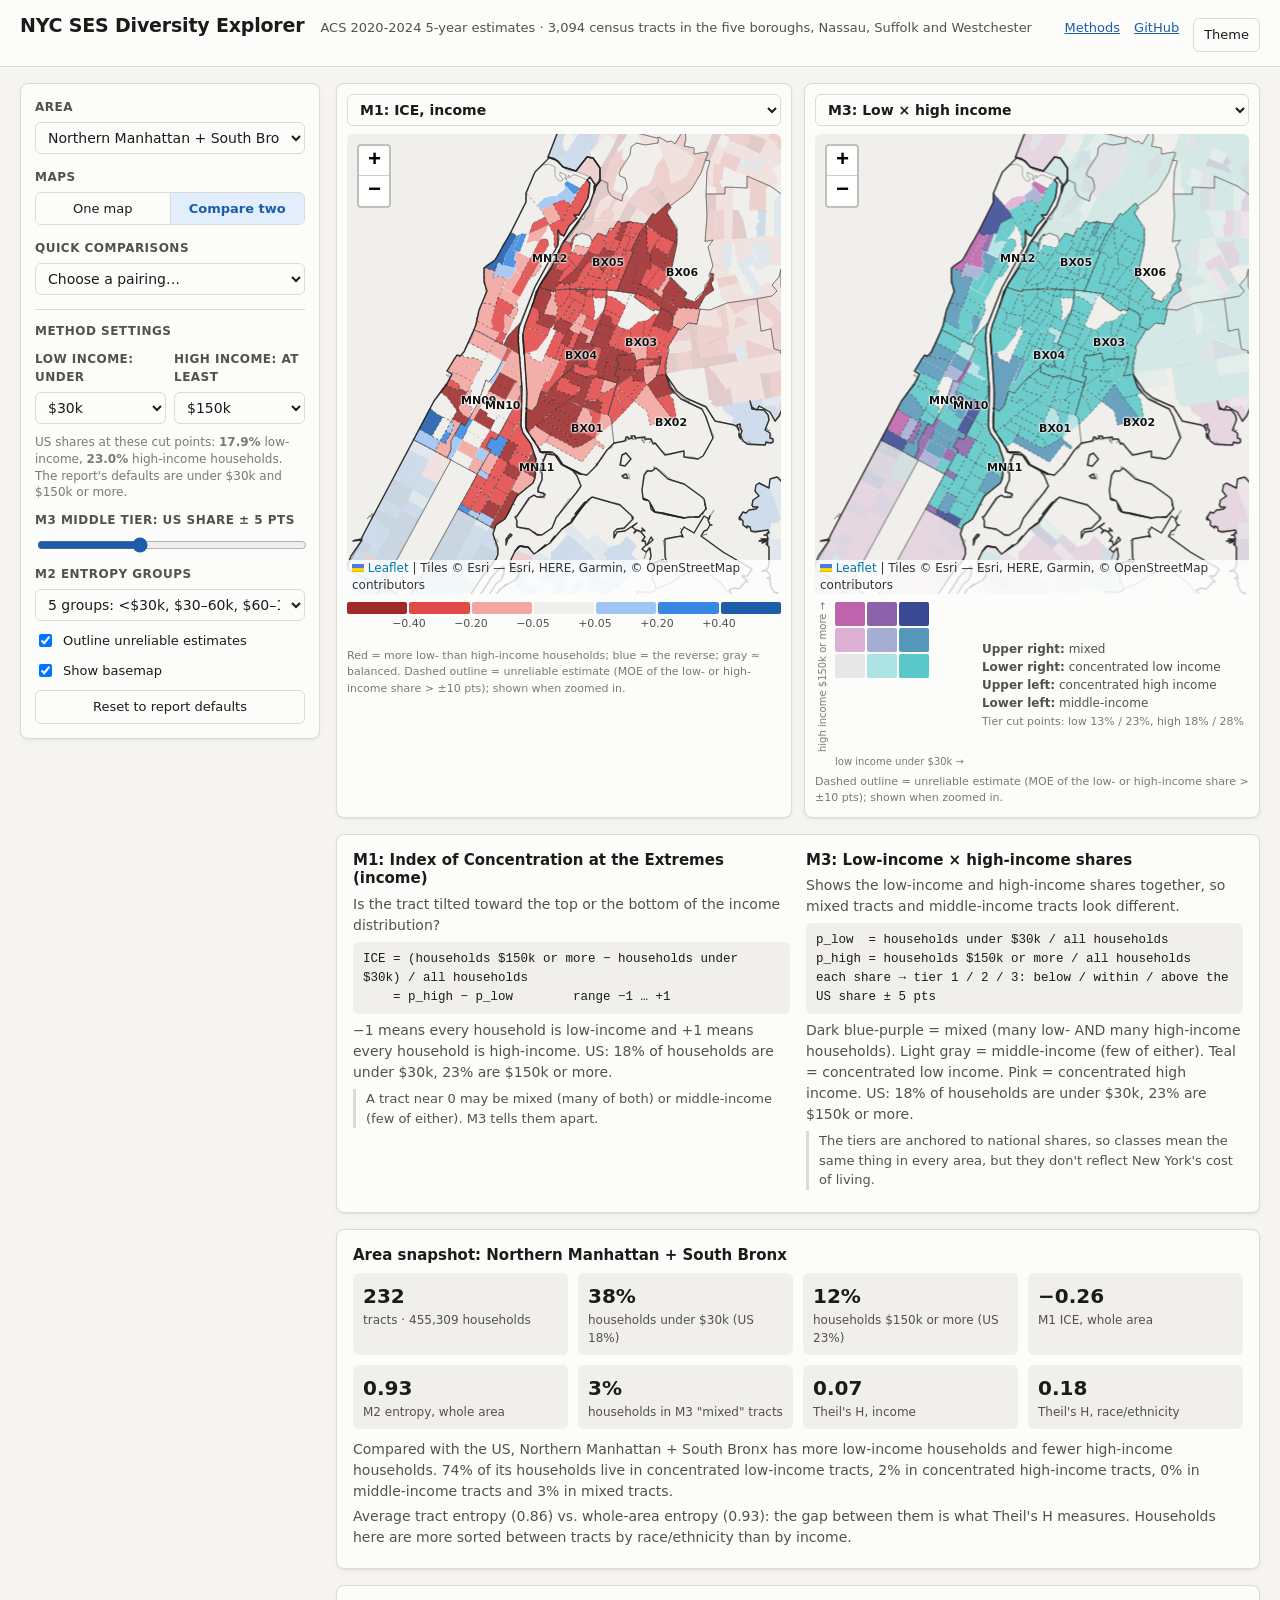
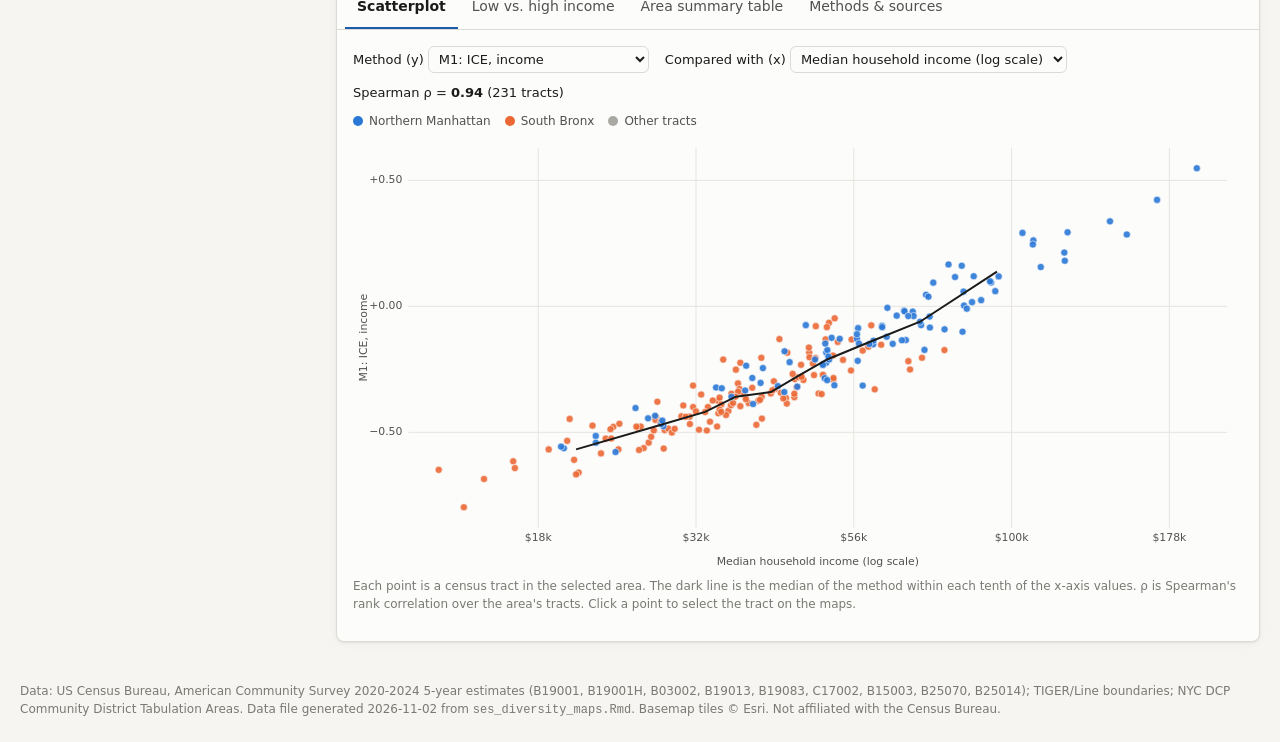
==== ses_explorer.html @ d8bb6be3 "Add NYC SES Diversity Explorer (static app) Browser-only explorer comparing three income-diversity m" ====
<!doctype html>
<html lang="en">
<head>
<meta charset="utf-8">
<meta name="viewport" content="width=device-width, initial-scale=1">
<title>NYC SES Diversity Explorer</title>
<meta name="description" content="Interactive maps, charts and tables comparing three measures of neighborhood income diversity (ICE, income entropy, low x high income) with income and race/ethnicity across NYC, Nassau, Suffolk and Westchester census tracts.">
<style>
/* required styles */

.leaflet-pane,
.leaflet-tile,
.leaflet-marker-icon,
.leaflet-marker-shadow,
.leaflet-tile-container,
.leaflet-pane > svg,
.leaflet-pane > canvas,
.leaflet-zoom-box,
.leaflet-image-layer,
.leaflet-layer {
	position: absolute;
	left: 0;
	top: 0;
	}
.leaflet-container {
	overflow: hidden;
	}
.leaflet-tile,
.leaflet-marker-icon,
.leaflet-marker-shadow {
	-webkit-user-select: none;
	   -moz-user-select: none;
	        user-select: none;
	  -webkit-user-drag: none;
	}
/* Prevents IE11 from highlighting tiles in blue */
.leaflet-tile::selection {
	background: transparent;
}
/* Safari renders non-retina tile on retina better with this, but Chrome is worse */
.leaflet-safari .leaflet-tile {
	image-rendering: -webkit-optimize-contrast;
	}
/* hack that prevents hw layers "stretching" when loading new tiles */
.leaflet-safari .leaflet-tile-container {
	width: 1600px;
	height: 1600px;
	-webkit-transform-origin: 0 0;
	}
.leaflet-marker-icon,
.leaflet-marker-shadow {
	display: block;
	}
/* .leaflet-container svg: reset svg max-width decleration shipped in Joomla! (joomla.org) 3.x */
/* .leaflet-container img: map is broken in FF if you have max-width: 100% on tiles */
.leaflet-container .leaflet-overlay-pane svg {
	max-width: none !important;
	max-height: none !important;
	}
.leaflet-container .leaflet-marker-pane img,
.leaflet-container .leaflet-shadow-pane img,
.leaflet-container .leaflet-tile-pane img,
.leaflet-container img.leaflet-image-layer,
.leaflet-container .leaflet-tile {
	max-width: none !important;
	max-height: none !important;
	width: auto;
	padding: 0;
	}

.leaflet-container img.leaflet-tile {
	/* See: https://bugs.chromium.org/p/chromium/issues/detail?id=600120 */
	mix-blend-mode: plus-lighter;
}

.leaflet-container.leaflet-touch-zoom {
	-ms-touch-action: pan-x pan-y;
	touch-action: pan-x pan-y;
	}
.leaflet-container.leaflet-touch-drag {
	-ms-touch-action: pinch-zoom;
	/* Fallback for FF which doesn't support pinch-zoom */
	touch-action: none;
	touch-action: pinch-zoom;
}
.leaflet-container.leaflet-touch-drag.leaflet-touch-zoom {
	-ms-touch-action: none;
	touch-action: none;
}
.leaflet-container {
	-webkit-tap-highlight-color: transparent;
}
.leaflet-container a {
	-webkit-tap-highlight-color: rgba(51, 181, 229, 0.4);
}
.leaflet-tile {
	filter: inherit;
	visibility: hidden;
	}
.leaflet-tile-loaded {
	visibility: inherit;
	}
.leaflet-zoom-box {
	width: 0;
	height: 0;
	-moz-box-sizing: border-box;
	     box-sizing: border-box;
	z-index: 800;
	}
/* workaround for https://bugzilla.mozilla.org/show_bug.cgi?id=888319 */
.leaflet-overlay-pane svg {
	-moz-user-select: none;
	}

.leaflet-pane         { z-index: 400; }

.leaflet-tile-pane    { z-index: 200; }
.leaflet-overlay-pane { z-index: 400; }
.leaflet-shadow-pane  { z-index: 500; }
.leaflet-marker-pane  { z-index: 600; }
.leaflet-tooltip-pane   { z-index: 650; }
.leaflet-popup-pane   { z-index: 700; }

.leaflet-map-pane canvas { z-index: 100; }
.leaflet-map-pane svg    { z-index: 200; }

.leaflet-vml-shape {
	width: 1px;
	height: 1px;
	}
.lvml {
	behavior: url(#default#VML);
	display: inline-block;
	position: absolute;
	}


/* control positioning */

.leaflet-control {
	position: relative;
	z-index: 800;
	pointer-events: visiblePainted; /* IE 9-10 doesn't have auto */
	pointer-events: auto;
	}
.leaflet-top,
.leaflet-bottom {
	position: absolute;
	z-index: 1000;
	pointer-events: none;
	}
.leaflet-top {
	top: 0;
	}
.leaflet-right {
	right: 0;
	}
.leaflet-bottom {
	bottom: 0;
	}
.leaflet-left {
	left: 0;
	}
.leaflet-control {
	float: left;
	clear: both;
	}
.leaflet-right .leaflet-control {
	float: right;
	}
.leaflet-top .leaflet-control {
	margin-top: 10px;
	}
.leaflet-bottom .leaflet-control {
	margin-bottom: 10px;
	}
.leaflet-left .leaflet-control {
	margin-left: 10px;
	}
.leaflet-right .leaflet-control {
	margin-right: 10px;
	}


/* zoom and fade animations */

.leaflet-fade-anim .leaflet-popup {
	opacity: 0;
	-webkit-transition: opacity 0.2s linear;
	   -moz-transition: opacity 0.2s linear;
	        transition: opacity 0.2s linear;
	}
.leaflet-fade-anim .leaflet-map-pane .leaflet-popup {
	opacity: 1;
	}
.leaflet-zoom-animated {
	-webkit-transform-origin: 0 0;
	    -ms-transform-origin: 0 0;
	        transform-origin: 0 0;
	}
svg.leaflet-zoom-animated {
	will-change: transform;
}

.leaflet-zoom-anim .leaflet-zoom-animated {
	-webkit-transition: -webkit-transform 0.25s cubic-bezier(0,0,0.25,1);
	   -moz-transition:    -moz-transform 0.25s cubic-bezier(0,0,0.25,1);
	        transition:         transform 0.25s cubic-bezier(0,0,0.25,1);
	}
.leaflet-zoom-anim .leaflet-tile,
.leaflet-pan-anim .leaflet-tile {
	-webkit-transition: none;
	   -moz-transition: none;
	        transition: none;
	}

.leaflet-zoom-anim .leaflet-zoom-hide {
	visibility: hidden;
	}


/* cursors */

.leaflet-interactive {
	cursor: pointer;
	}
.leaflet-grab {
	cursor: -webkit-grab;
	cursor:    -moz-grab;
	cursor:         grab;
	}
.leaflet-crosshair,
.leaflet-crosshair .leaflet-interactive {
	cursor: crosshair;
	}
.leaflet-popup-pane,
.leaflet-control {
	cursor: auto;
	}
.leaflet-dragging .leaflet-grab,
.leaflet-dragging .leaflet-grab .leaflet-interactive,
.leaflet-dragging .leaflet-marker-draggable {
	cursor: move;
	cursor: -webkit-grabbing;
	cursor:    -moz-grabbing;
	cursor:         grabbing;
	}

/* marker & overlays interactivity */
.leaflet-marker-icon,
.leaflet-marker-shadow,
.leaflet-image-layer,
.leaflet-pane > svg path,
.leaflet-tile-container {
	pointer-events: none;
	}

.leaflet-marker-icon.leaflet-interactive,
.leaflet-image-layer.leaflet-interactive,
.leaflet-pane > svg path.leaflet-interactive,
svg.leaflet-image-layer.leaflet-interactive path {
	pointer-events: visiblePainted; /* IE 9-10 doesn't have auto */
	pointer-events: auto;
	}

/* visual tweaks */

.leaflet-container {
	background: #ddd;
	outline-offset: 1px;
	}
.leaflet-container a {
	color: #0078A8;
	}
.leaflet-zoom-box {
	border: 2px dotted #38f;
	background: rgba(255,255,255,0.5);
	}


/* general typography */
.leaflet-container {
	font-family: "Helvetica Neue", Arial, Helvetica, sans-serif;
	font-size: 12px;
	font-size: 0.75rem;
	line-height: 1.5;
	}


/* general toolbar styles */

.leaflet-bar {
	box-shadow: 0 1px 5px rgba(0,0,0,0.65);
	border-radius: 4px;
	}
.leaflet-bar a {
	background-color: #fff;
	border-bottom: 1px solid #ccc;
	width: 26px;
	height: 26px;
	line-height: 26px;
	display: block;
	text-align: center;
	text-decoration: none;
	color: black;
	}
.leaflet-bar a,
.leaflet-control-layers-toggle {
	background-position: 50% 50%;
	background-repeat: no-repeat;
	display: block;
	}
.leaflet-bar a:hover,
.leaflet-bar a:focus {
	background-color: #f4f4f4;
	}
.leaflet-bar a:first-child {
	border-top-left-radius: 4px;
	border-top-right-radius: 4px;
	}
.leaflet-bar a:last-child {
	border-bottom-left-radius: 4px;
	border-bottom-right-radius: 4px;
	border-bottom: none;
	}
.leaflet-bar a.leaflet-disabled {
	cursor: default;
	background-color: #f4f4f4;
	color: #bbb;
	}

.leaflet-touch .leaflet-bar a {
	width: 30px;
	height: 30px;
	line-height: 30px;
	}
.leaflet-touch .leaflet-bar a:first-child {
	border-top-left-radius: 2px;
	border-top-right-radius: 2px;
	}
.leaflet-touch .leaflet-bar a:last-child {
	border-bottom-left-radius: 2px;
	border-bottom-right-radius: 2px;
	}

/* zoom control */

.leaflet-control-zoom-in,
.leaflet-control-zoom-out {
	font: bold 18px 'Lucida Console', Monaco, monospace;
	text-indent: 1px;
	}

.leaflet-touch .leaflet-control-zoom-in, .leaflet-touch .leaflet-control-zoom-out  {
	font-size: 22px;
	}


/* layers control */

.leaflet-control-layers {
	box-shadow: 0 1px 5px rgba(0,0,0,0.4);
	background: #fff;
	border-radius: 5px;
	}
.leaflet-control-layers-toggle {
	background-image: url(images/layers.png);
	width: 36px;
	height: 36px;
	}
.leaflet-retina .leaflet-control-layers-toggle {
	background-image: url(images/layers-2x.png);
	background-size: 26px 26px;
	}
.leaflet-touch .leaflet-control-layers-toggle {
	width: 44px;
	height: 44px;
	}
.leaflet-control-layers .leaflet-control-layers-list,
.leaflet-control-layers-expanded .leaflet-control-layers-toggle {
	display: none;
	}
.leaflet-control-layers-expanded .leaflet-control-layers-list {
	display: block;
	position: relative;
	}
.leaflet-control-layers-expanded {
	padding: 6px 10px 6px 6px;
	color: #333;
	background: #fff;
	}
.leaflet-control-layers-scrollbar {
	overflow-y: scroll;
	overflow-x: hidden;
	padding-right: 5px;
	}
.leaflet-control-layers-selector {
	margin-top: 2px;
	position: relative;
	top: 1px;
	}
.leaflet-control-layers label {
	display: block;
	font-size: 13px;
	font-size: 1.08333em;
	}
.leaflet-control-layers-separator {
	height: 0;
	border-top: 1px solid #ddd;
	margin: 5px -10px 5px -6px;
	}

/* Default icon URLs */
.leaflet-default-icon-path { /* used only in path-guessing heuristic, see L.Icon.Default */
	background-image: url(images/marker-icon.png);
	}


/* attribution and scale controls */

.leaflet-container .leaflet-control-attribution {
	background: #fff;
	background: rgba(255, 255, 255, 0.8);
	margin: 0;
	}
.leaflet-control-attribution,
.leaflet-control-scale-line {
	padding: 0 5px;
	color: #333;
	line-height: 1.4;
	}
.leaflet-control-attribution a {
	text-decoration: none;
	}
.leaflet-control-attribution a:hover,
.leaflet-control-attribution a:focus {
	text-decoration: underline;
	}
.leaflet-attribution-flag {
	display: inline !important;
	vertical-align: baseline !important;
	width: 1em;
	height: 0.6669em;
	}
.leaflet-left .leaflet-control-scale {
	margin-left: 5px;
	}
.leaflet-bottom .leaflet-control-scale {
	margin-bottom: 5px;
	}
.leaflet-control-scale-line {
	border: 2px solid #777;
	border-top: none;
	line-height: 1.1;
	padding: 2px 5px 1px;
	white-space: nowrap;
	-moz-box-sizing: border-box;
	     box-sizing: border-box;
	background: rgba(255, 255, 255, 0.8);
	text-shadow: 1px 1px #fff;
	}
.leaflet-control-scale-line:not(:first-child) {
	border-top: 2px solid #777;
	border-bottom: none;
	margin-top: -2px;
	}
.leaflet-control-scale-line:not(:first-child):not(:last-child) {
	border-bottom: 2px solid #777;
	}

.leaflet-touch .leaflet-control-attribution,
.leaflet-touch .leaflet-control-layers,
.leaflet-touch .leaflet-bar {
	box-shadow: none;
	}
.leaflet-touch .leaflet-control-layers,
.leaflet-touch .leaflet-bar {
	border: 2px solid rgba(0,0,0,0.2);
	background-clip: padding-box;
	}


/* popup */

.leaflet-popup {
	position: absolute;
	text-align: center;
	margin-bottom: 20px;
	}
.leaflet-popup-content-wrapper {
	padding: 1px;
	text-align: left;
	border-radius: 12px;
	}
.leaflet-popup-content {
	margin: 13px 24px 13px 20px;
	line-height: 1.3;
	font-size: 13px;
	font-size: 1.08333em;
	min-height: 1px;
	}
.leaflet-popup-content p {
	margin: 17px 0;
	margin: 1.3em 0;
	}
.leaflet-popup-tip-container {
	width: 40px;
	height: 20px;
	position: absolute;
	left: 50%;
	margin-top: -1px;
	margin-left: -20px;
	overflow: hidden;
	pointer-events: none;
	}
.leaflet-popup-tip {
	width: 17px;
	height: 17px;
	padding: 1px;

	margin: -10px auto 0;
	pointer-events: auto;

	-webkit-transform: rotate(45deg);
	   -moz-transform: rotate(45deg);
	    -ms-transform: rotate(45deg);
	        transform: rotate(45deg);
	}
.leaflet-popup-content-wrapper,
.leaflet-popup-tip {
	background: white;
	color: #333;
	box-shadow: 0 3px 14px rgba(0,0,0,0.4);
	}
.leaflet-container a.leaflet-popup-close-button {
	position: absolute;
	top: 0;
	right: 0;
	border: none;
	text-align: center;
	width: 24px;
	height: 24px;
	font: 16px/24px Tahoma, Verdana, sans-serif;
	color: #757575;
	text-decoration: none;
	background: transparent;
	}
.leaflet-container a.leaflet-popup-close-button:hover,
.leaflet-container a.leaflet-popup-close-button:focus {
	color: #585858;
	}
.leaflet-popup-scrolled {
	overflow: auto;
	}

.leaflet-oldie .leaflet-popup-content-wrapper {
	-ms-zoom: 1;
	}
.leaflet-oldie .leaflet-popup-tip {
	width: 24px;
	margin: 0 auto;

	-ms-filter: "progid:DXImageTransform.Microsoft.Matrix(M11=0.70710678, M12=0.70710678, M21=-0.70710678, M22=0.70710678)";
	filter: progid:DXImageTransform.Microsoft.Matrix(M11=0.70710678, M12=0.70710678, M21=-0.70710678, M22=0.70710678);
	}

.leaflet-oldie .leaflet-control-zoom,
.leaflet-oldie .leaflet-control-layers,
.leaflet-oldie .leaflet-popup-content-wrapper,
.leaflet-oldie .leaflet-popup-tip {
	border: 1px solid #999;
	}


/* div icon */

.leaflet-div-icon {
	background: #fff;
	border: 1px solid #666;
	}


/* Tooltip */
/* Base styles for the element that has a tooltip */
.leaflet-tooltip {
	position: absolute;
	padding: 6px;
	background-color: #fff;
	border: 1px solid #fff;
	border-radius: 3px;
	color: #222;
	white-space: nowrap;
	-webkit-user-select: none;
	-moz-user-select: none;
	-ms-user-select: none;
	user-select: none;
	pointer-events: none;
	box-shadow: 0 1px 3px rgba(0,0,0,0.4);
	}
.leaflet-tooltip.leaflet-interactive {
	cursor: pointer;
	pointer-events: auto;
	}
.leaflet-tooltip-top:before,
.leaflet-tooltip-bottom:before,
.leaflet-tooltip-left:before,
.leaflet-tooltip-right:before {
	position: absolute;
	pointer-events: none;
	border: 6px solid transparent;
	background: transparent;
	content: "";
	}

/* Directions */

.leaflet-tooltip-bottom {
	margin-top: 6px;
}
.leaflet-tooltip-top {
	margin-top: -6px;
}
.leaflet-tooltip-bottom:before,
.leaflet-tooltip-top:before {
	left: 50%;
	margin-left: -6px;
	}
.leaflet-tooltip-top:before {
	bottom: 0;
	margin-bottom: -12px;
	border-top-color: #fff;
	}
.leaflet-tooltip-bottom:before {
	top: 0;
	margin-top: -12px;
	margin-left: -6px;
	border-bottom-color: #fff;
	}
.leaflet-tooltip-left {
	margin-left: -6px;
}
.leaflet-tooltip-right {
	margin-left: 6px;
}
.leaflet-tooltip-left:before,
.leaflet-tooltip-right:before {
	top: 50%;
	margin-top: -6px;
	}
.leaflet-tooltip-left:before {
	right: 0;
	margin-right: -12px;
	border-left-color: #fff;
	}
.leaflet-tooltip-right:before {
	left: 0;
	margin-left: -12px;
	border-right-color: #fff;
	}

/* Printing */

@media print {
	/* Prevent printers from removing background-images of controls. */
	.leaflet-control {
		-webkit-print-color-adjust: exact;
		print-color-adjust: exact;
		}
	}
</style>
<style>
/* NYC SES Diversity Explorer */
:root {
  color-scheme: light;
  --bg: #f6f5f2;
  --surface: #fcfcfb;
  --surface-2: #f0efec;
  --border: #dcdad4;
  --text: #1b1b1a;
  --text-2: #52514e;
  --muted: #7a7974;
  --accent: #1c5cab;
  --accent-soft: #e3eefc;
  --focus-nm: #2a78d6;
  --focus-sb: #eb6834;
  --grid: #e6e4df;
  --shadow: 0 1px 2px rgba(0,0,0,.06), 0 2px 8px rgba(0,0,0,.04);
  --radius: 8px;
  --font: system-ui, -apple-system, "Segoe UI", Roboto, "Helvetica Neue", Arial, sans-serif;
  --mono: ui-monospace, "SF Mono", Menlo, Consolas, monospace;
}
@media (prefers-color-scheme: dark) {
  :root:where(:not([data-theme="light"])) {
    color-scheme: dark;
    --bg: #121211; --surface: #1a1a19; --surface-2: #242422; --border: #3a3a37;
    --text: #f0efec; --text-2: #c3c2b7; --muted: #9a998f; --accent: #6da7ec;
    --accent-soft: #1d2c42; --grid: #2e2e2b;
    --shadow: 0 1px 2px rgba(0,0,0,.4);
  }
}
:root[data-theme="dark"] {
  color-scheme: dark;
  --bg: #121211; --surface: #1a1a19; --surface-2: #242422; --border: #3a3a37;
  --text: #f0efec; --text-2: #c3c2b7; --muted: #9a998f; --accent: #6da7ec;
  --accent-soft: #1d2c42; --grid: #2e2e2b;
  --shadow: 0 1px 2px rgba(0,0,0,.4);
}

* { box-sizing: border-box; }
html, body { margin: 0; background: var(--bg); color: var(--text); font: 14px/1.5 var(--font); }
a { color: var(--accent); }
h1, h2, h3, h4 { margin: 0; line-height: 1.25; }
button, select, input { font: inherit; color: inherit; }

/* ---------- layout ---------- */
.app-header {
  display: flex; align-items: baseline; gap: 16px; flex-wrap: wrap;
  padding: 14px 20px; background: var(--surface); border-bottom: 1px solid var(--border);
}
.app-header h1 { font-size: 19px; font-weight: 650; letter-spacing: -.01em; }
.app-header .sub { color: var(--text-2); font-size: 13px; }
.app-header nav { margin-left: auto; display: flex; gap: 14px; font-size: 13px; }

.layout { display: grid; grid-template-columns: 300px minmax(0, 1fr); gap: 16px; padding: 16px 20px 40px; }
@media (max-width: 900px) { .layout { grid-template-columns: 1fr; padding: 12px 16px 32px; } }

.panel { background: var(--surface); border: 1px solid var(--border); border-radius: var(--radius); box-shadow: var(--shadow); }
.sidebar { align-self: start; position: sticky; top: 12px; padding: 14px; display: flex; flex-direction: column; gap: 14px; max-height: calc(100vh - 24px); overflow: auto; }
@media (max-width: 900px) { .sidebar { position: static; max-height: none; } }

.control-group { display: flex; flex-direction: column; gap: 6px; }
.control-group > label, .group-title { font-size: 12px; font-weight: 600; color: var(--text-2); text-transform: uppercase; letter-spacing: .04em; }
.control-group select { width: 100%; padding: 6px 8px; border: 1px solid var(--border); border-radius: 6px; background: var(--surface); }
.seg { display: flex; border: 1px solid var(--border); border-radius: 6px; overflow: hidden; }
.seg button { flex: 1; padding: 6px 8px; border: 0; background: var(--surface); cursor: pointer; font-size: 13px; }
.seg button + button { border-left: 1px solid var(--border); }
.seg button[aria-pressed="true"] { background: var(--accent-soft); color: var(--accent); font-weight: 600; }
.settings { border-top: 1px solid var(--border); padding-top: 12px; display: flex; flex-direction: column; gap: 10px; }
.settings .row { display: grid; grid-template-columns: 1fr 1fr; gap: 8px; }
.settings .hint { font-size: 12px; color: var(--muted); line-height: 1.4; }
.settings input[type=range] { width: 100%; accent-color: var(--accent); }
.check { display: flex; gap: 8px; align-items: center; font-size: 13px; }
.btn { padding: 6px 10px; border: 1px solid var(--border); border-radius: 6px; background: var(--surface); cursor: pointer; font-size: 13px; }
.btn:hover { background: var(--surface-2); }
:focus-visible { outline: 2px solid var(--accent); outline-offset: 2px; }

main { display: flex; flex-direction: column; gap: 16px; min-width: 0; }

/* ---------- maps ---------- */
.maps { display: grid; gap: 12px; grid-template-columns: 1fr; }
.maps.compare { grid-template-columns: 1fr 1fr; }
@media (max-width: 1100px) { .maps.compare { grid-template-columns: 1fr; } }
.map-card { padding: 10px; display: flex; flex-direction: column; gap: 8px; min-width: 0; }
.map-head { display: flex; align-items: center; gap: 8px; }
.map-head select { flex: 1; min-width: 0; padding: 6px 8px; border: 1px solid var(--border); border-radius: 6px; background: var(--surface); font-weight: 600; }
.map { height: 520px; border-radius: 6px; background: var(--surface-2); }
.maps.compare .map { height: 460px; }
@media (max-width: 700px) { .map, .maps.compare .map { height: 380px; } }
.legend { font-size: 12px; color: var(--text-2); min-height: 40px; }
.legend .steps { display: flex; gap: 2px; align-items: flex-start; }
.legend .step { flex: 1; min-width: 0; }
.legend .swatch { height: 12px; border-radius: 2px; }
.legend .step .lab { font-size: 11px; margin-top: 2px; white-space: nowrap; overflow: hidden; text-overflow: ellipsis; }
.legend .cats { display: flex; flex-wrap: wrap; gap: 4px 12px; }
.legend .cat { display: inline-flex; gap: 6px; align-items: center; }
.legend .cat i { width: 12px; height: 12px; border-radius: 2px; display: inline-block; }
.legend .note { color: var(--muted); font-size: 11px; margin-top: 4px; }
.bivar-legend { display: flex; gap: 18px; align-items: center; flex-wrap: wrap; }
.bivar-key { display: grid; grid-template-columns: 16px auto; grid-template-rows: auto 16px; gap: 2px 4px; }
.bivar-y { grid-row: 1; grid-column: 1; writing-mode: vertical-rl; transform: rotate(180deg); font-size: 10px; color: var(--muted); white-space: nowrap; text-align: center; }
.bivar-x { grid-row: 2; grid-column: 2; font-size: 10px; color: var(--muted); white-space: nowrap; }
.bivar-grid { grid-row: 1; grid-column: 2; display: grid; grid-template-columns: repeat(3, 30px); grid-template-rows: repeat(3, 24px); gap: 2px; }
.bivar-grid i { display: block; border-radius: 2px; }
.bivar-axis { font-size: 12px; color: var(--text-2); line-height: 1.5; }
.muted { color: var(--muted); font-size: 11px; }
.ramp { padding-bottom: 16px; }
.ramp-sw { display: flex; gap: 2px; }
.ramp-sw i { flex: 1; height: 12px; border-radius: 2px; }
.ramp-ticks { position: relative; height: 14px; }
.ramp-ticks span { position: absolute; top: 2px; transform: translateX(-50%); font-size: 11px; white-space: nowrap; font-variant-numeric: tabular-nums; }

.cdta-label { font-size: 11px; font-weight: 700; color: #111; text-shadow: 0 0 2px #fff, 0 0 2px #fff, 0 0 3px #fff; white-space: nowrap; pointer-events: none; }
.leaflet-container { font: 12px var(--font); }
.leaflet-tooltip.tract-tip { font-size: 12px; padding: 6px 8px; }

/* ---------- explanation ---------- */
.explain { padding: 16px; display: grid; gap: 16px; grid-template-columns: 1fr 1fr; }
.explain.single { grid-template-columns: 1fr; }
@media (max-width: 1100px) { .explain { grid-template-columns: 1fr; } }
.explain h3 { font-size: 15px; margin-bottom: 6px; }
.explain p { margin: 6px 0; color: var(--text-2); }
.explain .formula { font-family: var(--mono); font-size: 12.5px; background: var(--surface-2); border-radius: 6px; padding: 8px 10px; white-space: pre-wrap; color: var(--text); }
.explain .caveat { border-left: 3px solid var(--border); padding-left: 10px; font-size: 13px; }
.snapshot { padding: 16px; }
.snapshot h3 { font-size: 15px; margin-bottom: 8px; }
.kpis { display: grid; grid-template-columns: repeat(4, minmax(0, 1fr)); gap: 10px; margin-bottom: 10px; }
@media (max-width: 700px) { .kpis { grid-template-columns: repeat(2, minmax(0, 1fr)); } }
.kpi { background: var(--surface-2); border-radius: 6px; padding: 8px 10px; }
.kpi .v { font-size: 20px; font-weight: 650; font-variant-numeric: tabular-nums; }
.kpi .k { font-size: 12px; color: var(--text-2); }
.snapshot p { margin: 4px 0; color: var(--text-2); }

/* ---------- tract detail ---------- */
.detail { padding: 16px; display: none; }
.detail.show { display: block; }
.detail header { display: flex; align-items: baseline; gap: 10px; margin-bottom: 8px; }
.detail header .x { margin-left: auto; }
.detail-grid { display: grid; grid-template-columns: minmax(0, 1fr) minmax(0, 1.2fr); gap: 16px; }
@media (max-width: 900px) { .detail-grid { grid-template-columns: 1fr; } }
.detail table { width: 100%; border-collapse: collapse; font-size: 13px; }
.detail td { padding: 3px 0; border-bottom: 1px solid var(--grid); }
.detail td:last-child { text-align: right; font-variant-numeric: tabular-nums; }
.detail .reading { margin-top: 10px; color: var(--text-2); font-size: 13px; }

/* ---------- tabs ---------- */
.tabs { padding: 0; }
.tablist { display: flex; gap: 2px; border-bottom: 1px solid var(--border); padding: 0 8px; overflow-x: auto; }
.tablist button { padding: 10px 12px; border: 0; background: none; cursor: pointer; border-bottom: 2px solid transparent; color: var(--text-2); white-space: nowrap; }
.tablist button[aria-selected="true"] { color: var(--text); border-bottom-color: var(--accent); font-weight: 600; }
.tabpanel { padding: 16px; }
.tabpanel[hidden] { display: none; }
.chart-controls { display: flex; flex-wrap: wrap; gap: 10px 16px; align-items: center; margin-bottom: 10px; font-size: 13px; }
.chart-controls select { padding: 4px 6px; border: 1px solid var(--border); border-radius: 6px; background: var(--surface); }
.chart-note { font-size: 12px; color: var(--muted); margin-top: 6px; }
svg.chart { width: 100%; height: auto; display: block; }
svg.chart text { fill: var(--text-2); font: 11px var(--font); }
svg.chart .axis line, svg.chart .axis path { stroke: var(--border); }
svg.chart .gridline { stroke: var(--grid); }
svg.chart .title { fill: var(--text); font-weight: 600; font-size: 12px; }
.chart-legend { display: flex; gap: 14px; flex-wrap: wrap; font-size: 12px; color: var(--text-2); margin-bottom: 6px; }
.chart-legend span { display: inline-flex; align-items: center; gap: 6px; }
.chart-legend i { width: 10px; height: 10px; border-radius: 50%; display: inline-block; }
.tooltip { position: fixed; z-index: 1000; pointer-events: none; background: var(--surface); border: 1px solid var(--border); border-radius: 6px; box-shadow: var(--shadow); padding: 6px 8px; font-size: 12px; display: none; max-width: 260px; }

/* ---------- table ---------- */
.table-wrap { overflow-x: auto; }
table.summary { border-collapse: collapse; font-size: 12.5px; width: 100%; font-variant-numeric: tabular-nums; }
table.summary th, table.summary td { padding: 6px 8px; border-bottom: 1px solid var(--grid); text-align: right; white-space: nowrap; }
table.summary th:first-child, table.summary td:first-child { text-align: left; position: sticky; left: 0; background: var(--surface); }
table.summary th { font-weight: 600; color: var(--text-2); cursor: pointer; vertical-align: bottom; white-space: normal; min-width: 70px; }
table.summary th[aria-sort] { color: var(--text); }
table.summary tr.level-County td:first-child { font-weight: 600; }
table.summary tr.level-CDTA td:first-child { padding-left: 22px; color: var(--text-2); }
table.summary tr.sel td { background: var(--accent-soft); }
.methods { max-width: 820px; }
.methods h3 { font-size: 15px; margin: 18px 0 6px; }
.methods p, .methods li { color: var(--text-2); }
.methods .formula { font-family: var(--mono); font-size: 12.5px; background: var(--surface-2); border-radius: 6px; padding: 8px 10px; white-space: pre-wrap; color: var(--text); }
footer.app-footer { padding: 0 20px 24px; font-size: 12px; color: var(--muted); }
</style>
</head>
<body>
<header class="app-header">
  <h1>NYC SES Diversity Explorer</h1>
  <span class="sub" id="subtitle">Census tracts in the five boroughs, Nassau, Suffolk and Westchester</span>
  <nav>
    <a href="#methods" data-tab-link="methods">Methods</a>
    <a href="https://github.com/sigmasigmaiota/nyc_ses" target="_blank" rel="noopener">GitHub</a>
    <button class="btn" id="theme-toggle" type="button" aria-label="Toggle dark mode">Theme</button>
  </nav>
</header>

<div class="layout">
  <aside class="panel sidebar" aria-label="Controls">
    <div class="control-group">
      <label for="area">Area</label>
      <select id="area"></select>
    </div>
    <div class="control-group">
      <span class="group-title">Maps</span>
      <div class="seg" role="group" aria-label="Map layout">
        <button type="button" data-layout="single" aria-pressed="false">One map</button>
        <button type="button" data-layout="compare" aria-pressed="true">Compare two</button>
      </div>
    </div>
    <div class="control-group">
      <span class="group-title">Quick comparisons</span>
      <select id="preset" aria-label="Quick comparison">
        <option value="">Choose a pairing…</option>
        <option value="ice_inc|med_inc">M1 ICE vs. median income</option>
        <option value="entropy|med_inc">M2 entropy vs. median income</option>
        <option value="bivar|ice_inc">M3 low × high vs. M1 ICE</option>
        <option value="bivar|entropy">M3 low × high vs. M2 entropy</option>
        <option value="ice_inc|race_largest">M1 ICE vs. largest race/ethnic group</option>
        <option value="bivar|race_largest">M3 low × high vs. largest race/ethnic group</option>
        <option value="ice_race|ice_inc">ICE race + income vs. ICE income</option>
      </select>
    </div>

    <div class="settings">
      <span class="group-title">Method settings</span>
      <div class="row">
        <div class="control-group">
          <label for="lowcut">Low income: under</label>
          <select id="lowcut"></select>
        </div>
        <div class="control-group">
          <label for="highcut">High income: at least</label>
          <select id="highcut"></select>
        </div>
      </div>
      <div class="hint" id="us-shares"></div>
      <div class="control-group">
        <label for="tier">M3 middle tier: US share ± <span id="tier-val">5</span> pts</label>
        <input type="range" id="tier" min="2" max="10" step="0.5" value="5">
      </div>
      <div class="control-group">
        <label for="egroups">M2 entropy groups</label>
        <select id="egroups">
          <option value="q5">5 groups: &lt;$30k, $30–60k, $60–100k, $100–150k, $150k+</option>
          <option value="lmh">3 groups: low / middle / high (your cut points)</option>
          <option value="all16">All 16 ACS brackets</option>
        </select>
      </div>
      <label class="check"><input type="checkbox" id="flag" checked> Outline unreliable estimates</label>
      <label class="check"><input type="checkbox" id="basemap" checked> Show basemap</label>
      <button class="btn" id="reset" type="button">Reset to report defaults</button>
    </div>
  </aside>

  <main>
    <section class="maps compare" id="maps">
      <div class="panel map-card">
        <div class="map-head"><select id="measure-a" aria-label="Left map measure"></select></div>
        <div class="map" id="map-a" role="region" aria-label="Map A"></div>
        <div class="legend" id="legend-a"></div>
      </div>
      <div class="panel map-card" id="card-b">
        <div class="map-head"><select id="measure-b" aria-label="Right map measure"></select></div>
        <div class="map" id="map-b" role="region" aria-label="Map B"></div>
        <div class="legend" id="legend-b"></div>
      </div>
    </section>

    <section class="panel detail" id="detail" aria-live="polite"></section>

    <section class="panel explain" id="explain"></section>

    <section class="panel snapshot" id="snapshot"></section>

    <section class="panel tabs">
      <div class="tablist" role="tablist">
        <button role="tab" aria-selected="true" data-tab="scatter">Scatterplot</button>
        <button role="tab" aria-selected="false" data-tab="lowhigh">Low vs. high income</button>
        <button role="tab" aria-selected="false" data-tab="table">Area summary table</button>
        <button role="tab" aria-selected="false" data-tab="methods" id="tab-methods">Methods &amp; sources</button>
      </div>

      <div class="tabpanel" data-panel="scatter" role="tabpanel">
        <div class="chart-controls">
          <label>Method (y) <select id="sc-y"></select></label>
          <label>Compared with (x) <select id="sc-x"></select></label>
          <span id="sc-rho"></span>
        </div>
        <div class="chart-legend" id="sc-legend"></div>
        <div id="scatter"></div>
        <p class="chart-note">Each point is a census tract in the selected area. The dark line is the median of the method within each tenth of the x-axis values. ρ is Spearman's rank correlation over the area's tracts. Click a point to select the tract on the maps.</p>
      </div>

      <div class="tabpanel" data-panel="lowhigh" role="tabpanel" hidden>
        <div class="chart-controls">
          <label>Color points by <select id="lh-color">
            <option value="focus">Focus area</option>
            <option value="entropy">M2 income entropy</option>
          </select></label>
        </div>
        <div class="chart-legend" id="lh-legend"></div>
        <div id="lowhigh"></div>
        <p class="chart-note">This chart shows all three methods at once. Background colors are the M3 classes. Dashed diagonals are lines of equal ICE, since ICE is the high-income share minus the low-income share. Point color can show M2 entropy. Tracts in the lower left are middle-income, the upper right is mixed, and the other two corners are concentrated at one end.</p>
      </div>

      <div class="tabpanel" data-panel="table" role="tabpanel" hidden>
        <div class="chart-controls">
          <span>Pooled across all tracts in each area, recomputed with the current method settings. Click a column header to sort.</span>
          <button class="btn" id="dl-csv" type="button">Download CSV</button>
        </div>
        <div class="table-wrap"><table class="summary" id="summary"></table></div>
        <p class="chart-note">Theil's H runs from 0 (every tract has the area's overall mix) to 1 (each tract holds a single group). "HH in … tracts" is the share of the area's households living in tracts of that M3 class.</p>
      </div>

      <div class="tabpanel methods" data-panel="methods" role="tabpanel" hidden id="methods-panel"></div>
    </section>
  </main>
</div>
<footer class="app-footer" id="footer"></footer>
<div class="tooltip" id="tooltip" role="tooltip"></div>

<script>
/* @preserve
 * Leaflet 1.9.4, a JS library for interactive maps. https://leafletjs.com
 * (c) 2010-2023 Vladimir Agafonkin, (c) 2010-2011 CloudMade
 */
!function(t,e){"object"==typeof exports&&"undefined"!=typeof module?e(exports):"function"==typeof define&&define.amd?define(["exports"],e):e((t="undefined"!=typeof globalThis?globalThis:t||self).leaflet={})}(this,function(t){"use strict";function l(t){for(var e,i,n=1,o=arguments.length;n<o;n++)for(e in i=arguments[n])t[e]=i[e];return t}var R=Object.create||function(t){return N.prototype=t,new N};function N(){}function a(t,e){var i,n=Array.prototype.slice;return t.bind?t.bind.apply(t,n.call(arguments,1)):(i=n.call(arguments,2),function(){return t.apply(e,i.length?i.concat(n.call(arguments)):arguments)})}var D=0;function h(t){return"_leaflet_id"in t||(t._leaflet_id=++D),t._leaflet_id}function j(t,e,i){var n,o,s=function(){n=!1,o&&(r.apply(i,o),o=!1)},r=function(){n?o=arguments:(t.apply(i,arguments),setTimeout(s,e),n=!0)};return r}function H(t,e,i){var n=e[1],e=e[0],o=n-e;return t===n&&i?t:((t-e)%o+o)%o+e}function u(){return!1}function i(t,e){return!1===e?t:(e=Math.pow(10,void 0===e?6:e),Math.round(t*e)/e)}function W(t){return t.trim?t.trim():t.replace(/^\s+|\s+$/g,"")}function F(t){return W(t).split(/\s+/)}function c(t,e){for(var i in Object.prototype.hasOwnProperty.call(t,"options")||(t.options=t.options?R(t.options):{}),e)t.options[i]=e[i];return t.options}function U(t,e,i){var n,o=[];for(n in t)o.push(encodeURIComponent(i?n.toUpperCase():n)+"="+encodeURIComponent(t[n]));return(e&&-1!==e.indexOf("?")?"&":"?")+o.join("&")}var V=/\{ *([\w_ -]+) *\}/g;function q(t,i){return t.replace(V,function(t,e){e=i[e];if(void 0===e)throw new Error("No value provided for variable "+t);return e="function"==typeof e?e(i):e})}var d=Array.isArray||function(t){return"[object Array]"===Object.prototype.toString.call(t)};function G(t,e){for(var i=0;i<t.length;i++)if(t[i]===e)return i;return-1}var K="[data-uri]";function Y(t){return window["webkit"+t]||window["moz"+t]||window["ms"+t]}var X=0;function J(t){var e=+new Date,i=Math.max(0,16-(e-X));return X=e+i,window.setTimeout(t,i)}var $=window.requestAnimationFrame||Y("RequestAnimationFrame")||J,Q=window.cancelAnimationFrame||Y("CancelAnimationFrame")||Y("CancelRequestAnimationFrame")||function(t){window.clearTimeout(t)};function x(t,e,i){if(!i||$!==J)return $.call(window,a(t,e));t.call(e)}function r(t){t&&Q.call(window,t)}var tt={__proto__:null,extend:l,create:R,bind:a,get lastId(){return D},stamp:h,throttle:j,wrapNum:H,falseFn:u,formatNum:i,trim:W,splitWords:F,setOptions:c,getParamString:U,template:q,isArray:d,indexOf:G,emptyImageUrl:K,requestFn:$,cancelFn:Q,requestAnimFrame:x,cancelAnimFrame:r};function et(){}et.extend=function(t){function e(){c(this),this.initialize&&this.initialize.apply(this,arguments),this.callInitHooks()}var i,n=e.__super__=this.prototype,o=R(n);for(i in(o.constructor=e).prototype=o,this)Object.prototype.hasOwnProperty.call(this,i)&&"prototype"!==i&&"__super__"!==i&&(e[i]=this[i]);if(t.statics&&l(e,t.statics),t.includes){var s=t.includes;if("undefined"!=typeof L&&L&&L.Mixin){s=d(s)?s:[s];for(var r=0;r<s.length;r++)s[r]===L.Mixin.Events&&console.warn("Deprecated include of L.Mixin.Events: this property will be removed in future releases, please inherit from L.Evented instead.",(new Error).stack)}l.apply(null,[o].concat(t.includes))}return l(o,t),delete o.statics,delete o.includes,o.options&&(o.options=n.options?R(n.options):{},l(o.options,t.options)),o._initHooks=[],o.callInitHooks=function(){if(!this._initHooksCalled){n.callInitHooks&&n.callInitHooks.call(this),this._initHooksCalled=!0;for(var t=0,e=o._initHooks.length;t<e;t++)o._initHooks[t].call(this)}},e},et.include=function(t){var e=this.prototype.options;return l(this.prototype,t),t.options&&(this.prototype.options=e,this.mergeOptions(t.options)),this},et.mergeOptions=function(t){return l(this.prototype.options,t),this},et.addInitHook=function(t){var e=Array.prototype.slice.call(arguments,1),i="function"==typeof t?t:function(){this[t].apply(this,e)};return this.prototype._initHooks=this.prototype._initHooks||[],this.prototype._initHooks.push(i),this};var e={on:function(t,e,i){if("object"==typeof t)for(var n in t)this._on(n,t[n],e);else for(var o=0,s=(t=F(t)).length;o<s;o++)this._on(t[o],e,i);return this},off:function(t,e,i){if(arguments.length)if("object"==typeof t)for(var n in t)this._off(n,t[n],e);else{t=F(t);for(var o=1===arguments.length,s=0,r=t.length;s<r;s++)o?this._off(t[s]):this._off(t[s],e,i)}else delete this._events;return this},_on:function(t,e,i,n){"function"!=typeof e?console.warn("wrong listener type: "+typeof e):!1===this._listens(t,e,i)&&(e={fn:e,ctx:i=i===this?void 0:i},n&&(e.once=!0),this._events=this._events||{},this._events[t]=this._events[t]||[],this._events[t].push(e))},_off:function(t,e,i){var n,o,s;if(this._events&&(n=this._events[t]))if(1===arguments.length){if(this._firingCount)for(o=0,s=n.length;o<s;o++)n[o].fn=u;delete this._events[t]}else"function"!=typeof e?console.warn("wrong listener type: "+typeof e):!1!==(e=this._listens(t,e,i))&&(i=n[e],this._firingCount&&(i.fn=u,this._events[t]=n=n.slice()),n.splice(e,1))},fire:function(t,e,i){if(this.listens(t,i)){var n=l({},e,{type:t,target:this,sourceTarget:e&&e.sourceTarget||this});if(this._events){var o=this._events[t];if(o){this._firingCount=this._firingCount+1||1;for(var s=0,r=o.length;s<r;s++){var a=o[s],h=a.fn;a.once&&this.off(t,h,a.ctx),h.call(a.ctx||this,n)}this._firingCount--}}i&&this._propagateEvent(n)}return this},listens:function(t,e,i,n){"string"!=typeof t&&console.warn('"string" type argument expected');var o=e,s=("function"!=typeof e&&(n=!!e,i=o=void 0),this._events&&this._events[t]);if(s&&s.length&&!1!==this._listens(t,o,i))return!0;if(n)for(var r in this._eventParents)if(this._eventParents[r].listens(t,e,i,n))return!0;return!1},_listens:function(t,e,i){if(this._events){var n=this._events[t]||[];if(!e)return!!n.length;i===this&&(i=void 0);for(var o=0,s=n.length;o<s;o++)if(n[o].fn===e&&n[o].ctx===i)return o}return!1},once:function(t,e,i){if("object"==typeof t)for(var n in t)this._on(n,t[n],e,!0);else for(var o=0,s=(t=F(t)).length;o<s;o++)this._on(t[o],e,i,!0);return this},addEventParent:function(t){return this._eventParents=this._eventParents||{},this._eventParents[h(t)]=t,this},removeEventParent:function(t){return this._eventParents&&delete this._eventParents[h(t)],this},_propagateEvent:function(t){for(var e in this._eventParents)this._eventParents[e].fire(t.type,l({layer:t.target,propagatedFrom:t.target},t),!0)}},it=(e.addEventListener=e.on,e.removeEventListener=e.clearAllEventListeners=e.off,e.addOneTimeEventListener=e.once,e.fireEvent=e.fire,e.hasEventListeners=e.listens,et.extend(e));function p(t,e,i){this.x=i?Math.round(t):t,this.y=i?Math.round(e):e}var nt=Math.trunc||function(t){return 0<t?Math.floor(t):Math.ceil(t)};function m(t,e,i){return t instanceof p?t:d(t)?new p(t[0],t[1]):null==t?t:"object"==typeof t&&"x"in t&&"y"in t?new p(t.x,t.y):new p(t,e,i)}function f(t,e){if(t)for(var i=e?[t,e]:t,n=0,o=i.length;n<o;n++)this.extend(i[n])}function _(t,e){return!t||t instanceof f?t:new f(t,e)}function s(t,e){if(t)for(var i=e?[t,e]:t,n=0,o=i.length;n<o;n++)this.extend(i[n])}function g(t,e){return t instanceof s?t:new s(t,e)}function v(t,e,i){if(isNaN(t)||isNaN(e))throw new Error("Invalid LatLng object: ("+t+", "+e+")");this.lat=+t,this.lng=+e,void 0!==i&&(this.alt=+i)}function w(t,e,i){return t instanceof v?t:d(t)&&"object"!=typeof t[0]?3===t.length?new v(t[0],t[1],t[2]):2===t.length?new v(t[0],t[1]):null:null==t?t:"object"==typeof t&&"lat"in t?new v(t.lat,"lng"in t?t.lng:t.lon,t.alt):void 0===e?null:new v(t,e,i)}p.prototype={clone:function(){return new p(this.x,this.y)},add:function(t){return this.clone()._add(m(t))},_add:function(t){return this.x+=t.x,this.y+=t.y,this},subtract:function(t){return this.clone()._subtract(m(t))},_subtract:function(t){return this.x-=t.x,this.y-=t.y,this},divideBy:function(t){return this.clone()._divideBy(t)},_divideBy:function(t){return this.x/=t,this.y/=t,this},multiplyBy:function(t){return this.clone()._multiplyBy(t)},_multiplyBy:function(t){return this.x*=t,this.y*=t,this},scaleBy:function(t){return new p(this.x*t.x,this.y*t.y)},unscaleBy:function(t){return new p(this.x/t.x,this.y/t.y)},round:function(){return this.clone()._round()},_round:function(){return this.x=Math.round(this.x),this.y=Math.round(this.y),this},floor:function(){return this.clone()._floor()},_floor:function(){return this.x=Math.floor(this.x),this.y=Math.floor(this.y),this},ceil:function(){return this.clone()._ceil()},_ceil:function(){return this.x=Math.ceil(this.x),this.y=Math.ceil(this.y),this},trunc:function(){return this.clone()._trunc()},_trunc:function(){return this.x=nt(this.x),this.y=nt(this.y),this},distanceTo:function(t){var e=(t=m(t)).x-this.x,t=t.y-this.y;return Math.sqrt(e*e+t*t)},equals:function(t){return(t=m(t)).x===this.x&&t.y===this.y},contains:function(t){return t=m(t),Math.abs(t.x)<=Math.abs(this.x)&&Math.abs(t.y)<=Math.abs(this.y)},toString:function(){return"Point("+i(this.x)+", "+i(this.y)+")"}},f.prototype={extend:function(t){var e,i;if(t){if(t instanceof p||"number"==typeof t[0]||"x"in t)e=i=m(t);else if(e=(t=_(t)).min,i=t.max,!e||!i)return this;this.min||this.max?(this.min.x=Math.min(e.x,this.min.x),this.max.x=Math.max(i.x,this.max.x),this.min.y=Math.min(e.y,this.min.y),this.max.y=Math.max(i.y,this.max.y)):(this.min=e.clone(),this.max=i.clone())}return this},getCenter:function(t){return m((this.min.x+this.max.x)/2,(this.min.y+this.max.y)/2,t)},getBottomLeft:function(){return m(this.min.x,this.max.y)},getTopRight:function(){return m(this.max.x,this.min.y)},getTopLeft:function(){return this.min},getBottomRight:function(){return this.max},getSize:function(){return this.max.subtract(this.min)},contains:function(t){var e,i;return(t=("number"==typeof t[0]||t instanceof p?m:_)(t))instanceof f?(e=t.min,i=t.max):e=i=t,e.x>=this.min.x&&i.x<=this.max.x&&e.y>=this.min.y&&i.y<=this.max.y},intersects:function(t){t=_(t);var e=this.min,i=this.max,n=t.min,t=t.max,o=t.x>=e.x&&n.x<=i.x,t=t.y>=e.y&&n.y<=i.y;return o&&t},overlaps:function(t){t=_(t);var e=this.min,i=this.max,n=t.min,t=t.max,o=t.x>e.x&&n.x<i.x,t=t.y>e.y&&n.y<i.y;return o&&t},isValid:function(){return!(!this.min||!this.max)},pad:function(t){var e=this.min,i=this.max,n=Math.abs(e.x-i.x)*t,t=Math.abs(e.y-i.y)*t;return _(m(e.x-n,e.y-t),m(i.x+n,i.y+t))},equals:function(t){return!!t&&(t=_(t),this.min.equals(t.getTopLeft())&&this.max.equals(t.getBottomRight()))}},s.prototype={extend:function(t){var e,i,n=this._southWest,o=this._northEast;if(t instanceof v)i=e=t;else{if(!(t instanceof s))return t?this.extend(w(t)||g(t)):this;if(e=t._southWest,i=t._northEast,!e||!i)return this}return n||o?(n.lat=Math.min(e.lat,n.lat),n.lng=Math.min(e.lng,n.lng),o.lat=Math.max(i.lat,o.lat),o.lng=Math.max(i.lng,o.lng)):(this._southWest=new v(e.lat,e.lng),this._northEast=new v(i.lat,i.lng)),this},pad:function(t){var e=this._southWest,i=this._northEast,n=Math.abs(e.lat-i.lat)*t,t=Math.abs(e.lng-i.lng)*t;return new s(new v(e.lat-n,e.lng-t),new v(i.lat+n,i.lng+t))},getCenter:function(){return new v((this._southWest.lat+this._northEast.lat)/2,(this._southWest.lng+this._northEast.lng)/2)},getSouthWest:function(){return this._southWest},getNorthEast:function(){return this._northEast},getNorthWest:function(){return new v(this.getNorth(),this.getWest())},getSouthEast:function(){return new v(this.getSouth(),this.getEast())},getWest:function(){return this._southWest.lng},getSouth:function(){return this._southWest.lat},getEast:function(){return this._northEast.lng},getNorth:function(){return this._northEast.lat},contains:function(t){t=("number"==typeof t[0]||t instanceof v||"lat"in t?w:g)(t);var e,i,n=this._southWest,o=this._northEast;return t instanceof s?(e=t.getSouthWest(),i=t.getNorthEast()):e=i=t,e.lat>=n.lat&&i.lat<=o.lat&&e.lng>=n.lng&&i.lng<=o.lng},intersects:function(t){t=g(t);var e=this._southWest,i=this._northEast,n=t.getSouthWest(),t=t.getNorthEast(),o=t.lat>=e.lat&&n.lat<=i.lat,t=t.lng>=e.lng&&n.lng<=i.lng;return o&&t},overlaps:function(t){t=g(t);var e=this._southWest,i=this._northEast,n=t.getSouthWest(),t=t.getNorthEast(),o=t.lat>e.lat&&n.lat<i.lat,t=t.lng>e.lng&&n.lng<i.lng;return o&&t},toBBoxString:function(){return[this.getWest(),this.getSouth(),this.getEast(),this.getNorth()].join(",")},equals:function(t,e){return!!t&&(t=g(t),this._southWest.equals(t.getSouthWest(),e)&&this._northEast.equals(t.getNorthEast(),e))},isValid:function(){return!(!this._southWest||!this._northEast)}};var ot={latLngToPoint:function(t,e){t=this.projection.project(t),e=this.scale(e);return this.transformation._transform(t,e)},pointToLatLng:function(t,e){e=this.scale(e),t=this.transformation.untransform(t,e);return this.projection.unproject(t)},project:function(t){return this.projection.project(t)},unproject:function(t){return this.projection.unproject(t)},scale:function(t){return 256*Math.pow(2,t)},zoom:function(t){return Math.log(t/256)/Math.LN2},getProjectedBounds:function(t){var e;return this.infinite?null:(e=this.projection.bounds,t=this.scale(t),new f(this.transformation.transform(e.min,t),this.transformation.transform(e.max,t)))},infinite:!(v.prototype={equals:function(t,e){return!!t&&(t=w(t),Math.max(Math.abs(this.lat-t.lat),Math.abs(this.lng-t.lng))<=(void 0===e?1e-9:e))},toString:function(t){return"LatLng("+i(this.lat,t)+", "+i(this.lng,t)+")"},distanceTo:function(t){return st.distance(this,w(t))},wrap:function(){return st.wrapLatLng(this)},toBounds:function(t){var t=180*t/40075017,e=t/Math.cos(Math.PI/180*this.lat);return g([this.lat-t,this.lng-e],[this.lat+t,this.lng+e])},clone:function(){return new v(this.lat,this.lng,this.alt)}}),wrapLatLng:function(t){var e=this.wrapLng?H(t.lng,this.wrapLng,!0):t.lng;return new v(this.wrapLat?H(t.lat,this.wrapLat,!0):t.lat,e,t.alt)},wrapLatLngBounds:function(t){var e=t.getCenter(),i=this.wrapLatLng(e),n=e.lat-i.lat,e=e.lng-i.lng;return 0==n&&0==e?t:(i=t.getSouthWest(),t=t.getNorthEast(),new s(new v(i.lat-n,i.lng-e),new v(t.lat-n,t.lng-e)))}},st=l({},ot,{wrapLng:[-180,180],R:6371e3,distance:function(t,e){var i=Math.PI/180,n=t.lat*i,o=e.lat*i,s=Math.sin((e.lat-t.lat)*i/2),e=Math.sin((e.lng-t.lng)*i/2),t=s*s+Math.cos(n)*Math.cos(o)*e*e,i=2*Math.atan2(Math.sqrt(t),Math.sqrt(1-t));return this.R*i}}),rt=6378137,rt={R:rt,MAX_LATITUDE:85.0511287798,project:function(t){var e=Math.PI/180,i=this.MAX_LATITUDE,i=Math.max(Math.min(i,t.lat),-i),i=Math.sin(i*e);return new p(this.R*t.lng*e,this.R*Math.log((1+i)/(1-i))/2)},unproject:function(t){var e=180/Math.PI;return new v((2*Math.atan(Math.exp(t.y/this.R))-Math.PI/2)*e,t.x*e/this.R)},bounds:new f([-(rt=rt*Math.PI),-rt],[rt,rt])};function at(t,e,i,n){d(t)?(this._a=t[0],this._b=t[1],this._c=t[2],this._d=t[3]):(this._a=t,this._b=e,this._c=i,this._d=n)}function ht(t,e,i,n){return new at(t,e,i,n)}at.prototype={transform:function(t,e){return this._transform(t.clone(),e)},_transform:function(t,e){return t.x=(e=e||1)*(this._a*t.x+this._b),t.y=e*(this._c*t.y+this._d),t},untransform:function(t,e){return new p((t.x/(e=e||1)-this._b)/this._a,(t.y/e-this._d)/this._c)}};var lt=l({},st,{code:"EPSG:3857",projection:rt,transformation:ht(lt=.5/(Math.PI*rt.R),.5,-lt,.5)}),ut=l({},lt,{code:"EPSG:900913"});function ct(t){return document.createElementNS("http://www.w3.org/2000/svg",t)}function dt(t,e){for(var i,n,o,s,r="",a=0,h=t.length;a<h;a++){for(i=0,n=(o=t[a]).length;i<n;i++)r+=(i?"L":"M")+(s=o[i]).x+" "+s.y;r+=e?b.svg?"z":"x":""}return r||"M0 0"}var _t=document.documentElement.style,pt="ActiveXObject"in window,mt=pt&&!document.addEventListener,n="msLaunchUri"in navigator&&!("documentMode"in document),ft=y("webkit"),gt=y("android"),vt=y("android 2")||y("android 3"),yt=parseInt(/WebKit\/([0-9]+)|$/.exec(navigator.userAgent)[1],10),yt=gt&&y("Google")&&yt<537&&!("AudioNode"in window),xt=!!window.opera,wt=!n&&y("chrome"),bt=y("gecko")&&!ft&&!xt&&!pt,Pt=!wt&&y("safari"),Lt=y("phantom"),o="OTransition"in _t,Tt=0===navigator.platform.indexOf("Win"),Mt=pt&&"transition"in _t,zt="WebKitCSSMatrix"in window&&"m11"in new window.WebKitCSSMatrix&&!vt,_t="MozPerspective"in _t,Ct=!window.L_DISABLE_3D&&(Mt||zt||_t)&&!o&&!Lt,Zt="undefined"!=typeof orientation||y("mobile"),St=Zt&&ft,Et=Zt&&zt,kt=!window.PointerEvent&&window.MSPointerEvent,Ot=!(!window.PointerEvent&&!kt),At="ontouchstart"in window||!!window.TouchEvent,Bt=!window.L_NO_TOUCH&&(At||Ot),It=Zt&&xt,Rt=Zt&&bt,Nt=1<(window.devicePixelRatio||window.screen.deviceXDPI/window.screen.logicalXDPI),Dt=function(){var t=!1;try{var e=Object.defineProperty({},"passive",{get:function(){t=!0}});window.addEventListener("testPassiveEventSupport",u,e),window.removeEventListener("testPassiveEventSupport",u,e)}catch(t){}return t}(),jt=!!document.createElement("canvas").getContext,Ht=!(!document.createElementNS||!ct("svg").createSVGRect),Wt=!!Ht&&((Wt=document.createElement("div")).innerHTML="<svg/>","http://www.w3.org/2000/svg"===(Wt.firstChild&&Wt.firstChild.namespaceURI));function y(t){return 0<=navigator.userAgent.toLowerCase().indexOf(t)}var b={ie:pt,ielt9:mt,edge:n,webkit:ft,android:gt,android23:vt,androidStock:yt,opera:xt,chrome:wt,gecko:bt,safari:Pt,phantom:Lt,opera12:o,win:Tt,ie3d:Mt,webkit3d:zt,gecko3d:_t,any3d:Ct,mobile:Zt,mobileWebkit:St,mobileWebkit3d:Et,msPointer:kt,pointer:Ot,touch:Bt,touchNative:At,mobileOpera:It,mobileGecko:Rt,retina:Nt,passiveEvents:Dt,canvas:jt,svg:Ht,vml:!Ht&&function(){try{var t=document.createElement("div"),e=(t.innerHTML='<v:shape adj="1"/>',t.firstChild);return e.style.behavior="url(#default#VML)",e&&"object"==typeof e.adj}catch(t){return!1}}(),inlineSvg:Wt,mac:0===navigator.platform.indexOf("Mac"),linux:0===navigator.platform.indexOf("Linux")},Ft=b.msPointer?"MSPointerDown":"pointerdown",Ut=b.msPointer?"MSPointerMove":"pointermove",Vt=b.msPointer?"MSPointerUp":"pointerup",qt=b.msPointer?"MSPointerCancel":"pointercancel",Gt={touchstart:Ft,touchmove:Ut,touchend:Vt,touchcancel:qt},Kt={touchstart:function(t,e){e.MSPOINTER_TYPE_TOUCH&&e.pointerType===e.MSPOINTER_TYPE_TOUCH&&O(e);ee(t,e)},touchmove:ee,touchend:ee,touchcancel:ee},Yt={},Xt=!1;function Jt(t,e,i){return"touchstart"!==e||Xt||(document.addEventListener(Ft,$t,!0),document.addEventListener(Ut,Qt,!0),document.addEventListener(Vt,te,!0),document.addEventListener(qt,te,!0),Xt=!0),Kt[e]?(i=Kt[e].bind(this,i),t.addEventListener(Gt[e],i,!1),i):(console.warn("wrong event specified:",e),u)}function $t(t){Yt[t.pointerId]=t}function Qt(t){Yt[t.pointerId]&&(Yt[t.pointerId]=t)}function te(t){delete Yt[t.pointerId]}function ee(t,e){if(e.pointerType!==(e.MSPOINTER_TYPE_MOUSE||"mouse")){for(var i in e.touches=[],Yt)e.touches.push(Yt[i]);e.changedTouches=[e],t(e)}}var ie=200;function ne(t,i){t.addEventListener("dblclick",i);var n,o=0;function e(t){var e;1!==t.detail?n=t.detail:"mouse"===t.pointerType||t.sourceCapabilities&&!t.sourceCapabilities.firesTouchEvents||((e=Ne(t)).some(function(t){return t instanceof HTMLLabelElement&&t.attributes.for})&&!e.some(function(t){return t instanceof HTMLInputElement||t instanceof HTMLSelectElement})||((e=Date.now())-o<=ie?2===++n&&i(function(t){var e,i,n={};for(i in t)e=t[i],n[i]=e&&e.bind?e.bind(t):e;return(t=n).type="dblclick",n.detail=2,n.isTrusted=!1,n._simulated=!0,n}(t)):n=1,o=e))}return t.addEventListener("click",e),{dblclick:i,simDblclick:e}}var oe,se,re,ae,he,le,ue=we(["transform","webkitTransform","OTransform","MozTransform","msTransform"]),ce=we(["webkitTransition","transition","OTransition","MozTransition","msTransition"]),de="webkitTransition"===ce||"OTransition"===ce?ce+"End":"transitionend";function _e(t){return"string"==typeof t?document.getElementById(t):t}function pe(t,e){var i=t.style[e]||t.currentStyle&&t.currentStyle[e];return"auto"===(i=i&&"auto"!==i||!document.defaultView?i:(t=document.defaultView.getComputedStyle(t,null))?t[e]:null)?null:i}function P(t,e,i){t=document.createElement(t);return t.className=e||"",i&&i.appendChild(t),t}function T(t){var e=t.parentNode;e&&e.removeChild(t)}function me(t){for(;t.firstChild;)t.removeChild(t.firstChild)}function fe(t){var e=t.parentNode;e&&e.lastChild!==t&&e.appendChild(t)}function ge(t){var e=t.parentNode;e&&e.firstChild!==t&&e.insertBefore(t,e.firstChild)}function ve(t,e){return void 0!==t.classList?t.classList.contains(e):0<(t=xe(t)).length&&new RegExp("(^|\\s)"+e+"(\\s|$)").test(t)}function M(t,e){var i;if(void 0!==t.classList)for(var n=F(e),o=0,s=n.length;o<s;o++)t.classList.add(n[o]);else ve(t,e)||ye(t,((i=xe(t))?i+" ":"")+e)}function z(t,e){void 0!==t.classList?t.classList.remove(e):ye(t,W((" "+xe(t)+" ").replace(" "+e+" "," ")))}function ye(t,e){void 0===t.className.baseVal?t.className=e:t.className.baseVal=e}function xe(t){return void 0===(t=t.correspondingElement?t.correspondingElement:t).className.baseVal?t.className:t.className.baseVal}function C(t,e){if("opacity"in t.style)t.style.opacity=e;else if("filter"in t.style){var i=!1,n="DXImageTransform.Microsoft.Alpha";try{i=t.filters.item(n)}catch(t){if(1===e)return}e=Math.round(100*e),i?(i.Enabled=100!==e,i.Opacity=e):t.style.filter+=" progid:"+n+"(opacity="+e+")"}}function we(t){for(var e=document.documentElement.style,i=0;i<t.length;i++)if(t[i]in e)return t[i];return!1}function be(t,e,i){e=e||new p(0,0);t.style[ue]=(b.ie3d?"translate("+e.x+"px,"+e.y+"px)":"translate3d("+e.x+"px,"+e.y+"px,0)")+(i?" scale("+i+")":"")}function Z(t,e){t._leaflet_pos=e,b.any3d?be(t,e):(t.style.left=e.x+"px",t.style.top=e.y+"px")}function Pe(t){return t._leaflet_pos||new p(0,0)}function Le(){S(window,"dragstart",O)}function Te(){k(window,"dragstart",O)}function Me(t){for(;-1===t.tabIndex;)t=t.parentNode;t.style&&(ze(),le=(he=t).style.outlineStyle,t.style.outlineStyle="none",S(window,"keydown",ze))}function ze(){he&&(he.style.outlineStyle=le,le=he=void 0,k(window,"keydown",ze))}function Ce(t){for(;!((t=t.parentNode).offsetWidth&&t.offsetHeight||t===document.body););return t}function Ze(t){var e=t.getBoundingClientRect();return{x:e.width/t.offsetWidth||1,y:e.height/t.offsetHeight||1,boundingClientRect:e}}ae="onselectstart"in document?(re=function(){S(window,"selectstart",O)},function(){k(window,"selectstart",O)}):(se=we(["userSelect","WebkitUserSelect","OUserSelect","MozUserSelect","msUserSelect"]),re=function(){var t;se&&(t=document.documentElement.style,oe=t[se],t[se]="none")},function(){se&&(document.documentElement.style[se]=oe,oe=void 0)});pt={__proto__:null,TRANSFORM:ue,TRANSITION:ce,TRANSITION_END:de,get:_e,getStyle:pe,create:P,remove:T,empty:me,toFront:fe,toBack:ge,hasClass:ve,addClass:M,removeClass:z,setClass:ye,getClass:xe,setOpacity:C,testProp:we,setTransform:be,setPosition:Z,getPosition:Pe,get disableTextSelection(){return re},get enableTextSelection(){return ae},disableImageDrag:Le,enableImageDrag:Te,preventOutline:Me,restoreOutline:ze,getSizedParentNode:Ce,getScale:Ze};function S(t,e,i,n){if(e&&"object"==typeof e)for(var o in e)ke(t,o,e[o],i);else for(var s=0,r=(e=F(e)).length;s<r;s++)ke(t,e[s],i,n);return this}var E="_leaflet_events";function k(t,e,i,n){if(1===arguments.length)Se(t),delete t[E];else if(e&&"object"==typeof e)for(var o in e)Oe(t,o,e[o],i);else if(e=F(e),2===arguments.length)Se(t,function(t){return-1!==G(e,t)});else for(var s=0,r=e.length;s<r;s++)Oe(t,e[s],i,n);return this}function Se(t,e){for(var i in t[E]){var n=i.split(/\d/)[0];e&&!e(n)||Oe(t,n,null,null,i)}}var Ee={mouseenter:"mouseover",mouseleave:"mouseout",wheel:!("onwheel"in window)&&"mousewheel"};function ke(e,t,i,n){var o,s,r=t+h(i)+(n?"_"+h(n):"");e[E]&&e[E][r]||(s=o=function(t){return i.call(n||e,t||window.event)},!b.touchNative&&b.pointer&&0===t.indexOf("touch")?o=Jt(e,t,o):b.touch&&"dblclick"===t?o=ne(e,o):"addEventListener"in e?"touchstart"===t||"touchmove"===t||"wheel"===t||"mousewheel"===t?e.addEventListener(Ee[t]||t,o,!!b.passiveEvents&&{passive:!1}):"mouseenter"===t||"mouseleave"===t?e.addEventListener(Ee[t],o=function(t){t=t||window.event,We(e,t)&&s(t)},!1):e.addEventListener(t,s,!1):e.attachEvent("on"+t,o),e[E]=e[E]||{},e[E][r]=o)}function Oe(t,e,i,n,o){o=o||e+h(i)+(n?"_"+h(n):"");var s,r,i=t[E]&&t[E][o];i&&(!b.touchNative&&b.pointer&&0===e.indexOf("touch")?(n=t,r=i,Gt[s=e]?n.removeEventListener(Gt[s],r,!1):console.warn("wrong event specified:",s)):b.touch&&"dblclick"===e?(n=i,(r=t).removeEventListener("dblclick",n.dblclick),r.removeEventListener("click",n.simDblclick)):"removeEventListener"in t?t.removeEventListener(Ee[e]||e,i,!1):t.detachEvent("on"+e,i),t[E][o]=null)}function Ae(t){return t.stopPropagation?t.stopPropagation():t.originalEvent?t.originalEvent._stopped=!0:t.cancelBubble=!0,this}function Be(t){return ke(t,"wheel",Ae),this}function Ie(t){return S(t,"mousedown touchstart dblclick contextmenu",Ae),t._leaflet_disable_click=!0,this}function O(t){return t.preventDefault?t.preventDefault():t.returnValue=!1,this}function Re(t){return O(t),Ae(t),this}function Ne(t){if(t.composedPath)return t.composedPath();for(var e=[],i=t.target;i;)e.push(i),i=i.parentNode;return e}function De(t,e){var i,n;return e?(n=(i=Ze(e)).boundingClientRect,new p((t.clientX-n.left)/i.x-e.clientLeft,(t.clientY-n.top)/i.y-e.clientTop)):new p(t.clientX,t.clientY)}var je=b.linux&&b.chrome?window.devicePixelRatio:b.mac?3*window.devicePixelRatio:0<window.devicePixelRatio?2*window.devicePixelRatio:1;function He(t){return b.edge?t.wheelDeltaY/2:t.deltaY&&0===t.deltaMode?-t.deltaY/je:t.deltaY&&1===t.deltaMode?20*-t.deltaY:t.deltaY&&2===t.deltaMode?60*-t.deltaY:t.deltaX||t.deltaZ?0:t.wheelDelta?(t.wheelDeltaY||t.wheelDelta)/2:t.detail&&Math.abs(t.detail)<32765?20*-t.detail:t.detail?t.detail/-32765*60:0}function We(t,e){var i=e.relatedTarget;if(!i)return!0;try{for(;i&&i!==t;)i=i.parentNode}catch(t){return!1}return i!==t}var mt={__proto__:null,on:S,off:k,stopPropagation:Ae,disableScrollPropagation:Be,disableClickPropagation:Ie,preventDefault:O,stop:Re,getPropagationPath:Ne,getMousePosition:De,getWheelDelta:He,isExternalTarget:We,addListener:S,removeListener:k},Fe=it.extend({run:function(t,e,i,n){this.stop(),this._el=t,this._inProgress=!0,this._duration=i||.25,this._easeOutPower=1/Math.max(n||.5,.2),this._startPos=Pe(t),this._offset=e.subtract(this._startPos),this._startTime=+new Date,this.fire("start"),this._animate()},stop:function(){this._inProgress&&(this._step(!0),this._complete())},_animate:function(){this._animId=x(this._animate,this),this._step()},_step:function(t){var e=+new Date-this._startTime,i=1e3*this._duration;e<i?this._runFrame(this._easeOut(e/i),t):(this._runFrame(1),this._complete())},_runFrame:function(t,e){t=this._startPos.add(this._offset.multiplyBy(t));e&&t._round(),Z(this._el,t),this.fire("step")},_complete:function(){r(this._animId),this._inProgress=!1,this.fire("end")},_easeOut:function(t){return 1-Math.pow(1-t,this._easeOutPower)}}),A=it.extend({options:{crs:lt,center:void 0,zoom:void 0,minZoom:void 0,maxZoom:void 0,layers:[],maxBounds:void 0,renderer:void 0,zoomAnimation:!0,zoomAnimationThreshold:4,fadeAnimation:!0,markerZoomAnimation:!0,transform3DLimit:8388608,zoomSnap:1,zoomDelta:1,trackResize:!0},initialize:function(t,e){e=c(this,e),this._handlers=[],this._layers={},this._zoomBoundLayers={},this._sizeChanged=!0,this._initContainer(t),this._initLayout(),this._onResize=a(this._onResize,this),this._initEvents(),e.maxBounds&&this.setMaxBounds(e.maxBounds),void 0!==e.zoom&&(this._zoom=this._limitZoom(e.zoom)),e.center&&void 0!==e.zoom&&this.setView(w(e.center),e.zoom,{reset:!0}),this.callInitHooks(),this._zoomAnimated=ce&&b.any3d&&!b.mobileOpera&&this.options.zoomAnimation,this._zoomAnimated&&(this._createAnimProxy(),S(this._proxy,de,this._catchTransitionEnd,this)),this._addLayers(this.options.layers)},setView:function(t,e,i){if((e=void 0===e?this._zoom:this._limitZoom(e),t=this._limitCenter(w(t),e,this.options.maxBounds),i=i||{},this._stop(),this._loaded&&!i.reset&&!0!==i)&&(void 0!==i.animate&&(i.zoom=l({animate:i.animate},i.zoom),i.pan=l({animate:i.animate,duration:i.duration},i.pan)),this._zoom!==e?this._tryAnimatedZoom&&this._tryAnimatedZoom(t,e,i.zoom):this._tryAnimatedPan(t,i.pan)))return clearTimeout(this._sizeTimer),this;return this._resetView(t,e,i.pan&&i.pan.noMoveStart),this},setZoom:function(t,e){return this._loaded?this.setView(this.getCenter(),t,{zoom:e}):(this._zoom=t,this)},zoomIn:function(t,e){return t=t||(b.any3d?this.options.zoomDelta:1),this.setZoom(this._zoom+t,e)},zoomOut:function(t,e){return t=t||(b.any3d?this.options.zoomDelta:1),this.setZoom(this._zoom-t,e)},setZoomAround:function(t,e,i){var n=this.getZoomScale(e),o=this.getSize().divideBy(2),t=(t instanceof p?t:this.latLngToContainerPoint(t)).subtract(o).multiplyBy(1-1/n),n=this.containerPointToLatLng(o.add(t));return this.setView(n,e,{zoom:i})},_getBoundsCenterZoom:function(t,e){e=e||{},t=t.getBounds?t.getBounds():g(t);var i=m(e.paddingTopLeft||e.padding||[0,0]),n=m(e.paddingBottomRight||e.padding||[0,0]),o=this.getBoundsZoom(t,!1,i.add(n));return(o="number"==typeof e.maxZoom?Math.min(e.maxZoom,o):o)===1/0?{center:t.getCenter(),zoom:o}:(e=n.subtract(i).divideBy(2),n=this.project(t.getSouthWest(),o),i=this.project(t.getNorthEast(),o),{center:this.unproject(n.add(i).divideBy(2).add(e),o),zoom:o})},fitBounds:function(t,e){if((t=g(t)).isValid())return t=this._getBoundsCenterZoom(t,e),this.setView(t.center,t.zoom,e);throw new Error("Bounds are not valid.")},fitWorld:function(t){return this.fitBounds([[-90,-180],[90,180]],t)},panTo:function(t,e){return this.setView(t,this._zoom,{pan:e})},panBy:function(t,e){var i;return e=e||{},(t=m(t).round()).x||t.y?(!0===e.animate||this.getSize().contains(t)?(this._panAnim||(this._panAnim=new Fe,this._panAnim.on({step:this._onPanTransitionStep,end:this._onPanTransitionEnd},this)),e.noMoveStart||this.fire("movestart"),!1!==e.animate?(M(this._mapPane,"leaflet-pan-anim"),i=this._getMapPanePos().subtract(t).round(),this._panAnim.run(this._mapPane,i,e.duration||.25,e.easeLinearity)):(this._rawPanBy(t),this.fire("move").fire("moveend"))):this._resetView(this.unproject(this.project(this.getCenter()).add(t)),this.getZoom()),this):this.fire("moveend")},flyTo:function(n,o,t){if(!1===(t=t||{}).animate||!b.any3d)return this.setView(n,o,t);this._stop();var s=this.project(this.getCenter()),r=this.project(n),e=this.getSize(),a=this._zoom,h=(n=w(n),o=void 0===o?a:o,Math.max(e.x,e.y)),i=h*this.getZoomScale(a,o),l=r.distanceTo(s)||1,u=1.42,c=u*u;function d(t){t=(i*i-h*h+(t?-1:1)*c*c*l*l)/(2*(t?i:h)*c*l),t=Math.sqrt(t*t+1)-t;return t<1e-9?-18:Math.log(t)}function _(t){return(Math.exp(t)-Math.exp(-t))/2}function p(t){return(Math.exp(t)+Math.exp(-t))/2}var m=d(0);function f(t){return h*(p(m)*(_(t=m+u*t)/p(t))-_(m))/c}var g=Date.now(),v=(d(1)-m)/u,y=t.duration?1e3*t.duration:1e3*v*.8;return this._moveStart(!0,t.noMoveStart),function t(){var e=(Date.now()-g)/y,i=(1-Math.pow(1-e,1.5))*v;e<=1?(this._flyToFrame=x(t,this),this._move(this.unproject(s.add(r.subtract(s).multiplyBy(f(i)/l)),a),this.getScaleZoom(h/(e=i,h*(p(m)/p(m+u*e))),a),{flyTo:!0})):this._move(n,o)._moveEnd(!0)}.call(this),this},flyToBounds:function(t,e){t=this._getBoundsCenterZoom(t,e);return this.flyTo(t.center,t.zoom,e)},setMaxBounds:function(t){return t=g(t),this.listens("moveend",this._panInsideMaxBounds)&&this.off("moveend",this._panInsideMaxBounds),t.isValid()?(this.options.maxBounds=t,this._loaded&&this._panInsideMaxBounds(),this.on("moveend",this._panInsideMaxBounds)):(this.options.maxBounds=null,this)},setMinZoom:function(t){var e=this.options.minZoom;return this.options.minZoom=t,this._loaded&&e!==t&&(this.fire("zoomlevelschange"),this.getZoom()<this.options.minZoom)?this.setZoom(t):this},setMaxZoom:function(t){var e=this.options.maxZoom;return this.options.maxZoom=t,this._loaded&&e!==t&&(this.fire("zoomlevelschange"),this.getZoom()>this.options.maxZoom)?this.setZoom(t):this},panInsideBounds:function(t,e){this._enforcingBounds=!0;var i=this.getCenter(),t=this._limitCenter(i,this._zoom,g(t));return i.equals(t)||this.panTo(t,e),this._enforcingBounds=!1,this},panInside:function(t,e){var i=m((e=e||{}).paddingTopLeft||e.padding||[0,0]),n=m(e.paddingBottomRight||e.padding||[0,0]),o=this.project(this.getCenter()),t=this.project(t),s=this.getPixelBounds(),i=_([s.min.add(i),s.max.subtract(n)]),s=i.getSize();return i.contains(t)||(this._enforcingBounds=!0,n=t.subtract(i.getCenter()),i=i.extend(t).getSize().subtract(s),o.x+=n.x<0?-i.x:i.x,o.y+=n.y<0?-i.y:i.y,this.panTo(this.unproject(o),e),this._enforcingBounds=!1),this},invalidateSize:function(t){if(!this._loaded)return this;t=l({animate:!1,pan:!0},!0===t?{animate:!0}:t);var e=this.getSize(),i=(this._sizeChanged=!0,this._lastCenter=null,this.getSize()),n=e.divideBy(2).round(),o=i.divideBy(2).round(),n=n.subtract(o);return n.x||n.y?(t.animate&&t.pan?this.panBy(n):(t.pan&&this._rawPanBy(n),this.fire("move"),t.debounceMoveend?(clearTimeout(this._sizeTimer),this._sizeTimer=setTimeout(a(this.fire,this,"moveend"),200)):this.fire("moveend")),this.fire("resize",{oldSize:e,newSize:i})):this},stop:function(){return this.setZoom(this._limitZoom(this._zoom)),this.options.zoomSnap||this.fire("viewreset"),this._stop()},locate:function(t){var e,i;return t=this._locateOptions=l({timeout:1e4,watch:!1},t),"geolocation"in navigator?(e=a(this._handleGeolocationResponse,this),i=a(this._handleGeolocationError,this),t.watch?this._locationWatchId=navigator.geolocation.watchPosition(e,i,t):navigator.geolocation.getCurrentPosition(e,i,t)):this._handleGeolocationError({code:0,message:"Geolocation not supported."}),this},stopLocate:function(){return navigator.geolocation&&navigator.geolocation.clearWatch&&navigator.geolocation.clearWatch(this._locationWatchId),this._locateOptions&&(this._locateOptions.setView=!1),this},_handleGeolocationError:function(t){var e;this._container._leaflet_id&&(e=t.code,t=t.message||(1===e?"permission denied":2===e?"position unavailable":"timeout"),this._locateOptions.setView&&!this._loaded&&this.fitWorld(),this.fire("locationerror",{code:e,message:"Geolocation error: "+t+"."}))},_handleGeolocationResponse:function(t){if(this._container._leaflet_id){var e,i,n=new v(t.coords.latitude,t.coords.longitude),o=n.toBounds(2*t.coords.accuracy),s=this._locateOptions,r=(s.setView&&(e=this.getBoundsZoom(o),this.setView(n,s.maxZoom?Math.min(e,s.maxZoom):e)),{latlng:n,bounds:o,timestamp:t.timestamp});for(i in t.coords)"number"==typeof t.coords[i]&&(r[i]=t.coords[i]);this.fire("locationfound",r)}},addHandler:function(t,e){return e&&(e=this[t]=new e(this),this._handlers.push(e),this.options[t]&&e.enable()),this},remove:function(){if(this._initEvents(!0),this.options.maxBounds&&this.off("moveend",this._panInsideMaxBounds),this._containerId!==this._container._leaflet_id)throw new Error("Map container is being reused by another instance");try{delete this._container._leaflet_id,delete this._containerId}catch(t){this._container._leaflet_id=void 0,this._containerId=void 0}for(var t in void 0!==this._locationWatchId&&this.stopLocate(),this._stop(),T(this._mapPane),this._clearControlPos&&this._clearControlPos(),this._resizeRequest&&(r(this._resizeRequest),this._resizeRequest=null),this._clearHandlers(),this._loaded&&this.fire("unload"),this._layers)this._layers[t].remove();for(t in this._panes)T(this._panes[t]);return this._layers=[],this._panes=[],delete this._mapPane,delete this._renderer,this},createPane:function(t,e){e=P("div","leaflet-pane"+(t?" leaflet-"+t.replace("Pane","")+"-pane":""),e||this._mapPane);return t&&(this._panes[t]=e),e},getCenter:function(){return this._checkIfLoaded(),this._lastCenter&&!this._moved()?this._lastCenter.clone():this.layerPointToLatLng(this._getCenterLayerPoint())},getZoom:function(){return this._zoom},getBounds:function(){var t=this.getPixelBounds();return new s(this.unproject(t.getBottomLeft()),this.unproject(t.getTopRight()))},getMinZoom:function(){return void 0===this.options.minZoom?this._layersMinZoom||0:this.options.minZoom},getMaxZoom:function(){return void 0===this.options.maxZoom?void 0===this._layersMaxZoom?1/0:this._layersMaxZoom:this.options.maxZoom},getBoundsZoom:function(t,e,i){t=g(t),i=m(i||[0,0]);var n=this.getZoom()||0,o=this.getMinZoom(),s=this.getMaxZoom(),r=t.getNorthWest(),t=t.getSouthEast(),i=this.getSize().subtract(i),t=_(this.project(t,n),this.project(r,n)).getSize(),r=b.any3d?this.options.zoomSnap:1,a=i.x/t.x,i=i.y/t.y,t=e?Math.max(a,i):Math.min(a,i),n=this.getScaleZoom(t,n);return r&&(n=Math.round(n/(r/100))*(r/100),n=e?Math.ceil(n/r)*r:Math.floor(n/r)*r),Math.max(o,Math.min(s,n))},getSize:function(){return this._size&&!this._sizeChanged||(this._size=new p(this._container.clientWidth||0,this._container.clientHeight||0),this._sizeChanged=!1),this._size.clone()},getPixelBounds:function(t,e){t=this._getTopLeftPoint(t,e);return new f(t,t.add(this.getSize()))},getPixelOrigin:function(){return this._checkIfLoaded(),this._pixelOrigin},getPixelWorldBounds:function(t){return this.options.crs.getProjectedBounds(void 0===t?this.getZoom():t)},getPane:function(t){return"string"==typeof t?this._panes[t]:t},getPanes:function(){return this._panes},getContainer:function(){return this._container},getZoomScale:function(t,e){var i=this.options.crs;return e=void 0===e?this._zoom:e,i.scale(t)/i.scale(e)},getScaleZoom:function(t,e){var i=this.options.crs,t=(e=void 0===e?this._zoom:e,i.zoom(t*i.scale(e)));return isNaN(t)?1/0:t},project:function(t,e){return e=void 0===e?this._zoom:e,this.options.crs.latLngToPoint(w(t),e)},unproject:function(t,e){return e=void 0===e?this._zoom:e,this.options.crs.pointToLatLng(m(t),e)},layerPointToLatLng:function(t){t=m(t).add(this.getPixelOrigin());return this.unproject(t)},latLngToLayerPoint:function(t){return this.project(w(t))._round()._subtract(this.getPixelOrigin())},wrapLatLng:function(t){return this.options.crs.wrapLatLng(w(t))},wrapLatLngBounds:function(t){return this.options.crs.wrapLatLngBounds(g(t))},distance:function(t,e){return this.options.crs.distance(w(t),w(e))},containerPointToLayerPoint:function(t){return m(t).subtract(this._getMapPanePos())},layerPointToContainerPoint:function(t){return m(t).add(this._getMapPanePos())},containerPointToLatLng:function(t){t=this.containerPointToLayerPoint(m(t));return this.layerPointToLatLng(t)},latLngToContainerPoint:function(t){return this.layerPointToContainerPoint(this.latLngToLayerPoint(w(t)))},mouseEventToContainerPoint:function(t){return De(t,this._container)},mouseEventToLayerPoint:function(t){return this.containerPointToLayerPoint(this.mouseEventToContainerPoint(t))},mouseEventToLatLng:function(t){return this.layerPointToLatLng(this.mouseEventToLayerPoint(t))},_initContainer:function(t){t=this._container=_e(t);if(!t)throw new Error("Map container not found.");if(t._leaflet_id)throw new Error("Map container is already initialized.");S(t,"scroll",this._onScroll,this),this._containerId=h(t)},_initLayout:function(){var t=this._container,e=(this._fadeAnimated=this.options.fadeAnimation&&b.any3d,M(t,"leaflet-container"+(b.touch?" leaflet-touch":"")+(b.retina?" leaflet-retina":"")+(b.ielt9?" leaflet-oldie":"")+(b.safari?" leaflet-safari":"")+(this._fadeAnimated?" leaflet-fade-anim":"")),pe(t,"position"));"absolute"!==e&&"relative"!==e&&"fixed"!==e&&"sticky"!==e&&(t.style.position="relative"),this._initPanes(),this._initControlPos&&this._initControlPos()},_initPanes:function(){var t=this._panes={};this._paneRenderers={},this._mapPane=this.createPane("mapPane",this._container),Z(this._mapPane,new p(0,0)),this.createPane("tilePane"),this.createPane("overlayPane"),this.createPane("shadowPane"),this.createPane("markerPane"),this.createPane("tooltipPane"),this.createPane("popupPane"),this.options.markerZoomAnimation||(M(t.markerPane,"leaflet-zoom-hide"),M(t.shadowPane,"leaflet-zoom-hide"))},_resetView:function(t,e,i){Z(this._mapPane,new p(0,0));var n=!this._loaded,o=(this._loaded=!0,e=this._limitZoom(e),this.fire("viewprereset"),this._zoom!==e);this._moveStart(o,i)._move(t,e)._moveEnd(o),this.fire("viewreset"),n&&this.fire("load")},_moveStart:function(t,e){return t&&this.fire("zoomstart"),e||this.fire("movestart"),this},_move:function(t,e,i,n){void 0===e&&(e=this._zoom);var o=this._zoom!==e;return this._zoom=e,this._lastCenter=t,this._pixelOrigin=this._getNewPixelOrigin(t),n?i&&i.pinch&&this.fire("zoom",i):((o||i&&i.pinch)&&this.fire("zoom",i),this.fire("move",i)),this},_moveEnd:function(t){return t&&this.fire("zoomend"),this.fire("moveend")},_stop:function(){return r(this._flyToFrame),this._panAnim&&this._panAnim.stop(),this},_rawPanBy:function(t){Z(this._mapPane,this._getMapPanePos().subtract(t))},_getZoomSpan:function(){return this.getMaxZoom()-this.getMinZoom()},_panInsideMaxBounds:function(){this._enforcingBounds||this.panInsideBounds(this.options.maxBounds)},_checkIfLoaded:function(){if(!this._loaded)throw new Error("Set map center and zoom first.")},_initEvents:function(t){this._targets={};var e=t?k:S;e((this._targets[h(this._container)]=this)._container,"click dblclick mousedown mouseup mouseover mouseout mousemove contextmenu keypress keydown keyup",this._handleDOMEvent,this),this.options.trackResize&&e(window,"resize",this._onResize,this),b.any3d&&this.options.transform3DLimit&&(t?this.off:this.on).call(this,"moveend",this._onMoveEnd)},_onResize:function(){r(this._resizeRequest),this._resizeRequest=x(function(){this.invalidateSize({debounceMoveend:!0})},this)},_onScroll:function(){this._container.scrollTop=0,this._container.scrollLeft=0},_onMoveEnd:function(){var t=this._getMapPanePos();Math.max(Math.abs(t.x),Math.abs(t.y))>=this.options.transform3DLimit&&this._resetView(this.getCenter(),this.getZoom())},_findEventTargets:function(t,e){for(var i,n=[],o="mouseout"===e||"mouseover"===e,s=t.target||t.srcElement,r=!1;s;){if((i=this._targets[h(s)])&&("click"===e||"preclick"===e)&&this._draggableMoved(i)){r=!0;break}if(i&&i.listens(e,!0)){if(o&&!We(s,t))break;if(n.push(i),o)break}if(s===this._container)break;s=s.parentNode}return n=n.length||r||o||!this.listens(e,!0)?n:[this]},_isClickDisabled:function(t){for(;t&&t!==this._container;){if(t._leaflet_disable_click)return!0;t=t.parentNode}},_handleDOMEvent:function(t){var e,i=t.target||t.srcElement;!this._loaded||i._leaflet_disable_events||"click"===t.type&&this._isClickDisabled(i)||("mousedown"===(e=t.type)&&Me(i),this._fireDOMEvent(t,e))},_mouseEvents:["click","dblclick","mouseover","mouseout","contextmenu"],_fireDOMEvent:function(t,e,i){"click"===t.type&&((a=l({},t)).type="preclick",this._fireDOMEvent(a,a.type,i));var n=this._findEventTargets(t,e);if(i){for(var o=[],s=0;s<i.length;s++)i[s].listens(e,!0)&&o.push(i[s]);n=o.concat(n)}if(n.length){"contextmenu"===e&&O(t);var r,a=n[0],h={originalEvent:t};for("keypress"!==t.type&&"keydown"!==t.type&&"keyup"!==t.type&&(r=a.getLatLng&&(!a._radius||a._radius<=10),h.containerPoint=r?this.latLngToContainerPoint(a.getLatLng()):this.mouseEventToContainerPoint(t),h.layerPoint=this.containerPointToLayerPoint(h.containerPoint),h.latlng=r?a.getLatLng():this.layerPointToLatLng(h.layerPoint)),s=0;s<n.length;s++)if(n[s].fire(e,h,!0),h.originalEvent._stopped||!1===n[s].options.bubblingMouseEvents&&-1!==G(this._mouseEvents,e))return}},_draggableMoved:function(t){return(t=t.dragging&&t.dragging.enabled()?t:this).dragging&&t.dragging.moved()||this.boxZoom&&this.boxZoom.moved()},_clearHandlers:function(){for(var t=0,e=this._handlers.length;t<e;t++)this._handlers[t].disable()},whenReady:function(t,e){return this._loaded?t.call(e||this,{target:this}):this.on("load",t,e),this},_getMapPanePos:function(){return Pe(this._mapPane)||new p(0,0)},_moved:function(){var t=this._getMapPanePos();return t&&!t.equals([0,0])},_getTopLeftPoint:function(t,e){return(t&&void 0!==e?this._getNewPixelOrigin(t,e):this.getPixelOrigin()).subtract(this._getMapPanePos())},_getNewPixelOrigin:function(t,e){var i=this.getSize()._divideBy(2);return this.project(t,e)._subtract(i)._add(this._getMapPanePos())._round()},_latLngToNewLayerPoint:function(t,e,i){i=this._getNewPixelOrigin(i,e);return this.project(t,e)._subtract(i)},_latLngBoundsToNewLayerBounds:function(t,e,i){i=this._getNewPixelOrigin(i,e);return _([this.project(t.getSouthWest(),e)._subtract(i),this.project(t.getNorthWest(),e)._subtract(i),this.project(t.getSouthEast(),e)._subtract(i),this.project(t.getNorthEast(),e)._subtract(i)])},_getCenterLayerPoint:function(){return this.containerPointToLayerPoint(this.getSize()._divideBy(2))},_getCenterOffset:function(t){return this.latLngToLayerPoint(t).subtract(this._getCenterLayerPoint())},_limitCenter:function(t,e,i){var n,o;return!i||(n=this.project(t,e),o=this.getSize().divideBy(2),o=new f(n.subtract(o),n.add(o)),o=this._getBoundsOffset(o,i,e),Math.abs(o.x)<=1&&Math.abs(o.y)<=1)?t:this.unproject(n.add(o),e)},_limitOffset:function(t,e){var i;return e?(i=new f((i=this.getPixelBounds()).min.add(t),i.max.add(t)),t.add(this._getBoundsOffset(i,e))):t},_getBoundsOffset:function(t,e,i){e=_(this.project(e.getNorthEast(),i),this.project(e.getSouthWest(),i)),i=e.min.subtract(t.min),e=e.max.subtract(t.max);return new p(this._rebound(i.x,-e.x),this._rebound(i.y,-e.y))},_rebound:function(t,e){return 0<t+e?Math.round(t-e)/2:Math.max(0,Math.ceil(t))-Math.max(0,Math.floor(e))},_limitZoom:function(t){var e=this.getMinZoom(),i=this.getMaxZoom(),n=b.any3d?this.options.zoomSnap:1;return n&&(t=Math.round(t/n)*n),Math.max(e,Math.min(i,t))},_onPanTransitionStep:function(){this.fire("move")},_onPanTransitionEnd:function(){z(this._mapPane,"leaflet-pan-anim"),this.fire("moveend")},_tryAnimatedPan:function(t,e){t=this._getCenterOffset(t)._trunc();return!(!0!==(e&&e.animate)&&!this.getSize().contains(t))&&(this.panBy(t,e),!0)},_createAnimProxy:function(){var t=this._proxy=P("div","leaflet-proxy leaflet-zoom-animated");this._panes.mapPane.appendChild(t),this.on("zoomanim",function(t){var e=ue,i=this._proxy.style[e];be(this._proxy,this.project(t.center,t.zoom),this.getZoomScale(t.zoom,1)),i===this._proxy.style[e]&&this._animatingZoom&&this._onZoomTransitionEnd()},this),this.on("load moveend",this._animMoveEnd,this),this._on("unload",this._destroyAnimProxy,this)},_destroyAnimProxy:function(){T(this._proxy),this.off("load moveend",this._animMoveEnd,this),delete this._proxy},_animMoveEnd:function(){var t=this.getCenter(),e=this.getZoom();be(this._proxy,this.project(t,e),this.getZoomScale(e,1))},_catchTransitionEnd:function(t){this._animatingZoom&&0<=t.propertyName.indexOf("transform")&&this._onZoomTransitionEnd()},_nothingToAnimate:function(){return!this._container.getElementsByClassName("leaflet-zoom-animated").length},_tryAnimatedZoom:function(t,e,i){if(!this._animatingZoom){if(i=i||{},!this._zoomAnimated||!1===i.animate||this._nothingToAnimate()||Math.abs(e-this._zoom)>this.options.zoomAnimationThreshold)return!1;var n=this.getZoomScale(e),n=this._getCenterOffset(t)._divideBy(1-1/n);if(!0!==i.animate&&!this.getSize().contains(n))return!1;x(function(){this._moveStart(!0,i.noMoveStart||!1)._animateZoom(t,e,!0)},this)}return!0},_animateZoom:function(t,e,i,n){this._mapPane&&(i&&(this._animatingZoom=!0,this._animateToCenter=t,this._animateToZoom=e,M(this._mapPane,"leaflet-zoom-anim")),this.fire("zoomanim",{center:t,zoom:e,noUpdate:n}),this._tempFireZoomEvent||(this._tempFireZoomEvent=this._zoom!==this._animateToZoom),this._move(this._animateToCenter,this._animateToZoom,void 0,!0),setTimeout(a(this._onZoomTransitionEnd,this),250))},_onZoomTransitionEnd:function(){this._animatingZoom&&(this._mapPane&&z(this._mapPane,"leaflet-zoom-anim"),this._animatingZoom=!1,this._move(this._animateToCenter,this._animateToZoom,void 0,!0),this._tempFireZoomEvent&&this.fire("zoom"),delete this._tempFireZoomEvent,this.fire("move"),this._moveEnd(!0))}});function Ue(t){return new B(t)}var B=et.extend({options:{position:"topright"},initialize:function(t){c(this,t)},getPosition:function(){return this.options.position},setPosition:function(t){var e=this._map;return e&&e.removeControl(this),this.options.position=t,e&&e.addControl(this),this},getContainer:function(){return this._container},addTo:function(t){this.remove(),this._map=t;var e=this._container=this.onAdd(t),i=this.getPosition(),t=t._controlCorners[i];return M(e,"leaflet-control"),-1!==i.indexOf("bottom")?t.insertBefore(e,t.firstChild):t.appendChild(e),this._map.on("unload",this.remove,this),this},remove:function(){return this._map&&(T(this._container),this.onRemove&&this.onRemove(this._map),this._map.off("unload",this.remove,this),this._map=null),this},_refocusOnMap:function(t){this._map&&t&&0<t.screenX&&0<t.screenY&&this._map.getContainer().focus()}}),Ve=(A.include({addControl:function(t){return t.addTo(this),this},removeControl:function(t){return t.remove(),this},_initControlPos:function(){var i=this._controlCorners={},n="leaflet-",o=this._controlContainer=P("div",n+"control-container",this._container);function t(t,e){i[t+e]=P("div",n+t+" "+n+e,o)}t("top","left"),t("top","right"),t("bottom","left"),t("bottom","right")},_clearControlPos:function(){for(var t in this._controlCorners)T(this._controlCorners[t]);T(this._controlContainer),delete this._controlCorners,delete this._controlContainer}}),B.extend({options:{collapsed:!0,position:"topright",autoZIndex:!0,hideSingleBase:!1,sortLayers:!1,sortFunction:function(t,e,i,n){return i<n?-1:n<i?1:0}},initialize:function(t,e,i){for(var n in c(this,i),this._layerControlInputs=[],this._layers=[],this._lastZIndex=0,this._handlingClick=!1,this._preventClick=!1,t)this._addLayer(t[n],n);for(n in e)this._addLayer(e[n],n,!0)},onAdd:function(t){this._initLayout(),this._update(),(this._map=t).on("zoomend",this._checkDisabledLayers,this);for(var e=0;e<this._layers.length;e++)this._layers[e].layer.on("add remove",this._onLayerChange,this);return this._container},addTo:function(t){return B.prototype.addTo.call(this,t),this._expandIfNotCollapsed()},onRemove:function(){this._map.off("zoomend",this._checkDisabledLayers,this);for(var t=0;t<this._layers.length;t++)this._layers[t].layer.off("add remove",this._onLayerChange,this)},addBaseLayer:function(t,e){return this._addLayer(t,e),this._map?this._update():this},addOverlay:function(t,e){return this._addLayer(t,e,!0),this._map?this._update():this},removeLayer:function(t){t.off("add remove",this._onLayerChange,this);t=this._getLayer(h(t));return t&&this._layers.splice(this._layers.indexOf(t),1),this._map?this._update():this},expand:function(){M(this._container,"leaflet-control-layers-expanded"),this._section.style.height=null;var t=this._map.getSize().y-(this._container.offsetTop+50);return t<this._section.clientHeight?(M(this._section,"leaflet-control-layers-scrollbar"),this._section.style.height=t+"px"):z(this._section,"leaflet-control-layers-scrollbar"),this._checkDisabledLayers(),this},collapse:function(){return z(this._container,"leaflet-control-layers-expanded"),this},_initLayout:function(){var t="leaflet-control-layers",e=this._container=P("div",t),i=this.options.collapsed,n=(e.setAttribute("aria-haspopup",!0),Ie(e),Be(e),this._section=P("section",t+"-list")),o=(i&&(this._map.on("click",this.collapse,this),S(e,{mouseenter:this._expandSafely,mouseleave:this.collapse},this)),this._layersLink=P("a",t+"-toggle",e));o.href="#",o.title="Layers",o.setAttribute("role","button"),S(o,{keydown:function(t){13===t.keyCode&&this._expandSafely()},click:function(t){O(t),this._expandSafely()}},this),i||this.expand(),this._baseLayersList=P("div",t+"-base",n),this._separator=P("div",t+"-separator",n),this._overlaysList=P("div",t+"-overlays",n),e.appendChild(n)},_getLayer:function(t){for(var e=0;e<this._layers.length;e++)if(this._layers[e]&&h(this._layers[e].layer)===t)return this._layers[e]},_addLayer:function(t,e,i){this._map&&t.on("add remove",this._onLayerChange,this),this._layers.push({layer:t,name:e,overlay:i}),this.options.sortLayers&&this._layers.sort(a(function(t,e){return this.options.sortFunction(t.layer,e.layer,t.name,e.name)},this)),this.options.autoZIndex&&t.setZIndex&&(this._lastZIndex++,t.setZIndex(this._lastZIndex)),this._expandIfNotCollapsed()},_update:function(){if(this._container){me(this._baseLayersList),me(this._overlaysList),this._layerControlInputs=[];for(var t,e,i,n=0,o=0;o<this._layers.length;o++)i=this._layers[o],this._addItem(i),e=e||i.overlay,t=t||!i.overlay,n+=i.overlay?0:1;this.options.hideSingleBase&&(this._baseLayersList.style.display=(t=t&&1<n)?"":"none"),this._separator.style.display=e&&t?"":"none"}return this},_onLayerChange:function(t){this._handlingClick||this._update();var e=this._getLayer(h(t.target)),t=e.overlay?"add"===t.type?"overlayadd":"overlayremove":"add"===t.type?"baselayerchange":null;t&&this._map.fire(t,e)},_createRadioElement:function(t,e){t='<input type="radio" class="leaflet-control-layers-selector" name="'+t+'"'+(e?' checked="checked"':"")+"/>",e=document.createElement("div");return e.innerHTML=t,e.firstChild},_addItem:function(t){var e,i=document.createElement("label"),n=this._map.hasLayer(t.layer),n=(t.overlay?((e=document.createElement("input")).type="checkbox",e.className="leaflet-control-layers-selector",e.defaultChecked=n):e=this._createRadioElement("leaflet-base-layers_"+h(this),n),this._layerControlInputs.push(e),e.layerId=h(t.layer),S(e,"click",this._onInputClick,this),document.createElement("span")),o=(n.innerHTML=" "+t.name,document.createElement("span"));return i.appendChild(o),o.appendChild(e),o.appendChild(n),(t.overlay?this._overlaysList:this._baseLayersList).appendChild(i),this._checkDisabledLayers(),i},_onInputClick:function(){if(!this._preventClick){var t,e,i=this._layerControlInputs,n=[],o=[];this._handlingClick=!0;for(var s=i.length-1;0<=s;s--)t=i[s],e=this._getLayer(t.layerId).layer,t.checked?n.push(e):t.checked||o.push(e);for(s=0;s<o.length;s++)this._map.hasLayer(o[s])&&this._map.removeLayer(o[s]);for(s=0;s<n.length;s++)this._map.hasLayer(n[s])||this._map.addLayer(n[s]);this._handlingClick=!1,this._refocusOnMap()}},_checkDisabledLayers:function(){for(var t,e,i=this._layerControlInputs,n=this._map.getZoom(),o=i.length-1;0<=o;o--)t=i[o],e=this._getLayer(t.layerId).layer,t.disabled=void 0!==e.options.minZoom&&n<e.options.minZoom||void 0!==e.options.maxZoom&&n>e.options.maxZoom},_expandIfNotCollapsed:function(){return this._map&&!this.options.collapsed&&this.expand(),this},_expandSafely:function(){var t=this._section,e=(this._preventClick=!0,S(t,"click",O),this.expand(),this);setTimeout(function(){k(t,"click",O),e._preventClick=!1})}})),qe=B.extend({options:{position:"topleft",zoomInText:'<span aria-hidden="true">+</span>',zoomInTitle:"Zoom in",zoomOutText:'<span aria-hidden="true">&#x2212;</span>',zoomOutTitle:"Zoom out"},onAdd:function(t){var e="leaflet-control-zoom",i=P("div",e+" leaflet-bar"),n=this.options;return this._zoomInButton=this._createButton(n.zoomInText,n.zoomInTitle,e+"-in",i,this._zoomIn),this._zoomOutButton=this._createButton(n.zoomOutText,n.zoomOutTitle,e+"-out",i,this._zoomOut),this._updateDisabled(),t.on("zoomend zoomlevelschange",this._updateDisabled,this),i},onRemove:function(t){t.off("zoomend zoomlevelschange",this._updateDisabled,this)},disable:function(){return this._disabled=!0,this._updateDisabled(),this},enable:function(){return this._disabled=!1,this._updateDisabled(),this},_zoomIn:function(t){!this._disabled&&this._map._zoom<this._map.getMaxZoom()&&this._map.zoomIn(this._map.options.zoomDelta*(t.shiftKey?3:1))},_zoomOut:function(t){!this._disabled&&this._map._zoom>this._map.getMinZoom()&&this._map.zoomOut(this._map.options.zoomDelta*(t.shiftKey?3:1))},_createButton:function(t,e,i,n,o){i=P("a",i,n);return i.innerHTML=t,i.href="#",i.title=e,i.setAttribute("role","button"),i.setAttribute("aria-label",e),Ie(i),S(i,"click",Re),S(i,"click",o,this),S(i,"click",this._refocusOnMap,this),i},_updateDisabled:function(){var t=this._map,e="leaflet-disabled";z(this._zoomInButton,e),z(this._zoomOutButton,e),this._zoomInButton.setAttribute("aria-disabled","false"),this._zoomOutButton.setAttribute("aria-disabled","false"),!this._disabled&&t._zoom!==t.getMinZoom()||(M(this._zoomOutButton,e),this._zoomOutButton.setAttribute("aria-disabled","true")),!this._disabled&&t._zoom!==t.getMaxZoom()||(M(this._zoomInButton,e),this._zoomInButton.setAttribute("aria-disabled","true"))}}),Ge=(A.mergeOptions({zoomControl:!0}),A.addInitHook(function(){this.options.zoomControl&&(this.zoomControl=new qe,this.addControl(this.zoomControl))}),B.extend({options:{position:"bottomleft",maxWidth:100,metric:!0,imperial:!0},onAdd:function(t){var e="leaflet-control-scale",i=P("div",e),n=this.options;return this._addScales(n,e+"-line",i),t.on(n.updateWhenIdle?"moveend":"move",this._update,this),t.whenReady(this._update,this),i},onRemove:function(t){t.off(this.options.updateWhenIdle?"moveend":"move",this._update,this)},_addScales:function(t,e,i){t.metric&&(this._mScale=P("div",e,i)),t.imperial&&(this._iScale=P("div",e,i))},_update:function(){var t=this._map,e=t.getSize().y/2,t=t.distance(t.containerPointToLatLng([0,e]),t.containerPointToLatLng([this.options.maxWidth,e]));this._updateScales(t)},_updateScales:function(t){this.options.metric&&t&&this._updateMetric(t),this.options.imperial&&t&&this._updateImperial(t)},_updateMetric:function(t){var e=this._getRoundNum(t);this._updateScale(this._mScale,e<1e3?e+" m":e/1e3+" km",e/t)},_updateImperial:function(t){var e,i,t=3.2808399*t;5280<t?(i=this._getRoundNum(e=t/5280),this._updateScale(this._iScale,i+" mi",i/e)):(i=this._getRoundNum(t),this._updateScale(this._iScale,i+" ft",i/t))},_updateScale:function(t,e,i){t.style.width=Math.round(this.options.maxWidth*i)+"px",t.innerHTML=e},_getRoundNum:function(t){var e=Math.pow(10,(Math.floor(t)+"").length-1),t=t/e;return e*(t=10<=t?10:5<=t?5:3<=t?3:2<=t?2:1)}})),Ke=B.extend({options:{position:"bottomright",prefix:'<a href="https://leafletjs.com" title="A JavaScript library for interactive maps">'+(b.inlineSvg?'<svg aria-hidden="true" xmlns="http://www.w3.org/2000/svg" width="12" height="8" viewBox="0 0 12 8" class="leaflet-attribution-flag"><path fill="#4C7BE1" d="M0 0h12v4H0z"/><path fill="#FFD500" d="M0 4h12v3H0z"/><path fill="#E0BC00" d="M0 7h12v1H0z"/></svg> ':"")+"Leaflet</a>"},initialize:function(t){c(this,t),this._attributions={}},onAdd:function(t){for(var e in(t.attributionControl=this)._container=P("div","leaflet-control-attribution"),Ie(this._container),t._layers)t._layers[e].getAttribution&&this.addAttribution(t._layers[e].getAttribution());return this._update(),t.on("layeradd",this._addAttribution,this),this._container},onRemove:function(t){t.off("layeradd",this._addAttribution,this)},_addAttribution:function(t){t.layer.getAttribution&&(this.addAttribution(t.layer.getAttribution()),t.layer.once("remove",function(){this.removeAttribution(t.layer.getAttribution())},this))},setPrefix:function(t){return this.options.prefix=t,this._update(),this},addAttribution:function(t){return t&&(this._attributions[t]||(this._attributions[t]=0),this._attributions[t]++,this._update()),this},removeAttribution:function(t){return t&&this._attributions[t]&&(this._attributions[t]--,this._update()),this},_update:function(){if(this._map){var t,e=[];for(t in this._attributions)this._attributions[t]&&e.push(t);var i=[];this.options.prefix&&i.push(this.options.prefix),e.length&&i.push(e.join(", ")),this._container.innerHTML=i.join(' <span aria-hidden="true">|</span> ')}}}),n=(A.mergeOptions({attributionControl:!0}),A.addInitHook(function(){this.options.attributionControl&&(new Ke).addTo(this)}),B.Layers=Ve,B.Zoom=qe,B.Scale=Ge,B.Attribution=Ke,Ue.layers=function(t,e,i){return new Ve(t,e,i)},Ue.zoom=function(t){return new qe(t)},Ue.scale=function(t){return new Ge(t)},Ue.attribution=function(t){return new Ke(t)},et.extend({initialize:function(t){this._map=t},enable:function(){return this._enabled||(this._enabled=!0,this.addHooks()),this},disable:function(){return this._enabled&&(this._enabled=!1,this.removeHooks()),this},enabled:function(){return!!this._enabled}})),ft=(n.addTo=function(t,e){return t.addHandler(e,this),this},{Events:e}),Ye=b.touch?"touchstart mousedown":"mousedown",Xe=it.extend({options:{clickTolerance:3},initialize:function(t,e,i,n){c(this,n),this._element=t,this._dragStartTarget=e||t,this._preventOutline=i},enable:function(){this._enabled||(S(this._dragStartTarget,Ye,this._onDown,this),this._enabled=!0)},disable:function(){this._enabled&&(Xe._dragging===this&&this.finishDrag(!0),k(this._dragStartTarget,Ye,this._onDown,this),this._enabled=!1,this._moved=!1)},_onDown:function(t){var e,i;this._enabled&&(this._moved=!1,ve(this._element,"leaflet-zoom-anim")||(t.touches&&1!==t.touches.length?Xe._dragging===this&&this.finishDrag():Xe._dragging||t.shiftKey||1!==t.which&&1!==t.button&&!t.touches||((Xe._dragging=this)._preventOutline&&Me(this._element),Le(),re(),this._moving||(this.fire("down"),i=t.touches?t.touches[0]:t,e=Ce(this._element),this._startPoint=new p(i.clientX,i.clientY),this._startPos=Pe(this._element),this._parentScale=Ze(e),i="mousedown"===t.type,S(document,i?"mousemove":"touchmove",this._onMove,this),S(document,i?"mouseup":"touchend touchcancel",this._onUp,this)))))},_onMove:function(t){var e;this._enabled&&(t.touches&&1<t.touches.length?this._moved=!0:!(e=new p((e=t.touches&&1===t.touches.length?t.touches[0]:t).clientX,e.clientY)._subtract(this._startPoint)).x&&!e.y||Math.abs(e.x)+Math.abs(e.y)<this.options.clickTolerance||(e.x/=this._parentScale.x,e.y/=this._parentScale.y,O(t),this._moved||(this.fire("dragstart"),this._moved=!0,M(document.body,"leaflet-dragging"),this._lastTarget=t.target||t.srcElement,window.SVGElementInstance&&this._lastTarget instanceof window.SVGElementInstance&&(this._lastTarget=this._lastTarget.correspondingUseElement),M(this._lastTarget,"leaflet-drag-target")),this._newPos=this._startPos.add(e),this._moving=!0,this._lastEvent=t,this._updatePosition()))},_updatePosition:function(){var t={originalEvent:this._lastEvent};this.fire("predrag",t),Z(this._element,this._newPos),this.fire("drag",t)},_onUp:function(){this._enabled&&this.finishDrag()},finishDrag:function(t){z(document.body,"leaflet-dragging"),this._lastTarget&&(z(this._lastTarget,"leaflet-drag-target"),this._lastTarget=null),k(document,"mousemove touchmove",this._onMove,this),k(document,"mouseup touchend touchcancel",this._onUp,this),Te(),ae();var e=this._moved&&this._moving;this._moving=!1,Xe._dragging=!1,e&&this.fire("dragend",{noInertia:t,distance:this._newPos.distanceTo(this._startPos)})}});function Je(t,e,i){for(var n,o,s,r,a,h,l,u=[1,4,2,8],c=0,d=t.length;c<d;c++)t[c]._code=si(t[c],e);for(s=0;s<4;s++){for(h=u[s],n=[],c=0,o=(d=t.length)-1;c<d;o=c++)r=t[c],a=t[o],r._code&h?a._code&h||((l=oi(a,r,h,e,i))._code=si(l,e),n.push(l)):(a._code&h&&((l=oi(a,r,h,e,i))._code=si(l,e),n.push(l)),n.push(r));t=n}return t}function $e(t,e){var i,n,o,s,r,a,h;if(!t||0===t.length)throw new Error("latlngs not passed");I(t)||(console.warn("latlngs are not flat! Only the first ring will be used"),t=t[0]);for(var l=w([0,0]),u=g(t),c=(u.getNorthWest().distanceTo(u.getSouthWest())*u.getNorthEast().distanceTo(u.getNorthWest())<1700&&(l=Qe(t)),t.length),d=[],_=0;_<c;_++){var p=w(t[_]);d.push(e.project(w([p.lat-l.lat,p.lng-l.lng])))}for(_=r=a=h=0,i=c-1;_<c;i=_++)n=d[_],o=d[i],s=n.y*o.x-o.y*n.x,a+=(n.x+o.x)*s,h+=(n.y+o.y)*s,r+=3*s;u=0===r?d[0]:[a/r,h/r],u=e.unproject(m(u));return w([u.lat+l.lat,u.lng+l.lng])}function Qe(t){for(var e=0,i=0,n=0,o=0;o<t.length;o++){var s=w(t[o]);e+=s.lat,i+=s.lng,n++}return w([e/n,i/n])}var ti,gt={__proto__:null,clipPolygon:Je,polygonCenter:$e,centroid:Qe};function ei(t,e){if(e&&t.length){var i=t=function(t,e){for(var i=[t[0]],n=1,o=0,s=t.length;n<s;n++)(function(t,e){var i=e.x-t.x,e=e.y-t.y;return i*i+e*e})(t[n],t[o])>e&&(i.push(t[n]),o=n);o<s-1&&i.push(t[s-1]);return i}(t,e=e*e),n=i.length,o=new(typeof Uint8Array!=void 0+""?Uint8Array:Array)(n);o[0]=o[n-1]=1,function t(e,i,n,o,s){var r,a,h,l=0;for(a=o+1;a<=s-1;a++)h=ri(e[a],e[o],e[s],!0),l<h&&(r=a,l=h);n<l&&(i[r]=1,t(e,i,n,o,r),t(e,i,n,r,s))}(i,o,e,0,n-1);var s,r=[];for(s=0;s<n;s++)o[s]&&r.push(i[s]);return r}return t.slice()}function ii(t,e,i){return Math.sqrt(ri(t,e,i,!0))}function ni(t,e,i,n,o){var s,r,a,h=n?ti:si(t,i),l=si(e,i);for(ti=l;;){if(!(h|l))return[t,e];if(h&l)return!1;a=si(r=oi(t,e,s=h||l,i,o),i),s===h?(t=r,h=a):(e=r,l=a)}}function oi(t,e,i,n,o){var s,r,a=e.x-t.x,e=e.y-t.y,h=n.min,n=n.max;return 8&i?(s=t.x+a*(n.y-t.y)/e,r=n.y):4&i?(s=t.x+a*(h.y-t.y)/e,r=h.y):2&i?(s=n.x,r=t.y+e*(n.x-t.x)/a):1&i&&(s=h.x,r=t.y+e*(h.x-t.x)/a),new p(s,r,o)}function si(t,e){var i=0;return t.x<e.min.x?i|=1:t.x>e.max.x&&(i|=2),t.y<e.min.y?i|=4:t.y>e.max.y&&(i|=8),i}function ri(t,e,i,n){var o=e.x,e=e.y,s=i.x-o,r=i.y-e,a=s*s+r*r;return 0<a&&(1<(a=((t.x-o)*s+(t.y-e)*r)/a)?(o=i.x,e=i.y):0<a&&(o+=s*a,e+=r*a)),s=t.x-o,r=t.y-e,n?s*s+r*r:new p(o,e)}function I(t){return!d(t[0])||"object"!=typeof t[0][0]&&void 0!==t[0][0]}function ai(t){return console.warn("Deprecated use of _flat, please use L.LineUtil.isFlat instead."),I(t)}function hi(t,e){var i,n,o,s,r,a;if(!t||0===t.length)throw new Error("latlngs not passed");I(t)||(console.warn("latlngs are not flat! Only the first ring will be used"),t=t[0]);for(var h=w([0,0]),l=g(t),u=(l.getNorthWest().distanceTo(l.getSouthWest())*l.getNorthEast().distanceTo(l.getNorthWest())<1700&&(h=Qe(t)),t.length),c=[],d=0;d<u;d++){var _=w(t[d]);c.push(e.project(w([_.lat-h.lat,_.lng-h.lng])))}for(i=d=0;d<u-1;d++)i+=c[d].distanceTo(c[d+1])/2;if(0===i)a=c[0];else for(n=d=0;d<u-1;d++)if(o=c[d],s=c[d+1],i<(n+=r=o.distanceTo(s))){a=[s.x-(r=(n-i)/r)*(s.x-o.x),s.y-r*(s.y-o.y)];break}l=e.unproject(m(a));return w([l.lat+h.lat,l.lng+h.lng])}var vt={__proto__:null,simplify:ei,pointToSegmentDistance:ii,closestPointOnSegment:function(t,e,i){return ri(t,e,i)},clipSegment:ni,_getEdgeIntersection:oi,_getBitCode:si,_sqClosestPointOnSegment:ri,isFlat:I,_flat:ai,polylineCenter:hi},yt={project:function(t){return new p(t.lng,t.lat)},unproject:function(t){return new v(t.y,t.x)},bounds:new f([-180,-90],[180,90])},xt={R:6378137,R_MINOR:6356752.314245179,bounds:new f([-20037508.34279,-15496570.73972],[20037508.34279,18764656.23138]),project:function(t){var e=Math.PI/180,i=this.R,n=t.lat*e,o=this.R_MINOR/i,o=Math.sqrt(1-o*o),s=o*Math.sin(n),s=Math.tan(Math.PI/4-n/2)/Math.pow((1-s)/(1+s),o/2),n=-i*Math.log(Math.max(s,1e-10));return new p(t.lng*e*i,n)},unproject:function(t){for(var e,i=180/Math.PI,n=this.R,o=this.R_MINOR/n,s=Math.sqrt(1-o*o),r=Math.exp(-t.y/n),a=Math.PI/2-2*Math.atan(r),h=0,l=.1;h<15&&1e-7<Math.abs(l);h++)e=s*Math.sin(a),e=Math.pow((1-e)/(1+e),s/2),a+=l=Math.PI/2-2*Math.atan(r*e)-a;return new v(a*i,t.x*i/n)}},wt={__proto__:null,LonLat:yt,Mercator:xt,SphericalMercator:rt},Pt=l({},st,{code:"EPSG:3395",projection:xt,transformation:ht(bt=.5/(Math.PI*xt.R),.5,-bt,.5)}),li=l({},st,{code:"EPSG:4326",projection:yt,transformation:ht(1/180,1,-1/180,.5)}),Lt=l({},ot,{projection:yt,transformation:ht(1,0,-1,0),scale:function(t){return Math.pow(2,t)},zoom:function(t){return Math.log(t)/Math.LN2},distance:function(t,e){var i=e.lng-t.lng,e=e.lat-t.lat;return Math.sqrt(i*i+e*e)},infinite:!0}),o=(ot.Earth=st,ot.EPSG3395=Pt,ot.EPSG3857=lt,ot.EPSG900913=ut,ot.EPSG4326=li,ot.Simple=Lt,it.extend({options:{pane:"overlayPane",attribution:null,bubblingMouseEvents:!0},addTo:function(t){return t.addLayer(this),this},remove:function(){return this.removeFrom(this._map||this._mapToAdd)},removeFrom:function(t){return t&&t.removeLayer(this),this},getPane:function(t){return this._map.getPane(t?this.options[t]||t:this.options.pane)},addInteractiveTarget:function(t){return this._map._targets[h(t)]=this},removeInteractiveTarget:function(t){return delete this._map._targets[h(t)],this},getAttribution:function(){return this.options.attribution},_layerAdd:function(t){var e,i=t.target;i.hasLayer(this)&&(this._map=i,this._zoomAnimated=i._zoomAnimated,this.getEvents&&(e=this.getEvents(),i.on(e,this),this.once("remove",function(){i.off(e,this)},this)),this.onAdd(i),this.fire("add"),i.fire("layeradd",{layer:this}))}})),ui=(A.include({addLayer:function(t){var e;if(t._layerAdd)return e=h(t),this._layers[e]||((this._layers[e]=t)._mapToAdd=this,t.beforeAdd&&t.beforeAdd(this),this.whenReady(t._layerAdd,t)),this;throw new Error("The provided object is not a Layer.")},removeLayer:function(t){var e=h(t);return this._layers[e]&&(this._loaded&&t.onRemove(this),delete this._layers[e],this._loaded&&(this.fire("layerremove",{layer:t}),t.fire("remove")),t._map=t._mapToAdd=null),this},hasLayer:function(t){return h(t)in this._layers},eachLayer:function(t,e){for(var i in this._layers)t.call(e,this._layers[i]);return this},_addLayers:function(t){for(var e=0,i=(t=t?d(t)?t:[t]:[]).length;e<i;e++)this.addLayer(t[e])},_addZoomLimit:function(t){isNaN(t.options.maxZoom)&&isNaN(t.options.minZoom)||(this._zoomBoundLayers[h(t)]=t,this._updateZoomLevels())},_removeZoomLimit:function(t){t=h(t);this._zoomBoundLayers[t]&&(delete this._zoomBoundLayers[t],this._updateZoomLevels())},_updateZoomLevels:function(){var t,e=1/0,i=-1/0,n=this._getZoomSpan();for(t in this._zoomBoundLayers)var o=this._zoomBoundLayers[t].options,e=void 0===o.minZoom?e:Math.min(e,o.minZoom),i=void 0===o.maxZoom?i:Math.max(i,o.maxZoom);this._layersMaxZoom=i===-1/0?void 0:i,this._layersMinZoom=e===1/0?void 0:e,n!==this._getZoomSpan()&&this.fire("zoomlevelschange"),void 0===this.options.maxZoom&&this._layersMaxZoom&&this.getZoom()>this._layersMaxZoom&&this.setZoom(this._layersMaxZoom),void 0===this.options.minZoom&&this._layersMinZoom&&this.getZoom()<this._layersMinZoom&&this.setZoom(this._layersMinZoom)}}),o.extend({initialize:function(t,e){var i,n;if(c(this,e),this._layers={},t)for(i=0,n=t.length;i<n;i++)this.addLayer(t[i])},addLayer:function(t){var e=this.getLayerId(t);return this._layers[e]=t,this._map&&this._map.addLayer(t),this},removeLayer:function(t){t=t in this._layers?t:this.getLayerId(t);return this._map&&this._layers[t]&&this._map.removeLayer(this._layers[t]),delete this._layers[t],this},hasLayer:function(t){return("number"==typeof t?t:this.getLayerId(t))in this._layers},clearLayers:function(){return this.eachLayer(this.removeLayer,this)},invoke:function(t){var e,i,n=Array.prototype.slice.call(arguments,1);for(e in this._layers)(i=this._layers[e])[t]&&i[t].apply(i,n);return this},onAdd:function(t){this.eachLayer(t.addLayer,t)},onRemove:function(t){this.eachLayer(t.removeLayer,t)},eachLayer:function(t,e){for(var i in this._layers)t.call(e,this._layers[i]);return this},getLayer:function(t){return this._layers[t]},getLayers:function(){var t=[];return this.eachLayer(t.push,t),t},setZIndex:function(t){return this.invoke("setZIndex",t)},getLayerId:h})),ci=ui.extend({addLayer:function(t){return this.hasLayer(t)?this:(t.addEventParent(this),ui.prototype.addLayer.call(this,t),this.fire("layeradd",{layer:t}))},removeLayer:function(t){return this.hasLayer(t)?((t=t in this._layers?this._layers[t]:t).removeEventParent(this),ui.prototype.removeLayer.call(this,t),this.fire("layerremove",{layer:t})):this},setStyle:function(t){return this.invoke("setStyle",t)},bringToFront:function(){return this.invoke("bringToFront")},bringToBack:function(){return this.invoke("bringToBack")},getBounds:function(){var t,e=new s;for(t in this._layers){var i=this._layers[t];e.extend(i.getBounds?i.getBounds():i.getLatLng())}return e}}),di=et.extend({options:{popupAnchor:[0,0],tooltipAnchor:[0,0],crossOrigin:!1},initialize:function(t){c(this,t)},createIcon:function(t){return this._createIcon("icon",t)},createShadow:function(t){return this._createIcon("shadow",t)},_createIcon:function(t,e){var i=this._getIconUrl(t);if(i)return i=this._createImg(i,e&&"IMG"===e.tagName?e:null),this._setIconStyles(i,t),!this.options.crossOrigin&&""!==this.options.crossOrigin||(i.crossOrigin=!0===this.options.crossOrigin?"":this.options.crossOrigin),i;if("icon"===t)throw new Error("iconUrl not set in Icon options (see the docs).");return null},_setIconStyles:function(t,e){var i=this.options,n=i[e+"Size"],n=m(n="number"==typeof n?[n,n]:n),o=m("shadow"===e&&i.shadowAnchor||i.iconAnchor||n&&n.divideBy(2,!0));t.className="leaflet-marker-"+e+" "+(i.className||""),o&&(t.style.marginLeft=-o.x+"px",t.style.marginTop=-o.y+"px"),n&&(t.style.width=n.x+"px",t.style.height=n.y+"px")},_createImg:function(t,e){return(e=e||document.createElement("img")).src=t,e},_getIconUrl:function(t){return b.retina&&this.options[t+"RetinaUrl"]||this.options[t+"Url"]}});var _i=di.extend({options:{iconUrl:"marker-icon.png",iconRetinaUrl:"marker-icon-2x.png",shadowUrl:"marker-shadow.png",iconSize:[25,41],iconAnchor:[12,41],popupAnchor:[1,-34],tooltipAnchor:[16,-28],shadowSize:[41,41]},_getIconUrl:function(t){return"string"!=typeof _i.imagePath&&(_i.imagePath=this._detectIconPath()),(this.options.imagePath||_i.imagePath)+di.prototype._getIconUrl.call(this,t)},_stripUrl:function(t){function e(t,e,i){return(e=e.exec(t))&&e[i]}return(t=e(t,/^url\((['"])?(.+)\1\)$/,2))&&e(t,/^(.*)marker-icon\.png$/,1)},_detectIconPath:function(){var t=P("div","leaflet-default-icon-path",document.body),e=pe(t,"background-image")||pe(t,"backgroundImage");return document.body.removeChild(t),(e=this._stripUrl(e))?e:(t=document.querySelector('link[href$="leaflet.css"]'))?t.href.substring(0,t.href.length-"leaflet.css".length-1):""}}),pi=n.extend({initialize:function(t){this._marker=t},addHooks:function(){var t=this._marker._icon;this._draggable||(this._draggable=new Xe(t,t,!0)),this._draggable.on({dragstart:this._onDragStart,predrag:this._onPreDrag,drag:this._onDrag,dragend:this._onDragEnd},this).enable(),M(t,"leaflet-marker-draggable")},removeHooks:function(){this._draggable.off({dragstart:this._onDragStart,predrag:this._onPreDrag,drag:this._onDrag,dragend:this._onDragEnd},this).disable(),this._marker._icon&&z(this._marker._icon,"leaflet-marker-draggable")},moved:function(){return this._draggable&&this._draggable._moved},_adjustPan:function(t){var e=this._marker,i=e._map,n=this._marker.options.autoPanSpeed,o=this._marker.options.autoPanPadding,s=Pe(e._icon),r=i.getPixelBounds(),a=i.getPixelOrigin(),a=_(r.min._subtract(a).add(o),r.max._subtract(a).subtract(o));a.contains(s)||(o=m((Math.max(a.max.x,s.x)-a.max.x)/(r.max.x-a.max.x)-(Math.min(a.min.x,s.x)-a.min.x)/(r.min.x-a.min.x),(Math.max(a.max.y,s.y)-a.max.y)/(r.max.y-a.max.y)-(Math.min(a.min.y,s.y)-a.min.y)/(r.min.y-a.min.y)).multiplyBy(n),i.panBy(o,{animate:!1}),this._draggable._newPos._add(o),this._draggable._startPos._add(o),Z(e._icon,this._draggable._newPos),this._onDrag(t),this._panRequest=x(this._adjustPan.bind(this,t)))},_onDragStart:function(){this._oldLatLng=this._marker.getLatLng(),this._marker.closePopup&&this._marker.closePopup(),this._marker.fire("movestart").fire("dragstart")},_onPreDrag:function(t){this._marker.options.autoPan&&(r(this._panRequest),this._panRequest=x(this._adjustPan.bind(this,t)))},_onDrag:function(t){var e=this._marker,i=e._shadow,n=Pe(e._icon),o=e._map.layerPointToLatLng(n);i&&Z(i,n),e._latlng=o,t.latlng=o,t.oldLatLng=this._oldLatLng,e.fire("move",t).fire("drag",t)},_onDragEnd:function(t){r(this._panRequest),delete this._oldLatLng,this._marker.fire("moveend").fire("dragend",t)}}),mi=o.extend({options:{icon:new _i,interactive:!0,keyboard:!0,title:"",alt:"Marker",zIndexOffset:0,opacity:1,riseOnHover:!1,riseOffset:250,pane:"markerPane",shadowPane:"shadowPane",bubblingMouseEvents:!1,autoPanOnFocus:!0,draggable:!1,autoPan:!1,autoPanPadding:[50,50],autoPanSpeed:10},initialize:function(t,e){c(this,e),this._latlng=w(t)},onAdd:function(t){this._zoomAnimated=this._zoomAnimated&&t.options.markerZoomAnimation,this._zoomAnimated&&t.on("zoomanim",this._animateZoom,this),this._initIcon(),this.update()},onRemove:function(t){this.dragging&&this.dragging.enabled()&&(this.options.draggable=!0,this.dragging.removeHooks()),delete this.dragging,this._zoomAnimated&&t.off("zoomanim",this._animateZoom,this),this._removeIcon(),this._removeShadow()},getEvents:function(){return{zoom:this.update,viewreset:this.update}},getLatLng:function(){return this._latlng},setLatLng:function(t){var e=this._latlng;return this._latlng=w(t),this.update(),this.fire("move",{oldLatLng:e,latlng:this._latlng})},setZIndexOffset:function(t){return this.options.zIndexOffset=t,this.update()},getIcon:function(){return this.options.icon},setIcon:function(t){return this.options.icon=t,this._map&&(this._initIcon(),this.update()),this._popup&&this.bindPopup(this._popup,this._popup.options),this},getElement:function(){return this._icon},update:function(){var t;return this._icon&&this._map&&(t=this._map.latLngToLayerPoint(this._latlng).round(),this._setPos(t)),this},_initIcon:function(){var t=this.options,e="leaflet-zoom-"+(this._zoomAnimated?"animated":"hide"),i=t.icon.createIcon(this._icon),n=!1,i=(i!==this._icon&&(this._icon&&this._removeIcon(),n=!0,t.title&&(i.title=t.title),"IMG"===i.tagName&&(i.alt=t.alt||"")),M(i,e),t.keyboard&&(i.tabIndex="0",i.setAttribute("role","button")),this._icon=i,t.riseOnHover&&this.on({mouseover:this._bringToFront,mouseout:this._resetZIndex}),this.options.autoPanOnFocus&&S(i,"focus",this._panOnFocus,this),t.icon.createShadow(this._shadow)),o=!1;i!==this._shadow&&(this._removeShadow(),o=!0),i&&(M(i,e),i.alt=""),this._shadow=i,t.opacity<1&&this._updateOpacity(),n&&this.getPane().appendChild(this._icon),this._initInteraction(),i&&o&&this.getPane(t.shadowPane).appendChild(this._shadow)},_removeIcon:function(){this.options.riseOnHover&&this.off({mouseover:this._bringToFront,mouseout:this._resetZIndex}),this.options.autoPanOnFocus&&k(this._icon,"focus",this._panOnFocus,this),T(this._icon),this.removeInteractiveTarget(this._icon),this._icon=null},_removeShadow:function(){this._shadow&&T(this._shadow),this._shadow=null},_setPos:function(t){this._icon&&Z(this._icon,t),this._shadow&&Z(this._shadow,t),this._zIndex=t.y+this.options.zIndexOffset,this._resetZIndex()},_updateZIndex:function(t){this._icon&&(this._icon.style.zIndex=this._zIndex+t)},_animateZoom:function(t){t=this._map._latLngToNewLayerPoint(this._latlng,t.zoom,t.center).round();this._setPos(t)},_initInteraction:function(){var t;this.options.interactive&&(M(this._icon,"leaflet-interactive"),this.addInteractiveTarget(this._icon),pi&&(t=this.options.draggable,this.dragging&&(t=this.dragging.enabled(),this.dragging.disable()),this.dragging=new pi(this),t&&this.dragging.enable()))},setOpacity:function(t){return this.options.opacity=t,this._map&&this._updateOpacity(),this},_updateOpacity:function(){var t=this.options.opacity;this._icon&&C(this._icon,t),this._shadow&&C(this._shadow,t)},_bringToFront:function(){this._updateZIndex(this.options.riseOffset)},_resetZIndex:function(){this._updateZIndex(0)},_panOnFocus:function(){var t,e,i=this._map;i&&(t=(e=this.options.icon.options).iconSize?m(e.iconSize):m(0,0),e=e.iconAnchor?m(e.iconAnchor):m(0,0),i.panInside(this._latlng,{paddingTopLeft:e,paddingBottomRight:t.subtract(e)}))},_getPopupAnchor:function(){return this.options.icon.options.popupAnchor},_getTooltipAnchor:function(){return this.options.icon.options.tooltipAnchor}});var fi=o.extend({options:{stroke:!0,color:"#3388ff",weight:3,opacity:1,lineCap:"round",lineJoin:"round",dashArray:null,dashOffset:null,fill:!1,fillColor:null,fillOpacity:.2,fillRule:"evenodd",interactive:!0,bubblingMouseEvents:!0},beforeAdd:function(t){this._renderer=t.getRenderer(this)},onAdd:function(){this._renderer._initPath(this),this._reset(),this._renderer._addPath(this)},onRemove:function(){this._renderer._removePath(this)},redraw:function(){return this._map&&this._renderer._updatePath(this),this},setStyle:function(t){return c(this,t),this._renderer&&(this._renderer._updateStyle(this),this.options.stroke&&t&&Object.prototype.hasOwnProperty.call(t,"weight")&&this._updateBounds()),this},bringToFront:function(){return this._renderer&&this._renderer._bringToFront(this),this},bringToBack:function(){return this._renderer&&this._renderer._bringToBack(this),this},getElement:function(){return this._path},_reset:function(){this._project(),this._update()},_clickTolerance:function(){return(this.options.stroke?this.options.weight/2:0)+(this._renderer.options.tolerance||0)}}),gi=fi.extend({options:{fill:!0,radius:10},initialize:function(t,e){c(this,e),this._latlng=w(t),this._radius=this.options.radius},setLatLng:function(t){var e=this._latlng;return this._latlng=w(t),this.redraw(),this.fire("move",{oldLatLng:e,latlng:this._latlng})},getLatLng:function(){return this._latlng},setRadius:function(t){return this.options.radius=this._radius=t,this.redraw()},getRadius:function(){return this._radius},setStyle:function(t){var e=t&&t.radius||this._radius;return fi.prototype.setStyle.call(this,t),this.setRadius(e),this},_project:function(){this._point=this._map.latLngToLayerPoint(this._latlng),this._updateBounds()},_updateBounds:function(){var t=this._radius,e=this._radiusY||t,i=this._clickTolerance(),t=[t+i,e+i];this._pxBounds=new f(this._point.subtract(t),this._point.add(t))},_update:function(){this._map&&this._updatePath()},_updatePath:function(){this._renderer._updateCircle(this)},_empty:function(){return this._radius&&!this._renderer._bounds.intersects(this._pxBounds)},_containsPoint:function(t){return t.distanceTo(this._point)<=this._radius+this._clickTolerance()}});var vi=gi.extend({initialize:function(t,e,i){if(c(this,e="number"==typeof e?l({},i,{radius:e}):e),this._latlng=w(t),isNaN(this.options.radius))throw new Error("Circle radius cannot be NaN");this._mRadius=this.options.radius},setRadius:function(t){return this._mRadius=t,this.redraw()},getRadius:function(){return this._mRadius},getBounds:function(){var t=[this._radius,this._radiusY||this._radius];return new s(this._map.layerPointToLatLng(this._point.subtract(t)),this._map.layerPointToLatLng(this._point.add(t)))},setStyle:fi.prototype.setStyle,_project:function(){var t,e,i,n,o,s=this._latlng.lng,r=this._latlng.lat,a=this._map,h=a.options.crs;h.distance===st.distance?(n=Math.PI/180,o=this._mRadius/st.R/n,t=a.project([r+o,s]),e=a.project([r-o,s]),e=t.add(e).divideBy(2),i=a.unproject(e).lat,n=Math.acos((Math.cos(o*n)-Math.sin(r*n)*Math.sin(i*n))/(Math.cos(r*n)*Math.cos(i*n)))/n,!isNaN(n)&&0!==n||(n=o/Math.cos(Math.PI/180*r)),this._point=e.subtract(a.getPixelOrigin()),this._radius=isNaN(n)?0:e.x-a.project([i,s-n]).x,this._radiusY=e.y-t.y):(o=h.unproject(h.project(this._latlng).subtract([this._mRadius,0])),this._point=a.latLngToLayerPoint(this._latlng),this._radius=this._point.x-a.latLngToLayerPoint(o).x),this._updateBounds()}});var yi=fi.extend({options:{smoothFactor:1,noClip:!1},initialize:function(t,e){c(this,e),this._setLatLngs(t)},getLatLngs:function(){return this._latlngs},setLatLngs:function(t){return this._setLatLngs(t),this.redraw()},isEmpty:function(){return!this._latlngs.length},closestLayerPoint:function(t){for(var e=1/0,i=null,n=ri,o=0,s=this._parts.length;o<s;o++)for(var r=this._parts[o],a=1,h=r.length;a<h;a++){var l,u,c=n(t,l=r[a-1],u=r[a],!0);c<e&&(e=c,i=n(t,l,u))}return i&&(i.distance=Math.sqrt(e)),i},getCenter:function(){if(this._map)return hi(this._defaultShape(),this._map.options.crs);throw new Error("Must add layer to map before using getCenter()")},getBounds:function(){return this._bounds},addLatLng:function(t,e){return e=e||this._defaultShape(),t=w(t),e.push(t),this._bounds.extend(t),this.redraw()},_setLatLngs:function(t){this._bounds=new s,this._latlngs=this._convertLatLngs(t)},_defaultShape:function(){return I(this._latlngs)?this._latlngs:this._latlngs[0]},_convertLatLngs:function(t){for(var e=[],i=I(t),n=0,o=t.length;n<o;n++)i?(e[n]=w(t[n]),this._bounds.extend(e[n])):e[n]=this._convertLatLngs(t[n]);return e},_project:function(){var t=new f;this._rings=[],this._projectLatlngs(this._latlngs,this._rings,t),this._bounds.isValid()&&t.isValid()&&(this._rawPxBounds=t,this._updateBounds())},_updateBounds:function(){var t=this._clickTolerance(),t=new p(t,t);this._rawPxBounds&&(this._pxBounds=new f([this._rawPxBounds.min.subtract(t),this._rawPxBounds.max.add(t)]))},_projectLatlngs:function(t,e,i){var n,o,s=t[0]instanceof v,r=t.length;if(s){for(o=[],n=0;n<r;n++)o[n]=this._map.latLngToLayerPoint(t[n]),i.extend(o[n]);e.push(o)}else for(n=0;n<r;n++)this._projectLatlngs(t[n],e,i)},_clipPoints:function(){var t=this._renderer._bounds;if(this._parts=[],this._pxBounds&&this._pxBounds.intersects(t))if(this.options.noClip)this._parts=this._rings;else for(var e,i,n,o,s=this._parts,r=0,a=0,h=this._rings.length;r<h;r++)for(e=0,i=(o=this._rings[r]).length;e<i-1;e++)(n=ni(o[e],o[e+1],t,e,!0))&&(s[a]=s[a]||[],s[a].push(n[0]),n[1]===o[e+1]&&e!==i-2||(s[a].push(n[1]),a++))},_simplifyPoints:function(){for(var t=this._parts,e=this.options.smoothFactor,i=0,n=t.length;i<n;i++)t[i]=ei(t[i],e)},_update:function(){this._map&&(this._clipPoints(),this._simplifyPoints(),this._updatePath())},_updatePath:function(){this._renderer._updatePoly(this)},_containsPoint:function(t,e){var i,n,o,s,r,a,h=this._clickTolerance();if(this._pxBounds&&this._pxBounds.contains(t))for(i=0,s=this._parts.length;i<s;i++)for(n=0,o=(r=(a=this._parts[i]).length)-1;n<r;o=n++)if((e||0!==n)&&ii(t,a[o],a[n])<=h)return!0;return!1}});yi._flat=ai;var xi=yi.extend({options:{fill:!0},isEmpty:function(){return!this._latlngs.length||!this._latlngs[0].length},getCenter:function(){if(this._map)return $e(this._defaultShape(),this._map.options.crs);throw new Error("Must add layer to map before using getCenter()")},_convertLatLngs:function(t){var t=yi.prototype._convertLatLngs.call(this,t),e=t.length;return 2<=e&&t[0]instanceof v&&t[0].equals(t[e-1])&&t.pop(),t},_setLatLngs:function(t){yi.prototype._setLatLngs.call(this,t),I(this._latlngs)&&(this._latlngs=[this._latlngs])},_defaultShape:function(){return(I(this._latlngs[0])?this._latlngs:this._latlngs[0])[0]},_clipPoints:function(){var t=this._renderer._bounds,e=this.options.weight,e=new p(e,e),t=new f(t.min.subtract(e),t.max.add(e));if(this._parts=[],this._pxBounds&&this._pxBounds.intersects(t))if(this.options.noClip)this._parts=this._rings;else for(var i,n=0,o=this._rings.length;n<o;n++)(i=Je(this._rings[n],t,!0)).length&&this._parts.push(i)},_updatePath:function(){this._renderer._updatePoly(this,!0)},_containsPoint:function(t){var e,i,n,o,s,r,a,h,l=!1;if(!this._pxBounds||!this._pxBounds.contains(t))return!1;for(o=0,a=this._parts.length;o<a;o++)for(s=0,r=(h=(e=this._parts[o]).length)-1;s<h;r=s++)i=e[s],n=e[r],i.y>t.y!=n.y>t.y&&t.x<(n.x-i.x)*(t.y-i.y)/(n.y-i.y)+i.x&&(l=!l);return l||yi.prototype._containsPoint.call(this,t,!0)}});var wi=ci.extend({initialize:function(t,e){c(this,e),this._layers={},t&&this.addData(t)},addData:function(t){var e,i,n,o=d(t)?t:t.features;if(o){for(e=0,i=o.length;e<i;e++)((n=o[e]).geometries||n.geometry||n.features||n.coordinates)&&this.addData(n);return this}var s,r=this.options;return(!r.filter||r.filter(t))&&(s=bi(t,r))?(s.feature=Zi(t),s.defaultOptions=s.options,this.resetStyle(s),r.onEachFeature&&r.onEachFeature(t,s),this.addLayer(s)):this},resetStyle:function(t){return void 0===t?this.eachLayer(this.resetStyle,this):(t.options=l({},t.defaultOptions),this._setLayerStyle(t,this.options.style),this)},setStyle:function(e){return this.eachLayer(function(t){this._setLayerStyle(t,e)},this)},_setLayerStyle:function(t,e){t.setStyle&&("function"==typeof e&&(e=e(t.feature)),t.setStyle(e))}});function bi(t,e){var i,n,o,s,r="Feature"===t.type?t.geometry:t,a=r?r.coordinates:null,h=[],l=e&&e.pointToLayer,u=e&&e.coordsToLatLng||Li;if(!a&&!r)return null;switch(r.type){case"Point":return Pi(l,t,i=u(a),e);case"MultiPoint":for(o=0,s=a.length;o<s;o++)i=u(a[o]),h.push(Pi(l,t,i,e));return new ci(h);case"LineString":case"MultiLineString":return n=Ti(a,"LineString"===r.type?0:1,u),new yi(n,e);case"Polygon":case"MultiPolygon":return n=Ti(a,"Polygon"===r.type?1:2,u),new xi(n,e);case"GeometryCollection":for(o=0,s=r.geometries.length;o<s;o++){var c=bi({geometry:r.geometries[o],type:"Feature",properties:t.properties},e);c&&h.push(c)}return new ci(h);case"FeatureCollection":for(o=0,s=r.features.length;o<s;o++){var d=bi(r.features[o],e);d&&h.push(d)}return new ci(h);default:throw new Error("Invalid GeoJSON object.")}}function Pi(t,e,i,n){return t?t(e,i):new mi(i,n&&n.markersInheritOptions&&n)}function Li(t){return new v(t[1],t[0],t[2])}function Ti(t,e,i){for(var n,o=[],s=0,r=t.length;s<r;s++)n=e?Ti(t[s],e-1,i):(i||Li)(t[s]),o.push(n);return o}function Mi(t,e){return void 0!==(t=w(t)).alt?[i(t.lng,e),i(t.lat,e),i(t.alt,e)]:[i(t.lng,e),i(t.lat,e)]}function zi(t,e,i,n){for(var o=[],s=0,r=t.length;s<r;s++)o.push(e?zi(t[s],I(t[s])?0:e-1,i,n):Mi(t[s],n));return!e&&i&&0<o.length&&o.push(o[0].slice()),o}function Ci(t,e){return t.feature?l({},t.feature,{geometry:e}):Zi(e)}function Zi(t){return"Feature"===t.type||"FeatureCollection"===t.type?t:{type:"Feature",properties:{},geometry:t}}Tt={toGeoJSON:function(t){return Ci(this,{type:"Point",coordinates:Mi(this.getLatLng(),t)})}};function Si(t,e){return new wi(t,e)}mi.include(Tt),vi.include(Tt),gi.include(Tt),yi.include({toGeoJSON:function(t){var e=!I(this._latlngs);return Ci(this,{type:(e?"Multi":"")+"LineString",coordinates:zi(this._latlngs,e?1:0,!1,t)})}}),xi.include({toGeoJSON:function(t){var e=!I(this._latlngs),i=e&&!I(this._latlngs[0]),t=zi(this._latlngs,i?2:e?1:0,!0,t);return Ci(this,{type:(i?"Multi":"")+"Polygon",coordinates:t=e?t:[t]})}}),ui.include({toMultiPoint:function(e){var i=[];return this.eachLayer(function(t){i.push(t.toGeoJSON(e).geometry.coordinates)}),Ci(this,{type:"MultiPoint",coordinates:i})},toGeoJSON:function(e){var i,n,t=this.feature&&this.feature.geometry&&this.feature.geometry.type;return"MultiPoint"===t?this.toMultiPoint(e):(i="GeometryCollection"===t,n=[],this.eachLayer(function(t){t.toGeoJSON&&(t=t.toGeoJSON(e),i?n.push(t.geometry):"FeatureCollection"===(t=Zi(t)).type?n.push.apply(n,t.features):n.push(t))}),i?Ci(this,{geometries:n,type:"GeometryCollection"}):{type:"FeatureCollection",features:n})}});var Mt=Si,Ei=o.extend({options:{opacity:1,alt:"",interactive:!1,crossOrigin:!1,errorOverlayUrl:"",zIndex:1,className:""},initialize:function(t,e,i){this._url=t,this._bounds=g(e),c(this,i)},onAdd:function(){this._image||(this._initImage(),this.options.opacity<1&&this._updateOpacity()),this.options.interactive&&(M(this._image,"leaflet-interactive"),this.addInteractiveTarget(this._image)),this.getPane().appendChild(this._image),this._reset()},onRemove:function(){T(this._image),this.options.interactive&&this.removeInteractiveTarget(this._image)},setOpacity:function(t){return this.options.opacity=t,this._image&&this._updateOpacity(),this},setStyle:function(t){return t.opacity&&this.setOpacity(t.opacity),this},bringToFront:function(){return this._map&&fe(this._image),this},bringToBack:function(){return this._map&&ge(this._image),this},setUrl:function(t){return this._url=t,this._image&&(this._image.src=t),this},setBounds:function(t){return this._bounds=g(t),this._map&&this._reset(),this},getEvents:function(){var t={zoom:this._reset,viewreset:this._reset};return this._zoomAnimated&&(t.zoomanim=this._animateZoom),t},setZIndex:function(t){return this.options.zIndex=t,this._updateZIndex(),this},getBounds:function(){return this._bounds},getElement:function(){return this._image},_initImage:function(){var t="IMG"===this._url.tagName,e=this._image=t?this._url:P("img");M(e,"leaflet-image-layer"),this._zoomAnimated&&M(e,"leaflet-zoom-animated"),this.options.className&&M(e,this.options.className),e.onselectstart=u,e.onmousemove=u,e.onload=a(this.fire,this,"load"),e.onerror=a(this._overlayOnError,this,"error"),!this.options.crossOrigin&&""!==this.options.crossOrigin||(e.crossOrigin=!0===this.options.crossOrigin?"":this.options.crossOrigin),this.options.zIndex&&this._updateZIndex(),t?this._url=e.src:(e.src=this._url,e.alt=this.options.alt)},_animateZoom:function(t){var e=this._map.getZoomScale(t.zoom),t=this._map._latLngBoundsToNewLayerBounds(this._bounds,t.zoom,t.center).min;be(this._image,t,e)},_reset:function(){var t=this._image,e=new f(this._map.latLngToLayerPoint(this._bounds.getNorthWest()),this._map.latLngToLayerPoint(this._bounds.getSouthEast())),i=e.getSize();Z(t,e.min),t.style.width=i.x+"px",t.style.height=i.y+"px"},_updateOpacity:function(){C(this._image,this.options.opacity)},_updateZIndex:function(){this._image&&void 0!==this.options.zIndex&&null!==this.options.zIndex&&(this._image.style.zIndex=this.options.zIndex)},_overlayOnError:function(){this.fire("error");var t=this.options.errorOverlayUrl;t&&this._url!==t&&(this._url=t,this._image.src=t)},getCenter:function(){return this._bounds.getCenter()}}),ki=Ei.extend({options:{autoplay:!0,loop:!0,keepAspectRatio:!0,muted:!1,playsInline:!0},_initImage:function(){var t="VIDEO"===this._url.tagName,e=this._image=t?this._url:P("video");if(M(e,"leaflet-image-layer"),this._zoomAnimated&&M(e,"leaflet-zoom-animated"),this.options.className&&M(e,this.options.className),e.onselectstart=u,e.onmousemove=u,e.onloadeddata=a(this.fire,this,"load"),t){for(var i=e.getElementsByTagName("source"),n=[],o=0;o<i.length;o++)n.push(i[o].src);this._url=0<i.length?n:[e.src]}else{d(this._url)||(this._url=[this._url]),!this.options.keepAspectRatio&&Object.prototype.hasOwnProperty.call(e.style,"objectFit")&&(e.style.objectFit="fill"),e.autoplay=!!this.options.autoplay,e.loop=!!this.options.loop,e.muted=!!this.options.muted,e.playsInline=!!this.options.playsInline;for(var s=0;s<this._url.length;s++){var r=P("source");r.src=this._url[s],e.appendChild(r)}}}});var Oi=Ei.extend({_initImage:function(){var t=this._image=this._url;M(t,"leaflet-image-layer"),this._zoomAnimated&&M(t,"leaflet-zoom-animated"),this.options.className&&M(t,this.options.className),t.onselectstart=u,t.onmousemove=u}});var Ai=o.extend({options:{interactive:!1,offset:[0,0],className:"",pane:void 0,content:""},initialize:function(t,e){t&&(t instanceof v||d(t))?(this._latlng=w(t),c(this,e)):(c(this,t),this._source=e),this.options.content&&(this._content=this.options.content)},openOn:function(t){return(t=arguments.length?t:this._source._map).hasLayer(this)||t.addLayer(this),this},close:function(){return this._map&&this._map.removeLayer(this),this},toggle:function(t){return this._map?this.close():(arguments.length?this._source=t:t=this._source,this._prepareOpen(),this.openOn(t._map)),this},onAdd:function(t){this._zoomAnimated=t._zoomAnimated,this._container||this._initLayout(),t._fadeAnimated&&C(this._container,0),clearTimeout(this._removeTimeout),this.getPane().appendChild(this._container),this.update(),t._fadeAnimated&&C(this._container,1),this.bringToFront(),this.options.interactive&&(M(this._container,"leaflet-interactive"),this.addInteractiveTarget(this._container))},onRemove:function(t){t._fadeAnimated?(C(this._container,0),this._removeTimeout=setTimeout(a(T,void 0,this._container),200)):T(this._container),this.options.interactive&&(z(this._container,"leaflet-interactive"),this.removeInteractiveTarget(this._container))},getLatLng:function(){return this._latlng},setLatLng:function(t){return this._latlng=w(t),this._map&&(this._updatePosition(),this._adjustPan()),this},getContent:function(){return this._content},setContent:function(t){return this._content=t,this.update(),this},getElement:function(){return this._container},update:function(){this._map&&(this._container.style.visibility="hidden",this._updateContent(),this._updateLayout(),this._updatePosition(),this._container.style.visibility="",this._adjustPan())},getEvents:function(){var t={zoom:this._updatePosition,viewreset:this._updatePosition};return this._zoomAnimated&&(t.zoomanim=this._animateZoom),t},isOpen:function(){return!!this._map&&this._map.hasLayer(this)},bringToFront:function(){return this._map&&fe(this._container),this},bringToBack:function(){return this._map&&ge(this._container),this},_prepareOpen:function(t){if(!(i=this._source)._map)return!1;if(i instanceof ci){var e,i=null,n=this._source._layers;for(e in n)if(n[e]._map){i=n[e];break}if(!i)return!1;this._source=i}if(!t)if(i.getCenter)t=i.getCenter();else if(i.getLatLng)t=i.getLatLng();else{if(!i.getBounds)throw new Error("Unable to get source layer LatLng.");t=i.getBounds().getCenter()}return this.setLatLng(t),this._map&&this.update(),!0},_updateContent:function(){if(this._content){var t=this._contentNode,e="function"==typeof this._content?this._content(this._source||this):this._content;if("string"==typeof e)t.innerHTML=e;else{for(;t.hasChildNodes();)t.removeChild(t.firstChild);t.appendChild(e)}this.fire("contentupdate")}},_updatePosition:function(){var t,e,i;this._map&&(e=this._map.latLngToLayerPoint(this._latlng),t=m(this.options.offset),i=this._getAnchor(),this._zoomAnimated?Z(this._container,e.add(i)):t=t.add(e).add(i),e=this._containerBottom=-t.y,i=this._containerLeft=-Math.round(this._containerWidth/2)+t.x,this._container.style.bottom=e+"px",this._container.style.left=i+"px")},_getAnchor:function(){return[0,0]}}),Bi=(A.include({_initOverlay:function(t,e,i,n){var o=e;return o instanceof t||(o=new t(n).setContent(e)),i&&o.setLatLng(i),o}}),o.include({_initOverlay:function(t,e,i,n){var o=i;return o instanceof t?(c(o,n),o._source=this):(o=e&&!n?e:new t(n,this)).setContent(i),o}}),Ai.extend({options:{pane:"popupPane",offset:[0,7],maxWidth:300,minWidth:50,maxHeight:null,autoPan:!0,autoPanPaddingTopLeft:null,autoPanPaddingBottomRight:null,autoPanPadding:[5,5],keepInView:!1,closeButton:!0,autoClose:!0,closeOnEscapeKey:!0,className:""},openOn:function(t){return!(t=arguments.length?t:this._source._map).hasLayer(this)&&t._popup&&t._popup.options.autoClose&&t.removeLayer(t._popup),t._popup=this,Ai.prototype.openOn.call(this,t)},onAdd:function(t){Ai.prototype.onAdd.call(this,t),t.fire("popupopen",{popup:this}),this._source&&(this._source.fire("popupopen",{popup:this},!0),this._source instanceof fi||this._source.on("preclick",Ae))},onRemove:function(t){Ai.prototype.onRemove.call(this,t),t.fire("popupclose",{popup:this}),this._source&&(this._source.fire("popupclose",{popup:this},!0),this._source instanceof fi||this._source.off("preclick",Ae))},getEvents:function(){var t=Ai.prototype.getEvents.call(this);return(void 0!==this.options.closeOnClick?this.options.closeOnClick:this._map.options.closePopupOnClick)&&(t.preclick=this.close),this.options.keepInView&&(t.moveend=this._adjustPan),t},_initLayout:function(){var t="leaflet-popup",e=this._container=P("div",t+" "+(this.options.className||"")+" leaflet-zoom-animated"),i=this._wrapper=P("div",t+"-content-wrapper",e);this._contentNode=P("div",t+"-content",i),Ie(e),Be(this._contentNode),S(e,"contextmenu",Ae),this._tipContainer=P("div",t+"-tip-container",e),this._tip=P("div",t+"-tip",this._tipContainer),this.options.closeButton&&((i=this._closeButton=P("a",t+"-close-button",e)).setAttribute("role","button"),i.setAttribute("aria-label","Close popup"),i.href="#close",i.innerHTML='<span aria-hidden="true">&#215;</span>',S(i,"click",function(t){O(t),this.close()},this))},_updateLayout:function(){var t=this._contentNode,e=t.style,i=(e.width="",e.whiteSpace="nowrap",t.offsetWidth),i=Math.min(i,this.options.maxWidth),i=(i=Math.max(i,this.options.minWidth),e.width=i+1+"px",e.whiteSpace="",e.height="",t.offsetHeight),n=this.options.maxHeight,o="leaflet-popup-scrolled";(n&&n<i?(e.height=n+"px",M):z)(t,o),this._containerWidth=this._container.offsetWidth},_animateZoom:function(t){var t=this._map._latLngToNewLayerPoint(this._latlng,t.zoom,t.center),e=this._getAnchor();Z(this._container,t.add(e))},_adjustPan:function(){var t,e,i,n,o,s,r,a;this.options.autoPan&&(this._map._panAnim&&this._map._panAnim.stop(),this._autopanning?this._autopanning=!1:(t=this._map,e=parseInt(pe(this._container,"marginBottom"),10)||0,e=this._container.offsetHeight+e,a=this._containerWidth,(i=new p(this._containerLeft,-e-this._containerBottom))._add(Pe(this._container)),i=t.layerPointToContainerPoint(i),o=m(this.options.autoPanPadding),n=m(this.options.autoPanPaddingTopLeft||o),o=m(this.options.autoPanPaddingBottomRight||o),s=t.getSize(),r=0,i.x+a+o.x>s.x&&(r=i.x+a-s.x+o.x),i.x-r-n.x<(a=0)&&(r=i.x-n.x),i.y+e+o.y>s.y&&(a=i.y+e-s.y+o.y),i.y-a-n.y<0&&(a=i.y-n.y),(r||a)&&(this.options.keepInView&&(this._autopanning=!0),t.fire("autopanstart").panBy([r,a]))))},_getAnchor:function(){return m(this._source&&this._source._getPopupAnchor?this._source._getPopupAnchor():[0,0])}})),Ii=(A.mergeOptions({closePopupOnClick:!0}),A.include({openPopup:function(t,e,i){return this._initOverlay(Bi,t,e,i).openOn(this),this},closePopup:function(t){return(t=arguments.length?t:this._popup)&&t.close(),this}}),o.include({bindPopup:function(t,e){return this._popup=this._initOverlay(Bi,this._popup,t,e),this._popupHandlersAdded||(this.on({click:this._openPopup,keypress:this._onKeyPress,remove:this.closePopup,move:this._movePopup}),this._popupHandlersAdded=!0),this},unbindPopup:function(){return this._popup&&(this.off({click:this._openPopup,keypress:this._onKeyPress,remove:this.closePopup,move:this._movePopup}),this._popupHandlersAdded=!1,this._popup=null),this},openPopup:function(t){return this._popup&&(this instanceof ci||(this._popup._source=this),this._popup._prepareOpen(t||this._latlng)&&this._popup.openOn(this._map)),this},closePopup:function(){return this._popup&&this._popup.close(),this},togglePopup:function(){return this._popup&&this._popup.toggle(this),this},isPopupOpen:function(){return!!this._popup&&this._popup.isOpen()},setPopupContent:function(t){return this._popup&&this._popup.setContent(t),this},getPopup:function(){return this._popup},_openPopup:function(t){var e;this._popup&&this._map&&(Re(t),e=t.layer||t.target,this._popup._source!==e||e instanceof fi?(this._popup._source=e,this.openPopup(t.latlng)):this._map.hasLayer(this._popup)?this.closePopup():this.openPopup(t.latlng))},_movePopup:function(t){this._popup.setLatLng(t.latlng)},_onKeyPress:function(t){13===t.originalEvent.keyCode&&this._openPopup(t)}}),Ai.extend({options:{pane:"tooltipPane",offset:[0,0],direction:"auto",permanent:!1,sticky:!1,opacity:.9},onAdd:function(t){Ai.prototype.onAdd.call(this,t),this.setOpacity(this.options.opacity),t.fire("tooltipopen",{tooltip:this}),this._source&&(this.addEventParent(this._source),this._source.fire("tooltipopen",{tooltip:this},!0))},onRemove:function(t){Ai.prototype.onRemove.call(this,t),t.fire("tooltipclose",{tooltip:this}),this._source&&(this.removeEventParent(this._source),this._source.fire("tooltipclose",{tooltip:this},!0))},getEvents:function(){var t=Ai.prototype.getEvents.call(this);return this.options.permanent||(t.preclick=this.close),t},_initLayout:function(){var t="leaflet-tooltip "+(this.options.className||"")+" leaflet-zoom-"+(this._zoomAnimated?"animated":"hide");this._contentNode=this._container=P("div",t),this._container.setAttribute("role","tooltip"),this._container.setAttribute("id","leaflet-tooltip-"+h(this))},_updateLayout:function(){},_adjustPan:function(){},_setPosition:function(t){var e,i=this._map,n=this._container,o=i.latLngToContainerPoint(i.getCenter()),i=i.layerPointToContainerPoint(t),s=this.options.direction,r=n.offsetWidth,a=n.offsetHeight,h=m(this.options.offset),l=this._getAnchor(),i="top"===s?(e=r/2,a):"bottom"===s?(e=r/2,0):(e="center"===s?r/2:"right"===s?0:"left"===s?r:i.x<o.x?(s="right",0):(s="left",r+2*(h.x+l.x)),a/2);t=t.subtract(m(e,i,!0)).add(h).add(l),z(n,"leaflet-tooltip-right"),z(n,"leaflet-tooltip-left"),z(n,"leaflet-tooltip-top"),z(n,"leaflet-tooltip-bottom"),M(n,"leaflet-tooltip-"+s),Z(n,t)},_updatePosition:function(){var t=this._map.latLngToLayerPoint(this._latlng);this._setPosition(t)},setOpacity:function(t){this.options.opacity=t,this._container&&C(this._container,t)},_animateZoom:function(t){t=this._map._latLngToNewLayerPoint(this._latlng,t.zoom,t.center);this._setPosition(t)},_getAnchor:function(){return m(this._source&&this._source._getTooltipAnchor&&!this.options.sticky?this._source._getTooltipAnchor():[0,0])}})),Ri=(A.include({openTooltip:function(t,e,i){return this._initOverlay(Ii,t,e,i).openOn(this),this},closeTooltip:function(t){return t.close(),this}}),o.include({bindTooltip:function(t,e){return this._tooltip&&this.isTooltipOpen()&&this.unbindTooltip(),this._tooltip=this._initOverlay(Ii,this._tooltip,t,e),this._initTooltipInteractions(),this._tooltip.options.permanent&&this._map&&this._map.hasLayer(this)&&this.openTooltip(),this},unbindTooltip:function(){return this._tooltip&&(this._initTooltipInteractions(!0),this.closeTooltip(),this._tooltip=null),this},_initTooltipInteractions:function(t){var e,i;!t&&this._tooltipHandlersAdded||(e=t?"off":"on",i={remove:this.closeTooltip,move:this._moveTooltip},this._tooltip.options.permanent?i.add=this._openTooltip:(i.mouseover=this._openTooltip,i.mouseout=this.closeTooltip,i.click=this._openTooltip,this._map?this._addFocusListeners():i.add=this._addFocusListeners),this._tooltip.options.sticky&&(i.mousemove=this._moveTooltip),this[e](i),this._tooltipHandlersAdded=!t)},openTooltip:function(t){return this._tooltip&&(this instanceof ci||(this._tooltip._source=this),this._tooltip._prepareOpen(t)&&(this._tooltip.openOn(this._map),this.getElement?this._setAriaDescribedByOnLayer(this):this.eachLayer&&this.eachLayer(this._setAriaDescribedByOnLayer,this))),this},closeTooltip:function(){if(this._tooltip)return this._tooltip.close()},toggleTooltip:function(){return this._tooltip&&this._tooltip.toggle(this),this},isTooltipOpen:function(){return this._tooltip.isOpen()},setTooltipContent:function(t){return this._tooltip&&this._tooltip.setContent(t),this},getTooltip:function(){return this._tooltip},_addFocusListeners:function(){this.getElement?this._addFocusListenersOnLayer(this):this.eachLayer&&this.eachLayer(this._addFocusListenersOnLayer,this)},_addFocusListenersOnLayer:function(t){var e="function"==typeof t.getElement&&t.getElement();e&&(S(e,"focus",function(){this._tooltip._source=t,this.openTooltip()},this),S(e,"blur",this.closeTooltip,this))},_setAriaDescribedByOnLayer:function(t){t="function"==typeof t.getElement&&t.getElement();t&&t.setAttribute("aria-describedby",this._tooltip._container.id)},_openTooltip:function(t){var e;this._tooltip&&this._map&&(this._map.dragging&&this._map.dragging.moving()&&!this._openOnceFlag?(this._openOnceFlag=!0,(e=this)._map.once("moveend",function(){e._openOnceFlag=!1,e._openTooltip(t)})):(this._tooltip._source=t.layer||t.target,this.openTooltip(this._tooltip.options.sticky?t.latlng:void 0)))},_moveTooltip:function(t){var e=t.latlng;this._tooltip.options.sticky&&t.originalEvent&&(t=this._map.mouseEventToContainerPoint(t.originalEvent),t=this._map.containerPointToLayerPoint(t),e=this._map.layerPointToLatLng(t)),this._tooltip.setLatLng(e)}}),di.extend({options:{iconSize:[12,12],html:!1,bgPos:null,className:"leaflet-div-icon"},createIcon:function(t){var t=t&&"DIV"===t.tagName?t:document.createElement("div"),e=this.options;return e.html instanceof Element?(me(t),t.appendChild(e.html)):t.innerHTML=!1!==e.html?e.html:"",e.bgPos&&(e=m(e.bgPos),t.style.backgroundPosition=-e.x+"px "+-e.y+"px"),this._setIconStyles(t,"icon"),t},createShadow:function(){return null}}));di.Default=_i;var Ni=o.extend({options:{tileSize:256,opacity:1,updateWhenIdle:b.mobile,updateWhenZooming:!0,updateInterval:200,zIndex:1,bounds:null,minZoom:0,maxZoom:void 0,maxNativeZoom:void 0,minNativeZoom:void 0,noWrap:!1,pane:"tilePane",className:"",keepBuffer:2},initialize:function(t){c(this,t)},onAdd:function(){this._initContainer(),this._levels={},this._tiles={},this._resetView()},beforeAdd:function(t){t._addZoomLimit(this)},onRemove:function(t){this._removeAllTiles(),T(this._container),t._removeZoomLimit(this),this._container=null,this._tileZoom=void 0},bringToFront:function(){return this._map&&(fe(this._container),this._setAutoZIndex(Math.max)),this},bringToBack:function(){return this._map&&(ge(this._container),this._setAutoZIndex(Math.min)),this},getContainer:function(){return this._container},setOpacity:function(t){return this.options.opacity=t,this._updateOpacity(),this},setZIndex:function(t){return this.options.zIndex=t,this._updateZIndex(),this},isLoading:function(){return this._loading},redraw:function(){var t;return this._map&&(this._removeAllTiles(),(t=this._clampZoom(this._map.getZoom()))!==this._tileZoom&&(this._tileZoom=t,this._updateLevels()),this._update()),this},getEvents:function(){var t={viewprereset:this._invalidateAll,viewreset:this._resetView,zoom:this._resetView,moveend:this._onMoveEnd};return this.options.updateWhenIdle||(this._onMove||(this._onMove=j(this._onMoveEnd,this.options.updateInterval,this)),t.move=this._onMove),this._zoomAnimated&&(t.zoomanim=this._animateZoom),t},createTile:function(){return document.createElement("div")},getTileSize:function(){var t=this.options.tileSize;return t instanceof p?t:new p(t,t)},_updateZIndex:function(){this._container&&void 0!==this.options.zIndex&&null!==this.options.zIndex&&(this._container.style.zIndex=this.options.zIndex)},_setAutoZIndex:function(t){for(var e,i=this.getPane().children,n=-t(-1/0,1/0),o=0,s=i.length;o<s;o++)e=i[o].style.zIndex,i[o]!==this._container&&e&&(n=t(n,+e));isFinite(n)&&(this.options.zIndex=n+t(-1,1),this._updateZIndex())},_updateOpacity:function(){if(this._map&&!b.ielt9){C(this._container,this.options.opacity);var t,e=+new Date,i=!1,n=!1;for(t in this._tiles){var o,s=this._tiles[t];s.current&&s.loaded&&(o=Math.min(1,(e-s.loaded)/200),C(s.el,o),o<1?i=!0:(s.active?n=!0:this._onOpaqueTile(s),s.active=!0))}n&&!this._noPrune&&this._pruneTiles(),i&&(r(this._fadeFrame),this._fadeFrame=x(this._updateOpacity,this))}},_onOpaqueTile:u,_initContainer:function(){this._container||(this._container=P("div","leaflet-layer "+(this.options.className||"")),this._updateZIndex(),this.options.opacity<1&&this._updateOpacity(),this.getPane().appendChild(this._container))},_updateLevels:function(){var t=this._tileZoom,e=this.options.maxZoom;if(void 0!==t){for(var i in this._levels)i=Number(i),this._levels[i].el.children.length||i===t?(this._levels[i].el.style.zIndex=e-Math.abs(t-i),this._onUpdateLevel(i)):(T(this._levels[i].el),this._removeTilesAtZoom(i),this._onRemoveLevel(i),delete this._levels[i]);var n=this._levels[t],o=this._map;return n||((n=this._levels[t]={}).el=P("div","leaflet-tile-container leaflet-zoom-animated",this._container),n.el.style.zIndex=e,n.origin=o.project(o.unproject(o.getPixelOrigin()),t).round(),n.zoom=t,this._setZoomTransform(n,o.getCenter(),o.getZoom()),u(n.el.offsetWidth),this._onCreateLevel(n)),this._level=n}},_onUpdateLevel:u,_onRemoveLevel:u,_onCreateLevel:u,_pruneTiles:function(){if(this._map){var t,e,i,n=this._map.getZoom();if(n>this.options.maxZoom||n<this.options.minZoom)this._removeAllTiles();else{for(t in this._tiles)(i=this._tiles[t]).retain=i.current;for(t in this._tiles)(i=this._tiles[t]).current&&!i.active&&(e=i.coords,this._retainParent(e.x,e.y,e.z,e.z-5)||this._retainChildren(e.x,e.y,e.z,e.z+2));for(t in this._tiles)this._tiles[t].retain||this._removeTile(t)}}},_removeTilesAtZoom:function(t){for(var e in this._tiles)this._tiles[e].coords.z===t&&this._removeTile(e)},_removeAllTiles:function(){for(var t in this._tiles)this._removeTile(t)},_invalidateAll:function(){for(var t in this._levels)T(this._levels[t].el),this._onRemoveLevel(Number(t)),delete this._levels[t];this._removeAllTiles(),this._tileZoom=void 0},_retainParent:function(t,e,i,n){var t=Math.floor(t/2),e=Math.floor(e/2),i=i-1,o=new p(+t,+e),o=(o.z=i,this._tileCoordsToKey(o)),o=this._tiles[o];return o&&o.active?o.retain=!0:(o&&o.loaded&&(o.retain=!0),n<i&&this._retainParent(t,e,i,n))},_retainChildren:function(t,e,i,n){for(var o=2*t;o<2*t+2;o++)for(var s=2*e;s<2*e+2;s++){var r=new p(o,s),r=(r.z=i+1,this._tileCoordsToKey(r)),r=this._tiles[r];r&&r.active?r.retain=!0:(r&&r.loaded&&(r.retain=!0),i+1<n&&this._retainChildren(o,s,i+1,n))}},_resetView:function(t){t=t&&(t.pinch||t.flyTo);this._setView(this._map.getCenter(),this._map.getZoom(),t,t)},_animateZoom:function(t){this._setView(t.center,t.zoom,!0,t.noUpdate)},_clampZoom:function(t){var e=this.options;return void 0!==e.minNativeZoom&&t<e.minNativeZoom?e.minNativeZoom:void 0!==e.maxNativeZoom&&e.maxNativeZoom<t?e.maxNativeZoom:t},_setView:function(t,e,i,n){var o=Math.round(e),o=void 0!==this.options.maxZoom&&o>this.options.maxZoom||void 0!==this.options.minZoom&&o<this.options.minZoom?void 0:this._clampZoom(o),s=this.options.updateWhenZooming&&o!==this._tileZoom;n&&!s||(this._tileZoom=o,this._abortLoading&&this._abortLoading(),this._updateLevels(),this._resetGrid(),void 0!==o&&this._update(t),i||this._pruneTiles(),this._noPrune=!!i),this._setZoomTransforms(t,e)},_setZoomTransforms:function(t,e){for(var i in this._levels)this._setZoomTransform(this._levels[i],t,e)},_setZoomTransform:function(t,e,i){var n=this._map.getZoomScale(i,t.zoom),e=t.origin.multiplyBy(n).subtract(this._map._getNewPixelOrigin(e,i)).round();b.any3d?be(t.el,e,n):Z(t.el,e)},_resetGrid:function(){var t=this._map,e=t.options.crs,i=this._tileSize=this.getTileSize(),n=this._tileZoom,o=this._map.getPixelWorldBounds(this._tileZoom);o&&(this._globalTileRange=this._pxBoundsToTileRange(o)),this._wrapX=e.wrapLng&&!this.options.noWrap&&[Math.floor(t.project([0,e.wrapLng[0]],n).x/i.x),Math.ceil(t.project([0,e.wrapLng[1]],n).x/i.y)],this._wrapY=e.wrapLat&&!this.options.noWrap&&[Math.floor(t.project([e.wrapLat[0],0],n).y/i.x),Math.ceil(t.project([e.wrapLat[1],0],n).y/i.y)]},_onMoveEnd:function(){this._map&&!this._map._animatingZoom&&this._update()},_getTiledPixelBounds:function(t){var e=this._map,i=e._animatingZoom?Math.max(e._animateToZoom,e.getZoom()):e.getZoom(),i=e.getZoomScale(i,this._tileZoom),t=e.project(t,this._tileZoom).floor(),e=e.getSize().divideBy(2*i);return new f(t.subtract(e),t.add(e))},_update:function(t){var e=this._map;if(e){var i=this._clampZoom(e.getZoom());if(void 0===t&&(t=e.getCenter()),void 0!==this._tileZoom){var n,e=this._getTiledPixelBounds(t),o=this._pxBoundsToTileRange(e),s=o.getCenter(),r=[],e=this.options.keepBuffer,a=new f(o.getBottomLeft().subtract([e,-e]),o.getTopRight().add([e,-e]));if(!(isFinite(o.min.x)&&isFinite(o.min.y)&&isFinite(o.max.x)&&isFinite(o.max.y)))throw new Error("Attempted to load an infinite number of tiles");for(n in this._tiles){var h=this._tiles[n].coords;h.z===this._tileZoom&&a.contains(new p(h.x,h.y))||(this._tiles[n].current=!1)}if(1<Math.abs(i-this._tileZoom))this._setView(t,i);else{for(var l=o.min.y;l<=o.max.y;l++)for(var u=o.min.x;u<=o.max.x;u++){var c,d=new p(u,l);d.z=this._tileZoom,this._isValidTile(d)&&((c=this._tiles[this._tileCoordsToKey(d)])?c.current=!0:r.push(d))}if(r.sort(function(t,e){return t.distanceTo(s)-e.distanceTo(s)}),0!==r.length){this._loading||(this._loading=!0,this.fire("loading"));for(var _=document.createDocumentFragment(),u=0;u<r.length;u++)this._addTile(r[u],_);this._level.el.appendChild(_)}}}}},_isValidTile:function(t){var e=this._map.options.crs;if(!e.infinite){var i=this._globalTileRange;if(!e.wrapLng&&(t.x<i.min.x||t.x>i.max.x)||!e.wrapLat&&(t.y<i.min.y||t.y>i.max.y))return!1}return!this.options.bounds||(e=this._tileCoordsToBounds(t),g(this.options.bounds).overlaps(e))},_keyToBounds:function(t){return this._tileCoordsToBounds(this._keyToTileCoords(t))},_tileCoordsToNwSe:function(t){var e=this._map,i=this.getTileSize(),n=t.scaleBy(i),i=n.add(i);return[e.unproject(n,t.z),e.unproject(i,t.z)]},_tileCoordsToBounds:function(t){t=this._tileCoordsToNwSe(t),t=new s(t[0],t[1]);return t=this.options.noWrap?t:this._map.wrapLatLngBounds(t)},_tileCoordsToKey:function(t){return t.x+":"+t.y+":"+t.z},_keyToTileCoords:function(t){var t=t.split(":"),e=new p(+t[0],+t[1]);return e.z=+t[2],e},_removeTile:function(t){var e=this._tiles[t];e&&(T(e.el),delete this._tiles[t],this.fire("tileunload",{tile:e.el,coords:this._keyToTileCoords(t)}))},_initTile:function(t){M(t,"leaflet-tile");var e=this.getTileSize();t.style.width=e.x+"px",t.style.height=e.y+"px",t.onselectstart=u,t.onmousemove=u,b.ielt9&&this.options.opacity<1&&C(t,this.options.opacity)},_addTile:function(t,e){var i=this._getTilePos(t),n=this._tileCoordsToKey(t),o=this.createTile(this._wrapCoords(t),a(this._tileReady,this,t));this._initTile(o),this.createTile.length<2&&x(a(this._tileReady,this,t,null,o)),Z(o,i),this._tiles[n]={el:o,coords:t,current:!0},e.appendChild(o),this.fire("tileloadstart",{tile:o,coords:t})},_tileReady:function(t,e,i){e&&this.fire("tileerror",{error:e,tile:i,coords:t});var n=this._tileCoordsToKey(t);(i=this._tiles[n])&&(i.loaded=+new Date,this._map._fadeAnimated?(C(i.el,0),r(this._fadeFrame),this._fadeFrame=x(this._updateOpacity,this)):(i.active=!0,this._pruneTiles()),e||(M(i.el,"leaflet-tile-loaded"),this.fire("tileload",{tile:i.el,coords:t})),this._noTilesToLoad()&&(this._loading=!1,this.fire("load"),b.ielt9||!this._map._fadeAnimated?x(this._pruneTiles,this):setTimeout(a(this._pruneTiles,this),250)))},_getTilePos:function(t){return t.scaleBy(this.getTileSize()).subtract(this._level.origin)},_wrapCoords:function(t){var e=new p(this._wrapX?H(t.x,this._wrapX):t.x,this._wrapY?H(t.y,this._wrapY):t.y);return e.z=t.z,e},_pxBoundsToTileRange:function(t){var e=this.getTileSize();return new f(t.min.unscaleBy(e).floor(),t.max.unscaleBy(e).ceil().subtract([1,1]))},_noTilesToLoad:function(){for(var t in this._tiles)if(!this._tiles[t].loaded)return!1;return!0}});var Di=Ni.extend({options:{minZoom:0,maxZoom:18,subdomains:"abc",errorTileUrl:"",zoomOffset:0,tms:!1,zoomReverse:!1,detectRetina:!1,crossOrigin:!1,referrerPolicy:!1},initialize:function(t,e){this._url=t,(e=c(this,e)).detectRetina&&b.retina&&0<e.maxZoom?(e.tileSize=Math.floor(e.tileSize/2),e.zoomReverse?(e.zoomOffset--,e.minZoom=Math.min(e.maxZoom,e.minZoom+1)):(e.zoomOffset++,e.maxZoom=Math.max(e.minZoom,e.maxZoom-1)),e.minZoom=Math.max(0,e.minZoom)):e.zoomReverse?e.minZoom=Math.min(e.maxZoom,e.minZoom):e.maxZoom=Math.max(e.minZoom,e.maxZoom),"string"==typeof e.subdomains&&(e.subdomains=e.subdomains.split("")),this.on("tileunload",this._onTileRemove)},setUrl:function(t,e){return this._url===t&&void 0===e&&(e=!0),this._url=t,e||this.redraw(),this},createTile:function(t,e){var i=document.createElement("img");return S(i,"load",a(this._tileOnLoad,this,e,i)),S(i,"error",a(this._tileOnError,this,e,i)),!this.options.crossOrigin&&""!==this.options.crossOrigin||(i.crossOrigin=!0===this.options.crossOrigin?"":this.options.crossOrigin),"string"==typeof this.options.referrerPolicy&&(i.referrerPolicy=this.options.referrerPolicy),i.alt="",i.src=this.getTileUrl(t),i},getTileUrl:function(t){var e={r:b.retina?"@2x":"",s:this._getSubdomain(t),x:t.x,y:t.y,z:this._getZoomForUrl()};return this._map&&!this._map.options.crs.infinite&&(t=this._globalTileRange.max.y-t.y,this.options.tms&&(e.y=t),e["-y"]=t),q(this._url,l(e,this.options))},_tileOnLoad:function(t,e){b.ielt9?setTimeout(a(t,this,null,e),0):t(null,e)},_tileOnError:function(t,e,i){var n=this.options.errorTileUrl;n&&e.getAttribute("src")!==n&&(e.src=n),t(i,e)},_onTileRemove:function(t){t.tile.onload=null},_getZoomForUrl:function(){var t=this._tileZoom,e=this.options.maxZoom;return(t=this.options.zoomReverse?e-t:t)+this.options.zoomOffset},_getSubdomain:function(t){t=Math.abs(t.x+t.y)%this.options.subdomains.length;return this.options.subdomains[t]},_abortLoading:function(){var t,e,i;for(t in this._tiles)this._tiles[t].coords.z!==this._tileZoom&&((i=this._tiles[t].el).onload=u,i.onerror=u,i.complete||(i.src=K,e=this._tiles[t].coords,T(i),delete this._tiles[t],this.fire("tileabort",{tile:i,coords:e})))},_removeTile:function(t){var e=this._tiles[t];if(e)return e.el.setAttribute("src",K),Ni.prototype._removeTile.call(this,t)},_tileReady:function(t,e,i){if(this._map&&(!i||i.getAttribute("src")!==K))return Ni.prototype._tileReady.call(this,t,e,i)}});function ji(t,e){return new Di(t,e)}var Hi=Di.extend({defaultWmsParams:{service:"WMS",request:"GetMap",layers:"",styles:"",format:"image/jpeg",transparent:!1,version:"1.1.1"},options:{crs:null,uppercase:!1},initialize:function(t,e){this._url=t;var i,n=l({},this.defaultWmsParams);for(i in e)i in this.options||(n[i]=e[i]);var t=(e=c(this,e)).detectRetina&&b.retina?2:1,o=this.getTileSize();n.width=o.x*t,n.height=o.y*t,this.wmsParams=n},onAdd:function(t){this._crs=this.options.crs||t.options.crs,this._wmsVersion=parseFloat(this.wmsParams.version);var e=1.3<=this._wmsVersion?"crs":"srs";this.wmsParams[e]=this._crs.code,Di.prototype.onAdd.call(this,t)},getTileUrl:function(t){var e=this._tileCoordsToNwSe(t),i=this._crs,i=_(i.project(e[0]),i.project(e[1])),e=i.min,i=i.max,e=(1.3<=this._wmsVersion&&this._crs===li?[e.y,e.x,i.y,i.x]:[e.x,e.y,i.x,i.y]).join(","),i=Di.prototype.getTileUrl.call(this,t);return i+U(this.wmsParams,i,this.options.uppercase)+(this.options.uppercase?"&BBOX=":"&bbox=")+e},setParams:function(t,e){return l(this.wmsParams,t),e||this.redraw(),this}});Di.WMS=Hi,ji.wms=function(t,e){return new Hi(t,e)};var Wi=o.extend({options:{padding:.1},initialize:function(t){c(this,t),h(this),this._layers=this._layers||{}},onAdd:function(){this._container||(this._initContainer(),M(this._container,"leaflet-zoom-animated")),this.getPane().appendChild(this._container),this._update(),this.on("update",this._updatePaths,this)},onRemove:function(){this.off("update",this._updatePaths,this),this._destroyContainer()},getEvents:function(){var t={viewreset:this._reset,zoom:this._onZoom,moveend:this._update,zoomend:this._onZoomEnd};return this._zoomAnimated&&(t.zoomanim=this._onAnimZoom),t},_onAnimZoom:function(t){this._updateTransform(t.center,t.zoom)},_onZoom:function(){this._updateTransform(this._map.getCenter(),this._map.getZoom())},_updateTransform:function(t,e){var i=this._map.getZoomScale(e,this._zoom),n=this._map.getSize().multiplyBy(.5+this.options.padding),o=this._map.project(this._center,e),n=n.multiplyBy(-i).add(o).subtract(this._map._getNewPixelOrigin(t,e));b.any3d?be(this._container,n,i):Z(this._container,n)},_reset:function(){for(var t in this._update(),this._updateTransform(this._center,this._zoom),this._layers)this._layers[t]._reset()},_onZoomEnd:function(){for(var t in this._layers)this._layers[t]._project()},_updatePaths:function(){for(var t in this._layers)this._layers[t]._update()},_update:function(){var t=this.options.padding,e=this._map.getSize(),i=this._map.containerPointToLayerPoint(e.multiplyBy(-t)).round();this._bounds=new f(i,i.add(e.multiplyBy(1+2*t)).round()),this._center=this._map.getCenter(),this._zoom=this._map.getZoom()}}),Fi=Wi.extend({options:{tolerance:0},getEvents:function(){var t=Wi.prototype.getEvents.call(this);return t.viewprereset=this._onViewPreReset,t},_onViewPreReset:function(){this._postponeUpdatePaths=!0},onAdd:function(){Wi.prototype.onAdd.call(this),this._draw()},_initContainer:function(){var t=this._container=document.createElement("canvas");S(t,"mousemove",this._onMouseMove,this),S(t,"click dblclick mousedown mouseup contextmenu",this._onClick,this),S(t,"mouseout",this._handleMouseOut,this),t._leaflet_disable_events=!0,this._ctx=t.getContext("2d")},_destroyContainer:function(){r(this._redrawRequest),delete this._ctx,T(this._container),k(this._container),delete this._container},_updatePaths:function(){if(!this._postponeUpdatePaths){for(var t in this._redrawBounds=null,this._layers)this._layers[t]._update();this._redraw()}},_update:function(){var t,e,i,n;this._map._animatingZoom&&this._bounds||(Wi.prototype._update.call(this),t=this._bounds,e=this._container,i=t.getSize(),n=b.retina?2:1,Z(e,t.min),e.width=n*i.x,e.height=n*i.y,e.style.width=i.x+"px",e.style.height=i.y+"px",b.retina&&this._ctx.scale(2,2),this._ctx.translate(-t.min.x,-t.min.y),this.fire("update"))},_reset:function(){Wi.prototype._reset.call(this),this._postponeUpdatePaths&&(this._postponeUpdatePaths=!1,this._updatePaths())},_initPath:function(t){this._updateDashArray(t);t=(this._layers[h(t)]=t)._order={layer:t,prev:this._drawLast,next:null};this._drawLast&&(this._drawLast.next=t),this._drawLast=t,this._drawFirst=this._drawFirst||this._drawLast},_addPath:function(t){this._requestRedraw(t)},_removePath:function(t){var e=t._order,i=e.next,e=e.prev;i?i.prev=e:this._drawLast=e,e?e.next=i:this._drawFirst=i,delete t._order,delete this._layers[h(t)],this._requestRedraw(t)},_updatePath:function(t){this._extendRedrawBounds(t),t._project(),t._update(),this._requestRedraw(t)},_updateStyle:function(t){this._updateDashArray(t),this._requestRedraw(t)},_updateDashArray:function(t){if("string"==typeof t.options.dashArray){for(var e,i=t.options.dashArray.split(/[, ]+/),n=[],o=0;o<i.length;o++){if(e=Number(i[o]),isNaN(e))return;n.push(e)}t.options._dashArray=n}else t.options._dashArray=t.options.dashArray},_requestRedraw:function(t){this._map&&(this._extendRedrawBounds(t),this._redrawRequest=this._redrawRequest||x(this._redraw,this))},_extendRedrawBounds:function(t){var e;t._pxBounds&&(e=(t.options.weight||0)+1,this._redrawBounds=this._redrawBounds||new f,this._redrawBounds.extend(t._pxBounds.min.subtract([e,e])),this._redrawBounds.extend(t._pxBounds.max.add([e,e])))},_redraw:function(){this._redrawRequest=null,this._redrawBounds&&(this._redrawBounds.min._floor(),this._redrawBounds.max._ceil()),this._clear(),this._draw(),this._redrawBounds=null},_clear:function(){var t,e=this._redrawBounds;e?(t=e.getSize(),this._ctx.clearRect(e.min.x,e.min.y,t.x,t.y)):(this._ctx.save(),this._ctx.setTransform(1,0,0,1,0,0),this._ctx.clearRect(0,0,this._container.width,this._container.height),this._ctx.restore())},_draw:function(){var t,e,i=this._redrawBounds;this._ctx.save(),i&&(e=i.getSize(),this._ctx.beginPath(),this._ctx.rect(i.min.x,i.min.y,e.x,e.y),this._ctx.clip()),this._drawing=!0;for(var n=this._drawFirst;n;n=n.next)t=n.layer,(!i||t._pxBounds&&t._pxBounds.intersects(i))&&t._updatePath();this._drawing=!1,this._ctx.restore()},_updatePoly:function(t,e){if(this._drawing){var i,n,o,s,r=t._parts,a=r.length,h=this._ctx;if(a){for(h.beginPath(),i=0;i<a;i++){for(n=0,o=r[i].length;n<o;n++)s=r[i][n],h[n?"lineTo":"moveTo"](s.x,s.y);e&&h.closePath()}this._fillStroke(h,t)}}},_updateCircle:function(t){var e,i,n,o;this._drawing&&!t._empty()&&(e=t._point,i=this._ctx,n=Math.max(Math.round(t._radius),1),1!=(o=(Math.max(Math.round(t._radiusY),1)||n)/n)&&(i.save(),i.scale(1,o)),i.beginPath(),i.arc(e.x,e.y/o,n,0,2*Math.PI,!1),1!=o&&i.restore(),this._fillStroke(i,t))},_fillStroke:function(t,e){var i=e.options;i.fill&&(t.globalAlpha=i.fillOpacity,t.fillStyle=i.fillColor||i.color,t.fill(i.fillRule||"evenodd")),i.stroke&&0!==i.weight&&(t.setLineDash&&t.setLineDash(e.options&&e.options._dashArray||[]),t.globalAlpha=i.opacity,t.lineWidth=i.weight,t.strokeStyle=i.color,t.lineCap=i.lineCap,t.lineJoin=i.lineJoin,t.stroke())},_onClick:function(t){for(var e,i,n=this._map.mouseEventToLayerPoint(t),o=this._drawFirst;o;o=o.next)(e=o.layer).options.interactive&&e._containsPoint(n)&&(("click"===t.type||"preclick"===t.type)&&this._map._draggableMoved(e)||(i=e));this._fireEvent(!!i&&[i],t)},_onMouseMove:function(t){var e;!this._map||this._map.dragging.moving()||this._map._animatingZoom||(e=this._map.mouseEventToLayerPoint(t),this._handleMouseHover(t,e))},_handleMouseOut:function(t){var e=this._hoveredLayer;e&&(z(this._container,"leaflet-interactive"),this._fireEvent([e],t,"mouseout"),this._hoveredLayer=null,this._mouseHoverThrottled=!1)},_handleMouseHover:function(t,e){if(!this._mouseHoverThrottled){for(var i,n,o=this._drawFirst;o;o=o.next)(i=o.layer).options.interactive&&i._containsPoint(e)&&(n=i);n!==this._hoveredLayer&&(this._handleMouseOut(t),n&&(M(this._container,"leaflet-interactive"),this._fireEvent([n],t,"mouseover"),this._hoveredLayer=n)),this._fireEvent(!!this._hoveredLayer&&[this._hoveredLayer],t),this._mouseHoverThrottled=!0,setTimeout(a(function(){this._mouseHoverThrottled=!1},this),32)}},_fireEvent:function(t,e,i){this._map._fireDOMEvent(e,i||e.type,t)},_bringToFront:function(t){var e,i,n=t._order;n&&(e=n.next,i=n.prev,e&&((e.prev=i)?i.next=e:e&&(this._drawFirst=e),n.prev=this._drawLast,(this._drawLast.next=n).next=null,this._drawLast=n,this._requestRedraw(t)))},_bringToBack:function(t){var e,i,n=t._order;n&&(e=n.next,(i=n.prev)&&((i.next=e)?e.prev=i:i&&(this._drawLast=i),n.prev=null,n.next=this._drawFirst,this._drawFirst.prev=n,this._drawFirst=n,this._requestRedraw(t)))}});function Ui(t){return b.canvas?new Fi(t):null}var Vi=function(){try{return document.namespaces.add("lvml","urn:schemas-microsoft-com:vml"),function(t){return document.createElement("<lvml:"+t+' class="lvml">')}}catch(t){}return function(t){return document.createElement("<"+t+' xmlns="urn:schemas-microsoft.com:vml" class="lvml">')}}(),zt={_initContainer:function(){this._container=P("div","leaflet-vml-container")},_update:function(){this._map._animatingZoom||(Wi.prototype._update.call(this),this.fire("update"))},_initPath:function(t){var e=t._container=Vi("shape");M(e,"leaflet-vml-shape "+(this.options.className||"")),e.coordsize="1 1",t._path=Vi("path"),e.appendChild(t._path),this._updateStyle(t),this._layers[h(t)]=t},_addPath:function(t){var e=t._container;this._container.appendChild(e),t.options.interactive&&t.addInteractiveTarget(e)},_removePath:function(t){var e=t._container;T(e),t.removeInteractiveTarget(e),delete this._layers[h(t)]},_updateStyle:function(t){var e=t._stroke,i=t._fill,n=t.options,o=t._container;o.stroked=!!n.stroke,o.filled=!!n.fill,n.stroke?(e=e||(t._stroke=Vi("stroke")),o.appendChild(e),e.weight=n.weight+"px",e.color=n.color,e.opacity=n.opacity,n.dashArray?e.dashStyle=d(n.dashArray)?n.dashArray.join(" "):n.dashArray.replace(/( *, *)/g," "):e.dashStyle="",e.endcap=n.lineCap.replace("butt","flat"),e.joinstyle=n.lineJoin):e&&(o.removeChild(e),t._stroke=null),n.fill?(i=i||(t._fill=Vi("fill")),o.appendChild(i),i.color=n.fillColor||n.color,i.opacity=n.fillOpacity):i&&(o.removeChild(i),t._fill=null)},_updateCircle:function(t){var e=t._point.round(),i=Math.round(t._radius),n=Math.round(t._radiusY||i);this._setPath(t,t._empty()?"M0 0":"AL "+e.x+","+e.y+" "+i+","+n+" 0,23592600")},_setPath:function(t,e){t._path.v=e},_bringToFront:function(t){fe(t._container)},_bringToBack:function(t){ge(t._container)}},qi=b.vml?Vi:ct,Gi=Wi.extend({_initContainer:function(){this._container=qi("svg"),this._container.setAttribute("pointer-events","none"),this._rootGroup=qi("g"),this._container.appendChild(this._rootGroup)},_destroyContainer:function(){T(this._container),k(this._container),delete this._container,delete this._rootGroup,delete this._svgSize},_update:function(){var t,e,i;this._map._animatingZoom&&this._bounds||(Wi.prototype._update.call(this),e=(t=this._bounds).getSize(),i=this._container,this._svgSize&&this._svgSize.equals(e)||(this._svgSize=e,i.setAttribute("width",e.x),i.setAttribute("height",e.y)),Z(i,t.min),i.setAttribute("viewBox",[t.min.x,t.min.y,e.x,e.y].join(" ")),this.fire("update"))},_initPath:function(t){var e=t._path=qi("path");t.options.className&&M(e,t.options.className),t.options.interactive&&M(e,"leaflet-interactive"),this._updateStyle(t),this._layers[h(t)]=t},_addPath:function(t){this._rootGroup||this._initContainer(),this._rootGroup.appendChild(t._path),t.addInteractiveTarget(t._path)},_removePath:function(t){T(t._path),t.removeInteractiveTarget(t._path),delete this._layers[h(t)]},_updatePath:function(t){t._project(),t._update()},_updateStyle:function(t){var e=t._path,t=t.options;e&&(t.stroke?(e.setAttribute("stroke",t.color),e.setAttribute("stroke-opacity",t.opacity),e.setAttribute("stroke-width",t.weight),e.setAttribute("stroke-linecap",t.lineCap),e.setAttribute("stroke-linejoin",t.lineJoin),t.dashArray?e.setAttribute("stroke-dasharray",t.dashArray):e.removeAttribute("stroke-dasharray"),t.dashOffset?e.setAttribute("stroke-dashoffset",t.dashOffset):e.removeAttribute("stroke-dashoffset")):e.setAttribute("stroke","none"),t.fill?(e.setAttribute("fill",t.fillColor||t.color),e.setAttribute("fill-opacity",t.fillOpacity),e.setAttribute("fill-rule",t.fillRule||"evenodd")):e.setAttribute("fill","none"))},_updatePoly:function(t,e){this._setPath(t,dt(t._parts,e))},_updateCircle:function(t){var e=t._point,i=Math.max(Math.round(t._radius),1),n="a"+i+","+(Math.max(Math.round(t._radiusY),1)||i)+" 0 1,0 ",e=t._empty()?"M0 0":"M"+(e.x-i)+","+e.y+n+2*i+",0 "+n+2*-i+",0 ";this._setPath(t,e)},_setPath:function(t,e){t._path.setAttribute("d",e)},_bringToFront:function(t){fe(t._path)},_bringToBack:function(t){ge(t._path)}});function Ki(t){return b.svg||b.vml?new Gi(t):null}b.vml&&Gi.include(zt),A.include({getRenderer:function(t){t=(t=t.options.renderer||this._getPaneRenderer(t.options.pane)||this.options.renderer||this._renderer)||(this._renderer=this._createRenderer());return this.hasLayer(t)||this.addLayer(t),t},_getPaneRenderer:function(t){var e;return"overlayPane"!==t&&void 0!==t&&(void 0===(e=this._paneRenderers[t])&&(e=this._createRenderer({pane:t}),this._paneRenderers[t]=e),e)},_createRenderer:function(t){return this.options.preferCanvas&&Ui(t)||Ki(t)}});var Yi=xi.extend({initialize:function(t,e){xi.prototype.initialize.call(this,this._boundsToLatLngs(t),e)},setBounds:function(t){return this.setLatLngs(this._boundsToLatLngs(t))},_boundsToLatLngs:function(t){return[(t=g(t)).getSouthWest(),t.getNorthWest(),t.getNorthEast(),t.getSouthEast()]}});Gi.create=qi,Gi.pointsToPath=dt,wi.geometryToLayer=bi,wi.coordsToLatLng=Li,wi.coordsToLatLngs=Ti,wi.latLngToCoords=Mi,wi.latLngsToCoords=zi,wi.getFeature=Ci,wi.asFeature=Zi,A.mergeOptions({boxZoom:!0});var _t=n.extend({initialize:function(t){this._map=t,this._container=t._container,this._pane=t._panes.overlayPane,this._resetStateTimeout=0,t.on("unload",this._destroy,this)},addHooks:function(){S(this._container,"mousedown",this._onMouseDown,this)},removeHooks:function(){k(this._container,"mousedown",this._onMouseDown,this)},moved:function(){return this._moved},_destroy:function(){T(this._pane),delete this._pane},_resetState:function(){this._resetStateTimeout=0,this._moved=!1},_clearDeferredResetState:function(){0!==this._resetStateTimeout&&(clearTimeout(this._resetStateTimeout),this._resetStateTimeout=0)},_onMouseDown:function(t){if(!t.shiftKey||1!==t.which&&1!==t.button)return!1;this._clearDeferredResetState(),this._resetState(),re(),Le(),this._startPoint=this._map.mouseEventToContainerPoint(t),S(document,{contextmenu:Re,mousemove:this._onMouseMove,mouseup:this._onMouseUp,keydown:this._onKeyDown},this)},_onMouseMove:function(t){this._moved||(this._moved=!0,this._box=P("div","leaflet-zoom-box",this._container),M(this._container,"leaflet-crosshair"),this._map.fire("boxzoomstart")),this._point=this._map.mouseEventToContainerPoint(t);var t=new f(this._point,this._startPoint),e=t.getSize();Z(this._box,t.min),this._box.style.width=e.x+"px",this._box.style.height=e.y+"px"},_finish:function(){this._moved&&(T(this._box),z(this._container,"leaflet-crosshair")),ae(),Te(),k(document,{contextmenu:Re,mousemove:this._onMouseMove,mouseup:this._onMouseUp,keydown:this._onKeyDown},this)},_onMouseUp:function(t){1!==t.which&&1!==t.button||(this._finish(),this._moved&&(this._clearDeferredResetState(),this._resetStateTimeout=setTimeout(a(this._resetState,this),0),t=new s(this._map.containerPointToLatLng(this._startPoint),this._map.containerPointToLatLng(this._point)),this._map.fitBounds(t).fire("boxzoomend",{boxZoomBounds:t})))},_onKeyDown:function(t){27===t.keyCode&&(this._finish(),this._clearDeferredResetState(),this._resetState())}}),Ct=(A.addInitHook("addHandler","boxZoom",_t),A.mergeOptions({doubleClickZoom:!0}),n.extend({addHooks:function(){this._map.on("dblclick",this._onDoubleClick,this)},removeHooks:function(){this._map.off("dblclick",this._onDoubleClick,this)},_onDoubleClick:function(t){var e=this._map,i=e.getZoom(),n=e.options.zoomDelta,i=t.originalEvent.shiftKey?i-n:i+n;"center"===e.options.doubleClickZoom?e.setZoom(i):e.setZoomAround(t.containerPoint,i)}})),Zt=(A.addInitHook("addHandler","doubleClickZoom",Ct),A.mergeOptions({dragging:!0,inertia:!0,inertiaDeceleration:3400,inertiaMaxSpeed:1/0,easeLinearity:.2,worldCopyJump:!1,maxBoundsViscosity:0}),n.extend({addHooks:function(){var t;this._draggable||(t=this._map,this._draggable=new Xe(t._mapPane,t._container),this._draggable.on({dragstart:this._onDragStart,drag:this._onDrag,dragend:this._onDragEnd},this),this._draggable.on("predrag",this._onPreDragLimit,this),t.options.worldCopyJump&&(this._draggable.on("predrag",this._onPreDragWrap,this),t.on("zoomend",this._onZoomEnd,this),t.whenReady(this._onZoomEnd,this))),M(this._map._container,"leaflet-grab leaflet-touch-drag"),this._draggable.enable(),this._positions=[],this._times=[]},removeHooks:function(){z(this._map._container,"leaflet-grab"),z(this._map._container,"leaflet-touch-drag"),this._draggable.disable()},moved:function(){return this._draggable&&this._draggable._moved},moving:function(){return this._draggable&&this._draggable._moving},_onDragStart:function(){var t,e=this._map;e._stop(),this._map.options.maxBounds&&this._map.options.maxBoundsViscosity?(t=g(this._map.options.maxBounds),this._offsetLimit=_(this._map.latLngToContainerPoint(t.getNorthWest()).multiplyBy(-1),this._map.latLngToContainerPoint(t.getSouthEast()).multiplyBy(-1).add(this._map.getSize())),this._viscosity=Math.min(1,Math.max(0,this._map.options.maxBoundsViscosity))):this._offsetLimit=null,e.fire("movestart").fire("dragstart"),e.options.inertia&&(this._positions=[],this._times=[])},_onDrag:function(t){var e,i;this._map.options.inertia&&(e=this._lastTime=+new Date,i=this._lastPos=this._draggable._absPos||this._draggable._newPos,this._positions.push(i),this._times.push(e),this._prunePositions(e)),this._map.fire("move",t).fire("drag",t)},_prunePositions:function(t){for(;1<this._positions.length&&50<t-this._times[0];)this._positions.shift(),this._times.shift()},_onZoomEnd:function(){var t=this._map.getSize().divideBy(2),e=this._map.latLngToLayerPoint([0,0]);this._initialWorldOffset=e.subtract(t).x,this._worldWidth=this._map.getPixelWorldBounds().getSize().x},_viscousLimit:function(t,e){return t-(t-e)*this._viscosity},_onPreDragLimit:function(){var t,e;this._viscosity&&this._offsetLimit&&(t=this._draggable._newPos.subtract(this._draggable._startPos),e=this._offsetLimit,t.x<e.min.x&&(t.x=this._viscousLimit(t.x,e.min.x)),t.y<e.min.y&&(t.y=this._viscousLimit(t.y,e.min.y)),t.x>e.max.x&&(t.x=this._viscousLimit(t.x,e.max.x)),t.y>e.max.y&&(t.y=this._viscousLimit(t.y,e.max.y)),this._draggable._newPos=this._draggable._startPos.add(t))},_onPreDragWrap:function(){var t=this._worldWidth,e=Math.round(t/2),i=this._initialWorldOffset,n=this._draggable._newPos.x,o=(n-e+i)%t+e-i,n=(n+e+i)%t-e-i,t=Math.abs(o+i)<Math.abs(n+i)?o:n;this._draggable._absPos=this._draggable._newPos.clone(),this._draggable._newPos.x=t},_onDragEnd:function(t){var e,i,n,o,s=this._map,r=s.options,a=!r.inertia||t.noInertia||this._times.length<2;s.fire("dragend",t),!a&&(this._prunePositions(+new Date),t=this._lastPos.subtract(this._positions[0]),a=(this._lastTime-this._times[0])/1e3,e=r.easeLinearity,a=(t=t.multiplyBy(e/a)).distanceTo([0,0]),i=Math.min(r.inertiaMaxSpeed,a),t=t.multiplyBy(i/a),n=i/(r.inertiaDeceleration*e),(o=t.multiplyBy(-n/2).round()).x||o.y)?(o=s._limitOffset(o,s.options.maxBounds),x(function(){s.panBy(o,{duration:n,easeLinearity:e,noMoveStart:!0,animate:!0})})):s.fire("moveend")}})),St=(A.addInitHook("addHandler","dragging",Zt),A.mergeOptions({keyboard:!0,keyboardPanDelta:80}),n.extend({keyCodes:{left:[37],right:[39],down:[40],up:[38],zoomIn:[187,107,61,171],zoomOut:[189,109,54,173]},initialize:function(t){this._map=t,this._setPanDelta(t.options.keyboardPanDelta),this._setZoomDelta(t.options.zoomDelta)},addHooks:function(){var t=this._map._container;t.tabIndex<=0&&(t.tabIndex="0"),S(t,{focus:this._onFocus,blur:this._onBlur,mousedown:this._onMouseDown},this),this._map.on({focus:this._addHooks,blur:this._removeHooks},this)},removeHooks:function(){this._removeHooks(),k(this._map._container,{focus:this._onFocus,blur:this._onBlur,mousedown:this._onMouseDown},this),this._map.off({focus:this._addHooks,blur:this._removeHooks},this)},_onMouseDown:function(){var t,e,i;this._focused||(i=document.body,t=document.documentElement,e=i.scrollTop||t.scrollTop,i=i.scrollLeft||t.scrollLeft,this._map._container.focus(),window.scrollTo(i,e))},_onFocus:function(){this._focused=!0,this._map.fire("focus")},_onBlur:function(){this._focused=!1,this._map.fire("blur")},_setPanDelta:function(t){for(var e=this._panKeys={},i=this.keyCodes,n=0,o=i.left.length;n<o;n++)e[i.left[n]]=[-1*t,0];for(n=0,o=i.right.length;n<o;n++)e[i.right[n]]=[t,0];for(n=0,o=i.down.length;n<o;n++)e[i.down[n]]=[0,t];for(n=0,o=i.up.length;n<o;n++)e[i.up[n]]=[0,-1*t]},_setZoomDelta:function(t){for(var e=this._zoomKeys={},i=this.keyCodes,n=0,o=i.zoomIn.length;n<o;n++)e[i.zoomIn[n]]=t;for(n=0,o=i.zoomOut.length;n<o;n++)e[i.zoomOut[n]]=-t},_addHooks:function(){S(document,"keydown",this._onKeyDown,this)},_removeHooks:function(){k(document,"keydown",this._onKeyDown,this)},_onKeyDown:function(t){if(!(t.altKey||t.ctrlKey||t.metaKey)){var e,i,n=t.keyCode,o=this._map;if(n in this._panKeys)o._panAnim&&o._panAnim._inProgress||(i=this._panKeys[n],t.shiftKey&&(i=m(i).multiplyBy(3)),o.options.maxBounds&&(i=o._limitOffset(m(i),o.options.maxBounds)),o.options.worldCopyJump?(e=o.wrapLatLng(o.unproject(o.project(o.getCenter()).add(i))),o.panTo(e)):o.panBy(i));else if(n in this._zoomKeys)o.setZoom(o.getZoom()+(t.shiftKey?3:1)*this._zoomKeys[n]);else{if(27!==n||!o._popup||!o._popup.options.closeOnEscapeKey)return;o.closePopup()}Re(t)}}})),Et=(A.addInitHook("addHandler","keyboard",St),A.mergeOptions({scrollWheelZoom:!0,wheelDebounceTime:40,wheelPxPerZoomLevel:60}),n.extend({addHooks:function(){S(this._map._container,"wheel",this._onWheelScroll,this),this._delta=0},removeHooks:function(){k(this._map._container,"wheel",this._onWheelScroll,this)},_onWheelScroll:function(t){var e=He(t),i=this._map.options.wheelDebounceTime,e=(this._delta+=e,this._lastMousePos=this._map.mouseEventToContainerPoint(t),this._startTime||(this._startTime=+new Date),Math.max(i-(+new Date-this._startTime),0));clearTimeout(this._timer),this._timer=setTimeout(a(this._performZoom,this),e),Re(t)},_performZoom:function(){var t=this._map,e=t.getZoom(),i=this._map.options.zoomSnap||0,n=(t._stop(),this._delta/(4*this._map.options.wheelPxPerZoomLevel)),n=4*Math.log(2/(1+Math.exp(-Math.abs(n))))/Math.LN2,i=i?Math.ceil(n/i)*i:n,n=t._limitZoom(e+(0<this._delta?i:-i))-e;this._delta=0,this._startTime=null,n&&("center"===t.options.scrollWheelZoom?t.setZoom(e+n):t.setZoomAround(this._lastMousePos,e+n))}})),kt=(A.addInitHook("addHandler","scrollWheelZoom",Et),A.mergeOptions({tapHold:b.touchNative&&b.safari&&b.mobile,tapTolerance:15}),n.extend({addHooks:function(){S(this._map._container,"touchstart",this._onDown,this)},removeHooks:function(){k(this._map._container,"touchstart",this._onDown,this)},_onDown:function(t){var e;clearTimeout(this._holdTimeout),1===t.touches.length&&(e=t.touches[0],this._startPos=this._newPos=new p(e.clientX,e.clientY),this._holdTimeout=setTimeout(a(function(){this._cancel(),this._isTapValid()&&(S(document,"touchend",O),S(document,"touchend touchcancel",this._cancelClickPrevent),this._simulateEvent("contextmenu",e))},this),600),S(document,"touchend touchcancel contextmenu",this._cancel,this),S(document,"touchmove",this._onMove,this))},_cancelClickPrevent:function t(){k(document,"touchend",O),k(document,"touchend touchcancel",t)},_cancel:function(){clearTimeout(this._holdTimeout),k(document,"touchend touchcancel contextmenu",this._cancel,this),k(document,"touchmove",this._onMove,this)},_onMove:function(t){t=t.touches[0];this._newPos=new p(t.clientX,t.clientY)},_isTapValid:function(){return this._newPos.distanceTo(this._startPos)<=this._map.options.tapTolerance},_simulateEvent:function(t,e){t=new MouseEvent(t,{bubbles:!0,cancelable:!0,view:window,screenX:e.screenX,screenY:e.screenY,clientX:e.clientX,clientY:e.clientY});t._simulated=!0,e.target.dispatchEvent(t)}})),Ot=(A.addInitHook("addHandler","tapHold",kt),A.mergeOptions({touchZoom:b.touch,bounceAtZoomLimits:!0}),n.extend({addHooks:function(){M(this._map._container,"leaflet-touch-zoom"),S(this._map._container,"touchstart",this._onTouchStart,this)},removeHooks:function(){z(this._map._container,"leaflet-touch-zoom"),k(this._map._container,"touchstart",this._onTouchStart,this)},_onTouchStart:function(t){var e,i,n=this._map;!t.touches||2!==t.touches.length||n._animatingZoom||this._zooming||(e=n.mouseEventToContainerPoint(t.touches[0]),i=n.mouseEventToContainerPoint(t.touches[1]),this._centerPoint=n.getSize()._divideBy(2),this._startLatLng=n.containerPointToLatLng(this._centerPoint),"center"!==n.options.touchZoom&&(this._pinchStartLatLng=n.containerPointToLatLng(e.add(i)._divideBy(2))),this._startDist=e.distanceTo(i),this._startZoom=n.getZoom(),this._moved=!1,this._zooming=!0,n._stop(),S(document,"touchmove",this._onTouchMove,this),S(document,"touchend touchcancel",this._onTouchEnd,this),O(t))},_onTouchMove:function(t){if(t.touches&&2===t.touches.length&&this._zooming){var e=this._map,i=e.mouseEventToContainerPoint(t.touches[0]),n=e.mouseEventToContainerPoint(t.touches[1]),o=i.distanceTo(n)/this._startDist;if(this._zoom=e.getScaleZoom(o,this._startZoom),!e.options.bounceAtZoomLimits&&(this._zoom<e.getMinZoom()&&o<1||this._zoom>e.getMaxZoom()&&1<o)&&(this._zoom=e._limitZoom(this._zoom)),"center"===e.options.touchZoom){if(this._center=this._startLatLng,1==o)return}else{i=i._add(n)._divideBy(2)._subtract(this._centerPoint);if(1==o&&0===i.x&&0===i.y)return;this._center=e.unproject(e.project(this._pinchStartLatLng,this._zoom).subtract(i),this._zoom)}this._moved||(e._moveStart(!0,!1),this._moved=!0),r(this._animRequest);n=a(e._move,e,this._center,this._zoom,{pinch:!0,round:!1},void 0);this._animRequest=x(n,this,!0),O(t)}},_onTouchEnd:function(){this._moved&&this._zooming?(this._zooming=!1,r(this._animRequest),k(document,"touchmove",this._onTouchMove,this),k(document,"touchend touchcancel",this._onTouchEnd,this),this._map.options.zoomAnimation?this._map._animateZoom(this._center,this._map._limitZoom(this._zoom),!0,this._map.options.zoomSnap):this._map._resetView(this._center,this._map._limitZoom(this._zoom))):this._zooming=!1}})),Xi=(A.addInitHook("addHandler","touchZoom",Ot),A.BoxZoom=_t,A.DoubleClickZoom=Ct,A.Drag=Zt,A.Keyboard=St,A.ScrollWheelZoom=Et,A.TapHold=kt,A.TouchZoom=Ot,t.Bounds=f,t.Browser=b,t.CRS=ot,t.Canvas=Fi,t.Circle=vi,t.CircleMarker=gi,t.Class=et,t.Control=B,t.DivIcon=Ri,t.DivOverlay=Ai,t.DomEvent=mt,t.DomUtil=pt,t.Draggable=Xe,t.Evented=it,t.FeatureGroup=ci,t.GeoJSON=wi,t.GridLayer=Ni,t.Handler=n,t.Icon=di,t.ImageOverlay=Ei,t.LatLng=v,t.LatLngBounds=s,t.Layer=o,t.LayerGroup=ui,t.LineUtil=vt,t.Map=A,t.Marker=mi,t.Mixin=ft,t.Path=fi,t.Point=p,t.PolyUtil=gt,t.Polygon=xi,t.Polyline=yi,t.Popup=Bi,t.PosAnimation=Fe,t.Projection=wt,t.Rectangle=Yi,t.Renderer=Wi,t.SVG=Gi,t.SVGOverlay=Oi,t.TileLayer=Di,t.Tooltip=Ii,t.Transformation=at,t.Util=tt,t.VideoOverlay=ki,t.bind=a,t.bounds=_,t.canvas=Ui,t.circle=function(t,e,i){return new vi(t,e,i)},t.circleMarker=function(t,e){return new gi(t,e)},t.control=Ue,t.divIcon=function(t){return new Ri(t)},t.extend=l,t.featureGroup=function(t,e){return new ci(t,e)},t.geoJSON=Si,t.geoJson=Mt,t.gridLayer=function(t){return new Ni(t)},t.icon=function(t){return new di(t)},t.imageOverlay=function(t,e,i){return new Ei(t,e,i)},t.latLng=w,t.latLngBounds=g,t.layerGroup=function(t,e){return new ui(t,e)},t.map=function(t,e){return new A(t,e)},t.marker=function(t,e){return new mi(t,e)},t.point=m,t.polygon=function(t,e){return new xi(t,e)},t.polyline=function(t,e){return new yi(t,e)},t.popup=function(t,e){return new Bi(t,e)},t.rectangle=function(t,e){return new Yi(t,e)},t.setOptions=c,t.stamp=h,t.svg=Ki,t.svgOverlay=function(t,e,i){return new Oi(t,e,i)},t.tileLayer=ji,t.tooltip=function(t,e){return new Ii(t,e)},t.transformation=ht,t.version="1.9.4",t.videoOverlay=function(t,e,i){return new ki(t,e,i)},window.L);t.noConflict=function(){return window.L=Xi,this},window.L=t});
//# sourceMappingURL=leaflet.js.map
</script>
<script>
// Generated by R/export_app_data.R - do not edit by hand.
window.SES_DATA = {"meta":{"acs_year":2024,"acs_span":"2020-2024","generated":"2026-11-02","counties":["Bronx","Brooklyn (Kings)","Manhattan (New York)","Queens","Staten Island (Richmond)","Nassau","Suffolk","Westchester"],"brackets":[0,10000,15000,20000,25000,30000,35000,40000,45000,50000,60000,75000,100000,125000,150000,200000],"us_bins":[6397599,4406926,3858602,4245461,4192539,4358743,4343918,4433159,4296543,8280714,11750969,16319799,13068961,9601960,12405370,17266233],"race_groups":["Hispanic","NH Black","NH White","NH Asian","NH other/multiracial"],"other_vars":["gini","pov200","ba","rentb","crowd"],"focus":{"nm":["MN09","MN10","MN11","MN12"],"sb":["BX01","BX02","BX03","BX04","BX05","BX06"]},"cdta_names":{"BK01":"BK01 Williamsburg-Greenpoint (CD 1 Equivalent)","BK02":"BK02 Downtown Brooklyn-Fort Greene (CD 2 Approximation)","BK03":"BK03 Bedford-Stuyvesant (CD 3 Approximation)","BK04":"BK04 Bushwick (CD 4 Equivalent)","BK05":"BK05 East New York-Cypress Hills (CD 5 Approximation)","BK06":"BK06 Park Slope-Carroll Gardens (CD 6 Approximation)","BK07":"BK07 Sunset Park-Windsor Terrace (CD 7 Approximation)","BK08":"BK08 Crown Heights (North) (CD 8 Approximation)","BK09":"BK09 Crown Heights (South) (CD 9 Approximation)","BK10":"BK10 Bay Ridge-Dyker Heights (CD 10 Approximation)","BK11":"BK11 Bensonhurst-Bath Beach (CD 11 Approximation)","BK12":"BK12 Borough Park-Kensington (CD 12 Approximation)","BK13":"BK13 Coney Island-Brighton Beach (CD 13 Approximation)","BK14":"BK14 Flatbush-Midwood (CD 14 Approximation)","BK15":"BK15 Sheepshead Bay-Gravesend (East) (CD 15 Approximation)","BK16":"BK16 Ocean Hill-Brownsville (CD 16 Approximation)","BK17":"BK17 East Flatbush (CD 17 Approximation)","BK18":"BK18 Canarsie-Flatlands (CD 18 Approximation)","BK55":"BK55 Prospect Park (JIA 55 Approximation)","BK56":"BK56 Jamaica Bay (West) (JIA 56 Approximation)","BX01":"BX01 Melrose-Mott Haven-Port Morris (CD 1 Approximation)","BX02":"BX02 Longwood-Hunts Point (CD 2 Approximation)","BX03":"BX03 Morrisania-Crotona Park East (CD 3 Approximation)","BX04":"BX04 Highbridge-Concourse (CD 4 Approximation)","BX05":"BX05 Morris Heights-Mount Hope (CD 5 Approximation)","BX06":"BX06 Tremont-Belmont-West Farms (CD 6 Approximation)","BX07":"BX07 Fordham-Bedford Park-Norwood (CD 7 Approximation)","BX08":"BX08 Riverdale-Kingsbridge-Marble Hill (CD 8 Approximation)","BX09":"BX09 Soundview-Parkchester (CD 9 Approximation)","BX10":"BX10 Co-op City-Throgs Neck (CD 10 Approximation)","BX11":"BX11 Pelham Parkway-Morris Park (CD 11 Approximation)","BX12":"BX12 Wakefield-Williamsbridge-Eastchester (CD 12 Approximation)","BX26":"BX26 Van Cortlandt Park (JIA 26 Equivalent)","BX27":"BX27 Bronx Park (JIA 27 Approximation)","BX28":"BX28 Pelham Bay Park (JIA 28 Approximation)","MN01":"MN01 Financial District-Tribeca (CD 1 Equivalent)","MN02":"MN02 Greenwich Village-SoHo (CD 2 Equivalent)","MN03":"MN03 Lower East Side-Chinatown (CD 3 Equivalent)","MN04":"MN04 Chelsea-Hell's Kitchen (CD 4 Approximation)","MN05":"MN05 Midtown-Flatiron-Union Square (CD 5 Approximation)","MN06":"MN06 East Midtown-Murray Hill (CD 6 Approximation)","MN07":"MN07 Upper West Side (CD 7 Approximation)","MN08":"MN08 Upper East Side-Roosevelt Island (CD 8 Equivalent)","MN09":"MN09 Morningside Heights-Hamilton Heights (CD 9 Equivalent)","MN10":"MN10 Harlem (CD 10 Equivalent)","MN11":"MN11 East Harlem (CD 11 Equivalent)","MN12":"MN12 Washington Heights-Inwood (CD 12 Equivalent)","MN64":"MN64 Central Park (JIA 64 Equivalent)","QN01":"QN01 Astoria-Queensbridge (CD 1 Equivalent)","QN02":"QN02 Long Island City-Sunnyside-Woodside (CD 2 Approximation)","QN03":"QN03 Jackson Heights-East Elmhurst (CD 3 Approximation)","QN04":"QN04 Elmhurst-Corona (CD 4 Approximation)","QN05":"QN05 Ridgewood-Maspeth-Middle Village (CD 5 Approximation)","QN06":"QN06 Forest Hills-Rego Park (CD 6 Approximation)","QN07":"QN07 Flushing-Murray Hill-Whitestone (CD 7 Approximation)","QN08":"QN08 Fresh Meadows-Hillcrest-Briarwood (CD 8 Approximation)","QN09":"QN09 Kew Gardens-Richmond Hill-Woodhaven (CD 9 Approximation)","QN10":"QN10 South Ozone Park-Howard Beach (CD 10 Approximation)","QN11":"QN11 Auburndale-Bayside-Douglaston (CD 11 Approximation)","QN12":"QN12 Jamaica-St. Albans-Hollis (CD 12 Approximation)","QN13":"QN13 Queens Village-Bellerose-Rosedale (CD 13 Approximation)","QN14":"QN14 The Rockaways (CD 14 Approximation)","QN80":"QN80 LaGuardia Airport (JIA 80 Approximation)","QN81":"QN81 Flushing Meadows-Corona Park (JIA 81 Approximation)","QN82":"QN82 Forest Park (JIA 82 Approximation)","QN83":"QN83 JFK International Airport (JIA 83 Approximation)","QN84":"QN84 Jamaica Bay (East) (JIA 84 Approximation)","SI01":"SI01 North Shore (CD 1 Equivalent)","SI02":"SI02 Mid-Island (CD 2 Approximation)","SI03":"SI03 South Shore (CD 3 Approximation)","SI95":"SI95 Great Kills Park-Fort Wadsworth (JIA 95 Approximation)"}},"tracts":[{"id":"36005000200","n":"Census Tract 2","c":0,"d":"BX09","f":0,"pop":5061,"hh":1416,"hhm":197,"b":[65,27,0,43,0,96,0,0,0,43,112,181,233,155,136,325],"bm":[62,43,19,78,19,79,19,19,19,51,113,115,211,94,131,140],"w":[0,0,0,0,0,0,0,0,0,0,0,0,0,0,0,0],"r":[3066,1491,70,362,72],"rt":5061,"mi":123729,"mim":13524,"o":[0.377,0.207,0.329,0.246,0.113]},{"id":"36005000400","n":"Census Tract 4","c":0,"d":"BX09","f":0,"pop":6649,"hh":2218,"hhm":277,"b":[94,89,23,19,11,21,21,53,53,243,74,346,242,54,662,213],"bm":[82,106,41,28,28,33,34,53,67,154,90,216,181,61,321,140],"w":[22,0,0,0,0,0,0,0,0,0,0,0,0,0,0,23],"r":[4265,2056,111,123,94],"rt":6649,"mi":105924,"mim":38868,"o":[0.36,0.217,0.369,0.519,0.043]},{"id":"36005001600","n":"Census Tract 16","c":0,"d":"BX09","f":0,"pop":5611,"hh":2083,"hhm":201,"b":[149,145,97,161,92,40,149,88,81,169,165,277,112,83,73,202],"bm":[121,102,80,115,78,36,156,84,77,141,110,167,125,81,69,127],"w":[0,0,0,0,0,0,0,0,0,0,0,0,0,0,0,0],"r":[3213,1887,75,254,182],"rt":5611,"mi":52147,"mim":12188,"o":[0.514,0.462,0.221,0.681,0.155]},{"id":"36005001901","n":"Census Tract 19.01","c":0,"d":"BX01","f":2,"pop":2260,"hh":1149,"hhm":117,"b":[73,53,130,77,45,87,18,12,43,48,121,81,155,30,50,126],"bm":[60,61,119,53,44,89,31,18,48,39,77,56,117,45,43,77],"w":[0,0,0,24,0,0,0,0,0,0,28,0,33,30,16,12],"r":[975,945,181,69,90],"rt":2260,"mi":58083,"mim":19090,"o":[0.502,0.556,0.294,0.616,0.036]},{"id":"36005001902","n":"Census Tract 19.02","c":0,"d":"BX01","f":2,"pop":2079,"hh":624,"hhm":78,"b":[147,19,8,36,0,0,0,32,101,0,55,41,0,24,139,22],"bm":[88,19,18,37,14,14,14,31,85,14,50,48,14,35,59,25],"w":[27,0,4,0,0,0,0,0,0,0,0,0,0,0,6,0],"r":[1059,367,61,0,592],"rt":2079,"mi":48953,"mim":3062,"o":[0.493,0.556,0.134,0.618,0.218]},{"id":"36005002001","n":"Census Tract 20.01","c":0,"d":"BX09","f":0,"pop":4199,"hh":1729,"hhm":201,"b":[291,343,200,117,156,0,57,181,17,35,101,129,39,63,0,0],"bm":[162,158,97,111,104,14,58,149,31,42,75,100,47,91,14,14],"w":[0,0,0,0,0,0,0,0,0,0,11,0,0,0,0,0],"r":[2573,1317,21,0,288],"rt":4199,"mi":22311,"mim":9749,"o":[0.51,0.741,0.066,0.551,0.029]},{"id":"36005002002","n":"Census Tract 20.02","c":0,"d":"BX09","f":0,"pop":3609,"hh":1808,"hhm":466,"b":[211,516,291,74,31,0,0,73,64,21,0,231,80,196,0,20],"bm":[192,354,267,72,61,14,14,128,57,35,14,259,103,199,14,35],"w":[0,0,0,0,0,0,0,0,0,0,0,0,0,0,0,0],"r":[2803,662,30,98,16],"rt":3609,"mi":18649,"mim":6326,"o":[0.539,0.57,0.107,0.568,0.071]},{"id":"36005002300","n":"Census Tract 23","c":0,"d":"BX01","f":2,"pop":4567,"hh":1904,"hhm":206,"b":[654,233,161,137,81,80,72,31,55,22,154,76,104,0,44,0],"bm":[161,124,114,102,65,88,56,51,50,37,173,65,121,14,68,14],"w":[5,0,0,0,0,0,0,0,0,0,0,0,0,0,0,0],"r":[2939,1494,8,0,126],"rt":4567,"mi":16332,"mim":5124,"o":[0.593,0.772,0.054,0.584,0.099]},{"id":"36005002500","n":"Census Tract 25","c":0,"d":"BX01","f":2,"pop":5117,"hh":1872,"hhm":149,"b":[172,210,127,192,99,109,192,143,94,240,130,94,47,0,23,0],"bm":[104,113,82,130,90,92,129,91,96,126,110,122,52,19,39,19],"w":[0,0,17,0,0,0,0,0,0,0,0,0,21,0,0,0],"r":[4011,845,152,0,109],"rt":5117,"mi":35582,"mim":6952,"o":[0.384,0.78,0.117,0.634,0.195]},{"id":"36005002701","n":"Census Tract 27.01","c":0,"d":"BX01","f":2,"pop":3111,"hh":1197,"hhm":114,"b":[215,265,105,129,15,125,75,27,61,0,78,45,42,15,0,0],"bm":[126,128,74,100,24,109,82,43,74,14,96,50,57,19,14,14],"w":[0,0,12,0,0,0,5,0,0,0,0,0,0,0,0,0],"r":[2449,600,26,36,0],"rt":3111,"mi":20266,"mim":4408,"o":[0.476,0.858,0.084,0.536,0.193]},{"id":"36005002702","n":"Census Tract 27.02","c":0,"d":"BX01","f":2,"pop":4798,"hh":1528,"hhm":140,"b":[365,164,92,89,20,95,170,46,38,139,51,27,34,137,24,37],"bm":[166,109,88,70,30,95,117,71,60,120,49,31,43,131,41,60],"w":[0,0,0,0,0,0,0,0,0,0,0,0,0,0,0,0],"r":[3489,1184,8,33,84],"rt":4798,"mi":30895,"mim":10808,"o":[0.575,0.738,0.097,0.753,0.167]},{"id":"36005002800","n":"Census Tract 28","c":0,"d":"BX09","f":0,"pop":5462,"hh":2806,"hhm":351,"b":[114,33,94,158,63,122,141,192,328,175,210,579,171,78,188,160],"bm":[167,51,116,131,86,94,173,124,323,98,153,324,101,77,144,127],"w":[0,0,0,0,0,0,0,0,0,0,0,14,0,0,0,0],"r":[2475,2973,14,0,0],"rt":5462,"mi":58068,"mim":23628,"o":[0.392,0.172,0.422,0.388,0.107]},{"id":"36005003100","n":"Census Tract 31","c":0,"d":"BX01","f":2,"pop":2788,"hh":1162,"hhm":264,"b":[27,38,28,27,90,83,159,85,11,42,238,201,98,11,24,0],"bm":[39,63,35,32,59,72,249,83,17,41,94,92,63,14,29,14],"w":[0,0,0,0,0,11,0,0,0,0,0,0,0,0,0,0],"r":[1766,827,28,150,17],"rt":2788,"mi":59297,"mim":25140,"o":[0.304,0.402,0.239,0.663,0.106]},{"id":"36005003300","n":"Census Tract 33","c":0,"d":"BX01","f":2,"pop":3577,"hh":1243,"hhm":175,"b":[247,166,110,25,57,32,0,73,33,63,53,46,111,13,142,72],"bm":[135,132,95,40,83,50,14,77,42,75,84,53,85,24,94,86],"w":[0,0,0,0,0,0,0,0,0,3,0,0,0,0,0,0],"r":[2461,1048,68,0,0],"rt":3577,"mi":31289,"mim":26984,"o":[0.74,0.516,0.212,0.552,0.072]},{"id":"36005003500","n":"Census Tract 35","c":0,"d":"BX01","f":2,"pop":3481,"hh":1428,"hhm":306,"b":[224,72,37,24,119,34,335,30,27,166,58,94,67,24,16,101],"bm":[167,69,45,30,84,48,304,46,43,100,56,89,78,37,24,85],"w":[0,0,0,0,0,0,0,0,0,0,0,18,0,0,16,0],"r":[2416,684,123,92,166],"rt":3481,"mi":36569,"mim":2776,"o":[0.52,0.634,0.2,0.541,0.13]},{"id":"36005003700","n":"Census Tract 37","c":0,"d":"BX01","f":2,"pop":418,"hh":149,"hhm":74,"b":[21,0,0,0,0,0,8,32,8,26,22,22,10,0,0,0],"bm":[20,14,14,14,14,14,12,51,13,36,34,31,14,14,14,14],"w":[12,0,0,0,0,0,8,0,0,0,0,0,0,0,0,0],"r":[327,65,26,0,0],"rt":418,"mi":53029,"mim":15572,"o":[0.29,0.377,0.158,0.124,0]},{"id":"36005003800","n":"Census Tract 38","c":0,"d":"BX09","f":0,"pop":1250,"hh":392,"hhm":27,"b":[35,23,0,39,9,0,19,47,0,35,32,27,38,39,12,37],"bm":[41,28,14,51,16,14,27,43,14,55,29,39,34,40,18,38],"w":[0,0,0,0,0,0,0,0,0,0,0,0,0,0,0,0],"r":[1015,141,5,89,0],"rt":1250,"mi":54214,"mim":32493,"o":[0.548,0.512,0.144,0.8,0.092]},{"id":"36005003900","n":"Census Tract 39","c":0,"d":"BX01","f":2,"pop":5581,"hh":2197,"hhm":298,"b":[205,654,209,0,192,92,0,0,24,173,74,79,143,154,134,64],"bm":[187,289,162,19,172,134,19,19,56,153,83,101,145,179,140,74],"w":[0,0,36,0,0,0,0,0,0,0,0,0,69,0,0,64],"r":[4777,154,313,16,321],"rt":5581,"mi":25625,"mim":18165,"o":[0.59,0.625,0.16,0.559,0.189]},{"id":"36005004001","n":"Census Tract 40.01","c":0,"d":"BX09","f":0,"pop":1294,"hh":489,"hhm":70,"b":[9,0,5,32,26,1,53,12,0,24,52,72,35,39,66,63],"bm":[14,14,8,25,41,4,40,14,14,27,32,43,36,40,42,37],"w":[0,0,0,0,0,0,3,0,0,0,0,1,0,0,0,0],"r":[592,185,11,445,61],"rt":1294,"mi":78935,"mim":18566,"o":[0.399,0.242,0.256,0.518,0.049]},{"id":"36005004100","n":"Census Tract 41","c":0,"d":"BX01","f":2,"pop":6162,"hh":2468,"hhm":333,"b":[737,572,225,219,77,14,0,236,0,89,41,72,0,46,28,112],"bm":[324,315,179,137,92,38,19,275,19,100,51,66,19,71,51,152],"w":[0,0,0,0,53,0,0,0,0,0,0,0,0,0,0,0],"r":[4248,1382,89,58,385],"rt":6162,"mi":14592,"mim":3524,"o":[0.659,0.66,0.119,0.636,0.169]},{"id":"36005004200","n":"Census Tract 42","c":0,"d":"BX09","f":0,"pop":7755,"hh":2839,"hhm":320,"b":[173,287,48,99,132,191,36,81,201,283,175,467,161,278,112,115],"bm":[129,203,60,125,127,160,42,77,177,197,162,218,142,311,96,132],"w":[0,0,0,0,0,0,0,22,0,0,0,0,0,0,0,0],"r":[5208,2438,23,27,59],"rt":7755,"mi":55404,"mim":11181,"o":[0.426,0.444,0.23,0.476,0.085]},{"id":"36005004300","n":"Census Tract 43","c":0,"d":"BX01","f":2,"pop":5400,"hh":2230,"hhm":177,"b":[471,496,112,45,59,117,58,77,0,105,250,206,68,49,88,29],"bm":[195,362,101,59,65,193,65,113,19,104,210,152,100,75,108,36],"w":[0,0,0,0,0,0,0,0,0,0,0,0,0,0,0,0],"r":[3638,1527,7,0,228],"rt":5400,"mi":23393,"mim":23091,"o":[0.541,0.588,0.13,0.686,0.111]},{"id":"36005004400","n":"Census Tract 44","c":0,"d":"BX09","f":0,"pop":4303,"hh":1539,"hhm":133,"b":[325,238,108,114,34,81,52,48,93,46,19,96,88,30,53,114],"bm":[121,119,69,70,40,73,68,36,86,47,26,71,67,49,70,119],"w":[0,0,0,0,0,0,0,0,0,0,0,0,0,0,0,0],"r":[2730,1301,55,130,87],"rt":4303,"mi":24375,"mim":10744,"o":[0.608,0.623,0.096,0.545,0.038]},{"id":"36005004600","n":"Census Tract 46","c":0,"d":"BX09","f":0,"pop":1478,"hh":664,"hhm":86,"b":[145,68,47,59,7,33,37,47,11,35,63,25,67,20,0,0],"bm":[81,48,39,48,13,35,29,39,16,42,58,27,56,24,14,14],"w":[0,0,0,0,0,4,0,0,0,0,0,0,0,0,0,0],"r":[960,458,32,0,28],"rt":1478,"mi":30714,"mim":15687,"o":[0.498,0.671,0.221,0.753,0.072]},{"id":"36005004800","n":"Census Tract 48","c":0,"d":"BX09","f":0,"pop":4204,"hh":1498,"hhm":150,"b":[305,44,76,124,142,42,55,13,127,89,55,177,128,101,20,0],"bm":[140,39,65,103,110,62,77,22,86,81,47,101,109,97,24,14],"w":[0,0,0,0,0,0,0,0,0,0,0,0,0,0,9,0],"r":[3419,651,73,36,25],"rt":4204,"mi":35870,"mim":17844,"o":[0.468,0.56,0.09,0.636,0.256]},{"id":"36005005001","n":"Census Tract 50.01","c":0,"d":"BX09","f":0,"pop":4878,"hh":1406,"hhm":137,"b":[188,127,80,109,107,121,51,46,80,72,109,122,97,28,42,27],"bm":[105,86,75,84,78,85,50,45,73,51,60,100,68,35,38,30],"w":[0,0,0,0,0,10,0,0,0,0,7,0,0,0,0,0],"r":[3294,1452,44,71,17],"rt":4878,"mi":33632,"mim":8531,"o":[0.488,0.679,0.144,0.742,0.211]},{"id":"36005005002","n":"Census Tract 50.02","c":0,"d":"BX09","f":0,"pop":6275,"hh":1880,"hhm":229,"b":[207,203,115,140,197,87,120,0,72,86,210,264,38,31,0,110],"bm":[115,86,86,91,95,90,95,19,66,67,96,156,38,31,19,125],"w":[0,0,0,0,0,0,0,0,0,0,0,0,0,0,0,0],"r":[4491,1478,32,0,274],"rt":6275,"mi":34688,"mim":7558,"o":[0.519,0.626,0.037,0.753,0.246]},{"id":"36005005100","n":"Census Tract 51","c":0,"d":"BX01","f":2,"pop":7261,"hh":2930,"hhm":258,"b":[556,264,131,448,295,109,125,340,0,0,186,81,98,0,239,58],"bm":[311,137,107,333,193,120,110,201,19,19,103,122,120,19,225,82],"w":[0,0,0,0,0,0,0,0,0,0,0,0,0,0,0,0],"r":[4390,2539,62,88,182],"rt":7261,"mi":25851,"mim":5472,"o":[0.543,0.826,0.177,0.615,0.109]},{"id":"36005005200","n":"Census Tract 52","c":0,"d":"BX09","f":0,"pop":1837,"hh":813,"hhm":105,"b":[128,72,43,80,21,32,34,8,73,127,63,95,37,0,0,0],"bm":[80,39,40,80,28,34,36,14,45,79,57,61,43,14,14,14],"w":[0,0,0,0,0,0,0,0,0,0,0,0,0,0,0,0],"r":[1305,485,0,0,47],"rt":1837,"mi":39743,"mim":19175,"o":[0.414,0.477,0.066,0.472,0.071]},{"id":"36005005300","n":"Census Tract 53","c":0,"d":"BX05","f":2,"pop":4065,"hh":1614,"hhm":179,"b":[459,266,64,229,60,70,84,98,24,75,147,24,0,0,14,0],"bm":[196,133,81,184,55,67,91,113,36,84,116,52,14,14,24,14],"w":[39,0,0,0,0,0,0,0,0,0,0,0,0,0,0,0],"r":[1533,2243,93,0,196],"rt":4065,"mi":20608,"mim":7238,"o":[0.495,0.81,0.054,0.825,0.099]},{"id":"36005005400","n":"Census Tract 54","c":0,"d":"BX09","f":0,"pop":5482,"hh":1756,"hhm":209,"b":[129,129,100,12,128,57,128,77,59,94,304,142,144,82,108,63],"bm":[97,82,89,18,79,54,120,56,54,68,183,126,99,102,75,73],"w":[0,0,0,0,0,0,0,0,7,0,0,0,0,0,0,0],"r":[3807,1315,15,0,345],"rt":5482,"mi":54884,"mim":19487,"o":[0.436,0.598,0.108,0.626,0.155]},{"id":"36005005600","n":"Census Tract 56","c":0,"d":"BX09","f":0,"pop":2501,"hh":1006,"hhm":197,"b":[43,136,133,71,32,55,0,49,50,68,51,90,38,51,49,90],"bm":[40,71,77,65,32,51,14,42,55,59,42,80,27,53,47,121],"w":[0,0,0,0,0,0,0,0,0,0,0,0,0,0,0,0],"r":[1826,340,25,77,233],"rt":2501,"mi":41684,"mim":14570,"o":[0.525,0.614,0.198,0.598,0.158]},{"id":"36005005902","n":"Census Tract 59.02","c":0,"d":"BX04","f":2,"pop":3019,"hh":1288,"hhm":202,"b":[60,167,32,70,0,132,64,56,45,51,69,236,61,0,127,118],"bm":[56,83,49,70,14,167,57,51,49,53,81,155,50,14,78,64],"w":[26,31,0,0,0,0,0,0,0,0,0,120,39,0,19,70],"r":[1566,666,751,19,17],"rt":3019,"mi":51364,"mim":21142,"o":[0.478,0.553,0.45,0.696,0.089]},{"id":"36005006000","n":"Census Tract 60","c":0,"d":"BX06","f":2,"pop":1280,"hh":386,"hhm":56,"b":[35,43,5,0,7,17,8,11,0,50,9,118,40,20,9,14],"bm":[28,55,8,14,11,23,9,17,14,50,11,42,37,17,14,23],"w":[0,0,0,0,0,0,0,0,0,0,0,12,0,0,0,0],"r":[1073,187,12,0,8],"rt":1280,"mi":78269,"mim":32827,"o":[0.393,0.395,0.248,0.571,0.212]},{"id":"36005006100","n":"Census Tract 61","c":0,"d":"BX04","f":2,"pop":3369,"hh":1875,"hhm":345,"b":[143,26,79,150,56,16,32,3,76,89,280,541,219,94,60,11],"bm":[104,33,55,145,47,24,35,5,51,60,165,349,126,55,83,18],"w":[0,0,0,0,0,0,0,0,0,0,0,0,0,0,0,0],"r":[538,2599,47,30,155],"rt":3369,"mi":72123,"mim":23215,"o":[0.324,0.179,0.404,0.382,0.032]},{"id":"36005006200","n":"Census Tract 62","c":0,"d":"BX09","f":0,"pop":6363,"hh":2544,"hhm":366,"b":[498,295,69,201,335,71,66,17,257,126,234,194,0,170,0,11],"bm":[243,187,86,133,229,89,82,21,173,136,227,166,19,132,19,19],"w":[12,0,0,0,0,0,0,0,0,0,0,0,0,0,0,0],"r":[4335,1900,61,22,45],"rt":6363,"mi":27453,"mim":8574,"o":[0.49,0.684,0.108,0.546,0.127]},{"id":"36005006301","n":"Census Tract 63.01","c":0,"d":"BX04","f":2,"pop":7053,"hh":3045,"hhm":275,"b":[434,178,336,24,11,28,0,53,281,180,359,203,146,59,155,598],"bm":[235,196,251,34,17,70,19,85,233,168,226,192,133,92,128,388],"w":[0,34,66,0,0,0,0,0,0,0,0,100,37,0,40,191],"r":[3553,2308,988,67,137],"rt":7053,"mi":59924,"mim":15435,"o":[0.54,0.51,0.313,0.661,0.209]},{"id":"36005006400","n":"Census Tract 64","c":0,"d":"BX09","f":0,"pop":4194,"hh":1574,"hhm":222,"b":[330,152,0,103,54,51,73,126,174,148,88,120,34,48,31,42],"bm":[186,134,14,89,51,62,71,97,130,113,63,98,44,58,32,68],"w":[0,0,0,0,33,0,33,0,0,35,0,0,0,0,0,42],"r":[2441,1041,412,78,222],"rt":4194,"mi":41429,"mim":9661,"o":[0.498,0.724,0.155,0.747,0.125]},{"id":"36005006500","n":"Census Tract 65","c":0,"d":"BX01","f":2,"pop":5024,"hh":2245,"hhm":243,"b":[509,339,234,111,85,19,39,145,55,0,284,164,124,37,83,17],"bm":[322,200,161,132,98,31,63,175,76,19,177,150,108,49,78,28],"w":[0,0,25,0,0,0,0,0,0,0,25,15,0,0,0,0],"r":[2624,2032,297,69,2],"rt":5024,"mi":22740,"mim":14294,"o":[0.552,0.652,0.133,0.598,0.094]},{"id":"36005006700","n":"Census Tract 67","c":0,"d":"BX01","f":2,"pop":7664,"hh":2640,"hhm":454,"b":[376,326,351,121,121,327,68,161,76,106,257,93,0,0,210,47],"bm":[286,218,454,189,176,351,80,184,117,133,234,101,19,19,194,77],"w":[0,0,0,0,0,0,0,0,0,0,0,0,0,0,0,0],"r":[6227,1352,48,37,0],"rt":7664,"mi":30191,"mim":14809,"o":[0.514,0.781,0.094,0.707,0.267]},{"id":"36005006800","n":"Census Tract 68","c":0,"d":"BX09","f":0,"pop":2542,"hh":893,"hhm":177,"b":[105,23,94,35,120,94,139,64,0,18,24,96,35,9,6,31],"bm":[89,41,67,41,115,66,113,51,14,19,29,109,36,19,25,36],"w":[0,0,0,0,0,0,0,0,0,0,0,0,0,0,0,0],"r":[1595,368,0,323,256],"rt":2542,"mi":32550,"mim":8559,"o":[0.462,0.758,0.078,0.939,0.143]},{"id":"36005006900","n":"Census Tract 69","c":0,"d":"BX01","f":2,"pop":6077,"hh":2705,"hhm":393,"b":[652,413,110,0,341,252,129,150,0,142,154,179,130,0,0,53],"bm":[359,247,118,19,271,238,163,132,19,125,123,127,194,19,19,86],"w":[0,0,0,0,0,0,0,0,0,0,0,0,0,0,0,0],"r":[4348,1658,15,52,4],"rt":6077,"mi":26608,"mim":7997,"o":[0.537,0.707,0.099,0.728,0.118]},{"id":"36005007000","n":"Census Tract 70","c":0,"d":"BX09","f":0,"pop":4408,"hh":1447,"hhm":151,"b":[312,29,136,0,40,91,114,9,10,137,95,128,79,89,114,64],"bm":[150,29,95,14,68,70,77,14,16,89,68,79,52,103,61,49],"w":[8,18,0,0,0,0,0,0,0,0,0,0,0,0,29,0],"r":[2020,879,235,784,490],"rt":4408,"mi":40417,"mim":28572,"o":[0.547,0.542,0.148,0.746,0.123]},{"id":"36005007100","n":"Census Tract 71","c":0,"d":"BX01","f":2,"pop":2805,"hh":1530,"hhm":150,"b":[404,182,36,163,93,87,23,25,47,35,102,76,48,77,81,51],"bm":[220,134,54,210,89,70,36,28,43,39,79,61,48,70,74,46],"w":[0,0,0,0,0,0,0,0,0,0,18,0,0,0,0,0],"r":[1776,775,25,82,147],"rt":2805,"mi":23148,"mim":12354,"o":[0.594,0.588,0.271,0.75,0.073]},{"id":"36005007200","n":"Census Tract 72","c":0,"d":"BX09","f":0,"pop":4845,"hh":1625,"hhm":241,"b":[183,101,53,45,38,49,17,159,55,142,176,160,88,115,84,160],"bm":[135,110,45,41,22,51,18,119,49,93,104,97,60,104,59,100],"w":[0,6,0,0,0,0,9,0,0,0,8,38,0,0,0,0],"r":[1901,483,194,1997,270],"rt":4845,"mi":58244,"mim":15961,"o":[0.474,0.529,0.191,0.566,0.228]},{"id":"36005007300","n":"Census Tract 73","c":0,"d":"BX01","f":2,"pop":4325,"hh":1602,"hhm":241,"b":[470,33,17,133,149,112,194,40,151,76,46,65,13,0,103,0],"bm":[229,52,28,116,141,131,194,63,101,90,53,68,21,14,116,14],"w":[0,0,0,0,0,0,0,0,0,0,0,0,0,0,0,0],"r":[2628,1569,10,36,82],"rt":4325,"mi":29978,"mim":8695,"o":[0.537,0.797,0.097,0.693,0.227]},{"id":"36005007400","n":"Census Tract 74","c":0,"d":"BX09","f":0,"pop":3280,"hh":1429,"hhm":117,"b":[167,64,55,12,134,39,17,150,35,2,83,192,137,110,90,142],"bm":[108,63,52,19,83,51,28,113,50,34,81,92,125,69,66,105],"w":[0,0,0,0,0,0,0,0,0,0,0,18,0,0,13,0],"r":[1698,1358,67,0,157],"rt":3280,"mi":69363,"mim":35048,"o":[0.508,0.351,0.268,0.572,0.096]},{"id":"36005007500","n":"Census Tract 75","c":0,"d":"BX01","f":2,"pop":6353,"hh":2430,"hhm":218,"b":[398,319,181,142,34,165,187,14,38,265,204,41,182,96,102,62],"bm":[225,209,137,149,60,129,130,27,51,152,125,58,147,99,110,74],"w":[0,0,0,0,0,0,0,0,0,123,0,0,0,0,0,0],"r":[4732,1161,128,25,307],"rt":6353,"mi":34259,"mim":8443,"o":[0.559,0.625,0.194,0.586,0.117]},{"id":"36005007600","n":"Census Tract 76","c":0,"d":"BX09","f":0,"pop":5252,"hh":1822,"hhm":250,"b":[236,80,102,116,126,30,109,36,35,142,205,198,87,63,129,128],"bm":[125,58,68,89,85,46,75,56,54,94,116,93,121,55,123,100],"w":[5,9,16,0,0,0,0,0,0,0,0,0,0,0,20,0],"r":[2719,1274,95,963,201],"rt":5252,"mi":53320,"mim":18602,"o":[0.529,0.453,0.209,0.722,0.074]},{"id":"36005007700","n":"Census Tract 77","c":0,"d":"BX01","f":2,"pop":1966,"hh":601,"hhm":71,"b":[115,12,12,0,0,65,0,60,28,76,82,39,42,10,60,0],"bm":[56,19,17,14,14,44,14,52,32,53,68,52,33,17,50,14],"w":[0,0,0,0,0,0,0,0,0,0,0,0,0,0,0,0],"r":[1428,465,19,36,18],"rt":1966,"mi":50733,"mim":9812,"o":[0.418,0.491,0.203,0.582,0.156]},{"id":"36005007800","n":"Census Tract 78","c":0,"d":"BX09","f":0,"pop":5633,"hh":1932,"hhm":211,"b":[251,98,119,159,124,12,0,55,208,70,75,255,43,106,239,118],"bm":[187,123,114,149,113,20,19,88,178,76,67,150,57,102,139,93],"w":[42,0,0,0,0,0,0,0,0,0,0,69,0,0,0,6],"r":[3434,937,311,102,849],"rt":5633,"mi":47216,"mim":6989,"o":[0.524,0.47,0.192,0.734,0.109]},{"id":"36005007900","n":"Census Tract 79","c":0,"d":"BX01","f":2,"pop":6829,"hh":2225,"hhm":239,"b":[580,9,94,42,198,0,163,114,139,283,119,136,152,36,121,39],"bm":[239,18,93,62,197,19,198,134,173,196,128,157,152,70,129,60],"w":[0,0,0,0,0,0,0,0,0,0,0,0,0,0,0,0],"r":[5302,1330,56,0,141],"rt":6829,"mi":43081,"mim":18116,"o":[0.507,0.591,0.246,0.574,0.093]},{"id":"36005008300","n":"Census Tract 83","c":0,"d":"BX02","f":2,"pop":6287,"hh":2213,"hhm":270,"b":[297,242,29,153,124,0,41,128,169,230,115,132,201,111,53,188],"bm":[188,166,46,179,119,19,69,146,221,148,105,89,137,89,70,158],"w":[0,0,0,0,0,0,0,0,0,25,0,0,0,0,0,0],"r":[5388,715,46,0,138],"rt":6287,"mi":48634,"mim":9872,"o":[0.496,0.542,0.227,0.491,0.108]},{"id":"36005008400","n":"Census Tract 84","c":0,"d":"BX09","f":0,"pop":3108,"hh":1023,"hhm":345,"b":[20,30,31,41,0,0,34,182,16,136,85,172,25,45,49,157],"bm":[27,41,43,67,14,14,44,290,25,116,39,124,24,39,31,117],"w":[0,0,0,0,0,0,0,0,0,7,0,0,0,0,0,24],"r":[1654,1064,62,265,63],"rt":3108,"mi":63631,"mim":24887,"o":[0.467,0.288,0.342,0.487,0.058]},{"id":"36005008500","n":"Census Tract 85","c":0,"d":"BX02","f":2,"pop":5866,"hh":2189,"hhm":256,"b":[171,229,200,99,175,58,106,92,93,51,165,297,233,103,42,75],"bm":[98,161,197,123,102,71,72,87,80,65,121,151,197,95,48,83],"w":[0,0,0,0,0,0,0,0,0,0,0,0,0,0,0,0],"r":[4078,1396,21,180,191],"rt":5866,"mi":41535,"mim":15756,"o":[0.468,0.56,0.165,0.474,0.116]},{"id":"36005008600","n":"Census Tract 86","c":0,"d":"BX09","f":0,"pop":3849,"hh":1550,"hhm":276,"b":[371,228,168,117,123,46,0,36,152,105,135,55,0,0,0,14],"bm":[291,133,135,122,114,51,14,40,142,106,118,54,14,14,14,19],"w":[0,0,0,0,0,0,0,0,0,0,0,0,0,0,0,0],"r":[2166,1227,3,122,331],"rt":3849,"mi":22671,"mim":10802,"o":[0.498,0.761,0.095,0.66,0.053]},{"id":"36005008700","n":"Census Tract 87","c":0,"d":"BX02","f":2,"pop":5914,"hh":2091,"hhm":218,"b":[262,157,216,177,82,45,94,250,176,36,248,141,30,33,123,21],"bm":[115,127,188,177,87,53,95,190,110,47,149,109,38,42,95,29],"w":[0,0,0,0,0,0,0,0,0,23,0,0,0,0,0,0],"r":[4181,1648,61,0,24],"rt":5914,"mi":40188,"mim":5975,"o":[0.529,0.671,0.183,0.58,0.087]},{"id":"36005008900","n":"Census Tract 89","c":0,"d":"BX02","f":2,"pop":2949,"hh":1346,"hhm":189,"b":[93,248,28,161,33,76,115,125,146,18,169,84,15,0,0,35],"bm":[83,126,32,178,37,60,93,115,127,20,124,60,22,14,14,58],"w":[0,0,0,0,0,0,0,0,0,0,0,0,0,0,0,0],"r":[2309,488,8,0,144],"rt":2949,"mi":35914,"mim":7372,"o":[0.41,0.585,0.068,0.674,0.06]},{"id":"36005009000","n":"Census Tract 90","c":0,"d":"BX09","f":0,"pop":3861,"hh":1281,"hhm":179,"b":[205,170,86,79,42,0,81,106,42,242,41,74,8,34,37,34],"bm":[109,89,72,77,57,14,123,92,53,149,64,96,13,42,54,37],"w":[0,0,0,0,0,0,0,0,0,0,0,5,0,0,0,0],"r":[2420,1191,25,183,42],"rt":3861,"mi":36806,"mim":18641,"o":[0.535,0.69,0.133,0.636,0.011]},{"id":"36005009200","n":"Census Tract 92","c":0,"d":"BX09","f":0,"pop":5888,"hh":1872,"hhm":168,"b":[64,64,154,46,191,76,141,94,37,127,208,226,70,70,160,144],"bm":[55,64,149,68,176,83,95,99,48,76,107,139,77,83,119,72],"w":[10,0,65,0,0,0,13,0,28,7,34,14,29,0,0,0],"r":[3349,520,303,1602,114],"rt":5888,"mi":58717,"mim":13239,"o":[0.454,0.504,0.119,0.598,0.19]},{"id":"36005009301","n":"Census Tract 93.01","c":0,"d":"BX02","f":2,"pop":5754,"hh":1912,"hhm":273,"b":[281,48,67,84,43,83,83,109,153,233,38,213,89,23,303,62],"bm":[185,60,64,78,50,80,89,120,128,160,67,134,72,39,221,94],"w":[0,0,0,0,0,0,0,0,0,0,0,0,0,0,0,0],"r":[4092,1416,50,0,196],"rt":5754,"mi":50962,"mim":12073,"o":[0.488,0.535,0.137,0.445,0.168]},{"id":"36005009600","n":"Census Tract 96","c":0,"d":"BX10","f":0,"pop":1978,"hh":818,"hhm":149,"b":[134,95,56,12,24,26,0,39,37,70,73,71,76,16,51,38],"bm":[122,52,40,21,35,30,14,40,38,69,47,55,47,23,33,25],"w":[0,23,6,0,0,0,0,0,0,23,0,0,0,0,6,0],"r":[1153,274,139,363,49],"rt":1978,"mi":47212,"mim":12989,"o":[0.508,0.39,0.203,0.717,0.076]},{"id":"36005009800","n":"Census Tract 98","c":0,"d":"BX09","f":0,"pop":4080,"hh":1669,"hhm":174,"b":[96,46,59,28,50,0,90,105,26,231,67,103,479,113,88,88],"bm":[84,120,67,45,64,14,104,101,40,129,56,91,136,85,91,78],"w":[0,0,0,0,0,0,0,0,0,0,0,0,169,0,0,0],"r":[2149,792,180,467,492],"rt":4080,"mi":97896,"mim":66755,"o":[0.448,0.213,0.307,0.442,0.099]},{"id":"36005011502","n":"Census Tract 115.02","c":0,"d":"BX02","f":2,"pop":3935,"hh":1513,"hhm":191,"b":[160,85,181,161,147,121,56,54,78,155,42,102,0,144,7,20],"bm":[105,74,132,105,124,102,65,71,87,178,60,100,14,106,10,39],"w":[0,0,0,0,0,0,0,0,0,0,0,0,0,0,0,0],"r":[3026,757,36,0,116],"rt":3935,"mi":30922,"mim":8271,"o":[0.48,0.763,0.113,0.717,0.161]},{"id":"36005011701","n":"Census Tract 117.01","c":0,"d":"BX02","f":2,"pop":1262,"hh":474,"hhm":38,"b":[90,10,17,49,0,19,70,68,22,45,16,37,0,10,21,0],"bm":[52,16,26,52,14,21,54,61,36,46,25,40,14,15,21,14],"w":[0,0,0,0,0,0,0,0,0,0,0,0,0,0,0,0],"r":[1022,207,0,0,33],"rt":1262,"mi":36857,"mim":8362,"o":[0.429,0.592,0.237,0.735,0.213]},{"id":"36005011800","n":"Census Tract 118","c":0,"d":"BX10","f":0,"pop":5057,"hh":1517,"hhm":182,"b":[100,60,19,48,51,39,33,12,164,73,62,173,126,74,283,200],"bm":[75,67,21,46,80,59,40,18,94,57,62,98,77,61,156,90],"w":[74,60,19,10,0,0,33,0,116,73,29,111,101,30,170,136],"r":[1545,90,3033,176,213],"rt":5057,"mi":93319,"mim":33488,"o":[0.442,0.224,0.406,0.702,0.022]},{"id":"36005011900","n":"Census Tract 119","c":0,"d":"BX02","f":2,"pop":5879,"hh":1875,"hhm":187,"b":[206,110,155,112,70,130,106,65,17,56,265,113,107,55,285,23],"bm":[88,82,100,89,82,102,89,63,28,60,170,71,86,61,167,28],"w":[8,0,0,0,0,0,0,0,0,0,0,0,0,0,36,0],"r":[3160,2193,185,0,341],"rt":5879,"mi":44122,"mim":23294,"o":[0.483,0.473,0.141,0.559,0.165]},{"id":"36005012101","n":"Census Tract 121.01","c":0,"d":"BX03","f":2,"pop":3293,"hh":1057,"hhm":105,"b":[242,107,68,22,27,64,24,57,62,108,25,105,41,22,61,22],"bm":[128,72,50,22,30,56,38,52,65,72,24,65,40,24,54,33],"w":[0,32,0,8,0,0,0,0,0,0,0,0,0,0,0,0],"r":[2439,740,62,24,28],"rt":3293,"mi":34464,"mim":15753,"o":[0.558,0.643,0.143,0.696,0.167]},{"id":"36005012102","n":"Census Tract 121.02","c":0,"d":"BX02","f":2,"pop":1429,"hh":572,"hhm":135,"b":[85,142,0,45,50,45,0,0,58,20,42,18,26,0,40,1],"bm":[49,105,14,74,54,49,14,14,27,23,32,19,29,14,32,10],"w":[0,0,0,0,0,17,0,0,0,0,0,0,0,0,0,0],"r":[1027,342,17,0,43],"rt":1429,"mi":28200,"mim":10068,"o":[0.52,0.739,0.044,0.625,0.15]},{"id":"36005012300","n":"Census Tract 123","c":0,"d":"BX03","f":2,"pop":4712,"hh":1772,"hhm":191,"b":[322,236,51,104,73,38,153,13,129,131,144,114,35,79,6,144],"bm":[151,124,48,104,72,41,121,24,119,152,97,82,45,80,28,135],"w":[0,0,0,0,0,0,0,0,0,0,0,0,0,0,0,0],"r":[2071,2516,5,55,65],"rt":4712,"mi":36435,"mim":12746,"o":[0.631,0.69,0.124,0.623,0.135]},{"id":"36005012500","n":"Census Tract 125","c":0,"d":"BX03","f":2,"pop":4001,"hh":1449,"hhm":138,"b":[93,52,122,90,78,16,0,96,53,195,224,96,37,53,189,55],"bm":[80,83,113,88,88,25,14,103,80,124,191,73,43,80,124,50],"w":[0,0,0,0,0,0,0,18,0,0,0,0,0,0,0,0],"r":[3145,626,18,13,199],"rt":4001,"mi":55772,"mim":13926,"o":[0.444,0.522,0.215,0.551,0.088]},{"id":"36005012701","n":"Census Tract 127.01","c":0,"d":"BX02","f":2,"pop":2129,"hh":745,"hhm":112,"b":[56,83,58,64,66,52,45,0,16,34,77,66,28,63,37,0],"bm":[51,60,45,65,60,91,50,14,24,32,50,47,31,93,33,14],"w":[0,0,0,0,0,0,0,0,0,0,0,0,0,0,0,0],"r":[1567,534,8,0,20],"rt":2129,"mi":34688,"mim":12486,"o":[0.476,0.618,0.126,0.625,0.109]},{"id":"36005012901","n":"Census Tract 129.01","c":0,"d":"BX02","f":2,"pop":4944,"hh":1744,"hhm":243,"b":[224,285,122,189,0,10,55,178,34,67,221,171,179,9,0,0],"bm":[114,134,74,129,14,19,50,153,41,56,186,133,167,22,14,14],"w":[0,13,0,0,0,0,0,0,0,0,0,0,0,0,0,0],"r":[3658,1089,111,8,78],"rt":4944,"mi":39409,"mim":25226,"o":[0.446,0.596,0.167,0.555,0.22]},{"id":"36005013000","n":"Census Tract 130","c":0,"d":"BX10","f":0,"pop":1388,"hh":472,"hhm":105,"b":[6,0,28,0,94,16,7,16,0,81,18,42,30,6,51,77],"bm":[9,14,34,14,108,29,11,23,14,69,21,32,31,10,39,46],"w":[0,0,6,0,24,0,0,0,0,7,0,24,0,0,38,39],"r":[1027,0,345,16,0],"rt":1388,"mi":59595,"mim":26410,"o":[0.486,0.463,0.27,0.481,0.165]},{"id":"36005013100","n":"Census Tract 131","c":0,"d":"BX02","f":2,"pop":5288,"hh":2225,"hhm":228,"b":[463,302,378,134,0,31,43,183,101,18,126,154,82,121,52,37],"bm":[210,156,193,113,19,36,74,179,123,30,88,108,105,87,50,46],"w":[15,0,0,0,0,0,0,0,0,0,0,0,0,0,0,0],"r":[3526,1566,123,0,73],"rt":5288,"mi":19760,"mim":7362,"o":[0.587,0.542,0.13,0.748,0.054]},{"id":"36005013200","n":"Census Tract 132","c":0,"d":"BX10","f":0,"pop":7083,"hh":2605,"hhm":343,"b":[194,0,20,100,20,34,103,232,70,75,159,180,339,188,465,426],"bm":[163,19,32,88,33,48,93,214,92,99,115,129,183,115,343,187],"w":[37,0,20,80,0,0,55,102,0,75,0,88,66,65,38,56],"r":[3725,1139,1527,692,0],"rt":7083,"mi":107563,"mim":21087,"o":[0.402,0.208,0.253,0.551,0.02]},{"id":"36005013300","n":"Census Tract 133","c":0,"d":"BX03","f":2,"pop":6087,"hh":2269,"hhm":322,"b":[809,130,17,104,135,206,196,199,58,53,48,157,34,28,95,0],"bm":[347,107,27,154,112,157,269,166,82,133,60,123,65,42,114,19],"w":[0,0,0,0,0,0,0,0,0,0,0,0,0,0,0,0],"r":[4229,1486,12,231,129],"rt":6087,"mi":28560,"mim":14501,"o":[0.559,0.806,0.101,0.534,0.074]},{"id":"36005013500","n":"Census Tract 135","c":0,"d":"BX03","f":2,"pop":4075,"hh":1534,"hhm":239,"b":[237,275,107,76,184,38,36,46,121,13,197,13,175,0,16,0],"bm":[141,194,105,84,229,69,55,56,199,27,178,26,159,14,26,14],"w":[10,0,0,0,0,0,0,0,0,0,0,0,0,0,0,0],"r":[2916,1008,78,36,37],"rt":4075,"mi":26125,"mim":12163,"o":[0.479,0.631,0.111,0.621,0.161]},{"id":"36005013800","n":"Census Tract 138","c":0,"d":"BX10","f":0,"pop":3062,"hh":1255,"hhm":212,"b":[195,0,9,14,47,7,45,31,34,44,177,115,57,143,196,141],"bm":[104,14,15,22,39,12,50,34,39,53,96,87,44,60,189,67],"w":[24,0,0,14,29,7,21,31,34,44,133,81,25,51,53,113],"r":[1188,144,1373,316,41],"rt":3062,"mi":92567,"mim":39078,"o":[0.442,0.297,0.364,0.708,0.036]},{"id":"36005014100","n":"Census Tract 141","c":0,"d":"BX03","f":2,"pop":7856,"hh":3034,"hhm":257,"b":[248,428,168,326,130,101,205,119,45,135,287,320,116,87,158,161],"bm":[141,277,124,200,123,102,164,149,74,135,154,152,110,110,129,124],"w":[0,0,0,0,0,0,0,0,0,0,44,0,0,0,19,0],"r":[3475,3642,212,0,527],"rt":7856,"mi":38816,"mim":8719,"o":[0.517,0.484,0.162,0.617,0.096]},{"id":"36005014300","n":"Census Tract 143","c":0,"d":"BX04","f":2,"pop":1647,"hh":743,"hhm":60,"b":[202,204,65,11,0,19,33,0,17,115,21,0,12,44,0,0],"bm":[84,86,52,17,14,28,32,14,22,67,23,14,18,44,14,14],"w":[0,34,0,0,0,0,0,0,0,0,0,0,0,0,0,0],"r":[917,516,34,116,64],"rt":1647,"mi":12367,"mim":4169,"o":[0.567,0.652,0.086,0.717,0.07]},{"id":"36005014400","n":"Census Tract 144","c":0,"d":"BX10","f":0,"pop":6128,"hh":2428,"hhm":294,"b":[437,370,165,107,129,65,76,45,129,87,49,204,258,155,68,84],"bm":[207,243,139,95,110,62,74,52,159,70,59,168,191,106,110,98],"w":[0,0,40,0,20,8,12,0,0,0,0,0,0,0,0,0],"r":[4194,1416,134,68,316],"rt":6128,"mi":30288,"mim":16993,"o":[0.575,0.469,0.144,0.478,0.098]},{"id":"36005014500","n":"Census Tract 145","c":0,"d":"BX03","f":2,"pop":6899,"hh":2433,"hhm":417,"b":[544,268,139,215,209,43,176,339,29,314,64,91,0,0,0,2],"bm":[274,190,119,161,206,49,131,382,46,234,71,103,19,19,19,20],"w":[0,55,0,0,0,0,0,0,0,0,0,0,0,0,0,0],"r":[2645,4109,117,0,28],"rt":6899,"mi":28104,"mim":11820,"o":[0.417,0.786,0.1,0.769,0.203]},{"id":"36005014701","n":"Census Tract 147.01","c":0,"d":"BX03","f":2,"pop":6094,"hh":2009,"hhm":432,"b":[233,503,171,0,21,60,221,236,277,39,167,0,20,0,61,0],"bm":[200,378,166,19,34,82,199,316,413,165,169,19,39,19,97,19],"w":[0,0,0,0,0,0,0,0,0,0,0,0,0,0,0,0],"r":[2500,2335,19,0,1240],"rt":6094,"mi":35277,"mim":31482,"o":[0.434,0.649,0.065,0.505,0.06]},{"id":"36005014702","n":"Census Tract 147.02","c":0,"d":"BX03","f":2,"pop":4950,"hh":1924,"hhm":472,"b":[281,467,97,172,75,66,65,64,52,117,188,236,0,44,0,0],"bm":[139,387,99,119,65,105,74,75,58,105,136,288,14,50,14,14],"w":[0,0,0,0,0,0,0,0,0,0,0,0,0,0,0,0],"r":[2910,1972,2,0,66],"rt":4950,"mi":23825,"mim":16301,"o":[0.485,0.73,0.137,0.318,0.107]},{"id":"36005014900","n":"Census Tract 149","c":0,"d":"BX03","f":2,"pop":4714,"hh":1546,"hhm":179,"b":[417,130,55,71,16,62,125,0,64,27,91,142,89,104,0,153],"bm":[158,114,64,78,27,73,105,14,67,32,90,91,96,106,14,142],"w":[12,0,0,0,0,0,0,0,0,0,22,0,0,0,0,0],"r":[2433,2039,217,0,25],"rt":4714,"mi":35982,"mim":9369,"o":[0.675,0.602,0.229,0.718,0.141]},{"id":"36005015100","n":"Census Tract 151","c":0,"d":"BX03","f":2,"pop":5216,"hh":2117,"hhm":401,"b":[176,258,85,151,280,241,41,8,56,58,174,332,103,50,33,71],"bm":[163,168,77,120,292,291,65,13,73,69,140,261,107,61,39,79],"w":[0,0,0,0,0,0,0,0,0,0,0,0,0,0,0,0],"r":[2343,2657,46,115,55],"rt":5216,"mi":31298,"mim":13656,"o":[0.472,0.609,0.115,0.673,0.081]},{"id":"36005015200","n":"Census Tract 152","c":0,"d":"BX10","f":0,"pop":2562,"hh":986,"hhm":135,"b":[35,40,15,7,16,85,50,16,0,97,74,173,131,107,80,60],"bm":[29,41,24,10,18,59,42,18,14,65,40,81,82,73,63,45],"w":[9,8,0,7,0,6,24,7,0,36,20,12,41,33,34,33],"r":[1459,234,730,15,124],"rt":2562,"mi":81875,"mim":12728,"o":[0.435,0.251,0.197,0.542,0.01]},{"id":"36005015300","n":"Census Tract 153","c":0,"d":"BX03","f":2,"pop":3603,"hh":1781,"hhm":331,"b":[254,253,19,144,136,120,83,33,0,88,292,148,88,29,77,17],"bm":[153,157,31,110,120,100,107,52,14,76,298,112,90,49,93,33],"w":[0,0,0,0,0,0,0,0,0,0,0,0,0,0,0,0],"r":[2434,1097,14,10,48],"rt":3603,"mi":33028,"mim":12818,"o":[0.481,0.531,0.112,0.586,0]},{"id":"36005015500","n":"Census Tract 155","c":0,"d":"BX03","f":2,"pop":3016,"hh":1064,"hhm":191,"b":[201,103,79,23,0,21,55,60,68,149,14,133,17,122,0,19],"bm":[134,89,81,29,14,34,47,70,84,87,22,92,25,151,14,32],"w":[0,0,0,0,0,0,0,23,0,0,0,0,0,0,0,0],"r":[2182,727,85,11,11],"rt":3016,"mi":43913,"mim":13097,"o":[0.479,0.612,0.17,0.522,0.112]},{"id":"36005015700","n":"Census Tract 157","c":0,"d":"BX03","f":2,"pop":6152,"hh":2321,"hhm":111,"b":[234,150,51,37,274,167,41,165,69,258,253,270,107,153,20,72],"bm":[124,76,54,42,220,201,67,118,101,149,175,145,100,136,24,80],"w":[0,0,18,0,0,0,0,0,0,0,0,0,0,0,0,0],"r":[3019,2674,66,17,376],"rt":6152,"mi":46504,"mim":11191,"o":[0.431,0.577,0.227,0.612,0.131]},{"id":"36005015800","n":"Census Tract 158","c":0,"d":"BX10","f":0,"pop":1490,"hh":534,"hhm":59,"b":[85,14,11,6,25,0,9,22,0,0,71,106,34,9,37,105],"bm":[58,17,12,10,24,14,10,27,14,14,44,66,28,12,34,52],"w":[61,7,11,6,18,0,9,0,0,0,37,28,0,9,0,22],"r":[851,111,434,94,0],"rt":1490,"mi":87656,"mim":22686,"o":[0.507,0.272,0.212,0.726,0.099]},{"id":"36005015900","n":"Census Tract 159","c":0,"d":"BX02","f":2,"pop":2407,"hh":1023,"hhm":165,"b":[86,123,200,66,133,11,9,45,8,44,45,109,84,35,0,25],"bm":[71,104,107,52,93,27,16,81,14,39,61,134,76,37,14,44],"w":[0,0,0,0,0,0,0,0,0,0,0,0,0,0,0,0],"r":[2027,317,7,56,0],"rt":2407,"mi":25686,"mim":5727,"o":[0.495,0.51,0.202,0.607,0.057]},{"id":"36005016000","n":"Census Tract 160","c":0,"d":"BX10","f":0,"pop":3848,"hh":1521,"hhm":143,"b":[131,0,88,90,34,27,80,10,77,56,88,208,150,97,145,240],"bm":[96,14,68,66,44,44,51,16,66,59,70,101,99,68,84,135],"w":[40,0,73,63,0,0,14,10,48,56,37,101,150,83,109,86],"r":[1366,42,1858,483,99],"rt":3848,"mi":90221,"mim":27185,"o":[0.51,0.278,0.3,0.749,0.06]},{"id":"36005016100","n":"Census Tract 161","c":0,"d":"BX03","f":2,"pop":4703,"hh":2224,"hhm":264,"b":[661,260,108,204,97,35,82,108,114,130,178,34,30,19,164,0],"bm":[238,153,100,187,109,61,110,113,77,167,123,39,44,34,172,14],"w":[0,0,0,0,0,0,0,0,0,0,0,0,0,0,91,0],"r":[2497,1877,201,0,128],"rt":4703,"mi":23210,"mim":7817,"o":[0.564,0.688,0.166,0.689,0.073]},{"id":"36005016200","n":"Census Tract 162","c":0,"d":"BX10","f":0,"pop":1885,"hh":509,"hhm":73,"b":[17,0,0,20,0,8,0,6,31,24,48,69,48,39,35,164],"bm":[28,14,14,17,14,13,14,9,34,24,35,61,35,33,25,64],"w":[17,0,0,0,0,8,0,6,0,0,12,34,16,21,19,11],"r":[1033,160,478,111,103],"rt":1885,"mi":121645,"mim":31975,"o":[0.431,0.3,0.316,0.512,0.016]},{"id":"36005016400","n":"Census Tract 164","c":0,"d":"BX10","f":0,"pop":1132,"hh":392,"hhm":68,"b":[50,16,22,14,8,22,26,0,0,0,66,24,20,24,59,41],"bm":[45,25,26,23,12,29,35,14,14,14,47,23,22,27,42,37],"w":[10,16,22,14,8,0,0,0,0,0,21,6,9,6,8,5],"r":[304,181,195,440,12],"rt":1132,"mi":69057,"mim":15004,"o":[0.483,0.461,0.299,0.689,0]},{"id":"36005016500","n":"Census Tract 165","c":0,"d":"BX03","f":2,"pop":1311,"hh":376,"hhm":44,"b":[14,15,0,51,0,12,0,10,41,46,13,56,32,24,62,0],"bm":[20,18,14,47,14,17,14,17,42,62,19,38,45,26,41,14],"w":[0,0,0,0,0,0,0,0,0,0,0,0,0,0,0,0],"r":[751,506,4,0,50],"rt":1311,"mi":52446,"mim":41133,"o":[0.392,0.377,0.121,0.372,0.253]},{"id":"36005016600","n":"Census Tract 166","c":0,"d":"BX10","f":0,"pop":2395,"hh":802,"hhm":99,"b":[59,0,14,0,21,15,11,43,5,33,31,102,200,34,134,100],"bm":[41,14,24,14,31,17,15,45,9,31,26,65,85,25,62,79],"w":[10,0,0,0,0,0,5,0,5,18,12,4,55,4,12,3],"r":[1409,199,511,111,165],"rt":2395,"mi":109519,"mim":11112,"o":[0.409,0.23,0.38,0.455,0.067]},{"id":"36005016700","n":"Census Tract 167","c":0,"d":"BX03","f":2,"pop":3015,"hh":1154,"hhm":128,"b":[123,86,17,143,37,119,6,37,110,83,129,122,43,26,43,30],"bm":[76,69,23,81,44,82,10,43,87,64,128,110,38,31,42,32],"w":[0,10,0,0,0,0,0,0,0,0,0,0,0,0,0,0],"r":[1679,1228,31,0,77],"rt":3015,"mi":45363,"mim":9918,"o":[0.462,0.624,0.081,0.663,0.208]},{"id":"36005016900","n":"Census Tract 169","c":0,"d":"BX03","f":2,"pop":1944,"hh":607,"hhm":157,"b":[102,45,28,29,22,0,22,69,0,165,73,17,8,0,27,0],"bm":[81,59,28,32,27,14,22,23,14,164,80,19,16,14,39,14],"w":[0,0,0,0,0,0,0,0,0,0,0,0,0,0,0,0],"r":[628,1133,18,0,165],"rt":1944,"mi":42168,"mim":18676,"o":[0.424,0.684,0.235,0.487,0.023]},{"id":"36005017300","n":"Census Tract 173","c":0,"d":"BX04","f":2,"pop":5266,"hh":2276,"hhm":247,"b":[471,322,270,59,0,52,48,87,41,20,180,119,356,171,80,0],"bm":[212,213,210,74,19,86,80,118,68,46,181,139,203,173,125,19],"w":[0,0,0,0,0,0,0,0,0,0,0,0,115,0,0,0],"r":[2473,2573,198,22,0],"rt":5266,"mi":33269,"mim":30176,"o":[0.517,0.535,0.157,0.515,0.257]},{"id":"36005017500","n":"Census Tract 175","c":0,"d":"BX04","f":2,"pop":6264,"hh":2975,"hhm":431,"b":[823,577,129,123,84,199,214,62,146,78,322,127,43,0,48,0],"bm":[400,336,118,155,137,142,161,102,159,127,184,182,98,19,66,19],"w":[0,0,0,0,0,0,0,0,0,0,0,0,0,0,20,0],"r":[2389,3501,167,0,207],"rt":6264,"mi":18474,"mim":16132,"o":[0.519,0.724,0.203,0.659,0.049]},{"id":"36005017701","n":"Census Tract 177.01","c":0,"d":"BX04","f":2,"pop":5395,"hh":1462,"hhm":199,"b":[111,151,56,0,0,68,24,21,144,82,297,162,57,194,61,34],"bm":[92,195,63,19,19,74,40,69,101,94,156,118,94,96,86,57],"w":[0,0,0,0,0,0,0,0,0,0,0,0,57,0,0,0],"r":[3401,1679,114,76,125],"rt":5395,"mi":62126,"mim":12968,"o":[0.422,0.497,0.14,0.479,0.155]},{"id":"36005017702","n":"Census Tract 177.02","c":0,"d":"BX04","f":2,"pop":5232,"hh":1675,"hhm":192,"b":[213,203,15,103,0,160,142,77,26,272,0,100,10,162,137,55],"bm":[148,98,25,98,19,117,169,72,30,202,19,103,21,162,74,64],"w":[0,0,0,0,0,0,0,0,0,0,0,0,0,0,0,0],"r":[1446,3094,7,284,401],"rt":5232,"mi":40125,"mim":13265,"o":[0.518,0.597,0.145,0.587,0.239]},{"id":"36005017901","n":"Census Tract 179.01","c":0,"d":"BX04","f":2,"pop":4968,"hh":1688,"hhm":297,"b":[185,144,23,15,44,0,258,120,71,155,164,222,105,81,31,70],"bm":[106,94,29,24,50,14,272,108,66,109,113,116,70,76,36,63],"w":[0,0,0,0,0,0,0,28,0,0,0,0,0,0,0,0],"r":[3851,811,28,203,75],"rt":4968,"mi":47778,"mim":11748,"o":[0.542,0.479,0.164,0.657,0.162]},{"id":"36005017902","n":"Census Tract 179.02","c":0,"d":"BX04","f":2,"pop":3030,"hh":1216,"hhm":219,"b":[48,54,5,113,60,75,150,195,40,55,145,131,0,23,80,42],"bm":[55,48,7,114,99,73,121,208,66,82,92,123,14,42,104,64],"w":[0,0,0,0,0,0,0,0,0,0,0,0,0,0,0,0],"r":[1911,1088,31,0,0],"rt":3030,"mi":42870,"mim":6144,"o":[0.619,0.67,0.092,0.716,0.138]},{"id":"36005018101","n":"Census Tract 181.01","c":0,"d":"BX04","f":2,"pop":2881,"hh":1084,"hhm":126,"b":[215,71,61,53,15,0,52,0,0,261,87,20,81,29,104,35],"bm":[151,82,72,50,25,14,55,14,14,181,89,31,76,50,104,40],"w":[51,0,0,0,0,0,0,0,0,0,0,0,0,0,0,0],"r":[1733,1078,68,2,0],"rt":2881,"mi":55664,"mim":19213,"o":[0.508,0.562,0.174,0.628,0.118]},{"id":"36005018102","n":"Census Tract 181.02","c":0,"d":"BX04","f":2,"pop":5324,"hh":2150,"hhm":542,"b":[275,468,191,39,47,136,42,52,68,51,190,278,136,53,92,32],"bm":[133,509,180,45,55,107,51,76,56,62,192,143,90,67,73,49],"w":[0,0,0,0,0,40,0,0,0,0,0,18,0,12,0,0],"r":[2888,2196,106,6,128],"rt":5324,"mi":31618,"mim":20231,"o":[0.511,0.589,0.132,0.643,0.204]},{"id":"36005018301","n":"Census Tract 183.01","c":0,"d":"BX04","f":2,"pop":3933,"hh":1934,"hhm":201,"b":[147,189,158,184,56,76,56,61,142,60,121,156,104,139,148,137],"bm":[83,111,127,120,44,64,52,74,95,54,110,92,77,78,98,77],"w":[0,0,0,0,13,0,0,0,23,0,0,41,10,70,39,0],"r":[2060,1023,459,187,204],"rt":3933,"mi":46389,"mim":9602,"o":[0.568,0.41,0.305,0.674,0.095]},{"id":"36005018302","n":"Census Tract 183.02","c":0,"d":"BX04","f":2,"pop":3295,"hh":1452,"hhm":349,"b":[147,8,144,62,15,39,79,25,40,68,226,437,55,47,60,0],"bm":[105,17,121,72,31,45,62,38,45,56,107,344,55,53,61,14],"w":[0,0,0,0,0,0,0,0,0,0,15,0,0,0,0,0],"r":[1612,1612,48,1,22],"rt":3295,"mi":68627,"mim":14227,"o":[0.356,0.578,0.171,0.684,0.156]},{"id":"36005018400","n":"Census Tract 184","c":0,"d":"BX10","f":0,"pop":3886,"hh":1340,"hhm":131,"b":[68,122,0,38,29,0,31,35,78,98,34,155,100,176,250,126],"bm":[55,97,14,47,42,14,48,46,63,79,33,93,56,103,121,79],"w":[0,10,0,0,29,0,0,30,40,36,0,105,41,83,135,80],"r":[1436,18,1702,526,204],"rt":3886,"mi":92273,"mim":30241,"o":[0.384,0.245,0.232,0.485,0.06]},{"id":"36005018501","n":"Census Tract 185.01","c":0,"d":"BX03","f":2,"pop":3775,"hh":1466,"hhm":228,"b":[225,240,68,52,53,0,18,0,99,183,146,81,130,40,131,0],"bm":[139,154,99,51,64,14,30,14,119,191,106,96,81,52,102,14],"w":[0,0,0,0,0,0,0,0,0,0,39,0,0,0,0,0],"r":[1902,1659,91,0,123],"rt":3775,"mi":49444,"mim":23662,"o":[0.488,0.426,0.23,0.392,0.077]},{"id":"36005018502","n":"Census Tract 185.02","c":0,"d":"BX03","f":2,"pop":5525,"hh":2106,"hhm":232,"b":[402,370,86,85,188,102,0,37,21,202,165,209,148,15,58,18],"bm":[196,229,100,103,94,162,19,46,33,177,164,165,159,23,116,37],"w":[0,0,0,0,0,0,0,0,0,0,0,0,0,0,0,0],"r":[3978,1084,85,0,378],"rt":5525,"mi":28963,"mim":9300,"o":[0.536,0.698,0.099,0.635,0.055]},{"id":"36005018900","n":"Census Tract 189","c":0,"d":"BX04","f":2,"pop":8244,"hh":3050,"hhm":189,"b":[431,235,73,69,91,89,44,69,91,443,286,601,82,195,158,93],"bm":[191,130,62,98,143,88,73,109,118,257,176,251,61,229,113,84],"w":[0,34,0,0,0,0,0,0,0,34,100,59,0,38,0,8],"r":[5354,2022,617,1,250],"rt":8244,"mi":54056,"mim":9014,"o":[0.476,0.414,0.254,0.641,0.192]},{"id":"36005019300","n":"Census Tract 193","c":0,"d":"BX04","f":2,"pop":5949,"hh":2519,"hhm":363,"b":[255,204,38,0,240,296,24,92,184,148,359,419,120,140,0,0],"bm":[204,171,64,19,190,234,43,120,196,170,230,382,116,161,19,19],"w":[97,0,0,0,0,0,0,0,0,0,0,0,0,0,0,0],"r":[2491,3168,215,0,75],"rt":5949,"mi":46794,"mim":16310,"o":[0.384,0.397,0.192,0.461,0.071]},{"id":"36005019400","n":"Census Tract 194","c":0,"d":"BX10","f":0,"pop":2117,"hh":696,"hhm":96,"b":[46,0,21,23,8,24,30,8,12,11,40,106,171,50,46,100],"bm":[32,14,29,17,13,25,29,11,18,17,35,48,92,47,40,60],"w":[11,0,21,11,6,24,11,8,0,0,0,19,48,0,5,24],"r":[1318,278,308,128,85],"rt":2117,"mi":100950,"mim":14442,"o":[0.411,0.151,0.165,0.474,0.079]},{"id":"36005019500","n":"Census Tract 195","c":0,"d":"BX04","f":2,"pop":7738,"hh":2703,"hhm":246,"b":[440,38,219,246,121,31,158,57,167,298,211,324,89,107,153,44],"bm":[261,64,130,219,132,53,126,68,145,187,186,229,95,99,180,70],"w":[0,0,0,87,0,0,23,0,0,0,0,0,0,0,0,0],"r":[4098,3029,403,12,196],"rt":7738,"mi":45661,"mim":12286,"o":[0.461,0.551,0.217,0.673,0.198]},{"id":"36005019700","n":"Census Tract 197","c":0,"d":"BX04","f":2,"pop":7628,"hh":2528,"hhm":397,"b":[270,651,47,260,205,15,30,223,26,118,144,199,43,71,141,85],"bm":[172,450,50,196,206,23,49,208,44,116,103,159,38,85,135,80],"w":[0,0,0,0,0,0,0,0,0,0,0,0,0,0,0,0],"r":[5869,1280,186,254,39],"rt":7628,"mi":25439,"mim":10377,"o":[0.673,0.732,0.109,0.727,0.273]},{"id":"36005019900","n":"Census Tract 199","c":0,"d":"BX04","f":2,"pop":6852,"hh":3185,"hhm":401,"b":[462,206,135,253,451,118,69,98,95,212,345,211,302,73,155,0],"bm":[301,157,136,250,390,111,81,156,118,210,258,140,212,83,150,19],"w":[0,0,0,0,0,0,0,0,0,0,0,0,0,0,0,0],"r":[4275,2491,0,0,86],"rt":6852,"mi":34311,"mim":15661,"o":[0.473,0.521,0.135,0.656,0.2]},{"id":"36005020000","n":"Census Tract 200","c":0,"d":"BX10","f":0,"pop":4419,"hh":1430,"hhm":117,"b":[228,20,39,152,39,57,48,84,121,24,131,89,141,28,82,147],"bm":[103,20,50,84,43,51,40,58,73,33,86,65,80,35,58,92],"w":[10,10,29,0,0,0,0,0,19,0,13,0,0,0,0,0],"r":[2689,273,115,1158,184],"rt":4419,"mi":46622,"mim":5815,"o":[0.551,0.56,0.226,0.697,0.191]},{"id":"36005020100","n":"Census Tract 201","c":0,"d":"BX04","f":2,"pop":3845,"hh":1406,"hhm":213,"b":[267,40,196,23,105,168,56,17,0,240,22,119,112,0,41,0],"bm":[119,44,128,41,91,117,64,26,14,204,35,103,112,14,48,14],"w":[0,0,48,0,0,0,0,0,0,0,0,0,0,0,0,0],"r":[2698,927,192,18,10],"rt":3845,"mi":32692,"mim":7401,"o":[0.472,0.616,0.057,0.803,0.178]},{"id":"36005020200","n":"Census Tract 202","c":0,"d":"BX10","f":0,"pop":2602,"hh":975,"hhm":173,"b":[62,28,127,31,64,31,19,64,10,198,95,73,63,68,28,14],"bm":[35,25,144,41,57,32,21,55,15,84,51,45,44,41,23,18],"w":[5,0,0,0,5,0,0,25,0,22,17,24,14,0,0,0],"r":[1763,200,321,292,26],"rt":2602,"mi":53491,"mim":8069,"o":[0.409,0.554,0.223,0.583,0.137]},{"id":"36005020400","n":"Census Tract 204","c":0,"d":"BX10","f":0,"pop":2829,"hh":988,"hhm":133,"b":[67,63,67,82,96,0,35,0,11,114,111,111,132,46,39,14],"bm":[57,56,42,67,74,14,37,14,17,101,72,78,96,38,33,20],"w":[13,0,0,0,24,0,0,0,0,15,8,0,19,0,0,0],"r":[1756,285,107,476,205],"rt":2829,"mi":55947,"mim":13083,"o":[0.426,0.62,0.132,0.655,0.089]},{"id":"36005020501","n":"Census Tract 205.01","c":0,"d":"BX05","f":2,"pop":8397,"hh":2681,"hhm":164,"b":[564,442,49,200,91,32,223,11,166,299,45,273,121,0,32,133],"bm":[261,245,65,155,97,40,149,17,146,232,79,168,120,19,67,161],"w":[0,60,0,0,0,0,45,0,0,0,0,0,0,0,0,0],"r":[5202,2887,105,0,203],"rt":8397,"mi":27349,"mim":21168,"o":[0.569,0.705,0.061,0.643,0.222]},{"id":"36005020502","n":"Census Tract 205.02","c":0,"d":"BX05","f":2,"pop":2331,"hh":1040,"hhm":135,"b":[213,112,22,26,80,11,64,20,55,121,63,12,94,83,27,37],"bm":[116,53,31,41,66,15,59,42,44,101,43,22,96,83,36,24],"w":[0,0,0,0,0,0,0,0,0,0,0,0,0,0,0,0],"r":[1648,550,47,23,63],"rt":2331,"mi":39688,"mim":14556,"o":[0.533,0.464,0.117,0.584,0.149]},{"id":"36005020601","n":"Census Tract 206.01","c":0,"d":"BX10","f":0,"pop":2852,"hh":937,"hhm":164,"b":[61,135,37,31,7,0,33,0,0,78,52,103,134,134,40,92],"bm":[60,71,36,51,14,14,46,14,14,77,51,77,76,140,35,78],"w":[0,0,0,0,0,0,0,0,0,13,4,10,0,0,0,13],"r":[1397,155,128,969,203],"rt":2852,"mi":86701,"mim":34172,"o":[0.437,0.256,0.225,0.576,0.116]},{"id":"36005020900","n":"Census Tract 209","c":0,"d":"BX04","f":2,"pop":4809,"hh":1944,"hhm":266,"b":[241,165,180,88,88,121,125,56,102,57,330,167,91,118,0,15],"bm":[131,94,111,100,132,105,95,69,90,51,180,115,120,96,14,22],"w":[14,0,0,0,0,0,0,0,23,0,0,0,0,0,0,0],"r":[3097,1468,125,10,109],"rt":4809,"mi":38333,"mim":11833,"o":[0.463,0.552,0.16,0.588,0.204]},{"id":"36005021001","n":"Census Tract 210.01","c":0,"d":"BX09","f":0,"pop":7347,"hh":3563,"hhm":291,"b":[272,210,163,272,197,306,183,97,51,119,485,475,202,140,348,43],"bm":[187,137,126,157,134,232,141,77,45,106,227,225,154,138,213,49],"w":[0,0,0,57,0,0,0,0,0,27,34,22,0,0,30,0],"r":[2514,3353,219,1093,168],"rt":7347,"mi":52629,"mim":20965,"o":[0.434,0.437,0.293,0.616,0.113]},{"id":"36005021002","n":"Census Tract 210.02","c":0,"d":"BX09","f":0,"pop":7434,"hh":3158,"hhm":494,"b":[239,110,147,189,126,186,143,104,48,152,193,365,208,541,271,136],"bm":[181,99,114,118,91,122,119,93,67,106,102,159,110,406,142,83],"w":[23,28,0,55,0,0,7,0,0,18,0,0,0,0,0,0],"r":[2313,2891,380,1487,363],"rt":7434,"mi":73188,"mim":24694,"o":[0.476,0.373,0.311,0.474,0.212]},{"id":"36005021100","n":"Census Tract 211","c":0,"d":"BX04","f":2,"pop":5922,"hh":2002,"hhm":231,"b":[131,149,97,254,14,196,5,45,70,228,222,158,179,0,92,162],"bm":[107,106,99,163,25,146,10,61,71,217,165,138,145,19,79,124],"w":[0,0,0,0,0,4,0,0,0,0,0,0,0,0,0,34],"r":[4141,1329,198,23,231],"rt":5922,"mi":52128,"mim":13508,"o":[0.487,0.526,0.174,0.512,0.148]},{"id":"36005021200","n":"Census Tract 212","c":0,"d":"BX09","f":0,"pop":5322,"hh":2325,"hhm":360,"b":[120,82,103,142,195,69,59,208,57,84,283,209,328,296,51,39],"bm":[90,105,98,88,160,63,55,157,78,94,158,112,165,250,59,43],"w":[0,0,0,0,0,0,0,53,0,0,0,39,0,0,0,24],"r":[1582,1320,161,2155,104],"rt":5322,"mi":68926,"mim":30784,"o":[0.384,0.423,0.261,0.553,0.145]},{"id":"36005021301","n":"Census Tract 213.01","c":0,"d":"BX05","f":2,"pop":1289,"hh":447,"hhm":75,"b":[36,91,11,30,23,16,19,16,22,20,61,19,52,17,14,0],"bm":[40,73,17,20,31,22,31,24,34,25,76,33,39,26,17,14],"w":[0,0,0,0,0,0,0,0,0,0,0,0,0,0,10,0],"r":[869,386,34,0,0],"rt":1289,"mi":37171,"mim":22538,"o":[0.466,0.746,0.227,0.728,0.132]},{"id":"36005021302","n":"Census Tract 213.02","c":0,"d":"BX04","f":2,"pop":5898,"hh":2324,"hhm":372,"b":[323,310,199,69,25,68,270,82,193,133,28,237,204,19,54,110],"bm":[189,230,159,79,44,69,304,129,133,114,39,139,134,33,58,112],"w":[0,0,0,0,0,0,0,0,0,0,0,0,0,0,0,0],"r":[3547,2140,0,49,162],"rt":5898,"mi":37049,"mim":7284,"o":[0.532,0.576,0.171,0.62,0.181]},{"id":"36005021501","n":"Census Tract 215.01","c":0,"d":"BX05","f":2,"pop":4346,"hh":1348,"hhm":170,"b":[185,51,111,23,88,183,84,82,47,101,113,59,30,35,66,90],"bm":[110,75,88,37,89,131,62,90,73,89,88,52,41,38,61,147],"w":[0,0,0,0,0,0,0,0,0,0,0,0,0,0,0,0],"r":[3428,710,64,111,33],"rt":4346,"mi":37171,"mim":9289,"o":[0.508,0.599,0.194,0.677,0.19]},{"id":"36005021502","n":"Census Tract 215.02","c":0,"d":"BX05","f":2,"pop":6235,"hh":2322,"hhm":254,"b":[857,228,41,339,98,30,34,48,0,96,254,114,168,0,0,15],"bm":[356,282,77,231,83,47,57,82,19,116,211,104,104,19,19,37],"w":[0,0,0,0,0,0,0,0,0,0,0,0,0,0,0,0],"r":[4579,1229,10,2,415],"rt":6235,"mi":20415,"mim":11310,"o":[0.591,0.741,0.086,0.558,0.19]},{"id":"36005021601","n":"Census Tract 216.01","c":0,"d":"BX09","f":0,"pop":4118,"hh":1582,"hhm":220,"b":[268,67,74,83,109,232,58,12,24,83,146,162,196,13,37,18],"bm":[140,62,57,80,101,210,60,30,40,64,80,92,108,20,62,40],"w":[0,0,8,12,0,0,0,0,0,6,0,0,0,0,0,3],"r":[3072,599,94,326,27],"rt":4118,"mi":33990,"mim":11900,"o":[0.465,0.624,0.11,0.666,0.18]},{"id":"36005021602","n":"Census Tract 216.02","c":0,"d":"BX09","f":0,"pop":6027,"hh":2345,"hhm":294,"b":[122,92,61,113,33,70,218,142,128,304,395,307,125,110,49,76],"bm":[87,88,65,107,39,75,155,109,101,286,181,139,100,85,53,90],"w":[21,0,0,0,0,0,0,0,0,23,17,0,0,0,0,0],"r":[1670,1627,62,2097,571],"rt":6027,"mi":58569,"mim":5322,"o":[0.472,0.523,0.32,0.64,0.264]},{"id":"36005021700","n":"Census Tract 217","c":0,"d":"BX05","f":2,"pop":5006,"hh":1939,"hhm":197,"b":[354,89,144,64,222,21,158,186,111,138,180,47,95,0,93,37],"bm":[156,85,108,62,167,28,122,165,144,76,127,47,73,19,78,40],"w":[0,24,0,0,0,0,0,0,0,0,24,0,0,0,0,24],"r":[2990,1431,152,94,339],"rt":5006,"mi":36195,"mim":8977,"o":[0.555,0.619,0.215,0.643,0.186]},{"id":"36005021800","n":"Census Tract 218","c":0,"d":"BX09","f":0,"pop":6050,"hh":2329,"hhm":339,"b":[171,214,138,0,95,233,40,176,0,94,211,412,292,43,148,62],"bm":[140,175,138,19,66,144,65,143,19,100,146,262,187,49,120,54],"w":[36,0,0,0,0,54,0,0,0,21,0,0,0,0,0,0],"r":[4348,1018,166,260,258],"rt":6050,"mi":60108,"mim":22550,"o":[0.502,0.472,0.136,0.618,0.045]},{"id":"36005021900","n":"Census Tract 219","c":0,"d":"BX04","f":2,"pop":1488,"hh":489,"hhm":73,"b":[33,53,23,22,18,12,54,4,56,71,29,21,18,37,11,27],"bm":[36,61,17,21,25,20,59,8,53,54,31,19,20,14,14,10],"w":[0,0,0,0,0,0,0,0,0,0,0,0,0,0,0,0],"r":[1163,299,7,7,12],"rt":1488,"mi":48444,"mim":15844,"o":[0.486,0.391,0.23,0.75,0.151]},{"id":"36005022000","n":"Census Tract 220","c":0,"d":"BX06","f":2,"pop":1872,"hh":650,"hhm":78,"b":[198,104,1,39,5,47,81,6,4,17,49,53,2,0,10,34],"bm":[77,65,2,31,9,52,50,10,13,21,43,43,4,14,17,34],"w":[0,4,0,4,0,0,0,0,0,0,0,0,0,0,0,0],"r":[1302,481,18,51,20],"rt":1872,"mi":23910,"mim":17288,"o":[0.626,0.696,0.051,0.694,0.157]},{"id":"36005022101","n":"Census Tract 221.01","c":0,"d":"BX04","f":2,"pop":3752,"hh":1339,"hhm":161,"b":[173,24,90,10,141,46,63,41,58,108,221,57,205,54,48,0],"bm":[130,27,73,16,126,64,56,43,58,112,135,60,160,43,46,14],"w":[16,0,0,0,0,0,0,0,0,0,0,0,0,0,0,0],"r":[2645,690,121,26,270],"rt":3752,"mi":52176,"mim":13475,"o":[0.409,0.506,0.173,0.512,0.344]},{"id":"36005022102","n":"Census Tract 221.02","c":0,"d":"BX04","f":2,"pop":5144,"hh":1681,"hhm":178,"b":[147,207,95,207,103,107,61,77,0,87,104,64,237,54,113,18],"bm":[91,109,80,232,95,87,73,95,19,68,70,71,137,43,74,28],"w":[0,0,0,0,0,0,0,0,0,0,16,0,17,0,0,0],"r":[3981,934,46,0,183],"rt":5144,"mi":33614,"mim":9812,"o":[0.563,0.633,0.123,0.576,0.247]},{"id":"36005022200","n":"Census Tract 222","c":0,"d":"BX09","f":0,"pop":3330,"hh":1089,"hhm":132,"b":[98,46,85,53,45,72,13,113,52,90,57,80,83,65,101,36],"bm":[76,46,63,53,53,103,27,84,40,69,47,50,58,54,76,35],"w":[0,0,24,0,0,8,0,0,0,0,0,0,6,0,0,0],"r":[1649,227,88,1208,158],"rt":3330,"mi":48110,"mim":11457,"o":[0.457,0.552,0.267,0.681,0.255]},{"id":"36005022300","n":"Census Tract 223","c":0,"d":"BX04","f":2,"pop":4867,"hh":2103,"hhm":443,"b":[303,128,76,176,93,96,142,15,377,286,197,154,14,28,0,18],"bm":[265,146,60,161,100,102,117,31,316,168,123,88,23,46,14,30],"w":[0,0,14,0,0,0,0,0,0,0,0,0,0,0,0,0],"r":[3760,677,48,26,356],"rt":4867,"mi":45257,"mim":14165,"o":[0.397,0.621,0.081,0.639,0.102]},{"id":"36005022401","n":"Census Tract 224.01","c":0,"d":"BX11","f":0,"pop":2433,"hh":965,"hhm":111,"b":[185,0,44,9,46,26,39,36,72,79,69,38,146,18,90,68],"bm":[75,14,69,14,44,30,44,44,74,73,53,35,107,28,54,49],"w":[2,0,0,9,21,0,0,5,0,0,23,9,5,0,0,32],"r":[1574,384,268,189,18],"rt":2433,"mi":53398,"mim":10458,"o":[0.506,0.445,0.354,0.592,0.079]},{"id":"36005022403","n":"Census Tract 224.03","c":0,"d":"BX11","f":0,"pop":2782,"hh":1154,"hhm":132,"b":[89,18,37,79,61,51,25,47,0,85,93,164,131,100,112,62],"bm":[74,21,57,48,77,59,39,42,14,78,51,106,73,71,99,59],"w":[0,0,0,8,0,22,0,12,0,0,0,0,0,36,0,11],"r":[1705,732,204,100,41],"rt":2782,"mi":72143,"mim":21255,"o":[0.43,0.271,0.298,0.565,0.042]},{"id":"36005022404","n":"Census Tract 224.04","c":0,"d":"BX11","f":0,"pop":4292,"hh":1875,"hhm":212,"b":[112,69,126,103,83,77,59,66,58,100,203,270,189,79,140,141],"bm":[78,65,67,71,77,59,48,61,42,57,87,167,92,66,85,105],"w":[65,7,0,45,8,10,0,12,0,7,43,14,31,20,48,0],"r":[2272,1080,515,250,175],"rt":4292,"mi":61760,"mim":13225,"o":[0.455,0.36,0.22,0.594,0.074]},{"id":"36005022500","n":"Census Tract 225","c":0,"d":"BX04","f":2,"pop":8040,"hh":2225,"hhm":242,"b":[134,274,62,105,144,132,50,56,152,230,104,161,219,286,79,37],"bm":[93,180,64,104,165,108,57,62,123,162,90,110,198,184,86,57],"w":[0,0,34,0,0,0,0,0,0,0,0,0,0,0,0,0],"r":[6221,1427,233,67,92],"rt":8040,"mi":50243,"mim":11939,"o":[0.44,0.556,0.113,0.424,0.248]},{"id":"36005022701","n":"Census Tract 227.01","c":0,"d":"BX05","f":2,"pop":4942,"hh":2025,"hhm":305,"b":[160,47,310,156,181,61,167,157,44,65,174,194,180,1,27,101],"bm":[143,62,296,129,187,72,130,136,57,61,125,169,153,4,57,76],"w":[0,0,0,0,0,0,0,0,0,0,0,0,0,0,0,11],"r":[2485,2302,12,32,111],"rt":4942,"mi":37828,"mim":10254,"o":[0.463,0.574,0.098,0.708,0.117]},{"id":"36005022702","n":"Census Tract 227.02","c":0,"d":"BX04","f":2,"pop":1071,"hh":545,"hhm":68,"b":[58,99,44,30,29,19,35,48,0,33,60,79,11,0,0,0],"bm":[40,66,46,31,39,30,48,63,14,54,51,62,19,14,14,14],"w":[0,0,0,0,0,0,0,0,0,0,0,0,0,0,0,0],"r":[691,303,0,24,53],"rt":1071,"mi":34145,"mim":15960,"o":[0.423,0.644,0.254,0.647,0.105]},{"id":"36005022703","n":"Census Tract 227.03","c":0,"d":"BX04","f":2,"pop":1685,"hh":695,"hhm":143,"b":[75,51,93,32,12,14,0,19,8,36,50,163,65,43,24,10],"bm":[59,46,120,31,18,16,14,30,13,36,47,98,51,50,25,15],"w":[0,0,7,0,0,0,0,0,0,8,0,0,0,0,10,0],"r":[1214,290,107,62,12],"rt":1685,"mi":60694,"mim":29032,"o":[0.431,0.508,0.176,0.583,0.06]},{"id":"36005022800","n":"Census Tract 228","c":0,"d":"BX11","f":0,"pop":5744,"hh":2381,"hhm":265,"b":[171,51,58,25,112,10,85,28,0,337,234,235,336,129,432,138],"bm":[125,65,70,30,108,21,88,33,19,204,234,145,176,100,211,134],"w":[0,0,0,25,10,10,0,0,0,76,11,81,100,44,27,5],"r":[3173,955,961,507,148],"rt":5744,"mi":83859,"mim":30656,"o":[0.42,0.204,0.362,0.451,0.055]},{"id":"36005022901","n":"Census Tract 229.01","c":0,"d":"BX05","f":2,"pop":5927,"hh":1970,"hhm":215,"b":[229,226,202,174,0,33,0,16,89,268,119,131,110,102,207,64],"bm":[111,122,148,189,19,38,19,34,133,161,97,107,70,101,134,68],"w":[0,31,0,0,0,0,0,0,0,0,0,21,0,0,23,0],"r":[3335,2045,193,40,314],"rt":5927,"mi":52222,"mim":19295,"o":[0.498,0.516,0.163,0.529,0.145]},{"id":"36005022902","n":"Census Tract 229.02","c":0,"d":"BX04","f":2,"pop":3378,"hh":1186,"hhm":179,"b":[63,83,52,145,67,30,105,42,45,144,65,64,53,58,170,0],"bm":[63,92,83,113,68,48,100,66,69,103,81,51,82,93,173,14],"w":[15,0,0,0,0,0,27,0,0,0,0,0,0,0,0,0],"r":[2292,995,42,0,49],"rt":3378,"mi":47833,"mim":14401,"o":[0.456,0.487,0.238,0.653,0.031]},{"id":"36005023000","n":"Census Tract 230","c":0,"d":"BX11","f":0,"pop":2889,"hh":965,"hhm":154,"b":[21,22,142,21,29,84,68,50,0,144,127,115,33,17,14,78],"bm":[30,34,88,22,37,78,63,79,14,133,88,71,43,19,25,57],"w":[8,0,52,0,0,0,0,50,0,0,0,21,24,7,0,62],"r":[1398,194,896,312,89],"rt":2889,"mi":53826,"mim":12623,"o":[0.433,0.54,0.09,0.756,0.309]},{"id":"36005023100","n":"Census Tract 231","c":0,"d":"BX05","f":2,"pop":1420,"hh":404,"hhm":92,"b":[39,58,12,19,30,27,20,8,0,0,58,86,31,0,12,4],"bm":[45,62,18,21,38,35,29,16,14,14,62,76,41,14,18,17],"w":[0,0,0,0,30,0,0,0,0,0,0,0,0,0,0,0],"r":[438,847,77,57,1],"rt":1420,"mi":null,"mim":null,"o":[0.428,0.639,0.08,0.525,0.257]},{"id":"36005023200","n":"Census Tract 232","c":0,"d":"BX11","f":0,"pop":2626,"hh":867,"hhm":83,"b":[115,67,40,29,29,16,48,51,36,19,124,122,60,29,37,45],"bm":[56,56,28,26,26,14,49,36,40,14,59,59,39,34,40,38],"w":[23,0,6,16,9,11,28,36,22,7,30,24,14,0,32,0],"r":[1246,216,750,228,186],"rt":2626,"mi":50893,"mim":21691,"o":[0.509,0.556,0.217,0.709,0.053]},{"id":"36005023301","n":"Census Tract 233.01","c":0,"d":"BX05","f":2,"pop":3841,"hh":1622,"hhm":200,"b":[300,204,142,31,8,86,111,0,140,165,220,107,11,10,21,66],"bm":[194,148,105,38,12,73,99,14,104,122,151,85,17,22,34,81],"w":[0,0,0,0,0,0,0,0,0,0,0,0,0,0,0,0],"r":[2705,813,25,40,258],"rt":3841,"mi":37936,"mim":15651,"o":[0.508,0.652,0.082,0.735,0.144]},{"id":"36005023302","n":"Census Tract 233.02","c":0,"d":"BX05","f":2,"pop":3955,"hh":1082,"hhm":135,"b":[161,18,70,0,118,0,0,10,24,51,115,228,141,50,45,51],"bm":[122,28,64,14,94,14,14,16,41,49,90,138,117,66,64,68],"w":[0,0,0,0,0,0,0,0,0,0,0,0,0,0,0,0],"r":[3017,597,8,47,286],"rt":3955,"mi":69030,"mim":27225,"o":[0.425,0.573,0.104,0.407,0.218]},{"id":"36005023501","n":"Census Tract 235.01","c":0,"d":"BX05","f":2,"pop":2963,"hh":1211,"hhm":185,"b":[422,98,87,41,10,6,120,9,40,0,38,66,157,0,99,18],"bm":[117,67,69,41,17,11,144,16,53,14,48,54,142,14,108,35],"w":[270,0,0,0,0,0,0,0,0,0,0,0,0,0,0,0],"r":[2330,360,272,1,0],"rt":2963,"mi":19940,"mim":16137,"o":[0.647,0.713,0.072,0.73,0.182]},{"id":"36005023502","n":"Census Tract 235.02","c":0,"d":"BX05","f":2,"pop":4490,"hh":1703,"hhm":164,"b":[182,193,90,277,17,33,36,94,92,37,52,180,205,24,83,108],"bm":[113,129,68,182,27,37,54,84,142,55,53,122,162,27,65,148],"w":[0,0,0,0,0,0,0,0,0,0,0,0,0,0,0,0],"r":[3087,1292,32,18,61],"rt":4490,"mi":41780,"mim":24061,"o":[0.538,0.449,0.217,0.475,0.161]},{"id":"36005023600","n":"Census Tract 236","c":0,"d":"BX11","f":0,"pop":1782,"hh":566,"hhm":71,"b":[27,35,16,7,22,31,53,21,35,42,30,43,69,21,84,30],"bm":[26,26,25,12,27,38,45,32,36,25,32,35,47,25,51,30],"w":[13,0,16,0,0,0,0,0,35,4,0,2,36,0,52,0],"r":[1172,187,415,5,3],"rt":1782,"mi":52368,"mim":38608,"o":[0.417,0.506,0.185,0.53,0.21]},{"id":"36005023702","n":"Census Tract 237.02","c":0,"d":"BX05","f":2,"pop":1021,"hh":317,"hhm":90,"b":[33,26,34,18,27,21,0,30,9,0,20,20,8,0,56,15],"bm":[31,21,34,30,35,28,14,28,12,14,31,31,11,14,66,16],"w":[0,0,0,0,0,0,0,0,0,0,0,0,0,0,0,0],"r":[580,429,6,0,6],"rt":1021,"mi":34922,"mim":22957,"o":[0.548,0.424,0.094,0.532,0.161]},{"id":"36005023703","n":"Census Tract 237.03","c":0,"d":"BX05","f":2,"pop":4959,"hh":1835,"hhm":399,"b":[480,174,90,114,46,86,54,56,163,197,65,206,87,17,0,0],"bm":[426,158,74,86,52,76,65,55,109,186,70,120,84,30,14,14],"w":[17,0,0,0,23,0,0,0,0,0,0,0,0,0,0,0],"r":[3783,972,75,62,67],"rt":4959,"mi":32892,"mim":19804,"o":[0.497,0.649,0.128,0.775,0.129]},{"id":"36005023704","n":"Census Tract 237.04","c":0,"d":"BX05","f":2,"pop":3358,"hh":1392,"hhm":204,"b":[182,78,127,158,12,156,112,116,94,12,67,96,38,74,46,24],"bm":[122,86,104,174,18,105,109,103,78,24,63,92,47,71,72,46],"w":[33,0,9,0,0,0,0,0,0,0,0,0,0,0,0,0],"r":[2730,425,71,0,132],"rt":3358,"mi":32228,"mim":8934,"o":[0.522,0.657,0.152,0.826,0.088]},{"id":"36005023800","n":"Census Tract 238","c":0,"d":"BX11","f":0,"pop":2552,"hh":802,"hhm":81,"b":[56,24,32,16,43,39,61,22,20,52,69,93,80,80,47,68],"bm":[37,29,41,15,39,30,46,29,32,35,42,55,42,47,35,41],"w":[4,0,0,8,7,27,11,0,0,7,8,8,20,26,16,28],"r":[1432,328,542,190,60],"rt":2552,"mi":64408,"mim":17539,"o":[0.439,0.46,0.215,0.652,0.075]},{"id":"36005023900","n":"Census Tract 239","c":0,"d":"BX05","f":2,"pop":8591,"hh":2583,"hhm":313,"b":[382,399,29,234,29,155,92,0,93,67,187,370,186,177,92,91],"bm":[216,220,49,201,55,176,106,19,127,76,143,323,195,86,150,129],"w":[0,63,0,0,0,0,0,0,0,0,0,0,0,0,0,0],"r":[7492,936,163,0,0],"rt":8591,"mi":37543,"mim":21661,"o":[0.521,0.655,0.152,0.593,0.377]},{"id":"36005024000","n":"Census Tract 240","c":0,"d":"BX11","f":0,"pop":3855,"hh":1319,"hhm":216,"b":[0,35,87,78,60,59,23,21,65,52,201,91,132,176,92,147],"bm":[14,40,68,114,58,74,25,31,70,77,106,72,107,134,76,92],"w":[0,19,0,12,0,0,12,0,0,0,26,24,13,96,0,0],"r":[1698,1306,444,257,150],"rt":3855,"mi":68832,"mim":29377,"o":[0.403,0.318,0.184,0.733,0.033]},{"id":"36005024100","n":"Census Tract 241","c":0,"d":"BX05","f":2,"pop":6078,"hh":2309,"hhm":509,"b":[628,377,141,49,153,68,0,163,22,23,69,171,445,0,0,0],"bm":[451,292,116,67,157,90,19,184,54,94,72,124,217,19,19,19],"w":[46,0,38,0,0,0,0,0,0,0,0,105,0,0,0,0],"r":[4179,1487,203,0,209],"rt":6078,"mi":22361,"mim":19412,"o":[0.55,0.659,0.109,0.579,0.224]},{"id":"36005024300","n":"Census Tract 243","c":0,"d":"BX05","f":2,"pop":4134,"hh":2007,"hhm":162,"b":[522,162,57,181,69,108,153,33,52,218,86,152,28,74,92,20],"bm":[219,110,68,125,83,92,144,52,72,151,83,132,46,58,111,34],"w":[0,0,0,0,0,0,0,0,0,0,0,0,0,0,0,0],"r":[2757,1200,37,0,140],"rt":4134,"mi":30446,"mim":11340,"o":[0.547,0.652,0.116,0.67,0.216]},{"id":"36005024400","n":"Census Tract 244","c":0,"d":"BX11","f":0,"pop":2252,"hh":830,"hhm":153,"b":[55,24,33,9,12,0,19,20,78,43,92,152,94,87,35,77],"bm":[36,33,44,15,14,14,22,29,63,32,106,70,61,60,25,65],"w":[16,20,4,9,12,0,14,0,8,19,0,62,23,56,23,37],"r":[1341,79,545,204,83],"rt":2252,"mi":82083,"mim":22258,"o":[0.406,0.407,0.296,0.515,0.035]},{"id":"36005024501","n":"Census Tract 245.01","c":0,"d":"BX05","f":2,"pop":4856,"hh":1630,"hhm":112,"b":[305,245,12,22,0,100,69,35,125,110,170,180,84,47,69,57],"bm":[132,137,17,38,14,119,76,55,129,82,114,95,99,52,77,65],"w":[0,0,0,0,0,0,0,0,0,0,0,0,18,0,0,0],"r":[3737,1075,44,0,0],"rt":4856,"mi":45900,"mim":9779,"o":[0.521,0.549,0.131,0.58,0.106]},{"id":"36005024502","n":"Census Tract 245.02","c":0,"d":"BX05","f":2,"pop":4226,"hh":1256,"hhm":203,"b":[143,128,0,20,83,149,0,18,55,19,175,107,41,124,111,83],"bm":[100,75,14,24,79,188,14,29,61,32,145,80,48,127,78,85],"w":[0,0,0,0,0,0,0,0,0,0,0,0,0,0,0,0],"r":[3001,1156,69,0,0],"rt":4226,"mi":60221,"mim":23314,"o":[0.539,0.615,0.152,0.552,0.119]},{"id":"36005024600","n":"Census Tract 246","c":0,"d":"BX11","f":0,"pop":2037,"hh":774,"hhm":141,"b":[18,6,0,21,74,0,39,34,18,41,40,121,205,36,59,62],"bm":[26,11,14,23,52,14,37,29,17,39,36,53,96,30,48,63],"w":[18,0,0,13,32,0,8,25,6,5,10,41,58,25,14,0],"r":[866,159,453,383,176],"rt":2037,"mi":97115,"mim":17244,"o":[0.339,0.357,0.301,0.487,0.08]},{"id":"36005024700","n":"Census Tract 247","c":0,"d":"BX05","f":2,"pop":1756,"hh":735,"hhm":78,"b":[47,52,26,50,10,75,23,71,24,39,109,82,66,27,16,18],"bm":[45,49,28,51,15,59,24,60,39,34,69,49,62,28,19,21],"w":[0,0,0,0,0,0,0,0,0,0,0,0,0,0,9,0],"r":[780,831,9,136,0],"rt":1756,"mi":48906,"mim":19358,"o":[0.421,0.405,0.294,0.541,0.039]},{"id":"36005024800","n":"Census Tract 248","c":0,"d":"BX11","f":0,"pop":3699,"hh":1250,"hhm":164,"b":[48,55,69,41,61,27,104,27,16,162,93,134,140,67,54,152],"bm":[45,35,64,65,77,29,137,29,26,141,66,63,91,41,42,91],"w":[20,44,44,0,47,27,11,27,0,53,0,83,19,32,13,34],"r":[1690,361,1036,561,51],"rt":3699,"mi":61210,"mim":16526,"o":[0.469,0.308,0.27,0.724,0.055]},{"id":"36005025000","n":"Census Tract 250","c":0,"d":"BX11","f":0,"pop":2763,"hh":905,"hhm":147,"b":[63,9,10,0,6,33,55,27,28,53,127,30,135,68,141,120],"bm":[43,17,16,14,10,36,53,32,25,38,95,22,87,59,134,88],"w":[12,0,10,0,0,0,55,0,15,30,99,23,48,13,56,47],"r":[892,36,1202,604,29],"rt":2763,"mi":109896,"mim":63212,"o":[0.386,0.173,0.259,0.67,0.109]},{"id":"36005025100","n":"Census Tract 251","c":0,"d":"BX05","f":2,"pop":6983,"hh":2314,"hhm":276,"b":[150,257,172,135,206,175,141,30,148,154,0,84,225,301,37,99],"bm":[117,161,172,168,161,179,137,50,132,146,19,99,177,240,39,97],"w":[0,0,0,0,0,0,76,0,0,0,0,0,0,0,0,0],"r":[4728,1755,227,118,155],"rt":6983,"mi":36845,"mim":11386,"o":[0.508,0.64,0.188,0.725,0.131]},{"id":"36005025200","n":"Census Tract 252","c":0,"d":"BX11","f":0,"pop":2582,"hh":921,"hhm":118,"b":[20,7,32,14,0,19,0,0,29,139,133,132,146,76,86,88],"bm":[33,11,54,22,14,22,14,14,36,126,75,85,84,53,82,69],"w":[0,7,0,0,0,0,0,0,0,43,20,74,63,37,16,27],"r":[812,268,717,460,325],"rt":2582,"mi":83688,"mim":25196,"o":[0.342,0.118,0.421,0.574,0.05]},{"id":"36005025300","n":"Census Tract 253","c":0,"d":"BX07","f":0,"pop":5503,"hh":1862,"hhm":193,"b":[350,159,76,68,49,148,47,102,21,89,80,227,251,71,124,0],"bm":[162,111,65,75,56,119,65,84,33,69,60,109,167,85,136,19],"w":[0,21,0,0,0,0,0,0,0,0,0,0,0,0,0,0],"r":[4388,763,30,220,102],"rt":5503,"mi":42976,"mim":15429,"o":[0.484,0.467,0.136,0.575,0.078]},{"id":"36005025400","n":"Census Tract 254","c":0,"d":"BX11","f":0,"pop":2582,"hh":833,"hhm":103,"b":[61,23,14,37,60,0,7,6,0,78,49,159,67,56,89,127],"bm":[52,24,15,31,61,14,12,9,14,62,41,80,50,50,55,64],"w":[49,20,7,16,28,0,0,0,0,64,30,16,45,39,33,68],"r":[880,111,1334,178,79],"rt":2582,"mi":90108,"mim":13890,"o":[0.462,0.187,0.367,0.521,0.192]},{"id":"36005025500","n":"Census Tract 255","c":0,"d":"BX07","f":0,"pop":6139,"hh":2311,"hhm":404,"b":[250,319,124,56,75,216,34,43,58,232,295,151,146,206,106,0],"bm":[189,175,119,90,87,232,55,73,76,346,183,133,137,173,102,19],"w":[45,0,0,0,0,0,0,0,0,0,0,0,10,0,0,0],"r":[5218,622,167,85,47],"rt":6139,"mi":49159,"mim":31787,"o":[0.447,0.547,0.081,0.669,0.219]},{"id":"36005025600","n":"Census Tract 256","c":0,"d":"BX11","f":0,"pop":1582,"hh":626,"hhm":107,"b":[36,5,0,47,103,0,1,6,17,83,104,68,25,40,40,51],"bm":[33,7,14,59,97,14,4,10,17,53,56,53,26,29,29,30],"w":[21,0,0,7,98,0,1,0,7,6,10,23,4,0,29,37],"r":[814,191,451,118,8],"rt":1582,"mi":60815,"mim":11650,"o":[0.443,0.387,0.232,0.588,0.099]},{"id":"36005025700","n":"Census Tract 257","c":0,"d":"BX07","f":0,"pop":1685,"hh":656,"hhm":98,"b":[156,65,8,15,62,15,15,0,23,43,66,34,66,62,0,26],"bm":[71,59,12,17,64,18,22,14,31,44,56,36,74,55,14,30],"w":[26,0,0,0,0,0,0,0,0,0,0,0,0,8,0,0],"r":[1199,434,34,0,18],"rt":1685,"mi":38667,"mim":30661,"o":[0.542,0.492,0.168,0.631,0.23]},{"id":"36005026100","n":"Census Tract 261","c":0,"d":"BX07","f":0,"pop":2047,"hh":1126,"hhm":230,"b":[231,0,69,12,24,1,87,87,0,62,40,155,66,72,145,75],"bm":[226,14,51,20,28,5,69,57,14,66,41,99,62,58,71,70],"w":[0,0,16,0,0,0,0,14,0,0,8,20,0,0,0,0],"r":[862,994,110,58,23],"rt":2047,"mi":59242,"mim":30296,"o":[0.503,0.249,0.456,0.694,0.02]},{"id":"36005026300","n":"Census Tract 263","c":0,"d":"BX07","f":0,"pop":6381,"hh":2248,"hhm":330,"b":[219,201,179,124,120,39,179,134,94,177,122,234,208,152,66,0],"bm":[136,123,115,99,111,50,252,99,82,137,103,135,140,145,69,19],"w":[15,15,15,16,0,0,0,0,0,0,14,0,53,0,0,0],"r":[5295,809,207,44,26],"rt":6381,"mi":42100,"mim":11695,"o":[0.439,0.484,0.154,0.678,0.217]},{"id":"36005026400","n":"Census Tract 264","c":0,"d":"BX10","f":0,"pop":5870,"hh":2227,"hhm":280,"b":[169,14,92,0,79,96,146,138,19,323,89,395,28,223,143,273],"bm":[119,22,153,19,102,120,143,137,32,156,94,176,33,150,175,196],"w":[73,14,0,0,0,19,41,58,0,0,60,267,28,41,0,99],"r":[3442,485,1528,380,35],"rt":5870,"mi":65337,"mim":29075,"o":[0.482,0.33,0.295,0.607,0.027]},{"id":"36005026500","n":"Census Tract 265","c":0,"d":"BX07","f":0,"pop":6906,"hh":2181,"hhm":323,"b":[138,103,49,6,167,39,10,81,100,215,426,393,168,165,0,121],"bm":[137,117,57,27,159,61,21,96,93,186,290,207,129,155,19,85],"w":[0,0,0,0,0,0,0,0,0,0,0,16,0,0,0,0],"r":[6206,308,49,283,60],"rt":6906,"mi":71688,"mim":11270,"o":[0.379,0.455,0.176,0.584,0.201]},{"id":"36005026601","n":"Census Tract 266.01","c":0,"d":"BX10","f":0,"pop":3214,"hh":1400,"hhm":135,"b":[223,90,24,95,101,31,16,10,95,76,116,204,43,156,18,102],"bm":[107,61,35,68,115,38,18,15,74,54,74,103,52,85,22,67],"w":[99,77,6,38,68,31,16,10,15,18,72,12,31,0,0,26],"r":[1770,213,1130,27,74],"rt":3214,"mi":51042,"mim":13575,"o":[0.494,0.443,0.184,0.582,0.083]},{"id":"36005026602","n":"Census Tract 266.02","c":0,"d":"BX10","f":0,"pop":5900,"hh":2532,"hhm":378,"b":[254,119,177,58,97,12,255,66,114,192,274,236,272,67,215,124],"bm":[147,86,151,56,88,20,265,87,92,98,150,135,152,70,134,104],"w":[54,19,33,0,14,0,17,0,78,53,128,46,35,29,0,0],"r":[3067,901,970,884,78],"rt":5900,"mi":53969,"mim":11533,"o":[0.477,0.428,0.22,0.539,0.062]},{"id":"36005026701","n":"Census Tract 267.01","c":0,"d":"BX08","f":0,"pop":3591,"hh":1290,"hhm":205,"b":[106,141,10,60,11,80,20,97,56,180,108,133,162,71,46,9],"bm":[76,117,15,53,16,65,29,64,60,97,89,85,138,64,44,15],"w":[0,14,0,0,0,9,0,0,0,0,0,0,20,0,0,0],"r":[2425,791,88,232,55],"rt":3591,"mi":52286,"mim":9192,"o":[0.405,0.477,0.268,0.561,0.255]},{"id":"36005026702","n":"Census Tract 267.02","c":0,"d":"BX08","f":0,"pop":6841,"hh":2546,"hhm":495,"b":[179,204,196,51,105,112,43,85,19,81,181,276,266,106,616,26],"bm":[99,118,123,60,92,84,53,85,35,84,120,150,142,112,494,43],"w":[25,0,35,0,0,0,0,0,0,0,6,52,49,0,0,0],"r":[5488,886,396,0,71],"rt":6841,"mi":75924,"mim":36932,"o":[0.412,0.399,0.193,0.514,0.104]},{"id":"36005026900","n":"Census Tract 269","c":0,"d":"BX07","f":0,"pop":4040,"hh":1926,"hhm":401,"b":[303,449,71,58,152,54,58,65,22,30,107,259,97,136,45,20],"bm":[130,438,74,63,123,68,47,79,33,39,91,172,83,95,55,31],"w":[0,0,0,0,0,8,0,0,0,0,0,21,20,20,0,0],"r":[3131,763,77,14,55],"rt":4040,"mi":27569,"mim":14647,"o":[0.519,0.489,0.189,0.631,0.148]},{"id":"36005027300","n":"Census Tract 273","c":0,"d":"BX08","f":0,"pop":6431,"hh":2979,"hhm":514,"b":[382,205,22,264,161,204,26,76,90,476,182,391,172,115,167,46],"bm":[270,124,37,335,152,157,41,79,109,304,92,243,115,111,225,58],"w":[125,20,0,0,0,0,0,0,0,0,0,0,14,0,12,0],"r":[4573,1421,394,6,37],"rt":6431,"mi":51730,"mim":13590,"o":[0.451,0.43,0.15,0.642,0.108]},{"id":"36005027401","n":"Census Tract 274.01","c":0,"d":"BX10","f":0,"pop":4973,"hh":1840,"hhm":166,"b":[71,30,39,83,70,0,13,11,81,114,174,225,117,93,257,462],"bm":[71,49,46,74,74,14,19,17,66,79,100,97,97,70,144,172],"w":[36,30,28,70,64,0,0,11,81,47,159,202,52,54,120,165],"r":[2020,188,2348,363,54],"rt":4973,"mi":105346,"mim":36772,"o":[0.421,0.203,0.396,0.597,0.03]},{"id":"36005027402","n":"Census Tract 274.02","c":0,"d":"BX10","f":0,"pop":3492,"hh":1316,"hhm":194,"b":[65,65,35,8,101,0,6,18,49,0,84,175,147,48,204,311],"bm":[63,70,42,12,75,14,11,21,47,14,57,84,88,46,121,191],"w":[65,10,35,8,56,0,6,9,49,0,84,102,124,11,112,136],"r":[895,71,1833,189,504],"rt":3492,"mi":108235,"mim":23859,"o":[0.388,0.149,0.556,0.467,0]},{"id":"36005027700","n":"Census Tract 277","c":0,"d":"BX08","f":0,"pop":4474,"hh":1790,"hhm":174,"b":[180,164,167,121,115,72,54,22,0,123,65,261,58,59,245,84],"bm":[116,132,100,109,79,88,47,35,14,123,69,175,59,59,141,79],"w":[19,87,23,0,19,0,0,0,0,0,26,67,0,0,0,0],"r":[3575,312,354,193,40],"rt":4474,"mi":48750,"mim":32539,"o":[0.563,0.568,0.242,0.472,0.178]},{"id":"36005027900","n":"Census Tract 279","c":0,"d":"BX08","f":0,"pop":8359,"hh":3017,"hhm":323,"b":[91,23,156,174,122,119,198,49,171,153,340,306,235,364,367,149],"bm":[76,41,127,150,142,97,136,51,156,101,146,136,144,257,234,122],"w":[29,23,19,13,0,0,39,49,0,0,70,69,79,0,64,43],"r":[4809,1621,1465,216,248],"rt":8359,"mi":72721,"mim":9462,"o":[0.432,0.343,0.319,0.554,0.097]},{"id":"36005028100","n":"Census Tract 281","c":0,"d":"BX08","f":0,"pop":3565,"hh":1673,"hhm":221,"b":[41,38,204,99,39,111,10,103,74,78,114,325,123,44,122,148],"bm":[34,36,168,130,58,105,16,77,72,69,75,119,92,48,63,78],"w":[29,11,14,41,0,99,10,45,8,0,27,74,34,31,64,77],"r":[1680,597,1095,140,53],"rt":3565,"mi":65982,"mim":22571,"o":[0.444,0.174,0.382,0.482,0.039]},{"id":"36005028300","n":"Census Tract 283","c":0,"d":"BX08","f":0,"pop":2325,"hh":1044,"hhm":312,"b":[339,288,55,52,42,0,0,0,12,0,15,97,49,32,54,9],"bm":[181,304,60,60,41,14,14,14,19,14,23,87,42,33,54,15],"w":[15,0,0,0,0,0,0,0,0,0,15,0,0,0,0,0],"r":[1646,330,169,124,56],"rt":2325,"mi":13796,"mim":3491,"o":[0.659,0.729,0.27,0.797,0.299]},{"id":"36005028500","n":"Census Tract 285","c":0,"d":"BX08","f":0,"pop":3422,"hh":1799,"hhm":244,"b":[78,62,76,98,55,24,14,91,106,114,228,315,161,122,152,103],"bm":[45,38,64,98,47,34,22,72,62,127,82,217,95,71,65,60],"w":[66,39,49,82,0,24,0,75,21,16,79,76,68,19,103,76],"r":[1586,239,1339,139,119],"rt":3422,"mi":70659,"mim":15837,"o":[0.428,0.263,0.546,0.474,0.102]},{"id":"36005028600","n":"Census Tract 286","c":0,"d":"BX11","f":0,"pop":1248,"hh":532,"hhm":107,"b":[4,40,0,0,21,62,46,7,54,22,22,69,104,28,25,28],"bm":[6,54,14,14,30,85,71,10,55,19,26,37,78,36,29,23],"w":[4,5,0,0,0,5,46,7,34,6,0,53,65,3,25,7],"r":[314,94,674,160,6],"rt":1248,"mi":72692,"mim":46379,"o":[0.377,0.357,0.374,0.68,0.128]},{"id":"36005028700","n":"Census Tract 287","c":0,"d":"BX08","f":0,"pop":3543,"hh":1244,"hhm":129,"b":[0,18,61,35,0,30,109,4,137,213,79,82,170,134,55,117],"bm":[14,29,52,41,14,40,70,6,119,148,67,54,104,61,47,83],"w":[0,0,28,19,0,0,33,0,0,31,15,9,78,33,32,40],"r":[2374,155,674,223,117],"rt":3543,"mi":62500,"mim":23405,"o":[0.41,0.372,0.384,0.593,0.176]},{"id":"36005028800","n":"Census Tract 288","c":0,"d":"BX11","f":0,"pop":2589,"hh":1046,"hhm":145,"b":[72,43,28,15,0,0,32,0,29,47,117,179,133,52,230,69],"bm":[77,50,30,18,14,14,34,14,45,47,77,108,121,44,85,46],"w":[23,43,0,3,0,0,16,0,29,16,31,142,120,36,144,7],"r":[419,185,1527,440,18],"rt":2589,"mi":97969,"mim":18828,"o":[0.39,0.128,0.438,0.576,0.03]},{"id":"36005028900","n":"Census Tract 289","c":0,"d":"BX08","f":0,"pop":4461,"hh":1861,"hhm":242,"b":[73,72,11,19,72,126,151,94,79,176,260,223,181,141,106,77],"bm":[59,55,20,37,81,107,184,90,71,173,127,144,133,89,70,54],"w":[26,50,0,0,11,33,0,0,43,78,99,28,18,76,69,42],"r":[2743,419,923,317,59],"rt":4461,"mi":61797,"mim":11882,"o":[0.414,0.379,0.312,0.701,0.119]},{"id":"36005029301","n":"Census Tract 293.01","c":0,"d":"BX08","f":0,"pop":1874,"hh":939,"hhm":81,"b":[47,17,21,7,15,14,0,37,24,25,13,124,76,88,125,306],"bm":[33,18,30,11,17,16,14,31,32,21,17,63,37,54,50,83],"w":[20,9,21,7,9,6,0,30,4,25,13,68,34,37,62,255],"r":[433,214,986,135,106],"rt":1874,"mi":145951,"mim":18320,"o":[0.486,0.104,0.674,0.469,0.024]},{"id":"36005029302","n":"Census Tract 293.02","c":0,"d":"BX08","f":0,"pop":5439,"hh":2652,"hhm":272,"b":[56,0,25,48,41,71,178,59,58,67,184,311,162,362,366,664],"bm":[64,19,40,57,46,112,122,72,64,77,135,174,95,165,161,246],"w":[25,0,25,48,41,0,26,0,58,67,98,264,70,253,345,346],"r":[660,785,2923,389,682],"rt":5439,"mi":133102,"mim":24240,"o":[0.411,0.096,0.755,0.401,0.03]},{"id":"36005029500","n":"Census Tract 295","c":0,"d":"BX08","f":0,"pop":4582,"hh":2014,"hhm":240,"b":[67,0,24,23,18,86,27,0,169,110,274,263,155,103,274,421],"bm":[62,14,38,34,30,106,38,14,138,81,181,133,112,88,100,217],"w":[63,0,24,0,18,26,27,0,116,40,152,196,39,68,175,278],"r":[1830,211,1940,361,240],"rt":4582,"mi":98125,"mim":20623,"o":[0.391,0.192,0.562,0.451,0.026]},{"id":"36005029600","n":"Census Tract 296","c":0,"d":"BX11","f":0,"pop":2367,"hh":1098,"hhm":134,"b":[140,100,0,9,18,6,64,54,18,168,144,125,85,50,42,75],"bm":[99,85,14,14,21,10,63,38,29,97,74,82,46,59,27,73],"w":[73,25,0,0,6,0,50,9,0,27,44,48,6,0,26,0],"r":[738,290,821,265,253],"rt":2367,"mi":57474,"mim":6042,"o":[0.478,0.278,0.52,0.494,0.101]},{"id":"36005029700","n":"Census Tract 297","c":0,"d":"BX08","f":0,"pop":4157,"hh":1887,"hhm":235,"b":[24,8,30,11,45,92,152,18,34,159,117,241,122,122,238,474],"bm":[27,14,32,17,43,87,152,28,33,211,70,130,86,72,113,112],"w":[24,0,0,11,39,79,143,18,21,20,56,139,82,81,197,308],"r":[746,516,2290,287,318],"rt":4157,"mi":100548,"mim":27599,"o":[0.454,0.128,0.648,0.628,0.027]},{"id":"36005030000","n":"Census Tract 300","c":0,"d":"BX10","f":0,"pop":6944,"hh":2560,"hhm":296,"b":[105,119,125,93,25,53,56,139,42,233,241,331,97,183,357,361],"bm":[92,123,116,102,40,84,44,138,64,185,150,143,98,154,188,231],"w":[65,109,81,0,24,53,56,29,42,141,149,35,48,29,45,219],"r":[3016,332,2486,944,166],"rt":6944,"mi":78155,"mim":14953,"o":[0.467,0.177,0.357,0.622,0.117]},{"id":"36005030100","n":"Census Tract 301","c":0,"d":"BX08","f":0,"pop":1570,"hh":692,"hhm":95,"b":[36,24,10,27,42,8,27,7,16,72,37,164,54,30,32,106],"bm":[55,19,15,26,44,13,24,13,25,56,23,89,37,26,28,46],"w":[0,24,10,12,6,8,6,7,0,22,28,127,44,9,32,53],"r":[499,149,763,41,118],"rt":1570,"mi":80357,"mim":16560,"o":[0.516,0.201,0.476,0.313,0]},{"id":"36005030201","n":"Census Tract 302.01","c":0,"d":"BX10","f":0,"pop":3681,"hh":1686,"hhm":184,"b":[102,54,91,95,26,22,42,81,15,214,190,221,194,107,112,120],"bm":[93,56,60,87,26,37,34,67,18,115,157,110,163,100,86,75],"w":[0,9,0,0,0,0,0,0,0,0,9,64,0,0,0,0],"r":[1132,2268,119,0,162],"rt":3681,"mi":69500,"mim":15761,"o":[0.445,0.253,0.295,0.318,0.028]},{"id":"36005030202","n":"Census Tract 302.02","c":0,"d":"BX10","f":0,"pop":6165,"hh":2683,"hhm":269,"b":[106,198,74,55,0,165,160,122,70,197,201,495,442,138,214,46],"bm":[77,109,87,60,19,126,187,95,60,131,130,216,256,107,129,54],"w":[16,0,0,0,0,0,14,0,0,9,0,26,0,0,0,0],"r":[772,5190,121,1,81],"rt":6165,"mi":74044,"mim":18374,"o":[0.433,0.339,0.301,0.599,0.159]},{"id":"36005030701","n":"Census Tract 307.01","c":0,"d":"BX08","f":0,"pop":5743,"hh":2411,"hhm":181,"b":[30,57,141,87,74,0,37,24,43,72,107,350,308,264,105,712],"bm":[33,56,115,107,90,19,43,40,52,103,70,145,142,125,69,209],"w":[25,57,141,19,16,0,37,24,0,72,99,168,180,156,99,482],"r":[1439,227,3484,147,446],"rt":5743,"mi":109890,"mim":20470,"o":[0.438,0.102,0.725,0.392,0.027]},{"id":"36005030900","n":"Census Tract 309","c":0,"d":"BX08","f":0,"pop":3812,"hh":1442,"hhm":163,"b":[10,15,43,13,71,14,13,11,31,151,82,172,98,75,146,497],"bm":[16,24,39,20,76,24,20,18,41,156,57,73,77,48,94,136],"w":[10,0,30,13,71,14,13,0,31,136,64,124,87,75,102,429],"r":[452,214,2991,122,33],"rt":3812,"mi":117333,"mim":49636,"o":[0.466,0.085,0.688,0.664,0.031]},{"id":"36005031000","n":"Census Tract 310","c":0,"d":"BX11","f":0,"pop":4618,"hh":1291,"hhm":201,"b":[36,16,0,10,0,13,39,13,8,62,30,111,162,199,259,333],"bm":[33,21,14,16,14,22,38,20,13,66,38,62,140,141,133,117],"w":[7,0,0,0,0,13,0,13,8,30,0,58,58,184,44,93],"r":[1598,807,1396,771,46],"rt":4618,"mi":148168,"mim":33500,"o":[0.362,0.083,0.377,0.235,0.042]},{"id":"36005031200","n":"Census Tract 312","c":0,"d":"BX11","f":0,"pop":1489,"hh":532,"hhm":77,"b":[10,19,36,15,31,29,5,0,4,4,41,70,22,88,73,85],"bm":[12,24,39,24,33,27,8,14,6,8,41,37,18,49,59,52],"w":[0,19,0,15,31,6,0,0,0,4,20,0,14,41,4,44],"r":[589,348,353,139,60],"rt":1489,"mi":108056,"mim":40504,"o":[0.401,0.197,0.363,0.546,0.073]},{"id":"36005031400","n":"Census Tract 314","c":0,"d":"BX11","f":0,"pop":2232,"hh":596,"hhm":127,"b":[8,0,12,0,5,0,17,0,16,35,27,124,82,129,60,81],"bm":[10,14,15,14,9,14,15,14,19,38,31,119,48,93,33,49],"w":[8,0,4,0,5,0,5,0,0,17,23,11,14,0,30,39],"r":[989,447,487,260,49],"rt":2232,"mi":111800,"mim":22032,"o":[0.303,0.135,0.353,0.355,0.158]},{"id":"36005031600","n":"Census Tract 316","c":0,"d":"BX11","f":0,"pop":1697,"hh":711,"hhm":125,"b":[45,59,11,24,7,0,11,37,39,28,67,101,67,36,117,62],"bm":[51,54,18,39,11,14,15,63,52,27,56,53,54,36,65,43],"w":[0,0,11,0,0,0,3,0,39,8,47,74,28,12,44,28],"r":[774,79,591,177,76],"rt":1697,"mi":79263,"mim":27877,"o":[0.431,0.256,0.322,0.602,0.001]},{"id":"36005031800","n":"Census Tract 318","c":0,"d":"BX11","f":0,"pop":1820,"hh":542,"hhm":84,"b":[31,0,8,11,0,21,0,0,56,0,26,148,45,35,129,32],"bm":[27,14,12,12,14,34,14,14,47,14,20,74,47,32,74,24],"w":[10,0,0,6,0,21,0,0,30,0,8,49,43,0,25,12],"r":[613,407,504,279,17],"rt":1820,"mi":96000,"mim":19711,"o":[0.355,0.144,0.303,0.441,0]},{"id":"36005032300","n":"Census Tract 323","c":0,"d":"BX08","f":0,"pop":4981,"hh":2690,"hhm":328,"b":[54,41,15,63,116,111,0,63,227,30,235,425,290,81,464,475],"bm":[54,57,24,60,103,91,14,61,244,35,115,141,186,65,213,228],"w":[39,41,15,37,21,111,0,63,204,13,153,257,218,15,263,241],"r":[1278,449,2975,148,131],"rt":4981,"mi":95556,"mim":22034,"o":[0.468,0.119,0.661,0.394,0.05]},{"id":"36005032400","n":"Census Tract 324","c":0,"d":"BX11","f":0,"pop":2961,"hh":1293,"hhm":184,"b":[129,99,134,41,203,68,74,49,30,120,112,122,0,32,61,19],"bm":[88,77,110,48,178,90,65,50,45,75,80,82,14,38,61,39],"w":[10,0,50,0,0,7,0,0,16,0,31,11,0,21,26,0],"r":[1296,682,344,489,150],"rt":2961,"mi":31489,"mim":11302,"o":[0.467,0.542,0.152,0.506,0.111]},{"id":"36005032600","n":"Census Tract 326","c":0,"d":"BX11","f":0,"pop":3542,"hh":1065,"hhm":154,"b":[70,32,36,45,33,0,35,56,40,41,78,100,192,116,71,120],"bm":[65,40,44,44,41,14,41,44,33,40,63,57,141,84,43,64],"w":[70,0,11,9,0,0,21,11,12,30,41,50,0,110,8,65],"r":[1120,528,1261,528,105],"rt":3542,"mi":89323,"mim":34551,"o":[0.426,0.337,0.318,0.715,0.081]},{"id":"36005032800","n":"Census Tract 328","c":0,"d":"BX11","f":0,"pop":4132,"hh":1407,"hhm":192,"b":[157,107,63,13,11,161,61,37,100,130,163,236,44,5,28,91],"bm":[89,87,68,19,20,92,44,58,88,82,91,164,39,8,37,54],"w":[9,11,9,0,0,29,5,0,0,37,10,0,0,0,5,24],"r":[2211,946,355,407,213],"rt":4132,"mi":49720,"mim":7440,"o":[0.48,0.549,0.15,0.55,0.135]},{"id":"36005033000","n":"Census Tract 330","c":0,"d":"BX11","f":0,"pop":5197,"hh":2087,"hhm":232,"b":[173,117,265,108,106,180,89,103,0,85,350,252,126,64,15,54],"bm":[123,108,204,123,106,175,85,140,19,85,200,149,114,65,26,57],"w":[24,28,33,0,19,15,0,0,0,41,61,40,12,14,0,47],"r":[2275,1390,1239,117,176],"rt":5197,"mi":40133,"mim":19261,"o":[0.434,0.526,0.201,0.582,0.127]},{"id":"36005033201","n":"Census Tract 332.01","c":0,"d":"BX11","f":0,"pop":4050,"hh":2258,"hhm":424,"b":[325,332,103,80,249,24,137,65,15,64,173,186,147,30,261,67],"bm":[164,332,96,72,235,33,109,47,25,60,88,118,104,32,189,45],"w":[149,52,0,55,146,24,0,21,0,0,0,85,7,0,55,17],"r":[2411,448,993,85,113],"rt":4050,"mi":35360,"mim":12201,"o":[0.525,0.524,0.364,0.687,0.066]},{"id":"36005033202","n":"Census Tract 332.02","c":0,"d":"BX11","f":0,"pop":3628,"hh":1478,"hhm":226,"b":[126,187,94,53,47,77,9,104,32,151,127,144,139,54,46,88],"bm":[78,102,76,44,59,83,15,85,48,132,79,117,88,39,45,111],"w":[41,15,9,0,20,0,0,18,0,12,8,7,17,0,23,0],"r":[2165,735,404,307,17],"rt":3628,"mi":50245,"mim":13700,"o":[0.466,0.419,0.215,0.59,0.107]},{"id":"36005033500","n":"Census Tract 335","c":0,"d":"BX08","f":0,"pop":2236,"hh":801,"hhm":136,"b":[9,49,31,0,10,0,0,35,11,56,33,73,168,18,65,243],"bm":[13,44,42,14,15,14,14,38,19,62,25,37,80,17,37,110],"w":[9,0,7,0,0,0,0,35,11,10,8,18,109,18,54,164],"r":[630,283,1180,36,107],"rt":2236,"mi":109867,"mim":9403,"o":[0.53,0.139,0.649,0.289,0.012]},{"id":"36005033601","n":"Census Tract 336.01","c":0,"d":"BX11","f":0,"pop":4414,"hh":2188,"hhm":248,"b":[359,438,271,154,51,238,20,56,24,45,199,169,144,0,20,0],"bm":[236,164,148,77,71,183,30,73,31,62,196,82,193,14,30,14],"w":[24,50,0,24,0,0,0,0,0,0,11,0,0,0,0,0],"r":[2340,1590,207,180,97],"rt":4414,"mi":20765,"mim":8049,"o":[0.501,0.694,0.13,0.658,0.084]},{"id":"36005033602","n":"Census Tract 336.02","c":0,"d":"BX12","f":0,"pop":1234,"hh":589,"hhm":87,"b":[0,16,23,11,0,64,34,25,48,54,81,98,0,62,39,34],"bm":[14,23,25,21,14,62,55,36,81,36,57,67,14,71,31,41],"w":[0,0,0,8,0,0,0,0,0,18,0,9,0,0,0,0],"r":[556,592,70,0,16],"rt":1234,"mi":70475,"mim":26910,"o":[0.35,0.256,0.412,0.423,0]},{"id":"36005033700","n":"Census Tract 337","c":0,"d":"BX08","f":0,"pop":3198,"hh":1049,"hhm":149,"b":[36,32,22,0,19,41,0,33,48,31,110,100,49,65,70,393],"bm":[51,37,26,14,22,37,14,38,53,26,87,81,59,59,65,127],"w":[0,32,16,0,19,41,0,33,9,17,110,53,49,52,14,298],"r":[413,210,2137,284,154],"rt":3198,"mi":125273,"mim":52756,"o":[0.509,0.226,0.605,0.75,0.062]},{"id":"36005033801","n":"Census Tract 338.01","c":0,"d":"BX11","f":0,"pop":2011,"hh":913,"hhm":292,"b":[76,13,51,49,61,15,0,0,29,44,366,15,79,26,63,26],"bm":[68,16,47,50,64,24,14,14,35,48,289,17,74,20,55,25],"w":[32,0,0,0,0,0,0,0,0,0,0,7,46,0,0,0],"r":[964,432,103,144,368],"rt":2011,"mi":72725,"mim":12395,"o":[0.394,0.384,0.081,0.438,0.039]},{"id":"36005033802","n":"Census Tract 338.02","c":0,"d":"BX12","f":0,"pop":1579,"hh":528,"hhm":98,"b":[68,56,25,0,19,12,0,0,22,0,118,95,45,16,7,45],"bm":[54,49,30,14,29,19,14,14,27,14,93,50,48,18,11,33],"w":[7,0,0,0,14,0,0,0,0,0,0,0,0,0,0,0],"r":[838,614,23,69,35],"rt":1579,"mi":62153,"mim":19388,"o":[0.463,0.426,0.294,0.523,0.241]},{"id":"36005034000","n":"Census Tract 340","c":0,"d":"BX11","f":0,"pop":5049,"hh":1762,"hhm":253,"b":[128,64,54,166,36,55,13,53,161,147,232,163,135,169,87,99],"bm":[54,61,53,134,42,55,20,47,131,100,163,85,66,86,66,69],"w":[0,13,9,0,0,0,0,12,0,0,0,0,0,0,19,0],"r":[2692,1560,200,184,413],"rt":5049,"mi":63500,"mim":18670,"o":[0.503,0.417,0.187,0.535,0.1]},{"id":"36005034200","n":"Census Tract 342","c":0,"d":"BX11","f":0,"pop":1625,"hh":625,"hhm":174,"b":[16,42,50,27,8,0,0,33,12,43,153,34,28,55,45,79],"bm":[28,53,56,30,12,14,14,41,29,33,166,21,28,55,35,34],"w":[0,8,0,9,0,0,0,0,0,0,0,0,0,0,0,5],"r":[641,861,64,10,49],"rt":1625,"mi":73298,"mim":6770,"o":[0.469,0.301,0.274,0.755,0]},{"id":"36005034300","n":"Census Tract 343","c":0,"d":"BX08","f":0,"pop":1647,"hh":575,"hhm":78,"b":[27,14,0,27,8,0,0,27,11,22,129,86,40,7,87,90],"bm":[29,21,14,28,11,14,14,22,16,25,52,54,35,12,62,44],"w":[15,0,0,14,0,0,0,12,11,22,0,7,11,7,14,74],"r":[910,140,428,53,116],"rt":1647,"mi":76940,"mim":31070,"o":[0.448,0.211,0.334,0.578,0.028]},{"id":"36005034400","n":"Census Tract 344","c":0,"d":"BX11","f":0,"pop":1717,"hh":586,"hhm":144,"b":[50,9,8,0,29,80,12,0,0,42,33,112,53,42,74,42],"bm":[52,14,13,14,39,131,21,14,14,34,46,62,37,48,64,29],"w":[0,0,0,0,0,0,0,0,0,0,0,0,0,22,0,38],"r":[593,699,200,197,28],"rt":1717,"mi":79167,"mim":19210,"o":[0.461,0.415,0.249,0.739,0.049]},{"id":"36005034500","n":"Census Tract 345","c":0,"d":"BX08","f":0,"pop":4037,"hh":1680,"hhm":143,"b":[62,44,44,12,77,64,18,0,49,60,123,276,213,214,172,252],"bm":[42,39,37,19,69,69,24,14,52,47,89,115,93,87,137,72],"w":[15,27,0,0,15,49,18,0,12,9,0,172,105,25,134,186],"r":[1520,436,1782,43,256],"rt":4037,"mi":100539,"mim":12838,"o":[0.432,0.214,0.421,0.482,0.106]},{"id":"36005034800","n":"Census Tract 348","c":0,"d":"BX11","f":0,"pop":6051,"hh":2106,"hhm":309,"b":[218,136,117,0,212,59,59,148,37,121,131,186,366,55,118,143],"bm":[175,108,129,19,155,86,93,150,65,125,106,123,288,64,93,110],"w":[0,19,0,0,0,0,0,0,0,0,0,20,25,0,0,0],"r":[2296,2881,138,489,247],"rt":6051,"mi":55700,"mim":27949,"o":[0.49,0.543,0.235,0.344,0.102]},{"id":"36005035000","n":"Census Tract 350","c":0,"d":"BX11","f":0,"pop":1887,"hh":790,"hhm":181,"b":[48,26,0,37,31,55,45,0,54,39,156,60,76,60,0,103],"bm":[56,26,14,44,33,40,54,14,87,35,138,64,58,44,14,62],"w":[0,0,0,0,0,0,0,0,0,0,0,0,0,0,0,0],"r":[422,1329,30,90,16],"rt":1887,"mi":72778,"mim":16690,"o":[0.465,0.285,0.422,0.951,0.038]},{"id":"36005035100","n":"Census Tract 351","c":0,"d":"BX08","f":0,"pop":3461,"hh":1258,"hhm":207,"b":[43,26,0,13,2,0,39,17,11,92,217,170,114,157,44,313],"bm":[31,39,14,21,20,14,33,23,17,75,187,106,74,107,38,97],"w":[10,0,0,13,0,0,0,0,11,17,44,47,46,74,19,208],"r":[1296,200,1392,241,332],"rt":3461,"mi":94948,"mim":44712,"o":[0.468,0.107,0.622,0.303,0.01]},{"id":"36005035600","n":"Census Tract 356","c":0,"d":"BX12","f":0,"pop":2207,"hh":678,"hhm":76,"b":[51,0,6,26,17,16,6,28,10,96,46,76,20,98,44,138],"bm":[45,14,14,26,29,18,10,27,15,61,40,44,18,57,33,70],"w":[0,0,0,0,0,0,0,0,0,0,0,0,0,0,0,0],"r":[371,1766,8,14,48],"rt":2207,"mi":85962,"mim":28307,"o":[0.473,0.323,0.211,0.576,0.037]},{"id":"36005035800","n":"Census Tract 358","c":0,"d":"BX12","f":0,"pop":6673,"hh":2646,"hhm":518,"b":[97,192,66,267,22,78,49,53,55,124,71,541,264,182,338,247],"bm":[114,157,102,362,36,96,57,68,62,118,59,248,162,121,258,142],"w":[0,0,0,38,0,0,0,0,0,0,0,0,0,0,0,0],"r":[1759,4586,60,10,258],"rt":6673,"mi":87553,"mim":19553,"o":[0.423,0.305,0.307,0.457,0.045]},{"id":"36005035900","n":"Census Tract 359","c":0,"d":"BX06","f":2,"pop":3873,"hh":1693,"hhm":169,"b":[266,184,119,101,123,63,60,175,81,43,201,137,9,32,1,98],"bm":[126,90,94,106,88,63,57,134,61,50,145,103,30,41,2,116],"w":[0,8,0,0,0,0,0,0,0,0,16,0,0,0,0,0],"r":[2328,1306,89,0,150],"rt":3873,"mi":34472,"mim":12519,"o":[0.514,0.651,0.119,0.647,0.126]},{"id":"36005036000","n":"Census Tract 360","c":0,"d":"BX11","f":0,"pop":2779,"hh":962,"hhm":128,"b":[77,57,36,16,33,0,15,61,0,19,110,110,97,51,68,212],"bm":[51,48,37,17,29,14,24,48,14,20,69,68,55,34,47,99],"w":[11,7,0,0,0,0,0,0,0,0,4,0,9,0,4,0],"r":[979,1460,108,180,52],"rt":2779,"mi":85708,"mim":15340,"o":[0.47,0.215,0.364,0.785,0.034]},{"id":"36005036100","n":"Census Tract 361","c":0,"d":"BX06","f":2,"pop":4690,"hh":1969,"hhm":249,"b":[212,331,98,227,127,11,45,143,264,74,142,150,107,0,38,0],"bm":[142,196,82,135,96,22,71,113,178,73,119,102,106,14,46,14],"w":[0,0,0,0,0,0,0,0,0,0,0,0,0,0,0,0],"r":[3615,814,8,51,202],"rt":4690,"mi":29250,"mim":20424,"o":[0.443,0.705,0.131,0.48,0.061]},{"id":"36005036300","n":"Census Tract 363","c":0,"d":"BX06","f":2,"pop":6727,"hh":2458,"hhm":308,"b":[459,331,182,167,140,129,48,150,43,51,130,165,132,160,155,16],"bm":[250,168,147,136,140,112,57,121,69,79,109,132,120,162,109,25],"w":[0,0,0,35,0,0,0,0,0,0,0,0,0,0,0,0],"r":[4332,2199,190,6,0],"rt":6727,"mi":27273,"mim":10637,"o":[0.527,0.638,0.123,0.644,0.157]},{"id":"36005036400","n":"Census Tract 364","c":0,"d":"BX12","f":0,"pop":2304,"hh":857,"hhm":150,"b":[35,37,0,107,37,0,91,19,0,72,84,82,90,98,48,57],"bm":[41,37,14,73,37,14,121,28,14,51,59,49,49,47,32,38],"w":[0,0,0,0,0,0,0,0,0,0,0,0,0,0,0,5],"r":[387,1766,9,41,101],"rt":2304,"mi":64850,"mim":21548,"o":[0.423,0.366,0.183,0.833,0.063]},{"id":"36005036501","n":"Census Tract 365.01","c":0,"d":"BX06","f":2,"pop":4287,"hh":1445,"hhm":152,"b":[150,88,73,40,21,112,66,110,143,89,101,193,105,19,135,0],"bm":[96,100,69,43,34,68,61,104,95,86,80,111,88,28,110,14],"w":[0,0,0,0,0,0,0,0,0,0,0,0,0,0,0,0],"r":[2136,2016,42,0,93],"rt":4287,"mi":47739,"mim":6406,"o":[0.416,0.547,0.117,0.548,0.135]},{"id":"36005036502","n":"Census Tract 365.02","c":0,"d":"BX06","f":2,"pop":2287,"hh":768,"hhm":94,"b":[53,111,8,147,94,34,23,0,0,108,40,58,21,36,28,7],"bm":[47,84,13,74,54,36,36,14,14,67,44,72,29,43,35,19],"w":[0,14,0,0,0,0,0,0,0,0,0,0,0,0,0,0],"r":[1368,831,62,10,16],"rt":2287,"mi":27110,"mim":9637,"o":[0.481,0.602,0.269,0.723,0.117]},{"id":"36005036700","n":"Census Tract 367","c":0,"d":"BX06","f":2,"pop":2718,"hh":777,"hhm":174,"b":[123,158,34,38,58,44,31,8,0,27,1,23,30,85,21,96],"bm":[80,130,41,35,42,62,37,13,14,26,3,24,29,106,22,69],"w":[0,0,0,0,0,0,0,0,0,0,0,0,0,0,0,0],"r":[1786,819,29,2,82],"rt":2718,"mi":27465,"mim":9457,"o":[0.604,0.574,0.134,0.605,0.117]},{"id":"36005036800","n":"Census Tract 368","c":0,"d":"BX12","f":0,"pop":1958,"hh":624,"hhm":139,"b":[48,36,19,9,97,14,16,11,0,31,51,98,58,25,50,61],"bm":[40,41,27,10,136,18,14,13,14,34,45,44,35,25,44,33],"w":[5,0,0,0,0,0,0,0,0,0,0,18,0,0,0,0],"r":[510,1100,46,15,287],"rt":1958,"mi":65781,"mim":28858,"o":[0.55,0.351,0.343,0.635,0.234]},{"id":"36005036901","n":"Census Tract 369.01","c":0,"d":"BX06","f":2,"pop":1808,"hh":763,"hhm":104,"b":[140,207,70,17,45,17,42,40,25,9,73,61,7,0,10,0],"bm":[73,117,59,14,43,18,38,43,28,13,54,41,11,14,14,14],"w":[0,0,0,0,0,0,0,0,0,0,0,0,0,0,0,0],"r":[1341,402,18,0,47],"rt":1808,"mi":16232,"mim":7229,"o":[0.496,0.775,0.054,0.654,0.084]},{"id":"36005036902","n":"Census Tract 369.02","c":0,"d":"BX06","f":2,"pop":2504,"hh":850,"hhm":63,"b":[136,125,28,53,27,18,64,6,32,37,52,68,60,80,26,38],"bm":[84,58,27,40,26,17,41,10,32,49,56,45,45,47,38,32],"w":[31,0,0,0,0,0,0,0,0,0,0,0,0,0,0,0],"r":[1296,1100,103,0,5],"rt":2504,"mi":36484,"mim":12922,"o":[0.553,0.592,0.167,0.539,0.164]},{"id":"36005037000","n":"Census Tract 370","c":0,"d":"BX12","f":0,"pop":2362,"hh":735,"hhm":100,"b":[84,12,33,13,0,0,29,0,45,7,69,49,126,98,123,47],"bm":[86,18,27,20,14,14,26,14,42,11,49,34,62,70,74,28],"w":[0,0,3,0,0,0,0,0,0,0,0,0,0,0,0,0],"r":[365,1497,8,238,254],"rt":2362,"mi":108523,"mim":43686,"o":[0.385,0.265,0.364,0.341,0.139]},{"id":"36005037100","n":"Census Tract 371","c":0,"d":"BX06","f":2,"pop":4218,"hh":1769,"hhm":217,"b":[229,350,115,56,11,70,55,32,149,110,197,214,76,0,56,49],"bm":[110,203,96,60,17,57,63,44,118,76,111,126,84,14,55,38],"w":[0,0,0,0,0,0,0,0,0,0,0,0,0,0,0,0],"r":[2656,1426,76,0,60],"rt":4218,"mi":39932,"mim":17019,"o":[0.569,0.591,0.14,0.586,0.101]},{"id":"36005037200","n":"Census Tract 372","c":0,"d":"BX12","f":0,"pop":2017,"hh":852,"hhm":101,"b":[43,43,36,7,20,0,33,83,11,59,84,180,83,48,89,33],"bm":[30,53,38,10,21,14,32,74,22,38,43,80,56,41,51,34],"w":[0,0,0,7,7,0,0,0,0,7,0,6,0,0,0,0],"r":[946,803,77,76,115],"rt":2017,"mi":75224,"mim":9388,"o":[0.379,0.236,0.327,0.569,0.032]},{"id":"36005037300","n":"Census Tract 373","c":0,"d":"BX06","f":2,"pop":6202,"hh":2382,"hhm":338,"b":[473,204,50,165,21,81,33,129,35,439,391,92,69,117,13,70],"bm":[200,161,80,141,54,83,51,164,57,360,204,102,112,142,22,87],"w":[0,29,0,0,0,0,0,0,0,0,0,0,0,0,0,0],"r":[4408,1361,45,0,388],"rt":6202,"mi":50000,"mim":17648,"o":[0.562,0.681,0.099,0.62,0.183]},{"id":"36005037400","n":"Census Tract 374","c":0,"d":"BX12","f":0,"pop":3633,"hh":1506,"hhm":174,"b":[232,202,114,94,56,28,123,113,82,53,73,137,85,14,61,39],"bm":[121,112,81,89,64,29,76,151,65,46,63,81,75,25,62,49],"w":[0,0,0,0,0,0,0,0,24,0,0,0,0,0,0,0],"r":[2156,1322,47,40,68],"rt":3633,"mi":35785,"mim":11843,"o":[0.511,0.618,0.136,0.52,0.051]},{"id":"36005037504","n":"Census Tract 375.04","c":0,"d":"BX06","f":2,"pop":4015,"hh":1560,"hhm":175,"b":[144,181,79,237,65,10,57,172,67,224,124,111,32,46,0,11],"bm":[85,134,86,143,64,16,65,164,70,127,75,80,38,44,14,22],"w":[0,0,0,0,0,0,0,0,0,0,0,0,0,0,0,0],"r":[2426,1404,68,5,112],"rt":4015,"mi":40219,"mim":14692,"o":[0.418,0.658,0.081,0.534,0.1]},{"id":"36005037600","n":"Census Tract 376","c":0,"d":"BX12","f":0,"pop":2115,"hh":767,"hhm":94,"b":[54,20,26,49,25,41,27,16,45,76,91,78,45,40,91,43],"bm":[50,19,24,45,23,38,33,25,41,41,62,43,32,31,85,32],"w":[0,0,0,0,0,0,0,0,0,16,0,0,4,0,0,13],"r":[1046,778,113,133,45],"rt":2115,"mi":60288,"mim":11556,"o":[0.46,0.427,0.163,0.564,0.077]},{"id":"36005037800","n":"Census Tract 378","c":0,"d":"BX12","f":0,"pop":3505,"hh":1186,"hhm":147,"b":[203,61,33,57,47,23,43,29,22,37,148,203,49,26,67,138],"bm":[120,72,37,43,57,37,43,46,24,55,89,127,58,28,61,98],"w":[0,0,19,0,0,23,0,0,0,0,0,0,0,0,0,0],"r":[1422,1911,119,0,53],"rt":3505,"mi":65964,"mim":20623,"o":[0.549,0.307,0.228,0.5,0.106]},{"id":"36005037900","n":"Census Tract 379","c":0,"d":"BX05","f":2,"pop":6961,"hh":2212,"hhm":267,"b":[297,183,57,110,84,92,42,70,166,93,305,348,179,58,99,29],"bm":[195,134,76,109,85,148,40,68,164,94,278,266,142,55,93,41],"w":[0,0,0,0,0,0,0,0,0,0,0,0,0,0,0,0],"r":[3674,3197,51,6,33],"rt":6961,"mi":50250,"mim":20573,"o":[0.437,0.625,0.151,0.638,0.17]},{"id":"36005038000","n":"Census Tract 380","c":0,"d":"BX12","f":0,"pop":5023,"hh":2114,"hhm":200,"b":[396,135,82,116,67,91,62,34,148,161,167,250,73,203,23,106],"bm":[167,96,77,120,66,81,59,54,126,89,122,135,47,132,27,91],"w":[10,0,0,0,0,0,0,0,0,24,0,0,0,0,0,0],"r":[1360,3391,72,32,168],"rt":5023,"mi":48073,"mim":9315,"o":[0.587,0.527,0.212,0.591,0.067]},{"id":"36005038100","n":"Census Tract 381","c":0,"d":"BX05","f":2,"pop":6543,"hh":2726,"hhm":367,"b":[205,272,86,110,257,0,379,67,240,427,293,106,134,30,86,34],"bm":[164,117,100,119,178,19,258,103,220,393,194,134,125,51,93,55],"w":[17,0,0,0,0,0,0,0,0,0,0,0,0,0,0,0],"r":[4099,2214,71,0,159],"rt":6543,"mi":42015,"mim":11336,"o":[0.501,0.608,0.057,0.787,0.172]},{"id":"36005038200","n":"Census Tract 382","c":0,"d":"BX12","f":0,"pop":2964,"hh":967,"hhm":115,"b":[30,41,0,61,96,13,21,75,50,49,39,69,70,67,115,171],"bm":[26,34,14,70,66,18,35,68,40,39,30,46,51,47,58,76],"w":[0,8,0,16,18,0,0,0,0,0,0,0,0,0,0,0],"r":[740,2101,63,35,25],"rt":2964,"mi":83125,"mim":41013,"o":[0.472,0.315,0.272,0.512,0.047]},{"id":"36005038301","n":"Census Tract 383.01","c":0,"d":"BX05","f":2,"pop":4553,"hh":1601,"hhm":203,"b":[228,90,106,157,120,31,0,100,166,55,52,132,174,107,72,11],"bm":[121,72,68,111,85,35,14,73,126,51,72,105,177,91,50,17],"w":[28,0,0,0,0,0,0,0,0,0,0,0,0,0,0,0],"r":[3231,1193,28,41,60],"rt":4553,"mi":44040,"mim":13828,"o":[0.474,0.68,0.103,0.558,0.171]},{"id":"36005038303","n":"Census Tract 383.03","c":0,"d":"BX05","f":2,"pop":3662,"hh":1237,"hhm":121,"b":[182,163,105,4,47,35,39,37,100,187,131,100,11,24,28,44],"bm":[116,100,92,12,53,44,54,57,79,103,104,86,21,38,46,48],"w":[0,0,0,0,0,0,0,0,0,0,0,0,0,0,0,0],"r":[2465,1063,0,0,134],"rt":3662,"mi":45258,"mim":13001,"o":[0.506,0.525,0.095,0.678,0.059]},{"id":"36005038304","n":"Census Tract 383.04","c":0,"d":"BX06","f":2,"pop":2231,"hh":844,"hhm":222,"b":[138,173,33,36,57,80,17,22,0,75,76,6,104,27,0,0],"bm":[87,248,43,33,53,57,28,24,14,64,65,9,90,37,14,14],"w":[0,0,0,6,0,0,0,0,0,0,0,0,0,0,0,0],"r":[1105,952,33,8,133],"rt":2231,"mi":26842,"mim":15741,"o":[0.519,0.643,0.074,0.679,0.066]},{"id":"36005038500","n":"Census Tract 385","c":0,"d":"BX06","f":2,"pop":5218,"hh":1884,"hhm":204,"b":[698,329,300,46,142,42,0,0,0,19,67,111,57,60,13,0],"bm":[307,161,215,58,109,56,19,19,19,30,79,117,77,96,23,19],"w":[0,16,0,0,0,0,0,0,0,0,0,0,0,0,0,0],"r":[3366,1823,16,9,4],"rt":5218,"mi":13554,"mim":4996,"o":[0.624,0.774,0.089,0.769,0.163]},{"id":"36005038600","n":"Census Tract 386","c":0,"d":"BX12","f":0,"pop":8012,"hh":2869,"hhm":366,"b":[447,161,100,168,44,17,20,32,73,205,337,132,226,466,214,227],"bm":[211,140,100,132,74,30,31,54,70,157,199,113,143,353,152,141],"w":[0,0,0,13,0,0,0,0,0,0,17,0,0,0,0,0],"r":[1232,6266,130,83,301],"rt":8012,"mi":68481,"mim":20490,"o":[0.485,0.415,0.255,0.643,0.083]},{"id":"36005038700","n":"Census Tract 387","c":0,"d":"BX06","f":2,"pop":3610,"hh":1481,"hhm":152,"b":[132,174,41,123,39,109,55,68,26,182,262,27,72,59,112,0],"bm":[84,151,52,89,43,84,81,65,38,131,163,45,43,50,169,14],"w":[0,0,0,33,0,0,0,3,0,0,31,5,10,38,0,0],"r":[2424,463,406,117,200],"rt":3610,"mi":44982,"mim":16942,"o":[0.447,0.529,0.07,0.604,0.126]},{"id":"36005038800","n":"Census Tract 388","c":0,"d":"BX12","f":0,"pop":2752,"hh":990,"hhm":140,"b":[137,49,0,0,12,68,0,16,36,161,187,46,52,78,88,60],"bm":[106,47,14,14,15,55,14,18,38,93,104,45,45,64,95,49],"w":[0,0,0,0,0,0,0,0,0,0,0,0,0,0,0,0],"r":[787,1863,4,0,98],"rt":2752,"mi":61000,"mim":12346,"o":[0.495,0.378,0.273,0.789,0.056]},{"id":"36005038900","n":"Census Tract 389","c":0,"d":"BX06","f":2,"pop":5412,"hh":1954,"hhm":262,"b":[202,234,89,36,76,117,120,93,41,110,252,127,215,151,36,55],"bm":[119,245,74,41,52,69,138,86,42,84,154,127,149,110,47,54],"w":[56,0,46,16,42,43,92,36,0,25,50,114,0,0,0,0],"r":[3609,514,922,178,189],"rt":5412,"mi":46471,"mim":15999,"o":[0.472,0.591,0.187,0.559,0.138]},{"id":"36005039000","n":"Census Tract 390","c":0,"d":"BX12","f":0,"pop":3054,"hh":1104,"hhm":210,"b":[78,141,0,47,0,37,12,47,94,102,66,126,45,130,114,65],"bm":[71,84,14,49,14,65,20,48,82,73,51,90,46,153,120,56],"w":[0,0,0,0,0,0,0,0,0,0,0,15,0,0,0,10],"r":[755,1656,50,39,554],"rt":3054,"mi":56563,"mim":32850,"o":[0.46,0.372,0.186,0.526,0.169]},{"id":"36005039100","n":"Census Tract 391","c":0,"d":"BX06","f":2,"pop":6071,"hh":3026,"hhm":462,"b":[227,495,285,308,34,183,80,137,269,17,179,339,276,115,62,20],"bm":[184,311,190,287,58,153,107,206,224,57,215,290,233,169,101,38],"w":[0,238,145,45,0,0,0,28,0,0,0,30,59,0,0,20],"r":[4250,1014,800,7,0],"rt":6071,"mi":34663,"mim":16083,"o":[0.472,0.534,0.197,0.601,0.056]},{"id":"36005039200","n":"Census Tract 392","c":0,"d":"BX12","f":0,"pop":1590,"hh":634,"hhm":104,"b":[72,20,11,31,9,29,47,35,0,26,93,25,45,27,22,142],"bm":[51,23,17,35,13,42,48,32,14,31,54,38,35,39,20,92],"w":[0,0,0,0,0,0,0,0,0,0,0,0,0,0,9,0],"r":[528,946,45,28,43],"rt":1590,"mi":67917,"mim":14383,"o":[0.519,0.416,0.35,0.563,0.095]},{"id":"36005039300","n":"Census Tract 393","c":0,"d":"BX06","f":2,"pop":8847,"hh":3092,"hhm":248,"b":[588,504,158,212,197,233,29,165,89,150,103,241,161,24,145,93],"bm":[258,257,145,167,171,210,41,104,95,105,87,159,199,40,139,130],"w":[47,49,0,0,0,0,0,35,7,0,0,0,0,0,0,93],"r":[5367,2467,703,18,292],"rt":8847,"mi":27776,"mim":8262,"o":[0.577,0.761,0.21,0.646,0.172]},{"id":"36005039400","n":"Census Tract 394","c":0,"d":"BX12","f":0,"pop":4323,"hh":1701,"hhm":189,"b":[177,206,49,132,43,28,69,47,0,91,214,206,176,108,74,81],"bm":[85,99,45,162,63,31,72,42,14,62,110,91,128,95,108,44],"w":[17,0,0,0,0,0,0,0,0,0,0,11,20,0,0,29],"r":[1396,2664,201,62,0],"rt":4323,"mi":60373,"mim":20175,"o":[0.464,0.417,0.129,0.508,0.149]},{"id":"36005039500","n":"Census Tract 395","c":0,"d":"BX06","f":2,"pop":4389,"hh":1821,"hhm":375,"b":[257,534,80,59,36,111,16,30,82,130,195,111,76,0,30,74],"bm":[137,413,60,67,42,91,27,35,73,105,118,78,75,14,31,47],"w":[0,0,16,0,0,0,0,0,0,0,0,0,0,0,0,0],"r":[3112,1058,29,35,155],"rt":4389,"mi":21674,"mim":19537,"o":[0.554,0.616,0.136,0.555,0.088]},{"id":"36005039600","n":"Census Tract 396","c":0,"d":"BX12","f":0,"pop":3763,"hh":1436,"hhm":182,"b":[148,146,51,99,65,57,44,31,102,143,14,172,103,112,72,77],"bm":[105,94,55,98,53,50,64,50,77,131,26,121,94,69,70,57],"w":[0,0,0,0,0,0,0,0,0,0,0,30,29,0,0,0],"r":[1234,2025,377,57,70],"rt":3763,"mi":48798,"mim":10847,"o":[0.513,0.458,0.135,0.617,0.168]},{"id":"36005039700","n":"Census Tract 397","c":0,"d":"BX06","f":2,"pop":4219,"hh":521,"hhm":57,"b":[87,47,56,60,5,7,44,67,16,48,23,44,16,1,0,0],"bm":[56,41,45,47,8,10,38,61,15,41,26,31,24,3,14,14],"w":[49,0,7,0,0,0,0,10,0,0,0,7,0,0,0,0],"r":[1261,200,2171,382,205],"rt":4219,"mi":31964,"mim":22875,"o":[0.417,0.607,0.226,0.527,0.083]},{"id":"36005039800","n":"Census Tract 398","c":0,"d":"BX12","f":0,"pop":3540,"hh":1251,"hhm":268,"b":[40,315,30,172,118,19,23,9,35,94,92,125,11,13,69,86],"bm":[43,206,49,189,77,28,36,15,42,78,86,82,18,20,58,57],"w":[0,0,0,0,0,0,0,0,0,0,0,0,0,0,0,0],"r":[834,2590,1,0,115],"rt":3540,"mi":28491,"mim":18330,"o":[0.593,0.566,0.159,0.848,0.079]},{"id":"36005039901","n":"Census Tract 399.01","c":0,"d":"BX07","f":0,"pop":4855,"hh":1678,"hhm":203,"b":[114,91,114,38,50,114,163,261,107,83,95,158,98,90,23,79],"bm":[62,69,94,45,47,77,104,151,71,68,82,114,72,78,37,48],"w":[0,0,0,0,0,0,0,0,0,0,0,11,0,0,0,0],"r":[3902,530,20,171,232],"rt":4855,"mi":43503,"mim":2913,"o":[0.44,0.512,0.153,0.648,0.177]},{"id":"36005039902","n":"Census Tract 399.02","c":0,"d":"BX05","f":2,"pop":4719,"hh":1727,"hhm":204,"b":[291,140,59,134,38,97,25,97,126,224,117,222,74,52,31,0],"bm":[108,101,48,102,48,77,43,81,101,118,99,197,60,59,51,14],"w":[24,0,0,0,0,0,0,0,0,0,0,0,0,0,0,0],"r":[3573,734,24,94,294],"rt":4719,"mi":43491,"mim":13184,"o":[0.429,0.498,0.107,0.633,0.233]},{"id":"36005040100","n":"Census Tract 401","c":0,"d":"BX07","f":0,"pop":4749,"hh":2172,"hhm":452,"b":[456,166,114,242,195,231,21,76,17,161,121,134,124,31,60,23],"bm":[383,105,87,187,136,252,25,81,19,86,90,109,110,42,57,33],"w":[0,6,0,0,0,161,0,0,0,23,0,14,0,0,0,0],"r":[3495,832,349,64,9],"rt":4749,"mi":28649,"mim":6075,"o":[0.513,0.672,0.12,0.716,0.124]},{"id":"36005040302","n":"Census Tract 403.02","c":0,"d":"BX07","f":0,"pop":4008,"hh":1581,"hhm":364,"b":[157,445,49,13,55,37,74,100,21,73,162,82,71,51,180,11],"bm":[96,312,47,20,52,40,71,71,24,66,89,66,61,51,227,17],"w":[0,0,0,0,0,0,0,8,0,0,0,5,0,0,0,0],"r":[3481,487,31,9,0],"rt":4008,"mi":37756,"mim":21201,"o":[0.523,0.595,0.091,0.622,0.29]},{"id":"36005040303","n":"Census Tract 403.03","c":0,"d":"BX07","f":0,"pop":3999,"hh":1375,"hhm":87,"b":[98,110,74,68,109,48,126,95,41,170,53,188,55,23,42,75],"bm":[55,73,52,55,79,37,75,69,39,84,43,90,49,32,40,56],"w":[0,0,0,11,0,0,0,0,11,0,0,0,0,0,0,0],"r":[3410,461,45,83,0],"rt":3999,"mi":42750,"mim":8465,"o":[0.547,0.627,0.195,0.769,0.176]},{"id":"36005040304","n":"Census Tract 403.04","c":0,"d":"BX07","f":0,"pop":3502,"hh":1267,"hhm":144,"b":[132,133,170,21,64,50,104,49,51,121,97,49,19,39,108,60],"bm":[82,96,111,25,70,56,80,45,60,74,73,60,23,42,101,42],"w":[24,0,0,0,0,0,0,0,0,0,0,0,0,0,16,0],"r":[2568,499,213,161,61],"rt":3502,"mi":36913,"mim":6312,"o":[0.519,0.654,0.257,0.698,0.232]},{"id":"36005040400","n":"Census Tract 404","c":0,"d":"BX12","f":0,"pop":3408,"hh":1123,"hhm":187,"b":[126,35,53,41,19,0,0,88,85,71,121,88,203,84,39,70],"bm":[116,52,72,56,30,14,14,48,69,75,116,78,171,93,54,50],"w":[0,0,0,0,0,0,0,0,0,0,0,0,0,0,0,0],"r":[813,2456,2,0,137],"rt":3408,"mi":65451,"mim":22535,"o":[0.426,0.416,0.199,0.566,0.143]},{"id":"36005040501","n":"Census Tract 405.01","c":0,"d":"BX07","f":0,"pop":3327,"hh":1325,"hhm":144,"b":[141,133,141,12,5,111,46,77,72,121,99,187,51,33,59,37],"bm":[97,84,63,19,12,99,42,74,63,79,77,100,41,32,57,35],"w":[0,0,0,0,0,0,0,0,0,0,0,0,0,25,0,0],"r":[2943,198,25,99,62],"rt":3327,"mi":42386,"mim":12281,"o":[0.463,0.592,0.165,0.615,0.106]},{"id":"36005040502","n":"Census Tract 405.02","c":0,"d":"BX07","f":0,"pop":5615,"hh":2461,"hhm":329,"b":[437,361,120,155,0,33,162,172,0,145,296,180,249,42,0,109],"bm":[188,165,109,147,19,40,125,122,19,207,206,177,113,54,19,117],"w":[31,49,0,0,0,0,0,0,0,0,16,59,101,0,0,0],"r":[3666,1280,428,58,183],"rt":5615,"mi":38884,"mim":8509,"o":[0.526,0.592,0.235,0.738,0.121]},{"id":"36005040600","n":"Census Tract 406","c":0,"d":"BX12","f":0,"pop":3451,"hh":1413,"hhm":235,"b":[55,140,50,74,130,95,35,58,128,109,130,91,123,40,79,76],"bm":[49,132,61,108,94,96,41,68,149,88,99,88,86,50,88,71],"w":[0,0,0,0,36,0,0,0,0,0,0,67,0,0,0,0],"r":[884,1770,169,268,360],"rt":3451,"mi":48857,"mim":8159,"o":[0.459,0.446,0.255,0.737,0.042]},{"id":"36005040701","n":"Census Tract 407.01","c":0,"d":"BX07","f":0,"pop":2839,"hh":1205,"hhm":302,"b":[146,156,20,8,77,97,29,41,75,229,56,115,103,22,31,0],"bm":[85,75,25,13,67,64,25,43,70,292,44,57,60,30,33,14],"w":[24,0,0,8,0,0,2,0,0,0,13,8,22,18,0,0],"r":[1915,451,370,62,41],"rt":2839,"mi":46188,"mim":12572,"o":[0.421,0.564,0.133,0.745,0.123]},{"id":"36005040702","n":"Census Tract 407.02","c":0,"d":"BX07","f":0,"pop":6233,"hh":2801,"hhm":345,"b":[176,524,205,278,129,153,277,125,21,241,93,167,207,97,53,55],"bm":[154,204,151,281,124,157,193,93,33,150,83,127,158,104,56,60],"w":[22,105,0,0,0,18,0,0,0,23,0,52,20,0,26,0],"r":[3768,1141,524,391,409],"rt":6233,"mi":33946,"mim":6901,"o":[0.494,0.629,0.227,0.562,0.154]},{"id":"36005040800","n":"Census Tract 408","c":0,"d":"BX12","f":0,"pop":4381,"hh":1467,"hhm":230,"b":[217,79,89,129,103,35,0,153,37,84,140,117,45,33,24,182],"bm":[96,80,73,121,103,45,14,82,48,105,156,78,40,44,27,94],"w":[11,0,0,7,0,0,0,0,0,0,0,0,0,0,0,0],"r":[1931,1491,95,195,669],"rt":4381,"mi":41555,"mim":11228,"o":[0.562,0.461,0.185,0.724,0.177]},{"id":"36005040900","n":"Census Tract 409","c":0,"d":"BX07","f":0,"pop":3323,"hh":1409,"hhm":167,"b":[21,0,82,45,62,51,7,118,121,72,188,197,36,143,239,27],"bm":[38,14,78,46,56,43,12,99,144,77,99,132,36,82,131,24],"w":[0,0,0,16,18,13,0,0,16,63,0,17,16,12,94,10],"r":[542,2128,482,95,76],"rt":3323,"mi":67793,"mim":20545,"o":[0.367,0.384,0.326,0.477,0.167]},{"id":"36005041100","n":"Census Tract 411","c":0,"d":"BX07","f":0,"pop":3418,"hh":1571,"hhm":268,"b":[162,164,49,45,17,8,200,113,0,55,237,302,173,46,0,0],"bm":[103,114,58,52,27,12,194,108,14,55,135,155,112,43,14,14],"w":[0,0,0,0,0,0,8,0,0,0,22,0,0,0,0,0],"r":[2598,387,50,225,158],"rt":3418,"mi":54219,"mim":28425,"o":[0.375,0.383,0.116,0.64,0.124]},{"id":"36005041300","n":"Census Tract 413","c":0,"d":"BX07","f":0,"pop":7329,"hh":3199,"hhm":306,"b":[330,361,38,91,188,49,164,103,175,88,454,468,267,159,238,26],"bm":[160,234,63,94,145,45,111,73,132,63,222,203,154,170,154,41],"w":[81,0,38,13,0,33,49,0,68,26,38,91,15,0,48,0],"r":[5302,667,1022,147,191],"rt":7329,"mi":60254,"mim":17231,"o":[0.425,0.42,0.298,0.589,0.135]},{"id":"36005041400","n":"Census Tract 414","c":0,"d":"BX12","f":0,"pop":5483,"hh":1779,"hhm":303,"b":[75,0,37,101,3,25,44,59,0,26,282,195,39,206,165,522],"bm":[83,19,59,108,21,37,71,66,19,40,184,135,47,171,169,253],"w":[0,0,0,0,0,0,0,0,0,0,31,0,0,0,116,0],"r":[1637,2451,384,331,680],"rt":5483,"mi":125302,"mim":68907,"o":[0.412,0.247,0.301,0.75,0.142]},{"id":"36005041500","n":"Census Tract 415","c":0,"d":"BX07","f":0,"pop":5555,"hh":2293,"hhm":347,"b":[136,300,80,125,86,64,159,136,51,205,313,368,141,18,85,26],"bm":[150,185,62,119,90,52,120,89,60,160,315,195,114,29,79,18],"w":[0,70,0,0,12,0,0,0,0,8,12,0,67,0,19,0],"r":[3890,714,310,543,98],"rt":5555,"mi":50579,"mim":16999,"o":[0.426,0.542,0.187,0.769,0.125]},{"id":"36005041800","n":"Census Tract 418","c":0,"d":"BX12","f":0,"pop":3396,"hh":1289,"hhm":188,"b":[71,34,3,44,73,26,0,102,149,52,216,181,24,72,114,128],"bm":[51,36,6,49,83,40,14,84,98,53,130,134,31,81,61,159],"w":[0,34,0,31,0,0,0,42,0,32,0,0,0,0,0,0],"r":[1066,1484,172,291,383],"rt":3396,"mi":62567,"mim":11750,"o":[0.456,0.309,0.287,0.542,0.13]},{"id":"36005041900","n":"Census Tract 419","c":0,"d":"BX07","f":0,"pop":6215,"hh":2592,"hhm":258,"b":[350,137,16,108,106,98,65,116,92,248,331,362,166,18,188,191],"bm":[168,128,26,170,98,114,86,107,99,176,188,212,110,33,124,129],"w":[0,0,0,0,0,0,16,0,0,0,0,50,17,0,0,59],"r":[4059,874,253,638,391],"rt":6215,"mi":57079,"mim":14216,"o":[0.456,0.311,0.34,0.59,0.155]},{"id":"36005042000","n":"Census Tract 420","c":0,"d":"BX12","f":0,"pop":4660,"hh":1711,"hhm":384,"b":[377,128,158,38,114,57,109,0,69,117,37,382,50,10,21,44],"bm":[356,85,109,62,83,97,94,14,77,97,41,168,59,30,35,43],"w":[0,0,0,0,0,0,0,0,0,0,0,16,0,0,0,0],"r":[2056,2385,61,50,108],"rt":4660,"mi":31776,"mim":16156,"o":[0.541,0.671,0.113,0.695,0.184]},{"id":"36005042100","n":"Census Tract 421","c":0,"d":"BX07","f":0,"pop":5780,"hh":2290,"hhm":166,"b":[293,78,55,116,77,177,125,157,10,244,232,281,118,133,83,111],"bm":[181,91,45,93,75,163,111,146,17,164,137,168,107,118,83,109],"w":[0,0,14,0,0,0,0,42,0,0,0,39,0,26,42,46],"r":[4354,796,356,274,0],"rt":5780,"mi":52824,"mim":17933,"o":[0.57,0.609,0.351,0.57,0.14]},{"id":"36005042200","n":"Census Tract 422","c":0,"d":"BX12","f":0,"pop":3209,"hh":1292,"hhm":262,"b":[73,68,23,17,64,0,36,0,0,328,30,258,197,75,65,58],"bm":[67,79,34,28,80,14,52,14,14,265,39,128,110,88,59,63],"w":[0,0,0,0,0,0,22,0,0,18,0,0,0,0,0,0],"r":[641,2296,40,21,211],"rt":3209,"mi":75201,"mim":35545,"o":[0.365,0.277,0.137,0.501,0.067]},{"id":"36005042300","n":"Census Tract 423","c":0,"d":"BX07","f":0,"pop":4189,"hh":1485,"hhm":149,"b":[133,175,51,81,27,35,0,68,26,48,111,203,84,112,297,34],"bm":[97,110,58,79,42,40,14,84,32,47,85,96,53,75,176,41],"w":[0,44,0,0,0,0,0,0,0,0,14,0,22,19,146,8],"r":[2599,696,493,156,245],"rt":4189,"mi":71422,"mim":22746,"o":[0.458,0.362,0.261,0.467,0.254]},{"id":"36005042400","n":"Census Tract 424","c":0,"d":"BX12","f":0,"pop":2479,"hh":760,"hhm":114,"b":[70,16,10,0,36,20,15,0,10,57,20,71,157,71,110,97],"bm":[57,26,18,14,61,23,24,14,15,66,28,55,88,57,74,87],"w":[0,0,0,0,0,0,0,0,0,0,0,0,0,0,0,0],"r":[700,1625,26,67,61],"rt":2479,"mi":106468,"mim":25008,"o":[0.403,0.281,0.358,0.497,0.013]},{"id":"36005042500","n":"Census Tract 425","c":0,"d":"BX07","f":0,"pop":6810,"hh":2369,"hhm":266,"b":[414,204,57,69,29,182,98,67,134,107,218,426,35,203,41,85],"bm":[216,148,63,64,36,159,100,59,143,78,131,194,35,145,58,80],"w":[32,9,36,0,0,0,27,59,15,26,0,68,0,27,0,23],"r":[3838,276,1449,1211,36],"rt":6810,"mi":48280,"mim":15655,"o":[0.607,0.454,0.188,0.598,0.157]},{"id":"36005042600","n":"Census Tract 426","c":0,"d":"BX12","f":0,"pop":6669,"hh":2165,"hhm":356,"b":[120,68,110,60,26,0,32,61,0,33,163,420,387,96,327,262],"bm":[117,81,127,77,42,19,53,68,19,55,208,238,332,92,185,194],"w":[0,0,0,0,0,0,32,31,0,0,0,0,0,0,54,0],"r":[1899,4115,203,343,109],"rt":6669,"mi":99764,"mim":38246,"o":[0.512,0.198,0.375,0.438,0.105]},{"id":"36005042800","n":"Census Tract 428","c":0,"d":"BX12","f":0,"pop":2381,"hh":809,"hhm":234,"b":[14,46,10,42,19,37,10,18,13,5,10,54,64,57,50,360],"bm":[20,38,16,33,30,44,11,25,22,10,15,42,61,40,45,248],"w":[0,0,10,0,0,0,0,0,0,0,0,0,0,0,0,0],"r":[367,1610,20,49,335],"rt":2381,"mi":168646,"mim":112521,"o":[0.479,0.197,0.364,0.75,0.049]},{"id":"36005042901","n":"Census Tract 429.01","c":0,"d":"BX07","f":0,"pop":3397,"hh":1249,"hhm":198,"b":[158,94,35,129,24,59,42,65,26,86,98,195,176,7,34,21],"bm":[74,70,36,81,33,55,41,71,43,60,75,104,165,18,43,23],"w":[0,17,0,26,0,0,0,0,0,0,0,23,4,0,9,0],"r":[1824,788,130,576,79],"rt":3397,"mi":46779,"mim":17578,"o":[0.513,0.691,0.16,0.609,0.205]},{"id":"36005042902","n":"Census Tract 429.02","c":0,"d":"BX07","f":0,"pop":3656,"hh":1599,"hhm":145,"b":[175,174,106,93,54,60,51,100,38,101,265,178,40,32,76,56],"bm":[86,88,76,75,48,48,50,71,42,70,141,101,33,47,54,47],"w":[25,19,0,0,0,0,8,0,0,0,4,8,0,0,0,0],"r":[2456,716,159,325,0],"rt":3656,"mi":44663,"mim":12493,"o":[0.481,0.504,0.196,0.622,0.161]},{"id":"36005043000","n":"Census Tract 430","c":0,"d":"BX12","f":0,"pop":3004,"hh":1327,"hhm":395,"b":[24,126,0,13,234,0,58,0,40,0,74,408,64,34,140,112],"bm":[45,171,14,21,231,14,55,14,50,14,66,283,67,37,90,84],"w":[24,0,0,0,0,0,0,0,0,0,0,0,0,0,0,0],"r":[536,2096,39,19,314],"rt":3004,"mi":85074,"mim":22045,"o":[0.418,0.235,0.319,0.441,0.01]},{"id":"36005043101","n":"Census Tract 431.01","c":0,"d":"BX07","f":0,"pop":5051,"hh":1833,"hhm":275,"b":[139,507,18,113,46,39,54,63,62,192,17,203,189,58,36,97],"bm":[75,303,23,75,57,56,52,65,64,121,29,149,119,57,45,111],"w":[0,56,0,0,0,25,0,0,0,0,0,25,0,32,0,0],"r":[3330,772,167,776,6],"rt":5051,"mi":40089,"mim":18894,"o":[0.512,0.609,0.15,0.543,0.207]},{"id":"36005043102","n":"Census Tract 431.02","c":0,"d":"BX07","f":0,"pop":4458,"hh":1692,"hhm":238,"b":[189,56,141,71,144,147,36,37,5,187,89,251,173,50,102,14],"bm":[140,68,106,72,123,144,50,48,17,118,98,164,123,51,83,38],"w":[0,0,7,0,0,0,0,0,0,0,0,0,0,0,0,0],"r":[3749,484,168,52,5],"rt":4458,"mi":50926,"mim":18889,"o":[0.459,0.447,0.161,0.653,0.212]},{"id":"36005043400","n":"Census Tract 434","c":0,"d":"BX12","f":0,"pop":3921,"hh":1597,"hhm":229,"b":[141,225,20,22,49,91,0,41,67,106,22,176,84,35,421,97],"bm":[105,171,32,64,78,94,14,57,74,106,30,143,90,49,179,76],"w":[45,0,0,0,0,0,0,0,0,0,18,1,0,0,0,0],"r":[1271,2210,69,168,203],"rt":3921,"mi":76036,"mim":36501,"o":[0.45,0.31,0.263,0.56,0.077]},{"id":"36005043501","n":"Census Tract 435.01","c":0,"d":"BX12","f":0,"pop":1011,"hh":446,"hhm":40,"b":[72,34,49,15,47,7,0,11,0,40,50,77,17,20,7,0],"bm":[45,39,32,24,53,12,14,12,14,30,37,61,15,21,11,14],"w":[0,0,0,0,0,0,0,0,0,0,0,6,0,0,0,0],"r":[497,463,6,45,0],"rt":1011,"mi":null,"mim":null,"o":[0.441,0.557,0.307,0.607,0.087]},{"id":"36005043600","n":"Census Tract 436","c":0,"d":"BX12","f":0,"pop":2362,"hh":753,"hhm":94,"b":[58,39,10,19,30,0,0,46,25,50,64,136,66,46,60,104],"bm":[50,39,20,29,40,14,14,46,25,56,67,82,42,33,46,57],"w":[0,0,0,0,0,0,0,9,0,0,4,33,16,7,0,0],"r":[698,1274,89,55,246],"rt":2362,"mi":84735,"mim":20551,"o":[0.534,0.293,0.18,0.596,0.122]},{"id":"36005044200","n":"Census Tract 442","c":0,"d":"BX12","f":0,"pop":4007,"hh":1261,"hhm":307,"b":[253,181,12,119,0,13,0,33,0,34,163,70,73,163,115,32],"bm":[280,115,24,91,14,24,14,35,14,51,91,100,76,103,97,51],"w":[0,69,0,0,0,0,0,0,0,0,0,0,0,0,0,0],"r":[653,2868,79,17,390],"rt":4007,"mi":56434,"mim":55148,"o":[0.493,0.472,0.157,0.816,0.073]},{"id":"36005044400","n":"Census Tract 444","c":0,"d":"BX12","f":0,"pop":4293,"hh":1424,"hhm":247,"b":[36,102,124,63,36,0,56,0,97,15,124,73,108,175,264,151],"bm":[57,121,184,47,56,14,76,14,146,37,111,78,109,131,136,111],"w":[36,0,0,0,0,0,0,0,0,15,0,0,0,0,0,0],"r":[613,2986,89,96,509],"rt":4293,"mi":89615,"mim":58943,"o":[0.419,0.196,0.462,0.655,0.024]},{"id":"36005044800","n":"Census Tract 448","c":0,"d":"BX12","f":0,"pop":2374,"hh":713,"hhm":142,"b":[60,0,0,14,0,65,78,36,10,7,12,49,123,34,143,82],"bm":[57,14,14,25,14,64,118,46,18,11,16,51,76,44,103,59],"w":[0,0,0,0,0,0,0,0,0,0,0,0,0,0,0,0],"r":[234,1987,34,107,12],"rt":2374,"mi":104094,"mim":28957,"o":[0.396,0.284,0.323,0.491,0.164]},{"id":"36005044901","n":"Census Tract 449.01","c":0,"d":"BX12","f":0,"pop":2045,"hh":910,"hhm":105,"b":[22,82,0,0,17,16,28,29,33,104,49,135,60,48,113,174],"bm":[23,92,14,14,26,24,27,29,54,78,48,73,42,34,53,80],"w":[13,82,0,0,0,16,13,29,33,52,16,104,20,48,98,118],"r":[509,80,1352,21,83],"rt":2045,"mi":91419,"mim":13990,"o":[0.452,0.22,0.524,0.339,0.035]},{"id":"36005044902","n":"Census Tract 449.02","c":0,"d":"BX12","f":0,"pop":2175,"hh":973,"hhm":118,"b":[53,17,34,43,25,0,0,12,26,78,41,162,198,65,53,166],"bm":[38,19,45,45,28,14,14,17,27,54,31,90,70,52,30,91],"w":[41,17,34,43,10,0,0,0,14,57,41,63,186,51,53,100],"r":[556,85,1493,18,23],"rt":2175,"mi":99297,"mim":18508,"o":[0.4,0.187,0.427,0.413,0.021]},{"id":"36005045101","n":"Census Tract 451.01","c":0,"d":"BX12","f":0,"pop":1695,"hh":1030,"hhm":282,"b":[0,12,10,17,0,36,0,13,28,60,277,243,249,32,22,31],"bm":[14,18,14,24,14,37,14,18,23,45,285,69,109,31,20,28],"w":[0,12,10,17,0,36,0,13,28,60,268,190,203,32,14,15],"r":[290,18,1314,54,19],"rt":1695,"mi":77246,"mim":19280,"o":[0.244,0.117,0.691,0.209,0]},{"id":"36005045102","n":"Census Tract 451.02","c":0,"d":"BX12","f":0,"pop":2068,"hh":966,"hhm":118,"b":[35,7,21,5,7,5,8,0,8,25,91,302,79,58,88,227],"bm":[34,10,22,9,11,7,11,14,11,24,70,145,51,38,61,77],"w":[35,7,21,5,7,5,0,0,6,18,79,135,60,51,55,170],"r":[507,62,1299,109,91],"rt":2068,"mi":99395,"mim":5864,"o":[0.324,0.089,0.489,0.441,0.051]},{"id":"36005045600","n":"Census Tract 456","c":0,"d":"BX12","f":0,"pop":3552,"hh":1217,"hhm":173,"b":[30,0,0,42,0,15,0,0,2,59,333,237,185,138,35,141],"bm":[38,14,14,52,14,22,14,14,3,77,167,158,94,137,47,113],"w":[30,0,0,16,0,15,0,0,0,0,15,58,14,0,0,38],"r":[1232,1813,393,0,114],"rt":3552,"mi":79386,"mim":12039,"o":[0.297,0.145,0.348,0.33,0.05]},{"id":"36005045800","n":"Census Tract 458","c":0,"d":"BX12","f":0,"pop":5523,"hh":2071,"hhm":249,"b":[245,272,247,125,103,240,98,16,139,74,100,34,132,43,52,151],"bm":[141,184,226,112,134,175,103,30,131,95,96,54,92,69,66,216],"w":[0,0,0,0,0,0,0,0,0,0,0,0,0,0,0,0],"r":[3038,2176,0,0,309],"rt":5523,"mi":30453,"mim":8199,"o":[0.558,0.692,0.224,0.474,0.062]},{"id":"36005046000","n":"Census Tract 460","c":0,"d":"BX12","f":0,"pop":2800,"hh":939,"hhm":160,"b":[132,74,75,72,0,47,13,73,55,40,55,131,13,30,48,81],"bm":[80,55,66,67,14,55,21,58,91,51,84,137,30,39,47,69],"w":[0,0,0,0,0,0,0,0,0,0,0,0,0,0,5,0],"r":[827,1510,36,11,416],"rt":2800,"mi":44355,"mim":10595,"o":[0.536,0.495,0.185,0.57,0.068]},{"id":"36005046203","n":"Census Tract 462.03","c":0,"d":"BX10","f":0,"pop":6756,"hh":3104,"hhm":662,"b":[188,308,105,318,25,460,45,396,67,152,288,316,215,96,53,72],"bm":[98,211,130,280,37,496,52,395,83,124,159,198,130,91,60,57],"w":[22,122,87,177,0,0,22,21,0,14,0,0,0,14,0,0],"r":[2306,3594,690,96,70],"rt":6756,"mi":40755,"mim":10732,"o":[0.438,0.526,0.165,0.419,0.011]},{"id":"36005046204","n":"Census Tract 462.04","c":0,"d":"BX10","f":0,"pop":5259,"hh":2450,"hhm":288,"b":[130,200,43,0,193,7,38,60,205,308,253,351,420,49,162,31],"bm":[102,211,42,19,135,16,45,90,142,161,175,253,245,69,134,39],"w":[0,0,0,0,0,0,0,0,0,52,0,0,0,0,0,0],"r":[2084,2807,119,29,220],"rt":5259,"mi":63652,"mim":16895,"o":[0.374,0.211,0.319,0.418,0.004]},{"id":"36005046205","n":"Census Tract 462.05","c":0,"d":"BX10","f":0,"pop":3633,"hh":1840,"hhm":189,"b":[116,87,103,112,31,41,13,15,18,134,231,275,283,101,160,120],"bm":[86,98,74,98,41,52,22,25,28,143,163,237,116,91,156,184],"w":[0,0,0,41,0,0,0,0,0,0,15,84,0,0,0,0],"r":[1208,2183,210,32,0],"rt":3633,"mi":75679,"mim":19132,"o":[0.431,0.248,0.422,0.438,0]},{"id":"36005046206","n":"Census Tract 462.06","c":0,"d":"BX10","f":0,"pop":3971,"hh":2040,"hhm":308,"b":[32,14,33,182,159,19,0,265,27,157,442,185,302,127,96,0],"bm":[40,23,54,97,169,31,14,296,54,188,173,182,198,95,83,14],"w":[0,0,0,86,0,0,0,0,0,13,11,2,0,0,13,0],"r":[913,2845,138,27,48],"rt":3971,"mi":67234,"mim":12525,"o":[0.304,0.237,0.314,0.573,0.029]},{"id":"36005046207","n":"Census Tract 462.07","c":0,"d":"BX10","f":0,"pop":6535,"hh":2913,"hhm":348,"b":[207,53,34,126,195,250,47,41,174,335,154,469,327,115,268,118],"bm":[140,74,35,113,231,134,65,43,202,195,103,192,197,91,185,133],"w":[61,0,0,0,0,0,33,0,0,0,12,0,0,0,0,0],"r":[1564,4261,138,320,252],"rt":6535,"mi":59838,"mim":22544,"o":[0.398,0.341,0.349,0.396,0.01]},{"id":"36005046208","n":"Census Tract 462.08","c":0,"d":"BX12","f":0,"pop":5145,"hh":1403,"hhm":295,"b":[83,27,0,14,10,12,59,0,44,59,194,274,103,277,141,106],"bm":[83,40,19,23,19,20,48,19,72,56,114,240,69,135,157,81],"w":[0,0,0,0,0,0,0,0,0,0,0,0,0,0,0,0],"r":[483,4021,127,16,498],"rt":5145,"mi":87061,"mim":32217,"o":[0.353,0.2,0.302,0.669,0.045]},{"id":"36005046209","n":"Census Tract 462.09","c":0,"d":"BX12","f":0,"pop":4436,"hh":1410,"hhm":425,"b":[118,84,94,357,48,76,0,11,49,64,105,254,0,22,80,48],"bm":[85,62,75,401,59,75,14,17,52,52,78,146,14,20,59,63],"w":[0,0,0,0,0,0,0,0,0,0,0,0,0,0,0,0],"r":[1657,2703,0,4,72],"rt":4436,"mi":30185,"mim":24453,"o":[0.493,0.617,0.239,0.641,0.133]},{"id":"36005048401","n":"Census Tract 484.01","c":0,"d":"BX12","f":0,"pop":3892,"hh":1251,"hhm":193,"b":[63,40,0,72,112,15,57,40,0,0,133,207,59,121,154,178],"bm":[65,62,14,87,82,30,61,48,14,14,102,131,47,82,128,126],"w":[0,0,0,0,0,0,0,0,0,0,0,15,0,0,0,0],"r":[688,2761,78,27,338],"rt":3892,"mi":88862,"mim":17745,"o":[0.432,0.291,0.381,0.621,0.05]},{"id":"36005051601","n":"Census Tract 516.01","c":0,"d":"BX10","f":0,"pop":3828,"hh":1949,"hhm":295,"b":[99,0,0,24,61,221,181,0,95,51,0,204,112,235,383,283],"bm":[71,14,14,45,68,179,134,14,122,61,14,129,80,137,243,168],"w":[77,0,0,0,61,87,181,0,95,51,0,186,70,151,292,178],"r":[891,34,2569,90,244],"rt":3828,"mi":103125,"mim":43009,"o":[0.488,0.144,0.467,0.568,0]},{"id":"36047000100","n":"Census Tract 1","c":1,"d":"BK02","f":0,"pop":4815,"hh":2594,"hhm":325,"b":[0,27,27,0,49,33,122,17,50,72,64,171,304,104,466,1088],"bm":[14,34,33,14,78,46,145,28,41,42,70,106,115,65,190,306],"w":[0,15,27,0,49,16,38,0,50,37,41,127,202,58,333,853],"r":[350,519,3465,350,131],"rt":4815,"mi":178162,"mim":26387,"o":[0.578,0.061,0.845,0.353,0.015]},{"id":"36047000200","n":"Census Tract 2","c":1,"d":"BK07","f":0,"pop":1288,"hh":383,"hhm":65,"b":[7,37,0,9,24,0,22,0,0,14,68,51,31,22,31,67],"bm":[10,38,14,13,28,14,20,14,14,20,56,41,27,20,26,41],"w":[0,0,0,0,7,0,0,0,0,0,15,0,0,7,9,13],"r":[916,49,230,48,45],"rt":1288,"mi":79375,"mim":19147,"o":[0.534,0.433,0.244,0.672,0.214]},{"id":"36047000301","n":"Census Tract 3.01","c":1,"d":"BK02","f":0,"pop":4501,"hh":2100,"hhm":286,"b":[61,0,31,26,0,134,0,28,52,58,21,313,74,134,182,986],"bm":[76,14,48,40,14,186,14,47,50,54,36,154,62,117,104,209],"w":[7,0,31,26,0,134,0,28,39,58,21,272,48,120,153,772],"r":[363,39,3708,193,198],"rt":4501,"mi":185128,"mim":49511,"o":[0.502,0.073,0.805,0.338,0]},{"id":"36047000501","n":"Census Tract 5.01","c":1,"d":"BK02","f":0,"pop":4541,"hh":1958,"hhm":277,"b":[88,87,41,120,62,37,11,22,32,22,61,172,153,93,157,800],"bm":[53,68,49,118,59,45,18,25,37,23,57,118,136,45,60,239],"w":[61,60,0,111,62,37,0,10,9,22,52,163,145,81,137,576],"r":[484,190,2761,879,227],"rt":4541,"mi":141364,"mim":44488,"o":[0.508,0.171,0.843,0.474,0.033]},{"id":"36047000502","n":"Census Tract 5.02","c":1,"d":"BK02","f":0,"pop":2704,"hh":1498,"hhm":126,"b":[53,9,26,33,79,22,31,0,15,8,10,95,138,122,292,565],"bm":[49,17,24,33,90,30,31,14,19,15,17,59,75,62,122,158],"w":[15,9,19,21,69,8,21,0,12,8,0,95,96,73,225,455],"r":[128,18,1943,449,166],"rt":2704,"mi":168013,"mim":22843,"o":[0.511,0.16,0.823,0.383,0.011]},{"id":"36047000700","n":"Census Tract 7","c":1,"d":"BK02","f":0,"pop":4243,"hh":2043,"hhm":254,"b":[139,0,27,0,0,15,17,0,0,109,84,128,120,116,257,1031],"bm":[131,14,44,14,14,24,32,14,14,86,70,84,87,59,124,233],"w":[56,0,0,0,0,15,17,0,0,109,70,45,112,89,221,866],"r":[233,43,3288,330,349],"rt":4243,"mi":201827,"mim":72667,"o":[0.466,0.061,0.898,0.437,0.016]},{"id":"36047000900","n":"Census Tract 9","c":1,"d":"BK02","f":0,"pop":5227,"hh":2408,"hhm":475,"b":[19,27,0,32,53,0,18,0,17,46,93,205,31,176,423,1268],"bm":[32,35,19,54,81,19,28,19,27,48,63,179,39,148,435,243],"w":[0,27,0,32,53,0,18,0,17,16,39,91,14,110,135,1103],"r":[605,71,3453,497,601],"rt":5227,"mi":205500,"mim":39244,"o":[0.445,0.051,0.927,0.274,0.028]},{"id":"36047001100","n":"Census Tract 11","c":1,"d":"BK02","f":0,"pop":1580,"hh":859,"hhm":112,"b":[71,9,0,12,0,0,34,4,0,12,42,16,81,79,66,433],"bm":[43,11,14,12,14,14,27,6,14,15,27,16,52,50,35,114],"w":[31,6,0,6,0,0,8,0,0,0,24,9,65,58,13,275],"r":[211,103,890,327,49],"rt":1580,"mi":203958,"mim":64291,"o":[0.422,0.156,0.856,0.366,0.033]},{"id":"36047001300","n":"Census Tract 13","c":1,"d":"BK02","f":0,"pop":2518,"hh":1395,"hhm":165,"b":[74,43,13,59,45,0,0,0,0,48,123,90,53,174,105,568],"bm":[64,39,20,33,69,14,14,14,14,38,103,76,32,114,53,136],"w":[15,33,13,36,45,0,0,0,0,48,27,48,35,88,83,404],"r":[156,360,1440,468,94],"rt":2518,"mi":139866,"mim":39564,"o":[0.456,0.151,0.843,0.457,0.037]},{"id":"36047001501","n":"Census Tract 15.01","c":1,"d":"BK02","f":0,"pop":4565,"hh":2159,"hhm":223,"b":[154,81,0,37,43,42,0,20,0,86,222,153,178,124,216,803],"bm":[114,85,14,50,70,47,14,31,14,119,196,124,125,104,123,231],"w":[0,0,0,0,0,23,0,0,0,0,120,96,28,67,53,349],"r":[907,1276,1351,769,262],"rt":4565,"mi":142560,"mim":37986,"o":[0.434,0.312,0.601,0.491,0.06]},{"id":"36047001502","n":"Census Tract 15.02","c":1,"d":"BK02","f":0,"pop":5238,"hh":2990,"hhm":306,"b":[236,68,17,48,20,33,13,39,16,96,227,102,470,372,273,960],"bm":[109,102,28,57,35,39,22,46,26,96,125,63,239,275,119,221],"w":[53,0,17,0,20,18,0,0,0,16,114,55,282,95,173,477],"r":[684,776,2120,1349,309],"rt":5238,"mi":138179,"mim":17075,"o":[0.446,0.206,0.815,0.452,0.085]},{"id":"36047002000","n":"Census Tract 20","c":1,"d":"BK07","f":0,"pop":1733,"hh":407,"hhm":83,"b":[0,11,6,0,13,9,34,24,30,22,39,81,43,18,45,32],"bm":[14,17,9,14,17,13,30,27,31,25,31,51,44,22,31,47],"w":[0,0,6,0,0,0,0,0,0,0,5,14,0,14,0,0],"r":[1295,230,67,136,5],"rt":1733,"mi":81458,"mim":16547,"o":[0.517,0.459,0.137,0.475,0.241]},{"id":"36047002100","n":"Census Tract 21","c":1,"d":"BK02","f":0,"pop":6452,"hh":2800,"hhm":272,"b":[69,0,31,34,24,48,42,0,0,35,32,146,42,94,217,1986],"bm":[62,19,49,54,43,75,50,19,19,42,52,102,47,90,156,324],"w":[25,0,31,34,0,0,42,0,0,12,32,119,42,50,217,1225],"r":[513,557,4016,1026,340],"rt":6452,"mi":250001,"mim":null,"o":[0.407,0.112,0.934,0.293,0.136]},{"id":"36047002200","n":"Census Tract 22","c":1,"d":"BK07","f":0,"pop":4650,"hh":1592,"hhm":183,"b":[146,120,139,130,128,44,69,69,40,49,35,204,138,45,105,131],"bm":[82,83,123,74,119,52,59,42,40,55,38,98,76,33,92,66],"w":[16,9,73,22,90,0,0,10,10,12,0,93,34,9,11,67],"r":[2496,209,1226,681,38],"rt":4650,"mi":41852,"mim":14340,"o":[0.518,0.521,0.36,0.678,0.163]},{"id":"36047002300","n":"Census Tract 23","c":1,"d":"BK02","f":0,"pop":3385,"hh":1475,"hhm":218,"b":[132,138,124,289,0,55,153,0,23,324,95,76,22,0,30,14],"bm":[80,97,155,235,14,74,123,14,27,173,87,63,26,14,37,26],"w":[13,0,0,0,0,0,0,0,0,0,0,0,0,0,13,0],"r":[1705,1274,40,326,40],"rt":3385,"mi":34977,"mim":18244,"o":[0.418,0.71,0.146,0.528,0.079]},{"id":"36047002901","n":"Census Tract 29.01","c":1,"d":"BK02","f":0,"pop":3177,"hh":1337,"hhm":171,"b":[425,70,119,124,72,33,119,30,14,110,54,65,54,2,46,0],"bm":[191,65,70,111,69,33,123,34,23,94,53,67,80,5,62,14],"w":[0,0,13,0,0,0,0,0,0,0,0,0,0,0,0,0],"r":[534,1522,94,518,509],"rt":3177,"mi":22855,"mim":8873,"o":[0.543,0.783,0.178,0.532,0.04]},{"id":"36047003000","n":"Census Tract 30","c":1,"d":"BK10","f":0,"pop":1844,"hh":771,"hhm":164,"b":[45,8,12,7,0,7,12,46,13,34,21,61,80,168,53,204],"bm":[40,11,18,13,14,11,13,41,12,32,18,43,35,147,46,77],"w":[45,7,0,7,0,0,12,43,10,17,18,12,38,83,42,105],"r":[326,3,946,515,54],"rt":1844,"mi":130473,"mim":16352,"o":[0.425,0.119,0.568,0.523,0.034]},{"id":"36047003101","n":"Census Tract 31.01","c":1,"d":"BK02","f":0,"pop":4074,"hh":1748,"hhm":202,"b":[98,0,24,14,38,11,13,87,7,31,76,110,192,77,285,685],"bm":[100,14,28,22,60,16,21,89,12,34,43,64,148,60,109,169],"w":[0,0,0,14,0,0,0,0,0,0,53,43,91,15,192,361],"r":[430,870,1743,639,392],"rt":4074,"mi":158500,"mim":38103,"o":[0.435,0.073,0.688,0.363,0.029]},{"id":"36047003300","n":"Census Tract 33","c":1,"d":"BK02","f":0,"pop":4125,"hh":2507,"hhm":329,"b":[124,76,0,126,99,68,121,116,16,65,123,118,120,128,364,843],"bm":[102,73,14,122,112,83,105,125,25,67,81,80,78,91,333,175],"w":[12,9,0,44,99,23,0,9,16,22,24,15,15,94,126,522],"r":[486,837,1601,495,706],"rt":4125,"mi":136217,"mim":53315,"o":[0.559,0.177,0.769,0.537,0.125]},{"id":"36047003400","n":"Census Tract 34","c":1,"d":"BK10","f":0,"pop":3351,"hh":1525,"hhm":220,"b":[36,13,9,11,14,138,37,34,0,124,65,191,263,85,216,289],"bm":[39,20,14,20,24,107,56,46,14,165,47,104,128,61,101,89],"w":[18,13,0,11,14,120,37,34,0,100,14,161,149,39,216,231],"r":[814,30,1940,453,114],"rt":3351,"mi":113143,"mim":20523,"o":[0.405,0.155,0.528,0.179,0.108]},{"id":"36047003500","n":"Census Tract 35","c":1,"d":"BK02","f":0,"pop":2178,"hh":1167,"hhm":110,"b":[31,67,76,33,52,16,25,29,15,35,65,75,93,41,126,388],"bm":[28,42,66,30,35,17,32,27,17,36,37,43,74,32,61,94],"w":[13,0,15,0,35,0,7,10,0,0,27,36,24,41,82,175],"r":[490,580,848,217,43],"rt":2178,"mi":123417,"mim":24195,"o":[0.521,0.207,0.641,0.499,0.063]},{"id":"36047003600","n":"Census Tract 36","c":1,"d":"BK10","f":0,"pop":3843,"hh":1934,"hhm":228,"b":[180,128,46,21,9,23,37,175,93,50,57,306,113,179,168,349],"bm":[113,143,35,24,14,35,37,168,65,60,50,113,59,93,88,122],"w":[115,127,46,21,9,23,7,60,85,44,50,109,63,115,97,305],"r":[695,151,2374,488,135],"rt":3843,"mi":91583,"mim":11681,"o":[0.465,0.224,0.572,0.504,0.059]},{"id":"36047003700","n":"Census Tract 37","c":1,"d":"BK02","f":0,"pop":4385,"hh":2727,"hhm":271,"b":[228,36,36,0,0,123,46,0,80,55,54,99,73,168,476,1253],"bm":[115,43,42,14,14,157,58,14,98,58,52,66,57,109,216,278],"w":[21,18,14,0,0,0,23,0,16,19,54,63,21,88,237,545],"r":[518,367,1965,1227,308],"rt":4385,"mi":181404,"mim":24545,"o":[0.512,0.185,0.876,0.41,0.049]},{"id":"36047003800","n":"Census Tract 38","c":1,"d":"BK10","f":0,"pop":1539,"hh":596,"hhm":61,"b":[8,37,9,7,8,5,0,24,57,19,17,39,45,87,61,173],"bm":[12,38,13,11,13,6,14,24,50,16,16,24,24,58,42,74],"w":[8,30,9,7,8,4,0,6,57,19,17,20,40,76,36,89],"r":[226,6,949,346,12],"rt":1539,"mi":135313,"mim":24462,"o":[0.427,0.147,0.619,0.318,0.027]},{"id":"36047003900","n":"Census Tract 39","c":1,"d":"BK02","f":0,"pop":2986,"hh":1320,"hhm":108,"b":[12,61,30,0,39,27,26,23,44,49,80,106,21,58,114,630],"bm":[20,50,50,14,36,30,30,26,43,45,77,92,27,40,55,129],"w":[12,0,0,0,11,13,13,0,0,6,0,106,21,40,105,465],"r":[351,262,1564,304,505],"rt":2986,"mi":187273,"mim":62103,"o":[0.537,0.167,0.821,0.342,0.055]},{"id":"36047004100","n":"Census Tract 41","c":1,"d":"BK02","f":0,"pop":3314,"hh":1387,"hhm":162,"b":[36,9,24,19,0,0,0,9,79,19,8,31,145,81,99,828],"bm":[35,15,29,22,14,14,14,15,78,29,12,30,80,46,49,173],"w":[19,9,0,11,0,0,0,9,70,0,8,20,53,52,92,716],"r":[253,288,2348,207,218],"rt":3314,"mi":229002,"mim":5146,"o":[0.422,0.154,0.763,0.255,0.027]},{"id":"36047004300","n":"Census Tract 43","c":1,"d":"BK02","f":0,"pop":3769,"hh":1964,"hhm":176,"b":[69,125,29,55,20,9,16,83,0,55,15,135,97,118,288,850],"bm":[47,96,34,43,25,14,26,85,14,56,17,104,78,91,138,205],"w":[0,54,13,27,0,0,16,8,0,31,15,62,64,48,159,649],"r":[565,346,2070,506,282],"rt":3769,"mi":161875,"mim":29859,"o":[0.536,0.135,0.777,0.363,0.009]},{"id":"36047004400","n":"Census Tract 44","c":1,"d":"BK10","f":0,"pop":2255,"hh":922,"hhm":84,"b":[41,0,47,7,13,6,6,41,19,22,55,59,54,144,70,338],"bm":[33,14,59,11,16,10,11,44,16,20,39,40,33,63,47,76],"w":[41,0,47,0,6,6,6,7,19,22,39,41,35,104,44,269],"r":[163,78,1747,136,131],"rt":2255,"mi":142143,"mim":21896,"o":[0.485,0.123,0.586,0.487,0.023]},{"id":"36047004500","n":"Census Tract 45","c":1,"d":"BK06","f":0,"pop":3898,"hh":1692,"hhm":128,"b":[44,0,0,0,0,7,30,0,58,20,58,160,178,89,217,831],"bm":[42,14,14,14,14,10,40,14,46,23,52,91,101,50,95,136],"w":[30,0,0,0,0,7,30,0,43,20,12,120,166,74,157,637],"r":[346,297,2716,157,382],"rt":3898,"mi":189833,"mim":51460,"o":[0.477,0.116,0.845,0.372,0.08]},{"id":"36047004600","n":"Census Tract 46","c":1,"d":"BK10","f":0,"pop":1143,"hh":512,"hhm":141,"b":[85,7,47,0,3,6,0,0,30,23,7,26,12,24,23,219],"bm":[123,10,64,14,7,9,14,14,40,26,10,27,16,21,20,63],"w":[85,0,47,0,0,0,0,0,30,23,7,26,12,9,23,148],"r":[96,0,831,157,59],"rt":1143,"mi":134773,"mim":122253,"o":[0.53,0.155,0.506,0.748,0.006]},{"id":"36047004700","n":"Census Tract 47","c":1,"d":"BK06","f":0,"pop":1999,"hh":849,"hhm":96,"b":[20,79,0,21,48,20,2,21,6,71,25,22,47,63,61,343],"bm":[17,56,14,22,56,30,4,19,9,59,28,16,31,37,35,96],"w":[9,23,0,3,48,0,0,12,2,28,4,22,19,36,32,207],"r":[354,253,994,120,278],"rt":1999,"mi":145341,"mim":35057,"o":[0.527,0.219,0.717,0.512,0.057]},{"id":"36047004900","n":"Census Tract 49","c":1,"d":"BK06","f":0,"pop":2795,"hh":1056,"hhm":143,"b":[17,0,13,29,11,1,0,34,50,56,18,89,60,90,154,434],"bm":[19,14,18,33,19,7,14,61,49,45,27,49,36,56,88,115],"w":[10,0,13,21,11,0,0,34,28,23,18,89,54,70,95,355],"r":[280,147,2073,71,224],"rt":2795,"mi":166667,"mim":27430,"o":[0.522,0.12,0.777,0.487,0.046]},{"id":"36047005000","n":"Census Tract 50","c":1,"d":"BK10","f":0,"pop":2564,"hh":1069,"hhm":132,"b":[41,0,0,43,12,92,0,0,0,104,46,69,105,41,299,217],"bm":[38,14,14,47,20,88,14,14,14,62,39,73,62,36,106,80],"w":[16,0,0,27,12,81,0,0,0,75,46,69,85,30,208,165],"r":[173,46,1894,263,188],"rt":2564,"mi":134013,"mim":39125,"o":[0.43,0.147,0.686,0.379,0.02]},{"id":"36047005100","n":"Census Tract 51","c":1,"d":"BK06","f":0,"pop":2439,"hh":1008,"hhm":184,"b":[49,10,0,0,0,11,8,0,0,9,0,94,149,83,185,410],"bm":[40,16,14,14,14,17,13,14,14,15,14,54,88,64,120,121],"w":[20,0,0,0,0,11,8,0,0,9,0,80,139,75,185,322],"r":[189,15,1860,141,234],"rt":2439,"mi":178913,"mim":40021,"o":[0.42,0.066,0.866,0.298,0.02]},{"id":"36047005201","n":"Census Tract 52.01","c":1,"d":"BK10","f":0,"pop":1751,"hh":968,"hhm":111,"b":[42,215,98,75,23,8,11,38,0,9,42,67,24,11,83,222],"bm":[31,108,63,54,25,13,18,32,14,14,35,42,29,26,58,101],"w":[9,186,69,31,23,8,11,20,0,9,42,67,12,0,83,137],"r":[92,36,1189,236,198],"rt":1751,"mi":40789,"mim":38693,"o":[0.654,0.328,0.533,0.477,0]},{"id":"36047005202","n":"Census Tract 52.02","c":1,"d":"BK10","f":0,"pop":2681,"hh":1496,"hhm":151,"b":[23,23,38,38,40,33,77,12,15,59,109,145,292,137,143,312],"bm":[27,25,34,31,46,35,58,20,24,55,60,81,117,69,69,131],"w":[11,23,25,38,40,15,50,12,15,23,9,122,279,137,74,277],"r":[260,25,2127,149,120],"rt":2681,"mi":107143,"mim":6810,"o":[0.409,0.117,0.616,0.576,0.019]},{"id":"36047005301","n":"Census Tract 53.01","c":1,"d":"BK06","f":0,"pop":2095,"hh":920,"hhm":131,"b":[64,53,37,27,0,0,4,0,9,50,32,80,74,111,100,279],"bm":[51,44,33,30,14,14,7,14,15,34,36,67,55,49,60,113],"w":[40,7,29,13,0,0,4,0,9,41,5,27,72,60,98,159],"r":[361,275,1300,29,130],"rt":2095,"mi":126071,"mim":24385,"o":[0.52,0.147,0.618,0.46,0.066]},{"id":"36047005400","n":"Census Tract 54","c":1,"d":"BK10","f":0,"pop":3425,"hh":1751,"hhm":206,"b":[178,25,0,53,24,35,45,49,68,92,181,261,122,152,203,263],"bm":[107,24,14,46,27,24,42,39,56,88,124,177,56,98,94,96],"w":[144,25,0,53,24,35,34,41,38,66,164,123,77,127,136,188],"r":[724,198,2221,180,102],"rt":3425,"mi":85342,"mim":13116,"o":[0.472,0.203,0.453,0.356,0.107]},{"id":"36047005601","n":"Census Tract 56.01","c":1,"d":"BK10","f":0,"pop":2577,"hh":1451,"hhm":309,"b":[14,111,11,33,25,194,40,16,0,68,84,106,134,232,124,259],"bm":[21,67,18,38,28,270,33,20,14,69,54,52,57,116,81,90],"w":[14,73,11,15,25,19,33,10,0,68,38,77,106,143,108,202],"r":[294,127,1724,383,49],"rt":2577,"mi":104598,"mim":33386,"o":[0.591,0.227,0.595,0.459,0.062]},{"id":"36047005602","n":"Census Tract 56.02","c":1,"d":"BK10","f":0,"pop":1791,"hh":965,"hhm":123,"b":[35,8,8,18,28,26,10,18,18,105,34,190,99,36,101,231],"bm":[26,12,13,20,33,33,14,17,19,88,24,67,49,27,52,106],"w":[35,8,8,18,28,26,10,8,10,98,29,154,55,31,74,181],"r":[180,42,1283,225,61],"rt":1791,"mi":96397,"mim":18376,"o":[0.465,0.083,0.56,0.429,0.098]},{"id":"36047005800","n":"Census Tract 58","c":1,"d":"BK10","f":0,"pop":3115,"hh":1459,"hhm":145,"b":[56,23,63,22,56,29,79,22,49,147,164,179,166,79,79,246],"bm":[35,26,42,25,56,25,83,26,63,99,87,84,75,50,40,98],"w":[23,23,54,22,34,29,73,15,49,86,112,147,90,60,48,199],"r":[471,0,2308,176,160],"rt":3115,"mi":77648,"mim":12807,"o":[0.513,0.195,0.428,0.588,0.071]},{"id":"36047005900","n":"Census Tract 59","c":1,"d":"BK06","f":0,"pop":1518,"hh":633,"hhm":74,"b":[76,44,0,0,9,0,20,16,17,0,49,51,88,32,54,177],"bm":[72,67,14,14,14,14,22,23,20,14,44,36,57,33,52,63],"w":[0,0,0,0,9,0,20,0,9,0,25,51,30,12,54,177],"r":[333,245,862,29,49],"rt":1518,"mi":110288,"mim":24838,"o":[0.628,0.335,0.545,0.463,0.057]},{"id":"36047006000","n":"Census Tract 60","c":1,"d":"BK10","f":0,"pop":2793,"hh":969,"hhm":152,"b":[24,21,22,36,0,29,76,22,11,62,119,100,131,108,109,99],"bm":[23,20,33,39,14,46,87,30,17,55,70,55,57,96,81,55],"w":[18,21,0,22,0,29,76,0,11,0,46,60,104,91,23,82],"r":[956,1,1374,406,56],"rt":2793,"mi":88542,"mim":23522,"o":[0.471,0.233,0.44,0.445,0.067]},{"id":"36047006200","n":"Census Tract 62","c":1,"d":"BK10","f":0,"pop":2653,"hh":1098,"hhm":120,"b":[43,43,13,21,23,22,0,21,16,51,159,173,207,63,95,148],"bm":[51,67,21,31,27,32,14,24,25,56,114,93,90,57,68,81],"w":[43,0,13,21,9,22,0,21,16,27,53,100,112,63,62,129],"r":[591,11,1768,182,101],"rt":2653,"mi":83500,"mim":33005,"o":[0.377,0.391,0.589,0.493,0.124]},{"id":"36047006300","n":"Census Tract 63","c":1,"d":"BK06","f":0,"pop":1904,"hh":874,"hhm":155,"b":[21,6,7,4,0,6,0,6,14,6,41,74,117,18,179,375],"bm":[19,10,11,7,14,9,14,8,15,11,33,80,69,19,83,85],"w":[14,6,0,0,0,6,0,6,14,6,16,67,111,18,105,307],"r":[244,14,1324,74,248],"rt":1904,"mi":188519,"mim":14129,"o":[0.444,0.099,0.8,0.403,0.072]},{"id":"36047006400","n":"Census Tract 64","c":1,"d":"BK10","f":0,"pop":3463,"hh":1460,"hhm":136,"b":[229,88,20,33,59,16,0,15,0,35,73,168,38,128,278,280],"bm":[128,62,24,52,49,26,14,20,14,34,42,82,34,98,140,95],"w":[157,41,20,33,25,16,0,7,0,13,62,68,38,99,254,185],"r":[669,28,2318,303,145],"rt":3463,"mi":98846,"mim":39488,"o":[0.517,0.252,0.602,0.417,0.062]},{"id":"36047006500","n":"Census Tract 65","c":1,"d":"BK06","f":0,"pop":6089,"hh":2456,"hhm":365,"b":[79,2,0,22,1,45,0,68,139,19,19,139,196,130,304,1293],"bm":[69,20,19,35,3,70,19,65,115,30,31,79,97,100,168,369],"w":[79,2,0,22,0,45,0,50,55,19,19,125,177,130,171,1040],"r":[518,62,4773,133,603],"rt":6089,"mi":202355,"mim":59968,"o":[0.444,0.081,0.754,0.203,0.022]},{"id":"36047006600","n":"Census Tract 66","c":1,"d":"BK10","f":0,"pop":4104,"hh":1714,"hhm":168,"b":[87,40,31,11,9,132,109,38,32,70,97,215,300,50,289,204],"bm":[62,31,47,22,14,139,74,46,30,69,77,104,125,34,112,77],"w":[87,30,31,0,0,132,35,9,32,65,51,189,98,34,117,167],"r":[1185,67,2063,429,360],"rt":4104,"mi":98158,"mim":21376,"o":[0.445,0.308,0.525,0.409,0.086]},{"id":"36047006700","n":"Census Tract 67","c":1,"d":"BK06","f":0,"pop":4032,"hh":1587,"hhm":273,"b":[97,0,0,33,38,10,12,33,0,21,9,209,102,77,124,822],"bm":[144,14,14,36,62,14,19,35,14,23,14,189,55,52,63,172],"w":[10,0,0,0,0,10,0,33,0,10,9,198,102,38,81,659],"r":[343,22,2847,376,444],"rt":4032,"mi":214931,"mim":78953,"o":[0.551,0.093,0.86,0.227,0.078]},{"id":"36047006800","n":"Census Tract 68","c":1,"d":"BK10","f":0,"pop":4117,"hh":1637,"hhm":190,"b":[49,15,30,59,171,91,112,15,25,131,50,307,173,101,186,122],"bm":[41,19,28,63,126,108,80,18,25,123,41,131,80,81,93,65],"w":[30,10,30,47,60,36,62,15,16,64,50,214,53,31,97,59],"r":[1037,228,1910,685,257],"rt":4117,"mi":80938,"mim":19431,"o":[0.423,0.291,0.408,0.419,0.193]},{"id":"36047006901","n":"Census Tract 69.01","c":1,"d":"BK02","f":0,"pop":1785,"hh":807,"hhm":132,"b":[51,10,0,0,0,7,11,12,0,7,21,105,103,78,92,310],"bm":[46,17,14,14,14,11,15,15,14,11,30,63,61,96,51,60],"w":[51,0,0,0,0,0,11,12,0,7,21,105,82,72,41,242],"r":[211,32,1313,169,60],"rt":1785,"mi":149936,"mim":54573,"o":[0.511,0.12,0.854,0.516,0.004]},{"id":"36047006902","n":"Census Tract 69.02","c":1,"d":"BK06","f":0,"pop":1906,"hh":826,"hhm":112,"b":[35,0,11,20,0,7,0,0,0,7,30,26,47,42,101,500],"bm":[38,14,15,22,14,10,14,14,14,10,27,20,33,29,40,115],"w":[9,0,0,0,0,7,0,0,0,0,30,22,28,33,80,372],"r":[143,56,1239,177,291],"rt":1906,"mi":226136,"mim":39133,"o":[0.481,0.071,0.941,0.28,0.018]},{"id":"36047007000","n":"Census Tract 70","c":1,"d":"BK10","f":0,"pop":2591,"hh":1210,"hhm":169,"b":[76,0,55,28,29,44,21,41,40,65,125,120,377,14,81,94],"bm":[79,14,46,42,26,45,35,48,41,51,88,78,191,22,61,56],"w":[74,0,32,0,14,31,0,41,8,26,94,62,108,14,53,52],"r":[1029,82,1241,111,128],"rt":2591,"mi":87198,"mim":29538,"o":[0.403,0.173,0.43,0.22,0.079]},{"id":"36047007100","n":"Census Tract 71","c":1,"d":"BK06","f":0,"pop":4050,"hh":1631,"hhm":196,"b":[150,152,145,60,104,90,27,34,18,69,199,96,118,78,61,230],"bm":[82,135,101,62,89,80,43,45,28,54,122,70,72,55,42,130],"w":[8,0,21,0,0,17,0,0,18,0,12,33,60,11,61,92],"r":[1202,1271,787,452,338],"rt":4050,"mi":53786,"mim":21948,"o":[0.574,0.627,0.353,0.535,0.015]},{"id":"36047007200","n":"Census Tract 72","c":1,"d":"BK07","f":0,"pop":1759,"hh":570,"hhm":103,"b":[41,24,8,62,19,27,16,27,27,25,39,136,19,39,15,46],"bm":[23,24,13,75,17,23,20,29,31,41,34,59,25,48,23,33],"w":[0,4,0,0,13,0,0,4,0,0,0,0,0,0,0,5],"r":[1279,9,93,367,11],"rt":1759,"mi":64000,"mim":30104,"o":[0.445,0.447,0.214,0.63,0.153]},{"id":"36047007400","n":"Census Tract 74","c":1,"d":"BK07","f":0,"pop":5478,"hh":1568,"hhm":235,"b":[24,105,0,0,40,86,34,28,89,144,281,350,17,99,196,75],"bm":[29,82,19,19,38,67,31,29,77,94,101,201,30,91,142,49],"w":[0,0,0,0,0,10,8,0,12,23,11,14,0,13,11,14],"r":[3363,0,323,1583,209],"rt":5478,"mi":73454,"mim":6404,"o":[0.372,0.51,0.247,0.393,0.324]},{"id":"36047007500","n":"Census Tract 75","c":1,"d":"BK06","f":0,"pop":4766,"hh":2101,"hhm":296,"b":[172,91,11,16,22,18,44,0,31,0,28,159,221,138,235,915],"bm":[135,90,19,26,36,29,45,14,49,14,33,98,132,139,160,259],"w":[78,32,0,16,22,18,19,0,0,0,28,86,103,110,217,729],"r":[873,130,2894,331,538],"rt":4766,"mi":169375,"mim":65500,"o":[0.498,0.185,0.728,0.108,0.067]},{"id":"36047007600","n":"Census Tract 76","c":1,"d":"BK07","f":0,"pop":4096,"hh":1280,"hhm":218,"b":[50,159,74,86,11,0,55,32,60,13,119,274,68,63,24,192],"bm":[46,133,76,82,19,14,49,65,80,19,94,160,71,66,30,87],"w":[37,0,0,0,0,0,21,0,0,0,11,0,0,0,0,143],"r":[2571,75,448,921,81],"rt":4096,"mi":73681,"mim":23693,"o":[0.521,0.462,0.284,0.668,0.216]},{"id":"36047007700","n":"Census Tract 77","c":1,"d":"BK06","f":0,"pop":5974,"hh":2901,"hhm":353,"b":[177,96,51,0,0,0,14,63,9,54,238,101,196,149,191,1562],"bm":[144,73,72,19,19,19,24,48,14,53,173,96,133,95,104,342],"w":[16,62,12,0,0,0,14,46,9,39,195,101,196,149,165,1290],"r":[466,66,4896,218,328],"rt":5974,"mi":212827,"mim":26089,"o":[0.524,0.098,0.827,0.269,0.021]},{"id":"36047007800","n":"Census Tract 78","c":1,"d":"BK07","f":0,"pop":4713,"hh":1387,"hhm":206,"b":[37,50,24,41,76,49,65,0,66,81,122,215,313,76,107,65],"bm":[42,38,37,49,73,48,53,14,78,59,77,105,169,54,74,49],"w":[0,0,0,0,0,0,15,0,0,20,0,49,122,25,53,34],"r":[3228,110,675,615,85],"rt":4713,"mi":79981,"mim":22078,"o":[0.369,0.392,0.302,0.466,0.146]},{"id":"36047008000","n":"Census Tract 80","c":1,"d":"BK07","f":0,"pop":3296,"hh":1458,"hhm":182,"b":[83,100,93,11,79,8,69,119,0,81,94,257,156,22,150,136],"bm":[80,63,81,17,69,13,61,94,14,66,92,159,89,25,76,78],"w":[10,11,15,0,12,8,0,0,0,24,19,68,31,8,74,53],"r":[2175,156,535,311,119],"rt":3296,"mi":71250,"mim":24113,"o":[0.481,0.32,0.38,0.53,0.053]},{"id":"36047008200","n":"Census Tract 82","c":1,"d":"BK07","f":0,"pop":3985,"hh":1476,"hhm":262,"b":[34,147,31,56,179,116,107,37,27,86,43,178,70,0,101,264],"bm":[35,102,29,34,210,104,63,56,42,84,43,93,48,14,78,118],"w":[0,0,9,0,0,16,13,0,0,0,23,70,22,0,28,54],"r":[2744,332,441,355,113],"rt":3985,"mi":53500,"mim":29580,"o":[0.593,0.538,0.337,0.595,0.132]},{"id":"36047008400","n":"Census Tract 84","c":1,"d":"BK07","f":0,"pop":2994,"hh":1064,"hhm":232,"b":[18,17,11,0,0,144,0,15,0,13,181,13,162,203,84,203],"bm":[31,33,18,14,14,173,14,26,14,20,155,20,93,151,72,130],"w":[0,0,0,0,0,0,0,0,0,13,70,0,63,80,37,71],"r":[2073,97,544,202,78],"rt":2994,"mi":116100,"mim":29413,"o":[0.392,0.318,0.319,0.221,0.104]},{"id":"36047008500","n":"Census Tract 85","c":1,"d":"BK06","f":0,"pop":6401,"hh":2995,"hhm":410,"b":[724,325,177,100,405,54,62,51,219,223,168,334,0,153,0,0],"bm":[268,197,107,90,235,58,72,64,288,170,120,221,19,232,19,19],"w":[62,0,0,0,0,0,0,0,0,0,0,0,0,0,0,0],"r":[2642,2702,206,462,389],"rt":6401,"mi":27854,"mim":6610,"o":[0.501,0.639,0.113,0.444,0.042]},{"id":"36047008800","n":"Census Tract 88","c":1,"d":"BK07","f":0,"pop":3221,"hh":1193,"hhm":225,"b":[58,70,26,0,0,0,27,118,10,63,65,275,173,109,93,106],"bm":[54,62,30,14,14,14,28,118,15,68,67,189,97,79,76,85],"w":[0,70,13,0,0,0,27,28,10,11,0,23,83,22,40,106],"r":[1260,294,1015,571,81],"rt":3221,"mi":95707,"mim":2994,"o":[0.362,0.459,0.341,0.449,0.195]},{"id":"36047009001","n":"Census Tract 90.01","c":1,"d":"BK07","f":0,"pop":1305,"hh":472,"hhm":65,"b":[43,36,45,10,38,23,0,10,82,10,47,40,23,33,24,8],"bm":[49,53,42,15,61,25,14,16,57,17,33,44,33,39,23,12],"w":[11,36,12,0,0,11,0,10,24,0,12,0,0,0,0,0],"r":[936,0,136,233,0],"rt":1305,"mi":45945,"mim":8195,"o":[0.456,0.632,0.141,0.629,0.167]},{"id":"36047009002","n":"Census Tract 90.02","c":1,"d":"BK12","f":0,"pop":1549,"hh":397,"hhm":96,"b":[33,0,0,0,0,3,47,6,23,34,88,95,28,0,11,29],"bm":[35,14,14,14,14,5,44,12,39,24,89,65,38,14,17,24],"w":[19,0,0,0,0,0,0,6,0,0,0,9,0,0,0,10],"r":[908,96,56,489,0],"rt":1549,"mi":62225,"mim":13957,"o":[0.379,0.628,0.169,0.548,0.227]},{"id":"36047009201","n":"Census Tract 92.01","c":1,"d":"BK07","f":0,"pop":1986,"hh":586,"hhm":72,"b":[14,29,30,0,67,24,6,36,9,55,14,49,18,19,132,84],"bm":[16,30,38,14,65,38,9,38,12,39,16,47,21,29,75,53],"w":[7,0,0,0,0,0,0,7,9,0,6,0,18,0,55,17],"r":[605,32,244,1011,94],"rt":1986,"mi":83824,"mim":51513,"o":[0.54,0.335,0.289,0.401,0.102]},{"id":"36047009202","n":"Census Tract 92.02","c":1,"d":"BK12","f":0,"pop":2648,"hh":1019,"hhm":204,"b":[66,0,46,12,69,74,98,89,12,110,94,93,66,78,92,20],"bm":[65,14,53,10,81,85,88,131,20,71,48,63,57,57,55,23],"w":[0,0,0,0,0,0,0,0,12,0,13,18,13,13,55,12],"r":[1388,41,289,836,94],"rt":2648,"mi":53641,"mim":15556,"o":[0.406,0.658,0.268,0.626,0.172]},{"id":"36047009401","n":"Census Tract 94.01","c":1,"d":"BK07","f":0,"pop":1946,"hh":499,"hhm":68,"b":[55,26,5,0,10,59,65,7,26,39,30,99,21,7,2,48],"bm":[39,23,9,14,13,40,44,13,29,37,24,54,22,9,5,33],"w":[11,0,0,0,5,0,0,0,0,18,0,23,0,0,0,23],"r":[406,0,171,1365,4],"rt":1946,"mi":49620,"mim":12061,"o":[0.474,0.573,0.148,0.774,0.277]},{"id":"36047009402","n":"Census Tract 94.02","c":1,"d":"BK12","f":0,"pop":3280,"hh":937,"hhm":217,"b":[41,0,17,47,28,39,46,81,48,40,35,137,138,17,35,188],"bm":[41,14,28,50,24,31,67,102,34,44,29,101,142,19,36,81],"w":[23,0,0,43,0,24,46,0,0,0,0,59,9,0,35,24],"r":[584,64,945,1658,29],"rt":3280,"mi":85929,"mim":32583,"o":[0.483,0.483,0.318,0.426,0.44]},{"id":"36047009600","n":"Census Tract 96","c":1,"d":"BK07","f":0,"pop":6040,"hh":1932,"hhm":237,"b":[55,67,37,90,95,60,75,34,122,21,154,346,145,136,229,266],"bm":[44,57,46,79,82,62,48,31,87,20,77,179,103,85,124,102],"w":[0,0,0,0,0,0,0,0,24,10,22,147,7,30,184,141],"r":[2573,59,1247,1905,256],"rt":6040,"mi":83664,"mim":4762,"o":[0.424,0.373,0.339,0.611,0.19]},{"id":"36047009800","n":"Census Tract 98","c":1,"d":"BK07","f":0,"pop":6713,"hh":1835,"hhm":230,"b":[93,156,44,42,69,121,62,50,31,240,101,361,227,107,58,73],"bm":[63,107,52,35,56,95,46,47,35,122,63,193,142,90,46,71],"w":[0,0,0,0,0,0,0,0,15,0,0,10,0,12,0,0],"r":[4021,30,97,2565,0],"rt":6713,"mi":60679,"mim":16626,"o":[0.389,0.58,0.104,0.607,0.294]},{"id":"36047010000","n":"Census Tract 100","c":1,"d":"BK07","f":0,"pop":5489,"hh":1840,"hhm":272,"b":[168,98,44,45,228,65,22,55,116,129,42,282,168,198,50,130],"bm":[104,107,38,46,140,73,26,68,90,96,47,165,177,152,55,98],"w":[0,0,0,0,0,0,0,0,0,0,0,11,0,8,0,42],"r":[2760,45,174,2454,56],"rt":5489,"mi":57881,"mim":30346,"o":[0.45,0.593,0.128,0.671,0.162]},{"id":"36047010100","n":"Census Tract 101","c":1,"d":"BK07","f":0,"pop":4606,"hh":1579,"hhm":323,"b":[18,19,7,161,93,26,9,38,61,0,24,235,65,78,197,548],"bm":[26,31,12,104,77,38,16,48,69,14,30,137,45,57,123,344],"w":[18,0,7,107,52,0,9,13,0,0,13,10,36,37,50,238],"r":[2780,249,1265,180,132],"rt":4606,"mi":136705,"mim":68668,"o":[0.492,0.283,0.496,0.309,0.153]},{"id":"36047010200","n":"Census Tract 102","c":1,"d":"BK07","f":0,"pop":5201,"hh":1297,"hhm":145,"b":[77,29,35,117,60,41,130,52,30,47,232,97,70,47,192,41],"bm":[61,42,43,88,47,46,75,55,35,51,91,81,57,46,111,37],"w":[19,0,0,0,19,25,0,0,0,0,23,11,23,0,66,15],"r":[1612,87,521,2913,68],"rt":5201,"mi":65668,"mim":21882,"o":[0.436,0.698,0.15,0.568,0.281]},{"id":"36047010401","n":"Census Tract 104.01","c":1,"d":"BK07","f":0,"pop":2060,"hh":607,"hhm":117,"b":[32,12,24,37,0,32,42,50,36,58,67,87,32,0,17,81],"bm":[30,37,23,41,14,23,45,29,37,35,95,46,31,14,22,49],"w":[0,0,0,0,0,0,12,0,0,0,0,16,0,0,0,0],"r":[290,17,80,1623,50],"rt":2060,"mi":56875,"mim":26642,"o":[0.554,0.632,0.18,0.524,0.381]},{"id":"36047010402","n":"Census Tract 104.02","c":1,"d":"BK12","f":0,"pop":2174,"hh":704,"hhm":165,"b":[64,31,24,69,122,36,1,49,34,3,77,58,27,27,65,17],"bm":[38,31,29,43,123,34,2,62,41,7,45,46,31,27,38,20],"w":[6,6,9,14,0,0,0,0,0,0,39,0,0,0,6,0],"r":[98,34,298,1714,30],"rt":2174,"mi":40255,"mim":16814,"o":[0.488,0.665,0.172,0.663,0.352]},{"id":"36047010601","n":"Census Tract 106.01","c":1,"d":"BK07","f":0,"pop":2138,"hh":562,"hhm":73,"b":[31,39,1,58,48,72,6,24,56,9,87,52,38,0,11,30],"bm":[30,40,3,32,42,61,21,27,45,11,62,46,43,14,21,26],"w":[0,0,0,0,0,0,0,0,0,0,0,8,0,0,0,0],"r":[408,0,8,1614,108],"rt":2138,"mi":45106,"mim":13178,"o":[0.53,0.733,0.167,0.705,0.29]},{"id":"36047010602","n":"Census Tract 106.02","c":1,"d":"BK12","f":0,"pop":2088,"hh":610,"hhm":201,"b":[14,13,49,1,0,28,34,9,39,83,158,30,58,34,35,25],"bm":[17,15,64,3,14,31,39,12,42,68,165,13,90,41,31,25],"w":[0,0,0,0,0,0,0,0,0,0,0,0,0,0,0,0],"r":[88,0,77,1884,39],"rt":2088,"mi":65372,"mim":14022,"o":[0.405,0.559,0.237,0.646,0.377]},{"id":"36047010801","n":"Census Tract 108.01","c":1,"d":"BK07","f":0,"pop":1878,"hh":564,"hhm":113,"b":[48,10,25,36,16,19,14,83,5,10,86,85,23,38,32,34],"bm":[40,16,28,35,26,21,14,92,8,16,61,54,38,46,28,23],"w":[0,10,0,0,0,0,0,0,0,0,25,0,0,26,0,13],"r":[221,0,133,1518,6],"rt":1878,"mi":66143,"mim":22126,"o":[0.409,0.572,0.192,0.697,0.183]},{"id":"36047010802","n":"Census Tract 108.02","c":1,"d":"BK12","f":0,"pop":2419,"hh":679,"hhm":143,"b":[35,35,5,74,2,3,67,0,82,2,66,138,26,42,28,74],"bm":[33,40,9,51,15,9,66,14,56,5,51,123,33,35,38,53],"w":[7,0,0,0,0,0,0,0,0,0,0,19,0,0,8,0],"r":[215,79,121,1855,149],"rt":2419,"mi":69479,"mim":26892,"o":[0.448,0.578,0.201,0.509,0.158]},{"id":"36047011000","n":"Census Tract 110","c":1,"d":"BK12","f":0,"pop":2535,"hh":650,"hhm":96,"b":[34,22,0,23,9,9,10,5,24,91,39,91,55,10,117,111],"bm":[40,18,14,36,11,11,12,8,35,57,37,61,32,12,66,86],"w":[0,5,0,0,5,0,6,0,16,23,19,43,21,6,54,26],"r":[930,2,568,1023,12],"rt":2535,"mi":86932,"mim":26783,"o":[0.462,0.294,0.196,0.392,0.206]},{"id":"36047011200","n":"Census Tract 112","c":1,"d":"BK12","f":0,"pop":6611,"hh":2096,"hhm":326,"b":[112,299,6,59,124,42,34,198,24,134,290,230,220,100,145,79],"bm":[84,223,11,60,122,66,45,129,38,125,218,183,186,90,89,56],"w":[53,52,0,14,64,0,0,0,0,23,135,173,102,47,0,33],"r":[2359,105,2259,1551,337],"rt":6611,"mi":60348,"mim":14732,"o":[0.44,0.574,0.186,0.489,0.228]},{"id":"36047011400","n":"Census Tract 114","c":1,"d":"BK12","f":0,"pop":3683,"hh":864,"hhm":177,"b":[37,19,0,73,26,0,26,0,22,108,136,127,126,68,21,75],"bm":[39,33,14,89,37,14,30,14,25,101,107,87,117,77,22,69],"w":[7,0,0,68,0,0,17,0,22,0,41,0,19,30,10,19],"r":[795,383,1138,1254,113],"rt":3683,"mi":74063,"mim":21586,"o":[0.454,0.506,0.141,0.508,0.325]},{"id":"36047011600","n":"Census Tract 116","c":1,"d":"BK12","f":0,"pop":3233,"hh":1058,"hhm":249,"b":[133,49,11,20,53,51,10,83,45,46,169,112,75,65,77,59],"bm":[101,38,18,29,43,59,17,83,55,65,211,66,64,61,63,59],"w":[14,10,0,0,14,0,0,0,0,0,5,5,18,13,5,25],"r":[325,12,202,2688,6],"rt":3233,"mi":65551,"mim":26815,"o":[0.441,0.586,0.203,0.711,0.22]},{"id":"36047011700","n":"Census Tract 117","c":1,"d":"BK06","f":0,"pop":2792,"hh":1251,"hhm":184,"b":[0,19,23,12,22,0,0,10,42,13,87,131,172,85,127,508],"bm":[14,27,35,20,25,14,14,24,62,22,56,76,162,54,65,111],"w":[0,0,0,12,0,0,0,0,42,13,41,101,34,50,105,378],"r":[579,64,1703,354,92],"rt":2792,"mi":153348,"mim":47763,"o":[0.414,0.096,0.778,0.356,0.044]},{"id":"36047011800","n":"Census Tract 118","c":1,"d":"BK07","f":0,"pop":1867,"hh":644,"hhm":102,"b":[4,53,9,31,50,40,43,32,50,0,73,63,74,24,44,54],"bm":[7,70,19,23,40,49,36,38,35,14,43,36,61,29,29,40],"w":[0,6,0,5,6,0,0,0,0,0,13,31,8,21,0,18],"r":[197,30,165,1471,4],"rt":1867,"mi":62273,"mim":29905,"o":[0.49,0.532,0.246,0.611,0.203]},{"id":"36047011901","n":"Census Tract 119.01","c":1,"d":"BK06","f":0,"pop":1378,"hh":576,"hhm":97,"b":[4,11,14,19,4,3,0,4,0,26,44,39,76,23,50,259],"bm":[7,14,15,17,7,7,14,6,14,23,29,26,32,18,26,96],"w":[0,0,9,4,4,0,0,4,0,26,39,32,44,7,40,207],"r":[319,126,700,193,40],"rt":1378,"mi":165179,"mim":52158,"o":[0.467,0.168,0.791,0.407,0.054]},{"id":"36047012000","n":"Census Tract 120","c":1,"d":"BK10","f":0,"pop":1225,"hh":341,"hhm":115,"b":[8,7,0,8,62,4,10,28,4,9,78,42,35,20,0,26],"bm":[14,8,14,13,45,6,15,30,7,15,106,37,40,18,14,27],"w":[0,0,0,8,0,0,0,0,4,0,0,0,0,0,0,15],"r":[309,0,93,805,18],"rt":1225,"mi":72987,"mim":17856,"o":[0.398,0.657,0.226,0.583,0.314]},{"id":"36047012100","n":"Census Tract 121","c":1,"d":"BK06","f":0,"pop":2157,"hh":950,"hhm":145,"b":[29,8,16,18,65,10,0,5,0,8,10,106,174,77,110,314],"bm":[39,12,27,20,51,16,14,8,14,12,15,50,105,42,41,74],"w":[29,8,16,9,10,10,0,0,0,8,0,74,110,43,86,202],"r":[733,25,1051,213,135],"rt":2157,"mi":130357,"mim":21190,"o":[0.472,0.143,0.683,0.474,0.035]},{"id":"36047012200","n":"Census Tract 122","c":1,"d":"BK07","f":0,"pop":4655,"hh":1466,"hhm":280,"b":[61,88,164,115,58,20,35,115,26,92,64,72,125,162,121,148],"bm":[48,75,179,84,48,33,45,80,43,115,47,55,123,101,84,74],"w":[34,0,0,0,0,0,0,20,0,0,16,0,0,93,22,19],"r":[2608,27,445,1553,22],"rt":4655,"mi":54071,"mim":20110,"o":[0.535,0.494,0.341,0.602,0.177]},{"id":"36047012600","n":"Census Tract 126","c":1,"d":"BK10","f":0,"pop":3020,"hh":892,"hhm":91,"b":[39,11,13,28,47,65,59,13,43,26,89,103,74,39,133,110],"bm":[29,13,22,24,28,49,38,16,40,22,48,59,36,31,89,57],"w":[3,0,0,11,0,41,41,4,20,6,41,23,40,13,31,64],"r":[738,86,1139,960,97],"rt":3020,"mi":81477,"mim":21073,"o":[0.463,0.426,0.364,0.554,0.157]},{"id":"36047012700","n":"Census Tract 127","c":1,"d":"BK06","f":0,"pop":4286,"hh":1788,"hhm":215,"b":[259,96,42,27,44,38,69,78,102,11,160,27,134,103,167,431],"bm":[155,49,50,32,53,59,81,76,108,17,73,30,117,97,87,122],"w":[61,0,0,13,0,0,0,0,7,11,10,0,25,9,122,219],"r":[1298,1478,848,360,302],"rt":4286,"mi":63750,"mim":63662,"o":[0.586,0.422,0.474,0.562,0.022]},{"id":"36047012801","n":"Census Tract 128.01","c":1,"d":"BK10","f":0,"pop":1987,"hh":754,"hhm":148,"b":[52,0,16,32,59,98,4,20,0,4,97,183,22,23,56,88],"bm":[38,14,19,35,44,63,7,16,14,6,48,131,19,22,43,57],"w":[5,0,0,20,54,40,0,7,0,0,63,116,10,6,14,0],"r":[411,0,594,970,12],"rt":1987,"mi":74306,"mim":21203,"o":[0.555,0.371,0.345,0.524,0.196]},{"id":"36047012901","n":"Census Tract 129.01","c":1,"d":"BK06","f":0,"pop":2539,"hh":1030,"hhm":124,"b":[75,16,3,0,0,0,0,13,0,0,32,14,79,45,99,654],"bm":[76,25,5,14,14,14,14,21,14,14,33,16,52,36,54,143],"w":[26,0,3,0,0,0,0,0,0,0,15,0,41,45,59,456],"r":[433,298,1427,192,189],"rt":2539,"mi":250001,"mim":null,"o":[0.489,0.095,0.821,0.237,0.041]},{"id":"36047012902","n":"Census Tract 129.02","c":1,"d":"BK06","f":0,"pop":3822,"hh":1902,"hhm":203,"b":[55,91,0,22,0,0,55,25,19,17,17,181,122,122,339,837],"bm":[71,75,14,36,14,14,56,25,29,27,26,93,61,84,177,179],"w":[9,21,0,0,0,0,0,25,19,17,17,28,102,23,110,447],"r":[648,567,1717,476,414],"rt":3822,"mi":183510,"mim":25044,"o":[0.483,0.117,0.785,0.296,0.03]},{"id":"36047013000","n":"Census Tract 130","c":1,"d":"BK10","f":0,"pop":5598,"hh":1799,"hhm":133,"b":[77,52,23,39,181,59,10,33,32,128,179,313,142,122,133,276],"bm":[69,40,28,32,108,61,16,31,31,77,116,122,76,92,73,115],"w":[40,37,23,5,30,0,10,5,32,45,61,196,67,50,71,251],"r":[1759,262,2722,556,299],"rt":5598,"mi":78942,"mim":6643,"o":[0.489,0.412,0.438,0.559,0.231]},{"id":"36047013100","n":"Census Tract 131","c":1,"d":"BK06","f":0,"pop":3533,"hh":1787,"hhm":306,"b":[61,144,36,82,34,0,82,0,54,87,13,251,120,91,136,596],"bm":[47,116,38,62,31,14,78,14,61,80,21,250,57,50,70,123],"w":[18,42,10,0,11,0,45,0,9,11,0,176,88,44,131,441],"r":[512,466,1943,250,362],"rt":3533,"mi":107083,"mim":47253,"o":[0.584,0.19,0.694,0.441,0.028]},{"id":"36047013200","n":"Census Tract 132","c":1,"d":"BK10","f":0,"pop":2088,"hh":722,"hhm":114,"b":[28,42,19,0,63,0,24,0,39,64,35,103,43,107,44,111],"bm":[42,21,26,14,52,14,33,14,55,59,30,64,37,61,50,105],"w":[28,26,0,0,25,0,0,0,39,44,21,62,37,31,37,93],"r":[439,60,890,603,96],"rt":2088,"mi":81429,"mim":20011,"o":[0.437,0.29,0.317,0.508,0.205]},{"id":"36047013300","n":"Census Tract 133","c":1,"d":"BK06","f":0,"pop":4264,"hh":1807,"hhm":186,"b":[34,0,26,13,0,78,14,0,14,57,110,101,132,115,196,917],"bm":[41,14,29,21,14,72,24,14,22,45,69,85,62,59,114,182],"w":[11,0,12,0,0,11,0,0,14,32,66,101,85,93,165,719],"r":[643,78,3043,272,228],"rt":4264,"mi":201298,"mim":30118,"o":[0.458,0.073,0.861,0.348,0.032]},{"id":"36047013400","n":"Census Tract 134","c":1,"d":"BK10","f":0,"pop":4209,"hh":1398,"hhm":126,"b":[55,50,25,0,63,34,83,0,36,54,74,227,121,208,122,246],"bm":[48,69,28,14,72,23,66,14,47,39,46,109,62,91,61,91],"w":[42,50,0,0,12,0,7,0,0,13,30,128,74,68,103,128],"r":[795,125,2076,1011,202],"rt":4209,"mi":99886,"mim":16046,"o":[0.442,0.262,0.471,0.43,0.093]},{"id":"36047013500","n":"Census Tract 135","c":1,"d":"BK06","f":0,"pop":4294,"hh":1591,"hhm":198,"b":[19,9,0,8,22,25,10,9,20,32,56,54,153,145,114,915],"bm":[21,14,14,14,24,27,15,15,22,38,58,32,78,107,47,207],"w":[10,0,0,8,22,11,0,9,20,10,56,25,96,80,78,741],"r":[393,204,2920,400,377],"rt":4294,"mi":221920,"mim":36519,"o":[0.448,0.053,0.856,0.22,0.051]},{"id":"36047013600","n":"Census Tract 136","c":1,"d":"BK10","f":0,"pop":4090,"hh":1560,"hhm":258,"b":[0,38,0,53,119,133,39,39,80,74,167,134,77,178,99,330],"bm":[14,35,14,71,67,160,59,47,61,66,99,58,54,143,68,94],"w":[0,30,0,53,97,20,39,0,50,40,84,83,56,162,72,281],"r":[1109,62,2377,416,126],"rt":4090,"mi":88182,"mim":27626,"o":[0.501,0.26,0.577,0.593,0.102]},{"id":"36047013700","n":"Census Tract 137","c":1,"d":"BK06","f":0,"pop":3101,"hh":1498,"hhm":196,"b":[30,50,10,60,30,31,0,6,0,92,63,72,118,93,269,574],"bm":[30,34,16,54,26,29,14,10,14,79,42,83,48,48,101,112],"w":[11,40,0,60,21,20,0,0,0,14,28,6,92,84,227,446],"r":[555,66,2192,174,114],"rt":3101,"mi":170600,"mim":14995,"o":[0.483,0.111,0.806,0.297,0.045]},{"id":"36047013800","n":"Census Tract 138","c":1,"d":"BK10","f":0,"pop":3800,"hh":1253,"hhm":147,"b":[48,0,22,12,6,21,38,0,0,93,108,172,157,218,132,226],"bm":[38,14,23,20,9,27,30,14,14,63,63,77,86,101,105,72],"w":[36,0,12,0,0,21,24,0,0,57,57,109,68,146,90,128],"r":[863,19,2306,455,157],"rt":3800,"mi":112703,"mim":26001,"o":[0.369,0.2,0.545,0.392,0.085]},{"id":"36047013900","n":"Census Tract 139","c":1,"d":"BK06","f":0,"pop":3574,"hh":1430,"hhm":182,"b":[45,26,8,16,6,12,46,14,0,60,78,79,106,83,228,623],"bm":[44,35,14,25,9,19,69,19,14,43,47,54,74,55,109,179],"w":[8,26,8,0,0,0,46,6,0,18,30,29,31,73,119,468],"r":[636,306,2005,442,185],"rt":3574,"mi":173378,"mim":22971,"o":[0.457,0.122,0.842,0.361,0.026]},{"id":"36047014000","n":"Census Tract 140","c":1,"d":"BK10","f":0,"pop":1791,"hh":692,"hhm":187,"b":[116,6,6,14,2,20,14,5,0,139,69,51,28,57,66,99],"bm":[113,9,10,23,5,23,15,8,14,127,35,34,25,44,39,46],"w":[92,0,0,0,0,14,14,0,0,139,49,51,20,29,39,49],"r":[160,6,1132,471,22],"rt":1791,"mi":61111,"mim":20894,"o":[0.496,0.299,0.514,0.517,0.224]},{"id":"36047014101","n":"Census Tract 141.01","c":1,"d":"BK06","f":0,"pop":1483,"hh":535,"hhm":45,"b":[35,0,1,2,0,0,13,0,35,0,15,25,26,40,54,289],"bm":[52,14,3,6,14,14,15,14,39,14,15,22,22,28,31,55],"w":[0,0,0,0,0,0,13,0,35,0,15,25,15,40,32,164],"r":[117,102,829,262,173],"rt":1483,"mi":215104,"mim":44099,"o":[0.463,0.182,0.719,0.408,0.017]},{"id":"36047014102","n":"Census Tract 141.02","c":1,"d":"BK07","f":0,"pop":2032,"hh":906,"hhm":215,"b":[22,64,0,16,0,0,19,0,64,8,23,186,56,65,80,303],"bm":[29,61,14,17,14,14,27,14,99,12,21,193,28,37,37,81],"w":[0,7,0,7,0,0,19,0,0,0,14,37,22,58,28,246],"r":[596,38,1049,268,81],"rt":2032,"mi":113750,"mim":66538,"o":[0.524,0.091,0.637,0.547,0.024]},{"id":"36047014200","n":"Census Tract 142","c":1,"d":"BK10","f":0,"pop":3534,"hh":1264,"hhm":166,"b":[80,50,13,10,44,55,92,32,64,96,80,208,117,96,117,110],"bm":[59,62,10,17,35,50,63,44,67,59,44,110,69,49,81,58],"w":[46,10,0,10,34,9,39,0,54,22,77,83,74,60,80,63],"r":[1009,268,1714,438,105],"rt":3534,"mi":81250,"mim":21345,"o":[0.46,0.364,0.366,0.533,0.169]},{"id":"36047014300","n":"Census Tract 143","c":1,"d":"BK07","f":0,"pop":3675,"hh":1423,"hhm":158,"b":[129,40,0,27,0,8,33,10,0,44,53,230,216,89,126,418],"bm":[119,58,14,29,14,12,50,16,14,40,45,111,87,48,74,128],"w":[13,37,0,27,0,8,0,10,0,0,35,120,102,68,109,267],"r":[1311,53,1784,322,205],"rt":3675,"mi":119594,"mim":16020,"o":[0.488,0.183,0.614,0.481,0.103]},{"id":"36047014500","n":"Census Tract 145","c":1,"d":"BK07","f":0,"pop":4681,"hh":1878,"hhm":256,"b":[65,13,20,0,36,19,77,95,21,63,68,320,216,81,344,440],"bm":[52,21,24,14,47,26,83,108,38,49,53,132,92,50,220,113],"w":[51,13,0,0,0,0,77,95,0,63,48,163,125,57,289,335],"r":[1093,117,2821,286,364],"rt":4681,"mi":117800,"mim":32145,"o":[0.372,0.272,0.66,0.524,0.087]},{"id":"36047014700","n":"Census Tract 147","c":1,"d":"BK07","f":0,"pop":2373,"hh":857,"hhm":138,"b":[3,0,0,0,12,0,0,19,37,0,49,74,126,106,63,368],"bm":[10,14,14,14,17,14,14,17,34,14,34,36,80,43,36,89],"w":[3,0,0,0,12,0,0,19,24,0,49,55,106,87,48,303],"r":[254,11,1698,80,330],"rt":2373,"mi":162847,"mim":43648,"o":[0.38,0.105,0.776,0.324,0.043]},{"id":"36047014800","n":"Census Tract 148","c":1,"d":"BK10","f":0,"pop":1233,"hh":407,"hhm":78,"b":[4,21,17,10,10,9,15,0,36,16,16,77,46,2,20,108],"bm":[8,33,17,12,11,11,19,14,35,17,16,46,37,7,29,47],"w":[4,0,17,10,10,9,5,0,15,16,16,43,46,2,20,76],"r":[196,0,653,381,3],"rt":1233,"mi":88787,"mim":16595,"o":[0.564,0.27,0.431,0.68,0.012]},{"id":"36047014901","n":"Census Tract 149.01","c":1,"d":"BK06","f":0,"pop":1540,"hh":635,"hhm":87,"b":[8,9,5,0,0,0,0,24,42,27,3,75,0,95,80,267],"bm":[13,13,8,14,14,14,14,21,67,24,7,43,14,40,37,79],"w":[0,0,5,0,0,0,0,24,42,0,0,50,0,87,17,225],"r":[204,94,998,127,117],"rt":1540,"mi":166161,"mim":58665,"o":[0.394,0.132,0.794,0.44,0.022]},{"id":"36047014902","n":"Census Tract 149.02","c":1,"d":"BK07","f":0,"pop":4054,"hh":1872,"hhm":439,"b":[44,7,20,15,0,24,29,8,17,68,220,69,276,85,168,822],"bm":[41,12,32,26,14,37,37,12,21,51,220,51,258,51,80,343],"w":[17,7,0,0,0,0,0,8,17,57,191,42,227,55,123,611],"r":[692,36,2624,487,215],"rt":4054,"mi":171346,"mim":80757,"o":[0.365,0.091,0.781,0.374,0.035]},{"id":"36047015000","n":"Census Tract 150","c":1,"d":"BK10","f":0,"pop":1437,"hh":543,"hhm":96,"b":[83,10,23,4,0,0,6,16,76,35,39,25,27,8,86,105],"bm":[67,16,32,6,14,14,11,19,57,38,33,30,18,13,44,46],"w":[83,10,0,4,0,0,0,8,69,35,24,25,21,8,61,64],"r":[64,3,905,421,44],"rt":1437,"mi":63594,"mim":33774,"o":[0.532,0.273,0.504,0.906,0.006]},{"id":"36047015100","n":"Census Tract 151","c":1,"d":"BK06","f":0,"pop":4060,"hh":1763,"hhm":174,"b":[83,0,31,46,17,0,13,19,25,23,59,121,128,114,256,828],"bm":[64,14,29,59,18,14,21,28,27,27,45,82,72,87,88,182],"w":[46,0,18,46,6,0,0,19,25,9,50,100,72,72,186,731],"r":[250,57,3259,311,183],"rt":4060,"mi":188866,"mim":27179,"o":[0.474,0.097,0.828,0.277,0.021]},{"id":"36047015200","n":"Census Tract 152","c":1,"d":"BK10","f":0,"pop":2294,"hh":883,"hhm":140,"b":[85,41,8,69,8,0,13,14,0,43,59,115,176,50,31,171],"bm":[106,30,12,62,11,14,14,18,14,21,55,52,74,37,27,55],"w":[6,23,0,21,7,0,13,6,0,22,26,59,136,46,18,100],"r":[451,90,1239,470,44],"rt":2294,"mi":92454,"mim":25640,"o":[0.561,0.28,0.38,0.65,0.022]},{"id":"36047015300","n":"Census Tract 153","c":1,"d":"BK06","f":0,"pop":2638,"hh":1196,"hhm":203,"b":[10,13,9,0,117,0,0,39,0,49,122,44,85,58,201,449],"bm":[16,20,14,14,167,14,14,43,14,36,104,39,52,47,103,105],"w":[10,13,0,0,11,0,0,0,0,49,85,44,67,50,149,392],"r":[427,65,1691,270,185],"rt":2638,"mi":154286,"mim":36974,"o":[0.521,0.146,0.825,0.275,0.008]},{"id":"36047015500","n":"Census Tract 155","c":1,"d":"BK06","f":0,"pop":3443,"hh":1436,"hhm":225,"b":[36,0,23,9,10,0,0,15,0,102,95,69,22,98,231,726],"bm":[33,14,26,14,15,14,14,20,14,74,67,47,26,71,121,191],"w":[28,0,14,9,10,0,0,15,0,89,80,48,11,36,98,649],"r":[340,46,2541,186,330],"rt":3443,"mi":206176,"mim":48512,"o":[0.512,0.094,0.858,0.273,0.029]},{"id":"36047015700","n":"Census Tract 157","c":1,"d":"BK06","f":0,"pop":5071,"hh":2109,"hhm":428,"b":[25,17,0,0,0,0,29,0,20,78,47,160,89,139,398,1107],"bm":[41,27,19,19,19,19,31,19,22,72,51,86,76,88,400,220],"w":[25,17,0,0,0,0,22,0,12,78,47,143,68,55,381,838],"r":[291,328,3844,303,305],"rt":5071,"mi":209940,"mim":95646,"o":[0.434,0.053,0.914,0.08,0.048]},{"id":"36047015900","n":"Census Tract 159","c":1,"d":"BK06","f":0,"pop":5377,"hh":2613,"hhm":260,"b":[94,0,0,16,106,15,0,11,21,0,127,176,159,199,355,1334],"bm":[72,19,19,27,127,25,19,17,35,19,101,134,102,96,138,232],"w":[30,0,0,16,106,15,0,0,0,0,73,96,134,180,239,955],"r":[295,218,4226,330,308],"rt":5377,"mi":201858,"mim":31556,"o":[0.47,0.081,0.902,0.311,0]},{"id":"36047016000","n":"Census Tract 160","c":1,"d":"BK10","f":0,"pop":4426,"hh":1853,"hhm":223,"b":[37,76,78,67,70,0,64,77,115,34,231,309,131,160,230,174],"bm":[34,77,109,55,55,14,66,59,86,52,110,159,99,113,122,62],"w":[26,53,68,42,43,0,46,35,40,0,138,141,44,125,134,75],"r":[1080,99,1863,1077,307],"rt":4426,"mi":83920,"mim":16836,"o":[0.433,0.265,0.496,0.448,0.133]},{"id":"36047016100","n":"Census Tract 161","c":1,"d":"BK08","f":0,"pop":3468,"hh":1592,"hhm":174,"b":[26,9,29,20,10,36,49,29,26,73,96,102,159,58,278,592],"bm":[26,15,35,30,16,56,52,33,40,61,76,79,79,45,104,124],"w":[10,9,0,20,0,0,9,29,26,40,43,37,110,46,167,381],"r":[767,172,1967,370,192],"rt":3468,"mi":172234,"mim":33911,"o":[0.484,0.067,0.74,0.26,0.036]},{"id":"36047016200","n":"Census Tract 162","c":1,"d":"BK10","f":0,"pop":2267,"hh":1106,"hhm":206,"b":[70,72,38,0,51,0,19,32,23,128,0,119,125,113,70,246],"bm":[59,45,58,14,65,14,23,29,35,154,14,75,82,75,54,107],"w":[70,37,38,0,51,0,19,20,23,106,0,89,109,67,11,148],"r":[768,33,1168,186,112],"rt":2267,"mi":100278,"mim":39022,"o":[0.454,0.256,0.589,0.472,0]},{"id":"36047016300","n":"Census Tract 163","c":1,"d":"BK08","f":0,"pop":4370,"hh":1988,"hhm":178,"b":[47,115,0,0,18,20,43,28,0,50,43,251,99,124,206,944],"bm":[41,165,14,14,20,25,53,42,14,40,35,126,61,74,92,190],"w":[23,0,0,0,6,5,11,28,0,12,34,67,65,70,94,566],"r":[404,873,2165,470,458],"rt":4370,"mi":196630,"mim":32325,"o":[0.484,0.102,0.856,0.365,0.059]},{"id":"36047016400","n":"Census Tract 164","c":1,"d":"BK10","f":0,"pop":980,"hh":173,"hhm":63,"b":[0,0,0,0,0,0,0,0,0,12,30,25,22,37,15,32],"bm":[14,14,14,14,14,14,14,14,14,17,25,27,25,28,16,31],"w":[0,0,0,0,0,0,0,0,0,12,19,0,22,18,9,28],"r":[153,209,486,90,42],"rt":980,"mi":106875,"mim":51825,"o":[0.361,0.217,0.48,0.656,0.133]},{"id":"36047016500","n":"Census Tract 165","c":1,"d":"BK06","f":0,"pop":5742,"hh":2387,"hhm":304,"b":[63,16,22,0,21,0,0,0,0,59,18,53,186,43,308,1598],"bm":[94,27,35,19,34,19,19,19,19,65,28,54,131,47,150,281],"w":[0,0,22,0,0,0,0,0,0,59,18,39,90,43,182,1288],"r":[655,148,4084,450,405],"rt":5742,"mi":250001,"mim":null,"o":[0.423,0.034,0.907,0.315,0.045]},{"id":"36047016600","n":"Census Tract 166","c":1,"d":"BK10","f":0,"pop":2201,"hh":709,"hhm":89,"b":[7,20,0,0,0,21,47,15,10,15,55,129,54,88,101,147],"bm":[11,25,14,14,14,19,44,24,17,15,41,65,40,61,48,67],"w":[7,20,0,0,0,21,47,0,0,15,55,102,26,71,64,139],"r":[258,0,1448,463,32],"rt":2201,"mi":114635,"mim":28523,"o":[0.401,0.237,0.44,0.424,0.092]},{"id":"36047016700","n":"Census Tract 167","c":1,"d":"BK06","f":0,"pop":4800,"hh":2191,"hhm":486,"b":[111,13,0,44,86,0,0,0,94,42,201,90,56,170,274,1010],"bm":[91,22,14,52,121,14,14,14,153,69,100,73,44,97,143,508],"w":[97,0,0,0,86,0,0,0,0,42,150,80,56,170,205,465],"r":[536,65,3371,698,130],"rt":4800,"mi":190125,"mim":65232,"o":[0.472,0.125,0.813,0.471,0.01]},{"id":"36047016800","n":"Census Tract 168","c":1,"d":"BK11","f":0,"pop":1763,"hh":761,"hhm":163,"b":[12,8,10,6,12,4,58,38,25,14,53,49,166,21,60,225],"bm":[14,12,13,9,13,8,52,34,35,23,39,33,95,16,36,153],"w":[12,8,10,6,12,0,52,30,0,0,36,18,110,16,27,156],"r":[72,0,1059,591,41],"rt":1763,"mi":118341,"mim":14336,"o":[0.352,0.146,0.459,0.312,0.03]},{"id":"36047016900","n":"Census Tract 169","c":1,"d":"BK07","f":0,"pop":4714,"hh":2005,"hhm":332,"b":[144,131,54,0,0,29,15,0,0,17,63,214,65,301,164,808],"bm":[207,113,65,14,14,47,25,14,14,40,60,130,57,253,79,184],"w":[117,23,54,0,0,29,0,0,0,0,63,139,65,243,149,666],"r":[312,44,3803,373,182],"rt":4714,"mi":140727,"mim":53313,"o":[0.496,0.166,0.698,0.385,0.051]},{"id":"36047017000","n":"Census Tract 170","c":1,"d":"BK11","f":0,"pop":3503,"hh":1152,"hhm":177,"b":[81,74,28,34,7,8,0,54,9,56,7,160,272,37,139,186],"bm":[48,51,32,35,12,13,14,56,14,53,15,79,183,44,88,76],"w":[66,27,17,18,0,8,0,16,0,0,0,54,159,34,63,140],"r":[854,52,1620,918,59],"rt":3503,"mi":102417,"mim":15251,"o":[0.427,0.237,0.334,0.503,0.104]},{"id":"36047017100","n":"Census Tract 171","c":1,"d":"BK07","f":0,"pop":4139,"hh":1627,"hhm":254,"b":[24,0,7,35,148,8,4,36,48,33,21,105,104,106,211,737],"bm":[23,14,10,53,221,14,9,33,55,43,25,45,71,57,91,177],"w":[16,0,7,35,0,0,0,36,0,33,13,73,96,81,175,577],"r":[852,24,2683,225,355],"rt":4139,"mi":174646,"mim":53490,"o":[0.468,0.143,0.793,0.373,0]},{"id":"36047017200","n":"Census Tract 172","c":1,"d":"BK11","f":0,"pop":2746,"hh":946,"hhm":164,"b":[1,48,0,166,6,10,0,48,0,79,36,27,27,57,231,210],"bm":[2,60,14,118,12,18,14,64,14,77,54,30,26,90,118,99],"w":[0,13,0,0,0,10,0,9,0,65,36,27,20,57,131,134],"r":[340,47,1277,1003,79],"rt":2746,"mi":136096,"mim":83997,"o":[0.457,0.281,0.347,0.452,0.17]},{"id":"36047017400","n":"Census Tract 174","c":1,"d":"BK11","f":0,"pop":1925,"hh":721,"hhm":76,"b":[47,9,11,61,40,36,0,26,18,0,63,39,78,93,63,137],"bm":[36,16,12,45,49,30,14,31,22,14,47,22,38,50,33,73],"w":[17,0,4,61,40,17,0,26,6,0,33,11,50,53,7,90],"r":[207,0,843,875,0],"rt":1925,"mi":103594,"mim":41686,"o":[0.57,0.244,0.363,0.591,0.029]},{"id":"36047017600","n":"Census Tract 176","c":1,"d":"BK11","f":0,"pop":2228,"hh":838,"hhm":100,"b":[14,25,31,20,12,28,5,17,23,44,137,105,120,40,97,120],"bm":[21,25,37,17,13,30,8,19,31,40,63,64,60,35,51,56],"w":[14,25,28,11,7,16,5,11,5,22,59,20,69,35,55,93],"r":[360,0,1085,755,28],"rt":2228,"mi":90833,"mim":23233,"o":[0.414,0.226,0.259,0.475,0.134]},{"id":"36047017800","n":"Census Tract 178","c":1,"d":"BK11","f":0,"pop":2517,"hh":844,"hhm":123,"b":[9,15,21,54,27,40,13,0,40,62,70,108,62,17,133,173],"bm":[10,19,21,42,35,34,21,14,30,42,44,72,52,15,63,97],"w":[5,10,11,10,9,8,0,0,10,23,30,53,0,13,47,77],"r":[370,27,968,1138,14],"rt":2517,"mi":91923,"mim":19734,"o":[0.413,0.243,0.458,0.46,0.141]},{"id":"36047017900","n":"Census Tract 179","c":1,"d":"BK02","f":0,"pop":4183,"hh":1414,"hhm":123,"b":[141,37,68,26,74,57,63,34,14,4,46,90,122,131,101,406],"bm":[86,31,43,32,92,46,64,38,23,6,38,56,80,87,59,120],"w":[0,6,0,0,0,0,8,0,0,0,0,13,56,63,38,192],"r":[950,1400,1094,354,385],"rt":4183,"mi":103836,"mim":22143,"o":[0.568,0.401,0.483,0.431,0.064]},{"id":"36047018000","n":"Census Tract 180","c":1,"d":"BK11","f":0,"pop":2948,"hh":971,"hhm":198,"b":[69,96,18,32,26,46,18,36,50,97,85,87,32,26,98,155],"bm":[54,84,16,32,42,47,20,56,42,158,52,81,14,27,61,88],"w":[50,60,12,5,26,34,0,0,0,97,51,20,0,20,24,99],"r":[514,0,1560,841,33],"rt":2948,"mi":59936,"mim":15441,"o":[0.651,0.481,0.351,0.779,0.112]},{"id":"36047018100","n":"Census Tract 181","c":1,"d":"BK02","f":0,"pop":3905,"hh":2158,"hhm":278,"b":[33,131,10,47,0,0,0,80,25,53,103,238,191,87,229,931],"bm":[37,152,18,70,14,14,14,61,44,50,88,131,104,90,141,260],"w":[33,0,0,0,0,0,0,24,0,36,41,222,191,87,110,615],"r":[422,492,2295,184,512],"rt":3905,"mi":175294,"mim":45767,"o":[0.524,0.15,0.777,0.278,0.074]},{"id":"36047018200","n":"Census Tract 182","c":1,"d":"BK11","f":0,"pop":3708,"hh":1159,"hhm":152,"b":[34,31,79,0,7,48,45,92,72,77,76,218,118,39,89,134],"bm":[30,34,73,14,11,43,55,97,39,50,48,104,75,52,80,68],"w":[11,0,52,0,7,31,35,42,72,10,33,70,45,34,0,32],"r":[929,39,990,1652,98],"rt":3708,"mi":78750,"mim":18073,"o":[0.418,0.35,0.202,0.567,0.193]},{"id":"36047018300","n":"Census Tract 183","c":1,"d":"BK02","f":0,"pop":2821,"hh":1365,"hhm":158,"b":[0,13,0,0,0,59,0,14,7,65,72,4,99,137,229,666],"bm":[14,20,14,14,14,73,14,23,13,58,44,11,64,85,113,169],"w":[0,13,0,0,0,0,0,0,0,38,23,0,53,109,154,425],"r":[271,281,1521,173,575],"rt":2821,"mi":194519,"mim":42232,"o":[0.397,0.095,0.863,0.205,0.114]},{"id":"36047018400","n":"Census Tract 184","c":1,"d":"BK11","f":0,"pop":2108,"hh":723,"hhm":104,"b":[23,6,5,11,47,59,14,10,20,60,93,52,61,73,69,120],"bm":[20,9,7,12,42,40,13,10,27,42,46,34,38,68,30,41],"w":[8,6,0,9,20,0,11,10,20,22,28,24,12,73,11,71],"r":[67,0,792,1157,92],"rt":2108,"mi":81467,"mim":22028,"o":[0.453,0.296,0.408,0.571,0.057]},{"id":"36047018501","n":"Census Tract 185.01","c":1,"d":"BK02","f":0,"pop":4583,"hh":1719,"hhm":248,"b":[102,229,118,69,83,61,0,203,42,35,89,111,39,74,162,302],"bm":[126,135,69,81,68,63,14,140,45,39,69,97,44,109,114,257],"w":[0,0,0,46,0,0,0,0,0,0,0,14,0,0,24,179],"r":[1384,2259,298,518,124],"rt":4583,"mi":44877,"mim":28847,"o":[0.527,0.423,0.218,0.46,0.069]},{"id":"36047018600","n":"Census Tract 186","c":1,"d":"BK11","f":0,"pop":1907,"hh":618,"hhm":119,"b":[6,25,4,0,13,43,44,23,15,27,93,77,42,24,19,163],"bm":[9,26,6,14,14,31,33,27,15,25,94,46,27,21,16,71],"w":[0,0,0,0,13,32,12,0,0,7,74,38,24,14,0,72],"r":[440,0,555,912,0],"rt":1907,"mi":76667,"mim":15482,"o":[0.448,0.274,0.312,0.403,0.134]},{"id":"36047018700","n":"Census Tract 187","c":1,"d":"BK02","f":0,"pop":1356,"hh":550,"hhm":78,"b":[7,0,13,0,0,0,27,0,8,37,29,28,95,54,75,177],"bm":[11,14,14,14,14,14,23,14,12,29,27,21,66,31,38,58],"w":[0,0,7,0,0,0,20,0,8,4,20,16,63,43,35,147],"r":[109,316,802,27,102],"rt":1356,"mi":139231,"mim":47319,"o":[0.369,0.216,0.76,0.401,0.055]},{"id":"36047018800","n":"Census Tract 188","c":1,"d":"BK11","f":0,"pop":2865,"hh":1081,"hhm":295,"b":[27,10,103,297,45,19,70,0,0,84,10,68,43,101,74,130],"bm":[40,17,109,276,44,21,71,14,14,62,19,54,49,60,65,50],"w":[0,0,103,184,25,7,43,0,0,61,0,53,32,69,36,80],"r":[341,93,1400,910,121],"rt":2865,"mi":38227,"mim":28521,"o":[0.548,0.412,0.252,0.85,0.076]},{"id":"36047019000","n":"Census Tract 190","c":1,"d":"BK11","f":0,"pop":4171,"hh":1600,"hhm":302,"b":[17,92,62,33,107,216,138,34,109,80,89,126,138,90,141,128],"bm":[30,50,60,47,57,285,105,41,97,74,80,59,91,66,103,122],"w":[0,74,27,0,0,39,96,11,0,2,0,38,66,54,141,10],"r":[1406,23,1289,1402,51],"rt":4171,"mi":48824,"mim":21926,"o":[0.441,0.565,0.222,0.499,0.209]},{"id":"36047019100","n":"Census Tract 191","c":1,"d":"BK02","f":0,"pop":3029,"hh":1282,"hhm":179,"b":[134,12,11,32,0,0,0,0,27,0,83,101,177,70,167,468],"bm":[82,21,18,37,14,14,14,14,45,14,44,76,107,49,113,118],"w":[46,0,0,32,0,0,0,0,0,0,38,41,57,19,73,352],"r":[661,195,1541,222,410],"rt":3029,"mi":148929,"mim":37762,"o":[0.496,0.208,0.69,0.445,0.073]},{"id":"36047019200","n":"Census Tract 192","c":1,"d":"BK12","f":0,"pop":3118,"hh":737,"hhm":104,"b":[26,15,11,36,28,63,3,21,44,61,85,65,75,48,122,34],"bm":[29,17,18,36,27,67,5,32,57,52,49,44,59,32,77,29],"w":[26,8,0,16,16,44,0,0,0,0,0,44,49,28,73,10],"r":[603,8,1304,1015,188],"rt":3118,"mi":72303,"mim":15169,"o":[0.443,0.545,0.235,0.477,0.3]},{"id":"36047019300","n":"Census Tract 193","c":1,"d":"BK02","f":0,"pop":6619,"hh":2626,"hhm":365,"b":[192,182,64,59,147,97,0,42,34,101,165,478,215,155,175,520],"bm":[99,118,58,75,148,81,19,49,54,81,130,346,137,99,161,221],"w":[36,0,22,18,72,59,0,0,0,21,19,137,0,75,155,319],"r":[707,1574,2981,978,379],"rt":6619,"mi":79505,"mim":6148,"o":[0.482,0.278,0.647,0.557,0.034]},{"id":"36047019400","n":"Census Tract 194","c":1,"d":"BK10","f":0,"pop":3293,"hh":1159,"hhm":348,"b":[42,23,13,38,62,199,0,84,20,65,89,62,60,91,150,161],"bm":[42,25,20,46,65,283,14,69,37,62,65,48,53,82,184,96],"w":[0,10,13,0,44,0,0,14,20,23,24,11,0,9,0,51],"r":[725,16,618,1859,75],"rt":3293,"mi":66080,"mim":41601,"o":[0.591,0.397,0.237,0.668,0.139]},{"id":"36047019500","n":"Census Tract 195","c":1,"d":"BK02","f":0,"pop":4104,"hh":1871,"hhm":217,"b":[134,36,14,13,39,18,88,45,23,51,38,172,188,135,339,538],"bm":[143,33,23,22,40,21,77,44,30,53,32,87,117,100,100,143],"w":[25,23,0,0,0,18,11,11,0,14,14,106,90,37,177,358],"r":[617,1389,1744,83,271],"rt":4104,"mi":139329,"mim":27299,"o":[0.436,0.189,0.639,0.359,0.043]},{"id":"36047019600","n":"Census Tract 196","c":1,"d":"BK10","f":0,"pop":3872,"hh":1397,"hhm":287,"b":[139,36,82,72,105,52,0,40,59,40,82,176,114,73,301,26],"bm":[99,36,66,72,96,44,14,48,68,37,53,117,94,55,253,28],"w":[39,26,34,28,12,52,0,0,49,0,27,45,36,13,153,26],"r":[556,294,1393,1531,98],"rt":3872,"mi":74292,"mim":39134,"o":[0.418,0.473,0.183,0.637,0.047]},{"id":"36047019700","n":"Census Tract 197","c":1,"d":"BK02","f":0,"pop":3619,"hh":1797,"hhm":226,"b":[57,51,16,12,27,47,0,11,24,95,123,161,327,127,166,553],"bm":[52,49,28,20,32,57,14,16,28,105,82,73,189,70,81,138],"w":[10,12,0,0,11,34,0,11,12,0,69,100,185,102,116,298],"r":[585,798,1842,181,213],"rt":3619,"mi":121235,"mim":15362,"o":[0.481,0.078,0.777,0.298,0.021]},{"id":"36047019800","n":"Census Tract 198","c":1,"d":"BK10","f":0,"pop":1823,"hh":650,"hhm":134,"b":[8,19,0,52,50,45,61,8,0,31,28,69,41,82,37,119],"bm":[17,20,14,48,78,39,45,12,14,47,23,50,36,62,42,64],"w":[8,15,0,0,0,13,61,8,0,29,14,42,14,42,28,85],"r":[323,3,739,744,14],"rt":1823,"mi":78673,"mim":27430,"o":[0.626,0.304,0.356,0.59,0.105]},{"id":"36047019900","n":"Census Tract 199","c":1,"d":"BK02","f":0,"pop":4311,"hh":2401,"hhm":315,"b":[90,76,0,53,25,32,36,43,111,37,47,126,440,342,262,681],"bm":[79,82,14,62,39,48,33,60,106,37,43,86,242,192,112,191],"w":[31,0,0,17,0,32,9,10,0,13,27,65,161,169,185,344],"r":[529,711,1885,484,702],"rt":4311,"mi":130688,"mim":11869,"o":[0.442,0.196,0.794,0.3,0.017]},{"id":"36047020000","n":"Census Tract 200","c":1,"d":"BK10","f":0,"pop":2337,"hh":666,"hhm":123,"b":[25,25,5,0,9,10,0,0,25,142,17,80,21,85,136,86],"bm":[24,26,8,14,15,18,14,14,29,114,18,44,25,49,57,48],"w":[7,21,0,0,9,0,0,0,0,43,11,73,5,36,39,70],"r":[278,10,966,1032,51],"rt":2337,"mi":98214,"mim":43631,"o":[0.411,0.394,0.283,0.386,0.119]},{"id":"36047020100","n":"Census Tract 201","c":1,"d":"BK02","f":0,"pop":3993,"hh":1914,"hhm":241,"b":[41,0,37,0,79,62,29,56,28,10,196,199,141,70,233,733],"bm":[57,14,38,14,103,59,45,50,44,15,121,105,75,49,82,222],"w":[0,0,14,0,0,26,0,20,0,0,62,126,86,24,168,383],"r":[431,1244,1757,196,365],"rt":3993,"mi":150978,"mim":40428,"o":[0.444,0.128,0.782,0.49,0.059]},{"id":"36047020200","n":"Census Tract 202","c":1,"d":"BK10","f":0,"pop":1717,"hh":630,"hhm":90,"b":[33,0,23,15,26,9,4,4,79,9,74,66,21,34,55,178],"bm":[26,14,29,18,30,14,7,11,46,12,47,39,17,34,37,77],"w":[29,0,5,15,21,9,0,0,59,5,34,34,17,18,38,72],"r":[383,0,758,576,0],"rt":1717,"mi":79643,"mim":30566,"o":[0.446,0.221,0.511,0.523,0.003]},{"id":"36047020300","n":"Census Tract 203","c":1,"d":"BK08","f":0,"pop":2074,"hh":963,"hhm":69,"b":[91,9,18,37,11,16,8,15,11,0,6,87,78,79,164,333],"bm":[88,14,20,42,18,25,9,25,17,14,10,42,49,46,100,86],"w":[39,0,18,37,0,0,0,0,0,0,6,50,68,52,58,291],"r":[179,285,1172,210,228],"rt":2074,"mi":160795,"mim":30670,"o":[0.505,0.266,0.835,0.406,0.003]},{"id":"36047020400","n":"Census Tract 204","c":1,"d":"BK10","f":0,"pop":2037,"hh":704,"hhm":110,"b":[0,0,12,27,8,33,10,0,7,35,6,130,75,40,112,209],"bm":[14,14,16,25,15,32,15,14,9,22,9,82,48,42,63,69],"w":[0,0,12,20,0,33,0,0,5,17,0,93,38,34,57,162],"r":[163,17,1289,425,143],"rt":2037,"mi":143162,"mim":59985,"o":[0.496,0.169,0.582,0.163,0.097]},{"id":"36047020500","n":"Census Tract 205","c":1,"d":"BK08","f":0,"pop":3834,"hh":1586,"hhm":184,"b":[21,11,0,12,8,12,7,0,44,41,65,276,52,113,234,690],"bm":[25,17,14,18,15,18,12,14,37,39,48,184,38,60,101,166],"w":[8,0,0,0,8,0,0,0,36,10,65,134,41,53,158,484],"r":[565,361,2234,462,212],"rt":3834,"mi":164926,"mim":24844,"o":[0.468,0.077,0.822,0.325,0.033]},{"id":"36047020600","n":"Census Tract 206","c":1,"d":"BK10","f":0,"pop":2590,"hh":799,"hhm":132,"b":[22,8,30,49,6,21,14,24,37,45,89,106,45,17,149,137],"bm":[19,12,34,67,11,24,14,18,45,37,51,61,34,18,81,71],"w":[9,0,30,7,0,5,7,0,37,19,46,78,39,17,132,114],"r":[150,71,1545,801,23],"rt":2590,"mi":87446,"mim":15684,"o":[0.437,0.397,0.479,0.638,0.168]},{"id":"36047020700","n":"Census Tract 207","c":1,"d":"BK08","f":0,"pop":4628,"hh":2343,"hhm":260,"b":[137,0,125,10,0,21,16,59,0,51,108,127,211,97,263,1118],"bm":[102,14,111,16,14,34,25,61,14,48,124,107,129,157,131,278],"w":[46,0,47,0,0,21,16,46,0,23,0,113,101,0,211,1016],"r":[584,402,3164,109,369],"rt":4628,"mi":190843,"mim":41143,"o":[0.503,0.135,0.851,0.294,0.017]},{"id":"36047020800","n":"Census Tract 208","c":1,"d":"BK10","f":0,"pop":2573,"hh":1079,"hhm":382,"b":[11,68,22,42,51,10,268,27,18,11,104,120,82,122,22,101],"bm":[17,62,25,36,57,15,357,42,22,16,79,69,82,76,25,36],"w":[0,68,9,31,0,0,0,27,18,11,27,66,73,49,12,5],"r":[126,0,730,1672,45],"rt":2573,"mi":65491,"mim":46583,"o":[0.517,0.396,0.36,0.522,0.12]},{"id":"36047021000","n":"Census Tract 210","c":1,"d":"BK10","f":0,"pop":3794,"hh":1121,"hhm":216,"b":[58,115,61,10,68,24,51,47,1,42,135,203,135,44,10,117],"bm":[43,110,54,16,53,27,82,44,3,40,58,137,80,53,17,79],"w":[27,0,13,10,0,13,51,37,0,0,56,17,60,9,0,39],"r":[664,59,778,2148,145],"rt":3794,"mi":69970,"mim":17378,"o":[0.447,0.558,0.211,0.62,0.217]},{"id":"36047021100","n":"Census Tract 211","c":1,"d":"BK02","f":0,"pop":2778,"hh":1137,"hhm":152,"b":[104,65,23,23,0,0,39,15,50,31,98,201,107,92,118,171],"bm":[54,78,25,35,14,14,44,26,74,30,53,96,74,87,54,71],"w":[14,6,0,0,0,0,20,0,50,14,51,31,23,2,34,78],"r":[576,1061,745,172,224],"rt":2778,"mi":85225,"mim":15184,"o":[0.464,0.242,0.552,0.355,0.1]},{"id":"36047021200","n":"Census Tract 212","c":1,"d":"BK10","f":0,"pop":3150,"hh":1214,"hhm":227,"b":[129,38,76,56,59,46,71,37,54,55,108,200,68,53,19,145],"bm":[93,60,48,44,60,56,73,52,46,46,67,139,52,54,30,119],"w":[81,0,14,0,0,0,39,0,15,7,83,130,14,0,0,46],"r":[193,0,771,2186,0],"rt":3150,"mi":56250,"mim":16937,"o":[0.528,0.548,0.302,0.481,0.134]},{"id":"36047021300","n":"Census Tract 213","c":1,"d":"BK09","f":0,"pop":4523,"hh":2041,"hhm":285,"b":[50,105,124,87,175,148,124,32,0,42,111,130,261,200,184,268],"bm":[57,82,89,79,125,219,72,36,14,48,67,73,129,181,98,90],"w":[0,0,0,0,12,6,13,0,0,0,33,3,146,62,52,169],"r":[376,2681,1033,198,235],"rt":4523,"mi":82426,"mim":30728,"o":[0.474,0.414,0.477,0.48,0.074]},{"id":"36047021400","n":"Census Tract 214","c":1,"d":"BK12","f":0,"pop":2580,"hh":528,"hhm":98,"b":[26,9,30,11,30,36,22,5,21,9,61,116,61,16,15,60],"bm":[26,16,35,16,33,34,25,7,28,10,45,75,62,25,13,40],"w":[6,9,17,0,19,29,16,0,0,0,54,10,0,16,0,30],"r":[344,0,1405,752,79],"rt":2580,"mi":78214,"mim":23247,"o":[0.44,0.646,0.136,0.457,0.445]},{"id":"36047021500","n":"Census Tract 215","c":1,"d":"BK08","f":0,"pop":5595,"hh":2771,"hhm":327,"b":[180,109,10,134,48,0,126,21,13,82,152,232,100,94,436,1034],"bm":[121,113,17,132,56,19,100,24,21,96,155,141,103,65,239,302],"w":[10,38,10,24,0,0,37,21,13,46,0,127,51,94,226,719],"r":[600,900,3034,461,600],"rt":5595,"mi":151154,"mim":31466,"o":[0.468,0.191,0.792,0.466,0.025]},{"id":"36047021600","n":"Census Tract 216","c":1,"d":"BK12","f":0,"pop":3885,"hh":976,"hhm":143,"b":[22,55,153,31,26,123,45,24,50,39,72,75,114,44,35,68],"bm":[26,44,108,39,32,86,42,28,35,36,63,52,76,64,42,59],"w":[11,33,121,8,13,123,7,24,22,39,72,51,105,0,35,38],"r":[433,65,3091,106,190],"rt":3885,"mi":47950,"mim":18422,"o":[0.572,0.717,0.254,0.591,0.198]},{"id":"36047021700","n":"Census Tract 217","c":1,"d":"BK08","f":0,"pop":4210,"hh":1937,"hhm":196,"b":[118,68,51,31,141,26,35,47,27,106,114,142,154,147,285,445],"bm":[114,50,41,35,107,29,41,54,33,75,65,70,72,75,100,130],"w":[11,10,0,0,0,10,0,0,0,10,28,19,42,80,163,236],"r":[930,1145,1508,318,309],"rt":4210,"mi":112957,"mim":27684,"o":[0.513,0.266,0.66,0.399,0.037]},{"id":"36047021800","n":"Census Tract 218","c":1,"d":"BK12","f":0,"pop":2760,"hh":813,"hhm":148,"b":[15,82,0,0,32,50,146,29,15,11,126,48,58,111,41,49],"bm":[23,80,14,14,36,50,139,34,24,18,80,59,61,92,47,61],"w":[15,82,0,0,17,50,146,0,15,11,76,48,58,54,41,49],"r":[352,17,2111,90,190],"rt":2760,"mi":69291,"mim":42392,"o":[0.419,0.391,0.204,0.563,0.164]},{"id":"36047021900","n":"Census Tract 219","c":1,"d":"BK08","f":0,"pop":4258,"hh":1943,"hhm":185,"b":[64,70,50,10,8,58,68,55,0,56,134,185,227,179,319,460],"bm":[57,78,35,16,13,46,59,61,14,46,80,96,106,105,140,150],"w":[23,0,33,0,8,17,0,24,0,28,23,65,56,79,148,285],"r":[392,2036,1402,143,285],"rt":4258,"mi":122589,"mim":29249,"o":[0.437,0.202,0.565,0.401,0.042]},{"id":"36047022000","n":"Census Tract 220","c":1,"d":"BK12","f":0,"pop":5854,"hh":1295,"hhm":241,"b":[53,32,4,110,42,130,31,41,120,92,220,117,52,151,78,22],"bm":[56,24,19,75,33,105,32,31,84,70,205,86,67,131,73,34],"w":[23,32,4,98,24,119,23,32,120,92,111,104,0,23,38,22],"r":[619,8,4703,208,316],"rt":5854,"mi":59395,"mim":25079,"o":[0.376,0.671,0.278,0.517,0.242]},{"id":"36047022100","n":"Census Tract 221","c":1,"d":"BK08","f":0,"pop":3724,"hh":1680,"hhm":228,"b":[125,16,60,111,9,73,0,29,34,191,66,183,74,91,297,321],"bm":[77,25,65,77,15,72,14,43,34,222,64,83,58,62,121,82],"w":[12,0,0,55,9,0,0,0,23,21,27,86,64,40,164,288],"r":[466,1487,1457,88,226],"rt":3724,"mi":87021,"mim":38653,"o":[0.458,0.357,0.589,0.48,0.028]},{"id":"36047022200","n":"Census Tract 222","c":1,"d":"BK12","f":0,"pop":4050,"hh":1099,"hhm":191,"b":[60,90,40,50,57,65,103,42,0,117,125,171,70,0,11,98],"bm":[46,50,52,61,75,63,81,44,14,81,128,98,66,14,17,71],"w":[47,80,40,50,57,42,103,42,0,13,34,116,70,0,11,98],"r":[465,24,3005,62,494],"rt":4050,"mi":52361,"mim":14834,"o":[0.48,0.639,0.155,0.718,0.249]},{"id":"36047022400","n":"Census Tract 224","c":1,"d":"BK12","f":0,"pop":5786,"hh":1201,"hhm":234,"b":[13,9,97,48,36,30,169,72,67,98,114,112,48,57,158,73],"bm":[23,13,79,43,34,34,179,63,50,76,72,97,40,48,131,60],"w":[13,0,27,48,36,30,150,49,41,77,56,42,18,57,137,61],"r":[727,32,4407,392,228],"rt":5786,"mi":56105,"mim":13604,"o":[0.437,0.632,0.135,0.628,0.371]},{"id":"36047022600","n":"Census Tract 226","c":1,"d":"BK12","f":0,"pop":2844,"hh":543,"hhm":111,"b":[9,32,0,7,0,14,8,46,31,16,78,83,48,118,31,22],"bm":[14,38,14,11,14,16,11,43,39,17,54,51,32,101,35,25],"w":[0,0,0,0,0,0,0,0,23,16,0,15,17,83,8,22],"r":[1065,25,1232,344,178],"rt":2844,"mi":86655,"mim":24842,"o":[0.329,0.391,0.164,0.593,0.32]},{"id":"36047022700","n":"Census Tract 227","c":1,"d":"BK03","f":0,"pop":4833,"hh":2167,"hhm":256,"b":[87,80,0,24,65,0,134,20,27,75,61,244,308,98,389,555],"bm":[66,77,14,39,77,14,134,31,38,81,52,117,199,65,219,235],"w":[0,0,0,0,0,0,12,0,27,0,20,72,137,80,226,134],"r":[989,1930,1280,233,401],"rt":4833,"mi":119148,"mim":40698,"o":[0.387,0.367,0.566,0.346,0.132]},{"id":"36047022800","n":"Census Tract 228","c":1,"d":"BK12","f":0,"pop":3496,"hh":763,"hhm":131,"b":[0,0,79,34,76,47,125,9,0,35,47,44,62,59,86,60],"bm":[14,14,66,55,59,40,83,15,14,50,39,50,42,53,91,49],"w":[0,0,79,34,40,15,48,0,0,32,24,29,0,35,32,52],"r":[207,10,1967,1260,52],"rt":3496,"mi":55898,"mim":40710,"o":[0.48,0.506,0.3,0.575,0.343]},{"id":"36047022900","n":"Census Tract 229","c":1,"d":"BK03","f":0,"pop":3650,"hh":1679,"hhm":225,"b":[115,7,0,43,21,0,0,11,27,66,53,184,157,227,210,558],"bm":[80,11,14,36,25,14,14,19,20,68,40,114,140,99,89,218],"w":[0,0,0,12,0,0,0,11,27,51,21,11,144,177,135,234],"r":[433,735,1998,114,370],"rt":3650,"mi":139609,"mim":25289,"o":[0.424,0.201,0.727,0.38,0.101]},{"id":"36047023000","n":"Census Tract 230","c":1,"d":"BK12","f":0,"pop":4202,"hh":1024,"hhm":189,"b":[191,38,94,58,106,106,10,0,0,57,58,81,30,0,89,106],"bm":[112,35,78,59,90,124,17,14,14,50,56,68,26,14,91,82],"w":[94,38,84,35,42,106,0,0,0,46,26,81,18,0,56,78],"r":[745,38,2827,301,291],"rt":4202,"mi":32725,"mim":8126,"o":[0.581,0.668,0.191,0.721,0.331]},{"id":"36047023100","n":"Census Tract 231","c":1,"d":"BK02","f":0,"pop":3530,"hh":1773,"hhm":211,"b":[73,44,103,78,77,22,0,12,12,50,87,125,129,58,336,567],"bm":[67,41,89,62,61,25,14,20,19,41,53,80,57,41,195,134],"w":[13,0,0,0,7,9,0,0,12,35,54,26,55,46,172,425],"r":[364,875,1926,177,188],"rt":3530,"mi":160199,"mim":49685,"o":[0.499,0.193,0.712,0.339,0.05]},{"id":"36047023200","n":"Census Tract 232","c":1,"d":"BK12","f":0,"pop":6611,"hh":1418,"hhm":183,"b":[42,69,23,82,64,161,20,73,0,100,176,204,141,40,79,144],"bm":[39,48,25,71,55,112,25,43,19,68,112,112,82,49,95,88],"w":[33,69,9,71,55,85,12,73,0,100,175,104,108,40,69,111],"r":[184,2,5834,494,97],"rt":6611,"mi":63094,"mim":9480,"o":[0.457,0.64,0.173,0.451,0.379]},{"id":"36047023300","n":"Census Tract 233","c":1,"d":"BK03","f":0,"pop":5988,"hh":2211,"hhm":239,"b":[258,234,0,67,50,132,18,0,52,103,139,135,171,33,279,540],"bm":[162,165,19,106,81,154,35,19,68,107,132,101,164,48,161,203],"w":[104,37,0,0,16,117,0,0,52,52,8,89,74,0,216,421],"r":[637,1317,2401,513,1120],"rt":5988,"mi":78177,"mim":56953,"o":[0.564,0.427,0.651,0.405,0.048]},{"id":"36047023400","n":"Census Tract 234","c":1,"d":"BK12","f":0,"pop":5663,"hh":1431,"hhm":195,"b":[86,124,134,190,44,115,64,15,79,128,28,92,67,29,98,138],"bm":[80,91,153,124,38,97,67,23,63,107,48,75,65,37,106,88],"w":[86,124,134,154,27,66,43,15,79,73,28,92,42,29,98,138],"r":[377,0,4994,0,292],"rt":5663,"mi":37587,"mim":14497,"o":[0.596,0.609,0.149,0.791,0.254]},{"id":"36047023500","n":"Census Tract 235","c":1,"d":"BK03","f":0,"pop":5527,"hh":1557,"hhm":157,"b":[87,31,32,86,49,44,55,35,45,90,38,137,118,110,155,445],"bm":[60,36,31,104,59,47,45,46,50,70,46,107,89,76,82,142],"w":[0,0,18,86,40,24,26,0,45,42,37,73,80,90,77,257],"r":[630,290,4235,243,129],"rt":5527,"mi":111917,"mim":42334,"o":[0.506,0.373,0.591,0.553,0.26]},{"id":"36047023600","n":"Census Tract 236","c":1,"d":"BK12","f":0,"pop":6444,"hh":1491,"hhm":128,"b":[76,139,141,40,113,165,79,49,27,68,147,102,163,42,104,36],"bm":[60,94,85,34,88,90,66,56,33,61,98,80,84,35,68,32],"w":[59,100,120,40,113,165,76,45,27,29,108,102,163,39,104,22],"r":[73,0,5958,194,219],"rt":6444,"mi":39479,"mim":13291,"o":[0.478,0.685,0.263,0.771,0.438]},{"id":"36047023800","n":"Census Tract 238","c":1,"d":"BK12","f":0,"pop":5584,"hh":1194,"hhm":157,"b":[69,113,114,19,39,90,90,88,25,77,97,80,46,83,83,81],"bm":[52,60,76,22,44,83,102,55,40,58,61,60,47,95,74,30],"w":[69,113,87,19,39,90,90,88,25,67,66,56,46,83,48,81],"r":[256,0,4900,106,322],"rt":5584,"mi":43843,"mim":10683,"o":[0.499,0.615,0.179,0.687,0.432]},{"id":"36047024000","n":"Census Tract 240","c":1,"d":"BK12","f":0,"pop":5598,"hh":1420,"hhm":214,"b":[102,201,43,263,28,39,60,9,35,154,78,73,142,73,56,64],"bm":[77,163,38,176,48,48,62,13,40,117,75,68,90,82,52,57],"w":[102,146,43,255,28,39,0,9,35,154,78,65,118,56,55,64],"r":[283,149,4771,7,388],"rt":5598,"mi":37833,"mim":23513,"o":[0.524,0.706,0.18,0.667,0.29]},{"id":"36047024100","n":"Census Tract 241","c":1,"d":"BK03","f":0,"pop":3154,"hh":1158,"hhm":155,"b":[85,55,53,0,0,24,0,7,20,0,106,95,48,199,68,398],"bm":[75,46,39,14,14,34,14,11,31,14,89,88,62,78,62,124],"w":[28,17,0,0,0,24,0,0,0,0,25,10,12,142,52,237],"r":[382,403,1659,266,444],"rt":3154,"mi":141717,"mim":16938,"o":[0.473,0.244,0.677,0.423,0.096]},{"id":"36047024200","n":"Census Tract 242","c":1,"d":"BK12","f":0,"pop":3402,"hh":737,"hhm":90,"b":[9,60,11,31,56,11,43,31,52,70,55,57,71,15,55,110],"bm":[11,46,11,28,44,11,39,34,33,49,37,45,64,23,49,58],"w":[9,45,0,31,48,11,43,31,34,70,44,52,51,0,55,105],"r":[145,15,2919,227,96],"rt":3402,"mi":59276,"mim":10092,"o":[0.594,0.546,0.197,0.675,0.227]},{"id":"36047024300","n":"Census Tract 243","c":1,"d":"BK03","f":0,"pop":4419,"hh":1934,"hhm":251,"b":[184,149,59,32,63,19,0,0,36,53,14,177,195,180,121,652],"bm":[122,120,95,43,64,34,14,14,46,70,21,104,152,147,92,170],"w":[19,0,0,0,21,0,0,0,36,53,14,60,56,68,40,315],"r":[612,1849,1131,442,385],"rt":4419,"mi":122203,"mim":18685,"o":[0.504,0.205,0.569,0.392,0.076]},{"id":"36047024400","n":"Census Tract 244","c":1,"d":"BK12","f":0,"pop":3556,"hh":996,"hhm":217,"b":[35,22,0,83,95,38,16,34,32,85,41,277,112,18,49,59],"bm":[33,50,14,86,72,47,18,54,49,94,33,174,91,21,63,44],"w":[26,18,0,82,95,9,16,34,32,27,15,100,69,7,46,59],"r":[441,5,2435,631,44],"rt":3556,"mi":76417,"mim":32584,"o":[0.435,0.491,0.302,0.591,0.204]},{"id":"36047024500","n":"Census Tract 245","c":1,"d":"BK03","f":0,"pop":4383,"hh":1977,"hhm":195,"b":[117,11,20,47,0,77,27,30,0,150,224,278,176,295,249,276],"bm":[85,26,28,58,14,72,28,41,14,101,123,114,102,139,136,99],"w":[38,0,0,0,0,10,0,0,0,53,69,55,44,62,126,181],"r":[316,1864,1582,243,378],"rt":4383,"mi":103194,"mim":27630,"o":[0.514,0.17,0.628,0.467,0.01]},{"id":"36047024600","n":"Census Tract 246","c":1,"d":"BK12","f":0,"pop":3298,"hh":836,"hhm":92,"b":[87,38,1,33,28,21,12,64,37,11,137,51,61,20,126,109],"bm":[60,39,3,34,27,30,19,52,39,17,89,40,64,22,77,74],"w":[51,24,0,33,11,21,12,43,0,0,56,8,10,20,57,54],"r":[332,24,1509,1248,185],"rt":3298,"mi":71711,"mim":14230,"o":[0.496,0.44,0.318,0.375,0.25]},{"id":"36047024700","n":"Census Tract 247","c":1,"d":"BK03","f":0,"pop":2547,"hh":1382,"hhm":278,"b":[49,99,117,45,40,119,0,0,45,214,13,151,76,29,66,319],"bm":[70,112,134,50,42,109,14,14,67,227,21,106,64,35,56,161],"w":[14,0,0,23,22,0,0,0,0,14,0,60,56,15,56,137],"r":[376,920,641,221,389],"rt":2547,"mi":57106,"mim":31214,"o":[0.552,0.413,0.6,0.509,0.059]},{"id":"36047024800","n":"Census Tract 248","c":1,"d":"BK11","f":0,"pop":2543,"hh":779,"hhm":99,"b":[17,36,26,7,19,39,73,12,64,33,37,162,55,16,125,58],"bm":[28,42,38,11,23,33,59,17,56,28,30,82,35,21,80,35],"w":[17,36,0,0,6,25,47,12,64,33,15,99,11,9,51,24],"r":[421,0,1405,631,86],"rt":2543,"mi":79340,"mim":19470,"o":[0.471,0.521,0.262,0.593,0.128]},{"id":"36047024900","n":"Census Tract 249","c":1,"d":"BK03","f":0,"pop":4147,"hh":1966,"hhm":237,"b":[133,172,51,0,77,35,71,0,16,56,202,274,108,186,172,413],"bm":[99,141,46,14,84,46,51,14,25,53,120,144,66,131,96,185],"w":[65,10,21,0,0,0,12,0,16,11,114,158,39,51,102,169],"r":[567,1708,1311,301,260],"rt":4147,"mi":84746,"mim":17416,"o":[0.491,0.237,0.568,0.423,0.042]},{"id":"36047025000","n":"Census Tract 250","c":1,"d":"BK11","f":0,"pop":1433,"hh":466,"hhm":99,"b":[35,37,40,0,0,25,37,35,24,6,34,44,25,8,29,87],"bm":[35,27,40,14,14,22,26,46,24,10,36,27,20,9,48,60],"w":[14,0,7,0,0,8,21,0,7,0,0,12,8,0,0,8],"r":[404,7,177,843,2],"rt":1433,"mi":51250,"mim":36981,"o":[0.609,0.517,0.216,0.631,0.116]},{"id":"36047025100","n":"Census Tract 251","c":1,"d":"BK03","f":0,"pop":3990,"hh":1763,"hhm":225,"b":[149,167,54,100,53,15,31,53,45,236,103,267,70,78,92,250],"bm":[79,101,46,79,51,24,33,52,49,195,81,120,45,80,55,202],"w":[35,34,0,0,0,0,0,0,45,0,0,65,45,62,69,178],"r":[471,2380,776,130,233],"rt":3990,"mi":58856,"mim":16251,"o":[0.525,0.434,0.344,0.511,0.048]},{"id":"36047025200","n":"Census Tract 252","c":1,"d":"BK11","f":0,"pop":4460,"hh":1654,"hhm":300,"b":[83,76,50,59,76,175,72,84,51,197,191,267,129,13,54,77],"bm":[54,73,50,49,58,195,65,63,51,106,122,117,121,16,50,39],"w":[17,29,44,33,10,0,60,38,10,142,142,52,121,0,20,26],"r":[715,37,1748,1741,219],"rt":4460,"mi":54012,"mim":7947,"o":[0.426,0.497,0.331,0.591,0.216]},{"id":"36047025300","n":"Census Tract 253","c":1,"d":"BK03","f":0,"pop":3904,"hh":1482,"hhm":138,"b":[45,18,73,31,68,0,14,0,131,95,91,159,115,153,148,341],"bm":[44,28,63,33,51,14,22,14,146,75,81,98,76,76,88,142],"w":[13,0,23,12,0,0,0,0,74,60,12,71,34,112,55,182],"r":[456,806,2072,137,433],"rt":3904,"mi":115700,"mim":40667,"o":[0.426,0.419,0.542,0.335,0.101]},{"id":"36047025400","n":"Census Tract 254","c":1,"d":"BK11","f":0,"pop":3437,"hh":1175,"hhm":332,"b":[12,1,65,36,22,42,43,41,22,78,85,272,192,52,49,163],"bm":[17,2,61,37,21,51,53,51,37,65,56,233,207,53,38,95],"w":[11,0,38,0,6,0,31,0,0,57,19,10,6,52,29,31],"r":[849,0,1006,1566,16],"rt":3437,"mi":89021,"mim":13089,"o":[0.48,0.538,0.306,0.615,0.38]},{"id":"36047025500","n":"Census Tract 255","c":1,"d":"BK03","f":0,"pop":4940,"hh":2092,"hhm":390,"b":[370,222,82,295,149,61,145,24,61,236,157,99,127,0,53,11],"bm":[328,126,84,248,94,60,114,38,62,154,123,94,73,14,65,21],"w":[0,0,0,0,0,0,0,0,0,0,13,0,0,0,0,0],"r":[3246,1411,105,14,164],"rt":4940,"mi":26906,"mim":9855,"o":[0.529,0.667,0.104,0.578,0.087]},{"id":"36047025600","n":"Census Tract 256","c":1,"d":"BK11","f":0,"pop":2815,"hh":1095,"hhm":400,"b":[74,20,0,12,76,9,16,31,0,27,357,175,86,49,121,42],"bm":[68,30,14,20,48,13,21,49,14,40,382,72,56,42,118,40],"w":[61,0,0,12,43,9,16,31,0,0,28,128,8,11,5,24],"r":[171,0,838,1764,42],"rt":2815,"mi":71250,"mim":20848,"o":[0.382,0.4,0.24,0.577,0.377]},{"id":"36047025700","n":"Census Tract 257","c":1,"d":"BK03","f":0,"pop":3370,"hh":946,"hhm":122,"b":[24,30,78,0,43,79,29,71,31,0,49,117,26,13,234,122],"bm":[31,43,93,14,43,43,45,53,47,14,60,80,33,22,135,87],"w":[7,30,0,0,21,72,29,62,0,0,0,45,8,0,145,37],"r":[1039,224,1896,131,80],"rt":3370,"mi":88750,"mim":27465,"o":[0.48,0.542,0.311,0.462,0.262]},{"id":"36047025800","n":"Census Tract 258","c":1,"d":"BK11","f":0,"pop":4068,"hh":1312,"hhm":162,"b":[118,71,157,62,77,20,43,0,1,81,65,270,155,48,97,47],"bm":[98,51,92,62,77,18,32,14,3,63,47,124,100,46,54,31],"w":[66,39,110,30,6,7,27,0,0,20,9,28,93,35,20,17],"r":[805,165,1033,1862,203],"rt":4068,"mi":67167,"mim":20792,"o":[0.464,0.509,0.337,0.575,0.16]},{"id":"36047025901","n":"Census Tract 259.01","c":1,"d":"BK03","f":0,"pop":2217,"hh":832,"hhm":136,"b":[79,62,0,0,12,17,63,30,0,63,41,73,167,41,103,81],"bm":[58,67,14,14,15,25,49,36,14,44,31,49,111,31,60,45],"w":[44,0,0,0,5,17,0,18,0,15,19,16,70,8,19,50],"r":[639,638,778,46,116],"rt":2217,"mi":90000,"mim":27178,"o":[0.432,0.365,0.375,0.639,0.117]},{"id":"36047025902","n":"Census Tract 259.02","c":1,"d":"BK03","f":0,"pop":3796,"hh":1448,"hhm":373,"b":[353,239,106,48,31,69,72,61,30,85,127,187,0,0,40,0],"bm":[362,128,108,63,36,63,70,36,32,73,71,165,14,14,44,14],"w":[0,0,0,0,0,0,33,0,0,0,0,0,0,0,0,0],"r":[1558,1659,283,222,74],"rt":3796,"mi":null,"mim":null,"o":[0.516,0.688,0.189,0.542,0.054]},{"id":"36047026000","n":"Census Tract 260","c":1,"d":"BK11","f":0,"pop":2909,"hh":1000,"hhm":136,"b":[30,53,26,12,97,9,33,52,90,35,91,137,91,73,93,78],"bm":[34,41,30,19,73,15,52,47,90,33,46,74,58,55,59,43],"w":[10,37,26,0,29,0,0,12,48,11,40,11,48,23,18,25],"r":[766,49,812,1218,64],"rt":2909,"mi":68043,"mim":21464,"o":[0.457,0.439,0.219,0.587,0.159]},{"id":"36047026100","n":"Census Tract 261","c":1,"d":"BK03","f":0,"pop":5743,"hh":2457,"hhm":223,"b":[93,153,44,94,99,0,40,52,0,57,204,322,188,225,168,718],"bm":[105,144,49,132,120,19,46,58,19,90,110,191,136,188,137,242],"w":[43,0,23,0,20,0,23,22,0,0,40,155,83,67,17,331],"r":[1664,1429,1456,959,235],"rt":5743,"mi":103274,"mim":37370,"o":[0.464,0.382,0.52,0.417,0.09]},{"id":"36047026200","n":"Census Tract 262","c":1,"d":"BK11","f":0,"pop":2645,"hh":784,"hhm":104,"b":[55,38,0,60,8,62,39,10,22,33,27,39,138,38,55,160],"bm":[39,51,14,37,9,49,32,12,21,29,21,24,91,29,41,62],"w":[21,32,0,30,0,11,4,7,0,13,0,27,30,12,27,57],"r":[350,120,616,1481,78],"rt":2645,"mi":99750,"mim":45534,"o":[0.482,0.358,0.242,0.442,0.264]},{"id":"36047026300","n":"Census Tract 263","c":1,"d":"BK03","f":0,"pop":2216,"hh":939,"hhm":149,"b":[64,38,13,19,18,0,41,63,2,56,109,138,56,37,105,180],"bm":[59,37,20,19,20,14,46,55,6,44,66,109,39,58,48,73],"w":[0,0,0,0,0,0,8,23,0,11,21,14,48,0,47,108],"r":[248,1156,614,18,180],"rt":2216,"mi":85546,"mim":15674,"o":[0.486,0.201,0.446,0.475,0.049]},{"id":"36047026400","n":"Census Tract 264","c":1,"d":"BK11","f":0,"pop":4554,"hh":1534,"hhm":289,"b":[61,66,62,31,95,48,75,24,85,83,235,343,124,34,62,106],"bm":[38,57,54,27,69,34,50,37,70,54,116,288,76,29,47,63],"w":[44,47,23,9,19,13,27,0,19,56,72,94,62,24,0,31],"r":[1302,0,1476,1630,146],"rt":4554,"mi":69808,"mim":9565,"o":[0.45,0.479,0.26,0.65,0.135]},{"id":"36047026500","n":"Census Tract 265","c":1,"d":"BK03","f":0,"pop":4101,"hh":1977,"hhm":278,"b":[120,118,19,39,32,60,0,109,121,134,124,202,367,92,171,269],"bm":[97,99,29,36,48,57,14,121,161,118,136,142,174,66,91,102],"w":[0,10,19,0,0,0,0,0,11,48,13,80,157,28,83,154],"r":[694,1585,1096,245,481],"rt":4101,"mi":82088,"mim":25908,"o":[0.485,0.269,0.601,0.526,0.04]},{"id":"36047026600","n":"Census Tract 266","c":1,"d":"BK11","f":0,"pop":3431,"hh":1148,"hhm":130,"b":[85,86,73,106,74,90,40,19,57,143,67,95,28,12,134,39],"bm":[56,70,62,70,60,89,42,31,76,89,46,77,33,18,80,34],"w":[57,14,42,11,45,31,10,11,0,84,59,52,5,12,62,0],"r":[933,29,1247,1210,12],"rt":3431,"mi":47544,"mim":22699,"o":[0.492,0.638,0.339,0.699,0.098]},{"id":"36047026700","n":"Census Tract 267","c":1,"d":"BK03","f":0,"pop":4057,"hh":1765,"hhm":212,"b":[63,36,61,17,17,44,34,52,0,106,15,180,90,159,379,512],"bm":[55,46,65,29,26,54,58,56,14,97,23,152,60,111,154,164],"w":[13,17,0,17,0,14,34,0,0,30,15,0,50,26,176,214],"r":[653,1500,1284,194,426],"rt":4057,"mi":150386,"mim":18152,"o":[0.453,0.136,0.637,0.349,0.029]},{"id":"36047026800","n":"Census Tract 268","c":1,"d":"BK11","f":0,"pop":4416,"hh":1520,"hhm":282,"b":[96,23,21,36,58,31,12,25,32,140,142,359,225,94,154,72],"bm":[79,26,24,44,52,31,18,33,43,96,83,204,214,68,80,52],"w":[34,11,21,0,57,0,12,0,10,11,66,288,169,60,95,14],"r":[328,23,1989,2022,54],"rt":4416,"mi":90442,"mim":9105,"o":[0.436,0.356,0.237,0.415,0.144]},{"id":"36047026900","n":"Census Tract 269","c":1,"d":"BK03","f":0,"pop":3444,"hh":1302,"hhm":153,"b":[89,41,30,30,15,17,45,0,23,37,127,243,165,77,155,208],"bm":[91,40,45,53,23,26,68,14,29,58,91,137,119,55,90,105],"w":[24,0,0,0,15,0,0,0,0,0,39,87,40,57,0,57],"r":[1042,1342,682,94,284],"rt":3444,"mi":96006,"mim":12665,"o":[0.459,0.233,0.508,0.641,0.067]},{"id":"36047027000","n":"Census Tract 270","c":1,"d":"BK11","f":0,"pop":2582,"hh":876,"hhm":109,"b":[85,86,44,6,60,39,23,6,32,32,82,75,38,20,98,150],"bm":[53,45,32,10,97,35,17,10,27,33,41,50,25,16,45,57],"w":[54,65,40,0,60,19,16,6,31,3,63,50,37,5,47,54],"r":[339,0,1465,778,0],"rt":2582,"mi":62083,"mim":11783,"o":[0.52,0.399,0.351,0.493,0.211]},{"id":"36047027100","n":"Census Tract 271","c":1,"d":"BK03","f":0,"pop":3652,"hh":1610,"hhm":169,"b":[190,65,32,104,0,67,0,41,61,4,215,72,271,55,198,235],"bm":[96,68,34,89,14,105,14,41,54,13,91,58,148,69,129,117],"w":[26,0,0,22,0,0,0,0,19,0,0,5,42,14,15,111],"r":[334,2441,569,103,205],"rt":3652,"mi":84412,"mim":33996,"o":[0.48,0.361,0.441,0.486,0.113]},{"id":"36047027200","n":"Census Tract 272","c":1,"d":"BK11","f":0,"pop":3750,"hh":1430,"hhm":224,"b":[92,71,93,75,24,88,60,33,0,190,53,177,38,110,93,233],"bm":[80,77,54,66,38,53,59,36,14,177,43,105,47,93,79,151],"w":[37,71,73,74,23,0,26,33,0,65,0,100,0,27,8,97],"r":[847,182,1298,1411,12],"rt":3750,"mi":59802,"mim":34359,"o":[0.619,0.408,0.229,0.537,0.125]},{"id":"36047027300","n":"Census Tract 273","c":1,"d":"BK03","f":0,"pop":4176,"hh":1420,"hhm":174,"b":[40,98,17,49,34,9,13,51,90,47,85,47,137,153,248,302],"bm":[47,75,28,54,49,16,23,82,83,72,84,52,108,105,137,125],"w":[0,0,0,0,0,0,13,0,16,0,0,0,0,30,117,110],"r":[533,2812,411,161,259],"rt":4176,"mi":122093,"mim":36355,"o":[0.456,0.273,0.486,0.462,0.086]},{"id":"36047027400","n":"Census Tract 274","c":1,"d":"BK11","f":0,"pop":2943,"hh":988,"hhm":115,"b":[93,0,34,7,13,14,112,129,100,36,70,161,38,66,96,19],"bm":[68,14,33,14,21,21,114,108,98,42,64,117,51,53,94,15],"w":[74,0,0,0,13,13,52,91,100,21,42,74,38,28,96,0],"r":[316,0,1556,995,76],"rt":2943,"mi":49800,"mim":17306,"o":[0.396,0.291,0.186,0.669,0.056]},{"id":"36047027500","n":"Census Tract 275","c":1,"d":"BK03","f":0,"pop":5272,"hh":1791,"hhm":194,"b":[199,50,41,30,66,82,60,39,0,52,141,220,232,88,111,380],"bm":[130,38,33,43,62,86,71,63,19,56,75,122,108,103,67,127],"w":[22,0,0,0,0,0,0,39,0,0,10,29,47,14,42,100],"r":[397,3680,669,59,467],"rt":5272,"mi":84756,"mim":14169,"o":[0.506,0.332,0.392,0.492,0.057]},{"id":"36047027600","n":"Census Tract 276","c":1,"d":"BK11","f":0,"pop":3680,"hh":1294,"hhm":297,"b":[46,59,21,82,15,23,74,182,48,33,251,196,109,39,72,44],"bm":[33,52,25,66,17,24,59,254,49,40,132,120,65,45,63,35],"w":[11,33,9,12,0,22,61,35,18,10,95,32,60,26,29,39],"r":[827,0,1105,1606,142],"rt":3680,"mi":63447,"mim":13801,"o":[0.375,0.533,0.26,0.595,0.152]},{"id":"36047027700","n":"Census Tract 277","c":1,"d":"BK03","f":0,"pop":4303,"hh":1660,"hhm":175,"b":[266,162,80,44,83,17,0,32,37,104,12,151,117,116,245,194],"bm":[179,132,89,43,71,29,14,36,43,99,18,95,87,84,123,94],"w":[0,0,15,0,0,0,0,0,15,0,0,0,40,26,38,22],"r":[882,2498,407,86,430],"rt":4303,"mi":61042,"mim":45942,"o":[0.515,0.473,0.323,0.484,0.099]},{"id":"36047027800","n":"Census Tract 278","c":1,"d":"BK11","f":0,"pop":3134,"hh":1130,"hhm":158,"b":[0,66,0,13,32,77,33,22,106,100,193,48,68,27,252,93],"bm":[14,47,14,21,49,55,40,34,87,79,93,41,77,29,156,63],"w":[0,38,0,13,32,43,0,0,55,62,104,30,51,0,136,36],"r":[128,110,1256,1511,129],"rt":3134,"mi":68792,"mim":8828,"o":[0.424,0.392,0.341,0.41,0.127]},{"id":"36047027900","n":"Census Tract 279","c":1,"d":"BK03","f":0,"pop":4266,"hh":1692,"hhm":189,"b":[53,67,18,93,0,21,110,43,57,107,186,103,64,202,240,328],"bm":[70,59,29,66,14,21,88,67,59,82,132,63,48,133,126,152],"w":[0,26,0,70,0,0,62,0,0,0,26,32,45,81,128,147],"r":[543,1901,1365,91,366],"rt":4266,"mi":91771,"mim":59336,"o":[0.508,0.28,0.574,0.584,0.036]},{"id":"36047028000","n":"Census Tract 280","c":1,"d":"BK11","f":0,"pop":1708,"hh":595,"hhm":107,"b":[32,24,5,32,26,5,35,19,26,29,45,43,57,30,82,105],"bm":[25,30,8,24,18,8,27,19,29,22,36,25,36,42,82,57],"w":[16,20,5,13,11,5,17,4,0,20,26,22,10,0,13,75],"r":[492,3,604,574,35],"rt":1708,"mi":95208,"mim":42428,"o":[0.487,0.376,0.344,0.393,0.129]},{"id":"36047028100","n":"Census Tract 281","c":1,"d":"BK03","f":0,"pop":5240,"hh":1879,"hhm":165,"b":[158,240,126,63,194,11,45,77,89,140,87,143,169,119,81,137],"bm":[110,124,84,63,167,17,70,53,83,108,59,86,94,77,50,98],"w":[0,0,0,0,0,0,0,5,0,14,26,24,58,71,58,84],"r":[1807,2307,715,201,210],"rt":5240,"mi":45850,"mim":13446,"o":[0.502,0.598,0.317,0.578,0.111]},{"id":"36047028200","n":"Census Tract 282","c":1,"d":"BK11","f":0,"pop":3239,"hh":1190,"hhm":249,"b":[70,105,72,28,13,67,0,73,131,144,70,88,23,51,82,173],"bm":[76,104,63,24,15,52,14,59,172,112,65,58,18,42,63,86],"w":[52,47,8,28,0,14,0,29,131,130,43,54,0,10,36,67],"r":[636,76,1323,1019,185],"rt":3239,"mi":52926,"mim":7676,"o":[0.498,0.433,0.286,0.631,0.128]},{"id":"36047028300","n":"Census Tract 283","c":1,"d":"BK03","f":0,"pop":3976,"hh":1584,"hhm":241,"b":[274,146,0,54,80,41,68,16,61,121,149,46,133,80,78,237],"bm":[145,98,14,49,64,61,54,26,67,96,108,51,101,64,57,189],"w":[18,0,0,0,31,0,16,0,34,0,25,0,22,40,23,34],"r":[1262,1710,535,129,340],"rt":3976,"mi":53040,"mim":11251,"o":[0.531,0.45,0.353,0.479,0.059]},{"id":"36047028400","n":"Census Tract 284","c":1,"d":"BK11","f":0,"pop":3675,"hh":1445,"hhm":230,"b":[33,207,103,93,13,35,42,0,65,132,252,161,129,60,31,89],"bm":[30,171,102,75,20,37,70,14,38,92,183,88,74,54,24,74],"w":[0,195,25,52,13,14,0,0,34,95,31,78,26,29,0,51],"r":[675,14,1440,1500,46],"rt":3675,"mi":59954,"mim":10236,"o":[0.468,0.509,0.424,0.551,0.112]},{"id":"36047028501","n":"Census Tract 285.01","c":1,"d":"BK03","f":0,"pop":589,"hh":321,"hhm":97,"b":[41,25,8,14,6,49,0,0,7,30,41,31,9,6,49,5],"bm":[45,32,12,20,10,62,14,14,10,26,41,30,13,8,47,7],"w":[0,0,0,0,6,10,0,0,0,17,41,17,0,6,9,0],"r":[159,133,249,40,8],"rt":589,"mi":57969,"mim":37889,"o":[0.483,0.46,0.292,0.587,0]},{"id":"36047028502","n":"Census Tract 285.02","c":1,"d":"BK03","f":0,"pop":3144,"hh":1187,"hhm":167,"b":[375,221,53,64,13,0,71,0,84,79,80,24,76,0,0,47],"bm":[172,142,54,58,36,14,72,14,70,80,95,44,116,14,14,41],"w":[0,0,0,0,0,0,0,0,0,0,0,0,0,0,0,0],"r":[1634,1393,0,0,117],"rt":3144,"mi":14944,"mim":11887,"o":[0.597,0.665,0.079,0.596,0.067]},{"id":"36047028600","n":"Census Tract 286","c":1,"d":"BK11","f":0,"pop":5092,"hh":1748,"hhm":192,"b":[205,287,130,35,17,0,56,99,148,160,307,60,95,0,112,37],"bm":[148,169,102,33,28,19,67,102,104,119,178,78,78,19,110,43],"w":[94,243,97,35,0,0,0,42,89,78,76,60,39,0,57,0],"r":[498,343,1964,1264,1023],"rt":5092,"mi":47923,"mim":9814,"o":[0.496,0.658,0.495,0.704,0.213]},{"id":"36047028700","n":"Census Tract 287","c":1,"d":"BK03","f":0,"pop":3398,"hh":1304,"hhm":194,"b":[98,71,173,8,57,0,87,0,19,13,34,54,355,32,122,181],"bm":[92,59,155,14,69,14,91,14,32,20,43,57,134,34,84,100],"w":[16,25,0,0,0,0,0,0,19,0,17,32,156,12,48,46],"r":[1043,1391,763,178,23],"rt":3398,"mi":106462,"mim":29722,"o":[0.575,0.455,0.427,0.431,0.103]},{"id":"36047028800","n":"Census Tract 288","c":1,"d":"BK11","f":0,"pop":3578,"hh":1123,"hhm":190,"b":[79,7,71,24,24,29,72,35,38,54,104,84,105,121,144,132],"bm":[63,12,48,24,28,31,62,39,36,57,69,62,70,83,138,59],"w":[68,7,38,4,17,7,21,0,25,27,98,9,11,53,27,41],"r":[835,0,885,1806,52],"rt":3578,"mi":77042,"mim":30276,"o":[0.471,0.38,0.358,0.314,0.167]},{"id":"36047028900","n":"Census Tract 289","c":1,"d":"BK03","f":0,"pop":4147,"hh":1601,"hhm":275,"b":[56,154,145,126,110,16,86,80,23,74,0,123,74,184,125,225],"bm":[64,166,105,95,82,30,61,80,34,68,14,72,64,181,79,107],"w":[41,0,52,0,16,0,47,0,0,67,0,14,39,16,17,187],"r":[1304,1552,1104,94,93],"rt":4147,"mi":50152,"mim":38187,"o":[0.555,0.534,0.387,0.552,0.042]},{"id":"36047029000","n":"Census Tract 290","c":1,"d":"BK11","f":0,"pop":3710,"hh":1531,"hhm":190,"b":[41,126,155,128,42,0,52,100,50,40,99,73,200,143,165,117],"bm":[31,68,130,122,53,14,61,83,40,56,57,57,110,94,76,67],"w":[33,81,155,119,17,0,52,56,41,4,71,44,76,66,93,42],"r":[687,10,2106,806,101],"rt":3710,"mi":62731,"mim":27900,"o":[0.456,0.36,0.438,0.523,0.107]},{"id":"36047029100","n":"Census Tract 291","c":1,"d":"BK03","f":0,"pop":3461,"hh":1451,"hhm":150,"b":[85,129,7,86,48,29,39,0,29,29,201,216,78,92,62,321],"bm":[85,100,12,85,71,32,64,14,33,44,112,142,57,84,46,129],"w":[0,0,0,0,0,16,0,0,0,0,49,48,17,39,18,94],"r":[513,1945,668,107,228],"rt":3461,"mi":88153,"mim":28002,"o":[0.498,0.278,0.577,0.633,0.025]},{"id":"36047029200","n":"Census Tract 292","c":1,"d":"BK11","f":0,"pop":2501,"hh":1014,"hhm":111,"b":[87,112,24,96,18,37,18,48,17,140,76,168,48,32,16,77],"bm":[58,87,28,68,19,31,22,51,27,89,67,79,52,28,30,46],"w":[53,110,11,70,14,0,0,5,17,46,5,64,24,20,0,39],"r":[390,135,897,1032,47],"rt":2501,"mi":55653,"mim":7464,"o":[0.492,0.455,0.344,0.644,0.125]},{"id":"36047029300","n":"Census Tract 293","c":1,"d":"BK03","f":0,"pop":3181,"hh":1326,"hhm":162,"b":[363,51,7,82,60,89,30,26,10,70,0,107,90,152,54,135],"bm":[179,59,20,65,55,48,33,37,18,43,14,87,82,100,59,73],"w":[66,0,0,0,0,0,15,26,0,0,0,0,0,0,43,47],"r":[816,1918,315,77,55],"rt":3181,"mi":36833,"mim":20886,"o":[0.632,0.51,0.314,0.422,0.023]},{"id":"36047029400","n":"Census Tract 294","c":1,"d":"BK11","f":0,"pop":2072,"hh":603,"hhm":155,"b":[36,29,19,7,27,16,0,12,4,72,58,49,16,142,25,91],"bm":[27,28,24,10,18,21,14,13,6,93,53,36,18,94,24,49],"w":[20,25,0,0,23,8,0,7,0,5,58,11,11,43,10,5],"r":[386,277,717,580,112],"rt":2072,"mi":91544,"mim":43358,"o":[0.402,0.382,0.238,0.372,0.166]},{"id":"36047029500","n":"Census Tract 295","c":1,"d":"BK03","f":0,"pop":4043,"hh":1886,"hhm":273,"b":[76,219,0,46,36,67,96,27,26,58,75,298,99,58,189,516],"bm":[54,222,14,60,57,84,96,40,29,50,69,177,69,53,129,129],"w":[0,0,0,0,0,0,57,0,16,9,0,63,45,20,41,239],"r":[400,2422,894,51,276],"rt":4043,"mi":94227,"mim":16130,"o":[0.51,0.323,0.591,0.561,0]},{"id":"36047029600","n":"Census Tract 296","c":1,"d":"BK11","f":0,"pop":6463,"hh":1989,"hhm":256,"b":[109,188,175,0,92,38,26,14,29,198,177,345,276,120,145,57],"bm":[82,125,152,19,90,45,41,23,46,152,135,199,160,76,103,47],"w":[55,53,161,0,46,15,26,0,29,89,68,199,174,14,69,43],"r":[2007,62,2590,1683,121],"rt":6463,"mi":66349,"mim":20325,"o":[0.4,0.475,0.294,0.567,0.231]},{"id":"36047029700","n":"Census Tract 297","c":1,"d":"BK03","f":0,"pop":4004,"hh":1705,"hhm":187,"b":[107,103,77,134,32,0,0,107,43,59,207,105,224,156,199,152],"bm":[81,121,77,79,38,14,14,85,43,63,98,80,101,96,87,103],"w":[0,0,0,0,16,0,0,87,0,0,0,30,63,94,79,80],"r":[255,2695,804,63,187],"rt":4004,"mi":70536,"mim":28116,"o":[0.539,0.378,0.459,0.629,0.037]},{"id":"36047029800","n":"Census Tract 298","c":1,"d":"BK11","f":0,"pop":3877,"hh":1110,"hhm":126,"b":[36,72,22,79,37,67,83,64,0,45,188,102,100,50,66,99],"bm":[43,68,32,47,36,76,71,62,14,44,119,72,56,44,37,55],"w":[0,8,0,28,19,58,56,60,0,11,44,59,27,48,30,52],"r":[662,4,1592,1564,55],"rt":3877,"mi":61059,"mim":12077,"o":[0.448,0.491,0.299,0.625,0.192]},{"id":"36047029900","n":"Census Tract 299","c":1,"d":"BK03","f":0,"pop":3328,"hh":1247,"hhm":233,"b":[193,25,66,81,15,0,36,19,0,121,99,147,49,11,138,247],"bm":[160,35,59,59,20,14,31,30,14,128,62,98,52,13,108,106],"w":[28,0,20,25,10,0,0,0,0,33,0,11,0,5,26,51],"r":[402,2115,623,97,91],"rt":3328,"mi":65433,"mim":37415,"o":[0.485,0.456,0.35,0.633,0.034]},{"id":"36047030000","n":"Census Tract 300","c":1,"d":"BK11","f":0,"pop":4165,"hh":1354,"hhm":168,"b":[45,81,126,22,66,50,44,31,7,34,182,158,175,107,154,72],"bm":[42,65,88,23,61,44,51,50,11,35,106,86,94,83,118,50],"w":[20,25,42,9,39,0,37,31,0,9,63,29,56,60,63,0],"r":[1010,257,1030,1516,352],"rt":4165,"mi":73981,"mim":25971,"o":[0.434,0.419,0.208,0.492,0.198]},{"id":"36047030100","n":"Census Tract 301","c":1,"d":"BK16","f":0,"pop":3171,"hh":1106,"hhm":233,"b":[95,35,0,0,33,0,36,0,52,184,29,104,98,142,164,134],"bm":[79,49,14,14,53,14,56,14,56,108,35,87,80,154,106,76],"w":[37,0,0,0,0,0,0,0,0,20,0,27,0,0,18,75],"r":[309,2228,519,31,84],"rt":3171,"mi":98438,"mim":38590,"o":[0.431,0.448,0.431,0.548,0.052]},{"id":"36047030200","n":"Census Tract 302","c":1,"d":"BK11","f":0,"pop":3850,"hh":1323,"hhm":176,"b":[127,40,45,39,56,62,81,0,0,53,140,166,110,77,102,225],"bm":[71,23,44,38,41,55,56,14,14,35,65,82,67,56,65,165],"w":[5,17,9,0,17,11,13,0,0,21,50,51,29,28,56,35],"r":[389,48,881,2371,161],"rt":3850,"mi":76005,"mim":15422,"o":[0.469,0.33,0.255,0.46,0.13]},{"id":"36047030300","n":"Census Tract 303","c":1,"d":"BK16","f":0,"pop":5477,"hh":2198,"hhm":218,"b":[190,327,47,289,61,28,58,148,119,128,0,193,182,178,112,138],"bm":[119,206,57,167,69,44,87,99,115,99,19,145,124,136,85,92],"w":[0,0,0,40,0,0,0,0,0,12,0,0,11,0,0,27],"r":[762,3826,334,40,515],"rt":5477,"mi":43275,"mim":9387,"o":[0.511,0.557,0.211,0.519,0.061]},{"id":"36047030400","n":"Census Tract 304","c":1,"d":"BK11","f":0,"pop":4525,"hh":1505,"hhm":166,"b":[23,178,44,56,1,1,62,56,127,112,149,72,130,66,333,95],"bm":[27,113,32,48,2,2,78,49,97,74,87,40,129,48,148,66],"w":[13,120,37,28,0,0,10,46,40,61,31,20,39,29,60,67],"r":[564,42,1246,2563,110],"rt":4525,"mi":68581,"mim":21651,"o":[0.429,0.318,0.498,0.547,0.167]},{"id":"36047030500","n":"Census Tract 305","c":1,"d":"BK08","f":0,"pop":6968,"hh":3332,"hhm":228,"b":[118,221,58,97,74,39,18,38,99,131,210,198,369,443,382,837],"bm":[116,186,84,97,64,63,28,63,76,114,140,126,153,211,135,233],"w":[0,19,35,0,18,0,0,15,0,94,130,48,93,231,282,469],"r":[1366,2232,2383,317,670],"rt":6968,"mi":122353,"mim":19073,"o":[0.408,0.21,0.633,0.41,0.039]},{"id":"36047030600","n":"Census Tract 306","c":1,"d":"BK13","f":0,"pop":1903,"hh":672,"hhm":100,"b":[53,25,35,18,4,0,10,27,24,126,34,104,39,67,41,65],"bm":[44,26,43,23,6,14,14,29,25,65,35,52,23,45,32,43],"w":[0,18,24,0,4,0,0,13,19,38,16,30,19,36,28,43],"r":[295,11,826,751,20],"rt":1903,"mi":65985,"mim":20098,"o":[0.51,0.328,0.26,0.893,0.039]},{"id":"36047030700","n":"Census Tract 307","c":1,"d":"BK08","f":0,"pop":6299,"hh":2861,"hhm":473,"b":[321,360,94,108,104,52,166,166,54,428,122,252,112,281,90,151],"bm":[227,217,121,138,93,63,265,181,62,351,114,175,109,417,74,78],"w":[0,0,0,25,0,0,0,0,0,180,0,0,0,0,0,57],"r":[715,4509,489,303,283],"rt":6299,"mi":50049,"mim":16467,"o":[0.526,0.507,0.351,0.631,0.041]},{"id":"36047030800","n":"Census Tract 308","c":1,"d":"BK13","f":0,"pop":1792,"hh":710,"hhm":121,"b":[50,16,63,35,81,11,33,49,8,61,16,28,53,44,25,137],"bm":[37,20,64,29,63,13,37,41,9,34,15,27,33,29,20,101],"w":[43,0,22,19,73,11,20,37,0,29,6,13,18,41,13,110],"r":[202,16,960,607,7],"rt":1792,"mi":50865,"mim":17574,"o":[0.505,0.413,0.334,0.817,0.161]},{"id":"36047030900","n":"Census Tract 309","c":1,"d":"BK08","f":0,"pop":2279,"hh":933,"hhm":142,"b":[89,74,59,40,37,9,11,59,0,10,127,162,12,92,40,112],"bm":[62,46,41,52,20,14,17,64,14,16,98,86,15,121,37,79],"w":[0,0,0,0,0,0,0,0,0,0,0,10,8,31,0,8],"r":[335,1655,130,32,127],"rt":2279,"mi":66889,"mim":11637,"o":[0.601,0.462,0.334,0.545,0.068]},{"id":"36047031100","n":"Census Tract 311","c":1,"d":"BK08","f":0,"pop":3534,"hh":1325,"hhm":176,"b":[30,71,0,38,3,17,83,44,14,0,126,211,111,155,120,302],"bm":[44,66,14,23,5,27,81,43,27,14,74,108,84,109,99,131],"w":[0,0,0,8,0,0,32,0,0,0,53,93,34,14,12,92],"r":[502,1615,722,328,367],"rt":3534,"mi":106845,"mim":35925,"o":[0.45,0.279,0.554,0.482,0.14]},{"id":"36047031300","n":"Census Tract 313","c":1,"d":"BK08","f":0,"pop":4415,"hh":2277,"hhm":456,"b":[135,223,108,0,51,108,23,24,0,71,195,131,545,187,109,367],"bm":[100,163,127,14,55,115,38,48,14,112,146,78,408,131,102,138],"w":[24,0,0,0,0,0,0,0,0,71,17,37,45,64,55,184],"r":[443,2369,957,45,601],"rt":4415,"mi":105407,"mim":24289,"o":[0.451,0.278,0.5,0.341,0.018]},{"id":"36047031401","n":"Census Tract 314.01","c":1,"d":"BK13","f":0,"pop":4912,"hh":1842,"hhm":170,"b":[146,191,82,43,0,13,15,66,33,13,81,217,189,125,267,361],"bm":[119,156,82,47,14,21,25,64,52,21,79,152,83,89,139,193],"w":[43,117,46,19,0,13,0,9,33,13,0,67,130,22,132,232],"r":[793,10,2474,1516,119],"rt":4912,"mi":101193,"mim":19833,"o":[0.513,0.258,0.415,0.525,0.07]},{"id":"36047031500","n":"Census Tract 315","c":1,"d":"BK08","f":0,"pop":5179,"hh":2481,"hhm":245,"b":[83,23,34,81,21,82,29,0,176,224,128,330,367,226,373,304],"bm":[80,37,48,87,33,72,48,19,155,163,87,162,171,134,185,139],"w":[32,0,0,19,21,0,29,0,100,39,58,68,180,38,202,240],"r":[348,2361,1717,384,369],"rt":5179,"mi":100899,"mim":18841,"o":[0.357,0.223,0.671,0.442,0.029]},{"id":"36047031701","n":"Census Tract 317.01","c":1,"d":"BK08","f":0,"pop":4300,"hh":1701,"hhm":256,"b":[67,31,37,11,14,0,2,43,29,77,271,262,164,149,219,325],"bm":[94,38,40,17,21,14,3,54,34,53,249,117,87,80,141,145],"w":[0,0,0,0,0,0,0,0,0,0,8,140,101,90,92,94],"r":[165,2760,998,154,223],"rt":4300,"mi":101806,"mim":31840,"o":[0.427,0.208,0.474,0.344,0.018]},{"id":"36047031702","n":"Census Tract 317.02","c":1,"d":"BK08","f":0,"pop":3622,"hh":1553,"hhm":210,"b":[85,0,13,15,18,78,0,46,0,19,155,171,276,110,134,433],"bm":[71,14,20,23,28,63,14,30,14,25,114,89,149,54,68,160],"w":[13,0,13,0,0,15,0,0,0,10,44,115,34,101,80,122],"r":[488,1634,1135,147,218],"rt":3622,"mi":115512,"mim":12001,"o":[0.434,0.203,0.659,0.332,0.108]},{"id":"36047031900","n":"Census Tract 319","c":1,"d":"BK09","f":0,"pop":3412,"hh":1308,"hhm":178,"b":[69,57,55,4,118,12,0,0,149,20,80,203,146,143,86,166],"bm":[64,77,88,12,147,18,14,14,124,31,76,99,100,108,67,149],"w":[0,0,0,4,42,12,0,0,69,0,26,99,10,0,59,97],"r":[126,1681,1504,101,0],"rt":3412,"mi":90357,"mim":16637,"o":[0.543,0.237,0.465,0.443,0.121]},{"id":"36047032100","n":"Census Tract 321","c":1,"d":"BK09","f":0,"pop":4995,"hh":2188,"hhm":272,"b":[83,33,147,43,44,0,49,49,0,324,146,382,178,225,173,312],"bm":[94,50,127,67,60,14,57,80,14,263,121,176,151,160,111,183],"w":[83,0,0,0,0,0,0,0,0,107,0,61,60,37,114,130],"r":[1083,2177,1039,376,320],"rt":4995,"mi":86685,"mim":18055,"o":[0.485,0.241,0.465,0.419,0.103]},{"id":"36047032300","n":"Census Tract 323","c":1,"d":"BK09","f":0,"pop":3589,"hh":1695,"hhm":222,"b":[127,96,74,127,0,8,98,13,35,154,67,140,117,159,261,219],"bm":[74,84,62,82,14,16,99,20,42,105,47,88,62,83,135,166],"w":[0,0,12,0,0,0,0,0,14,14,14,7,20,10,3,99],"r":[398,2173,539,99,380],"rt":3589,"mi":83815,"mim":32848,"o":[0.459,0.288,0.521,0.473,0]},{"id":"36047032500","n":"Census Tract 325","c":1,"d":"BK09","f":0,"pop":7964,"hh":2715,"hhm":301,"b":[13,0,163,113,20,66,87,0,73,92,254,696,314,251,386,187],"bm":[28,19,166,109,32,84,89,19,83,94,146,245,168,172,245,86],"w":[0,0,0,0,0,0,22,0,0,0,53,19,66,144,0,127],"r":[195,6424,941,42,362],"rt":7964,"mi":94328,"mim":9456,"o":[0.364,0.167,0.394,0.363,0.242]},{"id":"36047032600","n":"Census Tract 326","c":1,"d":"BK13","f":0,"pop":10531,"hh":3091,"hhm":599,"b":[236,220,207,28,56,289,235,55,226,294,150,409,130,350,75,131],"bm":[164,161,169,46,65,289,198,92,137,166,133,248,130,500,89,127],"w":[7,44,38,28,0,0,0,0,84,0,0,106,0,0,0,9],"r":[3241,4427,1047,1295,521],"rt":10531,"mi":49911,"mim":12578,"o":[0.457,0.671,0.183,0.544,0.189]},{"id":"36047032700","n":"Census Tract 327","c":1,"d":"BK09","f":0,"pop":2980,"hh":1420,"hhm":151,"b":[125,28,36,38,42,75,23,27,90,25,53,306,80,29,212,231],"bm":[90,47,43,45,52,77,25,25,114,46,55,135,90,33,137,126],"w":[8,28,0,13,10,0,0,0,27,8,0,60,0,29,158,140],"r":[415,1264,1136,39,126],"rt":2980,"mi":82554,"mim":11096,"o":[0.557,0.283,0.62,0.49,0.044]},{"id":"36047032800","n":"Census Tract 328","c":1,"d":"BK13","f":0,"pop":2921,"hh":1122,"hhm":193,"b":[54,133,106,77,26,29,21,61,38,46,167,173,28,52,42,69],"bm":[43,101,168,59,31,35,26,68,39,40,99,109,28,44,29,57],"w":[4,79,0,0,0,23,0,12,0,0,66,11,0,27,0,0],"r":[579,898,395,1024,25],"rt":2921,"mi":53526,"mim":25609,"o":[0.464,0.487,0.204,0.689,0.108]},{"id":"36047032900","n":"Census Tract 329","c":1,"d":"BK09","f":0,"pop":5411,"hh":2121,"hhm":298,"b":[135,61,60,155,133,32,117,60,0,55,0,260,183,522,39,309],"bm":[133,93,66,111,105,41,106,86,19,65,19,121,109,318,46,175],"w":[0,61,53,23,82,32,0,60,0,0,0,35,135,214,0,185],"r":[240,2122,2250,412,387],"rt":5411,"mi":92193,"mim":30835,"o":[0.404,0.31,0.545,0.551,0.138]},{"id":"36047033000","n":"Census Tract 330","c":1,"d":"BK13","f":0,"pop":4721,"hh":1944,"hhm":208,"b":[363,304,243,113,46,116,43,56,164,67,26,207,99,35,47,15],"bm":[193,146,149,86,38,68,47,66,93,65,30,118,110,38,56,23],"w":[72,218,118,0,12,15,0,0,12,14,0,32,0,0,26,0],"r":[1482,1663,787,379,410],"rt":4721,"mi":23583,"mim":9381,"o":[0.547,0.693,0.191,0.539,0.064]},{"id":"36047033100","n":"Census Tract 331","c":1,"d":"BK09","f":0,"pop":3822,"hh":1743,"hhm":276,"b":[224,231,41,38,125,35,129,60,45,81,49,374,144,41,76,50],"bm":[98,128,62,39,96,41,102,54,52,63,50,276,117,45,78,43],"w":[38,70,0,17,39,15,7,17,22,21,17,109,22,0,76,37],"r":[178,1746,1564,0,334],"rt":3822,"mi":44347,"mim":18383,"o":[0.494,0.523,0.258,0.518,0.087]},{"id":"36047033300","n":"Census Tract 333","c":1,"d":"BK09","f":0,"pop":4519,"hh":1366,"hhm":156,"b":[131,23,9,36,59,10,0,113,18,92,123,58,193,163,160,178],"bm":[81,36,14,41,63,16,14,103,34,58,123,59,123,103,103,105],"w":[44,23,9,12,59,10,0,35,18,30,108,58,83,92,153,114],"r":[361,609,3346,0,203],"rt":4519,"mi":103333,"mim":46582,"o":[0.461,0.352,0.458,0.63,0.163]},{"id":"36047033500","n":"Census Tract 335","c":1,"d":"BK09","f":0,"pop":3743,"hh":954,"hhm":149,"b":[28,0,49,23,20,24,37,11,0,88,68,94,115,57,138,202],"bm":[28,14,51,22,21,22,47,17,14,84,53,58,69,43,67,71],"w":[19,0,0,11,20,7,32,0,0,10,26,23,24,10,58,119],"r":[340,1063,1778,14,548],"rt":3743,"mi":102188,"mim":20715,"o":[0.51,0.259,0.423,0.587,0.112]},{"id":"36047033600","n":"Census Tract 336","c":1,"d":"BK13","f":0,"pop":4762,"hh":1592,"hhm":184,"b":[90,0,172,39,17,0,98,110,40,111,86,130,122,76,131,370],"bm":[80,14,133,52,30,14,76,97,46,79,68,83,95,62,112,148],"w":[54,0,141,39,17,0,98,103,40,62,64,109,122,60,131,319],"r":[305,134,4063,207,53],"rt":4762,"mi":76719,"mim":26942,"o":[0.517,0.433,0.449,0.561,0.119]},{"id":"36047033701","n":"Census Tract 337.01","c":1,"d":"BK08","f":0,"pop":2742,"hh":945,"hhm":186,"b":[99,37,20,10,8,13,72,21,53,43,36,92,57,122,144,118],"bm":[110,45,21,15,13,20,91,29,78,45,56,50,38,69,83,71],"w":[18,0,10,10,0,13,0,0,53,0,0,34,21,65,96,49],"r":[200,1167,1168,37,170],"rt":2742,"mi":93620,"mim":32348,"o":[0.477,0.265,0.423,0.533,0.054]},{"id":"36047033702","n":"Census Tract 337.02","c":1,"d":"BK09","f":0,"pop":1993,"hh":575,"hhm":68,"b":[18,64,21,15,9,0,31,0,0,0,58,130,61,24,57,87],"bm":[19,59,21,18,15,14,40,14,14,14,52,75,48,30,45,56],"w":[0,11,21,15,0,0,0,0,0,0,33,64,49,7,31,61],"r":[241,576,1129,42,5],"rt":1993,"mi":87165,"mim":13993,"o":[0.455,0.409,0.39,0.448,0.108]},{"id":"36047033900","n":"Census Tract 339","c":1,"d":"BK08","f":0,"pop":5012,"hh":2041,"hhm":226,"b":[130,154,118,129,20,95,11,76,138,140,179,133,167,152,16,383],"bm":[83,101,63,128,34,73,19,74,97,146,142,95,116,100,21,193],"w":[0,0,0,0,20,38,0,0,25,0,19,13,13,32,16,165],"r":[381,2548,923,360,800],"rt":5012,"mi":61979,"mim":19728,"o":[0.498,0.386,0.505,0.547,0.055]},{"id":"36047034000","n":"Census Tract 340","c":1,"d":"BK13","f":0,"pop":2172,"hh":679,"hhm":104,"b":[147,73,48,37,20,75,45,64,45,0,21,35,0,40,22,7],"bm":[99,47,33,37,21,91,40,56,78,14,32,37,14,39,36,10],"w":[25,45,23,6,20,0,16,0,0,0,2,0,0,0,0,7],"r":[740,727,608,49,48],"rt":2172,"mi":32983,"mim":16295,"o":[0.585,0.721,0.13,0.466,0.029]},{"id":"36047034100","n":"Census Tract 341","c":1,"d":"BK08","f":0,"pop":2564,"hh":1174,"hhm":214,"b":[86,0,37,226,29,0,62,29,0,43,11,86,178,8,162,217],"bm":[85,14,38,99,35,14,60,48,14,64,17,60,127,16,99,117],"w":[0,0,0,0,11,0,9,0,0,0,0,22,111,0,58,154],"r":[463,1002,796,44,259],"rt":2564,"mi":95300,"mim":50952,"o":[0.503,0.339,0.422,0.527,0]},{"id":"36047034200","n":"Census Tract 342","c":1,"d":"BK13","f":0,"pop":6667,"hh":2927,"hhm":273,"b":[198,935,269,236,114,156,8,242,0,184,156,144,53,0,65,167],"bm":[155,310,153,170,116,184,15,204,19,135,161,137,61,19,73,162],"w":[74,300,176,203,62,19,8,7,0,69,60,14,0,0,6,48],"r":[2032,2421,1644,368,202],"rt":6667,"mi":22872,"mim":8653,"o":[0.553,0.638,0.259,0.589,0.088]},{"id":"36047034300","n":"Census Tract 343","c":1,"d":"BK08","f":0,"pop":4548,"hh":1892,"hhm":252,"b":[336,141,169,170,162,26,0,57,103,66,189,174,22,92,13,172],"bm":[167,103,217,136,159,42,14,75,109,81,155,106,29,106,19,111],"w":[57,0,0,0,0,0,0,24,0,0,11,23,0,23,0,90],"r":[1157,2320,531,95,445],"rt":4548,"mi":28750,"mim":20200,"o":[0.617,0.65,0.353,0.693,0]},{"id":"36047034500","n":"Census Tract 345","c":1,"d":"BK08","f":0,"pop":2703,"hh":1097,"hhm":189,"b":[110,0,9,0,9,9,20,11,106,46,116,282,73,101,66,139],"bm":[90,14,15,14,17,14,36,19,102,45,120,151,58,69,63,88],"w":[0,0,0,0,0,0,0,0,17,0,0,93,45,30,23,70],"r":[328,1341,757,62,215],"rt":2703,"mi":81850,"mim":13167,"o":[0.435,0.235,0.403,0.462,0.151]},{"id":"36047034700","n":"Census Tract 347","c":1,"d":"BK08","f":0,"pop":3728,"hh":1860,"hhm":248,"b":[87,148,122,72,92,200,96,115,47,76,145,269,157,74,76,84],"bm":[55,84,104,65,94,204,87,135,72,91,151,151,114,66,82,97],"w":[0,55,0,17,0,0,0,0,0,55,0,23,15,0,0,13],"r":[278,2958,279,0,213],"rt":3728,"mi":42457,"mim":30797,"o":[0.442,0.507,0.365,0.543,0.038]},{"id":"36047034800","n":"Census Tract 348","c":1,"d":"BK13","f":0,"pop":3011,"hh":938,"hhm":149,"b":[66,69,43,16,0,19,48,40,48,159,44,156,51,30,87,62],"bm":[57,53,50,22,14,27,47,47,37,122,43,124,40,24,53,38],"w":[50,44,0,4,0,19,23,0,0,0,5,5,5,0,5,3],"r":[1571,290,335,296,519],"rt":3011,"mi":53710,"mim":21912,"o":[0.448,0.62,0.259,0.667,0.267]},{"id":"36047034901","n":"Census Tract 349.01","c":1,"d":"BK08","f":0,"pop":2324,"hh":817,"hhm":197,"b":[61,0,37,167,24,0,0,39,0,0,45,116,94,134,79,21],"bm":[71,14,42,186,35,14,14,47,14,14,52,109,116,103,68,31],"w":[0,0,0,0,0,0,0,0,0,0,0,5,0,42,0,21],"r":[641,1203,233,0,247],"rt":2324,"mi":82521,"mim":46972,"o":[0.429,0.333,0.381,0.427,0.032]},{"id":"36047034902","n":"Census Tract 349.02","c":1,"d":"BK09","f":0,"pop":3396,"hh":1669,"hhm":337,"b":[193,86,175,20,179,236,12,15,57,79,116,219,158,43,69,12],"bm":[101,115,101,32,265,180,20,26,68,91,102,138,142,43,66,30],"w":[0,0,26,0,168,0,12,0,0,0,0,41,0,10,0,12],"r":[278,2660,383,0,75],"rt":3396,"mi":34381,"mim":16541,"o":[0.454,0.418,0.263,0.669,0.115]},{"id":"36047035000","n":"Census Tract 350","c":1,"d":"BK13","f":0,"pop":3169,"hh":1611,"hhm":228,"b":[34,244,136,39,27,30,44,119,34,169,213,83,150,177,31,81],"bm":[27,173,83,37,30,37,68,91,41,99,111,54,95,86,51,56],"w":[34,244,136,39,27,30,44,119,34,169,201,83,150,177,31,81],"r":[6,0,3151,0,12],"rt":3169,"mi":56891,"mim":10113,"o":[0.441,0.358,0.469,0.513,0.068]},{"id":"36047035101","n":"Census Tract 351.01","c":1,"d":"BK08","f":0,"pop":1735,"hh":762,"hhm":139,"b":[54,143,0,0,0,39,31,51,15,98,76,134,16,66,0,39],"bm":[55,64,14,14,14,34,38,37,23,119,58,86,22,33,14,48],"w":[0,9,0,0,0,0,0,0,0,0,29,15,6,17,0,0],"r":[291,1262,88,0,94],"rt":1735,"mi":53626,"mim":10476,"o":[0.447,0.631,0.251,0.729,0.07]},{"id":"36047035102","n":"Census Tract 351.02","c":1,"d":"BK09","f":0,"pop":3400,"hh":1047,"hhm":133,"b":[121,137,43,18,13,33,11,23,7,75,84,91,36,107,156,92],"bm":[98,125,45,22,20,33,17,35,10,55,69,94,41,71,66,63],"w":[12,54,0,7,13,0,0,0,7,0,0,23,0,12,0,6],"r":[621,2050,415,52,262],"rt":3400,"mi":70030,"mim":23894,"o":[0.555,0.392,0.328,0.371,0.277]},{"id":"36047035200","n":"Census Tract 352","c":1,"d":"BK13","f":0,"pop":1529,"hh":821,"hhm":183,"b":[169,314,73,26,0,0,57,130,16,4,0,9,23,0,0,0],"bm":[106,178,33,25,14,14,66,30,17,6,14,9,28,14,14,14],"w":[58,269,49,17,0,0,0,0,16,4,0,0,23,0,0,0],"r":[105,579,754,33,58],"rt":1529,"mi":13240,"mim":3112,"o":[0.474,0.695,0.332,0.617,0.009]},{"id":"36047035301","n":"Census Tract 353.01","c":1,"d":"BK08","f":0,"pop":2483,"hh":1116,"hhm":177,"b":[115,128,122,17,8,0,71,29,95,9,66,162,116,80,90,8],"bm":[73,98,91,28,13,14,61,48,88,14,51,102,115,82,110,13],"w":[0,0,0,0,0,0,0,0,0,0,0,86,0,0,14,0],"r":[389,1417,295,232,150],"rt":2483,"mi":46789,"mim":27681,"o":[0.457,0.62,0.298,0.691,0.118]},{"id":"36047035302","n":"Census Tract 353.02","c":1,"d":"BK09","f":0,"pop":3064,"hh":1014,"hhm":132,"b":[41,17,46,24,30,42,33,92,58,64,37,116,30,196,97,91],"bm":[54,28,37,28,34,43,35,67,54,54,42,76,26,118,49,62],"w":[0,0,8,0,0,0,0,12,0,0,27,55,8,55,63,61],"r":[484,1623,845,0,112],"rt":3064,"mi":85234,"mim":28697,"o":[0.428,0.393,0.296,0.501,0.096]},{"id":"36047035400","n":"Census Tract 354","c":1,"d":"BK13","f":0,"pop":6075,"hh":2856,"hhm":304,"b":[163,279,138,327,71,141,13,0,156,75,173,212,260,189,324,335],"bm":[121,187,111,221,79,142,23,19,164,64,132,131,155,103,128,182],"w":[134,265,138,327,71,141,13,0,136,60,173,212,242,189,308,315],"r":[275,20,5648,33,99],"rt":6075,"mi":63382,"mim":34159,"o":[0.568,0.322,0.606,0.522,0.087]},{"id":"36047035500","n":"Census Tract 355","c":1,"d":"BK09","f":0,"pop":5046,"hh":2068,"hhm":224,"b":[101,164,40,41,5,19,26,272,149,43,171,502,105,91,205,134],"bm":[92,171,60,67,7,37,43,175,78,58,114,186,97,85,147,105],"w":[0,0,0,0,0,0,0,0,23,43,18,37,18,57,50,0],"r":[306,3390,882,0,468],"rt":5046,"mi":75139,"mim":12600,"o":[0.424,0.399,0.243,0.468,0.082]},{"id":"36047035601","n":"Census Tract 356.01","c":1,"d":"BK13","f":0,"pop":2326,"hh":1397,"hhm":175,"b":[85,242,208,142,30,87,28,39,16,54,127,83,68,107,56,25],"bm":[78,133,112,90,29,79,31,30,22,45,71,51,48,64,39,27],"w":[85,242,208,128,30,87,28,39,16,54,92,54,68,96,38,25],"r":[54,22,2085,106,59],"rt":2326,"mi":28750,"mim":9711,"o":[0.503,0.436,0.538,0.79,0.053]},{"id":"36047035602","n":"Census Tract 356.02","c":1,"d":"BK13","f":0,"pop":6581,"hh":3207,"hhm":282,"b":[243,238,154,91,98,324,289,76,79,179,272,185,248,115,300,316],"bm":[107,153,156,93,100,160,219,91,55,144,151,109,156,83,139,137],"w":[217,238,73,91,98,254,289,40,79,179,246,143,238,84,245,222],"r":[283,98,5633,243,324],"rt":6581,"mi":50456,"mim":15920,"o":[0.5,0.363,0.522,0.747,0.21]},{"id":"36047035701","n":"Census Tract 357.01","c":1,"d":"BK08","f":0,"pop":2398,"hh":1105,"hhm":176,"b":[186,105,49,69,80,0,49,13,105,116,17,142,75,59,40,0],"bm":[110,64,46,64,67,14,47,20,145,98,26,82,55,54,43,14],"w":[0,0,0,0,0,0,0,0,0,0,0,7,0,0,0,0],"r":[322,1576,16,0,484],"rt":2398,"mi":45313,"mim":21166,"o":[0.47,0.528,0.164,0.62,0.095]},{"id":"36047035900","n":"Census Tract 359","c":1,"d":"BK08","f":0,"pop":6794,"hh":2462,"hhm":267,"b":[441,56,143,158,106,33,0,0,45,132,469,278,151,231,129,90],"bm":[219,72,167,135,123,53,19,19,61,120,251,166,110,185,148,95],"w":[0,0,0,0,13,0,0,0,0,0,29,17,0,0,17,9],"r":[492,5273,234,265,530],"rt":6794,"mi":62774,"mim":9014,"o":[0.494,0.429,0.184,0.474,0.131]},{"id":"36047036001","n":"Census Tract 360.01","c":1,"d":"BK13","f":0,"pop":2844,"hh":1786,"hhm":137,"b":[181,328,151,165,48,78,88,55,94,95,115,158,124,18,30,58],"bm":[94,145,77,82,44,82,64,54,70,64,65,87,63,21,28,53],"w":[172,328,151,157,41,32,88,55,76,72,102,158,110,0,20,58],"r":[86,10,2406,175,167],"rt":2844,"mi":30877,"mim":11025,"o":[0.559,0.585,0.561,0.748,0.204]},{"id":"36047036002","n":"Census Tract 360.02","c":1,"d":"BK13","f":0,"pop":3731,"hh":2203,"hhm":249,"b":[108,441,192,184,171,78,100,210,96,65,229,77,78,106,18,50],"bm":[103,199,127,141,121,87,113,191,94,107,199,83,83,103,30,55],"w":[108,441,192,184,123,78,100,105,55,65,229,45,78,30,18,50],"r":[19,110,3035,112,455],"rt":3731,"mi":30176,"mim":12154,"o":[0.498,0.601,0.382,0.721,0.238]},{"id":"36047036100","n":"Census Tract 361","c":1,"d":"BK16","f":0,"pop":3358,"hh":1268,"hhm":155,"b":[181,96,70,123,87,42,119,0,56,165,79,143,70,24,13,0],"bm":[151,88,80,104,75,52,111,14,91,82,73,119,87,38,20,14],"w":[0,0,0,0,18,0,23,0,0,0,0,0,0,0,0,0],"r":[1125,1795,146,8,284],"rt":3358,"mi":37035,"mim":14095,"o":[0.447,0.696,0.101,0.39,0]},{"id":"36047036200","n":"Census Tract 362","c":1,"d":"BK13","f":0,"pop":3090,"hh":1353,"hhm":271,"b":[184,70,28,101,29,133,0,47,40,76,72,228,57,47,127,114],"bm":[114,71,33,73,39,52,14,54,50,59,52,226,45,51,83,85],"w":[98,6,28,91,6,36,0,0,40,25,23,49,47,44,94,63],"r":[486,29,1304,820,451],"rt":3090,"mi":52023,"mim":25775,"o":[0.544,0.532,0.323,0.751,0.324]},{"id":"36047036300","n":"Census Tract 363","c":1,"d":"BK16","f":0,"pop":5430,"hh":2105,"hhm":257,"b":[143,208,26,149,56,199,79,62,46,212,182,29,281,215,0,218],"bm":[100,144,43,121,67,182,95,52,59,169,151,44,176,175,19,128],"w":[0,0,0,0,0,0,0,0,0,0,0,0,0,0,0,0],"r":[949,4149,13,0,319],"rt":5430,"mi":58091,"mim":15487,"o":[0.481,0.289,0.323,0.471,0.066]},{"id":"36047036400","n":"Census Tract 364","c":1,"d":"BK13","f":0,"pop":2288,"hh":955,"hhm":192,"b":[59,29,1,59,32,49,24,41,90,48,181,81,156,5,76,24],"bm":[39,33,3,51,37,38,38,44,119,50,88,59,144,8,50,21],"w":[28,29,0,16,32,22,0,41,0,40,74,40,53,0,68,24],"r":[522,20,1027,452,267],"rt":2288,"mi":63480,"mim":12506,"o":[0.377,0.446,0.458,0.689,0.327]},{"id":"36047036501","n":"Census Tract 365.01","c":1,"d":"BK16","f":0,"pop":3139,"hh":1378,"hhm":137,"b":[208,74,0,36,0,14,0,40,202,29,162,107,76,192,143,95],"bm":[110,58,14,44,14,21,14,43,112,33,132,76,65,148,68,62],"w":[0,0,0,0,0,0,0,0,0,0,0,0,0,0,0,0],"r":[342,2617,0,78,102],"rt":3139,"mi":67165,"mim":15079,"o":[0.476,0.265,0.355,0.368,0.11]},{"id":"36047036502","n":"Census Tract 365.02","c":1,"d":"BK16","f":0,"pop":2389,"hh":745,"hhm":134,"b":[88,43,43,12,39,5,40,0,57,8,46,231,43,14,0,76],"bm":[62,52,48,21,56,12,51,14,62,17,46,172,63,27,14,67],"w":[0,0,0,0,0,5,0,0,0,0,0,0,0,0,0,0],"r":[1018,1255,26,19,71],"rt":2389,"mi":67038,"mim":32705,"o":[0.463,0.502,0.094,0.652,0.011]},{"id":"36047036600","n":"Census Tract 366","c":1,"d":"BK13","f":0,"pop":4362,"hh":1388,"hhm":106,"b":[85,67,61,28,60,107,23,117,42,219,69,114,142,68,100,86],"bm":[61,52,55,26,65,68,28,78,39,116,52,74,63,52,69,71],"w":[56,67,44,28,8,13,9,71,19,126,17,91,29,44,62,67],"r":[1037,166,1784,771,604],"rt":4362,"mi":52385,"mim":3826,"o":[0.534,0.539,0.313,0.608,0.397]},{"id":"36047036700","n":"Census Tract 367","c":1,"d":"BK16","f":0,"pop":2091,"hh":705,"hhm":163,"b":[16,0,92,55,0,77,20,0,0,77,67,38,54,114,8,87],"bm":[18,14,97,66,14,99,35,14,14,72,62,30,40,101,12,82],"w":[0,0,24,0,0,0,0,0,0,0,0,0,0,14,8,0],"r":[869,816,155,18,233],"rt":2091,"mi":70426,"mim":36731,"o":[0.427,0.577,0.161,0.67,0.031]},{"id":"36047036900","n":"Census Tract 369","c":1,"d":"BK16","f":0,"pop":5626,"hh":2455,"hhm":313,"b":[456,130,0,22,66,221,174,57,161,183,46,306,5,200,321,107],"bm":[302,119,19,36,74,177,216,92,88,162,74,241,51,160,207,113],"w":[0,0,0,0,0,0,132,0,0,50,0,27,0,68,20,88],"r":[2335,1887,712,288,404],"rt":5626,"mi":48583,"mim":11340,"o":[0.556,0.346,0.294,0.509,0.044]},{"id":"36047037000","n":"Census Tract 370","c":1,"d":"BK13","f":0,"pop":4171,"hh":1479,"hhm":181,"b":[64,58,25,22,71,23,41,96,82,128,163,165,147,106,68,220],"bm":[47,57,40,24,50,36,36,75,70,70,93,105,99,66,50,124],"w":[64,52,25,21,42,0,41,76,18,40,163,131,120,34,36,153],"r":[412,228,2200,1160,171],"rt":4171,"mi":69493,"mim":20543,"o":[0.426,0.327,0.372,0.655,0.239]},{"id":"36047037100","n":"Census Tract 371","c":1,"d":"BK16","f":0,"pop":4309,"hh":1728,"hhm":186,"b":[233,47,9,86,36,0,33,97,0,44,234,190,189,271,98,161],"bm":[146,47,14,90,43,14,40,99,14,52,127,106,112,120,55,90],"w":[0,0,0,0,0,0,0,0,0,28,16,0,16,32,14,108],"r":[712,2834,447,77,239],"rt":4309,"mi":87679,"mim":32078,"o":[0.454,0.276,0.391,0.577,0.109]},{"id":"36047037300","n":"Census Tract 373","c":1,"d":"BK16","f":0,"pop":4952,"hh":2012,"hhm":299,"b":[258,34,91,89,43,52,0,117,0,137,276,184,215,113,180,223],"bm":[162,44,66,84,71,62,14,107,14,89,204,125,145,97,127,108],"w":[0,0,0,56,0,0,0,0,0,0,0,0,0,20,55,87],"r":[1021,2905,613,202,211],"rt":4952,"mi":71786,"mim":23286,"o":[0.521,0.308,0.352,0.462,0.149]},{"id":"36047037401","n":"Census Tract 374.01","c":1,"d":"BK13","f":0,"pop":4758,"hh":1819,"hhm":214,"b":[118,207,77,84,75,71,39,22,60,184,86,101,281,132,112,170],"bm":[85,133,57,72,61,50,58,31,70,131,65,68,129,86,72,68],"w":[118,207,77,40,51,71,0,22,8,145,46,83,172,62,93,120],"r":[609,76,3191,795,87],"rt":4758,"mi":59004,"mim":15194,"o":[0.504,0.39,0.425,0.569,0.151]},{"id":"36047037402","n":"Census Tract 374.02","c":1,"d":"BK13","f":0,"pop":5843,"hh":2276,"hhm":154,"b":[146,102,248,74,107,17,28,179,33,215,279,181,240,132,163,132],"bm":[146,82,187,95,106,26,35,115,38,162,141,136,130,107,78,119],"w":[37,102,230,74,107,17,15,34,16,202,203,140,143,67,141,97],"r":[511,271,3935,913,213],"rt":5843,"mi":57118,"mim":15126,"o":[0.468,0.383,0.501,0.614,0.215]},{"id":"36047037500","n":"Census Tract 375","c":1,"d":"BK03","f":0,"pop":3748,"hh":1560,"hhm":184,"b":[108,49,13,33,47,0,32,0,29,189,159,242,136,198,127,198],"bm":[115,45,23,40,72,14,41,14,38,181,122,127,104,131,84,104],"w":[0,0,0,0,0,0,0,0,0,0,44,55,18,85,47,88],"r":[957,1854,635,256,46],"rt":3748,"mi":91985,"mim":19403,"o":[0.57,0.299,0.618,0.549,0.046]},{"id":"36047037700","n":"Census Tract 377","c":1,"d":"BK03","f":0,"pop":5090,"hh":1912,"hhm":231,"b":[92,0,177,72,100,111,31,20,44,80,237,237,95,154,124,338],"bm":[79,19,151,113,89,115,46,32,51,66,169,147,84,85,70,147],"w":[22,0,0,0,12,0,0,0,27,15,0,33,0,57,24,220],"r":[567,3266,1025,67,165],"rt":5090,"mi":71786,"mim":44868,"o":[0.477,0.296,0.416,0.627,0.009]},{"id":"36047037900","n":"Census Tract 379","c":1,"d":"BK03","f":0,"pop":4012,"hh":1584,"hhm":168,"b":[163,104,91,77,26,58,19,41,75,108,138,259,168,0,142,115],"bm":[126,64,80,84,35,58,29,43,76,101,91,129,117,14,78,67],"w":[0,0,26,0,0,0,0,0,0,0,39,11,13,0,0,42],"r":[269,3167,314,12,250],"rt":4012,"mi":67949,"mim":23263,"o":[0.47,0.412,0.261,0.658,0.055]},{"id":"36047038100","n":"Census Tract 381","c":1,"d":"BK03","f":0,"pop":5138,"hh":2458,"hhm":271,"b":[196,141,99,20,0,79,80,197,56,101,407,439,144,112,163,224],"bm":[137,131,85,31,19,98,85,158,75,79,305,168,107,112,123,160],"w":[0,0,0,0,0,26,0,0,21,10,0,108,73,17,70,215],"r":[794,2697,956,198,493],"rt":5138,"mi":70867,"mim":10491,"o":[0.443,0.363,0.355,0.448,0.071]},{"id":"36047038200","n":"Census Tract 382","c":1,"d":"BK13","f":0,"pop":5225,"hh":1985,"hhm":254,"b":[378,447,91,172,238,94,82,88,10,140,13,110,21,26,30,45],"bm":[244,225,116,143,176,70,101,104,18,113,23,90,24,39,33,55],"w":[0,28,79,35,0,15,0,0,10,0,0,64,0,0,0,0],"r":[1058,2600,530,923,114],"rt":5225,"mi":22332,"mim":8807,"o":[0.546,0.701,0.131,0.616,0.092]},{"id":"36047038300","n":"Census Tract 383","c":1,"d":"BK03","f":0,"pop":5466,"hh":2158,"hhm":251,"b":[194,21,39,0,66,216,91,27,60,47,245,236,186,195,353,182],"bm":[144,32,46,19,83,153,116,32,94,76,187,127,125,97,161,98],"w":[39,0,0,0,0,0,0,0,0,0,35,35,72,50,52,89],"r":[1270,2633,837,138,588],"rt":5466,"mi":87786,"mim":21406,"o":[0.418,0.282,0.424,0.471,0.038]},{"id":"36047038500","n":"Census Tract 385","c":1,"d":"BK03","f":0,"pop":3823,"hh":1571,"hhm":273,"b":[62,20,43,0,36,17,15,11,0,67,118,323,189,126,229,315],"bm":[44,31,42,14,41,26,24,17,14,64,77,224,110,87,133,172],"w":[0,0,26,0,0,0,15,11,0,16,0,77,104,43,129,154],"r":[406,1507,1265,85,560],"rt":3823,"mi":114375,"mim":35035,"o":[0.424,0.215,0.614,0.426,0.017]},{"id":"36047038600","n":"Census Tract 386","c":1,"d":"BK15","f":0,"pop":3042,"hh":1086,"hhm":206,"b":[110,54,8,33,0,46,24,31,9,28,117,191,193,109,84,49],"bm":[67,47,12,37,14,46,22,29,14,36,81,158,137,71,48,44],"w":[92,24,0,0,0,19,17,12,9,0,69,73,32,43,58,9],"r":[440,58,987,1307,250],"rt":3042,"mi":91857,"mim":17615,"o":[0.401,0.338,0.367,0.522,0.114]},{"id":"36047038700","n":"Census Tract 387","c":1,"d":"BK03","f":0,"pop":5312,"hh":2093,"hhm":407,"b":[183,90,60,45,287,107,9,35,25,21,25,486,159,97,103,361],"bm":[176,87,70,51,384,107,15,34,43,35,32,145,131,72,104,139],"w":[28,0,0,0,0,0,0,23,0,0,17,55,26,61,34,160],"r":[500,2663,1018,688,443],"rt":5312,"mi":93221,"mim":40120,"o":[0.517,0.365,0.492,0.547,0.017]},{"id":"36047038800","n":"Census Tract 388","c":1,"d":"BK15","f":0,"pop":5353,"hh":1530,"hhm":286,"b":[92,43,78,18,20,58,0,17,201,105,29,184,251,269,28,137],"bm":[65,52,64,21,23,65,19,14,143,87,47,109,110,232,28,104],"w":[73,43,58,18,20,27,0,8,93,105,29,115,129,241,17,129],"r":[736,54,3838,195,530],"rt":5353,"mi":83558,"mim":28907,"o":[0.389,0.38,0.393,0.585,0.182]},{"id":"36047038900","n":"Census Tract 389","c":1,"d":"BK04","f":0,"pop":3277,"hh":1472,"hhm":233,"b":[114,0,47,17,0,0,119,0,32,107,74,269,258,92,99,244],"bm":[82,14,44,27,14,14,118,14,48,146,68,213,86,50,79,131],"w":[14,0,17,0,0,0,43,0,32,0,33,254,130,52,85,137],"r":[1567,191,1242,212,65],"rt":3277,"mi":98819,"mim":11432,"o":[0.39,0.186,0.458,0.485,0.147]},{"id":"36047039000","n":"Census Tract 390","c":1,"d":"BK15","f":0,"pop":2681,"hh":770,"hhm":111,"b":[47,39,31,0,12,92,20,23,5,30,89,135,33,44,79,91],"bm":[31,42,37,14,19,58,31,18,8,28,55,77,32,43,53,40],"w":[42,39,31,0,12,92,20,17,5,30,74,135,29,44,52,68],"r":[52,0,2407,191,31],"rt":2681,"mi":72143,"mim":16399,"o":[0.52,0.416,0.373,0.652,0.239]},{"id":"36047039100","n":"Census Tract 391","c":1,"d":"BK04","f":0,"pop":5428,"hh":2539,"hhm":294,"b":[433,175,3,0,0,46,0,0,0,68,236,157,477,244,162,538],"bm":[196,123,6,19,19,74,19,19,19,94,192,117,145,146,116,237],"w":[49,104,0,0,0,0,0,0,0,68,63,95,175,167,107,283],"r":[2482,612,1715,565,54],"rt":5428,"mi":103796,"mim":7283,"o":[0.483,0.286,0.636,0.44,0.105]},{"id":"36047039200","n":"Census Tract 392","c":1,"d":"BK15","f":0,"pop":3091,"hh":1082,"hhm":221,"b":[190,0,52,53,11,20,14,61,46,175,74,167,20,57,37,105],"bm":[168,14,53,61,17,24,22,45,47,119,106,78,18,62,41,93],"w":[190,0,52,14,11,20,14,61,19,175,11,129,10,57,37,92],"r":[535,302,2201,46,7],"rt":3091,"mi":54483,"mim":10755,"o":[0.53,0.391,0.445,0.682,0.174]},{"id":"36047039300","n":"Census Tract 393","c":1,"d":"BK04","f":0,"pop":3798,"hh":1643,"hhm":165,"b":[204,146,40,47,29,0,0,27,27,42,39,181,225,123,218,295],"bm":[138,117,39,59,45,14,14,41,36,45,31,96,135,78,102,137],"w":[100,17,0,0,0,0,0,27,9,13,0,39,121,87,138,42],"r":[1369,774,1115,302,238],"rt":3798,"mi":112566,"mim":36989,"o":[0.488,0.258,0.532,0.432,0.072]},{"id":"36047039400","n":"Census Tract 394","c":1,"d":"BK15","f":0,"pop":2259,"hh":702,"hhm":110,"b":[100,58,43,20,18,39,16,17,12,25,20,122,97,10,40,65],"bm":[60,37,33,17,19,59,25,20,18,20,34,53,55,14,34,51],"w":[87,58,35,20,12,0,16,17,12,22,20,122,68,10,40,64],"r":[188,9,1899,107,56],"rt":2259,"mi":62875,"mim":37227,"o":[0.583,0.507,0.26,0.661,0.168]},{"id":"36047039500","n":"Census Tract 395","c":1,"d":"BK04","f":0,"pop":4083,"hh":1959,"hhm":347,"b":[192,193,255,14,9,44,29,40,14,90,43,170,157,40,373,296],"bm":[138,138,278,24,13,57,36,35,21,68,50,107,115,39,195,99],"w":[10,100,170,0,0,6,0,26,0,0,25,67,72,40,187,67],"r":[1263,1010,1455,249,106],"rt":4083,"mi":84219,"mim":43010,"o":[0.523,0.409,0.494,0.618,0.019]},{"id":"36047039600","n":"Census Tract 396","c":1,"d":"BK15","f":0,"pop":1708,"hh":675,"hhm":104,"b":[45,26,32,40,29,9,0,74,36,30,48,88,69,19,38,92],"bm":[47,30,28,36,38,15,14,57,47,39,43,56,46,29,39,63],"w":[10,26,13,26,29,9,0,24,7,28,48,88,55,16,38,92],"r":[204,71,1357,0,76],"rt":1708,"mi":69563,"mim":33295,"o":[0.552,0.3,0.297,0.755,0.067]},{"id":"36047039700","n":"Census Tract 397","c":1,"d":"BK04","f":0,"pop":3356,"hh":1598,"hhm":160,"b":[171,55,57,0,113,0,10,227,12,83,92,281,196,89,72,140],"bm":[105,63,68,14,126,14,15,44,17,87,95,162,92,68,54,87],"w":[0,0,0,0,62,0,10,0,12,0,11,10,75,63,56,87],"r":[1102,1143,871,13,227],"rt":3356,"mi":74291,"mim":18355,"o":[0.461,0.411,0.408,0.658,0.063]},{"id":"36047039800","n":"Census Tract 398","c":1,"d":"BK15","f":0,"pop":2586,"hh":809,"hhm":182,"b":[55,9,7,34,9,35,12,48,44,62,42,197,70,43,22,120],"bm":[38,11,11,23,14,38,13,43,45,42,25,167,43,29,25,49],"w":[36,9,0,17,0,26,3,34,5,17,23,35,21,7,16,56],"r":[188,0,813,1348,237],"rt":2586,"mi":89750,"mim":25740,"o":[0.452,0.299,0.256,0.56,0.271]},{"id":"36047039900","n":"Census Tract 399","c":1,"d":"BK04","f":0,"pop":3745,"hh":1635,"hhm":259,"b":[200,304,88,31,40,25,34,36,57,67,101,156,178,129,32,157],"bm":[111,221,59,34,46,39,42,35,92,65,130,100,100,90,37,75],"w":[0,0,0,0,18,0,0,17,0,19,0,48,39,35,0,101],"r":[1873,977,493,237,165],"rt":3745,"mi":50329,"mim":28169,"o":[0.551,0.454,0.361,0.502,0.089]},{"id":"36047040000","n":"Census Tract 400","c":1,"d":"BK11","f":0,"pop":2570,"hh":877,"hhm":149,"b":[11,86,66,44,56,0,56,24,46,80,101,62,53,11,163,18],"bm":[16,67,53,34,48,14,48,24,42,114,77,49,46,20,97,19],"w":[0,37,17,22,47,0,15,2,24,0,54,47,46,11,5,9],"r":[629,35,648,1145,113],"rt":2570,"mi":58941,"mim":12096,"o":[0.448,0.501,0.272,0.525,0.209]},{"id":"36047040100","n":"Census Tract 401","c":1,"d":"BK04","f":0,"pop":3354,"hh":1399,"hhm":186,"b":[71,135,0,76,87,64,87,0,0,105,102,223,259,25,71,94],"bm":[78,118,14,85,105,73,90,14,14,97,136,123,120,42,64,77],"w":[0,0,0,0,0,24,36,0,0,16,10,98,85,0,23,23],"r":[1418,973,699,108,156],"rt":3354,"mi":69616,"mim":20760,"o":[0.473,0.46,0.351,0.677,0.037]},{"id":"36047040200","n":"Census Tract 402","c":1,"d":"BK11","f":0,"pop":2414,"hh":772,"hhm":111,"b":[37,65,50,46,8,48,15,30,29,31,23,90,106,75,94,25],"bm":[31,63,50,35,12,46,24,26,46,29,27,50,58,54,65,23],"w":[13,27,21,0,0,0,0,23,0,15,0,6,21,0,10,6],"r":[380,0,323,1671,40],"rt":2414,"mi":76250,"mim":39787,"o":[0.417,0.405,0.332,0.685,0.074]},{"id":"36047040300","n":"Census Tract 403","c":1,"d":"BK04","f":0,"pop":3982,"hh":1489,"hhm":165,"b":[194,0,1,0,0,0,33,110,0,23,111,223,110,175,205,304],"bm":[149,14,3,14,14,14,50,74,14,31,110,111,68,107,122,133],"w":[26,0,0,0,0,0,30,0,0,0,47,82,60,84,72,166],"r":[509,1865,1286,126,196],"rt":3982,"mi":103792,"mim":37307,"o":[0.402,0.268,0.461,0.405,0.046]},{"id":"36047040400","n":"Census Tract 404","c":1,"d":"BK11","f":0,"pop":2604,"hh":847,"hhm":138,"b":[25,18,4,29,45,8,113,24,0,63,24,45,92,39,162,156],"bm":[20,18,7,27,31,15,89,27,14,41,20,33,51,27,70,104],"w":[12,0,4,9,7,0,13,0,0,43,8,10,7,21,72,30],"r":[347,43,713,1414,87],"rt":2604,"mi":106442,"mim":36010,"o":[0.413,0.263,0.392,0.449,0.138]},{"id":"36047040500","n":"Census Tract 405","c":1,"d":"BK04","f":0,"pop":1653,"hh":680,"hhm":115,"b":[8,64,0,0,0,31,49,0,0,63,191,24,74,25,54,97],"bm":[12,64,14,14,14,47,43,14,14,52,130,21,54,25,45,57],"w":[8,0,0,0,0,31,0,0,0,0,0,12,38,13,39,54],"r":[602,558,372,82,39],"rt":1653,"mi":69437,"mim":15214,"o":[0.41,0.269,0.336,0.658,0.068]},{"id":"36047040600","n":"Census Tract 406","c":1,"d":"BK11","f":0,"pop":3726,"hh":1052,"hhm":157,"b":[0,46,33,54,129,13,22,24,42,51,29,175,54,147,68,165],"bm":[14,51,28,64,117,21,33,39,43,57,28,111,39,102,43,87],"w":[0,12,33,0,45,0,0,24,0,11,0,130,26,66,0,48],"r":[417,33,1084,2039,153],"rt":3726,"mi":79941,"mim":12660,"o":[0.463,0.361,0.345,0.529,0.127]},{"id":"36047040800","n":"Census Tract 408","c":1,"d":"BK11","f":0,"pop":3676,"hh":1068,"hhm":183,"b":[78,53,0,50,43,57,53,0,67,46,65,98,90,21,98,249],"bm":[84,59,14,55,35,46,58,14,69,45,50,58,53,27,70,145],"w":[66,0,0,50,26,35,27,0,32,13,0,25,0,0,61,138],"r":[674,75,1000,1901,26],"rt":3676,"mi":78750,"mim":33567,"o":[0.54,0.413,0.268,0.708,0.15]},{"id":"36047040900","n":"Census Tract 409","c":1,"d":"BK04","f":0,"pop":3891,"hh":1308,"hhm":260,"b":[63,70,0,0,12,92,0,38,19,60,248,155,103,103,221,124],"bm":[55,72,14,14,20,91,14,63,30,67,243,98,72,74,109,69],"w":[0,0,0,0,0,43,0,0,0,18,12,0,46,14,97,58],"r":[2066,453,864,127,381],"rt":3891,"mi":78220,"mim":31732,"o":[0.414,0.354,0.366,0.634,0.04]},{"id":"36047041000","n":"Census Tract 410","c":1,"d":"BK11","f":0,"pop":1899,"hh":690,"hhm":86,"b":[53,28,52,62,38,21,0,69,8,9,67,30,68,23,91,71],"bm":[38,29,33,44,33,20,14,43,14,9,36,29,68,29,43,65],"w":[26,28,52,37,23,10,0,11,8,5,62,30,22,23,41,67],"r":[280,8,1102,509,0],"rt":1899,"mi":60694,"mim":31665,"o":[0.475,0.392,0.34,0.579,0.062]},{"id":"36047041100","n":"Census Tract 411","c":1,"d":"BK04","f":0,"pop":2631,"hh":1030,"hhm":212,"b":[230,0,96,19,64,0,0,37,19,43,83,128,90,39,86,96],"bm":[140,14,89,28,96,14,14,41,31,42,97,89,71,37,68,66],"w":[26,0,0,0,0,0,0,22,0,36,28,66,34,0,41,41],"r":[1098,524,586,162,261],"rt":2631,"mi":63125,"mim":28139,"o":[0.508,0.381,0.368,0.773,0.078]},{"id":"36047041200","n":"Census Tract 412","c":1,"d":"BK11","f":0,"pop":2789,"hh":909,"hhm":155,"b":[16,35,62,8,67,77,13,11,66,21,3,121,59,130,129,91],"bm":[18,33,36,12,55,90,16,16,51,27,5,85,44,103,100,52],"w":[10,9,10,8,38,38,0,11,36,0,3,18,37,84,90,32],"r":[137,77,1213,1352,10],"rt":2789,"mi":95152,"mim":15285,"o":[0.417,0.338,0.246,0.418,0.141]},{"id":"36047041300","n":"Census Tract 413","c":1,"d":"BK04","f":0,"pop":3851,"hh":1449,"hhm":219,"b":[31,125,128,0,29,39,71,0,0,0,101,67,251,254,207,146],"bm":[46,103,134,14,42,61,85,14,14,14,95,65,139,152,160,135],"w":[0,0,0,0,0,0,0,0,0,0,0,49,107,29,0,89],"r":[1481,1065,751,147,407],"rt":3851,"mi":110996,"mim":17879,"o":[0.397,0.321,0.435,0.543,0.024]},{"id":"36047041401","n":"Census Tract 414.01","c":1,"d":"BK15","f":0,"pop":1237,"hh":468,"hhm":60,"b":[11,22,10,51,7,0,23,36,26,14,38,18,40,21,90,61],"bm":[11,32,12,13,10,14,37,44,38,20,34,27,38,17,55,37],"w":[6,3,10,51,0,0,0,31,26,0,18,0,35,16,69,61],"r":[203,58,850,44,82],"rt":1237,"mi":71944,"mim":66762,"o":[0.49,0.424,0.326,0.663,0.126]},{"id":"36047041402","n":"Census Tract 414.02","c":1,"d":"BK15","f":0,"pop":2062,"hh":730,"hhm":149,"b":[72,13,99,73,73,22,21,0,15,35,45,103,65,5,75,14],"bm":[54,18,125,70,47,18,24,14,17,46,38,70,37,19,59,21],"w":[37,13,18,12,46,12,21,0,8,7,36,103,54,0,34,13],"r":[224,34,1292,313,199],"rt":2062,"mi":39048,"mim":31000,"o":[0.524,0.56,0.277,0.766,0.16]},{"id":"36047041500","n":"Census Tract 415","c":1,"d":"BK04","f":0,"pop":4300,"hh":1649,"hhm":304,"b":[65,125,25,14,0,26,18,75,35,28,107,467,130,121,180,233],"bm":[58,123,39,22,14,34,28,62,42,34,91,229,105,181,136,98],"w":[0,0,0,14,0,6,0,17,0,28,19,0,34,117,36,92],"r":[1256,1881,748,85,330],"rt":4300,"mi":96110,"mim":4227,"o":[0.407,0.262,0.422,0.386,0.094]},{"id":"36047041600","n":"Census Tract 416","c":1,"d":"BK15","f":0,"pop":1784,"hh":705,"hhm":110,"b":[49,36,95,27,0,11,0,13,9,87,75,113,29,76,61,24],"bm":[36,32,61,32,14,12,14,21,16,59,82,61,32,67,37,26],"w":[44,36,71,8,0,0,0,13,0,63,14,77,29,21,53,13],"r":[327,40,900,105,412],"rt":1784,"mi":63425,"mim":15456,"o":[0.454,0.299,0.413,0.553,0.149]},{"id":"36047041700","n":"Census Tract 417","c":1,"d":"BK04","f":0,"pop":3402,"hh":1432,"hhm":172,"b":[179,91,252,78,73,107,144,102,0,70,0,142,1,51,58,84],"bm":[130,86,184,60,106,78,92,94,14,81,14,118,2,55,79,103],"w":[16,10,0,0,4,21,0,0,0,0,0,11,0,4,0,3],"r":[2109,957,113,143,80],"rt":3402,"mi":32028,"mim":9718,"o":[0.624,0.709,0.191,0.56,0.263]},{"id":"36047041800","n":"Census Tract 418","c":1,"d":"BK15","f":0,"pop":2350,"hh":871,"hhm":130,"b":[80,84,75,23,55,55,42,17,7,25,36,93,40,42,92,105],"bm":[44,60,47,24,44,42,49,23,12,26,44,55,32,38,84,52],"w":[80,70,65,23,46,33,42,17,0,5,36,78,40,42,45,105],"r":[95,5,1935,236,79],"rt":2350,"mi":46607,"mim":39011,"o":[0.605,0.392,0.373,0.463,0.183]},{"id":"36047041900","n":"Census Tract 419","c":1,"d":"BK04","f":0,"pop":3479,"hh":1241,"hhm":134,"b":[160,154,62,41,0,131,0,0,0,18,62,217,63,68,129,136],"bm":[100,137,63,53,14,109,14,14,14,27,61,128,85,45,86,84],"w":[23,0,0,0,0,0,0,0,0,18,30,0,0,26,55,62],"r":[1593,705,563,176,442],"rt":3479,"mi":73958,"mim":39056,"o":[0.543,0.514,0.31,0.563,0.075]},{"id":"36047042000","n":"Census Tract 420","c":1,"d":"BK15","f":0,"pop":1662,"hh":490,"hhm":62,"b":[8,9,0,21,10,13,33,6,28,23,33,151,65,22,50,18],"bm":[13,14,14,32,14,21,45,9,27,27,34,56,45,18,37,16],"w":[8,0,0,21,10,0,33,0,28,9,31,119,55,22,40,18],"r":[154,10,1407,35,56],"rt":1662,"mi":88700,"mim":2916,"o":[0.312,0.394,0.356,0.78,0.176]},{"id":"36047042100","n":"Census Tract 421","c":1,"d":"BK04","f":0,"pop":4712,"hh":1795,"hhm":251,"b":[126,40,120,0,57,16,157,34,13,40,103,247,142,98,287,315],"bm":[75,44,78,14,53,26,102,40,21,44,75,109,71,89,147,180],"w":[28,37,0,0,26,0,40,13,0,13,61,28,82,18,70,78],"r":[2355,386,1398,412,161],"rt":4712,"mi":94209,"mim":13257,"o":[0.458,0.45,0.543,0.484,0.08]},{"id":"36047042200","n":"Census Tract 422","c":1,"d":"BK15","f":0,"pop":3163,"hh":1022,"hhm":233,"b":[134,64,50,73,27,8,14,20,14,54,101,55,77,120,25,186],"bm":[88,72,56,56,25,13,22,27,26,58,77,51,69,92,34,224],"w":[55,59,42,27,0,0,0,10,14,54,15,55,25,63,0,186],"r":[871,49,1591,266,386],"rt":3163,"mi":73033,"mim":23644,"o":[0.527,0.467,0.315,0.705,0.21]},{"id":"36047042300","n":"Census Tract 423","c":1,"d":"BK04","f":0,"pop":4523,"hh":1528,"hhm":222,"b":[26,16,11,0,54,47,0,0,34,31,134,210,240,85,283,357],"bm":[34,25,19,14,65,37,14,14,42,47,106,112,204,76,139,148],"w":[0,0,0,0,0,0,0,0,9,0,60,0,15,85,203,211],"r":[2132,312,1652,325,102],"rt":4523,"mi":123750,"mim":45731,"o":[0.385,0.202,0.446,0.422,0.135]},{"id":"36047042400","n":"Census Tract 424","c":1,"d":"BK11","f":0,"pop":3723,"hh":1322,"hhm":145,"b":[142,112,69,51,42,9,23,19,9,35,271,191,162,24,45,118],"bm":[77,97,60,51,38,15,23,22,14,29,108,84,112,29,38,68],"w":[105,103,64,13,25,9,0,2,0,22,89,118,50,8,0,48],"r":[393,192,1392,1713,33],"rt":3723,"mi":70060,"mim":9011,"o":[0.478,0.348,0.273,0.549,0.1]},{"id":"36047042500","n":"Census Tract 425","c":1,"d":"BK04","f":0,"pop":2709,"hh":1148,"hhm":106,"b":[69,29,64,0,8,36,87,21,0,33,124,165,75,160,90,187],"bm":[104,38,66,14,13,42,108,39,14,51,77,112,69,112,59,100],"w":[0,0,24,0,0,0,0,0,0,3,32,101,49,12,60,158],"r":[1786,167,738,17,1],"rt":2709,"mi":86316,"mim":21540,"o":[0.473,0.336,0.467,0.54,0.058]},{"id":"36047042600","n":"Census Tract 426","c":1,"d":"BK11","f":0,"pop":4528,"hh":1537,"hhm":236,"b":[102,129,7,129,1,90,38,42,44,54,163,131,139,97,263,108],"bm":[87,89,14,118,2,65,48,39,46,52,84,90,82,58,184,92],"w":[41,63,7,82,0,0,0,17,44,44,21,93,36,30,188,69],"r":[1310,30,1670,1500,18],"rt":4528,"mi":71840,"mim":21705,"o":[0.492,0.361,0.353,0.649,0.122]},{"id":"36047042700","n":"Census Tract 427","c":1,"d":"BK04","f":0,"pop":4098,"hh":1871,"hhm":156,"b":[87,47,0,96,58,21,37,83,125,86,206,161,190,188,249,237],"bm":[115,51,14,82,68,34,41,83,139,77,129,89,99,109,117,138],"w":[0,0,0,21,18,0,18,0,42,60,37,67,129,73,130,108],"r":[1565,324,1647,200,362],"rt":4098,"mi":92250,"mim":24415,"o":[0.408,0.265,0.532,0.488,0.042]},{"id":"36047042800","n":"Census Tract 428","c":1,"d":"BK11","f":0,"pop":3636,"hh":1263,"hhm":179,"b":[27,42,42,67,93,49,9,22,9,42,88,296,118,66,144,149],"bm":[25,34,45,51,61,46,14,20,14,42,66,123,91,56,76,72],"w":[18,35,36,67,93,24,0,17,9,15,40,206,69,13,94,53],"r":[315,79,1853,1141,248],"rt":3636,"mi":88656,"mim":11811,"o":[0.575,0.263,0.415,0.486,0.154]},{"id":"36047042900","n":"Census Tract 429","c":1,"d":"BK04","f":0,"pop":4630,"hh":2038,"hhm":174,"b":[57,203,0,102,177,63,0,181,40,79,201,239,123,167,157,249],"bm":[67,128,14,118,170,83,14,135,67,62,150,123,90,148,143,133],"w":[0,5,0,31,0,0,0,0,40,17,26,175,70,22,36,158],"r":[2488,299,1103,298,442],"rt":4630,"mi":65000,"mim":24166,"o":[0.462,0.516,0.344,0.702,0.117]},{"id":"36047043000","n":"Census Tract 430","c":1,"d":"BK11","f":0,"pop":3666,"hh":1381,"hhm":188,"b":[47,83,25,11,79,122,41,9,59,194,12,247,142,208,67,35],"bm":[39,61,28,15,75,87,28,15,49,142,13,124,103,84,47,35],"w":[24,67,0,10,45,66,0,9,9,92,5,71,35,148,30,26],"r":[620,37,1652,1067,290],"rt":3666,"mi":75417,"mim":36172,"o":[0.384,0.508,0.336,0.486,0.264]},{"id":"36047043100","n":"Census Tract 431","c":1,"d":"BK04","f":0,"pop":3864,"hh":1783,"hhm":258,"b":[12,62,28,19,22,60,59,130,0,26,242,317,209,291,126,180],"bm":[21,71,45,45,33,58,70,88,14,41,166,192,177,154,61,100],"w":[0,0,0,0,22,45,0,0,0,26,43,69,72,78,100,154],"r":[1506,484,1406,330,138],"rt":3864,"mi":90745,"mim":17582,"o":[0.346,0.387,0.68,0.624,0.096]},{"id":"36047043200","n":"Census Tract 432","c":1,"d":"BK11","f":0,"pop":3874,"hh":1432,"hhm":188,"b":[70,71,118,14,56,99,27,0,19,94,113,158,158,145,163,127],"bm":[77,58,81,17,45,94,38,14,30,60,69,109,136,87,102,72],"w":[27,4,94,10,27,72,0,0,0,12,56,79,25,60,79,54],"r":[381,6,1353,1969,165],"rt":3874,"mi":79667,"mim":23521,"o":[0.45,0.319,0.298,0.577,0.207]},{"id":"36047043300","n":"Census Tract 433","c":1,"d":"BK04","f":0,"pop":4029,"hh":1442,"hhm":148,"b":[199,111,77,77,0,56,18,68,44,78,52,197,67,17,189,192],"bm":[111,75,78,71,14,62,31,62,50,72,51,169,74,25,103,125],"w":[40,0,0,0,0,0,0,20,0,6,52,0,0,0,121,46],"r":[2466,758,353,186,266],"rt":4029,"mi":59551,"mim":32798,"o":[0.578,0.429,0.245,0.558,0.127]},{"id":"36047043400","n":"Census Tract 434","c":1,"d":"BK11","f":0,"pop":4095,"hh":1266,"hhm":149,"b":[164,68,121,40,10,58,32,4,26,15,166,150,60,104,152,96],"bm":[117,48,83,39,16,58,52,10,35,18,78,111,51,106,100,73],"w":[23,63,68,0,0,16,0,0,8,6,112,57,38,84,62,53],"r":[983,55,1392,1137,528],"rt":4095,"mi":66763,"mim":17360,"o":[0.508,0.529,0.358,0.607,0.246]},{"id":"36047043500","n":"Census Tract 435","c":1,"d":"BK04","f":0,"pop":4897,"hh":1774,"hhm":249,"b":[215,77,96,146,76,66,0,37,34,78,99,155,125,130,132,308],"bm":[183,64,87,120,81,74,14,44,47,64,88,121,106,72,85,148],"w":[19,0,0,0,0,27,0,21,0,0,44,45,0,49,21,141],"r":[2913,447,956,363,218],"rt":4897,"mi":67778,"mim":32039,"o":[0.531,0.53,0.35,0.709,0.118]},{"id":"36047043600","n":"Census Tract 436","c":1,"d":"BK11","f":0,"pop":4341,"hh":1794,"hhm":520,"b":[74,76,30,96,0,16,9,46,72,332,95,248,296,214,138,52],"bm":[49,72,28,63,14,25,15,49,68,435,63,114,132,218,69,49],"w":[12,76,22,17,0,0,9,46,27,37,71,130,146,33,86,36],"r":[1173,101,1546,1384,137],"rt":4341,"mi":83284,"mim":32688,"o":[0.35,0.456,0.339,0.539,0.136]},{"id":"36047043700","n":"Census Tract 437","c":1,"d":"BK04","f":0,"pop":5034,"hh":1997,"hhm":331,"b":[185,35,53,118,200,18,126,0,0,172,58,201,240,153,178,260],"bm":[128,56,64,123,271,31,96,19,19,127,65,131,128,89,70,144],"w":[0,0,33,30,8,0,50,0,0,59,0,34,98,38,101,58],"r":[3189,569,931,59,286],"rt":5034,"mi":77904,"mim":29393,"o":[0.461,0.348,0.448,0.522,0.045]},{"id":"36047043800","n":"Census Tract 438","c":1,"d":"BK12","f":0,"pop":2530,"hh":909,"hhm":139,"b":[14,42,95,26,43,15,54,72,63,10,50,151,21,59,49,145],"bm":[17,30,71,31,36,18,51,59,58,15,41,62,22,55,33,115],"w":[0,42,38,26,28,15,54,8,43,10,11,134,14,56,36,128],"r":[354,57,1481,305,333],"rt":2530,"mi":70066,"mim":33712,"o":[0.473,0.4,0.423,0.589,0.199]},{"id":"36047043900","n":"Census Tract 439","c":1,"d":"BK04","f":0,"pop":4172,"hh":1116,"hhm":132,"b":[47,17,0,66,0,0,104,0,7,73,76,111,174,43,193,205],"bm":[53,27,14,64,14,14,154,14,11,96,78,69,97,45,104,123],"w":[0,0,0,0,0,0,0,0,0,0,27,27,30,7,27,27],"r":[2468,825,324,491,64],"rt":4172,"mi":114318,"mim":30075,"o":[0.424,0.305,0.307,0.633,0.128]},{"id":"36047044000","n":"Census Tract 440","c":1,"d":"BK12","f":0,"pop":2586,"hh":733,"hhm":95,"b":[19,30,43,40,24,8,29,34,40,6,59,122,49,74,45,111],"bm":[21,23,42,30,39,13,29,39,38,9,41,63,41,61,39,51],"w":[19,30,22,34,24,8,14,10,40,6,55,102,18,36,37,105],"r":[328,8,1982,229,39],"rt":2586,"mi":88344,"mim":16189,"o":[0.474,0.309,0.372,0.607,0.142]},{"id":"36047044100","n":"Census Tract 441","c":1,"d":"BK04","f":0,"pop":4638,"hh":1918,"hhm":265,"b":[97,0,238,0,38,71,0,15,33,206,245,305,176,120,191,183],"bm":[127,14,167,14,66,109,14,27,50,155,232,145,129,71,125,132],"w":[0,0,31,0,0,0,0,0,33,17,13,164,125,22,77,76],"r":[2910,340,1069,255,64],"rt":4638,"mi":78526,"mim":24094,"o":[0.434,0.557,0.336,0.479,0.153]},{"id":"36047044200","n":"Census Tract 442","c":1,"d":"BK12","f":0,"pop":2268,"hh":860,"hhm":202,"b":[191,76,0,0,19,64,0,29,0,49,86,102,47,13,37,147],"bm":[175,60,14,14,29,45,14,31,14,45,50,69,43,14,25,83],"w":[171,76,0,0,19,46,0,29,0,49,81,93,47,13,30,147],"r":[121,20,2048,15,64],"rt":2268,"mi":62708,"mim":29178,"o":[0.568,0.371,0.442,0.7,0.084]},{"id":"36047044300","n":"Census Tract 443","c":1,"d":"BK04","f":0,"pop":4740,"hh":1952,"hhm":212,"b":[109,34,20,165,16,10,0,0,115,160,152,258,266,135,193,319],"bm":[68,52,31,147,27,21,14,14,108,124,154,121,126,75,91,138],"w":[27,0,13,88,16,0,0,0,28,34,14,89,128,52,132,253],"r":[1735,186,2323,326,170],"rt":4740,"mi":94517,"mim":17788,"o":[0.408,0.212,0.579,0.502,0.128]},{"id":"36047044400","n":"Census Tract 444","c":1,"d":"BK12","f":0,"pop":2677,"hh":941,"hhm":240,"b":[65,123,27,51,12,23,8,58,0,87,91,61,72,136,33,94],"bm":[35,176,44,76,19,31,13,54,14,62,82,61,47,75,46,57],"w":[65,123,0,51,12,23,0,47,0,33,64,61,38,91,33,94],"r":[265,1,2183,213,15],"rt":2677,"mi":67554,"mim":27401,"o":[0.529,0.413,0.349,0.564,0.105]},{"id":"36047044500","n":"Census Tract 445","c":1,"d":"BK04","f":0,"pop":3944,"hh":1648,"hhm":157,"b":[141,43,26,48,13,116,83,72,36,74,73,263,131,90,187,252],"bm":[89,40,33,56,20,135,82,49,45,61,58,102,82,59,106,136],"w":[37,10,17,13,13,0,59,0,18,0,35,88,74,11,91,172],"r":[1947,120,1068,695,114],"rt":3944,"mi":86717,"mim":7822,"o":[0.465,0.432,0.514,0.571,0.125]},{"id":"36047044600","n":"Census Tract 446","c":1,"d":"BK12","f":0,"pop":2123,"hh":637,"hhm":103,"b":[8,0,13,59,0,5,33,0,10,148,106,62,54,28,42,69],"bm":[12,14,11,44,14,7,29,14,13,96,48,46,39,43,40,34],"w":[8,0,13,21,0,0,0,0,10,44,58,45,11,0,36,30],"r":[201,26,801,949,146],"rt":2123,"mi":69099,"mim":8164,"o":[0.401,0.251,0.349,0.614,0.235]},{"id":"36047044700","n":"Census Tract 447","c":1,"d":"BK04","f":0,"pop":2337,"hh":958,"hhm":164,"b":[19,40,11,97,8,0,25,0,64,43,71,124,171,83,102,100],"bm":[17,39,17,60,13,14,34,14,67,33,46,73,143,46,58,51],"w":[19,16,0,37,0,0,25,0,24,18,22,44,116,36,74,34],"r":[844,220,1026,44,203],"rt":2337,"mi":89511,"mim":28960,"o":[0.383,0.422,0.402,0.516,0.075]},{"id":"36047044800","n":"Census Tract 448","c":1,"d":"BK12","f":0,"pop":1914,"hh":759,"hhm":100,"b":[12,37,19,6,32,38,0,44,0,13,54,140,135,89,37,103],"bm":[16,45,28,9,39,40,14,28,14,15,38,61,73,48,36,47],"w":[12,29,19,6,32,23,0,44,0,8,30,127,117,89,30,84],"r":[131,36,1405,136,206],"rt":1914,"mi":96639,"mim":11470,"o":[0.392,0.192,0.59,0.426,0.117]},{"id":"36047044901","n":"Census Tract 449.01","c":1,"d":"BK01","f":0,"pop":2715,"hh":1045,"hhm":167,"b":[32,11,95,160,29,50,0,0,42,76,1,343,133,23,42,8],"bm":[49,48,94,111,38,61,14,14,48,71,3,188,35,43,55,13],"w":[0,4,0,0,0,0,0,0,0,16,0,202,80,16,42,8],"r":[498,1323,734,74,86],"rt":2715,"mi":78774,"mim":40522,"o":[0.374,0.509,0.289,0.418,0.003]},{"id":"36047045000","n":"Census Tract 450","c":1,"d":"BK12","f":0,"pop":1147,"hh":296,"hhm":100,"b":[47,5,0,9,10,18,15,0,0,10,14,98,36,6,5,23],"bm":[37,7,14,14,16,26,24,14,14,10,21,88,26,8,9,27],"w":[14,5,0,9,10,18,15,0,0,5,14,88,18,6,5,19],"r":[100,5,812,42,188],"rt":1147,"mi":90893,"mim":34551,"o":[0.421,0.5,0.38,0.94,0.098]},{"id":"36047045200","n":"Census Tract 452","c":1,"d":"BK12","f":0,"pop":2543,"hh":892,"hhm":129,"b":[78,18,29,19,16,85,67,26,24,42,48,105,77,28,60,170],"bm":[64,18,40,18,17,83,62,35,23,24,39,57,78,23,49,73],"w":[54,18,6,12,16,75,59,26,24,32,48,89,77,28,33,141],"r":[38,84,2028,74,319],"rt":2543,"mi":74250,"mim":23419,"o":[0.514,0.362,0.409,0.692,0.072]},{"id":"36047045300","n":"Census Tract 453","c":1,"d":"BK01","f":0,"pop":1823,"hh":683,"hhm":83,"b":[116,19,10,29,42,13,0,27,4,57,51,39,97,61,58,60],"bm":[57,29,16,30,27,18,14,31,6,48,46,30,55,48,38,43],"w":[2,19,0,11,16,13,0,0,4,56,9,39,95,41,12,19],"r":[582,340,653,82,166],"rt":1823,"mi":70598,"mim":25391,"o":[0.495,0.522,0.369,0.538,0.174]},{"id":"36047045400","n":"Census Tract 454","c":1,"d":"BK12","f":0,"pop":2075,"hh":531,"hhm":95,"b":[0,6,0,29,19,12,49,1,28,0,62,87,83,45,21,89],"bm":[14,9,14,42,21,23,61,2,44,14,50,59,77,40,18,49],"w":[0,6,0,0,11,0,4,0,28,0,62,45,15,24,21,55],"r":[593,490,916,42,34],"rt":2075,"mi":94607,"mim":15102,"o":[0.421,0.33,0.365,0.449,0.218]},{"id":"36047045600","n":"Census Tract 456","c":1,"d":"BK12","f":0,"pop":2362,"hh":817,"hhm":140,"b":[61,44,46,19,76,10,18,9,23,45,74,144,46,65,29,108],"bm":[43,37,31,17,59,10,18,11,29,50,61,114,33,46,26,53],"w":[37,44,46,12,27,10,4,9,11,7,31,70,6,61,22,63],"r":[567,24,1123,646,2],"rt":2362,"mi":70329,"mim":18769,"o":[0.515,0.421,0.345,0.429,0.188]},{"id":"36047045800","n":"Census Tract 458","c":1,"d":"BK12","f":0,"pop":1373,"hh":459,"hhm":86,"b":[16,12,14,68,6,30,18,17,11,40,18,24,46,0,26,113],"bm":[18,17,19,59,11,32,22,19,12,30,23,25,36,14,31,50],"w":[9,12,14,68,6,30,10,17,11,27,18,24,46,0,26,110],"r":[0,18,1313,7,35],"rt":1373,"mi":58958,"mim":41489,"o":[0.635,0.433,0.564,0.592,0.087]},{"id":"36047046000","n":"Census Tract 460","c":1,"d":"BK14","f":0,"pop":2997,"hh":1231,"hhm":145,"b":[50,149,29,10,0,85,34,29,21,63,73,163,44,97,202,182],"bm":[40,78,27,15,14,65,54,27,30,51,44,103,32,57,127,98],"w":[20,129,6,0,0,33,34,20,0,24,56,40,13,7,87,74],"r":[540,131,987,1102,237],"rt":2997,"mi":97188,"mim":31741,"o":[0.456,0.232,0.514,0.607,0.152]},{"id":"36047046201","n":"Census Tract 462.01","c":1,"d":"BK14","f":0,"pop":2311,"hh":1047,"hhm":160,"b":[0,110,63,71,131,0,71,27,12,28,69,171,120,47,70,57],"bm":[14,63,55,68,109,14,65,38,19,45,66,115,91,47,47,42],"w":[0,110,63,34,101,0,56,27,0,28,39,90,44,47,46,49],"r":[521,1,1266,476,47],"rt":2311,"mi":63375,"mim":35151,"o":[0.441,0.332,0.417,0.623,0.138]},{"id":"36047046202","n":"Census Tract 462.02","c":1,"d":"BK12","f":0,"pop":1914,"hh":462,"hhm":81,"b":[12,26,13,10,8,7,5,12,40,19,69,44,7,8,31,151],"bm":[14,29,15,13,13,11,8,15,38,21,48,31,11,13,30,59],"w":[12,9,0,0,8,7,0,8,19,8,51,30,7,8,15,151],"r":[90,0,1437,292,95],"rt":1914,"mi":85536,"mim":28808,"o":[0.585,0.363,0.598,0.735,0.203]},{"id":"36047046400","n":"Census Tract 464","c":1,"d":"BK12","f":0,"pop":3327,"hh":628,"hhm":98,"b":[47,39,57,0,11,13,45,0,38,21,44,19,79,23,64,128],"bm":[36,36,42,14,13,14,34,14,44,19,39,19,61,16,40,76],"w":[36,28,45,0,0,13,38,0,38,15,44,19,79,23,64,128],"r":[91,6,3119,62,49],"rt":3327,"mi":72422,"mim":42710,"o":[0.593,0.468,0.269,0.606,0.25]},{"id":"36047046800","n":"Census Tract 468","c":1,"d":"BK12","f":0,"pop":1826,"hh":500,"hhm":180,"b":[34,7,22,111,0,0,47,76,0,29,32,58,17,0,35,32],"bm":[41,13,37,161,14,14,43,42,14,24,37,49,25,14,27,35],"w":[34,7,22,111,0,0,47,76,0,11,32,58,17,0,35,32],"r":[3,6,1718,99,0],"rt":1826,"mi":41343,"mim":7860,"o":[0.483,0.784,0.33,0.865,0.136]},{"id":"36047047000","n":"Census Tract 470","c":1,"d":"BK12","f":0,"pop":2629,"hh":655,"hhm":89,"b":[22,20,14,41,46,1,42,31,13,25,72,78,80,3,89,78],"bm":[33,31,15,38,47,5,55,34,13,27,41,54,51,7,53,53],"w":[22,20,14,22,22,1,42,31,6,13,72,78,80,3,89,78],"r":[2,0,2299,0,328],"rt":2629,"mi":75069,"mim":21975,"o":[0.586,0.614,0.31,0.721,0.221]},{"id":"36047047200","n":"Census Tract 472","c":1,"d":"BK12","f":0,"pop":2840,"hh":705,"hhm":128,"b":[7,43,49,50,40,26,34,14,6,22,66,27,110,33,121,57],"bm":[9,32,44,34,44,19,32,23,9,20,44,25,112,29,72,33],"w":[7,43,42,50,40,26,34,14,6,22,66,7,84,33,121,51],"r":[29,24,2600,0,187],"rt":2840,"mi":71635,"mim":49809,"o":[0.492,0.404,0.243,0.677,0.243]},{"id":"36047047400","n":"Census Tract 474","c":1,"d":"BK12","f":0,"pop":3211,"hh":729,"hhm":100,"b":[32,56,28,0,28,32,38,18,0,34,51,50,97,112,59,94],"bm":[34,40,33,14,28,33,47,19,14,34,35,41,69,72,47,64],"w":[13,39,28,0,14,25,38,18,0,24,40,33,97,112,41,81],"r":[95,91,2695,20,310],"rt":3211,"mi":99769,"mim":31527,"o":[0.476,0.428,0.25,0.438,0.236]},{"id":"36047047600","n":"Census Tract 476","c":1,"d":"BK12","f":0,"pop":3865,"hh":926,"hhm":140,"b":[0,46,28,68,47,31,39,14,51,139,31,143,0,53,111,125],"bm":[14,61,47,54,57,39,48,25,76,111,37,106,14,43,87,94],"w":[0,46,0,68,47,31,39,14,0,102,17,106,0,53,111,90],"r":[25,141,3468,63,168],"rt":3865,"mi":61250,"mim":31992,"o":[0.49,0.475,0.181,0.38,0.267]},{"id":"36047047700","n":"Census Tract 477","c":1,"d":"BK01","f":0,"pop":3918,"hh":1887,"hhm":184,"b":[54,0,29,0,14,0,18,32,40,11,98,135,119,76,540,721],"bm":[69,14,34,14,24,14,30,38,55,17,70,95,82,95,242,218],"w":[11,0,27,0,14,0,18,0,40,11,91,112,119,10,507,532],"r":[352,19,3017,298,232],"rt":3918,"mi":179175,"mim":20869,"o":[0.346,0.157,0.755,0.314,0.022]},{"id":"36047047800","n":"Census Tract 478","c":1,"d":"BK12","f":0,"pop":5251,"hh":1205,"hhm":143,"b":[74,41,50,15,88,8,49,74,57,134,74,87,160,137,64,93],"bm":[87,51,62,27,105,22,48,73,46,106,76,73,103,127,49,69],"w":[74,0,34,15,88,8,49,54,57,119,74,85,85,8,19,35],"r":[712,117,3879,345,198],"rt":5251,"mi":60590,"mim":30088,"o":[0.442,0.618,0.284,0.667,0.29]},{"id":"36047048000","n":"Census Tract 480","c":1,"d":"BK14","f":0,"pop":3863,"hh":971,"hhm":165,"b":[55,44,2,82,105,61,14,64,28,75,31,99,176,23,65,47],"bm":[48,54,8,96,95,77,42,35,43,72,36,83,105,27,76,63],"w":[12,44,2,22,14,61,0,0,0,34,31,79,50,23,41,47],"r":[806,21,1767,945,324],"rt":3863,"mi":52940,"mim":19482,"o":[0.425,0.595,0.353,0.754,0.344]},{"id":"36047048100","n":"Census Tract 481","c":1,"d":"BK01","f":0,"pop":3010,"hh":1443,"hhm":118,"b":[85,100,0,61,0,32,47,44,82,64,68,164,45,166,176,309],"bm":[56,60,14,50,14,44,73,43,104,78,58,82,34,72,99,95],"w":[0,34,0,17,0,32,47,44,17,64,24,117,31,109,111,157],"r":[1094,234,1326,217,139],"rt":3010,"mi":94896,"mim":38234,"o":[0.514,0.38,0.621,0.467,0.046]},{"id":"36047048200","n":"Census Tract 482","c":1,"d":"BK14","f":0,"pop":5580,"hh":2169,"hhm":421,"b":[90,89,232,46,0,165,90,108,147,150,252,158,206,48,265,123],"bm":[74,101,210,69,19,171,94,106,130,96,196,103,107,52,297,75],"w":[14,89,156,46,0,0,34,0,0,61,210,28,56,10,31,123],"r":[1078,232,1894,1970,406],"rt":5580,"mi":58234,"mim":15516,"o":[0.477,0.465,0.316,0.574,0.211]},{"id":"36047048400","n":"Census Tract 484","c":1,"d":"BK12","f":0,"pop":4912,"hh":1514,"hhm":180,"b":[50,46,97,9,25,31,35,47,56,165,30,223,200,140,174,186],"bm":[33,59,85,15,30,49,35,42,65,123,29,96,127,96,137,113],"w":[23,46,33,9,24,31,17,47,38,96,17,55,120,105,52,141],"r":[743,678,2735,637,119],"rt":4912,"mi":96964,"mim":19326,"o":[0.403,0.194,0.54,0.371,0.156]},{"id":"36047048500","n":"Census Tract 485","c":1,"d":"BK01","f":0,"pop":2369,"hh":1046,"hhm":105,"b":[6,4,74,71,11,10,0,23,7,33,68,113,101,62,227,236],"bm":[9,10,83,61,18,14,14,27,11,36,33,92,73,53,76,89],"w":[6,0,26,0,11,10,0,12,7,33,49,85,101,0,142,153],"r":[611,222,1263,206,67],"rt":2369,"mi":130278,"mim":40128,"o":[0.451,0.336,0.741,0.478,0.159]},{"id":"36047048600","n":"Census Tract 486","c":1,"d":"BK12","f":0,"pop":3189,"hh":756,"hhm":138,"b":[0,28,0,47,19,60,50,7,6,78,102,70,107,100,53,29],"bm":[14,35,14,39,20,48,46,11,9,50,117,59,51,59,56,26],"w":[0,21,0,0,0,13,0,0,6,10,0,0,50,10,44,0],"r":[641,678,388,1399,83],"rt":3189,"mi":65714,"mim":26129,"o":[0.368,0.554,0.36,0.641,0.255]},{"id":"36047048800","n":"Census Tract 488","c":1,"d":"BK12","f":0,"pop":4933,"hh":1641,"hhm":252,"b":[85,92,66,23,48,47,28,24,9,129,230,185,95,173,118,289],"bm":[72,61,56,22,47,44,37,27,15,83,242,115,47,115,81,107],"w":[51,12,49,8,40,18,24,13,0,33,200,117,34,145,74,189],"r":[312,324,2680,859,758],"rt":4933,"mi":76110,"mim":13854,"o":[0.5,0.394,0.58,0.763,0.133]},{"id":"36047048900","n":"Census Tract 489","c":1,"d":"BK01","f":0,"pop":3597,"hh":1535,"hhm":191,"b":[219,252,220,35,97,0,156,97,0,55,235,66,81,0,22,0],"bm":[102,169,173,38,148,14,138,136,14,79,190,89,98,14,36,14],"w":[0,0,0,0,0,0,0,0,0,0,0,0,0,0,0,0],"r":[1923,1662,0,12,0],"rt":3597,"mi":26070,"mim":16672,"o":[0.464,0.714,0.119,0.461,0.029]},{"id":"36047049000","n":"Census Tract 490","c":1,"d":"BK12","f":0,"pop":5371,"hh":2110,"hhm":268,"b":[0,21,20,77,222,79,54,46,189,152,188,366,216,158,91,231],"bm":[19,36,31,61,182,116,63,73,118,107,151,179,180,120,60,121],"w":[0,21,20,53,76,0,0,0,60,120,26,188,42,81,77,108],"r":[1090,216,1513,2262,290],"rt":5371,"mi":77917,"mim":13847,"o":[0.461,0.42,0.476,0.605,0.266]},{"id":"36047049100","n":"Census Tract 491","c":1,"d":"BK01","f":0,"pop":6213,"hh":2621,"hhm":289,"b":[292,151,130,147,74,210,147,79,200,244,248,74,328,30,96,171],"bm":[164,109,102,111,90,174,221,61,179,156,145,68,182,34,74,102],"w":[0,29,0,0,0,97,147,28,0,28,28,22,36,18,69,118],"r":[1620,1167,1463,1873,90],"rt":6213,"mi":46137,"mim":8583,"o":[0.483,0.534,0.309,0.573,0.186]},{"id":"36047049200","n":"Census Tract 492","c":1,"d":"BK12","f":0,"pop":3115,"hh":1258,"hhm":232,"b":[50,173,0,37,39,44,16,11,52,44,9,146,128,107,183,219],"bm":[58,189,14,29,36,50,18,17,72,63,16,139,68,87,131,135],"w":[0,164,0,0,24,44,0,11,52,0,9,68,63,0,40,111],"r":[948,412,1007,611,137],"rt":3115,"mi":103269,"mim":36752,"o":[0.549,0.319,0.521,0.487,0.052]},{"id":"36047049301","n":"Census Tract 493.01","c":1,"d":"BK01","f":0,"pop":1941,"hh":947,"hhm":91,"b":[197,198,98,55,17,7,36,2,18,147,56,79,14,0,15,8],"bm":[107,90,80,69,19,11,43,8,23,116,56,52,23,14,26,12],"w":[0,0,0,0,0,0,0,0,0,0,0,0,0,0,0,0],"r":[1240,653,0,7,41],"rt":1941,"mi":19440,"mim":7848,"o":[0.534,0.569,0.05,0.439,0.025]},{"id":"36047049302","n":"Census Tract 493.02","c":1,"d":"BK01","f":0,"pop":4714,"hh":2459,"hhm":281,"b":[272,135,181,13,290,34,29,0,0,37,173,186,167,181,474,287],"bm":[135,109,176,22,195,50,46,14,14,60,167,126,149,143,187,153],"w":[0,24,0,0,0,0,0,0,0,0,15,67,43,0,319,135],"r":[2566,231,1331,342,244],"rt":4714,"mi":82423,"mim":36931,"o":[0.499,0.452,0.499,0.469,0.037]},{"id":"36047049400","n":"Census Tract 494","c":1,"d":"BK12","f":0,"pop":5710,"hh":2253,"hhm":290,"b":[77,273,155,0,18,95,32,32,5,131,82,312,258,149,171,463],"bm":[66,187,167,19,34,102,33,33,8,126,45,159,263,71,105,206],"w":[30,220,44,0,0,13,25,32,0,50,36,111,48,84,151,262],"r":[986,509,2506,1110,599],"rt":5710,"mi":97625,"mim":17919,"o":[0.51,0.283,0.456,0.427,0.108]},{"id":"36047049500","n":"Census Tract 495","c":1,"d":"BK01","f":0,"pop":3284,"hh":1506,"hhm":146,"b":[40,14,11,19,70,25,58,10,5,66,155,165,79,81,253,455],"bm":[46,21,18,29,73,30,74,18,13,75,70,102,46,71,138,145],"w":[0,0,11,0,0,15,12,0,5,14,74,68,43,51,123,410],"r":[1055,122,1793,186,128],"rt":3284,"mi":141250,"mim":53631,"o":[0.444,0.263,0.7,0.424,0.042]},{"id":"36047049600","n":"Census Tract 496","c":1,"d":"BK12","f":0,"pop":4225,"hh":1298,"hhm":194,"b":[13,57,0,44,36,172,33,62,38,43,167,99,77,157,135,165],"bm":[21,51,14,44,29,138,32,31,44,37,122,72,67,92,84,67],"w":[13,9,0,44,0,0,18,10,26,43,34,43,43,49,135,126],"r":[910,90,1632,1544,49],"rt":4225,"mi":66920,"mim":22950,"o":[0.529,0.442,0.398,0.568,0.128]},{"id":"36047049700","n":"Census Tract 497","c":1,"d":"BK01","f":0,"pop":3361,"hh":1750,"hhm":178,"b":[43,24,70,65,42,69,81,0,0,82,110,71,122,147,157,667],"bm":[38,38,60,60,66,60,75,14,14,65,53,52,76,78,79,212],"w":[43,24,61,36,42,54,32,0,0,42,59,71,99,68,133,509],"r":[497,126,2284,291,163],"rt":3361,"mi":144872,"mim":24099,"o":[0.498,0.218,0.761,0.403,0.115]},{"id":"36047049800","n":"Census Tract 498","c":1,"d":"BK12","f":0,"pop":3950,"hh":1570,"hhm":337,"b":[68,2,17,0,0,119,32,27,63,318,132,182,128,83,133,266],"bm":[60,5,27,14,14,90,38,29,47,342,70,101,77,63,74,101],"w":[30,0,0,0,0,29,21,12,33,26,78,75,23,12,54,162],"r":[485,283,1100,1715,367],"rt":3950,"mi":77692,"mim":21862,"o":[0.497,0.305,0.512,0.543,0.093]},{"id":"36047049900","n":"Census Tract 499","c":1,"d":"BK01","f":0,"pop":2480,"hh":1077,"hhm":121,"b":[11,9,0,0,16,48,0,50,10,33,63,64,223,26,225,299],"bm":[17,15,14,14,23,44,14,50,16,33,53,44,109,41,112,92],"w":[11,9,0,0,16,48,0,26,10,33,35,56,208,0,193,262],"r":[97,62,1901,95,325],"rt":2480,"mi":146106,"mim":58400,"o":[0.383,0.19,0.814,0.447,0.071]},{"id":"36047050001","n":"Census Tract 500.01","c":1,"d":"BK07","f":0,"pop":2282,"hh":945,"hhm":148,"b":[75,17,36,21,27,0,14,0,28,63,33,82,90,95,107,257],"bm":[54,18,52,21,24,14,20,14,25,55,27,36,42,130,45,76],"w":[9,17,0,21,19,0,14,0,19,48,27,27,81,88,87,171],"r":[237,174,1522,140,209],"rt":2282,"mi":124177,"mim":35651,"o":[0.49,0.159,0.617,0.567,0.08]},{"id":"36047050002","n":"Census Tract 500.02","c":1,"d":"BK12","f":0,"pop":1548,"hh":659,"hhm":104,"b":[30,0,14,0,0,22,18,0,10,59,51,64,64,52,43,232],"bm":[24,14,16,14,14,31,27,14,18,57,36,54,34,31,38,110],"w":[20,0,0,0,0,22,18,0,0,55,31,41,19,40,23,202],"r":[343,61,843,94,207],"rt":1548,"mi":124107,"mim":46601,"o":[0.409,0.059,0.821,0.282,0.014]},{"id":"36047050100","n":"Census Tract 501","c":1,"d":"BK01","f":0,"pop":3089,"hh":1511,"hhm":208,"b":[161,97,87,37,15,29,60,11,29,34,78,57,51,94,175,496],"bm":[152,69,100,52,23,33,88,18,31,26,73,49,41,53,84,105],"w":[49,0,87,37,15,11,60,11,29,34,37,57,37,81,117,293],"r":[648,28,1856,241,316],"rt":3089,"mi":126696,"mim":52005,"o":[0.498,0.241,0.572,0.393,0.055]},{"id":"36047050202","n":"Census Tract 502.02","c":1,"d":"BK07","f":0,"pop":2413,"hh":1093,"hhm":226,"b":[26,45,55,0,47,0,0,0,134,73,55,81,29,34,244,270],"bm":[30,69,65,14,43,14,14,14,200,46,50,50,27,33,91,87],"w":[26,45,55,0,47,0,0,0,0,51,55,48,19,34,217,261],"r":[314,83,1613,196,207],"rt":2413,"mi":132670,"mim":78424,"o":[0.467,0.203,0.673,0.572,0.039]},{"id":"36047050300","n":"Census Tract 503","c":1,"d":"BK01","f":0,"pop":2803,"hh":1325,"hhm":269,"b":[35,36,0,14,27,13,14,0,12,37,13,65,143,76,337,503],"bm":[42,35,14,22,37,20,21,14,19,33,21,48,87,66,230,131],"w":[14,13,0,0,27,13,0,0,12,0,13,53,44,64,264,373],"r":[516,32,1723,401,131],"rt":2803,"mi":173548,"mim":16256,"o":[0.364,0.156,0.745,0.197,0.057]},{"id":"36047050401","n":"Census Tract 504.01","c":1,"d":"BK07","f":0,"pop":2518,"hh":1182,"hhm":105,"b":[11,39,16,0,137,0,0,21,23,38,47,55,94,91,154,456],"bm":[17,36,24,14,96,14,14,28,26,46,57,44,58,67,73,130],"w":[11,8,15,0,137,0,0,21,23,38,47,40,87,45,93,326],"r":[372,34,1701,108,303],"rt":2518,"mi":156033,"mim":24707,"o":[0.49,0.132,0.723,0.327,0.025]},{"id":"36047050402","n":"Census Tract 504.02","c":1,"d":"BK12","f":0,"pop":1950,"hh":892,"hhm":337,"b":[53,29,5,0,10,4,5,17,6,71,0,58,39,94,113,388],"bm":[61,36,10,14,11,8,8,21,9,54,14,32,31,60,66,336],"w":[29,5,5,0,10,4,0,17,6,62,0,48,39,71,66,310],"r":[133,383,1013,279,142],"rt":1950,"mi":166100,"mim":81718,"o":[0.409,0.069,0.616,0.346,0.044]},{"id":"36047050500","n":"Census Tract 505","c":1,"d":"BK01","f":0,"pop":4121,"hh":2052,"hhm":218,"b":[309,256,118,221,0,0,0,1,81,40,88,204,266,174,129,165],"bm":[204,167,154,127,14,14,14,2,95,64,80,151,126,183,106,105],"w":[0,0,0,0,0,0,0,0,0,0,0,41,99,27,129,64],"r":[2208,593,640,293,387],"rt":4121,"mi":57500,"mim":40769,"o":[0.518,0.411,0.409,0.539,0.096]},{"id":"36047050600","n":"Census Tract 506","c":1,"d":"BK14","f":0,"pop":5233,"hh":2003,"hhm":359,"b":[123,53,55,38,91,125,24,1,90,112,362,236,170,125,150,248],"bm":[78,41,50,56,75,103,39,3,63,95,351,102,68,68,78,90],"w":[0,12,24,0,0,28,0,0,11,0,16,116,34,73,73,98],"r":[1105,1734,1026,925,443],"rt":5233,"mi":69276,"mim":12659,"o":[0.473,0.392,0.366,0.647,0.221]},{"id":"36047050700","n":"Census Tract 507","c":1,"d":"BK01","f":0,"pop":4369,"hh":845,"hhm":121,"b":[31,39,20,24,34,124,0,0,24,142,131,58,26,43,45,104],"bm":[32,39,22,22,47,106,14,14,36,82,82,46,24,44,33,90],"w":[31,39,20,7,34,114,0,0,0,142,93,38,0,43,9,96],"r":[312,27,4002,12,16],"rt":4369,"mi":59158,"mim":6741,"o":[0.462,0.637,0.287,0.663,0.427]},{"id":"36047050801","n":"Census Tract 508.01","c":1,"d":"BK14","f":0,"pop":3910,"hh":1424,"hhm":153,"b":[183,40,141,0,8,49,54,24,15,96,106,209,260,65,45,129],"bm":[131,46,95,14,13,57,57,25,19,71,85,114,103,72,41,91],"w":[16,0,0,0,0,20,0,0,0,15,28,14,28,52,22,0],"r":[1140,1983,421,149,217],"rt":3910,"mi":74333,"mim":16156,"o":[0.446,0.401,0.345,0.426,0.117]},{"id":"36047050803","n":"Census Tract 508.03","c":1,"d":"BK14","f":0,"pop":2282,"hh":1087,"hhm":166,"b":[20,107,64,58,15,0,12,75,0,75,157,140,45,105,113,101],"bm":[23,90,56,63,18,14,19,80,14,57,118,67,35,87,75,57],"w":[7,2,15,0,6,0,12,0,0,58,18,64,38,6,28,42],"r":[564,1102,462,33,121],"rt":2282,"mi":68496,"mim":17186,"o":[0.428,0.293,0.451,0.554,0.081]},{"id":"36047050804","n":"Census Tract 508.04","c":1,"d":"BK14","f":0,"pop":6637,"hh":2715,"hhm":325,"b":[78,34,20,97,0,62,8,32,0,49,266,461,614,126,268,600],"bm":[74,56,33,89,19,59,24,51,19,56,160,248,256,95,144,229],"w":[14,0,0,0,0,0,0,32,0,0,53,226,219,63,141,243],"r":[1039,2907,2027,286,378],"rt":6637,"mi":110317,"mim":10848,"o":[0.388,0.2,0.526,0.339,0.072]},{"id":"36047050900","n":"Census Tract 509","c":1,"d":"BK01","f":0,"pop":5206,"hh":1048,"hhm":175,"b":[22,0,106,22,39,70,248,44,18,15,41,25,42,66,59,231],"bm":[34,19,128,36,43,67,158,49,30,29,48,38,49,90,56,140],"w":[0,0,69,22,39,70,218,44,0,15,41,25,42,42,40,135],"r":[761,0,4121,11,313],"rt":5206,"mi":42361,"mim":24516,"o":[0.53,0.637,0.201,0.603,0.544]},{"id":"36047051001","n":"Census Tract 510.01","c":1,"d":"BK14","f":0,"pop":4488,"hh":1580,"hhm":223,"b":[101,54,10,38,71,102,151,63,91,118,183,166,107,143,59,123],"bm":[76,65,16,59,53,83,111,60,104,92,107,122,95,83,82,71],"w":[0,0,0,0,0,79,9,13,0,0,25,11,0,40,0,42],"r":[598,3133,348,208,201],"rt":4488,"mi":59583,"mim":11831,"o":[0.426,0.528,0.332,0.571,0.12]},{"id":"36047051002","n":"Census Tract 510.02","c":1,"d":"BK14","f":0,"pop":3675,"hh":1679,"hhm":173,"b":[149,70,69,65,42,47,83,26,25,107,203,163,110,143,210,167],"bm":[85,57,75,60,50,53,68,29,29,103,91,90,73,90,97,66],"w":[32,13,0,0,0,0,13,13,10,53,82,10,7,14,44,52],"r":[613,1952,597,151,362],"rt":3675,"mi":71007,"mim":16580,"o":[0.489,0.317,0.405,0.529,0.092]},{"id":"36047051100","n":"Census Tract 511","c":1,"d":"BK01","f":0,"pop":3817,"hh":1916,"hhm":209,"b":[177,106,78,46,75,45,31,61,0,29,224,253,138,182,146,325],"bm":[94,74,60,50,64,48,36,57,14,33,132,155,86,98,81,133],"w":[20,30,0,0,38,0,0,0,0,0,81,109,54,117,60,243],"r":[1478,63,1465,738,73],"rt":3817,"mi":88457,"mim":17534,"o":[0.458,0.385,0.511,0.499,0.06]},{"id":"36047051200","n":"Census Tract 512","c":1,"d":"BK14","f":0,"pop":6227,"hh":2178,"hhm":288,"b":[27,126,107,33,0,83,0,87,77,126,170,273,251,161,284,373],"bm":[42,120,88,55,19,77,19,82,88,121,125,179,148,147,155,150],"w":[0,0,0,0,0,21,0,13,0,0,12,63,20,82,30,243],"r":[1162,3284,1070,340,371],"rt":6227,"mi":96719,"mim":35800,"o":[0.448,0.231,0.335,0.463,0.094]},{"id":"36047051300","n":"Census Tract 513","c":1,"d":"BK01","f":0,"pop":5970,"hh":2757,"hhm":263,"b":[132,124,18,137,0,30,34,52,30,99,146,262,192,318,134,1049],"bm":[105,105,28,109,19,46,39,83,47,80,155,136,142,179,90,285],"w":[84,0,0,0,0,0,0,0,0,57,21,100,72,304,45,596],"r":[2230,205,2525,531,479],"rt":5970,"mi":136207,"mim":24253,"o":[0.466,0.289,0.635,0.382,0.044]},{"id":"36047051400","n":"Census Tract 514","c":1,"d":"BK14","f":0,"pop":7213,"hh":2530,"hhm":246,"b":[241,86,73,4,18,98,125,15,13,137,162,293,388,140,281,456],"bm":[141,70,67,17,27,101,110,24,27,114,92,136,208,106,182,172],"w":[36,0,0,0,0,0,42,15,0,20,31,85,36,82,53,145],"r":[2261,3238,1123,352,239],"rt":7213,"mi":100000,"mim":23781,"o":[0.528,0.307,0.379,0.386,0.145]},{"id":"36047051500","n":"Census Tract 515","c":1,"d":"BK01","f":0,"pop":2891,"hh":1272,"hhm":112,"b":[42,44,9,0,0,0,28,0,16,29,10,61,80,83,106,764],"bm":[65,37,14,14,14,14,9,14,25,28,17,55,84,53,62,149],"w":[0,38,9,0,0,0,28,0,0,29,0,34,12,53,78,451],"r":[295,119,1859,413,205],"rt":2891,"mi":246707,"mim":42642,"o":[0.355,0.09,0.831,0.322,0.054]},{"id":"36047051601","n":"Census Tract 516.01","c":1,"d":"BK14","f":0,"pop":4936,"hh":1913,"hhm":194,"b":[162,79,99,66,35,44,116,81,29,56,242,261,156,142,259,86],"bm":[80,87,87,62,55,47,107,67,45,62,118,135,96,114,108,72],"w":[11,0,0,0,0,0,31,0,0,0,38,35,51,13,59,8],"r":[911,2678,602,482,263],"rt":4936,"mi":72304,"mim":10793,"o":[0.418,0.301,0.304,0.501,0.127]},{"id":"36047051602","n":"Census Tract 516.02","c":1,"d":"BK14","f":0,"pop":3477,"hh":1423,"hhm":211,"b":[51,80,92,38,0,24,73,107,55,53,132,307,165,97,90,59],"bm":[48,82,89,45,14,25,98,87,70,54,118,202,105,82,78,51],"w":[14,0,0,0,0,10,0,5,0,0,7,17,83,11,11,17],"r":[816,2124,424,57,56],"rt":3477,"mi":77801,"mim":19198,"o":[0.384,0.242,0.265,0.605,0.061]},{"id":"36047051700","n":"Census Tract 517","c":1,"d":"BK01","f":0,"pop":3087,"hh":1366,"hhm":160,"b":[36,30,0,9,8,10,0,0,0,0,18,109,49,118,201,778],"bm":[32,34,14,15,15,15,14,14,14,14,22,75,48,74,114,158],"w":[36,30,0,9,8,10,0,0,0,0,11,49,10,73,88,528],"r":[535,86,1793,231,442],"rt":3087,"mi":234444,"mim":26212,"o":[0.396,0.081,0.775,0.218,0.043]},{"id":"36047051800","n":"Census Tract 518","c":1,"d":"BK14","f":0,"pop":3391,"hh":1558,"hhm":271,"b":[25,0,14,22,95,124,0,42,0,62,63,229,201,125,175,381],"bm":[23,14,22,22,60,85,14,34,14,46,51,246,110,76,85,155],"w":[17,0,0,9,8,0,0,10,0,62,21,0,22,76,83,203],"r":[480,1181,1020,282,428],"rt":3391,"mi":112589,"mim":29063,"o":[0.43,0.206,0.622,0.256,0.082]},{"id":"36047051900","n":"Census Tract 519","c":1,"d":"BK01","f":0,"pop":6051,"hh":3345,"hhm":529,"b":[93,0,110,32,18,0,60,0,0,47,88,205,138,74,493,1987],"bm":[80,19,78,36,33,19,94,19,19,73,87,109,83,52,186,591],"w":[76,0,31,32,0,0,60,0,0,47,16,107,105,68,203,1157],"r":[996,277,3395,1103,280],"rt":6051,"mi":221375,"mim":13250,"o":[0.4,0.069,0.821,0.203,0.044]},{"id":"36047052000","n":"Census Tract 520","c":1,"d":"BK14","f":0,"pop":3511,"hh":1335,"hhm":246,"b":[56,59,56,74,23,7,0,43,43,31,22,106,88,232,115,380],"bm":[41,58,63,61,27,12,14,32,43,30,20,66,62,222,63,108],"w":[26,0,11,9,0,7,0,8,6,18,15,48,36,49,65,268],"r":[398,694,1363,702,354],"rt":3511,"mi":126102,"mim":4061,"o":[0.524,0.255,0.467,0.462,0.138]},{"id":"36047052300","n":"Census Tract 523","c":1,"d":"BK01","f":0,"pop":5077,"hh":2403,"hhm":200,"b":[103,191,89,0,58,39,0,137,161,225,235,10,269,83,298,505],"bm":[82,139,110,19,48,56,19,113,92,168,120,32,194,69,130,224],"w":[54,27,0,0,0,0,0,0,0,167,103,0,130,40,298,301],"r":[2510,196,1814,251,306],"rt":5077,"mi":74454,"mim":67563,"o":[0.477,0.374,0.438,0.465,0.018]},{"id":"36047052500","n":"Census Tract 525","c":1,"d":"BK01","f":0,"pop":3321,"hh":1418,"hhm":156,"b":[98,150,132,52,41,41,42,0,9,106,122,114,121,36,93,261],"bm":[73,99,81,51,51,49,44,14,17,70,94,89,99,34,84,141],"w":[42,73,71,39,0,0,19,0,0,87,38,78,70,21,85,107],"r":[884,0,2059,267,111],"rt":3321,"mi":70625,"mim":26567,"o":[0.535,0.601,0.41,0.506,0.112]},{"id":"36047052600","n":"Census Tract 526","c":1,"d":"BK14","f":0,"pop":3938,"hh":1820,"hhm":197,"b":[36,67,30,42,35,19,92,135,58,25,97,345,162,139,139,399],"bm":[43,52,33,38,32,25,79,113,53,36,62,181,78,65,94,162],"w":[36,28,0,13,0,0,32,58,11,0,62,65,104,104,71,232],"r":[777,729,1681,608,143],"rt":3938,"mi":91500,"mim":17538,"o":[0.464,0.195,0.586,0.486,0.066]},{"id":"36047052700","n":"Census Tract 527","c":1,"d":"BK01","f":0,"pop":5553,"hh":2492,"hhm":228,"b":[253,282,137,41,106,50,0,56,59,267,317,117,97,259,63,388],"bm":[165,188,142,64,84,68,19,58,61,193,140,105,87,144,73,143],"w":[19,59,14,41,33,15,0,21,20,0,85,0,75,170,63,239],"r":[3343,67,1417,643,83],"rt":5553,"mi":59632,"mim":15655,"o":[0.545,0.505,0.457,0.532,0.029]},{"id":"36047052800","n":"Census Tract 528","c":1,"d":"BK14","f":0,"pop":1764,"hh":652,"hhm":81,"b":[21,26,0,33,7,0,6,6,22,20,50,61,86,52,75,187],"bm":[14,32,14,31,10,14,9,8,17,28,32,31,51,35,47,68],"w":[16,0,0,17,7,0,6,6,0,0,29,45,44,52,63,126],"r":[105,75,860,606,118],"rt":1764,"mi":121000,"mim":21924,"o":[0.49,0.287,0.67,0.366,0.127]},{"id":"36047052900","n":"Census Tract 529","c":1,"d":"BK01","f":0,"pop":3723,"hh":1067,"hhm":135,"b":[20,72,143,0,77,151,86,122,164,0,141,27,9,0,0,55],"bm":[34,81,133,14,84,174,125,146,177,14,227,45,15,14,14,64],"w":[0,72,143,0,77,0,86,42,0,0,141,0,0,0,0,55],"r":[411,28,2642,250,392],"rt":3723,"mi":39549,"mim":12316,"o":[0.383,0.78,0.294,0.823,0.045]},{"id":"36047053000","n":"Census Tract 530","c":1,"d":"BK14","f":0,"pop":3329,"hh":1184,"hhm":273,"b":[120,121,21,35,21,66,7,54,6,28,55,146,208,134,42,120],"bm":[55,105,24,26,22,41,13,57,11,23,42,87,246,101,39,57],"w":[85,121,14,8,0,35,0,24,0,13,46,63,199,48,30,88],"r":[162,161,1791,895,320],"rt":3329,"mi":78621,"mim":27263,"o":[0.501,0.399,0.55,0.502,0.168]},{"id":"36047053101","n":"Census Tract 531.01","c":1,"d":"BK01","f":0,"pop":3020,"hh":579,"hhm":56,"b":[22,0,45,76,31,27,0,58,0,22,44,0,19,0,97,138],"bm":[35,14,43,66,40,32,14,65,14,34,48,14,30,14,17,69],"w":[0,0,45,76,31,22,0,58,0,22,44,0,19,0,61,127],"r":[59,27,2892,42,0],"rt":3020,"mi":null,"mim":null,"o":[0.56,0.496,0.283,0.747,0.461]},{"id":"36047053102","n":"Census Tract 531.02","c":1,"d":"BK01","f":0,"pop":7846,"hh":1320,"hhm":230,"b":[7,0,75,101,0,57,68,0,0,100,218,149,189,53,173,130],"bm":[24,19,64,106,19,66,67,19,19,75,192,113,187,79,105,132],"w":[7,0,54,101,0,57,68,0,0,100,186,149,189,53,173,130],"r":[32,0,7634,0,180],"rt":7846,"mi":76635,"mim":26782,"o":[0.383,0.57,0.198,0.66,0.421]},{"id":"36047053200","n":"Census Tract 532","c":1,"d":"BK14","f":0,"pop":2280,"hh":908,"hhm":165,"b":[31,59,39,63,113,0,10,18,27,56,54,89,67,100,92,90],"bm":[30,41,49,47,139,14,11,18,33,31,31,58,30,62,55,38],"w":[25,42,39,27,22,0,0,9,27,36,32,48,40,24,32,61],"r":[252,176,995,408,449],"rt":2280,"mi":72500,"mim":25665,"o":[0.498,0.325,0.413,0.449,0.067]},{"id":"36047053300","n":"Census Tract 533","c":1,"d":"BK01","f":0,"pop":6551,"hh":1683,"hhm":242,"b":[221,46,120,170,232,65,78,59,25,294,59,28,150,99,0,37],"bm":[145,51,89,88,187,101,101,73,40,153,94,35,80,146,19,43],"w":[221,46,120,151,232,65,78,59,25,293,59,28,110,99,0,37],"r":[260,10,6136,143,2],"rt":6551,"mi":34519,"mim":11332,"o":[0.495,0.727,0.184,0.694,0.179]},{"id":"36047053400","n":"Census Tract 534","c":1,"d":"BK14","f":0,"pop":4620,"hh":1328,"hhm":212,"b":[87,74,26,28,40,111,55,33,61,0,107,111,127,124,131,213],"bm":[60,46,34,42,52,81,79,35,64,14,90,83,80,96,76,168],"w":[17,43,26,28,30,62,49,33,21,0,97,45,96,55,38,64],"r":[116,504,2388,1214,398],"rt":4620,"mi":83421,"mim":29280,"o":[0.465,0.385,0.35,0.497,0.24]},{"id":"36047053500","n":"Census Tract 535","c":1,"d":"BK01","f":0,"pop":4611,"hh":1164,"hhm":126,"b":[0,121,67,203,151,10,0,0,43,41,160,90,165,48,0,65],"bm":[14,122,73,154,139,15,14,14,69,49,133,68,127,53,14,100],"w":[0,53,67,77,151,10,0,0,43,41,160,90,0,48,0,65],"r":[459,0,3870,0,282],"rt":4611,"mi":49244,"mim":38815,"o":[0.489,0.561,0.035,0.752,0.223]},{"id":"36047053700","n":"Census Tract 537","c":1,"d":"BK01","f":0,"pop":4803,"hh":810,"hhm":110,"b":[15,69,0,17,129,12,59,130,14,37,91,51,48,38,0,100],"bm":[26,62,14,27,81,19,59,91,20,39,72,51,45,39,14,76],"w":[15,69,0,17,129,12,59,130,14,37,91,51,48,38,0,100],"r":[6,88,4672,37,0],"rt":4803,"mi":44085,"mim":15720,"o":[0.59,0.693,0.058,0.757,0.377]},{"id":"36047053800","n":"Census Tract 538","c":1,"d":"BK14","f":0,"pop":5186,"hh":2420,"hhm":297,"b":[93,133,242,171,18,74,124,103,44,157,177,379,285,28,266,126],"bm":[79,108,162,142,29,78,116,161,50,131,117,156,165,34,215,73],"w":[93,133,74,70,0,41,57,103,20,106,153,229,233,18,159,126],"r":[475,774,3186,457,294],"rt":5186,"mi":65556,"mim":16974,"o":[0.47,0.315,0.424,0.568,0.14]},{"id":"36047053900","n":"Census Tract 539","c":1,"d":"BK01","f":0,"pop":2470,"hh":889,"hhm":128,"b":[28,104,169,36,39,18,15,11,84,64,85,79,71,61,0,25],"bm":[41,68,133,28,33,23,22,16,80,56,60,47,63,61,14,28],"w":[28,74,136,24,22,14,0,11,84,46,53,40,38,27,0,14],"r":[441,105,1781,143,0],"rt":2470,"mi":46914,"mim":19063,"o":[0.47,0.602,0.157,0.678,0.054]},{"id":"36047054200","n":"Census Tract 542","c":1,"d":"BK14","f":0,"pop":4061,"hh":1580,"hhm":204,"b":[54,216,47,45,65,111,66,21,82,120,45,336,79,53,65,175],"bm":[60,93,59,42,60,68,76,24,108,84,36,160,53,56,60,74],"w":[54,193,9,35,14,82,44,8,71,51,45,215,38,53,58,141],"r":[709,178,2413,289,472],"rt":4061,"mi":56481,"mim":19055,"o":[0.52,0.441,0.39,0.569,0.121]},{"id":"36047054400","n":"Census Tract 544","c":1,"d":"BK14","f":0,"pop":3544,"hh":1299,"hhm":163,"b":[67,17,59,23,99,125,45,122,0,120,77,108,129,77,115,116],"bm":[58,19,51,37,69,108,40,120,14,67,44,66,101,55,78,75],"w":[59,17,50,23,66,70,25,122,0,101,42,108,129,77,80,107],"r":[10,0,2839,675,20],"rt":3544,"mi":55938,"mim":18973,"o":[0.483,0.302,0.613,0.588,0.205]},{"id":"36047054500","n":"Census Tract 545","c":1,"d":"BK01","f":0,"pop":8349,"hh":2454,"hhm":324,"b":[459,244,101,83,0,188,123,35,368,111,34,422,102,86,98,0],"bm":[324,148,121,130,19,198,132,61,223,123,59,287,83,103,109,19],"w":[0,78,101,83,0,44,26,0,0,105,0,123,38,55,98,0],"r":[1289,3996,2971,21,72],"rt":8349,"mi":42071,"mim":16863,"o":[0.458,0.832,0.157,0.318,0.144]},{"id":"36047054600","n":"Census Tract 546","c":1,"d":"BK14","f":0,"pop":5373,"hh":1895,"hhm":257,"b":[122,49,106,132,49,20,0,20,110,56,310,355,158,126,58,224],"bm":[101,62,113,109,76,33,19,32,89,48,182,167,108,104,50,156],"w":[105,49,49,113,49,20,0,20,53,36,192,150,137,57,36,120],"r":[381,364,3123,801,704],"rt":5373,"mi":74651,"mim":16130,"o":[0.449,0.401,0.499,0.544,0.208]},{"id":"36047054700","n":"Census Tract 547","c":1,"d":"BK01","f":0,"pop":9666,"hh":2914,"hhm":172,"b":[58,29,85,63,67,50,100,59,30,257,308,527,264,146,203,668],"bm":[63,47,97,56,60,54,157,55,55,149,194,210,180,97,144,246],"w":[24,29,54,18,0,26,100,59,0,28,284,431,208,146,150,391],"r":[992,472,7240,495,467],"rt":9666,"mi":87047,"mim":14897,"o":[0.519,0.494,0.524,0.517,0.229]},{"id":"36047054800","n":"Census Tract 548","c":1,"d":"BK15","f":0,"pop":2304,"hh":804,"hhm":150,"b":[43,81,25,9,7,3,19,7,79,15,77,76,40,132,70,121],"bm":[39,56,27,15,11,4,17,11,82,19,54,52,30,144,64,88],"w":[39,81,25,9,7,3,6,5,79,15,51,54,25,132,70,83],"r":[38,161,1952,108,45],"rt":2304,"mi":83500,"mim":43903,"o":[0.475,0.369,0.475,0.513,0.096]},{"id":"36047054900","n":"Census Tract 549","c":1,"d":"BK01","f":0,"pop":4530,"hh":2086,"hhm":191,"b":[106,12,0,24,85,116,7,0,41,54,139,195,98,82,266,861],"bm":[87,16,14,27,83,101,13,14,57,76,89,116,78,70,134,167],"w":[80,12,0,24,17,40,7,0,41,0,110,47,98,49,144,566],"r":[749,0,3177,302,302],"rt":4530,"mi":183091,"mim":51138,"o":[0.522,0.291,0.673,0.401,0.094]},{"id":"36047055000","n":"Census Tract 550","c":1,"d":"BK15","f":0,"pop":3408,"hh":1495,"hhm":135,"b":[241,68,104,32,103,0,20,43,43,94,156,184,136,82,46,143],"bm":[100,48,75,42,74,14,33,35,50,60,94,86,98,56,43,68],"w":[215,68,24,0,78,0,0,43,43,67,73,104,70,20,25,124],"r":[532,125,2144,378,229],"rt":3408,"mi":59955,"mim":13103,"o":[0.534,0.342,0.408,0.565,0.25]},{"id":"36047055100","n":"Census Tract 551","c":1,"d":"BK01","f":0,"pop":6185,"hh":3279,"hhm":307,"b":[157,290,186,134,37,19,77,0,0,0,101,249,148,98,263,1520],"bm":[96,243,232,188,59,31,84,19,19,19,69,153,128,54,154,231],"w":[42,0,0,0,0,19,23,0,0,0,53,137,39,59,91,1208],"r":[1792,276,3149,471,497],"rt":6185,"mi":171952,"mim":54439,"o":[0.549,0.204,0.69,0.318,0.022]},{"id":"36047055200","n":"Census Tract 552","c":1,"d":"BK15","f":0,"pop":3359,"hh":1324,"hhm":214,"b":[75,155,92,64,9,35,4,51,27,37,114,76,151,54,188,192],"bm":[58,169,77,56,16,50,9,63,30,35,103,52,81,38,124,120],"w":[43,139,92,23,9,35,4,0,27,37,96,55,121,54,72,179],"r":[200,17,2248,657,237],"rt":3359,"mi":69861,"mim":47708,"o":[0.545,0.264,0.52,0.315,0.287]},{"id":"36047055300","n":"Census Tract 553","c":1,"d":"BK01","f":0,"pop":3605,"hh":1615,"hhm":116,"b":[24,45,31,88,0,0,46,0,27,0,131,225,132,74,150,642],"bm":[25,45,36,81,14,14,40,14,32,14,79,116,64,54,81,143],"w":[10,24,11,22,0,0,30,0,27,0,43,121,72,27,139,498],"r":[1229,70,1875,257,174],"rt":3605,"mi":144083,"mim":46353,"o":[0.472,0.232,0.699,0.298,0.095]},{"id":"36047055400","n":"Census Tract 554","c":1,"d":"BK15","f":0,"pop":3989,"hh":1694,"hhm":181,"b":[35,122,104,36,111,161,42,59,75,57,197,154,159,80,181,121],"bm":[30,77,72,38,85,114,36,66,70,41,103,104,85,68,79,62],"w":[29,113,72,36,96,132,20,46,39,43,142,86,110,57,119,88],"r":[625,67,2418,679,200],"rt":3989,"mi":64894,"mim":13615,"o":[0.478,0.403,0.527,0.618,0.316]},{"id":"36047055500","n":"Census Tract 555","c":1,"d":"BK01","f":0,"pop":8974,"hh":4405,"hhm":478,"b":[0,54,0,24,162,0,0,0,8,157,38,410,421,203,541,2387],"bm":[19,70,19,41,227,19,19,19,14,221,44,303,264,119,207,432],"w":[0,12,0,24,162,0,0,0,8,141,27,187,173,69,354,1471],"r":[1764,175,5152,716,1167],"rt":8974,"mi":205860,"mim":11955,"o":[0.418,0.061,0.868,0.275,0.099]},{"id":"36047055600","n":"Census Tract 556","c":1,"d":"BK15","f":0,"pop":3353,"hh":1286,"hhm":193,"b":[111,66,51,11,20,59,28,42,72,98,122,202,96,151,23,134],"bm":[59,106,47,18,26,66,30,49,62,88,80,96,62,110,37,71],"w":[97,65,51,0,20,47,28,14,12,98,92,134,75,150,23,104],"r":[95,115,2575,362,206],"rt":3353,"mi":69485,"mim":18429,"o":[0.454,0.5,0.462,0.544,0.175]},{"id":"36047055700","n":"Census Tract 557","c":1,"d":"BK01","f":0,"pop":1702,"hh":1000,"hhm":199,"b":[12,0,0,16,0,11,17,112,0,14,63,66,189,16,168,316],"bm":[21,14,14,24,14,17,28,83,14,21,74,44,177,25,78,131],"w":[0,0,0,16,0,0,0,112,0,14,29,45,59,16,106,253],"r":[306,0,1174,126,96],"rt":1702,"mi":136250,"mim":46280,"o":[0.43,0.076,0.824,0.509,0.114]},{"id":"36047055800","n":"Census Tract 558","c":1,"d":"BK15","f":0,"pop":2145,"hh":882,"hhm":142,"b":[66,87,6,62,63,37,19,17,50,24,59,84,88,8,67,145],"bm":[49,99,9,44,82,34,23,20,46,33,44,48,59,11,39,65],"w":[54,86,0,15,60,37,12,17,38,0,14,37,50,6,33,145],"r":[67,0,1471,424,183],"rt":2145,"mi":61786,"mim":33305,"o":[0.568,0.36,0.335,0.494,0.2]},{"id":"36047056000","n":"Census Tract 560","c":1,"d":"BK15","f":0,"pop":3477,"hh":1450,"hhm":204,"b":[49,115,63,57,65,86,7,74,83,35,110,57,176,84,225,164],"bm":[76,100,52,60,73,76,11,57,77,32,75,42,93,59,129,90],"w":[0,102,63,49,27,34,7,14,83,25,50,31,111,52,131,153],"r":[309,228,2124,505,311],"rt":3477,"mi":74104,"mim":36159,"o":[0.511,0.315,0.493,0.479,0.162]},{"id":"36047056100","n":"Census Tract 561","c":1,"d":"BK01","f":0,"pop":3698,"hh":1761,"hhm":222,"b":[37,1,56,11,108,20,19,15,13,50,99,160,128,150,355,539],"bm":[29,2,66,19,86,22,21,18,20,43,55,75,63,93,179,147],"w":[37,0,15,0,65,20,19,8,13,8,45,136,83,119,198,448],"r":[701,90,2459,161,287],"rt":3698,"mi":151875,"mim":29736,"o":[0.412,0.201,0.729,0.438,0.06]},{"id":"36047056200","n":"Census Tract 562","c":1,"d":"BK15","f":0,"pop":1779,"hh":534,"hhm":104,"b":[11,11,0,12,0,6,66,20,7,11,69,49,11,64,97,100],"bm":[12,13,14,14,14,9,48,22,12,13,48,32,11,77,59,45],"w":[7,6,0,12,0,6,66,20,7,7,44,27,11,60,93,79],"r":[0,0,1534,177,68],"rt":1779,"mi":102083,"mim":71813,"o":[0.501,0.333,0.583,0.935,0]},{"id":"36047056301","n":"Census Tract 563.01","c":1,"d":"BK01","f":0,"pop":4688,"hh":2422,"hhm":257,"b":[81,132,62,47,0,39,53,0,33,34,176,135,350,154,302,824],"bm":[98,119,69,57,14,39,61,14,43,49,143,88,172,100,143,228],"w":[81,0,62,27,0,20,53,0,33,28,150,93,173,154,214,669],"r":[835,264,3009,392,188],"rt":4688,"mi":133636,"mim":28345,"o":[0.459,0.187,0.642,0.356,0.019]},{"id":"36047056302","n":"Census Tract 563.02","c":1,"d":"BK01","f":0,"pop":2449,"hh":1434,"hhm":225,"b":[45,43,16,38,77,222,0,0,25,92,139,131,95,34,142,335],"bm":[48,65,18,30,98,201,14,14,22,83,101,87,63,25,100,147],"w":[11,0,0,19,65,8,0,0,0,0,62,57,19,34,99,274],"r":[666,436,1117,169,61],"rt":2449,"mi":76351,"mim":24613,"o":[0.527,0.345,0.619,0.517,0.013]},{"id":"36047056400","n":"Census Tract 564","c":1,"d":"BK15","f":0,"pop":2631,"hh":1111,"hhm":150,"b":[50,18,64,71,49,0,19,113,0,60,32,145,27,83,69,311],"bm":[40,18,42,77,74,14,23,97,14,42,35,66,29,50,56,105],"w":[47,13,28,24,49,0,19,40,0,60,12,49,26,36,32,270],"r":[204,187,1637,492,111],"rt":2631,"mi":86392,"mim":27876,"o":[0.486,0.198,0.51,0.564,0.095]},{"id":"36047056500","n":"Census Tract 565","c":1,"d":"BK01","f":0,"pop":3332,"hh":1881,"hhm":200,"b":[24,39,22,0,29,70,0,13,68,129,216,172,251,198,174,476],"bm":[26,44,25,14,27,83,14,22,62,102,193,72,128,126,66,111],"w":[24,39,22,0,29,50,0,9,68,129,216,124,242,166,161,301],"r":[236,29,2591,221,255],"rt":3332,"mi":115329,"mim":19869,"o":[0.412,0.099,0.724,0.47,0.02]},{"id":"36047056600","n":"Census Tract 566","c":1,"d":"BK15","f":0,"pop":2287,"hh":852,"hhm":65,"b":[64,52,46,30,11,0,9,33,34,102,55,75,138,52,93,58],"bm":[51,49,30,46,11,14,11,34,33,54,31,34,58,29,49,30],"w":[25,13,0,30,9,0,9,33,30,67,29,32,66,21,56,52],"r":[193,278,1003,718,95],"rt":2287,"mi":69286,"mim":21257,"o":[0.44,0.336,0.363,0.474,0.162]},{"id":"36047056800","n":"Census Tract 568","c":1,"d":"BK15","f":0,"pop":1319,"hh":545,"hhm":88,"b":[10,12,55,0,20,6,17,6,32,43,64,100,19,37,72,52],"bm":[15,14,50,14,30,9,19,9,27,41,44,59,16,31,44,26],"w":[0,6,14,0,20,6,17,0,17,43,28,66,11,9,46,24],"r":[189,0,628,502,0],"rt":1319,"mi":75521,"mim":9764,"o":[0.426,0.208,0.371,0.84,0.11]},{"id":"36047056900","n":"Census Tract 569","c":1,"d":"BK01","f":0,"pop":1662,"hh":894,"hhm":126,"b":[51,7,0,0,0,11,34,19,43,10,46,106,75,33,118,341],"bm":[31,10,14,14,14,20,54,28,55,11,28,48,36,23,50,106],"w":[30,7,0,0,0,11,33,0,8,10,27,95,39,19,85,294],"r":[179,15,1268,125,75],"rt":1662,"mi":159286,"mim":60732,"o":[0.486,0.122,0.77,0.254,0.023]},{"id":"36047057000","n":"Census Tract 570","c":1,"d":"BK15","f":0,"pop":3480,"hh":1623,"hhm":298,"b":[58,35,37,65,46,34,136,29,16,145,123,407,268,44,96,84],"bm":[43,39,42,73,43,31,138,31,19,77,67,287,140,39,43,46],"w":[51,0,30,65,46,22,127,14,0,96,73,354,97,20,51,30],"r":[624,205,1626,926,99],"rt":3480,"mi":80216,"mim":9252,"o":[0.347,0.212,0.343,0.778,0.071]},{"id":"36047057100","n":"Census Tract 571","c":1,"d":"BK01","f":0,"pop":3923,"hh":2079,"hhm":278,"b":[60,64,83,25,24,22,49,117,78,104,154,68,189,157,470,415],"bm":[64,59,88,41,38,38,79,65,121,118,110,73,114,90,174,145],"w":[20,44,37,25,24,22,49,117,78,33,93,68,164,139,379,232],"r":[338,3,2968,181,433],"rt":3923,"mi":125272,"mim":31828,"o":[0.472,0.166,0.579,0.385,0.008]},{"id":"36047057200","n":"Census Tract 572","c":1,"d":"BK15","f":0,"pop":5501,"hh":2145,"hhm":235,"b":[276,172,111,367,104,116,72,26,148,194,171,257,9,0,25,97],"bm":[160,117,84,207,86,79,77,32,150,158,123,157,14,19,35,109],"w":[0,39,0,122,0,23,0,16,0,18,13,0,9,0,0,54],"r":[1321,2984,832,280,84],"rt":5501,"mi":31864,"mim":10536,"o":[0.494,0.596,0.174,0.416,0.237]},{"id":"36047057300","n":"Census Tract 573","c":1,"d":"BK01","f":0,"pop":2720,"hh":1405,"hhm":253,"b":[47,49,51,0,0,19,0,0,13,50,129,157,121,58,222,489],"bm":[49,60,39,14,14,23,14,14,22,78,99,104,96,42,122,220],"w":[47,49,51,0,0,19,0,0,13,50,129,146,57,47,126,334],"r":[175,149,2057,157,182],"rt":2720,"mi":150885,"mim":57264,"o":[0.422,0.124,0.577,0.51,0.035]},{"id":"36047057400","n":"Census Tract 574","c":1,"d":"BK15","f":0,"pop":2647,"hh":974,"hhm":183,"b":[24,26,20,20,6,7,47,12,28,122,82,137,117,34,124,168],"bm":[23,27,34,24,8,9,64,17,30,118,66,39,86,26,47,64],"w":[5,0,20,20,6,6,0,0,23,19,55,33,22,0,82,95],"r":[22,3,1033,1542,47],"rt":2647,"mi":92813,"mim":18056,"o":[0.433,0.21,0.355,0.358,0.149]},{"id":"36047057500","n":"Census Tract 575","c":1,"d":"BK01","f":0,"pop":4596,"hh":2276,"hhm":250,"b":[0,44,53,0,171,44,0,39,35,66,248,190,208,137,618,423],"bm":[14,51,59,14,142,74,14,63,61,77,153,121,142,93,283,140],"w":[0,44,26,0,70,0,0,0,35,26,174,167,76,113,222,305],"r":[1110,200,2429,285,572],"rt":4596,"mi":128804,"mim":37907,"o":[0.39,0.221,0.681,0.383,0.045]},{"id":"36047057600","n":"Census Tract 576","c":1,"d":"BK15","f":0,"pop":2649,"hh":974,"hhm":241,"b":[76,44,12,39,47,11,16,12,4,21,145,80,34,63,83,287],"bm":[83,58,20,34,41,17,18,19,10,24,216,76,29,62,56,97],"w":[38,6,0,10,14,11,0,12,4,11,0,22,7,51,46,138],"r":[159,0,1038,1444,8],"rt":2649,"mi":98750,"mim":65995,"o":[0.483,0.303,0.381,0.379,0.191]},{"id":"36047057800","n":"Census Tract 578","c":1,"d":"BK15","f":0,"pop":2923,"hh":1124,"hhm":192,"b":[34,106,83,30,14,81,38,63,32,48,100,123,60,140,43,129],"bm":[35,123,58,40,24,68,51,55,35,40,59,65,55,106,45,117],"w":[0,104,34,30,14,50,0,52,32,27,51,55,24,37,32,31],"r":[201,70,1513,1005,134],"rt":2923,"mi":61919,"mim":19616,"o":[0.534,0.374,0.443,0.642,0.302]},{"id":"36047057901","n":"Census Tract 579.01","c":1,"d":"BK01","f":0,"pop":1512,"hh":606,"hhm":107,"b":[22,12,7,18,0,0,0,0,5,47,22,21,48,125,120,159],"bm":[30,17,10,29,14,14,14,14,8,29,19,20,32,98,51,46],"w":[0,0,0,18,0,0,0,0,0,47,22,13,30,73,74,113],"r":[336,164,768,140,104],"rt":1512,"mi":141754,"mim":20547,"o":[0.358,0.324,0.551,0.315,0.028]},{"id":"36047058000","n":"Census Tract 580","c":1,"d":"BK15","f":0,"pop":3008,"hh":1127,"hhm":173,"b":[86,79,1,95,111,67,138,48,23,68,8,145,91,43,85,39],"bm":[62,62,3,60,93,51,129,39,26,67,13,70,75,47,56,28],"w":[42,57,0,19,79,47,116,0,23,40,0,71,61,7,40,21],"r":[339,23,1406,976,264],"rt":3008,"mi":38945,"mim":12580,"o":[0.464,0.46,0.385,0.698,0.365]},{"id":"36047058200","n":"Census Tract 582","c":1,"d":"BK15","f":0,"pop":2585,"hh":782,"hhm":121,"b":[77,67,13,9,11,10,67,0,24,101,78,105,20,35,27,138],"bm":[74,69,22,16,18,16,101,14,20,75,64,61,27,43,34,87],"w":[53,35,13,0,0,10,67,0,15,49,60,25,16,35,0,41],"r":[618,18,1068,451,430],"rt":2585,"mi":60811,"mim":20195,"o":[0.513,0.365,0.316,0.528,0.257]},{"id":"36047058400","n":"Census Tract 584","c":1,"d":"BK15","f":0,"pop":3588,"hh":1427,"hhm":169,"b":[151,37,57,133,28,34,50,0,11,57,226,194,82,113,130,124],"bm":[106,32,61,99,25,29,41,14,18,86,90,105,51,78,94,104],"w":[124,28,57,66,27,16,50,0,11,57,186,153,31,79,55,75],"r":[138,190,2376,788,96],"rt":3588,"mi":70870,"mim":8651,"o":[0.481,0.409,0.483,0.685,0.256]},{"id":"36047058600","n":"Census Tract 586","c":1,"d":"BK15","f":0,"pop":2264,"hh":770,"hhm":160,"b":[22,95,57,6,26,22,0,15,43,20,109,118,68,40,72,57],"bm":[21,82,37,9,24,34,14,12,47,17,65,128,39,39,47,30],"w":[0,82,5,6,8,22,0,0,22,8,51,6,29,24,18,15],"r":[59,243,811,1126,25],"rt":2264,"mi":70167,"mim":21262,"o":[0.495,0.399,0.493,0.599,0.251]},{"id":"36047058800","n":"Census Tract 588","c":1,"d":"BK15","f":0,"pop":3539,"hh":1473,"hhm":240,"b":[167,10,19,32,60,45,14,37,16,112,121,129,174,70,163,304],"bm":[106,16,22,40,65,44,22,47,20,115,111,63,139,44,94,122],"w":[137,10,19,27,60,36,14,37,12,29,38,69,157,46,113,291],"r":[177,121,2431,652,158],"rt":3539,"mi":96838,"mim":32202,"o":[0.486,0.255,0.517,0.38,0.325]},{"id":"36047058901","n":"Census Tract 589.01","c":1,"d":"BK01","f":0,"pop":2103,"hh":919,"hhm":94,"b":[58,9,31,37,0,0,0,18,17,56,31,92,152,39,152,227],"bm":[55,13,49,58,14,14,14,20,19,39,25,57,89,51,64,75],"w":[58,9,31,37,0,0,0,18,17,43,31,46,130,39,152,202],"r":[147,22,1759,55,120],"rt":2103,"mi":114659,"mim":32462,"o":[0.401,0.171,0.68,0.465,0.023]},{"id":"36047059000","n":"Census Tract 590","c":1,"d":"BK15","f":0,"pop":1903,"hh":656,"hhm":125,"b":[28,41,7,23,0,9,0,18,0,29,80,49,164,51,74,83],"bm":[22,33,11,27,14,10,14,21,14,23,44,25,112,49,32,40],"w":[28,0,0,13,0,9,0,12,0,18,27,27,70,29,38,16],"r":[415,49,655,770,14],"rt":1903,"mi":103619,"mim":11054,"o":[0.383,0.294,0.353,0.271,0.207]},{"id":"36047059100","n":"Census Tract 591","c":1,"d":"BK01","f":0,"pop":3952,"hh":1983,"hhm":208,"b":[77,13,6,77,40,15,47,3,67,74,119,219,165,208,340,513],"bm":[55,20,12,90,52,22,42,10,64,53,61,110,101,127,193,143],"w":[77,13,6,0,40,15,47,3,19,60,86,114,107,172,244,382],"r":[531,67,2873,130,351],"rt":3952,"mi":133795,"mim":19989,"o":[0.399,0.108,0.641,0.363,0.051]},{"id":"36047059200","n":"Census Tract 592","c":1,"d":"BK15","f":0,"pop":3747,"hh":1640,"hhm":193,"b":[247,101,73,13,11,73,44,95,15,134,55,232,131,98,137,181],"bm":[107,59,57,17,17,48,43,71,17,99,33,190,69,75,45,65],"w":[128,82,34,3,11,32,44,87,15,101,28,196,62,55,39,137],"r":[154,31,2258,1018,286],"rt":3747,"mi":61944,"mim":36933,"o":[0.51,0.328,0.513,0.513,0.157]},{"id":"36047059300","n":"Census Tract 593","c":1,"d":"BK01","f":0,"pop":2669,"hh":1034,"hhm":99,"b":[39,33,13,0,14,0,68,0,15,79,66,132,147,23,226,179],"bm":[39,35,20,14,21,14,72,14,16,87,41,90,59,21,96,73],"w":[31,21,0,0,14,0,68,0,15,9,43,81,132,15,204,129],"r":[486,97,1705,58,323],"rt":2669,"mi":110625,"mim":21013,"o":[0.395,0.275,0.576,0.366,0.049]},{"id":"36047059402","n":"Census Tract 594.02","c":1,"d":"BK15","f":0,"pop":5713,"hh":2387,"hhm":415,"b":[133,117,6,105,56,124,85,45,209,180,184,150,99,221,250,423],"bm":[100,116,11,130,91,152,81,56,273,133,129,99,78,128,97,167],"w":[133,37,6,104,56,124,37,12,19,115,168,116,79,196,184,360],"r":[241,70,4109,1230,63],"rt":5713,"mi":68625,"mim":31369,"o":[0.471,0.248,0.444,0.685,0.184]},{"id":"36047059403","n":"Census Tract 594.03","c":1,"d":"BK15","f":0,"pop":3062,"hh":1111,"hhm":163,"b":[32,72,18,60,52,109,21,97,16,49,38,65,90,112,44,236],"bm":[24,69,32,69,50,69,20,66,25,53,31,54,79,80,41,105],"w":[25,59,18,60,32,87,15,72,16,11,25,40,90,94,0,116],"r":[54,75,1556,1189,188],"rt":3062,"mi":67232,"mim":57602,"o":[0.502,0.286,0.462,0.494,0.211]},{"id":"36047059404","n":"Census Tract 594.04","c":1,"d":"BK15","f":0,"pop":3934,"hh":1539,"hhm":202,"b":[64,12,87,41,9,47,11,77,95,274,186,158,178,31,127,142],"bm":[70,19,94,39,16,40,17,71,97,168,98,119,117,27,112,67],"w":[39,12,87,33,9,47,0,66,87,152,100,75,68,11,88,98],"r":[651,2,1972,1224,85],"rt":3934,"mi":65520,"mim":17755,"o":[0.459,0.325,0.374,0.702,0.361]},{"id":"36047059600","n":"Census Tract 596","c":1,"d":"BK15","f":0,"pop":2261,"hh":1168,"hhm":191,"b":[18,28,56,87,38,147,27,74,37,94,62,202,28,101,64,105],"bm":[21,29,54,65,36,104,26,62,46,99,44,141,29,83,40,67],"w":[18,28,23,86,38,67,16,74,37,74,52,191,21,101,49,105],"r":[64,0,1740,406,51],"rt":2261,"mi":56757,"mim":26035,"o":[0.476,0.34,0.336,0.545,0.091]},{"id":"36047059800","n":"Census Tract 598","c":1,"d":"BK15","f":0,"pop":3212,"hh":1294,"hhm":290,"b":[126,37,63,15,15,47,96,0,25,45,117,328,82,116,93,89],"bm":[89,30,59,28,24,38,84,14,34,53,77,262,69,90,68,54],"w":[91,20,49,15,15,12,96,0,25,45,63,239,63,97,47,62],"r":[306,147,2107,319,333],"rt":3212,"mi":81051,"mim":15218,"o":[0.432,0.228,0.443,0.55,0.104]},{"id":"36047060000","n":"Census Tract 600","c":1,"d":"BK15","f":0,"pop":6451,"hh":2566,"hhm":260,"b":[172,165,114,73,75,107,32,94,0,174,266,144,328,180,254,388],"bm":[100,100,83,69,53,100,35,79,19,126,132,78,199,163,168,205],"w":[140,165,114,34,57,39,32,94,0,161,244,97,328,145,254,266],"r":[536,19,5042,585,269],"rt":6451,"mi":75671,"mim":29011,"o":[0.516,0.27,0.555,0.453,0.177]},{"id":"36047060600","n":"Census Tract 606","c":1,"d":"BK15","f":0,"pop":2792,"hh":1377,"hhm":188,"b":[115,37,0,0,30,41,53,77,69,181,76,159,105,74,159,201],"bm":[78,45,14,14,44,54,68,88,89,99,56,83,76,49,142,105],"w":[115,27,0,0,30,10,53,66,69,145,39,104,85,43,140,107],"r":[273,23,1843,420,233],"rt":2792,"mi":76080,"mim":28724,"o":[0.457,0.247,0.646,0.677,0.208]},{"id":"36047060800","n":"Census Tract 608","c":1,"d":"BK15","f":0,"pop":3549,"hh":1731,"hhm":210,"b":[111,172,52,139,53,62,101,14,43,41,106,195,133,148,104,257],"bm":[59,74,35,101,63,42,76,25,51,44,59,92,72,93,69,175],"w":[74,139,45,139,53,44,101,0,43,17,50,102,126,93,87,108],"r":[228,130,2324,518,349],"rt":3549,"mi":73546,"mim":21908,"o":[0.519,0.332,0.549,0.516,0.202]},{"id":"36047061002","n":"Census Tract 610.02","c":1,"d":"BK13","f":0,"pop":4696,"hh":2526,"hhm":326,"b":[112,177,173,84,152,69,104,90,107,115,84,473,210,71,184,321],"bm":[116,137,110,74,216,86,111,98,95,82,66,266,133,67,108,155],"w":[112,177,146,84,152,69,104,90,107,115,68,454,210,61,166,315],"r":[0,0,4499,109,88],"rt":4696,"mi":71944,"mim":27741,"o":[0.518,0.291,0.653,0.72,0.165]},{"id":"36047061003","n":"Census Tract 610.03","c":1,"d":"BK13","f":0,"pop":2038,"hh":613,"hhm":94,"b":[36,50,22,36,35,25,15,4,62,105,29,45,17,57,9,66],"bm":[39,50,21,28,26,24,21,6,36,51,29,33,15,38,14,41],"w":[18,36,5,19,8,0,0,0,3,63,0,18,0,4,5,54],"r":[932,67,525,514,0],"rt":2038,"mi":51054,"mim":4490,"o":[0.49,0.646,0.285,0.633,0.486]},{"id":"36047061004","n":"Census Tract 610.04","c":1,"d":"BK13","f":0,"pop":5278,"hh":2919,"hhm":314,"b":[342,340,179,166,121,101,123,303,124,132,197,223,99,141,242,86],"bm":[254,152,136,130,109,85,98,189,129,121,114,132,79,95,177,80],"w":[328,340,153,166,121,101,123,230,124,120,104,160,99,96,170,86],"r":[216,56,4292,321,393],"rt":5278,"mi":40931,"mim":6113,"o":[0.536,0.427,0.457,0.668,0.305]},{"id":"36047061200","n":"Census Tract 612","c":1,"d":"BK15","f":0,"pop":1118,"hh":449,"hhm":56,"b":[28,12,13,6,7,0,0,0,29,0,22,59,36,20,75,142],"bm":[27,9,22,9,10,14,14,14,28,14,29,44,32,17,32,46],"w":[28,8,13,6,7,0,0,0,29,0,22,55,36,12,75,120],"r":[89,16,953,9,51],"rt":1118,"mi":141094,"mim":64831,"o":[0.482,0.096,0.496,0.393,0.238]},{"id":"36047061600","n":"Census Tract 616","c":1,"d":"BK15","f":0,"pop":1626,"hh":532,"hhm":82,"b":[6,0,0,28,24,0,0,18,0,45,29,33,23,29,53,244],"bm":[10,14,14,30,31,14,14,18,14,53,21,24,22,32,42,56],"w":[6,0,0,28,24,0,0,18,0,45,29,26,23,29,53,212],"r":[21,64,1362,0,179],"rt":1626,"mi":183095,"mim":44066,"o":[0.403,0.078,0.631,0.262,0.085]},{"id":"36047062000","n":"Census Tract 620","c":1,"d":"BK15","f":0,"pop":1516,"hh":618,"hhm":116,"b":[10,5,0,10,0,71,8,12,11,0,89,62,36,78,9,217],"bm":[22,9,14,13,14,55,11,25,12,14,101,81,37,58,10,84],"w":[10,5,0,10,0,24,8,12,11,0,89,62,36,66,9,212],"r":[0,36,1363,25,92],"rt":1516,"mi":111932,"mim":45688,"o":[0.51,0.146,0.568,0.677,0.104]},{"id":"36047062200","n":"Census Tract 622","c":1,"d":"BK15","f":0,"pop":2822,"hh":1083,"hhm":169,"b":[132,66,24,0,94,0,0,127,61,0,120,61,82,103,88,125],"bm":[101,58,36,14,90,14,14,110,59,14,94,45,68,62,82,68],"w":[86,66,24,0,85,0,0,65,25,0,113,39,40,21,18,125],"r":[385,551,1538,228,120],"rt":2822,"mi":68821,"mim":33140,"o":[0.48,0.437,0.346,0.572,0.271]},{"id":"36047062600","n":"Census Tract 626","c":1,"d":"BK15","f":0,"pop":3046,"hh":1173,"hhm":139,"b":[45,53,24,66,23,44,55,41,48,97,120,139,85,86,135,112],"bm":[46,78,27,59,26,39,45,43,41,94,84,67,85,63,68,70],"w":[18,53,24,30,23,7,34,0,36,97,106,44,85,86,109,71],"r":[128,245,1926,699,48],"rt":3046,"mi":67218,"mim":15277,"o":[0.482,0.351,0.348,0.595,0.305]},{"id":"36047062800","n":"Census Tract 628","c":1,"d":"BK15","f":0,"pop":4838,"hh":1825,"hhm":179,"b":[111,41,41,78,68,22,58,2,33,180,78,115,317,183,216,282],"bm":[74,38,67,65,63,25,69,3,30,97,50,73,131,94,103,95],"w":[91,29,41,60,68,22,58,0,21,170,78,75,282,88,179,220],"r":[467,0,3643,349,379],"rt":4838,"mi":110377,"mim":7952,"o":[0.432,0.156,0.318,0.687,0.029]},{"id":"36047063200","n":"Census Tract 632","c":1,"d":"BK15","f":0,"pop":1409,"hh":696,"hhm":84,"b":[39,20,16,5,22,73,0,6,7,101,47,50,72,83,102,53],"bm":[41,33,24,9,28,48,14,8,11,51,26,36,55,32,70,37],"w":[39,20,16,5,22,45,0,6,7,78,29,44,72,43,95,37],"r":[139,1,996,267,6],"rt":1409,"mi":82941,"mim":29761,"o":[0.511,0.14,0.301,0.66,0.08]},{"id":"36047063600","n":"Census Tract 636","c":1,"d":"BK18","f":0,"pop":1093,"hh":348,"hhm":78,"b":[6,0,0,12,0,0,4,10,14,24,14,40,0,57,60,107],"bm":[17,14,14,19,14,14,6,12,15,19,15,20,14,33,46,52],"w":[6,0,0,0,0,0,4,10,14,8,0,31,0,31,37,95],"r":[109,0,675,236,73],"rt":1093,"mi":148056,"mim":22392,"o":[0.386,0.076,0.533,1,0.069]},{"id":"36047063800","n":"Census Tract 638","c":1,"d":"BK15","f":0,"pop":1882,"hh":664,"hhm":120,"b":[29,20,0,0,7,23,53,32,0,64,80,44,32,64,111,105],"bm":[38,18,14,14,11,38,77,40,14,51,67,27,19,44,53,50],"w":[29,5,0,0,7,23,53,32,0,32,36,39,27,57,90,55],"r":[92,130,1271,389,0],"rt":1882,"mi":82188,"mim":46661,"o":[0.436,0.07,0.459,0.708,0.148]},{"id":"36047064000","n":"Census Tract 640","c":1,"d":"BK18","f":0,"pop":1327,"hh":406,"hhm":110,"b":[30,7,0,9,19,0,3,0,19,0,18,37,40,65,50,109],"bm":[26,11,14,16,30,14,11,14,22,14,17,24,27,50,28,63],"w":[13,7,0,9,19,0,3,0,19,0,18,26,26,65,32,88],"r":[143,0,1098,80,6],"rt":1327,"mi":143214,"mim":31134,"o":[0.384,0.136,0.515,0.647,0.027]},{"id":"36047064200","n":"Census Tract 642","c":1,"d":"BK15","f":0,"pop":2379,"hh":864,"hhm":104,"b":[43,70,65,53,0,31,48,23,0,10,79,125,81,41,67,128],"bm":[32,74,55,39,14,31,54,28,14,16,65,75,52,42,48,65],"w":[36,70,52,21,0,31,48,23,0,0,69,68,69,41,47,104],"r":[152,140,1697,236,154],"rt":2379,"mi":75735,"mim":17800,"o":[0.53,0.419,0.461,0.607,0.116]},{"id":"36047064400","n":"Census Tract 644","c":1,"d":"BK18","f":0,"pop":2182,"hh":774,"hhm":145,"b":[16,64,32,56,29,39,19,24,23,42,18,70,53,42,39,208],"bm":[26,100,36,51,31,36,17,18,21,46,18,39,33,35,36,95],"w":[0,0,32,12,16,7,4,14,14,15,0,53,41,42,39,155],"r":[90,313,1227,431,121],"rt":2182,"mi":79259,"mim":43945,"o":[0.625,0.41,0.448,0.797,0.081]},{"id":"36047064600","n":"Census Tract 646","c":1,"d":"BK18","f":0,"pop":2154,"hh":731,"hhm":252,"b":[43,13,0,8,9,0,0,0,0,75,35,240,13,11,128,156],"bm":[49,19,14,13,11,14,14,14,14,52,37,269,15,12,65,67],"w":[0,13,0,8,9,0,0,0,0,68,20,77,3,11,79,130],"r":[236,13,1364,513,28],"rt":2154,"mi":99067,"mim":37490,"o":[0.497,0.205,0.375,0.396,0.115]},{"id":"36047064800","n":"Census Tract 648","c":1,"d":"BK18","f":0,"pop":1828,"hh":605,"hhm":90,"b":[12,2,12,0,7,18,30,0,36,84,33,47,115,33,27,149],"bm":[13,3,19,14,12,19,46,14,40,72,32,37,70,24,18,76],"w":[4,0,12,0,7,0,30,0,36,44,17,24,38,25,27,75],"r":[402,210,1010,198,8],"rt":1828,"mi":111406,"mim":33136,"o":[0.448,0.275,0.426,0.386,0.015]},{"id":"36047065000","n":"Census Tract 650","c":1,"d":"BK18","f":0,"pop":1286,"hh":567,"hhm":114,"b":[6,0,16,6,6,58,43,0,7,23,72,107,28,17,91,87],"bm":[10,14,18,11,13,32,60,14,12,34,47,89,26,16,65,52],"w":[0,0,0,6,0,9,0,0,0,0,16,65,20,9,11,38],"r":[221,577,418,46,24],"rt":1286,"mi":92673,"mim":21381,"o":[0.407,0.202,0.258,0.359,0]},{"id":"36047065200","n":"Census Tract 652","c":1,"d":"BK18","f":0,"pop":1121,"hh":506,"hhm":79,"b":[18,0,0,9,0,14,13,11,29,80,30,58,75,18,82,69],"bm":[18,14,14,15,14,11,19,12,25,77,32,46,52,20,56,32],"w":[16,0,0,9,0,14,0,6,29,36,30,53,34,16,82,57],"r":[34,30,926,79,52],"rt":1121,"mi":94000,"mim":39349,"o":[0.357,0.129,0.374,0.471,0]},{"id":"36047065400","n":"Census Tract 654","c":1,"d":"BK18","f":0,"pop":1654,"hh":468,"hhm":64,"b":[5,4,2,0,8,7,26,40,10,0,56,32,52,48,59,119],"bm":[8,7,9,14,11,12,27,36,11,14,39,23,30,32,38,42],"w":[0,0,0,0,0,7,21,32,6,0,36,32,41,40,41,102],"r":[49,0,1143,417,45],"rt":1654,"mi":118000,"mim":24747,"o":[0.371,0.131,0.392,0.943,0.03]},{"id":"36047065600","n":"Census Tract 656","c":1,"d":"BK18","f":0,"pop":1675,"hh":610,"hhm":120,"b":[0,0,41,0,0,16,0,0,0,26,51,57,105,82,96,136],"bm":[14,14,57,14,14,19,14,14,14,23,57,37,68,50,40,55],"w":[0,0,35,0,0,16,0,0,0,14,46,33,33,66,68,83],"r":[145,27,1041,407,55],"rt":1675,"mi":126607,"mim":20681,"o":[0.453,0.088,0.454,0.727,0.01]},{"id":"36047065800","n":"Census Tract 658","c":1,"d":"BK18","f":0,"pop":1756,"hh":611,"hhm":103,"b":[23,23,0,37,35,6,25,14,11,40,36,87,20,29,102,123],"bm":[26,24,14,36,26,9,38,15,13,29,26,57,16,22,49,63],"w":[23,5,0,20,30,0,23,14,11,27,28,42,14,14,58,69],"r":[225,14,844,546,127],"rt":1756,"mi":92014,"mim":22077,"o":[0.442,0.241,0.474,0.642,0.103]},{"id":"36047066000","n":"Census Tract 660","c":1,"d":"BK18","f":0,"pop":1893,"hh":648,"hhm":114,"b":[16,0,16,6,26,7,6,19,0,20,23,78,13,72,190,156],"bm":[14,14,19,11,30,10,9,16,14,18,18,42,15,43,109,71],"w":[10,0,5,0,26,7,6,14,0,12,23,44,13,37,169,76],"r":[159,6,1248,339,141],"rt":1893,"mi":151719,"mim":15128,"o":[0.333,0.135,0.604,0.733,0.006]},{"id":"36047066200","n":"Census Tract 662","c":1,"d":"BK18","f":0,"pop":1159,"hh":499,"hhm":134,"b":[15,0,13,7,5,142,7,9,7,38,33,67,45,10,26,75],"bm":[17,14,18,10,9,119,10,11,11,36,31,41,37,16,27,53],"w":[0,0,1,7,5,60,7,0,7,38,27,44,38,0,26,58],"r":[284,23,589,244,19],"rt":1159,"mi":61083,"mim":24347,"o":[0.579,0.378,0.226,0.852,0.066]},{"id":"36047067000","n":"Census Tract 670","c":1,"d":"BK18","f":0,"pop":2486,"hh":953,"hhm":172,"b":[72,67,0,14,30,26,4,19,44,17,52,237,41,90,79,161],"bm":[70,62,14,23,34,29,6,28,52,18,47,136,39,78,51,120],"w":[31,0,0,0,29,26,0,0,0,0,0,0,34,12,34,73],"r":[244,1382,464,300,96],"rt":2486,"mi":91979,"mim":12053,"o":[0.409,0.202,0.354,0.548,0.049]},{"id":"36047067200","n":"Census Tract 672","c":1,"d":"BK18","f":0,"pop":1389,"hh":447,"hhm":185,"b":[9,0,23,53,0,11,4,0,34,0,24,95,28,11,16,139],"bm":[10,14,34,87,14,33,8,14,34,14,36,142,26,14,25,39],"w":[9,0,0,0,0,0,0,0,5,0,0,3,0,5,0,0],"r":[448,846,36,59,0],"rt":1389,"mi":84280,"mim":38232,"o":[0.451,0.323,0.312,1,0.034]},{"id":"36047067400","n":"Census Tract 674","c":1,"d":"BK18","f":0,"pop":1909,"hh":565,"hhm":84,"b":[29,26,12,18,22,30,0,0,0,0,32,46,45,64,82,159],"bm":[28,32,17,28,22,25,14,14,14,14,29,32,33,48,67,56],"w":[0,0,0,0,0,0,0,0,0,0,0,11,0,20,0,13],"r":[61,1148,101,214,385],"rt":1909,"mi":126705,"mim":21122,"o":[0.442,0.174,0.352,0.75,0.08]},{"id":"36047067600","n":"Census Tract 676","c":1,"d":"BK18","f":0,"pop":1510,"hh":478,"hhm":102,"b":[17,0,0,50,0,27,5,5,32,25,47,40,25,46,55,104],"bm":[21,14,14,48,14,41,8,8,51,38,50,34,24,45,44,63],"w":[7,0,0,25,0,0,0,0,0,2,6,3,8,7,0,10],"r":[253,1050,111,34,62],"rt":1510,"mi":97750,"mim":45743,"o":[0.41,0.254,0.404,0.414,0.008]},{"id":"36047067800","n":"Census Tract 678","c":1,"d":"BK18","f":0,"pop":2569,"hh":875,"hhm":143,"b":[72,0,29,5,81,30,4,0,54,68,45,135,115,24,63,150],"bm":[77,14,28,9,71,33,6,14,53,60,41,88,83,21,62,68],"w":[0,0,10,5,0,0,4,0,0,0,0,0,0,0,0,0],"r":[27,2183,48,1,310],"rt":2569,"mi":84612,"mim":21241,"o":[0.459,0.34,0.307,0.552,0.085]},{"id":"36047068000","n":"Census Tract 680","c":1,"d":"BK18","f":0,"pop":1759,"hh":561,"hhm":149,"b":[23,8,0,26,6,10,23,4,22,38,40,68,29,145,33,86],"bm":[21,14,14,32,10,17,24,6,35,33,32,55,29,147,33,43],"w":[14,8,0,26,0,0,0,4,0,17,0,0,8,0,0,0],"r":[170,1198,95,7,289],"rt":1759,"mi":114904,"mim":44254,"o":[0.364,0.176,0.379,1,0.045]},{"id":"36047068200","n":"Census Tract 682","c":1,"d":"BK18","f":0,"pop":2907,"hh":870,"hhm":176,"b":[72,0,0,0,7,88,11,32,17,67,32,73,111,48,110,202],"bm":[77,14,14,14,12,116,16,37,19,71,39,60,79,33,79,72],"w":[12,0,0,0,0,5,11,20,10,7,0,8,0,22,32,30],"r":[416,1564,320,213,394],"rt":2907,"mi":102000,"mim":19939,"o":[0.428,0.164,0.432,0.305,0.021]},{"id":"36047068600","n":"Census Tract 686","c":1,"d":"BK18","f":0,"pop":1649,"hh":695,"hhm":116,"b":[19,21,0,27,33,10,9,5,0,46,57,79,134,61,33,161],"bm":[17,35,14,26,33,13,10,13,14,49,62,48,57,43,28,110],"w":[15,21,0,13,0,10,4,5,0,12,4,50,30,16,11,121],"r":[51,701,578,315,4],"rt":1649,"mi":112646,"mim":22252,"o":[0.391,0.186,0.414,0.568,0.024]},{"id":"36047068800","n":"Census Tract 688","c":1,"d":"BK18","f":0,"pop":1584,"hh":630,"hhm":138,"b":[8,5,0,14,0,7,63,13,10,38,27,141,48,53,62,141],"bm":[11,8,14,15,14,10,93,15,16,32,33,97,53,64,50,66],"w":[0,0,0,14,0,7,0,6,0,7,6,67,0,0,30,7],"r":[147,867,224,228,118],"rt":1584,"mi":98750,"mim":35683,"o":[0.36,0.083,0.388,0.636,0.044]},{"id":"36047069000","n":"Census Tract 690","c":1,"d":"BK18","f":0,"pop":1668,"hh":539,"hhm":151,"b":[31,28,0,0,0,22,41,11,16,18,19,24,41,121,80,87],"bm":[35,35,14,14,14,31,50,15,18,17,20,26,51,115,61,50],"w":[11,0,0,0,0,22,0,0,9,18,10,0,0,9,10,3],"r":[452,856,186,138,36],"rt":1668,"mi":137650,"mim":39393,"o":[0.396,0.226,0.354,0.047,0.15]},{"id":"36047069200","n":"Census Tract 692","c":1,"d":"BK18","f":0,"pop":2301,"hh":809,"hhm":117,"b":[19,10,18,21,0,14,0,13,60,18,102,118,124,12,194,86],"bm":[22,16,18,23,14,16,14,13,44,16,51,63,66,13,85,43],"w":[0,10,11,0,0,0,0,0,37,5,0,4,33,0,5,13],"r":[278,1711,194,34,84],"rt":2301,"mi":104712,"mim":23983,"o":[0.346,0.15,0.434,0.65,0.061]},{"id":"36047069601","n":"Census Tract 696.01","c":1,"d":"BK18","f":0,"pop":3434,"hh":1295,"hhm":167,"b":[20,49,81,15,8,34,33,54,75,54,66,124,227,149,104,202],"bm":[24,55,63,23,13,43,38,56,85,49,39,71,91,111,84,94],"w":[12,36,35,15,8,0,23,26,0,25,25,14,101,55,37,32],"r":[382,1923,942,110,77],"rt":3434,"mi":101760,"mim":13472,"o":[0.413,0.164,0.25,0.667,0.01]},{"id":"36047069602","n":"Census Tract 696.02","c":1,"d":"BK18","f":0,"pop":5847,"hh":1954,"hhm":275,"b":[74,70,74,164,57,25,107,35,0,7,100,176,126,150,122,667],"bm":[73,79,130,109,65,41,141,60,19,43,116,133,85,131,90,265],"w":[55,38,0,46,57,25,89,3,0,0,0,125,40,113,81,397],"r":[545,1519,3125,449,209],"rt":5847,"mi":119451,"mim":29380,"o":[0.482,0.199,0.471,0.766,0.082]},{"id":"36047069800","n":"Census Tract 698","c":1,"d":"","f":0,"pop":1397,"hh":393,"hhm":55,"b":[14,0,0,7,0,9,30,7,6,32,30,18,32,46,74,88],"bm":[16,14,14,14,14,12,31,11,9,34,29,19,29,35,35,49],"w":[8,0,0,7,0,9,12,7,6,32,30,18,21,9,42,68],"r":[324,141,707,130,95],"rt":1397,"mi":128194,"mim":39138,"o":[0.398,0.211,0.37,0.38,0.094]},{"id":"36047070000","n":"Census Tract 700","c":1,"d":"BK18","f":0,"pop":1214,"hh":600,"hhm":156,"b":[10,9,0,41,0,40,19,50,21,40,17,112,11,119,29,82],"bm":[16,16,14,40,14,65,29,46,31,52,20,112,13,61,26,39],"w":[10,0,0,41,0,40,0,42,21,40,17,35,11,80,18,61],"r":[113,131,718,89,163],"rt":1214,"mi":95331,"mim":24486,"o":[0.379,0.152,0.363,0.559,0]},{"id":"36047070201","n":"Census Tract 702.01","c":1,"d":"BK18","f":0,"pop":6531,"hh":2151,"hhm":268,"b":[70,36,48,29,157,27,29,36,37,42,118,199,203,214,276,630],"bm":[69,56,70,51,155,43,74,56,59,50,102,148,125,169,187,234],"w":[33,36,48,29,70,27,29,36,37,42,118,151,145,213,276,545],"r":[121,43,5568,454,345],"rt":6531,"mi":130174,"mim":29110,"o":[0.47,0.189,0.477,0.368,0.046]},{"id":"36047070601","n":"Census Tract 706.01","c":1,"d":"BK18","f":0,"pop":2437,"hh":880,"hhm":158,"b":[0,8,0,46,50,0,0,8,44,40,72,89,41,62,173,247],"bm":[14,13,14,53,75,14,14,12,55,39,73,58,55,46,91,119],"w":[0,8,0,46,0,0,0,8,44,31,71,83,7,62,152,176],"r":[134,0,1887,47,369],"rt":2437,"mi":148214,"mim":34408,"o":[0.484,0.061,0.575,0.454,0]},{"id":"36047072000","n":"Census Tract 720","c":1,"d":"BK18","f":0,"pop":1678,"hh":592,"hhm":136,"b":[16,74,0,0,42,19,0,0,15,37,80,52,47,103,37,70],"bm":[19,81,14,14,66,30,14,14,23,35,51,42,39,74,30,52],"w":[0,0,0,0,0,0,0,0,0,18,12,0,0,0,0,0],"r":[56,1233,31,164,194],"rt":1678,"mi":76912,"mim":53494,"o":[0.442,0.356,0.378,0.433,0.103]},{"id":"36047072200","n":"Census Tract 722","c":1,"d":"BK18","f":0,"pop":2242,"hh":923,"hhm":348,"b":[20,3,183,28,16,0,34,74,8,78,35,37,115,96,99,97],"bm":[21,5,304,29,25,14,38,57,13,77,35,48,80,79,73,78],"w":[0,0,0,0,0,0,0,0,0,0,0,0,0,0,0,0],"r":[46,1828,3,5,360],"rt":2242,"mi":null,"mim":null,"o":[0.519,0.237,0.289,0.851,0.022]},{"id":"36047072400","n":"Census Tract 724","c":1,"d":"BK18","f":0,"pop":1586,"hh":631,"hhm":131,"b":[63,0,25,35,12,8,18,13,29,43,81,74,12,62,78,78],"bm":[52,14,37,34,18,14,29,18,27,35,75,53,13,46,66,37],"w":[0,0,0,11,0,0,0,0,0,0,0,0,0,0,0,0],"r":[34,1480,14,0,58],"rt":1586,"mi":69263,"mim":30826,"o":[0.449,0.247,0.362,0.422,0.054]},{"id":"36047072600","n":"Census Tract 726","c":1,"d":"BK18","f":0,"pop":2672,"hh":731,"hhm":145,"b":[44,19,44,0,16,39,0,35,0,24,75,70,36,139,95,95],"bm":[48,33,54,14,17,49,14,38,14,26,53,53,28,133,58,53],"w":[0,0,0,0,0,0,0,25,0,0,0,0,0,6,0,0],"r":[199,2100,76,2,295],"rt":2672,"mi":97292,"mim":57966,"o":[0.472,0.282,0.354,0.769,0.086]},{"id":"36047072800","n":"Census Tract 728","c":1,"d":"BK18","f":0,"pop":3153,"hh":1410,"hhm":233,"b":[137,8,39,68,56,60,129,39,7,148,103,152,142,52,138,132],"bm":[123,15,42,78,58,79,99,47,12,108,58,84,76,43,108,77],"w":[0,0,0,0,0,0,15,0,0,10,0,0,0,0,0,12],"r":[299,2455,37,136,226],"rt":3153,"mi":62333,"mim":18355,"o":[0.451,0.261,0.369,0.469,0.027]},{"id":"36047073000","n":"Census Tract 730","c":1,"d":"BK18","f":0,"pop":2109,"hh":741,"hhm":151,"b":[10,7,19,10,0,0,15,8,8,37,53,102,38,127,176,131],"bm":[15,11,28,15,14,14,16,11,11,31,47,77,36,70,120,64],"w":[0,0,19,0,0,0,0,0,0,0,18,0,0,0,8,19],"r":[33,1677,99,85,215],"rt":2109,"mi":132227,"mim":22491,"o":[0.359,0.101,0.569,0.344,0.035]},{"id":"36047073200","n":"Census Tract 732","c":1,"d":"BK18","f":0,"pop":1877,"hh":683,"hhm":150,"b":[32,9,30,0,8,49,12,26,0,50,79,147,83,44,81,33],"bm":[32,14,37,14,12,70,20,31,14,46,99,75,56,43,54,27],"w":[0,0,22,0,0,0,12,0,0,0,0,0,0,0,0,0],"r":[64,1590,34,85,104],"rt":1877,"mi":85846,"mim":16698,"o":[0.373,0.196,0.326,0.54,0.086]},{"id":"36047073400","n":"Census Tract 734","c":1,"d":"BK18","f":0,"pop":1142,"hh":439,"hhm":140,"b":[19,0,0,0,25,0,0,0,27,7,31,29,48,46,92,115],"bm":[20,14,14,14,27,14,14,14,28,11,40,25,37,34,62,104],"w":[0,0,0,0,0,0,0,0,0,0,0,9,7,0,9,6],"r":[100,707,40,70,225],"rt":1142,"mi":138750,"mim":58377,"o":[0.321,0.105,0.325,0,0.043]},{"id":"36047073600","n":"Census Tract 736","c":1,"d":"BK18","f":0,"pop":2918,"hh":1073,"hhm":149,"b":[52,13,0,0,21,6,67,0,26,180,121,203,108,53,29,194],"bm":[54,20,14,14,34,18,77,14,41,142,97,90,81,54,38,115],"w":[0,0,0,0,0,0,0,0,0,0,0,9,0,0,0,0],"r":[401,1630,22,535,330],"rt":2918,"mi":82358,"mim":19791,"o":[0.479,0.226,0.29,0.392,0.157]},{"id":"36047073800","n":"Census Tract 738","c":1,"d":"BK18","f":0,"pop":3517,"hh":1296,"hhm":194,"b":[44,57,0,0,16,201,33,0,52,176,78,221,123,86,65,144],"bm":[53,37,14,14,25,153,35,14,75,148,82,135,60,81,59,129],"w":[25,31,0,0,0,113,0,0,0,38,0,73,31,0,31,18],"r":[437,1802,822,152,304],"rt":3517,"mi":73125,"mim":29759,"o":[0.4,0.177,0.237,0.561,0.133]},{"id":"36047074000","n":"Census Tract 740","c":1,"d":"BK18","f":0,"pop":3287,"hh":1045,"hhm":222,"b":[72,12,70,0,16,39,0,74,0,237,10,107,60,101,160,87],"bm":[59,20,65,14,28,60,14,77,14,216,17,75,56,67,82,51],"w":[0,0,0,0,0,0,0,10,0,0,10,26,26,20,59,0],"r":[320,1600,514,653,200],"rt":3287,"mi":68125,"mim":44753,"o":[0.431,0.38,0.293,0.575,0.263]},{"id":"36047074200","n":"Census Tract 742","c":1,"d":"BK18","f":0,"pop":2516,"hh":934,"hhm":126,"b":[58,52,15,37,28,15,25,52,45,17,103,136,93,115,61,82],"bm":[54,40,22,30,25,16,26,41,38,19,88,97,53,89,33,51],"w":[0,0,0,0,8,6,0,0,10,0,9,19,0,50,22,26],"r":[208,902,630,133,643],"rt":2516,"mi":80240,"mim":22416,"o":[0.416,0.253,0.356,0.478,0.059]},{"id":"36047074400","n":"Census Tract 744","c":1,"d":"BK18","f":0,"pop":2648,"hh":587,"hhm":80,"b":[24,8,6,0,0,0,8,67,8,25,39,44,62,24,98,174],"bm":[35,11,9,14,14,14,12,53,12,21,27,33,61,23,70,75],"w":[24,0,6,0,0,0,8,67,0,15,21,24,62,24,77,114],"r":[29,48,2250,43,278],"rt":2648,"mi":140391,"mim":73444,"o":[0.44,0.181,0.584,0.229,0.213]},{"id":"36047074600","n":"Census Tract 746","c":1,"d":"BK18","f":0,"pop":2385,"hh":654,"hhm":136,"b":[40,68,12,9,36,4,0,0,0,72,18,51,50,70,30,194],"bm":[49,100,13,13,36,9,14,14,14,68,23,38,53,47,26,83],"w":[28,62,6,9,13,4,0,0,0,68,18,6,44,52,24,175],"r":[91,243,1919,126,6],"rt":2385,"mi":113750,"mim":49051,"o":[0.492,0.242,0.531,0.783,0.229]},{"id":"36047074800","n":"Census Tract 748","c":1,"d":"BK14","f":0,"pop":1504,"hh":643,"hhm":145,"b":[58,80,7,28,9,12,0,32,12,23,46,64,29,60,99,84],"bm":[77,99,11,41,15,16,14,27,18,21,39,34,25,43,48,64],"w":[0,20,7,0,0,0,0,10,12,19,23,50,13,38,46,84],"r":[81,424,962,12,25],"rt":1504,"mi":82266,"mim":37015,"o":[0.516,0.168,0.496,0.761,0.016]},{"id":"36047075000","n":"Census Tract 750","c":1,"d":"BK14","f":0,"pop":2804,"hh":982,"hhm":135,"b":[0,45,31,0,0,0,16,92,8,104,80,113,122,61,138,172],"bm":[14,42,38,14,14,14,18,93,11,70,44,75,64,43,82,76],"w":[0,20,22,0,0,0,16,67,8,44,30,64,94,41,67,124],"r":[229,547,1738,0,290],"rt":2804,"mi":103125,"mim":33448,"o":[0.401,0.346,0.513,0.581,0.098]},{"id":"36047075200","n":"Census Tract 752","c":1,"d":"BK14","f":0,"pop":1146,"hh":282,"hhm":69,"b":[0,0,0,0,0,0,0,10,0,0,9,36,52,43,47,85],"bm":[14,14,14,14,14,14,14,15,14,14,12,30,39,42,30,40],"w":[0,0,0,0,0,0,0,10,0,0,9,36,52,43,47,85],"r":[0,0,1142,0,4],"rt":1146,"mi":141250,"mim":38329,"o":[0.508,0.12,0.706,0.517,0]},{"id":"36047075400","n":"Census Tract 754","c":1,"d":"BK14","f":0,"pop":1000,"hh":428,"hhm":150,"b":[0,0,0,0,0,43,10,58,0,58,0,19,68,5,73,94],"bm":[14,14,14,14,14,66,16,76,14,97,14,25,59,10,69,55],"w":[0,0,0,0,0,43,10,58,0,58,0,19,68,5,73,94],"r":[1,16,983,0,0],"rt":1000,"mi":115851,"mim":77282,"o":[0.573,0.196,0.442,0,0]},{"id":"36047075600","n":"Census Tract 756","c":1,"d":"BK14","f":0,"pop":1720,"hh":702,"hhm":194,"b":[11,23,62,9,0,6,0,19,0,44,157,67,50,19,33,202],"bm":[15,20,52,13,14,8,14,18,14,58,148,42,36,20,24,129],"w":[11,13,43,9,0,6,0,6,0,44,126,60,50,15,20,149],"r":[76,98,1246,256,44],"rt":1720,"mi":77273,"mim":42746,"o":[0.438,0.26,0.644,0.436,0.074]},{"id":"36047075800","n":"Census Tract 758","c":1,"d":"BK14","f":0,"pop":1400,"hh":678,"hhm":114,"b":[14,52,36,7,66,9,10,6,36,34,84,87,53,11,79,94],"bm":[15,50,37,11,94,13,16,8,29,24,63,49,46,17,51,53],"w":[14,52,36,7,66,9,10,6,36,26,76,78,53,11,74,86],"r":[18,27,1314,29,12],"rt":1400,"mi":69662,"mim":24153,"o":[0.578,0.317,0.569,0.547,0.004]},{"id":"36047076000","n":"Census Tract 760","c":1,"d":"BK14","f":0,"pop":3205,"hh":1182,"hhm":189,"b":[154,34,29,22,31,73,19,0,31,86,106,271,62,22,50,192],"bm":[153,38,29,25,30,65,27,14,51,57,67,146,53,26,49,110],"w":[110,34,29,22,9,39,19,0,31,72,38,118,52,22,50,180],"r":[259,304,2191,137,314],"rt":3205,"mi":75174,"mim":11158,"o":[0.545,0.308,0.544,0.524,0.13]},{"id":"36047076200","n":"Census Tract 762","c":1,"d":"BK14","f":0,"pop":4224,"hh":1551,"hhm":225,"b":[155,127,91,80,72,77,67,15,42,96,148,86,214,71,27,183],"bm":[121,88,70,76,65,79,40,19,52,64,187,72,111,58,43,73],"w":[72,123,59,28,24,60,21,0,0,50,14,26,96,40,0,118],"r":[1012,511,1529,1048,124],"rt":4224,"mi":54725,"mim":23488,"o":[0.556,0.436,0.412,0.564,0.236]},{"id":"36047076400","n":"Census Tract 764","c":1,"d":"BK14","f":0,"pop":4302,"hh":1617,"hhm":146,"b":[123,31,31,22,40,84,77,92,28,28,164,395,193,113,38,158],"bm":[70,52,39,26,52,53,64,71,34,28,82,141,99,90,34,99],"w":[31,0,0,0,0,8,17,0,0,7,40,102,19,0,25,55],"r":[949,1866,746,433,308],"rt":4302,"mi":81813,"mim":15270,"o":[0.452,0.32,0.364,0.521,0.142]},{"id":"36047076600","n":"Census Tract 766","c":1,"d":"BK14","f":0,"pop":2126,"hh":730,"hhm":87,"b":[37,0,0,25,38,17,9,7,53,62,40,108,51,70,114,99],"bm":[34,14,14,23,37,19,15,8,48,50,30,60,40,49,67,46],"w":[8,0,0,0,9,0,0,7,0,22,0,0,9,0,44,29],"r":[224,1323,278,160,141],"rt":2126,"mi":95563,"mim":23092,"o":[0.424,0.255,0.42,0.426,0.108]},{"id":"36047076800","n":"Census Tract 768","c":1,"d":"BK14","f":0,"pop":3895,"hh":1400,"hhm":219,"b":[131,75,156,10,18,0,25,28,64,160,57,97,122,113,100,244],"bm":[92,78,123,15,29,14,27,32,52,169,56,61,79,65,71,115],"w":[91,75,91,0,18,0,25,28,64,136,46,64,89,79,24,140],"r":[263,92,2695,768,77],"rt":3895,"mi":73125,"mim":33382,"o":[0.543,0.305,0.595,0.52,0.109]},{"id":"36047077000","n":"Census Tract 770","c":1,"d":"BK14","f":0,"pop":2780,"hh":1091,"hhm":195,"b":[108,0,17,0,46,59,0,0,20,149,115,60,168,45,108,196],"bm":[99,14,28,14,56,68,14,14,31,103,135,55,162,45,79,97],"w":[0,0,3,0,0,18,0,0,0,20,0,0,45,0,19,61],"r":[246,1710,440,97,287],"rt":2780,"mi":76921,"mim":65690,"o":[0.435,0.295,0.431,0.498,0.031]},{"id":"36047077200","n":"Census Tract 772","c":1,"d":"BK14","f":0,"pop":3068,"hh":1119,"hhm":150,"b":[47,89,0,54,62,20,89,19,0,96,54,165,173,78,54,119],"bm":[45,68,14,54,77,27,67,29,14,83,55,73,129,63,51,77],"w":[14,78,0,15,0,20,23,0,0,22,0,32,12,17,14,76],"r":[399,1415,854,50,350],"rt":3068,"mi":80855,"mim":32302,"o":[0.463,0.368,0.468,0.619,0.088]},{"id":"36047077400","n":"Census Tract 774","c":1,"d":"BK14","f":0,"pop":2906,"hh":1175,"hhm":243,"b":[48,18,53,33,13,84,34,15,46,71,173,269,53,157,90,18],"bm":[45,26,63,40,22,56,34,23,51,55,89,152,58,192,58,27],"w":[0,18,0,0,0,0,21,0,14,14,27,84,0,0,22,0],"r":[492,1546,477,220,171],"rt":2906,"mi":72488,"mim":10661,"o":[0.335,0.25,0.373,0.541,0.085]},{"id":"36047077600","n":"Census Tract 776","c":1,"d":"BK18","f":0,"pop":3448,"hh":1662,"hhm":229,"b":[113,21,117,50,9,99,204,9,67,86,109,144,219,144,135,136],"bm":[88,25,141,48,17,137,95,15,58,55,72,76,111,72,75,73],"w":[0,0,11,9,0,92,20,0,0,10,0,0,0,52,0,25],"r":[152,2123,559,448,166],"rt":3448,"mi":71983,"mim":23444,"o":[0.45,0.225,0.374,0.551,0.069]},{"id":"36047078000","n":"Census Tract 780","c":1,"d":"BK17","f":0,"pop":2170,"hh":602,"hhm":111,"b":[0,0,13,6,0,32,15,0,0,50,17,72,60,80,99,158],"bm":[14,14,19,10,14,37,22,14,14,41,21,53,74,61,49,88],"w":[0,0,0,0,0,0,0,0,0,0,0,11,0,0,21,18],"r":[121,1813,114,70,52],"rt":2170,"mi":138611,"mim":35979,"o":[0.338,0.264,0.379,0.4,0.045]},{"id":"36047078200","n":"Census Tract 782","c":1,"d":"BK17","f":0,"pop":4086,"hh":1613,"hhm":181,"b":[84,66,66,46,124,127,59,88,41,31,162,202,133,139,131,114],"bm":[91,69,62,52,99,89,55,80,58,27,93,96,79,93,92,76],"w":[0,0,0,12,0,0,0,0,0,0,0,0,0,0,0,10],"r":[725,2814,55,73,419],"rt":4086,"mi":69558,"mim":12299,"o":[0.445,0.382,0.196,0.535,0.087]},{"id":"36047078400","n":"Census Tract 784","c":1,"d":"BK17","f":0,"pop":2463,"hh":896,"hhm":110,"b":[47,8,7,54,15,6,10,13,36,48,72,142,67,137,145,89],"bm":[33,13,10,45,19,11,15,14,36,34,47,72,55,84,79,50],"w":[25,0,0,0,0,0,0,0,0,0,0,5,5,0,0,12],"r":[177,1816,97,86,287],"rt":2463,"mi":99653,"mim":28139,"o":[0.418,0.232,0.371,0.341,0.021]},{"id":"36047078601","n":"Census Tract 786.01","c":1,"d":"BK14","f":0,"pop":2220,"hh":928,"hhm":212,"b":[39,28,0,20,49,15,7,17,0,112,106,123,66,154,152,40],"bm":[34,29,14,32,48,22,12,22,14,103,76,59,51,172,123,53],"w":[0,0,0,0,0,0,7,0,0,0,7,37,0,15,0,0],"r":[66,1460,136,488,70],"rt":2220,"mi":87614,"mim":22381,"o":[0.348,0.221,0.455,0.606,0.078]},{"id":"36047078602","n":"Census Tract 786.02","c":1,"d":"BK17","f":0,"pop":2104,"hh":844,"hhm":105,"b":[87,57,8,10,62,24,25,0,48,46,59,147,112,12,57,90],"bm":[56,73,13,15,45,22,28,14,55,46,51,62,69,17,31,46],"w":[0,0,0,0,20,12,0,0,0,0,0,8,8,0,14,29],"r":[332,1418,153,56,145],"rt":2104,"mi":69615,"mim":18041,"o":[0.622,0.349,0.474,0.712,0.121]},{"id":"36047078801","n":"Census Tract 788.01","c":1,"d":"BK14","f":0,"pop":1695,"hh":693,"hhm":178,"b":[50,51,29,15,13,29,11,27,56,94,125,11,46,42,33,61],"bm":[45,51,31,16,16,43,17,41,89,56,126,16,32,33,30,38],"w":[0,32,0,0,0,0,0,0,0,0,10,0,14,0,0,19],"r":[245,1014,105,23,308],"rt":1695,"mi":55984,"mim":7585,"o":[0.463,0.398,0.357,0.743,0.133]},{"id":"36047078802","n":"Census Tract 788.02","c":1,"d":"BK17","f":0,"pop":1790,"hh":601,"hhm":134,"b":[29,15,76,9,30,32,52,35,11,18,26,72,62,80,13,41],"bm":[27,18,47,13,35,30,61,40,18,20,29,48,34,103,19,47],"w":[0,8,0,0,0,0,0,0,0,0,0,0,8,0,0,0],"r":[152,1436,25,27,150],"rt":1790,"mi":55179,"mim":31530,"o":[0.682,0.472,0.2,0.554,0.376]},{"id":"36047079001","n":"Census Tract 790.01","c":1,"d":"BK14","f":0,"pop":1664,"hh":444,"hhm":91,"b":[9,53,47,0,17,22,0,44,10,19,18,13,78,56,17,41],"bm":[14,51,37,14,18,23,14,43,14,15,19,19,57,65,19,44],"w":[0,0,0,0,0,0,0,0,0,0,11,0,11,0,0,0],"r":[127,1331,48,63,95],"rt":1664,"mi":67857,"mim":56730,"o":[0.456,0.684,0.294,0.571,0.104]},{"id":"36047079002","n":"Census Tract 790.02","c":1,"d":"BK17","f":0,"pop":2768,"hh":1252,"hhm":166,"b":[19,30,77,194,65,30,104,9,62,158,84,169,41,101,54,55],"bm":[31,48,62,107,71,45,81,18,76,105,79,80,43,80,61,49],"w":[0,0,0,11,0,0,0,0,0,0,0,18,0,0,0,10],"r":[334,2004,69,241,120],"rt":2768,"mi":57672,"mim":16577,"o":[0.483,0.43,0.285,0.636,0.036]},{"id":"36047079201","n":"Census Tract 792.01","c":1,"d":"BK14","f":0,"pop":1382,"hh":532,"hhm":125,"b":[25,70,33,42,28,0,29,0,0,30,0,73,15,11,73,103],"bm":[31,61,37,48,39,14,47,14,14,32,14,71,17,12,68,99],"w":[0,7,0,0,0,0,0,0,0,7,0,9,8,0,25,45],"r":[143,788,268,33,150],"rt":1382,"mi":88162,"mim":73778,"o":[0.628,0.326,0.352,0.624,0.115]},{"id":"36047079202","n":"Census Tract 792.02","c":1,"d":"BK17","f":0,"pop":1942,"hh":670,"hhm":133,"b":[43,53,28,0,17,43,17,0,37,36,47,63,162,0,50,74],"bm":[26,46,32,14,27,43,24,14,45,43,48,38,110,14,28,42],"w":[0,0,0,0,0,21,0,0,0,0,9,6,7,0,7,0],"r":[420,1169,140,83,130],"rt":1942,"mi":85833,"mim":38280,"o":[0.44,0.505,0.421,0.534,0.048]},{"id":"36047079400","n":"Census Tract 794","c":1,"d":"BK17","f":0,"pop":2366,"hh":691,"hhm":119,"b":[15,11,30,28,20,12,15,0,32,27,48,88,16,11,139,199],"bm":[22,16,45,34,22,17,25,14,46,27,45,59,20,18,76,103],"w":[0,0,0,0,0,0,0,0,0,0,0,0,0,0,28,19],"r":[419,1227,149,22,549],"rt":2366,"mi":128295,"mim":89182,"o":[0.473,0.32,0.283,0.381,0.041]},{"id":"36047079601","n":"Census Tract 796.01","c":1,"d":"BK09","f":0,"pop":3232,"hh":1581,"hhm":127,"b":[124,122,58,111,36,8,12,110,64,0,97,160,193,45,148,293],"bm":[86,45,46,82,44,14,18,70,60,14,75,74,91,47,74,95],"w":[27,24,16,0,9,8,0,12,0,0,23,101,55,22,71,201],"r":[575,1182,1021,144,310],"rt":3232,"mi":81629,"mim":15503,"o":[0.52,0.322,0.537,0.49,0.046]},{"id":"36047079602","n":"Census Tract 796.02","c":1,"d":"BK14","f":0,"pop":5073,"hh":2034,"hhm":271,"b":[100,71,105,57,61,53,27,130,84,90,148,382,185,145,233,163],"bm":[111,84,101,60,63,51,36,124,106,68,112,209,142,138,142,80],"w":[4,0,0,9,25,0,6,0,21,7,61,36,105,11,96,109],"r":[937,2373,942,267,554],"rt":5073,"mi":77370,"mim":12766,"o":[0.442,0.37,0.307,0.57,0.107]},{"id":"36047079801","n":"Census Tract 798.01","c":1,"d":"BK09","f":0,"pop":3316,"hh":1523,"hhm":297,"b":[114,12,35,43,39,30,13,47,73,187,83,118,205,37,113,374],"bm":[79,23,32,53,38,45,20,41,117,240,80,112,113,34,87,120],"w":[25,0,15,29,12,0,0,15,0,9,29,93,109,13,79,208],"r":[144,1291,1300,230,351],"rt":3316,"mi":94375,"mim":33336,"o":[0.496,0.318,0.656,0.621,0.063]},{"id":"36047079802","n":"Census Tract 798.02","c":1,"d":"BK09","f":0,"pop":5004,"hh":2661,"hhm":257,"b":[23,134,54,3,80,20,25,135,75,319,111,348,380,290,287,377],"bm":[37,123,71,4,101,31,40,127,69,206,122,201,220,163,140,171],"w":[0,0,0,0,0,20,0,0,0,53,0,76,133,64,212,132],"r":[482,2608,1273,318,323],"rt":5004,"mi":100438,"mim":18839,"o":[0.432,0.187,0.539,0.356,0.045]},{"id":"36047080000","n":"Census Tract 800","c":1,"d":"BK09","f":0,"pop":3217,"hh":1398,"hhm":240,"b":[89,128,157,0,0,0,48,0,28,16,84,169,90,130,113,346],"bm":[86,111,191,14,14,14,56,14,32,26,86,123,64,84,90,121],"w":[26,0,0,0,0,0,33,0,11,16,0,0,55,24,68,192],"r":[390,1369,1043,83,332],"rt":3217,"mi":95769,"mim":34996,"o":[0.54,0.207,0.614,0.57,0.008]},{"id":"36047080200","n":"Census Tract 802","c":1,"d":"BK09","f":0,"pop":3878,"hh":1907,"hhm":264,"b":[72,111,79,174,43,0,26,15,44,58,106,264,137,201,148,429],"bm":[77,81,75,108,47,14,36,23,37,44,72,118,71,220,69,160],"w":[0,16,0,15,0,0,0,0,0,11,34,64,40,42,30,205],"r":[367,2432,802,112,165],"rt":3878,"mi":98942,"mim":17664,"o":[0.447,0.276,0.505,0.472,0.045]},{"id":"36047080400","n":"Census Tract 804","c":1,"d":"BK09","f":0,"pop":3033,"hh":1390,"hhm":322,"b":[37,67,62,43,13,71,31,46,39,319,167,93,45,82,76,199],"bm":[33,65,59,65,20,71,41,53,45,287,93,63,44,62,61,105],"w":[13,0,62,0,13,0,6,0,0,29,37,41,21,24,63,57],"r":[325,1548,787,108,265],"rt":3033,"mi":58413,"mim":20170,"o":[0.454,0.322,0.403,0.477,0.006]},{"id":"36047080600","n":"Census Tract 806","c":1,"d":"BK09","f":0,"pop":4038,"hh":1311,"hhm":213,"b":[66,78,33,71,56,93,28,33,0,148,137,152,85,57,117,157],"bm":[70,84,36,69,48,71,39,54,14,105,88,111,73,44,81,90],"w":[15,0,15,0,56,27,0,0,0,58,45,0,0,15,27,68],"r":[172,1864,1598,0,404],"rt":4038,"mi":66632,"mim":13904,"o":[0.462,0.455,0.373,0.617,0.094]},{"id":"36047080800","n":"Census Tract 808","c":1,"d":"BK09","f":0,"pop":2044,"hh":743,"hhm":127,"b":[225,229,81,63,10,0,0,13,12,36,4,53,7,8,2,0],"bm":[70,121,50,46,11,14,14,18,20,30,9,47,10,14,9,14],"w":[33,5,0,0,0,0,0,0,0,0,0,0,0,0,0,0],"r":[445,1053,337,148,61],"rt":2044,"mi":13337,"mim":1677,"o":[0.573,0.835,0.068,0.564,0.012]},{"id":"36047081000","n":"Census Tract 810","c":1,"d":"BK09","f":0,"pop":2101,"hh":1027,"hhm":191,"b":[133,65,0,16,14,9,22,84,0,41,69,145,97,150,104,78],"bm":[135,78,14,24,22,15,32,79,14,44,59,102,67,158,73,63],"w":[0,0,0,0,0,0,22,0,0,0,30,18,19,0,15,0],"r":[103,1562,212,119,105],"rt":2101,"mi":88490,"mim":31929,"o":[0.459,0.303,0.599,0.387,0.096]},{"id":"36047081400","n":"Census Tract 814","c":1,"d":"BK17","f":0,"pop":2692,"hh":925,"hhm":126,"b":[0,78,68,15,36,123,13,62,13,6,23,111,60,67,104,146],"bm":[14,84,68,31,43,102,21,51,21,11,28,94,54,64,75,124],"w":[0,0,0,0,0,29,0,0,0,0,0,0,0,0,9,0],"r":[134,2076,352,106,24],"rt":2692,"mi":86705,"mim":60919,"o":[0.471,0.366,0.241,0.535,0.036]},{"id":"36047081600","n":"Census Tract 816","c":1,"d":"BK17","f":0,"pop":2893,"hh":937,"hhm":130,"b":[34,10,0,23,24,46,58,20,47,101,64,72,128,94,132,84],"bm":[28,15,14,36,33,45,59,29,42,64,59,46,59,58,64,51],"w":[0,0,0,0,0,0,0,0,13,16,0,0,19,6,0,3],"r":[177,2231,287,67,131],"rt":2893,"mi":92784,"mim":31998,"o":[0.377,0.189,0.324,0.478,0.114]},{"id":"36047081800","n":"Census Tract 818","c":1,"d":"BK17","f":0,"pop":4639,"hh":1894,"hhm":286,"b":[118,3,74,0,62,242,45,26,109,81,133,237,338,118,119,189],"bm":[111,5,65,14,76,203,51,42,157,100,78,138,206,99,83,131],"w":[0,0,0,0,0,0,0,0,0,0,26,62,56,0,53,87],"r":[286,3235,627,197,294],"rt":4639,"mi":76607,"mim":14756,"o":[0.412,0.442,0.464,0.571,0.105]},{"id":"36047082000","n":"Census Tract 820","c":1,"d":"BK17","f":0,"pop":4651,"hh":2302,"hhm":465,"b":[149,153,153,99,26,25,195,70,108,173,234,242,360,64,45,206],"bm":[145,114,141,108,43,40,305,97,98,259,197,123,189,73,56,117],"w":[0,53,0,31,0,0,0,0,11,0,43,34,25,32,16,88],"r":[481,3120,639,148,263],"rt":4651,"mi":56250,"mim":26295,"o":[0.489,0.311,0.332,0.612,0.042]},{"id":"36047082200","n":"Census Tract 822","c":1,"d":"BK17","f":0,"pop":7104,"hh":3158,"hhm":366,"b":[83,146,114,67,0,71,114,176,133,169,290,493,265,291,373,373],"bm":[80,115,128,61,19,74,95,140,95,123,165,217,162,167,212,186],"w":[0,46,0,22,0,0,0,0,29,0,43,62,29,19,132,141],"r":[361,5115,839,298,491],"rt":7104,"mi":85645,"mim":14368,"o":[0.417,0.192,0.389,0.361,0.095]},{"id":"36047082400","n":"Census Tract 824","c":1,"d":"BK17","f":0,"pop":5125,"hh":2067,"hhm":297,"b":[105,59,145,45,200,36,39,116,25,301,127,234,161,102,131,241],"bm":[95,75,143,71,166,44,34,88,40,215,108,137,120,82,82,162],"w":[0,0,0,0,0,0,0,0,0,0,0,40,29,0,51,33],"r":[498,3751,330,18,528],"rt":5125,"mi":57204,"mim":13330,"o":[0.459,0.417,0.232,0.694,0.083]},{"id":"36047082600","n":"Census Tract 826","c":1,"d":"BK17","f":0,"pop":4122,"hh":1806,"hhm":281,"b":[60,129,74,16,0,0,98,81,81,195,226,362,143,28,170,143],"bm":[59,123,89,28,14,14,82,99,88,123,108,216,91,31,102,93],"w":[17,0,0,0,0,0,0,0,47,0,0,0,0,0,0,46],"r":[293,3118,180,127,404],"rt":4122,"mi":72543,"mim":15062,"o":[0.512,0.275,0.422,0.488,0.107]},{"id":"36047082800","n":"Census Tract 828","c":1,"d":"BK17","f":0,"pop":3604,"hh":1414,"hhm":216,"b":[110,134,0,66,41,94,15,8,129,89,106,152,96,52,189,133],"bm":[114,103,14,80,50,80,24,17,92,68,70,71,69,63,174,102],"w":[0,0,0,0,13,0,0,0,0,0,25,32,11,4,0,61],"r":[315,2551,301,216,221],"rt":3604,"mi":61313,"mim":18459,"o":[0.5,0.395,0.324,0.556,0.066]},{"id":"36047083000","n":"Census Tract 830","c":1,"d":"BK17","f":0,"pop":5673,"hh":2168,"hhm":343,"b":[264,52,0,139,107,40,0,29,94,36,126,339,274,124,196,348],"bm":[166,56,19,128,96,61,19,44,126,57,103,177,188,149,130,269],"w":[77,0,0,0,0,0,0,0,0,0,0,0,0,0,0,0],"r":[732,4364,112,42,423],"rt":5673,"mi":83690,"mim":26956,"o":[0.447,0.242,0.222,0.465,0.161]},{"id":"36047083200","n":"Census Tract 832","c":1,"d":"BK17","f":0,"pop":2094,"hh":830,"hhm":128,"b":[33,55,0,45,17,20,0,14,6,61,61,99,109,62,89,159],"bm":[38,47,14,41,26,25,14,22,10,51,47,59,87,47,57,71],"w":[0,0,0,0,0,0,0,0,0,0,0,0,0,0,15,15],"r":[74,1547,88,184,201],"rt":2094,"mi":100161,"mim":17339,"o":[0.433,0.232,0.458,0.736,0.017]},{"id":"36047083400","n":"Census Tract 834","c":1,"d":"BK17","f":0,"pop":1839,"hh":558,"hhm":89,"b":[33,0,5,19,18,0,0,5,0,12,15,122,68,62,48,151],"bm":[33,14,8,30,23,14,14,9,14,16,19,55,48,73,28,82],"w":[0,0,0,0,0,0,0,0,0,0,0,14,0,0,0,0],"r":[29,1213,35,28,534],"rt":1839,"mi":121000,"mim":25325,"o":[0.49,0.222,0.372,0.308,0.097]},{"id":"36047083600","n":"Census Tract 836","c":1,"d":"BK17","f":0,"pop":1984,"hh":631,"hhm":95,"b":[44,24,0,10,4,12,29,11,16,29,77,118,28,56,73,100],"bm":[45,27,14,11,8,18,30,16,16,27,45,58,29,43,43,50],"w":[0,0,0,0,0,0,0,0,0,0,0,0,0,0,0,5],"r":[103,1576,22,9,274],"rt":1984,"mi":96094,"mim":21627,"o":[0.399,0.161,0.325,0.58,0.113]},{"id":"36047083800","n":"Census Tract 838","c":1,"d":"BK17","f":0,"pop":1931,"hh":737,"hhm":117,"b":[89,10,37,0,20,19,6,53,31,70,61,76,22,23,172,48],"bm":[70,10,40,14,32,23,9,44,33,54,55,49,19,20,84,34],"w":[0,0,0,0,0,0,0,0,0,0,0,4,0,0,0,0],"r":[59,1634,4,38,196],"rt":1931,"mi":62950,"mim":18573,"o":[0.423,0.306,0.267,0.6,0.009]},{"id":"36047084000","n":"Census Tract 840","c":1,"d":"BK17","f":0,"pop":2226,"hh":809,"hhm":120,"b":[45,16,6,33,8,58,35,7,20,76,53,135,125,97,30,65],"bm":[41,27,9,32,12,45,29,11,33,72,37,52,83,67,30,41],"w":[0,0,0,0,0,0,0,0,0,0,6,0,0,0,0,0],"r":[95,1706,31,2,392],"rt":2226,"mi":81058,"mim":23698,"o":[0.399,0.204,0.259,0.618,0.016]},{"id":"36047084600","n":"Census Tract 846","c":1,"d":"BK17","f":0,"pop":2038,"hh":649,"hhm":72,"b":[48,0,29,7,11,0,24,43,37,49,53,88,56,96,25,83],"bm":[36,14,27,10,18,14,27,39,32,37,48,45,42,67,25,50],"w":[0,0,0,0,0,0,0,0,0,0,0,0,0,0,0,0],"r":[10,1602,31,0,395],"rt":2038,"mi":78304,"mim":16591,"o":[0.407,0.294,0.237,0.569,0.025]},{"id":"36047084800","n":"Census Tract 848","c":1,"d":"BK17","f":0,"pop":1445,"hh":555,"hhm":97,"b":[33,7,72,7,0,70,14,0,0,22,33,163,36,51,0,47],"bm":[42,10,88,10,14,58,21,14,14,27,41,79,34,37,14,43],"w":[0,0,0,0,0,0,0,0,0,0,0,0,0,0,0,0],"r":[91,1156,15,0,183],"rt":1445,"mi":86012,"mim":42419,"o":[0.444,0.377,0.308,0.681,0.014]},{"id":"36047085000","n":"Census Tract 850","c":1,"d":"BK17","f":0,"pop":1383,"hh":473,"hhm":79,"b":[0,17,0,6,38,0,34,0,11,6,20,23,89,75,8,146],"bm":[14,18,14,10,42,14,42,14,15,10,25,22,62,47,13,77],"w":[0,0,0,0,0,0,0,0,0,0,0,0,0,21,0,0],"r":[123,1067,71,0,122],"rt":1383,"mi":124219,"mim":34241,"o":[0.32,0.071,0.338,0.282,0.019]},{"id":"36047085400","n":"Census Tract 854","c":1,"d":"BK17","f":0,"pop":2062,"hh":792,"hhm":153,"b":[32,70,0,34,36,28,70,15,7,19,68,69,97,59,91,97],"bm":[30,100,14,36,33,36,55,16,13,15,41,50,50,46,62,45],"w":[0,0,0,0,11,0,0,0,0,7,0,0,5,5,0,10],"r":[63,1420,132,70,377],"rt":2062,"mi":78828,"mim":28881,"o":[0.441,0.293,0.33,0.612,0.111]},{"id":"36047085600","n":"Census Tract 856","c":1,"d":"BK17","f":0,"pop":3161,"hh":1365,"hhm":235,"b":[0,100,20,97,22,22,50,26,90,19,188,202,114,112,122,181],"bm":[14,87,23,83,37,25,65,29,74,22,164,120,81,66,91,137],"w":[0,0,0,0,22,0,0,0,0,10,0,11,0,0,12,0],"r":[121,2509,78,79,374],"rt":3161,"mi":79107,"mim":17374,"o":[0.422,0.328,0.365,0.593,0.062]},{"id":"36047085800","n":"Census Tract 858","c":1,"d":"BK17","f":0,"pop":1951,"hh":789,"hhm":101,"b":[30,36,60,37,21,65,17,49,14,25,24,113,51,54,107,86],"bm":[26,42,62,47,23,60,16,44,18,24,20,63,42,35,77,71],"w":[0,0,0,0,0,0,0,0,0,0,7,0,0,0,0,2],"r":[0,1505,19,116,311],"rt":1951,"mi":83640,"mim":34962,"o":[0.441,0.223,0.294,0.622,0.07]},{"id":"36047086000","n":"Census Tract 860","c":1,"d":"BK17","f":0,"pop":2627,"hh":1048,"hhm":199,"b":[14,83,3,54,27,0,79,4,2,93,128,168,161,68,127,37],"bm":[23,79,19,50,29,14,109,14,7,82,84,99,120,52,84,42],"w":[0,0,0,0,0,0,0,0,0,0,0,0,0,0,0,0],"r":[227,2177,16,0,207],"rt":2627,"mi":77955,"mim":9063,"o":[0.366,0.336,0.24,0.66,0.049]},{"id":"36047086200","n":"Census Tract 862","c":1,"d":"BK17","f":0,"pop":2626,"hh":1257,"hhm":216,"b":[114,63,93,56,38,59,36,24,142,104,43,40,116,102,167,60],"bm":[69,74,78,49,38,56,53,36,124,97,38,37,75,66,158,62],"w":[0,29,0,0,9,0,0,0,0,0,0,0,0,0,0,0],"r":[294,2193,38,20,81],"rt":2626,"mi":50438,"mim":14046,"o":[0.497,0.357,0.253,0.722,0.12]},{"id":"36047086400","n":"Census Tract 864","c":1,"d":"BK17","f":0,"pop":2219,"hh":826,"hhm":105,"b":[71,73,44,19,7,30,40,19,42,5,150,146,51,23,35,71],"bm":[63,57,41,31,11,29,44,19,40,8,81,74,38,24,32,59],"w":[0,0,0,0,0,7,0,0,0,0,0,0,0,0,15,0],"r":[286,1541,162,22,208],"rt":2219,"mi":71016,"mim":12323,"o":[0.455,0.312,0.235,0.697,0.081]},{"id":"36047086600","n":"Census Tract 866","c":1,"d":"BK17","f":0,"pop":2984,"hh":1249,"hhm":202,"b":[183,53,19,6,0,76,96,55,0,22,43,358,91,77,87,83],"bm":[99,65,30,13,14,75,86,50,14,35,46,178,82,64,66,69],"w":[33,0,0,0,0,0,0,0,0,0,0,0,0,0,18,0],"r":[258,2242,134,10,340],"rt":2984,"mi":79508,"mim":16664,"o":[0.547,0.257,0.304,0.571,0.078]},{"id":"36047086800","n":"Census Tract 868","c":1,"d":"BK17","f":0,"pop":2952,"hh":1299,"hhm":258,"b":[198,89,0,34,0,186,53,84,69,97,119,104,64,72,25,105],"bm":[122,62,14,55,14,201,54,82,65,85,89,103,66,56,29,71],"w":[0,37,0,0,0,12,0,0,0,0,0,0,0,0,0,0],"r":[103,2494,92,100,163],"rt":2952,"mi":45764,"mim":12578,"o":[0.492,0.408,0.229,0.621,0.054]},{"id":"36047087000","n":"Census Tract 870","c":1,"d":"BK17","f":0,"pop":3006,"hh":1046,"hhm":172,"b":[41,83,21,35,58,19,77,87,19,58,101,86,124,82,66,89],"bm":[40,81,33,57,66,24,75,73,31,42,57,79,84,60,54,82],"w":[0,0,0,0,0,14,0,0,0,0,0,0,9,0,0,0],"r":[347,2216,159,113,171],"rt":3006,"mi":61136,"mim":24228,"o":[0.454,0.414,0.196,0.731,0.085]},{"id":"36047087200","n":"Census Tract 872","c":1,"d":"BK17","f":0,"pop":3127,"hh":1089,"hhm":121,"b":[89,25,37,66,0,84,49,62,0,105,99,61,127,74,32,179],"bm":[82,39,60,61,14,79,49,68,14,81,78,54,69,66,29,80],"w":[0,0,0,0,0,29,0,0,0,0,0,0,0,0,0,0],"r":[48,2337,176,115,451],"rt":3127,"mi":67650,"mim":20090,"o":[0.508,0.396,0.349,0.622,0.122]},{"id":"36047087401","n":"Census Tract 874.01","c":1,"d":"BK09","f":0,"pop":3127,"hh":1542,"hhm":255,"b":[250,97,96,50,35,77,188,74,40,30,248,136,98,28,51,44],"bm":[133,67,85,47,32,58,166,83,52,31,207,79,83,41,71,62],"w":[20,0,0,0,0,0,0,0,0,0,41,0,30,0,7,0],"r":[183,1819,762,0,363],"rt":3127,"mi":37207,"mim":8810,"o":[0.581,0.559,0.173,0.501,0.049]},{"id":"36047087600","n":"Census Tract 876","c":1,"d":"BK09","f":0,"pop":1798,"hh":715,"hhm":137,"b":[64,37,19,8,17,53,50,28,149,30,38,33,47,33,59,50],"bm":[52,34,21,12,30,48,63,32,90,28,28,26,32,26,31,36],"w":[28,22,0,0,0,0,0,0,16,10,0,10,16,8,0,32],"r":[101,992,401,0,304],"rt":1798,"mi":48125,"mim":2463,"o":[0.494,0.485,0.238,0.753,0.101]},{"id":"36047087800","n":"Census Tract 878","c":1,"d":"BK17","f":0,"pop":2592,"hh":896,"hhm":129,"b":[94,17,56,58,18,38,24,41,18,147,111,149,55,38,15,17],"bm":[68,20,56,46,28,51,31,42,19,71,72,100,60,41,22,27],"w":[0,0,0,0,0,0,0,0,0,0,0,0,0,0,0,0],"r":[138,2072,35,45,302],"rt":2592,"mi":56633,"mim":8241,"o":[0.396,0.41,0.183,0.619,0.041]},{"id":"36047088001","n":"Census Tract 880.01","c":1,"d":"BK09","f":0,"pop":1702,"hh":777,"hhm":163,"b":[90,93,5,19,25,16,22,126,24,33,118,34,98,0,4,70],"bm":[60,60,8,25,30,29,26,158,28,31,83,32,50,14,10,55],"w":[7,16,0,0,0,0,0,0,0,0,0,0,0,0,0,0],"r":[203,1384,25,0,90],"rt":1702,"mi":42351,"mim":20407,"o":[0.522,0.425,0.226,0.406,0.063]},{"id":"36047088002","n":"Census Tract 880.02","c":1,"d":"BK17","f":0,"pop":1220,"hh":454,"hhm":80,"b":[23,23,0,32,0,21,6,0,0,69,53,61,117,0,15,34],"bm":[31,24,14,50,14,24,10,14,14,87,76,76,102,14,18,39],"w":[0,0,0,0,0,0,0,0,0,0,53,0,0,0,9,0],"r":[44,776,155,0,245],"rt":1220,"mi":73750,"mim":39217,"o":[0.398,0.415,0.418,0.582,0.112]},{"id":"36047088200","n":"Census Tract 882","c":1,"d":"BK17","f":0,"pop":6535,"hh":2548,"hhm":322,"b":[465,0,92,25,0,344,47,154,71,351,388,187,166,0,150,108],"bm":[217,19,85,49,19,249,75,158,95,298,239,151,173,19,147,96],"w":[0,0,0,0,0,0,0,0,0,0,67,0,0,0,0,38],"r":[312,4550,809,0,864],"rt":6535,"mi":50754,"mim":8428,"o":[0.47,0.528,0.138,0.638,0.074]},{"id":"36047088400","n":"Census Tract 884","c":1,"d":"BK17","f":0,"pop":5208,"hh":1874,"hhm":501,"b":[43,552,89,101,76,48,64,26,31,203,62,103,119,124,89,144],"bm":[68,488,110,87,118,78,70,36,51,225,100,115,106,146,104,116],"w":[0,0,0,0,0,0,0,0,0,0,0,0,0,0,0,0],"r":[277,3789,13,0,1129],"rt":5208,"mi":38594,"mim":30375,"o":[0.601,0.509,0.157,0.757,0.282]},{"id":"36047088600","n":"Census Tract 886","c":1,"d":"BK17","f":0,"pop":4340,"hh":1868,"hhm":350,"b":[197,135,67,76,63,16,23,109,91,371,249,121,72,114,138,26],"bm":[130,100,90,74,71,25,37,99,129,326,191,88,89,89,116,28],"w":[0,0,0,21,0,0,23,10,0,0,0,0,0,0,0,0],"r":[387,3740,71,0,142],"rt":4340,"mi":57674,"mim":9622,"o":[0.417,0.4,0.132,0.542,0.048]},{"id":"36047088800","n":"Census Tract 888","c":1,"d":"BK17","f":0,"pop":3783,"hh":1480,"hhm":198,"b":[135,165,65,0,24,29,101,128,52,87,144,157,273,54,15,51],"bm":[102,154,73,14,36,46,105,116,61,74,100,102,129,58,22,68],"w":[0,0,0,0,0,0,0,0,0,0,0,0,0,0,0,0],"r":[348,2957,0,79,399],"rt":3783,"mi":55053,"mim":18239,"o":[0.459,0.432,0.189,0.613,0.115]},{"id":"36047089000","n":"Census Tract 890","c":1,"d":"BK17","f":0,"pop":7674,"hh":2331,"hhm":399,"b":[225,81,0,201,0,102,115,91,0,105,352,350,303,0,317,89],"bm":[189,97,19,179,19,160,138,107,19,159,366,238,319,19,151,98],"w":[0,0,0,35,0,0,0,0,0,0,0,0,0,0,0,0],"r":[722,6111,142,15,684],"rt":7674,"mi":72535,"mim":24346,"o":[0.395,0.503,0.231,0.445,0.053]},{"id":"36047089200","n":"Census Tract 892","c":1,"d":"BK17","f":0,"pop":2876,"hh":1455,"hhm":301,"b":[379,341,44,72,0,74,56,49,13,75,133,87,0,0,95,37],"bm":[171,277,52,84,14,79,83,65,25,69,118,98,14,14,84,43],"w":[0,0,0,0,0,0,0,0,0,0,0,0,0,0,20,0],"r":[316,2384,101,0,75],"rt":2876,"mi":null,"mim":null,"o":[0.624,0.582,0.132,0.699,0.069]},{"id":"36047089400","n":"Census Tract 894","c":1,"d":"BK16","f":0,"pop":3513,"hh":1163,"hhm":184,"b":[196,22,161,15,72,38,0,32,0,30,93,120,17,0,144,223],"bm":[114,33,160,33,74,54,14,52,14,48,104,84,26,14,127,165],"w":[0,0,0,0,0,0,0,0,0,0,0,0,0,0,0,0],"r":[436,2764,18,19,276],"rt":3513,"mi":63125,"mim":39460,"o":[0.537,0.514,0.153,0.663,0.08]},{"id":"36047089600","n":"Census Tract 896","c":1,"d":"BK16","f":0,"pop":3956,"hh":1778,"hhm":373,"b":[117,365,174,103,56,0,49,0,20,71,60,652,0,77,23,11],"bm":[99,360,156,106,80,14,71,14,32,94,56,194,14,83,37,35],"w":[0,0,0,0,15,0,0,0,0,0,0,0,0,0,0,0],"r":[581,2670,44,27,634],"rt":3956,"mi":null,"mim":null,"o":[0.435,0.585,0.125,0.539,0.09]},{"id":"36047089800","n":"Census Tract 898","c":1,"d":"BK16","f":0,"pop":2316,"hh":743,"hhm":101,"b":[138,29,0,30,34,0,13,35,32,26,62,148,66,8,54,68],"bm":[87,28,14,29,39,14,21,51,43,38,42,87,41,16,45,77],"w":[17,0,0,0,0,0,0,0,0,0,17,0,0,0,0,0],"r":[171,1264,183,135,563],"rt":2316,"mi":66976,"mim":31521,"o":[0.525,0.47,0.315,0.443,0.108]},{"id":"36047090000","n":"Census Tract 900","c":1,"d":"BK16","f":0,"pop":4964,"hh":1864,"hhm":181,"b":[750,128,43,127,0,0,28,5,34,36,244,245,60,98,36,30],"bm":[213,109,63,129,14,14,49,9,37,47,146,171,50,122,42,53],"w":[0,48,0,0,0,0,0,0,0,0,0,0,0,0,0,0],"r":[747,3868,190,0,159],"rt":4964,"mi":20500,"mim":15385,"o":[0.604,0.566,0.133,0.606,0.099]},{"id":"36047090200","n":"Census Tract 902","c":1,"d":"BK16","f":0,"pop":4017,"hh":975,"hhm":101,"b":[134,84,13,83,40,8,89,90,0,27,53,98,126,34,71,25],"bm":[70,68,21,71,33,12,74,69,14,24,53,59,73,33,55,23],"w":[0,0,0,0,0,0,0,0,0,0,0,0,20,0,0,0],"r":[802,2738,140,247,90],"rt":4017,"mi":42612,"mim":13192,"o":[0.48,0.664,0.139,0.54,0.062]},{"id":"36047090600","n":"Census Tract 906","c":1,"d":"BK16","f":0,"pop":4344,"hh":1845,"hhm":198,"b":[583,142,0,144,133,121,173,171,40,89,177,51,21,0,0,0],"bm":[280,119,14,110,116,119,153,139,49,66,177,63,32,14,14,14],"w":[0,0,0,0,0,0,0,0,0,0,0,0,0,0,0,0],"r":[898,3279,8,38,121],"rt":4344,"mi":27908,"mim":11904,"o":[0.453,0.803,0.038,0.638,0.102]},{"id":"36047090800","n":"Census Tract 908","c":1,"d":"BK16","f":0,"pop":6230,"hh":1622,"hhm":273,"b":[330,162,60,28,67,126,0,40,63,93,103,273,185,0,92,0],"bm":[191,121,67,46,72,97,19,58,77,123,98,218,156,19,114,19],"w":[0,0,0,0,0,0,0,0,0,0,0,0,0,0,0,0],"r":[2463,3069,109,24,565],"rt":6230,"mi":44875,"mim":27850,"o":[0.5,0.73,0.071,0.338,0.083]},{"id":"36047091000","n":"Census Tract 910","c":1,"d":"BK16","f":0,"pop":5837,"hh":2597,"hhm":246,"b":[571,437,258,151,336,184,250,39,25,67,123,88,29,39,0,0],"bm":[241,205,205,178,258,164,194,63,59,127,92,115,46,66,19,19],"w":[22,0,11,0,0,0,0,0,0,0,0,0,0,0,0,0],"r":[1801,3078,33,224,701],"rt":5837,"mi":22321,"mim":7324,"o":[0.464,0.799,0.071,0.735,0.084]},{"id":"36047091200","n":"Census Tract 912","c":1,"d":"BK16","f":0,"pop":6301,"hh":2604,"hhm":428,"b":[217,383,106,200,117,45,375,58,0,59,461,96,72,415,0,0],"bm":[200,279,91,174,130,120,270,91,19,83,181,123,118,441,19,19],"w":[0,0,0,0,0,0,0,0,0,35,114,0,0,0,0,0],"r":[2434,3235,507,0,125],"rt":6301,"mi":36899,"mim":15414,"o":[0.453,0.481,0.153,0.408,0.017]},{"id":"36047091600","n":"Census Tract 916","c":1,"d":"BK16","f":0,"pop":5619,"hh":1888,"hhm":234,"b":[280,164,198,121,0,43,85,57,135,169,86,208,126,155,0,61],"bm":[203,95,128,183,19,48,76,92,100,135,92,120,119,142,19,84],"w":[0,0,101,0,0,28,0,0,0,0,0,0,0,0,0,0],"r":[714,3296,665,189,755],"rt":5619,"mi":44825,"mim":11269,"o":[0.498,0.539,0.179,0.508,0.141]},{"id":"36047091800","n":"Census Tract 918","c":1,"d":"BK16","f":0,"pop":2453,"hh":1105,"hhm":176,"b":[253,43,45,23,13,12,94,42,105,12,47,228,48,17,34,89],"bm":[104,50,53,35,22,19,88,32,78,19,39,166,36,24,37,52],"w":[0,0,0,0,0,0,0,0,0,0,0,18,0,0,0,26],"r":[1026,1256,114,0,57],"rt":2453,"mi":45942,"mim":6692,"o":[0.544,0.413,0.222,0.481,0.059]},{"id":"36047092000","n":"Census Tract 920","c":1,"d":"BK16","f":0,"pop":3202,"hh":1345,"hhm":210,"b":[171,60,135,0,0,0,0,308,100,203,85,121,63,67,32,0],"bm":[188,77,144,14,14,14,14,187,154,207,97,97,74,13,71,14],"w":[0,0,0,0,0,0,0,0,0,0,0,0,0,0,0,0],"r":[874,1951,0,0,377],"rt":3202,"mi":44978,"mim":7343,"o":[0.395,0.334,0.341,0.859,0]},{"id":"36047092200","n":"Census Tract 922","c":1,"d":"BK16","f":0,"pop":2842,"hh":1307,"hhm":205,"b":[41,38,62,0,67,14,238,89,89,183,60,114,16,0,261,35],"bm":[41,42,78,14,104,22,167,93,97,220,49,115,25,14,193,35],"w":[0,0,0,0,0,0,97,0,0,0,0,0,0,0,0,0],"r":[262,2184,183,51,162],"rt":2842,"mi":50994,"mim":12175,"o":[0.484,0.281,0.134,0.526,0.063]},{"id":"36047092400","n":"Census Tract 924","c":1,"d":"BK16","f":0,"pop":3420,"hh":1061,"hhm":149,"b":[216,79,57,49,0,65,86,0,33,86,160,92,25,10,103,0],"bm":[108,82,64,54,14,50,98,14,48,59,78,83,17,21,90,14],"w":[0,0,0,0,0,0,0,0,0,11,0,39,0,0,0,0],"r":[539,2339,324,137,81],"rt":3420,"mi":37271,"mim":26455,"o":[0.512,0.661,0.211,0.615,0.175]},{"id":"36047092800","n":"Census Tract 928","c":1,"d":"BK17","f":0,"pop":2663,"hh":1102,"hhm":147,"b":[35,24,0,28,0,57,0,0,59,108,213,139,59,125,179,76],"bm":[45,32,14,45,14,66,14,14,50,80,93,95,68,70,109,65],"w":[0,0,0,0,0,0,0,0,0,0,0,0,0,0,0,0],"r":[133,2183,1,0,346],"rt":2663,"mi":82250,"mim":24163,"o":[0.386,0.213,0.225,0.441,0.034]},{"id":"36047093000","n":"Census Tract 930","c":1,"d":"BK17","f":0,"pop":2986,"hh":929,"hhm":136,"b":[55,53,0,31,29,16,12,14,37,41,58,88,137,74,137,147],"bm":[42,59,14,31,34,24,18,23,31,33,48,53,87,50,69,87],"w":[0,0,0,0,0,0,0,0,0,0,0,0,0,0,0,0],"r":[42,2489,1,0,454],"rt":2986,"mi":105848,"mim":28433,"o":[0.465,0.19,0.263,0.386,0.119]},{"id":"36047093200","n":"Census Tract 932","c":1,"d":"BK17","f":0,"pop":1565,"hh":668,"hhm":248,"b":[11,10,86,37,21,157,18,0,10,11,95,74,54,55,5,24],"bm":[17,17,107,40,25,215,21,14,20,16,62,65,43,32,8,25],"w":[0,0,0,0,0,0,7,0,0,0,0,8,0,0,0,0],"r":[216,1186,23,0,140],"rt":1565,"mi":null,"mim":null,"o":[0.447,0.42,0.245,0.211,0]},{"id":"36047093400","n":"Census Tract 934","c":1,"d":"BK17","f":0,"pop":2175,"hh":923,"hhm":123,"b":[71,0,42,27,26,56,34,88,18,71,52,136,123,61,77,41],"bm":[58,14,39,38,28,64,29,57,19,63,54,56,68,48,45,38],"w":[16,0,0,0,0,0,0,0,0,0,0,13,0,0,0,0],"r":[162,1538,36,0,439],"rt":2175,"mi":73321,"mim":28403,"o":[0.408,0.224,0.345,0.624,0.02]},{"id":"36047093600","n":"Census Tract 936","c":1,"d":"BK17","f":0,"pop":1529,"hh":692,"hhm":127,"b":[53,52,7,90,6,15,12,15,0,14,32,172,74,17,29,104],"bm":[42,59,11,82,9,15,18,23,14,17,35,78,47,17,29,54],"w":[0,0,0,0,0,0,0,0,0,0,0,0,0,0,0,0],"r":[22,1420,0,53,34],"rt":1529,"mi":79773,"mim":6093,"o":[0.495,0.339,0.323,0.59,0.029]},{"id":"36047093800","n":"Census Tract 938","c":1,"d":"BK17","f":0,"pop":2227,"hh":888,"hhm":125,"b":[31,76,8,51,27,19,76,28,0,90,115,150,32,85,75,25],"bm":[27,65,9,47,21,29,51,36,14,56,69,99,38,80,60,26],"w":[0,32,0,0,0,0,0,0,0,0,0,0,0,0,20,5],"r":[87,1593,202,30,315],"rt":2227,"mi":61827,"mim":10526,"o":[0.405,0.295,0.245,0.645,0.068]},{"id":"36047094401","n":"Census Tract 944.01","c":1,"d":"BK18","f":0,"pop":3158,"hh":1080,"hhm":145,"b":[38,0,10,40,25,58,64,61,70,38,39,158,55,98,118,208],"bm":[61,14,17,49,37,55,53,71,60,34,47,132,47,84,63,91],"w":[0,0,0,0,0,0,12,0,0,0,0,0,0,0,0,0],"r":[129,2547,71,102,309],"rt":3158,"mi":82500,"mim":28145,"o":[0.437,0.308,0.376,0.578,0.034]},{"id":"36047094402","n":"Census Tract 944.02","c":1,"d":"BK18","f":0,"pop":2371,"hh":1062,"hhm":188,"b":[131,57,238,119,53,69,71,66,6,12,13,71,92,0,64,0],"bm":[73,70,140,109,53,73,85,68,11,39,24,61,93,14,68,14],"w":[0,0,0,0,0,0,28,0,0,0,0,0,0,0,0,0],"r":[387,1950,28,0,6],"rt":2371,"mi":24676,"mim":7231,"o":[0.498,0.644,0.095,0.431,0.052]},{"id":"36047094600","n":"Census Tract 946","c":1,"d":"BK17","f":0,"pop":1772,"hh":638,"hhm":115,"b":[18,10,16,17,8,0,32,20,29,22,106,104,94,58,68,36],"bm":[28,17,26,20,11,14,34,23,29,26,79,73,46,61,49,31],"w":[0,0,0,0,0,0,0,0,0,0,0,0,6,0,0,0],"r":[106,1510,17,30,109],"rt":1772,"mi":93667,"mim":24853,"o":[0.368,0.098,0.395,0.611,0.045]},{"id":"36047095000","n":"Census Tract 950","c":1,"d":"BK18","f":0,"pop":2333,"hh":772,"hhm":164,"b":[9,6,15,6,12,0,46,122,29,68,58,99,77,67,50,108],"bm":[13,10,25,10,18,14,57,78,41,92,48,96,45,59,51,61],"w":[9,6,0,6,0,0,0,0,29,0,0,0,0,0,0,7],"r":[55,2130,82,0,66],"rt":2333,"mi":90083,"mim":45094,"o":[0.546,0.287,0.217,0.23,0.067]},{"id":"36047095400","n":"Census Tract 954","c":1,"d":"BK18","f":0,"pop":3875,"hh":1485,"hhm":189,"b":[54,11,0,77,85,162,36,0,36,98,13,153,253,162,85,260],"bm":[51,17,14,62,49,136,54,14,38,83,20,106,108,104,80,147],"w":[0,0,0,33,0,0,0,0,0,4,13,0,12,7,0,14],"r":[163,3389,112,0,211],"rt":3875,"mi":108309,"mim":27320,"o":[0.418,0.256,0.342,0.495,0.017]},{"id":"36047095600","n":"Census Tract 956","c":1,"d":"BK18","f":0,"pop":3666,"hh":1229,"hhm":258,"b":[186,51,79,30,17,0,74,0,31,0,133,131,78,116,138,165],"bm":[124,71,81,44,27,14,81,14,48,14,99,101,79,109,87,105],"w":[0,0,0,0,0,0,0,0,0,0,0,0,0,0,0,23],"r":[50,3210,23,0,383],"rt":3666,"mi":85603,"mim":36917,"o":[0.504,0.324,0.24,0.539,0.034]},{"id":"36047095800","n":"Census Tract 958","c":1,"d":"BK18","f":0,"pop":2760,"hh":980,"hhm":200,"b":[92,0,82,94,23,12,35,50,0,72,73,151,112,53,27,104],"bm":[105,14,82,110,26,27,56,81,14,52,70,93,83,55,32,70],"w":[0,0,0,0,0,0,0,0,0,27,0,5,0,0,0,0],"r":[325,1829,97,89,420],"rt":2760,"mi":66452,"mim":23555,"o":[0.605,0.396,0.24,0.629,0.012]},{"id":"36047096200","n":"Census Tract 962","c":1,"d":"BK18","f":0,"pop":1315,"hh":356,"hhm":80,"b":[12,5,26,6,14,23,14,6,11,33,48,16,40,17,29,56],"bm":[17,8,34,9,21,34,22,13,15,46,30,24,27,27,31,62],"w":[4,0,5,6,14,0,14,0,6,0,14,0,0,0,3,0],"r":[119,1036,124,36,0],"rt":1315,"mi":73750,"mim":33950,"o":[0.454,0.235,0.167,0.701,0.115]},{"id":"36047096400","n":"Census Tract 964","c":1,"d":"BK18","f":0,"pop":2086,"hh":659,"hhm":139,"b":[23,33,47,9,8,26,30,0,9,57,43,141,17,93,24,99],"bm":[37,57,46,13,14,22,37,14,12,61,34,78,18,59,27,60],"w":[0,0,0,0,0,0,0,0,0,0,0,9,0,0,0,0],"r":[257,1536,47,45,201],"rt":2086,"mi":79934,"mim":15309,"o":[0.459,0.296,0.262,0.673,0.106]},{"id":"36047096600","n":"Census Tract 966","c":1,"d":"BK18","f":0,"pop":1883,"hh":628,"hhm":107,"b":[64,7,0,0,7,1,44,16,7,28,109,130,83,35,46,51],"bm":[44,11,14,14,10,3,44,23,13,31,91,65,53,26,40,44],"w":[6,0,0,0,0,0,0,0,0,4,3,0,0,0,0,0],"r":[211,1340,31,33,268],"rt":1883,"mi":76174,"mim":9323,"o":[0.382,0.336,0.349,0.832,0.027]},{"id":"36047096800","n":"Census Tract 968","c":1,"d":"BK18","f":0,"pop":1224,"hh":348,"hhm":100,"b":[10,0,0,0,31,0,9,24,0,0,46,39,91,0,34,64],"bm":[15,14,14,14,33,14,17,26,14,14,44,43,68,14,32,51],"w":[0,0,0,0,12,0,0,0,0,0,0,0,0,0,0,0],"r":[322,622,34,131,115],"rt":1224,"mi":106250,"mim":22599,"o":[0.435,0.196,0.317,0.425,0.152]},{"id":"36047097000","n":"Census Tract 970","c":1,"d":"BK18","f":0,"pop":1935,"hh":732,"hhm":241,"b":[16,12,7,0,0,0,15,10,0,191,45,49,85,79,115,108],"bm":[18,21,11,14,14,14,23,16,14,222,39,46,51,41,65,61],"w":[0,0,0,0,0,0,0,0,0,0,6,0,0,0,0,7],"r":[311,1238,29,7,350],"rt":1935,"mi":108864,"mim":58580,"o":[0.396,0.114,0.222,0.281,0.055]},{"id":"36047097400","n":"Census Tract 974","c":1,"d":"BK18","f":0,"pop":2415,"hh":616,"hhm":109,"b":[29,23,10,20,55,12,28,0,35,12,32,142,54,33,72,59],"bm":[33,27,16,20,53,21,44,14,33,18,32,73,39,26,61,33],"w":[0,0,0,0,0,0,0,0,5,0,0,10,0,0,13,12],"r":[421,1512,221,49,212],"rt":2415,"mi":88688,"mim":11552,"o":[0.419,0.336,0.24,0.436,0.041]},{"id":"36047098200","n":"Census Tract 982","c":1,"d":"BK18","f":0,"pop":3962,"hh":1608,"hhm":169,"b":[314,129,193,164,80,127,17,100,30,93,80,142,89,34,12,4],"bm":[142,95,91,98,62,97,31,72,35,79,68,85,70,35,19,11],"w":[0,0,0,0,0,0,0,0,0,0,0,0,0,0,0,0],"r":[898,2928,0,0,136],"rt":3962,"mi":25125,"mim":7403,"o":[0.491,0.639,0.067,0.499,0.076]},{"id":"36047098400","n":"Census Tract 984","c":1,"d":"BK18","f":0,"pop":1924,"hh":548,"hhm":90,"b":[55,0,13,0,0,10,0,0,8,40,70,56,78,64,48,106],"bm":[47,14,21,14,14,15,14,14,13,47,48,32,58,57,33,43],"w":[0,0,0,0,0,0,0,0,0,0,0,19,0,0,0,0],"r":[28,1744,34,0,118],"rt":1924,"mi":102200,"mim":20420,"o":[0.411,0.182,0.271,0.252,0.082]},{"id":"36047098600","n":"Census Tract 986","c":1,"d":"BK18","f":0,"pop":2341,"hh":975,"hhm":192,"b":[40,27,0,33,26,17,27,23,26,96,79,119,168,92,21,181],"bm":[33,31,14,35,31,27,43,26,29,81,64,64,161,67,31,100],"w":[0,0,0,0,0,0,0,0,0,0,8,11,0,24,0,0],"r":[254,1487,132,41,427],"rt":2341,"mi":95508,"mim":22449,"o":[0.411,0.244,0.327,0.315,0.092]},{"id":"36047098800","n":"Census Tract 988","c":1,"d":"BK18","f":0,"pop":2752,"hh":914,"hhm":143,"b":[66,30,0,44,0,0,49,19,21,76,125,124,107,59,175,19],"bm":[86,35,14,59,14,14,44,42,34,61,74,83,88,61,92,25],"w":[0,0,0,0,0,0,0,0,0,0,0,0,0,0,0,0],"r":[114,2403,65,44,126],"rt":2752,"mi":81985,"mim":16162,"o":[0.37,0.272,0.155,0.338,0.063]},{"id":"36047099000","n":"Census Tract 990","c":1,"d":"BK18","f":0,"pop":1479,"hh":454,"hhm":85,"b":[0,15,23,16,11,14,16,38,28,31,20,35,24,19,69,95],"bm":[14,23,35,25,16,28,17,60,33,37,23,32,25,23,59,52],"w":[0,0,0,0,0,0,0,0,0,0,4,0,0,0,0,18],"r":[177,1151,41,66,44],"rt":1479,"mi":95326,"mim":75128,"o":[0.462,0.204,0.301,0.838,0.042]},{"id":"36047099200","n":"Census Tract 992","c":1,"d":"BK18","f":0,"pop":1642,"hh":663,"hhm":165,"b":[28,24,8,7,22,7,22,0,22,24,85,151,60,114,72,17],"bm":[34,39,11,11,34,10,24,14,26,36,76,144,45,63,50,25],"w":[0,0,0,0,0,0,0,0,0,0,0,0,0,19,0,0],"r":[61,1171,40,190,180],"rt":1642,"mi":95597,"mim":11874,"o":[0.334,0.286,0.372,0.613,0.065]},{"id":"36047099400","n":"Census Tract 994","c":1,"d":"BK18","f":0,"pop":1525,"hh":534,"hhm":114,"b":[28,0,37,0,42,25,0,18,0,18,35,139,55,55,33,49],"bm":[25,14,41,14,45,34,14,27,14,29,27,77,78,35,33,34],"w":[9,0,0,0,0,0,0,18,0,0,7,16,0,0,0,0],"r":[10,1274,104,46,91],"rt":1525,"mi":92738,"mim":9532,"o":[0.386,0.193,0.204,0.12,0.058]},{"id":"36047099600","n":"Census Tract 996","c":1,"d":"BK18","f":0,"pop":3079,"hh":1011,"hhm":232,"b":[0,11,26,21,54,18,32,77,0,100,106,188,81,174,31,92],"bm":[14,17,41,35,46,30,52,89,14,101,83,156,74,123,35,71],"w":[0,0,26,0,13,0,0,0,0,0,0,0,14,0,0,0],"r":[521,2150,134,97,177],"rt":3079,"mi":86426,"mim":16509,"o":[0.355,0.317,0.297,0.294,0.145]},{"id":"36047099800","n":"Census Tract 998","c":1,"d":"BK18","f":0,"pop":3348,"hh":1347,"hhm":186,"b":[87,50,0,89,0,0,150,49,13,75,38,155,236,74,129,202],"bm":[76,55,14,100,14,14,105,49,21,60,40,97,165,57,73,139],"w":[0,0,0,0,0,0,35,0,0,0,19,0,0,0,0,0],"r":[51,2990,136,21,150],"rt":3348,"mi":98153,"mim":30303,"o":[0.448,0.221,0.323,0.536,0.05]},{"id":"36047100400","n":"Census Tract 1004","c":1,"d":"BK18","f":0,"pop":2423,"hh":821,"hhm":125,"b":[43,0,12,154,9,51,23,0,34,51,46,115,23,153,34,73],"bm":[41,14,19,110,16,46,26,14,33,50,42,76,30,77,32,50],"w":[0,0,0,0,0,19,0,0,0,0,23,0,0,5,0,0],"r":[96,2085,91,29,122],"rt":2423,"mi":67063,"mim":39844,"o":[0.461,0.348,0.303,0.628,0.113]},{"id":"36047100600","n":"Census Tract 1006","c":1,"d":"BK18","f":0,"pop":2670,"hh":885,"hhm":126,"b":[30,46,0,25,13,6,26,62,25,44,49,68,104,126,64,197],"bm":[26,39,14,23,20,10,26,53,30,40,43,41,75,76,51,71],"w":[0,25,0,0,0,0,7,0,0,0,0,6,6,6,0,7],"r":[53,2266,63,22,266],"rt":2670,"mi":120518,"mim":31500,"o":[0.44,0.218,0.345,0.5,0.094]},{"id":"36047100800","n":"Census Tract 1008","c":1,"d":"BK18","f":0,"pop":2161,"hh":676,"hhm":96,"b":[0,31,26,17,20,63,27,48,8,48,43,49,78,49,88,81],"bm":[14,34,37,25,23,45,28,60,15,35,49,45,64,34,41,40],"w":[0,0,0,0,0,0,27,8,8,12,0,0,4,0,12,9],"r":[92,1800,134,34,101],"rt":2161,"mi":79250,"mim":32348,"o":[0.44,0.283,0.314,0.532,0.132]},{"id":"36047101000","n":"Census Tract 1010","c":1,"d":"BK18","f":0,"pop":2577,"hh":804,"hhm":222,"b":[1,61,21,111,22,20,48,20,10,33,59,35,88,92,146,37],"bm":[3,83,29,177,31,50,47,25,17,40,48,45,74,71,93,31],"w":[0,6,0,0,0,0,0,14,0,0,0,0,0,0,19,0],"r":[474,1761,77,67,198],"rt":2577,"mi":72115,"mim":59106,"o":[0.424,0.43,0.297,0.598,0.063]},{"id":"36047101200","n":"Census Tract 1012","c":1,"d":"BK18","f":0,"pop":2119,"hh":783,"hhm":136,"b":[15,19,30,17,0,3,35,15,9,77,76,116,72,82,145,72],"bm":[15,29,38,19,14,8,38,15,15,86,50,53,43,55,75,56],"w":[0,0,6,0,0,0,0,8,0,0,28,0,0,9,7,0],"r":[37,1673,77,93,239],"rt":2119,"mi":96726,"mim":22318,"o":[0.329,0.18,0.328,0.54,0.04]},{"id":"36047101400","n":"Census Tract 1014","c":1,"d":"BK18","f":0,"pop":1796,"hh":799,"hhm":123,"b":[71,17,49,0,34,0,52,56,40,47,49,166,62,46,45,65],"bm":[56,28,55,14,27,14,70,64,38,42,43,80,40,35,31,54],"w":[0,0,0,0,0,0,6,0,0,0,0,8,0,0,0,0],"r":[87,1554,35,50,70],"rt":1796,"mi":67961,"mim":23452,"o":[0.409,0.286,0.312,0.622,0.021]},{"id":"36047101600","n":"Census Tract 1016","c":1,"d":"BK18","f":0,"pop":1897,"hh":527,"hhm":71,"b":[11,0,27,0,0,0,0,0,0,14,22,28,48,71,81,225],"bm":[14,14,45,14,14,14,14,14,14,14,23,21,40,47,45,64],"w":[0,0,0,0,0,0,0,0,0,0,6,0,0,0,0,14],"r":[79,1581,47,0,190],"rt":1897,"mi":179803,"mim":30081,"o":[0.354,0.08,0.448,0.415,0.091]},{"id":"36047101800","n":"Census Tract 1018","c":1,"d":"","f":0,"pop":1789,"hh":709,"hhm":130,"b":[43,0,32,0,16,0,7,0,43,19,36,105,107,86,56,159],"bm":[49,14,35,14,25,14,11,14,39,23,30,65,99,66,52,67],"w":[0,0,15,0,0,0,0,0,0,0,0,5,0,0,0,0],"r":[145,1394,36,2,212],"rt":1789,"mi":101996,"mim":13234,"o":[0.392,0.083,0.512,0.695,0.035]},{"id":"36047102000","n":"Census Tract 1020","c":1,"d":"BK18","f":0,"pop":2151,"hh":597,"hhm":106,"b":[0,11,0,29,9,0,0,0,0,21,29,32,134,118,111,103],"bm":[14,14,14,33,14,14,14,14,14,24,36,29,77,104,72,56],"w":[0,0,0,0,0,0,0,0,0,9,0,18,0,0,25,0],"r":[75,1488,229,92,267],"rt":2151,"mi":138672,"mim":21969,"o":[0.296,0.07,0.446,0.253,0.102]},{"id":"36047102200","n":"Census Tract 1022","c":1,"d":"BK18","f":0,"pop":2067,"hh":708,"hhm":98,"b":[43,0,9,7,0,12,0,0,42,51,109,139,35,69,56,136],"bm":[43,14,14,11,14,17,14,14,47,40,85,59,33,36,35,68],"w":[0,0,9,0,0,0,0,0,0,0,53,33,0,0,0,9],"r":[159,1264,356,144,144],"rt":2067,"mi":84063,"mim":14316,"o":[0.395,0.266,0.288,0.614,0.075]},{"id":"36047102400","n":"Census Tract 1024","c":1,"d":"BK18","f":0,"pop":1834,"hh":568,"hhm":93,"b":[45,7,15,0,53,13,10,6,13,55,76,64,8,0,128,75],"bm":[42,11,25,14,39,19,17,9,21,54,63,46,12,14,59,46],"w":[6,7,0,0,18,0,0,6,0,0,6,0,0,0,25,10],"r":[27,1369,175,41,222],"rt":1834,"mi":72955,"mim":28776,"o":[0.429,0.296,0.308,0.846,0.111]},{"id":"36047102600","n":"Census Tract 1026","c":1,"d":"BK18","f":0,"pop":2935,"hh":888,"hhm":115,"b":[58,18,0,13,0,16,7,21,41,41,35,262,128,59,115,74],"bm":[52,28,14,14,14,23,11,21,43,45,36,98,66,46,90,45],"w":[0,0,0,0,0,0,0,7,0,0,4,7,0,0,0,9],"r":[46,2417,55,56,361],"rt":2935,"mi":89055,"mim":5268,"o":[0.481,0.264,0.245,0.738,0.095]},{"id":"36047102801","n":"Census Tract 1028.01","c":1,"d":"BK18","f":0,"pop":1146,"hh":495,"hhm":125,"b":[66,6,16,19,57,3,49,15,20,12,16,123,41,0,42,10],"bm":[51,10,26,29,82,4,65,15,31,16,17,56,33,14,36,12],"w":[0,0,0,0,0,0,0,0,0,0,0,0,0,0,0,0],"r":[91,818,3,151,83],"rt":1146,"mi":47063,"mim":39765,"o":[0.484,0.333,0.219,0.546,0.024]},{"id":"36047103401","n":"Census Tract 1034.01","c":1,"d":"BK18","f":0,"pop":3637,"hh":1641,"hhm":173,"b":[501,285,147,63,118,70,0,105,55,16,57,92,58,17,57,0],"bm":[222,142,112,51,78,72,14,77,61,25,45,93,48,28,67,14],"w":[35,24,0,0,0,0,0,0,0,0,33,0,15,0,0,0],"r":[702,2744,138,0,53],"rt":3637,"mi":17853,"mim":8367,"o":[0.576,0.718,0.098,0.551,0.059]},{"id":"36047105801","n":"Census Tract 1058.01","c":1,"d":"BK05","f":0,"pop":5655,"hh":3188,"hhm":433,"b":[295,549,699,190,200,46,99,150,28,113,187,154,112,44,118,204],"bm":[144,288,324,152,142,47,100,113,33,97,129,98,95,47,92,156],"w":[122,147,418,117,19,0,23,0,0,16,0,0,35,0,17,35],"r":[951,2777,1457,113,357],"rt":5655,"mi":20988,"mim":6136,"o":[0.563,0.588,0.25,0.52,0.022]},{"id":"36047105804","n":"Census Tract 1058.04","c":1,"d":"BK05","f":0,"pop":6083,"hh":2953,"hhm":321,"b":[278,546,342,105,81,65,112,54,189,166,150,251,198,130,143,143],"bm":[153,222,233,100,69,64,101,51,129,99,105,147,187,120,130,140],"w":[77,303,131,0,13,18,14,20,59,0,0,0,0,0,0,0],"r":[1185,3519,972,251,156],"rt":6083,"mi":38380,"mim":14992,"o":[0.619,0.471,0.238,0.503,0.103]},{"id":"36047107001","n":"Census Tract 1070.01","c":1,"d":"BK05","f":0,"pop":4672,"hh":2103,"hhm":262,"b":[204,122,24,63,32,79,180,52,110,149,397,282,185,95,120,9],"bm":[114,113,27,52,34,99,133,41,158,131,202,163,131,86,75,12],"w":[0,0,0,0,0,0,0,0,6,0,0,0,0,0,0,4],"r":[1140,3088,10,0,434],"rt":4672,"mi":62028,"mim":13311,"o":[0.384,0.416,0.284,0.663,0.046]},{"id":"36047107800","n":"Census Tract 1078","c":1,"d":"BK05","f":0,"pop":3716,"hh":1621,"hhm":178,"b":[70,73,52,10,46,19,104,44,67,155,73,232,183,153,148,192],"bm":[53,56,82,17,50,23,86,30,60,76,66,116,138,90,77,90],"w":[0,0,0,0,0,0,0,0,0,0,0,0,0,0,0,0],"r":[489,2779,29,6,413],"rt":3716,"mi":85947,"mim":17940,"o":[0.421,0.135,0.336,0.464,0.063]},{"id":"36047109800","n":"Census Tract 1098","c":1,"d":"BK05","f":0,"pop":2348,"hh":675,"hhm":119,"b":[55,72,36,15,0,0,0,76,0,0,88,87,97,51,63,35],"bm":[47,65,60,23,14,14,14,48,14,14,79,68,67,44,46,34],"w":[0,0,0,0,0,0,0,14,0,0,0,0,0,0,0,0],"r":[233,1711,45,110,249],"rt":2348,"mi":71635,"mim":23749,"o":[0.434,0.428,0.242,0.656,0.28]},{"id":"36047110400","n":"Census Tract 1104","c":1,"d":"BK05","f":0,"pop":5199,"hh":1692,"hhm":192,"b":[94,60,174,30,128,18,0,100,0,0,260,324,35,359,48,62],"bm":[57,72,132,49,122,27,19,119,19,19,158,194,41,224,52,58],"w":[0,0,0,0,0,0,0,0,0,0,0,0,0,0,0,0],"r":[1188,3345,12,0,654],"rt":5199,"mi":72229,"mim":27804,"o":[0.386,0.345,0.109,0.581,0.185]},{"id":"36047110600","n":"Census Tract 1106","c":1,"d":"BK05","f":0,"pop":4117,"hh":1922,"hhm":201,"b":[384,294,189,35,96,132,37,173,120,123,83,99,56,29,72,0],"bm":[178,177,114,44,66,148,57,153,110,127,67,115,57,41,93,14],"w":[24,0,0,0,0,0,0,0,0,0,0,12,0,0,0,0],"r":[657,3251,82,0,127],"rt":4117,"mi":26536,"mim":10602,"o":[0.514,0.638,0.071,0.629,0.075]},{"id":"36047111000","n":"Census Tract 1110","c":1,"d":"BK05","f":0,"pop":2984,"hh":1416,"hhm":157,"b":[360,33,51,69,80,105,144,127,15,221,82,52,18,8,51,0],"bm":[162,36,46,47,76,95,128,78,24,107,82,50,29,14,75,14],"w":[0,0,0,0,0,0,0,0,0,0,0,0,0,0,0,0],"r":[1076,1817,10,0,81],"rt":2984,"mi":35174,"mim":7467,"o":[0.467,0.642,0.117,0.497,0.069]},{"id":"36047111600","n":"Census Tract 1116","c":1,"d":"BK05","f":0,"pop":3810,"hh":1120,"hhm":215,"b":[73,49,23,39,0,14,30,78,94,131,122,114,89,30,198,36],"bm":[74,63,32,64,14,23,37,76,66,108,93,92,116,54,190,35],"w":[0,0,0,0,0,0,0,0,0,0,0,0,0,0,0,0],"r":[1252,2256,39,0,263],"rt":3810,"mi":71021,"mim":27690,"o":[0.392,0.392,0.13,0.424,0.107]},{"id":"36047111800","n":"Census Tract 1118","c":1,"d":"BK05","f":0,"pop":3872,"hh":1231,"hhm":402,"b":[146,0,67,97,78,31,0,70,33,56,51,355,63,50,98,36],"bm":[102,14,76,89,89,50,14,71,52,58,56,385,55,46,79,46],"w":[13,0,0,0,0,0,0,0,0,0,0,0,0,0,0,0],"r":[1489,1347,23,524,489],"rt":3872,"mi":66838,"mim":48570,"o":[0.472,0.386,0.27,0.774,0.204]},{"id":"36047112000","n":"Census Tract 1120","c":1,"d":"BK05","f":0,"pop":3249,"hh":1172,"hhm":190,"b":[137,19,47,74,0,0,86,62,0,0,167,259,103,81,0,137],"bm":[141,31,80,79,14,14,97,97,14,14,126,203,71,87,14,127],"w":[0,0,0,0,0,0,0,0,0,0,0,0,0,0,0,0],"r":[993,1945,4,0,307],"rt":3249,"mi":72167,"mim":21964,"o":[0.452,0.164,0.13,0.598,0.218]},{"id":"36047112200","n":"Census Tract 1122","c":1,"d":"BK05","f":0,"pop":3500,"hh":1520,"hhm":427,"b":[433,98,26,29,55,15,52,77,0,185,194,167,70,0,55,64],"bm":[395,110,41,45,34,24,85,63,14,167,109,133,103,14,56,80],"w":[0,0,0,0,0,0,0,0,0,0,0,0,0,0,0,0],"r":[799,2475,9,8,209],"rt":3500,"mi":44188,"mim":22793,"o":[0.535,0.421,0.14,0.669,0.112]},{"id":"36047112400","n":"Census Tract 1124","c":1,"d":"BK05","f":0,"pop":3380,"hh":1253,"hhm":196,"b":[193,55,17,23,69,96,37,0,0,57,181,132,60,93,122,118],"bm":[146,53,30,40,85,113,52,14,14,78,163,133,80,86,78,107],"w":[0,0,0,0,0,0,0,0,0,0,0,0,0,0,0,0],"r":[603,2727,36,14,0],"rt":3380,"mi":65472,"mim":23230,"o":[0.478,0.312,0.102,0.575,0.067]},{"id":"36047112600","n":"Census Tract 1126","c":1,"d":"BK05","f":0,"pop":4406,"hh":1709,"hhm":307,"b":[392,45,93,38,0,43,110,118,0,92,65,282,79,68,176,108],"bm":[164,72,77,58,14,72,119,110,14,102,66,136,94,83,250,85],"w":[0,0,0,0,0,0,0,0,0,0,0,0,0,0,0,0],"r":[704,3467,10,0,225],"rt":4406,"mi":52039,"mim":36461,"o":[0.518,0.484,0.191,0.476,0.156]},{"id":"36047112800","n":"Census Tract 1128","c":1,"d":"BK05","f":0,"pop":3933,"hh":1540,"hhm":160,"b":[164,0,70,85,153,119,0,93,78,175,135,118,114,120,102,14],"bm":[120,14,84,84,129,129,14,92,119,131,118,96,101,93,89,27],"w":[0,0,0,0,0,0,0,0,0,0,0,0,0,0,0,0],"r":[765,2887,0,33,248],"rt":3933,"mi":50426,"mim":13181,"o":[0.45,0.542,0.099,0.717,0.214]},{"id":"36047113000","n":"Census Tract 1130","c":1,"d":"BK05","f":0,"pop":4490,"hh":1723,"hhm":155,"b":[116,85,119,180,0,18,58,137,9,277,94,197,106,164,64,99],"bm":[89,60,112,121,14,32,64,93,18,145,89,122,92,102,66,116],"w":[14,0,0,0,0,0,0,0,0,83,0,0,0,0,0,0],"r":[1050,2875,248,32,285],"rt":4490,"mi":51938,"mim":7724,"o":[0.476,0.387,0.17,0.645,0.132]},{"id":"36047113200","n":"Census Tract 1132","c":1,"d":"BK05","f":0,"pop":2637,"hh":1058,"hhm":80,"b":[75,39,122,24,0,0,58,111,150,119,42,59,57,144,27,31],"bm":[63,43,91,35,14,14,58,101,80,74,42,60,45,98,32,31],"w":[0,0,0,0,0,0,23,0,0,0,0,0,0,0,0,12],"r":[494,1844,86,14,199],"rt":2637,"mi":46812,"mim":4313,"o":[0.444,0.388,0.152,0.478,0.058]},{"id":"36047113400","n":"Census Tract 1134","c":1,"d":"BK05","f":0,"pop":2615,"hh":1073,"hhm":147,"b":[137,111,22,81,81,56,29,11,43,90,202,132,47,8,23,0],"bm":[81,74,24,72,72,76,36,19,69,74,128,92,56,12,35,14],"w":[0,0,0,0,0,0,0,0,0,0,0,0,0,0,0,0],"r":[737,1803,0,0,75],"rt":2615,"mi":47994,"mim":22463,"o":[0.405,0.611,0.13,0.416,0.063]},{"id":"36047114201","n":"Census Tract 1142.01","c":1,"d":"BK05","f":0,"pop":1548,"hh":688,"hhm":199,"b":[63,37,24,0,189,6,28,44,19,21,7,34,50,0,80,86],"bm":[49,61,29,14,197,10,33,79,23,34,11,39,49,14,68,57],"w":[0,0,0,0,0,0,16,0,0,0,0,0,0,0,15,6],"r":[984,284,135,124,21],"rt":1548,"mi":39531,"mim":23202,"o":[0.553,0.349,0.127,0.536,0.054]},{"id":"36047114202","n":"Census Tract 1142.02","c":1,"d":"BK05","f":0,"pop":2331,"hh":954,"hhm":139,"b":[110,134,26,42,58,13,33,49,0,32,187,24,80,89,46,31],"bm":[93,99,28,47,63,20,57,45,14,40,121,24,65,66,40,29],"w":[0,0,0,0,0,0,0,0,0,0,0,0,0,34,13,0],"r":[1683,459,134,0,55],"rt":2331,"mi":57826,"mim":29925,"o":[0.494,0.523,0.178,0.622,0.053]},{"id":"36047114400","n":"Census Tract 1144","c":1,"d":"BK05","f":0,"pop":2423,"hh":797,"hhm":189,"b":[16,71,33,14,30,1,44,45,16,0,15,275,96,0,98,43],"bm":[25,70,33,20,32,3,64,46,24,14,25,193,74,14,80,39],"w":[0,0,0,0,0,0,0,0,0,0,0,0,0,0,0,0],"r":[630,1469,24,76,224],"rt":2423,"mi":82422,"mim":11909,"o":[0.382,0.454,0.29,0.581,0.089]},{"id":"36047114600","n":"Census Tract 1146","c":1,"d":"BK05","f":0,"pop":3130,"hh":839,"hhm":108,"b":[80,50,0,51,0,32,28,37,8,0,84,98,64,51,61,195],"bm":[74,42,14,48,14,38,29,37,13,14,57,66,47,55,51,118],"w":[0,25,0,0,0,0,0,0,0,0,0,0,0,0,24,0],"r":[2254,489,62,164,161],"rt":3130,"mi":82228,"mim":37534,"o":[0.572,0.248,0.171,0.566,0.156]},{"id":"36047115000","n":"Census Tract 1150","c":1,"d":"BK05","f":0,"pop":2962,"hh":963,"hhm":124,"b":[138,34,0,48,39,43,33,18,28,46,104,77,77,79,100,99],"bm":[77,44,14,56,44,60,38,23,41,65,99,65,85,59,65,61],"w":[0,0,0,0,0,0,0,0,0,0,0,0,0,0,11,37],"r":[1305,1456,84,0,117],"rt":2962,"mi":71044,"mim":23419,"o":[0.487,0.435,0.175,0.54,0.12]},{"id":"36047115200","n":"Census Tract 1152","c":1,"d":"BK05","f":0,"pop":2558,"hh":964,"hhm":199,"b":[105,124,29,0,127,0,0,14,0,118,98,78,63,79,129,0],"bm":[140,113,46,14,136,14,14,22,14,124,108,86,70,118,91,14],"w":[0,0,0,0,0,0,0,0,0,0,0,0,0,0,0,0],"r":[490,1388,0,9,671],"rt":2558,"mi":58542,"mim":36067,"o":[0.447,0.281,0.368,0.577,0.06]},{"id":"36047115600","n":"Census Tract 1156","c":1,"d":"BK05","f":0,"pop":4108,"hh":1788,"hhm":168,"b":[440,127,162,191,0,0,67,0,20,416,226,42,0,0,68,29],"bm":[171,131,100,117,14,14,78,14,34,219,167,59,14,14,83,51],"w":[0,0,0,0,0,0,0,0,0,0,0,0,0,0,0,0],"r":[1600,2218,3,287,0],"rt":4108,"mi":null,"mim":null,"o":[0.541,0.499,0.057,0.468,0.073]},{"id":"36047115800","n":"Census Tract 1158","c":1,"d":"BK05","f":0,"pop":2529,"hh":938,"hhm":175,"b":[43,130,6,44,0,20,0,9,20,45,116,182,63,133,114,13],"bm":[55,92,11,51,14,45,14,14,42,53,68,97,57,116,121,21],"w":[0,0,0,0,0,0,0,0,0,0,0,0,0,0,31,0],"r":[619,1352,31,39,488],"rt":2529,"mi":80091,"mim":11082,"o":[0.37,0.276,0.112,0.359,0.178]},{"id":"36047116000","n":"Census Tract 1160","c":1,"d":"BK05","f":0,"pop":2420,"hh":956,"hhm":131,"b":[93,92,5,27,49,18,0,23,101,40,176,25,150,9,123,25],"bm":[80,84,8,30,43,18,14,30,85,40,153,30,76,13,89,29],"w":[0,0,0,0,0,0,0,0,0,0,0,0,0,0,0,0],"r":[651,1243,112,11,403],"rt":2420,"mi":63839,"mim":18719,"o":[0.427,0.356,0.17,0.517,0.028]},{"id":"36047116200","n":"Census Tract 1162","c":1,"d":"BK05","f":0,"pop":2571,"hh":925,"hhm":122,"b":[99,60,14,63,23,7,0,8,0,68,131,179,63,16,62,132],"bm":[69,45,17,49,36,10,14,13,14,77,90,82,53,21,41,109],"w":[0,0,0,0,0,0,0,0,0,0,0,0,0,0,0,0],"r":[282,1861,0,108,320],"rt":2571,"mi":72614,"mim":21911,"o":[0.466,0.346,0.236,0.807,0.089]},{"id":"36047116400","n":"Census Tract 1164","c":1,"d":"BK05","f":0,"pop":3936,"hh":1271,"hhm":251,"b":[49,27,19,95,13,15,42,45,0,125,187,237,133,158,48,78],"bm":[57,40,30,96,21,25,61,72,14,113,105,133,98,218,45,69],"w":[0,27,0,0,0,0,0,0,0,0,0,0,0,0,0,0],"r":[766,2571,88,258,253],"rt":3936,"mi":76713,"mim":17211,"o":[0.358,0.381,0.271,0.482,0.25]},{"id":"36047116600","n":"Census Tract 1166","c":1,"d":"BK05","f":0,"pop":2998,"hh":1150,"hhm":172,"b":[137,96,42,14,67,7,86,146,0,54,100,81,99,42,101,78],"bm":[110,99,46,29,68,14,95,147,14,59,79,64,106,67,89,79],"w":[0,0,0,0,0,0,0,0,0,0,0,0,0,0,0,22],"r":[1261,1193,52,169,323],"rt":2998,"mi":42158,"mim":31181,"o":[0.488,0.526,0.099,0.656,0.237]},{"id":"36047116800","n":"Census Tract 1168","c":1,"d":"BK05","f":0,"pop":2661,"hh":754,"hhm":114,"b":[57,0,0,25,6,2,0,38,0,154,63,48,51,12,152,146],"bm":[81,14,14,40,7,4,14,45,14,92,73,40,53,19,85,41],"w":[0,0,0,0,0,0,0,0,0,0,0,0,0,0,0,0],"r":[1413,670,34,199,345],"rt":2661,"mi":86563,"mim":46471,"o":[0.453,0.376,0.203,0.458,0.328]},{"id":"36047117000","n":"Census Tract 1170","c":1,"d":"BK05","f":0,"pop":1952,"hh":793,"hhm":310,"b":[202,49,108,25,92,0,81,0,17,0,0,81,75,14,36,13],"bm":[258,41,163,35,90,14,73,14,25,14,14,48,70,24,38,20],"w":[0,0,0,0,0,0,0,0,0,0,0,0,0,0,0,0],"r":[1682,185,13,0,72],"rt":1952,"mi":27840,"mim":17356,"o":[0.592,0.563,0.107,0.531,0.09]},{"id":"36047117201","n":"Census Tract 1172.01","c":1,"d":"BK05","f":0,"pop":1961,"hh":718,"hhm":88,"b":[54,45,62,56,9,7,37,0,0,45,54,56,108,16,96,73],"bm":[54,50,46,64,14,11,55,14,14,60,46,50,72,22,80,48],"w":[0,0,0,8,0,0,0,0,0,0,0,0,23,13,13,5],"r":[1164,606,98,93,0],"rt":1961,"mi":73214,"mim":28941,"o":[0.503,0.312,0.269,0.519,0.131]},{"id":"36047117202","n":"Census Tract 1172.02","c":1,"d":"BK05","f":0,"pop":4720,"hh":1470,"hhm":338,"b":[189,67,0,28,40,23,122,92,10,37,111,150,305,126,42,128],"bm":[122,80,14,42,60,35,176,72,46,52,100,106,293,91,54,95],"w":[0,0,0,0,0,0,0,0,0,0,0,0,0,0,0,0],"r":[3194,1094,52,44,336],"rt":4720,"mi":78190,"mim":36943,"o":[0.496,0.521,0.147,0.667,0.238]},{"id":"36047117400","n":"Census Tract 1174","c":1,"d":"BK05","f":0,"pop":3827,"hh":1309,"hhm":308,"b":[291,0,0,124,59,0,36,78,153,56,25,20,130,59,118,160],"bm":[240,14,14,122,64,14,48,90,104,58,26,41,124,64,95,118],"w":[0,0,0,0,0,0,36,0,0,0,0,0,0,0,0,0],"r":[3069,369,227,34,128],"rt":3827,"mi":46583,"mim":10768,"o":[0.559,0.418,0.223,0.482,0.102]},{"id":"36047117601","n":"Census Tract 1176.01","c":1,"d":"BK05","f":0,"pop":3029,"hh":918,"hhm":183,"b":[39,0,8,13,25,65,37,34,12,77,99,182,45,36,46,200],"bm":[32,14,12,20,35,67,41,30,19,57,84,87,28,58,53,161],"w":[0,0,0,0,0,0,0,11,0,0,0,21,0,0,0,0],"r":[2121,471,64,68,305],"rt":3029,"mi":80882,"mim":23148,"o":[0.464,0.361,0.142,0.555,0.145]},{"id":"36047117602","n":"Census Tract 1176.02","c":1,"d":"BK05","f":0,"pop":3393,"hh":1068,"hhm":165,"b":[36,44,59,50,0,35,0,78,29,9,145,240,158,114,71,0],"bm":[51,49,67,47,14,44,14,101,44,16,165,70,129,90,66,14],"w":[0,36,0,0,0,0,0,0,0,0,6,7,0,0,0,0],"r":[2367,365,244,182,235],"rt":3393,"mi":86848,"mim":23811,"o":[0.328,0.176,0.329,0.298,0.053]},{"id":"36047117800","n":"Census Tract 1178","c":1,"d":"BK05","f":0,"pop":1777,"hh":609,"hhm":149,"b":[50,0,0,28,0,101,19,8,0,107,171,113,0,0,4,8],"bm":[42,14,14,43,14,127,30,12,14,78,100,86,14,14,11,23],"w":[0,0,0,0,0,0,0,8,0,0,0,0,0,0,0,0],"r":[1389,78,20,197,93],"rt":1777,"mi":59034,"mim":7388,"o":[0.292,0.414,0.115,0.598,0.228]},{"id":"36047118201","n":"Census Tract 1182.01","c":1,"d":"BK05","f":0,"pop":3674,"hh":984,"hhm":157,"b":[85,60,6,38,12,15,10,54,55,65,88,92,247,37,91,29],"bm":[84,61,10,40,19,22,15,51,100,52,61,82,113,27,71,30],"w":[0,0,6,0,0,0,0,0,0,0,5,0,0,11,0,0],"r":[2993,349,34,244,54],"rt":3674,"mi":82976,"mim":34731,"o":[0.379,0.393,0.146,0.452,0.296]},{"id":"36047118202","n":"Census Tract 1182.02","c":1,"d":"BK05","f":0,"pop":3288,"hh":1050,"hhm":180,"b":[153,12,0,12,30,47,92,30,30,0,48,157,71,104,110,154],"bm":[137,18,14,18,27,46,73,35,26,14,45,95,57,76,81,95],"w":[31,0,0,0,0,0,44,0,0,0,0,23,0,0,0,42],"r":[2376,325,527,14,46],"rt":3288,"mi":91802,"mim":25490,"o":[0.462,0.33,0.113,0.499,0.149]},{"id":"36047118400","n":"Census Tract 1184","c":1,"d":"BK05","f":0,"pop":4826,"hh":1621,"hhm":211,"b":[176,114,28,0,61,200,0,75,40,22,282,178,77,196,126,46],"bm":[130,100,44,14,89,141,14,67,58,31,182,161,83,154,95,51],"w":[0,0,0,0,0,71,0,0,0,0,0,0,0,0,0,0],"r":[3779,567,142,75,263],"rt":4826,"mi":68093,"mim":14346,"o":[0.523,0.492,0.135,0.6,0.109]},{"id":"36047118600","n":"Census Tract 1186","c":1,"d":"BK05","f":0,"pop":3099,"hh":816,"hhm":77,"b":[47,53,19,61,0,0,27,0,18,55,77,229,22,32,78,98],"bm":[38,57,29,92,14,14,29,14,28,53,59,88,28,30,58,78],"w":[0,5,0,0,0,0,0,0,18,0,14,22,0,0,0,0],"r":[1334,505,105,919,236],"rt":3099,"mi":78971,"mim":13962,"o":[0.439,0.347,0.139,0.655,0.275]},{"id":"36047118800","n":"Census Tract 1188","c":1,"d":"BK05","f":0,"pop":4778,"hh":1123,"hhm":140,"b":[113,102,8,16,35,0,40,0,80,102,57,72,96,109,92,201],"bm":[102,107,13,24,55,14,65,14,90,68,53,70,75,83,56,122],"w":[0,0,0,0,0,0,0,0,0,0,0,0,0,0,0,15],"r":[1170,1015,182,2223,188],"rt":4778,"mi":75394,"mim":32798,"o":[0.535,0.358,0.137,0.558,0.239]},{"id":"36047119000","n":"Census Tract 1190","c":1,"d":"BK05","f":0,"pop":1785,"hh":717,"hhm":181,"b":[66,10,0,128,47,28,89,69,29,0,151,21,0,14,52,13],"bm":[49,24,14,130,39,53,47,64,32,14,126,27,14,22,39,30],"w":[0,0,0,0,0,0,0,34,0,0,0,0,0,0,0,0],"r":[1033,359,38,198,157],"rt":1785,"mi":39733,"mim":3162,"o":[0.434,0.651,0.214,0.777,0.039]},{"id":"36047119200","n":"Census Tract 1192","c":1,"d":"BK05","f":0,"pop":3885,"hh":1166,"hhm":141,"b":[99,30,31,11,52,76,24,26,0,128,68,172,95,290,51,13],"bm":[88,43,50,17,63,106,37,41,14,114,82,169,94,139,41,20],"w":[27,0,0,0,0,0,24,0,0,0,0,0,0,0,32,0],"r":[1591,1133,150,167,844],"rt":3885,"mi":89286,"mim":33500,"o":[0.356,0.272,0.149,0.483,0.214]},{"id":"36047119400","n":"Census Tract 1194","c":1,"d":"BK05","f":0,"pop":4816,"hh":1483,"hhm":173,"b":[46,120,0,26,87,74,32,4,136,108,30,423,89,117,81,110],"bm":[63,130,14,36,79,84,43,23,131,120,42,159,104,151,72,75],"w":[0,0,0,0,0,0,0,0,0,0,0,0,0,0,0,0],"r":[1431,2275,0,902,208],"rt":4816,"mi":84332,"mim":21897,"o":[0.414,0.442,0.268,0.487,0.138]},{"id":"36047119600","n":"Census Tract 1196","c":1,"d":"BK05","f":0,"pop":5979,"hh":2068,"hhm":294,"b":[282,173,14,0,55,22,86,28,96,420,366,224,48,24,84,146],"bm":[204,207,24,19,62,34,122,46,124,245,184,164,53,39,81,176],"w":[0,0,0,0,0,0,0,0,0,0,0,0,0,0,0,0],"r":[1225,1769,63,2008,914],"rt":5979,"mi":56513,"mim":7507,"o":[0.46,0.554,0.133,0.742,0.326]},{"id":"36047119800","n":"Census Tract 1198","c":1,"d":"BK05","f":0,"pop":3514,"hh":1048,"hhm":196,"b":[137,84,0,141,71,0,3,74,0,0,121,127,69,0,106,115],"bm":[126,73,14,97,111,14,23,60,14,14,172,104,73,14,112,111],"w":[71,0,0,0,0,0,0,0,0,0,0,0,0,0,14,0],"r":[2390,626,236,192,70],"rt":3514,"mi":60289,"mim":43626,"o":[0.605,0.42,0.12,0.471,0.19]},{"id":"36047120000","n":"Census Tract 1200","c":1,"d":"BK05","f":0,"pop":2922,"hh":1039,"hhm":361,"b":[20,86,33,25,10,274,4,61,62,74,18,71,45,96,93,67],"bm":[26,63,31,42,15,363,11,53,63,82,19,68,44,59,74,61],"w":[0,5,0,0,0,0,0,0,0,0,0,0,8,0,0,0],"r":[491,1146,75,1002,208],"rt":2922,"mi":47031,"mim":22729,"o":[0.502,0.503,0.169,0.705,0.19]},{"id":"36047120200","n":"Census Tract 1202","c":1,"d":"BK05","f":0,"pop":1999,"hh":495,"hhm":87,"b":[0,14,0,9,7,9,10,42,16,40,66,26,56,59,85,56],"bm":[14,21,14,17,13,13,15,45,19,37,56,28,40,64,70,32],"w":[0,0,0,0,0,0,0,0,0,0,9,0,0,32,0,0],"r":[610,258,154,639,338],"rt":1999,"mi":100559,"mim":33986,"o":[0.336,0.228,0.182,0.579,0.307]},{"id":"36047120801","n":"Census Tract 1208.01","c":1,"d":"BK05","f":0,"pop":4834,"hh":1474,"hhm":289,"b":[91,28,26,0,16,118,69,93,36,116,26,86,99,150,143,377],"bm":[106,43,42,14,35,103,98,104,41,82,42,87,110,73,178,193],"w":[0,0,0,0,0,0,0,0,0,0,0,0,0,0,0,0],"r":[467,2461,121,1350,435],"rt":4834,"mi":109091,"mim":45998,"o":[0.465,0.273,0.397,0.422,0.167]},{"id":"36047120802","n":"Census Tract 1208.02","c":1,"d":"BK05","f":0,"pop":5247,"hh":1723,"hhm":289,"b":[245,185,56,107,217,163,73,64,0,77,192,150,75,51,34,34],"bm":[120,116,66,117,257,181,95,73,19,75,118,134,99,67,43,39],"w":[0,0,0,0,0,0,0,0,0,0,0,0,0,0,0,0],"r":[123,5065,0,59,0],"rt":5247,"mi":30853,"mim":5611,"o":[0.49,0.714,0.126,0.623,0.214]},{"id":"36047120803","n":"Census Tract 1208.03","c":1,"d":"BK05","f":0,"pop":1350,"hh":561,"hhm":106,"b":[170,13,0,0,37,60,0,0,14,57,0,105,19,18,51,17],"bm":[78,20,14,14,36,58,14,14,20,45,14,104,24,31,46,18],"w":[22,0,0,0,0,0,0,0,0,0,0,0,0,0,0,0],"r":[491,691,67,12,89],"rt":1350,"mi":45125,"mim":33416,"o":[0.556,0.466,0.177,0.373,0.02]},{"id":"36047121000","n":"Census Tract 1210","c":1,"d":"BK05","f":0,"pop":3738,"hh":1625,"hhm":268,"b":[423,159,66,207,51,134,97,33,28,244,62,48,73,0,0,0],"bm":[250,98,51,165,53,89,96,41,46,133,73,60,84,14,14,14],"w":[0,0,0,0,0,0,0,0,0,0,0,0,0,0,0,0],"r":[2002,1717,0,19,0],"rt":3738,"mi":23136,"mim":8660,"o":[0.497,0.837,0.053,0.368,0.247]},{"id":"36047121400","n":"Census Tract 1214","c":1,"d":"BK05","f":0,"pop":4512,"hh":1574,"hhm":114,"b":[280,87,37,81,202,41,152,149,0,22,147,137,54,42,62,81],"bm":[116,60,50,107,141,47,100,131,14,35,115,76,67,70,80,56],"w":[23,0,0,0,0,0,0,0,0,0,0,0,0,0,0,0],"r":[1636,2625,46,18,187],"rt":4512,"mi":38094,"mim":9304,"o":[0.746,0.621,0.096,0.375,0.182]},{"id":"36047122000","n":"Census Tract 1220","c":1,"d":"BK05","f":0,"pop":6991,"hh":2540,"hhm":245,"b":[48,136,18,0,127,46,240,173,0,117,126,640,502,136,122,109],"bm":[61,145,32,19,169,75,223,206,19,112,130,364,310,183,139,105],"w":[0,0,0,0,0,0,0,0,0,0,0,0,0,0,0,0],"r":[789,5687,0,463,52],"rt":6991,"mi":83594,"mim":10504,"o":[0.374,0.284,0.2,0.454,0.157]},{"id":"36047123700","n":"Census Tract 1237","c":1,"d":"BK03","f":0,"pop":9642,"hh":1546,"hhm":222,"b":[61,50,35,140,62,11,56,17,115,266,106,188,89,224,126,0],"bm":[74,81,40,110,64,36,55,32,106,203,112,163,93,117,92,19],"w":[15,0,20,140,44,11,56,0,72,205,106,157,0,224,126,0],"r":[274,401,8870,43,54],"rt":9642,"mi":55861,"mim":26278,"o":[0.365,0.605,0.122,0.788,0.58]},{"id":"36047150200","n":"Census Tract 1502","c":1,"d":"BK07","f":0,"pop":2884,"hh":1082,"hhm":135,"b":[10,0,29,10,63,11,0,22,0,49,127,110,84,40,92,435],"bm":[16,14,24,16,48,17,14,24,14,73,82,61,85,41,47,114],"w":[10,0,29,10,13,0,0,22,0,49,127,96,76,36,68,428],"r":[224,119,2399,105,37],"rt":2884,"mi":132727,"mim":78931,"o":[0.47,0.101,0.713,0.523,0.014]},{"id":"36047152200","n":"Census Tract 1522","c":1,"d":"BK14","f":0,"pop":2913,"hh":1417,"hhm":538,"b":[15,11,0,0,6,0,0,16,93,47,59,102,105,64,172,727],"bm":[24,19,14,14,11,14,14,24,101,71,60,50,61,47,78,537],"w":[15,11,0,0,0,0,0,16,28,0,59,73,71,22,112,317],"r":[235,135,1598,667,278],"rt":2913,"mi":215602,"mim":106936,"o":[0.528,0.043,0.807,0.498,0.257]},{"id":"36059300100","n":"Census Tract 3001","c":5,"d":"","f":0,"pop":5634,"hh":1402,"hhm":164,"b":[22,14,17,12,0,25,43,0,45,57,64,109,20,91,142,741],"bm":[38,23,28,20,19,32,64,19,38,70,74,120,27,63,105,182],"w":[22,0,17,12,0,25,43,0,45,57,64,109,15,91,142,699],"r":[53,31,5248,152,150],"rt":5634,"mi":211299,"mim":36951,"o":[0.504,0.062,0.666,0.492,0.01]},{"id":"36059300300","n":"Census Tract 3003","c":5,"d":"","f":0,"pop":4569,"hh":1407,"hhm":179,"b":[41,5,23,36,112,30,14,54,46,45,53,121,210,169,138,310],"bm":[40,9,36,43,103,45,21,77,75,41,34,81,100,112,84,121],"w":[41,5,23,36,112,0,14,54,46,26,46,90,117,30,125,203],"r":[763,329,2612,778,87],"rt":4569,"mi":109795,"mim":21038,"o":[0.436,0.263,0.369,0.646,0.107]},{"id":"36059300400","n":"Census Tract 3004","c":5,"d":"","f":0,"pop":6518,"hh":2036,"hhm":174,"b":[63,22,24,24,32,23,37,31,0,51,109,258,139,202,241,780],"bm":[60,35,40,39,49,38,49,40,19,67,143,154,100,127,130,188],"w":[35,0,24,24,32,23,37,31,0,40,90,235,134,107,151,496],"r":[373,0,5052,703,390],"rt":6518,"mi":152714,"mim":46603,"o":[0.452,0.238,0.663,0.534,0.046]},{"id":"36059300500","n":"Census Tract 3005","c":5,"d":"","f":0,"pop":5958,"hh":1992,"hhm":209,"b":[84,108,9,41,22,19,28,64,23,33,76,94,172,92,251,876],"bm":[61,134,11,37,22,21,25,44,18,25,41,52,87,45,94,107],"w":[55,108,9,36,22,19,28,25,23,33,49,84,149,79,189,604],"r":[175,10,4343,1043,387],"rt":5958,"mi":179561,"mim":22908,"o":[0.535,0.139,0.7,0.408,0.013]},{"id":"36059300600","n":"Census Tract 3006","c":5,"d":"","f":0,"pop":6805,"hh":2398,"hhm":259,"b":[83,176,3,4,4,18,25,24,43,67,82,194,154,167,291,1063],"bm":[50,212,5,7,5,17,27,16,37,42,45,65,55,98,99,108],"w":[72,140,3,4,4,7,19,16,28,48,59,128,82,142,206,562],"r":[113,58,3481,2910,243],"rt":6805,"mi":173182,"mim":26339,"o":[0.523,0.127,0.736,0.214,0.016]},{"id":"36059300700","n":"Census Tract 3007","c":5,"d":"","f":0,"pop":6791,"hh":3473,"hhm":315,"b":[218,38,34,31,54,134,14,193,41,240,271,484,352,241,499,629],"bm":[147,44,37,35,53,123,23,195,47,135,183,194,164,86,205,170],"w":[70,22,18,0,15,109,14,193,41,172,99,360,263,202,198,388],"r":[1138,54,3496,1639,464],"rt":6791,"mi":97721,"mim":18226,"o":[0.444,0.212,0.673,0.547,0.04]},{"id":"36059300800","n":"Census Tract 3008","c":5,"d":"","f":0,"pop":4110,"hh":1510,"hhm":203,"b":[37,36,38,25,27,57,33,24,54,30,76,313,105,68,257,330],"bm":[28,36,47,24,24,46,32,25,44,28,49,149,64,44,136,100],"w":[24,14,13,6,21,20,21,12,25,11,37,283,14,30,103,147],"r":[226,109,1799,1957,19],"rt":4110,"mi":101786,"mim":26735,"o":[0.462,0.156,0.572,0.564,0.048]},{"id":"36059300901","n":"Census Tract 3009.01","c":5,"d":"","f":0,"pop":2829,"hh":766,"hhm":64,"b":[4,5,0,29,5,0,5,0,0,6,34,13,29,30,126,480],"bm":[6,8,14,28,8,14,7,14,14,8,20,15,21,21,56,61],"w":[0,0,0,10,0,0,5,0,0,0,9,5,0,13,60,223],"r":[81,63,1007,1585,93],"rt":2829,"mi":244079,"mim":29496,"o":[0.418,0.097,0.666,0.349,0]},{"id":"36059300902","n":"Census Tract 3009.02","c":5,"d":"","f":0,"pop":5415,"hh":2389,"hhm":189,"b":[24,40,0,75,0,13,148,0,0,62,135,103,146,155,437,1051],"bm":[39,49,19,98,19,23,135,19,19,62,111,78,135,136,181,262],"w":[24,20,0,61,0,0,129,0,0,44,94,69,76,155,374,702],"r":[22,43,3639,1566,145],"rt":5415,"mi":173315,"mim":23864,"o":[0.514,0.096,0.827,0.649,0.008]},{"id":"36059301000","n":"Census Tract 3010","c":5,"d":"","f":0,"pop":5700,"hh":1951,"hhm":202,"b":[8,24,65,15,14,33,62,21,7,22,113,60,89,61,239,1118],"bm":[9,28,90,25,21,47,43,20,10,25,52,36,54,43,101,176],"w":[5,24,59,15,14,29,43,15,7,22,84,45,89,51,210,912],"r":[383,98,4570,397,252],"rt":5700,"mi":250001,"mim":null,"o":[0.508,0.064,0.853,0.702,0]},{"id":"36059301101","n":"Census Tract 3011.01","c":5,"d":"","f":0,"pop":6958,"hh":2509,"hhm":225,"b":[21,0,171,77,79,111,20,16,32,233,113,333,333,232,230,508],"bm":[35,19,200,101,73,145,33,26,44,152,92,187,170,156,139,177],"w":[21,0,171,60,60,17,0,16,32,123,40,133,139,110,85,403],"r":[2092,53,2992,1745,76],"rt":6958,"mi":105486,"mim":22319,"o":[0.48,0.238,0.537,0.661,0.066]},{"id":"36059301102","n":"Census Tract 3011.02","c":5,"d":"","f":0,"pop":5343,"hh":2134,"hhm":258,"b":[65,0,0,10,7,0,27,0,34,60,267,210,93,119,391,851],"bm":[53,19,19,15,13,19,26,19,33,40,170,147,81,69,183,149],"w":[46,0,0,10,7,0,19,0,5,51,267,210,93,83,219,698],"r":[322,146,4130,664,81],"rt":5343,"mi":161818,"mim":36812,"o":[0.452,0.029,0.669,0.603,0]},{"id":"36059301200","n":"Census Tract 3012","c":5,"d":"","f":0,"pop":6307,"hh":2399,"hhm":170,"b":[142,90,0,0,24,40,61,151,57,69,226,160,166,75,202,936],"bm":[144,110,19,19,25,38,47,126,46,59,152,112,83,45,97,189],"w":[139,69,0,0,11,31,51,151,51,69,199,127,133,53,108,797],"r":[648,61,4902,389,307],"rt":6307,"mi":131307,"mim":50160,"o":[0.544,0.091,0.756,0.662,0.01]},{"id":"36059301300","n":"Census Tract 3013","c":5,"d":"","f":0,"pop":5423,"hh":1673,"hhm":228,"b":[67,21,0,13,34,56,0,62,0,60,81,200,199,73,278,529],"bm":[57,24,19,20,32,73,19,74,19,70,88,128,83,53,164,125],"w":[0,0,0,13,34,13,0,46,0,0,14,99,83,27,95,409],"r":[1600,218,2722,665,218],"rt":5423,"mi":139656,"mim":35926,"o":[0.458,0.243,0.548,0.485,0.062]},{"id":"36059301400","n":"Census Tract 3014","c":5,"d":"","f":0,"pop":2160,"hh":664,"hhm":85,"b":[15,0,6,0,0,0,0,0,0,0,15,23,44,29,67,465],"bm":[16,14,9,14,14,14,14,14,14,14,16,17,27,18,32,87],"w":[8,0,6,0,0,0,0,0,0,0,15,11,44,29,53,430],"r":[229,0,1716,164,51],"rt":2160,"mi":250001,"mim":null,"o":[0.297,0.032,0.821,0.407,0.003]},{"id":"36059301500","n":"Census Tract 3015","c":5,"d":"","f":0,"pop":3272,"hh":1009,"hhm":73,"b":[8,11,0,5,10,2,8,11,2,14,30,49,32,47,83,697],"bm":[6,11,14,6,15,3,7,7,3,9,18,25,17,23,25,54],"w":[6,11,0,5,10,2,2,3,0,11,30,46,28,44,61,582],"r":[106,4,2550,469,143],"rt":3272,"mi":250001,"mim":null,"o":[0.458,0.046,0.855,0.727,0]},{"id":"36059301600","n":"Census Tract 3016","c":5,"d":"","f":0,"pop":4803,"hh":1563,"hhm":113,"b":[47,19,0,13,30,0,0,12,0,25,37,35,40,147,129,1029],"bm":[45,26,14,22,43,14,14,18,14,27,32,36,37,72,84,140],"w":[47,0,0,13,30,0,0,12,0,25,20,24,28,109,120,734],"r":[432,29,3355,736,251],"rt":4803,"mi":250001,"mim":null,"o":[0.454,0.043,0.842,0.819,0.008]},{"id":"36059301700","n":"Census Tract 3017","c":5,"d":"","f":0,"pop":2778,"hh":824,"hhm":58,"b":[17,0,5,0,13,0,6,7,0,0,11,47,75,20,17,606],"bm":[27,14,8,14,15,14,8,11,14,14,12,31,63,17,16,95],"w":[0,0,0,0,8,0,6,7,0,0,11,19,32,14,17,483],"r":[163,105,1860,597,53],"rt":2778,"mi":250001,"mim":null,"o":[0.443,0.031,0.861,0,0]},{"id":"36059301800","n":"Census Tract 3018","c":5,"d":"","f":0,"pop":4595,"hh":1712,"hhm":215,"b":[89,32,5,69,37,63,24,0,11,38,113,283,139,53,158,598],"bm":[88,26,10,65,29,48,39,14,18,44,71,186,103,42,155,104],"w":[28,0,5,57,6,24,24,0,0,38,43,225,6,53,38,310],"r":[502,843,2098,996,156],"rt":4595,"mi":111419,"mim":33625,"o":[0.505,0.174,0.641,0.36,0.013]},{"id":"36059301900","n":"Census Tract 3019","c":5,"d":"","f":0,"pop":3121,"hh":1010,"hhm":117,"b":[0,0,0,19,0,6,65,0,4,14,41,36,125,27,51,622],"bm":[14,14,14,27,14,12,80,14,7,19,31,46,94,30,42,147],"w":[0,0,0,0,0,0,65,0,4,14,23,36,112,27,50,444],"r":[390,0,2058,548,125],"rt":3121,"mi":227311,"mim":22492,"o":[0.46,0.064,0.823,null,0]},{"id":"36059302000","n":"Census Tract 3020","c":5,"d":"","f":0,"pop":5354,"hh":2199,"hhm":253,"b":[147,36,20,43,33,69,89,57,8,23,30,213,229,79,321,802],"bm":[127,38,28,38,37,76,63,55,9,33,30,105,199,50,141,199],"w":[86,36,20,41,33,21,89,49,8,21,10,194,154,64,183,605],"r":[528,62,3781,825,158],"rt":5354,"mi":154375,"mim":55909,"o":[0.533,0.152,0.76,0.395,0.02]},{"id":"36059302101","n":"Census Tract 3021.01","c":5,"d":"","f":0,"pop":4369,"hh":1277,"hhm":94,"b":[46,0,0,0,7,1,8,10,0,38,79,38,77,73,197,703],"bm":[35,14,14,14,11,3,12,14,14,31,57,32,44,39,86,153],"w":[35,0,0,0,7,0,8,0,0,38,56,18,53,73,157,604],"r":[218,0,3511,578,62],"rt":4369,"mi":224375,"mim":59389,"o":[0.491,0.072,0.747,0.579,0.013]},{"id":"36059302102","n":"Census Tract 3021.02","c":5,"d":"","f":0,"pop":3627,"hh":1113,"hhm":161,"b":[51,38,0,21,22,4,0,0,0,8,39,0,30,45,106,749],"bm":[78,60,14,26,34,11,14,14,14,13,35,14,30,37,60,112],"w":[51,0,0,8,0,0,0,0,0,8,39,0,30,38,60,545],"r":[484,40,2573,446,84],"rt":3627,"mi":250001,"mim":null,"o":[0.428,0.062,0.825,null,0]},{"id":"36059302200","n":"Census Tract 3022","c":5,"d":"","f":0,"pop":3941,"hh":1293,"hhm":213,"b":[74,0,8,20,0,7,13,10,46,101,30,86,225,73,92,508],"bm":[54,14,15,25,14,12,23,16,41,101,30,62,101,53,50,238],"w":[48,0,0,20,0,7,0,10,46,72,26,36,115,62,37,203],"r":[647,164,1959,1061,110],"rt":3941,"mi":137137,"mim":47379,"o":[0.454,0.055,0.552,0.642,0.024]},{"id":"36059302300","n":"Census Tract 3023","c":5,"d":"","f":0,"pop":4720,"hh":1617,"hhm":187,"b":[34,21,16,0,0,0,0,9,30,8,52,118,111,118,225,875],"bm":[39,19,20,14,14,14,14,15,37,14,55,66,61,74,104,174],"w":[29,13,0,0,0,0,0,0,7,0,41,24,47,53,173,272],"r":[269,78,1616,2711,46],"rt":4720,"mi":212344,"mim":42930,"o":[0.394,0.044,0.708,0,0.087]},{"id":"36059302400","n":"Census Tract 3024","c":5,"d":"","f":0,"pop":4891,"hh":1692,"hhm":158,"b":[27,25,35,0,18,0,17,0,124,32,109,95,292,107,292,519],"bm":[25,31,26,14,19,14,18,14,110,26,76,49,115,64,125,122],"w":[27,19,33,0,18,0,17,0,75,26,96,54,222,76,172,231],"r":[497,3,2574,1684,133],"rt":4891,"mi":132955,"mim":38738,"o":[0.42,0.113,0.585,0.255,0.008]},{"id":"36059302501","n":"Census Tract 3025.01","c":5,"d":"","f":0,"pop":3034,"hh":881,"hhm":113,"b":[6,0,6,0,0,6,48,13,24,0,22,54,45,26,105,526],"bm":[9,14,10,14,14,10,42,16,35,14,19,32,30,27,51,131],"w":[6,0,0,0,0,0,40,13,24,0,7,46,15,5,83,336],"r":[53,35,1728,1067,151],"rt":3034,"mi":246250,"mim":47264,"o":[0.456,0.101,0.734,1,0.005]},{"id":"36059302502","n":"Census Tract 3025.02","c":5,"d":"","f":0,"pop":2763,"hh":852,"hhm":79,"b":[7,26,0,0,0,0,28,0,8,7,11,69,77,62,13,544],"bm":[12,32,14,14,14,14,23,14,11,11,13,42,48,56,14,117],"w":[7,0,0,0,0,0,27,0,7,7,4,60,68,56,13,450],"r":[55,6,2184,464,54],"rt":2763,"mi":250001,"mim":null,"o":[0.556,0.04,0.824,0.56,0]},{"id":"36059302600","n":"Census Tract 3026","c":5,"d":"","f":0,"pop":2653,"hh":862,"hhm":117,"b":[9,0,0,6,11,12,8,0,9,60,101,95,105,72,99,275],"bm":[13,14,14,9,15,13,12,14,13,53,104,47,62,32,41,76],"w":[0,0,0,6,11,12,8,0,0,15,35,79,57,49,34,200],"r":[327,167,1404,701,54],"rt":2653,"mi":126974,"mim":27313,"o":[0.371,0.106,0.505,0.481,0.042]},{"id":"36059302700","n":"Census Tract 3027","c":5,"d":"","f":0,"pop":4026,"hh":1360,"hhm":192,"b":[0,9,7,0,0,11,26,37,0,42,35,96,121,142,174,660],"bm":[14,15,12,14,14,18,31,46,14,33,29,62,70,73,137,165],"w":[0,0,0,0,0,11,10,37,0,21,30,23,73,89,25,167],"r":[317,23,973,2471,242],"rt":4026,"mi":184430,"mim":43681,"o":[0.342,0.051,0.597,0.585,0.032]},{"id":"36059302800","n":"Census Tract 3028","c":5,"d":"","f":0,"pop":5524,"hh":1763,"hhm":214,"b":[73,0,0,0,28,16,0,20,21,25,140,73,188,156,441,582],"bm":[69,19,19,19,45,27,19,32,32,42,116,66,109,90,167,178],"w":[73,0,0,0,0,16,0,20,0,18,89,52,34,79,162,328],"r":[258,0,1797,3430,39],"rt":5524,"mi":153073,"mim":10716,"o":[0.41,0.072,0.618,0.25,0.067]},{"id":"36059302900","n":"Census Tract 3029","c":5,"d":"","f":0,"pop":4609,"hh":1474,"hhm":196,"b":[12,12,8,40,18,0,11,9,12,34,76,111,109,136,167,719],"bm":[18,21,13,29,28,14,16,15,21,27,46,84,67,80,85,190],"w":[12,12,8,40,18,0,11,9,12,14,44,55,83,78,116,465],"r":[90,10,2666,1454,389],"rt":4609,"mi":197000,"mim":33935,"o":[0.388,0.038,0.565,1,0.025]},{"id":"36059303000","n":"Census Tract 3030","c":5,"d":"","f":0,"pop":5988,"hh":2070,"hhm":147,"b":[29,49,33,42,0,17,9,15,14,42,96,228,349,201,279,667],"bm":[29,53,32,46,19,27,15,24,19,47,81,123,127,134,87,158],"w":[29,38,33,42,0,0,9,15,11,36,87,107,152,126,91,283],"r":[532,141,2554,2414,347],"rt":5988,"mi":129029,"mim":22751,"o":[0.379,0.082,0.504,0.435,0.035]},{"id":"36059303101","n":"Census Tract 3031.01","c":5,"d":"","f":0,"pop":3692,"hh":1181,"hhm":171,"b":[11,35,0,55,0,0,7,0,9,13,91,42,176,99,208,435],"bm":[13,53,14,71,14,14,11,14,15,16,82,31,87,81,78,137],"w":[0,35,0,40,0,0,0,0,9,7,33,16,147,20,110,160],"r":[453,0,1361,1826,52],"rt":3692,"mi":165536,"mim":29606,"o":[0.426,0.134,0.597,0.159,0.017]},{"id":"36059303102","n":"Census Tract 3031.02","c":5,"d":"","f":0,"pop":3907,"hh":1284,"hhm":116,"b":[24,26,0,32,0,26,20,14,38,7,179,100,98,128,187,405],"bm":[26,24,14,29,14,26,22,23,44,11,85,46,65,99,91,103],"w":[9,26,0,21,0,0,0,0,30,0,145,54,88,45,21,162],"r":[13,116,1327,2223,228],"rt":3907,"mi":135208,"mim":21959,"o":[0.467,0.149,0.56,0.556,0.019]},{"id":"36059303203","n":"Census Tract 3032.03","c":5,"d":"","f":0,"pop":3209,"hh":1041,"hhm":149,"b":[0,0,9,46,14,0,35,0,0,73,46,89,60,97,135,437],"bm":[14,14,15,41,23,14,33,14,14,54,33,57,37,57,65,169],"w":[0,0,9,0,0,0,0,0,0,46,20,47,23,8,65,107],"r":[204,0,781,1933,291],"rt":3209,"mi":165982,"mim":34550,"o":[0.36,0.073,0.664,0.667,0.079]},{"id":"36059303204","n":"Census Tract 3032.04","c":5,"d":"","f":0,"pop":4705,"hh":1435,"hhm":98,"b":[26,0,57,9,28,52,7,109,0,10,79,169,67,162,140,520],"bm":[32,14,63,15,36,55,11,103,14,17,52,80,80,93,82,142],"w":[26,0,57,9,28,28,7,83,0,10,64,43,60,49,49,161],"r":[715,107,1549,1998,336],"rt":4705,"mi":146406,"mim":20995,"o":[0.459,0.082,0.475,0.49,0.029]},{"id":"36059303301","n":"Census Tract 3033.01","c":5,"d":"","f":0,"pop":2671,"hh":881,"hhm":107,"b":[12,0,9,31,4,13,12,15,48,57,33,106,50,62,91,338],"bm":[20,14,14,36,11,21,19,22,44,64,33,57,33,42,59,80],"w":[12,0,0,5,4,13,0,15,36,40,33,69,25,56,60,204],"r":[105,1,1547,983,35],"rt":2671,"mi":145288,"mim":32503,"o":[0.386,0.146,0.562,0.674,0.041]},{"id":"36059303302","n":"Census Tract 3033.02","c":5,"d":"","f":0,"pop":4871,"hh":1650,"hhm":121,"b":[0,27,4,0,0,50,62,57,23,0,67,223,158,89,393,497],"bm":[14,36,6,14,14,54,53,51,26,14,57,168,96,47,122,121],"w":[0,27,4,0,0,50,62,57,23,0,67,97,103,81,317,406],"r":[944,75,3495,269,88],"rt":4871,"mi":158478,"mim":19233,"o":[0.395,0.06,0.512,0.655,0.022]},{"id":"36059303400","n":"Census Tract 3034","c":5,"d":"","f":0,"pop":2611,"hh":847,"hhm":56,"b":[20,0,0,7,6,5,45,15,0,7,13,68,28,51,117,465],"bm":[23,14,14,11,9,9,52,15,14,10,16,39,19,27,47,64],"w":[7,0,0,7,6,5,45,15,0,7,0,62,23,38,112,399],"r":[114,0,2112,273,112],"rt":2611,"mi":214750,"mim":36230,"o":[0.409,0.09,0.683,0,0]},{"id":"36059303500","n":"Census Tract 3035","c":5,"d":"","f":0,"pop":5932,"hh":1854,"hhm":172,"b":[10,9,15,0,0,33,13,17,22,44,157,162,76,188,290,818],"bm":[16,14,24,19,19,29,21,19,23,31,89,79,64,102,157,168],"w":[10,9,15,0,0,33,13,17,11,44,100,134,70,146,267,555],"r":[972,0,4044,727,189],"rt":5932,"mi":183663,"mim":18903,"o":[0.368,0.061,0.605,0.282,0.033]},{"id":"36059303600","n":"Census Tract 3036","c":5,"d":"","f":0,"pop":8266,"hh":4035,"hhm":418,"b":[133,19,80,66,0,18,40,107,60,152,286,679,257,499,720,919],"bm":[111,31,62,83,19,29,44,86,56,130,248,255,159,232,255,212],"w":[49,19,63,66,0,18,21,107,60,32,268,576,140,226,470,524],"r":[1348,142,5024,1168,584],"rt":8266,"mi":133252,"mim":15495,"o":[0.375,0.131,0.585,0.452,0.041]},{"id":"36059303700","n":"Census Tract 3037","c":5,"d":"","f":0,"pop":7013,"hh":2684,"hhm":268,"b":[84,0,18,52,17,125,45,94,53,41,189,460,173,333,292,708],"bm":[90,19,30,46,21,110,39,95,63,45,100,186,127,162,145,289],"w":[84,0,18,41,5,112,39,0,16,41,137,183,127,224,188,461],"r":[762,276,4039,1535,401],"rt":7013,"mi":122112,"mim":33382,"o":[0.428,0.147,0.543,0.514,0.005]},{"id":"36059303800","n":"Census Tract 3038","c":5,"d":"","f":0,"pop":5188,"hh":1978,"hhm":205,"b":[11,11,56,15,32,45,35,32,6,11,156,251,291,54,280,692],"bm":[23,18,49,23,30,37,36,35,10,18,112,98,103,37,134,232],"w":[8,11,45,15,32,38,10,32,0,11,87,133,256,40,219,478],"r":[580,56,3784,619,149],"rt":5188,"mi":145500,"mim":53851,"o":[0.404,0.084,0.48,0.537,0.004]},{"id":"36059303900","n":"Census Tract 3039","c":5,"d":"","f":0,"pop":4082,"hh":1226,"hhm":138,"b":[0,6,0,0,49,13,0,9,37,0,83,151,47,72,201,558],"bm":[14,12,14,14,60,20,14,13,56,14,69,78,42,51,109,168],"w":[0,0,0,0,37,0,0,9,37,0,16,62,15,9,52,110],"r":[496,1568,1090,516,412],"rt":4082,"mi":172105,"mim":53196,"o":[0.394,0.073,0.439,0.22,0.012]},{"id":"36059304001","n":"Census Tract 3040.01","c":5,"d":"","f":0,"pop":2454,"hh":829,"hhm":112,"b":[50,0,0,0,20,16,18,0,8,0,26,89,34,84,114,370],"bm":[71,14,14,14,19,17,20,14,12,14,31,44,27,42,44,79],"w":[50,0,0,0,12,16,0,0,0,0,19,64,34,68,92,254],"r":[342,12,1649,274,177],"rt":2454,"mi":187813,"mim":31168,"o":[0.353,0.057,0.483,0.46,0.012]},{"id":"36059304002","n":"Census Tract 3040.02","c":5,"d":"","f":0,"pop":5037,"hh":1938,"hhm":177,"b":[12,0,67,45,43,90,45,20,125,14,95,129,221,158,221,653],"bm":[19,19,64,53,52,59,42,27,96,17,56,84,136,80,88,203],"w":[12,0,67,45,31,17,22,6,60,14,59,69,166,85,81,315],"r":[2246,126,2181,441,43],"rt":5037,"mi":132500,"mim":26236,"o":[0.454,0.12,0.454,0.396,0.049]},{"id":"36059304100","n":"Census Tract 3041","c":5,"d":"","f":0,"pop":4462,"hh":1336,"hhm":118,"b":[27,6,11,8,10,13,31,19,0,8,90,233,213,143,103,421],"bm":[28,10,18,14,18,18,27,24,14,13,80,139,109,106,51,125],"w":[13,6,0,0,0,5,0,6,0,0,6,17,96,14,20,100],"r":[2448,881,517,393,223],"rt":4462,"mi":124792,"mim":23787,"o":[0.375,0.15,0.373,0.209,0.15]},{"id":"36059304202","n":"Census Tract 3042.02","c":5,"d":"","f":0,"pop":3241,"hh":901,"hhm":56,"b":[0,0,8,27,20,8,35,9,33,15,38,85,48,140,179,256],"bm":[14,14,12,21,22,13,37,13,38,16,27,45,25,64,65,85],"w":[0,0,0,7,10,8,16,0,10,7,17,39,26,10,34,46],"r":[1948,582,447,213,51],"rt":3241,"mi":148708,"mim":16371,"o":[0.369,0.154,0.317,0.305,0.053]},{"id":"36059304203","n":"Census Tract 3042.03","c":5,"d":"","f":0,"pop":4858,"hh":1184,"hhm":91,"b":[36,11,32,15,0,0,0,0,9,50,47,139,12,133,107,593],"bm":[50,18,37,24,14,14,14,14,14,54,61,75,21,86,64,168],"w":[0,0,0,0,0,0,0,0,0,0,0,0,0,0,0,40],"r":[2475,1827,170,24,362],"rt":4858,"mi":202574,"mim":57522,"o":[0.352,0.163,0.219,0.262,0.144]},{"id":"36059304204","n":"Census Tract 3042.04","c":5,"d":"","f":0,"pop":6225,"hh":1305,"hhm":246,"b":[0,46,64,16,0,34,13,17,30,46,55,143,88,141,248,364],"bm":[19,57,59,26,19,38,21,28,33,43,49,123,77,94,220,122],"w":[0,0,14,0,0,15,0,0,0,0,0,0,0,0,0,0],"r":[4771,1172,70,0,212],"rt":6225,"mi":147440,"mim":32577,"o":[0.364,0.179,0.136,0.434,0.348]},{"id":"36059404300","n":"Census Tract 4043","c":5,"d":"","f":0,"pop":3142,"hh":1068,"hhm":183,"b":[0,11,28,8,36,9,4,41,11,55,49,45,81,26,279,385],"bm":[14,14,24,10,39,8,4,42,10,67,35,28,33,19,180,76],"w":[0,2,7,0,27,6,4,10,11,9,24,33,56,11,53,210],"r":[732,173,1048,993,196],"rt":3142,"mi":166484,"mim":12311,"o":[0.365,0.107,0.443,0.767,0.056]},{"id":"36059404400","n":"Census Tract 4044","c":5,"d":"","f":0,"pop":4829,"hh":1669,"hhm":123,"b":[28,29,78,11,11,30,39,23,32,14,50,174,77,153,254,666],"bm":[28,31,74,19,19,40,44,27,31,21,33,102,38,100,92,139],"w":[18,5,67,11,11,30,39,8,32,14,39,174,68,153,203,577],"r":[502,0,4021,234,72],"rt":4829,"mi":165938,"mim":25872,"o":[0.434,0.158,0.582,0.481,0.014]},{"id":"36059404500","n":"Census Tract 4045","c":5,"d":"","f":0,"pop":4304,"hh":1655,"hhm":277,"b":[5,9,29,60,16,66,21,8,19,64,134,127,130,176,432,359],"bm":[8,15,29,55,18,49,20,13,21,43,78,62,57,77,292,98],"w":[5,9,29,44,16,52,7,8,19,64,121,111,66,139,158,229],"r":[953,27,2451,642,231],"rt":4304,"mi":142292,"mim":28365,"o":[0.479,0.082,0.602,0.538,0.019]},{"id":"36059404600","n":"Census Tract 4046","c":5,"d":"","f":0,"pop":4383,"hh":1461,"hhm":162,"b":[14,9,9,22,47,0,11,48,62,59,44,165,106,123,150,592],"bm":[20,14,15,24,51,14,17,51,71,62,35,85,56,87,66,141],"w":[14,9,9,22,32,0,11,48,62,34,22,146,44,69,119,535],"r":[560,25,3044,612,142],"rt":4383,"mi":158068,"mim":38706,"o":[0.421,0.09,0.671,0.588,0]},{"id":"36059404700","n":"Census Tract 4047","c":5,"d":"","f":0,"pop":6029,"hh":2122,"hhm":177,"b":[74,3,29,33,40,34,0,52,25,127,49,140,185,239,488,604],"bm":[86,5,32,45,39,31,19,64,20,86,37,75,79,159,150,149],"w":[74,2,29,6,8,19,0,7,25,102,43,86,83,126,439,379],"r":[727,77,3650,1283,292],"rt":6029,"mi":160483,"mim":29240,"o":[0.448,0.112,0.501,0.484,0.021]},{"id":"36059404800","n":"Census Tract 4048","c":5,"d":"","f":0,"pop":6265,"hh":1727,"hhm":185,"b":[33,17,13,10,68,72,18,33,33,135,126,256,228,110,219,356],"bm":[40,20,17,14,51,53,20,47,29,89,101,118,125,56,91,96],"w":[0,0,0,9,53,0,8,33,0,14,5,37,43,47,80,31],"r":[1494,2143,880,1428,320],"rt":6265,"mi":103614,"mim":14002,"o":[0.427,0.298,0.378,0.584,0.076]},{"id":"36059404901","n":"Census Tract 4049.01","c":5,"d":"","f":0,"pop":5108,"hh":1308,"hhm":110,"b":[44,0,17,8,0,0,58,8,7,54,131,139,150,51,167,474],"bm":[36,19,19,13,19,19,55,13,11,46,94,93,99,49,86,130],"w":[14,0,8,0,0,0,11,8,0,0,7,25,0,0,20,0],"r":[1169,2884,254,452,349],"rt":5108,"mi":129817,"mim":57730,"o":[0.353,0.134,0.424,0.744,0.063]},{"id":"36059404902","n":"Census Tract 4049.02","c":5,"d":"","f":0,"pop":4840,"hh":1417,"hhm":253,"b":[58,51,12,11,16,45,25,8,0,68,105,161,268,142,264,183],"bm":[76,34,20,18,21,63,33,13,14,44,92,88,115,112,206,77],"w":[0,31,0,0,0,0,0,0,0,9,0,47,20,0,25,0],"r":[1619,1880,285,716,340],"rt":4840,"mi":109321,"mim":15404,"o":[0.359,0.238,0.33,0.553,0.074]},{"id":"36059405000","n":"Census Tract 4050","c":5,"d":"","f":0,"pop":5634,"hh":1470,"hhm":167,"b":[127,8,0,37,0,18,86,0,25,71,74,211,156,86,209,362],"bm":[132,14,19,57,19,20,81,19,35,62,69,110,86,56,102,152],"w":[88,0,0,0,0,10,8,0,0,17,12,114,11,30,26,64],"r":[1328,1787,836,1220,463],"rt":5634,"mi":115424,"mim":19224,"o":[0.396,0.2,0.296,0.69,0.053]},{"id":"36059405100","n":"Census Tract 4051","c":5,"d":"","f":0,"pop":8668,"hh":2489,"hhm":439,"b":[36,0,127,20,18,0,0,27,143,77,22,304,453,207,283,772],"bm":[56,19,119,33,29,19,19,40,127,73,36,190,395,132,138,195],"w":[0,0,100,20,18,0,0,0,18,16,0,107,18,20,57,42],"r":[1339,3896,958,995,1480],"rt":8668,"mi":132626,"mim":35831,"o":[0.357,0.103,0.363,0.534,0.065]},{"id":"36059405200","n":"Census Tract 4052","c":5,"d":"","f":0,"pop":7709,"hh":2117,"hhm":230,"b":[0,11,0,20,0,57,44,118,134,74,60,298,315,177,251,558],"bm":[19,17,19,23,19,79,58,95,139,79,42,151,158,86,122,190],"w":[0,0,0,11,0,9,44,0,83,61,45,49,143,0,0,57],"r":[3419,1930,1065,1103,192],"rt":7709,"mi":119539,"mim":20015,"o":[0.369,0.156,0.194,0.527,0.11]},{"id":"36059405301","n":"Census Tract 4053.01","c":5,"d":"","f":0,"pop":3356,"hh":1023,"hhm":131,"b":[23,32,0,0,10,21,6,9,9,43,150,80,91,20,237,292],"bm":[19,47,14,14,16,25,14,15,14,37,85,46,63,24,111,74],"w":[10,0,0,0,10,10,0,9,9,43,139,67,73,11,132,144],"r":[650,271,1826,508,101],"rt":3356,"mi":152083,"mim":34523,"o":[0.389,0.117,0.395,0.441,0.003]},{"id":"36059405302","n":"Census Tract 4053.02","c":5,"d":"","f":0,"pop":4741,"hh":1683,"hhm":289,"b":[31,0,31,9,18,90,0,90,153,18,182,121,306,55,127,452],"bm":[27,14,38,15,24,78,14,86,176,19,77,54,140,44,79,167],"w":[26,0,31,9,18,16,0,82,153,18,123,104,263,34,97,196],"r":[1215,258,2782,402,84],"rt":4741,"mi":112854,"mim":10076,"o":[0.452,0.132,0.355,0.732,0.045]},{"id":"36059405400","n":"Census Tract 4054","c":5,"d":"","f":0,"pop":8151,"hh":2389,"hhm":382,"b":[13,9,121,0,29,155,0,32,72,96,43,175,137,436,429,642],"bm":[21,17,98,19,25,132,19,48,84,98,67,120,98,356,203,205],"w":[13,0,68,0,12,73,0,0,72,82,43,151,64,34,95,220],"r":[2333,394,2494,2846,84],"rt":8151,"mi":144265,"mim":14584,"o":[0.374,0.177,0.377,0.399,0.057]},{"id":"36059405500","n":"Census Tract 4055","c":5,"d":"","f":0,"pop":5803,"hh":1715,"hhm":128,"b":[0,48,13,12,0,10,10,69,2,103,81,290,213,96,240,528],"bm":[19,69,20,20,19,17,17,66,5,83,65,120,94,62,97,131],"w":[0,48,9,12,0,10,10,14,2,103,45,161,182,52,159,318],"r":[1177,71,3805,464,286],"rt":5803,"mi":125428,"mim":29125,"o":[0.35,0.08,0.318,0.565,0.005]},{"id":"36059405600","n":"Census Tract 4056","c":5,"d":"","f":0,"pop":4054,"hh":1338,"hhm":125,"b":[0,20,16,7,0,0,14,0,51,52,64,117,110,219,218,450],"bm":[14,22,17,10,14,14,18,14,59,35,55,83,70,120,107,114],"w":[0,20,16,7,0,0,14,0,44,52,40,32,98,130,181,261],"r":[537,469,2437,316,295],"rt":4054,"mi":149975,"mim":18261,"o":[0.326,0.068,0.499,0.314,0.047]},{"id":"36059405700","n":"Census Tract 4057","c":5,"d":"","f":0,"pop":4792,"hh":1597,"hhm":167,"b":[96,7,26,52,12,11,0,12,54,0,99,151,197,71,294,515],"bm":[84,19,29,38,19,17,14,19,67,14,87,98,90,55,112,149],"w":[96,0,26,37,12,0,0,12,54,0,50,123,133,71,231,376],"r":[677,157,3265,560,133],"rt":4792,"mi":152188,"mim":29722,"o":[0.361,0.143,0.406,0.471,0.021]},{"id":"36059405800","n":"Census Tract 4058","c":5,"d":"","f":0,"pop":4075,"hh":1365,"hhm":140,"b":[73,0,6,32,7,24,14,31,11,22,137,194,108,57,200,449],"bm":[71,14,9,25,11,24,12,34,17,24,63,133,53,43,102,98],"w":[41,0,0,30,7,12,14,12,11,22,107,148,53,24,168,341],"r":[323,52,2975,690,35],"rt":4075,"mi":136164,"mim":32856,"o":[0.423,0.107,0.465,0.608,0]},{"id":"36059405900","n":"Census Tract 4059","c":5,"d":"","f":0,"pop":5775,"hh":1641,"hhm":180,"b":[14,0,10,21,36,0,0,111,49,20,69,188,51,71,229,772],"bm":[22,19,17,25,32,19,19,116,67,24,57,98,32,46,91,169],"w":[0,0,10,21,22,0,0,111,0,0,42,138,30,52,180,624],"r":[1070,279,3936,285,205],"rt":5775,"mi":176932,"mim":38723,"o":[0.37,0.119,0.583,1,0]},{"id":"36059406001","n":"Census Tract 4060.01","c":5,"d":"","f":0,"pop":5142,"hh":1606,"hhm":218,"b":[54,11,0,43,11,24,0,63,19,103,34,186,146,76,362,474],"bm":[45,17,19,45,17,37,19,61,28,102,31,114,66,57,175,138],"w":[44,11,0,43,11,0,0,55,19,92,25,173,83,68,292,268],"r":[1060,277,3287,208,310],"rt":5142,"mi":164194,"mim":42974,"o":[0.374,0.147,0.474,0.439,0.022]},{"id":"36059406002","n":"Census Tract 4060.02","c":5,"d":"","f":0,"pop":3519,"hh":1023,"hhm":103,"b":[14,0,0,48,14,0,23,0,23,35,22,50,71,61,350,312],"bm":[17,14,14,61,22,14,28,14,21,38,33,39,42,49,136,93],"w":[5,0,0,6,14,0,0,0,23,27,0,15,71,47,261,272],"r":[643,180,2472,18,206],"rt":3519,"mi":172656,"mim":10378,"o":[0.379,0.082,0.615,0.446,0.021]},{"id":"36059406100","n":"Census Tract 4061","c":5,"d":"","f":0,"pop":2925,"hh":960,"hhm":125,"b":[9,4,0,13,33,9,72,27,26,24,7,63,97,119,160,297],"bm":[10,8,14,22,24,10,115,27,33,18,8,35,51,47,60,93],"w":[9,4,0,13,0,4,0,27,4,17,7,36,44,111,108,184],"r":[559,193,1620,452,101],"rt":2925,"mi":146026,"mim":24655,"o":[0.353,0.137,0.489,0.722,0.008]},{"id":"36059406201","n":"Census Tract 4062.01","c":5,"d":"","f":0,"pop":3287,"hh":891,"hhm":111,"b":[32,7,27,0,11,25,27,13,31,39,70,54,52,106,176,221],"bm":[24,10,33,14,17,32,35,14,25,32,48,41,29,59,92,90],"w":[32,0,7,0,0,0,27,13,11,39,15,4,18,11,35,46],"r":[1180,1097,624,315,71],"rt":3287,"mi":141384,"mim":18244,"o":[0.36,0.103,0.319,0.518,0.105]},{"id":"36059406202","n":"Census Tract 4062.02","c":5,"d":"","f":0,"pop":5825,"hh":1513,"hhm":173,"b":[0,12,0,29,0,0,13,62,34,13,111,240,288,164,237,310],"bm":[19,17,19,45,19,19,20,57,54,21,134,105,151,93,98,132],"w":[0,0,0,0,0,0,0,10,0,0,0,0,42,0,10,25],"r":[1972,2814,239,275,525],"rt":5825,"mi":118777,"mim":19953,"o":[0.363,0.199,0.348,0.935,0.074]},{"id":"36059406300","n":"Census Tract 4063","c":5,"d":"","f":0,"pop":3780,"hh":1348,"hhm":145,"b":[42,0,0,0,0,0,0,23,27,88,85,76,66,107,117,717],"bm":[38,14,14,14,14,14,14,30,30,65,97,47,52,56,53,119],"w":[10,0,0,0,0,0,0,23,27,73,85,50,66,107,84,637],"r":[51,80,3094,378,177],"rt":3780,"mi":250001,"mim":null,"o":[0.469,0.033,0.753,0.567,0]},{"id":"36059406400","n":"Census Tract 4064","c":5,"d":"","f":0,"pop":6799,"hh":2635,"hhm":222,"b":[32,0,44,56,47,36,0,16,0,66,127,266,142,156,153,1494],"bm":[37,19,48,52,46,38,19,26,19,46,98,132,80,99,105,277],"w":[32,0,0,38,47,36,0,16,0,66,127,266,142,143,111,1370],"r":[371,0,6138,224,66],"rt":6799,"mi":244002,"mim":32238,"o":[0.466,0.043,0.794,0.642,0]},{"id":"36059406501","n":"Census Tract 4065.01","c":5,"d":"","f":0,"pop":7003,"hh":2158,"hhm":203,"b":[13,17,12,0,113,0,37,1,64,60,34,118,53,112,220,1304],"bm":[29,29,18,19,138,19,55,2,68,77,49,97,61,173,113,209],"w":[0,0,12,0,96,0,37,0,33,34,34,81,53,112,187,1077],"r":[619,89,5559,276,460],"rt":7003,"mi":235676,"mim":16899,"o":[0.431,0.08,0.738,0,0]},{"id":"36059406600","n":"Census Tract 4066","c":5,"d":"","f":0,"pop":4345,"hh":1514,"hhm":189,"b":[30,0,0,39,0,13,0,0,0,64,19,80,86,92,204,887],"bm":[31,14,14,54,14,20,14,14,14,52,23,44,61,48,116,190],"w":[30,0,0,32,0,13,0,0,0,35,19,65,86,49,131,745],"r":[214,0,3287,531,313],"rt":4345,"mi":250001,"mim":null,"o":[0.408,0.087,0.746,0,0]},{"id":"36059406701","n":"Census Tract 4067.01","c":5,"d":"","f":0,"pop":2255,"hh":881,"hhm":123,"b":[56,36,0,33,82,16,42,0,7,25,74,60,175,92,67,116],"bm":[83,56,14,52,64,25,46,14,11,39,77,57,115,76,52,59],"w":[0,0,0,0,46,16,0,0,0,1,0,12,35,14,24,86],"r":[804,624,532,208,87],"rt":2255,"mi":102783,"mim":24801,"o":[0.486,0.341,0.362,0.476,0.083]},{"id":"36059406702","n":"Census Tract 4067.02","c":5,"d":"","f":0,"pop":4826,"hh":2045,"hhm":267,"b":[117,13,227,99,71,200,156,116,50,81,19,83,341,101,78,293],"bm":[98,20,174,85,65,126,210,102,59,59,22,61,165,86,52,132],"w":[0,0,34,11,14,9,0,10,13,12,11,0,96,11,65,73],"r":[951,2851,752,135,137],"rt":4826,"mi":48209,"mim":26455,"o":[0.476,0.462,0.283,0.38,0.068]},{"id":"36059406801","n":"Census Tract 4068.01","c":5,"d":"","f":0,"pop":4131,"hh":1342,"hhm":225,"b":[73,96,5,101,12,0,150,87,21,190,104,131,217,4,69,82],"bm":[64,66,9,98,19,14,174,131,36,161,73,106,125,28,68,75],"w":[0,0,0,0,0,0,0,0,0,7,0,0,0,0,69,0],"r":[2792,1075,164,0,100],"rt":4131,"mi":54432,"mim":15541,"o":[0.425,0.438,0.191,0.626,0.181]},{"id":"36059406802","n":"Census Tract 4068.02","c":5,"d":"","f":0,"pop":5973,"hh":1627,"hhm":244,"b":[107,19,85,9,53,45,12,109,18,148,96,106,212,185,108,315],"bm":[85,28,68,15,50,40,20,86,26,95,83,74,130,100,79,254],"w":[0,19,0,0,0,0,0,0,0,0,0,0,0,0,6,0],"r":[4957,735,105,128,48],"rt":5973,"mi":105650,"mim":48867,"o":[0.518,0.301,0.138,0.537,0.326]},{"id":"36059406900","n":"Census Tract 4069","c":5,"d":"","f":0,"pop":7825,"hh":2164,"hhm":217,"b":[123,35,80,36,18,16,63,95,0,191,324,30,251,226,174,502],"bm":[99,54,85,57,29,27,71,103,19,135,143,40,110,154,118,211],"w":[0,0,0,0,0,0,0,0,0,0,0,13,0,0,0,0],"r":[2666,4317,62,186,594],"rt":7825,"mi":106229,"mim":25776,"o":[0.526,0.345,0.153,0.703,0.144]},{"id":"36059407000","n":"Census Tract 4070","c":5,"d":"","f":0,"pop":9146,"hh":2462,"hhm":224,"b":[161,353,179,139,103,49,72,127,78,33,218,204,203,93,170,280],"bm":[103,173,125,138,76,66,78,113,88,40,162,145,171,91,126,136],"w":[0,0,0,0,0,0,0,0,0,0,0,0,0,0,0,0],"r":[4773,3304,234,460,375],"rt":9146,"mi":49038,"mim":27288,"o":[0.553,0.426,0.227,0.592,0.145]},{"id":"36059407101","n":"Census Tract 4071.01","c":5,"d":"","f":0,"pop":5678,"hh":1536,"hhm":244,"b":[68,54,69,0,8,121,0,34,0,154,159,162,132,89,152,334],"bm":[68,59,64,19,13,120,19,53,19,126,94,112,115,67,130,193],"w":[0,0,0,0,0,0,0,0,0,0,0,0,0,0,0,0],"r":[2454,2581,95,173,375],"rt":5678,"mi":83929,"mim":52966,"o":[0.419,0.289,0.175,0.569,0.137]},{"id":"36059407102","n":"Census Tract 4071.02","c":5,"d":"","f":0,"pop":7400,"hh":1693,"hhm":219,"b":[22,0,0,8,0,11,9,48,0,48,69,165,246,92,539,436],"bm":[25,19,19,12,19,17,15,43,19,61,53,106,173,62,151,140],"w":[0,0,0,0,0,0,0,0,0,0,0,0,0,0,16,0],"r":[1405,5314,33,177,471],"rt":7400,"mi":159432,"mim":13675,"o":[0.272,0.145,0.319,0.588,0.145]},{"id":"36059407201","n":"Census Tract 4072.01","c":5,"d":"","f":0,"pop":4289,"hh":1447,"hhm":219,"b":[181,80,64,51,40,78,0,47,18,123,146,90,185,66,101,177],"bm":[127,93,76,57,64,100,14,69,30,120,123,66,137,62,86,104],"w":[0,29,0,0,0,0,0,0,18,0,0,0,36,0,0,17],"r":[2791,1118,261,19,100],"rt":4289,"mi":70142,"mim":20771,"o":[0.494,0.381,0.187,0.677,0.109]},{"id":"36059407203","n":"Census Tract 4072.03","c":5,"d":"","f":0,"pop":4365,"hh":1094,"hhm":130,"b":[27,73,30,31,5,8,59,0,16,59,155,56,113,128,148,186],"bm":[25,75,33,28,10,10,51,14,23,42,97,35,76,72,89,124],"w":[0,8,10,0,0,0,0,0,0,11,4,0,3,5,2,50],"r":[2240,1760,134,121,110],"rt":4365,"mi":110246,"mim":41758,"o":[0.37,0.367,0.148,0.665,0.156]},{"id":"36059407204","n":"Census Tract 4072.04","c":5,"d":"","f":0,"pop":2913,"hh":817,"hhm":245,"b":[0,6,0,0,8,16,0,36,27,36,16,120,200,71,88,193],"bm":[14,11,14,14,12,23,14,43,43,27,20,75,212,53,57,111],"w":[0,0,0,0,0,0,0,0,0,0,0,19,6,5,0,7],"r":[825,1694,257,25,112],"rt":2913,"mi":114620,"mim":19595,"o":[0.304,0.182,0.249,0.447,0.045]},{"id":"36059407301","n":"Census Tract 4073.01","c":5,"d":"","f":0,"pop":6653,"hh":1867,"hhm":304,"b":[133,16,27,39,71,7,10,32,43,104,69,156,90,125,389,556],"bm":[148,27,42,40,70,11,15,44,48,98,58,98,51,66,257,132],"w":[6,0,0,39,43,0,10,32,32,76,30,66,80,61,131,305],"r":[1315,948,3466,530,394],"rt":6653,"mi":155446,"mim":50899,"o":[0.46,0.165,0.509,0.47,0.016]},{"id":"36059407302","n":"Census Tract 4073.02","c":5,"d":"","f":0,"pop":5400,"hh":1481,"hhm":219,"b":[101,24,47,4,64,12,7,8,12,118,38,123,410,77,202,234],"bm":[97,29,74,9,63,23,11,15,19,93,42,97,228,66,121,104],"w":[95,15,47,4,19,0,7,8,0,29,38,0,72,10,28,43],"r":[2565,1479,985,34,337],"rt":5400,"mi":110653,"mim":15403,"o":[0.426,0.263,0.266,0.819,0.033]},{"id":"36059407401","n":"Census Tract 4074.01","c":5,"d":"","f":0,"pop":5754,"hh":1459,"hhm":293,"b":[21,63,20,0,0,0,60,22,0,37,120,138,98,159,197,524],"bm":[27,83,23,19,19,19,91,36,19,38,89,94,96,101,93,273],"w":[0,51,0,0,0,0,0,0,0,0,0,0,0,0,18,17],"r":[2732,2569,199,88,166],"rt":5754,"mi":148583,"mim":44890,"o":[0.382,0.177,0.255,0.551,0.086]},{"id":"36059407402","n":"Census Tract 4074.02","c":5,"d":"","f":0,"pop":4076,"hh":1044,"hhm":183,"b":[23,73,6,8,0,22,16,25,15,57,74,106,26,160,234,199],"bm":[36,56,9,12,14,33,25,24,24,42,53,73,21,165,89,103],"w":[0,34,0,8,0,22,16,18,0,9,18,9,0,0,0,0],"r":[1824,1508,427,189,128],"rt":4076,"mi":136571,"mim":17002,"o":[0.363,0.201,0.259,0.49,0.124]},{"id":"36059407501","n":"Census Tract 4075.01","c":5,"d":"","f":0,"pop":4312,"hh":1201,"hhm":112,"b":[0,40,0,0,28,65,50,5,20,41,142,169,143,7,365,126],"bm":[14,47,14,14,30,68,80,8,31,53,120,100,109,19,153,84],"w":[0,0,0,0,6,0,0,0,0,0,0,11,29,0,0,8],"r":[2241,1567,108,113,283],"rt":4312,"mi":110203,"mim":29134,"o":[0.389,0.245,0.156,0.315,0.197]},{"id":"36059407502","n":"Census Tract 4075.02","c":5,"d":"","f":0,"pop":6953,"hh":1711,"hhm":285,"b":[86,69,0,15,0,8,47,17,41,49,82,315,167,91,241,483],"bm":[63,79,19,21,19,14,36,26,46,48,56,225,100,83,106,188],"w":[17,0,0,0,0,8,0,0,41,0,0,8,23,0,12,13],"r":[2379,3822,274,17,461],"rt":6953,"mi":116534,"mim":38924,"o":[0.393,0.172,0.221,0.493,0.071]},{"id":"36059407600","n":"Census Tract 4076","c":5,"d":"","f":0,"pop":5460,"hh":1765,"hhm":271,"b":[25,0,17,0,12,0,11,8,11,96,72,122,164,215,147,865],"bm":[30,19,26,19,19,19,16,13,16,62,95,61,74,230,73,218],"w":[14,0,17,0,12,0,11,8,11,62,5,89,66,44,43,532],"r":[697,222,2797,1690,54],"rt":5460,"mi":197697,"mim":55412,"o":[0.385,0.047,0.489,0.49,0.016]},{"id":"36059407700","n":"Census Tract 4077","c":5,"d":"","f":0,"pop":4648,"hh":1642,"hhm":235,"b":[41,32,8,13,131,0,40,0,10,19,116,151,107,121,147,706],"bm":[51,46,13,21,208,14,35,14,14,23,78,84,59,80,73,141],"w":[0,32,8,13,131,0,40,0,9,19,42,115,77,96,95,499],"r":[977,2,2710,929,30],"rt":4648,"mi":172727,"mim":64215,"o":[0.439,0.153,0.49,0.45,0.013]},{"id":"36059407801","n":"Census Tract 4078.01","c":5,"d":"","f":0,"pop":5446,"hh":1879,"hhm":241,"b":[86,73,8,0,119,50,33,0,17,93,47,117,193,82,269,692],"bm":[62,118,12,19,70,36,34,19,19,63,34,54,100,70,99,224],"w":[48,73,8,0,38,37,0,0,17,65,47,93,95,81,103,348],"r":[1083,232,2380,1501,250],"rt":5446,"mi":151581,"mim":42744,"o":[0.425,0.129,0.469,0.703,0.017]},{"id":"36059407802","n":"Census Tract 4078.02","c":5,"d":"","f":0,"pop":1005,"hh":306,"hhm":45,"b":[31,40,35,10,12,5,31,39,18,22,19,4,23,5,5,7],"bm":[28,30,21,10,13,8,19,29,13,15,20,7,27,8,7,10],"w":[9,35,35,10,12,5,26,32,13,18,19,4,8,0,5,7],"r":[214,286,463,30,12],"rt":1005,"mi":37885,"mim":5996,"o":[0.503,0.387,0.093,0,0]},{"id":"36059407900","n":"Census Tract 4079","c":5,"d":"","f":0,"pop":5383,"hh":2368,"hhm":302,"b":[71,115,88,32,27,26,45,24,41,92,424,311,272,231,136,433],"bm":[41,123,84,58,33,32,42,30,40,81,217,162,154,113,75,188],"w":[71,115,88,0,27,12,31,24,41,92,321,260,228,207,110,311],"r":[467,435,4051,329,101],"rt":5383,"mi":95833,"mim":15334,"o":[0.434,0.089,0.458,0.953,0.002]},{"id":"36059408000","n":"Census Tract 4080","c":5,"d":"","f":0,"pop":6586,"hh":1870,"hhm":238,"b":[0,19,14,0,0,55,40,37,81,37,106,95,167,72,232,915],"bm":[19,30,25,19,19,52,46,44,87,42,73,70,94,52,116,290],"w":[0,19,14,0,0,41,40,19,81,37,61,34,32,56,116,690],"r":[1350,294,3892,1005,45],"rt":6586,"mi":192778,"mim":49105,"o":[0.336,0.048,0.599,0.635,0.018]},{"id":"36059408100","n":"Census Tract 4081","c":5,"d":"","f":0,"pop":6667,"hh":1896,"hhm":111,"b":[11,49,0,6,7,10,77,58,18,62,72,98,157,336,261,674],"bm":[18,47,19,9,11,19,73,64,29,58,63,99,88,148,112,222],"w":[10,38,0,0,7,0,77,17,18,52,72,21,109,294,163,400],"r":[819,304,3458,2052,34],"rt":6667,"mi":147315,"mim":27752,"o":[0.346,0.194,0.588,0.87,0.002]},{"id":"36059408200","n":"Census Tract 4082","c":5,"d":"","f":0,"pop":6678,"hh":2132,"hhm":253,"b":[161,43,28,93,33,43,0,22,20,197,84,163,174,196,412,463],"bm":[146,51,30,94,54,49,19,30,27,216,82,134,146,100,124,169],"w":[112,43,28,93,33,21,0,22,11,173,41,12,86,134,214,298],"r":[1396,14,3575,1272,421],"rt":6678,"mi":125568,"mim":18394,"o":[0.451,0.162,0.371,0.183,0.014]},{"id":"36059408300","n":"Census Tract 4083","c":5,"d":"","f":0,"pop":7360,"hh":2269,"hhm":332,"b":[11,0,39,11,0,9,48,38,26,190,11,425,150,186,433,692],"bm":[19,19,64,18,19,21,61,46,35,203,19,244,102,125,150,231],"w":[11,0,39,11,0,0,48,38,12,176,11,374,141,93,319,315],"r":[1142,119,4447,1453,199],"rt":7360,"mi":149258,"mim":31070,"o":[0.482,0.048,0.49,0.303,0.005]},{"id":"36059408400","n":"Census Tract 4084","c":5,"d":"","f":0,"pop":3550,"hh":1345,"hhm":240,"b":[0,0,12,0,0,13,27,138,0,13,102,66,124,105,211,534],"bm":[14,14,19,14,14,21,30,195,14,20,70,41,74,65,80,122],"w":[0,0,12,0,0,13,27,119,0,13,102,57,99,78,108,413],"r":[701,3,2474,303,69],"rt":3550,"mi":171484,"mim":33709,"o":[0.374,0.009,0.609,0.543,0.012]},{"id":"36059408500","n":"Census Tract 4085","c":5,"d":"","f":0,"pop":6396,"hh":2020,"hhm":231,"b":[18,0,0,0,0,0,0,21,0,8,37,179,235,49,703,770],"bm":[33,19,19,19,19,19,19,30,19,20,33,117,123,39,234,227],"w":[18,0,0,0,0,0,0,21,0,4,37,142,57,49,459,557],"r":[824,264,4591,591,126],"rt":6396,"mi":196429,"mim":27615,"o":[0.34,0.037,0.532,0.219,0.006]},{"id":"36059408600","n":"Census Tract 4086","c":5,"d":"","f":0,"pop":4509,"hh":1318,"hhm":130,"b":[36,7,0,45,34,17,0,46,9,13,68,112,218,64,182,467],"bm":[34,11,14,39,32,22,14,48,14,19,50,77,126,50,71,135],"w":[36,7,0,34,34,17,0,46,9,13,43,112,147,22,115,287],"r":[1115,82,2571,488,253],"rt":4509,"mi":146806,"mim":50926,"o":[0.357,0.07,0.475,0.419,0.013]},{"id":"36059408700","n":"Census Tract 4087","c":5,"d":"","f":0,"pop":4699,"hh":1533,"hhm":166,"b":[12,0,20,0,0,5,5,0,8,67,70,197,163,71,225,690],"bm":[28,14,33,14,14,9,9,14,13,52,48,122,101,46,82,194],"w":[0,0,20,0,0,5,5,0,0,50,57,113,131,37,156,394],"r":[840,174,2465,1033,187],"rt":4699,"mi":176875,"mim":36545,"o":[0.272,0.04,0.463,0.774,0.007]},{"id":"36059408800","n":"Census Tract 4088","c":5,"d":"","f":0,"pop":6439,"hh":2340,"hhm":339,"b":[72,46,144,15,26,31,0,45,15,101,123,336,329,124,414,519],"bm":[65,67,134,24,43,47,19,72,26,60,98,333,173,113,141,172],"w":[72,7,45,15,26,31,0,45,15,73,123,328,236,85,292,315],"r":[1537,67,3806,691,338],"rt":6439,"mi":120085,"mim":20278,"o":[0.384,0.157,0.341,1,0.037]},{"id":"36059408900","n":"Census Tract 4089","c":5,"d":"","f":0,"pop":5934,"hh":1937,"hhm":202,"b":[43,7,29,0,35,0,11,23,19,9,88,175,222,246,358,672],"bm":[34,11,46,19,43,19,18,27,22,14,62,71,101,128,122,193],"w":[21,0,29,0,35,0,11,23,19,8,19,96,151,210,191,431],"r":[900,224,3760,860,190],"rt":5934,"mi":162375,"mim":22974,"o":[0.334,0.076,0.389,0.383,0.003]},{"id":"36059409000","n":"Census Tract 4090","c":5,"d":"","f":0,"pop":5906,"hh":1955,"hhm":305,"b":[12,11,0,62,44,77,0,10,295,88,114,80,209,180,333,440],"bm":[20,19,19,47,35,103,19,16,298,71,66,49,105,80,118,104],"w":[0,11,0,53,33,77,0,10,239,88,67,68,176,118,174,261],"r":[1298,59,3478,905,166],"rt":5906,"mi":117219,"mim":34683,"o":[0.379,0.077,0.293,0.276,0.031]},{"id":"36059409100","n":"Census Tract 4091","c":5,"d":"","f":0,"pop":5483,"hh":1783,"hhm":264,"b":[35,34,5,20,84,31,24,21,80,48,103,227,149,208,302,412],"bm":[32,41,8,23,78,31,21,16,55,32,51,108,61,180,176,117],"w":[35,34,5,10,84,9,24,11,58,29,72,141,145,62,161,274],"r":[1531,143,3191,310,308],"rt":5483,"mi":141528,"mim":40041,"o":[0.368,0.13,0.277,0.329,0.007]},{"id":"36059409200","n":"Census Tract 4092","c":5,"d":"","f":0,"pop":6176,"hh":1997,"hhm":288,"b":[65,0,17,0,32,6,42,15,49,23,71,186,253,288,244,706],"bm":[68,19,28,19,35,12,37,26,46,24,38,83,95,179,95,252],"w":[55,0,17,0,14,6,31,0,26,23,71,150,140,250,117,593],"r":[1204,98,3802,596,476],"rt":6176,"mi":137426,"mim":33273,"o":[0.319,0.108,0.409,0.283,0.012]},{"id":"36059409300","n":"Census Tract 4093","c":5,"d":"","f":0,"pop":4203,"hh":1376,"hhm":155,"b":[56,0,16,37,0,23,16,9,8,12,73,220,145,129,221,411],"bm":[49,14,19,44,14,27,18,13,14,15,87,133,69,69,72,103],"w":[56,0,16,37,0,23,16,9,8,8,73,168,126,114,181,312],"r":[763,20,3026,243,151],"rt":4203,"mi":136250,"mim":23064,"o":[0.393,0.082,0.322,0.877,0.034]},{"id":"36059409400","n":"Census Tract 4094","c":5,"d":"","f":0,"pop":4512,"hh":1352,"hhm":160,"b":[0,9,10,62,22,81,12,28,20,55,34,80,59,84,294,502],"bm":[14,16,15,45,35,124,18,33,24,39,28,50,44,48,113,145],"w":[0,9,10,21,22,81,12,28,8,45,34,72,47,64,243,410],"r":[468,276,3235,447,86],"rt":4512,"mi":173625,"mim":17944,"o":[0.32,0.137,0.498,0.2,0.008]},{"id":"36059409500","n":"Census Tract 4095","c":5,"d":"","f":0,"pop":4043,"hh":1267,"hhm":187,"b":[0,0,0,19,37,13,9,5,9,32,86,170,67,52,285,483],"bm":[14,14,14,23,44,19,15,7,14,30,55,176,42,38,129,111],"w":[0,0,0,11,37,13,9,5,9,32,86,159,52,52,274,397],"r":[312,5,3575,141,10],"rt":4043,"mi":174536,"mim":24681,"o":[0.332,0.108,0.455,0.127,0.004]},{"id":"36059409600","n":"Census Tract 4096","c":5,"d":"","f":0,"pop":5234,"hh":1747,"hhm":190,"b":[63,0,0,37,13,5,0,72,5,56,69,225,92,79,412,619],"bm":[46,19,19,44,20,9,19,102,11,37,45,104,58,49,201,126],"w":[63,0,0,12,13,5,0,72,5,56,69,187,67,70,279,437],"r":[1026,109,3752,41,306],"rt":5234,"mi":181250,"mim":31856,"o":[0.351,0.066,0.464,0,0]},{"id":"36059409700","n":"Census Tract 4097","c":5,"d":"","f":0,"pop":4206,"hh":1618,"hhm":173,"b":[50,16,19,6,7,0,16,14,25,75,141,148,248,198,210,445],"bm":[48,19,19,10,12,14,18,16,23,59,71,78,90,79,115,179],"w":[50,16,19,6,7,0,16,14,25,65,114,129,192,179,210,445],"r":[575,23,3430,178,0],"rt":4206,"mi":128873,"mim":17403,"o":[0.378,0.087,0.451,0.586,0]},{"id":"36059409800","n":"Census Tract 4098","c":5,"d":"","f":0,"pop":6143,"hh":1448,"hhm":126,"b":[64,24,0,5,15,15,38,17,6,29,45,52,145,139,390,464],"bm":[53,28,19,12,26,19,58,21,10,32,37,36,76,67,139,139],"w":[0,13,0,5,0,5,0,12,0,0,0,13,0,20,13,14],"r":[992,3574,248,925,404],"rt":6143,"mi":174667,"mim":11334,"o":[0.315,0.084,0.373,0,0.113]},{"id":"36059409900","n":"Census Tract 4099","c":5,"d":"","f":0,"pop":7877,"hh":2511,"hhm":326,"b":[82,12,25,22,20,62,117,101,21,36,65,307,247,293,351,750],"bm":[63,25,38,37,34,53,117,103,33,39,67,148,164,139,201,281],"w":[24,12,25,22,20,15,18,21,0,0,12,54,8,0,0,46],"r":[2120,2713,469,1771,804],"rt":7877,"mi":134779,"mim":21123,"o":[0.369,0.086,0.421,0.519,0.045]},{"id":"36059410000","n":"Census Tract 4100","c":5,"d":"","f":0,"pop":3805,"hh":1308,"hhm":179,"b":[63,0,19,18,26,66,45,49,25,39,67,99,161,174,219,238],"bm":[59,14,21,20,23,54,73,47,33,51,46,49,88,73,112,101],"w":[30,0,19,8,18,55,0,18,0,0,30,21,79,30,95,116],"r":[1212,537,948,598,510],"rt":3805,"mi":118684,"mim":25355,"o":[0.382,0.148,0.42,1,0.013]},{"id":"36059410100","n":"Census Tract 4101","c":5,"d":"","f":0,"pop":5818,"hh":2078,"hhm":261,"b":[125,27,9,0,57,28,41,15,36,33,63,227,143,264,340,670],"bm":[120,34,14,19,58,48,42,25,53,35,65,107,106,265,142,178],"w":[125,0,9,0,13,28,41,15,14,28,63,143,74,253,255,553],"r":[1024,0,3895,441,458],"rt":5818,"mi":144809,"mim":15286,"o":[0.437,0.144,0.567,0,0]},{"id":"36059410200","n":"Census Tract 4102","c":5,"d":"","f":0,"pop":4216,"hh":1482,"hhm":171,"b":[27,16,28,9,0,0,27,59,40,57,27,165,144,201,130,552],"bm":[25,18,26,14,14,14,27,63,49,54,28,97,82,114,56,166],"w":[27,16,19,9,0,0,27,23,40,49,18,108,144,86,77,381],"r":[1226,417,2287,205,81],"rt":4216,"mi":147765,"mim":23351,"o":[0.351,0.06,0.497,0.565,0.036]},{"id":"36059410300","n":"Census Tract 4103","c":5,"d":"","f":0,"pop":6641,"hh":1879,"hhm":163,"b":[7,9,18,40,10,14,31,28,36,75,129,156,174,183,426,543],"bm":[12,13,23,63,16,24,52,27,32,62,79,109,111,110,162,152],"w":[7,9,7,40,0,0,0,16,23,13,17,30,57,5,60,38],"r":[2005,2315,824,1006,491],"rt":6641,"mi":160202,"mim":26960,"o":[0.365,0.075,0.339,0.607,0.058]},{"id":"36059410400","n":"Census Tract 4104","c":5,"d":"","f":0,"pop":5379,"hh":1439,"hhm":134,"b":[47,8,19,0,57,47,11,9,11,97,55,128,111,66,220,553],"bm":[52,14,22,19,82,41,18,16,17,58,49,82,52,45,93,132],"w":[0,0,11,0,48,47,0,0,0,53,23,54,43,10,8,4],"r":[905,2291,723,742,718],"rt":5379,"mi":158977,"mim":28185,"o":[0.373,0.114,0.402,0.366,0.033]},{"id":"36059410500","n":"Census Tract 4105","c":5,"d":"","f":0,"pop":8461,"hh":2631,"hhm":401,"b":[95,95,108,0,39,17,111,20,48,571,107,269,197,208,337,409],"bm":[73,108,137,19,44,29,59,33,74,444,92,135,113,161,230,155],"w":[55,0,22,0,39,17,0,20,0,111,29,101,104,60,84,110],"r":[1889,1838,2000,2240,494],"rt":8461,"mi":79650,"mim":41210,"o":[0.467,0.285,0.301,0.593,0.096]},{"id":"36059410600","n":"Census Tract 4106","c":5,"d":"","f":0,"pop":7778,"hh":2328,"hhm":289,"b":[33,0,40,33,162,0,12,26,0,102,67,126,318,26,491,892],"bm":[37,19,47,40,129,19,18,29,19,93,60,73,133,29,234,313],"w":[25,0,40,22,16,0,12,26,0,50,67,101,136,0,156,322],"r":[1542,1502,2517,1537,680],"rt":7778,"mi":161767,"mim":13875,"o":[0.374,0.109,0.484,0.767,0]},{"id":"36059410700","n":"Census Tract 4107","c":5,"d":"","f":0,"pop":6757,"hh":2414,"hhm":330,"b":[130,11,16,0,14,48,42,175,34,175,202,95,227,246,419,580],"bm":[152,21,27,19,22,54,45,171,39,136,162,56,217,153,188,242],"w":[0,11,0,0,14,33,35,64,34,175,101,29,15,95,50,189],"r":[2092,1723,1706,865,371],"rt":6757,"mi":138182,"mim":49013,"o":[0.393,0.175,0.36,0.446,0.055]},{"id":"36059410800","n":"Census Tract 4108","c":5,"d":"","f":0,"pop":5299,"hh":1649,"hhm":162,"b":[81,0,0,0,42,16,17,36,15,23,35,300,240,240,261,343],"bm":[64,19,19,19,63,27,19,42,24,22,37,124,107,104,121,123],"w":[47,0,0,0,0,16,8,21,15,23,35,158,66,112,77,149],"r":[1071,734,1865,1522,107],"rt":5299,"mi":130478,"mim":20758,"o":[0.364,0.079,0.537,0.095,0.026]},{"id":"36059410900","n":"Census Tract 4109","c":5,"d":"","f":0,"pop":6512,"hh":1830,"hhm":221,"b":[13,20,45,53,28,0,0,34,18,9,127,193,126,274,293,597],"bm":[21,24,69,66,47,19,19,42,29,17,97,111,84,152,157,153],"w":[0,9,0,53,0,0,0,34,0,9,29,29,44,96,145,346],"r":[621,1586,2326,1541,438],"rt":6512,"mi":145000,"mim":24173,"o":[0.354,0.221,0.561,0.532,0.06]},{"id":"36059411000","n":"Census Tract 4110","c":5,"d":"","f":0,"pop":6611,"hh":1696,"hhm":169,"b":[76,0,45,0,110,70,132,8,62,21,141,239,168,159,179,286],"bm":[65,19,35,19,91,53,105,12,51,25,97,126,98,99,97,159],"w":[48,0,13,0,26,40,70,8,10,0,60,70,49,54,79,83],"r":[2939,1060,1754,800,58],"rt":6611,"mi":97301,"mim":8966,"o":[0.465,0.264,0.227,0.622,0.058]},{"id":"36059411100","n":"Census Tract 4111","c":5,"d":"","f":0,"pop":5624,"hh":1362,"hhm":156,"b":[136,88,45,66,45,31,0,31,57,35,126,127,63,129,129,254],"bm":[98,62,49,65,51,34,19,50,62,40,110,101,73,105,98,108],"w":[12,59,0,0,0,13,0,0,0,27,0,63,0,14,0,43],"r":[3445,693,1195,216,75],"rt":5624,"mi":90397,"mim":42307,"o":[0.537,0.438,0.3,0.562,0.307]},{"id":"36059411200","n":"Census Tract 4112","c":5,"d":"","f":0,"pop":7320,"hh":2681,"hhm":205,"b":[55,140,0,36,127,81,73,163,41,87,53,382,244,416,314,469],"bm":[65,135,19,44,111,103,116,152,49,78,58,312,164,212,180,186],"w":[26,140,0,36,106,81,73,163,20,53,53,84,212,392,265,445],"r":[1127,154,5554,0,485],"rt":7320,"mi":101572,"mim":34918,"o":[0.451,0.148,0.468,0.798,0.048]},{"id":"36059411301","n":"Census Tract 4113.01","c":5,"d":"","f":0,"pop":4543,"hh":1377,"hhm":161,"b":[14,63,34,63,33,0,13,29,0,19,23,38,142,141,258,507],"bm":[23,45,25,84,40,14,22,43,14,22,28,36,102,75,123,158],"w":[14,46,34,63,33,0,13,29,0,19,12,38,95,91,179,366],"r":[291,510,3217,178,347],"rt":4543,"mi":165890,"mim":16651,"o":[0.394,0.081,0.591,0.893,0.009]},{"id":"36059411302","n":"Census Tract 4113.02","c":5,"d":"","f":0,"pop":6661,"hh":2017,"hhm":227,"b":[0,0,0,0,0,29,0,20,118,15,95,16,250,237,295,942],"bm":[19,19,19,19,19,38,19,32,97,24,92,25,236,176,143,187],"w":[0,0,0,0,0,29,0,20,73,15,79,16,250,237,210,880],"r":[47,168,6145,191,110],"rt":6661,"mi":192658,"mim":27509,"o":[0.384,0.009,0.603,0,0.007]},{"id":"36059411400","n":"Census Tract 4114","c":5,"d":"","f":0,"pop":6857,"hh":1729,"hhm":181,"b":[49,20,28,31,0,43,47,34,0,50,7,67,79,279,248,747],"bm":[38,23,46,38,19,66,37,38,19,58,11,40,48,202,128,171],"w":[34,20,28,31,0,0,37,34,0,50,7,67,63,240,235,618],"r":[556,235,5167,53,846],"rt":6857,"mi":165458,"mim":36643,"o":[0.408,0.079,0.712,0.563,0.033]},{"id":"36059411500","n":"Census Tract 4115","c":5,"d":"","f":0,"pop":2984,"hh":925,"hhm":70,"b":[18,0,3,0,0,11,3,7,2,7,23,36,47,67,81,620],"bm":[13,14,4,14,14,12,4,6,3,6,13,15,21,28,21,76],"w":[12,0,3,0,0,11,3,4,2,7,23,33,42,60,68,523],"r":[287,47,2529,81,40],"rt":2984,"mi":250001,"mim":null,"o":[0.445,0.053,0.837,0.286,0]},{"id":"36059411600","n":"Census Tract 4116","c":5,"d":"","f":0,"pop":6778,"hh":2072,"hhm":366,"b":[99,27,34,0,31,57,0,67,156,109,49,70,128,174,220,851],"bm":[70,36,40,19,36,75,19,100,141,78,42,58,97,107,120,250],"w":[58,27,34,0,31,57,0,67,151,109,4,54,108,174,220,841],"r":[183,9,6317,130,139],"rt":6778,"mi":170000,"mim":53198,"o":[0.558,0.088,0.772,0.462,0.01]},{"id":"36059411700","n":"Census Tract 4117","c":5,"d":"","f":0,"pop":7570,"hh":2428,"hhm":279,"b":[68,0,0,24,88,43,32,36,80,163,29,245,192,261,396,771],"bm":[70,19,19,30,83,67,34,34,78,158,44,134,113,149,219,244],"w":[68,0,0,24,88,0,19,25,80,77,0,123,192,204,353,580],"r":[859,355,5407,657,292],"rt":7570,"mi":140765,"mim":41353,"o":[0.431,0.152,0.651,0.695,0.014]},{"id":"36059411800","n":"Census Tract 4118","c":5,"d":"","f":0,"pop":6602,"hh":2324,"hhm":301,"b":[41,28,28,30,37,62,15,23,62,106,100,241,95,254,476,726],"bm":[43,32,32,40,48,50,22,34,70,68,101,123,57,136,257,190],"w":[41,28,28,16,37,41,15,23,24,72,83,228,76,187,413,609],"r":[901,294,5097,221,89],"rt":6602,"mi":151190,"mim":17077,"o":[0.462,0.135,0.486,0.353,0.006]},{"id":"36059411901","n":"Census Tract 4119.01","c":5,"d":"","f":0,"pop":3354,"hh":1384,"hhm":175,"b":[69,37,22,23,87,63,65,60,29,80,113,163,164,63,137,209],"bm":[58,48,25,23,62,56,49,63,37,58,74,65,85,42,111,77],"w":[27,37,22,23,81,63,29,6,29,47,75,135,139,63,125,150],"r":[654,302,2232,84,82],"rt":3354,"mi":86563,"mim":28699,"o":[0.444,0.313,0.436,0.58,0.046]},{"id":"36059411902","n":"Census Tract 4119.02","c":5,"d":"","f":0,"pop":4039,"hh":1198,"hhm":191,"b":[8,0,9,11,31,0,29,0,109,23,103,75,34,121,248,397],"bm":[13,14,15,17,28,14,26,14,89,28,78,61,26,64,105,172],"w":[8,0,9,11,31,0,29,0,39,10,35,67,16,69,115,315],"r":[837,485,1701,885,131],"rt":4039,"mi":155795,"mim":18591,"o":[0.528,0.282,0.314,0.509,0.028]},{"id":"36059412000","n":"Census Tract 4120","c":5,"d":"","f":0,"pop":6330,"hh":2105,"hhm":227,"b":[85,45,60,140,17,27,35,69,21,7,65,147,303,137,282,665],"bm":[95,67,54,129,29,35,39,79,34,11,83,78,157,91,130,258],"w":[63,0,60,0,17,27,16,69,21,7,49,128,218,111,179,316],"r":[1885,482,3101,527,335],"rt":6330,"mi":135293,"mim":34373,"o":[0.455,0.145,0.434,0.498,0.005]},{"id":"36059412100","n":"Census Tract 4121","c":5,"d":"","f":0,"pop":6218,"hh":2326,"hhm":229,"b":[54,20,34,45,0,60,15,54,31,120,227,187,315,253,236,675],"bm":[62,31,33,41,19,67,24,67,38,94,192,111,141,143,101,183],"w":[41,20,34,45,0,28,15,16,31,120,172,155,256,233,227,568],"r":[665,334,5037,111,71],"rt":6218,"mi":125044,"mim":21066,"o":[0.411,0.044,0.502,0.501,0.025]},{"id":"36059412200","n":"Census Tract 4122","c":5,"d":"","f":0,"pop":5369,"hh":2081,"hhm":201,"b":[86,0,12,32,32,23,67,40,0,144,42,391,234,113,142,723],"bm":[95,19,20,30,42,38,93,58,19,99,43,200,136,84,78,173],"w":[73,0,12,32,32,23,67,7,0,96,28,322,149,95,124,569],"r":[980,112,4088,20,169],"rt":5369,"mi":114183,"mim":32991,"o":[0.473,0.084,0.444,0.598,0.022]},{"id":"36059412301","n":"Census Tract 4123.01","c":5,"d":"","f":0,"pop":3749,"hh":1741,"hhm":235,"b":[119,9,18,0,25,31,56,104,12,106,120,220,176,212,233,300],"bm":[133,14,21,14,28,30,35,66,19,103,71,94,117,154,106,113],"w":[119,9,18,0,25,31,56,104,12,43,89,130,141,197,176,268],"r":[548,195,2594,301,111],"rt":3749,"mi":104473,"mim":21891,"o":[0.413,0.145,0.48,0.517,0.026]},{"id":"36059412302","n":"Census Tract 4123.02","c":5,"d":"","f":0,"pop":3330,"hh":1241,"hhm":136,"b":[41,9,36,54,20,12,4,20,71,32,35,86,146,71,143,461],"bm":[70,15,29,56,25,18,7,21,59,25,28,52,83,47,78,121],"w":[0,0,36,19,7,12,4,0,0,15,35,53,105,45,143,452],"r":[413,281,2437,79,120],"rt":3330,"mi":134816,"mim":49793,"o":[0.438,0.151,0.526,0.746,0.005]},{"id":"36059412400","n":"Census Tract 4124","c":5,"d":"","f":0,"pop":5993,"hh":3064,"hhm":345,"b":[194,163,18,65,345,22,0,0,98,65,294,144,453,329,303,571],"bm":[133,169,27,77,195,35,19,19,94,66,254,74,229,263,184,252],"w":[83,0,0,65,294,22,0,0,79,65,204,122,322,313,275,287],"r":[656,414,4173,454,296],"rt":5993,"mi":106652,"mim":17373,"o":[0.452,0.21,0.569,0.506,0]},{"id":"36059412500","n":"Census Tract 4125","c":5,"d":"","f":0,"pop":4315,"hh":1327,"hhm":112,"b":[17,0,0,21,0,38,0,8,0,19,16,36,107,102,261,702],"bm":[20,14,14,23,14,48,14,12,14,21,18,29,54,60,97,121],"w":[17,0,0,21,0,38,0,8,0,19,16,36,107,102,190,639],"r":[379,79,3666,149,42],"rt":4315,"mi":209583,"mim":23184,"o":[0.353,0.037,0.695,0,0.015]},{"id":"36059412600","n":"Census Tract 4126","c":5,"d":"","f":0,"pop":4065,"hh":1173,"hhm":119,"b":[0,0,0,0,0,0,0,0,31,22,61,31,11,51,96,870],"bm":[14,14,14,14,14,14,14,14,29,24,36,33,16,35,51,133],"w":[0,0,0,0,0,0,0,0,31,22,51,31,11,34,84,843],"r":[265,33,3631,85,51],"rt":4065,"mi":250001,"mim":null,"o":[0.394,0.027,0.861,0,0]},{"id":"36059412700","n":"Census Tract 4127","c":5,"d":"","f":0,"pop":4350,"hh":1381,"hhm":164,"b":[89,0,0,0,0,0,21,0,14,29,39,32,25,95,216,821],"bm":[64,14,14,14,14,14,24,14,22,28,31,24,23,59,158,83],"w":[89,0,0,0,0,0,21,0,14,29,39,26,21,95,99,665],"r":[231,248,3369,372,130],"rt":4350,"mi":240642,"mim":20942,"o":[0.42,0.049,0.758,null,0]},{"id":"36059412800","n":"Census Tract 4128","c":5,"d":"","f":0,"pop":3108,"hh":1142,"hhm":234,"b":[18,0,9,0,16,0,66,10,0,88,28,80,125,117,153,432],"bm":[22,14,14,14,20,14,64,17,14,143,31,68,107,44,65,113],"w":[18,0,9,0,0,0,57,10,0,0,20,35,56,30,85,322],"r":[624,582,1866,25,11],"rt":3108,"mi":156023,"mim":44961,"o":[0.373,0.106,0.465,0.521,0.008]},{"id":"36059412900","n":"Census Tract 4129","c":5,"d":"","f":0,"pop":6204,"hh":1825,"hhm":217,"b":[27,30,0,19,8,11,31,18,0,38,14,153,282,196,558,440],"bm":[30,31,19,21,13,18,29,20,19,38,23,103,149,111,239,127],"w":[0,8,0,9,8,0,0,0,0,8,0,18,31,0,42,97],"r":[1342,3977,464,88,333],"rt":6204,"mi":156900,"mim":16705,"o":[0.318,0.064,0.408,0,0.016]},{"id":"36059413001","n":"Census Tract 4130.01","c":5,"d":"","f":0,"pop":4017,"hh":1369,"hhm":142,"b":[14,36,9,18,36,7,7,7,28,98,131,145,160,106,222,345],"bm":[18,38,14,20,44,11,11,11,15,65,85,107,87,69,79,117],"w":[14,36,9,18,36,7,7,7,21,73,81,145,141,39,162,278],"r":[533,70,3062,263,89],"rt":4017,"mi":123487,"mim":27348,"o":[0.329,0.111,0.362,0.484,0.011]},{"id":"36059413002","n":"Census Tract 4130.02","c":5,"d":"","f":0,"pop":4526,"hh":1460,"hhm":164,"b":[16,0,36,0,25,0,23,20,0,104,19,111,198,174,231,503],"bm":[25,14,33,14,29,14,27,25,14,96,21,63,132,106,79,95],"w":[0,0,13,0,0,0,23,15,0,104,19,55,126,167,220,383],"r":[1033,70,3137,125,161],"rt":4526,"mi":150323,"mim":18730,"o":[0.374,0.091,0.42,0.713,0]},{"id":"36059413100","n":"Census Tract 4131","c":5,"d":"","f":0,"pop":4855,"hh":1738,"hhm":212,"b":[57,0,42,17,58,14,51,76,7,32,128,59,223,89,294,591],"bm":[46,14,37,19,60,16,47,61,11,25,68,46,161,62,103,155],"w":[29,0,42,17,58,14,44,76,7,22,128,53,204,89,201,507],"r":[569,137,3944,129,76],"rt":4855,"mi":164167,"mim":46729,"o":[0.387,0.104,0.495,0.326,0]},{"id":"36059413200","n":"Census Tract 4132","c":5,"d":"","f":0,"pop":5547,"hh":2192,"hhm":235,"b":[77,0,37,113,40,103,60,10,72,22,158,286,186,243,198,587],"bm":[63,19,42,82,47,99,92,17,82,35,111,215,102,125,105,177],"w":[77,0,37,113,40,38,60,10,64,22,135,140,186,242,177,539],"r":[1054,6,4077,387,23],"rt":5547,"mi":112250,"mim":31298,"o":[0.432,0.168,0.424,0,0]},{"id":"36059413300","n":"Census Tract 4133","c":5,"d":"","f":0,"pop":6905,"hh":2311,"hhm":231,"b":[0,0,0,15,35,21,9,39,134,23,129,257,98,340,447,764],"bm":[19,19,19,23,58,33,16,47,131,30,73,148,82,191,175,194],"w":[0,0,0,15,35,21,9,14,134,10,109,208,90,310,374,694],"r":[1157,7,5340,265,136],"rt":6905,"mi":165903,"mim":29603,"o":[0.386,0.046,0.581,null,0.012]},{"id":"36059413400","n":"Census Tract 4134","c":5,"d":"","f":0,"pop":5789,"hh":1900,"hhm":161,"b":[0,12,10,0,0,10,0,0,50,25,65,140,173,156,355,904],"bm":[19,18,15,19,19,16,19,19,62,29,42,73,71,69,126,151],"w":[0,12,10,0,0,10,0,0,50,25,43,129,163,95,300,781],"r":[811,170,4647,54,107],"rt":5789,"mi":181250,"mim":41006,"o":[0.363,0.036,0.594,0,0.005]},{"id":"36059413500","n":"Census Tract 4135","c":5,"d":"","f":0,"pop":7860,"hh":2442,"hhm":261,"b":[41,42,0,18,65,169,0,15,10,25,60,273,261,313,406,744],"bm":[41,48,19,31,60,140,19,25,18,44,68,170,139,203,222,260],"w":[41,21,0,0,39,22,0,0,0,0,24,120,104,76,159,56],"r":[1944,3901,1468,344,203],"rt":7860,"mi":142349,"mim":19779,"o":[0.35,0.09,0.455,0.746,0.055]},{"id":"36059413600","n":"Census Tract 4136","c":5,"d":"","f":0,"pop":5902,"hh":1899,"hhm":191,"b":[93,32,45,21,36,7,0,20,15,31,91,299,243,156,288,522],"bm":[74,35,36,24,33,13,19,19,24,46,67,113,93,85,99,132],"w":[11,32,35,21,11,0,0,12,15,31,24,125,143,93,112,185],"r":[1366,1818,1956,265,497],"rt":5902,"mi":125598,"mim":6967,"o":[0.44,0.131,0.428,0.562,0.061]},{"id":"36059413700","n":"Census Tract 4137","c":5,"d":"","f":0,"pop":6047,"hh":1890,"hhm":184,"b":[90,111,19,35,67,57,60,73,30,0,159,104,143,189,191,562],"bm":[80,87,27,34,66,76,51,64,48,19,155,57,86,122,122,151],"w":[36,23,19,35,67,0,48,35,0,0,114,56,25,94,102,154],"r":[1168,2198,2032,78,571],"rt":6047,"mi":114688,"mim":40191,"o":[0.488,0.228,0.433,0.372,0.038]},{"id":"36059413803","n":"Census Tract 4138.03","c":5,"d":"","f":0,"pop":4756,"hh":1462,"hhm":242,"b":[0,19,86,0,22,0,0,31,0,8,48,107,284,194,217,446],"bm":[14,20,82,14,43,14,14,39,14,13,48,74,231,119,98,140],"w":[0,19,16,0,0,0,0,31,0,8,33,43,84,151,78,163],"r":[1197,1726,1366,180,287],"rt":4756,"mi":146573,"mim":34566,"o":[0.336,0.124,0.411,0.642,0]},{"id":"36059413804","n":"Census Tract 4138.04","c":5,"d":"","f":0,"pop":4225,"hh":1352,"hhm":316,"b":[95,20,4,0,0,0,39,19,0,0,57,37,114,145,300,522],"bm":[82,30,8,14,14,14,47,34,14,14,51,39,81,103,266,132],"w":[41,20,4,0,0,0,0,0,0,0,34,13,65,36,6,190],"r":[1144,1773,1002,186,120],"rt":4225,"mi":183989,"mim":7279,"o":[0.364,0.163,0.548,0.701,0]},{"id":"36059413900","n":"Census Tract 4139","c":5,"d":"","f":0,"pop":8548,"hh":1944,"hhm":179,"b":[20,0,0,0,0,0,22,9,48,172,38,198,303,227,383,524],"bm":[35,19,19,19,19,19,27,15,65,107,50,137,110,156,167,199],"w":[0,0,0,0,0,0,0,0,0,0,0,70,23,39,0,0],"r":[2305,5442,207,216,378],"rt":8548,"mi":139342,"mim":22815,"o":[0.354,0.045,0.349,0.493,0.118]},{"id":"36059414001","n":"Census Tract 4140.01","c":5,"d":"","f":0,"pop":5127,"hh":1272,"hhm":402,"b":[0,0,15,11,0,0,0,18,22,387,69,190,101,78,228,153],"bm":[19,19,23,19,19,19,19,28,37,418,106,65,90,55,156,124],"w":[0,0,0,0,0,0,0,0,0,0,0,0,0,0,13,0],"r":[2821,1907,65,0,334],"rt":5127,"mi":88235,"mim":50631,"o":[0.357,0.412,0.25,1,0.098]},{"id":"36059414002","n":"Census Tract 4140.02","c":5,"d":"","f":0,"pop":5210,"hh":1237,"hhm":140,"b":[21,0,13,53,10,0,71,37,0,51,58,98,88,252,193,292],"bm":[30,19,23,83,16,19,108,59,19,41,84,55,59,121,88,101],"w":[0,0,0,0,0,0,0,0,0,0,0,0,0,0,0,0],"r":[2463,2390,6,64,287],"rt":5210,"mi":142974,"mim":15212,"o":[0.393,0.182,0.228,0.674,0.131]},{"id":"36059414100","n":"Census Tract 4141","c":5,"d":"","f":0,"pop":7484,"hh":1952,"hhm":270,"b":[23,15,0,0,16,16,67,51,0,204,98,176,247,132,362,545],"bm":[26,23,19,19,25,23,53,46,19,210,61,103,155,81,117,246],"w":[0,0,0,0,16,0,29,0,0,0,0,20,137,0,12,0],"r":[3019,3724,451,126,164],"rt":7484,"mi":138315,"mim":33901,"o":[0.392,0.123,0.273,0.238,0.101]},{"id":"36059414201","n":"Census Tract 4142.01","c":5,"d":"","f":0,"pop":5983,"hh":1927,"hhm":332,"b":[121,24,27,29,44,75,49,77,19,58,168,210,155,37,366,468],"bm":[67,25,40,42,51,83,40,94,30,58,94,136,96,43,237,186],"w":[0,0,0,11,0,0,24,77,19,20,0,12,55,0,13,28],"r":[3045,1868,387,138,545],"rt":5983,"mi":119464,"mim":48816,"o":[0.458,0.279,0.333,0.414,0.168]},{"id":"36059414202","n":"Census Tract 4142.02","c":5,"d":"","f":0,"pop":4771,"hh":1097,"hhm":101,"b":[31,0,0,0,11,0,19,132,28,20,64,245,70,72,214,191],"bm":[33,14,14,14,17,14,26,89,33,23,52,140,63,86,131,99],"w":[15,0,0,0,0,0,0,0,0,11,5,27,0,0,0,19],"r":[2607,1730,152,222,60],"rt":4771,"mi":99942,"mim":42517,"o":[0.405,0.283,0.194,0.589,0.126]},{"id":"36059414301","n":"Census Tract 4143.01","c":5,"d":"","f":0,"pop":2725,"hh":1079,"hhm":130,"b":[50,21,62,0,8,30,4,0,172,110,39,143,79,86,63,212],"bm":[64,37,78,14,25,43,11,14,163,78,42,91,106,85,65,134],"w":[8,0,0,0,0,0,0,0,0,11,6,34,4,13,9,46],"r":[1267,943,358,97,60],"rt":2725,"mi":78688,"mim":29320,"o":[0.409,0.206,0.318,0.561,0.066]},{"id":"36059414303","n":"Census Tract 4143.03","c":5,"d":"","f":0,"pop":5555,"hh":1494,"hhm":386,"b":[11,0,21,18,9,89,67,23,8,74,38,25,144,399,191,377],"bm":[17,19,31,21,14,57,57,26,12,63,37,28,76,408,93,139],"w":[11,0,21,18,9,43,19,23,0,44,9,14,60,34,48,50],"r":[3184,1059,1101,80,131],"rt":5555,"mi":141829,"mim":3189,"o":[0.373,0.109,0.221,0.739,0.159]},{"id":"36059414304","n":"Census Tract 4143.04","c":5,"d":"","f":0,"pop":3126,"hh":1080,"hhm":168,"b":[41,79,21,26,34,30,0,8,15,23,129,171,19,77,241,166],"bm":[40,76,34,29,53,36,14,12,26,41,91,160,31,55,104,69],"w":[0,68,21,9,0,0,0,8,15,0,0,39,0,24,0,17],"r":[1210,1403,292,169,52],"rt":3126,"mi":96250,"mim":42168,"o":[0.375,0.211,0.319,0.515,0.036]},{"id":"36059414400","n":"Census Tract 4144","c":5,"d":"","f":0,"pop":5236,"hh":1458,"hhm":233,"b":[83,0,30,48,21,71,68,0,80,30,75,135,185,269,133,230],"bm":[77,19,35,54,33,66,61,19,91,37,68,83,115,162,116,120],"w":[16,0,0,22,0,0,18,0,0,0,46,25,0,60,0,34],"r":[3174,1279,566,69,148],"rt":5236,"mi":113730,"mim":20692,"o":[0.4,0.261,0.157,0.576,0.16]},{"id":"36059414501","n":"Census Tract 4145.01","c":5,"d":"","f":0,"pop":5595,"hh":2040,"hhm":255,"b":[20,32,22,0,9,22,35,10,8,66,150,337,189,413,245,482],"bm":[23,44,28,19,14,26,32,15,13,62,79,160,110,216,119,202],"w":[20,32,16,0,9,22,27,10,8,55,136,148,67,165,72,262],"r":[1621,1652,1979,138,205],"rt":5595,"mi":134252,"mim":10701,"o":[0.347,0.077,0.358,0.045,0.022]},{"id":"36059414502","n":"Census Tract 4145.02","c":5,"d":"","f":0,"pop":3613,"hh":1814,"hhm":234,"b":[58,57,77,10,10,63,10,27,36,174,243,283,137,119,232,278],"bm":[59,52,81,15,15,40,15,30,36,115,195,115,67,72,106,114],"w":[45,30,77,10,10,0,10,27,21,11,175,251,114,69,136,172],"r":[786,691,1842,107,187],"rt":3613,"mi":83846,"mim":12981,"o":[0.511,0.245,0.32,0.673,0.013]},{"id":"36059414600","n":"Census Tract 4146","c":5,"d":"","f":0,"pop":3955,"hh":1180,"hhm":170,"b":[0,0,105,0,15,22,0,0,0,13,53,79,104,105,155,529],"bm":[14,14,143,14,17,25,14,14,14,16,38,47,58,55,67,115],"w":[0,0,95,0,15,22,0,0,0,13,22,67,84,73,155,475],"r":[485,167,3054,116,133],"rt":3955,"mi":168182,"mim":44168,"o":[0.403,0.088,0.514,1,0]},{"id":"36059414700","n":"Census Tract 4147","c":5,"d":"","f":0,"pop":4861,"hh":1561,"hhm":140,"b":[54,0,13,56,53,11,53,0,0,46,83,189,117,130,225,531],"bm":[60,14,20,61,61,17,52,14,14,42,55,89,85,76,72,126],"w":[13,0,13,56,52,11,53,0,0,25,65,168,99,119,204,500],"r":[569,65,4030,114,83],"rt":4861,"mi":145221,"mim":27489,"o":[0.428,0.1,0.505,0.653,0.004]},{"id":"36059414800","n":"Census Tract 4148","c":5,"d":"","f":0,"pop":6700,"hh":2246,"hhm":308,"b":[0,34,18,30,36,45,41,83,135,22,86,293,287,95,236,805],"bm":[19,41,29,37,46,37,38,130,188,34,100,153,110,56,114,272],"w":[0,34,18,30,36,45,41,0,135,22,86,230,202,95,185,728],"r":[801,263,5490,146,0],"rt":6700,"mi":130500,"mim":41177,"o":[0.405,0.115,0.476,0.815,0]},{"id":"36059414900","n":"Census Tract 4149","c":5,"d":"","f":0,"pop":7593,"hh":2239,"hhm":232,"b":[0,15,0,0,0,15,0,28,17,92,30,262,97,194,402,1087],"bm":[19,24,19,19,19,22,19,46,27,82,33,216,84,124,155,212],"w":[0,15,0,0,0,15,0,28,17,68,14,262,97,147,271,786],"r":[968,476,4787,604,758],"rt":7593,"mi":193438,"mim":59148,"o":[0.418,0.043,0.58,0,0.005]},{"id":"36059415000","n":"Census Tract 4150","c":5,"d":"","f":0,"pop":6103,"hh":1975,"hhm":202,"b":[21,0,22,17,24,61,0,19,19,107,333,284,55,119,232,662],"bm":[33,19,27,26,38,78,19,29,28,129,180,173,46,77,103,173],"w":[0,0,22,17,0,61,0,19,19,32,306,223,55,119,217,563],"r":[469,99,5074,289,172],"rt":6103,"mi":133703,"mim":59757,"o":[0.419,0.186,0.564,0.185,0.012]},{"id":"36059415101","n":"Census Tract 4151.01","c":5,"d":"","f":0,"pop":2559,"hh":915,"hhm":111,"b":[39,5,9,0,17,0,7,27,35,30,98,83,55,77,55,378],"bm":[33,9,10,14,19,14,11,39,32,20,86,47,30,44,31,52],"w":[32,5,9,0,7,0,7,27,35,15,91,47,48,71,49,344],"r":[132,119,2106,161,41],"rt":2559,"mi":142644,"mim":27826,"o":[0.457,0.056,0.582,1,0]},{"id":"36059415102","n":"Census Tract 4151.02","c":5,"d":"","f":0,"pop":4841,"hh":1763,"hhm":199,"b":[34,0,9,26,42,8,21,0,8,16,64,84,101,64,218,1068],"bm":[49,14,14,41,44,13,35,14,13,19,41,49,61,35,92,212],"w":[34,0,9,26,42,8,21,0,8,16,53,76,101,50,203,974],"r":[525,33,4068,113,102],"rt":4841,"mi":247957,"mim":16876,"o":[0.341,0.04,0.676,1,0]},{"id":"36059415201","n":"Census Tract 4152.01","c":5,"d":"","f":0,"pop":3789,"hh":1215,"hhm":97,"b":[0,0,0,5,29,0,27,0,0,46,90,64,84,66,240,564],"bm":[14,14,14,10,30,14,40,14,14,41,61,41,51,49,93,136],"w":[0,0,0,0,14,0,27,0,0,38,55,47,84,37,213,526],"r":[509,72,3022,82,104],"rt":3789,"mi":188558,"mim":25714,"o":[0.395,0.034,0.717,0.322,0]},{"id":"36059415202","n":"Census Tract 4152.02","c":5,"d":"","f":0,"pop":4452,"hh":1481,"hhm":142,"b":[51,0,30,3,16,0,27,0,24,74,130,37,89,91,239,670],"bm":[52,14,38,4,25,14,38,14,26,72,102,26,67,49,105,144],"w":[51,0,30,3,16,0,0,0,24,74,105,37,81,82,214,604],"r":[175,55,3791,165,266],"rt":4452,"mi":197250,"mim":12872,"o":[0.401,0.076,0.698,1,0]},{"id":"36059415300","n":"Census Tract 4153","c":5,"d":"","f":0,"pop":5772,"hh":2040,"hhm":215,"b":[101,46,88,28,0,28,0,57,0,66,62,168,137,324,326,609],"bm":[91,69,72,29,19,42,19,56,19,61,65,123,93,182,152,192],"w":[101,46,76,7,0,28,0,57,0,66,30,105,111,300,320,441],"r":[546,93,4800,149,184],"rt":5772,"mi":146258,"mim":14829,"o":[0.352,0.095,0.537,0.414,0.005]},{"id":"36059415401","n":"Census Tract 4154.01","c":5,"d":"","f":0,"pop":5188,"hh":1777,"hhm":205,"b":[26,0,0,9,34,58,65,12,6,41,67,213,136,148,243,719],"bm":[30,19,19,14,26,43,37,14,9,32,56,103,99,67,75,185],"w":[26,0,0,9,34,58,54,12,6,41,57,191,136,118,162,679],"r":[387,53,4304,268,176],"rt":5188,"mi":163453,"mim":27814,"o":[0.406,0.089,0.57,0.644,0.003]},{"id":"36059415402","n":"Census Tract 4154.02","c":5,"d":"","f":0,"pop":4994,"hh":1503,"hhm":169,"b":[10,0,0,0,35,12,0,0,0,35,9,59,96,230,315,702],"bm":[15,14,14,14,53,15,14,14,14,33,18,46,100,116,116,120],"w":[10,0,0,0,0,12,0,0,0,35,0,59,83,230,267,627],"r":[362,58,4327,95,152],"rt":4994,"mi":190293,"mim":19141,"o":[0.312,0.022,0.586,0.361,0]},{"id":"36059415500","n":"Census Tract 4155","c":5,"d":"","f":0,"pop":2500,"hh":838,"hhm":117,"b":[8,7,0,5,7,2,30,0,0,37,49,57,51,23,180,382],"bm":[8,10,14,8,8,4,26,14,14,47,28,40,26,23,59,108],"w":[8,0,0,5,7,2,30,0,0,37,34,46,41,23,176,339],"r":[170,76,2091,31,132],"rt":2500,"mi":188796,"mim":34854,"o":[0.321,0.031,0.607,0,0.026]},{"id":"36059415600","n":"Census Tract 4156","c":5,"d":"","f":0,"pop":5521,"hh":1734,"hhm":140,"b":[10,7,0,9,17,7,7,11,13,27,146,91,158,150,322,759],"bm":[16,11,19,14,21,12,11,18,16,25,81,51,92,70,112,144],"w":[10,7,0,9,17,7,7,11,13,27,127,87,136,150,258,682],"r":[322,17,4690,319,173],"rt":5521,"mi":181731,"mim":19796,"o":[0.327,0.05,0.57,0.636,0]},{"id":"36059415700","n":"Census Tract 4157","c":5,"d":"","f":0,"pop":5802,"hh":1910,"hhm":197,"b":[82,23,54,21,28,14,13,23,10,85,71,172,181,148,201,784],"bm":[88,25,47,33,25,22,20,26,16,66,39,83,130,71,85,189],"w":[30,23,54,21,28,14,13,10,10,65,34,172,163,140,201,730],"r":[531,19,4994,125,133],"rt":5802,"mi":158281,"mim":42691,"o":[0.478,0.119,0.535,0,0]},{"id":"36059415802","n":"Census Tract 4158.02","c":5,"d":"","f":0,"pop":7042,"hh":2184,"hhm":229,"b":[0,0,0,77,0,42,0,13,0,14,17,185,265,269,382,920],"bm":[19,19,19,120,19,63,19,20,19,22,28,108,127,135,165,236],"w":[0,0,0,77,0,42,0,13,0,14,0,185,253,249,323,742],"r":[894,67,5639,263,179],"rt":7042,"mi":183178,"mim":24843,"o":[0.303,0.079,0.526,0.215,0.009]},{"id":"36059416000","n":"Census Tract 4160","c":5,"d":"","f":0,"pop":4133,"hh":1421,"hhm":170,"b":[0,39,5,14,54,28,30,28,0,0,28,108,128,151,193,615],"bm":[14,38,9,22,48,31,28,30,14,14,27,60,66,73,74,185],"w":[0,20,5,14,54,13,30,28,0,0,18,108,128,134,177,481],"r":[495,18,3539,12,69],"rt":4133,"mi":185795,"mim":36312,"o":[0.379,0.087,0.484,0.382,0]},{"id":"36059416100","n":"Census Tract 4161","c":5,"d":"","f":0,"pop":6424,"hh":2168,"hhm":205,"b":[93,0,0,62,0,13,42,15,14,69,57,118,271,324,474,616],"bm":[99,19,19,78,19,20,41,25,24,44,47,93,157,147,179,236],"w":[93,0,0,62,0,13,42,15,14,56,40,76,271,324,455,436],"r":[370,356,5394,218,86],"rt":6424,"mi":152750,"mim":20918,"o":[0.329,0.076,0.434,0.586,0]},{"id":"36059416201","n":"Census Tract 4162.01","c":5,"d":"","f":0,"pop":3478,"hh":1444,"hhm":158,"b":[26,35,25,0,10,74,40,0,15,59,157,67,255,113,206,362],"bm":[28,56,27,14,17,54,60,14,25,60,101,65,154,81,114,121],"w":[18,0,25,0,0,74,0,0,15,59,146,67,229,56,194,206],"r":[228,201,2636,182,231],"rt":3478,"mi":120566,"mim":13243,"o":[0.354,0.183,0.46,0.58,0.042]},{"id":"36059416202","n":"Census Tract 4162.02","c":5,"d":"","f":0,"pop":4976,"hh":1815,"hhm":169,"b":[80,93,0,21,43,37,93,22,21,68,155,225,251,165,198,343],"bm":[98,70,14,35,42,38,76,25,26,56,99,123,119,113,98,129],"w":[64,40,0,0,43,37,93,22,9,18,83,225,200,151,125,305],"r":[1174,14,3454,84,250],"rt":4976,"mi":104926,"mim":9069,"o":[0.463,0.222,0.295,0.701,0.034]},{"id":"36059416300","n":"Census Tract 4163","c":5,"d":"","f":0,"pop":3247,"hh":1412,"hhm":166,"b":[46,0,14,14,56,7,9,21,34,10,106,144,92,41,277,541],"bm":[36,14,13,14,39,8,8,24,28,7,53,95,42,21,127,143],"w":[42,0,7,14,46,6,6,17,34,10,102,124,92,41,268,495],"r":[76,0,2957,39,175],"rt":3247,"mi":165536,"mim":16578,"o":[0.483,0.082,0.656,0.375,0.003]},{"id":"36059416401","n":"Census Tract 4164.01","c":5,"d":"","f":0,"pop":4681,"hh":2180,"hhm":299,"b":[21,34,11,25,26,46,128,0,17,57,90,165,83,204,375,898],"bm":[24,42,18,27,30,42,204,14,21,55,76,98,57,109,192,230],"w":[21,34,11,25,9,46,0,0,17,57,90,95,83,204,252,852],"r":[493,0,4062,16,110],"rt":4681,"mi":171389,"mim":42125,"o":[0.354,0.066,0.588,0.333,0]},{"id":"36059416402","n":"Census Tract 4164.02","c":5,"d":"","f":0,"pop":2580,"hh":978,"hhm":111,"b":[15,0,0,20,57,0,15,0,6,44,68,83,50,76,153,391],"bm":[25,14,14,26,54,14,16,14,10,34,54,43,46,45,68,99],"w":[0,0,0,20,33,0,15,0,6,44,68,83,47,67,134,304],"r":[215,57,1989,169,150],"rt":2580,"mi":156852,"mim":35878,"o":[0.457,0.052,0.498,0.265,0]},{"id":"36059416500","n":"Census Tract 4165","c":5,"d":"","f":0,"pop":6298,"hh":2239,"hhm":275,"b":[50,151,0,64,55,0,40,67,0,0,191,72,170,214,581,584],"bm":[68,100,19,93,63,19,46,71,19,19,143,67,117,138,228,270],"w":[13,19,0,0,0,0,14,40,0,0,129,21,151,133,292,406],"r":[1807,511,2719,583,678],"rt":6298,"mi":153525,"mim":20585,"o":[0.374,0.153,0.442,0.479,0.033]},{"id":"36059416600","n":"Census Tract 4166","c":5,"d":"","f":0,"pop":5482,"hh":2442,"hhm":221,"b":[107,113,0,109,62,69,13,0,0,144,70,261,204,208,504,578],"bm":[76,124,19,112,56,68,23,19,19,129,56,129,112,116,192,160],"w":[62,37,0,61,62,69,13,0,0,144,70,261,100,153,350,543],"r":[412,208,4218,177,467],"rt":5482,"mi":133986,"mim":21522,"o":[0.416,0.169,0.617,0.761,0.011]},{"id":"36059416701","n":"Census Tract 4167.01","c":5,"d":"","f":0,"pop":4905,"hh":1635,"hhm":243,"b":[4,0,0,13,10,10,15,94,0,11,144,214,116,293,200,511],"bm":[6,14,14,21,16,18,16,43,14,16,110,101,76,205,108,126],"w":[4,0,0,0,10,0,0,22,0,11,119,170,80,281,188,406],"r":[451,49,3734,128,543],"rt":4905,"mi":141998,"mim":9441,"o":[0.38,0.151,0.436,0.5,0.037]},{"id":"36059416702","n":"Census Tract 4167.02","c":5,"d":"","f":0,"pop":4339,"hh":2457,"hhm":259,"b":[27,218,49,39,0,64,21,61,44,76,322,351,145,187,370,483],"bm":[37,209,56,44,14,60,35,54,53,73,148,183,100,121,173,217],"w":[7,111,19,39,0,64,21,61,22,23,168,309,130,141,179,349],"r":[867,77,2816,412,167],"rt":4339,"mi":98735,"mim":23712,"o":[0.438,0.155,0.698,0.555,0.042]},{"id":"36059416801","n":"Census Tract 4168.01","c":5,"d":"","f":0,"pop":2190,"hh":821,"hhm":100,"b":[16,22,8,17,5,0,6,4,19,23,45,71,113,45,176,251],"bm":[18,32,11,16,8,14,9,6,17,20,26,49,60,27,58,82],"w":[16,22,8,17,5,0,6,4,19,23,45,71,99,45,156,240],"r":[77,0,1986,86,41],"rt":2190,"mi":154375,"mim":25987,"o":[0.374,0.099,0.597,0.577,0.006]},{"id":"36059416802","n":"Census Tract 4168.02","c":5,"d":"","f":0,"pop":4281,"hh":2275,"hhm":206,"b":[69,54,56,26,135,68,28,14,23,148,179,220,123,221,252,659],"bm":[72,64,55,41,142,78,44,23,38,122,132,121,91,140,147,156],"w":[69,54,34,26,0,68,28,14,23,148,179,220,73,192,195,659],"r":[585,0,3617,0,79],"rt":4281,"mi":124725,"mim":33983,"o":[0.494,0.119,0.598,0.668,0.014]},{"id":"36059416900","n":"Census Tract 4169","c":5,"d":"","f":0,"pop":3449,"hh":1670,"hhm":274,"b":[109,11,23,82,37,43,46,32,27,58,51,113,137,77,128,696],"bm":[104,17,23,131,30,40,56,52,30,56,51,47,68,46,60,235],"w":[109,11,20,82,37,43,46,32,27,47,51,100,123,74,107,476],"r":[441,9,2910,60,29],"rt":3449,"mi":147105,"mim":58736,"o":[0.462,0.167,0.617,0.436,0.002]},{"id":"36059517000","n":"Census Tract 5170","c":5,"d":"","f":0,"pop":3529,"hh":1366,"hhm":184,"b":[101,0,47,8,62,25,26,17,27,147,57,10,69,160,251,359],"bm":[68,14,53,12,67,38,25,19,33,108,48,15,56,147,151,103],"w":[71,0,47,8,62,25,7,17,27,27,57,10,49,95,123,326],"r":[537,109,2430,258,195],"rt":3529,"mi":140599,"mim":20791,"o":[0.519,0.147,0.494,0.243,0.004]},{"id":"36059517101","n":"Census Tract 5171.01","c":5,"d":"","f":0,"pop":5672,"hh":2284,"hhm":263,"b":[102,13,93,59,7,53,59,6,84,114,335,319,326,112,236,366],"bm":[98,22,77,57,14,63,94,10,112,84,204,149,213,80,107,146],"w":[38,13,83,23,0,28,59,6,75,76,93,159,185,72,181,264],"r":[1818,199,2847,441,367],"rt":5672,"mi":90795,"mim":18743,"o":[0.418,0.189,0.479,0.708,0.082]},{"id":"36059517102","n":"Census Tract 5171.02","c":5,"d":"","f":0,"pop":2355,"hh":717,"hhm":91,"b":[37,0,0,0,0,0,8,0,0,37,51,81,105,81,103,214],"bm":[29,14,14,14,14,14,12,14,14,33,29,34,40,38,41,90],"w":[37,0,0,0,0,0,8,0,0,31,51,27,92,40,67,160],"r":[512,133,1428,243,39],"rt":2355,"mi":136161,"mim":21888,"o":[0.335,0.029,0.402,0.286,0.006]},{"id":"36059517201","n":"Census Tract 5172.01","c":5,"d":"","f":0,"pop":3927,"hh":1965,"hhm":270,"b":[274,116,48,35,102,70,69,84,117,205,48,157,163,130,191,156],"bm":[233,79,55,51,97,87,84,133,116,134,55,108,95,90,92,91],"w":[274,37,25,0,102,0,16,0,0,51,22,74,108,69,148,109],"r":[1570,389,1591,148,229],"rt":3927,"mi":53298,"mim":11906,"o":[0.49,0.415,0.392,0.761,0.049]},{"id":"36059517202","n":"Census Tract 5172.02","c":5,"d":"","f":0,"pop":3894,"hh":1518,"hhm":318,"b":[374,14,8,0,20,10,15,0,76,88,81,298,63,87,167,217],"bm":[333,22,15,14,30,18,23,14,61,66,84,124,50,67,103,114],"w":[114,14,8,0,20,0,0,0,0,67,81,196,63,87,167,193],"r":[1778,5,2053,6,52],"rt":3894,"mi":81535,"mim":24539,"o":[0.56,0.417,0.331,0.707,0.212]},{"id":"36059517301","n":"Census Tract 5173.01","c":5,"d":"","f":0,"pop":3028,"hh":1292,"hhm":276,"b":[147,0,38,65,60,0,36,11,0,163,95,201,78,50,109,239],"bm":[83,14,48,99,59,14,34,17,14,109,57,212,50,38,70,85],"w":[69,0,38,65,60,0,36,11,0,129,65,44,78,35,98,216],"r":[759,298,1823,147,1],"rt":3028,"mi":85700,"mim":37139,"o":[0.505,0.193,0.458,0.602,0.019]},{"id":"36059517302","n":"Census Tract 5173.02","c":5,"d":"","f":0,"pop":5707,"hh":1953,"hhm":218,"b":[78,80,32,33,25,40,26,39,0,67,118,347,347,131,193,397],"bm":[82,100,37,33,28,53,31,36,19,59,62,226,168,66,132,111],"w":[78,12,32,33,25,29,6,10,0,15,76,143,124,131,111,323],"r":[2316,79,2983,306,23],"rt":5707,"mi":105043,"mim":9054,"o":[0.465,0.266,0.379,0.573,0.059]},{"id":"36059517400","n":"Census Tract 5174","c":5,"d":"","f":0,"pop":5033,"hh":1769,"hhm":117,"b":[0,8,28,10,11,37,13,10,42,66,56,172,173,111,197,835],"bm":[19,13,45,16,18,36,21,16,49,41,49,82,99,72,79,164],"w":[0,8,28,10,11,37,13,10,11,38,56,150,135,105,173,743],"r":[560,55,4170,30,218],"rt":5033,"mi":193590,"mim":32271,"o":[0.48,0.094,0.613,0.506,0]},{"id":"36059517500","n":"Census Tract 5175","c":5,"d":"","f":0,"pop":3997,"hh":1603,"hhm":345,"b":[10,1,0,0,0,34,72,23,11,100,83,219,98,261,158,533],"bm":[12,2,14,14,14,24,59,35,18,73,47,122,72,299,66,98],"w":[10,0,0,0,0,34,58,23,11,91,81,211,96,33,137,515],"r":[375,6,3375,228,13],"rt":3997,"mi":131541,"mim":17384,"o":[0.39,0.059,0.664,1,0]},{"id":"36059517600","n":"Census Tract 5176","c":5,"d":"","f":0,"pop":4653,"hh":1668,"hhm":178,"b":[19,13,8,41,27,57,44,6,90,21,71,199,154,146,238,534],"bm":[22,21,13,44,26,50,52,10,90,23,54,131,69,70,93,144],"w":[19,0,8,41,27,37,44,6,35,10,71,178,154,107,225,405],"r":[801,62,3405,133,252],"rt":4653,"mi":138465,"mim":21610,"o":[0.493,0.155,0.619,0.734,0]},{"id":"36059517701","n":"Census Tract 5177.01","c":5,"d":"","f":0,"pop":7920,"hh":2609,"hhm":225,"b":[61,3,19,0,110,19,18,21,10,81,54,75,197,76,369,1496],"bm":[33,5,30,19,105,16,15,15,13,94,41,34,93,36,89,191],"w":[38,3,19,0,104,19,18,4,10,9,36,39,130,56,305,1092],"r":[533,201,5209,1709,268],"rt":7920,"mi":246583,"mim":19073,"o":[0.499,0.069,0.779,0.556,0.008]},{"id":"36059517705","n":"Census Tract 5177.05","c":5,"d":"","f":0,"pop":2359,"hh":900,"hhm":150,"b":[15,0,6,0,4,5,13,2,0,5,31,6,38,29,69,677],"bm":[18,14,8,14,7,6,21,4,14,7,26,8,23,27,31,178],"w":[11,0,6,0,4,4,13,0,0,5,27,6,21,27,44,419],"r":[151,28,1677,389,114],"rt":2359,"mi":250001,"mim":null,"o":[0.449,0.08,0.773,0.224,0.004]},{"id":"36059517801","n":"Census Tract 5178.01","c":5,"d":"","f":0,"pop":3965,"hh":1384,"hhm":135,"b":[33,38,10,0,17,38,6,19,12,37,74,64,39,78,139,780],"bm":[21,37,8,14,13,20,7,11,7,20,29,21,15,32,44,125],"w":[20,7,7,0,17,35,6,16,9,32,74,55,28,71,110,617],"r":[417,12,3072,338,126],"rt":3965,"mi":250001,"mim":null,"o":[0.53,0.135,0.677,0.591,0.004]},{"id":"36059517802","n":"Census Tract 5178.02","c":5,"d":"","f":0,"pop":4153,"hh":1241,"hhm":158,"b":[18,26,12,24,12,35,35,8,12,0,131,50,64,150,151,513],"bm":[21,29,18,27,19,41,33,13,19,14,77,33,65,85,89,205],"w":[18,26,12,24,12,13,35,0,12,0,93,50,64,105,151,474],"r":[690,15,2979,327,142],"rt":4153,"mi":152472,"mim":30984,"o":[0.54,0.089,0.609,0.659,0.089]},{"id":"36059517901","n":"Census Tract 5179.01","c":5,"d":"","f":0,"pop":4983,"hh":1786,"hhm":159,"b":[54,0,0,0,0,80,0,31,14,76,77,195,146,166,218,729],"bm":[55,14,14,14,14,62,14,29,19,44,50,78,85,72,99,225],"w":[54,0,0,0,0,80,0,31,11,73,77,195,146,166,177,626],"r":[426,18,4348,78,113],"rt":4983,"mi":157589,"mim":24980,"o":[0.377,0.047,0.526,0.483,0]},{"id":"36059517902","n":"Census Tract 5179.02","c":5,"d":"","f":0,"pop":2747,"hh":1156,"hhm":184,"b":[81,5,19,2,20,15,0,11,0,28,111,188,50,137,88,401],"bm":[65,6,24,4,34,17,14,18,14,26,77,102,43,78,54,85],"w":[81,5,19,2,20,15,0,0,0,28,93,147,50,134,70,366],"r":[187,1,2386,122,51],"rt":2747,"mi":133000,"mim":24897,"o":[0.489,0.103,0.588,0.908,0]},{"id":"36059518000","n":"Census Tract 5180","c":5,"d":"","f":0,"pop":7308,"hh":2860,"hhm":275,"b":[290,30,54,122,30,37,41,19,98,91,211,188,495,114,366,674],"bm":[241,48,87,87,49,43,65,33,158,92,197,119,232,86,192,227],"w":[269,30,54,104,30,37,0,19,98,59,60,130,432,73,329,355],"r":[2053,172,4324,192,567],"rt":7308,"mi":111264,"mim":9997,"o":[0.453,0.246,0.461,0.652,0.066]},{"id":"36059518100","n":"Census Tract 5181","c":5,"d":"","f":0,"pop":2697,"hh":926,"hhm":101,"b":[9,0,0,0,0,40,0,22,0,13,20,50,109,62,109,492],"bm":[13,14,14,14,14,32,14,32,14,14,18,28,53,39,49,114],"w":[9,0,0,0,0,20,0,0,0,13,20,37,89,62,81,367],"r":[222,19,2129,128,199],"rt":2697,"mi":204071,"mim":54133,"o":[0.441,0.104,0.71,0.562,0.005]},{"id":"36059518201","n":"Census Tract 5182.01","c":5,"d":"","f":0,"pop":4233,"hh":1395,"hhm":90,"b":[29,4,6,15,6,14,14,0,2,23,16,54,59,50,110,993],"bm":[21,5,8,12,6,11,11,14,3,14,15,20,18,26,33,92],"w":[29,0,6,11,6,7,14,0,2,23,16,51,47,38,77,846],"r":[439,53,3297,313,131],"rt":4233,"mi":250001,"mim":null,"o":[0.474,0.076,0.758,0.391,0.002]},{"id":"36059518203","n":"Census Tract 5182.03","c":5,"d":"","f":0,"pop":4424,"hh":1365,"hhm":134,"b":[131,0,20,32,58,11,28,0,12,26,86,111,29,19,210,592],"bm":[76,14,25,39,55,18,24,14,17,22,57,69,35,24,143,93],"w":[114,0,8,32,35,11,9,0,9,13,58,111,10,13,196,509],"r":[129,139,3208,700,248],"rt":4424,"mi":175512,"mim":24208,"o":[0.511,0.149,0.547,0.618,0]},{"id":"36059518204","n":"Census Tract 5182.04","c":5,"d":"","f":0,"pop":4924,"hh":1800,"hhm":218,"b":[78,12,40,0,19,10,7,17,9,8,118,107,169,86,180,940],"bm":[63,19,35,14,21,16,10,21,14,13,121,105,84,56,82,220],"w":[57,12,30,0,11,10,7,17,9,8,103,94,157,69,168,757],"r":[41,31,3926,761,165],"rt":4924,"mi":206912,"mim":46457,"o":[0.476,0.055,0.762,0.55,0.009]},{"id":"36059518300","n":"Census Tract 5183","c":5,"d":"","f":0,"pop":5770,"hh":1928,"hhm":235,"b":[86,41,0,56,0,18,23,19,0,47,71,282,113,77,136,959],"bm":[111,46,19,78,19,27,27,20,19,36,68,203,65,76,56,125],"w":[77,41,0,56,0,18,14,11,0,47,57,192,50,60,58,734],"r":[251,26,3867,1467,159],"rt":5770,"mi":199621,"mim":51863,"o":[0.48,0.07,0.66,0.565,0.03]},{"id":"36059518400","n":"Census Tract 5184","c":5,"d":"","f":0,"pop":4162,"hh":1329,"hhm":173,"b":[61,0,16,0,0,91,23,16,9,46,57,107,109,61,163,570],"bm":[81,14,24,14,14,136,25,24,14,40,42,75,50,40,81,115],"w":[61,0,16,0,0,91,0,0,9,15,45,16,66,56,86,373],"r":[256,80,2402,1233,191],"rt":4162,"mi":173750,"mim":40617,"o":[0.442,0.15,0.72,1,0]},{"id":"36059518501","n":"Census Tract 5185.01","c":5,"d":"","f":0,"pop":6418,"hh":2044,"hhm":205,"b":[114,0,60,0,40,55,67,0,12,0,35,170,156,243,163,929],"bm":[131,19,71,19,57,59,86,19,22,19,35,101,79,139,93,178],"w":[12,0,41,0,0,55,67,0,0,0,25,95,62,161,37,356],"r":[70,223,2040,3722,363],"rt":6418,"mi":155682,"mim":48530,"o":[0.47,0.105,0.77,0.832,0.048]},{"id":"36059518502","n":"Census Tract 5185.02","c":5,"d":"","f":0,"pop":3273,"hh":1029,"hhm":164,"b":[9,9,41,8,21,0,0,0,13,9,67,197,137,86,98,334],"bm":[15,11,41,14,33,14,14,14,17,14,61,111,73,46,53,146],"w":[0,0,16,8,21,0,0,0,0,0,34,179,90,28,38,185],"r":[146,3,1430,1571,123],"rt":3273,"mi":125547,"mim":40925,"o":[0.338,0.188,0.596,0.595,0.081]},{"id":"36059518600","n":"Census Tract 5186","c":5,"d":"","f":0,"pop":4189,"hh":1272,"hhm":143,"b":[23,27,0,0,0,40,42,0,21,16,10,37,95,141,207,613],"bm":[19,37,14,14,14,36,42,14,20,17,16,31,68,72,120,123],"w":[9,0,0,0,0,0,0,0,0,8,10,8,58,91,60,384],"r":[111,15,1862,2104,97],"rt":4189,"mi":196250,"mim":51103,"o":[0.415,0.128,0.676,1,0.02]},{"id":"36059518700","n":"Census Tract 5187","c":5,"d":"","f":0,"pop":5466,"hh":1734,"hhm":197,"b":[10,104,7,25,27,26,0,10,38,84,37,66,83,162,373,682],"bm":[16,120,13,26,40,27,19,16,41,52,26,40,43,106,134,151],"w":[0,104,7,25,27,26,0,10,38,47,37,46,32,111,273,286],"r":[309,6,2744,2342,65],"rt":5466,"mi":174412,"mim":20024,"o":[0.39,0.112,0.689,0.184,0.025]},{"id":"36059518800","n":"Census Tract 5188","c":5,"d":"","f":0,"pop":3035,"hh":1007,"hhm":174,"b":[0,0,0,35,0,41,53,0,13,12,25,8,112,31,62,615],"bm":[14,14,14,42,14,58,60,14,19,19,28,14,64,27,44,174],"w":[0,0,0,13,0,41,53,0,13,12,25,0,48,10,41,378],"r":[13,70,1884,1000,68],"rt":3035,"mi":249598,"mim":28667,"o":[0.376,0.11,0.713,null,0]},{"id":"36059518900","n":"Census Tract 5189","c":5,"d":"","f":0,"pop":7664,"hh":2244,"hhm":220,"b":[0,0,16,143,110,30,0,17,31,61,89,114,378,212,247,796],"bm":[19,19,27,136,119,48,19,30,40,59,66,80,175,111,133,186],"w":[0,0,16,35,74,30,0,0,11,61,54,102,156,54,202,246],"r":[1916,628,2393,1929,798],"rt":7664,"mi":141199,"mim":19031,"o":[0.348,0.163,0.489,0.354,0.082]},{"id":"36059519000","n":"Census Tract 5190","c":5,"d":"","f":0,"pop":6212,"hh":1844,"hhm":263,"b":[0,0,0,0,28,0,19,0,0,258,154,155,103,180,322,625],"bm":[19,19,19,19,42,19,26,19,19,239,105,110,84,94,152,181],"w":[0,0,0,0,0,0,19,0,0,61,37,66,64,109,187,149],"r":[1700,66,1814,2510,122],"rt":6212,"mi":155469,"mim":28654,"o":[0.376,0.033,0.368,0.318,0.069]},{"id":"36059519100","n":"Census Tract 5191","c":5,"d":"","f":0,"pop":6280,"hh":2148,"hhm":305,"b":[151,0,16,108,0,0,198,28,62,83,94,121,179,131,306,671],"bm":[209,19,24,91,19,19,209,33,94,68,96,78,114,77,169,222],"w":[15,0,16,28,0,0,139,28,0,57,0,66,49,121,105,401],"r":[1753,27,2331,2015,154],"rt":6280,"mi":128585,"mim":55338,"o":[0.499,0.194,0.445,0.486,0.006]},{"id":"36059519200","n":"Census Tract 5192","c":5,"d":"","f":0,"pop":6486,"hh":1978,"hhm":239,"b":[51,42,16,114,38,46,10,5,86,52,48,136,185,144,258,747],"bm":[51,49,25,136,35,36,17,10,70,41,34,64,96,68,94,214],"w":[18,42,0,103,11,20,10,5,14,0,48,98,114,73,143,184],"r":[1470,219,2276,2229,292],"rt":6486,"mi":153750,"mim":29398,"o":[0.424,0.149,0.445,0.298,0.051]},{"id":"36059519300","n":"Census Tract 5193","c":5,"d":"","f":0,"pop":6616,"hh":1819,"hhm":182,"b":[20,8,41,40,14,13,65,0,0,46,247,83,179,229,310,524],"bm":[25,15,42,45,22,21,77,19,19,38,138,49,118,131,99,182],"w":[0,8,8,7,14,0,65,0,0,23,84,53,133,42,76,119],"r":[2141,574,1617,2097,187],"rt":6616,"mi":147580,"mim":16286,"o":[0.353,0.112,0.425,0.536,0.026]},{"id":"36059519400","n":"Census Tract 5194","c":5,"d":"","f":0,"pop":4213,"hh":1489,"hhm":277,"b":[69,0,0,10,13,20,0,10,0,38,47,126,363,194,269,330],"bm":[88,14,14,17,21,23,14,16,14,28,40,87,177,99,191,114],"w":[55,0,0,10,13,20,0,10,0,19,22,64,224,133,193,194],"r":[466,36,2551,1047,113],"rt":4213,"mi":128344,"mim":21546,"o":[0.34,0.046,0.495,0.64,0.017]},{"id":"36059519500","n":"Census Tract 5195","c":5,"d":"","f":0,"pop":6309,"hh":1834,"hhm":171,"b":[23,0,32,21,38,71,47,21,14,39,88,110,127,204,187,812],"bm":[26,19,37,26,48,96,50,31,22,37,65,64,63,140,93,163],"w":[12,0,32,12,38,9,24,21,14,39,75,64,93,57,129,400],"r":[725,12,3055,2328,189],"rt":6309,"mi":161042,"mim":36170,"o":[0.384,0.128,0.476,0.692,0.031]},{"id":"36059519601","n":"Census Tract 5196.01","c":5,"d":"","f":0,"pop":4278,"hh":1408,"hhm":143,"b":[22,0,9,0,33,0,43,10,17,37,60,41,70,96,375,595],"bm":[21,14,14,14,32,14,41,16,26,33,43,35,40,48,142,148],"w":[9,0,9,0,18,0,17,10,17,37,55,27,42,72,289,448],"r":[308,3,3122,734,111],"rt":4278,"mi":184318,"mim":29583,"o":[0.396,0.053,0.692,0.394,0.005]},{"id":"36059519602","n":"Census Tract 5196.02","c":5,"d":"","f":0,"pop":2040,"hh":648,"hhm":58,"b":[6,7,0,0,0,12,0,7,27,0,41,71,53,36,84,304],"bm":[10,11,14,14,14,14,14,11,26,14,25,40,28,24,35,73],"w":[6,0,0,0,0,12,0,7,10,0,31,36,38,28,64,238],"r":[159,1,1346,374,160],"rt":2040,"mi":195326,"mim":38920,"o":[0.358,0.123,0.734,0.545,0.006]},{"id":"36059519702","n":"Census Tract 5197.02","c":5,"d":"","f":0,"pop":5709,"hh":2005,"hhm":277,"b":[56,45,21,11,76,30,21,0,23,30,31,55,147,145,236,1078],"bm":[79,68,24,17,89,29,25,19,38,34,29,42,76,72,89,274],"w":[56,45,21,11,76,30,21,0,23,30,31,35,120,122,192,879],"r":[12,71,4269,1304,53],"rt":5709,"mi":209859,"mim":39916,"o":[0.392,0.073,0.753,0.8,0.003]},{"id":"36059519703","n":"Census Tract 5197.03","c":5,"d":"","f":0,"pop":3496,"hh":1102,"hhm":100,"b":[13,0,15,0,15,0,0,27,23,0,48,115,79,186,156,425],"bm":[20,14,23,14,23,14,14,32,26,14,39,68,44,65,101,89],"w":[13,0,15,0,15,0,0,27,13,0,20,83,69,169,119,264],"r":[128,0,2172,1100,96],"rt":3496,"mi":151210,"mim":11004,"o":[0.377,0.093,0.672,null,0.009]},{"id":"36059519704","n":"Census Tract 5197.04","c":5,"d":"","f":0,"pop":3001,"hh":1103,"hhm":157,"b":[52,41,14,25,20,16,9,0,6,42,33,23,72,62,84,604],"bm":[39,32,17,34,24,19,14,14,11,34,29,23,56,38,54,183],"w":[32,30,14,25,20,16,9,0,6,35,33,23,51,53,64,456],"r":[162,4,2162,673,0],"rt":3001,"mi":225125,"mim":60921,"o":[0.449,0.122,0.76,0.695,0.006]},{"id":"36059519801","n":"Census Tract 5198.01","c":5,"d":"","f":0,"pop":2501,"hh":814,"hhm":104,"b":[22,13,17,7,14,12,0,6,12,28,11,38,62,64,87,421],"bm":[20,17,20,10,16,14,14,10,13,28,13,26,43,31,51,97],"w":[0,0,12,7,6,12,0,6,7,28,8,38,56,59,41,284],"r":[272,0,1568,614,47],"rt":2501,"mi":207877,"mim":65185,"o":[0.372,0.059,0.57,0.175,0.015]},{"id":"36059519802","n":"Census Tract 5198.02","c":5,"d":"","f":0,"pop":4957,"hh":1668,"hhm":183,"b":[27,0,23,29,9,7,61,9,0,26,70,218,65,73,339,712],"bm":[30,14,26,23,14,13,58,14,14,20,42,90,40,56,134,194],"w":[16,0,23,20,9,7,61,9,0,10,44,193,49,47,215,530],"r":[427,46,3373,1025,86],"rt":4957,"mi":166037,"mim":31128,"o":[0.386,0.092,0.588,0.672,0]},{"id":"36059519900","n":"Census Tract 5199","c":5,"d":"","f":0,"pop":5540,"hh":1841,"hhm":295,"b":[26,10,8,44,81,10,8,9,13,68,81,177,159,364,194,589],"bm":[30,16,14,50,89,18,12,14,20,51,47,78,91,290,92,143],"w":[26,10,8,10,81,10,7,9,0,29,54,143,91,333,140,530],"r":[526,1,4157,823,33],"rt":5540,"mi":138860,"mim":9399,"o":[0.37,0.106,0.426,1,0]},{"id":"36059520001","n":"Census Tract 5200.01","c":5,"d":"","f":0,"pop":7136,"hh":2519,"hhm":191,"b":[15,30,63,46,95,96,30,251,48,122,160,121,386,153,267,636],"bm":[25,34,48,38,91,59,35,128,42,66,89,79,158,114,106,222],"w":[15,30,46,37,26,96,30,210,48,102,160,89,343,148,201,491],"r":[714,5,4997,1391,29],"rt":7136,"mi":112624,"mim":10429,"o":[0.429,0.139,0.45,0.671,0.012]},{"id":"36059520002","n":"Census Tract 5200.02","c":5,"d":"","f":0,"pop":4447,"hh":1588,"hhm":247,"b":[78,0,35,0,0,45,61,53,12,103,98,228,121,149,173,432],"bm":[75,14,32,14,14,56,52,41,20,74,59,173,86,116,83,124],"w":[77,0,35,0,0,45,25,41,12,60,87,204,98,95,136,333],"r":[528,14,3256,394,255],"rt":4447,"mi":114821,"mim":33175,"o":[0.418,0.082,0.418,0.343,0.014]},{"id":"36059520100","n":"Census Tract 5201","c":5,"d":"","f":0,"pop":6546,"hh":2279,"hhm":248,"b":[76,19,43,33,0,38,53,10,49,43,89,106,159,200,250,1111],"bm":[61,30,51,36,19,30,80,17,49,34,53,74,79,116,114,286],"w":[67,19,43,33,0,38,53,0,49,30,89,106,136,157,218,991],"r":[79,12,5233,1116,106],"rt":6546,"mi":195202,"mim":47683,"o":[0.416,0.079,0.675,0.736,0.007]},{"id":"36059520200","n":"Census Tract 5202","c":5,"d":"","f":0,"pop":3212,"hh":893,"hhm":90,"b":[36,6,18,0,35,42,0,8,32,5,23,60,45,135,163,285],"bm":[32,8,24,14,36,39,14,12,33,8,22,42,25,84,67,88],"w":[17,6,0,0,5,27,0,8,10,5,16,44,34,107,131,223],"r":[621,3,1798,778,12],"rt":3212,"mi":152650,"mim":23350,"o":[0.43,0.171,0.544,0.476,0.026]},{"id":"36059520300","n":"Census Tract 5203","c":5,"d":"","f":0,"pop":5412,"hh":1869,"hhm":167,"b":[23,43,21,23,29,0,9,9,127,80,75,87,115,187,370,671],"bm":[25,54,23,26,36,19,14,15,112,63,41,49,77,91,117,168],"w":[23,43,21,23,29,0,9,9,118,62,56,67,97,137,341,524],"r":[565,49,4067,480,251],"rt":5412,"mi":161688,"mim":23491,"o":[0.356,0.085,0.368,0.306,0.01]},{"id":"36059520401","n":"Census Tract 5204.01","c":5,"d":"","f":0,"pop":4158,"hh":1751,"hhm":204,"b":[66,52,30,15,84,36,0,48,0,26,169,147,273,110,281,414],"bm":[78,46,33,17,84,57,14,54,14,30,82,66,118,55,126,118],"w":[66,52,13,15,84,36,0,48,0,11,149,132,190,84,224,270],"r":[564,205,3027,262,100],"rt":4158,"mi":114886,"mim":22146,"o":[0.449,0.117,0.523,0.524,0.017]},{"id":"36059520402","n":"Census Tract 5204.02","c":5,"d":"","f":0,"pop":4316,"hh":1780,"hhm":175,"b":[61,22,36,39,44,37,0,17,59,87,172,113,202,97,342,452],"bm":[53,25,25,28,35,47,14,19,57,49,119,55,113,59,181,143],"w":[49,10,28,39,38,37,0,10,46,55,172,113,195,50,276,372],"r":[859,35,3169,216,37],"rt":4316,"mi":125147,"mim":29604,"o":[0.429,0.089,0.532,0.593,0.007]},{"id":"36059520501","n":"Census Tract 5205.01","c":5,"d":"","f":0,"pop":3782,"hh":1135,"hhm":111,"b":[40,24,10,0,12,0,20,0,7,52,77,116,117,119,204,337],"bm":[30,33,17,14,19,14,22,14,12,37,50,56,48,56,91,117],"w":[30,24,10,0,12,0,20,0,0,52,77,78,103,64,179,293],"r":[457,78,2929,286,32],"rt":3782,"mi":143594,"mim":22800,"o":[0.375,0.101,0.371,0.684,0]},{"id":"36059520502","n":"Census Tract 5205.02","c":5,"d":"","f":0,"pop":5144,"hh":1693,"hhm":142,"b":[50,22,6,19,16,67,28,10,0,21,111,197,133,266,234,513],"bm":[34,19,10,35,17,65,35,16,19,23,54,84,62,129,74,125],"w":[41,22,6,0,16,67,7,10,0,21,70,167,115,212,155,440],"r":[902,59,3733,217,233],"rt":5144,"mi":140625,"mim":15389,"o":[0.392,0.073,0.382,0.389,0]},{"id":"36059520600","n":"Census Tract 5206","c":5,"d":"","f":0,"pop":5750,"hh":1857,"hhm":185,"b":[25,13,10,11,15,5,76,12,56,45,119,85,124,123,189,949],"bm":[31,20,15,17,23,8,43,19,49,34,87,49,69,69,87,219],"w":[25,13,10,11,15,5,58,12,20,45,89,57,108,77,172,818],"r":[1081,77,4361,89,142],"rt":5750,"mi":202050,"mim":23842,"o":[0.367,0.062,0.498,0.571,0.052]},{"id":"36059520700","n":"Census Tract 5207","c":5,"d":"","f":0,"pop":4693,"hh":1710,"hhm":225,"b":[51,9,16,5,0,15,21,14,37,27,82,214,286,111,314,508],"bm":[49,14,23,8,14,18,23,22,29,45,63,87,201,66,91,129],"w":[35,9,16,0,0,9,12,14,37,0,82,178,275,73,266,475],"r":[455,0,3910,212,116],"rt":4693,"mi":141618,"mim":26002,"o":[0.375,0.097,0.598,0.259,0]},{"id":"36059520800","n":"Census Tract 5208","c":5,"d":"","f":0,"pop":4067,"hh":1326,"hhm":159,"b":[33,10,0,10,9,0,11,10,9,20,9,81,145,196,179,604],"bm":[37,16,14,16,14,14,18,16,14,18,15,54,75,132,83,117],"w":[11,10,0,10,9,0,11,10,9,20,9,75,140,196,126,531],"r":[258,3,3651,78,77],"rt":4067,"mi":186964,"mim":53604,"o":[0.377,0.027,0.447,0.556,0]},{"id":"36059520900","n":"Census Tract 5209","c":5,"d":"","f":0,"pop":4408,"hh":1603,"hhm":236,"b":[151,10,0,0,0,15,45,0,17,125,43,61,201,176,255,504],"bm":[161,14,14,14,14,22,33,14,20,76,32,45,83,188,99,135],"w":[151,10,0,0,0,15,35,0,8,115,24,33,170,176,233,411],"r":[591,3,3694,0,120],"rt":4408,"mi":144122,"mim":29385,"o":[0.377,0.088,0.499,0.389,0.011]},{"id":"36059521000","n":"Census Tract 5210","c":5,"d":"","f":0,"pop":4709,"hh":1679,"hhm":181,"b":[114,0,20,19,11,13,13,50,37,41,65,235,51,236,294,480],"bm":[128,14,23,20,19,21,21,64,45,35,46,94,38,96,127,114],"w":[114,0,20,19,11,13,13,50,26,33,65,156,44,212,264,445],"r":[419,25,4112,48,105],"rt":4709,"mi":137589,"mim":25124,"o":[0.395,0.089,0.447,0.391,0]},{"id":"36059521100","n":"Census Tract 5211","c":5,"d":"","f":0,"pop":4389,"hh":1482,"hhm":205,"b":[8,0,0,28,28,0,25,8,0,23,147,144,143,122,212,594],"bm":[12,14,14,28,43,14,30,13,14,36,137,107,68,68,115,96],"w":[8,0,0,28,28,0,25,8,0,23,147,131,109,122,197,558],"r":[105,32,4081,89,82],"rt":4389,"mi":163750,"mim":31061,"o":[0.395,0.058,0.51,0.6,0.008]},{"id":"36059521200","n":"Census Tract 5212","c":5,"d":"","f":0,"pop":2996,"hh":962,"hhm":77,"b":[5,0,0,4,0,9,11,0,11,21,64,124,83,52,180,398],"bm":[8,14,14,6,14,15,17,14,11,19,35,47,36,24,62,82],"w":[5,0,0,4,0,9,11,0,11,21,64,98,75,44,137,347],"r":[595,17,2321,25,38],"rt":2996,"mi":170833,"mim":15073,"o":[0.307,0.059,0.416,0.416,0.024]},{"id":"36059521301","n":"Census Tract 5213.01","c":5,"d":"","f":0,"pop":2517,"hh":810,"hhm":124,"b":[8,0,11,4,5,4,18,40,42,11,32,51,49,76,150,309],"bm":[12,14,17,8,9,7,19,51,37,13,22,35,27,48,90,71],"w":[8,0,0,4,5,4,18,40,42,11,32,51,49,68,96,270],"r":[279,168,1911,57,102],"rt":2517,"mi":178929,"mim":48936,"o":[0.379,0.091,0.515,null,0]},{"id":"36059521302","n":"Census Tract 5213.02","c":5,"d":"","f":0,"pop":5048,"hh":1775,"hhm":93,"b":[25,28,9,6,32,11,6,0,22,92,109,83,149,102,361,740],"bm":[22,26,16,10,39,17,9,19,20,75,56,47,74,58,97,141],"w":[25,28,9,6,32,11,6,0,22,67,97,83,135,102,311,715],"r":[504,10,4375,97,62],"rt":5048,"mi":187194,"mim":18506,"o":[0.369,0.091,0.485,0.206,0]},{"id":"36059521400","n":"Census Tract 5214","c":5,"d":"","f":0,"pop":6439,"hh":2164,"hhm":262,"b":[51,15,94,15,0,15,23,65,46,75,0,118,190,130,304,1023],"bm":[49,24,153,24,19,24,37,79,56,56,19,86,91,73,183,199],"w":[51,0,94,15,0,15,23,65,46,75,0,118,190,130,270,958],"r":[412,1,5875,90,61],"rt":6439,"mi":189194,"mim":30042,"o":[0.435,0.06,0.655,0,0]},{"id":"36059521500","n":"Census Tract 5215","c":5,"d":"","f":0,"pop":4702,"hh":1753,"hhm":205,"b":[75,10,39,10,26,83,12,8,9,98,46,85,139,140,304,669],"bm":[49,16,60,17,39,97,18,14,14,100,30,47,66,58,193,136],"w":[75,10,0,10,26,83,12,8,9,98,37,76,110,128,282,617],"r":[243,53,4139,125,142],"rt":4702,"mi":170521,"mim":26776,"o":[0.371,0.122,0.537,1,0]},{"id":"36059521601","n":"Census Tract 5216.01","c":5,"d":"","f":0,"pop":4529,"hh":1443,"hhm":131,"b":[24,0,19,0,19,14,0,37,0,9,47,87,237,130,176,644],"bm":[26,14,21,14,21,21,14,50,14,15,38,58,110,56,76,119],"w":[24,0,19,0,19,14,0,37,0,9,47,70,229,118,167,594],"r":[166,4,4083,79,197],"rt":4529,"mi":164536,"mim":45891,"o":[0.346,0.075,0.443,0.524,0.026]},{"id":"36059521602","n":"Census Tract 5216.02","c":5,"d":"","f":0,"pop":3169,"hh":1070,"hhm":99,"b":[9,20,0,10,36,0,17,32,0,14,59,34,59,126,163,491],"bm":[14,17,14,16,40,14,19,31,14,16,52,29,42,76,86,118],"w":[9,8,0,10,36,0,17,32,0,14,59,34,59,126,155,474],"r":[142,0,2881,0,146],"rt":3169,"mi":164186,"mim":36423,"o":[0.334,0.054,0.579,0,0.011]},{"id":"36059521700","n":"Census Tract 5217","c":5,"d":"","f":0,"pop":4563,"hh":1712,"hhm":173,"b":[39,0,0,62,43,15,28,27,9,13,47,113,206,93,328,689],"bm":[35,14,14,54,47,24,31,29,15,21,41,56,106,55,111,135],"w":[26,0,0,62,43,15,28,27,9,13,36,113,185,93,328,573],"r":[267,1,4023,77,195],"rt":4563,"mi":177500,"mim":19862,"o":[0.392,0.091,0.602,0,0]},{"id":"36059521801","n":"Census Tract 5218.01","c":5,"d":"","f":0,"pop":3886,"hh":1321,"hhm":194,"b":[19,8,0,0,0,0,0,15,14,17,107,163,126,137,225,490],"bm":[22,13,14,14,14,14,14,17,22,20,156,97,62,72,75,122],"w":[19,8,0,0,0,0,0,6,14,17,107,124,96,113,205,441],"r":[227,34,3406,76,143],"rt":3886,"mi":160057,"mim":24399,"o":[0.324,0.019,0.437,0,0]},{"id":"36059521802","n":"Census Tract 5218.02","c":5,"d":"","f":0,"pop":3863,"hh":1210,"hhm":102,"b":[21,0,61,3,9,0,7,5,0,8,25,57,135,131,293,455],"bm":[27,14,55,6,15,14,10,11,14,14,25,43,97,71,107,129],"w":[21,0,61,3,9,0,7,5,0,8,22,57,127,131,265,368],"r":[354,21,3381,0,107],"rt":3863,"mi":169030,"mim":31717,"o":[0.293,0.035,0.492,0.839,0.029]},{"id":"36059521902","n":"Census Tract 5219.02","c":5,"d":"","f":0,"pop":4642,"hh":1506,"hhm":134,"b":[20,0,10,0,20,0,18,15,16,64,0,114,79,236,244,670],"bm":[22,14,16,14,23,14,20,23,23,44,14,61,46,124,124,148],"w":[20,0,10,0,20,0,18,15,14,64,0,114,79,202,235,613],"r":[433,4,4053,38,114],"rt":4642,"mi":174924,"mim":43011,"o":[0.425,0.049,0.597,0,0.007]},{"id":"36059522000","n":"Census Tract 5220","c":5,"d":"","f":0,"pop":7986,"hh":2900,"hhm":252,"b":[70,69,58,83,159,63,138,36,35,226,163,357,313,154,281,695],"bm":[69,97,59,80,157,76,96,42,42,144,132,135,176,83,127,246],"w":[51,49,58,83,159,63,66,17,22,197,123,214,40,91,145,336],"r":[1459,2908,3120,315,184],"rt":7986,"mi":99869,"mim":10750,"o":[0.482,0.166,0.45,0.456,0.038]},{"id":"36059522700","n":"Census Tract 5227","c":5,"d":"","f":0,"pop":4992,"hh":1638,"hhm":219,"b":[9,0,41,55,42,0,9,0,12,11,27,122,155,142,230,783],"bm":[14,14,47,65,38,14,14,14,17,16,26,76,78,70,107,257],"w":[9,0,41,9,19,0,9,0,12,11,27,122,141,132,175,565],"r":[447,171,3823,388,163],"rt":4992,"mi":191318,"mim":33897,"o":[0.385,0.075,0.477,0.687,0.002]},{"id":"36061000201","n":"Census Tract 2.01","c":2,"d":"MN03","f":0,"pop":2666,"hh":852,"hhm":186,"b":[81,187,24,71,25,6,56,22,24,56,90,122,49,19,20,0],"bm":[50,145,28,52,28,10,48,25,32,24,87,71,45,21,22,14],"w":[12,0,0,0,0,0,0,0,19,0,4,0,29,0,8,0],"r":[1624,481,123,368,70],"rt":2666,"mi":37353,"mim":14485,"o":[0.446,0.62,0.085,0.585,0.151]},{"id":"36061000202","n":"Census Tract 2.02","c":2,"d":"MN03","f":0,"pop":6763,"hh":3163,"hhm":313,"b":[470,478,122,112,110,143,217,70,97,212,211,336,175,9,136,265],"bm":[230,239,93,121,85,110,238,78,102,112,155,188,117,16,94,124],"w":[47,112,56,0,45,29,154,20,0,37,0,96,48,9,62,206],"r":[2325,1034,1804,1445,155],"rt":6763,"mi":36688,"mim":8786,"o":[0.579,0.438,0.394,0.58,0.068]},{"id":"36061000600","n":"Census Tract 6","c":2,"d":"MN03","f":0,"pop":10302,"hh":5393,"hhm":693,"b":[593,860,357,264,224,219,434,497,49,315,334,415,204,63,251,314],"bm":[243,443,286,171,134,135,291,416,68,294,308,235,170,65,206,251],"w":[74,24,178,0,15,56,0,122,0,0,0,75,65,43,88,149],"r":[2704,655,1373,5015,555],"rt":10302,"mi":36893,"mim":6442,"o":[0.576,0.526,0.262,0.53,0.083]},{"id":"36061000700","n":"Census Tract 7","c":2,"d":"MN01","f":0,"pop":9134,"hh":5224,"hhm":508,"b":[26,77,20,0,0,84,94,10,251,158,331,489,269,314,768,2333],"bm":[50,95,34,19,19,101,115,17,260,250,294,224,169,228,287,509],"w":[0,77,0,0,0,29,94,0,67,158,302,367,186,275,609,1537],"r":[1078,419,5781,1227,629],"rt":9134,"mi":190388,"mim":26676,"o":[0.475,0.102,0.864,0.474,0.065]},{"id":"36061000800","n":"Census Tract 8","c":2,"d":"MN03","f":0,"pop":8747,"hh":4355,"hhm":811,"b":[497,928,373,93,130,354,51,164,84,285,352,348,216,173,124,183],"bm":[484,649,184,73,137,251,48,153,90,182,191,167,165,138,94,112],"w":[22,92,205,0,0,0,0,0,22,34,27,86,0,127,97,102],"r":[289,90,1362,6819,187],"rt":8747,"mi":31262,"mim":12081,"o":[0.591,0.58,0.276,0.595,0.1]},{"id":"36061000900","n":"Census Tract 9","c":2,"d":"MN01","f":0,"pop":1966,"hh":893,"hhm":191,"b":[23,0,0,10,0,0,5,0,6,8,15,33,36,14,181,562],"bm":[18,14,14,9,14,14,8,14,11,11,20,27,24,17,171,88],"w":[19,0,0,10,0,0,0,0,6,8,0,20,22,10,157,402],"r":[258,114,1121,295,178],"rt":1966,"mi":250001,"mim":null,"o":[0.421,0.08,0.889,0.403,0.101]},{"id":"36061001001","n":"Census Tract 10.01","c":2,"d":"MN03","f":0,"pop":1745,"hh":812,"hhm":58,"b":[6,33,0,23,0,9,13,25,7,23,64,70,81,89,110,259],"bm":[11,36,14,32,14,10,14,35,11,20,29,43,47,37,53,74],"w":[0,24,0,23,0,9,7,0,7,14,48,50,73,72,61,162],"r":[323,52,997,204,169],"rt":1745,"mi":140000,"mim":18461,"o":[0.409,0.07,0.699,0.049,0.021]},{"id":"36061001002","n":"Census Tract 10.02","c":2,"d":"MN03","f":0,"pop":6513,"hh":2510,"hhm":400,"b":[358,254,416,385,169,38,59,96,70,192,224,149,100,0,0,0],"bm":[146,135,239,383,165,58,62,114,78,142,139,103,109,19,19,19],"w":[21,35,0,0,0,0,0,0,0,0,0,17,0,0,0,0],"r":[3564,1221,184,1244,300],"rt":6513,"mi":23796,"mim":3050,"o":[0.451,0.787,0.086,0.571,0.071]},{"id":"36061001200","n":"Census Tract 12","c":2,"d":"MN03","f":0,"pop":4173,"hh":1934,"hhm":207,"b":[103,19,173,85,118,0,10,0,92,38,53,171,190,131,283,468],"bm":[74,21,94,51,87,14,14,14,80,39,54,90,91,52,201,125],"w":[39,19,0,49,51,0,0,0,0,38,53,120,121,108,248,313],"r":[897,45,2381,660,190],"rt":4173,"mi":114318,"mim":22076,"o":[0.529,0.243,0.648,0.39,0.016]},{"id":"36061001300","n":"Census Tract 13","c":2,"d":"MN01","f":0,"pop":5062,"hh":2780,"hhm":285,"b":[67,26,0,0,86,0,7,34,63,196,64,246,275,79,369,1268],"bm":[50,41,19,19,96,19,11,46,77,146,65,163,120,71,183,319],"w":[37,0,0,0,56,0,0,0,63,158,64,128,131,51,164,1042],"r":[233,258,3313,1176,82],"rt":5062,"mi":171923,"mim":43943,"o":[0.398,0.15,0.874,0.445,0.061]},{"id":"36061001401","n":"Census Tract 14.01","c":2,"d":"MN03","f":0,"pop":3707,"hh":1799,"hhm":246,"b":[92,14,42,10,47,33,96,61,69,31,103,266,218,111,104,502],"bm":[64,21,52,15,46,29,135,73,67,28,70,125,88,107,55,173],"w":[59,0,0,10,10,33,96,20,69,20,20,258,164,58,73,337],"r":[387,79,2574,284,383],"rt":3707,"mi":103750,"mim":17687,"o":[0.511,0.073,0.655,0.308,0.006]},{"id":"36061001402","n":"Census Tract 14.02","c":2,"d":"MN03","f":0,"pop":3463,"hh":1751,"hhm":325,"b":[152,217,214,0,41,30,8,42,27,81,44,72,159,146,85,433],"bm":[97,114,231,14,53,43,17,43,35,66,40,73,104,106,66,165],"w":[12,12,13,0,0,0,0,25,27,0,18,40,50,65,85,187],"r":[691,280,1040,1270,182],"rt":3463,"mi":90469,"mim":54483,"o":[0.557,0.365,0.46,0.442,0.046]},{"id":"36061001501","n":"Census Tract 15.01","c":2,"d":"MN01","f":0,"pop":7677,"hh":3259,"hhm":564,"b":[166,98,150,133,52,0,81,0,89,73,279,284,206,248,218,1182],"bm":[118,99,114,91,66,19,74,19,129,63,205,165,169,132,127,396],"w":[75,46,24,73,52,0,65,0,9,18,205,84,199,192,178,933],"r":[413,410,4646,1532,676],"rt":7677,"mi":125712,"mim":41900,"o":[0.579,0.175,0.611,0.494,0.084]},{"id":"36061001502","n":"Census Tract 15.02","c":2,"d":"MN01","f":0,"pop":8375,"hh":3952,"hhm":423,"b":[78,106,0,0,0,0,21,117,0,274,103,324,326,203,382,2018],"bm":[92,154,19,19,19,19,33,114,19,179,88,228,173,127,218,410],"w":[43,11,0,0,0,0,0,117,0,117,0,188,247,93,129,1333],"r":[874,473,4662,1919,447],"rt":8375,"mi":204310,"mim":61877,"o":[0.46,0.101,0.913,0.474,0.07]},{"id":"36061001600","n":"Census Tract 16","c":2,"d":"MN03","f":0,"pop":7221,"hh":3499,"hhm":800,"b":[203,231,202,165,788,122,126,78,32,28,85,322,211,70,170,666],"bm":[127,140,129,96,709,122,108,83,38,41,70,167,138,46,107,223],"w":[93,23,0,30,0,0,61,14,0,12,0,90,117,23,33,453],"r":[114,126,1678,5058,245],"rt":7221,"mi":35875,"mim":33407,"o":[0.671,0.423,0.42,0.524,0.101]},{"id":"36061001800","n":"Census Tract 18","c":2,"d":"MN03","f":0,"pop":6706,"hh":3170,"hhm":316,"b":[477,206,188,53,58,62,43,87,135,166,81,304,384,188,332,406],"bm":[230,128,128,53,49,62,38,94,88,118,61,142,283,115,166,170],"w":[219,0,65,0,20,19,0,14,13,80,19,120,76,140,95,290],"r":[767,375,2376,2991,197],"rt":6706,"mi":76726,"mim":28369,"o":[0.536,0.413,0.545,0.428,0.051]},{"id":"36061002000","n":"Census Tract 20","c":2,"d":"MN03","f":0,"pop":5048,"hh":1962,"hhm":184,"b":[381,263,138,109,71,60,209,22,70,245,189,25,52,21,71,36],"bm":[146,117,83,80,79,59,131,27,59,160,171,40,60,36,97,63],"w":[0,25,7,0,0,0,0,0,0,0,0,0,0,0,0,0],"r":[2956,946,32,830,284],"rt":5048,"mi":30792,"mim":12022,"o":[0.593,0.635,0.058,0.47,0.06]},{"id":"36061002100","n":"Census Tract 21","c":2,"d":"MN01","f":0,"pop":7441,"hh":3387,"hhm":410,"b":[69,0,0,0,24,0,42,35,0,31,72,276,242,14,313,2269],"bm":[70,19,19,19,40,19,68,55,19,36,84,243,175,24,123,404],"w":[18,0,0,0,24,0,42,35,0,12,54,54,135,14,288,1682],"r":[495,236,5238,783,689],"rt":7441,"mi":250001,"mim":null,"o":[0.503,0.034,0.871,0.366,0.04]},{"id":"36061002201","n":"Census Tract 22.01","c":2,"d":"MN03","f":0,"pop":6795,"hh":3079,"hhm":299,"b":[493,246,180,211,198,116,97,29,77,104,217,328,201,186,142,254],"bm":[256,157,147,137,123,74,72,33,71,73,164,200,161,114,109,153],"w":[0,25,0,51,57,44,0,15,0,40,17,126,96,36,100,136],"r":[2408,1226,1585,1161,415],"rt":6795,"mi":39961,"mim":21329,"o":[0.542,0.474,0.364,0.541,0.013]},{"id":"36061002202","n":"Census Tract 22.02","c":2,"d":"MN03","f":0,"pop":2502,"hh":1052,"hhm":144,"b":[39,23,15,32,9,19,8,0,12,87,47,28,108,86,106,433],"bm":[44,27,19,31,14,22,16,14,19,67,55,34,62,44,61,142],"w":[35,0,15,22,0,0,0,0,12,18,32,8,75,58,59,298],"r":[562,167,1429,294,50],"rt":2502,"mi":151711,"mim":41334,"o":[0.451,0.306,0.646,0.302,0.083]},{"id":"36061002400","n":"Census Tract 24","c":2,"d":"MN03","f":0,"pop":4523,"hh":1797,"hhm":154,"b":[476,217,140,275,21,137,29,79,51,65,82,72,32,23,98,0],"bm":[182,80,68,148,30,104,42,56,67,56,53,50,31,39,90,14],"w":[0,9,12,0,0,39,0,0,0,0,0,19,0,0,0,0],"r":[2828,938,110,591,56],"rt":4523,"mi":21092,"mim":2902,"o":[0.562,0.709,0.163,0.541,0.05]},{"id":"36061002500","n":"Census Tract 25","c":2,"d":"MN03","f":0,"pop":4476,"hh":1786,"hhm":200,"b":[268,337,256,276,76,62,65,47,71,67,65,90,58,34,13,1],"bm":[154,127,124,131,44,49,51,39,62,59,48,51,53,35,18,2],"w":[8,81,9,0,0,0,0,0,0,0,0,0,0,0,0,0],"r":[1292,1321,137,1579,147],"rt":4476,"mi":20597,"mim":3960,"o":[0.487,0.773,0.104,0.475,0.071]},{"id":"36061002601","n":"Census Tract 26.01","c":2,"d":"MN03","f":0,"pop":4199,"hh":1942,"hhm":446,"b":[226,383,208,134,13,81,28,47,13,161,68,147,169,31,149,84],"bm":[121,432,111,130,21,76,43,48,19,129,65,86,88,43,100,48],"w":[29,262,0,0,13,0,5,0,11,0,39,13,90,26,115,73],"r":[2073,808,1047,212,59],"rt":4199,"mi":30350,"mim":24933,"o":[0.608,0.511,0.298,0.628,0.028]},{"id":"36061002602","n":"Census Tract 26.02","c":2,"d":"MN03","f":0,"pop":3528,"hh":1913,"hhm":265,"b":[389,21,16,1,0,21,20,20,0,139,192,214,114,164,167,435],"bm":[229,33,30,3,14,35,32,33,14,101,141,93,99,104,123,209],"w":[197,0,16,0,0,21,20,20,0,53,64,117,98,139,96,364],"r":[550,300,2134,317,227],"rt":3528,"mi":89970,"mim":28189,"o":[0.575,0.19,0.665,0.409,0.028]},{"id":"36061002700","n":"Census Tract 27","c":2,"d":"MN03","f":0,"pop":1101,"hh":620,"hhm":258,"b":[22,7,6,51,13,12,30,7,0,31,40,65,32,28,181,95],"bm":[17,12,10,35,15,13,18,9,14,27,29,34,37,25,236,41],"w":[0,0,0,1,0,7,0,0,0,0,0,43,0,4,0,27],"r":[10,1,206,866,18],"rt":1101,"mi":124063,"mim":80897,"o":[0.41,0.221,0.617,0.529,0.319]},{"id":"36061002800","n":"Census Tract 28","c":2,"d":"MN03","f":0,"pop":6509,"hh":3205,"hhm":324,"b":[346,268,243,129,98,84,103,64,166,56,86,320,155,103,374,610],"bm":[177,141,166,87,110,81,92,58,96,50,66,143,82,81,192,293],"w":[82,22,21,44,0,12,25,42,0,28,25,114,73,21,80,492],"r":[2182,687,2102,1050,488],"rt":6509,"mi":70691,"mim":35041,"o":[0.677,0.398,0.532,0.399,0.065]},{"id":"36061002901","n":"Census Tract 29.01","c":2,"d":"MN01","f":0,"pop":562,"hh":69,"hhm":58,"b":[17,40,0,0,0,0,12,0,0,0,0,0,0,0,0,0],"bm":[21,52,14,14,14,14,18,14,14,14,14,14,14,14,14,14],"w":[0,0,0,0,0,0,0,0,0,0,0,0,0,0,0,0],"r":[212,203,78,57,12],"rt":562,"mi":11094,"mim":1783,"o":[0.35,0.67,0.016,0.826,0]},{"id":"36061002902","n":"Census Tract 29.02","c":2,"d":"MN03","f":0,"pop":3493,"hh":1741,"hhm":607,"b":[514,94,230,105,19,46,0,8,37,174,37,94,146,45,104,88],"bm":[510,77,191,79,31,61,14,18,61,113,46,78,112,41,78,56],"w":[0,27,0,0,0,0,0,0,0,14,0,19,46,10,62,33],"r":[69,1,424,2928,71],"rt":3493,"mi":null,"mim":null,"o":[0.715,0.528,0.43,0.562,0.088]},{"id":"36061003001","n":"Census Tract 30.01","c":2,"d":"MN03","f":0,"pop":4270,"hh":2294,"hhm":232,"b":[88,92,75,110,79,12,80,86,109,83,134,404,166,220,199,357],"bm":[77,77,68,104,75,20,79,91,101,90,108,171,120,149,110,164],"w":[18,79,75,43,12,12,43,17,60,48,61,260,75,133,116,297],"r":[1060,395,2141,494,180],"rt":4270,"mi":88889,"mim":9585,"o":[0.567,0.352,0.596,0.526,0.023]},{"id":"36061003002","n":"Census Tract 30.02","c":2,"d":"MN03","f":0,"pop":2833,"hh":1727,"hhm":162,"b":[239,137,74,53,98,36,21,0,7,87,122,139,64,155,83,412],"bm":[110,67,71,67,60,31,31,14,12,49,67,123,42,91,51,129],"w":[112,16,13,39,85,15,0,0,7,50,72,111,42,109,54,238],"r":[518,116,1525,587,87],"rt":2833,"mi":74691,"mim":20893,"o":[0.558,0.358,0.633,0.417,0.064]},{"id":"36061003100","n":"Census Tract 31","c":2,"d":"MN01","f":0,"pop":2910,"hh":823,"hhm":133,"b":[30,31,1,29,3,3,22,4,0,13,4,39,68,90,83,403],"bm":[38,27,2,29,5,7,35,6,14,13,6,35,37,80,52,106],"w":[0,6,0,0,0,0,0,4,0,8,4,39,65,84,65,298],"r":[424,427,1127,825,107],"rt":2910,"mi":189250,"mim":84096,"o":[0.561,0.194,0.695,0.528,0.041]},{"id":"36061003200","n":"Census Tract 32","c":2,"d":"MN03","f":0,"pop":7866,"hh":4746,"hhm":525,"b":[505,42,87,67,0,133,173,203,42,411,285,381,351,372,826,868],"bm":[214,54,103,109,19,116,159,191,78,283,179,246,202,214,336,436],"w":[504,0,87,67,0,87,111,137,42,336,244,317,266,236,636,702],"r":[406,157,6046,742,515],"rt":7866,"mi":101294,"mim":21324,"o":[0.475,0.215,0.777,0.515,0.011]},{"id":"36061003300","n":"Census Tract 33","c":2,"d":"MN01","f":0,"pop":5951,"hh":2660,"hhm":375,"b":[173,17,0,42,15,25,16,0,0,82,31,161,140,126,201,1631],"bm":[142,27,19,71,27,39,29,19,19,68,47,112,95,90,153,330],"w":[40,17,0,42,0,0,16,0,0,60,0,111,128,108,134,1247],"r":[342,54,4040,566,949],"rt":5951,"mi":250001,"mim":null,"o":[0.515,0.081,0.944,0.331,0.017]},{"id":"36061003400","n":"Census Tract 34","c":2,"d":"MN03","f":0,"pop":6990,"hh":3944,"hhm":570,"b":[392,88,158,62,99,34,0,119,0,352,154,234,290,574,344,1044],"bm":[263,83,178,107,91,58,19,112,19,265,161,185,185,365,168,337],"w":[175,50,75,0,37,34,0,119,0,231,146,234,259,536,191,607],"r":[1188,345,4297,767,393],"rt":6990,"mi":121413,"mim":35721,"o":[0.488,0.225,0.774,0.472,0.097]},{"id":"36061003601","n":"Census Tract 36.01","c":2,"d":"MN03","f":0,"pop":3050,"hh":1550,"hhm":233,"b":[97,107,78,141,35,69,36,17,23,202,55,178,62,66,95,289],"bm":[60,77,56,141,38,55,51,27,28,153,37,84,54,56,106,119],"w":[15,0,8,118,0,9,0,0,14,102,21,39,0,9,12,244],"r":[925,384,1011,545,185],"rt":3050,"mi":57000,"mim":27346,"o":[0.549,0.391,0.438,0.511,0.045]},{"id":"36061003602","n":"Census Tract 36.02","c":2,"d":"MN03","f":0,"pop":3444,"hh":1514,"hhm":223,"b":[96,81,66,26,11,18,26,9,20,9,95,182,55,27,185,608],"bm":[58,75,66,27,16,24,34,13,31,15,72,105,35,26,87,206],"w":[51,15,48,0,11,11,26,9,20,0,61,62,55,19,185,556],"r":[554,346,2133,290,121],"rt":3444,"mi":155000,"mim":43778,"o":[0.522,0.34,0.623,0.453,0.022]},{"id":"36061003700","n":"Census Tract 37","c":2,"d":"MN02","f":0,"pop":3460,"hh":1934,"hhm":546,"b":[80,0,0,17,0,21,0,26,32,66,25,104,191,88,87,1197],"bm":[101,14,14,30,14,33,14,32,29,60,30,76,130,55,86,546],"w":[62,0,0,17,0,21,0,10,20,38,25,19,165,88,87,642],"r":[330,301,2154,572,103],"rt":3460,"mi":250001,"mim":null,"o":[0.553,0.055,0.918,0.192,0.026]},{"id":"36061003800","n":"Census Tract 38","c":2,"d":"MN03","f":0,"pop":7282,"hh":4511,"hhm":715,"b":[418,89,0,295,86,93,37,207,153,315,553,339,347,256,381,942],"bm":[223,101,19,176,139,105,58,182,162,326,338,172,204,199,246,465],"w":[259,89,0,264,86,93,37,50,41,231,332,305,347,124,263,694],"r":[1066,174,4684,1134,224],"rt":7282,"mi":78220,"mim":21665,"o":[0.585,0.275,0.776,0.548,0.029]},{"id":"36061003900","n":"Census Tract 39","c":2,"d":"MN01","f":0,"pop":5699,"hh":2699,"hhm":721,"b":[191,140,74,15,31,67,18,15,13,371,60,79,49,105,121,1350],"bm":[132,129,109,23,37,76,24,24,20,415,53,56,60,95,107,604],"w":[151,116,0,15,31,67,18,15,0,12,35,61,49,88,38,753],"r":[433,23,3144,1828,271],"rt":5699,"mi":202542,"mim":140904,"o":[0.637,0.219,0.724,0.51,0.018]},{"id":"36061004001","n":"Census Tract 40.01","c":2,"d":"MN03","f":0,"pop":3304,"hh":1866,"hhm":312,"b":[77,85,11,23,49,31,129,0,19,48,33,101,169,135,411,545],"bm":[84,124,24,37,60,37,106,14,32,60,38,85,112,113,142,314],"w":[77,79,11,23,49,31,129,0,19,18,33,85,128,100,310,439],"r":[301,58,2341,510,94],"rt":3304,"mi":150661,"mim":23201,"o":[0.374,0.181,0.78,0.557,0.04]},{"id":"36061004002","n":"Census Tract 40.02","c":2,"d":"MN03","f":0,"pop":6268,"hh":1920,"hhm":337,"b":[98,46,17,56,53,0,0,0,35,118,54,108,60,73,246,956],"bm":[85,48,26,55,56,19,19,19,61,129,84,82,81,78,131,400],"w":[32,46,0,40,14,0,0,0,35,58,54,43,0,28,104,675],"r":[743,366,3666,1074,419],"rt":6268,"mi":196833,"mim":90450,"o":[0.452,0.215,0.859,0.267,0.051]},{"id":"36061004100","n":"Census Tract 41","c":2,"d":"MN02","f":0,"pop":6889,"hh":3095,"hhm":484,"b":[40,158,85,201,106,148,43,119,40,26,257,298,292,81,470,731],"bm":[45,108,108,160,88,133,61,145,65,40,174,157,187,68,270,432],"w":[0,38,0,0,28,11,28,0,40,0,96,108,87,41,319,635],"r":[437,161,3367,2646,278],"rt":6889,"mi":101893,"mim":30733,"o":[0.522,0.294,0.638,0.491,0.086]},{"id":"36061004200","n":"Census Tract 42","c":2,"d":"MN03","f":0,"pop":5141,"hh":1461,"hhm":268,"b":[256,71,0,14,11,0,21,10,0,93,59,96,53,63,141,573],"bm":[200,70,19,15,17,19,24,17,19,78,41,57,57,51,68,157],"w":[221,44,0,0,11,0,21,10,0,40,50,80,53,37,82,400],"r":[508,421,2573,1413,226],"rt":5141,"mi":131083,"mim":81656,"o":[0.574,0.19,0.821,0.521,0.022]},{"id":"36061004300","n":"Census Tract 43","c":2,"d":"MN02","f":0,"pop":3524,"hh":2591,"hhm":395,"b":[403,38,39,84,68,30,0,0,0,0,150,335,193,297,369,585],"bm":[350,48,46,94,79,49,14,14,14,14,120,169,165,194,185,190],"w":[247,30,26,84,17,0,0,0,0,0,69,129,179,142,307,434],"r":[523,7,2090,659,245],"rt":3524,"mi":122730,"mim":48504,"o":[0.563,0.264,0.769,0.523,0.031]},{"id":"36061004400","n":"Census Tract 44","c":2,"d":"MN06","f":0,"pop":16963,"hh":8189,"hhm":884,"b":[483,63,190,176,0,68,0,106,0,224,607,616,764,722,1261,2909],"bm":[335,106,184,197,21,110,21,169,21,201,415,315,443,387,538,744],"w":[265,63,113,45,0,68,0,106,0,224,607,357,648,661,1035,2353],"r":[1191,289,12725,2016,742],"rt":16963,"mi":153280,"mim":36272,"o":[0.452,0.149,0.845,0.338,0.065]},{"id":"36061004500","n":"Census Tract 45","c":2,"d":"MN02","f":0,"pop":957,"hh":414,"hhm":85,"b":[66,0,0,3,0,2,11,4,0,0,6,28,18,54,44,178],"bm":[33,14,14,4,14,10,20,9,14,14,10,29,19,36,43,60],"w":[66,0,0,0,0,0,11,0,0,0,0,28,18,54,15,153],"r":[31,17,710,144,55],"rt":957,"mi":170714,"mim":58078,"o":[0.533,0.169,0.88,0.525,0.041]},{"id":"36061004700","n":"Census Tract 47","c":2,"d":"MN02","f":0,"pop":2187,"hh":1486,"hhm":380,"b":[58,26,0,49,11,141,19,0,10,21,13,40,232,123,386,357],"bm":[37,31,14,51,17,136,27,14,16,25,20,50,100,82,357,121],"w":[58,26,0,23,11,28,15,0,10,21,0,40,187,112,297,326],"r":[149,0,1657,287,94],"rt":2187,"mi":148750,"mim":52480,"o":[0.512,0.212,0.914,0.476,0.065]},{"id":"36061004800","n":"Census Tract 48","c":2,"d":"MN06","f":0,"pop":6972,"hh":3101,"hhm":347,"b":[184,33,124,52,50,36,0,17,18,189,81,209,222,220,368,1298],"bm":[129,40,85,48,52,43,19,27,30,113,67,106,122,142,179,271],"w":[131,33,67,52,30,20,0,17,18,175,81,178,222,130,234,990],"r":[613,384,4651,1129,195],"rt":6972,"mi":161973,"mim":27530,"o":[0.522,0.157,0.858,0.385,0.053]},{"id":"36061004900","n":"Census Tract 49","c":2,"d":"MN02","f":0,"pop":4203,"hh":2320,"hhm":418,"b":[50,120,0,78,62,14,23,0,20,54,131,105,195,324,385,759],"bm":[55,126,14,100,70,25,39,14,24,50,96,76,136,311,176,167],"w":[50,120,0,78,62,14,23,0,10,54,118,91,92,308,232,690],"r":[314,61,3289,476,63],"rt":4203,"mi":146967,"mim":24221,"o":[0.527,0.153,0.883,0.357,0.046]},{"id":"36061005000","n":"Census Tract 50","c":2,"d":"MN06","f":0,"pop":4774,"hh":2760,"hhm":324,"b":[202,87,0,46,47,9,0,30,81,53,0,195,138,150,276,1446],"bm":[137,109,14,47,52,14,14,47,88,51,14,115,92,95,120,318],"w":[134,87,0,39,47,0,0,0,25,53,0,148,97,150,238,1114],"r":[170,42,3560,606,396],"rt":4774,"mi":205250,"mim":41717,"o":[0.528,0.115,0.909,0.355,0.047]},{"id":"36061005200","n":"Census Tract 52","c":2,"d":"MN05","f":0,"pop":3543,"hh":1382,"hhm":173,"b":[60,23,12,12,0,11,36,24,11,0,34,45,53,49,209,803],"bm":[42,28,19,20,14,19,36,28,16,14,30,35,40,37,93,149],"w":[60,23,12,12,0,0,36,24,11,0,33,34,24,49,184,651],"r":[257,175,2372,471,268],"rt":3543,"mi":238750,"mim":43699,"o":[0.543,0.085,0.905,0.36,0.041]},{"id":"36061005400","n":"Census Tract 54","c":2,"d":"MN05","f":0,"pop":4453,"hh":2747,"hhm":452,"b":[169,14,22,38,0,0,74,70,61,84,8,450,391,142,301,923],"bm":[103,24,34,43,14,14,90,89,68,57,13,395,156,85,125,233],"w":[163,14,22,38,0,0,74,70,61,84,8,168,249,100,235,842],"r":[315,40,3196,768,134],"rt":4453,"mi":124732,"mim":34244,"o":[0.525,0.13,0.924,0.332,0.024]},{"id":"36061005501","n":"Census Tract 55.01","c":2,"d":"MN02","f":0,"pop":5346,"hh":2001,"hhm":204,"b":[97,17,23,0,0,26,18,30,0,57,170,79,154,150,139,1041],"bm":[92,29,36,19,19,40,28,48,19,85,147,55,91,107,92,197],"w":[65,17,23,0,0,26,18,0,0,57,94,48,53,57,59,696],"r":[405,492,2581,1617,251],"rt":5346,"mi":214306,"mim":62882,"o":[0.472,0.147,0.873,0.301,0.063]},{"id":"36061005502","n":"Census Tract 55.02","c":2,"d":"MN02","f":0,"pop":1899,"hh":1099,"hhm":198,"b":[68,11,4,0,0,38,0,58,5,22,134,77,46,52,41,543],"bm":[56,19,7,14,14,39,14,76,8,35,171,62,34,54,38,130],"w":[32,11,4,0,0,38,0,9,5,0,13,35,24,52,23,413],"r":[192,80,1207,375,45],"rt":1899,"mi":179844,"mim":115466,"o":[0.55,0.122,0.873,0.221,0.006]},{"id":"36061005600","n":"Census Tract 56","c":2,"d":"MN05","f":0,"pop":3822,"hh":2363,"hhm":366,"b":[409,190,89,17,0,0,51,0,55,43,45,124,68,38,100,1134],"bm":[217,137,92,28,14,14,68,14,58,37,48,93,45,44,61,327],"w":[145,144,89,0,0,0,12,0,24,43,0,46,60,23,62,639],"r":[919,383,1660,358,502],"rt":3822,"mi":183068,"mim":131261,"o":[0.625,0.275,0.605,0.589,0]},{"id":"36061005700","n":"Census Tract 57","c":2,"d":"MN02","f":0,"pop":2600,"hh":1355,"hhm":246,"b":[100,60,0,0,0,12,19,19,0,48,48,169,34,43,113,690],"bm":[103,67,14,14,14,20,21,23,14,39,38,182,32,39,60,141],"w":[21,60,0,0,0,12,19,9,0,48,43,38,27,23,81,646],"r":[132,12,2066,238,152],"rt":2600,"mi":201116,"mim":59318,"o":[0.559,0.09,0.891,0.514,0.025]},{"id":"36061005800","n":"Census Tract 58","c":2,"d":"MN05","f":0,"pop":3986,"hh":2193,"hhm":275,"b":[90,52,147,3,0,40,0,0,0,41,42,114,208,93,257,1106],"bm":[82,56,151,6,14,60,14,14,14,40,53,110,131,80,175,227],"w":[51,26,18,3,0,0,0,0,0,11,10,56,191,43,236,908],"r":[277,355,2568,655,131],"rt":3986,"mi":206827,"mim":62119,"o":[0.546,0.201,0.863,0.405,0]},{"id":"36061005900","n":"Census Tract 59","c":2,"d":"MN02","f":0,"pop":5120,"hh":2381,"hhm":343,"b":[72,51,18,0,23,19,110,128,29,0,44,201,217,148,209,1112],"bm":[51,56,30,19,34,30,120,194,44,19,63,122,137,96,106,237],"w":[0,51,18,0,23,19,19,128,29,0,0,181,199,148,172,911],"r":[263,158,3771,706,222],"rt":5120,"mi":181375,"mim":54586,"o":[0.554,0.128,0.947,0.513,0.057]},{"id":"36061006000","n":"Census Tract 60","c":2,"d":"MN06","f":0,"pop":5077,"hh":2338,"hhm":312,"b":[20,35,62,0,20,67,0,56,23,73,60,295,154,89,194,1190],"bm":[32,37,72,19,31,67,19,39,40,65,58,203,117,70,109,303],"w":[20,35,19,0,20,67,0,51,23,54,49,193,73,51,89,958],"r":[318,145,3602,591,421],"rt":5077,"mi":202600,"mim":52063,"o":[0.532,0.059,0.878,0.379,0.033]},{"id":"36061006100","n":"Census Tract 61","c":2,"d":"MN02","f":0,"pop":5319,"hh":2214,"hhm":476,"b":[123,14,33,0,38,130,0,24,38,22,61,268,88,154,172,1049],"bm":[90,21,38,19,40,135,19,35,49,38,59,123,62,110,90,439],"w":[69,0,33,0,38,0,0,24,21,0,45,182,74,137,112,615],"r":[778,322,2690,1283,246],"rt":5319,"mi":179167,"mim":73442,"o":[0.551,0.154,0.906,0.481,0.051]},{"id":"36061006200","n":"Census Tract 62","c":2,"d":"MN06","f":0,"pop":3886,"hh":1253,"hhm":168,"b":[123,0,0,16,32,0,12,23,11,99,93,132,180,116,133,283],"bm":[50,14,14,20,50,14,14,33,17,101,48,71,113,79,55,102],"w":[30,0,0,16,0,0,9,23,11,64,60,64,79,40,80,156],"r":[620,638,1396,996,236],"rt":3886,"mi":104255,"mim":9840,"o":[0.47,0.242,0.741,0.62,0.079]},{"id":"36061006300","n":"Census Tract 63","c":2,"d":"MN02","f":0,"pop":5759,"hh":3445,"hhm":394,"b":[124,150,17,48,80,20,203,51,54,145,156,85,258,228,214,1612],"bm":[97,139,29,49,57,33,267,66,65,90,114,57,162,139,133,319],"w":[79,150,17,48,80,0,182,51,0,145,156,85,247,201,214,1331],"r":[322,79,4847,383,128],"rt":5759,"mi":173995,"mim":62002,"o":[0.531,0.139,0.865,0.544,0.026]},{"id":"36061006400","n":"Census Tract 64","c":2,"d":"MN06","f":0,"pop":7729,"hh":4322,"hhm":686,"b":[454,335,271,94,25,108,8,0,24,75,60,436,267,262,233,1670],"bm":[218,374,318,154,41,89,14,19,40,88,65,252,138,164,130,383],"w":[208,240,0,94,0,108,8,0,24,0,15,203,163,122,185,1312],"r":[679,640,4592,1436,382],"rt":7729,"mi":130385,"mim":46651,"o":[0.551,0.258,0.761,0.505,0.011]},{"id":"36061006500","n":"Census Tract 65","c":2,"d":"MN02","f":0,"pop":5585,"hh":3042,"hhm":523,"b":[191,20,59,36,21,14,11,45,48,123,214,222,376,241,302,1119],"bm":[107,32,53,45,34,22,18,73,74,97,290,163,210,155,221,292],"w":[170,0,59,36,21,0,11,0,0,82,189,205,338,161,302,925],"r":[437,158,4336,436,218],"rt":5585,"mi":133781,"mim":33077,"o":[0.445,0.099,0.913,0.381,0.024]},{"id":"36061006600","n":"Census Tract 66","c":2,"d":"MN06","f":0,"pop":11034,"hh":6431,"hhm":1011,"b":[409,192,273,681,202,101,114,62,28,204,584,153,914,499,532,1483],"bm":[232,163,282,682,221,125,162,86,44,181,356,129,423,376,367,727],"w":[94,58,36,54,46,101,81,0,28,137,209,126,715,458,330,992],"r":[1880,850,5832,2102,370],"rt":11034,"mi":101990,"mim":22221,"o":[0.585,0.317,0.632,0.444,0.011]},{"id":"36061006700","n":"Census Tract 67","c":2,"d":"MN02","f":0,"pop":4652,"hh":3118,"hhm":354,"b":[138,125,68,113,102,13,0,14,68,34,84,509,239,211,118,1282],"bm":[91,82,94,90,81,21,14,24,97,43,60,201,142,117,86,365],"w":[87,55,68,85,102,13,0,14,68,23,84,393,194,172,118,863],"r":[385,185,3582,351,149],"rt":4652,"mi":131304,"mim":35398,"o":[0.464,0.137,0.857,0.488,0.016]},{"id":"36061006800","n":"Census Tract 68","c":2,"d":"MN06","f":0,"pop":6430,"hh":3276,"hhm":521,"b":[121,0,43,118,38,19,49,0,30,46,191,395,479,223,276,1248],"bm":[126,19,67,97,64,31,82,19,49,55,159,250,281,233,196,431],"w":[0,0,43,68,38,0,49,0,30,0,136,283,342,211,223,894],"r":[613,436,4007,710,664],"rt":6430,"mi":128919,"mim":43666,"o":[0.525,0.149,0.816,0.508,0.018]},{"id":"36061006900","n":"Census Tract 69","c":2,"d":"MN02","f":0,"pop":2681,"hh":1219,"hhm":156,"b":[32,0,0,11,23,0,0,13,22,28,32,27,68,74,188,701],"bm":[31,14,14,16,36,14,14,20,26,33,31,26,53,59,114,144],"w":[24,0,0,11,0,0,0,13,22,28,20,27,60,56,106,564],"r":[345,39,1943,243,111],"rt":2681,"mi":238563,"mim":59976,"o":[0.504,0.092,0.896,0.44,0.026]},{"id":"36061007001","n":"Census Tract 70.01","c":2,"d":"MN06","f":0,"pop":3997,"hh":2140,"hhm":358,"b":[47,32,1,0,27,50,0,18,17,128,68,470,137,32,223,890],"bm":[62,37,3,14,47,57,14,30,32,99,80,192,110,56,111,352],"w":[47,32,0,0,27,0,0,17,0,0,40,358,88,0,119,677],"r":[285,161,2881,509,161],"rt":3997,"mi":163287,"mim":93004,"o":[0.412,0.045,0.908,0.46,0.028]},{"id":"36061007002","n":"Census Tract 70.02","c":2,"d":"MN06","f":0,"pop":3479,"hh":2055,"hhm":266,"b":[80,14,144,53,0,35,28,0,0,86,122,99,133,198,268,795],"bm":[70,26,111,61,14,41,47,14,14,69,109,75,109,112,132,236],"w":[32,0,106,26,0,22,28,0,0,86,46,76,133,105,213,650],"r":[278,239,2374,454,134],"rt":3479,"mi":154965,"mim":39282,"o":[0.474,0.181,0.881,0.487,0.053]},{"id":"36061007100","n":"Census Tract 71","c":2,"d":"MN02","f":0,"pop":5231,"hh":2510,"hhm":348,"b":[34,19,12,37,21,18,0,37,36,258,112,422,91,151,304,958],"bm":[40,30,19,41,35,28,19,51,43,188,74,191,65,131,133,272],"w":[12,19,0,37,0,18,0,37,36,258,105,410,54,66,279,710],"r":[806,116,3576,458,275],"rt":5231,"mi":150449,"mim":36423,"o":[0.533,0.113,0.823,0.607,0.043]},{"id":"36061007200","n":"Census Tract 72","c":2,"d":"MN06","f":0,"pop":7113,"hh":4078,"hhm":556,"b":[161,0,0,0,18,92,72,61,56,218,66,573,460,364,463,1474],"bm":[118,19,19,19,40,103,114,88,67,270,70,275,232,225,220,338],"w":[70,0,0,0,18,46,72,61,56,218,55,291,279,291,264,1254],"r":[403,248,4682,988,792],"rt":7113,"mi":136979,"mim":31435,"o":[0.47,0.11,0.843,0.413,0.052]},{"id":"36061007300","n":"Census Tract 73","c":2,"d":"MN02","f":0,"pop":5393,"hh":3552,"hhm":562,"b":[299,173,21,147,0,103,133,22,91,144,63,57,327,97,525,1350],"bm":[213,175,34,132,19,98,162,35,149,126,60,68,203,79,433,358],"w":[263,173,21,147,0,103,91,22,91,100,40,21,280,97,196,1012],"r":[778,180,3957,233,245],"rt":5393,"mi":175590,"mim":58176,"o":[0.585,0.204,0.802,0.33,0.044]},{"id":"36061007400","n":"Census Tract 74","c":2,"d":"MN05","f":0,"pop":5355,"hh":2825,"hhm":381,"b":[223,14,0,0,0,61,0,18,0,76,182,85,145,195,182,1644],"bm":[139,24,19,19,19,76,19,34,19,95,122,80,100,112,125,379],"w":[152,14,0,0,0,41,0,18,0,0,114,58,125,127,155,1195],"r":[625,188,3273,1149,120],"rt":5355,"mi":215511,"mim":21275,"o":[0.498,0.152,0.848,0.484,0.016]},{"id":"36061007500","n":"Census Tract 75","c":2,"d":"MN02","f":0,"pop":3898,"hh":2294,"hhm":360,"b":[144,0,19,36,41,0,15,0,0,189,84,252,103,203,77,1131],"bm":[99,14,30,40,45,14,23,14,14,160,83,164,65,181,63,227],"w":[97,0,19,36,20,0,15,0,0,172,84,236,103,175,77,947],"r":[184,99,3282,294,39],"rt":3898,"mi":187647,"mim":94853,"o":[0.578,0.109,0.741,0.345,0.038]},{"id":"36061007600","n":"Census Tract 76","c":2,"d":"MN05","f":0,"pop":2362,"hh":1441,"hhm":192,"b":[41,0,1,45,41,4,7,11,49,13,59,30,84,105,300,651],"bm":[31,14,7,46,43,7,12,18,77,18,37,27,76,63,147,143],"w":[21,0,1,18,33,0,0,10,0,13,20,8,14,23,123,255],"r":[435,227,876,684,140],"rt":2362,"mi":193644,"mim":15300,"o":[0.461,0.158,0.823,0.347,0.035]},{"id":"36061007700","n":"Census Tract 77","c":2,"d":"MN02","f":0,"pop":5600,"hh":3274,"hhm":329,"b":[170,18,36,59,6,85,0,0,48,78,172,117,162,239,337,1747],"bm":[112,28,50,98,10,82,19,19,68,61,156,76,108,128,155,269],"w":[133,18,36,59,0,85,0,0,48,58,172,70,83,166,215,1514],"r":[385,0,4517,278,420],"rt":5600,"mi":230044,"mim":63331,"o":[0.531,0.079,0.893,0.296,0.035]},{"id":"36061007800","n":"Census Tract 78","c":2,"d":"MN06","f":0,"pop":8015,"hh":4885,"hhm":658,"b":[212,29,93,0,306,0,0,136,82,63,312,159,806,349,233,2105],"bm":[141,46,91,19,397,19,19,215,89,81,202,142,396,229,155,451],"w":[156,29,93,0,31,0,0,136,35,63,230,72,229,201,119,1346],"r":[1051,142,4013,2382,427],"rt":8015,"mi":134092,"mim":58529,"o":[0.445,0.128,0.85,0.421,0.038]},{"id":"36061007900","n":"Census Tract 79","c":2,"d":"MN02","f":0,"pop":4458,"hh":2437,"hhm":330,"b":[72,51,12,124,17,20,0,35,9,42,51,186,289,51,257,1221],"bm":[77,63,20,140,28,34,14,39,17,63,51,107,157,65,189,301],"w":[17,34,12,124,17,0,0,35,9,42,51,168,201,51,118,925],"r":[792,156,3241,220,49],"rt":4458,"mi":200079,"mim":47036,"o":[0.548,0.106,0.923,0.285,0.114]},{"id":"36061008000","n":"Census Tract 80","c":2,"d":"MN06","f":0,"pop":5319,"hh":2830,"hhm":254,"b":[123,36,14,0,19,69,0,14,6,107,53,236,275,196,440,1242],"bm":[101,57,23,19,24,60,19,23,16,86,42,141,152,119,174,249],"w":[59,0,0,0,14,41,0,14,6,107,26,207,234,108,335,892],"r":[386,278,3702,832,121],"rt":5319,"mi":177105,"mim":23129,"o":[0.442,0.087,0.908,0.308,0.008]},{"id":"36061008100","n":"Census Tract 81","c":2,"d":"MN04","f":0,"pop":6191,"hh":3824,"hhm":636,"b":[128,0,157,89,74,24,138,28,46,146,210,176,339,550,497,1222],"bm":[103,19,115,74,120,39,131,49,50,188,162,123,176,305,278,424],"w":[106,0,114,89,74,0,23,28,22,110,210,106,170,409,377,985],"r":[608,61,4429,679,414],"rt":6191,"mi":134538,"mim":28288,"o":[0.495,0.185,0.857,0.457,0.036]},{"id":"36061008200","n":"Census Tract 82","c":2,"d":"MN05","f":0,"pop":3450,"hh":2006,"hhm":261,"b":[118,63,0,60,0,0,104,16,16,139,71,182,171,32,114,920],"bm":[100,78,14,76,14,14,117,25,25,137,73,144,107,36,68,306],"w":[100,17,0,19,0,0,16,16,16,119,71,82,157,0,81,692],"r":[487,155,1868,593,347],"rt":3450,"mi":162143,"mim":113796,"o":[0.499,0.089,0.747,0.426,0.1]},{"id":"36061008300","n":"Census Tract 83","c":2,"d":"MN04","f":0,"pop":3614,"hh":2014,"hhm":277,"b":[166,230,99,78,114,0,19,79,18,76,128,120,182,118,55,532],"bm":[128,181,157,101,99,14,23,125,35,83,83,111,139,138,54,155],"w":[19,0,0,0,16,0,11,79,0,0,87,0,11,32,55,386],"r":[1200,96,1394,402,522],"rt":3614,"mi":75000,"mim":28510,"o":[0.637,0.393,0.612,0.471,0.009]},{"id":"36061008400","n":"Census Tract 84","c":2,"d":"MN05","f":0,"pop":1765,"hh":1005,"hhm":230,"b":[19,0,17,0,0,8,12,0,0,20,35,94,47,6,120,627],"bm":[19,14,27,14,14,13,19,14,14,33,40,101,47,11,81,221],"w":[0,0,0,0,0,0,0,0,0,0,17,33,20,0,26,308],"r":[216,241,561,667,80],"rt":1765,"mi":231546,"mim":36530,"o":[0.434,0.091,0.8,0.27,0.043]},{"id":"36061008601","n":"Census Tract 86.01","c":2,"d":"MN06","f":0,"pop":3332,"hh":1817,"hhm":231,"b":[216,40,30,23,43,3,8,25,0,42,15,124,232,160,169,687],"bm":[119,57,34,33,51,5,21,35,14,53,24,71,100,99,99,199],"w":[82,0,30,0,32,3,2,0,0,23,14,101,48,44,148,378],"r":[447,31,1412,1281,161],"rt":3332,"mi":145054,"mim":41234,"o":[0.49,0.199,0.885,0.587,0.041]},{"id":"36061008603","n":"Census Tract 86.03","c":2,"d":"MN06","f":0,"pop":4970,"hh":2710,"hhm":352,"b":[65,121,0,0,0,38,22,18,43,18,125,80,244,222,354,1360],"bm":[55,92,14,14,14,43,32,28,50,30,100,60,184,139,127,313],"w":[49,82,0,0,0,38,0,18,43,18,110,62,164,184,331,1065],"r":[590,0,3457,581,342],"rt":4970,"mi":200735,"mim":23977,"o":[0.497,0.04,0.879,0.396,0.015]},{"id":"36061008700","n":"Census Tract 87","c":2,"d":"MN04","f":0,"pop":5376,"hh":3223,"hhm":421,"b":[127,48,0,81,72,97,0,131,0,158,78,169,148,485,373,1256],"bm":[120,84,19,126,117,87,19,106,19,171,94,114,114,247,195,350],"w":[33,0,0,0,0,21,0,69,0,158,78,135,106,313,330,843],"r":[758,413,3399,549,257],"rt":5376,"mi":150384,"mim":16172,"o":[0.464,0.134,0.825,0.44,0.02]},{"id":"36061008800","n":"Census Tract 88","c":2,"d":"MN06","f":0,"pop":7567,"hh":5152,"hhm":660,"b":[213,297,211,58,30,372,97,107,55,325,228,469,300,416,609,1365],"bm":[147,284,270,68,44,491,135,130,92,258,159,243,171,293,305,413],"w":[134,113,0,58,0,133,97,107,55,199,169,314,130,207,122,939],"r":[402,460,3896,1560,1249],"rt":7567,"mi":112782,"mim":37605,"o":[0.543,0.2,0.856,0.636,0.074]},{"id":"36061008900","n":"Census Tract 89","c":2,"d":"MN04","f":0,"pop":5890,"hh":2991,"hhm":429,"b":[91,90,200,109,39,0,0,64,110,292,203,189,306,82,335,881],"bm":[63,114,142,93,83,19,19,74,173,236,173,149,179,59,183,243],"w":[55,0,20,49,24,0,0,35,0,246,129,111,200,47,319,716],"r":[906,375,3697,609,303],"rt":5890,"mi":102260,"mim":35627,"o":[0.617,0.21,0.724,0.447,0.034]},{"id":"36061009000","n":"Census Tract 90","c":2,"d":"MN06","f":0,"pop":7239,"hh":4272,"hhm":636,"b":[108,236,108,0,0,118,25,0,0,98,266,364,320,231,667,1731],"bm":[92,202,113,19,19,141,41,19,19,115,169,235,163,131,300,518],"w":[63,147,87,0,0,118,0,0,0,98,201,184,287,111,475,1431],"r":[598,198,4969,974,500],"rt":7239,"mi":156381,"mim":24262,"o":[0.494,0.147,0.872,0.495,0.018]},{"id":"36061009100","n":"Census Tract 91","c":2,"d":"MN04","f":0,"pop":6539,"hh":3801,"hhm":369,"b":[212,179,0,274,14,0,7,134,72,83,103,287,327,178,325,1606],"bm":[128,184,19,252,27,19,12,132,93,84,101,173,237,122,290,343],"w":[152,0,0,65,14,0,0,53,72,83,103,182,286,123,128,1040],"r":[949,724,3678,871,317],"rt":6539,"mi":160866,"mim":68641,"o":[0.554,0.242,0.761,0.34,0.008]},{"id":"36061009200","n":"Census Tract 92","c":2,"d":"MN06","f":0,"pop":1387,"hh":922,"hhm":147,"b":[37,0,0,0,24,0,15,45,12,35,42,59,26,38,200,389],"bm":[43,14,14,14,26,14,18,60,15,35,43,15,26,44,88,137],"w":[37,0,0,0,24,0,10,0,0,20,0,51,26,38,116,220],"r":[183,8,756,357,83],"rt":1387,"mi":166638,"mim":35228,"o":[0.44,0.11,0.812,0.341,0.043]},{"id":"36061009300","n":"Census Tract 93","c":2,"d":"MN04","f":0,"pop":9559,"hh":5508,"hhm":671,"b":[271,147,198,35,128,27,214,199,80,466,336,390,291,213,838,1675],"bm":[173,183,181,57,110,44,188,183,107,476,180,256,184,129,423,337],"w":[128,32,163,35,94,27,106,0,0,422,222,192,154,111,730,1333],"r":[1637,805,6175,514,428],"rt":9559,"mi":122586,"mim":52654,"o":[0.601,0.188,0.71,0.486,0.013]},{"id":"36061009500","n":"Census Tract 95","c":2,"d":"MN05","f":0,"pop":3765,"hh":1499,"hhm":184,"b":[89,0,18,0,0,0,15,27,0,72,51,118,38,170,117,784],"bm":[48,14,28,14,14,14,29,26,14,51,61,73,32,92,58,174],"w":[48,0,18,0,0,0,0,18,0,37,15,94,28,91,111,558],"r":[338,259,2445,605,118],"rt":3765,"mi":222321,"mim":67663,"o":[0.444,0.153,0.805,0.354,0.031]},{"id":"36061009600","n":"Census Tract 96","c":2,"d":"MN05","f":0,"pop":560,"hh":95,"hhm":50,"b":[5,0,0,0,0,0,0,0,7,6,5,21,4,6,9,32],"bm":[7,14,14,14,14,14,14,14,11,9,7,23,6,9,9,41],"w":[0,0,0,0,0,0,0,0,0,6,0,11,0,0,0,28],"r":[130,179,93,84,74],"rt":560,"mi":null,"mim":null,"o":[0.542,0.637,0.331,0.333,0.053]},{"id":"36061009700","n":"Census Tract 97","c":2,"d":"MN04","f":0,"pop":4875,"hh":2631,"hhm":365,"b":[186,87,144,94,205,15,93,68,160,27,360,303,250,73,188,378],"bm":[133,61,110,105,206,28,88,51,155,32,179,150,169,52,165,185],"w":[151,0,16,79,100,0,20,63,20,0,164,227,147,73,110,158],"r":[1190,423,2039,821,402],"rt":4875,"mi":71537,"mim":13839,"o":[0.495,0.336,0.642,0.46,0.005]},{"id":"36061009800","n":"Census Tract 98","c":2,"d":"MN06","f":0,"pop":8874,"hh":4705,"hhm":647,"b":[164,26,12,353,173,41,214,101,0,141,232,265,155,331,391,2106],"bm":[103,43,34,466,178,68,221,102,19,133,197,163,132,197,176,398],"w":[78,26,12,353,136,0,214,33,0,141,163,135,109,210,260,1538],"r":[457,112,5836,1947,522],"rt":8874,"mi":171745,"mim":46415,"o":[0.552,0.171,0.852,0.526,0.028]},{"id":"36061009901","n":"Census Tract 99.01","c":2,"d":"MN04","f":0,"pop":1948,"hh":1034,"hhm":241,"b":[15,0,45,14,0,0,0,11,0,0,40,45,7,52,60,745],"bm":[22,14,53,20,14,14,14,17,14,14,47,52,11,37,58,238],"w":[0,0,13,14,0,0,0,0,0,0,0,38,7,42,56,499],"r":[154,55,1272,313,154],"rt":1948,"mi":250001,"mim":null,"o":[0.413,0.082,0.808,0.264,0.087]},{"id":"36061009902","n":"Census Tract 99.02","c":2,"d":"MN04","f":0,"pop":4019,"hh":2314,"hhm":306,"b":[60,99,54,59,24,30,76,58,0,54,271,183,74,32,310,930],"bm":[59,79,56,66,36,37,97,57,14,23,259,119,73,39,137,217],"w":[0,27,0,46,0,30,0,0,0,0,253,52,74,32,214,538],"r":[694,394,1691,947,293],"rt":4019,"mi":162845,"mim":42365,"o":[0.537,0.205,0.703,0.396,0.047]},{"id":"36061009903","n":"Census Tract 99.03","c":2,"d":"MN04","f":0,"pop":1465,"hh":891,"hhm":108,"b":[48,36,18,43,14,0,0,16,0,0,0,65,141,22,55,433],"bm":[45,35,29,50,22,14,14,25,14,14,14,54,85,24,45,101],"w":[0,0,0,0,14,0,0,0,0,0,0,17,17,0,29,264],"r":[206,122,626,409,102],"rt":1465,"mi":187596,"mim":105568,"o":[0.628,0.16,0.856,0.503,0.049]},{"id":"36061010000","n":"Census Tract 100","c":2,"d":"MN06","f":0,"pop":1618,"hh":1137,"hhm":325,"b":[44,45,0,33,31,65,205,19,0,8,7,112,94,26,61,387],"bm":[35,57,14,44,49,36,308,23,14,12,9,71,65,20,40,97],"w":[8,11,0,33,31,6,0,0,0,8,5,112,55,18,55,311],"r":[294,39,978,259,48],"rt":1618,"mi":99875,"mim":48199,"o":[0.53,0.17,0.882,0.57,0.009]},{"id":"36061010100","n":"Census Tract 101","c":2,"d":"MN05","f":0,"pop":1862,"hh":1169,"hhm":214,"b":[108,12,15,53,30,46,21,59,70,30,0,43,137,18,123,404],"bm":[75,19,23,49,53,37,28,77,100,30,14,40,127,22,72,133],"w":[69,12,0,13,0,0,0,11,12,0,0,31,119,13,76,191],"r":[233,246,690,659,34],"rt":1862,"mi":108304,"mim":48365,"o":[0.556,0.268,0.621,0.464,0.046]},{"id":"36061010200","n":"Census Tract 102","c":2,"d":"MN05","f":0,"pop":267,"hh":157,"hhm":127,"b":[0,5,5,0,0,0,0,0,0,0,9,75,0,0,0,63],"bm":[14,8,8,14,14,14,14,14,14,14,9,119,14,14,14,52],"w":[0,5,0,0,0,0,0,0,0,0,9,75,0,0,0,42],"r":[5,25,204,16,17],"rt":267,"mi":null,"mim":null,"o":[0.518,0.045,0.843,0.25,0.032]},{"id":"36061010300","n":"Census Tract 103","c":2,"d":"MN04","f":0,"pop":3410,"hh":1594,"hhm":254,"b":[47,4,49,41,24,8,20,0,13,28,147,204,107,23,154,725],"bm":[38,11,31,50,41,14,23,14,25,36,84,112,88,27,96,249],"w":[30,0,0,41,0,8,7,0,0,28,99,106,16,0,51,472],"r":[326,319,1630,924,211],"rt":3410,"mi":180200,"mim":70219,"o":[0.471,0.087,0.769,0.346,0.077]},{"id":"36061010400","n":"Census Tract 104","c":2,"d":"MN05","f":0,"pop":1058,"hh":596,"hhm":131,"b":[11,9,10,0,0,11,0,0,20,0,55,46,68,11,72,283],"bm":[11,12,15,14,14,17,14,14,21,14,46,43,52,16,40,125],"w":[0,0,0,0,0,11,0,0,20,0,39,14,40,11,8,234],"r":[41,13,693,265,46],"rt":1058,"mi":193026,"mim":63232,"o":[0.405,0.038,0.936,0.238,0.018]},{"id":"36061010601","n":"Census Tract 106.01","c":2,"d":"MN06","f":0,"pop":7753,"hh":4152,"hhm":720,"b":[126,26,147,103,0,31,188,71,37,6,162,79,226,166,318,2466],"bm":[101,43,187,109,19,50,190,80,63,11,141,70,214,130,172,675],"w":[70,26,147,103,0,0,147,71,37,6,162,79,226,166,218,2278],"r":[296,180,6557,410,310],"rt":7753,"mi":249091,"mim":40147,"o":[0.518,0.095,0.863,0.435,0.045]},{"id":"36061010602","n":"Census Tract 106.02","c":2,"d":"MN08","f":0,"pop":5214,"hh":2146,"hhm":193,"b":[60,96,19,0,54,0,0,15,16,5,103,157,163,193,170,1095],"bm":[57,88,38,19,62,19,19,25,24,12,91,98,99,93,86,217],"w":[60,57,0,0,54,0,0,15,16,5,72,76,77,66,135,818],"r":[567,276,3186,891,294],"rt":5214,"mi":207717,"mim":62163,"o":[0.467,0.126,0.907,0.427,0.058]},{"id":"36061010801","n":"Census Tract 108.01","c":2,"d":"MN06","f":0,"pop":3161,"hh":1891,"hhm":217,"b":[87,0,64,0,13,22,47,0,0,54,26,359,82,128,276,733],"bm":[92,14,67,14,24,35,57,14,14,71,32,198,63,106,146,232],"w":[87,0,14,0,13,22,25,0,0,0,26,326,28,74,131,486],"r":[285,123,1883,559,311],"rt":3161,"mi":160719,"mim":40696,"o":[0.555,0.107,0.902,0.358,0.038]},{"id":"36061010802","n":"Census Tract 108.02","c":2,"d":"MN06","f":0,"pop":4136,"hh":2217,"hhm":459,"b":[196,37,53,0,103,0,0,0,44,78,20,382,150,151,379,624],"bm":[198,46,73,14,113,14,14,14,41,66,34,320,108,88,365,182],"w":[196,19,53,0,24,0,0,0,0,41,20,321,118,133,373,498],"r":[141,6,3327,521,141],"rt":4136,"mi":134004,"mim":63768,"o":[0.481,0.121,0.768,0.65,0.06]},{"id":"36061010803","n":"Census Tract 108.03","c":2,"d":"MN06","f":0,"pop":1922,"hh":1053,"hhm":200,"b":[46,20,20,34,0,16,25,0,0,15,38,171,162,66,126,314],"bm":[47,25,24,42,14,25,39,14,14,18,46,92,78,60,90,98],"w":[46,20,20,24,0,16,25,0,0,15,38,163,122,45,20,220],"r":[84,112,1384,286,56],"rt":1922,"mi":119178,"mim":16649,"o":[0.599,0.1,0.809,0.565,0.029]},{"id":"36061010900","n":"Census Tract 109","c":2,"d":"MN05","f":0,"pop":208,"hh":113,"hhm":32,"b":[0,4,0,0,10,0,3,0,9,0,4,0,11,0,42,30],"bm":[14,6,14,14,12,14,6,14,9,14,6,14,10,14,28,18],"w":[0,4,0,0,7,0,0,0,0,0,0,0,11,0,26,21],"r":[14,37,99,47,11],"rt":208,"mi":163542,"mim":21279,"o":[0.306,0.356,0.61,0.41,0.062]},{"id":"36061011000","n":"Census Tract 110","c":2,"d":"MN08","f":0,"pop":6760,"hh":3675,"hhm":577,"b":[83,0,34,0,106,108,0,74,0,27,169,224,422,583,645,1200],"bm":[84,19,53,19,169,113,19,95,19,46,117,140,233,379,320,344],"w":[59,0,34,0,0,78,0,31,0,27,103,152,258,535,600,834],"r":[1249,247,4208,769,287],"rt":6760,"mi":150164,"mim":20582,"o":[0.464,0.084,0.852,0.384,0.012]},{"id":"36061011100","n":"Census Tract 111","c":2,"d":"MN04","f":0,"pop":4711,"hh":2704,"hhm":294,"b":[213,170,1,0,62,23,90,35,78,129,137,297,209,178,326,756],"bm":[146,111,5,14,72,35,77,44,78,115,120,152,169,136,170,226],"w":[25,37,0,0,0,23,0,35,26,96,38,140,0,113,73,490],"r":[602,441,2014,1321,333],"rt":4711,"mi":104451,"mim":37697,"o":[0.539,0.262,0.798,0.604,0.079]},{"id":"36061011201","n":"Census Tract 112.01","c":2,"d":"MN05","f":0,"pop":862,"hh":516,"hhm":100,"b":[53,34,6,15,0,0,9,10,0,15,11,4,33,58,46,222],"bm":[37,29,9,17,14,14,13,9,14,16,12,6,23,39,33,78],"w":[33,16,6,15,0,0,9,6,0,5,6,4,14,25,31,203],"r":[79,0,583,157,43],"rt":862,"mi":163750,"mim":57434,"o":[0.565,0.174,0.827,0.564,0.006]},{"id":"36061011202","n":"Census Tract 112.02","c":2,"d":"MN05","f":0,"pop":518,"hh":313,"hhm":71,"b":[13,0,0,15,0,0,0,0,14,12,0,7,41,7,40,164],"bm":[14,14,14,22,14,14,14,14,14,14,14,10,35,10,42,56],"w":[13,0,0,0,0,0,0,0,0,12,0,7,41,7,40,153],"r":[5,0,418,37,58],"rt":518,"mi":211563,"mim":79745,"o":[0.539,0.054,0.874,0.855,0]},{"id":"36061011203","n":"Census Tract 112.03","c":2,"d":"MN06","f":0,"pop":986,"hh":528,"hhm":99,"b":[17,21,12,9,0,0,0,23,6,14,30,61,29,13,55,238],"bm":[17,17,14,12,14,14,14,29,9,16,26,44,30,18,29,66],"w":[6,21,12,9,0,0,0,23,6,14,30,42,11,0,46,162],"r":[18,0,660,199,109],"rt":986,"mi":167083,"mim":60162,"o":[0.561,0.06,0.851,0.449,0.017]},{"id":"36061011401","n":"Census Tract 114.01","c":2,"d":"MN08","f":0,"pop":1026,"hh":667,"hhm":191,"b":[95,8,10,35,0,19,0,19,8,29,15,62,0,9,57,301],"bm":[56,12,14,52,14,21,14,16,12,23,16,46,14,13,31,170],"w":[95,8,10,35,0,19,0,19,8,22,15,52,0,9,57,268],"r":[30,4,874,99,19],"rt":1026,"mi":155809,"mim":130902,"o":[0.574,0.257,0.822,0.476,0]},{"id":"36061011402","n":"Census Tract 114.02","c":2,"d":"MN08","f":0,"pop":2298,"hh":1164,"hhm":222,"b":[57,9,0,19,35,25,0,65,11,0,61,21,38,59,174,590],"bm":[45,14,14,30,41,40,14,72,18,14,38,21,33,38,91,185],"w":[12,9,0,0,35,25,0,65,11,0,60,15,38,28,131,409],"r":[198,49,1640,320,91],"rt":2298,"mi":206818,"mim":76138,"o":[0.522,0.074,0.883,0.233,0.028]},{"id":"36061011500","n":"Census Tract 115","c":2,"d":"MN04","f":0,"pop":3947,"hh":1840,"hhm":261,"b":[83,0,37,54,187,33,0,33,0,39,16,263,23,176,225,671],"bm":[51,14,58,73,142,74,14,40,14,49,26,262,30,96,143,192],"w":[55,0,0,41,69,0,0,33,0,0,0,0,16,133,123,279],"r":[442,519,1773,983,230],"rt":3947,"mi":138750,"mim":69371,"o":[0.438,0.288,0.787,0.424,0.046]},{"id":"36061011600","n":"Census Tract 116","c":2,"d":"MN08","f":0,"pop":2721,"hh":1889,"hhm":452,"b":[48,234,51,23,8,21,45,56,149,180,85,111,83,114,222,459],"bm":[41,289,67,37,13,36,51,63,163,113,65,87,59,85,135,239],"w":[34,234,51,0,8,0,0,56,92,113,72,39,47,71,214,132],"r":[283,106,1705,546,81],"rt":2721,"mi":90212,"mim":50474,"o":[0.553,0.193,0.698,0.416,0]},{"id":"36061011700","n":"Census Tract 117","c":2,"d":"MN04","f":0,"pop":5363,"hh":3465,"hhm":605,"b":[78,104,33,85,2,46,51,56,46,391,207,358,527,178,459,844],"bm":[85,71,43,92,20,50,72,71,46,256,139,206,531,126,188,250],"w":[37,16,9,0,0,0,0,0,0,50,139,218,438,89,299,467],"r":[1005,461,2592,919,386],"rt":5363,"mi":116048,"mim":11703,"o":[0.538,0.21,0.809,0.543,0.032]},{"id":"36061011800","n":"Census Tract 118","c":2,"d":"MN08","f":0,"pop":9264,"hh":5148,"hhm":615,"b":[275,0,53,42,146,148,0,0,371,462,321,254,324,316,432,2004],"bm":[175,19,81,69,145,102,19,19,273,378,222,198,207,214,289,534],"w":[218,0,0,42,78,86,0,0,371,335,225,219,247,316,377,1823],"r":[455,36,7661,847,265],"rt":9264,"mi":139332,"mim":44862,"o":[0.557,0.115,0.9,0.528,0.011]},{"id":"36061011900","n":"Census Tract 119","c":2,"d":"MN05","f":0,"pop":1352,"hh":1102,"hhm":164,"b":[172,304,114,60,121,122,22,15,28,76,23,18,0,0,27,0],"bm":[96,170,64,54,82,98,21,19,27,69,40,19,14,14,43,14],"w":[73,50,58,35,6,26,7,15,0,26,0,14,0,0,27,0],"r":[331,582,355,26,58],"rt":1352,"mi":18050,"mim":6797,"o":[0.453,0.748,0.198,0.44,0]},{"id":"36061012000","n":"Census Tract 120","c":2,"d":"MN08","f":0,"pop":3489,"hh":1925,"hhm":302,"b":[63,16,36,145,0,41,99,0,0,29,124,65,89,94,186,938],"bm":[56,26,43,134,14,65,87,14,14,45,102,64,87,108,137,231],"w":[63,16,36,105,0,41,51,0,0,29,44,30,52,94,186,721],"r":[175,90,2640,380,204],"rt":3489,"mi":192644,"mim":88500,"o":[0.599,0.126,0.821,0.482,0.018]},{"id":"36061012101","n":"Census Tract 121.01","c":2,"d":"MN04","f":0,"pop":3217,"hh":1822,"hhm":303,"b":[122,68,17,29,73,0,0,0,20,540,243,86,169,107,164,184],"bm":[92,79,31,45,76,14,14,14,35,289,181,82,107,84,102,124],"w":[122,21,0,0,17,0,0,0,20,327,221,46,44,63,141,73],"r":[493,269,2008,203,244],"rt":3217,"mi":63690,"mim":14209,"o":[0.509,0.36,0.607,0.412,0.009]},{"id":"36061012102","n":"Census Tract 121.02","c":2,"d":"MN04","f":0,"pop":5029,"hh":3336,"hhm":494,"b":[187,168,161,335,0,70,75,51,225,359,226,323,115,187,441,413],"bm":[115,143,100,447,19,56,75,56,139,228,140,167,84,117,247,169],"w":[87,65,117,0,0,33,75,51,115,337,198,156,84,130,238,337],"r":[1431,101,2934,248,315],"rt":5029,"mi":62727,"mim":18362,"o":[0.511,0.258,0.691,0.495,0.02]},{"id":"36061012200","n":"Census Tract 122","c":2,"d":"MN08","f":0,"pop":3103,"hh":1469,"hhm":231,"b":[57,0,85,29,11,21,13,11,15,0,71,24,61,110,187,774],"bm":[54,14,80,36,20,22,20,18,22,14,53,29,62,93,96,156],"w":[48,0,73,29,11,21,13,11,15,0,71,24,61,103,134,698],"r":[107,0,2746,200,50],"rt":3103,"mi":222909,"mim":57068,"o":[0.544,0.09,0.889,0.593,0.01]},{"id":"36061012400","n":"Census Tract 124","c":2,"d":"MN08","f":0,"pop":8984,"hh":4870,"hhm":583,"b":[133,51,65,35,37,30,95,150,326,219,222,753,367,261,320,1806],"bm":[114,62,66,58,62,48,73,147,366,178,159,329,198,161,148,442],"w":[56,51,23,35,37,30,95,39,326,219,46,401,213,122,224,1506],"r":[737,245,6046,1578,378],"rt":8984,"mi":120709,"mim":27428,"o":[0.597,0.074,0.774,0.487,0.023]},{"id":"36061012500","n":"Census Tract 125","c":2,"d":"MN05","f":0,"pop":2704,"hh":1452,"hhm":219,"b":[66,23,28,49,11,40,21,15,42,22,35,60,87,217,44,692],"bm":[73,37,40,37,17,67,32,24,48,27,29,67,59,133,36,240],"w":[10,0,12,19,0,0,21,12,42,0,0,17,36,120,19,218],"r":[247,301,992,849,315],"rt":2704,"mi":171250,"mim":99057,"o":[0.552,0.183,0.724,0.426,0.004]},{"id":"36061012601","n":"Census Tract 126.01","c":2,"d":"MN08","f":0,"pop":7014,"hh":3582,"hhm":652,"b":[93,104,0,0,46,104,0,30,0,29,301,458,384,334,251,1448],"bm":[117,97,19,19,59,102,19,48,19,46,227,338,212,237,140,591],"w":[0,61,0,0,46,72,0,30,0,29,108,458,384,237,203,1056],"r":[637,0,5272,849,256],"rt":7014,"mi":136781,"mim":41238,"o":[0.46,0.072,0.831,0.343,0.007]},{"id":"36061012602","n":"Census Tract 126.02","c":2,"d":"MN08","f":0,"pop":4980,"hh":2632,"hhm":427,"b":[72,12,0,22,18,0,0,17,17,24,198,146,142,152,206,1606],"bm":[68,22,14,36,30,14,14,29,28,41,145,111,112,89,178,409],"w":[72,12,0,22,18,0,0,17,0,24,176,129,116,125,206,1490],"r":[182,4,4330,117,347],"rt":4980,"mi":232600,"mim":41410,"o":[0.488,0.103,0.821,0.218,0.003]},{"id":"36061012700","n":"Census Tract 127","c":2,"d":"MN04","f":0,"pop":6307,"hh":4117,"hhm":519,"b":[284,76,118,61,29,75,47,170,14,327,40,428,509,129,747,1063],"bm":[227,89,140,107,42,81,91,176,29,243,62,204,263,115,363,365],"w":[107,76,31,0,0,23,47,170,14,217,40,331,351,83,549,655],"r":[876,91,4001,525,814],"rt":6307,"mi":120214,"mim":27548,"o":[0.519,0.175,0.768,0.402,0.012]},{"id":"36061012800","n":"Census Tract 128","c":2,"d":"MN08","f":0,"pop":5163,"hh":2623,"hhm":312,"b":[80,15,0,16,20,15,89,44,116,159,115,93,150,77,286,1348],"bm":[82,25,19,26,31,24,144,26,121,120,82,68,95,53,190,289],"w":[80,15,0,16,20,15,89,44,116,159,103,93,99,59,129,1196],"r":[420,2,4307,328,106],"rt":5163,"mi":220256,"mim":54508,"o":[0.553,0.044,0.812,0.442,0]},{"id":"36061012901","n":"Census Tract 129.01","c":2,"d":"MN04","f":0,"pop":6806,"hh":4252,"hhm":542,"b":[173,77,60,504,179,27,121,128,93,98,200,230,353,384,321,1304],"bm":[120,93,80,345,212,45,101,152,88,96,221,142,206,243,216,416],"w":[58,77,27,130,21,27,89,128,26,33,161,97,171,245,188,807],"r":[984,269,3308,1732,513],"rt":6806,"mi":110917,"mim":29012,"o":[0.56,0.224,0.788,0.608,0.022]},{"id":"36061012902","n":"Census Tract 129.02","c":2,"d":"MN04","f":0,"pop":2594,"hh":1250,"hhm":190,"b":[29,20,86,13,17,0,91,26,0,42,115,19,145,98,132,417],"bm":[42,23,70,20,30,14,67,38,14,38,75,22,82,73,102,130],"w":[25,11,20,0,17,0,55,0,0,23,57,8,76,47,54,238],"r":[607,335,851,401,400],"rt":2594,"mi":128625,"mim":30207,"o":[0.535,0.307,0.587,0.393,0.029]},{"id":"36061013000","n":"Census Tract 130","c":2,"d":"MN08","f":0,"pop":3336,"hh":1528,"hhm":273,"b":[110,116,35,0,0,39,39,0,41,0,49,134,36,19,118,792],"bm":[75,119,56,14,14,46,47,14,47,14,80,125,41,31,105,174],"w":[109,116,35,0,0,39,39,0,41,0,49,117,36,19,118,563],"r":[402,16,2379,459,80],"rt":3336,"mi":212414,"mim":66386,"o":[0.598,0.145,0.765,0.415,0]},{"id":"36061013100","n":"Census Tract 131","c":2,"d":"MN05","f":0,"pop":3485,"hh":2250,"hhm":314,"b":[61,92,0,172,83,31,47,0,86,7,157,253,77,95,307,782],"bm":[52,81,14,152,130,55,59,14,107,13,129,175,71,83,115,220],"w":[0,51,0,93,0,31,32,0,32,0,30,100,24,75,173,355],"r":[561,332,1464,849,279],"rt":3485,"mi":136346,"mim":50760,"o":[0.498,0.19,0.752,0.46,0.04]},{"id":"36061013201","n":"Census Tract 132.01","c":2,"d":"MN08","f":0,"pop":2364,"hh":1243,"hhm":246,"b":[22,0,42,28,40,18,0,10,57,112,37,130,62,45,159,481],"bm":[30,14,61,44,33,28,14,16,60,93,36,93,48,34,135,139],"w":[9,0,35,28,9,18,0,10,57,68,37,110,48,33,146,388],"r":[142,61,1787,270,104],"rt":2364,"mi":162054,"mim":59169,"o":[0.499,0.143,0.828,0.342,0.03]},{"id":"36061013202","n":"Census Tract 132.02","c":2,"d":"MN08","f":0,"pop":3616,"hh":2173,"hhm":378,"b":[139,71,151,173,31,0,67,22,0,76,65,221,304,197,108,548],"bm":[122,122,168,262,40,14,60,32,14,93,64,122,186,132,99,186],"w":[124,0,97,173,31,0,45,22,0,76,13,129,273,157,108,466],"r":[324,135,2802,211,144],"rt":3616,"mi":101836,"mim":15194,"o":[0.513,0.256,0.773,0.544,0.08]},{"id":"36061013203","n":"Census Tract 132.03","c":2,"d":"MN08","f":0,"pop":4276,"hh":2410,"hhm":381,"b":[423,7,240,39,0,25,0,25,0,84,117,138,188,74,345,705],"bm":[383,15,295,48,14,38,14,49,14,76,98,135,179,68,129,248],"w":[423,7,240,39,0,0,0,0,0,47,117,66,141,74,246,411],"r":[194,264,3240,553,25],"rt":4276,"mi":122083,"mim":44871,"o":[0.586,0.361,0.887,0.518,0.097]},{"id":"36061013300","n":"Census Tract 133","c":2,"d":"MN04","f":0,"pop":6146,"hh":3787,"hhm":521,"b":[379,32,92,280,0,130,30,38,58,41,100,282,279,113,577,1356],"bm":[220,53,88,190,19,167,47,47,70,47,103,189,202,94,268,481],"w":[119,32,21,113,0,35,0,22,58,24,100,179,225,113,366,785],"r":[999,168,3366,1391,222],"rt":6146,"mi":156829,"mim":56806,"o":[0.506,0.238,0.81,0.466,0.039]},{"id":"36061013400","n":"Census Tract 134","c":2,"d":"MN08","f":0,"pop":10475,"hh":5643,"hhm":611,"b":[228,120,40,99,113,0,118,18,27,316,586,589,590,345,619,1835],"bm":[187,170,69,114,137,21,139,29,48,330,430,311,382,215,353,452],"w":[191,120,40,72,113,0,118,18,27,316,228,463,454,199,619,1543],"r":[824,14,8528,724,385],"rt":10475,"mi":122163,"mim":32888,"o":[0.58,0.128,0.802,0.338,0.038]},{"id":"36061013501","n":"Census Tract 135.01","c":2,"d":"MN04","f":0,"pop":4872,"hh":2622,"hhm":263,"b":[148,35,53,114,146,232,79,0,0,141,180,188,242,174,111,779],"bm":[117,38,56,120,142,169,101,14,14,112,192,116,162,123,92,213],"w":[0,0,19,0,35,111,0,0,0,52,21,36,186,73,5,422],"r":[1706,464,1599,861,242],"rt":4872,"mi":99265,"mim":31195,"o":[0.549,0.268,0.659,0.383,0.047]},{"id":"36061013502","n":"Census Tract 135.02","c":2,"d":"MN04","f":0,"pop":5873,"hh":3655,"hhm":586,"b":[398,421,52,153,15,10,31,221,207,79,185,122,209,33,111,1408],"bm":[238,408,52,125,24,16,43,194,179,72,140,129,145,37,79,379],"w":[170,279,10,61,15,10,7,25,0,45,0,92,96,24,59,647],"r":[1588,572,2441,1019,253],"rt":5873,"mi":95693,"mim":50945,"o":[0.618,0.301,0.674,0.393,0.069]},{"id":"36061013601","n":"Census Tract 136.01","c":2,"d":"MN08","f":0,"pop":1979,"hh":972,"hhm":215,"b":[10,17,0,7,0,0,9,0,8,0,29,20,40,30,77,725],"bm":[17,20,14,12,14,14,15,14,12,14,23,18,28,25,42,225],"w":[10,17,0,7,0,0,9,0,8,0,29,20,40,30,70,681],"r":[14,0,1832,79,54],"rt":1979,"mi":250001,"mim":null,"o":[0.425,0.026,0.943,0.341,0.024]},{"id":"36061013602","n":"Census Tract 136.02","c":2,"d":"MN08","f":0,"pop":6373,"hh":2695,"hhm":619,"b":[0,27,0,68,0,42,22,0,35,176,225,117,299,78,331,1275],"bm":[19,34,19,71,19,53,35,19,56,136,124,79,129,61,173,620],"w":[0,20,0,28,0,42,22,0,35,176,178,117,195,47,229,1190],"r":[285,125,5324,578,61],"rt":6373,"mi":188628,"mim":78268,"o":[0.501,0.039,0.86,0.325,0.16]},{"id":"36061013603","n":"Census Tract 136.03","c":2,"d":"MN08","f":0,"pop":4459,"hh":2688,"hhm":453,"b":[109,56,0,89,0,16,0,16,258,30,71,371,143,97,354,1078],"bm":[86,89,14,99,14,26,14,27,426,35,58,282,103,92,178,330],"w":[20,56,0,89,0,16,0,16,258,30,71,355,143,91,304,802],"r":[278,0,3740,230,211],"rt":4459,"mi":171912,"mim":72184,"o":[0.455,0.075,0.785,0.401,0.019]},{"id":"36061013604","n":"Census Tract 136.04","c":2,"d":"MN08","f":0,"pop":4030,"hh":2435,"hhm":276,"b":[77,18,99,22,16,116,0,0,44,33,157,198,214,145,321,975],"bm":[64,29,101,36,26,138,14,14,50,42,120,123,121,114,169,241],"w":[27,0,9,22,16,116,0,0,44,33,125,155,183,117,205,933],"r":[57,79,3483,188,223],"rt":4030,"mi":168970,"mim":39497,"o":[0.556,0.109,0.8,0.434,0.016]},{"id":"36061013700","n":"Census Tract 137","c":2,"d":"MN05","f":0,"pop":6600,"hh":3696,"hhm":529,"b":[187,94,43,10,102,162,48,0,65,37,125,250,98,320,509,1646],"bm":[205,108,77,16,156,197,58,19,75,62,114,185,140,242,245,391],"w":[159,32,43,0,0,135,48,0,0,0,97,250,98,320,256,992],"r":[377,452,4394,1041,336],"rt":6600,"mi":167929,"mim":40349,"o":[0.544,0.115,0.897,0.398,0.028]},{"id":"36061013800","n":"Census Tract 138","c":2,"d":"MN08","f":0,"pop":11607,"hh":6641,"hhm":1065,"b":[285,90,112,43,139,28,32,44,0,428,325,568,657,802,633,2455],"bm":[217,104,135,53,162,45,39,70,21,275,232,291,366,555,368,780],"w":[285,49,52,43,139,28,21,44,0,309,213,451,424,343,495,2184],"r":[1216,210,8997,952,232],"rt":11607,"mi":141343,"mim":21971,"o":[0.518,0.094,0.789,0.384,0.046]},{"id":"36061013900","n":"Census Tract 139","c":2,"d":"MN04","f":0,"pop":9952,"hh":6055,"hhm":1277,"b":[84,129,61,558,56,202,0,99,181,634,240,557,660,444,697,1453],"bm":[105,125,100,670,68,151,19,113,256,641,302,327,340,326,313,415],"w":[84,129,61,482,56,0,0,99,0,312,240,338,312,444,317,1146],"r":[1742,499,6214,759,738],"rt":9952,"mi":108071,"mim":24577,"o":[0.446,0.194,0.803,0.551,0.065]},{"id":"36061014000","n":"Census Tract 140","c":2,"d":"MN08","f":0,"pop":8051,"hh":3967,"hhm":632,"b":[129,43,39,16,19,202,57,125,0,83,148,285,323,226,185,2087],"bm":[88,42,46,27,29,299,90,138,19,65,174,145,264,146,89,441],"w":[128,43,39,16,19,202,57,111,0,83,148,280,307,218,175,1861],"r":[169,88,7006,522,266],"rt":8051,"mi":220066,"mim":69262,"o":[0.601,0.155,0.812,0.549,0.009]},{"id":"36061014200","n":"Census Tract 142","c":2,"d":"MN08","f":0,"pop":3979,"hh":1876,"hhm":402,"b":[94,36,19,22,22,40,0,6,0,49,85,92,96,38,50,1227],"bm":[93,57,30,37,37,48,14,17,14,44,122,82,99,48,50,319],"w":[94,23,0,22,22,40,0,6,0,34,14,92,96,22,49,1038],"r":[372,0,3108,150,349],"rt":3979,"mi":250001,"mim":null,"o":[0.59,0.098,0.946,0.548,0.007]},{"id":"36061014401","n":"Census Tract 144.01","c":2,"d":"MN08","f":0,"pop":5006,"hh":2637,"hhm":411,"b":[191,18,16,0,34,37,61,23,17,20,90,281,145,120,237,1347],"bm":[161,28,26,19,38,42,94,38,27,34,72,145,116,77,110,402],"w":[142,0,16,0,34,37,61,23,0,20,90,222,129,120,237,1092],"r":[531,30,3851,315,279],"rt":5006,"mi":202966,"mim":59377,"o":[0.503,0.063,0.872,0.507,0.012]},{"id":"36061014402","n":"Census Tract 144.02","c":2,"d":"MN08","f":0,"pop":6799,"hh":3764,"hhm":467,"b":[262,84,32,40,0,49,33,38,54,175,179,344,224,271,282,1697],"bm":[162,100,47,49,19,60,45,44,82,162,117,261,143,152,145,423],"w":[112,0,0,23,0,25,26,38,54,175,129,247,224,163,231,1136],"r":[625,445,4704,607,418],"rt":6799,"mi":163086,"mim":43205,"o":[0.57,0.103,0.816,0.396,0.028]},{"id":"36061014500","n":"Census Tract 145","c":2,"d":"MN07","f":0,"pop":7329,"hh":3412,"hhm":439,"b":[180,42,62,38,16,75,18,177,92,43,166,163,207,204,366,1563],"bm":[108,49,56,47,25,71,31,149,102,48,205,132,158,138,188,345],"w":[115,19,62,11,16,40,0,144,92,20,18,148,135,137,231,934],"r":[734,418,4047,1843,287],"rt":7329,"mi":186389,"mim":36493,"o":[0.506,0.13,0.854,0.412,0.066]},{"id":"36061014601","n":"Census Tract 146.01","c":2,"d":"MN08","f":0,"pop":3940,"hh":2362,"hhm":392,"b":[66,211,0,37,0,14,17,31,29,36,243,198,235,124,224,897],"bm":[58,337,14,42,14,24,29,33,32,51,151,109,141,79,135,252],"w":[51,211,0,37,0,0,17,31,12,0,145,136,197,69,208,654],"r":[442,33,2926,381,158],"rt":3940,"mi":139000,"mim":54441,"o":[0.611,0.168,0.815,0.489,0.072]},{"id":"36061014602","n":"Census Tract 146.02","c":2,"d":"MN08","f":0,"pop":8144,"hh":4997,"hhm":740,"b":[237,175,25,28,44,262,234,140,167,61,135,513,388,308,529,1751],"bm":[223,282,37,45,70,363,295,178,176,72,100,156,196,200,214,379],"w":[178,175,22,28,44,262,234,140,64,61,79,287,314,249,416,1574],"r":[721,58,6316,631,418],"rt":8144,"mi":132457,"mim":34131,"o":[0.501,0.107,0.838,0.483,0.005]},{"id":"36061014700","n":"Census Tract 147","c":2,"d":"MN07","f":0,"pop":2840,"hh":1372,"hhm":277,"b":[35,54,9,0,0,0,16,9,0,28,71,195,70,70,120,695],"bm":[50,79,14,14,14,14,15,15,14,31,64,99,56,62,74,240],"w":[30,0,0,0,0,0,9,9,0,17,22,74,30,18,32,366],"r":[185,95,1084,1104,372],"rt":2840,"mi":202250,"mim":69651,"o":[0.521,0.072,0.913,0.439,0.02]},{"id":"36061014801","n":"Census Tract 148.01","c":2,"d":"MN08","f":0,"pop":3127,"hh":1350,"hhm":106,"b":[24,0,0,0,13,16,54,13,6,19,61,23,136,128,172,685],"bm":[27,14,14,14,20,19,43,20,9,20,44,26,79,73,84,128],"w":[14,0,0,0,0,9,54,13,6,19,52,13,107,115,137,559],"r":[298,52,2499,135,143],"rt":3127,"mi":202670,"mim":24514,"o":[0.511,0.048,0.881,0.347,0.019]},{"id":"36061014802","n":"Census Tract 148.02","c":2,"d":"MN08","f":0,"pop":7150,"hh":3428,"hhm":453,"b":[97,32,14,52,0,28,9,179,13,65,84,359,343,207,429,1517],"bm":[80,24,23,52,19,31,13,189,21,53,63,238,174,129,215,252],"w":[69,19,0,52,0,28,9,164,13,43,84,219,294,115,260,1244],"r":[1021,147,5161,584,237],"rt":7150,"mi":179304,"mim":25575,"o":[0.526,0.098,0.831,0.345,0.035]},{"id":"36061014900","n":"Census Tract 149","c":2,"d":"MN07","f":0,"pop":6074,"hh":3003,"hhm":431,"b":[156,170,14,21,13,72,41,31,16,36,143,175,233,136,368,1378],"bm":[125,221,23,37,21,92,48,37,28,40,132,122,170,96,193,284],"w":[125,170,14,21,0,19,0,31,0,36,94,159,233,125,285,975],"r":[543,140,3854,1121,416],"rt":6074,"mi":184896,"mim":37443,"o":[0.539,0.149,0.9,0.447,0.035]},{"id":"36061015001","n":"Census Tract 150.01","c":2,"d":"MN08","f":0,"pop":2141,"hh":1049,"hhm":97,"b":[55,0,0,41,20,46,10,29,0,47,72,15,71,54,75,514],"bm":[42,14,14,51,21,72,16,45,14,46,55,25,64,46,44,116],"w":[27,0,0,41,20,46,10,29,0,35,61,0,71,54,75,476],"r":[35,27,1890,72,117],"rt":2141,"mi":194659,"mim":65428,"o":[0.566,0.104,0.859,0.337,0.03]},{"id":"36061015002","n":"Census Tract 150.02","c":2,"d":"MN08","f":0,"pop":4904,"hh":2260,"hhm":215,"b":[106,16,0,17,39,0,37,40,33,19,29,85,88,99,237,1415],"bm":[97,26,14,28,59,14,42,41,36,30,31,60,65,68,105,221],"w":[106,16,0,17,39,0,37,40,17,19,15,69,88,80,188,1253],"r":[313,21,3961,298,311],"rt":4904,"mi":243480,"mim":29014,"o":[0.537,0.064,0.906,0.656,0]},{"id":"36061015101","n":"Census Tract 151.01","c":2,"d":"MN07","f":0,"pop":3476,"hh":1554,"hhm":154,"b":[178,205,248,56,27,11,12,45,22,72,135,223,146,79,49,46],"bm":[116,153,161,67,33,27,21,44,29,64,103,140,104,116,44,76],"w":[17,0,0,0,0,0,0,0,0,28,0,74,39,0,35,46],"r":[1417,974,335,718,32],"rt":3476,"mi":44107,"mim":32122,"o":[0.497,0.548,0.332,0.527,0.048]},{"id":"36061015102","n":"Census Tract 151.02","c":2,"d":"MN07","f":0,"pop":9611,"hh":4895,"hhm":519,"b":[693,146,0,41,97,34,195,97,0,299,144,315,247,78,428,2081],"bm":[391,168,19,54,115,60,170,150,19,207,135,202,185,105,238,427],"w":[184,0,0,20,74,0,31,0,0,0,69,80,41,0,156,1011],"r":[1738,1094,3306,2356,1117],"rt":9611,"mi":163274,"mim":88391,"o":[0.611,0.23,0.797,0.394,0.047]},{"id":"36061015200","n":"Census Tract 152","c":2,"d":"MN08","f":0,"pop":7667,"hh":3559,"hhm":314,"b":[281,280,70,21,59,71,0,40,26,360,89,283,224,103,130,1522],"bm":[143,128,72,35,66,74,19,47,39,281,64,156,128,68,77,255],"w":[36,20,57,21,18,36,0,20,0,71,89,117,148,80,95,1078],"r":[1835,1248,3609,554,421],"rt":7667,"mi":114940,"mim":61612,"o":[0.562,0.274,0.673,0.402,0.042]},{"id":"36061015301","n":"Census Tract 153.01","c":2,"d":"MN07","f":0,"pop":4799,"hh":2464,"hhm":465,"b":[69,0,18,0,0,28,25,63,15,93,86,404,188,44,245,1186],"bm":[84,14,29,14,14,32,40,74,26,94,94,277,215,44,214,247],"w":[69,0,18,0,0,15,25,34,15,93,86,191,158,27,227,1004],"r":[452,4,3412,459,472],"rt":4799,"mi":186949,"mim":62566,"o":[0.5,0.107,0.853,0.367,0.02]},{"id":"36061015302","n":"Census Tract 153.02","c":2,"d":"MN07","f":0,"pop":5448,"hh":3079,"hhm":364,"b":[171,23,0,0,13,56,36,49,118,126,429,124,158,51,245,1480],"bm":[127,39,19,19,21,80,45,57,99,100,288,81,129,50,158,302],"w":[164,23,0,0,13,19,15,39,48,65,339,112,68,51,140,1168],"r":[325,0,3790,881,452],"rt":5448,"mi":189453,"mim":68564,"o":[0.53,0.074,0.891,0.429,0.064]},{"id":"36061015401","n":"Census Tract 154.01","c":2,"d":"MN08","f":0,"pop":4594,"hh":3290,"hhm":750,"b":[120,32,25,77,121,374,0,19,39,80,86,447,516,177,394,783],"bm":[104,43,43,100,131,449,14,32,48,110,64,280,432,106,211,408],"w":[68,20,25,77,121,357,0,19,19,15,86,247,516,165,256,660],"r":[142,156,3610,567,119],"rt":4594,"mi":122860,"mim":39236,"o":[0.608,0.111,0.843,0.25,0.034]},{"id":"36061015402","n":"Census Tract 154.02","c":2,"d":"MN08","f":0,"pop":3724,"hh":1676,"hhm":331,"b":[105,31,34,8,112,0,0,0,23,0,135,45,300,72,204,607],"bm":[79,50,42,13,100,14,14,14,39,14,104,52,250,55,169,216],"w":[37,0,16,0,92,0,0,0,0,0,61,45,63,60,202,504],"r":[531,775,1881,310,227],"rt":3724,"mi":147589,"mim":72808,"o":[0.455,0.165,0.593,0.382,0.027]},{"id":"36061015403","n":"Census Tract 154.03","c":2,"d":"MN08","f":0,"pop":5055,"hh":2503,"hhm":389,"b":[307,55,74,51,26,165,32,113,0,0,47,184,159,100,278,912],"bm":[370,55,100,64,33,145,41,152,19,19,55,75,123,104,178,236],"w":[240,22,74,17,26,115,0,113,0,0,0,55,127,100,197,520],"r":[808,89,2854,704,600],"rt":5055,"mi":129848,"mim":53677,"o":[0.569,0.156,0.708,0.376,0.058]},{"id":"36061015501","n":"Census Tract 155.01","c":2,"d":"MN07","f":0,"pop":4969,"hh":2956,"hhm":593,"b":[200,77,122,34,60,40,61,0,0,74,97,99,223,246,200,1423],"bm":[136,104,156,41,72,48,73,14,14,52,89,77,156,119,141,636],"w":[16,0,122,34,0,40,61,0,0,58,97,54,211,211,175,1276],"r":[96,96,3809,845,123],"rt":4969,"mi":186563,"mim":76594,"o":[0.525,0.162,0.887,0.458,0.024]},{"id":"36061015502","n":"Census Tract 155.02","c":2,"d":"MN07","f":0,"pop":5500,"hh":2796,"hhm":389,"b":[146,0,83,15,41,0,29,0,0,116,287,285,223,72,213,1286],"bm":[166,19,83,24,49,19,38,19,19,90,279,160,132,58,145,313],"w":[34,0,17,15,41,0,0,0,0,116,267,209,149,72,199,1045],"r":[427,109,3734,851,379],"rt":5500,"mi":177841,"mim":79121,"o":[0.534,0.169,0.944,0.496,0.003]},{"id":"36061015601","n":"Census Tract 156.01","c":2,"d":"MN08","f":0,"pop":5172,"hh":2794,"hhm":280,"b":[50,160,127,94,37,32,0,52,0,105,160,326,246,379,291,735],"bm":[50,182,124,88,57,38,19,59,19,87,111,160,118,152,139,201],"w":[10,10,77,23,37,32,0,27,0,35,89,276,117,334,163,487],"r":[843,152,3058,700,419],"rt":5172,"mi":127741,"mim":24314,"o":[0.516,0.186,0.727,0.535,0.058]},{"id":"36061015602","n":"Census Tract 156.02","c":2,"d":"MN11","f":1,"pop":2244,"hh":1180,"hhm":196,"b":[100,54,95,47,55,10,87,56,9,64,12,31,77,21,46,416],"bm":[60,65,107,52,95,17,82,77,14,77,14,34,75,33,39,142],"w":[46,0,10,0,0,0,26,11,9,0,12,14,59,4,18,217],"r":[750,283,733,407,71],"rt":2244,"mi":75147,"mim":63782,"o":[0.591,0.402,0.592,0.446,0.045]},{"id":"36061015700","n":"Census Tract 157","c":2,"d":"MN07","f":0,"pop":10669,"hh":6442,"hhm":880,"b":[228,92,125,40,49,61,182,54,80,330,178,489,479,571,1202,2282],"bm":[198,108,161,66,83,98,185,92,131,321,135,286,287,401,837,575],"w":[194,49,125,40,49,0,182,54,80,214,95,190,314,550,1182,1663],"r":[844,127,7928,1621,149],"rt":10669,"mi":163712,"mim":23128,"o":[0.466,0.092,0.813,0.401,0.034]},{"id":"36061015801","n":"Census Tract 158.01","c":2,"d":"MN08","f":0,"pop":5188,"hh":2526,"hhm":329,"b":[93,0,0,29,0,88,20,45,23,31,145,191,189,153,388,1131],"bm":[62,19,19,28,19,114,32,75,38,33,125,108,97,209,169,253],"w":[80,0,0,10,0,88,20,45,23,30,110,103,110,132,326,855],"r":[772,57,3493,559,307],"rt":5188,"mi":177750,"mim":30899,"o":[0.499,0.124,0.881,0.307,0.04]},{"id":"36061015802","n":"Census Tract 158.02","c":2,"d":"MN11","f":1,"pop":4260,"hh":2138,"hhm":450,"b":[153,0,294,22,35,99,31,0,81,66,110,234,112,143,130,628],"bm":[168,14,404,24,33,69,29,14,97,56,112,89,67,96,81,140],"w":[126,0,270,12,12,55,20,0,9,22,97,103,58,93,67,338],"r":[667,243,2138,1007,205],"rt":4260,"mi":95391,"mim":31060,"o":[0.515,0.256,0.696,0.434,0.062]},{"id":"36061015900","n":"Census Tract 159","c":2,"d":"MN07","f":0,"pop":9194,"hh":5169,"hhm":627,"b":[261,37,217,0,410,0,37,111,72,100,282,265,446,271,591,2069],"bm":[170,62,198,19,254,19,60,72,83,79,188,168,223,134,206,558],"w":[126,0,187,0,382,0,37,111,72,75,214,265,371,161,527,1549],"r":[547,199,6705,1296,447],"rt":9194,"mi":156830,"mim":42943,"o":[0.544,0.134,0.877,0.525,0.044]},{"id":"36061016001","n":"Census Tract 160.01","c":2,"d":"MN08","f":0,"pop":3118,"hh":1534,"hhm":183,"b":[82,0,0,72,15,0,25,0,12,24,64,51,88,81,83,937],"bm":[83,14,14,61,23,14,23,14,18,26,45,38,49,63,50,204],"w":[36,0,0,38,15,0,18,0,12,24,64,42,51,81,83,854],"r":[127,3,2645,240,103],"rt":3118,"mi":250001,"mim":null,"o":[0.543,0.07,0.917,0.516,0.02]},{"id":"36061016002","n":"Census Tract 160.02","c":2,"d":"MN11","f":1,"pop":3183,"hh":1214,"hhm":211,"b":[104,36,11,16,106,0,9,13,7,40,112,103,69,56,127,405],"bm":[63,55,18,20,162,14,14,21,10,38,66,56,62,44,76,77],"w":[79,36,11,7,0,0,9,0,0,20,42,59,57,39,120,347],"r":[786,63,1558,630,146],"rt":3183,"mi":121216,"mim":42393,"o":[0.621,0.305,0.719,0.463,0]},{"id":"36061016100","n":"Census Tract 161","c":2,"d":"MN07","f":0,"pop":5756,"hh":3627,"hhm":675,"b":[180,40,29,26,11,123,55,47,19,87,286,220,257,198,306,1743],"bm":[130,45,33,41,18,152,70,64,30,61,172,138,122,109,156,582],"w":[163,19,15,26,11,100,55,41,19,61,223,193,192,156,268,1452],"r":[600,85,4365,403,303],"rt":5756,"mi":179179,"mim":57003,"o":[0.533,0.101,0.88,0.356,0.014]},{"id":"36061016200","n":"Census Tract 162","c":2,"d":"MN11","f":1,"pop":9320,"hh":4596,"hhm":911,"b":[729,1199,276,443,138,69,61,107,111,444,128,386,179,29,93,204],"bm":[335,900,188,299,174,86,87,102,150,232,114,222,172,108,70,218],"w":[137,0,32,0,0,0,0,0,0,0,16,128,109,0,0,90],"r":[2491,4177,759,690,1203],"rt":9320,"mi":21942,"mim":10174,"o":[0.575,0.715,0.274,0.569,0.11]},{"id":"36061016300","n":"Census Tract 163","c":2,"d":"MN07","f":0,"pop":7253,"hh":3288,"hhm":453,"b":[17,201,41,0,41,49,95,186,46,178,194,324,226,87,227,1376],"bm":[19,178,45,19,47,60,125,295,54,133,147,207,168,63,108,313],"w":[9,107,41,0,41,49,81,186,22,178,85,118,200,37,191,1199],"r":[365,306,5444,613,525],"rt":7253,"mi":137829,"mim":73463,"o":[0.647,0.214,0.816,0.367,0.03]},{"id":"36061016400","n":"Census Tract 164","c":2,"d":"MN11","f":1,"pop":8310,"hh":3425,"hhm":470,"b":[560,430,225,487,138,159,128,32,88,214,376,107,93,70,75,243],"bm":[373,187,165,226,123,136,98,35,48,155,236,77,74,55,58,102],"w":[37,69,0,48,0,0,0,0,0,0,20,18,9,28,13,156],"r":[4695,1887,707,652,369],"rt":8310,"mi":26544,"mim":8591,"o":[0.627,0.625,0.338,0.5,0.094]},{"id":"36061016500","n":"Census Tract 165","c":2,"d":"MN07","f":0,"pop":7098,"hh":3327,"hhm":309,"b":[70,76,63,11,52,94,21,18,15,50,63,248,251,156,416,1723],"bm":[59,96,102,17,49,102,32,28,24,45,44,125,121,97,165,349],"w":[70,0,63,11,35,94,0,18,15,18,13,189,163,156,353,1439],"r":[759,110,5543,507,179],"rt":7098,"mi":213661,"mim":49547,"o":[0.5,0.134,0.795,0.341,0.026]},{"id":"36061016600","n":"Census Tract 166","c":2,"d":"MN11","f":1,"pop":6888,"hh":2953,"hhm":315,"b":[510,189,150,119,239,86,81,49,46,121,291,372,59,110,206,325],"bm":[239,130,130,117,168,95,85,47,45,98,247,195,58,97,143,154],"w":[59,28,19,67,28,0,36,8,19,46,97,179,0,16,107,231],"r":[2966,859,1803,920,340],"rt":6888,"mi":50231,"mim":26708,"o":[0.632,0.497,0.377,0.422,0.03]},{"id":"36061016700","n":"Census Tract 167","c":2,"d":"MN07","f":0,"pop":7884,"hh":3323,"hhm":313,"b":[67,34,32,40,36,0,87,16,24,35,78,299,301,116,283,1875],"bm":[56,38,38,67,42,19,99,26,37,39,65,178,143,80,130,325],"w":[45,18,32,40,14,0,87,16,24,35,78,245,189,116,283,1687],"r":[400,76,6544,620,244],"rt":7884,"mi":250001,"mim":null,"o":[0.479,0.078,0.904,0.301,0.011]},{"id":"36061016800","n":"Census Tract 168","c":2,"d":"MN11","f":1,"pop":5041,"hh":1864,"hhm":194,"b":[256,232,74,126,81,147,30,67,177,125,114,75,118,3,18,221],"bm":[130,110,45,90,70,88,32,54,155,73,107,92,84,9,21,103],"w":[25,49,0,0,0,29,0,0,0,26,0,47,31,0,0,203],"r":[2080,1730,926,190,115],"rt":5041,"mi":38833,"mim":11860,"o":[0.697,0.585,0.322,0.539,0.07]},{"id":"36061016900","n":"Census Tract 169","c":2,"d":"MN07","f":0,"pop":8103,"hh":4585,"hhm":518,"b":[169,35,61,23,0,180,19,121,0,73,201,270,510,320,450,2153],"bm":[233,57,100,40,19,133,34,160,19,90,129,219,364,190,273,462],"w":[169,35,61,0,0,0,19,121,0,73,58,152,510,169,234,1922],"r":[415,348,6432,788,120],"rt":8103,"mi":184268,"mim":39626,"o":[0.483,0.107,0.86,0.354,0.017]},{"id":"36061017000","n":"Census Tract 170","c":2,"d":"MN11","f":1,"pop":8791,"hh":3452,"hhm":295,"b":[542,236,290,184,141,50,282,92,83,375,95,355,241,142,279,65],"bm":[226,155,192,132,110,53,200,92,124,201,112,168,157,107,182,48],"w":[15,20,58,25,0,0,0,0,0,0,68,17,0,105,57,45],"r":[4693,1140,608,2264,86],"rt":8791,"mi":40027,"mim":13586,"o":[0.535,0.502,0.298,0.575,0.101]},{"id":"36061017100","n":"Census Tract 171","c":2,"d":"MN07","f":0,"pop":8464,"hh":4208,"hhm":752,"b":[205,130,0,83,134,196,56,0,28,180,107,160,392,508,478,1551],"bm":[134,138,19,83,110,105,65,19,46,166,91,119,204,654,197,421],"w":[195,99,0,23,0,196,56,0,28,180,107,148,340,508,438,1461],"r":[767,284,6974,244,195],"rt":8464,"mi":149587,"mim":23494,"o":[0.552,0.214,0.811,0.585,0.028]},{"id":"36061017200","n":"Census Tract 172","c":2,"d":"MN11","f":1,"pop":5630,"hh":2545,"hhm":261,"b":[465,306,93,34,158,261,28,74,210,96,141,89,211,142,45,192],"bm":[225,149,93,50,157,189,54,92,107,98,150,89,151,87,51,134],"w":[0,0,0,0,0,52,0,0,0,0,28,0,24,38,22,25],"r":[2755,1729,503,274,369],"rt":5630,"mi":34024,"mim":11504,"o":[0.624,0.613,0.297,0.589,0.09]},{"id":"36061017300","n":"Census Tract 173","c":2,"d":"MN07","f":0,"pop":9343,"hh":4590,"hhm":570,"b":[322,127,63,135,38,39,223,22,20,53,375,370,201,108,571,1923],"bm":[222,120,66,154,48,47,201,37,32,63,422,305,115,130,301,432],"w":[40,32,45,135,20,39,172,0,20,0,357,323,179,0,544,1675],"r":[1201,333,6852,554,403],"rt":9343,"mi":162625,"mim":37676,"o":[0.578,0.131,0.787,0.419,0.018]},{"id":"36061017401","n":"Census Tract 174.01","c":2,"d":"MN11","f":1,"pop":5321,"hh":2341,"hhm":205,"b":[285,321,137,128,57,184,146,203,0,201,139,117,29,18,65,311],"bm":[177,160,126,117,66,147,145,177,19,134,113,93,49,29,62,173],"w":[0,0,52,18,0,0,0,12,0,29,0,61,29,18,14,128],"r":[2215,1912,670,482,42],"rt":5321,"mi":37975,"mim":9172,"o":[0.587,0.58,0.422,0.54,0.049]},{"id":"36061017402","n":"Census Tract 174.02","c":2,"d":"MN11","f":1,"pop":2887,"hh":1196,"hhm":141,"b":[62,52,59,0,52,36,43,25,68,16,171,79,123,46,120,244],"bm":[66,34,42,14,53,39,46,26,74,18,93,49,62,31,71,107],"w":[0,0,6,0,0,3,0,12,0,16,35,18,25,20,81,145],"r":[767,728,761,295,336],"rt":2887,"mi":81364,"mim":28130,"o":[0.478,0.385,0.479,0.57,0.115]},{"id":"36061017500","n":"Census Tract 175","c":2,"d":"MN07","f":0,"pop":10499,"hh":4600,"hhm":555,"b":[55,0,27,21,85,44,158,31,0,228,402,398,547,261,394,1949],"bm":[63,21,43,34,82,49,176,50,21,204,257,255,297,252,191,373],"w":[55,0,0,21,54,38,158,31,0,228,402,280,380,97,287,1710],"r":[1675,453,7013,337,1021],"rt":10499,"mi":154118,"mim":44062,"o":[0.581,0.064,0.739,0.458,0.049]},{"id":"36061017700","n":"Census Tract 177","c":2,"d":"MN07","f":0,"pop":10030,"hh":4794,"hhm":701,"b":[611,176,97,97,36,49,32,372,175,53,176,480,310,167,661,1302],"bm":[377,184,83,130,71,61,51,302,175,63,115,247,173,199,698,264],"w":[90,146,43,0,36,49,0,37,25,20,42,271,153,123,594,1172],"r":[2681,802,5273,647,627],"rt":10030,"mi":108429,"mim":42228,"o":[0.607,0.268,0.773,0.629,0.121]},{"id":"36061017800","n":"Census Tract 178","c":2,"d":"MN11","f":1,"pop":3786,"hh":1865,"hhm":333,"b":[161,50,89,208,101,90,79,19,6,148,51,209,177,108,208,161],"bm":[107,57,84,257,78,77,64,32,13,104,49,116,129,75,154,106],"w":[32,11,50,0,32,0,48,0,0,0,27,89,94,66,74,116],"r":[1706,456,1166,379,79],"rt":3786,"mi":56875,"mim":32900,"o":[0.494,0.413,0.465,0.511,0.074]},{"id":"36061017900","n":"Census Tract 179","c":2,"d":"MN07","f":0,"pop":9875,"hh":4369,"hhm":547,"b":[119,0,102,39,112,82,0,0,95,51,104,828,291,304,239,2003],"bm":[88,19,105,63,171,130,19,19,104,63,88,341,147,259,146,542],"w":[81,0,68,39,0,82,0,0,30,51,77,557,183,304,157,1719],"r":[1538,167,6907,706,557],"rt":9875,"mi":168859,"mim":73801,"o":[0.53,0.138,0.814,0.374,0.047]},{"id":"36061018000","n":"Census Tract 180","c":2,"d":"MN11","f":1,"pop":6980,"hh":2966,"hhm":375,"b":[431,482,212,59,157,0,59,13,31,278,275,223,161,90,165,330],"bm":[243,254,253,63,127,19,65,21,37,163,179,162,141,80,121,164],"w":[23,24,0,18,0,0,0,0,9,0,0,73,71,50,45,164],"r":[3049,1983,915,806,227],"rt":6980,"mi":50560,"mim":27785,"o":[0.617,0.54,0.298,0.537,0.091]},{"id":"36061018100","n":"Census Tract 181","c":2,"d":"MN07","f":0,"pop":8408,"hh":4210,"hhm":611,"b":[148,71,71,227,0,229,0,110,17,139,243,236,693,213,481,1332],"bm":[170,96,87,197,19,179,19,122,39,115,157,185,496,142,216,355],"w":[111,13,36,32,0,0,0,0,0,81,212,102,579,104,424,1107],"r":[855,874,5027,345,1307],"rt":8408,"mi":114966,"mim":26698,"o":[0.519,0.132,0.743,0.382,0.027]},{"id":"36061018200","n":"Census Tract 182","c":2,"d":"MN11","f":1,"pop":7266,"hh":3074,"hhm":338,"b":[517,483,129,188,72,97,73,0,147,180,394,106,297,193,59,139],"bm":[281,248,102,183,71,75,78,19,164,170,229,84,205,136,71,94],"w":[39,0,0,0,0,0,0,0,0,0,33,50,13,30,0,69],"r":[2695,3308,748,446,69],"rt":7266,"mi":38942,"mim":21436,"o":[0.574,0.543,0.305,0.583,0.076]},{"id":"36061018300","n":"Census Tract 183","c":2,"d":"MN07","f":0,"pop":8440,"hh":3827,"hhm":533,"b":[679,75,70,30,55,0,0,0,58,50,231,131,157,416,258,1617],"bm":[385,70,67,59,79,19,19,19,65,62,172,92,138,297,128,345],"w":[465,18,54,0,30,0,0,0,58,0,184,77,112,196,181,1380],"r":[1343,524,5793,472,308],"rt":8440,"mi":149367,"mim":37019,"o":[0.552,0.2,0.785,0.484,0.019]},{"id":"36061018400","n":"Census Tract 184","c":2,"d":"MN11","f":1,"pop":8225,"hh":3286,"hhm":401,"b":[142,309,10,180,313,150,181,308,0,200,88,413,170,279,204,339],"bm":[108,226,21,142,297,107,138,187,19,164,97,233,129,156,165,218],"w":[0,0,0,18,0,0,0,19,0,0,0,16,21,54,0,111],"r":[3849,2558,413,428,977],"rt":8225,"mi":51866,"mim":18973,"o":[0.482,0.445,0.348,0.491,0.091]},{"id":"36061018500","n":"Census Tract 185","c":2,"d":"MN07","f":0,"pop":5060,"hh":2832,"hhm":355,"b":[167,12,37,86,111,59,54,36,43,69,64,253,257,107,267,1210],"bm":[86,18,42,101,115,47,39,56,40,69,64,181,108,100,109,349],"w":[60,12,0,79,87,44,44,36,28,28,30,198,154,107,165,743],"r":[781,385,3079,539,276],"rt":5060,"mi":162188,"mim":63981,"o":[0.457,0.106,0.862,0.381,0.088]},{"id":"36061018600","n":"Census Tract 186","c":2,"d":"MN10","f":1,"pop":6104,"hh":1980,"hhm":187,"b":[140,214,17,150,54,189,17,130,59,140,15,452,140,51,96,116],"bm":[95,135,33,134,73,166,33,145,70,100,23,234,113,46,115,94],"w":[0,0,0,0,0,0,0,0,19,0,15,13,56,37,0,44],"r":[2183,3483,345,10,83],"rt":6104,"mi":50862,"mim":20209,"o":[0.497,0.53,0.279,0.336,0.089]},{"id":"36061018700","n":"Census Tract 187","c":2,"d":"MN07","f":0,"pop":9907,"hh":3668,"hhm":393,"b":[205,310,0,25,28,20,35,155,57,42,88,314,416,290,360,1323],"bm":[154,236,19,41,46,32,58,107,68,48,74,160,188,209,237,390],"w":[14,102,0,25,28,0,35,73,25,24,43,274,126,280,342,1015],"r":[2025,687,6109,680,406],"rt":9907,"mi":145459,"mim":41776,"o":[0.554,0.17,0.674,0.387,0.099]},{"id":"36061018800","n":"Census Tract 188","c":2,"d":"MN11","f":1,"pop":4685,"hh":2520,"hhm":350,"b":[381,273,133,388,123,100,32,148,82,20,169,97,211,159,172,32],"bm":[220,254,120,191,111,103,60,105,85,32,121,73,145,114,104,50],"w":[21,47,0,0,0,81,0,0,73,20,43,20,0,54,48,28],"r":[2687,1130,581,287,0],"rt":4685,"mi":27237,"mim":12020,"o":[0.538,0.609,0.237,0.542,0.077]},{"id":"36061018900","n":"Census Tract 189","c":2,"d":"MN07","f":0,"pop":10267,"hh":4625,"hhm":471,"b":[739,482,152,174,77,159,446,95,15,410,82,497,125,225,280,667],"bm":[379,249,184,142,122,163,283,80,27,243,91,228,107,160,179,356],"w":[46,0,0,0,77,38,118,24,15,49,59,55,48,156,177,299],"r":[3884,2270,2483,1285,345],"rt":10267,"mi":44263,"mim":23407,"o":[0.619,0.469,0.418,0.562,0.02]},{"id":"36061019000","n":"Census Tract 190","c":2,"d":"MN10","f":1,"pop":3735,"hh":1645,"hhm":126,"b":[142,98,64,23,12,20,53,23,49,58,47,104,198,118,130,506],"bm":[91,58,48,27,18,25,52,26,44,46,48,69,89,82,55,119],"w":[0,26,0,0,0,0,0,9,0,12,0,38,81,27,26,231],"r":[527,1523,1173,279,233],"rt":3735,"mi":121438,"mim":16576,"o":[0.542,0.214,0.635,0.288,0.061]},{"id":"36061019100","n":"Census Tract 191","c":2,"d":"MN07","f":0,"pop":8055,"hh":4294,"hhm":523,"b":[322,121,110,135,29,128,59,26,133,118,166,471,163,506,433,1374],"bm":[224,141,95,99,46,151,86,40,105,153,113,175,120,258,212,456],"w":[78,31,56,27,29,76,50,26,24,27,145,394,138,448,331,934],"r":[848,815,5602,384,406],"rt":8055,"mi":142500,"mim":30586,"o":[0.558,0.188,0.826,0.478,0.06]},{"id":"36061019200","n":"Census Tract 192","c":2,"d":"MN11","f":1,"pop":3868,"hh":1626,"hhm":239,"b":[355,384,89,59,109,88,21,21,31,10,192,96,43,47,29,52],"bm":[186,221,68,55,66,75,36,28,49,17,96,72,66,60,43,50],"w":[15,0,0,0,0,0,0,0,0,0,17,0,0,0,0,0],"r":[2041,1442,190,94,101],"rt":3868,"mi":19525,"mim":11954,"o":[0.59,0.689,0.2,0.531,0.069]},{"id":"36061019300","n":"Census Tract 193","c":2,"d":"MN07","f":0,"pop":9211,"hh":4112,"hhm":434,"b":[233,470,43,247,272,0,157,72,86,342,287,481,384,99,453,486],"bm":[220,261,52,159,247,19,188,86,105,258,201,212,210,93,242,228],"w":[14,51,0,0,0,0,157,0,0,0,66,117,28,71,141,267],"r":[3819,1720,2137,1048,487],"rt":9211,"mi":67090,"mim":18243,"o":[0.534,0.369,0.509,0.499,0.008]},{"id":"36061019400","n":"Census Tract 194","c":2,"d":"MN11","f":1,"pop":5879,"hh":2845,"hhm":328,"b":[510,212,119,180,78,111,28,135,241,216,337,59,289,138,89,103],"bm":[307,143,96,146,75,102,44,108,203,214,219,62,201,128,79,67],"w":[0,0,0,0,0,0,0,48,19,0,66,46,35,15,27,31],"r":[3233,1702,481,454,9],"rt":5879,"mi":45750,"mim":9131,"o":[0.487,0.488,0.334,0.695,0.059]},{"id":"36061019500","n":"Census Tract 195","c":2,"d":"MN07","f":0,"pop":7632,"hh":3246,"hhm":332,"b":[288,75,104,121,233,0,138,0,33,61,49,227,405,218,339,955],"bm":[197,70,137,97,176,19,116,19,39,50,48,114,267,129,150,219],"w":[98,35,104,24,117,0,60,0,33,12,18,165,151,177,183,842],"r":[1496,735,4256,826,319],"rt":7632,"mi":122103,"mim":12984,"o":[0.569,0.256,0.731,0.573,0.067]},{"id":"36061019600","n":"Census Tract 196","c":2,"d":"MN11","f":1,"pop":4166,"hh":1841,"hhm":271,"b":[173,274,245,184,114,51,19,0,97,108,188,134,59,81,29,85],"bm":[109,133,162,160,77,42,32,14,84,119,114,124,49,75,38,66],"w":[63,25,0,27,47,11,0,0,47,0,14,20,11,0,0,15],"r":[2036,1057,479,345,249],"rt":4166,"mi":28069,"mim":13872,"o":[0.596,0.502,0.281,0.498,0.1]},{"id":"36061019701","n":"Census Tract 197.01","c":2,"d":"MN09","f":1,"pop":962,"hh":515,"hhm":67,"b":[131,28,33,4,0,5,0,5,35,30,25,62,28,9,22,98],"bm":[44,21,30,7,14,8,14,7,26,25,24,41,28,13,21,41],"w":[33,3,25,0,0,5,0,5,16,6,0,22,22,0,22,66],"r":[251,74,368,253,16],"rt":962,"mi":57292,"mim":14267,"o":[0.692,0.39,0.843,0.608,0.049]},{"id":"36061019702","n":"Census Tract 197.02","c":2,"d":"MN10","f":1,"pop":2531,"hh":1173,"hhm":136,"b":[92,26,77,32,20,13,47,79,9,18,23,125,121,61,50,380],"bm":[62,27,80,49,30,26,50,66,16,30,25,81,68,41,48,130],"w":[0,0,20,0,0,0,33,26,9,0,13,77,44,22,19,158],"r":[439,564,961,268,299],"rt":2531,"mi":111250,"mim":36545,"o":[0.504,0.262,0.778,0.453,0.044]},{"id":"36061019800","n":"Census Tract 198","c":2,"d":"MN11","f":1,"pop":2511,"hh":1029,"hhm":143,"b":[10,77,7,37,18,15,40,81,1,59,65,64,109,28,201,217],"bm":[16,66,11,42,29,17,33,76,4,57,44,54,73,28,74,128],"w":[0,0,0,0,0,5,23,12,0,8,13,17,52,0,0,153],"r":[442,999,614,173,283],"rt":2511,"mi":108250,"mim":32869,"o":[0.571,0.208,0.495,0.443,0.085]},{"id":"36061019900","n":"Census Tract 199","c":2,"d":"MN09","f":1,"pop":8918,"hh":3196,"hhm":499,"b":[440,33,30,20,320,55,68,17,98,158,221,240,312,155,282,747],"bm":[201,42,34,29,401,47,64,17,61,112,178,108,134,90,125,206],"w":[106,30,13,0,0,55,68,11,36,136,198,132,252,139,233,667],"r":[1200,503,4913,2096,206],"rt":8918,"mi":83929,"mim":31685,"o":[0.615,0.302,0.775,0.491,0]},{"id":"36061020000","n":"Census Tract 200","c":2,"d":"MN10","f":1,"pop":2763,"hh":1651,"hhm":264,"b":[189,138,221,102,68,13,6,0,0,101,60,78,85,229,94,267],"bm":[172,90,170,81,87,22,18,14,14,89,50,72,69,117,56,126],"w":[15,93,0,13,0,0,0,0,0,34,11,39,22,179,39,161],"r":[171,1246,1234,64,48],"rt":2763,"mi":57034,"mim":41254,"o":[0.602,0.361,0.665,0.442,0]},{"id":"36061020101","n":"Census Tract 201.01","c":2,"d":"MN09","f":1,"pop":1968,"hh":337,"hhm":49,"b":[48,9,10,5,5,0,0,16,0,3,24,38,0,6,60,113],"bm":[35,12,11,8,8,14,14,15,14,5,9,27,14,6,32,42],"w":[10,0,6,0,5,0,0,16,0,0,23,26,0,0,56,84],"r":[160,176,945,606,81],"rt":1968,"mi":152250,"mim":107329,"o":[0.587,0.344,0.814,0.465,0]},{"id":"36061020102","n":"Census Tract 201.02","c":2,"d":"MN10","f":1,"pop":4148,"hh":1609,"hhm":190,"b":[150,88,28,5,62,12,55,76,9,59,143,169,80,81,227,365],"bm":[85,78,40,11,64,20,59,67,15,66,101,134,57,61,119,104],"w":[35,38,0,0,0,12,0,6,9,10,0,28,49,74,93,256],"r":[585,1914,1160,161,328],"rt":4148,"mi":83375,"mim":36894,"o":[0.565,0.305,0.532,0.468,0.094]},{"id":"36061020300","n":"Census Tract 203","c":2,"d":"MN09","f":1,"pop":3989,"hh":466,"hhm":141,"b":[31,35,0,28,0,0,19,54,14,43,97,23,11,25,24,62],"bm":[20,23,14,25,14,14,3,35,12,35,134,26,18,28,22,53],"w":[0,0,0,0,0,0,0,3,2,32,93,0,0,22,14,0],"r":[430,311,1343,1688,217],"rt":3989,"mi":67528,"mim":22360,"o":[0.486,0.341,0.78,0.738,0.077]},{"id":"36061020500","n":"Census Tract 205","c":2,"d":"MN09","f":1,"pop":5532,"hh":1197,"hhm":144,"b":[87,0,0,11,29,10,11,7,0,42,29,75,43,70,193,590],"bm":[58,19,19,17,46,16,17,12,19,35,23,53,34,39,88,150],"w":[79,0,0,11,29,10,11,7,0,34,3,69,36,61,167,461],"r":[710,324,3066,1272,160],"rt":5532,"mi":196576,"mim":43227,"o":[0.489,0.165,0.886,0.366,0.044]},{"id":"36061020600","n":"Census Tract 206","c":2,"d":"MN11","f":1,"pop":3481,"hh":1786,"hhm":206,"b":[257,174,6,117,81,0,70,0,169,89,151,194,105,137,105,131],"bm":[138,117,11,98,93,14,72,14,126,82,94,103,85,139,69,82],"w":[51,7,0,0,0,0,0,0,64,0,21,82,16,73,58,81],"r":[575,1542,864,215,285],"rt":3481,"mi":50864,"mim":21944,"o":[0.62,0.393,0.515,0.637,0.029]},{"id":"36061020701","n":"Census Tract 207.01","c":2,"d":"MN09","f":1,"pop":2826,"hh":1091,"hhm":150,"b":[177,12,3,15,11,5,28,10,55,43,125,102,104,80,155,166],"bm":[83,13,5,17,12,8,25,15,37,57,68,44,74,50,90,85],"w":[43,12,0,0,11,0,12,10,21,33,53,60,35,40,105,38],"r":[356,137,1162,824,347],"rt":2826,"mi":92788,"mim":17296,"o":[0.465,0.267,0.849,0.501,0.077]},{"id":"36061020800","n":"Census Tract 208","c":2,"d":"MN10","f":1,"pop":5391,"hh":2235,"hhm":302,"b":[327,72,86,65,50,0,33,35,18,267,202,200,108,70,184,518],"bm":[202,95,92,76,61,19,49,45,30,196,156,111,75,84,131,268],"w":[0,72,0,41,36,0,0,0,0,10,71,88,46,8,40,224],"r":[537,2478,1472,278,626],"rt":5391,"mi":73197,"mim":25877,"o":[0.634,0.389,0.597,0.467,0.096]},{"id":"36061020901","n":"Census Tract 209.01","c":2,"d":"MN09","f":1,"pop":3656,"hh":1440,"hhm":143,"b":[346,218,18,136,50,37,24,76,7,43,68,48,138,44,106,81],"bm":[140,113,25,126,43,39,36,74,12,51,62,38,99,42,79,53],"w":[0,0,0,0,12,0,0,0,0,0,0,14,0,19,0,11],"r":[1696,1510,68,205,177],"rt":3656,"mi":25357,"mim":12432,"o":[0.645,0.588,0.262,0.49,0.046]},{"id":"36061021000","n":"Census Tract 210","c":2,"d":"MN11","f":1,"pop":6552,"hh":3322,"hhm":499,"b":[712,358,146,144,69,157,21,99,91,113,420,403,199,90,152,148],"bm":[326,226,152,119,66,134,34,91,77,74,196,176,144,83,102,128],"w":[0,0,0,0,0,0,0,0,0,0,0,0,0,0,25,91],"r":[1411,4514,247,126,254],"rt":6552,"mi":43645,"mim":18045,"o":[0.557,0.522,0.358,0.734,0.08]},{"id":"36061021100","n":"Census Tract 211","c":2,"d":"MN09","f":1,"pop":9865,"hh":4189,"hhm":628,"b":[536,348,138,123,114,234,58,62,65,217,383,373,157,277,585,519],"bm":[282,236,167,104,108,176,72,99,72,149,222,208,95,223,490,229],"w":[125,0,0,0,17,65,0,0,32,168,277,202,77,100,434,301],"r":[2224,1931,3479,1550,681],"rt":9865,"mi":65753,"mim":15436,"o":[0.579,0.383,0.68,0.567,0.047]},{"id":"36061021200","n":"Census Tract 212","c":2,"d":"MN10","f":1,"pop":5225,"hh":2678,"hhm":280,"b":[432,71,59,151,122,108,0,98,103,47,153,198,176,181,325,454],"bm":[194,59,66,123,95,90,19,94,106,39,122,133,151,111,196,173],"w":[0,0,0,0,0,17,0,0,33,34,0,14,36,95,36,133],"r":[856,3209,768,140,252],"rt":5225,"mi":69702,"mim":42196,"o":[0.585,0.372,0.479,0.413,0.078]},{"id":"36061021303","n":"Census Tract 213.03","c":2,"d":"MN09","f":1,"pop":5804,"hh":2390,"hhm":295,"b":[110,117,130,105,107,104,22,173,64,346,269,243,220,18,225,137],"bm":[101,96,125,87,96,116,39,145,75,202,178,166,151,29,221,103],"w":[36,29,0,17,0,0,0,0,0,0,173,20,40,0,86,44],"r":[1168,3295,851,366,124],"rt":5804,"mi":57119,"mim":8578,"o":[0.446,0.4,0.418,0.464,0.073]},{"id":"36061021400","n":"Census Tract 214","c":2,"d":"MN10","f":1,"pop":2953,"hh":2113,"hhm":232,"b":[244,168,68,153,24,111,44,175,49,140,107,187,180,172,125,166],"bm":[132,83,67,111,27,105,33,171,42,133,73,130,85,115,81,99],"w":[28,42,0,0,0,0,22,11,0,0,23,43,42,28,12,16],"r":[185,2152,323,90,203],"rt":2953,"mi":51068,"mim":13818,"o":[0.547,0.384,0.449,0.515,0.017]},{"id":"36061021500","n":"Census Tract 215","c":2,"d":"MN10","f":1,"pop":3863,"hh":1821,"hhm":187,"b":[251,83,47,32,68,73,147,47,16,222,108,169,154,124,114,166],"bm":[111,64,60,36,80,63,126,78,26,143,55,84,108,85,68,67],"w":[8,6,0,0,0,0,0,0,0,10,32,40,58,18,8,50],"r":[931,2009,554,209,160],"rt":3863,"mi":56884,"mim":4997,"o":[0.48,0.331,0.409,0.508,0.052]},{"id":"36061021600","n":"Census Tract 216","c":2,"d":"MN10","f":1,"pop":8912,"hh":3361,"hhm":316,"b":[75,183,175,79,106,240,167,96,76,231,310,553,177,146,236,511],"bm":[63,147,124,103,117,193,115,112,90,146,166,206,110,123,124,174],"w":[17,0,94,0,0,54,27,0,16,30,63,120,84,125,83,264],"r":[1547,4314,1937,394,720],"rt":8912,"mi":73831,"mim":12937,"o":[0.498,0.41,0.542,0.525,0.142]},{"id":"36061021800","n":"Census Tract 218","c":2,"d":"MN10","f":1,"pop":6128,"hh":2971,"hhm":661,"b":[268,246,91,305,27,407,51,44,53,127,62,256,204,115,90,625],"bm":[169,167,81,170,42,569,68,64,58,166,64,138,142,82,84,227],"w":[0,0,28,31,0,0,15,44,0,0,46,32,52,73,27,306],"r":[1198,1794,1941,757,438],"rt":6128,"mi":47193,"mim":38071,"o":[0.597,0.342,0.556,0.585,0.01]},{"id":"36061021900","n":"Census Tract 219","c":2,"d":"MN09","f":1,"pop":5390,"hh":2052,"hhm":198,"b":[296,275,362,197,56,98,89,34,113,127,165,51,0,58,32,99],"bm":[180,195,216,149,66,114,95,60,92,140,133,63,19,67,43,108],"w":[44,0,0,31,0,43,0,0,0,0,51,16,0,0,0,0],"r":[3364,1501,363,35,127],"rt":5390,"mi":21938,"mim":8640,"o":[0.6,0.775,0.245,0.561,0.048]},{"id":"36061022000","n":"Census Tract 220","c":2,"d":"MN10","f":1,"pop":6087,"hh":3032,"hhm":377,"b":[191,280,185,204,12,0,100,263,87,0,212,179,517,53,257,492],"bm":[142,206,185,137,20,19,115,186,86,19,146,125,318,68,175,197],"w":[16,0,0,77,12,0,0,2,26,0,0,61,180,0,84,268],"r":[1329,2737,1594,213,214],"rt":6087,"mi":74151,"mim":39274,"o":[0.653,0.347,0.543,0.398,0.026]},{"id":"36061022102","n":"Census Tract 221.02","c":2,"d":"MN10","f":1,"pop":2350,"hh":1138,"hhm":182,"b":[28,27,11,152,24,68,87,0,13,88,144,154,38,84,28,192],"bm":[33,44,17,110,38,87,75,14,19,40,95,69,43,54,26,92],"w":[19,0,11,18,24,0,8,0,13,29,42,20,3,35,9,50],"r":[394,1134,571,108,143],"rt":2350,"mi":67669,"mim":14043,"o":[0.498,0.277,0.625,0.603,0]},{"id":"36061022200","n":"Census Tract 222","c":2,"d":"MN10","f":1,"pop":3595,"hh":1571,"hhm":195,"b":[134,136,43,82,16,63,61,27,16,11,172,73,148,173,110,306],"bm":[75,87,41,85,25,69,56,44,26,18,142,53,104,94,57,128],"w":[0,30,0,0,0,23,0,0,16,0,105,19,10,97,66,254],"r":[699,1255,995,250,396],"rt":3595,"mi":84071,"mim":40632,"o":[0.58,0.333,0.556,0.587,0.076]},{"id":"36061022301","n":"Census Tract 223.01","c":2,"d":"MN09","f":1,"pop":7226,"hh":2610,"hhm":291,"b":[154,159,249,70,126,29,90,180,213,295,245,126,168,134,138,234],"bm":[135,114,191,80,95,45,86,129,202,178,178,102,107,87,112,141],"w":[68,0,0,0,0,0,0,22,0,22,103,31,20,26,10,167],"r":[3819,1532,1313,390,172],"rt":7226,"mi":50668,"mim":8633,"o":[0.51,0.543,0.361,0.628,0.039]},{"id":"36061022302","n":"Census Tract 223.02","c":2,"d":"MN09","f":1,"pop":2870,"hh":1294,"hhm":156,"b":[79,219,67,60,22,87,5,69,35,186,57,215,10,37,68,78],"bm":[57,98,50,62,24,81,8,54,32,118,40,80,16,45,55,44],"w":[10,0,0,0,9,0,0,0,0,0,11,52,0,37,19,57],"r":[1792,546,391,69,72],"rt":2870,"mi":50238,"mim":11965,"o":[0.517,0.531,0.371,0.596,0.059]},{"id":"36061022400","n":"Census Tract 224","c":2,"d":"MN10","f":1,"pop":6682,"hh":2766,"hhm":273,"b":[676,492,263,94,155,93,54,0,57,138,80,283,138,103,84,56],"bm":[232,205,168,75,118,84,83,19,67,105,61,158,94,98,83,74],"w":[0,0,0,0,14,0,0,0,44,55,22,0,46,0,0,9],"r":[2279,3758,230,86,329],"rt":6682,"mi":19326,"mim":6561,"o":[0.598,0.575,0.159,0.541,0.108]},{"id":"36061022500","n":"Census Tract 225","c":2,"d":"MN09","f":1,"pop":11327,"hh":3968,"hhm":397,"b":[290,282,300,220,149,334,103,108,41,207,204,505,328,168,378,351],"bm":[213,149,197,143,105,327,95,91,49,144,144,232,174,129,214,177],"w":[0,26,64,27,0,0,24,0,0,21,0,72,24,0,193,196],"r":[7060,2391,1330,237,309],"rt":11327,"mi":53424,"mim":29324,"o":[0.528,0.44,0.34,0.498,0.025]},{"id":"36061022600","n":"Census Tract 226","c":2,"d":"MN10","f":1,"pop":5673,"hh":2210,"hhm":251,"b":[169,108,103,91,79,92,58,44,9,119,152,276,138,185,85,502],"bm":[108,80,89,94,78,85,68,52,14,125,114,135,121,140,69,197],"w":[22,0,0,0,0,7,58,0,0,0,40,14,0,52,23,184],"r":[1909,2247,998,409,110],"rt":5673,"mi":86559,"mim":21376,"o":[0.493,0.341,0.522,0.602,0.08]},{"id":"36061022700","n":"Census Tract 227","c":2,"d":"MN09","f":1,"pop":5887,"hh":2389,"hhm":199,"b":[204,69,24,59,105,89,0,254,155,163,226,316,206,73,185,261],"bm":[132,75,33,68,80,112,19,208,171,98,173,162,92,69,110,134],"w":[10,0,9,0,32,42,0,0,0,21,24,98,102,56,10,194],"r":[1778,1702,1127,270,1010],"rt":5887,"mi":63574,"mim":15050,"o":[0.488,0.449,0.45,0.524,0.048]},{"id":"36061022800","n":"Census Tract 228","c":2,"d":"MN10","f":1,"pop":5713,"hh":2789,"hhm":416,"b":[410,215,166,149,13,109,60,142,0,101,117,325,234,132,220,396],"bm":[243,177,161,132,23,124,64,150,19,116,92,299,152,105,174,206],"w":[36,0,67,0,0,0,0,0,0,0,49,0,65,18,0,306],"r":[1272,3064,910,178,289],"rt":5713,"mi":63413,"mim":36253,"o":[0.583,0.413,0.475,0.617,0.072]},{"id":"36061022900","n":"Census Tract 229","c":2,"d":"MN09","f":1,"pop":7702,"hh":2976,"hhm":228,"b":[349,297,302,128,38,73,28,113,66,77,271,241,123,205,293,372],"bm":[196,207,171,155,54,75,45,140,76,84,158,157,130,129,129,158],"w":[0,51,24,0,0,0,0,15,0,16,40,29,17,90,115,267],"r":[4742,1183,1179,272,326],"rt":7702,"mi":60346,"mim":24459,"o":[0.553,0.411,0.408,0.519,0.018]},{"id":"36061023000","n":"Census Tract 230","c":2,"d":"MN10","f":1,"pop":8773,"hh":3909,"hhm":430,"b":[858,683,165,207,104,51,126,74,20,273,239,335,436,147,14,177],"bm":[359,312,117,184,108,65,81,100,33,185,199,288,270,180,29,150],"w":[0,0,0,67,0,0,0,0,0,0,0,0,34,16,0,0],"r":[1747,5407,236,765,618],"rt":8773,"mi":27860,"mim":18575,"o":[0.564,0.635,0.272,0.683,0.024]},{"id":"36061023100","n":"Census Tract 231","c":2,"d":"MN09","f":1,"pop":7132,"hh":2724,"hhm":271,"b":[285,71,83,106,98,104,62,39,12,327,265,470,150,114,175,363],"bm":[154,86,70,92,96,98,68,43,20,155,231,213,131,100,137,191],"w":[8,0,0,21,29,0,62,22,0,17,53,123,29,5,61,110],"r":[2353,2566,1345,247,621],"rt":7132,"mi":69949,"mim":18258,"o":[0.439,0.38,0.46,0.523,0.07]},{"id":"36061023200","n":"Census Tract 232","c":2,"d":"MN10","f":1,"pop":9183,"hh":3410,"hhm":286,"b":[288,746,80,237,428,120,224,26,31,156,282,399,100,60,80,153],"bm":[148,302,76,152,304,119,238,43,52,124,157,239,110,70,68,84],"w":[27,0,0,0,13,25,0,0,0,23,20,133,0,0,25,0],"r":[3542,4560,467,150,464],"rt":9183,"mi":27967,"mim":8680,"o":[0.627,0.633,0.18,0.656,0.136]},{"id":"36061023300","n":"Census Tract 233","c":2,"d":"MN09","f":1,"pop":7367,"hh":2751,"hhm":287,"b":[265,94,31,184,74,215,72,0,45,85,197,525,302,39,238,385],"bm":[184,92,38,225,72,131,88,19,73,64,139,209,163,42,107,162],"w":[16,0,0,11,41,103,8,0,0,15,55,151,203,39,142,163],"r":[3440,1359,1798,607,163],"rt":7367,"mi":84927,"mim":16595,"o":[0.503,0.324,0.496,0.526,0.048]},{"id":"36061023400","n":"Census Tract 234","c":2,"d":"MN10","f":1,"pop":5442,"hh":2463,"hhm":414,"b":[119,138,9,68,78,301,4,230,12,67,390,319,344,162,170,52],"bm":[95,94,15,87,99,157,9,250,19,78,230,197,320,107,141,57],"w":[0,0,0,0,0,0,0,0,0,0,73,47,195,56,0,28],"r":[1565,2908,641,113,215],"rt":5442,"mi":62346,"mim":21285,"o":[0.386,0.446,0.353,0.622,0.145]},{"id":"36061023501","n":"Census Tract 235.01","c":2,"d":"MN09","f":1,"pop":7506,"hh":2817,"hhm":281,"b":[171,119,146,14,133,113,47,82,76,319,249,474,337,163,170,204],"bm":[109,88,114,22,147,107,47,86,83,220,128,246,195,136,122,216],"w":[0,26,0,0,0,0,15,0,30,10,66,67,56,101,39,91],"r":[3255,2356,911,509,475],"rt":7506,"mi":71893,"mim":16527,"o":[0.415,0.35,0.437,0.424,0.029]},{"id":"36061023502","n":"Census Tract 235.02","c":2,"d":"MN10","f":1,"pop":1858,"hh":867,"hhm":101,"b":[157,48,11,15,19,85,10,94,55,29,30,85,149,22,0,58],"bm":[77,32,18,18,16,56,16,61,40,25,26,64,70,23,14,38],"w":[5,0,0,0,0,0,10,0,0,0,0,11,18,0,0,23],"r":[336,1254,147,23,98],"rt":1858,"mi":44491,"mim":5101,"o":[0.491,0.583,0.288,0.587,0.143]},{"id":"36061023600","n":"Census Tract 236","c":2,"d":"MN10","f":1,"pop":11042,"hh":4594,"hhm":440,"b":[377,191,343,188,112,393,411,477,257,81,442,425,332,174,353,38],"bm":[286,136,262,231,114,257,310,294,267,97,340,260,209,136,286,46],"w":[0,0,0,0,0,0,0,0,0,51,0,0,0,0,0,0],"r":[3161,7057,53,30,741],"rt":11042,"mi":43679,"mim":4886,"o":[0.429,0.488,0.284,0.565,0.079]},{"id":"36061023700","n":"Census Tract 237","c":2,"d":"MN09","f":1,"pop":6677,"hh":2651,"hhm":294,"b":[324,188,131,116,74,97,55,87,96,152,219,260,187,194,255,216],"bm":[201,120,106,84,95,77,65,79,128,106,124,128,135,125,168,133],"w":[19,26,26,40,1,38,16,28,0,0,93,119,68,111,64,70],"r":[2765,1871,1465,226,350],"rt":6677,"mi":60404,"mim":21724,"o":[0.509,0.459,0.422,0.557,0.041]},{"id":"36061023802","n":"Census Tract 238.02","c":2,"d":"MN08","f":0,"pop":4704,"hh":1990,"hhm":270,"b":[96,77,120,79,28,54,98,0,29,118,141,147,210,246,265,282],"bm":[59,72,97,77,32,80,154,14,31,163,85,89,104,135,111,108],"w":[16,55,28,0,12,54,94,0,29,0,68,116,46,125,119,115],"r":[648,615,1980,1151,310],"rt":4704,"mi":100870,"mim":17926,"o":[0.464,0.216,0.626,0.589,0.108]},{"id":"36061023803","n":"Census Tract 238.03","c":2,"d":"MN08","f":0,"pop":3270,"hh":1632,"hhm":289,"b":[95,11,56,32,56,59,54,27,44,131,240,219,63,45,55,445],"bm":[62,18,50,30,65,70,64,32,43,99,210,92,45,37,46,139],"w":[0,0,14,11,14,11,54,15,17,57,38,137,23,26,12,328],"r":[368,458,1604,677,163],"rt":3270,"mi":80724,"mim":25144,"o":[0.559,0.226,0.718,0.682,0.035]},{"id":"36061023804","n":"Census Tract 238.04","c":2,"d":"MN08","f":0,"pop":3546,"hh":1553,"hhm":258,"b":[136,43,0,13,0,0,0,10,1,20,179,99,71,134,115,732],"bm":[108,42,14,20,14,14,14,15,3,33,95,98,75,114,100,261],"w":[0,0,0,0,0,0,0,10,0,0,87,55,0,53,89,353],"r":[416,321,1419,1217,173],"rt":3546,"mi":183536,"mim":60521,"o":[0.469,0.186,0.864,0.456,0.171]},{"id":"36061023900","n":"Census Tract 239","c":2,"d":"MN12","f":1,"pop":3184,"hh":1271,"hhm":138,"b":[102,121,105,54,44,22,16,93,123,158,132,39,47,57,87,71],"bm":[71,62,96,45,38,29,27,83,90,83,90,36,50,44,69,49],"w":[15,24,0,0,0,0,0,77,0,69,25,0,0,27,35,28],"r":[1808,787,425,76,88],"rt":3184,"mi":48816,"mim":3523,"o":[0.49,0.594,0.377,0.594,0.086]},{"id":"36061024100","n":"Census Tract 241","c":2,"d":"MN12","f":1,"pop":7915,"hh":3228,"hhm":277,"b":[323,110,313,131,69,220,29,104,142,196,300,183,403,241,149,315],"bm":[204,110,190,106,78,161,42,114,108,141,200,124,178,179,106,133],"w":[68,0,0,0,42,0,0,0,18,17,0,117,76,116,73,162],"r":[4326,1688,1287,190,424],"rt":7915,"mi":59500,"mim":11736,"o":[0.524,0.44,0.424,0.61,0.04]},{"id":"36061024200","n":"Census Tract 242","c":2,"d":"MN11","f":1,"pop":5847,"hh":2037,"hhm":198,"b":[354,125,183,89,76,32,78,173,56,124,78,211,149,127,138,44],"bm":[148,104,108,79,71,44,85,132,65,70,82,126,124,108,103,54],"w":[32,0,8,0,0,0,0,0,0,0,0,0,29,6,89,0],"r":[2813,2589,403,20,22],"rt":5847,"mi":42617,"mim":6718,"o":[0.522,0.576,0.118,0.436,0.131]},{"id":"36061024301","n":"Census Tract 243.01","c":2,"d":"MN12","f":1,"pop":4681,"hh":1583,"hhm":218,"b":[195,125,26,39,64,21,23,30,22,118,135,121,265,83,162,154],"bm":[116,77,25,42,65,25,38,33,22,90,92,68,188,70,95,88],"w":[0,0,0,0,0,15,0,18,0,55,0,14,26,35,89,107],"r":[2605,762,960,105,249],"rt":4681,"mi":74226,"mim":21822,"o":[0.526,0.231,0.381,0.478,0.011]},{"id":"36061024302","n":"Census Tract 243.02","c":2,"d":"MN10","f":1,"pop":7627,"hh":2663,"hhm":292,"b":[574,363,257,263,100,0,144,85,54,172,105,124,351,54,17,0],"bm":[258,252,132,178,92,19,142,107,62,170,106,83,194,86,30,19],"w":[55,0,0,0,0,0,0,0,0,0,0,0,0,0,0,0],"r":[3415,3457,172,112,471],"rt":7627,"mi":23574,"mim":4829,"o":[0.512,0.67,0.119,0.386,0.025]},{"id":"36061024500","n":"Census Tract 245","c":2,"d":"MN12","f":1,"pop":14577,"hh":5442,"hhm":697,"b":[345,592,145,346,240,266,449,0,237,787,151,730,275,359,371,149],"bm":[206,312,163,327,243,202,275,21,214,535,122,322,165,222,225,141],"w":[32,47,0,20,0,0,132,0,0,487,26,128,84,53,113,39],"r":[9391,1579,1925,979,703],"rt":14577,"mi":51403,"mim":10241,"o":[0.503,0.516,0.349,0.634,0.08]},{"id":"36061024700","n":"Census Tract 247","c":2,"d":"MN12","f":1,"pop":6102,"hh":2705,"hhm":382,"b":[189,467,120,108,0,100,6,155,20,105,0,363,167,293,173,439],"bm":[137,339,126,94,19,129,18,119,37,86,19,173,116,151,134,193],"w":[0,12,20,0,0,0,0,0,20,20,0,56,92,76,0,261],"r":[3609,719,1366,319,89],"rt":6102,"mi":83605,"mim":43039,"o":[0.558,0.414,0.495,0.413,0.046]},{"id":"36061024900","n":"Census Tract 249","c":2,"d":"MN12","f":1,"pop":984,"hh":470,"hhm":80,"b":[43,26,39,15,10,41,0,3,23,9,72,40,79,0,45,25],"bm":[27,39,41,22,16,43,14,7,28,12,52,30,72,14,34,23],"w":[0,0,0,0,0,23,0,3,0,7,15,0,51,0,0,25],"r":[534,146,192,36,76],"rt":984,"mi":68000,"mim":23640,"o":[0.541,0.268,0.516,0.609,0.038]},{"id":"36061025100","n":"Census Tract 251","c":2,"d":"MN12","f":1,"pop":2502,"hh":839,"hhm":114,"b":[112,90,75,38,32,58,56,8,7,49,108,39,65,35,49,18],"bm":[60,57,51,29,32,56,78,12,12,55,55,22,47,32,42,24],"w":[11,0,0,8,0,0,0,0,0,0,0,8,22,0,0,18],"r":[1789,345,230,130,8],"rt":2502,"mi":37839,"mim":11536,"o":[0.5,0.586,0.196,0.552,0.155]},{"id":"36061025300","n":"Census Tract 253","c":2,"d":"MN12","f":1,"pop":10189,"hh":4028,"hhm":371,"b":[393,167,94,241,116,30,52,114,132,250,783,652,405,285,117,197],"bm":[226,119,71,159,111,35,51,99,111,130,305,312,159,178,71,102],"w":[117,18,0,19,24,0,18,114,50,30,153,74,68,79,30,159],"r":[7353,275,1493,488,580],"rt":10189,"mi":72763,"mim":3184,"o":[0.397,0.431,0.378,0.645,0.09]},{"id":"36061025500","n":"Census Tract 255","c":2,"d":"MN12","f":1,"pop":5562,"hh":1908,"hhm":243,"b":[373,31,71,0,94,18,29,59,68,126,40,270,179,155,198,197],"bm":[189,42,88,19,117,32,36,81,114,134,41,121,196,115,139,162],"w":[71,10,0,0,0,18,0,59,35,10,22,39,0,88,107,155],"r":[2455,167,1569,1190,181],"rt":5562,"mi":78315,"mim":28163,"o":[0.626,0.284,0.609,0.638,0.12]},{"id":"36061025700","n":"Census Tract 257","c":2,"d":"MN10","f":1,"pop":4443,"hh":2260,"hhm":228,"b":[165,31,52,36,81,43,18,14,165,93,126,239,121,53,354,669],"bm":[121,32,78,32,74,49,30,22,146,89,71,193,111,40,168,211],"w":[0,0,0,25,29,16,0,14,141,8,18,49,85,16,125,274],"r":[448,1715,1548,248,484],"rt":4443,"mi":104033,"mim":60098,"o":[0.514,0.215,0.69,0.362,0.028]},{"id":"36061025900","n":"Census Tract 259","c":2,"d":"MN10","f":1,"pop":4790,"hh":1806,"hhm":190,"b":[102,119,19,39,0,55,104,81,45,113,172,148,50,180,198,381],"bm":[65,92,31,39,14,55,91,71,37,81,121,103,35,88,144,106],"w":[0,15,0,28,0,0,10,17,15,23,14,14,3,50,115,143],"r":[2104,1306,892,186,302],"rt":4790,"mi":79429,"mim":25476,"o":[0.524,0.354,0.491,0.531,0.1]},{"id":"36061026100","n":"Census Tract 261","c":2,"d":"MN12","f":1,"pop":12041,"hh":3719,"hhm":337,"b":[426,290,167,286,53,351,273,96,169,359,236,256,118,329,66,244],"bm":[222,157,137,196,66,245,184,122,130,198,142,150,84,189,80,165],"w":[0,0,0,35,0,0,66,0,0,56,47,0,26,41,18,0],"r":[10773,353,590,178,147],"rt":12041,"mi":40352,"mim":10553,"o":[0.5,0.564,0.177,0.607,0.136]},{"id":"36061026300","n":"Census Tract 263","c":2,"d":"MN12","f":1,"pop":8342,"hh":2804,"hhm":283,"b":[248,216,43,197,48,53,68,0,60,243,467,395,126,266,225,149],"bm":[173,153,50,143,58,83,101,19,72,141,261,204,100,212,153,95],"w":[49,0,0,0,24,0,0,0,0,0,232,39,43,39,34,80],"r":[6691,301,1181,0,169],"rt":8342,"mi":67024,"mim":11278,"o":[0.461,0.394,0.332,0.568,0.195]},{"id":"36061026500","n":"Census Tract 265","c":2,"d":"MN12","f":1,"pop":7702,"hh":2942,"hhm":359,"b":[125,80,34,135,45,61,15,86,185,221,305,210,523,207,246,464],"bm":[85,77,56,159,51,69,25,74,265,242,161,160,295,121,142,221],"w":[17,56,0,0,0,61,15,0,0,0,184,86,319,73,133,210],"r":[4075,423,2629,449,126],"rt":7702,"mi":92434,"mim":32796,"o":[0.424,0.255,0.555,0.481,0.013]},{"id":"36061026700","n":"Census Tract 267","c":2,"d":"MN12","f":1,"pop":2227,"hh":591,"hhm":50,"b":[62,31,8,19,45,42,0,47,29,56,31,39,87,48,25,22],"bm":[37,28,12,19,40,37,14,41,25,42,22,31,53,34,20,19],"w":[46,5,0,10,0,9,0,8,29,31,19,8,4,24,25,17],"r":[1037,5,1053,101,31],"rt":2227,"mi":51250,"mim":8833,"o":[0.456,0.458,0.348,0.663,0.095]},{"id":"36061026900","n":"Census Tract 269","c":2,"d":"MN12","f":1,"pop":7601,"hh":2470,"hhm":321,"b":[409,92,279,98,167,0,15,0,89,132,171,351,174,222,143,128],"bm":[239,94,168,151,148,19,26,19,130,142,120,246,165,137,126,138],"w":[0,0,36,0,0,0,0,0,0,12,19,0,0,53,80,17],"r":[6401,120,747,136,197],"rt":7601,"mi":52389,"mim":28201,"o":[0.491,0.355,0.255,0.497,0.1]},{"id":"36061027100","n":"Census Tract 271","c":2,"d":"MN12","f":1,"pop":7742,"hh":3179,"hhm":274,"b":[422,69,74,164,72,179,104,13,75,140,309,502,144,305,331,276],"bm":[195,100,85,138,68,153,102,15,78,89,210,198,106,171,159,198],"w":[38,5,55,27,0,0,0,7,0,38,159,165,88,64,126,205],"r":[5057,651,1590,288,156],"rt":7742,"mi":71595,"mim":15407,"o":[0.482,0.331,0.371,0.543,0.085]},{"id":"36061027300","n":"Census Tract 273","c":2,"d":"MN12","f":1,"pop":7434,"hh":3116,"hhm":303,"b":[86,19,65,121,25,37,73,43,68,91,140,318,548,251,384,847],"bm":[110,30,61,95,40,60,59,48,69,81,87,133,258,164,201,225],"w":[69,19,65,51,25,0,55,43,0,19,108,224,414,222,348,588],"r":[1304,144,5408,219,359],"rt":7434,"mi":122654,"mim":9390,"o":[0.438,0.191,0.79,0.399,0.07]},{"id":"36061027500","n":"Census Tract 275","c":2,"d":"MN12","f":1,"pop":3164,"hh":1794,"hhm":499,"b":[82,8,23,63,0,24,21,74,0,85,85,144,150,101,156,778],"bm":[64,12,26,69,14,27,24,92,14,49,69,86,73,54,68,505],"w":[82,0,23,12,0,11,21,0,0,53,74,95,88,83,156,313],"r":[393,74,2033,410,254],"rt":3164,"mi":170000,"mim":94139,"o":[0.609,0.13,0.827,0.506,0.007]},{"id":"36061027700","n":"Census Tract 277","c":2,"d":"MN12","f":1,"pop":6441,"hh":1997,"hhm":267,"b":[230,288,158,131,37,32,24,54,0,190,196,163,179,99,51,165],"bm":[153,229,124,146,58,54,29,63,19,142,141,93,131,125,72,151],"w":[72,26,33,0,0,0,17,0,0,0,17,24,13,14,46,26],"r":[4968,517,714,21,221],"rt":6441,"mi":58086,"mim":32149,"o":[0.505,0.482,0.227,0.588,0.11]},{"id":"36061027900","n":"Census Tract 279","c":2,"d":"MN12","f":1,"pop":9587,"hh":4302,"hhm":388,"b":[130,331,21,91,205,310,105,249,111,365,467,720,383,203,344,267],"bm":[126,178,35,99,176,254,113,196,120,246,223,354,189,155,166,154],"w":[29,62,0,91,24,43,0,57,0,117,146,229,260,124,184,111],"r":[6579,220,2390,171,227],"rt":9587,"mi":68596,"mim":11526,"o":[0.436,0.454,0.402,0.557,0.072]},{"id":"36061028100","n":"Census Tract 281","c":2,"d":"MN12","f":1,"pop":3308,"hh":1459,"hhm":231,"b":[61,8,11,132,19,0,0,0,26,20,68,156,155,80,147,576],"bm":[53,12,14,164,22,14,14,14,25,22,59,118,89,54,77,109],"w":[19,0,8,29,19,0,0,0,20,20,68,35,47,71,136,471],"r":[540,130,2152,110,376],"rt":3308,"mi":143194,"mim":60427,"o":[0.447,0.129,0.846,0.468,0.053]},{"id":"36061028300","n":"Census Tract 283","c":2,"d":"MN12","f":1,"pop":8040,"hh":3239,"hhm":313,"b":[265,144,77,87,270,245,107,136,35,113,298,324,556,221,206,155],"bm":[144,122,81,84,185,167,92,105,45,92,151,194,243,112,155,110],"w":[45,34,0,72,0,37,55,55,0,58,139,52,63,51,64,66],"r":[5718,311,1447,258,306],"rt":8040,"mi":64803,"mim":18445,"o":[0.487,0.322,0.426,0.506,0.125]},{"id":"36061028500","n":"Census Tract 285","c":2,"d":"MN12","f":1,"pop":7094,"hh":2286,"hhm":308,"b":[189,170,150,215,44,189,16,140,14,159,310,244,184,164,72,26],"bm":[117,117,124,150,44,161,24,118,22,104,176,129,128,129,59,44],"w":[0,0,0,7,0,0,16,19,14,47,120,44,10,6,36,0],"r":[6267,227,458,0,142],"rt":7094,"mi":51026,"mim":20758,"o":[0.434,0.58,0.199,0.558,0.148]},{"id":"36061028700","n":"Census Tract 287","c":2,"d":"MN12","f":1,"pop":3690,"hh":1634,"hhm":199,"b":[185,98,18,76,55,23,13,30,40,31,103,218,137,135,292,180],"bm":[110,108,17,50,56,24,21,45,47,34,65,105,75,87,138,66],"w":[0,0,12,33,50,23,13,0,0,12,65,182,63,72,59,116],"r":[1767,179,1363,73,308],"rt":3690,"mi":89476,"mim":18385,"o":[0.5,0.207,0.532,0.434,0.072]},{"id":"36061029100","n":"Census Tract 291","c":2,"d":"MN12","f":1,"pop":10870,"hh":3912,"hhm":331,"b":[338,367,91,166,26,183,124,136,125,184,547,405,447,108,451,214],"bm":[167,181,104,133,42,115,98,99,133,108,249,204,240,76,265,132],"w":[0,71,0,0,0,0,15,3,5,13,28,49,123,45,0,11],"r":[9588,378,647,160,97],"rt":10870,"mi":62348,"mim":6348,"o":[0.467,0.36,0.291,0.492,0.116]},{"id":"36061029300","n":"Census Tract 293","c":2,"d":"MN12","f":1,"pop":8011,"hh":2921,"hhm":305,"b":[348,414,247,84,179,136,220,26,156,186,226,182,198,96,139,84],"bm":[191,216,146,105,158,105,162,31,177,170,164,149,156,68,107,65],"w":[0,0,0,0,0,27,23,26,0,15,16,0,0,16,38,0],"r":[7138,276,354,176,67],"rt":8011,"mi":35987,"mim":8499,"o":[0.508,0.582,0.193,0.73,0.286]},{"id":"36061029500","n":"Census Tract 295","c":2,"d":"MN12","f":1,"pop":7565,"hh":3345,"hhm":301,"b":[137,81,50,88,53,223,120,163,112,8,361,481,475,184,317,492],"bm":[129,62,70,99,54,169,76,119,83,12,209,240,254,126,202,140],"w":[10,16,8,82,16,36,65,35,60,0,153,107,73,61,125,264],"r":[4005,506,2097,366,591],"rt":7565,"mi":87108,"mim":20437,"o":[0.604,0.189,0.458,0.434,0.051]},{"id":"36061029900","n":"Census Tract 299","c":2,"d":"MN12","f":1,"pop":3532,"hh":1399,"hhm":158,"b":[223,143,44,93,45,160,20,53,80,46,202,107,81,9,72,21],"bm":[128,100,51,66,41,96,34,42,69,39,105,83,60,14,58,34],"w":[31,0,0,0,0,0,0,13,0,0,0,42,0,0,0,0],"r":[2745,589,102,0,96],"rt":3532,"mi":34731,"mim":14561,"o":[0.458,0.555,0.232,0.553,0.086]},{"id":"36061030300","n":"Census Tract 303","c":2,"d":"MN12","f":1,"pop":3309,"hh":1629,"hhm":178,"b":[83,69,14,40,42,15,71,22,41,59,205,212,277,133,122,224],"bm":[66,70,22,47,38,23,71,33,45,43,104,90,136,76,71,81],"w":[3,22,0,11,14,15,0,22,27,44,41,28,203,104,60,151],"r":[1476,248,1145,163,277],"rt":3309,"mi":94208,"mim":22205,"o":[0.437,0.235,0.5,0.429,0.033]},{"id":"36061030700","n":"Census Tract 307","c":2,"d":"MN12","f":1,"pop":3563,"hh":1835,"hhm":197,"b":[78,0,9,25,0,59,16,65,82,159,98,255,246,181,265,297],"bm":[42,14,15,21,14,61,20,67,83,86,57,141,85,74,151,93],"w":[14,0,9,18,0,13,6,56,9,135,58,95,161,138,193,242],"r":[719,277,2245,94,228],"rt":3563,"mi":108073,"mim":21321,"o":[0.4,0.099,0.795,0.448,0.052]},{"id":"36061030900","n":"Census Tract 309","c":2,"d":"BX08","f":0,"pop":10253,"hh":3355,"hhm":400,"b":[469,235,228,139,182,325,96,53,277,214,152,378,288,84,197,38],"bm":[249,136,148,118,136,261,127,61,199,172,95,220,142,67,146,44],"w":[0,0,0,19,0,0,14,0,15,18,0,34,64,37,15,0],"r":[7783,1756,319,83,312],"rt":10253,"mi":40438,"mim":17887,"o":[0.501,0.64,0.241,0.641,0.161]},{"id":"36061031703","n":"Census Tract 317.03","c":2,"d":"MN01","f":0,"pop":5887,"hh":2353,"hhm":415,"b":[44,14,0,0,64,0,0,14,12,15,36,26,75,12,339,1702],"bm":[51,24,19,19,62,19,19,22,19,23,63,45,75,18,259,360],"w":[22,0,0,0,64,0,0,14,12,0,36,26,59,12,250,1231],"r":[142,494,3566,1088,597],"rt":5887,"mi":250001,"mim":null,"o":[0.438,0.078,0.837,0.4,0.086]},{"id":"36061031704","n":"Census Tract 317.04","c":2,"d":"MN01","f":0,"pop":10097,"hh":4683,"hhm":718,"b":[1,0,72,32,20,0,0,42,83,40,269,49,448,331,806,2490],"bm":[3,21,84,52,33,21,21,68,88,65,181,78,238,184,422,528],"w":[0,0,0,32,20,0,0,42,0,40,235,49,430,161,552,1493],"r":[313,250,6154,3087,293],"rt":10097,"mi":218917,"mim":89703,"o":[0.475,0.06,0.871,0.334,0.016]},{"id":"36081000101","n":"Census Tract 1.01","c":3,"d":"QN02","f":0,"pop":4665,"hh":2381,"hhm":374,"b":[82,0,69,49,13,38,234,0,30,8,130,226,246,168,193,895],"bm":[66,14,72,57,20,47,328,14,37,15,105,156,120,106,101,272],"w":[19,0,26,0,13,38,0,0,16,0,40,100,162,55,96,628],"r":[564,34,2240,1261,566],"rt":4665,"mi":134304,"mim":45183,"o":[0.485,0.192,0.822,0.337,0.068]},{"id":"36081000102","n":"Census Tract 1.02","c":3,"d":"QN02","f":0,"pop":6790,"hh":3371,"hhm":316,"b":[40,16,0,19,54,33,0,0,0,48,62,156,217,304,432,1990],"bm":[34,26,19,29,53,38,19,19,19,58,55,123,160,163,156,372],"w":[0,0,0,0,0,33,0,0,0,0,29,122,80,235,312,1226],"r":[704,147,3981,1509,449],"rt":6790,"mi":213135,"mim":12911,"o":[0.379,0.089,0.878,0.317,0.115]},{"id":"36081000200","n":"Census Tract 2","c":3,"d":"QN09","f":0,"pop":2439,"hh":854,"hhm":172,"b":[70,32,31,33,9,20,31,30,71,34,19,78,86,49,196,65],"bm":[44,41,46,53,15,22,24,31,51,30,18,49,48,29,151,51],"w":[10,32,0,0,9,7,21,0,0,5,0,21,0,8,0,6],"r":[1236,114,333,690,66],"rt":2439,"mi":84643,"mim":37121,"o":[0.463,0.354,0.274,0.71,0.118]},{"id":"36081000400","n":"Census Tract 4","c":3,"d":"QN09","f":0,"pop":4102,"hh":1113,"hhm":188,"b":[73,36,0,20,15,9,0,25,15,148,228,167,67,64,166,80],"bm":[82,60,14,31,24,16,14,28,23,116,138,108,56,83,92,59],"w":[9,0,0,20,0,9,0,0,0,0,42,0,0,0,0,0],"r":[2534,306,80,989,193],"rt":4102,"mi":74107,"mim":20691,"o":[0.385,0.244,0.177,0.691,0.129]},{"id":"36081000600","n":"Census Tract 6","c":3,"d":"QN09","f":0,"pop":3549,"hh":986,"hhm":153,"b":[18,0,31,43,32,83,12,88,6,27,35,113,84,194,76,144],"bm":[28,14,14,51,35,54,19,126,12,32,37,83,59,107,73,86],"w":[0,0,6,0,15,19,0,0,6,1,0,9,0,0,0,32],"r":[2145,129,252,917,106],"rt":3549,"mi":101042,"mim":37021,"o":[0.4,0.565,0.258,0.341,0.078]},{"id":"36081000701","n":"Census Tract 7.01","c":3,"d":"QN02","f":0,"pop":3691,"hh":1690,"hhm":175,"b":[11,42,4,10,18,18,51,0,44,55,53,159,288,147,161,629],"bm":[17,34,10,16,29,23,73,14,50,64,46,100,151,110,79,174],"w":[0,42,4,0,0,0,51,0,44,36,17,61,190,24,153,420],"r":[391,332,1672,846,450],"rt":3691,"mi":136875,"mim":26703,"o":[0.454,0.119,0.773,0.313,0.076]},{"id":"36081000702","n":"Census Tract 7.02","c":3,"d":"QN02","f":0,"pop":4643,"hh":1944,"hhm":233,"b":[128,150,0,17,0,23,62,0,11,19,91,157,257,177,196,656],"bm":[122,154,14,28,14,37,62,14,27,28,91,101,174,93,102,153],"w":[29,0,0,17,0,23,40,0,0,0,69,59,128,89,119,256],"r":[491,177,2019,1660,296],"rt":4643,"mi":132368,"mim":25075,"o":[0.463,0.221,0.694,0.444,0.112]},{"id":"36081000800","n":"Census Tract 8","c":3,"d":"QN09","f":0,"pop":3768,"hh":1071,"hhm":121,"b":[31,0,1,39,17,10,69,40,51,12,60,132,166,121,225,97],"bm":[32,14,2,47,30,16,76,42,80,18,73,93,126,67,98,68],"w":[13,0,0,25,0,0,0,0,0,0,45,0,11,30,57,0],"r":[2208,307,292,862,99],"rt":3768,"mi":111856,"mim":17378,"o":[0.343,0.32,0.289,0.433,0.123]},{"id":"36081001000","n":"Census Tract 10","c":3,"d":"QN09","f":0,"pop":4636,"hh":1139,"hhm":223,"b":[48,1,29,50,27,0,31,71,25,55,86,255,71,81,108,201],"bm":[37,3,34,51,31,14,34,65,34,49,53,241,52,81,63,86],"w":[13,0,0,39,0,0,14,23,0,24,0,0,0,0,25,0],"r":[3322,192,216,483,423],"rt":4636,"mi":85625,"mim":20015,"o":[0.475,0.236,0.3,0.56,0.152]},{"id":"36081001200","n":"Census Tract 12","c":3,"d":"QN09","f":0,"pop":4603,"hh":1250,"hhm":190,"b":[59,35,59,27,0,36,37,18,50,38,104,331,64,68,65,259],"bm":[68,35,50,31,14,57,32,29,75,57,83,213,51,64,55,142],"w":[0,0,41,11,0,0,23,0,0,0,72,40,0,25,27,6],"r":[2954,50,438,883,278],"rt":4603,"mi":86524,"mim":12222,"o":[0.495,0.171,0.31,0.351,0.106]},{"id":"36081001400","n":"Census Tract 14","c":3,"d":"QN09","f":0,"pop":3609,"hh":1217,"hhm":294,"b":[22,57,44,52,0,100,112,36,0,0,174,121,63,109,109,218],"bm":[34,43,67,46,14,98,92,54,14,14,235,98,52,76,71,129],"w":[22,17,0,0,0,7,43,0,0,0,0,21,17,51,0,33],"r":[1579,292,696,981,61],"rt":3609,"mi":80456,"mim":36147,"o":[0.498,0.415,0.278,0.612,0.03]},{"id":"36081001600","n":"Census Tract 16","c":3,"d":"QN09","f":0,"pop":2650,"hh":760,"hhm":95,"b":[56,34,20,24,17,7,7,57,0,29,90,103,127,43,97,49],"bm":[46,38,24,21,25,11,10,69,14,22,52,63,75,26,40,34],"w":[0,7,0,0,0,0,0,11,0,0,16,8,17,20,0,0],"r":[1623,36,190,706,95],"rt":2650,"mi":77500,"mim":10429,"o":[0.46,0.256,0.212,0.752,0.104]},{"id":"36081001800","n":"Census Tract 18","c":3,"d":"QN09","f":0,"pop":3025,"hh":887,"hhm":173,"b":[22,64,4,20,0,12,0,70,6,109,66,35,59,83,195,142],"bm":[18,65,6,31,14,13,14,63,9,69,44,29,50,54,150,105],"w":[8,0,3,0,0,0,0,0,0,45,22,5,0,46,0,0],"r":[1772,115,369,314,455],"rt":3025,"mi":118694,"mim":57160,"o":[0.392,0.322,0.186,0.655,0.142]},{"id":"36081001901","n":"Census Tract 19.01","c":3,"d":"QN02","f":0,"pop":1738,"hh":1031,"hhm":202,"b":[32,0,0,0,19,0,0,32,0,0,22,215,15,32,69,595],"bm":[44,14,14,14,28,14,14,54,14,14,32,149,30,32,65,185],"w":[0,0,0,0,0,0,0,32,0,0,6,31,2,0,0,327],"r":[178,38,696,653,173],"rt":1738,"mi":232109,"mim":74711,"o":[0.456,0.049,0.888,0.255,0.123]},{"id":"36081001902","n":"Census Tract 19.02","c":3,"d":"QN02","f":0,"pop":6561,"hh":4077,"hhm":494,"b":[252,30,0,52,0,133,0,53,0,120,151,281,380,507,217,1901],"bm":[127,47,19,82,19,146,19,64,19,88,139,239,196,297,121,411],"w":[25,30,0,0,0,43,0,0,0,37,65,162,67,268,100,752],"r":[441,51,2460,3219,390],"rt":6561,"mi":171458,"mim":69980,"o":[0.435,0.132,0.949,0.366,0.095]},{"id":"36081001903","n":"Census Tract 19.03","c":3,"d":"QN02","f":0,"pop":2060,"hh":1303,"hhm":191,"b":[70,15,0,6,0,0,0,28,23,12,52,152,79,140,194,532],"bm":[60,25,14,13,14,14,14,23,36,25,85,161,64,73,140,141],"w":[14,0,0,0,0,0,0,28,0,0,0,152,23,0,9,172],"r":[60,56,754,1098,92],"rt":2060,"mi":172986,"mim":35621,"o":[0.404,0.135,0.936,0.374,0.028]},{"id":"36081002000","n":"Census Tract 20","c":3,"d":"QN09","f":0,"pop":1774,"hh":472,"hhm":63,"b":[0,36,17,0,4,0,0,0,21,12,37,51,37,69,123,65],"bm":[14,45,18,14,8,14,14,14,14,18,29,45,32,49,65,34],"w":[0,0,0,0,0,0,0,0,1,0,0,0,31,14,19,18],"r":[944,27,244,411,148],"rt":1774,"mi":138750,"mim":32703,"o":[0.378,0.232,0.293,0.575,0.095]},{"id":"36081002200","n":"Census Tract 22","c":3,"d":"QN09","f":0,"pop":2021,"hh":662,"hhm":102,"b":[22,0,12,21,9,73,92,0,0,32,84,82,66,17,27,125],"bm":[28,14,18,25,15,63,79,14,14,31,60,56,43,16,23,70],"w":[0,0,0,0,0,0,0,0,0,0,33,0,17,9,23,23],"r":[1144,170,349,348,10],"rt":2021,"mi":71667,"mim":17925,"o":[0.549,0.355,0.317,0.506,0.056]},{"id":"36081002400","n":"Census Tract 24","c":3,"d":"QN09","f":0,"pop":2080,"hh":688,"hhm":92,"b":[15,4,41,12,11,27,5,5,20,109,34,85,78,106,88,48],"bm":[18,13,40,17,18,26,9,8,21,89,33,52,39,71,61,33],"w":[0,0,0,0,11,8,0,0,8,27,0,6,12,0,18,6],"r":[1190,164,307,287,132],"rt":2080,"mi":88421,"mim":25329,"o":[0.387,0.461,0.305,0.573,0.179]},{"id":"36081002500","n":"Census Tract 25","c":3,"d":"QN01","f":0,"pop":6530,"hh":3363,"hhm":530,"b":[324,497,293,456,267,40,301,130,112,185,186,181,62,58,64,207],"bm":[139,237,186,420,171,47,342,93,87,162,134,138,56,64,71,126],"w":[0,32,33,0,0,0,0,0,0,0,23,0,14,33,20,88],"r":[2039,1842,519,1546,584],"rt":6530,"mi":26044,"mim":7176,"o":[0.577,0.585,0.229,0.461,0.053]},{"id":"36081002600","n":"Census Tract 26","c":3,"d":"QN09","f":0,"pop":2236,"hh":676,"hhm":194,"b":[25,0,32,24,18,10,0,0,0,27,61,23,68,213,43,132],"bm":[20,14,30,37,20,16,14,14,14,32,36,27,39,192,34,64],"w":[0,0,17,24,0,0,0,0,0,27,0,0,18,14,0,45],"r":[865,157,376,471,367],"rt":2236,"mi":135267,"mim":12970,"o":[0.374,0.274,0.412,0.643,0.112]},{"id":"36081002800","n":"Census Tract 28","c":3,"d":"QN09","f":0,"pop":2883,"hh":1108,"hhm":251,"b":[71,47,2,18,23,24,57,8,90,26,15,368,5,84,186,84],"bm":[73,73,19,33,33,26,47,14,87,29,23,226,8,63,81,52],"w":[0,47,2,0,0,0,57,0,0,0,0,0,0,0,42,8],"r":[1376,72,242,868,325],"rt":2883,"mi":89545,"mim":10099,"o":[0.385,0.204,0.342,0.414,0.111]},{"id":"36081003000","n":"Census Tract 30","c":3,"d":"QN09","f":0,"pop":1410,"hh":439,"hhm":97,"b":[0,4,0,50,11,0,8,38,0,8,7,78,50,9,0,176],"bm":[14,6,14,49,17,14,15,42,14,10,13,51,49,12,14,105],"w":[0,0,0,0,11,0,8,0,0,6,0,0,0,0,0,50],"r":[860,43,183,200,124],"rt":1410,"mi":120417,"mim":51280,"o":[0.375,0.2,0.336,0.527,0.185]},{"id":"36081003100","n":"Census Tract 31","c":3,"d":"QN01","f":0,"pop":1715,"hh":885,"hhm":110,"b":[108,48,9,10,9,12,0,0,5,43,74,70,59,77,90,271],"bm":[69,51,17,15,16,15,14,14,8,41,49,43,45,42,46,82],"w":[76,0,0,0,0,12,0,0,0,8,31,8,33,26,32,131],"r":[531,86,525,361,212],"rt":1715,"mi":121908,"mim":33196,"o":[0.453,0.222,0.688,0.471,0.041]},{"id":"36081003200","n":"Census Tract 32","c":3,"d":"QN09","f":0,"pop":1902,"hh":565,"hhm":106,"b":[16,15,10,61,6,0,5,16,0,6,28,47,62,82,137,74],"bm":[15,22,16,36,10,14,7,23,14,11,24,46,39,58,102,51],"w":[3,0,0,16,0,0,0,16,0,6,5,0,0,0,0,18],"r":[1333,63,257,195,54],"rt":1902,"mi":130160,"mim":25100,"o":[0.429,0.282,0.26,0.578,0.099]},{"id":"36081003301","n":"Census Tract 33.01","c":3,"d":"QN01","f":0,"pop":4042,"hh":2330,"hhm":204,"b":[187,28,19,31,0,0,21,20,0,160,85,168,204,205,339,863],"bm":[157,34,30,35,14,14,33,31,14,128,59,86,118,136,144,193],"w":[0,19,19,0,0,0,21,0,0,58,33,48,43,94,120,347],"r":[283,122,1411,1954,272],"rt":4042,"mi":152056,"mim":30616,"o":[0.387,0.144,0.932,0.394,0.058]},{"id":"36081003302","n":"Census Tract 33.02","c":3,"d":"QN01","f":0,"pop":1056,"hh":416,"hhm":99,"b":[18,45,13,8,3,24,38,0,13,12,32,36,26,33,37,78],"bm":[14,52,21,11,7,27,47,14,19,13,30,26,22,35,35,42],"w":[0,27,0,0,3,16,28,0,0,0,5,15,20,15,10,22],"r":[358,132,272,246,48],"rt":1056,"mi":80385,"mim":45539,"o":[0.448,0.575,0.43,0.418,0.058]},{"id":"36081003400","n":"Census Tract 34","c":3,"d":"QN09","f":0,"pop":2619,"hh":728,"hhm":104,"b":[12,44,14,0,70,0,35,64,30,22,74,100,79,0,66,118],"bm":[22,40,21,14,62,14,30,70,46,38,51,80,78,14,56,53],"w":[0,25,0,0,11,0,0,0,0,0,21,0,0,0,35,0],"r":[1522,108,420,397,172],"rt":2619,"mi":74922,"mim":23057,"o":[0.477,0.36,0.202,0.657,0.122]},{"id":"36081003600","n":"Census Tract 36","c":3,"d":"QN09","f":0,"pop":3330,"hh":1070,"hhm":237,"b":[45,14,60,6,28,0,49,56,74,70,154,125,130,91,127,41],"bm":[40,21,62,13,35,14,58,63,100,59,136,113,87,73,95,55],"w":[0,14,0,0,0,0,0,0,60,11,105,0,0,0,0,0],"r":[1657,102,365,979,227],"rt":3330,"mi":64459,"mim":40626,"o":[0.375,0.303,0.219,0.426,0.105]},{"id":"36081003800","n":"Census Tract 38","c":3,"d":"QN09","f":0,"pop":2185,"hh":702,"hhm":90,"b":[78,13,0,0,0,47,0,0,50,107,34,96,57,49,102,69],"bm":[59,21,14,14,14,49,14,14,41,72,32,59,42,39,77,46],"w":[47,0,0,0,0,0,0,0,0,0,13,26,0,22,32,13],"r":[1260,76,341,508,0],"rt":2185,"mi":86146,"mim":20802,"o":[0.497,0.305,0.287,0.532,0.046]},{"id":"36081003900","n":"Census Tract 39","c":3,"d":"QN01","f":0,"pop":1480,"hh":519,"hhm":192,"b":[7,30,33,6,8,0,5,0,8,163,46,68,31,22,49,43],"bm":[11,28,32,12,12,14,9,14,18,173,25,46,28,26,33,32],"w":[0,0,4,0,8,0,0,0,0,0,8,8,8,0,22,0],"r":[1073,46,182,141,38],"rt":1480,"mi":59988,"mim":15352,"o":[0.401,0.416,0.353,0.701,0.112]},{"id":"36081004001","n":"Census Tract 40.01","c":3,"d":"QN09","f":0,"pop":2063,"hh":670,"hhm":98,"b":[10,7,36,0,0,14,55,25,0,37,81,91,69,42,67,136],"bm":[15,11,25,14,14,19,65,21,14,44,51,43,43,48,35,51],"w":[0,7,9,0,0,0,8,17,0,0,5,30,38,0,11,29],"r":[971,31,486,372,203],"rt":2063,"mi":92500,"mim":19441,"o":[0.499,0.244,0.249,0.57,0.122]},{"id":"36081004002","n":"Census Tract 40.02","c":3,"d":"QN10","f":0,"pop":1766,"hh":545,"hhm":226,"b":[82,0,9,18,17,0,21,0,167,71,0,5,7,58,18,72],"bm":[50,14,14,25,25,14,33,14,228,50,14,8,11,49,25,41],"w":[11,0,0,0,0,0,0,0,0,0,0,0,0,18,0,9],"r":[603,65,78,489,531],"rt":1766,"mi":49379,"mim":2649,"o":[0.476,0.568,0.316,0.768,0.106]},{"id":"36081004200","n":"Census Tract 42","c":3,"d":"QN09","f":0,"pop":4651,"hh":1155,"hhm":138,"b":[45,0,26,31,35,101,0,17,128,143,59,86,84,134,95,171],"bm":[37,14,43,40,38,82,14,34,126,128,39,71,56,85,73,126],"w":[0,0,0,0,0,31,0,0,0,0,14,0,0,0,0,13],"r":[1229,488,193,2529,212],"rt":4651,"mi":67270,"mim":41110,"o":[0.5,0.393,0.26,0.711,0.231]},{"id":"36081004300","n":"Census Tract 43","c":3,"d":"QN01","f":0,"pop":2033,"hh":1008,"hhm":151,"b":[126,180,37,79,125,5,78,79,29,32,99,50,33,20,27,9],"bm":[73,99,30,93,85,9,80,66,25,43,74,66,43,31,33,17],"w":[9,25,0,0,0,0,11,0,16,0,0,0,0,0,0,0],"r":[722,892,109,161,149],"rt":2033,"mi":26814,"mim":10282,"o":[0.489,0.612,0.117,0.533,0.05]},{"id":"36081004401","n":"Census Tract 44.01","c":3,"d":"QN10","f":0,"pop":3493,"hh":1133,"hhm":203,"b":[53,16,0,96,219,14,3,103,0,41,74,125,101,16,41,231],"bm":[42,26,14,64,187,24,5,97,14,35,54,90,61,20,33,95],"w":[0,0,0,1,45,0,3,0,0,12,0,0,0,0,0,44],"r":[755,193,220,2182,143],"rt":3493,"mi":61920,"mim":30686,"o":[0.509,0.441,0.26,0.406,0.074]},{"id":"36081004500","n":"Census Tract 45","c":3,"d":"QN01","f":0,"pop":2758,"hh":1506,"hhm":207,"b":[95,52,38,48,0,12,9,36,14,17,153,301,196,131,230,174],"bm":[63,66,44,50,14,18,15,44,22,20,133,128,80,69,132,77],"w":[33,48,38,40,0,0,9,0,14,12,142,148,96,52,126,158],"r":[376,35,1484,682,181],"rt":2758,"mi":97462,"mim":18527,"o":[0.394,0.135,0.526,0.666,0.026]},{"id":"36081004700","n":"Census Tract 47","c":3,"d":"QN01","f":0,"pop":3963,"hh":1818,"hhm":143,"b":[276,113,94,123,48,35,29,41,103,107,87,405,80,65,87,125],"bm":[139,86,60,85,45,43,30,35,84,72,97,114,67,69,68,73],"w":[35,18,52,40,15,25,0,17,0,26,0,171,0,10,14,81],"r":[1196,1065,1031,478,193],"rt":3963,"mi":56333,"mim":18716,"o":[0.53,0.384,0.385,0.449,0.084]},{"id":"36081005100","n":"Census Tract 51","c":3,"d":"QN01","f":0,"pop":2303,"hh":854,"hhm":121,"b":[45,12,0,5,12,10,42,15,19,82,108,169,82,44,122,87],"bm":[34,13,14,8,13,15,37,12,17,56,64,89,46,26,58,48],"w":[6,6,0,0,5,10,15,0,0,73,19,32,10,25,44,25],"r":[465,38,466,1098,236],"rt":2303,"mi":90104,"mim":10417,"o":[0.403,0.453,0.44,0.546,0.281]},{"id":"36081005200","n":"Census Tract 52","c":3,"d":"QN09","f":0,"pop":2303,"hh":660,"hhm":112,"b":[43,27,39,0,35,34,0,29,8,61,41,102,62,38,28,113],"bm":[49,34,45,14,34,52,14,33,11,49,34,57,37,36,27,73],"w":[0,0,23,0,0,0,0,0,0,10,0,59,9,16,0,0],"r":[606,57,332,1183,125],"rt":2303,"mi":76300,"mim":14194,"o":[0.53,0.3,0.417,0.755,0.112]},{"id":"36081005300","n":"Census Tract 53","c":3,"d":"QN01","f":0,"pop":5188,"hh":2392,"hhm":369,"b":[0,40,30,83,0,99,53,261,77,72,92,348,189,363,367,318],"bm":[19,47,37,98,19,104,51,182,94,59,67,150,94,242,294,168],"w":[0,25,18,13,0,55,37,167,77,15,37,123,125,223,252,207],"r":[997,69,2358,1358,406],"rt":5188,"mi":113816,"mim":41118,"o":[0.377,0.246,0.698,0.405,0.094]},{"id":"36081005400","n":"Census Tract 54","c":3,"d":"QN10","f":0,"pop":5341,"hh":1738,"hhm":271,"b":[60,124,45,23,32,120,13,69,159,72,34,324,235,66,178,184],"bm":[42,92,42,37,29,161,21,72,116,57,29,145,171,55,84,81],"w":[31,112,0,0,0,0,0,30,0,27,0,50,181,14,49,38],"r":[1748,548,1148,1081,816],"rt":5341,"mi":78633,"mim":7920,"o":[0.438,0.428,0.173,0.633,0.115]},{"id":"36081005500","n":"Census Tract 55","c":3,"d":"QN01","f":0,"pop":1350,"hh":580,"hhm":74,"b":[40,9,12,36,11,6,0,43,11,20,46,95,20,23,67,141],"bm":[36,14,14,36,15,9,14,30,15,23,44,50,26,19,44,60],"w":[6,9,12,20,0,0,0,0,0,0,0,36,0,13,24,64],"r":[539,42,328,347,94],"rt":1350,"mi":81310,"mim":28859,"o":[0.457,0.281,0.466,0.432,0.172]},{"id":"36081005700","n":"Census Tract 57","c":3,"d":"QN01","f":0,"pop":3800,"hh":1825,"hhm":163,"b":[119,34,90,0,0,98,42,33,60,105,139,277,109,128,280,311],"bm":[85,27,75,14,14,77,32,38,45,57,65,106,56,89,97,135],"w":[62,0,61,0,0,43,42,9,38,23,51,205,62,62,204,148],"r":[1040,47,1764,382,567],"rt":3800,"mi":94142,"mim":14241,"o":[0.425,0.326,0.584,0.397,0.056]},{"id":"36081005800","n":"Census Tract 58","c":3,"d":"QN10","f":0,"pop":6242,"hh":1899,"hhm":171,"b":[7,20,4,186,74,53,105,89,12,76,196,242,305,116,213,201],"bm":[11,25,6,206,88,58,65,92,22,67,121,133,173,91,119,151],"w":[0,20,4,149,74,25,25,76,0,28,29,30,100,26,0,89],"r":[2667,217,1147,1724,487],"rt":6242,"mi":91875,"mim":22985,"o":[0.408,0.31,0.288,0.457,0.107]},{"id":"36081005900","n":"Census Tract 59","c":3,"d":"QN01","f":0,"pop":4208,"hh":1847,"hhm":161,"b":[172,7,44,85,92,89,19,33,7,30,302,212,95,134,223,303],"bm":[119,11,48,88,94,82,32,39,12,38,171,120,53,88,130,118],"w":[75,7,23,85,50,60,19,21,0,0,97,143,78,91,140,218],"r":[1552,89,2029,211,327],"rt":4208,"mi":76813,"mim":20047,"o":[0.462,0.476,0.544,0.505,0.127]},{"id":"36081006100","n":"Census Tract 61","c":3,"d":"QN01","f":0,"pop":5207,"hh":2856,"hhm":270,"b":[77,120,68,0,5,83,159,0,91,60,257,185,637,143,484,487],"bm":[73,107,86,19,7,87,102,19,142,56,144,106,163,77,188,173],"w":[22,26,68,0,0,16,0,0,91,45,126,116,348,107,335,426],"r":[994,40,2761,1184,228],"rt":5207,"mi":106413,"mim":14373,"o":[0.375,0.145,0.618,0.378,0.081]},{"id":"36081006201","n":"Census Tract 62.01","c":3,"d":"QN10","f":0,"pop":5870,"hh":2936,"hhm":419,"b":[148,78,164,70,116,135,126,115,291,157,392,350,175,137,238,244],"bm":[137,63,208,51,96,100,107,68,155,99,161,159,88,115,127,246],"w":[83,78,33,70,78,135,53,52,120,85,291,203,112,126,121,39],"r":[1751,535,2653,662,269],"rt":5870,"mi":61954,"mim":16704,"o":[0.542,0.231,0.322,0.837,0.007]},{"id":"36081006202","n":"Census Tract 62.02","c":3,"d":"QN10","f":0,"pop":7327,"hh":2395,"hhm":168,"b":[152,41,27,27,44,25,72,121,0,129,158,508,298,216,221,356],"bm":[193,64,44,43,48,40,86,119,19,107,152,164,160,161,149,199],"w":[122,0,0,27,44,25,0,49,0,75,0,289,179,28,51,81],"r":[3500,281,2513,432,601],"rt":7327,"mi":91902,"mim":17216,"o":[0.358,0.197,0.295,0.409,0.093]},{"id":"36081006300","n":"Census Tract 63","c":3,"d":"QN01","f":0,"pop":5613,"hh":2925,"hhm":382,"b":[165,0,0,21,14,22,34,40,0,148,338,262,325,389,434,733],"bm":[158,19,19,32,23,35,39,44,19,113,157,114,145,205,180,328],"w":[79,0,0,0,0,22,34,25,0,78,177,174,192,227,193,315],"r":[1200,34,2896,941,542],"rt":5613,"mi":137746,"mim":19564,"o":[0.566,0.102,0.699,0.295,0.045]},{"id":"36081006501","n":"Census Tract 65.01","c":3,"d":"QN01","f":0,"pop":2983,"hh":1648,"hhm":234,"b":[136,14,0,69,17,0,30,59,40,116,119,265,158,90,216,319],"bm":[71,22,14,53,22,14,29,49,42,68,51,131,62,60,109,209],"w":[39,14,0,64,4,0,0,34,40,60,108,82,101,90,88,112],"r":[984,130,1259,516,94],"rt":2983,"mi":94628,"mim":20314,"o":[0.401,0.25,0.533,0.405,0.036]},{"id":"36081006502","n":"Census Tract 65.02","c":3,"d":"QN01","f":0,"pop":3975,"hh":1829,"hhm":207,"b":[47,73,24,4,17,100,54,25,61,75,336,244,130,83,147,409],"bm":[44,67,28,7,25,99,61,29,36,74,170,88,76,51,74,129],"w":[46,44,24,4,17,39,14,25,30,75,134,194,88,70,99,318],"r":[1127,106,2397,195,150],"rt":3975,"mi":80539,"mim":12427,"o":[0.468,0.327,0.578,0.479,0.061]},{"id":"36081006900","n":"Census Tract 69","c":3,"d":"QN01","f":0,"pop":4767,"hh":2165,"hhm":320,"b":[86,165,36,42,0,15,111,140,0,26,147,175,225,144,436,417],"bm":[71,133,44,64,14,24,70,129,14,32,125,115,143,131,146,281],"w":[68,31,36,0,0,15,0,17,0,26,36,130,127,57,321,357],"r":[1199,260,2496,652,160],"rt":4767,"mi":121526,"mim":20779,"o":[0.434,0.289,0.576,0.388,0.059]},{"id":"36081007100","n":"Census Tract 71","c":3,"d":"QN01","f":0,"pop":3488,"hh":1847,"hhm":189,"b":[23,64,11,33,25,33,42,34,67,167,176,327,78,108,349,310],"bm":[31,74,19,51,41,38,46,37,56,127,92,172,58,68,174,109],"w":[14,40,0,33,0,0,42,0,36,134,118,221,19,54,72,270],"r":[757,209,1697,551,274],"rt":3488,"mi":89562,"mim":25637,"o":[0.36,0.191,0.709,0.42,0.066]},{"id":"36081007300","n":"Census Tract 73","c":3,"d":"QN01","f":0,"pop":3813,"hh":2076,"hhm":264,"b":[193,0,60,116,0,18,100,58,27,126,114,203,305,115,366,275],"bm":[112,14,57,141,14,32,66,68,41,74,106,102,177,73,150,122],"w":[135,0,46,116,0,18,17,18,0,50,0,92,128,96,129,162],"r":[914,34,1590,815,460],"rt":3813,"mi":101691,"mim":17510,"o":[0.462,0.297,0.683,0.397,0.079]},{"id":"36081007500","n":"Census Tract 75","c":3,"d":"QN01","f":0,"pop":5002,"hh":2591,"hhm":300,"b":[38,139,149,117,16,107,38,55,93,165,268,349,86,107,536,328],"bm":[45,117,166,97,25,144,41,53,96,137,202,173,57,81,313,154],"w":[0,38,149,38,16,19,38,55,71,102,80,219,35,73,226,238],"r":[1111,257,2601,747,286],"rt":5002,"mi":79634,"mim":20801,"o":[0.525,0.254,0.527,0.411,0.118]},{"id":"36081007700","n":"Census Tract 77","c":3,"d":"QN01","f":0,"pop":1913,"hh":899,"hhm":128,"b":[34,17,0,47,44,29,15,13,6,11,29,103,71,101,136,243],"bm":[33,25,14,46,58,41,23,20,10,17,21,62,61,82,62,84],"w":[34,0,0,3,44,29,15,13,0,11,10,62,22,87,77,130],"r":[384,49,1080,361,39],"rt":1913,"mi":139267,"mim":33772,"o":[0.449,0.34,0.651,0.35,0.068]},{"id":"36081007900","n":"Census Tract 79","c":3,"d":"QN01","f":0,"pop":2742,"hh":1381,"hhm":258,"b":[92,153,1,27,57,43,10,0,47,74,70,87,55,116,288,261],"bm":[52,96,3,28,77,39,16,14,35,63,70,69,43,74,168,201],"w":[28,45,0,5,48,0,10,0,13,0,19,34,20,31,122,47],"r":[910,48,793,848,143],"rt":2742,"mi":111875,"mim":48712,"o":[0.49,0.275,0.521,0.505,0.128]},{"id":"36081008100","n":"Census Tract 81","c":3,"d":"QN01","f":0,"pop":1530,"hh":687,"hhm":100,"b":[5,0,7,14,6,4,0,10,0,68,63,122,63,77,56,192],"bm":[7,14,10,15,9,8,14,15,14,38,42,71,38,56,35,60],"w":[4,0,7,8,6,4,0,0,0,16,54,47,36,12,45,153],"r":[439,72,725,257,37],"rt":1530,"mi":122798,"mim":24974,"o":[0.452,0.077,0.669,0.589,0.106]},{"id":"36081008300","n":"Census Tract 83","c":3,"d":"QN01","f":0,"pop":2405,"hh":963,"hhm":201,"b":[47,32,26,57,28,28,12,63,8,21,106,64,137,75,135,124],"bm":[46,38,34,83,31,33,18,55,14,30,79,52,113,50,64,58],"w":[32,0,6,57,7,22,12,0,0,3,26,17,109,43,79,58],"r":[1166,151,790,227,71],"rt":2405,"mi":94803,"mim":34961,"o":[0.525,0.444,0.419,0.492,0.12]},{"id":"36081008500","n":"Census Tract 85","c":3,"d":"QN01","f":0,"pop":1821,"hh":409,"hhm":101,"b":[26,0,0,0,15,12,7,9,0,52,51,43,63,59,35,37],"bm":[28,14,14,14,23,19,10,18,14,50,53,34,46,79,37,27],"w":[21,0,0,0,0,12,0,0,0,32,0,11,13,5,20,0],"r":[822,198,421,341,39],"rt":1821,"mi":82708,"mim":51325,"o":[0.42,0.511,0.287,0.477,0.149]},{"id":"36081008600","n":"Census Tract 86","c":3,"d":"QN10","f":0,"pop":3341,"hh":980,"hhm":122,"b":[1,1,33,23,37,175,30,31,38,25,32,123,89,48,97,197],"bm":[3,3,31,27,34,107,20,46,38,31,32,64,66,42,59,71],"w":[0,0,21,10,16,67,20,0,13,15,19,60,21,37,45,30],"r":[1706,79,805,452,299],"rt":3341,"mi":89667,"mim":15640,"o":[0.527,0.374,0.263,0.63,0.027]},{"id":"36081008700","n":"Census Tract 87","c":3,"d":"QN01","f":0,"pop":3480,"hh":1695,"hhm":327,"b":[364,320,30,99,55,37,0,27,46,166,169,78,23,54,136,91],"bm":[169,231,42,81,64,33,14,31,42,121,99,85,30,50,94,59],"w":[13,36,0,0,0,0,0,0,0,46,35,0,3,39,13,47],"r":[1419,1173,452,219,217],"rt":3480,"mi":null,"mim":null,"o":[0.641,0.593,0.271,0.52,0.094]},{"id":"36081008800","n":"Census Tract 88","c":3,"d":"QN10","f":0,"pop":3679,"hh":1223,"hhm":182,"b":[12,48,19,16,18,7,11,10,27,36,174,61,154,173,157,300],"bm":[18,54,24,27,20,12,17,26,26,29,104,44,140,104,78,106],"w":[12,15,0,0,18,7,0,0,27,8,27,30,56,71,36,133],"r":[1733,302,897,525,222],"rt":3679,"mi":127313,"mim":23742,"o":[0.409,0.113,0.33,0.423,0.03]},{"id":"36081009100","n":"Census Tract 91","c":3,"d":"QN01","f":0,"pop":1928,"hh":1016,"hhm":181,"b":[11,26,0,58,10,26,22,23,0,73,95,180,143,110,99,140],"bm":[17,40,14,61,19,40,30,26,14,75,63,115,89,97,55,114],"w":[0,0,0,58,0,0,0,11,0,12,95,127,113,92,55,44],"r":[498,119,984,194,133],"rt":1928,"mi":99070,"mim":14813,"o":[0.359,0.202,0.627,0.527,0.028]},{"id":"36081009400","n":"Census Tract 94","c":3,"d":"QN10","f":0,"pop":2707,"hh":786,"hhm":67,"b":[74,81,36,16,7,8,37,23,0,23,112,55,92,51,43,128],"bm":[58,63,40,17,10,12,52,29,14,38,68,44,50,44,30,59],"w":[20,0,22,9,7,0,0,17,0,0,9,0,7,0,0,0],"r":[563,383,107,910,744],"rt":2707,"mi":73636,"mim":15536,"o":[0.565,0.433,0.189,0.639,0.123]},{"id":"36081009500","n":"Census Tract 95","c":3,"d":"QN01","f":0,"pop":1959,"hh":879,"hhm":137,"b":[38,6,0,20,10,19,24,23,12,65,10,156,54,57,127,258],"bm":[55,9,14,16,16,32,25,24,13,66,12,95,40,36,50,89],"w":[0,0,0,20,10,19,24,23,0,49,10,83,32,53,57,210],"r":[281,27,1289,282,80],"rt":1959,"mi":127946,"mim":44253,"o":[0.402,0.148,0.723,0.376,0.02]},{"id":"36081009600","n":"Census Tract 96","c":3,"d":"QN10","f":0,"pop":3072,"hh":1002,"hhm":271,"b":[60,28,12,27,0,0,33,32,12,23,20,42,215,62,33,403],"bm":[46,30,13,30,14,14,31,39,10,19,23,30,177,50,35,243],"w":[6,0,0,0,0,0,6,0,0,0,0,14,13,9,0,7],"r":[351,316,82,1214,1109],"rt":3072,"mi":124423,"mim":47799,"o":[0.425,0.17,0.268,0.556,0.241]},{"id":"36081009700","n":"Census Tract 97","c":3,"d":"QN01","f":0,"pop":3837,"hh":1519,"hhm":219,"b":[1,69,28,21,34,53,10,15,59,103,73,132,212,124,163,422],"bm":[3,80,37,24,36,42,17,25,49,76,49,104,119,111,79,150],"w":[0,13,16,10,0,53,10,0,44,86,43,126,156,104,73,243],"r":[671,50,2385,574,157],"rt":3837,"mi":121088,"mim":25935,"o":[0.417,0.179,0.565,0.31,0.082]},{"id":"36081009800","n":"Census Tract 98","c":3,"d":"QN10","f":0,"pop":2216,"hh":729,"hhm":91,"b":[40,52,0,46,8,7,38,0,72,1,62,113,105,88,36,61],"bm":[34,48,14,50,13,11,40,14,61,2,37,57,60,55,37,46],"w":[0,0,0,0,0,0,0,0,0,0,0,0,0,10,0,27],"r":[323,306,113,886,588],"rt":2216,"mi":84458,"mim":19223,"o":[0.392,0.373,0.186,0.74,0.019]},{"id":"36081010000","n":"Census Tract 100","c":3,"d":"QN10","f":0,"pop":3082,"hh":927,"hhm":241,"b":[153,0,28,35,0,0,0,0,24,41,52,65,117,146,113,153],"bm":[196,14,47,52,14,14,14,14,41,39,49,43,74,81,74,121],"w":[121,0,0,0,0,0,0,0,1,22,0,0,0,0,13,0],"r":[900,207,179,790,1006],"rt":3082,"mi":114327,"mim":35955,"o":[0.512,0.201,0.233,0.277,0.064]},{"id":"36081010100","n":"Census Tract 101","c":3,"d":"QN01","f":0,"pop":2686,"hh":1096,"hhm":133,"b":[31,9,43,20,11,7,28,0,10,24,95,83,102,89,197,347],"bm":[35,15,47,25,16,12,30,14,15,37,69,50,63,68,105,127],"w":[19,9,0,14,11,7,28,0,10,24,61,83,37,89,128,200],"r":[516,0,1776,111,283],"rt":2686,"mi":147308,"mim":34925,"o":[0.44,0.106,0.573,0.352,0.043]},{"id":"36081010200","n":"Census Tract 102","c":3,"d":"QN10","f":0,"pop":2731,"hh":850,"hhm":197,"b":[40,18,0,29,0,0,45,40,0,32,40,92,169,108,112,125],"bm":[31,28,14,34,14,14,46,44,14,37,30,49,152,111,59,58],"w":[6,0,0,0,0,0,0,0,0,0,0,0,0,0,5,27],"r":[284,350,107,1201,789],"rt":2731,"mi":107270,"mim":23592,"o":[0.607,0.275,0.211,0.489,0.094]},{"id":"36081010300","n":"Census Tract 103","c":3,"d":"QN01","f":0,"pop":3915,"hh":1699,"hhm":238,"b":[138,57,0,105,92,0,54,42,22,172,77,201,95,161,217,266],"bm":[97,70,14,82,128,14,45,35,25,109,46,106,73,82,109,96],"w":[10,57,0,50,92,0,35,42,12,133,58,171,21,105,128,128],"r":[763,110,2164,712,166],"rt":3915,"mi":84821,"mim":21927,"o":[0.49,0.258,0.563,0.437,0.119]},{"id":"36081010400","n":"Census Tract 104","c":3,"d":"QN10","f":0,"pop":3746,"hh":1102,"hhm":261,"b":[6,0,58,12,35,41,5,171,45,16,59,132,142,65,251,64],"bm":[9,14,55,17,42,51,13,235,38,19,40,63,97,48,134,65],"w":[0,0,8,0,0,0,0,0,0,0,10,32,0,0,8,0],"r":[936,1062,275,629,844],"rt":3746,"mi":95781,"mim":28308,"o":[0.383,0.306,0.132,0.669,0.141]},{"id":"36081010500","n":"Census Tract 105","c":3,"d":"QN01","f":0,"pop":4668,"hh":1851,"hhm":206,"b":[176,22,76,15,66,85,67,127,27,132,200,175,324,47,139,173],"bm":[93,25,54,20,50,66,55,94,31,128,151,97,145,31,97,72],"w":[27,8,39,4,56,62,41,68,14,41,141,76,166,47,75,86],"r":[1308,366,2353,467,174],"rt":4668,"mi":65233,"mim":16115,"o":[0.528,0.404,0.344,0.539,0.204]},{"id":"36081010600","n":"Census Tract 106","c":3,"d":"QN10","f":0,"pop":2785,"hh":911,"hhm":264,"b":[53,24,23,0,21,0,40,3,14,74,19,80,121,275,69,95],"bm":[57,21,35,14,33,14,38,8,21,51,21,60,76,255,65,55],"w":[0,0,0,0,0,0,0,3,0,9,0,6,0,1,5,9],"r":[903,175,113,345,1249],"rt":2785,"mi":121250,"mim":21869,"o":[0.351,0.29,0.148,0.612,0.125]},{"id":"36081010800","n":"Census Tract 108","c":3,"d":"QN09","f":0,"pop":3304,"hh":792,"hhm":170,"b":[54,0,0,35,39,10,12,0,9,45,42,88,216,1,62,179],"bm":[52,14,14,37,44,15,27,14,15,39,35,76,157,3,51,60],"w":[0,0,0,0,0,0,5,0,0,0,0,0,10,0,0,0],"r":[788,12,29,1757,718],"rt":3304,"mi":108299,"mim":29013,"o":[0.444,0.257,0.25,0.784,0.083]},{"id":"36081011000","n":"Census Tract 110","c":3,"d":"QN09","f":0,"pop":2818,"hh":736,"hhm":126,"b":[46,0,27,83,93,0,0,14,0,11,81,105,93,45,63,75],"bm":[47,14,24,63,55,14,14,16,14,17,60,53,65,39,40,60],"w":[25,0,0,0,0,0,0,0,0,0,9,0,0,0,3,0],"r":[821,239,102,750,906],"rt":2818,"mi":77031,"mim":19935,"o":[0.449,0.495,0.146,0.584,0.128]},{"id":"36081011100","n":"Census Tract 111","c":3,"d":"QN01","f":0,"pop":2939,"hh":1351,"hhm":159,"b":[129,37,53,52,14,0,12,13,24,44,76,138,108,258,149,244],"bm":[117,46,62,65,23,14,18,21,27,38,64,89,93,150,78,103],"w":[110,10,19,52,0,0,12,13,14,34,76,49,57,202,83,209],"r":[682,0,1870,242,145],"rt":2939,"mi":111125,"mim":33771,"o":[0.438,0.214,0.529,0.292,0.071]},{"id":"36081011200","n":"Census Tract 112","c":3,"d":"QN09","f":0,"pop":2375,"hh":857,"hhm":222,"b":[89,26,0,20,67,11,24,0,21,58,182,49,60,108,39,103],"bm":[64,32,14,26,97,19,39,14,22,72,212,30,42,68,33,61],"w":[0,0,0,0,0,0,0,0,11,50,0,13,17,34,0,18],"r":[704,25,263,1072,311],"rt":2375,"mi":69030,"mim":16290,"o":[0.431,0.331,0.205,0.609,0.092]},{"id":"36081011300","n":"Census Tract 113","c":3,"d":"QN01","f":0,"pop":4445,"hh":1977,"hhm":166,"b":[67,43,9,39,84,69,72,0,149,50,199,332,270,88,162,344],"bm":[68,46,14,44,67,93,71,14,123,46,131,146,125,85,82,130],"w":[67,43,0,20,0,69,44,0,76,25,122,260,217,24,104,258],"r":[1112,77,2634,402,220],"rt":4445,"mi":87393,"mim":9287,"o":[0.422,0.238,0.515,0.58,0.032]},{"id":"36081011400","n":"Census Tract 114","c":3,"d":"QN09","f":0,"pop":1908,"hh":375,"hhm":85,"b":[0,0,11,0,0,22,0,0,0,50,8,6,96,39,10,133],"bm":[14,14,17,14,14,32,14,14,14,74,13,10,72,46,15,81],"w":[0,0,0,0,0,22,0,0,0,0,0,6,0,11,0,8],"r":[1274,55,150,274,155],"rt":1908,"mi":121442,"mim":42086,"o":[0.437,0.115,0.22,0.551,0.187]},{"id":"36081011500","n":"Census Tract 115","c":3,"d":"QN01","f":0,"pop":2539,"hh":1098,"hhm":147,"b":[27,0,24,25,0,45,0,61,46,115,36,119,106,45,190,259],"bm":[28,14,32,30,14,71,14,73,45,90,31,66,78,41,122,91],"w":[0,0,0,25,0,0,0,61,21,73,0,119,73,11,176,190],"r":[643,166,1497,160,73],"rt":2539,"mi":113370,"mim":29698,"o":[0.4,0.296,0.687,0.428,0.066]},{"id":"36081011600","n":"Census Tract 116","c":3,"d":"QN09","f":0,"pop":2226,"hh":635,"hhm":125,"b":[6,17,62,0,24,37,33,83,18,8,38,31,84,24,103,67],"bm":[10,17,78,14,38,31,36,36,26,12,36,35,79,23,72,58],"w":[0,10,0,0,0,15,0,0,0,0,23,0,57,0,0,0],"r":[1225,0,262,411,328],"rt":2226,"mi":71576,"mim":53323,"o":[0.43,0.44,0.186,0.636,0.071]},{"id":"36081011700","n":"Census Tract 117","c":3,"d":"QN01","f":0,"pop":4015,"hh":1712,"hhm":203,"b":[27,31,68,75,14,55,0,0,24,30,191,159,171,123,336,408],"bm":[30,37,71,55,21,68,14,14,26,34,126,64,75,66,171,182],"w":[15,31,68,25,0,55,0,0,24,30,141,150,80,94,200,323],"r":[912,35,2494,376,198],"rt":4015,"mi":125550,"mim":23344,"o":[0.39,0.156,0.653,0.387,0.032]},{"id":"36081011800","n":"Census Tract 118","c":3,"d":"QN09","f":0,"pop":2689,"hh":936,"hhm":347,"b":[46,0,47,0,86,9,0,15,42,15,16,291,120,68,70,111],"bm":[31,14,50,14,88,15,14,24,48,22,22,336,60,42,62,49],"w":[0,0,0,0,10,0,0,0,0,0,0,8,13,10,20,7],"r":[751,224,153,936,625],"rt":2689,"mi":86754,"mim":13576,"o":[0.454,0.247,0.258,0.776,0.093]},{"id":"36081011900","n":"Census Tract 119","c":3,"d":"QN01","f":0,"pop":1602,"hh":713,"hhm":83,"b":[15,1,36,27,50,0,23,15,11,12,81,146,90,35,104,67],"bm":[16,4,34,31,32,14,23,17,18,13,39,76,48,24,56,37],"w":[0,1,16,27,16,0,12,0,1,12,58,103,68,35,104,58],"r":[504,0,910,112,76],"rt":1602,"mi":84886,"mim":11011,"o":[0.388,0.325,0.551,0.481,0.056]},{"id":"36081012000","n":"Census Tract 120","c":3,"d":"QN09","f":0,"pop":2355,"hh":650,"hhm":85,"b":[66,0,26,13,0,17,38,8,30,45,47,125,16,10,83,126],"bm":[62,14,34,22,14,24,41,14,37,42,46,81,18,17,56,73],"w":[30,0,0,0,0,0,0,0,0,0,0,14,0,0,5,0],"r":[435,147,98,1006,669],"rt":2355,"mi":82500,"mim":22748,"o":[0.541,0.305,0.234,0.765,0.249]},{"id":"36081012100","n":"Census Tract 121","c":3,"d":"QN01","f":0,"pop":2141,"hh":865,"hhm":98,"b":[54,34,4,7,0,39,4,14,7,22,96,108,98,63,156,159],"bm":[56,35,7,10,14,27,7,17,11,19,61,58,46,42,95,84],"w":[18,18,4,0,0,23,4,6,7,17,37,81,55,41,118,144],"r":[361,17,1532,176,55],"rt":2141,"mi":108125,"mim":22087,"o":[0.434,0.178,0.481,0.419,0.096]},{"id":"36081012200","n":"Census Tract 122","c":3,"d":"QN09","f":0,"pop":2939,"hh":699,"hhm":114,"b":[45,0,9,1,5,0,67,22,12,30,36,62,116,77,46,171],"bm":[35,14,13,6,13,14,61,33,18,32,32,50,66,44,43,124],"w":[8,0,0,0,0,0,0,1,1,30,21,0,0,0,0,79],"r":[1259,241,362,868,209],"rt":2939,"mi":118015,"mim":32491,"o":[0.394,0.279,0.338,0.653,0.269]},{"id":"36081012301","n":"Census Tract 123.01","c":3,"d":"QN01","f":0,"pop":3343,"hh":1361,"hhm":142,"b":[0,13,50,0,16,15,53,12,41,140,79,191,164,152,209,226],"bm":[14,19,58,14,26,25,66,19,37,89,54,97,101,99,147,117],"w":[0,13,38,0,0,15,53,12,29,116,61,148,102,74,177,160],"r":[672,168,2357,57,89],"rt":3343,"mi":106328,"mim":28256,"o":[0.39,0.087,0.631,0.309,0.117]},{"id":"36081012400","n":"Census Tract 124","c":3,"d":"QN09","f":0,"pop":2913,"hh":897,"hhm":259,"b":[33,10,0,86,38,0,155,33,8,20,77,85,104,30,89,129],"bm":[52,15,14,53,59,14,235,35,12,21,54,60,70,31,48,74],"w":[0,0,0,27,0,0,0,8,0,12,0,0,0,0,10,0],"r":[1098,684,169,917,45],"rt":2913,"mi":71435,"mim":39415,"o":[0.463,0.397,0.179,0.62,0.058]},{"id":"36081012500","n":"Census Tract 125","c":3,"d":"QN01","f":0,"pop":1360,"hh":637,"hhm":93,"b":[49,10,7,15,21,26,2,0,16,36,51,104,58,69,77,96],"bm":[49,15,12,16,25,30,5,14,17,39,33,52,30,41,36,47],"w":[44,0,7,7,6,8,0,0,7,18,23,74,45,62,54,62],"r":[329,25,724,174,108],"rt":1360,"mi":93309,"mim":24617,"o":[0.43,0.227,0.568,0.431,0.05]},{"id":"36081012601","n":"Census Tract 126.01","c":3,"d":"QN09","f":0,"pop":2787,"hh":772,"hhm":133,"b":[64,8,0,0,18,43,14,91,0,59,23,89,38,72,161,92],"bm":[61,13,14,14,24,63,21,55,14,37,23,52,40,68,106,50],"w":[11,8,0,0,4,0,0,0,0,0,7,8,0,9,43,0],"r":[1465,169,206,471,476],"rt":2787,"mi":82450,"mim":55698,"o":[0.409,0.257,0.324,0.631,0.132]},{"id":"36081012602","n":"Census Tract 126.02","c":3,"d":"QN09","f":0,"pop":2215,"hh":766,"hhm":102,"b":[38,0,0,0,27,13,0,45,0,11,167,199,113,53,39,61],"bm":[61,14,14,14,44,21,14,43,14,18,85,108,80,39,38,39],"w":[0,0,0,0,0,0,0,10,0,11,27,11,0,0,0,20],"r":[888,0,157,705,465],"rt":2215,"mi":79531,"mim":14583,"o":[0.358,0.181,0.305,0.478,0.046]},{"id":"36081012800","n":"Census Tract 128","c":3,"d":"QN09","f":0,"pop":2129,"hh":678,"hhm":90,"b":[36,9,28,0,0,47,6,10,8,9,53,84,109,77,61,141],"bm":[29,13,30,14,14,49,10,15,13,13,45,56,61,52,49,54],"w":[36,0,28,0,0,11,6,10,0,0,7,84,16,24,37,61],"r":[779,17,844,259,230],"rt":2129,"mi":103750,"mim":22054,"o":[0.426,0.121,0.422,0.523,0.066]},{"id":"36081013000","n":"Census Tract 130","c":3,"d":"QN09","f":0,"pop":1829,"hh":700,"hhm":198,"b":[26,0,8,50,19,17,0,19,141,10,24,60,56,47,133,90],"bm":[24,14,13,49,20,19,14,19,193,16,22,52,42,60,72,41],"w":[18,0,0,29,8,0,0,8,141,0,0,12,30,8,66,63],"r":[349,161,705,243,371],"rt":1829,"mi":82708,"mim":55360,"o":[0.465,0.22,0.388,0.539,0.154]},{"id":"36081013200","n":"Census Tract 132","c":3,"d":"QN09","f":0,"pop":1960,"hh":692,"hhm":69,"b":[35,11,0,13,22,0,19,61,44,12,47,147,21,41,120,99],"bm":[32,15,14,21,24,14,24,53,37,18,26,75,24,31,73,50],"w":[0,0,0,13,0,0,11,52,15,12,0,16,9,30,65,31],"r":[613,156,557,354,280],"rt":1960,"mi":84452,"mim":7670,"o":[0.449,0.26,0.509,0.408,0.04]},{"id":"36081013400","n":"Census Tract 134","c":3,"d":"QN09","f":0,"pop":5802,"hh":2480,"hhm":158,"b":[86,157,46,189,22,104,62,41,126,115,224,314,229,87,302,376],"bm":[70,149,49,147,38,160,79,46,129,87,151,144,139,78,175,193],"w":[60,72,46,145,22,104,23,41,126,32,24,69,106,23,142,247],"r":[1595,354,2504,928,421],"rt":5802,"mi":77073,"mim":31309,"o":[0.575,0.213,0.499,0.632,0.09]},{"id":"36081013500","n":"Census Tract 135","c":3,"d":"QN01","f":0,"pop":1332,"hh":579,"hhm":95,"b":[8,47,6,0,27,4,0,48,6,16,43,54,101,11,48,160],"bm":[12,40,9,14,36,7,14,41,10,15,23,43,64,15,47,82],"w":[0,47,0,0,27,4,0,5,6,16,43,49,69,11,42,156],"r":[182,0,1118,25,7],"rt":1332,"mi":103250,"mim":14959,"o":[0.472,0.103,0.475,0.39,0.022]},{"id":"36081013600","n":"Census Tract 136","c":3,"d":"QN09","f":0,"pop":1981,"hh":871,"hhm":145,"b":[27,30,2,75,8,17,34,20,25,31,55,171,68,73,90,145],"bm":[25,45,3,49,12,14,45,31,25,25,28,139,40,34,41,52],"w":[19,1,2,0,0,6,0,20,0,15,28,59,44,43,48,79],"r":[612,133,812,286,138],"rt":1981,"mi":86601,"mim":10412,"o":[0.409,0.214,0.57,0.46,0.038]},{"id":"36081013700","n":"Census Tract 137","c":3,"d":"QN01","f":0,"pop":1874,"hh":846,"hhm":113,"b":[9,10,0,51,0,9,9,9,44,60,89,71,108,62,149,166],"bm":[14,15,14,81,14,15,13,14,31,38,73,54,56,40,74,65],"w":[9,10,0,0,0,9,9,9,33,52,73,54,87,35,137,96],"r":[427,0,1321,41,85],"rt":1874,"mi":108056,"mim":26304,"o":[0.412,0.149,0.576,0.378,0.031]},{"id":"36081013800","n":"Census Tract 138","c":3,"d":"QN09","f":0,"pop":4018,"hh":1487,"hhm":141,"b":[97,70,55,29,13,19,167,0,11,64,172,255,103,182,126,124],"bm":[89,59,46,32,33,28,99,14,16,52,105,114,86,98,72,72],"w":[31,17,12,29,7,14,71,0,0,23,78,97,60,56,37,52],"r":[868,177,1103,1519,351],"rt":4018,"mi":76938,"mim":6182,"o":[0.454,0.393,0.438,0.625,0.178]},{"id":"36081014000","n":"Census Tract 140","c":3,"d":"QN09","f":0,"pop":4409,"hh":1495,"hhm":143,"b":[41,0,37,0,20,37,39,0,91,91,69,214,315,90,252,199],"bm":[50,14,48,14,24,61,35,14,64,84,61,103,152,54,129,106],"w":[32,0,8,0,11,0,15,0,11,29,13,21,175,34,106,149],"r":[1268,161,2259,460,261],"rt":4409,"mi":117631,"mim":20156,"o":[0.389,0.147,0.519,0.476,0.078]},{"id":"36081014100","n":"Census Tract 141","c":3,"d":"QN01","f":0,"pop":1613,"hh":807,"hhm":168,"b":[16,29,22,7,0,30,12,8,6,23,125,123,87,68,69,182],"bm":[15,24,19,10,14,21,17,10,5,20,67,63,60,38,38,164],"w":[2,13,15,7,0,26,0,7,4,7,83,76,44,51,26,30],"r":[421,72,731,328,61],"rt":1613,"mi":100568,"mim":31812,"o":[0.572,0.308,0.6,0.358,0.069]},{"id":"36081014201","n":"Census Tract 142.01","c":3,"d":"QN09","f":0,"pop":4388,"hh":1521,"hhm":363,"b":[61,91,23,17,68,41,38,43,27,276,89,277,192,25,193,60],"bm":[54,104,33,29,70,45,57,61,34,352,55,132,111,43,158,72],"w":[0,0,0,0,0,19,0,0,0,0,6,0,98,0,0,0],"r":[1753,242,420,1701,272],"rt":4388,"mi":70813,"mim":42087,"o":[0.378,0.46,0.196,0.468,0.139]},{"id":"36081014202","n":"Census Tract 142.02","c":3,"d":"QN09","f":0,"pop":2755,"hh":663,"hhm":100,"b":[11,61,1,0,31,33,19,0,0,64,65,72,90,114,85,17],"bm":[16,78,3,14,48,34,35,14,14,60,61,65,94,80,60,27],"w":[0,0,0,0,0,0,0,0,0,0,0,0,0,0,13,17],"r":[1404,245,251,390,465],"rt":2755,"mi":88750,"mim":36876,"o":[0.346,0.318,0.192,0.521,0.113]},{"id":"36081014300","n":"Census Tract 143","c":3,"d":"QN01","f":0,"pop":3853,"hh":1765,"hhm":139,"b":[6,42,105,63,71,36,100,35,12,144,185,149,195,179,199,244],"bm":[8,39,79,53,74,26,81,43,21,75,123,70,116,102,88,102],"w":[5,39,92,38,17,0,90,35,0,97,129,105,168,97,147,145],"r":[1023,35,2111,440,244],"rt":3853,"mi":95446,"mim":24608,"o":[0.429,0.332,0.509,0.561,0.074]},{"id":"36081014400","n":"Census Tract 144","c":3,"d":"QN09","f":0,"pop":1671,"hh":529,"hhm":61,"b":[10,39,57,13,23,38,24,0,53,0,0,146,39,41,23,23],"bm":[14,37,46,23,24,40,26,14,28,14,14,72,38,29,26,21],"w":[0,9,0,0,0,0,6,0,0,0,0,0,0,0,0,13],"r":[539,105,58,831,138],"rt":1671,"mi":80101,"mim":58272,"o":[0.42,0.364,0.182,0.459,0.091]},{"id":"36081014500","n":"Census Tract 145","c":3,"d":"QN01","f":0,"pop":2429,"hh":1062,"hhm":245,"b":[59,30,21,5,0,35,34,12,22,88,32,265,76,90,157,136],"bm":[53,32,24,9,14,28,33,16,20,96,29,230,69,41,96,52],"w":[26,30,12,5,0,23,28,12,18,52,25,62,51,64,146,116],"r":[503,50,1348,248,280],"rt":2429,"mi":88462,"mim":34430,"o":[0.456,0.252,0.534,0.377,0.047]},{"id":"36081014700","n":"Census Tract 147","c":3,"d":"QN01","f":0,"pop":3066,"hh":1413,"hhm":216,"b":[45,21,0,0,12,35,16,0,24,69,313,208,299,116,180,75],"bm":[64,23,14,14,18,52,21,14,33,62,208,135,150,78,101,53],"w":[45,13,0,0,12,35,12,0,10,39,238,64,123,40,113,61],"r":[858,174,1696,216,122],"rt":3066,"mi":94180,"mim":23201,"o":[0.32,0.171,0.508,0.409,0.036]},{"id":"36081014800","n":"Census Tract 148","c":3,"d":"QN09","f":0,"pop":2015,"hh":655,"hhm":256,"b":[34,11,10,9,208,12,0,8,10,42,0,31,96,92,10,82],"bm":[27,16,15,14,244,19,14,13,16,35,14,25,62,66,15,35],"w":[0,0,0,0,0,0,0,0,0,0,0,10,0,0,0,0],"r":[676,112,82,776,369],"rt":2015,"mi":null,"mim":null,"o":[0.465,0.419,0.234,0.28,0.202]},{"id":"36081014900","n":"Census Tract 149","c":3,"d":"QN01","f":0,"pop":2163,"hh":982,"hhm":168,"b":[52,25,38,0,18,119,22,28,86,45,146,38,151,81,79,54],"bm":[57,30,40,14,29,89,25,39,105,53,82,39,83,50,56,37],"w":[14,25,38,0,0,71,10,0,12,21,54,24,127,44,32,47],"r":[766,0,1013,226,158],"rt":2163,"mi":66000,"mim":14930,"o":[0.414,0.475,0.424,0.614,0.029]},{"id":"36081015000","n":"Census Tract 150","c":3,"d":"QN09","f":0,"pop":2233,"hh":589,"hhm":77,"b":[16,18,12,0,26,0,14,36,19,76,0,99,62,38,44,129],"bm":[17,26,18,14,28,14,22,45,23,43,14,55,46,37,47,61],"w":[0,0,0,0,0,0,0,0,0,0,0,0,0,0,0,10],"r":[691,207,59,897,379],"rt":2233,"mi":91116,"mim":22431,"o":[0.428,0.126,0.158,0.63,0.104]},{"id":"36081015100","n":"Census Tract 151","c":3,"d":"QN01","f":0,"pop":2769,"hh":1228,"hhm":158,"b":[104,21,23,23,46,32,90,77,34,75,147,112,115,67,132,130],"bm":[82,26,28,29,58,31,97,65,42,63,132,89,55,57,66,67],"w":[36,21,0,9,46,9,51,64,23,0,102,112,61,46,63,46],"r":[826,34,1351,335,223],"rt":2769,"mi":68932,"mim":10976,"o":[0.522,0.418,0.407,0.599,0.129]},{"id":"36081015200","n":"Census Tract 152","c":3,"d":"QN09","f":0,"pop":2599,"hh":784,"hhm":154,"b":[83,42,8,17,22,59,21,14,7,22,19,117,90,76,115,72],"bm":[56,38,12,18,26,85,27,17,11,27,19,112,56,57,74,40],"w":[25,0,8,0,0,8,0,0,0,0,0,0,0,0,0,0],"r":[398,411,49,543,1198],"rt":2599,"mi":82093,"mim":28385,"o":[0.513,0.373,0.15,0.49,0.091]},{"id":"36081015300","n":"Census Tract 153","c":3,"d":"QN01","f":0,"pop":1821,"hh":944,"hhm":123,"b":[57,14,7,18,21,0,7,14,39,109,40,210,121,115,62,110],"bm":[43,23,11,31,24,14,11,21,38,82,38,103,74,80,41,63],"w":[24,14,7,18,0,0,7,0,23,79,8,149,103,94,20,82],"r":[208,25,1213,234,141],"rt":1821,"mi":88636,"mim":22927,"o":[0.394,0.297,0.528,0.488,0.058]},{"id":"36081015400","n":"Census Tract 154","c":3,"d":"QN09","f":0,"pop":2296,"hh":551,"hhm":59,"b":[15,9,14,8,17,16,12,7,45,82,66,59,34,8,100,59],"bm":[17,13,19,13,28,21,17,11,36,61,53,51,29,12,41,26],"w":[0,0,0,0,0,0,0,0,0,7,0,0,8,0,0,0],"r":[509,291,82,764,650],"rt":2296,"mi":69414,"mim":21470,"o":[0.421,0.274,0.187,0.579,0.176]},{"id":"36081015500","n":"Census Tract 155","c":3,"d":"QN01","f":0,"pop":2119,"hh":886,"hhm":90,"b":[9,0,0,59,22,41,0,0,8,22,90,224,78,63,171,99],"bm":[13,14,14,84,29,49,14,14,12,24,63,89,45,42,86,62],"w":[9,0,0,59,0,41,0,0,8,11,57,133,59,63,91,81],"r":[378,37,985,603,116],"rt":2119,"mi":94375,"mim":14122,"o":[0.47,0.145,0.379,0.377,0.059]},{"id":"36081015600","n":"Census Tract 156","c":3,"d":"QN09","f":0,"pop":3184,"hh":815,"hhm":74,"b":[27,39,59,0,52,44,17,22,37,35,68,104,66,74,60,111],"bm":[34,45,51,14,52,42,29,32,34,32,57,69,50,54,49,55],"w":[0,0,0,0,0,0,0,0,12,0,0,0,0,0,0,0],"r":[437,276,38,1692,741],"rt":3184,"mi":79063,"mim":29748,"o":[0.449,0.342,0.246,0.498,0.205]},{"id":"36081015700","n":"Census Tract 157","c":3,"d":"QN01","f":0,"pop":1371,"hh":717,"hhm":111,"b":[37,26,0,6,0,81,3,36,6,98,60,127,49,71,49,68],"bm":[37,24,14,9,14,65,6,24,10,51,37,59,31,48,41,44],"w":[0,5,0,0,0,43,0,14,0,6,47,47,26,48,0,32],"r":[530,18,380,353,90],"rt":1371,"mi":75982,"mim":15113,"o":[0.391,0.252,0.503,0.6,0.061]},{"id":"36081015801","n":"Census Tract 158.01","c":3,"d":"QN10","f":0,"pop":3841,"hh":1063,"hhm":282,"b":[61,22,25,0,41,0,10,42,41,15,56,314,84,103,106,143],"bm":[70,35,45,14,52,14,19,30,59,24,37,271,65,61,91,100],"w":[0,0,0,0,0,0,0,0,0,0,0,0,0,0,0,0],"r":[804,509,1,1509,1018],"rt":3841,"mi":98387,"mim":6564,"o":[0.499,0.382,0.276,0.507,0.083]},{"id":"36081015802","n":"Census Tract 158.02","c":3,"d":"QN10","f":0,"pop":5464,"hh":1227,"hhm":161,"b":[0,17,0,0,34,53,54,64,105,87,56,121,170,65,202,199],"bm":[19,26,19,19,47,58,62,74,92,71,63,104,133,42,141,95],"w":[0,0,0,0,0,24,0,0,0,0,0,0,0,0,0,0],"r":[1648,484,107,1225,2000],"rt":5464,"mi":105149,"mim":36282,"o":[0.448,0.267,0.121,0.531,0.245]},{"id":"36081015900","n":"Census Tract 159","c":3,"d":"QN01","f":0,"pop":3699,"hh":1823,"hhm":165,"b":[171,23,60,76,21,90,149,87,42,90,127,152,267,184,205,79],"bm":[113,27,72,87,37,77,93,61,38,59,73,77,138,109,96,44],"w":[96,13,48,76,21,43,138,10,32,53,74,102,125,54,123,54],"r":[1014,318,1781,363,223],"rt":3699,"mi":71615,"mim":18804,"o":[0.415,0.395,0.527,0.539,0.024]},{"id":"36081016100","n":"Census Tract 161","c":3,"d":"QN01","f":0,"pop":2028,"hh":781,"hhm":101,"b":[29,10,33,8,39,33,47,54,26,35,33,99,89,62,109,75],"bm":[42,12,32,14,36,24,40,46,37,33,19,66,48,40,44,39],"w":[29,7,4,0,10,0,28,15,26,7,21,39,46,26,64,12],"r":[658,59,800,479,32],"rt":2028,"mi":92042,"mim":16479,"o":[0.437,0.424,0.372,0.59,0.108]},{"id":"36081016300","n":"Census Tract 163","c":3,"d":"QN01","f":0,"pop":3956,"hh":1720,"hhm":173,"b":[222,276,89,106,131,27,108,45,6,76,96,182,150,125,11,70],"bm":[127,170,67,88,70,32,80,51,9,71,68,117,118,67,17,54],"w":[0,3,0,14,0,0,4,0,5,0,10,59,53,89,11,61],"r":[1892,929,655,323,157],"rt":3956,"mi":35237,"mim":9139,"o":[0.543,0.533,0.195,0.495,0.026]},{"id":"36081016400","n":"Census Tract 164","c":3,"d":"QN10","f":0,"pop":3180,"hh":879,"hhm":205,"b":[26,52,0,14,116,33,46,35,0,24,85,135,32,28,119,134],"bm":[27,51,14,21,183,34,59,37,14,28,59,67,34,26,89,64],"w":[0,0,0,0,0,0,0,0,0,0,0,0,0,0,0,0],"r":[988,505,14,775,898],"rt":3180,"mi":80568,"mim":44179,"o":[0.459,0.381,0.182,0.804,0.035]},{"id":"36081016600","n":"Census Tract 166","c":3,"d":"QN10","f":0,"pop":4015,"hh":1212,"hhm":221,"b":[10,67,23,15,16,0,13,18,56,175,204,324,95,0,86,110],"bm":[17,76,34,23,28,14,21,28,59,136,157,138,85,14,81,90],"w":[0,0,0,0,0,0,0,0,25,0,0,0,0,0,0,0],"r":[714,293,98,1169,1741],"rt":4015,"mi":78108,"mim":17300,"o":[0.339,0.328,0.146,0.766,0.266]},{"id":"36081016800","n":"Census Tract 168","c":3,"d":"QN10","f":0,"pop":2923,"hh":851,"hhm":142,"b":[28,8,16,24,28,18,18,21,0,41,122,54,202,69,76,126],"bm":[35,12,14,27,32,26,29,27,14,33,119,33,122,62,52,61],"w":[0,0,0,0,0,0,0,0,0,0,0,9,0,0,0,0],"r":[766,396,15,909,837],"rt":2923,"mi":108173,"mim":33051,"o":[0.367,0.256,0.137,0.378,0.143]},{"id":"36081016900","n":"Census Tract 169","c":3,"d":"QN02","f":0,"pop":5859,"hh":2626,"hhm":280,"b":[132,17,0,0,24,64,178,116,29,96,372,400,273,105,230,590],"bm":[118,29,19,19,35,67,154,118,35,58,260,212,147,68,126,207],"w":[51,17,0,0,0,16,88,116,15,43,195,195,88,105,104,301],"r":[1342,72,2693,1641,111],"rt":5859,"mi":89679,"mim":27428,"o":[0.436,0.136,0.619,0.499,0.059]},{"id":"36081017000","n":"Census Tract 170","c":3,"d":"QN10","f":0,"pop":2738,"hh":678,"hhm":88,"b":[14,0,30,14,26,13,13,12,0,20,56,110,69,76,141,84],"bm":[20,14,33,21,24,21,14,17,14,22,33,62,53,73,55,53],"w":[0,0,0,0,0,0,0,0,0,0,0,13,0,0,0,0],"r":[236,1129,29,784,560],"rt":2738,"mi":108229,"mim":28103,"o":[0.372,0.226,0.229,0.651,0.142]},{"id":"36081017102","n":"Census Tract 171.02","c":3,"d":"QN01","f":0,"pop":344,"hh":175,"hhm":156,"b":[0,0,0,0,0,0,0,0,0,0,0,0,0,0,133,42],"bm":[14,14,14,14,14,14,14,14,14,14,14,14,14,14,154,62],"w":[0,0,0,0,0,0,0,0,0,0,0,0,0,0,0,0],"r":[11,11,0,321,1],"rt":344,"mi":184083,"mim":64693,"o":[0.061,0.064,0.967,0.709,0]},{"id":"36081017200","n":"Census Tract 172","c":3,"d":"QN10","f":0,"pop":2355,"hh":627,"hhm":61,"b":[53,0,6,0,31,14,35,17,48,80,32,54,60,70,93,34],"bm":[61,14,9,14,29,23,31,17,43,49,39,57,38,49,61,28],"w":[0,0,0,0,0,0,0,0,0,0,0,0,0,0,0,0],"r":[209,956,28,783,379],"rt":2355,"mi":74760,"mim":27079,"o":[0.398,0.489,0.298,0.869,0.077]},{"id":"36081017400","n":"Census Tract 174","c":3,"d":"QN10","f":0,"pop":2805,"hh":728,"hhm":111,"b":[0,24,0,33,20,18,0,24,0,21,52,115,65,86,199,71],"bm":[14,37,14,43,28,19,14,31,14,24,46,108,41,53,86,40],"w":[0,0,0,0,0,0,0,0,0,0,0,0,0,0,0,0],"r":[591,500,80,1106,528],"rt":2805,"mi":121759,"mim":41485,"o":[0.449,0.171,0.262,0.567,0.096]},{"id":"36081017600","n":"Census Tract 176","c":3,"d":"QN10","f":0,"pop":2302,"hh":643,"hhm":104,"b":[67,0,3,30,0,41,70,13,47,19,13,63,77,21,71,108],"bm":[60,14,5,33,14,36,85,11,44,23,19,35,46,27,36,54],"w":[0,0,0,0,0,0,0,0,0,0,0,0,0,0,0,0],"r":[523,921,44,533,281],"rt":2302,"mi":83906,"mim":38486,"o":[0.484,0.371,0.251,0.424,0.124]},{"id":"36081017800","n":"Census Tract 178","c":3,"d":"QN10","f":0,"pop":2086,"hh":581,"hhm":142,"b":[6,17,21,0,13,15,40,80,0,44,34,75,34,91,52,59],"bm":[10,27,33,14,20,21,33,130,14,31,32,48,31,49,33,28],"w":[0,0,0,0,0,0,0,0,0,9,0,0,8,0,0,0],"r":[328,448,17,868,425],"rt":2086,"mi":90096,"mim":39230,"o":[0.421,0.255,0.21,0.631,0.11]},{"id":"36081017901","n":"Census Tract 179.01","c":3,"d":"QN02","f":0,"pop":1045,"hh":451,"hhm":54,"b":[8,4,21,0,0,7,27,0,3,26,95,113,14,56,31,46],"bm":[13,6,27,14,14,16,32,14,5,26,57,75,16,41,27,34],"w":[0,0,21,0,0,0,0,0,0,0,54,41,7,29,15,16],"r":[373,15,260,290,107],"rt":1045,"mi":81319,"mim":12450,"o":[0.331,0.223,0.463,0.448,0.188]},{"id":"36081018000","n":"Census Tract 180","c":3,"d":"QN10","f":0,"pop":1652,"hh":392,"hhm":82,"b":[25,0,9,12,0,25,0,0,27,21,39,63,64,7,55,45],"bm":[27,14,1,18,14,29,14,14,32,26,36,45,70,12,50,39],"w":[18,0,0,0,0,0,0,0,0,0,0,0,7,0,0,0],"r":[222,368,119,394,549],"rt":1652,"mi":80147,"mim":31324,"o":[0.392,0.382,0.201,0.577,0.186]},{"id":"36081018101","n":"Census Tract 181.01","c":3,"d":"QN02","f":0,"pop":3532,"hh":1806,"hhm":225,"b":[70,58,75,27,128,10,51,20,151,123,173,236,310,146,103,125],"bm":[52,67,63,32,100,19,57,31,135,85,97,107,208,98,52,70],"w":[32,30,30,0,8,0,8,0,68,0,107,114,137,83,59,65],"r":[1396,53,1373,498,212],"rt":3532,"mi":78864,"mim":26945,"o":[0.398,0.321,0.419,0.544,0.112]},{"id":"36081018102","n":"Census Tract 181.02","c":3,"d":"QN02","f":0,"pop":3680,"hh":1799,"hhm":125,"b":[74,7,37,30,107,124,10,149,49,91,141,289,168,92,217,214],"bm":[45,12,40,32,75,84,17,117,48,56,80,114,77,58,86,107],"w":[17,0,22,0,52,87,0,57,0,44,53,132,110,21,77,133],"r":[832,57,1346,1295,150],"rt":3680,"mi":83750,"mim":13212,"o":[0.43,0.289,0.545,0.53,0.112]},{"id":"36081018200","n":"Census Tract 182","c":3,"d":"QN12","f":0,"pop":2613,"hh":748,"hhm":96,"b":[0,29,36,15,17,12,30,5,22,64,66,109,48,68,86,141],"bm":[14,27,39,23,20,12,29,8,28,49,39,50,61,37,52,71],"w":[0,0,0,0,10,0,0,0,0,0,0,0,0,0,0,16],"r":[351,1394,101,119,648],"rt":2613,"mi":93043,"mim":28548,"o":[0.478,0.205,0.289,0.778,0.079]},{"id":"36081018300","n":"Census Tract 183","c":3,"d":"QN02","f":0,"pop":5058,"hh":2331,"hhm":152,"b":[87,61,192,143,15,0,31,81,55,140,510,285,226,41,167,297],"bm":[73,51,134,145,27,19,42,100,71,109,189,121,136,41,95,133],"w":[16,0,136,143,0,0,0,21,40,41,227,64,226,40,127,249],"r":[1550,71,1887,1301,249],"rt":5058,"mi":71891,"mim":5088,"o":[0.431,0.299,0.505,0.635,0.16]},{"id":"36081018401","n":"Census Tract 184.01","c":3,"d":"QN12","f":0,"pop":2089,"hh":723,"hhm":82,"b":[71,37,50,67,0,22,23,14,65,19,17,104,54,78,22,80],"bm":[57,28,38,54,14,33,35,19,46,24,26,61,49,73,35,45],"w":[0,0,0,0,0,0,0,0,0,0,0,0,0,0,0,0],"r":[286,1149,0,107,547],"rt":2089,"mi":57679,"mim":35034,"o":[0.505,0.38,0.155,0.534,0.011]},{"id":"36081018402","n":"Census Tract 184.02","c":3,"d":"QN12","f":0,"pop":2855,"hh":682,"hhm":115,"b":[52,24,12,7,4,20,0,0,8,40,103,92,44,99,64,113],"bm":[42,28,19,11,8,32,14,14,12,45,113,56,29,54,44,62],"w":[0,0,0,0,0,0,0,0,0,0,0,0,0,0,0,0],"r":[587,1749,0,141,378],"rt":2855,"mi":89766,"mim":36833,"o":[0.413,0.248,0.178,0.644,0.214]},{"id":"36081018501","n":"Census Tract 185.01","c":3,"d":"QN02","f":0,"pop":3696,"hh":1759,"hhm":134,"b":[82,49,54,68,33,22,23,42,46,172,139,326,148,48,244,263],"bm":[74,33,55,57,34,25,26,66,46,87,88,112,59,34,111,75],"w":[0,14,30,57,11,13,10,42,0,80,50,162,45,31,113,141],"r":[1267,27,1435,835,132],"rt":3696,"mi":88027,"mim":7440,"o":[0.41,0.323,0.568,0.453,0.067]},{"id":"36081018502","n":"Census Tract 185.02","c":3,"d":"QN02","f":0,"pop":3071,"hh":1577,"hhm":184,"b":[35,124,13,10,0,47,15,34,63,45,196,161,141,236,159,298],"bm":[35,71,20,17,14,53,18,35,48,46,91,98,80,112,69,140],"w":[8,66,0,0,0,47,0,13,0,8,113,121,101,115,96,154],"r":[755,22,1545,645,104],"rt":3071,"mi":112260,"mim":25622,"o":[0.395,0.147,0.653,0.375,0.058]},{"id":"36081018600","n":"Census Tract 186","c":3,"d":"QN12","f":0,"pop":1886,"hh":563,"hhm":83,"b":[31,41,0,3,0,36,19,10,30,8,22,115,61,71,39,77],"bm":[48,42,14,5,14,32,28,16,49,14,17,61,44,54,37,56],"w":[0,0,0,0,0,0,0,0,0,0,0,0,0,0,0,0],"r":[211,932,1,126,616],"rt":1886,"mi":94840,"mim":19538,"o":[0.497,0.353,0.219,0.418,0.112]},{"id":"36081018700","n":"Census Tract 187","c":3,"d":"QN02","f":0,"pop":2760,"hh":986,"hhm":126,"b":[32,12,19,39,58,0,44,41,11,0,158,134,50,150,123,115],"bm":[37,19,30,57,75,14,50,41,18,14,95,62,34,79,64,54],"w":[0,12,0,0,17,0,21,0,0,0,27,28,15,45,56,18],"r":[1152,197,474,929,8],"rt":2760,"mi":89479,"mim":16670,"o":[0.386,0.311,0.418,0.506,0.124]},{"id":"36081018800","n":"Census Tract 188","c":3,"d":"QN12","f":0,"pop":1356,"hh":396,"hhm":65,"b":[25,29,0,10,22,0,0,0,5,61,29,47,28,55,13,72],"bm":[29,32,14,16,24,14,14,14,7,52,25,33,34,37,13,46],"w":[0,0,0,0,0,0,0,0,0,0,0,0,0,0,0,0],"r":[155,912,2,97,190],"rt":1356,"mi":84688,"mim":42177,"o":[0.526,0.146,0.151,0.57,0.088]},{"id":"36081018900","n":"Census Tract 189","c":3,"d":"QN02","f":0,"pop":3106,"hh":1374,"hhm":265,"b":[32,42,28,79,38,43,83,0,13,169,102,99,148,87,165,246],"bm":[26,34,33,82,44,48,56,14,20,228,73,71,90,62,103,104],"w":[24,12,22,0,38,0,13,0,0,0,22,22,44,25,43,104],"r":[861,222,647,1274,102],"rt":3106,"mi":93333,"mim":37255,"o":[0.471,0.323,0.534,0.401,0.161]},{"id":"36081019000","n":"Census Tract 190","c":3,"d":"QN12","f":0,"pop":2736,"hh":846,"hhm":156,"b":[34,9,15,18,18,6,14,137,0,48,26,211,59,43,39,169],"bm":[34,15,20,22,15,10,22,97,14,31,25,124,47,34,26,63],"w":[0,0,0,0,0,0,0,0,0,0,0,31,0,0,0,14],"r":[410,1430,137,227,532],"rt":2736,"mi":87051,"mim":12821,"o":[0.421,0.251,0.233,0.555,0.148]},{"id":"36081019200","n":"Census Tract 192","c":3,"d":"QN12","f":0,"pop":2214,"hh":683,"hhm":85,"b":[6,41,0,0,0,43,0,41,25,12,103,113,97,24,56,122],"bm":[9,38,14,14,14,46,14,40,32,12,71,69,52,26,38,63],"w":[0,0,0,0,0,0,0,0,0,0,0,0,0,0,8,6],"r":[191,1174,42,505,302],"rt":2214,"mi":93403,"mim":16888,"o":[0.364,0.208,0.263,0.538,0.045]},{"id":"36081019400","n":"Census Tract 194","c":3,"d":"QN12","f":0,"pop":2977,"hh":887,"hhm":94,"b":[26,23,30,16,11,23,27,19,3,49,77,132,140,94,61,156],"bm":[29,30,33,24,18,26,22,22,14,38,47,64,76,65,38,60],"w":[0,0,0,0,0,0,0,0,0,0,0,0,0,0,0,0],"r":[825,1282,0,447,423],"rt":2977,"mi":100938,"mim":13269,"o":[0.398,0.274,0.275,0.463,0.052]},{"id":"36081019600","n":"Census Tract 196","c":3,"d":"QN12","f":0,"pop":3175,"hh":906,"hhm":143,"b":[106,0,24,60,25,82,24,18,6,60,66,106,90,50,37,152],"bm":[59,14,33,48,37,50,26,24,9,48,49,58,48,39,31,119],"w":[0,0,0,0,0,0,0,0,0,0,0,0,0,0,0,0],"r":[311,2027,0,340,497],"rt":3175,"mi":72000,"mim":14167,"o":[0.482,0.401,0.147,0.667,0.175]},{"id":"36081019800","n":"Census Tract 198","c":3,"d":"QN12","f":0,"pop":3189,"hh":1008,"hhm":165,"b":[0,102,0,13,0,59,0,105,44,35,257,40,88,164,57,44],"bm":[14,83,14,21,14,77,14,101,48,41,119,30,73,125,56,55],"w":[0,0,0,0,0,0,0,0,0,0,0,0,0,0,0,0],"r":[680,1066,0,1158,285],"rt":3189,"mi":68828,"mim":11154,"o":[0.358,0.261,0.158,0.585,0.051]},{"id":"36081019901","n":"Census Tract 199.01","c":3,"d":"QN02","f":0,"pop":459,"hh":114,"hhm":53,"b":[11,9,0,0,0,41,0,0,0,7,39,0,0,0,0,7],"bm":[19,10,14,14,14,38,14,14,14,10,37,14,14,14,14,10],"w":[11,0,0,0,0,27,0,0,0,0,0,0,0,0,0,0],"r":[197,208,39,15,0],"rt":459,"mi":null,"mim":null,"o":[0.408,0.475,0.139,0.824,0.289]},{"id":"36081020200","n":"Census Tract 202","c":3,"d":"QN12","f":0,"pop":1688,"hh":426,"hhm":98,"b":[6,9,19,17,23,37,11,29,6,42,28,0,24,44,53,78],"bm":[9,11,30,28,28,39,17,31,8,39,38,14,22,40,45,76],"w":[0,0,0,0,0,0,0,0,0,0,0,0,0,0,0,0],"r":[274,813,0,262,339],"rt":1688,"mi":null,"mim":null,"o":[0.463,0.394,0.277,0.877,0.176]},{"id":"36081020400","n":"Census Tract 204","c":3,"d":"QN12","f":0,"pop":1986,"hh":685,"hhm":159,"b":[48,62,12,0,46,70,0,21,24,22,86,143,7,58,73,13],"bm":[50,62,12,14,29,92,14,26,21,26,93,69,10,39,48,15],"w":[0,0,0,0,0,0,0,0,0,0,0,0,0,0,0,0],"r":[847,407,17,321,394],"rt":1986,"mi":63750,"mim":11743,"o":[0.415,0.324,0.134,0.516,0.098]},{"id":"36081020500","n":"Census Tract 205","c":3,"d":"QN02","f":0,"pop":1324,"hh":430,"hhm":87,"b":[12,12,0,0,0,52,10,33,29,20,22,137,19,19,6,59],"bm":[13,17,14,14,14,39,15,27,25,23,15,72,24,21,10,53],"w":[0,12,0,0,0,1,0,0,0,0,13,42,0,0,0,19],"r":[1004,20,155,145,0],"rt":1324,"mi":76786,"mim":7178,"o":[0.446,0.388,0.267,0.719,0.109]},{"id":"36081020600","n":"Census Tract 206","c":3,"d":"QN12","f":0,"pop":1585,"hh":462,"hhm":64,"b":[25,0,20,23,6,18,33,22,53,39,73,56,24,34,13,23],"bm":[26,14,22,36,11,19,36,36,33,33,48,36,28,27,20,21],"w":[0,0,0,0,0,0,20,0,15,0,0,0,0,0,0,0],"r":[640,200,75,237,433],"rt":1585,"mi":56667,"mim":13836,"o":[0.405,0.49,0.076,0.913,0.069]},{"id":"36081020800","n":"Census Tract 208","c":3,"d":"QN12","f":0,"pop":4190,"hh":1388,"hhm":209,"b":[81,54,4,108,9,59,40,54,51,227,64,163,215,106,46,107],"bm":[91,55,12,73,16,79,49,60,62,166,55,96,91,64,54,81],"w":[0,0,0,0,0,0,0,0,0,147,0,72,17,0,5,3],"r":[1045,1401,631,660,453],"rt":4190,"mi":60486,"mim":26065,"o":[0.449,0.491,0.224,0.596,0.152]},{"id":"36081021200","n":"Census Tract 212","c":3,"d":"QN12","f":0,"pop":2517,"hh":674,"hhm":127,"b":[69,32,6,13,22,23,43,32,10,22,99,104,77,0,11,111],"bm":[46,35,9,22,27,24,37,35,16,19,55,72,44,14,18,114],"w":[0,0,6,0,0,0,0,0,0,7,0,17,0,0,0,0],"r":[1440,179,123,371,404],"rt":2517,"mi":70776,"mim":15956,"o":[0.455,0.455,0.204,0.667,0.168]},{"id":"36081021400","n":"Census Tract 214","c":3,"d":"QN08","f":0,"pop":5874,"hh":2280,"hhm":282,"b":[48,183,16,20,53,14,222,76,99,160,13,504,203,162,224,283],"bm":[43,145,28,32,51,23,258,80,85,115,22,204,129,131,111,151],"w":[0,38,16,0,12,0,14,15,11,76,13,83,36,21,14,0],"r":[1581,1339,653,1725,576],"rt":5874,"mi":87356,"mim":9110,"o":[0.477,0.369,0.448,0.527,0.095]},{"id":"36081021601","n":"Census Tract 216.01","c":3,"d":"QN09","f":0,"pop":2512,"hh":1412,"hhm":228,"b":[21,13,0,6,15,14,81,24,57,62,198,269,93,139,150,270],"bm":[22,21,14,10,22,22,65,26,60,55,178,99,52,96,87,109],"w":[0,0,0,6,0,14,81,0,57,10,44,148,31,24,83,194],"r":[339,261,1235,533,144],"rt":2512,"mi":92609,"mim":17184,"o":[0.445,0.069,0.683,0.291,0.068]},{"id":"36081021602","n":"Census Tract 216.02","c":3,"d":"QN09","f":0,"pop":1479,"hh":535,"hhm":139,"b":[52,0,7,0,0,12,51,11,0,16,162,51,109,15,35,14],"bm":[51,14,12,14,14,20,65,18,14,30,95,48,103,23,33,17],"w":[7,0,0,0,0,0,0,0,0,0,70,0,0,0,23,0],"r":[1030,53,149,218,29],"rt":1479,"mi":73446,"mim":9301,"o":[0.362,0.288,0.276,0.716,0.08]},{"id":"36081022001","n":"Census Tract 220.01","c":3,"d":"QN08","f":0,"pop":6402,"hh":2660,"hhm":287,"b":[248,0,19,0,214,46,66,16,53,164,351,541,248,206,181,307],"bm":[161,19,30,19,167,67,52,28,53,125,178,244,118,129,159,102],"w":[73,0,0,0,15,0,0,16,0,113,0,195,60,62,8,51],"r":[2403,1042,1287,1142,528],"rt":6402,"mi":86915,"mim":11450,"o":[0.412,0.269,0.42,0.439,0.085]},{"id":"36081022002","n":"Census Tract 220.02","c":3,"d":"QN08","f":0,"pop":6098,"hh":2702,"hhm":263,"b":[145,97,41,66,83,23,74,25,15,169,470,227,264,269,396,338],"bm":[117,82,48,90,77,27,85,29,24,128,192,113,131,147,148,191],"w":[15,36,0,54,15,11,66,14,0,4,29,136,92,63,142,131],"r":[1172,871,2334,1333,388],"rt":6098,"mi":89600,"mim":21267,"o":[0.426,0.27,0.561,0.528,0.085]},{"id":"36081023000","n":"Census Tract 230","c":3,"d":"QN08","f":0,"pop":1848,"hh":571,"hhm":75,"b":[9,9,10,19,0,24,48,5,0,12,22,38,121,88,8,158],"bm":[15,15,16,28,14,42,40,7,14,12,20,34,71,62,9,67],"w":[9,9,10,19,0,24,0,0,0,6,0,8,49,0,0,95],"r":[160,141,647,783,117],"rt":1848,"mi":118494,"mim":15892,"o":[0.434,0.181,0.55,0.558,0.103]},{"id":"36081023200","n":"Census Tract 232","c":3,"d":"QN08","f":0,"pop":4896,"hh":1903,"hhm":349,"b":[93,243,25,50,0,17,10,14,0,175,52,262,388,229,86,259],"bm":[62,262,28,57,14,29,19,20,14,100,53,117,249,108,45,152],"w":[0,209,0,0,0,0,0,0,0,9,24,0,0,36,15,0],"r":[768,855,580,2119,574],"rt":4896,"mi":102386,"mim":31127,"o":[0.422,0.215,0.528,0.447,0.112]},{"id":"36081023501","n":"Census Tract 235.01","c":3,"d":"QN02","f":0,"pop":3614,"hh":1575,"hhm":382,"b":[48,134,22,75,44,51,139,60,16,194,373,72,71,86,154,36],"bm":[77,91,36,54,56,45,109,62,26,230,311,60,63,63,102,43],"w":[0,0,0,0,0,0,0,16,0,9,43,0,12,50,35,12],"r":[2201,49,240,993,131],"rt":3614,"mi":60044,"mim":3081,"o":[0.388,0.451,0.284,0.505,0.171]},{"id":"36081023502","n":"Census Tract 235.02","c":3,"d":"QN02","f":0,"pop":2739,"hh":1181,"hhm":163,"b":[62,77,12,45,59,18,40,73,30,0,60,385,144,30,50,96],"bm":[49,93,23,55,87,29,44,75,35,14,42,166,130,31,44,63],"w":[0,0,0,0,8,0,17,0,0,0,0,91,39,18,0,79],"r":[1552,0,421,650,116],"rt":2739,"mi":82676,"mim":10536,"o":[0.446,0.259,0.286,0.566,0.133]},{"id":"36081023600","n":"Census Tract 236","c":3,"d":"QN12","f":0,"pop":3594,"hh":1184,"hhm":123,"b":[63,0,76,30,81,26,44,4,47,62,86,231,26,145,174,89],"bm":[55,14,68,48,60,31,49,6,67,56,68,106,29,96,94,45],"w":[13,0,36,0,0,13,11,0,0,0,0,67,13,0,28,13],"r":[1252,707,351,1233,51],"rt":3594,"mi":81557,"mim":10916,"o":[0.402,0.328,0.371,0.519,0.118]},{"id":"36081023800","n":"Census Tract 238","c":3,"d":"QN12","f":0,"pop":4502,"hh":1517,"hhm":209,"b":[63,53,78,63,181,62,89,57,32,81,146,262,111,50,114,75],"bm":[44,48,54,73,152,46,69,52,33,70,73,103,75,44,97,56],"w":[0,0,0,0,0,13,0,0,0,0,0,0,0,0,16,0],"r":[2039,459,44,1632,328],"rt":4502,"mi":59938,"mim":13425,"o":[0.448,0.487,0.18,0.59,0.231]},{"id":"36081024000","n":"Census Tract 240","c":3,"d":"QN12","f":0,"pop":6558,"hh":2215,"hhm":343,"b":[184,167,87,156,41,0,98,122,0,265,229,191,303,182,98,92],"bm":[104,136,113,138,57,19,97,104,19,188,142,142,297,112,92,77],"w":[0,20,0,46,32,0,0,0,0,0,0,0,0,0,0,0],"r":[3378,879,269,1439,593],"rt":6558,"mi":59421,"mim":11439,"o":[0.44,0.392,0.195,0.692,0.238]},{"id":"36081024300","n":"Census Tract 243","c":3,"d":"QN02","f":0,"pop":5607,"hh":2344,"hhm":421,"b":[23,28,35,172,204,175,100,88,95,233,207,258,234,141,125,226],"bm":[25,35,55,228,257,113,57,93,87,214,133,99,108,102,65,94],"w":[12,0,35,26,0,58,43,0,13,34,84,22,46,23,47,53],"r":[2523,9,1066,1984,25],"rt":5607,"mi":60880,"mim":15057,"o":[0.432,0.307,0.244,0.573,0.058]},{"id":"36081024500","n":"Census Tract 245","c":3,"d":"QN02","f":0,"pop":5102,"hh":2198,"hhm":204,"b":[66,96,83,42,103,53,125,20,142,321,173,139,418,117,131,169],"bm":[78,106,83,60,87,87,111,41,113,207,108,134,276,87,106,95],"w":[25,13,19,37,38,53,115,0,58,129,75,28,178,56,34,59],"r":[1611,122,1410,1817,142],"rt":5102,"mi":62647,"mim":29208,"o":[0.393,0.309,0.379,0.362,0.062]},{"id":"36081024700","n":"Census Tract 247","c":3,"d":"QN02","f":0,"pop":1506,"hh":480,"hhm":35,"b":[0,53,10,20,80,17,3,0,11,88,5,45,50,0,63,35],"bm":[14,50,12,22,54,20,5,14,17,62,9,35,35,14,50,28],"w":[0,8,4,16,7,0,0,0,0,35,0,5,13,0,10,22],"r":[305,91,185,887,38],"rt":1506,"mi":57143,"mim":8597,"o":[0.519,0.544,0.317,0.763,0.196]},{"id":"36081024900","n":"Census Tract 249","c":3,"d":"QN02","f":0,"pop":5228,"hh":2118,"hhm":302,"b":[97,14,22,145,139,31,49,66,24,56,354,322,385,86,234,94],"bm":[73,22,36,141,134,45,80,80,44,68,158,186,287,94,121,81],"w":[14,0,0,96,18,0,49,66,24,15,138,92,79,39,67,16],"r":[1738,62,1375,1923,130],"rt":5228,"mi":76987,"mim":8207,"o":[0.379,0.257,0.346,0.659,0.127]},{"id":"36081025100","n":"Census Tract 251","c":3,"d":"QN02","f":0,"pop":5703,"hh":2535,"hhm":255,"b":[52,27,126,212,23,57,79,38,103,156,250,238,143,282,370,379],"bm":[59,37,111,142,36,61,62,45,133,115,167,139,91,131,272,169],"w":[43,13,17,121,0,20,44,22,0,92,100,138,99,116,80,164],"r":[2159,49,1982,1381,132],"rt":5703,"mi":90996,"mim":28604,"o":[0.447,0.208,0.385,0.375,0.07]},{"id":"36081025301","n":"Census Tract 253.01","c":3,"d":"QN02","f":0,"pop":3660,"hh":1771,"hhm":167,"b":[156,9,46,32,29,19,75,111,70,65,306,394,82,60,139,178],"bm":[120,15,50,37,44,18,73,101,65,56,178,153,59,58,91,87],"w":[72,9,0,20,28,14,73,4,46,35,143,160,36,29,62,115],"r":[1212,55,1475,902,16],"rt":3660,"mi":70664,"mim":15388,"o":[0.429,0.417,0.56,0.613,0.055]},{"id":"36081025302","n":"Census Tract 253.02","c":3,"d":"QN02","f":0,"pop":3026,"hh":1267,"hhm":155,"b":[128,18,69,29,102,12,135,12,30,38,90,215,33,140,170,46],"bm":[126,21,76,38,83,21,104,19,45,51,92,123,29,137,108,43],"w":[0,12,6,0,49,12,45,12,0,37,41,53,12,25,29,26],"r":[1581,6,589,799,51],"rt":3026,"mi":66393,"mim":37132,"o":[0.437,0.439,0.261,0.564,0.204]},{"id":"36081025401","n":"Census Tract 254.01","c":3,"d":"QN12","f":0,"pop":3750,"hh":997,"hhm":227,"b":[14,5,37,71,0,0,13,62,85,87,105,155,70,36,100,157],"bm":[23,20,61,82,14,14,22,66,77,80,115,98,80,36,69,137],"w":[0,0,0,0,0,0,0,0,0,0,0,0,0,0,0,0],"r":[358,1995,9,1208,180],"rt":3750,"mi":76434,"mim":20378,"o":[0.536,0.427,0.152,0.598,0.181]},{"id":"36081025402","n":"Census Tract 254.02","c":3,"d":"QN12","f":0,"pop":6013,"hh":2154,"hhm":232,"b":[220,268,230,105,100,46,65,117,0,67,200,273,157,135,36,135],"bm":[159,179,158,119,120,67,82,90,19,73,161,185,131,66,45,132],"w":[0,24,0,0,0,0,0,0,0,0,0,0,0,19,0,0],"r":[1305,1927,46,1839,896],"rt":6013,"mi":41822,"mim":14310,"o":[0.483,0.371,0.122,0.643,0.078]},{"id":"36081025500","n":"Census Tract 255","c":3,"d":"QN02","f":0,"pop":1390,"hh":494,"hhm":62,"b":[5,22,0,15,0,1,74,0,0,8,56,73,83,13,56,88],"bm":[8,40,14,18,14,5,61,14,14,13,38,59,34,15,42,57],"w":[0,0,0,0,0,0,0,0,0,0,13,61,29,0,21,39],"r":[365,0,356,654,15],"rt":1390,"mi":92260,"mim":24712,"o":[0.379,0.303,0.541,0.562,0.026]},{"id":"36081025700","n":"Census Tract 257","c":3,"d":"QN02","f":0,"pop":1453,"hh":595,"hhm":88,"b":[9,54,19,7,6,36,0,0,13,50,47,112,42,66,47,87],"bm":[13,52,27,8,13,36,14,14,22,64,40,71,28,53,26,55],"w":[0,0,0,5,0,5,0,0,0,8,5,58,14,13,16,28],"r":[515,17,213,631,77],"rt":1453,"mi":95139,"mim":20643,"o":[0.409,0.275,0.317,0.341,0.104]},{"id":"36081025800","n":"Census Tract 258","c":3,"d":"QN12","f":0,"pop":2693,"hh":586,"hhm":89,"b":[0,0,0,14,28,0,6,0,0,22,51,95,160,79,35,96],"bm":[14,14,14,22,24,14,9,14,14,33,32,61,68,57,36,78],"w":[0,0,0,0,0,0,0,0,0,0,0,0,0,0,0,0],"r":[348,1326,0,852,167],"rt":2693,"mi":107442,"mim":6581,"o":[0.307,0.182,0.129,0.635,0.14]},{"id":"36081025900","n":"Census Tract 259","c":3,"d":"QN02","f":0,"pop":3060,"hh":1377,"hhm":200,"b":[0,0,67,85,14,138,63,26,138,141,107,145,102,125,143,83],"bm":[14,14,56,76,22,137,53,29,113,152,72,75,76,77,83,67],"w":[0,0,10,14,14,0,16,11,0,28,16,67,12,61,37,0],"r":[1464,23,498,1040,35],"rt":3060,"mi":61289,"mim":21326,"o":[0.392,0.306,0.367,0.663,0.081]},{"id":"36081026000","n":"Census Tract 260","c":3,"d":"QN12","f":0,"pop":2894,"hh":745,"hhm":103,"b":[64,48,40,31,32,29,0,40,35,29,92,107,38,74,43,43],"bm":[45,35,35,34,37,26,14,35,34,27,51,75,35,50,70,35],"w":[0,0,0,0,0,0,0,0,0,0,0,0,0,0,0,0],"r":[143,1865,0,832,54],"rt":2894,"mi":63565,"mim":13522,"o":[0.484,0.383,0.115,0.729,0.192]},{"id":"36081026100","n":"Census Tract 261","c":3,"d":"QN02","f":0,"pop":7175,"hh":2488,"hhm":306,"b":[0,113,23,81,55,194,153,162,128,109,138,534,212,40,384,162],"bm":[19,114,38,104,77,249,129,165,76,86,93,189,111,46,175,119],"w":[0,19,0,0,0,23,0,0,27,0,0,23,95,0,74,37],"r":[3018,0,663,3364,130],"rt":7175,"mi":79419,"mim":16814,"o":[0.389,0.357,0.286,0.398,0.174]},{"id":"36081026200","n":"Census Tract 262","c":3,"d":"QN12","f":0,"pop":1554,"hh":402,"hhm":101,"b":[14,23,17,0,0,59,0,9,0,4,24,108,7,10,92,35],"bm":[21,25,25,14,14,72,14,13,14,7,26,50,19,9,57,18],"w":[0,0,0,0,0,0,0,0,0,0,0,0,0,0,0,0],"r":[293,729,0,434,98],"rt":1554,"mi":83667,"mim":15908,"o":[0.41,0.306,0.195,0.86,0.274]},{"id":"36081026300","n":"Census Tract 263","c":3,"d":"QN02","f":0,"pop":4559,"hh":2113,"hhm":557,"b":[137,126,0,16,218,20,70,149,1,16,157,297,98,177,251,380],"bm":[100,161,14,25,296,33,109,143,3,26,124,145,74,165,182,424],"w":[33,0,0,0,0,0,0,0,0,0,25,0,0,52,25,20],"r":[870,86,222,3180,201],"rt":4559,"mi":87232,"mim":33545,"o":[0.666,0.265,0.318,0.452,0.142]},{"id":"36081026400","n":"Census Tract 264","c":3,"d":"QN12","f":0,"pop":2479,"hh":845,"hhm":115,"b":[94,45,65,5,22,22,0,17,5,31,62,112,112,59,76,118],"bm":[51,26,46,8,16,27,14,21,9,36,43,62,52,39,36,77],"w":[0,0,0,0,0,0,0,0,5,0,0,0,0,0,0,0],"r":[543,1447,16,191,282],"rt":2479,"mi":86411,"mim":14561,"o":[0.443,0.214,0.248,0.581,0.027]},{"id":"36081026501","n":"Census Tract 265.01","c":3,"d":"QN04","f":0,"pop":3031,"hh":1151,"hhm":192,"b":[15,18,17,21,27,13,92,38,53,197,97,165,144,60,78,116],"bm":[17,31,21,24,44,20,92,53,45,145,60,68,93,63,71,77],"w":[0,0,6,10,27,0,58,0,0,8,44,26,68,10,21,32],"r":[791,114,660,1416,50],"rt":3031,"mi":73641,"mim":24803,"o":[0.41,0.396,0.355,0.479,0.24]},{"id":"36081026502","n":"Census Tract 265.02","c":3,"d":"QN02","f":0,"pop":1393,"hh":420,"hhm":81,"b":[0,17,12,21,6,9,42,18,0,0,92,58,52,46,31,16],"bm":[14,21,17,34,11,13,38,19,14,14,65,41,67,41,32,17],"w":[0,7,0,0,0,0,0,0,0,0,0,0,0,7,0,0],"r":[877,9,32,469,6],"rt":1393,"mi":74643,"mim":12149,"o":[0.368,0.289,0.308,0.577,0.274]},{"id":"36081026600","n":"Census Tract 266","c":3,"d":"QN12","f":0,"pop":1941,"hh":724,"hhm":104,"b":[95,132,30,16,38,3,5,0,40,17,27,57,45,66,60,93],"bm":[51,56,27,24,24,5,8,14,38,30,30,43,39,49,53,93],"w":[0,0,0,0,0,0,0,0,0,0,0,0,0,0,0,0],"r":[160,1376,3,261,141],"rt":1941,"mi":55441,"mim":34173,"o":[0.535,0.314,0.192,0.468,0.095]},{"id":"36081026700","n":"Census Tract 267","c":3,"d":"QN04","f":0,"pop":5219,"hh":2474,"hhm":430,"b":[36,194,58,321,128,64,137,0,86,291,169,390,173,284,122,21],"bm":[54,192,51,334,127,51,135,19,106,249,119,196,114,249,123,27],"w":[0,14,20,0,0,15,0,0,0,0,8,0,0,32,0,14],"r":[2391,66,317,2354,91],"rt":5219,"mi":58274,"mim":13284,"o":[0.39,0.354,0.341,0.587,0.253]},{"id":"36081026901","n":"Census Tract 269.01","c":3,"d":"QN04","f":0,"pop":4532,"hh":1522,"hhm":104,"b":[186,67,52,34,35,117,99,57,46,104,197,150,105,188,75,10],"bm":[115,69,43,36,35,90,69,71,37,61,103,81,66,92,59,16],"w":[4,0,0,0,5,12,0,0,0,0,12,0,24,0,0,0],"r":[2943,0,117,1382,90],"rt":4532,"mi":58163,"mim":11089,"o":[0.42,0.556,0.202,0.587,0.323]},{"id":"36081026902","n":"Census Tract 269.02","c":3,"d":"QN04","f":0,"pop":4447,"hh":1483,"hhm":280,"b":[40,71,0,47,67,90,0,199,94,227,66,175,83,88,45,191],"bm":[30,62,14,50,62,86,14,192,58,192,55,75,57,70,30,90],"w":[5,39,0,8,0,0,0,9,0,0,0,0,25,0,0,23],"r":[1805,13,170,2334,125],"rt":4447,"mi":53694,"mim":9906,"o":[0.492,0.517,0.331,0.602,0.29]},{"id":"36081027000","n":"Census Tract 270","c":3,"d":"QN12","f":0,"pop":1937,"hh":491,"hhm":71,"b":[40,0,0,0,10,19,0,0,0,0,81,91,55,56,93,46],"bm":[30,14,14,14,11,28,14,14,14,14,61,65,40,46,68,42],"w":[0,0,0,0,0,0,0,0,0,0,19,27,0,0,0,0],"r":[217,815,275,261,369],"rt":1937,"mi":110938,"mim":35013,"o":[0.352,0.375,0.219,0.331,0.094]},{"id":"36081027101","n":"Census Tract 271.01","c":3,"d":"QN04","f":0,"pop":5409,"hh":1813,"hhm":459,"b":[47,29,66,35,55,34,172,75,80,374,140,257,120,87,185,57],"bm":[59,39,81,46,49,43,116,72,79,436,108,151,86,67,106,53],"w":[0,0,0,0,9,0,41,0,0,0,0,10,0,13,0,0],"r":[1942,0,116,3304,47],"rt":5409,"mi":54568,"mim":22438,"o":[0.359,0.45,0.257,0.685,0.211]},{"id":"36081027102","n":"Census Tract 271.02","c":3,"d":"QN04","f":0,"pop":2643,"hh":973,"hhm":228,"b":[32,4,141,38,18,125,0,69,0,16,198,201,17,63,30,21],"bm":[31,14,209,39,27,131,14,45,14,23,117,118,19,55,27,20],"w":[0,0,0,4,9,0,0,0,0,0,0,0,13,0,0,11],"r":[2175,0,67,401,0],"rt":2643,"mi":65786,"mim":30541,"o":[0.403,0.538,0.135,0.625,0.371]},{"id":"36081027200","n":"Census Tract 272","c":3,"d":"QN12","f":0,"pop":1921,"hh":562,"hhm":99,"b":[8,19,0,7,17,0,15,39,22,32,40,91,86,91,67,28],"bm":[12,32,14,11,29,14,24,43,35,36,45,79,50,56,54,29],"w":[0,0,0,0,0,0,0,0,0,0,0,0,0,0,0,16],"r":[313,1048,67,280,213],"rt":1921,"mi":97357,"mim":20416,"o":[0.32,0.358,0.169,0.301,0.085]},{"id":"36081027301","n":"Census Tract 273.01","c":3,"d":"QN03","f":0,"pop":3098,"hh":911,"hhm":222,"b":[45,9,156,50,15,40,18,40,0,45,44,164,144,66,62,13],"bm":[44,13,199,49,24,46,19,44,14,47,53,79,100,48,52,16],"w":[0,0,0,0,0,0,0,0,0,0,0,0,0,22,0,0],"r":[2498,22,42,536,0],"rt":3098,"mi":69631,"mim":32693,"o":[0.414,0.459,0.129,0.633,0.328]},{"id":"36081027302","n":"Census Tract 273.02","c":3,"d":"QN03","f":0,"pop":3813,"hh":1350,"hhm":152,"b":[18,42,113,42,67,16,54,81,43,46,59,346,140,82,160,41],"bm":[28,54,80,48,64,24,57,86,59,41,63,153,110,82,113,44],"w":[0,0,9,0,20,0,0,0,0,0,0,0,0,35,15,0],"r":[2763,99,184,575,192],"rt":3813,"mi":81532,"mim":13437,"o":[0.373,0.374,0.202,0.657,0.25]},{"id":"36081027400","n":"Census Tract 274","c":3,"d":"QN12","f":0,"pop":1871,"hh":663,"hhm":171,"b":[85,25,75,6,0,20,26,12,0,30,124,81,34,33,42,70],"bm":[91,30,93,10,14,33,30,14,14,27,106,50,29,31,26,43],"w":[0,0,0,0,0,0,0,0,0,0,0,0,0,0,0,0],"r":[252,1117,0,348,154],"rt":1871,"mi":65234,"mim":13039,"o":[0.564,0.302,0.163,0.482,0.047]},{"id":"36081027500","n":"Census Tract 275","c":3,"d":"QN03","f":0,"pop":6454,"hh":2335,"hhm":363,"b":[270,21,0,45,242,66,114,26,0,237,510,307,49,130,120,198],"bm":[203,36,19,54,174,72,122,41,19,214,320,236,68,116,104,165],"w":[0,0,0,0,0,0,0,0,0,149,20,40,14,50,9,25],"r":[4071,32,425,1787,139],"rt":6454,"mi":66971,"mim":12341,"o":[0.496,0.437,0.185,0.486,0.299]},{"id":"36081027600","n":"Census Tract 276","c":3,"d":"QN12","f":0,"pop":1551,"hh":385,"hhm":78,"b":[19,16,0,0,47,0,0,6,24,49,16,6,62,0,67,73],"bm":[17,25,14,14,47,14,14,8,28,46,25,8,66,14,34,40],"w":[0,0,0,0,0,0,0,0,0,0,0,0,0,0,0,0],"r":[438,852,7,141,113],"rt":1551,"mi":111250,"mim":77943,"o":[0.527,0.176,0.098,0.718,0.265]},{"id":"36081027701","n":"Census Tract 277.01","c":3,"d":"QN03","f":0,"pop":3553,"hh":1216,"hhm":202,"b":[98,6,0,58,18,99,7,70,7,2,321,137,96,47,185,65],"bm":[80,12,14,58,35,95,12,112,12,4,205,96,93,57,196,64],"w":[0,0,0,0,18,0,0,0,0,0,0,0,16,0,17,0],"r":[2982,32,85,331,123],"rt":3553,"mi":67602,"mim":15432,"o":[0.456,0.303,0.19,0.515,0.34]},{"id":"36081027702","n":"Census Tract 277.02","c":3,"d":"QN03","f":0,"pop":3397,"hh":1551,"hhm":305,"b":[60,73,73,16,105,93,23,60,40,161,101,122,109,190,252,73],"bm":[45,70,48,27,101,63,27,53,69,90,85,70,48,91,301,64],"w":[0,0,12,0,23,0,0,0,0,43,24,13,32,32,15,0],"r":[2099,60,348,857,33],"rt":3397,"mi":69521,"mim":33146,"o":[0.403,0.354,0.306,0.56,0.158]},{"id":"36081027800","n":"Census Tract 278","c":3,"d":"QN12","f":0,"pop":2497,"hh":873,"hhm":127,"b":[82,65,57,43,42,46,12,51,13,98,63,16,62,118,78,27],"bm":[79,45,45,35,41,37,13,41,15,64,52,18,43,77,55,23],"w":[0,0,0,0,0,0,0,0,0,0,0,0,0,0,0,0],"r":[519,1872,0,0,106],"rt":2497,"mi":51992,"mim":10843,"o":[0.502,0.41,0.2,0.493,0.063]},{"id":"36081027900","n":"Census Tract 279","c":3,"d":"QN03","f":0,"pop":8551,"hh":2404,"hhm":305,"b":[82,23,29,61,186,30,15,125,111,228,287,361,301,94,191,280],"bm":[85,35,41,82,156,50,26,93,135,180,156,275,192,129,128,171],"w":[0,0,0,8,0,0,0,0,9,27,18,11,62,13,40,62],"r":[6226,89,690,661,885],"rt":8551,"mi":81417,"mim":29557,"o":[0.511,0.28,0.24,0.532,0.233]},{"id":"36081028000","n":"Census Tract 280","c":3,"d":"QN12","f":0,"pop":1717,"hh":556,"hhm":76,"b":[79,31,0,0,0,10,14,20,0,47,49,81,49,48,77,51],"bm":[53,27,14,14,14,10,21,23,14,37,38,57,43,40,47,27],"w":[0,0,0,0,0,0,0,0,0,0,0,0,0,0,0,0],"r":[364,808,0,282,263],"rt":1717,"mi":80286,"mim":10234,"o":[0.447,0.318,0.261,0.475,0.133]},{"id":"36081028100","n":"Census Tract 281","c":3,"d":"QN03","f":0,"pop":6090,"hh":2495,"hhm":274,"b":[114,68,72,101,111,141,36,111,23,174,206,164,183,222,459,310],"bm":[85,74,70,54,116,91,42,98,37,118,144,111,143,130,199,122],"w":[50,13,50,67,19,69,14,38,23,61,79,136,16,145,142,164],"r":[3615,50,1823,346,256],"rt":6090,"mi":86631,"mim":33241,"o":[0.443,0.249,0.492,0.57,0.079]},{"id":"36081028200","n":"Census Tract 282","c":3,"d":"QN12","f":0,"pop":2028,"hh":562,"hhm":113,"b":[0,9,6,0,15,81,0,0,25,48,8,90,84,43,106,47],"bm":[14,15,12,14,24,108,14,14,41,32,10,51,38,46,52,26],"w":[0,0,0,0,0,0,0,0,0,0,0,0,0,0,9,0],"r":[215,1551,56,159,47],"rt":2028,"mi":92368,"mim":39227,"o":[0.349,0.273,0.219,0.676,0.112]},{"id":"36081028300","n":"Census Tract 283","c":3,"d":"QN03","f":0,"pop":7578,"hh":3318,"hhm":328,"b":[140,63,334,105,36,139,108,110,239,58,229,374,332,408,310,333],"bm":[144,70,222,97,50,112,106,99,149,82,163,201,236,229,151,138],"w":[115,6,35,0,0,50,27,0,109,58,23,117,62,0,72,179],"r":[4365,209,1544,915,545],"rt":7578,"mi":79340,"mim":14952,"o":[0.475,0.347,0.372,0.48,0.155]},{"id":"36081028400","n":"Census Tract 284","c":3,"d":"QN12","f":0,"pop":3343,"hh":1127,"hhm":202,"b":[28,61,22,22,0,153,0,62,53,30,195,98,155,70,61,117],"bm":[33,64,36,35,14,143,14,78,63,39,117,109,106,62,42,65],"w":[18,0,0,0,0,0,0,0,0,0,0,0,0,0,0,0],"r":[276,2800,18,14,235],"rt":3343,"mi":72633,"mim":16992,"o":[0.428,0.159,0.154,0.611,0.059]},{"id":"36081028500","n":"Census Tract 285","c":3,"d":"QN03","f":0,"pop":4811,"hh":2195,"hhm":227,"b":[109,64,33,35,72,38,14,0,19,21,216,223,232,169,368,582],"bm":[74,70,37,40,83,62,21,14,25,26,147,127,141,89,157,169],"w":[63,35,0,0,30,0,0,0,19,13,104,168,67,95,153,343],"r":[1746,131,1887,681,366],"rt":4811,"mi":126991,"mim":41043,"o":[0.443,0.122,0.638,0.487,0.112]},{"id":"36081028700","n":"Census Tract 287","c":3,"d":"QN03","f":0,"pop":6422,"hh":3010,"hhm":461,"b":[53,153,57,209,0,46,53,16,32,116,267,780,134,206,330,558],"bm":[45,99,98,223,19,45,53,25,43,108,224,417,75,123,148,183],"w":[15,49,0,34,0,32,0,0,20,0,36,175,65,29,256,291],"r":[2009,112,1782,2147,372],"rt":6422,"mi":83108,"mim":11046,"o":[0.479,0.296,0.524,0.401,0.154]},{"id":"36081028801","n":"Census Tract 288.01","c":3,"d":"QN12","f":0,"pop":2813,"hh":829,"hhm":114,"b":[54,37,0,12,26,13,8,20,0,0,26,161,88,157,124,103],"bm":[45,57,14,20,41,22,14,32,14,14,26,88,51,69,72,86],"w":[0,0,0,0,0,0,0,0,0,0,0,15,0,21,0,0],"r":[205,2104,85,23,396],"rt":2813,"mi":120234,"mim":32395,"o":[0.571,0.102,0.183,0.402,0.119]},{"id":"36081028802","n":"Census Tract 288.02","c":3,"d":"QN12","f":0,"pop":2343,"hh":617,"hhm":120,"b":[10,8,0,30,0,67,0,0,21,47,77,65,119,49,74,50],"bm":[11,14,14,19,14,44,14,14,32,53,69,37,100,36,50,40],"w":[0,0,0,0,0,0,0,0,0,0,0,0,0,0,0,0],"r":[486,1599,14,174,70],"rt":2343,"mi":89653,"mim":32692,"o":[0.36,0.482,0.255,0.643,0.224]},{"id":"36081028900","n":"Census Tract 289","c":3,"d":"QN03","f":0,"pop":4859,"hh":2067,"hhm":221,"b":[90,105,78,26,30,87,87,188,60,82,74,217,226,118,128,471],"bm":[67,111,117,41,34,73,63,161,56,83,63,132,111,71,80,218],"w":[8,52,78,0,0,38,16,93,23,65,30,38,103,15,43,272],"r":[1049,0,2117,1321,372],"rt":4859,"mi":83870,"mim":21356,"o":[0.5,0.21,0.604,0.442,0.169]},{"id":"36081029100","n":"Census Tract 291","c":3,"d":"QN03","f":0,"pop":6259,"hh":2555,"hhm":434,"b":[43,173,137,45,181,144,101,265,161,102,282,285,134,82,247,173],"bm":[41,153,164,49,133,88,109,326,131,89,153,142,101,101,210,108],"w":[10,0,137,7,0,36,21,22,11,0,67,44,25,0,45,87],"r":[1826,60,996,3324,53],"rt":6259,"mi":53384,"mim":20001,"o":[0.499,0.417,0.358,0.778,0.212]},{"id":"36081029300","n":"Census Tract 293","c":3,"d":"QN02","f":0,"pop":1214,"hh":414,"hhm":82,"b":[4,29,0,6,0,9,63,7,36,41,20,61,51,6,32,49],"bm":[7,32,14,9,14,16,37,11,35,29,19,74,34,7,32,31],"w":[0,0,0,0,0,9,8,0,0,0,0,46,7,2,0,24],"r":[181,4,134,793,102],"rt":1214,"mi":70556,"mim":32878,"o":[0.479,0.346,0.339,0.803,0.215]},{"id":"36081029400","n":"Census Tract 294","c":3,"d":"QN12","f":0,"pop":8578,"hh":2630,"hhm":342,"b":[244,22,51,65,76,89,104,13,36,197,269,119,597,131,320,297],"bm":[174,36,67,65,65,102,106,20,44,155,150,96,385,121,140,167],"w":[0,0,0,0,0,0,0,0,0,0,0,0,0,0,0,0],"r":[1203,6444,26,30,875],"rt":8578,"mi":102984,"mim":43904,"o":[0.402,0.33,0.173,0.609,0.125]},{"id":"36081029500","n":"Census Tract 295","c":3,"d":"QN01","f":0,"pop":3527,"hh":1871,"hhm":380,"b":[131,25,115,71,39,12,45,163,23,116,128,391,182,138,231,61],"bm":[91,24,71,67,48,20,40,163,30,57,71,327,81,68,86,39],"w":[99,8,23,56,39,0,22,66,0,46,72,90,120,39,89,50],"r":[665,155,1385,1114,208],"rt":3527,"mi":81051,"mim":20590,"o":[0.408,0.228,0.371,0.679,0.03]},{"id":"36081029700","n":"Census Tract 297","c":3,"d":"QN01","f":0,"pop":2391,"hh":718,"hhm":86,"b":[6,16,4,15,9,46,21,28,31,31,84,60,107,81,53,126],"bm":[8,16,6,21,16,29,30,30,30,39,62,38,52,53,43,57],"w":[0,7,0,15,0,0,2,16,25,5,24,25,39,43,5,75],"r":[1028,5,667,617,74],"rt":2391,"mi":101538,"mim":20916,"o":[0.377,0.286,0.327,0.505,0.145]},{"id":"36081030600","n":"Census Tract 306","c":3,"d":"QN13","f":0,"pop":5516,"hh":1451,"hhm":180,"b":[12,0,52,11,36,27,98,63,7,93,127,144,212,101,236,232],"bm":[19,19,60,16,57,30,78,63,11,80,85,74,84,108,119,90],"w":[0,0,0,0,0,0,0,0,0,0,0,0,0,0,0,0],"r":[722,4024,82,503,185],"rt":5516,"mi":111458,"mim":22669,"o":[0.38,0.232,0.219,0.446,0.083]},{"id":"36081030903","n":"Census Tract 309.03","c":3,"d":"QN03","f":0,"pop":5176,"hh":1736,"hhm":214,"b":[0,12,125,95,18,0,95,145,0,116,239,214,300,78,155,144],"bm":[19,16,119,136,27,19,100,150,19,140,147,137,154,83,96,107],"w":[0,6,25,90,18,0,0,24,0,12,23,18,191,53,0,20],"r":[1492,176,1011,1964,533],"rt":5176,"mi":75728,"mim":9310,"o":[0.389,0.226,0.304,0.362,0.077]},{"id":"36081030904","n":"Census Tract 309.04","c":3,"d":"QN03","f":0,"pop":2721,"hh":1200,"hhm":243,"b":[66,94,79,11,17,22,125,52,57,104,121,94,63,75,79,141],"bm":[59,131,49,19,23,24,181,61,61,76,94,65,47,65,53,71],"w":[23,0,0,0,0,10,11,0,0,70,13,31,12,0,33,15],"r":[1073,39,444,1074,91],"rt":2721,"mi":58726,"mim":14313,"o":[0.473,0.3,0.265,0.788,0.096]},{"id":"36081030905","n":"Census Tract 309.05","c":3,"d":"QN03","f":0,"pop":3780,"hh":1225,"hhm":247,"b":[37,38,29,34,0,147,0,86,60,22,178,94,271,79,55,95],"bm":[30,62,40,32,14,135,14,43,68,27,94,70,237,82,72,68],"w":[25,0,0,0,0,0,0,19,9,0,56,0,47,15,0,30],"r":[1442,179,472,1687,0],"rt":3780,"mi":74339,"mim":37656,"o":[0.42,0.314,0.205,0.521,0.127]},{"id":"36081030906","n":"Census Tract 309.06","c":3,"d":"QN03","f":0,"pop":4116,"hh":1385,"hhm":152,"b":[20,15,20,0,68,11,138,47,55,96,83,318,94,128,215,77],"bm":[23,24,34,14,70,17,97,61,63,91,73,125,76,96,132,53],"w":[0,0,0,0,10,11,0,1,0,0,54,51,50,0,15,28],"r":[1829,5,438,1835,9],"rt":4116,"mi":84907,"mim":10544,"o":[0.4,0.31,0.203,0.646,0.114]},{"id":"36081031700","n":"Census Tract 317","c":3,"d":"QN01","f":0,"pop":5965,"hh":2338,"hhm":391,"b":[299,13,79,92,63,0,14,9,131,105,338,204,48,458,287,198],"bm":[185,21,81,82,78,19,20,23,141,115,229,161,81,287,181,148],"w":[203,13,79,66,63,0,13,0,131,31,308,162,0,406,200,177],"r":[1289,195,4091,380,10],"rt":5965,"mi":75591,"mim":36617,"o":[0.415,0.286,0.365,0.513,0.034]},{"id":"36081032000","n":"Census Tract 320","c":3,"d":"QN13","f":0,"pop":5501,"hh":1323,"hhm":169,"b":[0,57,64,46,0,12,48,87,43,52,10,237,256,159,91,161],"bm":[19,63,78,51,19,20,61,86,68,59,15,161,135,113,72,96],"w":[0,0,0,7,0,0,0,0,0,0,0,0,0,0,0,0],"r":[970,3430,318,172,611],"rt":5501,"mi":100417,"mim":15105,"o":[0.366,0.349,0.195,0.67,0.048]},{"id":"36081032700","n":"Census Tract 327","c":3,"d":"QN03","f":0,"pop":3742,"hh":1068,"hhm":145,"b":[82,10,25,21,30,0,64,14,0,159,16,169,119,74,193,92],"bm":[76,18,26,22,27,14,61,24,14,122,25,100,76,64,87,75],"w":[55,0,10,8,8,0,10,0,0,0,0,0,0,18,0,9],"r":[2538,10,231,866,97],"rt":3742,"mi":88167,"mim":20424,"o":[0.414,0.309,0.226,0.498,0.213]},{"id":"36081032800","n":"Census Tract 328","c":3,"d":"QN13","f":0,"pop":2882,"hh":910,"hhm":118,"b":[28,9,26,0,5,56,37,11,13,120,70,102,106,68,168,91],"bm":[30,15,25,14,10,41,35,13,10,60,34,100,60,43,66,43],"w":[0,0,0,0,0,0,0,0,0,0,0,0,0,0,0,0],"r":[401,2306,2,4,169],"rt":2882,"mi":94398,"mim":12878,"o":[0.394,0.245,0.227,0.539,0.058]},{"id":"36081032900","n":"Census Tract 329","c":3,"d":"QN03","f":0,"pop":3715,"hh":1174,"hhm":207,"b":[45,54,43,14,36,23,47,26,151,73,152,118,156,47,97,92],"bm":[46,56,59,21,44,26,60,28,171,67,118,80,115,67,75,55],"w":[0,0,0,0,0,23,0,0,0,0,0,0,0,0,34,0],"r":[1977,527,159,917,135],"rt":3715,"mi":66573,"mim":16375,"o":[0.41,0.267,0.182,0.772,0.065]},{"id":"36081033000","n":"Census Tract 330","c":3,"d":"QN12","f":0,"pop":6943,"hh":2117,"hhm":219,"b":[74,79,25,7,59,19,33,21,30,138,105,361,304,101,370,391],"bm":[73,77,32,11,94,29,41,33,48,115,97,196,148,76,149,150],"w":[0,0,0,0,0,0,0,0,0,0,0,0,0,0,0,24],"r":[726,5434,97,214,472],"rt":6943,"mi":105013,"mim":8084,"o":[0.398,0.103,0.281,0.541,0.041]},{"id":"36081033401","n":"Census Tract 334.01","c":3,"d":"QN12","f":0,"pop":3928,"hh":1531,"hhm":158,"b":[88,83,88,12,44,4,14,69,107,232,128,187,114,69,73,219],"bm":[99,59,49,19,49,6,26,65,134,144,85,99,79,56,61,137],"w":[0,0,0,0,0,0,0,0,0,0,0,0,0,0,0,9],"r":[596,3159,48,57,68],"rt":3928,"mi":63892,"mim":16891,"o":[0.488,0.233,0.189,0.752,0.098]},{"id":"36081033403","n":"Census Tract 334.03","c":3,"d":"QN12","f":0,"pop":4328,"hh":2276,"hhm":161,"b":[242,219,60,40,270,146,0,85,36,305,236,292,79,75,72,119],"bm":[203,170,62,46,152,129,14,87,41,203,150,176,67,62,71,130],"w":[0,0,0,0,45,0,0,0,0,0,25,0,0,0,0,0],"r":[200,3891,70,108,59],"rt":4328,"mi":53013,"mim":18760,"o":[0.464,0.373,0.304,0.503,0.007]},{"id":"36081033404","n":"Census Tract 334.04","c":3,"d":"QN12","f":0,"pop":6091,"hh":2749,"hhm":490,"b":[505,21,22,95,42,366,68,126,129,178,193,328,259,79,139,199],"bm":[341,33,35,93,51,375,78,109,117,154,137,177,168,101,99,157],"w":[0,0,0,0,0,0,0,21,0,0,0,0,0,0,0,0],"r":[166,5259,88,71,507],"rt":6091,"mi":52574,"mim":19617,"o":[0.552,0.415,0.304,0.435,0.018]},{"id":"36081033405","n":"Census Tract 334.05","c":3,"d":"QN12","f":0,"pop":3643,"hh":1645,"hhm":192,"b":[186,0,14,32,24,13,38,115,36,119,110,224,239,123,134,238],"bm":[177,14,23,49,28,15,63,126,59,88,60,150,164,101,90,149],"w":[0,0,0,0,0,0,0,0,0,0,0,0,0,0,0,0],"r":[166,3210,77,0,190],"rt":3643,"mi":86065,"mim":36089,"o":[0.428,0.172,0.474,0.24,0]},{"id":"36081033700","n":"Census Tract 337","c":3,"d":"QN03","f":0,"pop":2791,"hh":870,"hhm":201,"b":[11,0,12,19,17,24,19,46,64,44,76,42,130,152,164,50],"bm":[19,14,19,22,21,40,31,74,58,41,78,50,96,108,177,46],"w":[0,0,0,0,0,0,0,0,0,0,43,0,20,9,110,0],"r":[1782,132,269,590,18],"rt":2791,"mi":107750,"mim":32702,"o":[0.306,0.354,0.188,0.752,0.115]},{"id":"36081033900","n":"Census Tract 339","c":3,"d":"QN03","f":0,"pop":3166,"hh":1240,"hhm":209,"b":[108,113,33,0,0,18,89,25,0,50,221,231,111,67,70,104],"bm":[107,92,37,14,14,28,106,28,14,54,136,105,70,52,58,85],"w":[65,0,0,0,0,18,16,11,0,0,127,0,31,0,18,56],"r":[1622,133,537,521,353],"rt":3166,"mi":69755,"mim":18390,"o":[0.419,0.338,0.298,0.685,0.026]},{"id":"36081034700","n":"Census Tract 347","c":3,"d":"QN03","f":0,"pop":3976,"hh":1025,"hhm":151,"b":[0,9,0,44,49,18,0,56,82,19,178,131,106,180,79,74],"bm":[14,17,14,55,59,30,14,62,76,19,136,122,116,124,66,60],"w":[0,0,0,0,42,0,0,0,0,3,0,12,0,0,0,0],"r":[2710,467,264,517,18],"rt":3976,"mi":77025,"mim":36721,"o":[0.348,0.439,0.209,0.719,0.141]},{"id":"36081035100","n":"Census Tract 351","c":3,"d":"QN03","f":0,"pop":3598,"hh":1450,"hhm":167,"b":[75,21,0,47,39,21,152,28,77,77,130,220,221,107,200,35],"bm":[92,20,14,77,38,18,123,35,69,51,80,138,124,56,78,38],"w":[8,0,0,0,0,13,0,0,18,0,45,47,0,28,4,30],"r":[2545,138,282,505,128],"rt":3598,"mi":85284,"mim":22753,"o":[0.355,0.308,0.357,0.639,0.083]},{"id":"36081035200","n":"Census Tract 352","c":3,"d":"QN12","f":0,"pop":2833,"hh":784,"hhm":121,"b":[39,0,5,59,0,0,2,16,1,48,92,67,99,64,185,107],"bm":[44,14,10,58,14,14,4,24,12,36,56,43,68,44,112,59],"w":[0,0,0,0,0,0,0,0,0,0,0,0,0,0,0,0],"r":[333,1969,35,30,466],"rt":2833,"mi":105139,"mim":38048,"o":[0.343,0.197,0.215,0.481,0.057]},{"id":"36081035300","n":"Census Tract 353","c":3,"d":"QN03","f":0,"pop":2143,"hh":766,"hhm":265,"b":[23,17,14,0,16,0,22,21,56,31,74,73,76,244,35,64],"bm":[28,19,22,14,26,14,19,35,47,33,60,48,53,248,33,40],"w":[0,0,0,0,0,0,0,0,0,0,0,0,0,22,0,0],"r":[1369,307,107,180,180],"rt":2143,"mi":104107,"mim":45665,"o":[0.308,0.132,0.223,0.513,0.077]},{"id":"36081035700","n":"Census Tract 357","c":3,"d":"QN03","f":0,"pop":4448,"hh":1209,"hhm":225,"b":[56,40,0,0,36,14,44,3,22,134,75,276,115,179,116,99],"bm":[53,64,14,14,43,19,52,12,26,81,57,119,87,175,73,60],"w":[34,0,0,0,0,0,0,3,0,0,0,0,55,0,11,25],"r":[1978,1305,461,650,54],"rt":4448,"mi":93153,"mim":9264,"o":[0.386,0.339,0.263,0.348,0.007]},{"id":"36081035800","n":"Census Tract 358","c":3,"d":"QN13","f":0,"pop":4547,"hh":1315,"hhm":164,"b":[23,24,26,23,0,39,72,11,26,65,128,269,68,87,211,243],"bm":[35,43,30,26,14,48,61,18,42,65,79,108,66,58,96,116],"w":[0,0,0,0,0,0,0,0,0,0,0,0,0,10,0,0],"r":[47,3938,121,47,394],"rt":4547,"mi":97128,"mim":16295,"o":[0.386,0.178,0.308,0.553,0.052]},{"id":"36081036100","n":"Census Tract 361","c":3,"d":"QN03","f":0,"pop":2608,"hh":768,"hhm":118,"b":[49,57,43,8,19,19,14,37,0,0,73,118,240,7,14,70],"bm":[25,59,32,12,29,23,22,40,14,14,62,64,110,18,14,61],"w":[0,0,0,0,0,6,0,0,0,0,0,17,0,0,0,0],"r":[1488,643,25,317,135],"rt":2608,"mi":92500,"mim":19907,"o":[0.427,0.268,0.146,0.553,0.141]},{"id":"36081036300","n":"Census Tract 363","c":3,"d":"QN03","f":0,"pop":2033,"hh":644,"hhm":71,"b":[60,0,0,44,13,27,15,73,0,29,41,114,58,78,55,37],"bm":[49,14,14,45,16,30,16,46,14,28,45,57,42,62,33,31],"w":[0,0,0,0,0,0,0,0,0,0,0,0,0,0,0,5],"r":[1238,540,91,138,26],"rt":2033,"mi":76613,"mim":10662,"o":[0.415,0.324,0.094,0.589,0.092]},{"id":"36081036500","n":"Census Tract 365","c":3,"d":"QN03","f":0,"pop":3289,"hh":957,"hhm":165,"b":[50,14,22,0,0,74,56,0,53,41,186,171,152,40,24,74],"bm":[43,20,34,14,14,61,75,14,53,49,106,94,103,28,35,59],"w":[0,0,0,0,0,0,0,0,0,0,0,0,0,0,0,0],"r":[2388,604,0,267,30],"rt":3289,"mi":72031,"mim":19460,"o":[0.407,0.448,0.109,0.446,0.214]},{"id":"36081036600","n":"Census Tract 366","c":3,"d":"QN12","f":0,"pop":3131,"hh":1078,"hhm":113,"b":[97,131,18,19,65,0,41,75,0,28,59,138,65,33,116,193],"bm":[88,92,22,31,61,14,41,78,14,45,47,92,55,39,73,121],"w":[0,0,0,0,0,0,0,0,0,0,0,0,0,0,0,0],"r":[392,2525,6,128,80],"rt":3131,"mi":75395,"mim":19985,"o":[0.478,0.384,0.242,0.758,0.033]},{"id":"36081036700","n":"Census Tract 367","c":3,"d":"QN03","f":0,"pop":2935,"hh":810,"hhm":116,"b":[50,4,4,26,6,8,29,38,87,20,63,202,24,32,133,84],"bm":[78,11,6,29,9,11,29,32,49,20,61,162,25,30,84,58],"w":[0,0,0,0,0,0,0,0,6,0,0,0,0,0,12,0],"r":[1951,543,70,342,29],"rt":2935,"mi":78200,"mim":2424,"o":[0.392,0.373,0.14,0.625,0.125]},{"id":"36081036800","n":"Census Tract 368","c":3,"d":"QN12","f":0,"pop":2918,"hh":804,"hhm":75,"b":[33,0,0,0,0,7,15,0,45,28,105,121,42,98,171,139],"bm":[30,14,14,14,14,10,19,14,47,27,78,66,47,51,56,76],"w":[2,0,0,0,0,0,0,0,0,0,0,0,0,0,0,0],"r":[92,2521,24,0,281],"rt":2918,"mi":125882,"mim":30580,"o":[0.325,0.127,0.222,0.724,0.031]},{"id":"36081037100","n":"Census Tract 371","c":3,"d":"QN03","f":0,"pop":1526,"hh":607,"hhm":196,"b":[23,10,4,0,34,0,8,8,11,26,168,95,16,37,95,72],"bm":[26,15,9,14,42,14,12,15,16,27,190,59,19,38,55,41],"w":[0,0,0,0,5,0,0,0,0,0,0,7,0,0,0,0],"r":[677,661,54,121,13],"rt":1526,"mi":81607,"mim":16783,"o":[0.338,0.192,0.379,0.538,0.028]},{"id":"36081037300","n":"Census Tract 373","c":3,"d":"QN03","f":0,"pop":2420,"hh":687,"hhm":82,"b":[18,44,0,29,29,8,27,124,47,18,28,101,72,15,46,81],"bm":[22,52,14,31,40,11,26,80,47,21,23,61,35,16,32,55],"w":[0,0,0,0,0,0,0,0,0,0,7,0,23,0,0,0],"r":[1729,399,66,171,55],"rt":2420,"mi":59821,"mim":35448,"o":[0.494,0.463,0.149,0.666,0.13]},{"id":"36081037501","n":"Census Tract 375.01","c":3,"d":"QN04","f":0,"pop":1487,"hh":346,"hhm":39,"b":[0,0,0,21,0,0,30,11,0,32,45,90,41,33,43,0],"bm":[14,14,14,34,14,14,40,18,14,37,52,68,47,52,40,14],"w":[0,0,0,0,0,0,0,0,0,0,0,0,0,0,0,0],"r":[1349,0,25,113,0],"rt":1487,"mi":92647,"mim":21958,"o":[0.255,0.369,0.058,0.403,0.263]},{"id":"36081037502","n":"Census Tract 375.02","c":3,"d":"QN03","f":0,"pop":2669,"hh":694,"hhm":90,"b":[31,76,58,33,7,0,0,23,18,46,97,115,40,20,44,86],"bm":[29,54,47,41,12,14,14,30,21,45,86,51,27,24,35,56],"w":[0,0,0,0,0,0,0,0,0,0,0,0,8,0,0,0],"r":[2041,454,17,141,16],"rt":2669,"mi":70625,"mim":14332,"o":[0.443,0.432,0.114,0.688,0.293]},{"id":"36081037600","n":"Census Tract 376","c":3,"d":"QN12","f":0,"pop":6883,"hh":1954,"hhm":169,"b":[9,53,29,0,10,114,53,37,36,134,101,327,175,297,352,227],"bm":[14,64,35,19,17,118,35,59,44,89,95,153,101,150,172,116],"w":[0,0,0,0,0,0,0,0,0,0,0,0,0,0,0,0],"r":[317,6242,14,81,229],"rt":6883,"mi":112955,"mim":22059,"o":[0.344,0.088,0.313,0.558,0.104]},{"id":"36081037700","n":"Census Tract 377","c":3,"d":"QN03","f":0,"pop":3567,"hh":857,"hhm":121,"b":[70,47,11,0,0,75,36,18,42,0,118,161,106,40,72,61],"bm":[84,59,18,14,14,78,39,30,49,14,108,99,110,38,69,43],"w":[0,0,0,0,0,0,0,0,0,0,0,0,0,0,0,0],"r":[3227,218,23,85,14],"rt":3567,"mi":81797,"mim":30508,"o":[0.39,0.55,0.094,0.622,0.239]},{"id":"36081037900","n":"Census Tract 379","c":3,"d":"QN03","f":0,"pop":5841,"hh":1468,"hhm":206,"b":[27,38,0,61,79,102,34,46,73,44,148,328,125,91,98,174],"bm":[32,40,19,73,105,110,37,72,80,56,95,170,100,73,76,95],"w":[0,0,0,0,0,0,0,0,0,0,0,0,0,0,0,0],"r":[4816,651,4,370,0],"rt":5841,"mi":80927,"mim":8888,"o":[0.457,0.353,0.092,0.556,0.241]},{"id":"36081038100","n":"Census Tract 381","c":3,"d":"QN03","f":0,"pop":6999,"hh":1762,"hhm":164,"b":[18,105,21,19,63,77,12,54,169,116,125,279,350,179,57,118],"bm":[29,89,37,24,61,94,20,50,123,79,94,121,172,114,56,78],"w":[0,0,0,0,0,0,0,15,0,10,0,0,0,0,0,0],"r":[5489,664,159,563,124],"rt":6999,"mi":83654,"mim":16407,"o":[0.369,0.442,0.179,0.7,0.234]},{"id":"36081038400","n":"Census Tract 384","c":3,"d":"QN12","f":0,"pop":2634,"hh":879,"hhm":120,"b":[27,3,8,26,8,0,10,37,46,47,140,84,154,78,83,128],"bm":[34,6,11,30,13,14,14,34,39,36,77,56,111,53,56,67],"w":[0,0,0,0,0,0,0,0,0,0,0,0,0,0,0,0],"r":[116,2225,96,0,197],"rt":2634,"mi":100337,"mim":24456,"o":[0.374,0.157,0.241,0.688,0.034]},{"id":"36081039400","n":"Census Tract 394","c":3,"d":"QN12","f":0,"pop":3289,"hh":950,"hhm":84,"b":[107,13,24,10,23,17,2,9,21,39,145,61,239,50,115,75],"bm":[68,22,35,16,25,24,4,14,22,24,86,43,103,31,50,47],"w":[0,0,0,0,0,0,0,9,0,0,0,0,0,0,0,0],"r":[352,2462,45,42,388],"rt":3289,"mi":100833,"mim":33904,"o":[0.392,0.337,0.243,0.514,0.062]},{"id":"36081039800","n":"Census Tract 398","c":3,"d":"QN12","f":0,"pop":1485,"hh":515,"hhm":71,"b":[41,0,0,21,0,0,17,20,0,53,55,105,38,54,50,61],"bm":[35,14,14,32,14,14,20,21,14,38,43,50,24,36,36,56],"w":[0,0,0,0,0,0,0,0,0,0,0,0,0,0,0,0],"r":[117,1277,16,54,21],"rt":1485,"mi":86948,"mim":8571,"o":[0.358,0.135,0.415,0.223,0.025]},{"id":"36081039901","n":"Census Tract 399.01","c":3,"d":"QN04","f":0,"pop":2504,"hh":523,"hhm":72,"b":[21,0,33,5,49,21,0,45,0,4,38,8,100,60,114,25],"bm":[34,14,40,12,55,35,14,52,14,6,50,13,63,66,75,37],"w":[0,0,0,0,19,0,0,0,0,0,0,8,19,0,0,0],"r":[1925,10,89,365,115],"rt":2504,"mi":118319,"mim":32661,"o":[0.346,0.376,0.258,0.388,0.388]},{"id":"36081039902","n":"Census Tract 399.02","c":3,"d":"QN03","f":0,"pop":1982,"hh":407,"hhm":93,"b":[0,1,0,51,23,46,0,33,0,68,57,37,43,16,17,15],"bm":[14,2,14,68,31,42,14,45,14,51,57,19,39,27,24,21],"w":[0,0,0,33,0,0,0,0,0,0,0,0,0,0,0,0],"r":[1372,100,192,305,13],"rt":1982,"mi":58640,"mim":11039,"o":[0.34,0.778,0.096,0.789,0.474]},{"id":"36081040000","n":"Census Tract 400","c":3,"d":"QN12","f":0,"pop":1410,"hh":467,"hhm":104,"b":[17,7,0,23,8,36,0,0,0,19,26,80,60,52,54,85],"bm":[28,11,14,36,13,37,14,14,14,16,25,75,48,35,39,41],"w":[0,0,0,0,0,0,0,0,0,0,0,0,0,0,0,32],"r":[61,1123,55,24,147],"rt":1410,"mi":112560,"mim":36255,"o":[0.437,0.095,0.276,0.405,0.058]},{"id":"36081040101","n":"Census Tract 401.01","c":3,"d":"QN04","f":0,"pop":2251,"hh":658,"hhm":102,"b":[27,10,0,41,17,20,0,69,49,86,91,34,69,39,72,34],"bm":[29,16,14,45,24,25,14,72,44,89,63,31,53,44,53,49],"w":[0,0,0,24,0,0,0,0,0,0,0,0,0,0,0,0],"r":[1918,8,40,268,17],"rt":2251,"mi":60338,"mim":4978,"o":[0.421,0.359,0.102,0.622,0.223]},{"id":"36081040102","n":"Census Tract 401.02","c":3,"d":"QN03","f":0,"pop":3966,"hh":1102,"hhm":210,"b":[53,0,0,39,53,2,33,62,27,135,119,357,88,28,74,32],"bm":[64,14,14,61,47,4,53,69,41,104,105,179,116,44,81,42],"w":[0,0,0,0,15,0,0,0,0,0,0,0,0,0,0,0],"r":[3413,48,31,474,0],"rt":3966,"mi":75660,"mim":10912,"o":[0.312,0.601,0.103,0.484,0.342]},{"id":"36081040200","n":"Census Tract 402","c":3,"d":"QN12","f":0,"pop":1557,"hh":502,"hhm":94,"b":[11,0,14,26,0,44,6,0,0,16,79,38,39,43,25,161],"bm":[14,14,21,29,14,41,9,14,14,24,49,24,29,30,32,84],"w":[0,0,0,0,0,0,0,0,0,0,0,0,0,0,0,0],"r":[119,1173,0,33,232],"rt":1557,"mi":103214,"mim":51391,"o":[0.4,0.161,0.324,0.873,0.068]},{"id":"36081040301","n":"Census Tract 403.01","c":3,"d":"QN04","f":0,"pop":2603,"hh":881,"hhm":304,"b":[77,18,40,59,0,77,233,0,0,45,100,135,60,16,9,12],"bm":[72,28,38,59,14,109,302,14,14,48,61,72,60,26,14,26],"w":[0,0,0,0,0,0,0,0,0,0,0,0,0,0,0,0],"r":[1910,0,0,693,0],"rt":2603,"mi":37018,"mim":21510,"o":[0.377,0.572,0.147,0.894,0.251]},{"id":"36081040302","n":"Census Tract 403.02","c":3,"d":"QN03","f":0,"pop":4409,"hh":1088,"hhm":132,"b":[86,54,43,45,0,50,0,44,80,66,115,83,146,64,126,86],"bm":[93,59,59,70,14,77,14,50,80,70,105,74,99,64,94,91],"w":[55,0,0,0,0,0,0,0,0,0,0,0,0,19,0,0],"r":[3816,0,99,494,0],"rt":4409,"mi":70179,"mim":22199,"o":[0.434,0.556,0.088,0.496,0.382]},{"id":"36081040400","n":"Census Tract 404","c":3,"d":"QN12","f":0,"pop":3671,"hh":1357,"hhm":203,"b":[28,141,30,0,29,36,8,39,37,131,138,153,165,78,165,179],"bm":[35,148,37,14,35,41,14,47,38,143,93,104,89,48,85,81],"w":[0,0,0,0,0,0,0,0,0,0,0,40,0,0,0,0],"r":[461,2425,110,452,223],"rt":3671,"mi":87917,"mim":25931,"o":[0.447,0.177,0.194,0.813,0.035]},{"id":"36081040501","n":"Census Tract 405.01","c":3,"d":"QN04","f":0,"pop":964,"hh":250,"hhm":102,"b":[9,0,0,0,8,7,34,7,0,1,22,33,81,0,18,30],"bm":[13,14,14,14,12,9,37,10,14,3,26,35,97,14,28,26],"w":[0,0,0,0,0,0,0,0,0,0,0,0,0,0,0,0],"r":[838,13,14,47,52],"rt":964,"mi":102682,"mim":24893,"o":[0.395,0.467,0.098,0.326,0.144]},{"id":"36081040502","n":"Census Tract 405.02","c":3,"d":"QN03","f":0,"pop":1686,"hh":506,"hhm":111,"b":[32,20,17,33,0,11,0,34,4,30,80,54,69,11,80,31],"bm":[44,29,27,38,14,16,14,33,8,31,56,44,50,14,107,27],"w":[0,0,0,0,0,0,0,0,0,0,0,0,0,0,56,0],"r":[1573,0,56,50,7],"rt":1686,"mi":74091,"mim":19229,"o":[0.462,0.345,0.045,0.482,0.164]},{"id":"36081040701","n":"Census Tract 407.01","c":3,"d":"QN04","f":0,"pop":3181,"hh":777,"hhm":147,"b":[90,25,35,6,74,12,57,14,25,10,11,186,33,57,23,119],"bm":[70,29,41,17,63,19,64,20,41,16,19,105,32,79,38,115],"w":[0,0,0,0,0,0,0,0,0,0,0,0,0,0,0,0],"r":[2981,0,0,177,23],"rt":3181,"mi":77944,"mim":36789,"o":[0.491,0.635,0.218,0.546,0.36]},{"id":"36081040702","n":"Census Tract 407.02","c":3,"d":"QN03","f":0,"pop":4430,"hh":1074,"hhm":138,"b":[0,12,78,0,0,60,148,27,0,0,84,132,207,131,185,10],"bm":[14,19,76,14,14,67,103,37,14,14,81,95,128,91,100,17],"w":[0,0,0,0,0,0,0,0,0,0,0,0,0,0,0,0],"r":[4074,48,0,308,0],"rt":4430,"mi":99722,"mim":16518,"o":[0.32,0.335,0.046,0.467,0.225]},{"id":"36081040901","n":"Census Tract 409.01","c":3,"d":"QN04","f":0,"pop":1818,"hh":445,"hhm":106,"b":[19,11,0,8,0,0,81,30,0,37,17,71,12,51,69,39],"bm":[29,20,14,13,14,14,102,34,14,44,25,62,20,44,46,23],"w":[0,0,0,0,0,0,0,0,0,0,2,0,0,0,0,0],"r":[1607,0,2,163,46],"rt":1818,"mi":83320,"mim":40102,"o":[0.393,0.424,0.07,0.539,0.402]},{"id":"36081040902","n":"Census Tract 409.02","c":3,"d":"QN03","f":0,"pop":2972,"hh":780,"hhm":114,"b":[34,14,13,15,84,0,0,11,16,83,62,93,133,104,84,34],"bm":[39,22,20,17,59,14,14,18,19,71,50,63,70,71,60,31],"w":[0,14,0,0,0,0,0,0,0,0,25,0,8,0,0,0],"r":[2687,69,109,63,44],"rt":2972,"mi":84091,"mim":23204,"o":[0.353,0.381,0.078,0.484,0.303]},{"id":"36081041100","n":"Census Tract 411","c":3,"d":"QN04","f":0,"pop":4250,"hh":1225,"hhm":430,"b":[8,182,34,31,35,8,81,2,0,43,281,95,123,100,65,137],"bm":[12,278,43,40,41,12,92,28,14,54,329,67,83,82,70,99],"w":[0,0,0,0,0,0,0,0,0,0,0,0,0,0,0,40],"r":[3367,0,309,574,0],"rt":4250,"mi":73899,"mim":18492,"o":[0.564,0.395,0.142,0.601,0.092]},{"id":"36081041300","n":"Census Tract 413","c":3,"d":"QN04","f":0,"pop":4596,"hh":1059,"hhm":124,"b":[18,0,18,103,92,18,74,53,21,132,66,105,126,56,67,110],"bm":[28,14,26,88,94,29,81,65,34,88,75,86,64,61,80,84],"w":[0,0,0,26,0,0,0,0,0,17,0,0,0,0,0,0],"r":[3563,61,124,848,0],"rt":4596,"mi":72519,"mim":33687,"o":[0.447,0.571,0.127,0.547,0.258]},{"id":"36081041400","n":"Census Tract 414","c":3,"d":"QN12","f":0,"pop":4561,"hh":1390,"hhm":213,"b":[52,34,68,104,47,39,20,64,62,56,38,270,138,76,173,149],"bm":[53,49,61,75,48,36,25,63,67,62,45,192,88,68,133,100],"w":[0,0,0,0,0,0,0,0,0,0,0,0,0,0,0,0],"r":[290,2994,0,459,818],"rt":4561,"mi":92939,"mim":24996,"o":[0.456,0.323,0.288,0.478,0.007]},{"id":"36081041500","n":"Census Tract 415","c":3,"d":"QN04","f":0,"pop":3999,"hh":1315,"hhm":421,"b":[47,0,147,0,140,0,180,0,0,126,148,50,107,62,83,225],"bm":[46,14,178,14,101,14,282,14,14,84,87,56,87,74,73,270],"w":[0,0,0,0,67,0,0,0,0,0,0,6,0,0,0,18],"r":[3430,14,291,246,18],"rt":3999,"mi":63411,"mim":23683,"o":[0.457,0.472,0.118,0.468,0.265]},{"id":"36081042400","n":"Census Tract 424","c":3,"d":"QN12","f":0,"pop":2652,"hh":864,"hhm":124,"b":[8,0,0,0,0,28,14,69,13,53,106,166,0,61,168,178],"bm":[12,14,14,14,14,40,20,63,15,42,55,113,14,29,72,87],"w":[0,0,0,0,0,0,0,0,0,0,0,0,0,0,0,10],"r":[251,2122,37,0,242],"rt":2652,"mi":95855,"mim":47684,"o":[0.358,0.134,0.235,0.086,0.096]},{"id":"36081042700","n":"Census Tract 427","c":3,"d":"QN04","f":0,"pop":4260,"hh":1498,"hhm":348,"b":[85,38,242,124,66,0,0,25,31,96,84,166,167,145,109,120],"bm":[70,42,297,145,86,14,14,28,50,93,68,113,131,96,92,88],"w":[10,26,0,0,53,0,0,0,0,0,0,16,0,0,0,0],"r":[3349,213,190,508,0],"rt":4260,"mi":70921,"mim":30755,"o":[0.465,0.434,0.192,0.465,0.216]},{"id":"36081043200","n":"Census Tract 432","c":3,"d":"QN12","f":0,"pop":1200,"hh":363,"hhm":57,"b":[0,0,20,8,17,7,9,4,0,37,59,42,20,20,20,100],"bm":[14,14,30,13,19,11,13,6,14,34,41,33,18,23,31,46],"w":[0,0,0,0,0,0,0,0,0,0,0,0,0,0,0,0],"r":[24,996,4,18,158],"rt":1200,"mi":92750,"mim":32731,"o":[0.501,0.126,0.212,0.722,0.039]},{"id":"36081043400","n":"Census Tract 434","c":3,"d":"QN12","f":0,"pop":1962,"hh":559,"hhm":116,"b":[62,0,12,0,14,25,25,51,0,35,28,49,88,101,28,41],"bm":[82,14,19,14,22,34,28,51,14,36,27,45,55,63,24,31],"w":[0,0,0,0,0,0,0,0,0,0,0,0,0,0,0,0],"r":[235,1305,15,121,286],"rt":1962,"mi":95057,"mim":48968,"o":[0.436,0.38,0.314,0.592,0.054]},{"id":"36081043701","n":"Census Tract 437.01","c":3,"d":"QN04","f":0,"pop":3468,"hh":828,"hhm":99,"b":[34,35,45,62,12,21,76,29,26,71,133,44,51,23,122,44],"bm":[28,45,50,53,15,30,65,32,21,60,61,48,48,20,67,35],"w":[0,0,20,0,0,0,0,14,0,0,12,7,0,0,19,0],"r":[2603,378,303,174,10],"rt":3468,"mi":60188,"mim":8600,"o":[0.454,0.514,0.166,0.554,0.196]},{"id":"36081043702","n":"Census Tract 437.02","c":3,"d":"QN04","f":0,"pop":5982,"hh":2170,"hhm":174,"b":[270,62,15,49,105,42,11,76,138,270,216,337,193,6,248,132],"bm":[175,62,25,77,96,47,23,93,166,174,152,156,112,36,175,116],"w":[18,0,0,0,0,0,0,0,0,0,39,0,0,0,49,0],"r":[3157,534,239,1884,168],"rt":5982,"mi":66731,"mim":16950,"o":[0.446,0.361,0.291,0.736,0.141]},{"id":"36081043900","n":"Census Tract 439","c":3,"d":"QN04","f":0,"pop":4150,"hh":1114,"hhm":140,"b":[14,36,12,36,0,28,130,37,48,160,177,167,59,15,67,128],"bm":[26,56,18,41,14,35,96,62,55,98,104,74,69,23,72,105],"w":[0,0,0,24,0,0,0,0,0,12,0,0,0,15,0,26],"r":[3682,152,107,209,0],"rt":4150,"mi":68922,"mim":14019,"o":[0.544,0.489,0.054,0.609,0.276]},{"id":"36081044000","n":"Census Tract 440","c":3,"d":"QN12","f":0,"pop":3824,"hh":1099,"hhm":187,"b":[13,28,10,25,37,25,0,41,60,229,103,133,140,14,102,139],"bm":[22,44,15,41,43,39,14,23,60,156,72,81,85,21,67,89],"w":[0,0,0,0,0,0,0,0,0,0,0,0,0,0,0,0],"r":[1126,1500,19,707,472],"rt":3824,"mi":67463,"mim":26728,"o":[0.382,0.41,0.155,0.843,0.063]},{"id":"36081044301","n":"Census Tract 443.01","c":3,"d":"QN04","f":0,"pop":4217,"hh":1377,"hhm":163,"b":[183,185,49,87,95,49,86,103,17,96,66,99,28,158,46,30],"bm":[126,132,56,83,74,60,77,86,27,105,48,70,32,92,48,46],"w":[0,0,0,0,0,0,56,18,0,0,0,0,0,13,0,0],"r":[3046,576,116,477,2],"rt":4217,"mi":36467,"mim":9484,"o":[0.502,0.669,0.15,0.564,0.24]},{"id":"36081044302","n":"Census Tract 443.02","c":3,"d":"QN04","f":0,"pop":4864,"hh":1473,"hhm":131,"b":[154,164,43,56,56,72,57,49,16,67,76,126,171,65,148,153],"bm":[101,98,40,63,57,63,42,58,26,65,84,81,96,74,87,98],"w":[35,27,0,0,0,0,11,0,0,0,6,0,0,0,0,5],"r":[1791,384,235,1987,467],"rt":4864,"mi":62731,"mim":29229,"o":[0.529,0.352,0.165,0.48,0.125]},{"id":"36081044400","n":"Census Tract 444","c":3,"d":"QN12","f":0,"pop":4178,"hh":1436,"hhm":176,"b":[168,152,48,24,78,67,58,84,100,93,26,129,184,22,120,83],"bm":[110,115,59,38,78,44,68,81,90,68,43,86,93,32,80,81],"w":[12,11,0,0,0,0,0,0,0,0,0,0,0,0,0,0],"r":[969,1385,47,972,805],"rt":4178,"mi":46434,"mim":10058,"o":[0.486,0.407,0.2,0.583,0.118]},{"id":"36081044601","n":"Census Tract 446.01","c":3,"d":"QN12","f":0,"pop":3779,"hh":1218,"hhm":145,"b":[64,51,64,39,43,118,90,80,51,51,248,178,17,58,61,5],"bm":[46,58,41,31,40,93,59,96,66,46,135,109,18,61,51,11],"w":[17,0,0,0,0,0,0,0,0,0,0,0,0,0,0,0],"r":[1697,962,29,882,209],"rt":3779,"mi":57614,"mim":28382,"o":[0.372,0.626,0.258,0.579,0.214]},{"id":"36081044602","n":"Census Tract 446.02","c":3,"d":"QN12","f":0,"pop":4774,"hh":1544,"hhm":350,"b":[147,150,52,50,27,226,75,34,60,27,159,258,147,52,44,36],"bm":[84,101,40,57,43,320,78,38,61,26,95,128,82,44,41,44],"w":[26,29,0,0,0,23,0,0,0,0,44,9,0,0,14,11],"r":[1525,824,517,1777,131],"rt":4774,"mi":45688,"mim":25030,"o":[0.543,0.577,0.223,0.67,0.167]},{"id":"36081044800","n":"Census Tract 448","c":3,"d":"QN08","f":0,"pop":2871,"hh":933,"hhm":210,"b":[10,32,48,128,36,28,30,20,44,31,74,45,208,35,89,75],"bm":[29,37,39,165,31,47,29,28,45,36,63,37,111,38,59,43],"w":[0,0,38,0,0,0,0,0,9,0,19,0,0,0,5,28],"r":[721,273,250,1433,194],"rt":2871,"mi":72371,"mim":30953,"o":[0.438,0.436,0.271,0.576,0.208]},{"id":"36081045000","n":"Census Tract 450","c":3,"d":"QN08","f":0,"pop":2088,"hh":803,"hhm":353,"b":[38,50,0,11,14,9,12,0,0,94,21,51,17,99,279,108],"bm":[40,37,14,16,16,14,19,14,14,72,21,41,18,59,378,53],"w":[6,10,0,0,2,9,12,0,0,13,3,47,0,6,15,18],"r":[104,81,465,1297,141],"rt":2088,"mi":148424,"mim":102721,"o":[0.372,0.257,0.414,0.113,0.046]},{"id":"36081045200","n":"Census Tract 452","c":3,"d":"QN08","f":0,"pop":911,"hh":174,"hhm":75,"b":[0,6,0,0,19,17,0,11,7,11,4,61,5,15,6,12],"bm":[14,9,14,14,22,23,14,16,10,12,7,58,7,25,8,11],"w":[0,0,0,0,0,0,0,0,0,5,4,0,0,0,0,0],"r":[76,197,139,482,17],"rt":911,"mi":76071,"mim":25598,"o":[0.4,0.336,0.229,0.402,0.293]},{"id":"36081045400","n":"Census Tract 454","c":3,"d":"QN08","f":0,"pop":4950,"hh":1752,"hhm":351,"b":[26,30,25,100,44,145,27,13,79,27,204,208,156,440,101,127],"bm":[23,34,41,78,47,202,32,21,56,30,132,110,122,291,77,76],"w":[0,3,0,0,0,0,13,0,1,0,0,21,0,0,0,40],"r":[443,825,259,2765,658],"rt":4950,"mi":84100,"mim":43499,"o":[0.359,0.373,0.39,0.352,0.144]},{"id":"36081045500","n":"Census Tract 455","c":3,"d":"QN04","f":0,"pop":12747,"hh":4493,"hhm":358,"b":[32,318,55,187,373,285,0,197,0,87,436,1009,593,410,301,210],"bm":[52,260,47,185,263,223,21,209,21,105,352,406,444,323,280,209],"w":[0,178,0,74,123,0,0,0,0,0,0,261,0,0,0,0],"r":[3895,5758,1777,1117,200],"rt":12747,"mi":80100,"mim":11749,"o":[0.369,0.331,0.276,0.526,0.107]},{"id":"36081045600","n":"Census Tract 456","c":3,"d":"QN08","f":0,"pop":1183,"hh":408,"hhm":141,"b":[10,4,0,18,0,0,0,8,6,62,95,30,22,38,88,27],"bm":[11,6,14,24,14,14,14,10,7,44,117,28,24,38,92,23],"w":[0,0,0,0,0,0,0,0,6,4,0,0,0,0,4,0],"r":[172,0,33,793,185],"rt":1183,"mi":75357,"mim":69759,"o":[0.332,0.37,0.433,0.225,0.015]},{"id":"36081045700","n":"Census Tract 457","c":3,"d":"QN04","f":0,"pop":3185,"hh":1173,"hhm":205,"b":[0,21,19,0,51,53,54,0,63,110,168,151,132,95,149,107],"bm":[14,25,23,14,56,34,90,14,48,127,120,94,89,100,120,75],"w":[0,0,0,0,0,0,0,0,15,16,0,22,0,0,0,12],"r":[1489,13,164,1387,132],"rt":3185,"mi":82176,"mim":24042,"o":[0.357,0.312,0.331,0.615,0.094]},{"id":"36081045800","n":"Census Tract 458","c":3,"d":"QN08","f":0,"pop":2347,"hh":685,"hhm":96,"b":[0,31,35,0,41,26,0,21,28,26,108,79,54,89,38,109],"bm":[14,29,43,14,53,39,14,20,39,21,57,56,32,73,27,55],"w":[0,0,0,0,0,0,0,0,0,0,18,0,7,0,9,28],"r":[228,263,138,1489,229],"rt":2347,"mi":79236,"mim":16368,"o":[0.394,0.314,0.421,0.704,0.298]},{"id":"36081045900","n":"Census Tract 459","c":3,"d":"QN04","f":0,"pop":3480,"hh":1091,"hhm":159,"b":[141,63,25,42,0,11,47,44,10,95,72,128,169,86,75,83],"bm":[79,49,39,44,14,11,44,39,17,84,57,149,73,69,69,71],"w":[0,0,0,0,0,0,0,18,0,0,0,0,0,0,0,0],"r":[1436,107,23,1770,144],"rt":3480,"mi":72279,"mim":28181,"o":[0.496,0.339,0.241,0.705,0.077]},{"id":"36081046000","n":"Census Tract 460","c":3,"d":"QN12","f":0,"pop":6027,"hh":1871,"hhm":198,"b":[177,59,141,147,19,51,68,148,21,116,231,358,93,94,64,84],"bm":[90,53,103,97,23,60,48,121,33,80,127,174,66,69,64,98],"w":[17,0,9,0,0,0,0,0,0,29,0,62,0,0,0,0],"r":[2109,949,205,1953,811],"rt":6027,"mi":57184,"mim":16516,"o":[0.667,0.525,0.291,0.661,0.36]},{"id":"36081046100","n":"Census Tract 461","c":3,"d":"QN04","f":0,"pop":2739,"hh":690,"hhm":92,"b":[20,6,6,10,50,36,31,26,36,62,54,87,31,89,72,74],"bm":[27,11,9,11,44,41,29,33,29,42,34,42,30,49,44,44],"w":[0,0,0,0,0,0,0,0,0,8,0,0,0,0,0,0],"r":[1553,2,36,968,180],"rt":2739,"mi":77000,"mim":23105,"o":[0.438,0.374,0.202,0.515,0.219]},{"id":"36081046200","n":"Census Tract 462","c":3,"d":"QN12","f":0,"pop":6102,"hh":2043,"hhm":350,"b":[68,36,66,61,129,21,95,120,0,403,315,323,144,119,126,17],"bm":[45,41,68,72,100,35,86,139,19,314,140,156,77,142,102,26],"w":[0,0,22,0,0,0,0,0,0,0,0,0,0,0,20,0],"r":[990,1233,190,3084,605],"rt":6102,"mi":60647,"mim":12497,"o":[0.35,0.513,0.285,0.787,0.214]},{"id":"36081046300","n":"Census Tract 463","c":3,"d":"QN04","f":0,"pop":4020,"hh":1071,"hhm":122,"b":[40,80,41,0,29,36,23,41,19,48,166,190,153,67,52,86],"bm":[42,71,36,14,43,44,30,33,25,40,133,92,97,55,54,77],"w":[0,17,0,0,0,0,0,0,0,0,0,0,0,0,11,0],"r":[2653,153,38,1115,61],"rt":4020,"mi":75539,"mim":19231,"o":[0.409,0.372,0.146,0.771,0.21]},{"id":"36081046400","n":"Census Tract 464","c":3,"d":"QN08","f":0,"pop":1998,"hh":525,"hhm":79,"b":[17,0,31,7,14,5,0,4,5,42,40,46,57,115,32,110],"bm":[28,14,34,9,17,8,14,10,8,62,29,33,36,62,28,51],"w":[0,0,12,0,0,0,0,0,0,0,12,4,0,71,10,9],"r":[513,292,601,421,171],"rt":1998,"mi":118472,"mim":30592,"o":[0.408,0.277,0.501,0.415,0.099]},{"id":"36081046500","n":"Census Tract 465","c":3,"d":"QN04","f":0,"pop":4147,"hh":989,"hhm":102,"b":[15,0,27,0,19,161,0,4,19,81,55,161,101,203,24,119],"bm":[26,14,30,14,32,217,14,6,33,65,63,72,86,212,30,60],"w":[0,0,0,0,0,0,0,0,0,0,0,0,0,0,0,0],"r":[3884,7,7,200,49],"rt":4147,"mi":94125,"mim":40958,"o":[0.351,0.501,0.164,0.492,0.384]},{"id":"36081046600","n":"Census Tract 466","c":3,"d":"QN08","f":0,"pop":4066,"hh":1433,"hhm":132,"b":[177,11,95,23,30,15,56,28,39,107,88,289,174,11,165,125],"bm":[107,18,94,26,27,23,70,26,39,82,51,111,75,19,86,102],"w":[0,0,16,9,9,15,47,11,12,49,0,0,5,0,34,11],"r":[505,850,328,2001,382],"rt":4066,"mi":76885,"mim":16126,"o":[0.424,0.347,0.399,0.559,0.259]},{"id":"36081046700","n":"Census Tract 467","c":3,"d":"QN04","f":0,"pop":6774,"hh":1970,"hhm":252,"b":[0,125,0,38,0,44,160,34,52,242,237,569,79,152,66,172],"bm":[19,109,19,60,19,66,126,37,71,170,130,265,83,115,54,130],"w":[0,0,0,0,0,0,44,0,52,0,0,43,0,0,0,9],"r":[4966,51,294,1420,43],"rt":6774,"mi":77246,"mim":18333,"o":[0.422,0.345,0.147,0.603,0.225]},{"id":"36081046800","n":"Census Tract 468","c":3,"d":"QN12","f":0,"pop":3763,"hh":997,"hhm":129,"b":[78,14,46,29,0,71,69,0,14,45,87,177,127,15,52,173],"bm":[58,21,62,32,14,66,58,14,24,59,57,97,90,24,43,86],"w":[0,14,0,0,0,0,0,0,0,0,0,0,0,0,0,0],"r":[503,669,14,2118,459],"rt":3763,"mi":83388,"mim":15695,"o":[0.481,0.356,0.274,0.375,0.198]},{"id":"36081046901","n":"Census Tract 469.01","c":3,"d":"QN04","f":0,"pop":4691,"hh":1347,"hhm":201,"b":[66,11,86,31,46,100,38,34,0,95,263,165,145,86,171,10],"bm":[52,18,70,40,37,140,45,37,14,79,150,106,87,85,97,16],"w":[22,11,0,0,0,86,0,0,0,0,11,0,0,0,0,0],"r":[1908,51,169,2212,351],"rt":4691,"mi":73538,"mim":4514,"o":[0.367,0.241,0.273,0.549,0.224]},{"id":"36081046902","n":"Census Tract 469.02","c":3,"d":"QN04","f":0,"pop":3177,"hh":1078,"hhm":111,"b":[52,125,7,9,56,30,38,15,102,56,133,198,94,84,11,68],"bm":[54,91,13,16,65,29,36,26,72,39,87,111,79,63,16,50],"w":[0,19,0,0,0,0,0,0,0,0,0,0,0,0,0,0],"r":[2354,31,66,668,58],"rt":3177,"mi":68353,"mim":16200,"o":[0.407,0.4,0.159,0.594,0.37]},{"id":"36081047000","n":"Census Tract 470","c":3,"d":"QN12","f":0,"pop":3187,"hh":990,"hhm":258,"b":[45,26,4,15,21,53,25,14,206,36,59,99,84,85,105,113],"bm":[53,33,8,15,28,49,29,18,266,38,32,49,49,50,63,55],"w":[0,18,0,0,0,0,0,0,19,0,6,0,0,0,0,0],"r":[911,134,49,1501,592],"rt":3187,"mi":72955,"mim":43923,"o":[0.431,0.297,0.273,0.777,0.234]},{"id":"36081047100","n":"Census Tract 471","c":3,"d":"QN04","f":0,"pop":4244,"hh":1484,"hhm":316,"b":[56,59,68,86,189,13,59,61,36,97,219,163,36,150,81,111],"bm":[50,35,65,65,271,22,53,65,54,74,110,90,32,101,70,61],"w":[0,0,0,0,0,13,0,0,34,0,11,15,0,0,0,0],"r":[991,21,106,3071,55],"rt":4244,"mi":60616,"mim":15809,"o":[0.442,0.437,0.416,0.703,0.178]},{"id":"36081047200","n":"Census Tract 472","c":3,"d":"QN08","f":0,"pop":3655,"hh":1295,"hhm":237,"b":[34,36,0,6,22,49,36,95,35,18,65,142,81,203,187,286],"bm":[30,45,14,10,26,62,43,89,44,21,77,70,61,174,75,169],"w":[9,0,0,0,0,0,0,36,0,0,5,47,0,31,58,146],"r":[550,812,942,1042,309],"rt":3655,"mi":128274,"mim":18653,"o":[0.455,0.133,0.432,0.389,0.049]},{"id":"36081047300","n":"Census Tract 473","c":3,"d":"QN04","f":0,"pop":4242,"hh":1767,"hhm":192,"b":[198,96,13,30,46,31,82,55,66,111,167,257,249,100,61,205],"bm":[106,74,22,38,60,37,67,66,61,109,101,110,106,89,53,132],"w":[8,0,0,0,0,0,22,37,0,0,0,87,0,0,0,29],"r":[1010,15,258,2891,68],"rt":4242,"mi":72441,"mim":14011,"o":[0.498,0.286,0.469,0.594,0.187]},{"id":"36081047500","n":"Census Tract 475","c":3,"d":"QN04","f":0,"pop":5006,"hh":1769,"hhm":244,"b":[66,51,59,17,40,103,10,55,89,112,112,424,175,147,117,192],"bm":[52,68,50,21,32,111,15,50,50,76,71,197,140,100,78,74],"w":[6,0,0,0,0,0,0,0,22,0,25,79,12,41,0,43],"r":[1819,61,521,2552,53],"rt":5006,"mi":86271,"mim":2594,"o":[0.395,0.331,0.407,0.542,0.187]},{"id":"36081047600","n":"Census Tract 476","c":3,"d":"QN08","f":0,"pop":1604,"hh":525,"hhm":123,"b":[0,6,31,0,10,0,0,0,6,0,168,27,63,35,50,129],"bm":[14,10,34,14,12,14,14,14,9,14,92,20,83,32,40,59],"w":[0,6,15,0,5,0,0,0,6,0,81,14,14,0,16,78],"r":[31,233,687,434,219],"rt":1604,"mi":115335,"mim":49888,"o":[0.439,0.285,0.622,0.714,0.01]},{"id":"36081047801","n":"Census Tract 478.01","c":3,"d":"QN08","f":0,"pop":4075,"hh":2002,"hhm":373,"b":[275,73,97,22,77,43,75,251,43,83,59,171,239,140,175,179],"bm":[268,87,100,25,97,53,93,241,43,67,51,118,148,94,117,100],"w":[28,0,0,0,58,0,0,167,15,19,0,9,0,12,74,39],"r":[1493,1010,782,549,241],"rt":4075,"mi":56848,"mim":40750,"o":[0.501,0.311,0.452,0.454,0.058]},{"id":"36081047802","n":"Census Tract 478.02","c":3,"d":"QN12","f":0,"pop":1422,"hh":369,"hhm":88,"b":[16,36,11,0,0,9,10,52,0,0,31,8,24,84,0,88],"bm":[27,38,19,14,14,18,18,54,14,14,26,13,40,32,14,75],"w":[0,0,0,0,0,0,0,0,0,0,0,0,0,0,0,8],"r":[342,534,16,398,132],"rt":1422,"mi":116198,"mim":79269,"o":[0.48,0.257,0.268,0.443,0.114]},{"id":"36081047900","n":"Census Tract 479","c":3,"d":"QN04","f":0,"pop":6032,"hh":1899,"hhm":246,"b":[88,41,69,88,91,76,3,0,77,185,119,290,202,156,218,196],"bm":[82,46,89,105,107,81,5,19,64,113,76,126,194,127,137,100],"w":[0,0,0,33,65,68,0,0,10,19,19,0,5,0,52,0],"r":[870,385,479,4182,116],"rt":6032,"mi":87515,"mim":11111,"o":[0.437,0.412,0.332,0.605,0.273]},{"id":"36081048000","n":"Census Tract 480","c":3,"d":"QN12","f":0,"pop":2370,"hh":745,"hhm":139,"b":[75,16,32,25,28,3,24,5,13,61,62,44,60,37,77,183],"bm":[55,23,31,32,29,12,26,7,14,38,60,33,53,37,50,120],"w":[0,0,0,0,0,0,0,0,0,0,0,0,0,0,0,0],"r":[290,166,55,1278,581],"rt":2370,"mi":86250,"mim":42837,"o":[0.565,0.283,0.319,0.854,0.079]},{"id":"36081048100","n":"Census Tract 481","c":3,"d":"QN04","f":0,"pop":6551,"hh":1811,"hhm":260,"b":[243,29,123,91,63,81,70,38,8,104,86,300,150,110,230,85],"bm":[215,31,80,79,60,77,77,28,14,74,95,158,93,81,104,63],"w":[0,0,0,0,19,0,0,12,0,0,19,0,29,35,0,0],"r":[2600,206,342,3236,167],"rt":6551,"mi":73983,"mim":36207,"o":[0.485,0.354,0.2,0.567,0.258]},{"id":"36081048200","n":"Census Tract 482","c":3,"d":"QN12","f":0,"pop":1311,"hh":413,"hhm":91,"b":[17,8,0,0,0,24,6,6,0,39,56,47,31,30,42,107],"bm":[23,11,14,14,14,21,10,11,14,27,37,36,32,25,60,44],"w":[0,0,0,0,0,0,0,0,0,5,35,3,0,0,35,0],"r":[84,368,162,584,113],"rt":1311,"mi":110729,"mim":43865,"o":[0.374,0.246,0.296,0.451,0.14]},{"id":"36081048301","n":"Census Tract 483.01","c":3,"d":"QN04","f":0,"pop":2061,"hh":769,"hhm":169,"b":[39,18,27,34,17,49,114,0,36,38,99,73,102,17,13,93],"bm":[37,20,44,32,20,74,142,14,35,23,71,40,50,25,22,49],"w":[0,0,0,18,5,0,0,0,0,0,41,22,6,0,0,0],"r":[330,11,224,1467,29],"rt":2061,"mi":60568,"mim":22881,"o":[0.465,0.409,0.368,0.514,0.198]},{"id":"36081048302","n":"Census Tract 483.02","c":3,"d":"QN02","f":0,"pop":1719,"hh":654,"hhm":155,"b":[11,0,0,0,28,29,45,24,95,46,14,183,31,37,37,74],"bm":[18,14,14,14,41,46,42,30,74,37,15,149,25,35,31,56],"w":[0,0,0,0,28,0,0,7,21,7,7,40,0,0,22,10],"r":[638,22,180,844,35],"rt":1719,"mi":85724,"mim":41370,"o":[0.45,0.27,0.242,0.685,0.157]},{"id":"36081048400","n":"Census Tract 484","c":3,"d":"QN12","f":0,"pop":4942,"hh":1339,"hhm":154,"b":[54,9,79,0,10,27,47,46,9,195,77,233,188,122,131,112],"bm":[54,15,105,14,15,40,67,60,14,107,48,103,75,83,104,74],"w":[0,0,0,0,0,0,0,11,0,18,9,0,0,0,0,0],"r":[914,660,181,2583,604],"rt":4942,"mi":86726,"mim":14742,"o":[0.374,0.262,0.334,0.685,0.058]},{"id":"36081048500","n":"Census Tract 485","c":3,"d":"QN04","f":0,"pop":5205,"hh":1685,"hhm":194,"b":[43,51,122,94,0,78,10,167,55,41,171,173,235,93,148,204],"bm":[33,63,105,74,19,79,18,143,36,64,107,84,124,64,76,139],"w":[0,51,0,0,0,0,0,0,0,0,0,11,0,0,0,0],"r":[1328,25,122,3611,119],"rt":5205,"mi":77614,"mim":29961,"o":[0.52,0.385,0.417,0.61,0.215]},{"id":"36081048900","n":"Census Tract 489","c":3,"d":"QN02","f":0,"pop":1838,"hh":582,"hhm":214,"b":[34,37,0,11,15,55,23,14,0,12,145,63,70,22,53,28],"bm":[36,36,14,14,16,42,35,15,14,13,214,52,46,28,43,34],"w":[0,0,0,0,0,0,0,7,0,0,0,4,0,6,5,0],"r":[819,7,39,934,39],"rt":1838,"mi":61552,"mim":20235,"o":[0.388,0.371,0.226,0.645,0.134]},{"id":"36081049201","n":"Census Tract 492.01","c":3,"d":"QN08","f":0,"pop":2545,"hh":1316,"hhm":143,"b":[60,133,25,54,69,57,34,52,6,146,90,242,122,125,69,32],"bm":[37,95,29,55,69,69,25,65,11,103,104,120,105,113,65,17],"w":[0,0,0,0,0,0,0,0,0,0,10,15,0,0,0,0],"r":[417,1760,25,170,173],"rt":2545,"mi":60797,"mim":21127,"o":[0.4,0.32,0.297,0.47,0.106]},{"id":"36081049202","n":"Census Tract 492.02","c":3,"d":"QN13","f":0,"pop":2338,"hh":577,"hhm":129,"b":[0,0,24,6,0,26,19,0,5,22,120,29,136,15,57,118],"bm":[14,14,30,9,14,40,25,14,9,34,89,29,133,19,60,63],"w":[0,0,0,5,0,0,0,0,0,0,0,0,0,0,0,7],"r":[466,512,19,574,767],"rt":2338,"mi":107063,"mim":28184,"o":[0.367,0.345,0.327,0.575,0.05]},{"id":"36081049301","n":"Census Tract 493.01","c":3,"d":"QN05","f":0,"pop":2306,"hh":772,"hhm":114,"b":[33,40,1,8,76,44,42,8,31,47,30,78,117,74,58,85],"bm":[38,42,3,12,63,44,54,11,29,29,28,47,61,41,43,45],"w":[21,22,0,8,21,8,33,0,7,18,8,21,47,32,0,36],"r":[674,24,646,850,112],"rt":2306,"mi":86429,"mim":34363,"o":[0.441,0.34,0.218,0.331,0.051]},{"id":"36081049302","n":"Census Tract 493.02","c":3,"d":"QN05","f":0,"pop":3320,"hh":1018,"hhm":225,"b":[30,0,21,160,44,46,0,64,52,93,36,151,123,6,77,115],"bm":[23,14,23,210,53,53,14,50,46,53,27,80,76,14,76,65],"w":[29,0,11,0,5,0,0,16,0,59,22,83,53,6,30,59],"r":[1322,100,903,830,165],"rt":3320,"mi":59940,"mim":33280,"o":[0.471,0.441,0.209,0.599,0.133]},{"id":"36081049500","n":"Census Tract 495","c":3,"d":"QN05","f":0,"pop":1272,"hh":526,"hhm":97,"b":[9,33,11,29,0,0,8,9,0,60,48,93,59,45,44,78],"bm":[15,33,12,26,14,14,12,14,14,42,42,58,58,31,42,36],"w":[9,20,11,29,0,0,8,9,0,38,40,80,20,36,0,59],"r":[443,18,630,132,49],"rt":1272,"mi":92800,"mim":25572,"o":[0.401,0.208,0.352,0.323,0.059]},{"id":"36081049600","n":"Census Tract 496","c":3,"d":"QN13","f":0,"pop":3040,"hh":867,"hhm":107,"b":[6,18,35,0,26,1,0,9,22,12,101,217,143,82,65,130],"bm":[9,26,33,14,22,3,14,14,24,15,55,98,70,49,33,50],"w":[0,0,0,0,0,0,0,0,0,0,0,0,7,0,4,0],"r":[339,1063,27,1274,337],"rt":3040,"mi":91991,"mim":30294,"o":[0.41,0.252,0.322,0.929,0.072]},{"id":"36081049700","n":"Census Tract 497","c":3,"d":"QN05","f":0,"pop":2693,"hh":903,"hhm":185,"b":[0,85,5,12,0,27,17,20,0,185,44,110,173,22,123,80],"bm":[14,82,7,20,14,41,26,24,14,140,37,75,104,26,86,69],"w":[0,39,0,0,0,0,0,0,0,47,0,29,84,14,59,69],"r":[866,3,792,923,109],"rt":2693,"mi":86031,"mim":24282,"o":[0.427,0.394,0.289,0.548,0.073]},{"id":"36081049900","n":"Census Tract 499","c":3,"d":"QN04","f":0,"pop":5121,"hh":1459,"hhm":176,"b":[22,0,89,32,79,29,94,49,96,123,79,175,62,103,209,218],"bm":[30,19,76,42,67,41,56,48,64,66,51,93,41,89,112,87],"w":[0,0,0,7,0,7,0,0,20,31,0,8,23,0,18,55],"r":[869,32,373,3529,318],"rt":5121,"mi":85045,"mim":28819,"o":[0.446,0.406,0.29,0.488,0.212]},{"id":"36081050000","n":"Census Tract 500","c":3,"d":"QN12","f":0,"pop":4434,"hh":1555,"hhm":189,"b":[61,97,25,96,45,15,66,99,86,64,142,224,261,80,112,82],"bm":[39,87,40,83,42,24,63,79,80,64,82,129,157,51,81,54],"w":[0,0,0,0,0,0,0,9,0,0,0,7,0,0,0,0],"r":[601,2805,156,533,339],"rt":4434,"mi":68850,"mim":19096,"o":[0.431,0.259,0.247,0.508,0.197]},{"id":"36081050201","n":"Census Tract 502.01","c":3,"d":"QN12","f":0,"pop":1358,"hh":439,"hhm":107,"b":[3,15,14,18,13,18,0,0,0,79,38,58,70,12,29,72],"bm":[5,26,16,28,22,28,14,14,14,52,37,57,60,18,35,51],"w":[0,0,0,0,0,0,0,0,0,0,0,0,0,0,0,0],"r":[204,993,0,36,125],"rt":1358,"mi":90972,"mim":34474,"o":[0.394,0.169,0.18,0.485,0.034]},{"id":"36081050202","n":"Census Tract 502.02","c":3,"d":"QN12","f":0,"pop":1398,"hh":448,"hhm":52,"b":[37,12,16,16,20,6,0,44,0,21,19,49,46,55,68,39],"bm":[36,19,25,24,21,10,14,38,14,9,16,36,31,37,49,26],"w":[0,0,0,0,0,0,0,0,0,0,0,0,0,0,0,0],"r":[76,920,13,286,103],"rt":1398,"mi":85147,"mim":29321,"o":[0.415,0.283,0.315,0.734,0.007]},{"id":"36081050400","n":"Census Tract 504","c":3,"d":"QN12","f":0,"pop":1733,"hh":545,"hhm":97,"b":[11,20,17,0,0,6,0,3,5,23,61,38,67,133,94,67],"bm":[18,19,28,14,14,8,14,6,8,26,43,33,41,91,45,37],"w":[0,4,0,0,0,0,0,0,0,0,0,0,0,0,0,0],"r":[93,1182,4,60,394],"rt":1733,"mi":131168,"mim":15860,"o":[0.302,0.127,0.36,0.41,0.213]},{"id":"36081050500","n":"Census Tract 505","c":3,"d":"QN05","f":0,"pop":1749,"hh":612,"hhm":93,"b":[12,4,11,12,26,32,16,11,20,47,33,31,100,22,148,87],"bm":[19,5,18,18,37,30,20,16,27,37,34,25,58,21,98,42],"w":[12,3,11,0,0,0,12,0,0,7,14,9,61,6,128,39],"r":[334,0,879,479,57],"rt":1749,"mi":113438,"mim":12983,"o":[0.391,0.148,0.387,0.564,0.157]},{"id":"36081050600","n":"Census Tract 506","c":3,"d":"QN12","f":0,"pop":1504,"hh":446,"hhm":70,"b":[27,0,0,0,26,11,17,17,12,55,22,49,33,11,71,95],"bm":[33,14,14,14,27,17,25,27,19,49,24,31,33,12,46,57],"w":[0,0,0,0,0,0,0,0,0,0,0,0,0,0,0,0],"r":[86,1015,0,250,153],"rt":1504,"mi":93000,"mim":28237,"o":[0.418,0.273,0.226,0.559,0.108]},{"id":"36081050700","n":"Census Tract 507","c":3,"d":"QN05","f":0,"pop":3305,"hh":1293,"hhm":194,"b":[13,0,11,93,111,22,51,0,23,85,141,117,115,63,203,245],"bm":[22,14,17,87,97,25,49,14,28,119,77,78,66,40,119,115],"w":[0,0,11,82,31,13,43,0,15,0,93,106,61,53,107,144],"r":[763,0,1558,969,15],"rt":3305,"mi":84476,"mim":40946,"o":[0.412,0.213,0.337,0.529,0.038]},{"id":"36081050800","n":"Census Tract 508","c":3,"d":"QN12","f":0,"pop":2035,"hh":667,"hhm":113,"b":[34,41,24,0,0,44,8,38,18,20,51,147,89,54,28,71],"bm":[35,35,31,14,14,30,13,39,21,34,37,88,80,50,25,66],"w":[0,0,0,0,0,0,0,0,4,0,0,0,0,0,0,0],"r":[121,1640,4,248,22],"rt":2035,"mi":77040,"mim":9538,"o":[0.414,0.152,0.257,0.4,0.102]},{"id":"36081051000","n":"Census Tract 510","c":3,"d":"QN12","f":0,"pop":1490,"hh":427,"hhm":57,"b":[30,10,23,4,0,16,14,10,5,47,47,45,95,3,18,60],"bm":[31,15,20,8,14,24,21,23,7,50,40,41,72,12,24,39],"w":[0,0,0,0,0,0,0,0,0,0,0,0,0,0,0,0],"r":[90,1020,35,310,35],"rt":1490,"mi":85179,"mim":48243,"o":[0.404,0.307,0.285,0.328,0]},{"id":"36081051100","n":"Census Tract 511","c":3,"d":"QN05","f":0,"pop":2494,"hh":840,"hhm":101,"b":[37,17,0,36,47,7,0,20,21,67,59,125,31,136,112,125],"bm":[30,26,14,44,48,11,14,28,23,58,39,56,28,78,86,75],"w":[22,0,0,28,10,7,0,0,21,44,44,110,10,95,59,77],"r":[721,27,1485,244,17],"rt":2494,"mi":92647,"mim":39461,"o":[0.442,0.32,0.292,0.577,0.036]},{"id":"36081051200","n":"Census Tract 512","c":3,"d":"QN13","f":0,"pop":2683,"hh":742,"hhm":93,"b":[74,0,6,0,24,51,10,0,13,15,38,80,68,113,80,170],"bm":[66,14,9,14,38,50,15,14,13,16,53,53,45,57,47,81],"w":[14,0,0,0,0,0,0,0,0,0,0,0,0,0,40,0],"r":[365,1553,78,401,286],"rt":2683,"mi":122778,"mim":46180,"o":[0.457,0.181,0.254,0.641,0.027]},{"id":"36081051300","n":"Census Tract 513","c":3,"d":"QN05","f":0,"pop":2621,"hh":811,"hhm":109,"b":[42,17,31,29,55,0,12,20,45,50,67,79,76,80,76,132],"bm":[46,20,37,21,46,14,16,19,58,34,52,42,41,46,74,53],"w":[33,0,20,8,16,0,0,5,0,39,67,48,26,53,70,51],"r":[607,0,1002,877,135],"rt":2621,"mi":83618,"mim":29862,"o":[0.429,0.376,0.25,0.557,0.11]},{"id":"36081051500","n":"Census Tract 515","c":3,"d":"QN05","f":0,"pop":3062,"hh":1192,"hhm":154,"b":[31,35,12,27,15,65,36,6,20,25,137,173,109,109,242,150],"bm":[32,31,18,33,17,83,43,10,30,39,95,102,83,72,121,104],"w":[6,11,12,27,0,65,36,0,20,25,137,103,62,67,160,93],"r":[637,0,1860,471,94],"rt":3062,"mi":102833,"mim":29546,"o":[0.377,0.187,0.407,0.677,0.019]},{"id":"36081051600","n":"Census Tract 516","c":3,"d":"QN13","f":0,"pop":2161,"hh":606,"hhm":104,"b":[7,17,43,6,10,0,0,0,0,27,75,106,32,80,115,88],"bm":[10,28,47,8,14,14,14,14,14,30,57,56,29,66,54,60],"w":[0,0,0,0,0,0,0,0,0,0,0,0,0,0,0,0],"r":[473,1324,80,27,257],"rt":2161,"mi":107500,"mim":37810,"o":[0.343,0.227,0.215,0.775,0]},{"id":"36081051700","n":"Census Tract 517","c":3,"d":"QN05","f":0,"pop":2068,"hh":819,"hhm":132,"b":[37,8,0,22,0,5,42,41,13,41,36,100,100,112,93,169],"bm":[27,13,14,20,14,8,48,39,15,26,29,96,48,72,54,98],"w":[0,8,0,9,0,5,0,32,8,27,36,64,70,89,73,149],"r":[520,0,1323,164,61],"rt":2068,"mi":113125,"mim":32312,"o":[0.367,0.208,0.319,0.241,0.06]},{"id":"36081051800","n":"Census Tract 518","c":3,"d":"QN12","f":0,"pop":2186,"hh":612,"hhm":87,"b":[37,0,30,0,29,40,16,0,14,0,43,38,62,123,85,95],"bm":[29,14,31,14,46,41,19,14,22,14,29,33,39,72,48,58],"w":[5,0,0,0,0,0,0,0,0,0,0,0,0,0,0,0],"r":[291,1565,7,0,323],"rt":2186,"mi":124423,"mim":18828,"o":[0.413,0.262,0.201,0.675,0.088]},{"id":"36081052000","n":"Census Tract 520","c":3,"d":"QN12","f":0,"pop":1753,"hh":511,"hhm":63,"b":[49,4,0,0,14,3,0,17,10,31,28,71,89,35,66,94],"bm":[56,7,14,14,21,8,14,20,17,46,18,35,49,27,48,38],"w":[0,0,0,0,0,0,0,0,0,0,0,0,0,0,0,9],"r":[137,1353,28,165,70],"rt":1753,"mi":105163,"mim":14788,"o":[0.414,0.132,0.372,0.432,0.082]},{"id":"36081052100","n":"Census Tract 521","c":3,"d":"QN05","f":0,"pop":1841,"hh":669,"hhm":99,"b":[57,9,28,7,3,10,10,15,64,55,49,71,56,50,136,49],"bm":[41,15,26,12,10,15,14,16,68,46,40,48,38,37,78,33],"w":[43,9,5,7,0,10,10,15,19,6,39,38,21,50,65,40],"r":[559,1,979,298,4],"rt":1841,"mi":84009,"mim":20393,"o":[0.412,0.349,0.294,0.514,0.048]},{"id":"36081052200","n":"Census Tract 522","c":3,"d":"QN12","f":0,"pop":2233,"hh":550,"hhm":43,"b":[29,28,20,0,22,36,28,15,0,11,44,58,38,34,92,95],"bm":[28,42,34,14,33,27,27,24,14,13,51,44,40,36,66,51],"w":[0,0,0,0,0,0,0,0,0,0,0,0,0,0,0,0],"r":[328,1567,0,111,227],"rt":2233,"mi":86818,"mim":42834,"o":[0.475,0.228,0.227,0.815,0.156]},{"id":"36081052400","n":"Census Tract 524","c":3,"d":"QN12","f":0,"pop":2150,"hh":554,"hhm":80,"b":[36,0,0,0,0,0,35,22,9,14,42,76,82,51,112,75],"bm":[34,14,14,14,14,14,38,26,13,16,33,62,50,45,66,49],"w":[0,0,0,0,0,0,0,0,0,0,0,0,0,0,0,0],"r":[235,1487,0,254,174],"rt":2150,"mi":112838,"mim":17423,"o":[0.323,0.262,0.301,0.286,0.031]},{"id":"36081052500","n":"Census Tract 525","c":3,"d":"QN05","f":0,"pop":2152,"hh":826,"hhm":74,"b":[52,9,6,24,9,42,15,36,40,65,93,110,123,8,86,108],"bm":[34,13,9,27,13,38,16,30,35,41,53,53,64,11,55,54],"w":[16,9,6,24,9,42,0,18,10,20,51,57,117,8,43,88],"r":[655,0,1174,264,59],"rt":2152,"mi":77037,"mim":15899,"o":[0.453,0.155,0.196,0.544,0.025]},{"id":"36081052600","n":"Census Tract 526","c":3,"d":"QN12","f":0,"pop":2352,"hh":754,"hhm":193,"b":[10,0,56,0,22,37,12,7,0,129,33,98,93,67,111,79],"bm":[14,14,62,14,26,38,13,6,14,180,36,81,61,36,50,40],"w":[0,0,0,0,0,0,0,0,0,0,0,0,0,0,0,0],"r":[237,1685,0,120,310],"rt":2352,"mi":96695,"mim":31600,"o":[0.378,0.202,0.231,0.332,0.117]},{"id":"36081052800","n":"Census Tract 528","c":3,"d":"QN12","f":0,"pop":1577,"hh":537,"hhm":105,"b":[40,45,5,10,0,29,13,7,0,37,34,88,54,51,57,67],"bm":[40,42,8,14,14,32,20,10,14,35,28,71,48,51,47,48],"w":[0,0,0,0,0,0,0,0,0,0,0,0,0,0,0,0],"r":[121,1145,0,0,311],"rt":1577,"mi":79542,"mim":25085,"o":[0.497,0.258,0.302,0.508,0.074]},{"id":"36081053000","n":"Census Tract 530","c":3,"d":"QN12","f":0,"pop":2510,"hh":658,"hhm":56,"b":[45,15,9,13,0,15,7,28,0,57,74,46,83,103,65,98],"bm":[35,26,13,19,14,22,10,26,14,39,64,33,49,63,43,53],"w":[0,0,0,0,0,0,0,0,0,0,0,0,0,0,0,0],"r":[220,2052,14,9,215],"rt":2510,"mi":102381,"mim":26167,"o":[0.457,0.114,0.176,0.725,0.116]},{"id":"36081053100","n":"Census Tract 531","c":3,"d":"QN05","f":0,"pop":3244,"hh":1385,"hhm":197,"b":[25,50,14,28,110,24,16,95,13,75,251,148,152,46,159,179],"bm":[27,67,21,34,104,22,26,91,20,55,120,129,84,54,101,132],"w":[25,0,0,15,38,24,16,85,13,31,155,131,114,20,110,161],"r":[978,0,2114,48,104],"rt":3244,"mi":73938,"mim":24295,"o":[0.43,0.225,0.244,0.723,0.054]},{"id":"36081053200","n":"Census Tract 532","c":3,"d":"QN12","f":0,"pop":2163,"hh":620,"hhm":66,"b":[17,0,0,9,35,33,0,43,11,6,40,117,70,66,78,95],"bm":[18,14,14,14,49,31,14,40,16,10,31,69,39,48,39,57],"w":[0,0,0,0,0,0,0,0,0,0,0,0,0,0,0,0],"r":[333,1689,6,106,29],"rt":2163,"mi":97419,"mim":15498,"o":[0.372,0.355,0.183,0.547,0.048]},{"id":"36081053401","n":"Census Tract 534.01","c":3,"d":"QN13","f":0,"pop":1968,"hh":599,"hhm":73,"b":[0,7,17,41,0,1,2,5,37,27,48,111,45,28,99,131],"bm":[14,12,20,32,14,3,5,9,34,27,35,59,35,24,50,81],"w":[0,0,9,0,0,0,0,0,0,0,0,0,0,0,0,0],"r":[117,1741,9,91,10],"rt":1968,"mi":103594,"mim":24607,"o":[0.41,0.164,0.281,0.299,0.028]},{"id":"36081053501","n":"Census Tract 535.01","c":3,"d":"QN05","f":0,"pop":1162,"hh":513,"hhm":189,"b":[70,0,0,6,11,10,34,0,18,49,82,82,20,8,123,0],"bm":[30,14,14,20,17,16,27,14,30,59,34,69,27,14,155,14],"w":[26,0,0,0,0,0,0,0,18,20,9,24,4,0,103,0],"r":[567,0,321,173,101],"rt":1162,"mi":73042,"mim":25462,"o":[0.376,0.445,0.341,0.731,0.078]},{"id":"36081053601","n":"Census Tract 536.01","c":3,"d":"QN13","f":0,"pop":1761,"hh":714,"hhm":388,"b":[8,254,30,17,0,0,7,49,0,0,59,87,46,28,36,93],"bm":[13,373,37,24,14,14,12,50,14,14,63,57,33,20,41,57],"w":[0,0,0,0,0,0,0,0,0,0,0,0,0,0,0,0],"r":[513,747,36,399,66],"rt":1761,"mi":null,"mim":null,"o":[0.536,0.257,0.287,1,0.013]},{"id":"36081053800","n":"Census Tract 538","c":3,"d":"QN13","f":0,"pop":1714,"hh":424,"hhm":73,"b":[14,0,10,0,0,0,0,8,28,45,26,49,56,67,49,72],"bm":[17,14,16,14,14,14,14,12,30,47,29,38,59,33,43,33],"w":[0,0,0,0,0,0,0,0,0,0,0,0,0,0,0,0],"r":[93,1281,19,131,190],"rt":1714,"mi":121034,"mim":19640,"o":[0.452,0.19,0.29,0.585,0.04]},{"id":"36081053901","n":"Census Tract 539.01","c":3,"d":"QN05","f":0,"pop":4129,"hh":1625,"hhm":186,"b":[83,49,80,12,0,0,32,31,40,47,182,457,104,156,90,262],"bm":[55,45,66,21,14,14,37,27,41,55,107,226,75,75,55,107],"w":[20,30,27,12,0,0,17,10,0,33,87,146,31,30,49,159],"r":[1492,357,1407,695,178],"rt":4129,"mi":91027,"mim":12155,"o":[0.396,0.272,0.441,0.553,0.065]},{"id":"36081054000","n":"Census Tract 540","c":3,"d":"QN13","f":0,"pop":4325,"hh":1444,"hhm":214,"b":[122,127,0,11,62,58,0,44,55,66,66,91,210,152,145,235],"bm":[136,114,14,17,61,63,14,54,69,53,48,97,130,97,96,121],"w":[0,0,0,0,0,0,0,0,0,0,0,0,0,0,0,0],"r":[656,2723,10,449,487],"rt":4325,"mi":102174,"mim":25930,"o":[0.433,0.319,0.235,0.36,0.04]},{"id":"36081054200","n":"Census Tract 542","c":3,"d":"QN13","f":0,"pop":5520,"hh":1588,"hhm":363,"b":[55,1,33,30,0,40,17,17,29,311,104,210,155,212,190,184],"bm":[53,3,37,45,19,58,25,26,36,320,101,100,82,92,111,106],"w":[26,0,0,0,0,0,0,0,8,0,0,0,12,0,0,29],"r":[1740,1146,235,1464,935],"rt":5520,"mi":94125,"mim":32891,"o":[0.374,0.282,0.273,0.791,0.037]},{"id":"36081054500","n":"Census Tract 545","c":3,"d":"QN05","f":0,"pop":3675,"hh":1398,"hhm":275,"b":[16,19,8,26,15,18,16,203,13,271,144,281,169,42,76,81],"bm":[24,21,13,30,25,21,23,135,21,234,78,117,96,38,55,47],"w":[16,12,0,11,0,11,0,135,0,143,31,138,9,25,76,34],"r":[2289,14,1046,278,48],"rt":3675,"mi":66076,"mim":20218,"o":[0.342,0.36,0.219,0.61,0.101]},{"id":"36081054700","n":"Census Tract 547","c":3,"d":"QN05","f":0,"pop":5210,"hh":1474,"hhm":276,"b":[61,0,0,20,0,45,63,14,9,54,247,136,101,193,295,236],"bm":[56,19,19,32,19,41,47,16,10,52,138,74,60,116,125,217],"w":[17,0,0,0,0,29,22,14,0,12,36,47,0,13,95,56],"r":[3099,376,934,746,55],"rt":5210,"mi":119732,"mim":24847,"o":[0.369,0.396,0.298,0.373,0.2]},{"id":"36081054800","n":"Census Tract 548","c":3,"d":"QN13","f":0,"pop":2382,"hh":686,"hhm":105,"b":[1,20,0,26,20,17,34,7,24,41,26,196,43,17,107,107],"bm":[3,21,14,39,26,15,39,12,24,64,30,107,37,15,51,51],"w":[0,0,0,0,0,0,0,7,0,0,0,6,28,0,0,0],"r":[211,379,58,1329,405],"rt":2382,"mi":84601,"mim":10984,"o":[0.36,0.243,0.28,0.676,0.079]},{"id":"36081054900","n":"Census Tract 549","c":3,"d":"QN05","f":0,"pop":5287,"hh":1555,"hhm":149,"b":[26,27,16,3,0,52,44,27,50,66,144,277,211,147,207,258],"bm":[26,27,25,7,19,41,36,29,49,46,81,116,123,76,111,115],"w":[15,18,16,0,0,12,36,11,15,24,29,38,44,69,22,155],"r":[3467,166,1142,258,254],"rt":5287,"mi":104821,"mim":14327,"o":[0.342,0.357,0.334,0.345,0.074]},{"id":"36081055100","n":"Census Tract 551","c":3,"d":"QN05","f":0,"pop":4363,"hh":1605,"hhm":148,"b":[114,78,63,21,4,67,32,61,44,132,115,252,167,165,163,127],"bm":[63,52,70,24,6,51,33,53,37,81,66,97,77,78,80,68],"w":[28,48,19,21,0,39,32,44,24,117,61,74,83,72,104,58],"r":[1665,247,1863,288,300],"rt":4363,"mi":80268,"mim":13774,"o":[0.44,0.34,0.39,0.377,0.072]},{"id":"36081055200","n":"Census Tract 552","c":3,"d":"QN13","f":0,"pop":2913,"hh":983,"hhm":90,"b":[51,66,26,15,11,20,38,20,50,87,143,110,51,78,49,168],"bm":[48,75,28,23,18,22,28,31,60,78,80,74,51,62,40,107],"w":[0,0,0,0,11,10,0,0,0,0,21,12,0,27,0,0],"r":[449,644,228,1338,254],"rt":2913,"mi":71213,"mim":16063,"o":[0.461,0.261,0.408,0.669,0.055]},{"id":"36081055300","n":"Census Tract 553","c":3,"d":"QN05","f":0,"pop":2911,"hh":1013,"hhm":129,"b":[27,12,14,8,39,60,78,40,14,20,104,183,95,75,63,181],"bm":[36,22,22,13,56,39,74,42,21,31,57,84,47,39,41,110],"w":[0,0,0,0,0,37,0,0,0,0,4,33,53,13,32,12],"r":[1776,56,487,523,69],"rt":2911,"mi":90114,"mim":15625,"o":[0.474,0.345,0.418,0.473,0.087]},{"id":"36081055400","n":"Census Tract 554","c":3,"d":"QN13","f":0,"pop":2599,"hh":787,"hhm":102,"b":[69,32,11,14,32,7,39,24,6,44,59,127,159,58,48,58],"bm":[44,39,17,15,37,11,47,23,9,34,46,63,109,44,44,30],"w":[33,0,0,6,0,0,0,24,0,7,5,0,21,0,0,17],"r":[622,347,270,1032,328],"rt":2599,"mi":89375,"mim":15549,"o":[0.388,0.272,0.281,0.498,0.159]},{"id":"36081055500","n":"Census Tract 555","c":3,"d":"QN05","f":0,"pop":2295,"hh":788,"hhm":123,"b":[72,0,67,27,0,0,19,46,0,26,50,115,71,87,112,96],"bm":[47,14,84,25,14,14,29,41,14,33,37,51,39,52,95,67],"w":[0,0,0,0,0,0,0,0,0,0,3,49,8,21,0,57],"r":[1590,93,314,186,112],"rt":2295,"mi":86667,"mim":50979,"o":[0.442,0.237,0.263,0.45,0.081]},{"id":"36081055600","n":"Census Tract 556","c":3,"d":"QN13","f":0,"pop":2233,"hh":669,"hhm":109,"b":[13,0,19,5,0,22,4,18,18,46,47,28,51,116,139,143],"bm":[15,14,30,7,14,17,8,25,25,42,46,29,32,49,103,71],"w":[0,0,0,0,0,8,0,0,0,6,0,0,13,0,7,0],"r":[638,182,69,1018,326],"rt":2233,"mi":135052,"mim":17198,"o":[0.344,0.117,0.405,0.836,0.154]},{"id":"36081055700","n":"Census Tract 557","c":3,"d":"QN05","f":0,"pop":3386,"hh":1355,"hhm":172,"b":[132,40,0,42,10,14,0,0,0,20,242,133,323,133,100,166],"bm":[91,47,14,39,18,24,14,14,14,30,90,76,165,91,70,91],"w":[61,21,0,15,0,0,0,0,0,9,70,55,121,78,22,154],"r":[1651,67,1427,177,64],"rt":3386,"mi":101636,"mim":18767,"o":[0.39,0.201,0.435,0.394,0.049]},{"id":"36081055800","n":"Census Tract 558","c":3,"d":"QN13","f":0,"pop":1649,"hh":677,"hhm":208,"b":[20,0,24,34,0,109,0,25,9,19,91,49,59,17,56,165],"bm":[21,14,38,35,14,154,14,31,14,19,90,34,42,24,35,108],"w":[0,0,0,0,0,5,0,19,0,11,0,0,27,0,0,7],"r":[585,96,142,691,135],"rt":1649,"mi":78672,"mim":37053,"o":[0.505,0.244,0.32,0.542,0.121]},{"id":"36081055900","n":"Census Tract 559","c":3,"d":"QN05","f":0,"pop":1129,"hh":388,"hhm":68,"b":[8,0,68,24,0,21,37,13,0,18,26,1,53,15,70,34],"bm":[11,14,53,37,14,23,49,14,14,23,41,3,40,23,45,27],"w":[0,0,15,0,0,0,0,13,0,0,0,0,0,0,33,6],"r":[661,116,216,119,17],"rt":1129,"mi":70481,"mim":64710,"o":[0.501,0.365,0.366,0.604,0.198]},{"id":"36081056000","n":"Census Tract 560","c":3,"d":"QN13","f":0,"pop":1695,"hh":450,"hhm":55,"b":[12,0,0,15,46,24,3,22,0,14,5,20,19,62,77,131],"bm":[17,14,14,18,43,30,6,32,14,21,5,18,26,35,44,45],"w":[5,0,0,0,0,0,0,0,0,14,3,1,6,16,8,4],"r":[243,89,143,1085,135],"rt":1695,"mi":139615,"mim":34480,"o":[0.432,0.174,0.492,0.935,0.142]},{"id":"36081056200","n":"Census Tract 562","c":3,"d":"QN13","f":0,"pop":1399,"hh":511,"hhm":157,"b":[0,0,0,0,0,13,10,12,40,29,118,25,65,63,91,45],"bm":[14,14,14,14,14,15,13,19,43,29,149,30,43,32,52,33],"w":[0,0,0,0,0,9,0,0,0,6,101,12,44,0,14,23],"r":[460,199,296,420,24],"rt":1399,"mi":102125,"mim":43551,"o":[0.332,0.088,0.423,0.761,0.033]},{"id":"36081056400","n":"Census Tract 564","c":3,"d":"QN13","f":0,"pop":1580,"hh":514,"hhm":138,"b":[49,17,62,20,0,11,22,0,0,47,0,57,33,43,78,75],"bm":[48,19,99,26,14,16,45,14,14,34,14,39,28,34,56,51],"w":[26,0,62,7,0,11,21,0,0,15,0,0,19,0,0,10],"r":[513,102,261,281,423],"rt":1580,"mi":95000,"mim":54353,"o":[0.507,0.288,0.186,0.717,0.035]},{"id":"36081056500","n":"Census Tract 565","c":3,"d":"QN05","f":0,"pop":1850,"hh":608,"hhm":140,"b":[16,0,7,16,15,19,0,0,0,22,54,34,54,151,99,121],"bm":[18,14,11,21,21,29,14,14,14,20,52,27,40,125,61,81],"w":[0,0,0,4,0,0,0,0,0,0,33,0,0,7,53,58],"r":[1463,49,264,57,17],"rt":1850,"mi":129647,"mim":22561,"o":[0.387,0.115,0.381,0.241,0.015]},{"id":"36081056600","n":"Census Tract 566","c":3,"d":"QN13","f":0,"pop":1546,"hh":464,"hhm":145,"b":[0,93,19,16,0,6,0,11,0,17,82,62,3,47,63,45],"bm":[14,136,21,29,14,11,14,14,14,26,70,45,9,33,59,41],"w":[0,0,0,0,0,0,0,4,0,0,0,0,0,6,0,0],"r":[246,461,16,255,568],"rt":1546,"mi":71974,"mim":28559,"o":[0.492,0.36,0.361,0.902,0.088]},{"id":"36081056700","n":"Census Tract 567","c":3,"d":"QN05","f":0,"pop":4601,"hh":1640,"hhm":194,"b":[22,60,0,16,0,141,0,103,47,129,93,171,130,217,292,219],"bm":[26,63,14,28,14,126,14,75,52,99,69,93,73,103,140,108],"w":[16,26,0,0,0,41,0,68,30,80,60,117,73,151,94,87],"r":[2593,67,1909,32,0],"rt":4601,"mi":111477,"mim":28838,"o":[0.487,0.266,0.315,0.366,0.043]},{"id":"36081056800","n":"Census Tract 568","c":3,"d":"QN13","f":0,"pop":4373,"hh":1573,"hhm":213,"b":[34,42,29,10,47,136,0,30,59,38,114,229,216,108,244,237],"bm":[35,33,44,15,69,153,14,37,57,42,84,113,103,95,161,128],"w":[12,0,0,0,0,9,0,12,0,0,0,16,0,0,0,0],"r":[716,2676,255,298,428],"rt":4373,"mi":101321,"mim":13747,"o":[0.358,0.179,0.415,0.595,0.075]},{"id":"36081057700","n":"Census Tract 577","c":3,"d":"QN05","f":0,"pop":3926,"hh":1437,"hhm":186,"b":[0,13,21,12,200,13,118,16,30,57,234,201,214,66,77,165],"bm":[14,24,30,25,155,19,76,25,34,64,143,122,139,59,48,100],"w":[0,0,21,0,162,13,76,0,30,57,200,38,199,28,51,88],"r":[1916,0,1833,143,34],"rt":3926,"mi":75750,"mim":19209,"o":[0.398,0.292,0.369,0.5,0.09]},{"id":"36081057900","n":"Census Tract 579","c":3,"d":"QN05","f":0,"pop":1671,"hh":665,"hhm":113,"b":[18,41,10,29,52,22,11,23,0,0,104,119,41,59,42,94],"bm":[20,56,15,25,57,26,18,20,14,14,74,70,32,39,33,63],"w":[13,7,0,20,52,0,0,20,0,0,76,68,9,50,0,24],"r":[882,68,640,35,46],"rt":1671,"mi":76023,"mim":8255,"o":[0.427,0.206,0.397,0.502,0.033]},{"id":"36081058000","n":"Census Tract 580","c":3,"d":"QN13","f":0,"pop":4287,"hh":1062,"hhm":142,"b":[0,0,18,12,8,11,24,0,25,0,69,160,176,101,156,302],"bm":[14,14,28,18,14,18,29,14,35,14,58,86,103,91,88,136],"w":[0,0,0,0,0,0,0,0,0,0,0,0,10,0,14,0],"r":[463,2792,118,103,811],"rt":4287,"mi":139342,"mim":36345,"o":[0.321,0.134,0.324,0.393,0.075]},{"id":"36081058100","n":"Census Tract 581","c":3,"d":"QN05","f":0,"pop":2779,"hh":1219,"hhm":259,"b":[92,0,32,24,62,15,50,27,0,11,282,191,114,47,63,209],"bm":[73,14,38,34,46,24,41,35,14,18,279,84,78,54,54,130],"w":[80,0,11,0,62,15,36,27,0,0,26,149,15,0,52,89],"r":[1294,13,899,173,400],"rt":2779,"mi":78950,"mim":11400,"o":[0.47,0.341,0.371,0.292,0.159]},{"id":"36081058200","n":"Census Tract 582","c":3,"d":"QN13","f":0,"pop":5141,"hh":1478,"hhm":226,"b":[0,47,17,0,168,12,25,24,59,77,69,186,89,138,272,295],"bm":[19,61,28,19,178,19,29,37,63,79,56,98,64,94,201,125],"w":[0,0,0,0,0,0,0,0,0,0,0,14,0,0,0,12],"r":[958,3118,233,274,558],"rt":5141,"mi":123583,"mim":49941,"o":[0.376,0.113,0.234,0.611,0.067]},{"id":"36081058300","n":"Census Tract 583","c":3,"d":"QN05","f":0,"pop":3495,"hh":1397,"hhm":170,"b":[0,89,54,0,24,0,26,99,11,95,128,74,211,105,266,215],"bm":[14,74,46,14,25,14,28,78,17,84,74,58,125,88,123,79],"w":[0,51,54,0,14,0,26,88,11,19,97,74,141,93,178,161],"r":[752,122,2064,202,355],"rt":3495,"mi":109327,"mim":24295,"o":[0.373,0.236,0.424,0.434,0.06]},{"id":"36081058500","n":"Census Tract 585","c":3,"d":"QN05","f":0,"pop":4010,"hh":1623,"hhm":186,"b":[60,9,21,9,20,9,16,55,9,149,195,247,191,189,119,325],"bm":[69,15,24,14,22,15,19,57,14,88,133,116,100,121,67,118],"w":[49,9,0,0,20,9,10,55,0,110,50,131,83,159,64,293],"r":[1016,120,2365,338,171],"rt":4010,"mi":101157,"mim":18532,"o":[0.497,0.183,0.492,0.371,0.035]},{"id":"36081058700","n":"Census Tract 587","c":3,"d":"QN05","f":0,"pop":3486,"hh":1410,"hhm":191,"b":[29,0,19,71,16,15,0,19,137,39,168,190,151,44,200,312],"bm":[31,14,31,61,26,25,14,35,114,34,105,109,91,40,176,131],"w":[29,0,19,24,16,0,0,0,116,6,135,68,78,44,152,195],"r":[1078,96,1769,224,319],"rt":3486,"mi":100385,"mim":23068,"o":[0.396,0.2,0.415,0.441,0.07]},{"id":"36081058900","n":"Census Tract 589","c":3,"d":"QN05","f":0,"pop":4618,"hh":1905,"hhm":262,"b":[158,0,37,201,96,131,13,68,108,137,129,184,241,90,156,156],"bm":[108,14,56,233,142,85,20,69,86,92,96,112,107,61,97,75],"w":[79,0,37,201,0,40,13,0,47,113,45,94,179,75,122,40],"r":[1988,104,2255,159,112],"rt":4618,"mi":60224,"mim":17478,"o":[0.45,0.457,0.432,0.564,0.165]},{"id":"36081059000","n":"Census Tract 590","c":3,"d":"QN13","f":0,"pop":1258,"hh":391,"hhm":55,"b":[13,27,5,13,51,7,10,0,10,11,20,47,29,0,74,74],"bm":[23,35,7,18,34,11,12,14,15,10,18,49,20,14,43,38],"w":[0,0,0,0,0,0,0,0,0,0,0,25,0,0,0,0],"r":[119,896,172,44,27],"rt":1258,"mi":93750,"mim":24530,"o":[0.436,0.32,0.339,0.691,0.049]},{"id":"36081059100","n":"Census Tract 591","c":3,"d":"QN05","f":0,"pop":4799,"hh":2133,"hhm":299,"b":[278,51,20,390,129,73,23,0,62,207,109,199,198,62,214,118],"bm":[189,57,26,229,168,77,38,14,101,177,128,140,123,67,152,95],"w":[94,22,14,0,30,51,23,0,0,73,0,85,143,52,75,40],"r":[2562,14,1695,328,200],"rt":4799,"mi":53832,"mim":19217,"o":[0.502,0.437,0.309,0.786,0.008]},{"id":"36081059200","n":"Census Tract 592","c":3,"d":"QN13","f":0,"pop":1240,"hh":444,"hhm":121,"b":[29,80,0,6,0,13,24,5,0,12,30,51,48,28,29,89],"bm":[28,104,14,9,14,14,22,8,14,13,25,36,39,27,19,48],"w":[0,0,0,6,0,0,0,0,0,0,0,0,0,0,0,0],"r":[6,1128,6,59,41],"rt":1240,"mi":77857,"mim":40569,"o":[0.506,0.228,0.389,0.727,0.011]},{"id":"36081059300","n":"Census Tract 593","c":3,"d":"QN05","f":0,"pop":4040,"hh":1646,"hhm":202,"b":[148,75,39,22,10,47,41,141,29,82,140,182,147,156,272,115],"bm":[132,55,37,24,16,56,36,96,48,70,79,93,77,99,137,73],"w":[10,63,39,13,10,12,41,127,29,82,105,159,102,111,246,68],"r":[1251,47,2400,246,96],"rt":4040,"mi":90975,"mim":27366,"o":[0.431,0.323,0.408,0.367,0.051]},{"id":"36081059400","n":"Census Tract 594","c":3,"d":"QN13","f":0,"pop":1667,"hh":533,"hhm":62,"b":[0,12,0,5,6,38,0,20,0,19,6,52,97,74,86,118],"bm":[14,14,14,8,9,35,14,18,14,27,9,36,56,43,53,73],"w":[0,0,0,0,0,0,0,0,0,0,0,0,0,0,0,0],"r":[128,1403,13,0,123],"rt":1667,"mi":134297,"mim":22768,"o":[0.285,0.101,0.383,0.76,0.066]},{"id":"36081059501","n":"Census Tract 595.01","c":3,"d":"QN05","f":0,"pop":1903,"hh":760,"hhm":83,"b":[62,6,15,22,51,35,13,33,11,9,104,128,62,96,51,62],"bm":[48,9,17,35,46,39,16,38,16,18,62,61,38,60,43,48],"w":[45,0,15,22,51,0,0,33,11,0,81,59,41,87,33,54],"r":[652,35,1101,106,9],"rt":1903,"mi":80515,"mim":18159,"o":[0.424,0.304,0.36,0.532,0.037]},{"id":"36081059502","n":"Census Tract 595.02","c":3,"d":"QN05","f":0,"pop":2676,"hh":908,"hhm":155,"b":[115,0,31,43,0,10,26,49,50,99,23,267,39,0,129,27],"bm":[89,14,29,44,14,18,33,45,49,69,25,100,47,14,100,23],"w":[32,0,8,20,0,10,8,0,14,39,20,166,28,0,59,0],"r":[1340,113,1000,216,7],"rt":2676,"mi":75833,"mim":36348,"o":[0.446,0.359,0.23,0.735,0.091]},{"id":"36081059600","n":"Census Tract 596","c":3,"d":"QN13","f":0,"pop":1674,"hh":568,"hhm":190,"b":[54,0,0,0,4,109,0,0,0,35,50,58,96,47,79,36],"bm":[57,14,14,14,7,178,14,14,14,31,45,53,57,37,52,30],"w":[0,0,0,0,0,0,0,0,0,0,0,0,0,0,0,0],"r":[428,1196,1,12,37],"rt":1674,"mi":92162,"mim":37402,"o":[0.428,0.259,0.345,0.551,0.016]},{"id":"36081059800","n":"Census Tract 598","c":3,"d":"QN13","f":0,"pop":1691,"hh":553,"hhm":100,"b":[0,6,0,0,3,0,46,10,0,113,77,26,133,15,48,76],"bm":[14,10,14,14,6,14,41,15,14,71,54,20,101,17,32,60],"w":[0,0,0,0,0,0,0,0,0,0,0,0,0,0,17,17],"r":[174,1246,44,101,126],"rt":1691,"mi":96250,"mim":50159,"o":[0.38,0.211,0.335,0.472,0.025]},{"id":"36081059900","n":"Census Tract 599","c":3,"d":"QN05","f":0,"pop":1493,"hh":451,"hhm":77,"b":[7,0,33,5,33,0,19,7,0,12,9,64,80,46,15,121],"bm":[12,14,37,8,30,14,25,10,14,14,15,35,58,30,21,51],"w":[7,0,10,5,24,0,19,7,0,0,9,21,49,23,15,111],"r":[378,0,858,215,42],"rt":1493,"mi":120979,"mim":13823,"o":[0.399,0.354,0.336,0.843,0.029]},{"id":"36081060000","n":"Census Tract 600","c":3,"d":"QN13","f":0,"pop":1132,"hh":451,"hhm":101,"b":[21,0,20,9,5,8,5,11,14,7,24,57,34,32,7,197],"bm":[26,14,16,13,8,11,8,17,23,11,19,28,40,22,6,107],"w":[0,0,0,0,0,0,0,0,0,0,0,0,0,0,0,0],"r":[75,887,0,0,170],"rt":1132,"mi":129519,"mim":102511,"o":[0.419,0.087,0.446,0.523,0]},{"id":"36081060100","n":"Census Tract 601","c":3,"d":"QN05","f":0,"pop":2084,"hh":845,"hhm":138,"b":[58,0,20,22,14,5,11,51,0,34,189,139,4,25,180,93],"bm":[77,14,31,29,15,8,15,45,14,27,76,70,10,38,116,68],"w":[0,0,20,22,14,5,11,51,0,17,114,40,4,25,159,90],"r":[730,6,1181,158,9],"rt":2084,"mi":75811,"mim":7768,"o":[0.408,0.138,0.366,0.649,0.007]},{"id":"36081060300","n":"Census Tract 603","c":3,"d":"QN05","f":0,"pop":1924,"hh":762,"hhm":122,"b":[35,0,14,43,41,0,14,0,35,14,65,145,50,66,65,175],"bm":[36,14,16,46,47,14,15,14,35,15,54,98,38,38,42,100],"w":[29,0,0,43,15,0,6,0,3,14,65,102,19,36,35,64],"r":[769,0,1008,108,39],"rt":1924,"mi":95909,"mim":33296,"o":[0.4,0.182,0.34,0.372,0.028]},{"id":"36081060600","n":"Census Tract 606","c":3,"d":"QN13","f":0,"pop":1176,"hh":501,"hhm":86,"b":[12,9,0,0,0,9,0,63,27,0,22,94,10,96,90,69],"bm":[19,14,14,14,14,15,14,74,41,14,20,57,14,48,54,65],"w":[0,0,0,0,0,0,0,0,0,0,0,0,0,0,0,0],"r":[104,1027,0,45,0],"rt":1176,"mi":131250,"mim":72623,"o":[0.332,0.071,0.3,1,0.016]},{"id":"36081060800","n":"Census Tract 608","c":3,"d":"QN13","f":0,"pop":1592,"hh":506,"hhm":71,"b":[21,6,46,1,6,0,3,6,0,38,18,84,90,45,34,108],"bm":[26,9,54,2,2,14,4,11,14,31,20,66,43,35,35,53],"w":[0,0,0,0,0,0,0,0,0,0,8,0,0,0,0,0],"r":[39,1405,8,140,0],"rt":1592,"mi":115000,"mim":32950,"o":[0.37,0.208,0.426,0.517,0.053]},{"id":"36081061000","n":"Census Tract 610","c":3,"d":"QN13","f":0,"pop":1318,"hh":415,"hhm":52,"b":[26,0,0,14,14,1,27,17,0,54,7,59,22,17,72,85],"bm":[34,14,14,20,23,7,26,18,14,42,11,37,19,15,38,38],"w":[0,0,0,0,0,0,0,0,0,0,0,5,0,0,10,0],"r":[159,1081,26,0,52],"rt":1318,"mi":97788,"mim":38741,"o":[0.46,0.285,0.342,0.636,0.051]},{"id":"36081061200","n":"Census Tract 612","c":3,"d":"QN13","f":0,"pop":1839,"hh":510,"hhm":102,"b":[13,0,0,24,0,6,0,0,43,0,55,34,62,55,91,127],"bm":[14,14,14,38,14,8,14,14,70,14,46,25,60,37,45,67],"w":[0,0,0,0,0,0,0,0,0,0,0,0,0,0,0,0],"r":[39,1580,7,44,169],"rt":1839,"mi":133214,"mim":29817,"o":[0.351,0.069,0.398,1,0]},{"id":"36081061301","n":"Census Tract 613.01","c":3,"d":"QN05","f":0,"pop":5205,"hh":1810,"hhm":203,"b":[102,21,62,12,19,50,96,11,19,76,197,342,139,181,256,227],"bm":[88,25,62,23,23,33,102,17,29,53,109,219,72,123,142,106],"w":[11,21,12,12,19,38,48,11,19,66,120,56,95,65,102,170],"r":[2832,135,1777,312,149],"rt":5205,"mi":93669,"mim":15464,"o":[0.371,0.25,0.31,0.55,0.111]},{"id":"36081061400","n":"Census Tract 614","c":3,"d":"QN13","f":0,"pop":1357,"hh":419,"hhm":94,"b":[0,6,22,21,4,15,5,0,0,5,15,43,64,56,88,75],"bm":[14,8,36,18,5,20,8,14,14,7,15,35,51,42,88,37],"w":[0,0,0,0,0,0,0,0,0,0,0,0,34,0,0,0],"r":[57,1169,34,42,55],"rt":1357,"mi":132159,"mim":26631,"o":[0.308,0.108,0.335,0.848,0]},{"id":"36081061601","n":"Census Tract 616.01","c":3,"d":"QN13","f":0,"pop":2257,"hh":760,"hhm":113,"b":[30,33,22,9,27,8,0,12,41,14,15,155,115,92,31,156],"bm":[22,53,36,13,28,12,14,15,40,15,17,88,62,49,24,78],"w":[0,0,0,0,0,0,0,0,7,0,0,0,0,0,9,0],"r":[86,1993,16,40,122],"rt":2257,"mi":107838,"mim":39036,"o":[0.379,0.171,0.341,0.353,0]},{"id":"36081061602","n":"Census Tract 616.02","c":3,"d":"QN13","f":0,"pop":968,"hh":384,"hhm":50,"b":[8,0,0,0,6,10,0,3,4,0,34,56,67,72,27,97],"bm":[12,14,14,14,9,15,14,5,6,14,40,36,70,47,25,52],"w":[0,0,0,0,0,0,0,0,0,0,22,3,0,0,0,0],"r":[304,546,25,0,93],"rt":968,"mi":127857,"mim":48426,"o":[0.334,0.058,0.344,0,0.023]},{"id":"36081061800","n":"Census Tract 618","c":3,"d":"QN13","f":0,"pop":2037,"hh":711,"hhm":59,"b":[43,20,2,15,0,0,13,0,12,30,11,150,125,106,46,138],"bm":[41,31,5,16,14,14,21,14,14,22,13,78,59,56,29,67],"w":[0,0,0,0,0,0,0,0,0,0,0,0,7,0,0,0],"r":[200,1632,7,60,138],"rt":2037,"mi":112868,"mim":17888,"o":[0.353,0.078,0.349,0.413,0.052]},{"id":"36081061900","n":"Census Tract 619","c":3,"d":"QN05","f":0,"pop":3046,"hh":1196,"hhm":185,"b":[37,60,14,126,82,29,93,22,31,74,95,72,69,99,111,182],"bm":[52,54,21,84,72,32,41,27,39,63,76,61,67,70,88,159],"w":[0,31,14,126,60,0,34,22,18,59,62,63,69,58,66,182],"r":[625,0,2057,205,159],"rt":3046,"mi":62083,"mim":20318,"o":[0.452,0.341,0.373,0.567,0.058]},{"id":"36081062000","n":"Census Tract 620","c":3,"d":"QN13","f":0,"pop":1545,"hh":524,"hhm":68,"b":[0,0,22,0,6,0,0,15,5,26,10,57,103,50,57,173],"bm":[14,14,26,14,8,14,14,25,8,30,8,44,68,40,46,71],"w":[0,0,0,0,0,0,0,0,0,0,0,0,0,0,0,0],"r":[43,1459,9,0,34],"rt":1545,"mi":129457,"mim":38857,"o":[0.385,0.083,0.368,0.5,0]},{"id":"36081062100","n":"Census Tract 621","c":3,"d":"QN05","f":0,"pop":2667,"hh":986,"hhm":149,"b":[15,46,0,52,30,115,0,48,16,83,51,191,80,82,109,68],"bm":[28,52,14,32,34,79,14,73,25,66,43,135,51,57,74,63],"w":[15,46,0,15,15,115,0,48,16,59,51,106,65,26,76,46],"r":[827,241,1513,53,33],"rt":2667,"mi":77011,"mim":15817,"o":[0.401,0.326,0.274,0.638,0.077]},{"id":"36081062200","n":"Census Tract 622","c":3,"d":"QN13","f":0,"pop":2069,"hh":677,"hhm":80,"b":[54,29,0,0,0,8,30,13,0,32,0,68,121,88,84,150],"bm":[33,35,14,14,14,12,29,19,14,31,14,35,53,58,51,84],"w":[0,0,0,0,0,0,0,0,0,0,0,0,17,0,0,0],"r":[96,1808,111,0,54],"rt":2069,"mi":122938,"mim":25229,"o":[0.368,0.097,0.348,0.591,0.05]},{"id":"36081062300","n":"Census Tract 623","c":3,"d":"QN05","f":0,"pop":2111,"hh":883,"hhm":132,"b":[19,0,92,30,22,32,12,59,42,53,80,146,99,53,47,97],"bm":[17,14,117,31,23,30,13,49,39,38,45,55,48,39,33,56],"w":[19,0,92,30,22,32,12,37,17,40,43,56,47,26,47,97],"r":[605,17,1476,6,7],"rt":2111,"mi":77563,"mim":22690,"o":[0.434,0.349,0.243,0.382,0.001]},{"id":"36081062500","n":"Census Tract 625","c":3,"d":"QN05","f":0,"pop":2637,"hh":959,"hhm":122,"b":[26,14,6,20,0,51,42,48,33,105,103,99,153,56,131,72],"bm":[19,14,9,17,14,50,34,48,35,60,64,45,82,57,80,45],"w":[26,9,0,20,0,8,14,42,0,59,74,86,44,49,92,68],"r":[1039,72,1393,87,46],"rt":2637,"mi":83631,"mim":20788,"o":[0.356,0.261,0.245,0.434,0.039]},{"id":"36081062600","n":"Census Tract 626","c":3,"d":"QN13","f":0,"pop":3298,"hh":937,"hhm":95,"b":[15,15,17,0,0,12,7,0,0,27,36,127,140,92,209,240],"bm":[24,22,27,14,14,17,10,14,14,32,32,65,55,48,82,92],"w":[0,0,0,0,0,0,0,0,0,0,0,0,0,6,0,6],"r":[420,2618,83,103,74],"rt":3298,"mi":139602,"mim":33208,"o":[0.298,0.121,0.277,0.178,0.057]},{"id":"36081062700","n":"Census Tract 627","c":3,"d":"QN05","f":0,"pop":2831,"hh":1096,"hhm":160,"b":[88,9,52,23,34,0,42,22,90,91,78,159,109,27,83,189],"bm":[81,15,60,36,54,14,50,36,107,92,62,87,80,32,81,119],"w":[0,9,17,23,34,0,42,22,60,29,59,59,62,27,54,94],"r":[1224,2,1380,207,18],"rt":2831,"mi":76439,"mim":26386,"o":[0.524,0.153,0.194,0.41,0.047]},{"id":"36081062900","n":"Census Tract 629","c":3,"d":"QN05","f":0,"pop":3289,"hh":1226,"hhm":277,"b":[86,0,0,71,29,29,0,14,15,75,98,103,352,163,145,46],"bm":[79,14,14,66,32,45,14,24,26,77,65,93,291,107,85,39],"w":[51,0,0,71,29,0,0,14,0,75,54,0,59,85,94,41],"r":[1389,86,1429,310,75],"rt":3289,"mi":101097,"mim":10052,"o":[0.313,0.22,0.23,0.647,0.179]},{"id":"36081063000","n":"Census Tract 630","c":3,"d":"QN13","f":0,"pop":1614,"hh":587,"hhm":96,"b":[39,0,8,0,0,12,0,14,14,44,6,30,150,48,151,71],"bm":[47,14,12,14,14,14,14,22,22,38,9,31,63,43,84,42],"w":[0,0,0,0,0,0,0,0,0,0,0,0,0,5,0,0],"r":[67,1477,6,0,64],"rt":1614,"mi":120821,"mim":15138,"o":[0.314,0.055,0.41,0.693,0.068]},{"id":"36081063200","n":"Census Tract 632","c":3,"d":"QN13","f":0,"pop":2499,"hh":720,"hhm":109,"b":[0,7,14,68,0,14,12,9,50,3,46,99,76,100,79,143],"bm":[14,11,17,81,14,20,19,13,41,6,34,48,52,54,42,49],"w":[0,0,0,14,0,0,0,0,0,0,0,11,0,0,0,0],"r":[175,2181,40,0,103],"rt":2499,"mi":107672,"mim":17371,"o":[0.381,0.169,0.34,0.44,0.004]},{"id":"36081063301","n":"Census Tract 633.01","c":3,"d":"QN05","f":0,"pop":1584,"hh":529,"hhm":79,"b":[23,0,5,6,6,14,0,0,6,0,58,16,66,83,85,161],"bm":[26,14,8,9,9,16,14,14,10,14,40,15,43,61,48,58],"w":[22,0,5,6,6,14,0,0,6,0,38,12,43,42,56,84],"r":[652,0,806,126,0],"rt":1584,"mi":142768,"mim":23966,"o":[0.315,0.179,0.351,0.297,0.043]},{"id":"36081063302","n":"Census Tract 633.02","c":3,"d":"QN05","f":0,"pop":1862,"hh":601,"hhm":104,"b":[33,0,24,34,31,23,3,0,57,22,18,50,45,55,105,101],"bm":[49,14,27,42,38,33,6,14,46,19,22,30,43,43,88,54],"w":[0,0,24,34,31,23,3,0,31,22,13,36,37,44,48,69],"r":[673,0,1122,67,0],"rt":1862,"mi":102292,"mim":51245,"o":[0.44,0.235,0.262,0.448,0.008]},{"id":"36081063500","n":"Census Tract 635","c":3,"d":"QN05","f":0,"pop":2655,"hh":933,"hhm":169,"b":[62,4,16,13,25,14,19,54,64,23,98,178,85,44,72,162],"bm":[70,8,18,21,26,22,29,60,58,25,53,154,71,37,46,89],"w":[54,4,7,0,7,14,19,54,64,23,91,52,43,44,56,127],"r":[776,11,1721,121,26],"rt":2655,"mi":86219,"mim":11219,"o":[0.566,0.212,0.377,0.641,0.105]},{"id":"36081063700","n":"Census Tract 637","c":3,"d":"QN05","f":0,"pop":3455,"hh":1289,"hhm":203,"b":[42,29,9,16,51,116,49,82,52,59,82,104,251,54,175,118],"bm":[52,32,15,24,34,110,38,88,49,69,80,53,126,33,140,61],"w":[32,19,9,16,51,44,49,12,24,59,32,104,180,46,166,63],"r":[560,172,2210,338,175],"rt":3455,"mi":91488,"mim":30059,"o":[0.432,0.358,0.26,0.373,0.01]},{"id":"36081063800","n":"Census Tract 638","c":3,"d":"QN13","f":0,"pop":3893,"hh":1079,"hhm":179,"b":[16,0,0,32,0,14,20,0,0,77,49,100,57,73,207,434],"bm":[25,14,14,44,14,22,25,14,14,61,57,86,60,71,198,217],"w":[0,0,0,21,0,0,6,0,0,0,0,18,28,0,0,0],"r":[463,3200,79,77,74],"rt":3893,"mi":164604,"mim":55145,"o":[0.319,0.148,0.337,0.421,0.024]},{"id":"36081063900","n":"Census Tract 639","c":3,"d":"QN05","f":0,"pop":3113,"hh":1014,"hhm":67,"b":[22,0,39,10,4,11,23,40,0,29,106,213,67,140,240,70],"bm":[31,14,61,15,6,17,35,59,14,45,83,129,53,77,122,52],"w":[7,0,39,10,4,11,0,40,0,29,106,62,45,76,124,18],"r":[1880,23,1043,167,0],"rt":3113,"mi":102083,"mim":39432,"o":[0.337,0.099,0.373,0.265,0.078]},{"id":"36081064101","n":"Census Tract 641.01","c":3,"d":"QN09","f":0,"pop":2328,"hh":1033,"hhm":95,"b":[13,16,48,82,1,18,0,35,36,65,43,168,205,45,144,114],"bm":[20,25,45,51,2,28,14,43,31,51,35,73,71,40,65,57],"w":[0,16,48,62,0,18,0,10,36,50,22,131,162,33,87,114],"r":[263,0,1658,341,66],"rt":2328,"mi":99393,"mim":17247,"o":[0.353,0.191,0.404,0.217,0.073]},{"id":"36081064500","n":"Census Tract 645","c":3,"d":"QN06","f":0,"pop":2016,"hh":821,"hhm":144,"b":[150,27,0,29,27,6,5,10,7,22,84,112,95,66,54,127],"bm":[153,29,14,29,27,9,9,15,10,30,53,62,57,48,42,54],"w":[127,27,0,7,11,6,5,0,7,0,44,63,16,13,39,59],"r":[714,9,797,433,63],"rt":2016,"mi":81250,"mim":17190,"o":[0.52,0.342,0.38,0.588,0.038]},{"id":"36081064600","n":"Census Tract 646","c":3,"d":"QN13","f":0,"pop":3076,"hh":1059,"hhm":130,"b":[22,16,0,39,11,12,50,15,48,7,74,125,107,102,168,263],"bm":[24,20,14,48,17,19,31,18,48,11,55,60,56,58,69,84],"w":[0,0,0,0,0,0,0,0,0,0,0,0,0,0,0,0],"r":[224,2703,17,61,71],"rt":3076,"mi":125875,"mim":15859,"o":[0.352,0.18,0.39,0.537,0.041]},{"id":"36081065000","n":"Census Tract 650","c":3,"d":"QN13","f":0,"pop":2862,"hh":895,"hhm":106,"b":[47,8,7,35,0,7,6,0,0,23,114,12,101,112,158,265],"bm":[42,11,11,37,14,11,9,14,14,19,65,14,54,100,66,77],"w":[0,0,0,0,0,0,0,0,0,0,0,0,0,0,0,0],"r":[257,2520,0,0,85],"rt":2862,"mi":133482,"mim":29864,"o":[0.42,0.215,0.379,0.147,0.097]},{"id":"36081065401","n":"Census Tract 654.01","c":3,"d":"QN13","f":0,"pop":3098,"hh":967,"hhm":100,"b":[12,53,0,39,17,7,17,21,0,13,141,79,217,79,115,157],"bm":[20,58,14,45,24,11,26,35,14,22,94,58,105,50,65,65],"w":[0,30,0,14,17,0,0,0,0,0,0,0,10,0,0,0],"r":[374,2063,88,62,511],"rt":3098,"mi":104622,"mim":10015,"o":[0.432,0.165,0.308,0.374,0.06]},{"id":"36081065600","n":"Census Tract 656","c":3,"d":"QN13","f":0,"pop":5282,"hh":1668,"hhm":223,"b":[77,0,44,0,11,0,19,0,182,23,249,63,254,49,358,339],"bm":[63,19,42,19,19,19,29,19,152,26,169,56,209,45,185,123],"w":[0,0,30,0,0,0,0,0,0,11,0,13,28,0,30,0],"r":[300,4359,385,33,205],"rt":5282,"mi":117800,"mim":15938,"o":[0.356,0.239,0.449,0.441,0.03]},{"id":"36081065702","n":"Census Tract 657.02","c":3,"d":"QN05","f":0,"pop":1264,"hh":629,"hhm":74,"b":[24,16,5,52,32,26,40,49,0,33,38,53,106,3,9,143],"bm":[28,15,7,37,30,24,26,37,14,37,41,38,65,18,14,58],"w":[24,10,5,52,15,18,40,27,0,8,38,32,53,3,0,122],"r":[209,0,932,31,92],"rt":1264,"mi":74821,"mim":47409,"o":[0.519,0.242,0.351,0.574,0.017]},{"id":"36081065703","n":"Census Tract 657.03","c":3,"d":"QN05","f":0,"pop":3229,"hh":1060,"hhm":226,"b":[13,21,26,43,10,0,50,20,44,0,10,92,215,238,84,194],"bm":[19,22,41,36,18,14,48,24,67,14,17,62,108,217,52,91],"w":[0,21,26,32,10,0,22,20,44,0,10,43,154,89,72,119],"r":[499,67,1941,82,640],"rt":3229,"mi":122434,"mim":14041,"o":[0.346,0.163,0.411,0.551,0.058]},{"id":"36081065900","n":"Census Tract 659","c":3,"d":"QN05","f":0,"pop":1974,"hh":669,"hhm":70,"b":[18,33,9,4,0,42,39,32,4,13,12,91,63,77,25,207],"bm":[21,44,13,23,14,41,41,33,6,14,16,59,43,48,22,69],"w":[18,33,9,0,0,42,29,22,4,3,10,83,48,77,6,151],"r":[261,0,1376,337,0],"rt":1974,"mi":112917,"mim":26252,"o":[0.372,0.178,0.305,0.276,0.046]},{"id":"36081066000","n":"Census Tract 660","c":3,"d":"QN13","f":0,"pop":3564,"hh":1157,"hhm":220,"b":[19,0,0,16,0,25,32,28,132,18,62,101,102,146,212,264],"bm":[30,14,14,27,14,39,48,43,205,28,66,68,82,105,153,128],"w":[19,0,0,0,0,0,32,0,0,0,10,10,0,49,0,13],"r":[288,2602,283,41,350],"rt":3564,"mi":137843,"mim":30873,"o":[0.34,0.075,0.402,0.533,0.012]},{"id":"36081066100","n":"Census Tract 661","c":3,"d":"QN05","f":0,"pop":1573,"hh":637,"hhm":66,"b":[40,19,0,12,7,27,0,18,14,41,56,50,45,82,87,139],"bm":[25,27,14,13,11,38,14,19,14,29,31,36,23,51,52,57],"w":[32,0,0,12,7,27,0,18,9,31,56,50,43,82,76,138],"r":[155,0,1329,89,0],"rt":1573,"mi":116806,"mim":30485,"o":[0.415,0.12,0.376,0.26,0]},{"id":"36081066301","n":"Census Tract 663.01","c":3,"d":"QN05","f":0,"pop":2712,"hh":1005,"hhm":147,"b":[19,5,6,76,0,94,46,20,59,19,54,117,36,101,183,170],"bm":[18,7,9,121,14,58,29,19,27,18,55,47,25,49,66,58],"w":[12,5,6,76,0,80,22,15,28,15,39,84,29,80,162,96],"r":[312,13,1770,569,48],"rt":2712,"mi":92318,"mim":42316,"o":[0.43,0.193,0.374,0.479,0.024]},{"id":"36081066401","n":"Census Tract 664.01","c":3,"d":"QN13","f":0,"pop":2241,"hh":460,"hhm":63,"b":[0,0,51,0,0,26,25,0,0,18,10,41,104,0,39,146],"bm":[14,14,81,14,14,40,27,14,14,26,15,45,95,14,41,111],"w":[0,0,0,0,0,0,0,0,0,0,0,0,12,0,9,0],"r":[188,1860,122,0,71],"rt":2241,"mi":110000,"mim":49909,"o":[0.357,0.238,0.138,0.649,0.235]},{"id":"36081066402","n":"Census Tract 664.02","c":3,"d":"QN13","f":0,"pop":3525,"hh":1037,"hhm":125,"b":[30,0,51,0,0,35,0,25,0,34,113,124,221,70,120,214],"bm":[48,14,79,14,14,40,14,44,14,52,91,99,157,76,75,135],"w":[0,0,0,0,0,0,0,0,0,0,41,0,0,0,0,0],"r":[134,3022,330,39,0],"rt":3525,"mi":111494,"mim":15026,"o":[0.351,0.218,0.303,0.72,0.073]},{"id":"36081066403","n":"Census Tract 664.03","c":3,"d":"QN13","f":0,"pop":5738,"hh":1658,"hhm":279,"b":[0,11,15,184,0,43,63,90,117,25,66,212,65,196,322,249],"bm":[19,18,25,235,19,51,72,93,88,29,66,179,39,126,158,144],"w":[0,0,0,0,0,12,0,47,0,0,0,0,0,15,13,0],"r":[747,4304,519,112,56],"rt":5738,"mi":100441,"mim":51006,"o":[0.429,0.354,0.365,0.747,0.017]},{"id":"36081066501","n":"Census Tract 665.01","c":3,"d":"QN05","f":0,"pop":4003,"hh":1601,"hhm":215,"b":[42,38,13,15,101,21,80,12,72,44,145,210,159,127,256,266],"bm":[40,47,20,24,108,29,63,18,61,39,89,115,94,75,123,140],"w":[23,38,13,15,101,21,80,12,44,44,145,202,90,104,191,110],"r":[1142,1,2451,195,214],"rt":4003,"mi":100391,"mim":23758,"o":[0.458,0.143,0.288,0.363,0.076]},{"id":"36081066701","n":"Census Tract 667.01","c":3,"d":"QN05","f":0,"pop":2576,"hh":867,"hhm":140,"b":[42,0,0,17,24,34,0,8,26,59,126,94,28,63,273,73],"bm":[36,14,14,30,35,53,14,15,33,52,83,84,35,53,122,56],"w":[41,0,0,1,24,34,0,8,16,19,109,94,20,53,150,36],"r":[825,0,1184,494,73],"rt":2576,"mi":103594,"mim":54192,"o":[0.343,0.162,0.273,0.31,0.033]},{"id":"36081066900","n":"Census Tract 669","c":3,"d":"QN05","f":0,"pop":1692,"hh":639,"hhm":88,"b":[37,12,0,0,8,9,36,33,53,9,47,82,59,56,82,116],"bm":[40,15,14,14,12,13,40,27,69,13,37,54,43,33,48,62],"w":[13,12,0,0,8,9,36,26,0,9,17,56,19,44,69,103],"r":[544,0,1013,103,32],"rt":1692,"mi":96484,"mim":36623,"o":[0.405,0.161,0.439,0.681,0.056]},{"id":"36081067100","n":"Census Tract 671","c":3,"d":"QN05","f":0,"pop":2339,"hh":914,"hhm":126,"b":[29,49,19,0,22,10,0,11,7,78,18,90,168,44,148,221],"bm":[23,36,15,14,29,10,14,11,10,53,17,42,87,28,64,74],"w":[18,26,5,0,22,10,0,11,5,57,11,72,123,25,112,164],"r":[334,0,1504,474,27],"rt":2339,"mi":121266,"mim":10037,"o":[0.398,0.097,0.436,0,0.001]},{"id":"36081067700","n":"Census Tract 677","c":3,"d":"QN05","f":0,"pop":1893,"hh":696,"hhm":101,"b":[23,7,40,4,5,28,28,15,45,11,44,97,60,32,58,199],"bm":[22,10,32,6,8,33,29,20,72,12,27,48,38,23,37,64],"w":[16,0,40,4,5,6,28,15,45,0,29,50,26,19,43,188],"r":[385,0,1369,109,30],"rt":1893,"mi":100313,"mim":29188,"o":[0.468,0.149,0.405,0.427,0.022]},{"id":"36081067900","n":"Census Tract 679","c":3,"d":"QN05","f":0,"pop":4303,"hh":1678,"hhm":210,"b":[210,8,23,8,89,43,74,59,19,109,170,343,190,49,135,149],"bm":[95,13,27,13,68,47,59,48,33,54,140,112,108,54,77,110],"w":[56,8,22,0,71,8,11,38,0,22,72,123,48,49,17,93],"r":[2045,136,1429,614,79],"rt":4303,"mi":78538,"mim":19164,"o":[0.447,0.319,0.334,0.504,0.126]},{"id":"36081068000","n":"Census Tract 680","c":3,"d":"QN13","f":0,"pop":5594,"hh":1706,"hhm":221,"b":[35,0,9,12,13,12,0,40,13,82,69,199,243,254,487,238],"bm":[56,19,14,19,22,21,19,38,21,72,51,166,142,131,177,100],"w":[0,0,0,0,0,0,0,0,0,0,0,0,0,14,31,0],"r":[840,4544,48,122,40],"rt":5594,"mi":133510,"mim":19076,"o":[0.28,0.085,0.327,0.474,0.054]},{"id":"36081068200","n":"Census Tract 682","c":3,"d":"QN13","f":0,"pop":1091,"hh":371,"hhm":53,"b":[4,19,19,0,23,5,19,0,27,0,41,67,48,36,28,35],"bm":[7,31,28,14,33,9,25,14,27,14,29,36,40,33,26,27],"w":[0,0,0,0,0,0,0,0,0,0,0,0,0,0,0,0],"r":[111,880,0,21,79],"rt":1091,"mi":89732,"mim":26944,"o":[0.376,0.242,0.227,0.737,0.051]},{"id":"36081068300","n":"Census Tract 683","c":3,"d":"QN04","f":0,"pop":4059,"hh":1571,"hhm":186,"b":[81,93,8,66,0,9,43,48,5,148,109,453,117,72,115,204],"bm":[60,61,13,52,14,15,48,45,9,72,64,189,60,50,67,111],"w":[10,0,0,42,0,0,0,0,0,15,5,47,0,17,0,65],"r":[1101,236,303,2360,59],"rt":4059,"mi":85771,"mim":8438,"o":[0.401,0.313,0.404,0.419,0.183]},{"id":"36081068700","n":"Census Tract 687","c":3,"d":"QN06","f":0,"pop":4405,"hh":1953,"hhm":402,"b":[119,60,12,323,41,15,57,23,51,57,154,406,192,71,188,184],"bm":[65,46,17,358,35,24,59,37,56,48,65,285,119,44,87,74],"w":[6,38,11,28,20,0,9,0,9,0,67,55,110,26,112,50],"r":[999,68,1199,1762,377],"rt":4405,"mi":86193,"mim":26698,"o":[0.458,0.249,0.495,0.603,0.107]},{"id":"36081069000","n":"Census Tract 690","c":3,"d":"QN13","f":0,"pop":3756,"hh":1141,"hhm":175,"b":[23,0,5,0,6,9,7,17,37,91,160,106,177,121,268,114],"bm":[37,14,7,14,10,13,16,28,49,93,99,65,74,75,132,74],"w":[0,0,0,0,0,0,0,0,0,0,0,0,0,0,23,8],"r":[267,3181,111,14,183],"rt":3756,"mi":111464,"mim":18557,"o":[0.325,0.194,0.25,0.477,0.07]},{"id":"36081069300","n":"Census Tract 693","c":3,"d":"QN06","f":0,"pop":2902,"hh":1248,"hhm":212,"b":[62,88,33,37,0,26,132,31,92,172,82,134,67,47,60,185],"bm":[52,68,37,36,14,30,169,37,80,123,69,74,43,34,41,113],"w":[33,40,26,13,0,11,11,8,0,111,21,57,18,12,22,72],"r":[1443,41,703,602,113],"rt":2902,"mi":57099,"mim":7397,"o":[0.503,0.346,0.455,0.72,0.235]},{"id":"36081069400","n":"Census Tract 694","c":3,"d":"QN13","f":0,"pop":4091,"hh":1198,"hhm":163,"b":[23,0,0,12,0,22,0,0,75,61,77,207,172,128,214,207],"bm":[26,14,14,20,14,34,14,14,75,74,65,107,99,120,134,102],"w":[0,0,0,0,0,0,0,0,0,18,0,12,0,0,0,17],"r":[209,3263,271,79,269],"rt":4091,"mi":117692,"mim":22869,"o":[0.33,0.195,0.382,0.354,0.104]},{"id":"36081069500","n":"Census Tract 695","c":3,"d":"QN06","f":0,"pop":2363,"hh":880,"hhm":88,"b":[87,54,0,0,35,17,57,15,9,74,26,70,98,15,133,190],"bm":[59,51,14,14,22,20,43,17,12,57,21,47,64,13,54,69],"w":[22,6,0,0,17,17,6,6,0,51,21,46,48,6,60,91],"r":[285,89,927,910,152],"rt":2363,"mi":91591,"mim":32095,"o":[0.493,0.304,0.416,0.418,0.032]},{"id":"36081069701","n":"Census Tract 697.01","c":3,"d":"QN06","f":0,"pop":4054,"hh":1768,"hhm":143,"b":[53,71,0,59,86,70,0,26,90,14,122,278,364,208,224,103],"bm":[44,38,14,64,80,68,14,30,83,21,71,118,137,80,110,67],"w":[24,47,0,46,48,0,0,0,20,0,73,76,99,129,102,30],"r":[826,112,1312,1312,492],"rt":4054,"mi":102500,"mim":20394,"o":[0.357,0.272,0.514,0.465,0.136]},{"id":"36081069702","n":"Census Tract 697.02","c":3,"d":"QN06","f":0,"pop":4269,"hh":1529,"hhm":295,"b":[114,21,48,65,27,125,23,31,18,62,27,256,44,228,100,340],"bm":[76,20,48,49,30,196,29,41,27,46,35,184,39,122,45,157],"w":[81,9,20,38,27,0,16,0,0,10,14,87,24,26,69,155],"r":[659,4,1577,1652,377],"rt":4269,"mi":92489,"mim":34360,"o":[0.479,0.203,0.411,0.576,0.037]},{"id":"36081070300","n":"Census Tract 703","c":3,"d":"QN06","f":0,"pop":2324,"hh":917,"hhm":154,"b":[11,11,29,7,70,5,3,42,15,60,72,126,133,76,69,188],"bm":[14,14,30,9,73,7,7,34,11,54,40,69,102,44,49,110],"w":[6,4,0,0,18,5,0,18,0,15,47,7,5,70,41,79],"r":[666,7,739,615,297],"rt":2324,"mi":106250,"mim":29835,"o":[0.549,0.197,0.527,0.262,0.124]},{"id":"36081070700","n":"Census Tract 707","c":3,"d":"QN06","f":0,"pop":2504,"hh":985,"hhm":111,"b":[32,0,0,18,25,39,13,14,96,54,17,54,89,90,129,315],"bm":[29,14,14,20,20,30,16,14,83,46,18,35,56,44,54,77],"w":[28,0,0,9,17,27,0,0,71,37,17,38,54,49,63,173],"r":[254,19,1377,788,66],"rt":2504,"mi":138237,"mim":25618,"o":[0.426,0.103,0.666,0.488,0.012]},{"id":"36081070900","n":"Census Tract 709","c":3,"d":"QN06","f":0,"pop":2765,"hh":1146,"hhm":175,"b":[82,11,67,16,14,0,13,0,9,11,192,73,95,51,146,366],"bm":[95,17,61,26,21,14,22,14,15,19,168,53,59,42,82,92],"w":[70,0,0,16,0,0,0,0,9,11,31,10,65,41,87,213],"r":[489,22,1065,908,281],"rt":2765,"mi":117375,"mim":53937,"o":[0.473,0.15,0.783,0.563,0.077]},{"id":"36081071100","n":"Census Tract 711","c":3,"d":"QN06","f":0,"pop":5759,"hh":2966,"hhm":377,"b":[114,19,107,61,22,0,56,29,96,146,425,404,267,263,324,633],"bm":[104,30,102,58,34,19,81,28,105,127,337,199,129,135,181,178],"w":[68,0,37,61,0,0,52,29,78,82,72,135,140,84,117,291],"r":[783,165,2451,2077,283],"rt":5759,"mi":100149,"mim":23657,"o":[0.439,0.133,0.721,0.386,0.051]},{"id":"36081071303","n":"Census Tract 713.03","c":3,"d":"QN06","f":0,"pop":5303,"hh":2730,"hhm":293,"b":[341,16,0,113,64,49,98,45,0,169,227,282,315,316,179,516],"bm":[185,25,19,110,74,53,104,41,19,164,140,129,184,195,97,187],"w":[232,16,0,51,27,24,98,45,0,38,102,95,127,224,77,183],"r":[1144,87,2679,1254,139],"rt":5303,"mi":97563,"mim":14911,"o":[0.458,0.21,0.659,0.613,0.016]},{"id":"36081071304","n":"Census Tract 713.04","c":3,"d":"QN06","f":0,"pop":6352,"hh":3100,"hhm":199,"b":[350,29,147,54,47,0,115,50,45,132,234,345,249,243,278,782],"bm":[189,46,104,67,62,19,121,47,59,139,132,164,165,132,149,258],"w":[212,0,98,0,47,0,115,35,36,42,41,152,147,122,69,418],"r":[813,79,3287,1865,308],"rt":6352,"mi":100238,"mim":20203,"o":[0.475,0.199,0.639,0.414,0.05]},{"id":"36081071305","n":"Census Tract 713.05","c":3,"d":"QN06","f":0,"pop":6007,"hh":2416,"hhm":243,"b":[98,16,77,20,37,107,53,99,0,0,142,406,269,164,640,288],"bm":[65,26,63,32,42,121,86,73,19,19,130,202,138,121,257,161],"w":[76,16,55,0,37,91,0,43,0,0,108,152,184,82,369,171],"r":[1539,110,3127,1094,137],"rt":6007,"mi":118409,"mim":27535,"o":[0.386,0.341,0.627,0.45,0.156]},{"id":"36081071306","n":"Census Tract 713.06","c":3,"d":"QN06","f":0,"pop":7192,"hh":3117,"hhm":413,"b":[212,76,111,10,245,42,107,101,80,88,284,385,397,421,430,128],"bm":[150,76,99,17,183,50,113,102,60,58,128,191,187,325,264,86],"w":[149,0,67,10,76,14,22,56,30,62,75,162,63,108,146,40],"r":[1808,1172,2161,1474,577],"rt":7192,"mi":88329,"mim":17191,"o":[0.414,0.243,0.564,0.551,0.108]},{"id":"36081071701","n":"Census Tract 717.01","c":3,"d":"QN06","f":0,"pop":4979,"hh":2405,"hhm":294,"b":[177,101,182,140,115,72,78,90,111,96,230,133,237,53,204,386],"bm":[109,104,128,150,115,60,64,109,86,67,158,91,140,53,151,209],"w":[106,63,90,111,95,60,24,68,69,0,59,41,91,23,123,236],"r":[666,138,2514,1289,372],"rt":4979,"mi":67566,"mim":25754,"o":[0.51,0.3,0.548,0.655,0.124]},{"id":"36081071702","n":"Census Tract 717.02","c":3,"d":"QN06","f":0,"pop":4448,"hh":1937,"hhm":169,"b":[144,119,44,29,21,34,58,62,55,77,125,274,157,266,235,237],"bm":[122,126,52,33,32,43,58,76,59,69,80,138,88,140,120,102],"w":[101,3,0,0,17,0,44,0,11,45,17,105,23,113,135,119],"r":[542,325,1446,1756,379],"rt":4448,"mi":87958,"mim":21287,"o":[0.442,0.283,0.56,0.583,0.148]},{"id":"36081071900","n":"Census Tract 719","c":3,"d":"QN06","f":0,"pop":3299,"hh":1081,"hhm":138,"b":[38,51,23,74,73,63,0,26,23,104,194,124,107,64,46,71],"bm":[30,59,29,97,4,64,14,26,27,62,88,99,54,59,36,46],"w":[2,8,17,11,0,35,0,8,0,68,55,62,12,51,11,13],"r":[1093,110,1100,925,71],"rt":3299,"mi":62408,"mim":12053,"o":[0.423,0.565,0.396,0.715,0.173]},{"id":"36081072100","n":"Census Tract 721","c":3,"d":"QN06","f":0,"pop":5595,"hh":2132,"hhm":350,"b":[60,94,77,116,30,0,0,75,68,118,256,156,174,162,167,579],"bm":[50,74,77,129,43,19,19,64,67,117,141,127,88,130,104,326],"w":[0,43,0,48,0,0,0,37,24,94,119,20,37,65,52,230],"r":[695,63,2381,2225,231],"rt":5595,"mi":100976,"mim":42815,"o":[0.427,0.164,0.482,0.438,0.077]},{"id":"36081072300","n":"Census Tract 723","c":3,"d":"QN06","f":0,"pop":2270,"hh":878,"hhm":154,"b":[44,0,12,12,15,0,7,8,29,6,57,110,58,38,47,435],"bm":[37,14,14,14,16,14,11,12,37,9,37,52,28,25,27,160],"w":[28,0,12,0,15,0,7,3,6,0,22,65,36,11,33,200],"r":[354,61,965,687,203],"rt":2270,"mi":181250,"mim":91036,"o":[0.653,0.082,0.709,0.297,0.002]},{"id":"36081072900","n":"Census Tract 729","c":3,"d":"QN06","f":0,"pop":1406,"hh":480,"hhm":79,"b":[0,32,40,0,21,0,0,10,0,32,30,36,75,41,26,137],"bm":[14,25,53,14,21,14,14,12,14,28,31,25,51,32,21,46],"w":[0,18,35,0,12,0,0,5,0,28,30,30,28,21,19,39],"r":[151,23,603,545,84],"rt":1406,"mi":104767,"mim":23365,"o":[0.512,0.172,0.532,0.284,0.015]},{"id":"36081073100","n":"Census Tract 731","c":3,"d":"QN06","f":0,"pop":1724,"hh":577,"hhm":74,"b":[5,22,5,0,7,0,26,25,0,0,20,40,62,42,98,225],"bm":[9,28,8,14,12,14,34,29,14,14,20,34,39,38,45,55],"w":[0,22,0,0,0,0,26,4,0,0,12,7,19,34,54,109],"r":[218,0,943,410,153],"rt":1724,"mi":170913,"mim":15559,"o":[0.402,0.114,0.692,0.566,0.069]},{"id":"36081073700","n":"Census Tract 737","c":3,"d":"QN06","f":0,"pop":2088,"hh":1088,"hhm":148,"b":[8,0,10,84,0,13,35,25,0,40,52,76,113,79,160,393],"bm":[13,14,15,85,14,23,50,27,14,40,52,43,64,70,106,113],"w":[8,0,0,6,0,13,35,0,0,9,52,43,75,62,69,243],"r":[313,47,1225,403,100],"rt":2088,"mi":151731,"mim":43075,"o":[0.466,0.122,0.705,0.221,0.072]},{"id":"36081073900","n":"Census Tract 739","c":3,"d":"QN06","f":0,"pop":5420,"hh":2626,"hhm":320,"b":[70,12,15,242,116,42,22,0,45,57,105,394,413,225,260,608],"bm":[58,19,25,224,108,47,36,19,38,53,65,143,170,126,105,283],"w":[42,12,15,242,0,21,22,0,20,57,70,127,175,75,182,291],"r":[565,63,2369,1654,769],"rt":5420,"mi":116815,"mim":13388,"o":[0.443,0.167,0.75,0.426,0.02]},{"id":"36081074100","n":"Census Tract 741","c":3,"d":"QN06","f":0,"pop":3102,"hh":1620,"hhm":163,"b":[104,90,28,20,31,55,8,54,13,75,147,201,131,215,238,210],"bm":[62,76,34,22,44,46,12,46,15,52,105,95,70,117,124,87],"w":[68,52,28,20,31,34,0,20,8,27,66,100,39,144,99,105],"r":[852,163,1197,742,148],"rt":3102,"mi":96894,"mim":29694,"o":[0.425,0.152,0.523,0.522,0.031]},{"id":"36081074300","n":"Census Tract 743","c":3,"d":"QN06","f":0,"pop":3953,"hh":1673,"hhm":232,"b":[103,59,76,70,23,10,41,42,57,120,361,172,182,77,138,142],"bm":[82,48,60,60,26,18,47,31,31,85,229,94,112,51,78,80],"w":[39,35,32,43,11,0,41,20,12,57,204,111,109,50,27,72],"r":[394,264,1788,1367,140],"rt":3953,"mi":66972,"mim":10182,"o":[0.464,0.28,0.492,0.781,0.063]},{"id":"36081074500","n":"Census Tract 745","c":3,"d":"QN06","f":0,"pop":4275,"hh":1693,"hhm":189,"b":[239,201,44,39,65,38,39,11,55,82,111,212,162,48,228,119],"bm":[135,108,34,39,70,36,36,18,56,63,80,121,107,51,176,69],"w":[30,136,0,17,0,13,14,11,12,40,61,70,76,0,45,62],"r":[920,777,1250,742,586],"rt":4275,"mi":63268,"mim":20603,"o":[0.495,0.352,0.416,0.439,0.05]},{"id":"36081074700","n":"Census Tract 747","c":3,"d":"QN06","f":0,"pop":3681,"hh":1360,"hhm":155,"b":[29,9,58,28,47,74,0,13,45,46,89,247,126,159,201,189],"bm":[31,15,74,34,47,65,14,20,61,41,74,130,115,93,126,74],"w":[16,0,46,0,17,0,0,13,7,0,33,28,0,91,3,55],"r":[1080,90,694,1401,416],"rt":3681,"mi":99769,"mim":42966,"o":[0.373,0.241,0.494,0.459,0.121]},{"id":"36081074900","n":"Census Tract 749","c":3,"d":"QN06","f":0,"pop":1620,"hh":571,"hhm":77,"b":[25,0,0,0,2,0,0,0,0,0,32,12,39,68,81,312],"bm":[26,14,14,14,6,14,14,14,14,14,30,13,42,34,47,81],"w":[25,0,0,0,0,0,0,0,0,0,14,6,26,33,23,162],"r":[211,16,652,609,132],"rt":1620,"mi":224313,"mim":39555,"o":[0.41,0.048,0.737,0.139,0]},{"id":"36081075701","n":"Census Tract 757.01","c":3,"d":"QN06","f":0,"pop":5031,"hh":2522,"hhm":163,"b":[80,15,81,142,0,53,0,67,78,240,134,226,212,421,160,613],"bm":[58,26,82,108,19,51,19,78,70,141,81,140,116,185,91,180],"w":[54,15,0,78,0,16,0,0,29,141,115,87,76,79,103,362],"r":[1020,220,1848,1562,381],"rt":5031,"mi":117361,"mim":27527,"o":[0.474,0.159,0.599,0.406,0.05]},{"id":"36081075702","n":"Census Tract 757.02","c":3,"d":"QN06","f":0,"pop":5237,"hh":2328,"hhm":313,"b":[134,32,29,0,109,14,140,0,15,134,62,115,357,271,399,517],"bm":[82,38,35,19,122,23,159,19,23,113,75,86,167,144,196,226],"w":[98,14,16,0,109,14,110,0,15,27,40,66,164,46,271,305],"r":[674,159,2784,1489,131],"rt":5237,"mi":125316,"mim":13995,"o":[0.439,0.096,0.549,0.411,0.069]},{"id":"36081076901","n":"Census Tract 769.01","c":3,"d":"QN06","f":0,"pop":5452,"hh":2454,"hhm":361,"b":[124,27,15,82,19,66,211,31,117,30,112,280,176,154,431,579],"bm":[128,31,23,77,30,54,274,34,98,36,91,140,89,124,139,153],"w":[15,15,0,0,0,29,0,31,81,13,94,155,70,117,274,243],"r":[954,127,3045,1156,170],"rt":5452,"mi":111389,"mim":34172,"o":[0.49,0.081,0.57,0.305,0.037]},{"id":"36081076902","n":"Census Tract 769.02","c":3,"d":"QN06","f":0,"pop":1570,"hh":628,"hhm":78,"b":[27,6,6,0,0,0,15,17,0,37,38,92,60,66,109,155],"bm":[25,11,11,14,14,14,17,20,14,26,29,53,27,46,57,72],"w":[10,6,6,0,0,0,9,7,0,0,20,37,31,36,66,50],"r":[330,1,476,374,389],"rt":1570,"mi":134545,"mim":45690,"o":[0.406,0.108,0.772,0.348,0.148]},{"id":"36081077300","n":"Census Tract 773","c":3,"d":"QN09","f":0,"pop":2203,"hh":1167,"hhm":117,"b":[45,20,13,64,33,22,14,0,28,56,105,146,210,157,81,173],"bm":[37,22,21,63,50,24,21,14,33,38,71,80,122,96,42,74],"w":[0,11,13,12,33,22,14,0,1,46,33,53,109,86,60,122],"r":[485,103,1060,454,101],"rt":2203,"mi":106964,"mim":21300,"o":[0.481,0.144,0.719,0.599,0.045]},{"id":"36081077500","n":"Census Tract 775","c":3,"d":"QN09","f":0,"pop":2144,"hh":1121,"hhm":171,"b":[25,49,10,35,65,39,97,15,43,67,0,161,133,66,131,185],"bm":[27,49,18,56,67,33,89,24,48,70,14,89,70,51,112,89],"w":[0,25,0,35,65,39,55,15,17,0,0,109,37,55,101,146],"r":[301,74,1174,287,308],"rt":2144,"mi":84427,"mim":23898,"o":[0.489,0.215,0.539,0.573,0.098]},{"id":"36081077902","n":"Census Tract 779.02","c":3,"d":"QN08","f":0,"pop":5643,"hh":1829,"hhm":391,"b":[14,36,63,123,9,281,38,0,69,65,70,86,240,97,238,400],"bm":[23,35,74,114,16,361,36,19,71,68,46,66,127,81,74,166],"w":[14,17,63,50,0,0,38,0,25,0,38,38,148,97,106,360],"r":[575,33,3793,741,501],"rt":5643,"mi":102363,"mim":22584,"o":[0.472,0.255,0.676,0.852,0.172]},{"id":"36081077903","n":"Census Tract 779.03","c":3,"d":"QN08","f":0,"pop":3410,"hh":1160,"hhm":155,"b":[46,42,50,20,86,0,12,33,49,4,173,89,109,160,235,52],"bm":[32,45,36,23,71,14,20,40,59,7,123,46,61,101,156,32],"w":[20,25,8,10,59,0,12,10,11,0,71,61,90,24,97,21],"r":[752,94,1476,983,105],"rt":3410,"mi":96944,"mim":37847,"o":[0.403,0.301,0.414,0.4,0.047]},{"id":"36081077904","n":"Census Tract 779.04","c":3,"d":"QN08","f":0,"pop":5096,"hh":2081,"hhm":308,"b":[181,28,19,60,56,278,23,31,24,18,105,172,201,189,256,440],"bm":[117,41,23,64,51,40,34,40,37,27,94,99,95,139,164,288],"w":[60,0,0,21,39,254,0,0,0,0,20,50,75,79,38,285],"r":[1015,39,2135,1019,888],"rt":5096,"mi":107279,"mim":28484,"o":[0.436,0.148,0.506,0.412,0.112]},{"id":"36081077905","n":"Census Tract 779.05","c":3,"d":"QN08","f":0,"pop":3284,"hh":1384,"hhm":232,"b":[87,37,42,0,62,103,20,39,35,62,70,155,176,175,180,141],"bm":[61,36,42,14,96,70,31,37,18,65,54,65,153,151,97,85],"w":[34,28,0,0,0,73,20,11,10,52,23,24,139,49,65,0],"r":[628,580,899,744,433],"rt":3284,"mi":94000,"mim":22281,"o":[0.395,0.23,0.641,0.478,0.064]},{"id":"36081077906","n":"Census Tract 779.06","c":3,"d":"QN08","f":0,"pop":3946,"hh":1446,"hhm":169,"b":[91,71,11,25,28,73,32,22,11,79,181,189,126,98,168,241],"bm":[51,62,17,27,33,74,35,25,18,69,125,83,59,56,113,101],"w":[42,27,0,0,17,42,11,0,11,39,53,70,54,51,152,169],"r":[417,185,2250,898,196],"rt":3946,"mi":86324,"mim":13481,"o":[0.423,0.226,0.533,0.588,0.09]},{"id":"36081077907","n":"Census Tract 779.07","c":3,"d":"QN08","f":0,"pop":3294,"hh":1100,"hhm":207,"b":[63,12,26,0,29,12,43,10,137,91,158,194,72,87,85,81],"bm":[57,18,29,14,33,19,46,15,190,79,50,117,49,70,69,48],"w":[9,0,14,0,17,0,26,10,0,91,132,163,36,0,14,81],"r":[657,176,1994,283,184],"rt":3294,"mi":68226,"mim":18003,"o":[0.431,0.339,0.374,0.663,0.157]},{"id":"36081077908","n":"Census Tract 779.08","c":3,"d":"QN08","f":0,"pop":3061,"hh":1194,"hhm":120,"b":[87,56,93,21,39,0,18,37,69,24,85,340,99,74,47,105],"bm":[90,43,74,26,62,14,24,41,53,29,79,140,78,60,41,103],"w":[61,32,35,11,0,0,0,20,0,7,0,126,20,0,10,22],"r":[1178,567,796,412,108],"rt":3061,"mi":79265,"mim":13566,"o":[0.433,0.344,0.384,0.595,0.097]},{"id":"36081078800","n":"Census Tract 788","c":3,"d":"QN12","f":0,"pop":2183,"hh":609,"hhm":98,"b":[47,3,25,0,30,20,17,30,0,32,18,19,116,98,60,94],"bm":[51,16,38,14,30,18,27,25,14,23,21,25,49,97,49,62],"w":[0,0,0,0,0,0,0,0,0,0,0,0,0,0,0,0],"r":[179,1110,0,60,834],"rt":2183,"mi":105529,"mim":12298,"o":[0.398,0.24,0.214,0.803,0.049]},{"id":"36081079000","n":"Census Tract 790","c":3,"d":"QN12","f":0,"pop":3137,"hh":872,"hhm":115,"b":[74,0,12,45,81,10,45,36,14,34,13,88,51,23,166,180],"bm":[47,14,18,39,97,17,36,44,17,28,18,46,33,22,76,72],"w":[0,0,0,0,0,0,0,0,0,0,0,0,0,0,0,4],"r":[405,1648,38,232,814],"rt":3137,"mi":97500,"mim":35620,"o":[0.447,0.325,0.282,0.66,0.039]},{"id":"36081079200","n":"Census Tract 792","c":3,"d":"QN12","f":0,"pop":2732,"hh":909,"hhm":185,"b":[54,38,0,33,103,13,34,18,48,73,65,99,97,67,60,107],"bm":[63,41,14,39,142,15,33,28,53,48,44,64,62,44,42,51],"w":[0,0,0,0,0,0,0,0,0,0,0,0,0,0,0,0],"r":[585,1698,0,208,241],"rt":2732,"mi":71510,"mim":27083,"o":[0.48,0.349,0.227,0.495,0.037]},{"id":"36081079701","n":"Census Tract 797.01","c":3,"d":"QN07","f":0,"pop":6565,"hh":2999,"hhm":508,"b":[246,204,17,43,57,208,229,30,42,387,178,262,414,64,248,370],"bm":[114,161,27,41,57,154,168,39,50,185,120,136,399,77,169,332],"w":[105,0,0,43,0,0,0,0,0,0,17,18,0,0,0,0],"r":[89,200,244,5930,102],"rt":6565,"mi":62173,"mim":22019,"o":[0.547,0.326,0.348,0.467,0.219]},{"id":"36081079702","n":"Census Tract 797.02","c":3,"d":"QN07","f":0,"pop":3627,"hh":1683,"hhm":325,"b":[261,57,117,116,70,94,40,67,41,64,188,103,132,240,44,49],"bm":[170,70,78,95,56,43,40,84,36,57,100,106,119,317,39,43],"w":[0,15,0,0,23,0,0,0,0,0,13,0,0,0,0,0],"r":[278,34,54,3122,139],"rt":3627,"mi":48147,"mim":29542,"o":[0.493,0.569,0.184,0.614,0.098]},{"id":"36081079900","n":"Census Tract 799","c":3,"d":"QN07","f":0,"pop":3151,"hh":1170,"hhm":272,"b":[137,61,10,160,102,14,49,23,49,62,0,194,70,74,113,52],"bm":[111,66,16,167,75,27,42,26,82,37,14,198,62,54,78,50],"w":[0,0,10,0,0,0,0,11,49,0,0,27,70,0,35,0],"r":[662,1,376,1981,131],"rt":3151,"mi":48980,"mim":43407,"o":[0.538,0.493,0.258,0.84,0.144]},{"id":"36081080301","n":"Census Tract 803.01","c":3,"d":"QN07","f":0,"pop":3964,"hh":1100,"hhm":111,"b":[14,81,0,53,65,46,55,2,10,233,69,89,134,97,130,22],"bm":[24,77,14,52,62,37,41,3,16,140,56,69,105,90,102,28],"w":[0,0,0,0,15,11,0,0,0,62,21,25,59,25,11,0],"r":[1036,34,464,2377,53],"rt":3964,"mi":59817,"mim":27588,"o":[0.393,0.567,0.146,0.672,0.095]},{"id":"36081080302","n":"Census Tract 803.02","c":3,"d":"QN07","f":0,"pop":3616,"hh":938,"hhm":92,"b":[67,0,14,0,130,11,10,4,0,62,59,157,86,16,195,127],"bm":[47,14,23,14,82,15,11,13,14,42,47,97,77,30,116,50],"w":[7,0,0,0,65,9,7,0,0,6,40,54,36,0,85,3],"r":[549,41,917,2089,20],"rt":3616,"mi":82358,"mim":34739,"o":[0.479,0.427,0.391,0.106,0.094]},{"id":"36081080900","n":"Census Tract 809","c":3,"d":"QN08","f":0,"pop":7864,"hh":2640,"hhm":286,"b":[92,64,64,269,216,92,90,103,33,451,140,185,193,132,173,343],"bm":[73,59,60,210,179,61,150,101,41,255,103,130,103,84,133,201],"w":[37,0,49,90,0,17,0,15,0,211,40,80,103,70,19,275],"r":[1466,298,3826,1989,285],"rt":7864,"mi":55716,"mim":5499,"o":[0.472,0.412,0.416,0.683,0.128]},{"id":"36081081400","n":"Census Tract 814","c":3,"d":"QN10","f":0,"pop":3997,"hh":1021,"hhm":121,"b":[0,61,12,19,29,67,0,0,0,0,102,206,100,26,241,158],"bm":[14,68,18,30,43,72,14,14,14,14,75,107,91,28,131,75],"w":[0,0,0,0,0,0,0,0,0,0,0,0,0,0,52,0],"r":[910,1363,202,874,648],"rt":3997,"mi":105179,"mim":35287,"o":[0.345,0.262,0.224,0.706,0.2]},{"id":"36081081800","n":"Census Tract 818","c":3,"d":"QN10","f":0,"pop":3739,"hh":1019,"hhm":132,"b":[25,9,12,11,68,0,0,25,0,59,100,75,107,225,91,212],"bm":[42,15,18,21,54,14,14,27,14,62,67,67,98,99,73,93],"w":[0,0,0,0,0,0,0,13,0,0,0,0,43,0,0,0],"r":[428,1390,77,1175,669],"rt":3739,"mi":130457,"mim":24864,"o":[0.336,0.185,0.297,0.313,0.106]},{"id":"36081083700","n":"Census Tract 837","c":3,"d":"QN07","f":0,"pop":5254,"hh":1635,"hhm":230,"b":[135,17,32,80,9,36,48,97,161,100,197,170,58,95,220,180],"bm":[93,19,27,75,14,33,62,134,154,68,105,79,64,68,104,102],"w":[0,0,12,0,0,0,0,97,114,11,41,23,0,0,26,55],"r":[583,30,722,3861,58],"rt":5254,"mi":70028,"mim":15694,"o":[0.438,0.274,0.269,0.734,0.094]},{"id":"36081083800","n":"Census Tract 838","c":3,"d":"QN10","f":0,"pop":5291,"hh":1645,"hhm":249,"b":[51,29,34,6,48,107,32,110,43,51,119,185,216,80,285,249],"bm":[39,45,32,9,48,102,40,92,34,55,114,201,126,68,111,123],"w":[25,0,34,0,6,11,0,56,0,0,70,0,17,53,30,14],"r":[1184,591,596,1548,1372],"rt":5291,"mi":100354,"mim":16555,"o":[0.401,0.327,0.227,0.635,0.114]},{"id":"36081084000","n":"Census Tract 840","c":3,"d":"QN10","f":0,"pop":6942,"hh":2107,"hhm":224,"b":[92,20,103,0,35,30,0,0,131,120,318,236,374,166,278,204],"bm":[106,34,90,19,51,47,19,19,152,120,187,151,178,138,187,112],"w":[0,20,17,0,0,0,0,0,0,0,62,11,23,0,80,14],"r":[1705,513,680,2590,1454],"rt":6942,"mi":87614,"mim":33463,"o":[0.361,0.236,0.208,0.671,0.04]},{"id":"36081084500","n":"Census Tract 845","c":3,"d":"QN07","f":0,"pop":4460,"hh":2169,"hhm":212,"b":[316,185,243,82,315,64,0,37,20,81,132,333,157,85,20,99],"bm":[211,121,153,103,215,59,14,42,28,82,104,183,101,103,33,119],"w":[100,0,64,0,21,0,0,0,0,0,0,0,10,0,0,0],"r":[1327,295,250,2491,97],"rt":4460,"mi":29552,"mim":10363,"o":[0.515,0.479,0.238,0.681,0.16]},{"id":"36081084601","n":"Census Tract 846.01","c":3,"d":"QN10","f":0,"pop":2687,"hh":810,"hhm":67,"b":[29,4,14,34,0,45,13,25,50,13,103,44,145,58,99,134],"bm":[30,6,20,35,14,44,14,31,50,14,69,27,63,46,54,64],"w":[0,4,0,7,0,0,13,25,0,7,0,3,26,7,13,7],"r":[712,273,287,784,631],"rt":2687,"mi":102692,"mim":19085,"o":[0.421,0.181,0.325,0.225,0.032]},{"id":"36081084602","n":"Census Tract 846.02","c":3,"d":"QN10","f":0,"pop":1600,"hh":235,"hhm":92,"b":[4,0,0,0,0,15,0,0,0,3,9,99,20,16,62,7],"bm":[6,14,14,14,14,17,14,14,14,5,14,77,21,17,58,10],"w":[4,0,0,0,0,0,0,0,0,0,0,0,0,0,0,0],"r":[722,371,172,239,96],"rt":1600,"mi":91953,"mim":31419,"o":[0.22,0.342,0.106,0.897,0.089]},{"id":"36081084901","n":"Census Tract 849.01","c":3,"d":"QN07","f":0,"pop":3038,"hh":1095,"hhm":206,"b":[107,60,65,12,51,41,14,33,0,66,59,66,295,93,77,56],"bm":[86,55,55,21,60,64,22,38,14,79,70,66,248,73,68,65],"w":[0,0,17,0,0,0,0,0,0,0,0,0,0,0,0,0],"r":[412,38,35,2489,64],"rt":3038,"mi":95551,"mim":53120,"o":[0.408,0.461,0.197,0.472,0.123]},{"id":"36081084902","n":"Census Tract 849.02","c":3,"d":"QN07","f":0,"pop":3774,"hh":1345,"hhm":133,"b":[190,13,161,92,157,44,0,43,62,111,79,122,26,91,113,41],"bm":[118,21,110,81,89,46,14,42,53,87,97,93,31,53,82,52],"w":[13,0,0,25,0,0,0,0,0,0,0,0,0,0,0,29],"r":[357,123,113,3181,0],"rt":3774,"mi":40901,"mim":20118,"o":[0.503,0.658,0.133,0.657,0.173]},{"id":"36081085300","n":"Census Tract 853","c":3,"d":"QN07","f":0,"pop":4828,"hh":2514,"hhm":531,"b":[182,99,1,280,574,56,207,12,44,85,324,117,179,44,81,229],"bm":[113,124,3,149,535,74,195,30,52,78,234,91,119,48,75,119],"w":[0,0,0,0,0,0,0,0,0,0,138,18,0,0,27,0],"r":[843,86,253,3590,56],"rt":4828,"mi":35985,"mim":16307,"o":[0.521,0.473,0.244,0.737,0.082]},{"id":"36081085500","n":"Census Tract 855","c":3,"d":"QN07","f":0,"pop":5807,"hh":2498,"hhm":268,"b":[286,146,37,184,174,125,248,92,127,147,261,142,185,75,129,140],"bm":[164,106,45,194,171,134,223,84,104,142,121,97,135,53,103,107],"w":[0,0,0,119,0,0,18,21,0,0,0,0,23,0,0,31],"r":[1008,200,298,4235,66],"rt":5807,"mi":42611,"mim":10531,"o":[0.495,0.546,0.219,0.708,0.268]},{"id":"36081085700","n":"Census Tract 857","c":3,"d":"QN07","f":0,"pop":5814,"hh":2060,"hhm":256,"b":[297,151,34,101,34,103,15,18,27,303,301,51,197,73,238,117],"bm":[156,99,51,105,44,102,23,22,33,112,142,52,129,66,213,120],"w":[101,0,0,0,0,0,0,0,0,50,0,0,0,0,0,70],"r":[1028,141,454,3918,273],"rt":5814,"mi":54914,"mim":15795,"o":[0.495,0.557,0.261,0.645,0.305]},{"id":"36081085900","n":"Census Tract 859","c":3,"d":"QN07","f":0,"pop":5586,"hh":2389,"hhm":423,"b":[186,219,162,130,32,23,36,85,115,169,349,524,118,0,130,111],"bm":[111,152,71,105,34,44,40,90,62,146,304,216,177,19,112,79],"w":[0,0,0,49,17,0,0,0,0,0,74,149,0,0,68,0],"r":[713,23,624,4226,0],"rt":5586,"mi":60460,"mim":12152,"o":[0.458,0.518,0.316,0.611,0.123]},{"id":"36081086100","n":"Census Tract 861","c":3,"d":"QN07","f":0,"pop":2007,"hh":764,"hhm":69,"b":[83,19,63,41,44,16,69,61,17,31,82,63,65,21,45,44],"bm":[39,18,56,26,34,18,52,37,19,22,44,39,34,18,30,34],"w":[8,0,0,0,0,0,7,0,7,9,0,8,0,0,0,17],"r":[297,87,88,1535,0],"rt":2007,"mi":42026,"mim":13536,"o":[0.563,0.599,0.213,0.711,0.28]},{"id":"36081086300","n":"Census Tract 863","c":3,"d":"QN07","f":0,"pop":7479,"hh":2392,"hhm":260,"b":[117,107,153,146,140,122,20,148,85,361,50,340,256,174,40,133],"bm":[93,120,155,130,130,127,108,100,109,201,47,242,164,128,51,143],"w":[0,0,0,0,0,0,0,0,0,0,0,143,94,0,14,0],"r":[1637,6,455,5221,160],"rt":7479,"mi":53839,"mim":8554,"o":[0.416,0.524,0.238,0.717,0.254]},{"id":"36081086400","n":"Census Tract 864","c":3,"d":"QN10","f":0,"pop":2884,"hh":823,"hhm":73,"b":[30,26,18,28,0,0,23,11,37,4,0,154,69,91,166,166],"bm":[24,27,29,32,14,14,27,19,30,8,14,79,47,59,92,68],"w":[0,0,0,28,0,0,0,0,0,0,0,8,25,15,13,34],"r":[1410,293,316,501,364],"rt":2884,"mi":128398,"mim":26214,"o":[0.322,0.216,0.204,0.41,0.09]},{"id":"36081086500","n":"Census Tract 865","c":3,"d":"QN07","f":0,"pop":4679,"hh":2349,"hhm":269,"b":[23,43,159,232,172,84,183,157,39,32,226,337,121,80,360,101],"bm":[37,49,123,202,134,95,147,126,54,35,185,177,121,81,231,68],"w":[0,0,0,132,0,0,53,23,0,13,107,0,37,0,0,0],"r":[547,22,473,3444,193],"rt":4679,"mi":65433,"mim":29549,"o":[0.426,0.443,0.316,0.699,0.114]},{"id":"36081086900","n":"Census Tract 869","c":3,"d":"QN07","f":0,"pop":1980,"hh":908,"hhm":262,"b":[11,15,31,54,135,0,42,12,36,22,56,74,129,108,91,92],"bm":[18,19,38,46,210,14,32,17,45,24,26,45,64,154,52,49],"w":[0,0,0,0,0,0,0,0,0,0,0,13,0,0,27,0],"r":[335,25,100,1520,0],"rt":1980,"mi":95469,"mim":52531,"o":[0.446,0.329,0.418,0.554,0.088]},{"id":"36081087100","n":"Census Tract 871","c":3,"d":"QN07","f":0,"pop":5400,"hh":2526,"hhm":207,"b":[243,306,125,110,18,91,1,138,204,85,74,219,95,166,356,295],"bm":[180,157,140,120,29,92,3,117,137,64,69,105,69,113,173,166],"w":[0,0,0,0,0,0,0,17,0,0,0,0,0,0,75,0],"r":[645,575,240,3888,52],"rt":5400,"mi":52250,"mim":27632,"o":[0.561,0.434,0.495,0.689,0.083]},{"id":"36081088400","n":"Census Tract 884","c":3,"d":"QN10","f":0,"pop":8995,"hh":3288,"hhm":495,"b":[111,188,61,135,32,54,78,146,194,93,332,235,143,461,411,614],"bm":[102,203,68,100,42,84,97,137,193,74,197,163,181,215,213,351],"w":[111,183,61,113,32,54,56,81,152,53,314,235,143,250,211,518],"r":[1753,565,6272,201,204],"rt":8995,"mi":96806,"mim":39392,"o":[0.422,0.218,0.272,0.605,0.051]},{"id":"36081088902","n":"Census Tract 889.02","c":3,"d":"QN07","f":0,"pop":6357,"hh":2766,"hhm":279,"b":[274,212,74,216,131,245,28,18,54,155,214,241,346,302,103,153],"bm":[157,169,73,162,90,202,29,32,64,128,135,134,235,191,76,121],"w":[22,0,24,0,0,194,0,0,0,26,24,0,134,25,66,39],"r":[1658,265,985,3324,125],"rt":6357,"mi":59200,"mim":24572,"o":[0.661,0.466,0.35,0.599,0.169]},{"id":"36081088903","n":"Census Tract 889.03","c":3,"d":"QN07","f":0,"pop":4707,"hh":1568,"hhm":143,"b":[305,48,70,29,77,27,58,12,124,144,141,154,147,34,130,68],"bm":[202,52,73,48,65,33,69,19,99,74,80,130,88,33,51,60],"w":[0,10,27,0,22,17,0,0,56,57,81,8,16,0,17,0],"r":[405,65,542,3475,220],"rt":4707,"mi":53393,"mim":14509,"o":[0.499,0.341,0.205,0.821,0.033]},{"id":"36081089201","n":"Census Tract 892.01","c":3,"d":"QN10","f":0,"pop":9116,"hh":2727,"hhm":302,"b":[35,64,53,91,43,59,123,14,0,76,90,138,258,279,458,946],"bm":[58,58,48,93,51,90,107,22,19,105,92,105,184,202,188,343],"w":[35,64,53,91,43,59,123,14,0,22,90,97,258,237,400,739],"r":[944,96,7505,113,458],"rt":9116,"mi":155291,"mim":37555,"o":[0.422,0.095,0.368,0.661,0]},{"id":"36081090700","n":"Census Tract 907","c":3,"d":"QN07","f":0,"pop":1533,"hh":562,"hhm":162,"b":[14,7,0,29,6,9,40,10,0,39,47,71,61,167,14,48],"bm":[16,12,14,37,13,14,34,14,14,26,45,46,52,156,20,43],"w":[10,7,0,8,0,0,8,0,0,0,16,41,28,8,6,37],"r":[367,9,479,650,28],"rt":1533,"mi":101023,"mim":42323,"o":[0.361,0.294,0.232,0.706,0.059]},{"id":"36081091603","n":"Census Tract 916.03","c":3,"d":"QN14","f":0,"pop":4413,"hh":1865,"hhm":241,"b":[151,43,11,28,51,45,38,25,19,51,167,92,242,104,263,535],"bm":[93,33,16,26,50,34,45,25,23,60,92,54,82,57,110,197],"w":[151,43,11,28,23,45,38,25,19,51,167,92,242,87,263,535],"r":[1,0,4294,26,92],"rt":4413,"mi":122443,"mim":27135,"o":[0.432,0.096,0.534,1,0.017]},{"id":"36081091900","n":"Census Tract 919","c":3,"d":"QN07","f":0,"pop":5235,"hh":1823,"hhm":340,"b":[134,11,50,113,11,72,42,118,49,54,85,148,174,196,407,159],"bm":[99,19,80,93,18,54,64,80,58,57,86,80,86,136,276,100],"w":[27,0,50,32,0,0,0,19,25,12,35,44,38,25,24,101],"r":[1695,236,1065,2221,18],"rt":5235,"mi":106612,"mim":24690,"o":[0.37,0.371,0.221,0.728,0.035]},{"id":"36081092200","n":"Census Tract 922","c":3,"d":"QN14","f":0,"pop":2338,"hh":828,"hhm":80,"b":[48,5,7,6,6,0,13,13,6,70,14,69,38,38,116,379],"bm":[33,9,10,11,11,14,20,23,9,55,21,46,32,28,49,84],"w":[48,5,0,6,6,0,13,13,0,63,14,69,38,23,113,350],"r":[131,0,2111,6,90],"rt":2338,"mi":175682,"mim":33559,"o":[0.424,0.092,0.689,0.355,0]},{"id":"36081092500","n":"Census Tract 925","c":3,"d":"QN07","f":0,"pop":3799,"hh":1186,"hhm":167,"b":[73,76,31,0,65,13,69,44,59,127,186,110,77,3,147,106],"bm":[80,61,47,14,73,27,59,54,58,86,127,76,62,7,107,81],"w":[0,0,0,0,0,3,10,28,9,64,10,46,24,0,36,49],"r":[1608,7,569,1574,41],"rt":3799,"mi":64107,"mim":14622,"o":[0.438,0.449,0.213,0.747,0.141]},{"id":"36081092800","n":"Census Tract 928","c":3,"d":"QN14","f":0,"pop":3341,"hh":1156,"hhm":184,"b":[60,0,21,16,0,13,0,3,0,36,73,79,120,95,236,404],"bm":[53,14,23,26,14,23,14,7,14,33,53,62,88,78,126,147],"w":[30,0,21,16,0,0,0,3,0,36,73,79,120,28,223,404],"r":[106,13,3141,58,23],"rt":3341,"mi":162798,"mim":24005,"o":[0.373,0.097,0.623,0.248,0]},{"id":"36081092900","n":"Census Tract 929","c":3,"d":"QN07","f":0,"pop":7003,"hh":2163,"hhm":323,"b":[0,11,71,7,38,138,90,56,120,104,148,188,229,318,299,346],"bm":[19,17,96,24,61,130,92,91,120,103,141,129,185,145,234,185],"w":[0,0,0,0,0,37,18,0,45,0,73,55,125,119,85,171],"r":[3146,2,1367,2340,148],"rt":7003,"mi":112324,"mim":30200,"o":[0.349,0.224,0.266,0.531,0.102]},{"id":"36081093401","n":"Census Tract 934.01","c":3,"d":"QN14","f":0,"pop":4231,"hh":1476,"hhm":117,"b":[191,20,9,28,24,10,0,67,19,20,66,160,114,97,256,395],"bm":[84,23,15,27,38,15,14,57,21,22,62,91,69,70,118,127],"w":[183,20,9,28,24,10,0,67,19,20,66,146,114,87,256,357],"r":[593,73,3432,67,66],"rt":4231,"mi":131471,"mim":35653,"o":[0.442,0.161,0.448,0.268,0.032]},{"id":"36081093402","n":"Census Tract 934.02","c":3,"d":"QN14","f":0,"pop":4165,"hh":1687,"hhm":162,"b":[32,85,0,42,68,0,17,63,48,39,164,177,257,51,259,385],"bm":[33,63,14,44,107,14,29,65,44,38,87,115,139,46,105,143],"w":[22,18,0,42,0,0,0,24,16,39,128,131,212,51,259,331],"r":[853,193,3072,26,21],"rt":4165,"mi":107371,"mim":23673,"o":[0.409,0.146,0.499,0.41,0.019]},{"id":"36081093800","n":"Census Tract 938","c":3,"d":"QN14","f":0,"pop":5001,"hh":2032,"hhm":237,"b":[113,71,108,0,62,59,40,37,0,144,266,302,540,30,69,191],"bm":[125,88,104,19,74,91,48,57,19,116,145,157,282,36,61,155],"w":[61,0,108,0,23,0,40,0,0,144,111,255,540,30,69,191],"r":[1295,353,3218,131,4],"rt":5001,"mi":81573,"mim":17360,"o":[0.423,0.384,0.308,0.423,0.094]},{"id":"36081093900","n":"Census Tract 939","c":3,"d":"QN07","f":0,"pop":5819,"hh":1768,"hhm":232,"b":[13,43,26,24,63,115,225,1,35,55,243,253,68,126,212,266],"bm":[19,50,42,39,98,115,160,7,51,39,121,148,78,134,150,148],"w":[0,0,0,0,0,14,0,0,27,0,22,88,16,10,0,119],"r":[2206,175,930,2470,38],"rt":5819,"mi":79471,"mim":30458,"o":[0.437,0.252,0.374,0.524,0.116]},{"id":"36081094201","n":"Census Tract 942.01","c":3,"d":"QN14","f":0,"pop":3533,"hh":1339,"hhm":176,"b":[89,45,22,0,13,16,50,73,63,108,182,81,181,84,162,170],"bm":[69,47,36,14,20,26,56,79,49,102,134,63,103,76,125,110],"w":[0,0,0,0,0,16,0,35,16,58,152,41,89,49,86,65],"r":[733,951,1346,332,171],"rt":3533,"mi":75966,"mim":38567,"o":[0.418,0.369,0.476,0.542,0.081]},{"id":"36081094202","n":"Census Tract 942.02","c":3,"d":"QN14","f":0,"pop":5623,"hh":2140,"hhm":297,"b":[307,124,15,115,176,66,105,60,10,139,154,249,79,139,204,198],"bm":[195,101,23,78,178,77,83,71,19,88,87,110,51,87,77,89],"w":[0,20,15,0,11,0,32,0,10,0,78,70,38,43,108,50],"r":[1506,2380,1115,138,484],"rt":5623,"mi":56800,"mim":17110,"o":[0.535,0.438,0.295,0.56,0.061]},{"id":"36081094203","n":"Census Tract 942.03","c":3,"d":"QN14","f":0,"pop":5730,"hh":2951,"hhm":385,"b":[415,41,172,164,74,137,141,310,30,58,177,337,338,133,252,172],"bm":[253,69,155,116,102,100,120,219,34,54,130,140,295,105,155,115],"w":[144,41,104,111,74,85,37,122,16,35,19,165,216,116,175,101],"r":[1337,931,3113,53,296],"rt":5730,"mi":48482,"mim":31793,"o":[0.464,0.341,0.354,0.574,0.059]},{"id":"36081094500","n":"Census Tract 945","c":3,"d":"QN07","f":0,"pop":3958,"hh":1375,"hhm":122,"b":[86,13,37,26,35,76,21,90,50,71,152,138,161,106,115,198],"bm":[84,22,35,25,40,59,35,54,50,64,98,89,98,71,79,97],"w":[85,13,13,12,17,42,0,19,0,45,152,14,98,83,76,44],"r":[913,1,1567,1431,46],"rt":3958,"mi":79406,"mim":16979,"o":[0.48,0.341,0.338,0.675,0.049]},{"id":"36081094700","n":"Census Tract 947","c":3,"d":"QN07","f":0,"pop":2773,"hh":765,"hhm":115,"b":[47,0,0,8,64,1,58,7,33,64,40,127,33,77,132,74],"bm":[39,14,14,11,92,2,39,11,40,44,38,62,25,40,61,46],"w":[10,0,0,0,0,0,0,7,0,15,0,50,9,10,81,29],"r":[1376,103,477,817,0],"rt":2773,"mi":85819,"mim":10681,"o":[0.38,0.407,0.214,0.422,0.078]},{"id":"36081095400","n":"Census Tract 954","c":3,"d":"QN14","f":0,"pop":7184,"hh":2063,"hhm":201,"b":[150,29,14,111,197,109,20,22,40,90,141,290,124,205,134,387],"bm":[156,47,21,126,185,100,34,34,52,89,108,187,102,132,62,225],"w":[0,0,0,0,0,26,20,0,0,51,25,22,34,4,35,179],"r":[2016,3919,927,133,189],"rt":7184,"mi":82053,"mim":12035,"o":[0.533,0.315,0.289,0.81,0.081]},{"id":"36081096400","n":"Census Tract 964","c":3,"d":"QN14","f":0,"pop":6865,"hh":2245,"hhm":265,"b":[156,58,110,201,23,35,127,36,171,33,39,177,190,274,290,325],"bm":[181,57,147,90,35,45,144,61,97,46,56,114,134,229,141,132],"w":[0,13,0,0,0,24,44,0,0,5,0,42,16,0,74,57],"r":[1401,3210,621,959,674],"rt":6865,"mi":89432,"mim":29585,"o":[0.475,0.389,0.317,0.616,0.043]},{"id":"36081097202","n":"Census Tract 972.02","c":3,"d":"QN14","f":0,"pop":3479,"hh":1300,"hhm":112,"b":[309,184,90,121,45,98,0,65,102,149,78,39,0,8,0,12],"bm":[167,154,66,80,52,66,14,83,74,97,73,46,14,14,14,18],"w":[33,8,0,0,0,0,0,0,0,0,0,0,0,0,0,0],"r":[442,2961,50,26,0],"rt":3479,"mi":22500,"mim":7114,"o":[0.455,0.815,0.08,0.658,0.166]},{"id":"36081097204","n":"Census Tract 972.04","c":3,"d":"QN14","f":0,"pop":4254,"hh":1315,"hhm":175,"b":[87,58,27,14,19,59,89,6,31,156,153,319,108,12,159,18],"bm":[77,49,36,23,29,70,54,22,37,55,78,167,92,20,119,27],"w":[0,0,0,0,0,0,0,0,0,0,0,0,0,0,0,0],"r":[1210,2373,198,164,309],"rt":4254,"mi":73180,"mim":16968,"o":[0.368,0.313,0.199,0.357,0.08]},{"id":"36081097205","n":"Census Tract 972.05","c":3,"d":"QN14","f":0,"pop":3318,"hh":1294,"hhm":107,"b":[209,277,104,167,37,106,82,52,0,56,0,60,86,18,40,0],"bm":[118,173,92,96,36,76,57,60,14,63,14,54,66,29,55,14],"w":[0,0,0,0,8,0,0,0,0,0,0,0,0,0,0,0],"r":[1232,1772,41,273,0],"rt":3318,"mi":21295,"mim":3868,"o":[0.529,0.725,0.091,0.492,0.181]},{"id":"36081097206","n":"Census Tract 972.06","c":3,"d":"QN14","f":0,"pop":2635,"hh":1342,"hhm":300,"b":[140,53,22,87,238,140,0,39,57,116,51,48,134,0,11,206],"bm":[123,43,38,85,175,93,14,45,70,113,54,60,154,14,17,284],"w":[0,0,0,0,0,21,0,0,0,0,0,0,0,0,0,0],"r":[382,1797,62,79,315],"rt":2635,"mi":34679,"mim":26826,"o":[0.506,0.584,0.03,0.51,0.041]},{"id":"36081097300","n":"Census Tract 973","c":3,"d":"QN07","f":0,"pop":2116,"hh":803,"hhm":88,"b":[23,23,22,33,11,73,82,0,15,57,28,93,52,36,74,181],"bm":[32,36,19,34,14,52,64,14,17,56,21,40,30,27,49,84],"w":[23,23,16,15,8,67,82,0,5,22,22,61,37,36,67,141],"r":[339,17,1484,260,16],"rt":2116,"mi":86008,"mim":20277,"o":[0.515,0.21,0.292,0.945,0.016]},{"id":"36081098100","n":"Census Tract 981","c":3,"d":"QN07","f":0,"pop":2486,"hh":891,"hhm":82,"b":[44,0,0,19,15,30,7,3,8,20,53,134,76,117,116,249],"bm":[33,14,14,23,16,40,10,7,12,23,32,72,35,73,40,74],"w":[44,0,0,0,8,30,7,3,0,20,37,82,32,58,78,157],"r":[420,0,1557,482,27],"rt":2486,"mi":129250,"mim":23276,"o":[0.371,0.116,0.426,0.235,0.089]},{"id":"36081098700","n":"Census Tract 987","c":3,"d":"QN07","f":0,"pop":2591,"hh":1010,"hhm":111,"b":[43,32,0,20,42,17,17,34,58,33,62,124,98,100,122,208],"bm":[35,32,14,21,37,18,25,34,68,30,47,52,56,67,53,84],"w":[43,26,0,20,28,6,17,11,11,18,57,87,69,85,112,193],"r":[209,6,2004,349,23],"rt":2591,"mi":105313,"mim":26351,"o":[0.465,0.147,0.396,0.401,0.015]},{"id":"36081099100","n":"Census Tract 991","c":3,"d":"QN07","f":0,"pop":7613,"hh":2868,"hhm":254,"b":[20,89,0,55,158,28,104,17,0,111,240,540,257,195,315,739],"bm":[32,91,19,52,115,34,104,27,19,64,139,231,120,136,159,235],"w":[20,38,0,55,132,28,104,17,0,96,149,279,219,135,243,587],"r":[1416,0,5092,999,106],"rt":7613,"mi":110250,"mim":26298,"o":[0.473,0.101,0.515,0.601,0.006]},{"id":"36081099200","n":"Census Tract 992","c":3,"d":"QN14","f":0,"pop":4359,"hh":1579,"hhm":221,"b":[238,119,169,44,123,0,139,94,10,150,36,52,214,148,19,24],"bm":[86,98,126,54,101,14,160,66,20,97,35,64,118,112,30,26],"w":[74,45,55,0,0,0,0,0,0,0,0,0,0,0,19,0],"r":[1557,1675,642,186,299],"rt":4359,"mi":36736,"mim":10088,"o":[0.496,0.637,0.118,0.646,0.129]},{"id":"36081099701","n":"Census Tract 997.01","c":3,"d":"QN07","f":0,"pop":2507,"hh":1138,"hhm":125,"b":[48,28,0,9,18,33,30,44,73,109,46,229,99,114,97,161],"bm":[39,30,14,13,22,31,34,42,78,100,36,113,50,64,55,103],"w":[13,16,0,9,12,14,30,32,73,100,37,104,89,67,70,161],"r":[162,0,1453,676,216],"rt":2507,"mi":93368,"mim":11246,"o":[0.377,0.159,0.466,0.404,0]},{"id":"36081099703","n":"Census Tract 997.03","c":3,"d":"QN07","f":0,"pop":3931,"hh":1837,"hhm":160,"b":[98,15,43,34,57,62,19,30,49,10,220,43,277,141,276,463],"bm":[95,22,55,51,60,66,22,28,49,15,108,38,111,76,132,112],"w":[48,0,8,34,57,9,19,18,37,0,98,21,132,93,139,269],"r":[454,126,2093,1157,101],"rt":3931,"mi":122188,"mim":12725,"o":[0.432,0.193,0.598,0.35,0.016]},{"id":"36081099704","n":"Census Tract 997.04","c":3,"d":"QN07","f":0,"pop":7118,"hh":3701,"hhm":426,"b":[507,60,134,30,106,34,131,7,0,185,457,402,428,286,458,476],"bm":[210,56,114,40,72,38,135,11,19,98,212,169,187,143,282,175],"w":[157,15,93,16,89,34,131,7,0,136,254,215,323,214,379,214],"r":[871,143,4236,1617,251],"rt":7118,"mi":87323,"mim":19538,"o":[0.523,0.199,0.515,0.575,0.015]},{"id":"36081099705","n":"Census Tract 997.05","c":3,"d":"QN07","f":0,"pop":2813,"hh":1208,"hhm":228,"b":[80,61,56,27,46,20,33,19,0,87,29,99,49,93,205,304],"bm":[66,55,72,31,40,32,44,27,14,74,47,62,43,62,207,114],"w":[39,19,53,11,24,20,33,0,0,50,0,25,0,49,12,79],"r":[684,13,762,1177,177],"rt":2813,"mi":117283,"mim":52272,"o":[0.474,0.307,0.532,0.557,0]},{"id":"36081099801","n":"Census Tract 998.01","c":3,"d":"QN14","f":0,"pop":9023,"hh":2612,"hhm":313,"b":[287,115,64,117,18,190,80,44,120,135,238,294,370,82,182,276],"bm":[187,107,82,107,28,134,100,71,98,97,147,237,245,87,119,177],"w":[0,43,0,15,0,0,0,0,18,0,18,0,0,0,0,0],"r":[2380,4812,243,399,1189],"rt":9023,"mi":70278,"mim":23724,"o":[0.528,0.385,0.165,0.539,0.21]},{"id":"36081099802","n":"Census Tract 998.02","c":3,"d":"QN14","f":0,"pop":5375,"hh":2822,"hhm":204,"b":[247,559,183,40,36,210,93,65,218,72,248,288,260,155,68,80],"bm":[183,253,144,45,45,198,92,94,196,101,159,174,185,110,78,98],"w":[118,270,13,40,36,15,0,0,22,0,0,0,18,0,23,23],"r":[1321,2789,668,319,278],"rt":5375,"mi":41654,"mim":16489,"o":[0.476,0.408,0.235,0.536,0.047]},{"id":"36081100801","n":"Census Tract 1008.01","c":3,"d":"QN14","f":0,"pop":2911,"hh":706,"hhm":104,"b":[21,8,0,19,19,17,10,0,6,34,39,62,84,60,145,182],"bm":[30,12,14,30,16,21,14,14,10,45,37,80,69,42,67,101],"w":[0,0,0,0,10,17,0,0,6,6,21,0,20,16,71,51],"r":[472,1205,787,98,349],"rt":2911,"mi":136800,"mim":31179,"o":[0.389,0.207,0.439,0.476,0.088]},{"id":"36081100803","n":"Census Tract 1008.03","c":3,"d":"QN14","f":0,"pop":4732,"hh":1357,"hhm":150,"b":[145,24,126,108,98,19,19,45,181,55,41,62,141,66,48,179],"bm":[75,28,113,71,78,31,35,52,126,48,48,61,92,74,49,112],"w":[22,0,34,0,0,0,0,0,24,0,0,0,14,0,0,0],"r":[1980,2034,254,41,423],"rt":4732,"mi":46534,"mim":5633,"o":[0.512,0.529,0.224,0.61,0.102]},{"id":"36081100804","n":"Census Tract 1008.04","c":3,"d":"QN14","f":0,"pop":5308,"hh":1457,"hhm":238,"b":[111,1,0,28,48,0,0,39,0,126,136,199,167,225,208,169],"bm":[101,3,19,38,59,19,19,50,19,93,195,156,106,120,112,135],"w":[62,0,0,0,12,0,0,39,0,0,16,49,20,62,12,95],"r":[505,2770,1740,24,269],"rt":5308,"mi":106235,"mim":24821,"o":[0.332,0.189,0.336,0.471,0.095]},{"id":"36081101002","n":"Census Tract 1010.02","c":3,"d":"QN14","f":0,"pop":6112,"hh":1874,"hhm":296,"b":[182,156,72,119,80,31,138,11,0,47,59,123,182,30,164,480],"bm":[135,126,83,129,76,34,113,19,19,61,76,92,116,46,118,326],"w":[81,79,59,0,56,31,93,11,0,47,18,75,149,30,164,276],"r":[492,350,4465,794,11],"rt":6112,"mi":77188,"mim":47751,"o":[0.512,0.295,0.529,0.621,0.162]},{"id":"36081101003","n":"Census Tract 1010.03","c":3,"d":"QN14","f":0,"pop":4533,"hh":1430,"hhm":354,"b":[154,296,46,0,24,0,0,44,0,30,128,84,138,223,178,85],"bm":[83,133,54,14,42,14,14,57,14,45,95,60,144,339,152,83],"w":[0,0,0,0,0,0,0,0,0,30,45,25,63,218,80,45],"r":[1127,665,2332,185,224],"rt":4533,"mi":72254,"mim":47149,"o":[0.591,0.346,0.374,0.406,0.171]},{"id":"36081101004","n":"Census Tract 1010.04","c":3,"d":"QN14","f":0,"pop":6314,"hh":2583,"hhm":327,"b":[516,317,156,0,98,71,50,52,107,327,251,360,114,32,104,28],"bm":[262,200,101,19,96,102,56,46,115,172,172,223,109,51,116,48],"w":[151,116,110,0,0,0,0,0,0,22,59,137,58,0,69,0],"r":[1435,2389,2052,329,109],"rt":6314,"mi":48236,"mim":15566,"o":[0.566,0.441,0.246,0.608,0.098]},{"id":"36081101700","n":"Census Tract 1017","c":3,"d":"QN07","f":0,"pop":6826,"hh":2519,"hhm":258,"b":[207,58,58,98,17,71,46,50,19,118,196,256,183,285,231,626],"bm":[215,90,45,104,28,90,47,55,30,70,137,136,93,152,135,252],"w":[169,0,39,98,17,71,29,50,0,83,196,141,98,131,136,263],"r":[811,4,3059,1907,1045],"rt":6826,"mi":110572,"mim":31623,"o":[0.421,0.179,0.406,0.285,0.034]},{"id":"36081102900","n":"Census Tract 1029","c":3,"d":"QN07","f":0,"pop":3814,"hh":1575,"hhm":297,"b":[77,11,129,13,42,87,57,29,12,82,47,193,202,96,157,341],"bm":[60,18,198,23,40,67,56,30,19,60,55,116,187,80,101,114],"w":[56,11,0,13,33,23,0,0,0,36,0,121,178,85,146,276],"r":[669,29,2022,895,199],"rt":3814,"mi":102972,"mim":26143,"o":[0.443,0.28,0.375,0.53,0.067]},{"id":"36081103201","n":"Census Tract 1032.01","c":3,"d":"QN14","f":0,"pop":6296,"hh":1930,"hhm":161,"b":[404,156,26,189,32,113,0,29,11,189,77,139,245,171,149,0],"bm":[259,158,40,163,40,126,19,35,20,169,100,123,156,130,119,19],"w":[0,0,0,0,0,0,0,0,0,0,0,0,0,0,0,0],"r":[3150,2270,144,157,575],"rt":6296,"mi":50123,"mim":34262,"o":[0.494,0.618,0.093,0.628,0.158]},{"id":"36081103202","n":"Census Tract 1032.02","c":3,"d":"QN14","f":0,"pop":7864,"hh":2392,"hhm":420,"b":[116,26,40,121,132,37,156,165,128,145,106,533,224,113,62,288],"bm":[100,43,66,137,117,49,107,169,134,149,108,329,138,101,43,261],"w":[65,26,0,0,6,9,34,133,17,49,23,299,75,73,54,93],"r":[2392,1745,3295,17,415],"rt":7864,"mi":77069,"mim":29683,"o":[0.414,0.412,0.319,0.601,0.174]},{"id":"36081103300","n":"Census Tract 1033","c":3,"d":"QN07","f":0,"pop":4387,"hh":1544,"hhm":177,"b":[103,12,22,42,31,26,43,29,3,82,129,137,133,163,277,312],"bm":[69,20,25,41,33,36,56,29,16,98,88,121,69,113,105,87],"w":[46,0,0,16,31,10,9,29,0,11,32,54,64,61,177,250],"r":[327,9,1981,1748,322],"rt":4387,"mi":123810,"mim":18623,"o":[0.439,0.248,0.437,0.536,0.033]},{"id":"36081103900","n":"Census Tract 1039","c":3,"d":"QN07","f":0,"pop":6540,"hh":2316,"hhm":370,"b":[35,0,13,40,42,125,64,296,34,265,105,546,56,207,285,203],"bm":[43,19,22,33,52,113,77,221,55,185,93,295,54,117,145,90],"w":[18,0,0,40,22,125,0,28,0,92,45,247,31,140,107,112],"r":[1516,0,2119,2515,390],"rt":6540,"mi":76587,"mim":9956,"o":[0.391,0.314,0.265,0.681,0.025]},{"id":"36081104700","n":"Census Tract 1047","c":3,"d":"QN07","f":0,"pop":6679,"hh":2825,"hhm":342,"b":[139,96,101,180,19,76,66,17,181,215,573,271,247,257,167,220],"bm":[105,99,94,104,31,124,75,26,141,175,385,159,148,154,113,90],"w":[42,0,0,78,19,0,0,0,74,13,175,142,38,160,19,142],"r":[1077,24,2089,3467,22],"rt":6679,"mi":66683,"mim":4036,"o":[0.455,0.278,0.394,0.758,0.047]},{"id":"36081105900","n":"Census Tract 1059","c":3,"d":"QN07","f":0,"pop":3641,"hh":1326,"hhm":251,"b":[46,5,34,68,45,40,0,16,11,23,93,170,156,47,197,375],"bm":[39,10,32,86,35,34,14,24,17,27,60,179,93,49,142,98],"w":[10,0,0,13,34,13,0,0,0,11,56,41,56,47,145,177],"r":[250,8,1776,1408,199],"rt":3641,"mi":109000,"mim":59892,"o":[0.46,0.151,0.489,1,0.098]},{"id":"36081107201","n":"Census Tract 1072.01","c":3,"d":"QN14","f":0,"pop":2294,"hh":919,"hhm":130,"b":[19,33,0,5,8,17,26,32,7,32,116,128,113,29,85,269],"bm":[32,34,14,9,11,19,30,35,10,24,55,74,66,26,71,102],"w":[0,23,0,5,8,17,26,0,7,32,105,126,107,29,70,246],"r":[172,48,2012,30,32],"rt":2294,"mi":111354,"mim":28005,"o":[0.411,0.119,0.386,0.495,0.014]},{"id":"36081108500","n":"Census Tract 1085","c":3,"d":"QN11","f":0,"pop":2795,"hh":1062,"hhm":190,"b":[41,15,5,28,13,12,66,13,88,57,208,76,61,61,154,164],"bm":[41,13,7,28,16,12,51,13,71,36,189,45,37,42,60,58],"w":[29,5,0,24,4,6,55,0,56,27,203,44,17,8,68,62],"r":[365,14,1331,1014,71],"rt":2795,"mi":71111,"mim":26341,"o":[0.448,0.261,0.339,0.446,0.012]},{"id":"36081109300","n":"Census Tract 1093","c":3,"d":"QN11","f":0,"pop":2899,"hh":997,"hhm":129,"b":[82,21,57,68,2,21,0,17,10,32,81,50,56,102,52,346],"bm":[53,24,46,74,4,25,14,26,16,51,68,41,41,58,39,122],"w":[82,21,57,19,0,9,0,0,10,31,68,34,48,10,13,171],"r":[223,37,1429,1153,57],"rt":2899,"mi":125536,"mim":38067,"o":[0.512,0.17,0.393,0.833,0.022]},{"id":"36081109700","n":"Census Tract 1097","c":3,"d":"QN11","f":0,"pop":1900,"hh":665,"hhm":118,"b":[13,8,0,7,62,0,0,8,0,14,43,69,50,112,93,186],"bm":[15,13,14,12,67,14,14,12,14,14,25,40,41,95,41,54],"w":[0,0,0,0,6,0,0,8,0,14,17,42,17,98,77,82],"r":[164,1,924,769,42],"rt":1900,"mi":134145,"mim":11076,"o":[0.457,0.136,0.478,0.318,0.069]},{"id":"36081109900","n":"Census Tract 1099","c":3,"d":"QN11","f":0,"pop":3398,"hh":1238,"hhm":203,"b":[18,35,0,51,0,70,31,11,37,90,141,201,249,80,111,113],"bm":[31,43,14,47,14,72,41,18,29,81,102,171,164,58,76,70],"w":[18,11,0,9,0,0,0,0,19,6,8,120,184,24,44,48],"r":[584,8,1302,1098,406],"rt":3398,"mi":96250,"mim":30702,"o":[0.362,0.195,0.489,0.616,0.038]},{"id":"36081111300","n":"Census Tract 1113","c":3,"d":"QN11","f":0,"pop":2714,"hh":833,"hhm":102,"b":[84,4,7,17,5,17,11,24,6,14,38,58,78,106,154,210],"bm":[72,7,11,17,9,14,15,26,9,14,30,33,51,56,89,61],"w":[50,0,0,0,0,11,0,0,6,0,13,38,25,45,95,61],"r":[529,63,837,1162,123],"rt":2714,"mi":143917,"mim":23059,"o":[0.429,0.285,0.487,0.466,0.056]},{"id":"36081112300","n":"Census Tract 1123","c":3,"d":"QN11","f":0,"pop":2341,"hh":813,"hhm":77,"b":[61,9,35,20,19,10,36,35,19,0,46,123,116,65,86,133],"bm":[52,14,36,22,17,15,31,36,31,14,30,49,61,49,45,60],"w":[10,0,0,10,19,10,6,30,0,0,25,50,19,34,36,44],"r":[678,41,651,861,110],"rt":2341,"mi":93194,"mim":19158,"o":[0.454,0.294,0.457,0.411,0.187]},{"id":"36081112900","n":"Census Tract 1129","c":3,"d":"QN11","f":0,"pop":2204,"hh":819,"hhm":94,"b":[64,6,5,13,51,21,0,36,27,25,55,56,92,72,64,232],"bm":[50,8,8,15,60,19,14,39,23,19,42,36,85,36,39,71],"w":[47,6,0,7,9,5,0,0,16,0,52,35,21,45,25,133],"r":[525,7,803,812,57],"rt":2204,"mi":104688,"mim":36715,"o":[0.497,0.225,0.477,0.505,0.045]},{"id":"36081113300","n":"Census Tract 1133","c":3,"d":"QN11","f":0,"pop":1428,"hh":655,"hhm":144,"b":[11,33,40,16,32,0,10,15,0,47,38,47,95,139,70,62],"bm":[13,36,43,23,31,14,12,17,14,42,35,27,72,121,50,34],"w":[11,23,0,0,32,0,10,5,0,19,16,34,12,53,54,32],"r":[173,0,622,633,0],"rt":1428,"mi":111094,"mim":24278,"o":[0.386,0.254,0.553,0.567,0.035]},{"id":"36081113900","n":"Census Tract 1139","c":3,"d":"QN11","f":0,"pop":4051,"hh":1541,"hhm":210,"b":[98,13,17,35,43,71,0,18,56,188,209,156,47,107,211,272],"bm":[72,21,21,33,39,71,14,23,60,144,170,114,47,53,113,135],"w":[51,0,0,35,37,49,0,15,0,15,94,105,0,25,104,145],"r":[622,45,1525,1616,243],"rt":4051,"mi":85485,"mim":35122,"o":[0.432,0.318,0.365,0.398,0.107]},{"id":"36081114100","n":"Census Tract 1141","c":3,"d":"QN07","f":0,"pop":2458,"hh":858,"hhm":142,"b":[7,21,16,0,28,6,0,57,24,41,76,75,85,35,154,233],"bm":[10,26,18,14,31,9,14,57,23,27,45,55,51,33,54,128],"w":[7,0,16,0,28,0,0,5,19,30,45,44,43,13,65,209],"r":[260,0,1290,865,43],"rt":2458,"mi":121579,"mim":43853,"o":[0.445,0.213,0.573,0.669,0.058]},{"id":"36081114700","n":"Census Tract 1147","c":3,"d":"QN07","f":0,"pop":1854,"hh":617,"hhm":108,"b":[9,0,39,0,6,0,6,6,7,30,30,114,111,71,89,99],"bm":[13,14,37,14,9,14,11,10,11,21,31,87,76,46,47,42],"w":[0,0,0,0,6,0,0,0,0,3,23,78,92,38,11,70],"r":[124,0,860,801,69],"rt":1854,"mi":102135,"mim":32929,"o":[0.424,0.176,0.433,0.623,0.05]},{"id":"36081115100","n":"Census Tract 1151","c":3,"d":"QN07","f":0,"pop":982,"hh":379,"hhm":47,"b":[11,11,32,6,6,0,12,0,4,11,0,86,40,16,56,88],"bm":[13,12,29,8,8,14,12,14,7,12,14,38,29,15,36,37],"w":[4,10,19,0,6,0,4,0,4,4,0,33,7,4,38,0],"r":[208,0,248,521,5],"rt":982,"mi":108542,"mim":24376,"o":[0.411,0.152,0.569,0.452,0.034]},{"id":"36081115500","n":"Census Tract 1155","c":3,"d":"QN07","f":0,"pop":2189,"hh":733,"hhm":128,"b":[82,0,1,36,20,32,0,27,0,44,39,53,113,95,92,99],"bm":[47,14,3,33,25,32,14,28,14,39,35,39,82,87,68,49],"w":[5,0,0,0,0,8,0,0,0,0,6,5,41,83,15,58],"r":[706,7,507,741,228],"rt":2189,"mi":109063,"mim":18612,"o":[0.411,0.265,0.353,0.355,0.19]},{"id":"36081115700","n":"Census Tract 1157","c":3,"d":"QN07","f":0,"pop":3136,"hh":1185,"hhm":169,"b":[143,79,27,26,85,79,24,13,43,12,222,67,71,41,158,95],"bm":[80,86,29,38,70,65,27,20,50,18,131,48,52,40,110,51],"w":[68,0,0,0,26,37,0,0,0,0,51,17,0,0,59,45],"r":[355,142,605,1971,63],"rt":3136,"mi":64153,"mim":11631,"o":[0.519,0.414,0.476,0.699,0.136]},{"id":"36081115900","n":"Census Tract 1159","c":3,"d":"QN07","f":0,"pop":3888,"hh":1635,"hhm":275,"b":[74,136,91,39,35,10,70,30,31,288,144,242,128,121,61,135],"bm":[45,134,82,47,40,15,64,28,31,150,127,209,121,92,45,75],"w":[5,12,41,39,0,0,13,10,11,19,0,34,3,0,0,37],"r":[311,181,438,2626,332],"rt":3888,"mi":61776,"mim":18670,"o":[0.452,0.327,0.386,0.671,0.129]},{"id":"36081116100","n":"Census Tract 1161","c":3,"d":"QN07","f":0,"pop":3624,"hh":1373,"hhm":164,"b":[255,43,83,7,40,171,51,65,0,82,102,119,135,68,98,54],"bm":[105,47,51,15,37,130,42,53,14,69,95,87,89,62,65,42],"w":[61,0,20,0,0,0,8,0,0,0,0,2,21,5,0,0],"r":[478,167,230,2717,32],"rt":3624,"mi":43417,"mim":21975,"o":[0.496,0.524,0.317,0.511,0.07]},{"id":"36081116301","n":"Census Tract 1163.01","c":3,"d":"QN07","f":0,"pop":4331,"hh":1699,"hhm":366,"b":[209,88,83,40,12,303,1,24,11,30,177,248,133,50,73,217],"bm":[120,76,66,38,18,339,3,27,18,32,107,96,89,44,60,116],"w":[0,0,0,0,0,0,0,0,0,0,20,14,31,0,25,0],"r":[770,235,372,2847,107],"rt":4331,"mi":65526,"mim":37620,"o":[0.492,0.379,0.239,0.692,0.17]},{"id":"36081116302","n":"Census Tract 1163.02","c":3,"d":"QN07","f":0,"pop":3687,"hh":1205,"hhm":254,"b":[78,94,50,110,106,32,10,21,57,86,82,117,65,207,72,18],"bm":[59,27,55,83,92,31,17,29,59,82,94,80,47,246,53,28],"w":[0,0,0,0,0,0,0,15,13,21,0,17,0,156,0,0],"r":[916,116,275,2380,0],"rt":3687,"mi":53631,"mim":18639,"o":[0.425,0.657,0.259,0.589,0.219]},{"id":"36081116700","n":"Census Tract 1167","c":3,"d":"QN07","f":0,"pop":1892,"hh":644,"hhm":74,"b":[51,12,31,29,68,26,13,0,19,41,80,70,103,15,54,32],"bm":[39,15,26,27,50,23,16,14,24,26,45,43,58,17,42,25],"w":[0,10,0,0,0,0,0,0,0,0,0,32,0,0,0,6],"r":[421,23,130,1284,34],"rt":1892,"mi":62857,"mim":11458,"o":[0.454,0.355,0.284,0.617,0.236]},{"id":"36081117100","n":"Census Tract 1171","c":3,"d":"QN07","f":0,"pop":2525,"hh":947,"hhm":129,"b":[61,8,73,38,1,45,57,42,14,17,74,242,16,96,83,80],"bm":[51,14,75,46,3,43,63,49,21,19,83,121,25,53,54,56],"w":[0,0,4,0,0,0,9,7,14,0,0,14,0,39,48,20],"r":[362,40,322,1688,113],"rt":2525,"mi":78856,"mim":10948,"o":[0.453,0.415,0.393,0.596,0.055]},{"id":"36081117500","n":"Census Tract 1175","c":3,"d":"QN07","f":0,"pop":4464,"hh":1727,"hhm":160,"b":[82,105,19,47,71,80,1,52,13,112,266,182,196,47,171,283],"bm":[65,109,32,70,68,103,3,57,20,75,167,136,160,49,93,130],"w":[0,0,0,0,59,0,0,52,0,46,68,107,0,40,75,55],"r":[818,62,693,2636,255],"rt":4464,"mi":78098,"mim":22203,"o":[0.471,0.3,0.464,0.667,0.075]},{"id":"36081118100","n":"Census Tract 1181","c":3,"d":"QN11","f":0,"pop":1952,"hh":689,"hhm":85,"b":[19,7,0,9,9,6,6,30,24,32,29,172,70,89,50,137],"bm":[16,11,14,12,13,12,9,29,19,22,24,91,40,42,29,41],"w":[7,7,0,0,9,0,0,25,13,9,8,82,5,27,21,59],"r":[416,36,557,854,89],"rt":1952,"mi":100536,"mim":16268,"o":[0.375,0.213,0.441,0.497,0.077]},{"id":"36081118500","n":"Census Tract 1185","c":3,"d":"QN07","f":0,"pop":1999,"hh":725,"hhm":101,"b":[1,69,39,0,28,0,55,41,23,68,105,64,71,20,61,80],"bm":[3,43,40,14,21,14,55,35,32,33,55,43,50,29,54,38],"w":[0,0,0,0,0,0,0,9,0,6,19,22,0,0,8,0],"r":[762,0,182,1003,52],"rt":1999,"mi":67277,"mim":12422,"o":[0.433,0.376,0.267,0.676,0.083]},{"id":"36081118700","n":"Census Tract 1187","c":3,"d":"QN07","f":0,"pop":2507,"hh":904,"hhm":172,"b":[56,71,38,44,0,39,39,48,8,31,120,44,223,66,20,57],"bm":[45,71,61,32,14,40,44,39,11,23,59,41,148,40,24,40],"w":[0,47,0,0,0,20,0,17,0,6,7,19,15,30,0,10],"r":[377,4,252,1795,79],"rt":2507,"mi":71657,"mim":28085,"o":[0.427,0.356,0.227,0.558,0.256]},{"id":"36081118900","n":"Census Tract 1189","c":3,"d":"QN07","f":0,"pop":2100,"hh":924,"hhm":354,"b":[29,27,24,28,37,15,21,76,56,251,87,72,23,35,30,113],"bm":[27,33,26,35,42,16,25,50,89,348,73,49,26,27,35,55],"w":[0,19,24,0,0,8,0,19,0,8,0,0,8,0,7,15],"r":[336,0,186,1555,23],"rt":2100,"mi":56446,"mim":1918,"o":[0.522,0.254,0.327,0.815,0.029]},{"id":"36081119100","n":"Census Tract 1191","c":3,"d":"QN07","f":0,"pop":3222,"hh":1071,"hhm":145,"b":[57,52,76,49,35,20,7,93,60,73,71,135,177,27,37,102],"bm":[48,46,67,56,38,31,12,120,65,76,70,84,86,30,50,69],"w":[0,12,44,0,0,20,0,0,0,0,19,68,61,16,0,11],"r":[517,0,474,2209,22],"rt":3222,"mi":68355,"mim":35116,"o":[0.442,0.448,0.273,0.727,0.066]},{"id":"36081119300","n":"Census Tract 1193","c":3,"d":"QN07","f":0,"pop":2534,"hh":742,"hhm":124,"b":[38,47,41,42,10,16,52,51,9,116,23,27,37,92,43,98],"bm":[35,65,30,42,11,16,41,43,12,98,23,29,26,65,39,56],"w":[5,41,7,0,0,0,42,16,5,5,0,7,0,0,9,33],"r":[806,0,262,1173,293],"rt":2534,"mi":54273,"mim":9223,"o":[0.49,0.398,0.233,0.736,0.132]},{"id":"36081119500","n":"Census Tract 1195","c":3,"d":"QN07","f":0,"pop":1363,"hh":425,"hhm":75,"b":[5,0,8,5,52,24,14,0,9,17,49,43,81,22,45,51],"bm":[7,14,15,7,48,27,16,14,13,17,34,34,70,20,31,28],"w":[0,0,8,5,8,0,9,0,0,4,9,10,21,5,6,32],"r":[391,2,225,740,5],"rt":1363,"mi":94010,"mim":32250,"o":[0.384,0.346,0.301,0.518,0.068]},{"id":"36081119900","n":"Census Tract 1199","c":3,"d":"QN07","f":0,"pop":1681,"hh":514,"hhm":85,"b":[0,8,0,14,9,14,8,0,45,45,9,43,78,58,58,125],"bm":[14,12,14,14,14,16,12,14,50,36,13,32,59,33,46,90],"w":[0,8,0,0,0,7,0,0,9,24,9,18,7,27,0,65],"r":[51,6,417,1157,50],"rt":1681,"mi":123519,"mim":14272,"o":[0.362,0.421,0.255,0,0.091]},{"id":"36081120100","n":"Census Tract 1201","c":3,"d":"QN07","f":0,"pop":1546,"hh":499,"hhm":64,"b":[0,0,8,5,0,20,40,18,6,71,77,83,78,14,57,22],"bm":[14,14,13,9,14,25,37,28,11,45,53,49,45,17,27,22],"w":[0,0,8,0,0,0,0,0,0,28,0,32,0,0,0,0],"r":[225,7,201,1076,37],"rt":1546,"mi":86125,"mim":37778,"o":[0.315,0.216,0.342,0.618,0.052]},{"id":"36081120300","n":"Census Tract 1203","c":3,"d":"QN07","f":0,"pop":1551,"hh":568,"hhm":126,"b":[7,0,66,32,17,38,10,0,53,47,78,41,8,46,110,15],"bm":[12,14,106,49,20,45,14,14,44,37,42,37,12,30,84,18],"w":[0,0,66,0,0,0,0,0,0,9,9,12,0,0,0,0],"r":[135,0,160,1248,8],"rt":1551,"mi":61000,"mim":19413,"o":[0.437,0.461,0.237,0.478,0.113]},{"id":"36081120500","n":"Census Tract 1205","c":3,"d":"QN07","f":0,"pop":2669,"hh":955,"hhm":111,"b":[100,215,85,50,52,53,23,11,15,34,95,17,16,25,70,94],"bm":[69,95,51,46,43,79,20,16,22,34,60,28,25,29,55,69],"w":[0,9,0,14,14,0,0,0,0,0,0,0,0,0,0,0],"r":[49,68,123,2308,121],"rt":2669,"mi":26563,"mim":10627,"o":[0.626,0.521,0.251,0.677,0.161]},{"id":"36081120701","n":"Census Tract 1207.01","c":3,"d":"QN07","f":0,"pop":3132,"hh":872,"hhm":93,"b":[29,0,32,17,14,8,20,19,7,67,39,112,112,65,151,180],"bm":[22,14,41,15,15,11,17,17,10,44,27,61,56,37,63,86],"w":[15,0,8,5,0,0,6,0,0,20,13,78,13,26,68,47],"r":[529,28,796,1687,92],"rt":3132,"mi":115750,"mim":22354,"o":[0.391,0.164,0.315,0.464,0.053]},{"id":"36081121500","n":"Census Tract 1215","c":3,"d":"QN07","f":0,"pop":4420,"hh":1373,"hhm":215,"b":[64,11,23,43,0,26,33,31,112,47,130,211,209,142,103,188],"bm":[59,17,35,39,14,28,40,29,88,39,93,113,166,84,60,94],"w":[20,0,0,9,0,0,23,22,0,0,0,10,172,41,37,0],"r":[763,119,543,2519,476],"rt":4420,"mi":92412,"mim":19002,"o":[0.424,0.259,0.275,0.666,0.197]},{"id":"36081122300","n":"Census Tract 1223","c":3,"d":"QN08","f":0,"pop":3166,"hh":1294,"hhm":394,"b":[47,0,23,10,27,11,46,53,30,58,167,294,88,74,145,221],"bm":[37,14,25,16,29,16,54,58,33,51,97,347,50,71,152,116],"w":[13,0,11,10,27,0,0,39,0,13,77,36,54,12,125,54],"r":[222,98,959,1886,1],"rt":3166,"mi":96313,"mim":14666,"o":[0.449,0.264,0.239,0.527,0.025]},{"id":"36081122702","n":"Census Tract 1227.02","c":3,"d":"QN08","f":0,"pop":6209,"hh":2764,"hhm":330,"b":[339,480,134,364,140,181,177,0,0,110,169,161,312,124,28,45],"bm":[163,267,118,223,124,131,116,19,19,120,184,149,207,153,55,74],"w":[0,184,0,0,0,21,58,0,0,0,0,0,162,30,28,0],"r":[1938,1766,1203,1051,251],"rt":6209,"mi":26161,"mim":11773,"o":[0.512,0.593,0.244,0.506,0.07]},{"id":"36081122703","n":"Census Tract 1227.03","c":3,"d":"QN08","f":0,"pop":5896,"hh":2663,"hhm":212,"b":[225,0,84,97,122,230,18,24,326,76,406,241,185,228,228,173],"bm":[150,19,126,114,128,187,30,39,214,63,300,148,142,135,105,116],"w":[52,0,0,97,69,99,0,0,163,24,120,100,99,72,67,36],"r":[2123,884,1420,1065,404],"rt":5896,"mi":68089,"mim":12207,"o":[0.444,0.349,0.297,0.453,0.023]},{"id":"36081122704","n":"Census Tract 1227.04","c":3,"d":"QN08","f":0,"pop":5015,"hh":1929,"hhm":470,"b":[194,20,23,255,35,96,0,112,13,29,50,266,399,65,242,130],"bm":[140,32,29,391,46,73,19,98,21,46,52,131,317,59,121,94],"w":[78,0,11,0,0,73,0,15,0,29,13,206,106,0,105,43],"r":[1684,212,1500,1406,213],"rt":5015,"mi":82292,"mim":34698,"o":[0.441,0.244,0.338,0.563,0.049]},{"id":"36081124100","n":"Census Tract 1241","c":3,"d":"QN08","f":0,"pop":3822,"hh":1390,"hhm":215,"b":[16,18,0,6,0,9,74,64,21,45,127,362,114,97,123,314],"bm":[22,27,14,12,14,14,51,69,24,36,77,174,60,107,79,100],"w":[10,0,0,0,0,0,25,33,21,9,94,102,10,64,20,118],"r":[429,278,1239,1764,112],"rt":3822,"mi":96560,"mim":12526,"o":[0.522,0.098,0.479,0.543,0.043]},{"id":"36081124700","n":"Census Tract 1247","c":3,"d":"QN08","f":0,"pop":3911,"hh":1320,"hhm":384,"b":[11,0,63,11,0,14,25,1,0,23,279,154,129,72,190,348],"bm":[18,14,57,18,14,21,26,13,14,27,372,93,61,44,96,79],"w":[11,0,11,11,0,14,0,0,0,23,0,36,47,24,85,257],"r":[9,12,1676,1966,248],"rt":3911,"mi":118813,"mim":42836,"o":[0.37,0.077,0.494,0.134,0.051]},{"id":"36081125700","n":"Census Tract 1257","c":3,"d":"QN08","f":0,"pop":3162,"hh":1033,"hhm":179,"b":[67,41,0,32,34,15,55,9,0,83,59,113,44,156,198,127],"bm":[47,72,14,38,35,17,55,12,14,64,54,83,43,111,151,62],"w":[0,0,0,0,19,0,0,0,0,0,0,47,0,0,50,0],"r":[1404,205,212,1026,315],"rt":3162,"mi":107125,"mim":41425,"o":[0.388,0.24,0.358,0.545,0.08]},{"id":"36081126500","n":"Census Tract 1265","c":3,"d":"QN08","f":0,"pop":2085,"hh":675,"hhm":118,"b":[0,93,6,0,0,41,43,0,0,6,35,22,29,67,132,201],"bm":[14,76,9,14,14,43,29,14,14,9,30,21,26,39,95,80],"w":[0,83,0,0,0,11,9,0,0,0,0,0,12,19,8,22],"r":[396,62,459,1067,101],"rt":2085,"mi":146250,"mim":56979,"o":[0.408,0.271,0.465,0.496,0.074]},{"id":"36081126700","n":"Census Tract 1267","c":3,"d":"QN08","f":0,"pop":4332,"hh":660,"hhm":139,"b":[52,0,0,4,0,0,12,0,28,97,66,75,87,57,52,130],"bm":[36,14,14,8,14,14,17,14,31,95,78,46,50,34,31,98],"w":[23,0,0,0,0,0,5,0,10,36,6,14,16,10,5,85],"r":[1260,782,1370,744,176],"rt":4332,"mi":98000,"mim":26712,"o":[0.391,0.269,0.498,0.35,0.027]},{"id":"36081127700","n":"Census Tract 1277","c":3,"d":"QN08","f":0,"pop":2980,"hh":1060,"hhm":126,"b":[44,0,0,26,17,18,16,9,44,88,37,140,106,22,134,359],"bm":[68,14,14,27,25,29,26,14,68,115,31,95,98,29,80,142],"w":[0,0,0,17,0,0,0,9,0,0,26,69,96,8,59,263],"r":[211,190,1644,474,461],"rt":2980,"mi":119591,"mim":76898,"o":[0.419,0.15,0.721,0.752,0.021]},{"id":"36081129102","n":"Census Tract 1291.02","c":3,"d":"QN11","f":0,"pop":3807,"hh":1208,"hhm":158,"b":[79,49,18,24,10,8,13,44,22,33,41,5,50,204,172,436],"bm":[73,59,27,28,18,12,19,34,25,26,33,9,43,149,80,107],"w":[21,11,17,24,10,7,0,25,0,23,20,5,50,88,90,223],"r":[312,18,2085,1191,201],"rt":3807,"mi":150263,"mim":17504,"o":[0.409,0.13,0.671,0.625,0.007]},{"id":"36081129103","n":"Census Tract 1291.03","c":3,"d":"QN11","f":0,"pop":4179,"hh":1966,"hhm":190,"b":[161,72,42,55,18,62,94,16,45,81,257,226,142,181,170,344],"bm":[100,65,42,64,20,59,71,26,48,62,119,103,72,94,110,174],"w":[116,19,0,36,9,22,54,16,0,66,163,99,88,126,127,238],"r":[786,41,2256,962,134],"rt":4179,"mi":79367,"mim":14017,"o":[0.446,0.189,0.524,0.495,0.019]},{"id":"36081129104","n":"Census Tract 1291.04","c":3,"d":"QN11","f":0,"pop":4192,"hh":1763,"hhm":112,"b":[104,13,21,57,46,33,70,0,13,64,89,169,150,204,417,313],"bm":[69,22,23,48,37,57,63,14,21,47,54,75,73,103,137,84],"w":[78,0,12,28,36,33,31,0,13,38,53,70,44,113,98,143],"r":[659,152,1320,1734,327],"rt":4192,"mi":127303,"mim":21734,"o":[0.417,0.142,0.572,0.304,0.007]},{"id":"36081130100","n":"Census Tract 1301","c":3,"d":"QN13","f":0,"pop":4044,"hh":1647,"hhm":181,"b":[79,14,42,147,42,83,0,11,35,98,74,254,74,301,105,288],"bm":[56,22,32,147,49,67,14,18,36,67,52,117,56,179,71,107],"w":[12,0,23,0,27,40,0,0,4,0,74,26,35,0,13,47],"r":[1005,869,495,1251,424],"rt":4044,"mi":94854,"mim":17264,"o":[0.41,0.201,0.416,0.603,0.022]},{"id":"36081133300","n":"Census Tract 1333","c":3,"d":"QN08","f":0,"pop":3886,"hh":1462,"hhm":326,"b":[89,10,0,32,10,81,0,24,9,37,56,45,43,495,267,264],"bm":[65,16,14,35,15,73,14,28,13,34,40,38,42,321,135,99],"w":[27,10,0,0,8,44,0,0,9,9,46,8,9,36,184,149],"r":[568,48,1641,1565,64],"rt":3886,"mi":138602,"mim":13006,"o":[0.352,0.15,0.722,0.098,0.012]},{"id":"36081133900","n":"Census Tract 1339","c":3,"d":"QN08","f":0,"pop":1429,"hh":483,"hhm":69,"b":[14,0,0,8,0,14,7,0,22,29,35,78,16,33,57,170],"bm":[21,14,14,12,14,14,12,14,22,29,33,54,19,31,38,61],"w":[14,0,0,8,0,0,7,0,0,24,0,66,14,33,5,92],"r":[120,5,681,539,84],"rt":1429,"mi":129934,"mim":61645,"o":[0.386,0.116,0.553,0,0.023]},{"id":"36081134100","n":"Census Tract 1341","c":3,"d":"QN08","f":0,"pop":2857,"hh":1143,"hhm":319,"b":[52,0,33,99,179,33,51,11,40,106,70,94,29,85,77,184],"bm":[56,14,47,72,272,50,41,17,45,98,57,53,32,64,48,98],"w":[31,0,33,21,11,0,38,0,0,13,23,64,0,0,61,65],"r":[209,0,757,1891,0],"rt":2857,"mi":59033,"mim":23303,"o":[0.506,0.427,0.361,0.552,0.024]},{"id":"36081134701","n":"Census Tract 1347.01","c":3,"d":"QN08","f":0,"pop":4809,"hh":1964,"hhm":159,"b":[38,65,105,64,19,0,99,139,27,72,194,235,277,218,259,153],"bm":[43,105,133,102,31,14,101,112,43,77,112,120,172,131,159,102],"w":[0,0,0,64,19,0,0,102,0,0,48,67,0,20,106,30],"r":[1339,591,720,2096,63],"rt":4809,"mi":92125,"mim":27183,"o":[0.373,0.283,0.634,0.507,0.055]},{"id":"36081134702","n":"Census Tract 1347.02","c":3,"d":"QN08","f":0,"pop":4532,"hh":1606,"hhm":93,"b":[109,35,15,37,35,76,28,11,138,86,193,193,189,142,144,175],"bm":[64,54,24,33,32,54,30,18,99,64,78,101,84,113,85,107],"w":[23,0,0,14,0,33,12,0,89,21,62,46,68,13,45,26],"r":[580,763,579,2558,52],"rt":4532,"mi":84031,"mim":25424,"o":[0.402,0.273,0.538,0.461,0.097]},{"id":"36081136700","n":"Census Tract 1367","c":3,"d":"QN11","f":0,"pop":5903,"hh":2354,"hhm":277,"b":[143,0,74,85,86,23,38,40,61,164,276,490,213,148,217,296],"bm":[98,19,77,64,67,26,45,45,52,114,149,221,130,102,97,117],"w":[104,0,42,20,37,0,38,21,28,45,25,146,96,21,71,97],"r":[556,126,1216,3893,112],"rt":5903,"mi":82139,"mim":17290,"o":[0.446,0.185,0.494,0.704,0.068]},{"id":"36081137700","n":"Census Tract 1377","c":3,"d":"QN11","f":0,"pop":6759,"hh":2543,"hhm":278,"b":[78,0,118,75,97,18,87,167,16,54,175,435,363,110,222,528],"bm":[74,19,127,95,71,36,73,148,25,48,113,184,173,110,129,207],"w":[77,0,101,0,39,0,68,16,0,25,23,176,126,29,130,169],"r":[1010,342,1923,3401,83],"rt":6759,"mi":99140,"mim":12101,"o":[0.4,0.317,0.547,0.656,0.01]},{"id":"36081138501","n":"Census Tract 1385.01","c":3,"d":"QN11","f":0,"pop":4189,"hh":1461,"hhm":257,"b":[112,35,0,51,49,49,67,6,19,119,26,250,138,66,150,324],"bm":[67,35,14,44,48,40,68,10,23,64,24,202,114,62,86,110],"w":[40,0,0,32,14,25,50,0,11,56,0,24,62,41,55,72],"r":[714,0,955,2291,229],"rt":4189,"mi":92132,"mim":34274,"o":[0.462,0.254,0.468,0.638,0.112]},{"id":"36081139900","n":"Census Tract 1399","c":3,"d":"QN11","f":0,"pop":1547,"hh":532,"hhm":80,"b":[19,5,28,10,17,0,1,19,0,12,28,55,63,26,83,166],"bm":[14,8,25,12,24,14,3,18,14,13,20,41,33,19,50,49],"w":[0,0,11,0,17,0,0,14,0,0,9,13,12,7,13,23],"r":[324,0,226,971,26],"rt":1547,"mi":128000,"mim":50524,"o":[0.419,0.144,0.604,1,0.024]},{"id":"36081140300","n":"Census Tract 1403","c":3,"d":"QN11","f":0,"pop":2214,"hh":790,"hhm":135,"b":[86,7,34,17,17,18,46,75,17,42,53,56,70,27,95,130],"bm":[100,11,44,20,17,19,38,88,13,29,30,35,34,23,49,45],"w":[13,0,0,12,0,0,14,70,10,16,18,6,30,6,28,27],"r":[81,0,461,1644,28],"rt":2214,"mi":71842,"mim":28841,"o":[0.516,0.344,0.281,0.661,0.029]},{"id":"36081140901","n":"Census Tract 1409.01","c":3,"d":"QN11","f":0,"pop":930,"hh":322,"hhm":170,"b":[5,5,5,5,4,0,0,5,0,13,46,57,5,103,36,33],"bm":[7,8,7,7,7,14,14,8,14,16,45,32,7,163,15,18],"w":[5,0,0,5,4,0,0,0,0,13,28,25,5,0,9,5],"r":[312,1,181,427,9],"rt":930,"mi":130281,"mim":63911,"o":[0.351,0.095,0.301,0,0.031]},{"id":"36081140902","n":"Census Tract 1409.02","c":3,"d":"QN11","f":0,"pop":2505,"hh":866,"hhm":103,"b":[49,0,15,14,5,8,0,81,25,65,72,45,87,62,126,212],"bm":[39,14,23,16,9,13,14,94,23,33,38,27,46,30,55,64],"w":[34,0,0,14,0,0,0,0,0,11,25,7,63,29,68,67],"r":[145,3,589,1749,19],"rt":2505,"mi":120208,"mim":24950,"o":[0.5,0.294,0.457,0.389,0.023]},{"id":"36081141700","n":"Census Tract 1417","c":3,"d":"QN11","f":0,"pop":4300,"hh":1545,"hhm":171,"b":[106,24,9,34,42,32,33,36,43,106,256,254,99,68,203,200],"bm":[136,27,15,53,32,33,49,37,51,82,117,127,57,62,95,82],"w":[23,14,0,34,14,0,0,0,12,0,112,0,22,7,66,54],"r":[704,109,812,2563,112],"rt":4300,"mi":76275,"mim":12842,"o":[0.452,0.357,0.387,0.933,0.041]},{"id":"36081142900","n":"Census Tract 1429","c":3,"d":"QN11","f":0,"pop":3678,"hh":1380,"hhm":300,"b":[64,0,68,15,169,27,11,0,20,34,76,187,114,162,185,248],"bm":[56,14,66,24,256,31,18,14,33,37,47,96,77,97,113,114],"w":[0,0,30,0,169,27,11,0,0,24,12,47,54,54,53,147],"r":[547,0,1234,1873,24],"rt":3678,"mi":100864,"mim":29542,"o":[0.41,0.241,0.351,0.307,0.035]},{"id":"36081143500","n":"Census Tract 1435","c":3,"d":"QN11","f":0,"pop":2343,"hh":759,"hhm":129,"b":[30,5,0,26,11,42,19,0,4,21,89,72,70,47,83,240],"bm":[34,9,14,27,13,34,15,14,6,25,39,33,32,28,46,121],"w":[0,0,0,17,7,6,12,0,0,0,26,44,18,47,28,101],"r":[120,19,649,1203,352],"rt":2343,"mi":121875,"mim":44368,"o":[0.401,0.147,0.485,0.163,0.036]},{"id":"36081144100","n":"Census Tract 1441","c":3,"d":"QN11","f":0,"pop":3002,"hh":1177,"hhm":262,"b":[9,1,48,56,36,12,21,59,21,46,34,119,332,62,161,160],"bm":[14,14,47,46,34,15,24,53,26,34,27,69,269,45,52,97],"w":[0,0,0,23,11,12,0,0,10,9,21,48,111,27,98,99],"r":[134,0,1210,1636,22],"rt":3002,"mi":111410,"mim":17727,"o":[0.352,0.14,0.558,0.383,0.059]},{"id":"36081144700","n":"Census Tract 1447","c":3,"d":"QN11","f":0,"pop":3470,"hh":1037,"hhm":169,"b":[32,26,59,0,7,37,8,0,5,31,138,227,108,117,111,131],"bm":[25,40,54,14,11,43,15,14,9,25,108,139,71,86,66,73],"w":[0,0,11,0,0,9,0,0,5,0,0,17,18,11,0,73],"r":[734,425,343,1868,100],"rt":3470,"mi":94766,"mim":26675,"o":[0.352,0.366,0.288,0.622,0.051]},{"id":"36081145101","n":"Census Tract 1451.01","c":3,"d":"QN11","f":0,"pop":1103,"hh":424,"hhm":59,"b":[27,3,4,0,22,12,6,0,39,82,32,50,22,23,36,66],"bm":[25,6,7,14,23,12,9,14,37,53,23,31,19,24,24,44],"w":[0,3,0,0,22,4,0,0,0,49,13,21,10,16,24,19],"r":[17,6,338,723,19],"rt":1103,"mi":71154,"mim":24227,"o":[0.478,0.235,0.337,0.466,0.064]},{"id":"36081145102","n":"Census Tract 1451.02","c":3,"d":"QN11","f":0,"pop":2361,"hh":915,"hhm":169,"b":[42,9,9,0,140,8,0,66,0,32,39,158,97,62,55,198],"bm":[36,10,12,14,143,17,14,64,14,32,29,99,63,41,53,69],"w":[9,5,8,0,48,0,0,17,0,28,17,61,0,22,2,104],"r":[529,11,798,928,95],"rt":2361,"mi":93523,"mim":17585,"o":[0.434,0.238,0.407,0.675,0.037]},{"id":"36081145900","n":"Census Tract 1459","c":3,"d":"QN11","f":0,"pop":2781,"hh":960,"hhm":141,"b":[35,45,15,11,8,13,19,20,32,28,28,43,173,99,155,236],"bm":[40,30,18,14,12,14,22,18,36,29,25,36,97,55,95,78],"w":[24,0,9,0,0,13,0,7,11,9,9,18,51,33,45,99],"r":[706,0,740,1233,102],"rt":2781,"mi":125962,"mim":17963,"o":[0.394,0.18,0.418,0.535,0.064]},{"id":"36081146300","n":"Census Tract 1463","c":3,"d":"QN11","f":0,"pop":2934,"hh":1085,"hhm":323,"b":[12,30,44,0,0,45,12,55,0,13,49,354,78,87,105,201],"bm":[19,47,68,14,14,45,19,67,14,21,46,322,44,57,78,102],"w":[12,30,0,0,0,45,0,0,0,13,31,214,10,32,0,67],"r":[543,201,966,1015,209],"rt":2934,"mi":87244,"mim":29903,"o":[0.348,0.11,0.33,0.533,0.062]},{"id":"36081146700","n":"Census Tract 1467","c":3,"d":"QN11","f":0,"pop":2762,"hh":1404,"hhm":186,"b":[29,30,52,0,42,95,0,39,30,41,74,130,326,113,204,199],"bm":[30,30,48,14,38,72,14,34,31,31,59,74,192,84,106,92],"w":[23,17,0,0,11,0,0,8,27,0,13,81,261,86,148,129],"r":[269,102,1378,922,91],"rt":2762,"mi":106538,"mim":16007,"o":[0.378,0.207,0.596,0.417,0.033]},{"id":"36081147100","n":"Census Tract 1471","c":3,"d":"QN11","f":0,"pop":3810,"hh":1401,"hhm":162,"b":[26,97,66,74,52,75,0,19,15,67,82,112,141,56,305,214],"bm":[22,64,93,64,74,110,14,29,26,56,56,89,110,43,70,95],"w":[10,42,0,53,10,74,0,18,0,48,17,95,115,43,145,103],"r":[791,69,1677,1220,53],"rt":3810,"mi":106615,"mim":45807,"o":[0.438,0.193,0.459,0.528,0]},{"id":"36081147900","n":"Census Tract 1479","c":3,"d":"QN11","f":0,"pop":4249,"hh":1788,"hhm":228,"b":[148,23,18,31,41,94,15,51,88,31,119,290,64,149,239,387],"bm":[86,25,22,29,45,82,25,51,72,28,80,178,45,80,111,124],"w":[76,0,8,31,31,66,0,38,12,9,98,62,15,94,136,198],"r":[743,46,1712,1545,203],"rt":4249,"mi":92045,"mim":31778,"o":[0.481,0.241,0.453,0.706,0.048]},{"id":"36081148300","n":"Census Tract 1483","c":3,"d":"QN11","f":0,"pop":2974,"hh":1077,"hhm":158,"b":[8,11,44,0,25,8,48,6,8,70,18,97,76,28,190,440],"bm":[14,20,54,14,27,17,39,11,13,82,20,40,63,26,143,118],"w":[8,0,43,0,25,8,48,0,8,70,18,59,47,7,152,274],"r":[88,0,2081,682,123],"rt":2974,"mi":178509,"mim":30381,"o":[0.495,0.077,0.719,0.292,0]},{"id":"36081150701","n":"Census Tract 1507.01","c":3,"d":"QN11","f":0,"pop":3123,"hh":1139,"hhm":174,"b":[62,0,4,0,0,0,6,5,8,51,46,70,126,155,307,299],"bm":[57,14,9,14,14,14,9,10,12,54,50,47,41,106,197,98],"w":[22,0,4,0,0,0,6,5,8,25,39,66,86,99,111,141],"r":[492,17,1417,1055,142],"rt":3123,"mi":158875,"mim":24749,"o":[0.36,0.094,0.675,0.616,0.028]},{"id":"36081150702","n":"Census Tract 1507.02","c":3,"d":"QN11","f":0,"pop":3134,"hh":1289,"hhm":169,"b":[84,9,0,22,22,0,14,21,80,100,157,81,208,119,107,265],"bm":[66,14,14,25,34,14,17,22,97,73,112,50,116,92,80,120],"w":[36,9,0,21,22,0,11,0,80,42,83,40,135,88,72,131],"r":[196,72,1545,1274,47],"rt":3134,"mi":107375,"mim":24686,"o":[0.496,0.22,0.573,0.626,0.015]},{"id":"36081152901","n":"Census Tract 1529.01","c":3,"d":"QN11","f":0,"pop":5613,"hh":2300,"hhm":232,"b":[93,0,33,57,65,16,83,162,54,184,111,276,332,109,391,334],"bm":[143,19,37,67,64,27,85,131,41,136,72,200,192,91,162,169],"w":[0,0,33,0,14,16,83,71,15,151,94,111,136,79,224,36],"r":[592,633,1786,2455,147],"rt":5613,"mi":100909,"mim":23449,"o":[0.393,0.246,0.377,0.216,0]},{"id":"36081152902","n":"Census Tract 1529.02","c":3,"d":"QN11","f":0,"pop":6530,"hh":2495,"hhm":453,"b":[0,44,14,0,84,32,69,151,62,36,62,249,378,149,677,488],"bm":[19,42,29,19,86,37,55,142,57,34,50,143,158,100,311,314],"w":[0,32,12,0,40,12,32,78,26,27,17,88,185,48,294,117],"r":[558,46,2003,3729,194],"rt":6530,"mi":129832,"mim":38426,"o":[0.311,0.085,0.586,0.395,0.042]},{"id":"36081155101","n":"Census Tract 1551.01","c":3,"d":"QN13","f":0,"pop":2174,"hh":1533,"hhm":256,"b":[107,49,7,44,21,35,28,49,11,32,283,132,136,129,153,317],"bm":[46,57,11,52,23,35,24,34,17,29,187,52,59,82,82,171],"w":[84,49,7,44,21,35,28,49,11,32,283,132,124,125,153,291],"r":[12,12,2078,49,23],"rt":2174,"mi":89931,"mim":39675,"o":[0.728,0.109,0.716,0.738,0]},{"id":"36081155103","n":"Census Tract 1551.03","c":3,"d":"QN13","f":0,"pop":4328,"hh":2205,"hhm":233,"b":[33,39,20,16,64,0,94,142,89,122,203,194,274,50,644,221],"bm":[38,46,31,26,54,14,88,121,82,111,138,113,160,58,247,158],"w":[33,0,20,16,64,0,77,85,89,104,151,94,203,18,261,168],"r":[628,530,2041,849,280],"rt":4328,"mi":114526,"mim":28239,"o":[0.361,0.149,0.514,0.335,0.005]},{"id":"36081155104","n":"Census Tract 1551.04","c":3,"d":"QN13","f":0,"pop":3239,"hh":1203,"hhm":236,"b":[187,0,0,0,0,19,28,43,0,135,119,116,54,156,82,264],"bm":[113,14,14,14,14,24,38,60,14,100,59,71,40,93,60,224],"w":[82,0,0,0,0,19,0,0,0,122,31,43,19,94,43,68],"r":[305,341,1053,1430,110],"rt":3239,"mi":88882,"mim":41309,"o":[0.434,0.168,0.457,0.318,0.037]},{"id":"36081156700","n":"Census Tract 1567","c":3,"d":"QN13","f":0,"pop":1751,"hh":302,"hhm":92,"b":[12,46,20,1,0,0,0,20,36,18,20,7,0,42,22,58],"bm":[19,38,31,3,14,14,14,27,56,25,30,9,14,35,25,33],"w":[0,0,0,0,0,0,0,0,0,0,0,0,0,0,0,0],"r":[284,403,382,644,38],"rt":1751,"mi":59722,"mim":59179,"o":[0.502,0.435,0.213,0.515,0.079]},{"id":"36081157101","n":"Census Tract 1571.01","c":3,"d":"QN13","f":0,"pop":8073,"hh":2537,"hhm":254,"b":[38,0,0,178,34,77,72,0,60,140,322,517,135,237,341,386],"bm":[43,19,19,132,49,61,72,19,68,118,155,306,90,135,144,158],"w":[38,0,0,47,0,51,0,0,60,100,108,146,13,53,127,70],"r":[1200,293,1343,4808,429],"rt":8073,"mi":90575,"mim":5715,"o":[0.389,0.199,0.484,0.632,0.074]},{"id":"36081157102","n":"Census Tract 1571.02","c":3,"d":"QN13","f":0,"pop":1840,"hh":612,"hhm":113,"b":[0,9,0,4,7,8,0,17,34,11,74,72,84,56,87,149],"bm":[14,14,14,6,11,14,14,19,39,16,64,50,53,61,64,90],"w":[0,9,0,0,7,0,0,0,10,0,24,3,10,9,7,20],"r":[578,35,202,938,87],"rt":1840,"mi":118250,"mim":36564,"o":[0.342,0.112,0.348,0.292,0.083]},{"id":"36081157901","n":"Census Tract 1579.01","c":3,"d":"QN13","f":0,"pop":5064,"hh":1602,"hhm":275,"b":[22,46,10,50,58,5,32,33,17,62,169,158,128,91,233,488],"bm":[25,62,16,48,47,8,37,31,21,68,76,78,62,56,121,241],"w":[22,10,0,39,15,5,19,33,17,10,40,29,45,47,72,37],"r":[652,0,667,3377,368],"rt":5064,"mi":133542,"mim":40877,"o":[0.399,0.201,0.524,0.318,0.031]},{"id":"36081157902","n":"Census Tract 1579.02","c":3,"d":"QN13","f":0,"pop":3681,"hh":1274,"hhm":266,"b":[10,13,31,11,59,17,28,60,24,7,192,136,119,162,71,334],"bm":[16,20,48,19,60,21,34,74,27,10,204,85,68,119,48,167],"w":[10,0,0,11,11,0,15,0,0,0,21,19,37,27,15,67],"r":[509,15,563,2520,74],"rt":3681,"mi":107153,"mim":33179,"o":[0.422,0.175,0.398,0.352,0.035]},{"id":"36081157903","n":"Census Tract 1579.03","c":3,"d":"QN13","f":0,"pop":3671,"hh":1155,"hhm":95,"b":[1,0,12,53,66,11,26,12,16,66,48,87,168,113,162,314],"bm":[3,14,20,41,70,17,29,18,24,62,43,75,92,76,86,122],"w":[0,0,12,24,25,11,14,0,16,33,37,4,70,31,70,34],"r":[320,142,708,2415,86],"rt":3671,"mi":127533,"mim":22429,"o":[0.336,0.156,0.467,0.341,0.028]},{"id":"36081161700","n":"Census Tract 1617","c":3,"d":"QN13","f":0,"pop":4843,"hh":1571,"hhm":153,"b":[14,57,19,0,45,0,20,110,12,55,133,236,103,258,236,273],"bm":[20,48,30,14,58,14,27,73,19,38,103,113,56,97,86,133],"w":[13,9,19,0,36,0,0,14,12,42,15,77,57,112,93,113],"r":[1227,351,1443,1480,342],"rt":4843,"mi":119688,"mim":31794,"o":[0.368,0.237,0.398,0.623,0.058]},{"id":"36081162100","n":"Census Tract 1621","c":3,"d":"QN13","f":0,"pop":6340,"hh":2057,"hhm":171,"b":[11,0,0,87,48,7,123,27,33,77,154,277,236,204,357,416],"bm":[20,19,19,110,64,11,121,33,52,55,119,160,128,151,160,143],"w":[11,0,0,87,0,0,40,10,0,29,22,77,11,82,45,22],"r":[981,506,838,3895,120],"rt":6340,"mi":121101,"mim":26042,"o":[0.367,0.219,0.376,0.308,0.088]},{"id":"36085000300","n":"Census Tract 3","c":4,"d":"SI01","f":0,"pop":1889,"hh":948,"hhm":147,"b":[33,44,13,13,17,76,15,19,57,97,85,88,180,57,11,143],"bm":[36,55,17,22,20,79,20,24,32,85,56,63,81,51,11,64],"w":[0,44,5,0,16,6,14,8,25,29,7,28,98,44,11,69],"r":[338,311,649,506,85],"rt":1889,"mi":77981,"mim":32480,"o":[0.52,0.389,0.538,0.586,0.138]},{"id":"36085000600","n":"Census Tract 6","c":4,"d":"SI01","f":0,"pop":2568,"hh":1277,"hhm":239,"b":[179,110,124,8,184,40,21,35,9,63,87,85,39,29,146,118],"bm":[119,115,113,13,163,41,35,42,14,47,120,46,61,39,83,64],"w":[137,99,116,8,0,19,15,32,9,63,16,28,32,7,23,67],"r":[784,132,1122,314,216],"rt":2568,"mi":34492,"mim":23326,"o":[0.563,0.427,0.319,0.5,0.022]},{"id":"36085000700","n":"Census Tract 7","c":4,"d":"SI01","f":0,"pop":5482,"hh":1942,"hhm":227,"b":[339,121,105,75,4,144,94,52,0,152,281,134,127,94,77,143],"bm":[171,117,103,88,6,113,120,51,19,140,159,117,115,88,54,119],"w":[56,0,0,0,4,20,33,0,0,12,65,0,37,62,17,105],"r":[1698,2289,903,220,372],"rt":5482,"mi":52813,"mim":22503,"o":[0.528,0.62,0.341,0.556,0.1]},{"id":"36085000800","n":"Census Tract 8","c":4,"d":"SI01","f":0,"pop":5178,"hh":1858,"hhm":282,"b":[32,108,38,80,57,4,28,19,124,38,89,519,300,144,99,179],"bm":[43,128,54,112,95,9,44,31,118,40,72,259,143,100,75,121],"w":[18,17,0,76,57,0,0,0,0,8,61,184,108,43,54,146],"r":[773,475,1811,1954,165],"rt":5178,"mi":91438,"mim":11924,"o":[0.38,0.239,0.195,0.44,0.032]},{"id":"36085000900","n":"Census Tract 9","c":4,"d":"SI01","f":0,"pop":2209,"hh":864,"hhm":142,"b":[74,4,17,12,0,22,62,10,120,78,64,150,49,49,57,96],"bm":[79,6,21,14,14,22,76,12,97,50,67,83,42,41,45,65],"w":[7,0,17,12,0,22,62,10,25,5,0,5,21,25,19,38],"r":[424,1179,496,79,31],"rt":2209,"mi":66208,"mim":30761,"o":[0.522,0.391,0.42,0.534,0.046]},{"id":"36085001100","n":"Census Tract 11","c":4,"d":"SI01","f":0,"pop":4852,"hh":1270,"hhm":159,"b":[117,125,8,70,0,109,0,31,68,108,26,178,216,75,0,139],"bm":[104,82,12,87,14,101,14,39,53,61,42,121,120,61,14,62],"w":[0,16,0,2,0,0,0,14,31,19,7,52,32,26,0,45],"r":[2208,1377,544,311,412],"rt":4852,"mi":57368,"mim":44053,"o":[0.552,0.561,0.2,0.809,0.117]},{"id":"36085001700","n":"Census Tract 17","c":4,"d":"SI01","f":0,"pop":1638,"hh":595,"hhm":121,"b":[79,25,34,12,0,3,9,0,71,41,60,34,11,43,22,151],"bm":[72,22,33,15,14,5,17,14,65,37,56,29,11,34,23,66],"w":[14,14,34,12,0,0,0,0,31,10,46,9,6,33,11,74],"r":[172,460,762,187,57],"rt":1638,"mi":64006,"mim":22393,"o":[0.54,0.409,0.456,0.78,0.008]},{"id":"36085001800","n":"Census Tract 18","c":4,"d":"SI95","f":0,"pop":449,"hh":146,"hhm":58,"b":[7,6,0,0,0,9,0,0,7,0,51,16,5,27,6,12],"bm":[12,9,14,14,14,16,14,14,9,14,48,18,7,29,7,20],"w":[0,0,0,0,0,0,0,0,1,0,22,12,5,23,0,0],"r":[88,94,211,25,31],"rt":449,"mi":67273,"mim":37320,"o":[0.368,0.384,0.439,0.243,0]},{"id":"36085002001","n":"Census Tract 20.01","c":4,"d":"SI01","f":0,"pop":2904,"hh":1519,"hhm":307,"b":[36,10,45,74,41,48,150,14,117,26,223,207,175,12,146,195],"bm":[31,16,56,68,62,62,131,22,117,24,202,128,120,19,103,127],"w":[29,0,34,74,41,48,50,0,24,26,166,171,155,12,69,140],"r":[338,16,2121,293,136],"rt":2904,"mi":69620,"mim":39353,"o":[0.421,0.163,0.346,0.531,0.022]},{"id":"36085002002","n":"Census Tract 20.02","c":4,"d":"SI02","f":0,"pop":2727,"hh":1291,"hhm":212,"b":[42,11,27,82,49,37,106,33,51,49,204,115,30,84,128,243],"bm":[44,19,40,123,55,45,93,29,52,47,193,72,28,52,73,89],"w":[42,11,27,0,0,37,50,24,6,0,158,107,30,41,77,166],"r":[265,88,1761,485,128],"rt":2727,"mi":66641,"mim":16755,"o":[0.549,0.197,0.481,0.857,0.008]},{"id":"36085002100","n":"Census Tract 21","c":4,"d":"SI01","f":0,"pop":5623,"hh":2160,"hhm":255,"b":[84,97,89,168,0,203,176,177,202,48,231,164,102,61,68,290],"bm":[79,116,103,140,19,147,181,185,145,46,151,109,88,55,69,163],"w":[16,21,0,28,0,0,7,171,47,18,0,57,45,38,34,66],"r":[2584,1438,1346,181,74],"rt":5623,"mi":46667,"mim":12423,"o":[0.492,0.432,0.342,0.605,0.182]},{"id":"36085002700","n":"Census Tract 27","c":4,"d":"SI01","f":0,"pop":2627,"hh":395,"hhm":117,"b":[0,9,0,85,0,0,94,0,28,0,24,75,0,22,23,35],"bm":[14,19,14,83,14,14,103,14,48,14,30,57,14,21,17,47],"w":[0,0,0,0,0,0,10,0,0,0,10,32,0,13,0,0],"r":[1366,644,459,115,43],"rt":2627,"mi":45848,"mim":38238,"o":[0.429,0.734,0.099,0.757,0.372]},{"id":"36085002900","n":"Census Tract 29","c":4,"d":"SI01","f":0,"pop":5495,"hh":1831,"hhm":269,"b":[374,214,84,80,46,58,0,57,0,50,194,72,204,205,35,158],"bm":[210,156,122,89,50,70,19,58,19,57,161,63,131,156,45,85],"w":[80,27,0,0,26,0,0,26,0,0,0,0,0,0,3,0],"r":[1754,2655,231,700,155],"rt":5495,"mi":50189,"mim":37531,"o":[0.553,0.462,0.119,0.481,0.09]},{"id":"36085003300","n":"Census Tract 33","c":4,"d":"SI01","f":0,"pop":3821,"hh":1429,"hhm":154,"b":[137,17,0,49,33,16,27,77,0,103,163,207,62,192,79,267],"bm":[108,19,14,44,38,26,43,70,14,71,98,112,65,118,59,120],"w":[7,17,0,25,16,0,0,0,0,77,72,49,15,96,27,186],"r":[611,1045,1582,399,184],"rt":3821,"mi":95317,"mim":26503,"o":[0.458,0.285,0.381,0.643,0.034]},{"id":"36085003600","n":"Census Tract 36","c":4,"d":"SI01","f":0,"pop":2615,"hh":870,"hhm":174,"b":[24,9,16,21,31,38,52,22,0,60,36,190,82,52,141,96],"bm":[26,15,19,22,30,54,48,35,14,41,24,84,59,32,136,64],"w":[0,9,10,0,10,7,19,22,0,14,17,102,13,16,29,54],"r":[703,6,860,781,265],"rt":2615,"mi":88929,"mim":13731,"o":[0.443,0.3,0.305,0.374,0.089]},{"id":"36085003900","n":"Census Tract 39","c":4,"d":"SI01","f":0,"pop":2215,"hh":1102,"hhm":117,"b":[1,12,0,111,0,35,32,10,9,100,144,72,177,67,213,119],"bm":[3,19,14,98,14,32,33,14,14,69,69,52,93,54,114,56],"w":[0,12,0,43,0,28,23,0,8,79,74,22,138,54,67,119],"r":[585,226,1145,249,10],"rt":2215,"mi":103702,"mim":24675,"o":[0.46,0.259,0.595,0.441,0.073]},{"id":"36085004001","n":"Census Tract 40.01","c":4,"d":"SI01","f":0,"pop":2787,"hh":1102,"hhm":429,"b":[48,0,0,39,30,37,78,21,40,262,212,56,139,60,37,43],"bm":[44,14,14,65,45,37,72,27,36,348,225,45,81,49,33,40],"w":[32,0,0,0,0,0,0,9,0,228,186,0,0,43,0,30],"r":[334,781,1108,444,120],"rt":2787,"mi":59962,"mim":20909,"o":[0.327,0.418,0.474,0.548,0.055]},{"id":"36085004002","n":"Census Tract 40.02","c":4,"d":"SI01","f":0,"pop":2411,"hh":776,"hhm":85,"b":[67,0,51,39,14,4,12,61,25,21,102,70,73,19,108,110],"bm":[73,14,58,48,22,10,19,72,35,29,61,43,70,24,58,71],"w":[0,0,0,0,0,4,0,0,0,0,0,0,47,0,0,9],"r":[395,451,208,1308,49],"rt":2411,"mi":74759,"mim":27924,"o":[0.485,0.311,0.254,0.855,0.024]},{"id":"36085004003","n":"Census Tract 40.03","c":4,"d":"SI01","f":0,"pop":3517,"hh":1409,"hhm":149,"b":[207,319,130,49,21,67,96,164,48,0,50,103,112,30,0,13],"bm":[114,184,89,65,27,81,106,129,41,14,54,95,117,49,14,23],"w":[0,0,0,0,0,0,0,0,0,0,0,0,0,0,0,0],"r":[895,2462,0,84,76],"rt":3517,"mi":24896,"mim":21104,"o":[0.505,0.763,0.132,0.41,0.095]},{"id":"36085004004","n":"Census Tract 40.04","c":4,"d":"SI01","f":0,"pop":3834,"hh":1111,"hhm":333,"b":[161,26,73,27,38,0,0,17,0,29,63,43,141,215,27,251],"bm":[106,33,52,33,41,14,14,25,14,42,60,41,125,240,30,215],"w":[47,0,8,0,7,0,0,0,0,0,0,11,0,0,0,0],"r":[1495,1171,115,1047,6],"rt":3834,"mi":120497,"mim":50878,"o":[0.451,0.197,0.231,0.488,0.077]},{"id":"36085004700","n":"Census Tract 47","c":4,"d":"SI01","f":0,"pop":2941,"hh":928,"hhm":140,"b":[82,0,13,19,11,11,51,36,0,128,69,15,83,124,138,148],"bm":[92,14,21,34,19,22,80,36,14,100,55,24,80,88,102,79],"w":[82,0,13,0,11,0,0,36,0,45,9,15,22,84,100,86],"r":[375,677,1338,445,106],"rt":2941,"mi":108750,"mim":49308,"o":[0.448,0.189,0.364,0.682,0.084]},{"id":"36085005000","n":"Census Tract 50","c":4,"d":"SI02","f":0,"pop":4669,"hh":1500,"hhm":165,"b":[160,22,0,0,31,12,79,23,93,151,183,132,177,38,156,243],"bm":[124,26,14,14,28,19,71,29,80,126,118,72,95,38,85,91],"w":[54,10,0,0,31,12,27,0,10,17,107,65,117,25,59,194],"r":[1057,156,2154,1285,17],"rt":4669,"mi":74890,"mim":17337,"o":[0.461,0.346,0.358,0.773,0.1]},{"id":"36085005901","n":"Census Tract 59.01","c":4,"d":"SI01","f":0,"pop":3062,"hh":1137,"hhm":171,"b":[48,36,0,8,11,11,12,53,0,68,213,173,107,31,137,229],"bm":[42,50,14,15,16,18,21,68,14,86,149,86,82,37,80,98],"w":[35,0,0,8,11,11,12,53,0,68,175,147,107,13,83,206],"r":[689,220,2081,45,27],"rt":3062,"mi":95863,"mim":20686,"o":[0.424,0.142,0.475,0.406,0.018]},{"id":"36085006400","n":"Census Tract 64","c":4,"d":"SI02","f":0,"pop":3425,"hh":1221,"hhm":127,"b":[52,110,37,79,65,9,41,33,79,59,145,66,51,58,70,267],"bm":[58,91,57,77,68,14,33,47,67,69,97,52,45,46,58,121],"w":[31,14,11,41,57,9,0,33,26,0,41,14,0,42,44,267],"r":[686,139,1920,668,12],"rt":3425,"mi":67946,"mim":19444,"o":[0.496,0.283,0.26,0.589,0.072]},{"id":"36085006700","n":"Census Tract 67","c":4,"d":"SI01","f":0,"pop":3069,"hh":1192,"hhm":150,"b":[74,0,7,6,50,43,31,0,88,80,101,130,67,56,155,304],"bm":[58,14,13,10,64,45,39,14,76,76,62,73,46,50,97,127],"w":[56,0,0,6,9,27,31,0,88,50,15,114,61,24,56,272],"r":[892,241,1766,128,42],"rt":3069,"mi":97432,"mim":23813,"o":[0.463,0.293,0.521,0.431,0.072]},{"id":"36085007001","n":"Census Tract 70.01","c":4,"d":"SI02","f":0,"pop":2739,"hh":1044,"hhm":308,"b":[22,6,0,67,11,25,32,27,0,46,56,349,214,22,83,84],"bm":[18,12,14,68,12,31,29,31,14,31,40,292,118,22,40,61],"w":[14,0,0,48,11,25,30,0,0,28,25,273,148,18,72,62],"r":[227,33,1836,534,109],"rt":2739,"mi":78558,"mim":17914,"o":[0.33,0.237,0.316,0.719,0.026]},{"id":"36085007002","n":"Census Tract 70.02","c":4,"d":"SI02","f":0,"pop":5914,"hh":1777,"hhm":317,"b":[93,16,93,36,85,50,19,82,6,15,144,286,93,170,365,224],"bm":[105,18,78,43,73,51,24,92,11,25,138,122,72,102,308,94],"w":[93,7,59,0,33,30,8,0,0,0,26,212,33,150,357,173],"r":[610,134,3777,1353,40],"rt":5914,"mi":98574,"mim":26528,"o":[0.394,0.227,0.195,0.703,0.091]},{"id":"36085007400","n":"Census Tract 74","c":4,"d":"SI02","f":0,"pop":4854,"hh":1791,"hhm":392,"b":[253,80,29,41,13,63,105,24,0,42,84,464,192,116,129,156],"bm":[162,90,31,60,19,79,67,27,14,48,75,393,86,85,73,91],"w":[153,65,16,0,0,54,21,24,0,42,21,430,100,43,80,84],"r":[730,169,2320,1335,300],"rt":4854,"mi":78701,"mim":4940,"o":[0.471,0.381,0.268,0.607,0.094]},{"id":"36085007500","n":"Census Tract 75","c":4,"d":"SI01","f":0,"pop":3150,"hh":972,"hhm":228,"b":[69,0,32,0,14,60,7,26,0,131,87,116,126,46,139,119],"bm":[63,14,48,14,23,46,12,30,14,81,82,100,153,52,104,57],"w":[38,0,32,0,14,31,7,26,0,69,16,23,14,0,119,65],"r":[924,423,1430,124,249],"rt":3150,"mi":81200,"mim":30977,"o":[0.39,0.237,0.333,0.572,0.067]},{"id":"36085007700","n":"Census Tract 77","c":4,"d":"SI01","f":0,"pop":1793,"hh":523,"hhm":85,"b":[94,13,23,0,11,35,8,0,1,9,20,97,47,63,78,24],"bm":[75,20,22,14,17,29,13,14,3,14,19,72,39,49,41,22],"w":[9,13,0,0,11,0,0,0,0,0,4,0,0,12,10,0],"r":[640,915,107,126,5],"rt":1793,"mi":89961,"mim":15807,"o":[0.443,0.41,0.202,0.689,0.201]},{"id":"36085008100","n":"Census Tract 81","c":4,"d":"SI01","f":0,"pop":4784,"hh":1795,"hhm":236,"b":[98,263,15,56,17,23,39,9,20,68,117,356,114,166,215,219],"bm":[80,105,23,54,18,39,46,13,29,72,79,232,77,102,64,103],"w":[46,120,15,11,13,23,11,9,0,0,33,140,34,68,86,92],"r":[1720,1039,1513,363,149],"rt":4784,"mi":91274,"mim":10102,"o":[0.466,0.263,0.256,0.53,0.046]},{"id":"36085009601","n":"Census Tract 96.01","c":4,"d":"SI02","f":0,"pop":4326,"hh":1562,"hhm":208,"b":[21,11,38,32,10,122,22,64,63,67,106,170,300,152,169,215],"bm":[25,17,36,46,14,109,24,77,51,81,65,70,142,71,88,106],"w":[12,11,38,10,0,34,22,16,18,20,85,148,241,136,150,175],"r":[310,29,3259,485,243],"rt":4326,"mi":105670,"mim":15459,"o":[0.408,0.184,0.411,0.35,0.103]},{"id":"36085009602","n":"Census Tract 96.02","c":4,"d":"SI02","f":0,"pop":3800,"hh":1444,"hhm":191,"b":[18,12,29,20,9,63,21,46,173,93,33,338,164,44,156,225],"bm":[21,22,28,24,14,47,33,59,154,69,39,150,94,38,88,98],"w":[18,0,29,9,9,26,21,10,153,52,23,263,75,21,130,179],"r":[349,21,2346,781,303],"rt":3800,"mi":89392,"mim":13172,"o":[0.404,0.185,0.296,0.508,0.03]},{"id":"36085009701","n":"Census Tract 97.01","c":4,"d":"SI01","f":0,"pop":4523,"hh":1639,"hhm":159,"b":[128,75,0,0,0,85,12,101,35,31,72,208,284,109,296,203],"bm":[105,79,14,14,14,102,20,74,42,29,57,134,175,73,138,97],"w":[50,15,0,0,0,0,1,19,12,31,55,60,29,18,109,114],"r":[1485,1285,1335,212,206],"rt":4523,"mi":100996,"mim":6871,"o":[0.383,0.196,0.318,0.519,0.061]},{"id":"36085010500","n":"Census Tract 105","c":4,"d":"SI01","f":0,"pop":5637,"hh":1768,"hhm":167,"b":[143,100,6,103,20,7,54,129,11,161,41,160,215,115,113,390],"bm":[83,67,9,103,22,11,70,100,18,88,44,100,102,78,81,172],"w":[60,46,6,0,11,7,5,53,0,50,15,77,109,62,34,206],"r":[2075,1000,1999,178,385],"rt":5637,"mi":96607,"mim":26001,"o":[0.493,0.296,0.301,0.586,0.028]},{"id":"36085011201","n":"Census Tract 112.01","c":4,"d":"SI02","f":0,"pop":5411,"hh":1866,"hhm":256,"b":[44,17,31,9,52,44,8,25,7,86,311,426,119,200,161,326],"bm":[63,26,37,14,70,55,13,29,13,63,195,160,82,125,79,163],"w":[44,17,31,9,52,44,8,25,7,66,226,255,92,123,111,220],"r":[696,0,3494,1143,78],"rt":5411,"mi":92387,"mim":10874,"o":[0.39,0.221,0.38,0.493,0.084]},{"id":"36085011203","n":"Census Tract 112.03","c":4,"d":"SI02","f":0,"pop":7029,"hh":2244,"hhm":436,"b":[89,18,0,14,124,130,157,210,139,49,249,292,257,132,165,219],"bm":[61,30,19,21,107,124,111,156,112,49,172,335,124,90,116,136],"w":[61,18,0,14,102,53,43,25,94,14,37,275,134,13,118,120],"r":[1222,31,2788,2940,48],"rt":7029,"mi":72935,"mim":18292,"o":[0.451,0.481,0.262,0.726,0.137]},{"id":"36085011401","n":"Census Tract 114.01","c":4,"d":"SI02","f":0,"pop":2918,"hh":1408,"hhm":240,"b":[66,134,65,167,85,14,37,10,87,111,81,239,42,140,53,77],"bm":[55,80,55,182,62,30,51,21,105,111,60,170,50,96,51,56],"w":[26,41,8,80,85,0,0,10,36,88,64,110,42,70,23,64],"r":[656,480,1263,510,9],"rt":2918,"mi":50878,"mim":11562,"o":[0.516,0.429,0.249,0.729,0.018]},{"id":"36085011402","n":"Census Tract 114.02","c":4,"d":"SI02","f":0,"pop":3192,"hh":1201,"hhm":137,"b":[8,0,50,8,8,35,35,67,115,12,43,148,133,155,238,146],"bm":[12,14,62,13,13,55,35,54,83,19,35,82,96,95,101,91],"w":[8,0,50,8,8,35,17,40,81,12,32,64,69,132,99,140],"r":[220,23,2181,612,156],"rt":3192,"mi":111058,"mim":29858,"o":[0.483,0.175,0.441,0.237,0.033]},{"id":"36085012100","n":"Census Tract 121","c":4,"d":"SI01","f":0,"pop":3134,"hh":1091,"hhm":262,"b":[15,12,0,0,32,0,0,21,5,20,49,83,10,91,192,561],"bm":[24,21,14,14,33,14,14,26,11,21,34,40,13,59,70,267],"w":[0,12,0,0,32,0,0,10,0,13,49,73,10,83,138,515],"r":[241,29,2672,33,159],"rt":3134,"mi":202699,"mim":26759,"o":[0.298,0.04,0.464,1,0]},{"id":"36085012200","n":"Census Tract 122","c":4,"d":"SI02","f":0,"pop":4783,"hh":1383,"hhm":132,"b":[77,18,24,45,24,39,0,14,0,123,70,84,135,155,245,330],"bm":[81,28,27,50,30,47,14,23,14,107,42,48,96,118,136,144],"w":[31,0,12,17,24,39,0,14,0,108,24,73,78,131,232,313],"r":[1410,51,2848,450,24],"rt":4783,"mi":127824,"mim":15165,"o":[0.391,0.192,0.409,0.479,0.02]},{"id":"36085012500","n":"Census Tract 125","c":4,"d":"SI01","f":0,"pop":3229,"hh":1148,"hhm":148,"b":[67,0,21,72,0,10,19,0,9,47,24,99,165,204,233,178],"bm":[49,14,21,52,14,16,26,14,14,42,26,74,91,135,121,70],"w":[29,0,15,46,0,0,19,0,0,6,11,43,27,32,132,120],"r":[1124,723,1160,107,115],"rt":3229,"mi":138000,"mim":28233,"o":[0.32,0.127,0.395,0.502,0.026]},{"id":"36085012804","n":"Census Tract 128.04","c":4,"d":"SI02","f":0,"pop":4820,"hh":1525,"hhm":171,"b":[46,14,20,65,43,7,61,46,18,62,170,297,126,91,267,192],"bm":[34,22,26,77,34,12,36,40,20,67,83,133,86,76,129,114],"w":[20,14,20,65,43,0,50,40,18,47,106,226,64,67,100,71],"r":[686,47,2777,1029,281],"rt":4820,"mi":97624,"mim":12007,"o":[0.405,0.152,0.255,0.57,0.031]},{"id":"36085012805","n":"Census Tract 128.05","c":4,"d":"SI03","f":0,"pop":2384,"hh":771,"hhm":124,"b":[41,0,13,0,7,14,20,0,6,48,65,54,45,95,81,282],"bm":[49,14,17,14,11,19,32,14,10,38,62,31,32,116,36,78],"w":[9,0,13,0,0,14,20,0,6,48,62,45,39,78,77,238],"r":[109,43,1907,197,128],"rt":2384,"mi":134512,"mim":57059,"o":[0.417,0.089,0.385,0.848,0.021]},{"id":"36085012806","n":"Census Tract 128.06","c":4,"d":"SI03","f":0,"pop":6075,"hh":2350,"hhm":275,"b":[172,50,105,26,146,55,138,147,144,80,140,530,156,156,147,158],"bm":[144,67,103,35,129,100,152,160,133,66,124,264,128,117,146,121],"w":[72,50,105,9,45,55,138,49,97,43,98,419,63,104,147,75],"r":[1348,83,3867,544,233],"rt":6075,"mi":67857,"mim":22436,"o":[0.426,0.445,0.318,0.682,0.101]},{"id":"36085013201","n":"Census Tract 132.01","c":4,"d":"SI03","f":0,"pop":1657,"hh":547,"hhm":57,"b":[0,0,18,4,44,35,15,7,65,0,20,53,46,38,71,131],"bm":[14,14,15,6,38,32,18,10,68,14,14,35,29,51,31,47],"w":[0,0,13,0,44,28,15,7,26,0,20,53,34,30,53,114],"r":[110,40,1363,81,63],"rt":1657,"mi":117083,"mim":31262,"o":[0.439,0.298,0.434,0.35,0.037]},{"id":"36085013203","n":"Census Tract 132.03","c":4,"d":"SI03","f":0,"pop":7305,"hh":2309,"hhm":245,"b":[17,0,45,56,54,121,34,82,87,180,314,155,99,225,306,534],"bm":[27,19,48,58,54,98,37,117,112,153,181,95,64,169,172,207],"w":[17,0,15,56,54,121,15,82,70,105,193,155,75,119,251,460],"r":[1011,11,5410,665,208],"rt":7305,"mi":102750,"mim":54898,"o":[0.393,0.186,0.361,0.539,0.097]},{"id":"36085013204","n":"Census Tract 132.04","c":4,"d":"SI03","f":0,"pop":4948,"hh":1789,"hhm":218,"b":[151,0,12,148,59,45,70,52,70,86,76,100,179,243,180,318],"bm":[166,14,19,90,79,54,60,40,46,58,45,45,79,123,125,93],"w":[116,0,12,139,59,45,70,40,57,61,67,44,101,173,40,230],"r":[814,18,3168,729,219],"rt":4948,"mi":108447,"mim":29630,"o":[0.441,0.31,0.363,0.544,0.017]},{"id":"36085013301","n":"Census Tract 133.01","c":4,"d":"SI01","f":0,"pop":1176,"hh":499,"hhm":51,"b":[119,25,0,69,15,36,0,12,6,47,34,84,6,17,0,29],"bm":[50,27,14,54,21,40,14,18,10,34,28,50,12,27,14,25],"w":[0,8,0,2,0,0,0,12,0,6,0,0,0,0,0,0],"r":[585,497,44,0,50],"rt":1176,"mi":33705,"mim":23895,"o":[0.532,0.502,0.043,0.366,0.062]},{"id":"36085013302","n":"Census Tract 133.02","c":4,"d":"SI01","f":0,"pop":3216,"hh":965,"hhm":284,"b":[79,78,49,33,30,32,2,54,0,0,71,70,29,58,229,151],"bm":[71,68,59,44,33,47,3,61,14,14,73,60,46,67,274,92],"w":[0,23,0,0,0,0,0,0,0,0,0,10,0,0,0,56],"r":[2058,682,166,288,22],"rt":3216,"mi":92070,"mim":86360,"o":[0.452,0.49,0.235,0.555,0.087]},{"id":"36085013400","n":"Census Tract 134","c":4,"d":"SI02","f":0,"pop":3868,"hh":1372,"hhm":138,"b":[13,23,95,109,92,30,34,11,10,52,129,111,131,201,91,240],"bm":[21,40,91,100,99,32,35,19,15,40,69,77,86,119,64,106],"w":[13,23,82,63,11,0,34,11,10,24,88,111,68,130,56,134],"r":[450,584,1839,691,304],"rt":3868,"mi":93145,"mim":29092,"o":[0.506,0.314,0.436,0.542,0.07]},{"id":"36085013800","n":"Census Tract 138","c":4,"d":"SI03","f":0,"pop":6090,"hh":2477,"hhm":294,"b":[84,0,0,17,32,61,51,47,17,39,160,219,242,280,570,658],"bm":[94,19,19,26,39,98,46,76,28,44,102,141,137,169,297,230],"w":[76,0,0,17,32,61,27,47,17,34,153,163,229,230,515,537],"r":[308,7,4954,511,310],"rt":6090,"mi":146975,"mim":19736,"o":[0.353,0.088,0.328,0.076,0.065]},{"id":"36085014100","n":"Census Tract 141","c":4,"d":"SI01","f":0,"pop":2554,"hh":1054,"hhm":223,"b":[22,22,12,18,34,113,7,98,49,29,97,38,165,148,41,161],"bm":[21,29,19,30,32,133,10,110,52,23,56,28,105,76,40,77],"w":[7,0,0,0,27,23,7,9,7,17,60,20,77,72,10,63],"r":[900,604,758,216,76],"rt":2554,"mi":92500,"mim":40173,"o":[0.543,0.273,0.298,0.539,0.041]},{"id":"36085014604","n":"Census Tract 146.04","c":4,"d":"SI03","f":0,"pop":7039,"hh":2382,"hhm":343,"b":[81,16,59,13,19,114,0,0,65,75,174,221,315,330,287,613],"bm":[59,27,100,21,30,132,19,19,72,79,102,110,193,185,116,280],"w":[73,16,59,13,19,28,0,0,39,75,107,167,192,330,249,548],"r":[941,28,5334,674,62],"rt":7039,"mi":126950,"mim":19671,"o":[0.352,0.174,0.409,0.681,0.018]},{"id":"36085014605","n":"Census Tract 146.05","c":4,"d":"SI03","f":0,"pop":3724,"hh":1336,"hhm":217,"b":[34,0,9,0,84,18,41,4,0,79,46,103,134,140,201,443],"bm":[42,14,14,14,72,23,54,6,14,90,49,61,89,81,135,177],"w":[23,0,9,0,72,18,41,4,0,66,46,79,111,140,201,403],"r":[226,2,3224,152,120],"rt":3724,"mi":148065,"mim":47025,"o":[0.382,0.142,0.375,0.508,0]},{"id":"36085014606","n":"Census Tract 146.06","c":4,"d":"SI03","f":0,"pop":6450,"hh":2254,"hhm":238,"b":[187,93,48,58,6,0,24,57,17,267,151,228,161,272,362,323],"bm":[156,100,71,54,10,19,40,48,26,167,114,128,111,214,163,173],"w":[165,58,48,39,6,0,24,57,0,196,151,181,93,272,334,266],"r":[1252,4,4251,616,327],"rt":6450,"mi":97247,"mim":39196,"o":[0.417,0.14,0.404,0.648,0.014]},{"id":"36085014607","n":"Census Tract 146.07","c":4,"d":"SI03","f":0,"pop":4754,"hh":1676,"hhm":173,"b":[64,33,45,31,4,6,22,23,0,132,72,191,84,267,305,397],"bm":[45,34,35,32,5,10,24,25,14,115,76,112,58,148,125,174],"w":[57,33,45,31,4,0,22,23,0,105,50,158,65,159,284,326],"r":[608,4,3488,595,59],"rt":4754,"mi":130294,"mim":24588,"o":[0.352,0.172,0.456,0.432,0.016]},{"id":"36085014608","n":"Census Tract 146.08","c":4,"d":"SI03","f":0,"pop":3592,"hh":1266,"hhm":187,"b":[9,5,85,19,0,56,13,54,10,36,100,203,115,102,186,273],"bm":[15,9,100,24,14,83,20,57,16,35,51,115,56,61,139,101],"w":[9,5,85,19,0,56,13,49,0,36,86,151,115,102,186,212],"r":[409,24,3039,120,0],"rt":3592,"mi":105625,"mim":33277,"o":[0.393,0.11,0.359,0.486,0.006]},{"id":"36085014700","n":"Census Tract 147","c":4,"d":"SI01","f":0,"pop":3367,"hh":1544,"hhm":249,"b":[126,0,14,0,5,19,71,36,30,73,168,125,132,177,239,329],"bm":[95,14,17,14,10,31,66,32,35,51,161,68,91,93,170,95],"w":[126,0,14,0,5,0,44,27,12,46,157,118,132,112,184,242],"r":[501,20,2627,150,69],"rt":3367,"mi":123015,"mim":26495,"o":[0.383,0.082,0.385,0.592,0.015]},{"id":"36085015100","n":"Census Tract 151","c":4,"d":"SI01","f":0,"pop":5070,"hh":1772,"hhm":288,"b":[85,29,25,0,150,19,0,170,24,172,12,128,123,146,285,404],"bm":[92,45,32,19,108,30,19,129,31,176,27,81,96,102,194,151],"w":[32,0,8,0,150,19,0,170,15,147,6,128,47,146,253,319],"r":[584,41,3727,570,148],"rt":5070,"mi":115769,"mim":41034,"o":[0.414,0.246,0.336,0.532,0.037]},{"id":"36085015601","n":"Census Tract 156.01","c":4,"d":"SI03","f":0,"pop":6214,"hh":2296,"hhm":278,"b":[133,30,42,5,71,153,0,22,80,11,58,284,285,243,365,514],"bm":[89,43,50,14,80,158,19,36,97,19,53,175,195,154,246,211],"w":[101,30,42,5,71,153,0,22,80,11,57,239,147,137,172,479],"r":[1147,120,4229,614,104],"rt":6214,"mi":112076,"mim":32201,"o":[0.424,0.114,0.366,0.436,0.114]},{"id":"36085015602","n":"Census Tract 156.02","c":4,"d":"SI03","f":0,"pop":3650,"hh":1266,"hhm":151,"b":[75,0,21,27,47,11,27,9,0,50,96,117,99,86,235,366],"bm":[98,14,22,26,48,18,35,15,14,39,51,75,62,82,94,138],"w":[75,0,16,27,47,11,27,0,0,36,65,90,99,13,235,269],"r":[424,5,3048,94,79],"rt":3650,"mi":145682,"mim":32512,"o":[0.387,0.148,0.431,0.709,0]},{"id":"36085015603","n":"Census Tract 156.03","c":4,"d":"SI03","f":0,"pop":5417,"hh":1801,"hhm":232,"b":[100,50,40,11,11,69,38,11,32,162,52,313,203,103,320,286],"bm":[67,60,40,30,18,59,46,19,34,92,37,154,114,73,198,131],"w":[56,50,31,0,11,69,10,11,16,66,37,188,156,40,301,248],"r":[923,0,3576,798,120],"rt":5417,"mi":102792,"mim":23706,"o":[0.414,0.224,0.336,0.608,0.047]},{"id":"36085016901","n":"Census Tract 169.01","c":4,"d":"SI01","f":0,"pop":3586,"hh":1047,"hhm":112,"b":[20,0,0,0,29,7,34,22,0,42,35,71,236,56,200,295],"bm":[17,14,14,14,37,12,28,34,14,49,27,43,101,38,102,119],"w":[13,0,0,0,29,0,34,22,0,36,28,45,75,36,137,176],"r":[959,19,2060,452,96],"rt":3586,"mi":129583,"mim":42282,"o":[0.321,0.184,0.351,0.589,0.014]},{"id":"36085017005","n":"Census Tract 170.05","c":4,"d":"SI03","f":0,"pop":4526,"hh":1828,"hhm":211,"b":[66,0,9,115,58,110,7,84,31,30,93,289,183,246,159,348],"bm":[47,14,13,108,68,89,12,62,25,46,95,202,96,130,84,120],"w":[66,0,9,115,41,110,7,66,31,30,93,281,96,224,141,306],"r":[208,10,3736,500,72],"rt":4526,"mi":100965,"mim":11984,"o":[0.399,0.154,0.472,0.536,0.025]},{"id":"36085017007","n":"Census Tract 170.07","c":4,"d":"SI03","f":0,"pop":6346,"hh":1883,"hhm":204,"b":[55,73,32,51,33,69,24,43,45,219,111,87,258,203,244,336],"bm":[47,71,34,63,47,48,26,37,41,115,107,53,133,84,101,133],"w":[48,6,32,38,33,39,24,21,16,147,97,64,149,161,165,230],"r":[1537,43,3522,1146,98],"rt":6346,"mi":107003,"mim":8578,"o":[0.407,0.323,0.393,0.772,0.056]},{"id":"36085017009","n":"Census Tract 170.09","c":4,"d":"SI03","f":0,"pop":4880,"hh":1593,"hhm":223,"b":[67,0,22,27,10,22,88,0,62,65,107,187,144,142,166,484],"bm":[57,14,24,26,16,24,123,14,63,80,74,136,83,84,95,125],"w":[67,0,10,27,10,22,88,0,62,59,36,175,106,93,135,412],"r":[536,30,3613,508,193],"rt":4880,"mi":124196,"mim":21619,"o":[0.396,0.17,0.479,0.777,0.006]},{"id":"36085017011","n":"Census Tract 170.11","c":4,"d":"SI03","f":0,"pop":4745,"hh":1617,"hhm":227,"b":[166,8,69,79,0,34,7,28,55,69,1,136,133,197,207,428],"bm":[173,12,60,95,14,35,15,32,54,57,2,70,70,95,137,130],"w":[140,8,55,11,0,25,7,28,55,69,0,128,84,177,145,361],"r":[438,15,3549,591,152],"rt":4745,"mi":128933,"mim":26160,"o":[0.434,0.199,0.398,0.42,0.009]},{"id":"36085017012","n":"Census Tract 170.12","c":4,"d":"SI03","f":0,"pop":5363,"hh":1679,"hhm":164,"b":[36,47,89,0,42,8,52,42,25,56,93,156,181,110,307,435],"bm":[26,46,67,19,39,14,57,38,39,47,98,80,94,73,144,136],"w":[35,47,89,0,42,8,52,37,25,56,71,120,91,61,267,386],"r":[962,0,3952,385,64],"rt":5363,"mi":126250,"mim":35656,"o":[0.388,0.202,0.403,0.666,0.052]},{"id":"36085017013","n":"Census Tract 170.13","c":4,"d":"SI03","f":0,"pop":4617,"hh":1398,"hhm":289,"b":[27,0,45,0,0,15,44,14,74,78,260,143,124,67,268,239],"bm":[31,14,60,14,14,24,38,22,89,61,277,100,71,45,120,144],"w":[15,0,37,0,0,15,19,14,13,24,234,88,95,62,192,181],"r":[641,215,2494,1188,79],"rt":4617,"mi":99914,"mim":36727,"o":[0.361,0.274,0.333,0.868,0.016]},{"id":"36085017014","n":"Census Tract 170.14","c":4,"d":"SI03","f":0,"pop":4141,"hh":1610,"hhm":233,"b":[57,11,88,0,0,89,26,14,13,120,171,150,347,95,83,346],"bm":[87,20,71,14,14,77,32,23,22,81,114,89,210,75,56,142],"w":[0,11,77,0,0,72,26,14,13,113,78,127,328,86,64,318],"r":[740,9,3117,238,37],"rt":4141,"mi":112567,"mim":19148,"o":[0.421,0.14,0.356,0.383,0.018]},{"id":"36085017015","n":"Census Tract 170.15","c":4,"d":"SI03","f":0,"pop":3167,"hh":1100,"hhm":210,"b":[8,0,0,25,35,54,19,0,101,43,61,56,298,117,127,156],"bm":[14,14,14,41,40,47,30,14,77,53,44,54,221,77,71,94],"w":[8,0,0,25,35,54,19,0,101,43,61,56,277,88,91,146],"r":[155,0,2804,0,208],"rt":3167,"mi":116923,"mim":11742,"o":[0.344,0.229,0.466,0.339,0.027]},{"id":"36085017016","n":"Census Tract 170.16","c":4,"d":"SI03","f":0,"pop":4461,"hh":1546,"hhm":186,"b":[6,9,0,16,19,56,16,58,75,49,98,333,188,128,229,266],"bm":[10,14,14,24,23,63,18,58,118,53,78,188,94,86,107,94],"w":[6,9,0,16,0,56,12,49,75,49,64,220,110,110,147,222],"r":[652,0,3089,701,19],"rt":4461,"mi":104313,"mim":20256,"o":[0.336,0.17,0.386,0.399,0.013]},{"id":"36085017300","n":"Census Tract 173","c":4,"d":"SI02","f":0,"pop":2791,"hh":992,"hhm":141,"b":[128,55,32,12,105,8,0,95,4,78,84,88,81,8,11,203],"bm":[73,34,36,14,95,11,14,63,7,57,48,68,53,10,12,66],"w":[20,29,26,7,22,0,0,24,0,22,27,15,28,0,0,101],"r":[1072,359,762,530,68],"rt":2791,"mi":55114,"mim":12535,"o":[0.567,0.307,0.265,0.443,0.058]},{"id":"36085017600","n":"Census Tract 176","c":4,"d":"SI03","f":0,"pop":5169,"hh":1554,"hhm":155,"b":[8,20,0,32,11,5,10,52,9,49,203,262,237,96,87,473],"bm":[13,23,19,32,17,9,16,65,15,45,115,120,148,79,55,165],"w":[8,20,0,22,11,5,0,52,9,49,161,253,237,96,67,385],"r":[73,178,4582,336,0],"rt":5169,"mi":111786,"mim":14199,"o":[0.447,0.071,0.43,0.626,0.003]},{"id":"36085017701","n":"Census Tract 177.01","c":4,"d":"SI02","f":0,"pop":4246,"hh":1454,"hhm":206,"b":[85,0,0,34,11,66,33,0,0,33,16,208,220,156,91,501],"bm":[72,14,14,44,22,68,52,14,14,36,35,135,167,103,64,167],"w":[72,0,0,34,11,32,33,0,0,12,7,197,133,21,83,356],"r":[350,3,2654,873,366],"rt":4246,"mi":131719,"mim":39294,"o":[0.473,0.14,0.667,0.612,0.006]},{"id":"36085017702","n":"Census Tract 177.02","c":4,"d":"SI02","f":0,"pop":2117,"hh":911,"hhm":269,"b":[55,0,25,41,28,48,7,0,10,26,71,28,250,48,69,205],"bm":[51,14,38,47,25,58,11,14,16,27,36,32,265,35,44,77],"w":[0,0,25,31,28,48,7,0,0,13,64,28,227,37,60,177],"r":[142,1,1780,134,60],"rt":2117,"mi":118743,"mim":3495,"o":[0.421,0.191,0.414,0.845,0.01]},{"id":"36085018100","n":"Census Tract 181","c":4,"d":"SI02","f":0,"pop":3599,"hh":1412,"hhm":322,"b":[62,261,23,63,121,11,0,66,17,10,15,78,256,75,127,227],"bm":[61,179,26,66,139,18,14,67,20,17,23,62,207,71,101,75],"w":[0,46,12,36,91,11,0,36,17,10,15,34,248,66,83,203],"r":[527,185,2466,346,75],"rt":3599,"mi":98807,"mim":67581,"o":[0.571,0.297,0.361,0.578,0.016]},{"id":"36085018701","n":"Census Tract 187.01","c":4,"d":"SI01","f":0,"pop":1915,"hh":693,"hhm":99,"b":[35,47,0,0,17,0,12,6,27,44,62,90,78,98,110,67],"bm":[28,32,14,14,17,14,18,10,22,37,40,56,41,56,84,37],"w":[16,44,0,0,4,0,11,0,0,21,49,51,60,98,40,57],"r":[227,49,1197,331,111],"rt":1915,"mi":100903,"mim":19559,"o":[0.36,0.271,0.442,0.473,0.076]},{"id":"36085018703","n":"Census Tract 187.03","c":4,"d":"SI02","f":0,"pop":3835,"hh":1118,"hhm":337,"b":[36,0,11,53,0,7,15,0,227,16,19,198,129,135,110,162],"bm":[61,14,22,47,14,12,25,14,263,23,19,141,105,57,76,110],"w":[36,0,11,47,0,0,15,0,179,7,7,0,70,52,72,94],"r":[416,168,1989,1156,106],"rt":3835,"mi":96642,"mim":25480,"o":[0.377,0.143,0.32,0.535,0.122]},{"id":"36085018704","n":"Census Tract 187.04","c":4,"d":"SI02","f":0,"pop":4659,"hh":1171,"hhm":227,"b":[0,52,14,10,0,0,37,12,0,52,128,29,64,234,168,371],"bm":[14,77,22,15,14,14,55,19,14,71,164,35,58,123,102,154],"w":[0,52,14,0,0,0,37,12,0,52,115,16,48,172,106,223],"r":[135,83,3290,1003,148],"rt":4659,"mi":145432,"mim":33571,"o":[0.476,0.037,0.498,0.108,0.177]},{"id":"36085018901","n":"Census Tract 189.01","c":4,"d":"SI01","f":0,"pop":5814,"hh":1697,"hhm":146,"b":[64,0,51,31,0,102,1,0,6,8,93,214,192,161,398,376],"bm":[91,19,81,38,19,77,3,19,17,13,93,102,105,102,172,201],"w":[64,0,51,31,0,33,0,0,0,8,57,117,94,110,241,216],"r":[1333,353,3177,733,218],"rt":5814,"mi":136370,"mim":25487,"o":[0.346,0.197,0.374,0.469,0.049]},{"id":"36085018902","n":"Census Tract 189.02","c":4,"d":"SI02","f":0,"pop":5643,"hh":1602,"hhm":236,"b":[22,0,25,20,108,34,46,43,117,105,49,215,198,123,270,227],"bm":[28,19,27,24,86,43,44,51,112,76,55,110,124,78,174,93],"w":[22,0,25,20,91,0,26,43,82,105,16,86,58,106,216,202],"r":[281,55,4128,864,315],"rt":5643,"mi":101700,"mim":20080,"o":[0.399,0.315,0.408,0.796,0.124]},{"id":"36085019700","n":"Census Tract 197","c":4,"d":"SI01","f":0,"pop":1975,"hh":703,"hhm":84,"b":[0,7,10,18,13,16,5,23,50,50,43,109,25,100,120,114],"bm":[14,10,18,17,18,17,7,34,73,38,28,42,17,43,52,52],"w":[0,7,10,18,0,16,0,23,50,44,38,88,21,84,114,84],"r":[300,16,1383,257,19],"rt":1975,"mi":111250,"mim":40926,"o":[0.365,0.247,0.472,0.6,0.02]},{"id":"36085019800","n":"Census Tract 198","c":4,"d":"SI03","f":0,"pop":7350,"hh":2506,"hhm":390,"b":[108,178,12,0,81,38,38,0,41,16,396,146,132,247,328,745],"bm":[115,162,23,19,82,36,56,19,69,27,337,112,87,157,173,205],"w":[17,178,0,0,19,38,38,0,0,16,387,139,132,148,281,745],"r":[630,53,6087,528,52],"rt":7350,"mi":131496,"mim":31489,"o":[0.43,0.155,0.531,0.925,0]},{"id":"36085020100","n":"Census Tract 201","c":4,"d":"SI01","f":0,"pop":3356,"hh":1278,"hhm":209,"b":[106,0,34,42,28,152,63,0,5,55,27,59,154,17,155,381],"bm":[119,14,38,41,30,112,71,14,11,48,29,45,115,23,90,209],"w":[42,0,24,18,17,0,8,0,5,11,11,23,61,17,122,273],"r":[1285,27,1519,175,350],"rt":3356,"mi":116591,"mim":42601,"o":[0.431,0.236,0.499,0.761,0.067]},{"id":"36085020701","n":"Census Tract 207.01","c":4,"d":"SI01","f":0,"pop":3364,"hh":1031,"hhm":271,"b":[100,82,25,56,12,0,45,0,147,78,80,73,2,183,0,148],"bm":[100,102,41,93,21,14,70,14,210,110,88,96,31,135,14,151],"w":[0,0,25,0,0,0,0,0,0,17,52,0,2,148,0,7],"r":[1687,640,753,160,124],"rt":3364,"mi":58495,"mim":27293,"o":[0.506,0.342,0.131,0.884,0.129]},{"id":"36085020702","n":"Census Tract 207.02","c":4,"d":"SI01","f":0,"pop":2928,"hh":945,"hhm":213,"b":[246,7,29,16,49,58,0,0,147,53,17,97,11,14,101,100],"bm":[198,12,24,27,69,61,14,14,119,61,31,85,19,24,111,102],"w":[9,0,15,0,0,0,0,0,0,0,0,0,11,0,0,26],"r":[1491,928,145,192,172],"rt":2928,"mi":46638,"mim":14228,"o":[0.565,0.408,0.287,0.887,0.026]},{"id":"36085020803","n":"Census Tract 208.03","c":4,"d":"SI03","f":0,"pop":7627,"hh":2505,"hhm":290,"b":[217,10,19,0,24,70,26,27,0,14,317,387,231,185,213,765],"bm":[137,17,31,19,41,77,33,47,19,29,201,245,174,104,142,248],"w":[217,10,19,0,24,70,26,27,0,14,317,387,231,179,213,712],"r":[234,35,7188,124,46],"rt":7627,"mi":108076,"mim":28053,"o":[0.447,0.102,0.419,0.527,0.044]},{"id":"36085020804","n":"Census Tract 208.04","c":4,"d":"SI03","f":0,"pop":5124,"hh":1903,"hhm":226,"b":[69,30,84,57,46,27,75,50,10,43,111,286,272,128,278,337],"bm":[54,47,75,47,63,27,69,34,15,34,63,171,122,101,120,103],"w":[61,30,84,32,36,27,75,31,10,43,87,197,182,119,278,282],"r":[571,25,3972,229,327],"rt":5124,"mi":104049,"mim":13981,"o":[0.436,0.135,0.391,0.501,0.005]},{"id":"36085020805","n":"Census Tract 208.05","c":4,"d":"SI03","f":0,"pop":6559,"hh":2365,"hhm":332,"b":[111,28,33,65,73,32,132,28,0,151,29,202,210,294,582,395],"bm":[100,33,49,105,77,43,117,33,19,163,35,135,125,151,261,132],"w":[111,28,33,65,73,16,117,28,0,139,29,63,210,227,539,369],"r":[735,4,5020,440,360],"rt":6559,"mi":129939,"mim":19120,"o":[0.366,0.217,0.367,0.535,0.02]},{"id":"36085020806","n":"Census Tract 208.06","c":4,"d":"SI03","f":0,"pop":2533,"hh":874,"hhm":143,"b":[62,0,38,21,0,0,9,52,0,123,38,143,15,42,183,148],"bm":[49,14,54,23,14,14,14,41,14,80,46,134,22,34,76,68],"w":[62,0,0,10,0,0,9,17,0,110,38,99,10,33,161,148],"r":[195,2,1903,398,35],"rt":2533,"mi":98683,"mim":21952,"o":[0.471,0.207,0.314,0.844,0.026]},{"id":"36085021300","n":"Census Tract 213","c":4,"d":"SI01","f":0,"pop":5680,"hh":1558,"hhm":161,"b":[114,39,38,52,22,0,0,16,34,31,192,204,200,155,300,161],"bm":[93,40,31,52,25,19,19,28,50,39,114,88,98,85,143,87],"w":[9,10,26,0,22,0,0,0,0,0,39,88,35,37,45,88],"r":[3367,793,910,369,241],"rt":5680,"mi":103992,"mim":18245,"o":[0.36,0.359,0.321,0.484,0.166]},{"id":"36085022300","n":"Census Tract 223","c":4,"d":"SI01","f":0,"pop":3263,"hh":1065,"hhm":239,"b":[103,8,22,28,44,50,30,0,0,6,282,67,142,67,109,107],"bm":[63,14,35,32,41,45,30,14,14,10,215,52,68,43,74,44],"w":[26,0,0,9,12,4,6,0,0,6,22,0,26,6,2,7],"r":[1027,1272,376,180,408],"rt":3263,"mi":64964,"mim":39822,"o":[0.443,0.265,0.248,0.777,0.182]},{"id":"36085022601","n":"Census Tract 226.01","c":4,"d":"SI03","f":0,"pop":7483,"hh":2558,"hhm":318,"b":[172,11,5,50,32,26,87,122,70,129,127,333,369,88,285,652],"bm":[207,19,9,79,38,32,80,196,67,120,92,204,225,82,147,244],"w":[172,11,5,50,32,26,58,0,56,54,118,200,369,74,239,652],"r":[1123,152,5716,71,421],"rt":7483,"mi":104385,"mim":7053,"o":[0.399,0.148,0.373,0.59,0.045]},{"id":"36085022602","n":"Census Tract 226.02","c":4,"d":"SI03","f":0,"pop":1373,"hh":717,"hhm":414,"b":[27,280,8,7,6,34,7,0,5,69,0,6,7,38,91,132],"bm":[34,404,14,11,13,22,13,14,8,43,14,12,11,30,68,90],"w":[27,280,8,7,6,34,7,0,5,69,0,6,7,17,79,132],"r":[39,5,1263,39,27],"rt":1373,"mi":null,"mim":null,"o":[0.534,0.336,0.218,0.848,0.004]},{"id":"36085023100","n":"Census Tract 231","c":4,"d":"SI01","f":0,"pop":4759,"hh":1529,"hhm":218,"b":[86,12,0,42,44,61,53,38,13,60,46,423,131,135,299,86],"bm":[74,21,14,60,31,57,83,46,20,40,53,199,83,78,148,67],"w":[12,12,0,0,10,0,0,0,13,0,16,31,14,0,123,0],"r":[2187,1145,557,660,210],"rt":4759,"mi":86589,"mim":18294,"o":[0.34,0.422,0.275,0.757,0.105]},{"id":"36085023900","n":"Census Tract 239","c":4,"d":"SI01","f":0,"pop":3108,"hh":1044,"hhm":144,"b":[78,9,11,19,4,46,143,15,57,74,116,105,64,43,94,166],"bm":[74,13,16,28,9,46,113,26,64,63,112,54,52,41,75,85],"w":[34,9,0,0,0,0,24,15,13,18,12,32,6,12,54,49],"r":[994,862,679,431,142],"rt":3108,"mi":66833,"mim":19140,"o":[0.434,0.34,0.325,0.774,0.078]},{"id":"36085024401","n":"Census Tract 244.01","c":4,"d":"SI03","f":0,"pop":6270,"hh":1863,"hhm":218,"b":[14,40,0,27,0,16,26,10,31,8,83,145,202,78,536,647],"bm":[26,67,19,36,19,32,25,27,39,24,67,112,127,72,244,266],"w":[14,40,0,27,0,16,26,10,31,8,67,97,202,27,511,647],"r":[301,0,5639,330,0],"rt":6270,"mi":176363,"mim":13586,"o":[0.307,0.03,0.364,0.224,0.012]},{"id":"36085024402","n":"Census Tract 244.02","c":4,"d":"SI03","f":0,"pop":5013,"hh":1784,"hhm":180,"b":[164,14,13,24,30,0,48,23,83,65,82,240,91,207,308,392],"bm":[106,22,22,30,43,19,60,26,88,75,94,114,67,124,129,147],"w":[164,14,13,24,30,0,48,13,76,65,82,232,91,176,245,382],"r":[301,1,4503,65,143],"rt":5013,"mi":131042,"mim":46184,"o":[0.432,0.082,0.445,0.581,0.01]},{"id":"36085024700","n":"Census Tract 247","c":4,"d":"SI01","f":0,"pop":2835,"hh":878,"hhm":102,"b":[47,23,20,9,21,47,17,53,31,36,89,107,61,87,107,123],"bm":[47,31,20,10,20,42,17,45,48,26,66,67,50,61,63,48],"w":[26,0,5,9,0,16,0,37,0,14,36,75,33,36,56,16],"r":[720,830,977,287,21],"rt":2835,"mi":79833,"mim":16535,"o":[0.427,0.247,0.262,0.638,0.038]},{"id":"36085024800","n":"Census Tract 248","c":4,"d":"SI03","f":0,"pop":4769,"hh":1774,"hhm":187,"b":[71,0,0,43,61,0,36,34,3,112,69,190,189,156,378,432],"bm":[51,14,14,38,46,14,38,38,5,113,53,98,98,141,186,136],"w":[52,0,0,43,61,0,15,34,3,4,52,179,126,48,378,376],"r":[1313,4,3306,9,137],"rt":4769,"mi":131745,"mim":28182,"o":[0.39,0.234,0.426,0.482,0.057]},{"id":"36085025100","n":"Census Tract 251","c":4,"d":"SI01","f":0,"pop":6459,"hh":2070,"hhm":237,"b":[111,0,0,0,0,0,20,20,58,145,201,356,239,178,290,452],"bm":[145,19,19,19,19,19,33,32,52,126,146,169,124,89,145,160],"w":[111,0,0,0,0,0,20,20,47,70,83,209,63,159,243,431],"r":[1165,31,4340,797,126],"rt":6459,"mi":109494,"mim":19551,"o":[0.349,0.175,0.345,0.693,0.013]},{"id":"36085027301","n":"Census Tract 273.01","c":4,"d":"SI02","f":0,"pop":4494,"hh":1533,"hhm":174,"b":[63,27,26,72,64,35,0,17,0,120,102,150,194,61,276,326],"bm":[52,32,41,74,68,51,14,20,14,77,63,84,85,43,130,128],"w":[52,15,26,58,53,35,0,7,0,51,63,119,102,31,161,176],"r":[756,296,2416,898,128],"rt":4494,"mi":116181,"mim":19463,"o":[0.417,0.245,0.352,0.224,0.056]},{"id":"36085027302","n":"Census Tract 273.02","c":4,"d":"SI02","f":0,"pop":4872,"hh":1240,"hhm":212,"b":[56,0,0,12,0,62,107,10,29,26,110,158,102,86,238,244],"bm":[47,14,14,20,14,82,149,17,36,26,61,111,72,63,125,89],"w":[45,0,0,12,0,56,107,10,29,5,64,72,102,63,214,174],"r":[62,155,3799,486,370],"rt":4872,"mi":106979,"mim":37713,"o":[0.455,0.371,0.47,0.463,0.116]},{"id":"36085027702","n":"Census Tract 277.02","c":4,"d":"SI02","f":0,"pop":6161,"hh":2862,"hhm":267,"b":[146,63,199,69,153,175,21,23,138,206,159,253,360,240,254,403],"bm":[81,99,119,64,106,145,33,29,142,122,127,158,189,166,140,161],"w":[95,63,185,46,88,132,21,0,97,138,114,231,149,222,163,288],"r":[826,48,3696,1135,456],"rt":6161,"mi":88295,"mim":33006,"o":[0.444,0.335,0.427,0.468,0.037]},{"id":"36085027704","n":"Census Tract 277.04","c":4,"d":"SI02","f":0,"pop":5174,"hh":1535,"hhm":217,"b":[198,0,100,10,19,57,19,34,54,62,133,157,55,150,141,346],"bm":[95,19,79,15,21,55,22,34,47,62,134,90,39,80,90,120],"w":[10,0,57,0,11,47,9,34,38,56,44,66,32,69,135,272],"r":[565,102,2888,1600,19],"rt":5174,"mi":82315,"mim":30564,"o":[0.477,0.283,0.352,0.616,0.096]},{"id":"36085027705","n":"Census Tract 277.05","c":4,"d":"SI02","f":0,"pop":6119,"hh":1953,"hhm":255,"b":[86,45,7,50,16,46,0,55,159,45,233,236,129,117,282,447],"bm":[95,44,11,77,28,51,19,48,105,54,100,100,78,78,177,170],"w":[85,10,7,6,16,0,0,55,19,45,130,131,68,45,231,297],"r":[994,74,3441,1610,0],"rt":6119,"mi":99803,"mim":33759,"o":[0.432,0.243,0.367,0.625,0.1]},{"id":"36085027706","n":"Census Tract 277.06","c":4,"d":"SI02","f":0,"pop":3107,"hh":1128,"hhm":240,"b":[229,72,30,27,9,62,33,47,24,26,113,92,93,41,105,125],"bm":[234,51,37,38,16,53,50,36,37,30,82,57,67,38,50,62],"w":[207,58,0,21,9,44,33,23,0,13,42,50,80,23,45,111],"r":[328,0,1886,731,162],"rt":3107,"mi":60781,"mim":34128,"o":[0.536,0.453,0.393,0.655,0.086]},{"id":"36085027900","n":"Census Tract 279","c":4,"d":"SI02","f":0,"pop":2148,"hh":643,"hhm":95,"b":[49,8,0,3,42,4,17,0,0,25,41,27,67,19,113,228],"bm":[49,9,14,5,44,6,17,14,14,31,27,27,40,17,70,91],"w":[49,8,0,3,10,4,17,0,0,25,41,22,67,11,107,164],"r":[177,65,1709,154,43],"rt":2148,"mi":167934,"mim":46201,"o":[0.446,0.112,0.483,0.92,0]},{"id":"36085029102","n":"Census Tract 291.02","c":4,"d":"SI02","f":0,"pop":3355,"hh":1083,"hhm":210,"b":[12,14,15,15,0,50,0,0,56,98,90,86,227,25,22,373],"bm":[20,19,23,24,14,65,14,14,70,86,62,70,143,27,25,218],"w":[12,3,15,0,0,41,0,0,35,49,48,55,31,12,22,252],"r":[977,74,1513,720,71],"rt":3355,"mi":123393,"mim":12331,"o":[0.432,0.196,0.336,0.578,0.032]},{"id":"36085029104","n":"Census Tract 291.04","c":4,"d":"SI02","f":0,"pop":6879,"hh":2293,"hhm":314,"b":[155,51,11,46,159,72,113,56,79,103,134,239,47,194,338,496],"bm":[119,66,18,38,109,84,130,80,84,82,85,145,46,149,229,215],"w":[51,11,11,33,108,51,40,0,38,82,31,160,47,121,242,233],"r":[1220,349,4025,1233,52],"rt":6879,"mi":97412,"mim":30186,"o":[0.429,0.313,0.262,0.479,0.012]},{"id":"36085029105","n":"Census Tract 291.05","c":4,"d":"SI02","f":0,"pop":4467,"hh":1585,"hhm":241,"b":[35,32,12,18,22,9,77,23,0,9,157,209,262,166,108,446],"bm":[38,38,20,29,31,17,116,31,14,15,80,132,137,82,62,205],"w":[35,32,12,18,22,0,0,23,0,9,157,167,262,127,65,287],"r":[427,143,2958,590,349],"rt":4467,"mi":118597,"mim":19156,"o":[0.408,0.118,0.404,0.295,0.044]},{"id":"36085029106","n":"Census Tract 291.06","c":4,"d":"SI02","f":0,"pop":2845,"hh":1002,"hhm":90,"b":[51,70,49,49,8,30,66,0,0,43,130,138,22,46,114,186],"bm":[42,63,58,64,17,34,65,14,14,47,66,87,30,40,76,91],"w":[40,70,49,49,8,30,66,0,0,43,74,89,22,36,75,136],"r":[344,281,1843,353,24],"rt":2845,"mi":75347,"mim":13117,"o":[0.553,0.348,0.354,0.588,0.036]},{"id":"36085030301","n":"Census Tract 303.01","c":4,"d":"SI01","f":0,"pop":5384,"hh":1914,"hhm":228,"b":[68,9,0,73,118,72,19,56,20,36,75,209,241,251,233,434],"bm":[42,16,19,82,93,76,22,88,24,55,58,136,126,167,118,191],"w":[26,0,0,73,78,72,8,0,20,36,64,133,83,49,72,174],"r":[1427,477,2039,1280,161],"rt":5384,"mi":118913,"mim":24870,"o":[0.445,0.159,0.329,0.42,0.018]},{"id":"36085030302","n":"Census Tract 303.02","c":4,"d":"SI01","f":0,"pop":6123,"hh":2091,"hhm":209,"b":[159,18,20,80,0,0,101,120,136,39,136,296,312,156,170,348],"bm":[96,27,33,115,19,19,63,108,149,49,86,160,145,97,110,144],"w":[11,18,0,80,0,0,39,0,12,20,27,119,109,59,43,109],"r":[2071,1342,1668,936,106],"rt":6123,"mi":89917,"mim":21258,"o":[0.429,0.208,0.313,0.511,0.055]},{"id":"36085031901","n":"Census Tract 319.01","c":4,"d":"SI01","f":0,"pop":3948,"hh":1214,"hhm":197,"b":[196,192,129,29,0,0,0,0,8,87,63,88,153,166,82,21],"bm":[121,103,124,39,14,14,14,14,16,119,46,77,79,105,78,32],"w":[0,20,0,0,0,0,0,0,0,0,0,0,27,0,42,0],"r":[1866,1448,140,301,193],"rt":3948,"mi":51743,"mim":34921,"o":[0.499,0.407,0.148,0.347,0.091]},{"id":"36085031902","n":"Census Tract 319.02","c":4,"d":"SI01","f":0,"pop":4657,"hh":1571,"hhm":185,"b":[364,78,64,27,25,24,0,0,0,61,70,119,97,142,159,341],"bm":[186,69,61,39,43,28,14,14,14,64,52,74,74,76,79,196],"w":[49,10,0,0,5,0,0,0,0,42,0,11,0,8,75,29],"r":[1955,1849,721,45,87],"rt":4657,"mi":92083,"mim":44990,"o":[0.498,0.325,0.323,0.727,0]},{"id":"36085032300","n":"Census Tract 323","c":4,"d":"SI01","f":0,"pop":1030,"hh":437,"hhm":99,"b":[11,29,18,30,19,15,4,0,0,0,73,65,40,24,30,79],"bm":[17,30,26,27,19,15,6,14,14,14,56,44,40,24,20,93],"w":[0,24,1,23,0,5,4,0,0,0,12,8,0,0,7,0],"r":[291,349,107,79,204],"rt":1030,"mi":79688,"mim":20481,"o":[0.587,0.247,0.372,0.953,0.018]},{"id":"36103110101","n":"Census Tract 1101.01","c":6,"d":"","f":0,"pop":3565,"hh":1168,"hhm":98,"b":[27,12,5,32,7,0,0,0,6,6,20,67,135,36,101,714],"bm":[21,13,8,31,11,14,14,14,9,10,18,39,149,27,46,101],"w":[27,12,5,32,0,0,0,0,6,6,20,67,128,19,86,665],"r":[119,121,3123,57,145],"rt":3565,"mi":250001,"mim":null,"o":[0.499,0.052,0.743,0.368,0]},{"id":"36103110103","n":"Census Tract 1101.03","c":6,"d":"","f":0,"pop":2181,"hh":786,"hhm":97,"b":[19,7,0,6,19,0,20,10,0,21,23,69,108,34,133,317],"bm":[32,11,14,10,20,14,21,15,14,22,35,62,70,28,68,67],"w":[19,7,0,6,7,0,20,10,0,21,23,69,100,34,108,293],"r":[164,3,1987,25,2],"rt":2181,"mi":163716,"mim":22058,"o":[0.364,0.057,0.759,0.895,0]},{"id":"36103110104","n":"Census Tract 1101.04","c":6,"d":"","f":0,"pop":3179,"hh":1009,"hhm":141,"b":[5,17,7,0,0,9,8,6,15,13,38,47,27,48,124,645],"bm":[9,17,11,14,14,14,13,9,16,16,25,38,21,36,69,129],"w":[5,17,7,0,0,9,8,6,15,13,38,47,27,48,115,618],"r":[61,13,2805,138,162],"rt":3179,"mi":250001,"mim":null,"o":[0.413,0.033,0.763,0,0]},{"id":"36103110200","n":"Census Tract 1102","c":6,"d":"","f":0,"pop":5375,"hh":2330,"hhm":276,"b":[116,23,27,0,31,43,0,0,30,39,68,218,313,126,387,909],"bm":[87,35,33,19,51,49,19,19,46,46,59,143,152,71,207,220],"w":[90,23,12,0,31,43,0,0,30,39,68,218,210,112,253,786],"r":[106,59,4682,220,308],"rt":5375,"mi":168000,"mim":38920,"o":[0.463,0.057,0.662,0.741,0.013]},{"id":"36103110300","n":"Census Tract 1103","c":6,"d":"","f":0,"pop":4980,"hh":2068,"hhm":225,"b":[39,19,0,12,4,24,40,11,7,26,56,201,243,124,168,1094],"bm":[37,22,14,17,6,25,59,18,6,25,38,78,109,67,66,212],"w":[39,19,0,12,4,24,40,11,7,23,56,175,220,124,168,984],"r":[249,1,4504,97,129],"rt":4980,"mi":225613,"mim":45206,"o":[0.48,0.047,0.73,0.374,0]},{"id":"36103110401","n":"Census Tract 1104.01","c":6,"d":"","f":0,"pop":2311,"hh":904,"hhm":94,"b":[23,0,0,6,15,9,0,17,42,35,27,68,57,79,107,419],"bm":[28,14,14,9,15,13,14,17,49,28,22,37,32,45,50,76],"w":[23,0,0,6,15,9,0,17,42,28,27,68,57,79,107,345],"r":[216,9,1927,0,159],"rt":2311,"mi":196029,"mim":38016,"o":[0.404,0.053,0.726,null,0]},{"id":"36103110402","n":"Census Tract 1104.02","c":6,"d":"","f":0,"pop":3380,"hh":1297,"hhm":124,"b":[6,0,0,0,34,0,0,52,31,13,62,164,133,58,236,508],"bm":[10,14,14,14,30,14,14,43,44,15,33,81,69,41,95,135],"w":[6,0,0,0,34,0,0,52,31,13,41,132,120,47,190,466],"r":[254,23,2621,18,464],"rt":3380,"mi":182250,"mim":31873,"o":[0.396,0.108,0.696,0.357,0.016]},{"id":"36103110501","n":"Census Tract 1105.01","c":6,"d":"","f":0,"pop":3444,"hh":1190,"hhm":140,"b":[10,0,33,0,10,0,31,0,6,0,60,44,68,92,170,666],"bm":[17,14,29,14,15,14,32,14,10,14,47,33,48,54,68,134],"w":[10,0,33,0,10,0,31,0,6,0,60,44,68,92,136,608],"r":[407,0,2916,38,83],"rt":3444,"mi":229712,"mim":29552,"o":[0.47,0.079,0.729,0.231,0.013]},{"id":"36103110502","n":"Census Tract 1105.02","c":6,"d":"","f":0,"pop":2809,"hh":1014,"hhm":87,"b":[34,52,41,15,15,9,30,0,23,15,26,15,104,51,118,466],"bm":[32,52,39,25,16,15,44,14,24,23,26,16,54,40,58,99],"w":[34,52,41,15,15,9,30,0,23,15,14,15,93,51,118,405],"r":[143,98,2345,57,166],"rt":2809,"mi":182283,"mim":37290,"o":[0.447,0.12,0.627,0.762,0.017]},{"id":"36103110601","n":"Census Tract 1106.01","c":6,"d":"","f":0,"pop":4393,"hh":1850,"hhm":216,"b":[64,126,36,12,17,17,18,25,35,12,68,218,125,206,284,587],"bm":[51,102,44,19,27,28,29,19,42,21,52,153,69,108,150,128],"w":[51,69,36,12,0,17,18,25,35,12,49,218,125,187,284,558],"r":[435,17,3851,20,70],"rt":4393,"mi":145423,"mim":27505,"o":[0.455,0.115,0.595,0.398,0.005]},{"id":"36103110602","n":"Census Tract 1106.02","c":6,"d":"","f":0,"pop":2929,"hh":1214,"hhm":152,"b":[49,0,10,0,150,32,26,0,14,10,29,111,84,60,231,408],"bm":[56,14,17,14,152,39,40,14,22,19,32,89,67,62,121,108],"w":[49,0,10,0,150,32,0,0,14,10,29,84,84,60,231,360],"r":[85,0,2638,32,174],"rt":2929,"mi":161288,"mim":35312,"o":[0.531,0.229,0.768,0.428,0]},{"id":"36103110801","n":"Census Tract 1108.01","c":6,"d":"","f":0,"pop":1986,"hh":744,"hhm":101,"b":[17,11,0,0,5,10,11,0,10,30,16,79,53,86,38,378],"bm":[29,14,14,14,6,10,11,14,10,27,15,40,28,68,23,61],"w":[17,11,0,0,5,3,3,0,10,27,16,48,50,77,38,364],"r":[56,17,1722,81,110],"rt":1986,"mi":203500,"mim":44004,"o":[0.451,0.097,0.573,0.391,0]},{"id":"36103110803","n":"Census Tract 1108.03","c":6,"d":"","f":0,"pop":6203,"hh":2216,"hhm":300,"b":[0,15,0,0,87,0,0,12,0,97,211,122,150,202,497,823],"bm":[19,25,19,19,112,19,19,24,19,106,242,69,84,119,183,170],"w":[0,15,0,0,87,0,0,0,0,97,211,122,131,166,419,763],"r":[558,0,5443,59,143],"rt":6203,"mi":169896,"mim":29410,"o":[0.382,0.061,0.614,0,0]},{"id":"36103110901","n":"Census Tract 1109.01","c":6,"d":"","f":0,"pop":2465,"hh":1242,"hhm":159,"b":[37,31,0,57,0,0,33,0,14,32,65,83,102,134,110,544],"bm":[38,48,14,66,14,14,50,14,22,36,57,63,71,77,60,147],"w":[18,31,0,57,0,0,33,0,14,32,45,83,102,119,110,468],"r":[150,41,2082,63,129],"rt":2465,"mi":158852,"mim":45297,"o":[0.423,0.161,0.631,0.325,0.053]},{"id":"36103110902","n":"Census Tract 1109.02","c":6,"d":"","f":0,"pop":4338,"hh":1476,"hhm":175,"b":[0,30,0,53,18,42,20,13,0,45,53,147,185,219,205,446],"bm":[14,33,14,63,27,49,31,20,14,39,42,86,106,147,122,171],"w":[0,0,0,0,18,14,20,13,0,45,14,130,78,54,151,412],"r":[1262,538,2319,52,167],"rt":4338,"mi":136885,"mim":22970,"o":[0.361,0.161,0.313,0.277,0.028]},{"id":"36103111001","n":"Census Tract 1110.01","c":6,"d":"","f":0,"pop":2364,"hh":973,"hhm":116,"b":[40,26,0,6,8,29,6,5,19,74,62,57,109,130,124,278],"bm":[32,28,14,9,13,32,8,10,21,37,41,34,48,87,51,58],"w":[40,26,0,6,8,14,6,5,6,59,28,57,102,122,98,228],"r":[222,90,1685,245,122],"rt":2364,"mi":136107,"mim":15809,"o":[0.43,0.152,0.571,0.556,0.036]},{"id":"36103111002","n":"Census Tract 1110.02","c":6,"d":"","f":0,"pop":5237,"hh":1919,"hhm":185,"b":[171,62,15,57,66,22,50,95,23,58,44,177,114,203,414,348],"bm":[120,84,24,71,57,25,40,106,35,48,38,83,82,107,182,115],"w":[80,62,15,0,52,13,50,36,23,38,44,127,103,167,219,236],"r":[1877,292,2659,122,287],"rt":5237,"mi":126375,"mim":34019,"o":[0.447,0.191,0.422,0.587,0.095]},{"id":"36103111101","n":"Census Tract 1111.01","c":6,"d":"","f":0,"pop":1934,"hh":634,"hhm":61,"b":[9,5,0,18,0,32,0,25,0,75,19,29,40,75,199,108],"bm":[13,8,14,22,14,33,14,24,14,57,21,24,29,64,71,44],"w":[9,5,0,18,0,13,0,9,0,33,7,29,17,0,85,74],"r":[693,292,827,35,87],"rt":1934,"mi":130417,"mim":41796,"o":[0.36,0.281,0.366,0.508,0.121]},{"id":"36103111102","n":"Census Tract 1111.02","c":6,"d":"","f":0,"pop":2007,"hh":536,"hhm":101,"b":[8,13,0,33,0,0,0,0,11,25,29,40,32,63,57,225],"bm":[15,18,14,42,14,14,14,14,18,36,32,39,31,53,46,114],"w":[0,13,0,11,0,0,0,0,0,0,29,17,20,11,37,79],"r":[1063,319,556,69,0],"rt":2007,"mi":158667,"mim":69751,"o":[0.366,0.218,0.245,0.409,0.108]},{"id":"36103111103","n":"Census Tract 1111.03","c":6,"d":"","f":0,"pop":4241,"hh":1020,"hhm":171,"b":[0,0,60,12,49,0,38,57,14,0,63,104,117,58,232,216],"bm":[14,14,66,19,52,14,47,73,24,14,77,70,74,57,179,150],"w":[0,0,0,0,18,0,11,10,0,0,22,26,52,12,111,27],"r":[2244,722,826,76,373],"rt":4241,"mi":124091,"mim":61869,"o":[0.387,0.255,0.267,0.815,0.132]},{"id":"36103111201","n":"Census Tract 1112.01","c":6,"d":"","f":0,"pop":3341,"hh":965,"hhm":103,"b":[10,29,11,0,0,0,0,0,53,37,63,104,74,132,185,267],"bm":[18,45,17,14,14,14,14,14,59,36,99,64,58,98,122,124],"w":[10,0,11,0,0,0,0,0,17,37,0,87,12,66,110,129],"r":[1336,517,1354,107,27],"rt":3341,"mi":146270,"mim":15817,"o":[0.33,0.12,0.395,0.131,0.112]},{"id":"36103111202","n":"Census Tract 1112.02","c":6,"d":"","f":0,"pop":4960,"hh":1953,"hhm":409,"b":[9,11,10,0,26,26,135,26,0,75,366,224,233,111,301,400],"bm":[13,18,15,14,43,39,117,28,14,71,397,100,139,74,108,149],"w":[9,0,10,0,26,12,42,26,0,75,366,116,205,98,186,269],"r":[1165,360,3214,84,137],"rt":4960,"mi":106451,"mim":30291,"o":[0.417,0.197,0.339,0.193,0.009]},{"id":"36103111300","n":"Census Tract 1113","c":6,"d":"","f":0,"pop":4818,"hh":1632,"hhm":200,"b":[51,27,22,21,17,11,6,32,0,71,35,89,79,109,279,783],"bm":[30,46,25,23,20,16,11,28,14,89,30,57,41,53,183,113],"w":[51,0,22,21,17,0,6,32,0,71,24,79,79,109,256,703],"r":[297,153,4075,93,200],"rt":4818,"mi":189118,"mim":26428,"o":[0.457,0.076,0.767,0.78,0]},{"id":"36103111401","n":"Census Tract 1114.01","c":6,"d":"","f":0,"pop":1536,"hh":525,"hhm":75,"b":[28,15,20,0,5,10,13,21,0,6,20,23,13,20,119,212],"bm":[23,20,26,14,8,16,15,22,14,10,15,18,12,18,42,86],"w":[28,0,0,0,5,10,13,21,0,6,20,16,13,16,98,178],"r":[223,119,1145,34,15],"rt":1536,"mi":174635,"mim":20467,"o":[0.419,0.12,0.421,0.66,0]},{"id":"36103111402","n":"Census Tract 1114.02","c":6,"d":"","f":0,"pop":4856,"hh":1757,"hhm":281,"b":[13,14,5,14,5,43,12,33,11,65,118,162,199,104,226,733],"bm":[19,21,9,21,8,38,20,35,16,70,80,82,205,53,90,261],"w":[0,0,0,14,0,43,12,33,11,51,104,142,199,97,205,599],"r":[336,128,3772,337,283],"rt":4856,"mi":161681,"mim":47566,"o":[0.394,0.067,0.557,0.478,0.006]},{"id":"36103111503","n":"Census Tract 1115.03","c":6,"d":"","f":0,"pop":5083,"hh":1775,"hhm":267,"b":[165,31,33,107,84,68,17,29,11,195,6,72,43,86,169,659],"bm":[124,34,35,61,52,49,25,32,17,184,9,51,39,50,59,204],"w":[27,31,33,61,69,68,17,29,11,34,6,30,43,78,130,436],"r":[1283,785,2829,163,23],"rt":5083,"mi":131726,"mim":56607,"o":[0.475,0.163,0.371,0.575,0.006]},{"id":"36103111504","n":"Census Tract 1115.04","c":6,"d":"","f":0,"pop":2092,"hh":788,"hhm":81,"b":[39,0,0,0,25,0,0,0,6,8,44,14,90,42,176,344],"bm":[36,14,14,14,25,14,14,14,9,12,40,16,48,30,83,71],"w":[30,0,0,0,17,0,0,0,6,8,44,14,69,39,135,337],"r":[253,11,1619,83,126],"rt":2092,"mi":180139,"mim":18296,"o":[0.354,0.142,0.687,0.429,0]},{"id":"36103111506","n":"Census Tract 1115.06","c":6,"d":"","f":0,"pop":2917,"hh":916,"hhm":63,"b":[0,8,8,0,6,0,13,22,0,57,4,8,48,105,175,462],"bm":[14,12,15,14,10,14,18,23,14,48,7,14,38,60,73,74],"w":[0,8,8,0,6,0,13,15,0,57,4,8,30,48,77,290],"r":[655,303,1605,264,90],"rt":2917,"mi":205526,"mim":29385,"o":[0.365,0.071,0.582,1,0.004]},{"id":"36103111507","n":"Census Tract 1115.07","c":6,"d":"","f":0,"pop":3451,"hh":676,"hhm":95,"b":[38,0,0,0,7,0,0,0,0,11,0,32,45,36,183,324],"bm":[34,14,14,14,12,14,14,14,14,17,14,29,41,38,96,103],"w":[7,0,0,0,0,0,0,0,0,11,0,0,0,36,56,126],"r":[1605,691,776,177,202],"rt":3451,"mi":191204,"mim":38571,"o":[0.265,0.144,0.304,0.409,0.13]},{"id":"36103111508","n":"Census Tract 1115.08","c":6,"d":"","f":0,"pop":3881,"hh":1220,"hhm":143,"b":[88,16,16,18,18,30,0,6,1,26,32,102,80,95,254,438],"bm":[102,30,21,21,18,28,14,10,9,31,32,35,75,74,95,99],"w":[8,0,7,18,13,18,0,6,1,26,32,32,3,70,227,228],"r":[798,522,1985,363,213],"rt":3881,"mi":159196,"mim":13816,"o":[0.427,0.079,0.529,0.541,0.044]},{"id":"36103111601","n":"Census Tract 1116.01","c":6,"d":"","f":0,"pop":3571,"hh":1346,"hhm":150,"b":[19,16,18,16,29,21,12,11,38,18,34,102,152,75,198,587],"bm":[28,26,20,25,33,23,20,15,37,21,38,74,74,52,103,154],"w":[19,16,18,16,29,21,12,11,38,18,34,102,152,64,198,587],"r":[32,26,3411,32,70],"rt":3571,"mi":168056,"mim":25329,"o":[0.394,0.073,0.599,0.319,0]},{"id":"36103111602","n":"Census Tract 1116.02","c":6,"d":"","f":0,"pop":3097,"hh":1280,"hhm":361,"b":[15,44,27,28,27,6,0,71,18,0,332,43,84,87,120,378],"bm":[24,50,33,33,33,12,14,81,28,14,344,32,53,51,90,90],"w":[15,44,27,28,27,6,0,0,18,0,238,43,84,78,111,362],"r":[266,93,2515,70,153],"rt":3097,"mi":117557,"mim":67693,"o":[0.423,0.071,0.553,0.741,0.005]},{"id":"36103111701","n":"Census Tract 1117.01","c":6,"d":"","f":0,"pop":5406,"hh":2234,"hhm":406,"b":[125,21,16,50,35,33,77,0,18,32,37,136,293,154,790,417],"bm":[116,35,27,47,40,37,84,19,29,35,32,93,133,98,436,183],"w":[56,21,16,50,35,33,35,0,18,32,37,136,207,108,709,339],"r":[888,3,3902,508,105],"rt":5406,"mi":157948,"mim":16209,"o":[0.323,0.137,0.412,0.184,0]},{"id":"36103111703","n":"Census Tract 1117.03","c":6,"d":"","f":0,"pop":3213,"hh":1004,"hhm":154,"b":[23,12,50,41,0,17,0,10,8,78,15,53,87,81,208,321],"bm":[26,18,73,45,14,26,14,18,13,49,25,43,51,104,100,87],"w":[23,0,0,41,0,0,0,10,8,78,15,53,87,81,118,257],"r":[349,345,2234,52,233],"rt":3213,"mi":158646,"mim":41458,"o":[0.431,0.201,0.452,0.484,0]},{"id":"36103111704","n":"Census Tract 1117.04","c":6,"d":"","f":0,"pop":3661,"hh":1208,"hhm":162,"b":[34,41,0,0,21,0,27,0,0,23,32,109,122,110,302,387],"bm":[37,36,14,14,24,14,31,14,14,29,29,63,73,71,154,113],"w":[34,35,0,0,21,0,27,0,0,23,32,100,122,110,302,354],"r":[155,0,3421,0,85],"rt":3661,"mi":161815,"mim":17143,"o":[0.38,0.082,0.55,0,0]},{"id":"36103111801","n":"Census Tract 1118.01","c":6,"d":"","f":0,"pop":6739,"hh":2266,"hhm":332,"b":[81,0,0,13,26,0,19,27,24,39,235,111,120,122,680,769],"bm":[98,19,19,21,38,19,30,31,27,39,139,74,88,76,330,209],"w":[81,0,0,13,0,0,0,27,24,39,169,68,73,72,621,681],"r":[492,114,5335,315,483],"rt":6739,"mi":173333,"mim":21852,"o":[0.415,0.054,0.531,0,0]},{"id":"36103111802","n":"Census Tract 1118.02","c":6,"d":"","f":0,"pop":2510,"hh":882,"hhm":95,"b":[20,17,21,29,7,0,24,11,0,5,13,85,63,66,157,364],"bm":[19,18,26,33,10,14,36,11,14,8,14,46,38,47,79,84],"w":[20,17,21,29,7,0,24,11,0,5,13,78,49,66,146,322],"r":[277,39,2040,47,107],"rt":2510,"mi":168125,"mim":21459,"o":[0.406,0.087,0.662,null,0]},{"id":"36103111803","n":"Census Tract 1118.03","c":6,"d":"","f":0,"pop":2680,"hh":853,"hhm":83,"b":[5,0,0,25,6,0,7,4,25,14,27,47,76,87,130,400],"bm":[8,14,14,27,8,14,10,6,34,16,20,32,38,41,50,88],"w":[0,0,0,14,6,0,7,4,25,6,27,37,76,87,100,273],"r":[337,52,2022,138,131],"rt":2680,"mi":194188,"mim":16857,"o":[0.323,0.078,0.619,0.576,0.016]},{"id":"36103111804","n":"Census Tract 1118.04","c":6,"d":"","f":0,"pop":2204,"hh":695,"hhm":43,"b":[14,0,0,0,0,0,0,1,11,12,25,51,50,69,165,297],"bm":[15,14,14,14,14,14,14,5,14,13,23,30,32,48,51,66],"w":[14,0,0,0,0,0,0,0,8,5,18,51,41,66,140,250],"r":[173,8,1817,96,110],"rt":2204,"mi":181940,"mim":18707,"o":[0.326,0.019,0.561,null,0]},{"id":"36103111900","n":"Census Tract 1119","c":6,"d":"","f":0,"pop":5369,"hh":1940,"hhm":214,"b":[33,13,10,35,0,9,0,0,12,65,162,105,66,114,501,815],"bm":[33,20,14,40,19,14,19,19,20,47,106,69,47,61,168,150],"w":[33,0,10,35,0,9,0,0,12,65,113,95,56,84,437,636],"r":[443,9,3968,768,181],"rt":5369,"mi":185745,"mim":10223,"o":[0.404,0.047,0.663,0.368,0.015]},{"id":"36103112001","n":"Census Tract 1120.01","c":6,"d":"","f":0,"pop":4146,"hh":1541,"hhm":99,"b":[105,31,26,85,7,25,60,20,12,11,103,73,63,268,203,449],"bm":[78,38,25,65,12,26,74,25,19,19,52,47,48,121,92,105],"w":[30,31,26,61,7,25,60,20,12,11,103,73,63,75,126,287],"r":[752,143,2491,642,118],"rt":4146,"mi":142869,"mim":12293,"o":[0.414,0.113,0.453,0.367,0.02]},{"id":"36103112002","n":"Census Tract 1120.02","c":6,"d":"","f":0,"pop":5633,"hh":1882,"hhm":223,"b":[83,0,1,0,15,10,27,12,0,83,98,268,103,140,327,715],"bm":[63,19,3,19,25,16,30,19,19,73,59,187,51,77,113,193],"w":[83,0,0,0,15,10,27,12,0,69,98,266,81,134,192,627],"r":[539,110,4546,219,219],"rt":5633,"mi":162973,"mim":22911,"o":[0.437,0.069,0.524,0.345,0]},{"id":"36103112102","n":"Census Tract 1121.02","c":6,"d":"","f":0,"pop":3250,"hh":1076,"hhm":89,"b":[0,29,8,9,0,18,4,0,17,18,14,42,68,36,118,695],"bm":[14,47,13,14,14,27,8,14,19,20,17,32,42,31,57,95],"w":[0,29,8,9,0,18,4,0,17,18,14,32,36,14,86,511],"r":[149,168,2273,433,227],"rt":3250,"mi":250001,"mim":null,"o":[0.381,0.049,0.716,0,0]},{"id":"36103112103","n":"Census Tract 1121.03","c":6,"d":"","f":0,"pop":5087,"hh":1543,"hhm":199,"b":[19,0,23,0,43,11,10,25,44,12,117,129,107,240,337,426],"bm":[20,19,24,19,52,18,17,24,54,15,69,55,56,191,109,117],"w":[19,0,23,0,43,11,10,19,44,12,117,104,107,240,274,371],"r":[45,36,4356,415,235],"rt":5087,"mi":146875,"mim":22006,"o":[0.396,0.066,0.529,0.544,0]},{"id":"36103112104","n":"Census Tract 1121.04","c":6,"d":"","f":0,"pop":2284,"hh":738,"hhm":82,"b":[30,9,0,0,22,7,5,6,4,0,37,21,56,47,89,405],"bm":[29,13,14,14,34,10,8,9,6,14,36,18,31,30,47,92],"w":[0,9,0,0,22,0,5,6,4,0,37,21,50,41,58,207],"r":[308,83,1311,509,73],"rt":2284,"mi":213684,"mim":55692,"o":[0.406,0.078,0.65,0.591,0]},{"id":"36103112204","n":"Census Tract 1122.04","c":6,"d":"","f":0,"pop":3837,"hh":1191,"hhm":151,"b":[14,20,24,0,49,0,12,13,0,64,22,26,165,109,227,446],"bm":[22,31,30,14,41,14,18,21,14,47,32,29,136,69,113,105],"w":[14,20,24,0,49,0,12,13,0,49,22,26,83,90,177,399],"r":[526,51,2755,228,277],"rt":3837,"mi":159671,"mim":29461,"o":[0.355,0.151,0.672,0.727,0]},{"id":"36103112211","n":"Census Tract 1122.11","c":6,"d":"","f":0,"pop":4087,"hh":1212,"hhm":100,"b":[60,5,0,6,43,0,6,0,0,42,35,123,79,76,148,589],"bm":[60,9,14,11,43,14,10,14,14,42,34,101,47,47,91,94],"w":[60,5,0,0,43,0,6,0,0,20,24,112,63,61,138,459],"r":[169,142,3163,383,230],"rt":4087,"mi":196034,"mim":24319,"o":[0.455,0.095,0.588,0,0]},{"id":"36103112212","n":"Census Tract 1122.12","c":6,"d":"","f":0,"pop":3717,"hh":1090,"hhm":140,"b":[0,0,0,0,0,0,14,0,0,15,0,90,64,73,108,726],"bm":[14,14,14,14,14,14,22,14,14,25,14,77,55,58,54,145],"w":[0,0,0,0,0,0,14,0,0,0,0,77,26,42,79,435],"r":[272,375,1957,750,363],"rt":3717,"mi":250001,"mim":null,"o":[0.404,0.021,0.785,0,0]},{"id":"36103112213","n":"Census Tract 1122.13","c":6,"d":"","f":0,"pop":5254,"hh":1511,"hhm":129,"b":[0,5,0,0,23,5,9,0,29,81,28,62,149,53,258,809],"bm":[19,11,19,19,29,10,18,19,33,93,27,46,84,47,84,144],"w":[0,5,0,0,23,5,9,0,29,66,28,31,98,53,94,533],"r":[524,663,2722,1182,163],"rt":5254,"mi":210469,"mim":24526,"o":[0.418,0.057,0.562,0.142,0.017]},{"id":"36103112215","n":"Census Tract 1122.15","c":6,"d":"","f":0,"pop":3558,"hh":1589,"hhm":204,"b":[23,0,8,31,30,25,50,0,22,55,193,237,100,172,255,388],"bm":[27,14,13,53,35,40,65,14,28,71,106,194,74,139,134,140],"w":[23,0,8,0,22,25,50,0,15,55,174,237,100,86,148,343],"r":[403,135,2555,297,168],"rt":3558,"mi":126046,"mim":39420,"o":[0.435,0.09,0.549,0.753,0.012]},{"id":"36103112216","n":"Census Tract 1122.16","c":6,"d":"","f":0,"pop":3731,"hh":1196,"hhm":118,"b":[50,16,0,90,16,27,0,0,0,0,48,134,47,15,110,643],"bm":[48,25,14,88,25,31,14,14,14,14,42,84,42,24,82,132],"w":[35,0,0,81,16,11,0,0,0,0,14,110,41,15,95,478],"r":[333,105,2562,596,135],"rt":3731,"mi":209663,"mim":59320,"o":[0.455,0.148,0.526,1,0.008]},{"id":"36103112217","n":"Census Tract 1122.17","c":6,"d":"","f":0,"pop":2450,"hh":993,"hhm":393,"b":[19,0,23,7,17,6,11,8,0,0,37,37,22,52,172,582],"bm":[18,14,38,11,22,9,18,12,14,14,32,35,29,38,71,403],"w":[19,0,23,7,17,6,11,0,0,0,28,26,0,46,133,511],"r":[262,0,1971,180,37],"rt":2450,"mi":250001,"mim":null,"o":[0.298,0.035,0.513,0.622,0.003]},{"id":"36103112218","n":"Census Tract 1122.18","c":6,"d":"","f":0,"pop":5606,"hh":1930,"hhm":224,"b":[48,43,12,26,32,14,0,32,11,57,49,185,69,118,257,977],"bm":[45,52,19,29,35,20,19,38,18,46,45,117,50,90,129,298],"w":[48,43,12,26,32,0,0,32,11,48,49,152,49,90,190,894],"r":[93,27,4599,737,150],"rt":5606,"mi":201200,"mim":27131,"o":[0.458,0.042,0.596,0.438,0]},{"id":"36103112219","n":"Census Tract 1122.19","c":6,"d":"","f":0,"pop":3024,"hh":1573,"hhm":201,"b":[24,36,87,31,61,47,19,21,84,76,187,89,197,81,138,395],"bm":[27,41,103,29,39,36,22,23,57,60,79,45,109,51,87,107],"w":[0,36,87,31,61,34,19,21,35,76,174,89,197,81,128,330],"r":[193,45,2589,179,18],"rt":3024,"mi":105047,"mim":33133,"o":[0.593,0.198,0.536,0.698,0]},{"id":"36103112220","n":"Census Tract 1122.20","c":6,"d":"","f":0,"pop":3689,"hh":972,"hhm":153,"b":[26,0,0,0,0,0,0,0,7,0,0,6,79,37,153,664],"bm":[43,14,14,14,14,14,14,14,10,14,14,12,66,47,82,166],"w":[26,0,0,0,0,0,0,0,7,0,0,6,56,37,142,645],"r":[27,66,3282,190,124],"rt":3689,"mi":250001,"mim":null,"o":[0.371,0.037,0.774,1,0]},{"id":"36103122300","n":"Census Tract 1223","c":6,"d":"","f":0,"pop":3710,"hh":1292,"hhm":149,"b":[52,7,41,11,19,19,31,52,5,0,74,148,146,102,230,355],"bm":[53,13,40,17,30,30,28,68,9,14,47,100,71,75,109,114],"w":[52,7,41,11,19,0,31,4,5,0,57,133,107,102,162,308],"r":[522,75,2728,210,175],"rt":3710,"mi":129592,"mim":35206,"o":[0.424,0.106,0.563,0.336,0.046]},{"id":"36103122405","n":"Census Tract 1224.05","c":6,"d":"","f":0,"pop":3319,"hh":891,"hhm":190,"b":[14,0,0,12,0,21,0,30,32,136,38,64,50,85,193,216],"bm":[15,14,14,14,14,21,14,31,35,154,30,38,39,37,100,68],"w":[0,0,0,12,0,0,0,14,13,15,5,29,12,13,16,40],"r":[700,1329,620,507,163],"rt":3319,"mi":142625,"mim":32587,"o":[0.364,0.214,0.339,0.725,0.067]},{"id":"36103122407","n":"Census Tract 1224.07","c":6,"d":"","f":0,"pop":1410,"hh":559,"hhm":91,"b":[27,16,8,14,56,0,71,29,1,30,25,33,35,23,50,141],"bm":[22,27,12,16,58,14,61,25,13,36,24,26,21,24,37,80],"w":[14,0,8,6,5,0,0,10,0,7,8,21,16,14,18,22],"r":[64,716,340,102,188],"rt":1410,"mi":87784,"mim":53366,"o":[0.453,0.134,0.443,0.8,0.011]},{"id":"36103122408","n":"Census Tract 1224.08","c":6,"d":"","f":0,"pop":3851,"hh":1008,"hhm":138,"b":[36,0,0,0,7,25,0,9,14,39,18,176,93,77,178,336],"bm":[58,14,14,14,12,37,14,14,20,36,21,72,61,46,91,92],"w":[0,0,0,0,7,0,0,9,14,30,18,113,79,42,103,249],"r":[961,594,2179,21,96],"rt":3851,"mi":152500,"mim":22034,"o":[0.412,0.115,0.301,0.492,0.048]},{"id":"36103122502","n":"Census Tract 1225.02","c":6,"d":"","f":0,"pop":4541,"hh":1087,"hhm":122,"b":[0,0,16,8,0,23,25,0,23,0,34,97,121,146,188,406],"bm":[14,14,24,14,14,26,29,14,37,14,46,69,95,86,74,137],"w":[0,0,0,0,0,0,0,0,0,0,0,0,0,0,0,0],"r":[1152,2871,152,95,271],"rt":4541,"mi":155931,"mim":18201,"o":[0.324,0.141,0.313,1,0.075]},{"id":"36103122602","n":"Census Tract 1226.02","c":6,"d":"","f":0,"pop":4809,"hh":1458,"hhm":183,"b":[14,0,24,19,94,0,38,0,10,46,38,192,78,156,225,524],"bm":[16,14,36,22,148,14,61,14,16,43,46,115,45,124,102,132],"w":[7,0,0,19,94,0,0,0,10,46,0,158,49,70,150,214],"r":[1403,587,2398,404,17],"rt":4809,"mi":151852,"mim":27888,"o":[0.398,0.07,0.362,0.342,0.07]},{"id":"36103122603","n":"Census Tract 1226.03","c":6,"d":"","f":0,"pop":5352,"hh":1778,"hhm":190,"b":[39,0,0,18,22,16,16,29,0,42,118,142,114,218,402,602],"bm":[40,19,19,19,27,21,23,34,19,39,80,65,66,79,129,195],"w":[39,0,0,18,9,16,16,12,0,8,80,119,93,191,257,367],"r":[1215,444,3112,335,246],"rt":5352,"mi":158843,"mim":9432,"o":[0.31,0.156,0.396,0.728,0.001]},{"id":"36103122604","n":"Census Tract 1226.04","c":6,"d":"","f":0,"pop":3726,"hh":1112,"hhm":91,"b":[29,0,16,41,0,20,15,0,9,40,79,108,197,129,188,241],"bm":[35,14,26,41,14,25,25,14,16,32,65,76,70,75,96,93],"w":[19,0,0,41,0,9,0,0,9,32,29,38,122,93,147,121],"r":[858,471,1847,381,169],"rt":3726,"mi":125714,"mim":21686,"o":[0.447,0.174,0.316,0.687,0.075]},{"id":"36103122605","n":"Census Tract 1226.05","c":6,"d":"","f":0,"pop":2412,"hh":650,"hhm":108,"b":[87,0,11,0,4,0,6,0,0,21,60,74,19,129,158,81],"bm":[59,14,12,14,8,14,9,14,14,19,45,50,24,84,76,46],"w":[47,0,11,0,0,0,6,0,0,7,54,45,13,103,64,45],"r":[186,592,1042,455,137],"rt":2412,"mi":132985,"mim":13798,"o":[0.354,0.087,0.341,0.507,0]},{"id":"36103122704","n":"Census Tract 1227.04","c":6,"d":"","f":0,"pop":2933,"hh":1020,"hhm":115,"b":[89,6,38,5,6,32,49,0,46,34,51,136,67,23,102,336],"bm":[78,9,35,8,10,31,66,14,34,42,36,68,42,18,63,102],"w":[0,0,0,5,6,5,49,0,11,34,32,71,28,23,41,137],"r":[776,476,1153,263,265],"rt":2933,"mi":109063,"mim":40984,"o":[0.455,0.154,0.386,0.541,0.04]},{"id":"36103122705","n":"Census Tract 1227.05","c":6,"d":"","f":0,"pop":2865,"hh":929,"hhm":196,"b":[40,34,5,0,0,0,52,19,35,16,20,81,142,67,256,162],"bm":[37,33,7,14,14,14,58,21,36,18,23,43,74,40,191,70],"w":[40,13,5,0,0,0,52,0,35,10,9,44,114,57,195,112],"r":[229,168,1985,295,188],"rt":2865,"mi":135426,"mim":31248,"o":[0.397,0.11,0.342,0.892,0.085]},{"id":"36103122706","n":"Census Tract 1227.06","c":6,"d":"","f":0,"pop":3556,"hh":1313,"hhm":129,"b":[24,10,0,9,0,23,106,0,0,57,116,123,301,28,215,301],"bm":[31,15,14,17,14,27,75,14,14,60,71,72,111,38,132,85],"w":[24,0,0,9,0,23,106,0,0,57,77,104,100,6,83,176],"r":[628,196,1815,563,354],"rt":3556,"mi":117390,"mim":7738,"o":[0.326,0.096,0.491,0.54,0.029]},{"id":"36103122707","n":"Census Tract 1227.07","c":6,"d":"","f":0,"pop":2924,"hh":1012,"hhm":261,"b":[0,29,4,30,5,5,4,5,21,6,40,75,103,79,336,270],"bm":[14,23,7,30,8,7,7,9,24,10,32,41,51,39,273,79],"w":[0,17,0,26,5,5,4,5,21,6,20,69,37,64,302,137],"r":[445,300,1679,341,159],"rt":2924,"mi":158405,"mim":9297,"o":[0.315,0.085,0.485,0.458,0.015]},{"id":"36103122801","n":"Census Tract 1228.01","c":6,"d":"","f":0,"pop":5708,"hh":1854,"hhm":235,"b":[11,54,32,44,0,31,130,99,32,78,189,104,59,353,269,369],"bm":[20,52,49,44,19,37,94,86,39,73,120,114,58,258,156,194],"w":[0,33,6,44,0,31,113,81,28,41,106,13,26,238,115,104],"r":[2385,1308,1655,242,118],"rt":5708,"mi":134464,"mim":39970,"o":[0.395,0.224,0.338,0.555,0.07]},{"id":"36103122802","n":"Census Tract 1228.02","c":6,"d":"","f":0,"pop":5179,"hh":1573,"hhm":241,"b":[82,0,16,94,6,32,14,11,10,26,117,128,132,366,276,263],"bm":[49,19,27,85,10,30,15,17,15,30,65,51,73,234,160,102],"w":[69,0,0,66,6,21,14,11,10,8,62,70,92,134,182,155],"r":[735,1735,2248,298,163],"rt":5179,"mi":133446,"mim":8638,"o":[0.378,0.117,0.267,0.495,0.017]},{"id":"36103122901","n":"Census Tract 1229.01","c":6,"d":"","f":0,"pop":6168,"hh":1908,"hhm":236,"b":[9,9,50,46,28,10,36,0,57,155,115,122,188,186,287,610],"bm":[14,16,64,54,32,16,32,19,60,87,85,68,75,76,110,241],"w":[9,9,50,46,28,0,36,0,46,106,78,78,164,174,160,491],"r":[1556,283,4199,3,127],"rt":6168,"mi":142333,"mim":23256,"o":[0.372,0.151,0.317,0.435,0.057]},{"id":"36103122902","n":"Census Tract 1229.02","c":6,"d":"","f":0,"pop":3878,"hh":1406,"hhm":114,"b":[154,67,22,0,11,0,23,18,35,13,50,99,130,226,301,257],"bm":[87,77,27,14,18,14,26,20,34,20,48,54,71,107,123,71],"w":[154,11,22,0,0,0,9,18,19,13,50,80,117,170,235,234],"r":[477,236,3045,31,89],"rt":3878,"mi":128729,"mim":9753,"o":[0.406,0.112,0.27,0.569,0.036]},{"id":"36103123001","n":"Census Tract 1230.01","c":6,"d":"","f":0,"pop":6061,"hh":1771,"hhm":200,"b":[37,14,0,8,10,10,51,12,19,16,29,348,130,171,286,630],"bm":[33,21,19,13,16,15,48,19,24,17,35,118,72,89,93,206],"w":[27,0,0,8,10,10,40,12,9,16,29,303,98,131,176,433],"r":[1460,391,3803,347,60],"rt":6061,"mi":153785,"mim":20045,"o":[0.358,0.078,0.334,0.283,0.045]},{"id":"36103123002","n":"Census Tract 1230.02","c":6,"d":"","f":0,"pop":4941,"hh":1458,"hhm":176,"b":[15,27,23,10,110,29,11,41,47,98,67,60,217,117,225,361],"bm":[18,38,24,17,76,31,17,33,43,51,51,44,102,61,161,102],"w":[11,0,23,10,39,11,11,25,29,98,26,40,152,62,175,214],"r":[1497,455,2753,45,191],"rt":4941,"mi":123333,"mim":15244,"o":[0.386,0.234,0.262,0.753,0.098]},{"id":"36103123101","n":"Census Tract 1231.01","c":6,"d":"","f":0,"pop":3824,"hh":1183,"hhm":126,"b":[0,0,16,43,11,23,19,3,32,46,92,176,160,91,264,207],"bm":[14,14,26,40,18,28,23,9,31,37,62,75,66,53,137,74],"w":[0,0,0,29,11,23,19,0,32,28,92,138,113,50,169,159],"r":[534,361,2731,115,83],"rt":3824,"mi":122056,"mim":17985,"o":[0.331,0.081,0.337,0.569,0]},{"id":"36103123102","n":"Census Tract 1231.02","c":6,"d":"","f":0,"pop":3617,"hh":1311,"hhm":107,"b":[0,7,16,9,0,11,0,10,77,19,96,98,223,104,366,275],"bm":[14,10,17,13,14,18,14,16,58,25,77,51,108,64,123,92],"w":[0,7,16,9,0,11,0,10,77,19,68,98,184,73,314,250],"r":[619,204,2434,7,353],"rt":3617,"mi":146806,"mim":16162,"o":[0.297,0.062,0.417,0.448,0.028]},{"id":"36103123201","n":"Census Tract 1232.01","c":6,"d":"","f":0,"pop":1956,"hh":620,"hhm":32,"b":[19,22,28,7,10,34,12,27,17,54,47,65,51,44,87,96],"bm":[16,18,20,10,11,27,13,20,17,36,34,38,28,26,58,46],"w":[19,14,14,7,7,19,12,27,0,25,24,41,26,15,25,30],"r":[645,553,650,56,52],"rt":1956,"mi":87679,"mim":23182,"o":[0.428,0.277,0.344,0.834,0.058]},{"id":"36103123203","n":"Census Tract 1232.03","c":6,"d":"","f":0,"pop":3122,"hh":905,"hhm":241,"b":[0,0,28,0,0,17,0,0,0,27,19,175,103,141,59,336],"bm":[14,14,25,14,14,22,14,14,14,38,24,131,83,85,61,252],"w":[0,0,12,0,0,0,0,0,0,0,0,0,64,0,0,0],"r":[937,1870,135,41,139],"rt":3122,"mi":137538,"mim":40101,"o":[0.307,0.134,0.339,0.093,0.03]},{"id":"36103123204","n":"Census Tract 1232.04","c":6,"d":"","f":0,"pop":7388,"hh":1650,"hhm":246,"b":[28,59,54,37,211,58,8,19,0,38,42,129,141,126,234,466],"bm":[25,63,51,55,215,64,15,24,19,50,47,99,80,92,125,139],"w":[18,21,9,9,187,29,0,19,0,0,42,0,0,0,14,18],"r":[3076,2578,686,712,336],"rt":7388,"mi":130068,"mim":31297,"o":[0.429,0.178,0.236,0.875,0.118]},{"id":"36103123303","n":"Census Tract 1233.03","c":6,"d":"","f":0,"pop":5813,"hh":1283,"hhm":217,"b":[0,0,26,18,0,0,45,0,18,73,81,121,89,66,310,436],"bm":[19,19,54,31,19,19,64,19,27,98,99,100,75,52,165,167],"w":[0,0,0,0,0,0,0,0,0,0,24,0,26,0,56,0],"r":[2518,2401,152,0,742],"rt":5813,"mi":168125,"mim":34157,"o":[0.329,0.071,0.283,0.412,0.132]},{"id":"36103123304","n":"Census Tract 1233.04","c":6,"d":"","f":0,"pop":4896,"hh":1733,"hhm":267,"b":[69,16,0,0,43,0,64,46,165,96,146,214,84,116,230,444],"bm":[83,25,14,14,48,14,63,53,223,73,112,111,57,86,129,222],"w":[33,16,0,0,29,0,20,46,0,0,41,64,4,4,0,97],"r":[1424,2606,600,0,266],"rt":4896,"mi":100815,"mim":57283,"o":[0.468,0.069,0.301,0.376,0.088]},{"id":"36103123401","n":"Census Tract 1234.01","c":6,"d":"","f":0,"pop":3564,"hh":1167,"hhm":139,"b":[24,19,0,25,24,12,105,13,18,27,24,245,78,185,109,259],"bm":[27,23,14,25,36,19,116,23,20,28,35,100,51,94,64,174],"w":[8,19,0,25,24,0,105,13,18,27,0,141,67,139,70,178],"r":[1171,26,2330,28,9],"rt":3564,"mi":107574,"mim":41200,"o":[0.446,0.086,0.274,0.315,0.033]},{"id":"36103123403","n":"Census Tract 1234.03","c":6,"d":"","f":0,"pop":1812,"hh":519,"hhm":53,"b":[8,6,0,0,0,9,12,6,11,24,87,64,104,30,41,117],"bm":[12,12,14,14,14,17,17,12,19,32,71,52,72,24,38,52],"w":[8,6,0,0,0,0,12,0,11,24,19,54,49,30,20,38],"r":[836,25,804,21,126],"rt":1812,"mi":111384,"mim":21930,"o":[0.396,0.185,0.266,0.756,0.05]},{"id":"36103123404","n":"Census Tract 1234.04","c":6,"d":"","f":0,"pop":5495,"hh":1875,"hhm":397,"b":[211,0,12,90,29,31,78,0,23,20,63,133,194,146,525,320],"bm":[124,19,19,59,24,23,50,19,26,22,40,107,82,91,406,101],"w":[170,0,12,90,29,31,71,0,23,20,22,59,108,107,399,272],"r":[1137,333,3767,227,31],"rt":5495,"mi":129144,"mim":34310,"o":[0.39,0.179,0.248,0.497,0.041]},{"id":"36103123500","n":"Census Tract 1235","c":6,"d":"","f":0,"pop":5709,"hh":2347,"hhm":252,"b":[131,22,76,39,57,9,103,115,123,58,162,414,344,46,251,397],"bm":[125,37,76,43,91,15,120,116,89,62,122,168,188,46,137,210],"w":[48,0,55,39,57,9,77,115,88,58,162,261,289,46,208,308],"r":[1327,284,3606,73,419],"rt":5709,"mi":89716,"mim":16822,"o":[0.423,0.202,0.363,0.628,0.022]},{"id":"36103123600","n":"Census Tract 1236","c":6,"d":"","f":0,"pop":3892,"hh":1602,"hhm":224,"b":[37,89,6,38,38,20,0,17,57,56,44,137,287,103,262,411],"bm":[46,73,9,28,33,23,14,21,58,46,32,70,188,47,138,97],"w":[37,89,6,28,38,20,0,17,47,56,44,103,242,103,262,382],"r":[405,43,3395,8,41],"rt":3892,"mi":119677,"mim":25846,"o":[0.483,0.149,0.517,0.39,0]},{"id":"36103123701","n":"Census Tract 1237.01","c":6,"d":"","f":0,"pop":6877,"hh":1795,"hhm":175,"b":[18,21,10,68,66,9,103,78,32,55,86,84,245,373,341,206],"bm":[27,33,16,81,60,16,90,103,52,55,60,70,117,194,136,94],"w":[18,0,10,68,54,9,31,17,0,27,41,21,32,126,71,51],"r":[4231,833,1337,79,397],"rt":6877,"mi":125953,"mim":15971,"o":[0.344,0.26,0.188,0.55,0.065]},{"id":"36103123703","n":"Census Tract 1237.03","c":6,"d":"","f":0,"pop":4083,"hh":1130,"hhm":152,"b":[0,0,10,18,31,182,102,22,13,24,34,158,135,48,109,244],"bm":[14,14,39,28,50,162,114,39,22,43,38,100,80,55,111,89],"w":[0,0,0,18,31,80,102,0,13,0,9,50,85,0,34,119],"r":[2637,89,1315,12,30],"rt":4083,"mi":90592,"mim":38555,"o":[0.4,0.34,0.151,0.697,0.1]},{"id":"36103123704","n":"Census Tract 1237.04","c":6,"d":"","f":0,"pop":5056,"hh":1271,"hhm":147,"b":[21,7,4,50,0,13,31,24,15,76,44,92,132,166,144,452],"bm":[25,11,7,52,19,16,30,22,18,59,37,55,94,86,79,142],"w":[21,7,4,50,0,13,16,24,15,58,38,39,59,46,59,196],"r":[2838,503,1456,57,202],"rt":5056,"mi":144026,"mim":15112,"o":[0.518,0.09,0.31,0.353,0.022]},{"id":"36103123801","n":"Census Tract 1238.01","c":6,"d":"","f":0,"pop":4116,"hh":1552,"hhm":199,"b":[24,53,11,30,9,38,0,3,35,65,46,99,200,232,239,468],"bm":[27,74,17,43,15,32,14,4,34,47,36,53,87,162,80,149],"w":[24,0,11,30,9,29,0,3,35,65,46,75,155,217,218,425],"r":[585,131,3327,47,26],"rt":4116,"mi":141181,"mim":15685,"o":[0.359,0.103,0.328,0.651,0.014]},{"id":"36103123802","n":"Census Tract 1238.02","c":6,"d":"","f":0,"pop":3292,"hh":1155,"hhm":139,"b":[38,9,11,0,8,8,15,54,74,81,11,155,126,59,268,238],"bm":[35,15,19,14,14,13,25,55,54,46,19,73,81,43,85,140],"w":[28,9,11,0,8,8,15,54,74,66,11,107,67,13,163,211],"r":[362,293,2258,270,109],"rt":3292,"mi":123047,"mim":35272,"o":[0.369,0.159,0.38,0.841,0]},{"id":"36103123900","n":"Census Tract 1239","c":6,"d":"","f":0,"pop":4791,"hh":1559,"hhm":236,"b":[55,125,58,9,10,9,43,42,19,41,129,170,153,201,214,281],"bm":[60,191,61,14,15,14,44,41,24,43,77,97,94,78,87,79],"w":[55,125,58,9,10,9,43,42,7,33,82,148,153,95,156,202],"r":[899,413,3258,189,32],"rt":4791,"mi":108785,"mim":24251,"o":[0.465,0.274,0.326,0.373,0.014]},{"id":"36103124001","n":"Census Tract 1240.01","c":6,"d":"","f":0,"pop":4593,"hh":1357,"hhm":163,"b":[17,18,10,12,0,27,8,0,85,147,76,106,68,189,216,378],"bm":[19,15,17,19,14,29,12,14,128,95,46,57,48,98,114,112],"w":[8,18,10,12,0,27,8,0,85,86,76,62,40,148,216,319],"r":[829,310,3372,17,65],"rt":4593,"mi":140762,"mim":21915,"o":[0.376,0.108,0.288,0.473,0.015]},{"id":"36103124002","n":"Census Tract 1240.02","c":6,"d":"","f":0,"pop":3451,"hh":978,"hhm":118,"b":[19,35,0,6,0,15,12,21,0,24,49,39,135,69,160,394],"bm":[21,44,14,10,14,23,18,24,14,22,35,31,73,61,78,137],"w":[19,35,0,0,0,15,0,14,0,24,49,31,97,39,142,363],"r":[581,57,2738,5,70],"rt":3451,"mi":171250,"mim":38123,"o":[0.38,0.081,0.33,0.578,0.029]},{"id":"36103124101","n":"Census Tract 1241.01","c":6,"d":"","f":0,"pop":4640,"hh":1448,"hhm":238,"b":[29,14,15,0,68,9,79,9,29,82,125,98,131,163,270,327],"bm":[44,22,17,14,82,14,128,15,34,66,64,59,72,92,96,165],"w":[29,14,15,0,45,9,79,9,29,74,114,76,81,150,183,185],"r":[1153,118,3145,92,132],"rt":4640,"mi":135096,"mim":33120,"o":[0.411,0.199,0.237,0.636,0.037]},{"id":"36103124102","n":"Census Tract 1241.02","c":6,"d":"","f":0,"pop":3362,"hh":1135,"hhm":132,"b":[11,0,9,21,22,10,0,0,0,99,227,77,105,76,137,341],"bm":[18,14,15,26,35,17,14,14,14,70,123,49,73,61,95,135],"w":[11,0,0,21,22,10,0,0,0,75,139,65,82,76,125,240],"r":[782,16,2508,35,21],"rt":3362,"mi":111782,"mim":39324,"o":[0.396,0.158,0.346,0.281,0.009]},{"id":"36103124200","n":"Census Tract 1242","c":6,"d":"","f":0,"pop":6305,"hh":1975,"hhm":235,"b":[38,22,75,13,40,48,92,16,40,76,105,147,235,297,260,471],"bm":[41,28,79,21,65,75,85,25,39,62,102,101,121,123,127,256],"w":[38,22,75,13,40,0,92,16,40,58,13,134,202,218,195,368],"r":[1194,348,4225,393,145],"rt":6305,"mi":126875,"mim":17853,"o":[0.37,0.148,0.38,0.785,0.07]},{"id":"36103124301","n":"Census Tract 1243.01","c":6,"d":"","f":0,"pop":1795,"hh":748,"hhm":104,"b":[34,20,11,0,6,13,11,12,42,16,100,87,64,108,111,113],"bm":[34,31,12,14,11,16,13,15,49,18,60,59,59,65,46,53],"w":[34,20,11,0,6,13,11,12,9,16,91,79,57,103,74,102],"r":[167,151,1379,40,58],"rt":1795,"mi":116250,"mim":40535,"o":[0.406,0.137,0.415,0.54,0.012]},{"id":"36103124302","n":"Census Tract 1243.02","c":6,"d":"","f":0,"pop":5000,"hh":1864,"hhm":264,"b":[97,11,37,115,0,26,27,89,102,146,78,137,86,356,223,334],"bm":[92,17,42,156,19,30,31,87,88,78,57,83,57,250,100,90],"w":[97,11,20,24,0,26,27,89,102,84,59,122,86,332,190,333],"r":[929,47,3946,50,28],"rt":5000,"mi":116667,"mim":38818,"o":[0.482,0.177,0.354,0.727,0.023]},{"id":"36103124401","n":"Census Tract 1244.01","c":6,"d":"","f":0,"pop":4215,"hh":1368,"hhm":135,"b":[16,0,50,46,10,19,58,0,18,27,178,214,132,119,149,332],"bm":[21,14,45,39,15,30,56,14,20,27,126,123,68,69,89,112],"w":[12,0,25,46,10,19,58,0,18,27,168,132,132,119,135,293],"r":[739,58,3376,16,26],"rt":4215,"mi":109500,"mim":21368,"o":[0.377,0.265,0.454,0.598,0.014]},{"id":"36103124402","n":"Census Tract 1244.02","c":6,"d":"","f":0,"pop":3608,"hh":1385,"hhm":335,"b":[31,19,12,5,36,5,52,0,33,35,115,364,23,177,206,272],"bm":[36,26,17,8,60,13,78,14,30,38,76,303,27,83,101,81],"w":[31,19,12,0,36,0,0,0,33,35,81,339,23,132,185,227],"r":[721,46,2539,59,243],"rt":3608,"mi":98188,"mim":65221,"o":[0.361,0.08,0.393,0.745,0]},{"id":"36103124500","n":"Census Tract 1245","c":6,"d":"","f":0,"pop":5263,"hh":1847,"hhm":160,"b":[20,80,0,43,11,47,18,22,12,8,78,262,128,170,280,668],"bm":[25,107,19,56,18,39,19,24,18,12,43,118,62,83,127,174],"w":[20,80,0,43,11,38,18,22,12,8,56,218,85,110,216,660],"r":[644,56,4353,71,139],"rt":5263,"mi":152188,"mim":25236,"o":[0.402,0.078,0.489,0.437,0.032]},{"id":"36103124601","n":"Census Tract 1246.01","c":6,"d":"","f":0,"pop":2520,"hh":1034,"hhm":179,"b":[11,0,25,83,31,7,6,25,19,39,151,95,102,60,121,259],"bm":[18,14,34,125,25,11,9,36,17,34,143,46,50,32,55,68],"w":[11,0,25,6,31,7,6,25,19,39,133,91,59,60,103,211],"r":[308,141,1948,34,89],"rt":2520,"mi":111618,"mim":37541,"o":[0.431,0.103,0.446,0.643,0]},{"id":"36103124602","n":"Census Tract 1246.02","c":6,"d":"","f":0,"pop":4402,"hh":1769,"hhm":172,"b":[38,38,34,11,15,69,0,16,46,65,53,236,149,107,260,632],"bm":[33,36,52,17,23,95,14,26,44,57,41,100,83,62,102,150],"w":[27,38,34,11,15,69,0,16,46,49,53,236,136,107,230,518],"r":[333,20,3721,46,282],"rt":4402,"mi":150893,"mim":23962,"o":[0.46,0.144,0.57,0.652,0.014]},{"id":"36103134702","n":"Census Tract 1347.02","c":6,"d":"","f":0,"pop":6089,"hh":2447,"hhm":223,"b":[99,28,0,0,138,256,66,150,40,167,58,214,218,176,399,438],"bm":[67,45,19,19,99,218,62,161,48,108,63,112,102,139,143,168],"w":[99,28,0,0,138,256,36,150,40,167,58,214,185,169,305,334],"r":[570,86,5106,251,76],"rt":6089,"mi":105987,"mim":40839,"o":[0.424,0.153,0.46,0.736,0]},{"id":"36103134703","n":"Census Tract 1347.03","c":6,"d":"","f":0,"pop":3996,"hh":1257,"hhm":145,"b":[47,0,14,8,0,12,13,7,12,13,51,31,71,72,212,694],"bm":[42,14,21,13,14,18,18,12,19,20,34,33,49,48,100,122],"w":[32,0,14,8,0,12,13,0,0,13,29,22,71,72,200,605],"r":[149,16,3361,66,404],"rt":3996,"mi":203365,"mim":19797,"o":[0.366,0.062,0.629,0,0.012]},{"id":"36103134704","n":"Census Tract 1347.04","c":6,"d":"","f":0,"pop":2829,"hh":1035,"hhm":113,"b":[21,22,0,18,45,11,39,27,70,52,85,63,61,49,91,381],"bm":[32,25,14,30,38,17,32,23,66,35,55,34,48,33,45,92],"w":[21,10,0,18,38,0,39,27,70,52,64,63,45,42,51,365],"r":[374,16,2267,59,113],"rt":2829,"mi":126094,"mim":38133,"o":[0.5,0.148,0.437,0.607,0.012]},{"id":"36103134902","n":"Census Tract 1349.02","c":6,"d":"","f":0,"pop":5387,"hh":1532,"hhm":143,"b":[9,0,0,9,21,17,0,13,0,30,151,116,115,215,227,609],"bm":[15,19,19,14,34,19,19,23,19,23,83,79,90,100,98,178],"w":[9,0,0,9,21,17,0,0,0,30,151,116,115,175,190,548],"r":[527,109,4154,520,77],"rt":5387,"mi":164327,"mim":30994,"o":[0.4,0.042,0.462,0.253,0]},{"id":"36103134906","n":"Census Tract 1349.06","c":6,"d":"","f":0,"pop":5156,"hh":2066,"hhm":306,"b":[15,66,73,75,20,0,16,16,41,79,251,251,218,134,295,516],"bm":[24,49,61,61,33,19,25,27,48,85,261,150,134,109,147,182],"w":[15,36,31,75,20,0,16,16,27,25,217,188,218,134,252,468],"r":[391,34,4236,172,323],"rt":5156,"mi":116100,"mim":30625,"o":[0.48,0.087,0.565,0.415,0.007]},{"id":"36103134907","n":"Census Tract 1349.07","c":6,"d":"","f":0,"pop":3324,"hh":1213,"hhm":73,"b":[17,0,0,22,0,9,0,24,35,95,7,186,77,144,227,370],"bm":[28,14,14,26,14,15,14,27,39,76,12,93,54,61,91,115],"w":[0,0,0,22,0,9,0,24,21,95,7,171,58,107,160,311],"r":[603,20,2575,38,88],"rt":3324,"mi":144901,"mim":27965,"o":[0.355,0.079,0.504,0.367,0]},{"id":"36103134908","n":"Census Tract 1349.08","c":6,"d":"","f":0,"pop":2826,"hh":1013,"hhm":214,"b":[26,15,28,13,55,0,8,0,6,20,51,32,161,43,82,473],"bm":[38,25,47,21,73,14,13,14,9,25,44,32,79,42,53,228],"w":[26,0,28,13,55,0,8,0,6,20,11,32,161,43,82,424],"r":[278,23,2403,122,0],"rt":2826,"mi":191806,"mim":88578,"o":[0.389,0.116,0.568,0.778,0]},{"id":"36103134909","n":"Census Tract 1349.09","c":6,"d":"","f":0,"pop":4170,"hh":1352,"hhm":112,"b":[46,31,14,20,0,10,3,4,8,57,47,146,127,197,176,466],"bm":[49,48,17,21,14,17,5,6,9,45,32,79,63,94,47,108],"w":[46,31,14,11,0,10,3,4,8,19,47,146,108,197,176,398],"r":[367,57,3492,129,125],"rt":4170,"mi":144615,"mim":15774,"o":[0.354,0.124,0.568,0.76,0.036]},{"id":"36103135002","n":"Census Tract 1350.02","c":6,"d":"","f":0,"pop":4732,"hh":1828,"hhm":280,"b":[9,0,0,7,24,0,83,46,0,44,146,247,237,193,261,531],"bm":[14,14,14,11,39,14,126,60,14,57,97,197,91,108,93,123],"w":[9,0,0,7,24,0,10,46,0,44,146,230,168,150,239,433],"r":[696,4,3565,351,116],"rt":4732,"mi":131875,"mim":21989,"o":[0.333,0.075,0.496,0.455,0]},{"id":"36103135003","n":"Census Tract 1350.03","c":6,"d":"","f":0,"pop":5113,"hh":1653,"hhm":180,"b":[20,0,0,8,0,22,12,8,53,43,102,118,201,163,193,710],"bm":[25,19,19,14,19,26,20,13,53,34,134,70,108,102,81,129],"w":[14,0,0,8,0,22,12,8,53,24,102,78,184,157,169,630],"r":[464,0,4291,299,59],"rt":5113,"mi":173125,"mim":45100,"o":[0.409,0.074,0.586,0.952,0.006]},{"id":"36103135004","n":"Census Tract 1350.04","c":6,"d":"","f":0,"pop":2912,"hh":996,"hhm":113,"b":[34,3,6,3,13,0,11,4,8,34,20,73,140,23,92,532],"bm":[22,6,5,4,9,14,17,5,14,21,17,28,69,19,35,90],"w":[30,3,6,3,13,0,11,4,8,34,20,69,132,23,74,439],"r":[408,28,2227,117,132],"rt":2912,"mi":207500,"mim":21502,"o":[0.482,0.098,0.64,0.684,0]},{"id":"36103135005","n":"Census Tract 1350.05","c":6,"d":"","f":0,"pop":3399,"hh":1453,"hhm":184,"b":[55,44,34,61,83,11,24,29,59,46,102,85,230,44,152,394],"bm":[39,32,31,38,68,18,28,23,35,32,76,60,129,34,66,158],"w":[55,34,34,61,83,11,24,20,59,46,102,67,188,31,152,338],"r":[374,25,2849,100,51],"rt":3399,"mi":113355,"mim":21650,"o":[0.486,0.118,0.387,0.904,0.028]},{"id":"36103135101","n":"Census Tract 1351.01","c":6,"d":"","f":0,"pop":3748,"hh":1228,"hhm":93,"b":[18,10,0,0,26,16,0,32,7,45,48,78,108,65,201,574],"bm":[22,15,14,14,29,25,14,37,13,44,35,49,54,45,95,102],"w":[18,10,0,0,26,16,0,32,7,45,48,67,84,65,186,511],"r":[239,71,3177,231,30],"rt":3748,"mi":192045,"mim":29978,"o":[0.34,0.078,0.57,1,0]},{"id":"36103135102","n":"Census Tract 1351.02","c":6,"d":"","f":0,"pop":4703,"hh":1476,"hhm":180,"b":[48,8,0,22,41,20,17,13,8,46,22,50,193,96,277,615],"bm":[53,14,14,35,53,31,21,20,13,33,30,37,188,50,105,130],"w":[36,8,0,22,0,20,17,0,8,46,0,50,180,75,270,559],"r":[542,55,3828,177,101],"rt":4703,"mi":177188,"mim":25596,"o":[0.369,0.126,0.65,0.424,0.003]},{"id":"36103135103","n":"Census Tract 1351.03","c":6,"d":"","f":0,"pop":5031,"hh":1460,"hhm":125,"b":[52,0,0,11,0,14,31,7,0,24,57,43,44,148,355,674],"bm":[48,19,19,19,19,22,46,11,19,27,42,29,32,76,93,133],"w":[47,0,0,11,0,0,31,7,0,24,57,43,44,124,272,561],"r":[662,0,3639,542,188],"rt":5031,"mi":192841,"mim":23600,"o":[0.367,0.071,0.704,null,0.005]},{"id":"36103135104","n":"Census Tract 1351.04","c":6,"d":"","f":0,"pop":4926,"hh":1621,"hhm":171,"b":[29,41,0,17,53,11,83,0,12,15,75,133,175,0,281,696],"bm":[32,51,14,26,61,17,133,14,20,24,70,68,91,14,129,154],"w":[29,0,0,17,53,11,83,0,12,15,75,120,129,0,244,575],"r":[717,173,3658,265,113],"rt":4926,"mi":181650,"mim":23883,"o":[0.414,0.05,0.58,1,0]},{"id":"36103135201","n":"Census Tract 1352.01","c":6,"d":"","f":0,"pop":2121,"hh":697,"hhm":45,"b":[0,0,6,0,16,12,12,11,7,0,3,89,43,38,90,370],"bm":[14,14,9,14,18,18,13,15,10,14,6,46,28,23,41,65],"w":[0,0,6,0,16,0,12,11,7,0,3,84,43,38,90,340],"r":[64,132,1833,50,42],"rt":2121,"mi":208024,"mim":19290,"o":[0.317,0.045,0.628,0.629,0.01]},{"id":"36103135205","n":"Census Tract 1352.05","c":6,"d":"","f":0,"pop":5241,"hh":1610,"hhm":101,"b":[13,59,0,0,11,9,44,74,19,38,13,98,247,81,333,571],"bm":[21,68,19,19,19,15,56,59,22,32,17,76,79,56,130,133],"w":[13,41,0,0,11,9,44,67,9,20,13,98,159,63,312,500],"r":[701,227,3624,564,125],"rt":5241,"mi":160552,"mim":16879,"o":[0.355,0.085,0.585,0.694,0]},{"id":"36103135208","n":"Census Tract 1352.08","c":6,"d":"","f":0,"pop":2732,"hh":999,"hhm":122,"b":[77,0,14,29,0,20,0,9,10,17,52,186,59,81,108,337],"bm":[58,14,21,25,14,22,14,15,15,26,43,70,41,47,52,107],"w":[77,0,14,21,0,20,0,9,10,17,52,166,44,62,68,282],"r":[334,0,2111,247,40],"rt":2732,"mi":134531,"mim":39038,"o":[0.533,0.081,0.524,1,0]},{"id":"36103135209","n":"Census Tract 1352.09","c":6,"d":"","f":0,"pop":3745,"hh":1160,"hhm":141,"b":[0,24,10,0,0,0,38,11,13,52,57,70,178,33,169,505],"bm":[14,28,17,14,14,14,32,16,21,35,41,50,72,30,70,158],"w":[0,24,10,0,0,0,38,11,13,42,52,22,178,24,123,505],"r":[209,21,3031,400,84],"rt":3745,"mi":172679,"mim":26493,"o":[0.404,0.043,0.541,0.508,0.034]},{"id":"36103135303","n":"Census Tract 1353.03","c":6,"d":"","f":0,"pop":4136,"hh":1377,"hhm":111,"b":[89,0,26,43,28,8,46,13,4,48,105,162,110,122,200,373],"bm":[76,14,30,42,28,15,40,23,6,44,74,81,63,76,78,103],"w":[89,0,26,43,28,8,46,13,4,48,56,140,100,73,184,338],"r":[483,17,3157,78,401],"rt":4136,"mi":130027,"mim":24563,"o":[0.42,0.151,0.504,1,0]},{"id":"36103135305","n":"Census Tract 1353.05","c":6,"d":"","f":0,"pop":1652,"hh":584,"hhm":77,"b":[12,15,0,6,0,0,12,0,5,12,23,167,24,99,22,187],"bm":[13,18,14,9,14,14,13,14,8,13,23,93,33,51,19,67],"w":[12,15,0,6,0,0,12,0,5,12,23,156,24,99,22,166],"r":[49,1,1405,197,0],"rt":1652,"mi":130588,"mim":36740,"o":[0.372,0.043,0.4,1,0]},{"id":"36103135306","n":"Census Tract 1353.06","c":6,"d":"","f":0,"pop":5083,"hh":1725,"hhm":150,"b":[75,0,6,7,12,0,13,21,26,56,99,231,56,155,251,717],"bm":[74,19,11,11,13,19,16,24,25,48,73,84,50,70,122,139],"w":[29,0,6,7,12,0,13,13,26,28,90,225,56,155,155,689],"r":[330,5,4331,259,158],"rt":5083,"mi":154063,"mim":17321,"o":[0.365,0.104,0.54,0.588,0.026]},{"id":"36103135401","n":"Census Tract 1354.01","c":6,"d":"","f":0,"pop":6074,"hh":2188,"hhm":155,"b":[241,16,37,0,34,19,26,22,0,64,73,249,234,174,291,708],"bm":[168,24,45,19,52,31,25,36,19,70,78,148,136,109,155,230],"w":[141,0,37,0,34,19,0,22,0,64,66,221,185,57,187,669],"r":[695,79,4562,366,372],"rt":6074,"mi":135375,"mim":29621,"o":[0.423,0.133,0.552,0.572,0.002]},{"id":"36103135402","n":"Census Tract 1354.02","c":6,"d":"","f":0,"pop":7759,"hh":2516,"hhm":312,"b":[66,32,13,0,35,13,25,54,22,68,91,239,237,175,447,999],"bm":[109,36,22,19,57,22,56,60,25,77,73,132,109,66,193,311],"w":[66,32,13,0,35,13,0,54,22,68,91,141,208,134,447,653],"r":[762,416,5681,626,274],"rt":7759,"mi":158269,"mim":30209,"o":[0.372,0.065,0.558,0.913,0.011]},{"id":"36103135403","n":"Census Tract 1354.03","c":6,"d":"","f":0,"pop":4356,"hh":1469,"hhm":155,"b":[143,10,0,36,82,0,18,18,28,17,189,137,121,110,227,333],"bm":[86,16,14,36,60,14,20,28,30,18,103,78,57,51,75,104],"w":[112,10,0,36,64,0,18,0,28,17,93,66,88,89,173,278],"r":[676,149,2892,450,189],"rt":4356,"mi":113068,"mim":25681,"o":[0.501,0.187,0.475,0.734,0.01]},{"id":"36103135500","n":"Census Tract 1355","c":6,"d":"","f":0,"pop":4857,"hh":1656,"hhm":220,"b":[42,19,21,0,0,0,0,10,32,95,126,152,259,44,387,469],"bm":[40,22,22,14,14,14,14,17,32,56,70,74,173,37,194,98],"w":[42,19,21,0,0,0,0,10,19,95,116,147,259,44,214,433],"r":[739,82,3702,59,275],"rt":4857,"mi":152000,"mim":49540,"o":[0.354,0.079,0.512,0,0.008]},{"id":"36103145701","n":"Census Tract 1457.01","c":6,"d":"","f":0,"pop":4980,"hh":1694,"hhm":121,"b":[33,11,16,69,10,37,35,37,12,8,84,329,235,151,153,474],"bm":[35,16,19,83,15,30,33,55,20,13,62,122,108,66,103,93],"w":[9,0,16,69,0,37,35,37,12,8,64,180,143,104,49,377],"r":[534,157,2755,1125,409],"rt":4980,"mi":121959,"mim":11399,"o":[0.378,0.124,0.503,0.571,0.057]},{"id":"36103145703","n":"Census Tract 1457.03","c":6,"d":"","f":0,"pop":6335,"hh":1371,"hhm":163,"b":[60,53,53,16,10,0,43,60,16,128,114,78,158,190,138,254],"bm":[79,55,50,14,17,19,70,66,26,86,93,66,95,119,81,105],"w":[0,6,0,8,0,0,0,14,0,7,0,8,5,9,16,38],"r":[4076,1448,613,141,57],"rt":6335,"mi":107250,"mim":27991,"o":[0.42,0.317,0.18,0.646,0.16]},{"id":"36103145705","n":"Census Tract 1457.05","c":6,"d":"","f":0,"pop":3244,"hh":1269,"hhm":358,"b":[43,101,70,0,45,7,22,14,21,197,245,99,39,135,29,202],"bm":[37,145,58,14,50,11,28,20,28,164,200,71,37,110,31,148],"w":[14,89,44,0,0,7,5,14,21,114,21,64,19,77,5,9],"r":[1166,608,1242,111,117],"rt":3244,"mi":72547,"mim":13426,"o":[0.442,0.233,0.243,0.592,0.035]},{"id":"36103145706","n":"Census Tract 1457.06","c":6,"d":"","f":0,"pop":5210,"hh":1012,"hhm":147,"b":[0,0,22,0,0,0,9,0,0,38,124,112,86,230,157,234],"bm":[19,19,35,19,19,19,13,19,19,41,77,84,61,116,112,81],"w":[0,0,22,0,0,0,0,0,0,9,10,37,33,0,30,0],"r":[3542,783,437,128,320],"rt":5210,"mi":136685,"mim":10710,"o":[0.342,0.175,0.195,0.522,0.161]},{"id":"36103145803","n":"Census Tract 1458.03","c":6,"d":"","f":0,"pop":4928,"hh":1666,"hhm":193,"b":[18,65,15,23,24,18,15,74,11,96,117,116,136,190,301,447],"bm":[18,95,17,21,23,20,16,73,17,100,53,59,71,80,142,118],"w":[18,0,15,14,24,18,15,74,11,96,117,78,117,141,271,382],"r":[736,69,3774,92,257],"rt":4928,"mi":138864,"mim":17100,"o":[0.413,0.126,0.45,0.6,0.033]},{"id":"36103145804","n":"Census Tract 1458.04","c":6,"d":"","f":0,"pop":3600,"hh":1217,"hhm":178,"b":[17,13,0,0,26,18,0,12,144,57,52,120,271,52,215,220],"bm":[18,12,14,14,25,18,14,21,203,42,38,71,94,39,73,100],"w":[8,4,0,0,12,8,0,0,8,33,24,61,120,14,157,37],"r":[1153,630,1048,227,542],"rt":3600,"mi":116313,"mim":7931,"o":[0.365,0.102,0.325,0.615,0.016]},{"id":"36103145807","n":"Census Tract 1458.07","c":6,"d":"","f":0,"pop":4407,"hh":1303,"hhm":173,"b":[0,0,0,0,9,17,51,14,29,11,76,164,172,133,253,374],"bm":[14,14,14,14,16,21,75,18,44,17,45,77,96,83,108,178],"w":[0,0,0,0,9,9,0,14,29,11,52,113,147,120,205,365],"r":[808,78,3282,215,24],"rt":4407,"mi":148299,"mim":21196,"o":[0.314,0.09,0.296,0.408,0.007]},{"id":"36103145808","n":"Census Tract 1458.08","c":6,"d":"","f":0,"pop":3143,"hh":1078,"hhm":233,"b":[12,7,0,23,15,160,35,32,9,48,73,98,48,102,132,284],"bm":[11,10,14,15,13,212,48,32,12,30,49,53,31,55,59,103],"w":[12,0,0,23,8,0,0,9,5,41,38,48,42,75,87,209],"r":[629,257,1739,454,64],"rt":3143,"mi":116875,"mim":44507,"o":[0.405,0.17,0.45,0.558,0.017]},{"id":"36103145809","n":"Census Tract 1458.09","c":6,"d":"","f":0,"pop":1882,"hh":618,"hhm":104,"b":[10,5,12,45,8,0,0,2,32,13,13,58,73,80,79,188],"bm":[14,8,19,74,15,14,14,5,44,18,18,45,55,47,51,46],"w":[5,0,12,0,0,0,0,0,32,13,13,58,33,55,66,101],"r":[701,71,949,148,13],"rt":1882,"mi":131528,"mim":31687,"o":[0.417,0.089,0.202,0.69,0.023]},{"id":"36103145810","n":"Census Tract 1458.10","c":6,"d":"","f":0,"pop":3281,"hh":1219,"hhm":106,"b":[92,0,25,8,0,25,0,7,32,41,98,269,201,113,174,134],"bm":[61,14,26,13,14,31,14,11,40,35,54,88,81,80,76,68],"w":[92,0,25,8,0,25,0,7,32,41,98,225,153,113,131,113],"r":[680,43,2369,110,79],"rt":3281,"mi":101420,"mim":8509,"o":[0.333,0.09,0.299,1,0.006]},{"id":"36103145901","n":"Census Tract 1459.01","c":6,"d":"","f":0,"pop":3716,"hh":913,"hhm":72,"b":[26,25,0,41,0,0,6,18,0,75,98,114,60,160,63,227],"bm":[29,20,14,35,14,14,10,19,14,47,74,54,38,70,32,81],"w":[7,21,0,29,0,0,6,0,0,47,19,51,8,32,30,56],"r":[2017,599,958,40,102],"rt":3716,"mi":122679,"mim":32821,"o":[0.381,0.319,0.243,0.328,0.054]},{"id":"36103145903","n":"Census Tract 1459.03","c":6,"d":"","f":0,"pop":6848,"hh":1757,"hhm":175,"b":[25,10,28,0,42,17,64,44,18,152,63,81,116,151,349,597],"bm":[31,16,40,19,42,19,60,51,20,119,44,45,72,67,140,193],"w":[13,0,28,0,17,17,50,33,18,96,52,43,56,135,212,299],"r":[2583,539,3417,192,117],"rt":6848,"mi":172264,"mim":29753,"o":[0.362,0.152,0.335,0.822,0.064]},{"id":"36103145904","n":"Census Tract 1459.04","c":6,"d":"","f":0,"pop":5112,"hh":1157,"hhm":311,"b":[0,39,0,78,9,16,14,0,0,38,291,73,111,49,186,253],"bm":[19,58,19,76,13,27,22,19,19,43,294,59,90,40,90,121],"w":[0,0,0,24,9,0,14,0,0,14,0,15,56,18,0,17],"r":[3445,428,545,399,295],"rt":5112,"mi":100693,"mim":32913,"o":[0.387,0.187,0.089,0.667,0.171]},{"id":"36103145905","n":"Census Tract 1459.05","c":6,"d":"","f":0,"pop":4333,"hh":1108,"hhm":220,"b":[0,0,12,26,0,0,18,45,26,46,100,65,181,263,182,144],"bm":[14,14,20,42,14,14,28,62,29,53,82,58,125,212,98,104],"w":[0,0,12,26,0,0,18,0,0,0,13,14,14,0,47,26],"r":[2629,820,451,91,342],"rt":4333,"mi":127134,"mim":43566,"o":[0.308,0.164,0.221,0.23,0.109]},{"id":"36103146002","n":"Census Tract 1460.02","c":6,"d":"","f":0,"pop":5804,"hh":1160,"hhm":95,"b":[33,0,0,12,21,11,17,3,0,17,83,53,139,176,204,391],"bm":[43,19,19,18,31,19,23,5,19,24,70,35,88,101,85,127],"w":[0,0,0,12,0,11,17,0,0,17,0,10,25,9,34,14],"r":[4308,635,572,268,21],"rt":5804,"mi":151250,"mim":20248,"o":[0.328,0.196,0.108,0.419,0.145]},{"id":"36103146004","n":"Census Tract 1460.04","c":6,"d":"","f":0,"pop":1588,"hh":483,"hhm":22,"b":[68,39,0,0,9,26,24,0,0,18,44,96,69,35,7,48],"bm":[69,52,14,14,14,44,31,14,14,18,39,55,55,33,11,35],"w":[68,0,0,0,9,26,24,0,0,0,13,15,8,0,7,0],"r":[774,112,331,371,0],"rt":1588,"mi":79750,"mim":27293,"o":[0.448,0.44,0.212,1,0.075]},{"id":"36103146005","n":"Census Tract 1460.05","c":6,"d":"","f":0,"pop":8786,"hh":1915,"hhm":208,"b":[42,13,105,18,9,0,66,35,78,120,77,187,289,128,444,304],"bm":[42,20,83,28,14,19,69,45,93,78,63,98,147,80,152,120],"w":[28,0,11,18,9,0,66,14,3,89,16,74,71,13,42,68],"r":[4299,1431,934,1819,303],"rt":8786,"mi":114983,"mim":12984,"o":[0.35,0.164,0.204,0.561,0.161]},{"id":"36103146102","n":"Census Tract 1461.02","c":6,"d":"","f":0,"pop":2823,"hh":641,"hhm":104,"b":[28,0,32,0,10,0,10,0,4,32,66,101,45,13,114,186],"bm":[33,14,37,14,15,14,15,14,6,33,45,81,30,15,43,95],"w":[28,0,23,0,10,0,0,0,0,0,40,48,0,0,0,21],"r":[2248,43,346,48,138],"rt":2823,"mi":118750,"mim":56835,"o":[0.444,0.143,0.109,0.233,0.144]},{"id":"36103146103","n":"Census Tract 1461.03","c":6,"d":"","f":0,"pop":4023,"hh":1192,"hhm":198,"b":[48,0,11,35,0,8,11,0,11,100,48,52,199,191,185,293],"bm":[43,14,19,39,14,13,17,14,15,111,42,36,84,150,82,86],"w":[41,0,11,14,0,0,0,0,9,23,21,40,175,158,152,210],"r":[1278,65,2486,171,23],"rt":4023,"mi":131408,"mim":13225,"o":[0.3,0.238,0.275,0,0]},{"id":"36103146202","n":"Census Tract 1462.02","c":6,"d":"","f":0,"pop":5849,"hh":1127,"hhm":232,"b":[25,0,0,15,35,0,9,34,51,90,13,57,122,170,248,258],"bm":[40,19,19,20,57,19,13,48,72,81,21,49,92,132,198,104],"w":[0,0,0,0,0,0,0,0,0,0,0,0,15,9,0,19],"r":[5030,531,220,17,51],"rt":5849,"mi":136813,"mim":28158,"o":[0.332,0.246,0.093,0.911,0.168]},{"id":"36103146203","n":"Census Tract 1462.03","c":6,"d":"","f":0,"pop":5113,"hh":1213,"hhm":143,"b":[59,0,17,14,51,11,17,0,11,21,87,307,160,230,137,91],"bm":[50,19,24,23,62,17,22,19,19,24,60,114,80,117,81,59],"w":[13,0,0,0,10,11,0,0,0,0,13,59,15,48,14,0],"r":[2899,1164,406,94,550],"rt":5113,"mi":102054,"mim":23791,"o":[0.303,0.315,0.147,0.679,0.139]},{"id":"36103146205","n":"Census Tract 1462.05","c":6,"d":"","f":0,"pop":1976,"hh":655,"hhm":48,"b":[14,0,15,19,0,16,8,2,4,38,63,122,43,44,116,151],"bm":[22,14,16,18,14,18,12,6,8,29,33,61,28,32,58,50],"w":[14,0,15,19,0,16,8,0,4,20,44,115,23,41,115,109],"r":[241,35,1612,85,3],"rt":1976,"mi":119205,"mim":36344,"o":[0.387,0.114,0.403,0.341,0.027]},{"id":"36103146206","n":"Census Tract 1462.06","c":6,"d":"","f":0,"pop":2073,"hh":604,"hhm":73,"b":[14,8,9,0,18,22,7,0,5,7,49,72,66,59,97,171],"bm":[16,13,12,14,19,31,11,14,8,12,55,46,32,36,40,57],"w":[14,8,9,0,7,22,7,0,5,0,21,51,42,44,69,115],"r":[596,62,1252,128,35],"rt":2073,"mi":137870,"mim":24441,"o":[0.399,0.089,0.302,0.5,0.058]},{"id":"36103146300","n":"Census Tract 1463","c":6,"d":"","f":0,"pop":2560,"hh":1334,"hhm":187,"b":[44,50,140,43,84,26,0,21,6,53,87,44,224,98,208,206],"bm":[55,55,102,43,62,40,14,33,11,50,48,39,134,90,75,88],"w":[12,8,19,8,11,26,0,0,6,33,73,34,168,80,168,140],"r":[337,706,1358,80,79],"rt":2560,"mi":104722,"mim":18283,"o":[0.509,0.203,0.413,0.457,0.022]},{"id":"36103146402","n":"Census Tract 1464.02","c":6,"d":"","f":0,"pop":3977,"hh":1277,"hhm":78,"b":[99,0,8,18,5,5,25,35,51,54,34,142,83,100,273,345],"bm":[50,14,13,19,6,8,28,32,47,39,22,73,84,69,102,111],"w":[99,0,8,18,5,5,25,24,36,24,25,98,83,80,194,170],"r":[1127,135,2220,67,428],"rt":3977,"mi":147411,"mim":26577,"o":[0.405,0.099,0.265,0.645,0.043]},{"id":"36103146403","n":"Census Tract 1464.03","c":6,"d":"","f":0,"pop":7128,"hh":1379,"hhm":197,"b":[0,12,51,59,57,0,0,0,24,49,128,115,240,125,216,303],"bm":[19,20,56,59,54,19,19,19,29,45,123,84,97,83,140,138],"w":[0,0,27,28,0,0,0,0,0,0,12,0,26,0,0,0],"r":[5582,916,339,88,203],"rt":7128,"mi":115089,"mim":29567,"o":[0.354,0.219,0.159,0.771,0.199]},{"id":"36103146404","n":"Census Tract 1464.04","c":6,"d":"","f":0,"pop":2866,"hh":817,"hhm":183,"b":[0,5,12,5,6,9,21,0,109,8,10,143,65,105,121,198],"bm":[14,7,17,9,9,13,18,14,158,11,10,63,46,54,47,89],"w":[0,5,12,0,6,9,6,0,105,5,6,73,30,41,55,27],"r":[1566,330,781,17,172],"rt":2866,"mi":131938,"mim":34036,"o":[0.334,0.109,0.234,0.333,0.077]},{"id":"36103146500","n":"Census Tract 1465","c":6,"d":"","f":0,"pop":5168,"hh":1734,"hhm":247,"b":[15,0,9,0,16,37,8,43,45,34,50,140,243,166,359,569],"bm":[17,19,14,19,18,36,13,47,46,24,46,78,101,94,204,147],"w":[8,0,9,0,9,37,8,43,45,34,50,81,218,133,317,450],"r":[1017,32,3929,139,51],"rt":5168,"mi":155313,"mim":23561,"o":[0.336,0.06,0.31,0.391,0]},{"id":"36103146607","n":"Census Tract 1466.07","c":6,"d":"","f":0,"pop":2403,"hh":877,"hhm":152,"b":[7,6,0,11,82,7,50,21,31,69,55,110,116,55,118,139],"bm":[11,10,14,17,96,12,49,30,33,52,46,84,69,42,76,46],"w":[7,6,0,11,23,7,50,21,24,59,38,105,97,46,106,74],"r":[441,157,1544,223,38],"rt":2403,"mi":94948,"mim":38353,"o":[0.446,0.266,0.33,0.694,0.008]},{"id":"36103146608","n":"Census Tract 1466.08","c":6,"d":"","f":0,"pop":2740,"hh":1006,"hhm":195,"b":[33,37,0,61,39,8,40,31,6,11,37,87,59,61,133,363],"bm":[30,37,14,56,58,12,34,36,10,14,30,58,45,37,59,195],"w":[33,37,0,40,0,0,40,31,6,11,32,75,56,61,108,214],"r":[866,100,1678,16,80],"rt":2740,"mi":147500,"mim":50270,"o":[0.429,0.128,0.307,0.509,0.002]},{"id":"36103146611","n":"Census Tract 1466.11","c":6,"d":"","f":0,"pop":2852,"hh":1077,"hhm":125,"b":[14,8,39,6,58,12,33,0,28,34,67,177,157,63,201,180],"bm":[17,13,33,11,68,14,36,14,32,44,38,85,70,43,96,67],"w":[14,8,13,6,51,12,33,0,10,34,62,99,141,56,148,153],"r":[316,102,2179,117,138],"rt":2852,"mi":114968,"mim":20957,"o":[0.382,0.15,0.41,0.578,0.004]},{"id":"36103146612","n":"Census Tract 1466.12","c":6,"d":"","f":0,"pop":5088,"hh":1504,"hhm":127,"b":[13,0,28,10,13,25,0,25,81,42,61,119,232,210,210,435],"bm":[15,19,24,15,16,30,19,31,85,54,48,56,84,89,80,105],"w":[13,0,5,10,10,14,0,25,31,13,50,101,164,203,186,421],"r":[885,23,3946,186,48],"rt":5088,"mi":140435,"mim":14859,"o":[0.357,0.092,0.306,0.431,0.013]},{"id":"36103146613","n":"Census Tract 1466.13","c":6,"d":"","f":0,"pop":3456,"hh":1171,"hhm":132,"b":[8,0,10,9,7,11,72,0,46,0,52,105,162,153,181,355],"bm":[12,14,16,14,12,18,68,14,40,14,40,108,106,74,73,123],"w":[8,0,0,9,7,11,28,0,38,0,33,98,162,153,123,262],"r":[659,67,2486,63,181],"rt":3456,"mi":143686,"mim":21055,"o":[0.319,0.15,0.382,0.372,0.007]},{"id":"36103146614","n":"Census Tract 1466.14","c":6,"d":"","f":0,"pop":4899,"hh":1840,"hhm":204,"b":[51,16,0,0,12,19,12,60,37,32,233,140,103,274,316,535],"bm":[82,26,14,14,19,24,19,62,56,51,117,74,65,128,226,142],"w":[51,16,0,0,12,19,12,60,37,32,149,118,87,238,312,489],"r":[468,77,4198,66,90],"rt":4899,"mi":147971,"mim":14842,"o":[0.362,0.053,0.469,0.529,0.003]},{"id":"36103146616","n":"Census Tract 1466.16","c":6,"d":"","f":0,"pop":4021,"hh":1263,"hhm":163,"b":[65,0,11,7,37,21,0,21,6,29,19,72,181,108,335,351],"bm":[63,14,17,12,47,27,14,26,12,27,24,68,90,73,187,100],"w":[65,0,11,7,37,8,0,21,6,29,7,72,181,108,282,318],"r":[303,0,3595,94,29],"rt":4021,"mi":163523,"mim":40558,"o":[0.327,0.119,0.415,0.333,0]},{"id":"36103146617","n":"Census Tract 1466.17","c":6,"d":"","f":0,"pop":2757,"hh":1039,"hhm":94,"b":[8,0,13,7,7,13,0,45,46,65,122,134,93,91,140,255],"bm":[13,14,19,12,11,21,14,39,74,54,79,49,55,71,71,87],"w":[8,0,13,7,7,13,0,22,46,54,115,111,85,67,123,232],"r":[134,36,2312,229,46],"rt":2757,"mi":119732,"mim":28038,"o":[0.354,0.165,0.456,0.914,0]},{"id":"36103146618","n":"Census Tract 1466.18","c":6,"d":"","f":0,"pop":5996,"hh":1915,"hhm":293,"b":[34,0,0,5,77,91,52,9,12,60,220,204,237,278,324,312],"bm":[35,19,19,10,58,83,52,13,23,55,154,92,214,149,103,89],"w":[25,0,0,5,30,45,0,9,0,17,178,127,84,257,223,241],"r":[1794,552,3330,221,99],"rt":5996,"mi":121903,"mim":16480,"o":[0.334,0.116,0.368,0.505,0.055]},{"id":"36103146619","n":"Census Tract 1466.19","c":6,"d":"","f":0,"pop":2699,"hh":997,"hhm":161,"b":[63,15,0,0,21,11,10,0,4,9,25,80,233,78,179,269],"bm":[65,25,14,14,25,19,15,14,7,14,33,46,151,52,85,120],"w":[62,15,0,0,10,0,10,0,0,9,25,80,132,50,127,181],"r":[703,63,1697,168,68],"rt":2699,"mi":131375,"mim":37709,"o":[0.376,0.118,0.355,0.237,0.033]},{"id":"36103146620","n":"Census Tract 1466.20","c":6,"d":"","f":0,"pop":1982,"hh":765,"hhm":129,"b":[7,0,8,28,0,0,7,2,7,0,56,112,8,158,271,101],"bm":[10,14,11,41,14,14,12,7,11,14,44,67,15,73,153,54],"w":[7,0,8,28,0,0,7,2,7,0,55,106,8,130,259,66],"r":[126,7,1554,284,11],"rt":1982,"mi":137250,"mim":32890,"o":[0.287,0.045,0.326,0.376,0]},{"id":"36103146703","n":"Census Tract 1467.03","c":6,"d":"","f":0,"pop":4460,"hh":1125,"hhm":104,"b":[40,9,0,18,8,14,9,11,18,95,96,65,217,142,108,275],"bm":[46,14,14,29,12,23,14,14,25,57,63,50,89,74,76,129],"w":[0,9,0,18,8,0,9,11,4,52,72,30,61,34,75,90],"r":[1955,483,1539,341,142],"rt":4460,"mi":118693,"mim":23431,"o":[0.441,0.156,0.26,0.875,0.111]},{"id":"36103146704","n":"Census Tract 1467.04","c":6,"d":"","f":0,"pop":2167,"hh":711,"hhm":158,"b":[5,0,5,9,7,36,19,5,13,27,19,76,48,110,101,231],"bm":[8,14,8,14,10,24,15,9,18,23,17,80,35,76,40,118],"w":[5,0,0,9,7,36,11,5,0,27,14,23,48,99,101,208],"r":[150,140,1803,30,44],"rt":2167,"mi":133355,"mim":50016,"o":[0.382,0.076,0.475,0.467,0]},{"id":"36103146705","n":"Census Tract 1467.05","c":6,"d":"","f":0,"pop":2951,"hh":998,"hhm":95,"b":[0,16,0,0,0,0,12,47,0,8,53,37,61,127,249,388],"bm":[14,25,14,14,14,14,18,55,14,16,33,32,37,60,88,111],"w":[0,16,0,0,0,0,12,47,0,8,53,37,61,110,212,356],"r":[434,64,2283,4,166],"rt":2951,"mi":175700,"mim":20674,"o":[0.308,0.023,0.559,0,0.008]},{"id":"36103146706","n":"Census Tract 1467.06","c":6,"d":"","f":0,"pop":2508,"hh":833,"hhm":93,"b":[0,4,0,9,5,9,4,0,0,15,33,160,115,46,131,302],"bm":[14,8,14,13,8,14,7,14,14,18,24,50,74,29,51,77],"w":[0,4,0,9,5,9,4,0,0,15,33,143,96,46,109,260],"r":[312,18,2033,7,138],"rt":2508,"mi":160795,"mim":31602,"o":[0.304,0.065,0.368,0.274,0]},{"id":"36103146800","n":"Census Tract 1468","c":6,"d":"","f":0,"pop":6087,"hh":1797,"hhm":182,"b":[4,14,29,22,40,15,40,45,0,24,75,153,202,41,393,700],"bm":[8,17,43,26,47,18,33,41,19,29,70,96,94,32,179,169],"w":[4,14,29,22,40,15,30,45,0,24,75,128,145,37,319,617],"r":[670,6,4801,131,479],"rt":6087,"mi":176382,"mim":21150,"o":[0.336,0.079,0.429,0.536,0]},{"id":"36103146901","n":"Census Tract 1469.01","c":6,"d":"","f":0,"pop":5116,"hh":1766,"hhm":248,"b":[34,26,13,0,12,8,64,14,15,54,44,68,166,85,306,857],"bm":[31,41,19,19,20,13,49,20,23,41,35,41,70,65,123,272],"w":[34,26,13,0,12,0,64,14,15,41,34,68,141,85,306,770],"r":[850,0,4115,73,78],"rt":5116,"mi":188056,"mim":45315,"o":[0.375,0.048,0.517,0.29,0.024]},{"id":"36103146902","n":"Census Tract 1469.02","c":6,"d":"","f":0,"pop":3675,"hh":1114,"hhm":127,"b":[16,0,0,15,0,0,0,5,15,50,37,66,58,102,120,630],"bm":[24,14,14,24,14,14,14,8,19,62,32,42,45,101,60,131],"w":[16,0,0,15,0,0,0,5,15,50,37,49,58,33,120,573],"r":[444,38,3051,87,55],"rt":3675,"mi":223273,"mim":18952,"o":[0.402,0.035,0.609,0,0]},{"id":"36103147001","n":"Census Tract 1470.01","c":6,"d":"","f":0,"pop":4729,"hh":1421,"hhm":214,"b":[31,0,11,30,0,8,0,24,43,6,45,101,262,118,171,571],"bm":[32,14,17,43,14,12,14,23,53,10,48,59,208,87,97,150],"w":[31,0,11,30,0,8,0,24,43,6,45,80,161,109,171,545],"r":[708,35,3948,0,38],"rt":4729,"mi":154792,"mim":54034,"o":[0.369,0.073,0.503,1,0.012]},{"id":"36103147003","n":"Census Tract 1470.03","c":6,"d":"","f":0,"pop":4208,"hh":1621,"hhm":150,"b":[51,28,0,0,13,10,28,0,8,19,113,223,198,198,275,457],"bm":[55,45,14,14,20,15,26,14,14,19,60,153,80,103,114,110],"w":[51,28,0,0,13,0,28,0,8,19,95,141,152,179,215,433],"r":[498,97,3404,102,107],"rt":4208,"mi":137083,"mim":26314,"o":[0.343,0.068,0.52,0.2,0]},{"id":"36103147100","n":"Census Tract 1471","c":6,"d":"","f":0,"pop":3179,"hh":1054,"hhm":61,"b":[0,0,6,14,5,6,10,13,7,6,46,45,83,76,136,601],"bm":[14,14,10,18,7,8,12,12,10,7,27,24,31,37,52,61],"w":[0,0,6,14,5,6,10,13,7,6,37,45,83,70,119,545],"r":[205,96,2673,33,172],"rt":3179,"mi":218000,"mim":23916,"o":[0.347,0.036,0.626,0.394,0]},{"id":"36103147201","n":"Census Tract 1472.01","c":6,"d":"","f":0,"pop":3934,"hh":1727,"hhm":244,"b":[79,38,74,55,52,24,52,17,111,0,64,211,195,106,272,377],"bm":[69,44,61,56,54,39,56,27,84,14,60,141,100,90,257,102],"w":[66,0,27,32,38,24,52,17,89,0,10,109,102,46,87,332],"r":[269,595,2149,119,802],"rt":3934,"mi":110694,"mim":18421,"o":[0.53,0.1,0.571,0.571,0.006]},{"id":"36103147202","n":"Census Tract 1472.02","c":6,"d":"","f":0,"pop":2549,"hh":810,"hhm":82,"b":[25,7,34,22,10,5,27,30,73,34,96,110,93,71,139,34],"bm":[25,11,33,36,17,10,33,25,69,59,77,74,58,46,90,29],"w":[15,7,34,0,0,5,8,30,25,0,25,31,49,30,30,14],"r":[1402,344,632,76,95],"rt":2549,"mi":79600,"mim":19066,"o":[0.352,0.193,0.161,0.673,0.068]},{"id":"36103147301","n":"Census Tract 1473.01","c":6,"d":"","f":0,"pop":2581,"hh":972,"hhm":365,"b":[127,6,0,4,0,37,56,99,223,67,27,35,80,88,56,67],"bm":[180,10,14,8,14,50,50,62,297,68,24,30,97,73,71,48],"w":[0,6,0,0,0,11,26,33,0,9,7,14,5,8,0,31],"r":[976,958,286,302,59],"rt":2581,"mi":46760,"mim":13981,"o":[0.452,0.38,0.175,0.468,0.026]},{"id":"36103147302","n":"Census Tract 1473.02","c":6,"d":"","f":0,"pop":5029,"hh":2049,"hhm":352,"b":[208,77,51,80,114,14,0,9,14,202,245,149,88,310,161,327],"bm":[172,72,48,117,45,25,19,15,24,265,117,100,80,202,141,131],"w":[84,0,32,15,0,14,0,9,14,175,58,49,83,162,161,263],"r":[1991,259,2185,307,287],"rt":5029,"mi":81094,"mim":30858,"o":[0.47,0.271,0.312,0.602,0.182]},{"id":"36103147401","n":"Census Tract 1474.01","c":6,"d":"","f":0,"pop":6146,"hh":2350,"hhm":330,"b":[188,0,11,143,38,73,42,20,58,140,163,247,214,190,567,256],"bm":[148,19,20,141,43,60,66,35,65,138,94,163,160,107,322,138],"w":[151,0,11,123,38,73,11,0,15,18,97,80,194,190,416,189],"r":[1254,328,3790,536,238],"rt":6146,"mi":105667,"mim":33065,"o":[0.379,0.164,0.281,0.759,0.05]},{"id":"36103147402","n":"Census Tract 1474.02","c":6,"d":"","f":0,"pop":3144,"hh":1235,"hhm":279,"b":[25,0,0,48,0,11,0,14,0,193,61,148,77,62,177,419],"bm":[29,14,14,60,14,17,14,21,14,263,44,68,41,47,87,91],"w":[25,0,0,48,0,11,0,14,0,193,61,111,77,51,163,408],"r":[262,41,2722,27,92],"rt":3144,"mi":133977,"mim":82876,"o":[0.39,0.061,0.53,0.667,0.011]},{"id":"36103147502","n":"Census Tract 1475.02","c":6,"d":"","f":0,"pop":5438,"hh":1861,"hhm":200,"b":[0,0,136,0,0,109,14,0,0,69,134,73,181,133,276,736],"bm":[19,19,180,19,19,141,25,19,19,67,91,62,134,90,133,146],"w":[0,0,136,0,0,109,14,0,0,44,134,73,181,133,240,575],"r":[369,64,4621,114,270],"rt":5438,"mi":167340,"mim":34217,"o":[0.413,0.083,0.487,null,0.009]},{"id":"36103147503","n":"Census Tract 1475.03","c":6,"d":"","f":0,"pop":1899,"hh":854,"hhm":164,"b":[18,0,76,24,17,8,11,59,0,32,6,48,114,52,160,229],"bm":[24,14,78,29,26,12,14,64,14,27,10,27,48,29,96,74],"w":[0,0,76,24,17,8,11,25,0,27,6,39,114,38,154,178],"r":[200,0,1624,34,41],"rt":1899,"mi":136071,"mim":35948,"o":[0.442,0.11,0.564,0.475,0]},{"id":"36103147504","n":"Census Tract 1475.04","c":6,"d":"","f":0,"pop":1138,"hh":413,"hhm":91,"b":[0,0,6,0,7,0,5,0,22,0,41,39,41,0,56,196],"bm":[14,14,10,14,10,14,9,14,36,14,36,37,32,14,35,78],"w":[0,0,6,0,7,0,5,0,22,0,41,39,35,0,50,149],"r":[111,91,898,38,0],"rt":1138,"mi":188036,"mim":71351,"o":[0.391,0.092,0.475,1,0]},{"id":"36103147505","n":"Census Tract 1475.05","c":6,"d":"","f":0,"pop":6997,"hh":2338,"hhm":307,"b":[56,79,74,15,101,16,141,0,22,43,143,213,100,386,333,616],"bm":[68,82,122,24,133,22,167,19,35,61,114,123,72,244,116,207],"w":[23,79,74,15,101,16,99,0,22,0,143,184,75,258,282,584],"r":[1355,125,5345,34,138],"rt":6997,"mi":134682,"mim":5444,"o":[0.416,0.183,0.368,0.808,0]},{"id":"36103147601","n":"Census Tract 1476.01","c":6,"d":"","f":0,"pop":2402,"hh":868,"hhm":145,"b":[0,0,3,7,6,8,19,6,17,37,5,42,109,122,145,342],"bm":[14,14,6,8,10,12,27,9,18,27,7,35,53,111,48,108],"w":[0,0,3,7,6,8,19,6,17,37,5,42,109,41,145,333],"r":[106,264,2012,0,20],"rt":2402,"mi":178431,"mim":21978,"o":[0.344,0.068,0.59,0.673,0]},{"id":"36103147602","n":"Census Tract 1476.02","c":6,"d":"","f":0,"pop":4910,"hh":1950,"hhm":189,"b":[147,133,52,0,16,36,95,36,42,85,209,241,123,159,114,462],"bm":[115,118,64,14,26,42,99,40,49,81,127,128,109,89,64,147],"w":[135,104,52,0,16,36,95,36,42,45,184,217,82,139,106,406],"r":[388,36,4111,86,289],"rt":4910,"mi":90500,"mim":15747,"o":[0.5,0.216,0.413,0.842,0.007]},{"id":"36103147701","n":"Census Tract 1477.01","c":6,"d":"","f":0,"pop":3389,"hh":1142,"hhm":139,"b":[16,28,35,11,36,49,33,14,0,42,33,121,144,57,189,334],"bm":[25,39,39,17,44,39,52,14,14,35,37,51,80,44,98,138],"w":[16,28,35,11,36,49,33,14,0,42,33,83,138,57,184,327],"r":[167,36,2977,121,88],"rt":3389,"mi":143304,"mim":54770,"o":[0.494,0.104,0.444,0.634,0.007]},{"id":"36103147702","n":"Census Tract 1477.02","c":6,"d":"","f":0,"pop":4603,"hh":1713,"hhm":224,"b":[41,14,12,0,18,40,55,24,26,36,100,91,132,160,354,610],"bm":[60,21,19,14,21,42,40,25,25,29,66,50,66,67,148,178],"w":[41,14,12,0,18,40,55,24,26,36,71,91,121,160,354,541],"r":[305,74,4121,33,70],"rt":4603,"mi":166671,"mim":11705,"o":[0.391,0.116,0.41,0.394,0]},{"id":"36103147802","n":"Census Tract 1478.02","c":6,"d":"","f":0,"pop":3601,"hh":1337,"hhm":158,"b":[42,33,60,0,16,73,0,33,44,29,31,147,82,107,247,393],"bm":[68,33,55,14,17,61,14,32,71,26,26,100,53,65,80,82],"w":[42,33,60,0,16,51,0,19,44,29,31,126,82,107,247,366],"r":[270,29,3153,1,148],"rt":3601,"mi":134375,"mim":38018,"o":[0.435,0.132,0.644,0.706,0.016]},{"id":"36103147803","n":"Census Tract 1478.03","c":6,"d":"","f":0,"pop":2678,"hh":1382,"hhm":207,"b":[108,17,43,10,24,16,13,74,43,48,44,82,93,121,285,361],"bm":[76,27,41,16,28,17,15,71,44,53,36,46,56,71,186,119],"w":[108,17,43,10,17,16,13,23,43,48,44,76,67,70,276,335],"r":[203,25,2362,47,41],"rt":2678,"mi":134667,"mim":27540,"o":[0.427,0.108,0.584,0.485,0.01]},{"id":"36103147804","n":"Census Tract 1478.04","c":6,"d":"","f":0,"pop":5740,"hh":1902,"hhm":206,"b":[61,24,23,25,9,15,8,8,37,40,41,183,261,178,347,642],"bm":[42,27,26,28,14,27,13,12,31,38,32,79,115,89,141,144],"w":[54,7,0,14,0,15,8,8,32,40,41,125,250,166,335,581],"r":[360,30,4932,81,337],"rt":5740,"mi":157738,"mim":16756,"o":[0.395,0.07,0.534,0.723,0.012]},{"id":"36103147901","n":"Census Tract 1479.01","c":6,"d":"","f":0,"pop":4151,"hh":1676,"hhm":143,"b":[36,58,20,23,50,62,32,27,23,44,67,188,319,220,170,337],"bm":[34,50,22,25,50,62,26,27,22,32,36,78,150,105,73,104],"w":[24,30,20,23,24,62,21,27,16,44,56,130,299,187,139,329],"r":[445,176,3402,77,51],"rt":4151,"mi":114103,"mim":16224,"o":[0.396,0.14,0.418,0.588,0.007]},{"id":"36103147902","n":"Census Tract 1479.02","c":6,"d":"","f":0,"pop":4770,"hh":1585,"hhm":215,"b":[39,0,106,28,0,11,10,8,29,7,65,76,82,107,222,795],"bm":[36,14,111,46,14,13,16,14,41,12,46,41,56,60,155,128],"w":[32,0,27,28,0,11,10,8,29,7,51,76,70,105,214,713],"r":[293,16,4183,19,259],"rt":4770,"mi":200446,"mim":50894,"o":[0.401,0.077,0.648,0.426,0.016]},{"id":"36103158001","n":"Census Tract 1580.01","c":6,"d":"","f":0,"pop":4012,"hh":1403,"hhm":114,"b":[18,36,14,9,7,4,50,6,13,18,52,80,151,57,179,709],"bm":[16,42,13,10,10,6,46,6,12,12,22,35,43,29,55,104],"w":[18,34,12,9,7,0,44,4,10,12,42,75,143,44,165,636],"r":[148,10,3510,203,141],"rt":4012,"mi":205375,"mim":29228,"o":[0.514,0.093,0.7,0.671,0]},{"id":"36103158009","n":"Census Tract 1580.09","c":6,"d":"","f":0,"pop":2298,"hh":781,"hhm":73,"b":[13,7,11,6,5,0,0,5,7,59,10,56,74,100,94,334],"bm":[11,10,12,10,7,14,14,8,10,46,11,30,43,49,37,57],"w":[13,0,11,6,5,0,0,5,7,36,9,46,68,92,80,289],"r":[68,89,1885,238,18],"rt":2298,"mi":171705,"mim":26520,"o":[0.416,0.09,0.639,1,0]},{"id":"36103158010","n":"Census Tract 1580.10","c":6,"d":"","f":0,"pop":3377,"hh":1063,"hhm":82,"b":[9,0,16,0,0,7,12,0,0,42,15,66,50,128,176,542],"bm":[14,14,25,14,14,11,17,14,14,55,17,51,30,69,82,112],"w":[0,0,16,0,0,0,12,0,0,42,15,56,36,112,116,456],"r":[282,84,2383,319,309],"rt":3377,"mi":205030,"mim":23573,"o":[0.354,0.084,0.705,0,0.004]},{"id":"36103158011","n":"Census Tract 1580.11","c":6,"d":"","f":0,"pop":4095,"hh":1628,"hhm":206,"b":[66,0,23,39,0,56,23,8,74,60,81,164,102,109,310,513],"bm":[57,14,31,36,14,40,23,15,73,37,58,68,65,58,190,107],"w":[49,0,23,39,0,56,16,7,74,57,63,120,60,70,278,417],"r":[521,144,2847,470,113],"rt":4095,"mi":152662,"mim":19921,"o":[0.479,0.106,0.52,0.377,0]},{"id":"36103158012","n":"Census Tract 1580.12","c":6,"d":"","f":0,"pop":4257,"hh":1465,"hhm":274,"b":[29,34,8,82,9,11,0,0,0,16,72,94,120,178,241,571],"bm":[33,41,12,72,14,16,14,14,14,27,43,69,92,94,198,189],"w":[29,34,8,66,9,11,0,0,0,0,39,78,120,171,82,436],"r":[176,73,2868,1085,55],"rt":4257,"mi":166094,"mim":37977,"o":[0.345,0.126,0.641,0.785,0]},{"id":"36103158013","n":"Census Tract 1580.13","c":6,"d":"","f":0,"pop":2673,"hh":926,"hhm":109,"b":[40,14,8,22,0,13,24,33,6,14,14,93,146,101,135,263],"bm":[32,23,13,25,14,12,27,42,10,16,18,62,71,91,67,68],"w":[24,14,8,22,0,0,14,33,6,7,14,51,106,92,100,228],"r":[289,146,1831,401,6],"rt":2673,"mi":133977,"mim":12167,"o":[0.373,0.212,0.648,0.365,0]},{"id":"36103158016","n":"Census Tract 1580.16","c":6,"d":"","f":0,"pop":2376,"hh":814,"hhm":194,"b":[23,19,14,0,0,0,0,5,0,5,24,76,29,42,68,509],"bm":[27,28,19,14,14,14,14,8,14,8,24,47,26,41,37,207],"w":[0,19,14,0,0,0,0,5,0,5,24,48,24,36,61,395],"r":[180,88,1780,200,128],"rt":2376,"mi":238750,"mim":58563,"o":[0.332,0.073,0.73,0,0]},{"id":"36103158017","n":"Census Tract 1580.17","c":6,"d":"","f":0,"pop":3813,"hh":1402,"hhm":114,"b":[14,17,19,22,0,21,0,11,40,0,43,137,71,30,237,740],"bm":[19,26,22,27,14,35,14,18,40,14,36,77,41,24,98,96],"w":[14,17,19,22,0,21,0,11,40,0,33,127,56,11,229,590],"r":[371,16,3037,252,137],"rt":3813,"mi":216481,"mim":33073,"o":[0.416,0.09,0.781,0.597,0]},{"id":"36103158102","n":"Census Tract 1581.02","c":6,"d":"","f":0,"pop":5169,"hh":1712,"hhm":194,"b":[84,0,17,94,9,8,7,170,21,0,48,203,278,150,310,313],"bm":[66,19,18,79,15,12,14,177,25,19,36,110,109,85,139,94],"w":[84,0,10,28,9,8,0,69,21,0,48,174,193,139,241,226],"r":[1247,111,3167,201,443],"rt":5169,"mi":116683,"mim":15585,"o":[0.399,0.132,0.366,0.508,0.006]},{"id":"36103158103","n":"Census Tract 1581.03","c":6,"d":"","f":0,"pop":4637,"hh":1443,"hhm":286,"b":[71,0,22,0,0,20,7,8,9,158,93,190,98,189,375,203],"bm":[60,14,35,14,14,32,11,13,14,84,57,120,64,151,248,68],"w":[48,0,22,0,0,20,7,8,9,115,75,131,87,83,336,179],"r":[600,212,3482,223,120],"rt":4637,"mi":128067,"mim":23826,"o":[0.374,0.13,0.343,0.493,0.014]},{"id":"36103158107","n":"Census Tract 1581.07","c":6,"d":"","f":0,"pop":3512,"hh":1319,"hhm":176,"b":[57,25,7,23,0,47,27,13,38,0,47,403,112,59,131,330],"bm":[40,32,12,25,14,49,38,16,35,14,39,152,71,36,59,100],"w":[57,25,7,23,0,47,23,6,38,0,47,279,99,46,131,161],"r":[132,88,2448,686,158],"rt":3512,"mi":94229,"mim":26406,"o":[0.411,0.131,0.432,0.369,0.001]},{"id":"36103158108","n":"Census Tract 1581.08","c":6,"d":"","f":0,"pop":3035,"hh":879,"hhm":93,"b":[14,0,26,7,0,0,12,14,16,13,76,80,55,91,147,328],"bm":[16,14,41,9,14,14,13,15,22,14,39,65,35,46,61,69],"w":[8,0,26,7,0,0,5,14,16,13,67,58,29,82,86,205],"r":[168,108,2001,663,95],"rt":3035,"mi":156953,"mim":34124,"o":[0.328,0.126,0.529,0.621,0.02]},{"id":"36103158111","n":"Census Tract 1581.11","c":6,"d":"","f":0,"pop":3391,"hh":985,"hhm":122,"b":[29,9,0,16,8,7,8,25,27,73,50,117,105,125,203,183],"bm":[36,10,14,23,14,8,9,23,36,57,47,99,47,52,83,52],"w":[29,0,0,16,0,7,8,25,27,50,45,83,41,83,178,148],"r":[1079,148,1857,258,49],"rt":3391,"mi":126595,"mim":17511,"o":[0.345,0.092,0.301,0.879,0.029]},{"id":"36103158112","n":"Census Tract 1581.12","c":6,"d":"","f":0,"pop":3957,"hh":1222,"hhm":104,"b":[123,8,9,0,21,6,0,55,39,32,80,112,79,197,175,286],"bm":[94,16,14,14,23,10,14,46,40,27,62,56,52,107,78,122],"w":[35,8,9,0,21,6,0,19,10,18,42,70,57,109,120,126],"r":[1032,217,2197,346,165],"rt":3957,"mi":127304,"mim":9909,"o":[0.375,0.145,0.232,0.653,0.006]},{"id":"36103158114","n":"Census Tract 1581.14","c":6,"d":"","f":0,"pop":3092,"hh":1053,"hhm":130,"b":[10,23,0,42,0,69,11,36,44,72,95,80,130,94,111,236],"bm":[15,22,14,54,14,79,16,53,56,48,76,54,73,52,67,77],"w":[10,23,0,42,0,18,11,36,11,64,95,51,94,94,76,139],"r":[316,231,2197,56,292],"rt":3092,"mi":107292,"mim":21731,"o":[0.446,0.183,0.341,0.816,0.011]},{"id":"36103158116","n":"Census Tract 1581.16","c":6,"d":"","f":0,"pop":1842,"hh":733,"hhm":80,"b":[24,5,6,8,0,24,21,18,12,79,60,98,9,57,134,178],"bm":[19,9,8,8,14,21,30,16,13,81,40,51,15,47,57,76],"w":[24,5,6,8,0,24,0,18,12,52,60,80,9,42,95,114],"r":[263,120,1323,89,47],"rt":1842,"mi":125195,"mim":56450,"o":[0.417,0.112,0.327,0.603,0.02]},{"id":"36103158117","n":"Census Tract 1581.17","c":6,"d":"","f":0,"pop":3101,"hh":1043,"hhm":249,"b":[55,20,6,0,0,25,6,0,0,152,66,134,86,83,164,246],"bm":[46,16,9,14,14,26,9,14,14,200,37,79,53,47,130,79],"w":[55,20,6,0,0,25,6,0,0,146,60,81,37,54,145,167],"r":[602,135,1980,235,149],"rt":3101,"mi":120605,"mim":36549,"o":[0.5,0.153,0.199,0,0]},{"id":"36103158118","n":"Census Tract 1581.18","c":6,"d":"","f":0,"pop":3974,"hh":1403,"hhm":201,"b":[12,9,26,10,13,19,105,9,19,46,58,135,273,147,152,370],"bm":[19,16,31,16,15,29,144,15,21,51,42,114,134,72,77,104],"w":[12,9,16,10,7,19,16,9,10,46,35,116,256,138,144,310],"r":[547,21,3003,249,154],"rt":3974,"mi":117961,"mim":30211,"o":[0.368,0.153,0.511,0.829,0]},{"id":"36103158119","n":"Census Tract 1581.19","c":6,"d":"","f":0,"pop":6687,"hh":1812,"hhm":159,"b":[17,0,9,47,8,42,46,15,29,78,80,214,320,222,246,439],"bm":[22,19,15,54,14,58,55,17,27,68,49,92,114,114,93,119],"w":[8,0,9,47,8,38,46,15,19,68,80,107,198,204,149,363],"r":[1175,305,4269,744,194],"rt":6687,"mi":125313,"mim":13843,"o":[0.358,0.153,0.314,0.191,0.018]},{"id":"36103158120","n":"Census Tract 1581.20","c":6,"d":"","f":0,"pop":2920,"hh":895,"hhm":91,"b":[8,9,0,6,0,4,0,12,28,46,61,104,131,97,168,221],"bm":[14,11,14,10,14,7,14,15,30,42,42,59,64,46,90,71],"w":[8,5,0,6,0,4,0,12,28,46,55,104,75,65,154,119],"r":[758,38,1873,222,29],"rt":2920,"mi":133750,"mim":30701,"o":[0.323,0.139,0.238,0.373,0]},{"id":"36103158205","n":"Census Tract 1582.05","c":6,"d":"","f":0,"pop":1554,"hh":508,"hhm":48,"b":[2,0,0,6,24,0,4,0,0,25,26,49,37,82,32,221],"bm":[3,14,14,9,23,14,6,14,14,22,24,25,30,38,23,53],"w":[2,0,0,6,24,0,0,0,0,4,26,41,34,76,32,208],"r":[197,30,1246,44,37],"rt":1554,"mi":147308,"mim":60167,"o":[0.376,0.123,0.466,1,0]},{"id":"36103158206","n":"Census Tract 1582.06","c":6,"d":"","f":0,"pop":3800,"hh":1571,"hhm":220,"b":[10,20,9,0,14,46,29,107,8,113,63,192,89,211,160,500],"bm":[17,23,14,14,19,58,27,116,12,72,54,79,56,143,55,93],"w":[10,0,9,0,5,46,18,83,8,103,48,152,84,199,144,389],"r":[551,22,2811,254,162],"rt":3800,"mi":138818,"mim":12704,"o":[0.443,0.157,0.614,0.411,0.036]},{"id":"36103158207","n":"Census Tract 1582.07","c":6,"d":"","f":0,"pop":5031,"hh":1941,"hhm":212,"b":[26,17,16,16,41,18,21,6,31,41,173,223,99,128,243,842],"bm":[23,17,17,16,64,21,20,7,20,42,115,104,65,76,86,167],"w":[26,17,16,10,18,11,21,6,24,41,167,190,86,80,196,771],"r":[327,40,4151,276,237],"rt":5031,"mi":166587,"mim":30887,"o":[0.417,0.077,0.727,0.446,0.015]},{"id":"36103158208","n":"Census Tract 1582.08","c":6,"d":"","f":0,"pop":4665,"hh":1495,"hhm":138,"b":[30,23,32,37,22,7,45,0,0,45,109,113,156,113,338,425],"bm":[49,27,47,40,35,11,53,14,14,31,76,55,88,69,131,96],"w":[30,23,32,37,22,7,45,0,0,45,109,52,131,85,281,295],"r":[942,18,3344,167,194],"rt":4665,"mi":155197,"mim":38511,"o":[0.368,0.113,0.477,0.598,0.021]},{"id":"36103158209","n":"Census Tract 1582.09","c":6,"d":"","f":0,"pop":3269,"hh":1210,"hhm":235,"b":[21,0,47,55,70,20,0,49,10,140,177,50,189,13,171,198],"bm":[26,14,62,85,57,22,14,72,15,118,138,37,169,18,144,89],"w":[21,0,47,7,46,20,0,42,0,36,97,33,18,13,171,145],"r":[1649,226,1201,190,3],"rt":3269,"mi":81042,"mim":54649,"o":[0.448,0.225,0.348,0.764,0.04]},{"id":"36103158304","n":"Census Tract 1583.04","c":6,"d":"","f":0,"pop":6910,"hh":2447,"hhm":594,"b":[41,27,11,0,78,18,35,63,411,32,45,92,67,313,302,912],"bm":[39,30,22,19,104,28,56,51,493,36,41,95,59,326,126,299],"w":[41,13,11,0,78,18,35,63,32,32,45,75,54,313,286,717],"r":[861,5,5891,136,17],"rt":6910,"mi":149280,"mim":52772,"o":[0.38,0.072,0.504,1,0.004]},{"id":"36103158306","n":"Census Tract 1583.06","c":6,"d":"","f":0,"pop":5165,"hh":1891,"hhm":215,"b":[0,18,0,13,0,21,50,22,104,162,196,83,94,261,279,588],"bm":[19,23,19,20,19,35,63,35,125,98,128,54,78,147,108,179],"w":[0,18,0,13,0,21,50,22,104,156,196,74,94,242,279,490],"r":[711,137,3955,144,218],"rt":5165,"mi":134985,"mim":27333,"o":[0.402,0.052,0.389,0.86,0.001]},{"id":"36103158309","n":"Census Tract 1583.09","c":6,"d":"","f":0,"pop":4452,"hh":1716,"hhm":213,"b":[118,72,7,94,43,13,32,36,23,97,117,295,69,186,176,338],"bm":[93,95,17,120,51,20,29,41,36,64,89,150,52,103,69,171],"w":[118,72,7,94,16,13,32,29,23,97,54,101,54,87,143,162],"r":[787,1148,2009,107,401],"rt":4452,"mi":93056,"mim":20515,"o":[0.428,0.185,0.411,0.806,0.013]},{"id":"36103158310","n":"Census Tract 1583.10","c":6,"d":"","f":0,"pop":4817,"hh":1872,"hhm":231,"b":[45,15,0,44,75,21,59,21,0,220,271,188,200,112,309,292],"bm":[30,16,14,35,55,24,73,23,14,139,132,91,85,65,174,123],"w":[40,15,0,44,54,21,0,21,0,175,248,127,156,112,256,278],"r":[679,354,3698,7,79],"rt":4817,"mi":92273,"mim":23292,"o":[0.378,0.161,0.327,0.858,0]},{"id":"36103158315","n":"Census Tract 1583.15","c":6,"d":"","f":0,"pop":4613,"hh":1728,"hhm":266,"b":[17,0,12,0,47,22,19,158,8,246,57,176,197,288,246,235],"bm":[30,14,18,14,38,24,22,146,12,197,37,108,77,103,100,110],"w":[0,0,12,0,47,22,8,122,0,60,48,176,144,152,102,188],"r":[656,397,2141,105,1314],"rt":4613,"mi":111824,"mim":23892,"o":[0.329,0.166,0.348,0.57,0]},{"id":"36103158317","n":"Census Tract 1583.17","c":6,"d":"","f":0,"pop":5475,"hh":2083,"hhm":241,"b":[36,21,0,34,68,26,11,138,91,24,118,279,107,332,521,277],"bm":[44,34,19,42,76,30,22,166,107,38,93,157,103,172,250,127],"w":[36,21,0,34,68,26,11,138,23,24,61,253,24,175,521,277],"r":[485,263,4366,59,302],"rt":5475,"mi":131629,"mim":20402,"o":[0.336,0.084,0.497,0.845,0.012]},{"id":"36103158318","n":"Census Tract 1583.18","c":6,"d":"","f":0,"pop":4724,"hh":1685,"hhm":276,"b":[0,42,9,64,47,0,55,28,0,16,76,187,223,284,221,433],"bm":[14,39,14,89,52,14,47,28,14,20,57,102,97,242,115,116],"w":[0,8,9,64,47,0,55,28,0,8,61,187,223,105,205,366],"r":[1019,43,3501,18,143],"rt":4724,"mi":138336,"mim":13299,"o":[0.349,0.07,0.437,0.632,0]},{"id":"36103158319","n":"Census Tract 1583.19","c":6,"d":"","f":0,"pop":4205,"hh":1380,"hhm":300,"b":[25,0,11,11,11,59,9,28,0,26,138,177,157,207,234,287],"bm":[27,14,16,18,19,55,15,37,14,30,178,96,58,166,127,76],"w":[25,0,11,11,11,29,9,9,0,26,26,112,98,199,189,191],"r":[709,298,2815,142,241],"rt":4205,"mi":130500,"mim":35934,"o":[0.342,0.152,0.338,0.357,0.017]},{"id":"36103158320","n":"Census Tract 1583.20","c":6,"d":"","f":0,"pop":5699,"hh":2256,"hhm":167,"b":[161,23,0,57,33,66,40,160,24,255,175,270,107,285,174,426],"bm":[87,30,19,52,35,79,48,134,40,143,97,128,103,112,123,138],"w":[100,9,0,57,33,18,29,160,24,225,98,199,87,230,151,341],"r":[845,603,4072,140,39],"rt":5699,"mi":83832,"mim":17566,"o":[0.432,0.177,0.396,0.548,0.002]},{"id":"36103158322","n":"Census Tract 1583.22","c":6,"d":"","f":0,"pop":2219,"hh":976,"hhm":50,"b":[53,14,0,17,17,21,65,32,17,6,45,27,46,101,140,375],"bm":[42,18,14,18,17,19,70,35,23,9,28,22,33,44,54,102],"w":[53,14,0,17,17,21,65,32,17,6,37,27,35,101,127,311],"r":[133,57,1826,156,47],"rt":2219,"mi":161625,"mim":37092,"o":[0.395,0.116,0.556,0.337,0]},{"id":"36103158324","n":"Census Tract 1583.24","c":6,"d":"","f":0,"pop":2916,"hh":1024,"hhm":182,"b":[87,11,0,0,24,12,10,14,39,15,68,106,134,93,222,189],"bm":[117,18,14,14,29,22,15,22,45,19,64,78,77,46,139,89],"w":[87,11,0,0,24,12,10,14,10,7,33,67,57,93,94,109],"r":[796,336,1572,145,67],"rt":2916,"mi":121447,"mim":44464,"o":[0.353,0.14,0.265,1,0]},{"id":"36103158325","n":"Census Tract 1583.25","c":6,"d":"","f":0,"pop":5904,"hh":2453,"hhm":370,"b":[0,121,95,47,58,16,0,53,184,27,146,290,397,161,333,525],"bm":[19,124,96,76,65,24,19,60,166,40,151,144,189,94,269,139],"w":[0,32,75,47,19,16,0,23,184,27,146,243,213,107,94,274],"r":[1133,384,3465,496,426],"rt":5904,"mi":116817,"mim":11803,"o":[0.389,0.133,0.33,0.573,0.033]},{"id":"36103158326","n":"Census Tract 1583.26","c":6,"d":"","f":0,"pop":1207,"hh":561,"hhm":57,"b":[41,20,18,77,11,11,13,63,22,29,16,53,21,19,100,47],"bm":[37,24,16,76,14,13,14,48,32,19,17,40,17,31,40,38],"w":[19,20,18,60,11,11,13,63,22,22,16,53,21,19,90,42],"r":[101,43,991,72,0],"rt":1207,"mi":52250,"mim":21002,"o":[0.463,0.242,0.257,0.791,0.018]},{"id":"36103158327","n":"Census Tract 1583.27","c":6,"d":"","f":0,"pop":6495,"hh":2202,"hhm":381,"b":[24,52,106,0,9,100,84,0,31,189,148,144,356,213,459,287],"bm":[32,66,143,19,17,106,76,19,38,171,97,117,203,155,346,152],"w":[19,52,12,0,9,100,84,0,31,72,148,86,322,53,459,179],"r":[1943,227,4176,148,1],"rt":6495,"mi":120721,"mim":21926,"o":[0.346,0.192,0.269,0.94,0]},{"id":"36103158328","n":"Census Tract 1583.28","c":6,"d":"","f":0,"pop":5053,"hh":1590,"hhm":132,"b":[52,27,29,0,10,15,35,12,16,41,91,188,112,126,284,552],"bm":[70,31,33,19,17,25,33,14,26,56,55,97,82,83,114,137],"w":[52,27,29,0,10,15,35,12,16,41,91,188,91,126,227,394],"r":[892,18,3847,104,192],"rt":5053,"mi":154940,"mim":26832,"o":[0.425,0.097,0.489,0.929,0]},{"id":"36103158329","n":"Census Tract 1583.29","c":6,"d":"","f":0,"pop":1670,"hh":544,"hhm":51,"b":[0,7,0,5,0,0,14,5,0,23,15,34,82,45,83,231],"bm":[14,12,14,7,14,14,22,9,14,37,13,36,46,29,48,70],"w":[0,7,0,5,0,0,14,0,0,23,10,21,72,45,58,208],"r":[18,15,1347,187,103],"rt":1670,"mi":170893,"mim":45330,"o":[0.294,0.007,0.511,0.569,0]},{"id":"36103158401","n":"Census Tract 1584.01","c":6,"d":"","f":0,"pop":1171,"hh":483,"hhm":71,"b":[22,10,0,0,8,12,0,4,20,9,49,115,23,27,57,127],"bm":[23,11,14,14,10,12,14,8,25,13,44,68,27,22,31,35],"w":[19,3,0,0,8,7,0,4,20,9,49,108,23,20,50,119],"r":[75,0,992,65,39],"rt":1171,"mi":96932,"mim":41226,"o":[0.426,0.111,0.413,0.16,0.014]},{"id":"36103158402","n":"Census Tract 1584.02","c":6,"d":"","f":0,"pop":4657,"hh":1453,"hhm":183,"b":[12,0,0,16,0,12,19,62,10,24,152,77,246,102,257,464],"bm":[15,14,14,19,14,15,23,61,12,24,85,54,107,49,80,180],"w":[3,0,0,16,0,12,19,55,10,24,152,69,245,69,234,396],"r":[528,70,3973,52,34],"rt":4657,"mi":149083,"mim":25209,"o":[0.341,0.139,0.483,0.962,0]},{"id":"36103158403","n":"Census Tract 1584.03","c":6,"d":"","f":0,"pop":2595,"hh":1017,"hhm":143,"b":[103,7,7,31,20,30,0,39,70,79,33,150,143,51,73,181],"bm":[78,11,10,28,19,35,14,38,54,49,22,76,64,57,38,105],"w":[31,7,0,31,20,25,0,6,43,54,33,108,58,51,67,163],"r":[347,442,1651,25,130],"rt":2595,"mi":91961,"mim":9699,"o":[0.433,0.165,0.333,0.594,0]},{"id":"36103158407","n":"Census Tract 1584.07","c":6,"d":"","f":0,"pop":5524,"hh":2058,"hhm":208,"b":[37,18,0,78,11,29,0,55,14,87,180,119,344,194,338,554],"bm":[34,29,19,119,19,35,19,70,25,85,108,99,164,132,163,201],"w":[27,0,0,0,11,29,0,24,14,87,162,110,233,158,324,491],"r":[874,4,4412,58,176],"rt":5524,"mi":127262,"mim":29803,"o":[0.335,0.062,0.346,0.929,0]},{"id":"36103158408","n":"Census Tract 1584.08","c":6,"d":"","f":0,"pop":3672,"hh":1424,"hhm":198,"b":[12,11,41,21,23,0,85,29,54,86,159,171,76,264,215,177],"bm":[18,17,66,25,25,14,73,29,57,102,101,84,49,202,66,72],"w":[12,11,41,6,23,0,85,29,54,17,115,171,39,264,132,169],"r":[351,98,2888,16,319],"rt":3672,"mi":105119,"mim":42669,"o":[0.357,0.169,0.306,0.688,0.039]},{"id":"36103158409","n":"Census Tract 1584.09","c":6,"d":"","f":0,"pop":3527,"hh":1396,"hhm":170,"b":[32,13,25,38,51,46,33,80,111,32,66,360,75,82,138,214],"bm":[36,22,39,49,53,37,27,40,75,27,39,169,49,45,79,99],"w":[32,13,25,38,50,46,26,80,69,32,66,253,58,82,138,190],"r":[442,65,2951,47,22],"rt":3527,"mi":89474,"mim":19118,"o":[0.44,0.1,0.278,0.27,0.001]},{"id":"36103158410","n":"Census Tract 1584.10","c":6,"d":"","f":0,"pop":3059,"hh":2106,"hhm":355,"b":[75,28,173,94,142,78,111,95,353,85,280,154,145,46,74,173],"bm":[49,34,224,61,98,48,84,57,252,60,136,82,89,37,57,51],"w":[35,28,173,94,142,63,102,95,353,85,272,122,145,46,74,173],"r":[95,48,2916,0,0],"rt":3059,"mi":49320,"mim":4004,"o":[0.508,0.193,0.279,0.904,0.004]},{"id":"36103158411","n":"Census Tract 1584.11","c":6,"d":"","f":0,"pop":3201,"hh":862,"hhm":92,"b":[7,0,0,11,17,0,0,14,12,23,68,38,46,140,105,381],"bm":[11,14,14,18,28,14,14,17,13,22,45,21,25,64,43,115],"w":[7,0,0,11,17,0,0,7,12,19,54,38,41,80,77,340],"r":[442,55,2533,45,126],"rt":3201,"mi":176944,"mim":46302,"o":[0.315,0.058,0.411,0,0.01]},{"id":"36103158412","n":"Census Tract 1584.12","c":6,"d":"","f":0,"pop":2431,"hh":958,"hhm":218,"b":[20,0,45,0,10,4,16,25,8,48,41,83,283,47,81,247],"bm":[22,14,47,14,16,7,16,27,13,33,74,41,190,30,38,137],"w":[20,0,45,0,10,4,16,25,8,28,0,57,255,40,75,219],"r":[176,2,2062,70,121],"rt":2431,"mi":120826,"mim":7180,"o":[0.354,0.082,0.387,0,0.007]},{"id":"36103158502","n":"Census Tract 1585.02","c":6,"d":"","f":0,"pop":3314,"hh":1490,"hhm":158,"b":[93,60,76,45,64,34,68,7,35,161,76,146,104,133,129,259],"bm":[55,52,48,34,39,28,55,11,26,140,53,82,52,70,70,114],"w":[78,51,66,38,48,34,68,7,35,70,66,137,86,44,83,199],"r":[456,209,2277,273,99],"rt":3314,"mi":85854,"mim":25677,"o":[0.475,0.247,0.266,0.512,0.021]},{"id":"36103158505","n":"Census Tract 1585.05","c":6,"d":"","f":0,"pop":4063,"hh":1354,"hhm":185,"b":[143,83,16,14,12,18,21,19,111,48,102,72,73,54,119,449],"bm":[158,58,18,16,19,19,21,22,157,31,64,40,62,35,64,117],"w":[143,83,16,7,0,18,21,12,8,48,96,64,73,54,95,293],"r":[873,40,2592,331,227],"rt":4063,"mi":118571,"mim":55719,"o":[0.486,0.255,0.494,0.839,0.021]},{"id":"36103158506","n":"Census Tract 1585.06","c":6,"d":"","f":0,"pop":3486,"hh":1102,"hhm":164,"b":[37,0,0,0,0,3,58,126,39,5,13,77,173,133,207,231],"bm":[34,14,14,14,14,6,49,121,44,8,15,57,104,91,78,86],"w":[21,0,0,0,0,3,58,35,39,5,13,77,135,98,177,205],"r":[292,22,2859,197,116],"rt":3486,"mi":127273,"mim":17786,"o":[0.349,0.103,0.363,0.755,0.009]},{"id":"36103158509","n":"Census Tract 1585.09","c":6,"d":"","f":0,"pop":4834,"hh":1664,"hhm":208,"b":[25,59,8,59,181,7,13,0,37,65,241,335,221,87,132,194],"bm":[20,63,13,51,141,11,21,14,40,53,123,178,96,44,65,88],"w":[25,32,8,51,56,0,13,0,37,65,118,284,75,44,85,168],"r":[1179,119,2769,430,337],"rt":4834,"mi":81429,"mim":8335,"o":[0.381,0.222,0.19,0.793,0.043]},{"id":"36103158510","n":"Census Tract 1585.10","c":6,"d":"","f":0,"pop":6800,"hh":2075,"hhm":252,"b":[25,0,49,55,21,27,21,0,0,132,155,325,336,246,205,478],"bm":[42,19,68,46,34,50,34,19,19,93,118,150,191,98,76,158],"w":[25,0,49,18,21,0,21,0,0,113,130,286,143,196,92,259],"r":[1480,285,3996,484,555],"rt":6800,"mi":115024,"mim":20862,"o":[0.368,0.141,0.293,0.627,0.045]},{"id":"36103158511","n":"Census Tract 1585.11","c":6,"d":"","f":0,"pop":6331,"hh":1904,"hhm":200,"b":[58,6,85,12,159,29,16,17,26,26,77,106,113,273,321,580],"bm":[53,10,57,19,129,48,21,23,40,28,60,60,71,166,140,161],"w":[58,6,9,12,148,29,16,17,26,26,38,74,100,157,280,363],"r":[1777,506,3647,262,139],"rt":6331,"mi":148482,"mim":12845,"o":[0.375,0.121,0.249,0.846,0.022]},{"id":"36103158512","n":"Census Tract 1585.12","c":6,"d":"","f":0,"pop":2912,"hh":927,"hhm":58,"b":[9,0,8,8,6,72,9,27,31,46,110,51,111,137,143,159],"bm":[13,14,12,13,10,74,17,33,46,36,65,39,79,66,70,61],"w":[9,0,8,8,6,23,9,27,31,46,110,40,111,113,143,147],"r":[377,105,2311,45,74],"rt":2912,"mi":109979,"mim":34991,"o":[0.378,0.196,0.448,0.711,0]},{"id":"36103158513","n":"Census Tract 1585.13","c":6,"d":"","f":0,"pop":2654,"hh":817,"hhm":49,"b":[40,0,5,21,8,5,29,0,5,48,92,96,73,105,142,148],"bm":[36,14,8,20,12,8,35,14,9,39,46,63,53,50,69,58],"w":[14,0,5,9,8,5,29,0,5,15,85,35,14,87,108,104],"r":[697,19,1692,111,135],"rt":2654,"mi":120724,"mim":20912,"o":[0.355,0.255,0.408,0.5,0.028]},{"id":"36103158514","n":"Census Tract 1585.14","c":6,"d":"","f":0,"pop":7936,"hh":2193,"hhm":243,"b":[11,7,2,35,152,47,51,31,0,88,196,165,243,151,312,702],"bm":[17,11,4,59,135,51,50,41,19,62,125,83,145,77,123,232],"w":[11,7,0,35,39,47,51,31,0,54,154,165,208,81,302,553],"r":[905,474,5733,691,133],"rt":7936,"mi":137760,"mim":34673,"o":[0.381,0.171,0.394,0.801,0.024]},{"id":"36103158604","n":"Census Tract 1586.04","c":6,"d":"","f":0,"pop":5585,"hh":1639,"hhm":174,"b":[35,11,37,0,10,0,0,45,37,46,200,127,149,68,496,378],"bm":[40,18,52,19,13,19,19,45,43,30,117,59,69,53,153,129],"w":[15,11,37,0,10,0,0,45,37,46,196,108,130,61,325,253],"r":[714,264,4221,151,235],"rt":5585,"mi":157917,"mim":21569,"o":[0.312,0.17,0.255,0.655,0.055]},{"id":"36103158605","n":"Census Tract 1586.05","c":6,"d":"","f":0,"pop":5219,"hh":1590,"hhm":247,"b":[0,0,9,65,10,0,46,10,0,61,69,255,170,140,497,258],"bm":[19,19,14,55,17,19,51,16,19,58,49,123,75,79,263,79],"w":[0,0,9,65,10,0,46,10,0,21,69,193,130,107,433,146],"r":[1125,248,3485,197,164],"rt":5219,"mi":138485,"mim":40239,"o":[0.3,0.113,0.3,0.884,0.009]},{"id":"36103158606","n":"Census Tract 1586.06","c":6,"d":"","f":0,"pop":5114,"hh":1535,"hhm":163,"b":[19,10,25,22,11,46,34,4,19,28,79,193,141,99,483,322],"bm":[20,15,18,20,17,47,33,8,20,28,55,87,77,67,164,148],"w":[19,10,25,22,11,7,34,4,19,28,68,141,106,99,198,275],"r":[1124,119,3343,74,454],"rt":5114,"mi":150674,"mim":8137,"o":[0.339,0.116,0.269,0.393,0]},{"id":"36103158607","n":"Census Tract 1586.07","c":6,"d":"","f":0,"pop":3409,"hh":1202,"hhm":150,"b":[25,33,5,6,0,25,68,8,30,116,47,212,96,166,92,273],"bm":[20,36,10,10,14,35,50,14,32,76,40,95,69,81,47,135],"w":[16,33,5,6,0,6,52,8,30,103,47,132,72,96,80,206],"r":[959,16,2272,92,70],"rt":3409,"mi":104808,"mim":34394,"o":[0.372,0.159,0.288,0.533,0.007]},{"id":"36103158608","n":"Census Tract 1586.08","c":6,"d":"","f":0,"pop":3294,"hh":1123,"hhm":107,"b":[43,5,0,55,74,33,0,0,55,33,34,236,198,102,99,156],"bm":[38,8,14,54,60,40,14,14,48,27,28,115,108,69,52,91],"w":[36,5,0,55,17,8,0,0,34,21,22,168,154,79,51,110],"r":[390,139,2047,452,266],"rt":3294,"mi":99549,"mim":17186,"o":[0.375,0.271,0.243,0.695,0.05]},{"id":"36103158609","n":"Census Tract 1586.09","c":6,"d":"","f":0,"pop":5201,"hh":1947,"hhm":451,"b":[46,0,41,7,76,26,42,56,20,42,351,119,265,190,221,445],"bm":[34,19,47,12,78,20,43,61,24,55,432,62,102,105,103,162],"w":[34,0,0,7,23,23,22,56,12,42,25,85,220,111,147,390],"r":[923,43,3642,428,165],"rt":5201,"mi":107325,"mim":36873,"o":[0.371,0.1,0.316,0.66,0.018]},{"id":"36103158705","n":"Census Tract 1587.05","c":6,"d":"","f":0,"pop":4230,"hh":1172,"hhm":192,"b":[63,0,26,15,51,0,91,18,12,96,22,143,307,85,115,128],"bm":[65,14,46,23,59,14,92,29,20,131,30,96,167,75,71,82],"w":[0,0,0,0,0,0,0,0,12,13,6,9,49,35,27,43],"r":[1110,2236,422,17,445],"rt":4230,"mi":106828,"mim":26676,"o":[0.369,0.224,0.195,0.629,0.021]},{"id":"36103158707","n":"Census Tract 1587.07","c":6,"d":"","f":0,"pop":1756,"hh":641,"hhm":80,"b":[20,0,9,8,25,0,0,0,0,15,75,125,105,40,98,121],"bm":[18,14,15,13,45,14,14,14,14,18,49,75,61,27,49,55],"w":[20,0,9,8,25,0,0,0,0,15,61,125,79,40,66,98],"r":[457,45,1170,14,70],"rt":1756,"mi":111211,"mim":13488,"o":[0.364,0.138,0.169,0.692,0.058]},{"id":"36103158708","n":"Census Tract 1587.08","c":6,"d":"","f":0,"pop":3615,"hh":1654,"hhm":267,"b":[118,166,112,53,12,32,17,67,67,123,172,139,45,95,328,108],"bm":[119,160,89,57,19,33,20,43,48,78,80,85,36,72,196,82],"w":[46,151,55,39,12,13,11,67,33,60,128,121,38,62,277,98],"r":[245,878,2339,62,91],"rt":3615,"mi":67256,"mim":12976,"o":[0.454,0.313,0.304,0.694,0.011]},{"id":"36103158709","n":"Census Tract 1587.09","c":6,"d":"","f":0,"pop":3723,"hh":1769,"hhm":360,"b":[71,0,12,0,118,23,89,7,42,256,186,185,140,117,264,259],"bm":[64,14,20,14,89,28,61,12,35,356,95,99,87,53,102,86],"w":[71,0,12,0,118,23,89,7,24,256,186,131,128,91,232,243],"r":[154,71,3380,78,40],"rt":3723,"mi":90173,"mim":33856,"o":[0.385,0.18,0.411,0.771,0.032]},{"id":"36103158710","n":"Census Tract 1587.10","c":6,"d":"","f":0,"pop":3534,"hh":1185,"hhm":169,"b":[0,31,47,0,27,19,56,0,24,70,124,52,219,88,188,240],"bm":[14,38,54,14,31,24,45,14,29,66,75,41,108,67,116,111],"w":[0,19,47,0,27,14,56,0,24,29,124,31,188,54,171,195],"r":[383,183,2836,34,98],"rt":3534,"mi":119049,"mim":20962,"o":[0.345,0.149,0.311,0.421,0.057]},{"id":"36103158711","n":"Census Tract 1587.11","c":6,"d":"","f":0,"pop":5828,"hh":2290,"hhm":283,"b":[95,19,60,71,124,41,94,68,50,95,218,168,110,238,323,516],"bm":[85,32,74,60,107,45,119,53,81,71,123,140,81,109,205,153],"w":[95,18,41,50,124,41,94,68,50,95,129,168,88,171,277,287],"r":[1251,653,3556,368,0],"rt":5828,"mi":108698,"mim":37159,"o":[0.413,0.21,0.357,0.695,0.008]},{"id":"36103158712","n":"Census Tract 1587.12","c":6,"d":"","f":0,"pop":6823,"hh":2006,"hhm":208,"b":[32,42,17,56,40,20,40,43,20,56,131,301,175,268,372,393],"bm":[35,48,27,76,59,34,59,57,32,47,105,145,123,174,197,141],"w":[32,23,17,56,40,0,0,30,0,48,56,218,149,222,255,313],"r":[2130,174,3910,205,404],"rt":6823,"mi":128170,"mim":16313,"o":[0.346,0.188,0.283,0.685,0.012]},{"id":"36103158713","n":"Census Tract 1587.13","c":6,"d":"","f":0,"pop":2727,"hh":971,"hhm":164,"b":[10,35,87,28,37,0,10,16,21,33,95,185,90,118,86,120],"bm":[19,43,66,34,40,14,17,30,31,40,84,96,61,81,56,128],"w":[0,25,21,28,0,0,10,13,21,0,23,16,77,82,0,38],"r":[855,1025,682,102,63],"rt":2727,"mi":97517,"mim":16062,"o":[0.478,0.226,0.335,0.397,0.123]},{"id":"36103158714","n":"Census Tract 1587.14","c":6,"d":"","f":0,"pop":2290,"hh":563,"hhm":126,"b":[46,3,0,12,34,0,27,0,1,23,20,150,82,28,62,75],"bm":[41,6,14,16,47,14,41,14,5,29,25,77,99,31,32,43],"w":[33,0,0,3,0,0,27,0,1,23,10,147,22,28,35,36],"r":[910,274,965,44,97],"rt":2290,"mi":91705,"mim":21468,"o":[0.362,0.199,0.378,0.774,0.131]},{"id":"36103158715","n":"Census Tract 1587.15","c":6,"d":"","f":0,"pop":4891,"hh":2315,"hhm":390,"b":[174,23,78,36,0,15,86,34,15,159,277,323,264,117,555,159],"bm":[136,37,91,42,14,25,52,39,25,108,174,186,135,104,345,100],"w":[115,23,23,36,0,15,70,34,15,159,277,211,159,117,302,122],"r":[421,408,3213,109,740],"rt":4891,"mi":96214,"mim":20666,"o":[0.388,0.164,0.42,0.465,0]},{"id":"36103158802","n":"Census Tract 1588.02","c":6,"d":"","f":0,"pop":4735,"hh":2082,"hhm":216,"b":[38,164,12,0,17,47,40,17,24,64,170,137,120,121,538,573],"bm":[44,175,34,14,27,51,44,29,37,63,133,75,102,83,173,158],"w":[38,164,12,0,17,47,40,17,24,64,170,137,120,121,527,464],"r":[175,6,4337,107,110],"rt":4735,"mi":154625,"mim":20946,"o":[0.367,0.086,0.569,1,0.008]},{"id":"36103158803","n":"Census Tract 1588.03","c":6,"d":"","f":0,"pop":6071,"hh":2064,"hhm":251,"b":[21,63,0,29,0,96,84,66,84,24,192,76,129,102,456,642],"bm":[24,95,19,36,19,166,73,67,58,28,100,48,71,49,121,170],"w":[21,63,0,9,0,0,84,28,58,6,134,63,100,89,276,558],"r":[911,374,4403,118,265],"rt":6071,"mi":152260,"mim":20528,"o":[0.456,0.149,0.382,0.528,0]},{"id":"36103158805","n":"Census Tract 1588.05","c":6,"d":"","f":0,"pop":3076,"hh":1054,"hhm":111,"b":[0,19,44,39,0,14,19,0,12,101,46,183,133,154,104,186],"bm":[14,23,41,43,14,22,21,14,18,75,38,111,77,72,68,75],"w":[0,14,44,14,0,0,19,0,5,91,46,108,95,141,92,174],"r":[673,25,2201,96,81],"rt":3076,"mi":107717,"mim":9999,"o":[0.393,0.166,0.302,0.735,0.009]},{"id":"36103158806","n":"Census Tract 1588.06","c":6,"d":"","f":0,"pop":3908,"hh":1250,"hhm":331,"b":[4,0,0,31,9,40,0,61,52,201,25,160,114,136,170,247],"bm":[7,14,14,36,16,53,14,53,57,316,30,93,84,87,78,109],"w":[4,0,0,31,9,5,0,27,52,201,25,86,58,120,132,175],"r":[970,3,2712,174,49],"rt":3908,"mi":107661,"mim":44557,"o":[0.358,0.145,0.3,0.154,0.06]},{"id":"36103158901","n":"Census Tract 1589.01","c":6,"d":"","f":0,"pop":3428,"hh":1480,"hhm":225,"b":[27,119,68,152,14,8,17,0,25,100,62,97,130,160,262,239],"bm":[26,96,55,163,18,14,20,14,27,69,50,57,82,110,167,104],"w":[27,52,32,39,14,8,17,0,11,60,55,57,85,145,194,167],"r":[784,598,1786,13,247],"rt":3428,"mi":108750,"mim":31786,"o":[0.429,0.227,0.399,0.559,0.03]},{"id":"36103158902","n":"Census Tract 1589.02","c":6,"d":"","f":0,"pop":4432,"hh":1855,"hhm":334,"b":[42,55,54,136,33,28,8,0,15,124,163,159,382,61,160,435],"bm":[41,55,89,110,32,30,13,14,23,94,135,104,352,38,97,257],"w":[26,55,0,106,33,28,8,0,15,70,26,132,359,57,84,246],"r":[1099,106,2721,391,115],"rt":4432,"mi":111797,"mim":35109,"o":[0.386,0.219,0.298,0.645,0.09]},{"id":"36103159000","n":"Census Tract 1590","c":6,"d":"","f":0,"pop":4536,"hh":1990,"hhm":231,"b":[68,115,59,7,71,0,72,44,35,14,220,225,299,300,141,320],"bm":[66,75,76,11,54,14,88,60,39,18,123,111,160,171,81,126],"w":[10,51,59,7,34,0,72,44,29,6,108,214,212,237,130,309],"r":[881,106,3289,110,150],"rt":4536,"mi":104575,"mim":18790,"o":[0.418,0.153,0.371,0.49,0.024]},{"id":"36103159103","n":"Census Tract 1591.03","c":6,"d":"","f":0,"pop":6010,"hh":1548,"hhm":105,"b":[14,0,111,0,37,38,82,56,62,114,182,164,285,75,172,156],"bm":[23,19,104,19,50,49,60,58,58,92,99,114,135,52,94,73],"w":[0,0,0,0,0,7,12,13,0,0,27,5,58,65,52,24],"r":[3128,1609,973,67,233],"rt":6010,"mi":94022,"mim":23673,"o":[0.429,0.311,0.159,0.646,0.085]},{"id":"36103159106","n":"Census Tract 1591.06","c":6,"d":"","f":0,"pop":5476,"hh":1867,"hhm":176,"b":[0,42,11,49,13,89,7,4,36,77,111,295,287,203,265,378],"bm":[19,46,17,44,21,105,12,10,54,77,83,102,131,112,108,119],"w":[0,14,0,42,13,10,7,0,36,77,111,163,236,166,232,209],"r":[966,467,3737,185,121],"rt":5476,"mi":119577,"mim":6451,"o":[0.338,0.179,0.277,0.754,0.031]},{"id":"36103159107","n":"Census Tract 1591.07","c":6,"d":"","f":0,"pop":5245,"hh":1416,"hhm":299,"b":[11,0,0,44,7,43,19,10,17,0,98,131,159,129,473,275],"bm":[19,19,19,67,11,48,24,17,20,19,93,90,84,91,258,118],"w":[11,0,0,44,7,33,19,0,4,0,98,117,103,107,243,195],"r":[1891,253,2828,116,157],"rt":5245,"mi":154183,"mim":38106,"o":[0.313,0.202,0.201,1,0]},{"id":"36103159108","n":"Census Tract 1591.08","c":6,"d":"","f":0,"pop":6900,"hh":2191,"hhm":281,"b":[78,11,13,59,67,31,65,104,0,0,167,246,279,158,362,551],"bm":[68,19,21,48,76,39,72,121,19,19,110,168,164,115,132,155],"w":[11,11,13,59,40,31,0,104,0,0,110,128,155,123,295,451],"r":[1841,656,4227,146,30],"rt":6900,"mi":124490,"mim":26895,"o":[0.394,0.16,0.319,0.21,0]},{"id":"36103159109","n":"Census Tract 1591.09","c":6,"d":"","f":0,"pop":2594,"hh":1027,"hhm":196,"b":[79,0,7,14,118,34,0,0,0,0,105,221,84,54,169,142],"bm":[109,14,10,17,123,26,14,14,14,14,86,125,46,40,79,71],"w":[79,0,7,14,118,34,0,0,0,0,55,102,84,36,112,102],"r":[714,74,1662,99,45],"rt":2594,"mi":88162,"mim":19610,"o":[0.387,0.11,0.246,0.762,0]},{"id":"36103159110","n":"Census Tract 1591.10","c":6,"d":"","f":0,"pop":3757,"hh":1543,"hhm":175,"b":[112,165,80,44,56,49,59,30,8,8,165,190,241,42,134,160],"bm":[74,85,49,37,47,39,48,42,13,13,114,131,100,44,112,110],"w":[82,115,46,44,42,49,38,30,8,8,89,108,180,42,130,160],"r":[765,198,2667,66,61],"rt":3757,"mi":74438,"mim":25934,"o":[0.52,0.219,0.22,0.681,0.036]},{"id":"36103159111","n":"Census Tract 1591.11","c":6,"d":"","f":0,"pop":3274,"hh":983,"hhm":218,"b":[19,0,3,0,9,11,12,29,0,37,55,124,149,213,130,192],"bm":[30,14,5,14,16,18,18,33,14,46,62,78,75,184,62,170],"w":[19,0,3,0,9,11,12,29,0,0,48,91,100,183,95,175],"r":[733,76,2382,9,74],"rt":3274,"mi":126977,"mim":20158,"o":[0.33,0.031,0.273,0.826,0.013]},{"id":"36103159112","n":"Census Tract 1591.12","c":6,"d":"","f":0,"pop":3598,"hh":1517,"hhm":134,"b":[140,49,14,40,4,154,19,35,34,117,311,154,139,112,81,114],"bm":[108,86,22,49,7,174,21,32,42,61,132,92,120,83,50,55],"w":[140,49,0,40,0,52,11,35,9,94,86,69,139,84,35,69],"r":[1073,358,1870,65,232],"rt":3598,"mi":67211,"mim":10196,"o":[0.536,0.288,0.295,0.777,0.007]},{"id":"36103159201","n":"Census Tract 1592.01","c":6,"d":"","f":0,"pop":3039,"hh":1235,"hhm":352,"b":[0,20,0,28,11,0,9,0,9,11,83,56,258,209,277,264],"bm":[14,33,14,28,17,14,17,14,13,17,71,41,266,71,234,78],"w":[0,20,0,28,11,0,9,0,9,11,68,56,52,209,212,200],"r":[714,50,2206,8,61],"rt":3039,"mi":139950,"mim":30984,"o":[0.357,0.054,0.354,0.473,0.006]},{"id":"36103159203","n":"Census Tract 1592.03","c":6,"d":"","f":0,"pop":5411,"hh":1930,"hhm":231,"b":[51,0,0,0,7,0,52,52,36,31,69,277,114,370,250,621],"bm":[49,19,19,19,11,19,61,54,40,36,48,173,86,236,135,258],"w":[51,0,0,0,0,0,52,52,16,31,60,176,114,252,250,442],"r":[771,37,3991,294,318],"rt":5411,"mi":139322,"mim":19415,"o":[0.296,0.026,0.522,0,0.023]},{"id":"36103159204","n":"Census Tract 1592.04","c":6,"d":"","f":0,"pop":3914,"hh":1307,"hhm":128,"b":[30,0,26,41,8,8,8,0,18,109,171,181,78,140,202,287],"bm":[40,14,23,42,15,13,13,14,20,74,96,82,60,76,78,85],"w":[30,0,26,41,8,8,8,0,18,55,96,124,35,118,155,267],"r":[686,507,2584,49,88],"rt":3914,"mi":108036,"mim":37505,"o":[0.411,0.141,0.444,0.509,0.011]},{"id":"36103159300","n":"Census Tract 1593","c":6,"d":"","f":0,"pop":1948,"hh":895,"hhm":124,"b":[24,7,0,11,25,92,46,22,31,15,20,72,41,50,122,317],"bm":[15,11,14,12,24,110,41,16,29,18,17,32,24,27,49,76],"w":[19,7,0,11,25,92,46,18,31,11,20,51,29,50,114,281],"r":[86,71,1622,54,115],"rt":1948,"mi":146083,"mim":30909,"o":[0.532,0.158,0.685,0.458,0]},{"id":"36103159406","n":"Census Tract 1594.06","c":6,"d":"","f":0,"pop":6315,"hh":1984,"hhm":137,"b":[49,50,11,24,30,23,23,13,0,38,144,182,264,169,390,574],"bm":[78,60,18,26,35,25,27,20,19,34,88,85,130,85,147,141],"w":[49,38,11,24,30,11,12,13,0,23,84,182,202,169,208,466],"r":[1274,188,4391,66,396],"rt":6315,"mi":145379,"mim":14153,"o":[0.368,0.129,0.39,0.541,0.062]},{"id":"36103159407","n":"Census Tract 1594.07","c":6,"d":"","f":0,"pop":8771,"hh":2441,"hhm":463,"b":[55,33,14,0,0,108,0,17,60,82,146,265,337,192,422,710],"bm":[45,31,23,19,19,109,19,22,53,56,87,123,183,99,287,385],"w":[55,12,14,0,0,108,0,17,16,82,116,182,282,60,154,503],"r":[3067,619,4659,298,128],"rt":8771,"mi":143287,"mim":38708,"o":[0.526,0.122,0.155,0.727,0.041]},{"id":"36103159408","n":"Census Tract 1594.08","c":6,"d":"","f":0,"pop":3261,"hh":994,"hhm":62,"b":[66,0,0,80,0,44,0,12,0,0,186,75,73,76,160,222],"bm":[54,14,14,66,14,40,14,19,14,14,76,52,42,53,71,95],"w":[44,0,0,63,0,21,0,12,0,0,100,58,61,73,111,92],"r":[1094,21,1855,163,128],"rt":3261,"mi":110865,"mim":32817,"o":[0.361,0.27,0.184,0.748,0.078]},{"id":"36103159410","n":"Census Tract 1594.10","c":6,"d":"","f":0,"pop":7176,"hh":2565,"hhm":370,"b":[12,42,31,179,0,42,40,23,0,78,63,147,127,370,416,995],"bm":[18,43,49,155,19,51,64,26,19,73,53,90,77,336,188,196],"w":[12,28,31,105,0,13,0,23,0,78,63,98,78,304,359,905],"r":[847,306,5785,231,7],"rt":7176,"mi":168905,"mim":27036,"o":[0.402,0.096,0.394,0.724,0]},{"id":"36103159411","n":"Census Tract 1594.11","c":6,"d":"","f":0,"pop":3396,"hh":1013,"hhm":107,"b":[5,0,11,0,39,26,29,10,46,66,77,194,89,75,111,235],"bm":[7,14,11,14,40,19,32,17,58,72,39,87,43,36,53,65],"w":[5,0,11,0,39,26,7,0,10,66,71,180,66,59,91,185],"r":[555,59,2610,65,107],"rt":3396,"mi":101458,"mim":16278,"o":[0.362,0.181,0.241,0.159,0]},{"id":"36103159413","n":"Census Tract 1594.13","c":6,"d":"","f":0,"pop":5179,"hh":1778,"hhm":178,"b":[36,8,13,106,39,27,45,33,0,88,136,309,192,201,119,426],"bm":[34,14,20,68,49,32,43,30,19,96,74,137,105,107,63,127],"w":[28,8,13,93,13,27,45,22,0,88,102,309,192,201,86,308],"r":[678,152,4080,177,92],"rt":5179,"mi":106327,"mim":15514,"o":[0.417,0.198,0.264,0.922,0]},{"id":"36103159414","n":"Census Tract 1594.14","c":6,"d":"","f":0,"pop":3097,"hh":1193,"hhm":130,"b":[25,55,19,12,0,45,13,26,0,0,81,250,155,166,65,281],"bm":[37,69,23,20,14,43,21,38,14,14,65,135,102,110,57,131],"w":[25,55,14,0,0,30,13,26,0,0,70,183,144,131,32,281],"r":[515,131,2239,189,23],"rt":3097,"mi":109519,"mim":30219,"o":[0.382,0.141,0.298,0.361,0.073]},{"id":"36103159415","n":"Census Tract 1594.15","c":6,"d":"","f":0,"pop":1469,"hh":723,"hhm":116,"b":[108,19,13,49,60,0,0,0,48,110,24,112,39,75,47,19],"bm":[97,23,13,50,51,14,14,14,61,67,31,76,38,75,42,29],"w":[70,16,13,49,41,0,0,0,48,91,24,112,39,64,47,19],"r":[107,272,1077,0,13],"rt":1469,"mi":52209,"mim":24790,"o":[0.467,0.437,0.29,0.863,0.069]},{"id":"36103159416","n":"Census Tract 1594.16","c":6,"d":"","f":0,"pop":6087,"hh":1572,"hhm":173,"b":[101,0,35,97,40,8,14,54,33,40,379,107,133,91,281,159],"bm":[92,19,57,84,62,14,22,72,38,45,212,69,91,72,121,101],"w":[88,0,35,70,0,8,14,0,33,17,197,60,72,87,141,113],"r":[2216,178,3415,145,133],"rt":6087,"mi":74364,"mim":37557,"o":[0.42,0.481,0.107,0.766,0.06]},{"id":"36103159509","n":"Census Tract 1595.09","c":6,"d":"","f":0,"pop":3517,"hh":1128,"hhm":273,"b":[170,7,32,45,40,66,17,11,0,22,66,101,242,148,39,122],"bm":[77,12,44,60,44,86,19,18,14,27,50,51,263,106,37,64],"w":[41,7,10,45,40,14,17,0,0,8,50,0,221,117,39,31],"r":[703,558,1536,243,477],"rt":3517,"mi":95952,"mim":39629,"o":[0.434,0.412,0.213,0.82,0]},{"id":"36103159510","n":"Census Tract 1595.10","c":6,"d":"","f":0,"pop":231,"hh":85,"hhm":37,"b":[0,0,4,0,4,0,0,0,6,2,8,13,0,3,17,28],"bm":[14,14,6,14,8,14,14,14,9,3,10,10,14,4,14,28],"w":[0,0,4,0,4,0,0,0,6,2,0,13,0,2,12,28],"r":[48,50,133,0,0],"rt":231,"mi":153542,"mim":91332,"o":[0.308,0.121,0.261,0.375,0]},{"id":"36103159511","n":"Census Tract 1595.11","c":6,"d":"","f":0,"pop":6967,"hh":2115,"hhm":205,"b":[79,35,4,0,18,30,22,22,79,166,373,303,163,126,363,332],"bm":[70,44,5,19,25,28,33,32,83,192,170,129,132,92,180,185],"w":[41,32,2,0,0,20,0,21,24,162,198,84,149,122,248,109],"r":[1926,786,3718,2,535],"rt":6967,"mi":84515,"mim":28314,"o":[0.432,0.257,0.209,0.516,0.041]},{"id":"36103159512","n":"Census Tract 1595.12","c":6,"d":"","f":0,"pop":2441,"hh":874,"hhm":178,"b":[172,10,0,20,63,0,0,0,8,14,73,103,91,114,103,103],"bm":[193,11,14,30,43,14,14,14,11,22,40,54,60,54,66,53],"w":[160,10,0,20,41,0,0,0,0,14,49,82,74,87,88,51],"r":[355,224,1682,129,51],"rt":2441,"mi":95875,"mim":38331,"o":[0.495,0.216,0.187,0.787,0.015]},{"id":"36103159513","n":"Census Tract 1595.13","c":6,"d":"","f":0,"pop":5361,"hh":1668,"hhm":272,"b":[40,0,0,22,9,107,54,44,202,87,136,209,149,129,291,189],"bm":[36,19,19,25,14,113,62,44,253,75,88,92,77,70,114,82],"w":[40,0,0,22,9,107,54,26,202,37,70,140,70,113,104,124],"r":[1368,490,3197,188,118],"rt":5361,"mi":94537,"mim":22273,"o":[0.456,0.322,0.222,0.878,0.042]},{"id":"36103159514","n":"Census Tract 1595.14","c":6,"d":"","f":0,"pop":3072,"hh":1017,"hhm":121,"b":[0,95,0,42,31,11,30,19,16,23,32,103,80,75,218,242],"bm":[14,77,14,44,33,18,47,31,24,34,38,64,60,54,120,102],"w":[0,53,0,42,14,11,30,19,16,23,20,88,43,75,208,205],"r":[541,172,2070,188,101],"rt":3072,"mi":139083,"mim":49420,"o":[0.505,0.154,0.335,0.72,0.035]},{"id":"36103159515","n":"Census Tract 1595.15","c":6,"d":"","f":0,"pop":3127,"hh":875,"hhm":104,"b":[25,0,8,8,0,0,0,0,28,35,73,98,201,103,102,194],"bm":[26,14,14,13,14,14,14,14,29,31,39,62,109,101,59,119],"w":[25,0,8,8,0,0,0,0,28,21,22,98,122,89,92,172],"r":[397,448,2215,35,32],"rt":3127,"mi":118920,"mim":20128,"o":[0.297,0.177,0.211,0.528,0.011]},{"id":"36103159516","n":"Census Tract 1595.16","c":6,"d":"","f":0,"pop":6718,"hh":2116,"hhm":423,"b":[144,47,17,116,48,72,47,33,16,15,96,181,439,211,495,139],"bm":[95,66,21,77,45,65,58,38,28,25,54,123,344,109,313,81],"w":[92,47,17,95,31,68,47,18,16,15,96,154,286,134,330,112],"r":[1164,489,4675,51,339],"rt":6718,"mi":120318,"mim":14492,"o":[0.398,0.275,0.31,0.695,0.035]},{"id":"36103159517","n":"Census Tract 1595.17","c":6,"d":"","f":0,"pop":3784,"hh":1011,"hhm":91,"b":[47,0,0,10,16,85,13,25,46,20,75,85,171,100,117,201],"bm":[40,14,14,19,22,66,22,30,50,22,64,63,93,85,79,94],"w":[34,0,0,10,16,65,13,25,31,20,48,73,111,55,43,68],"r":[1330,230,1799,239,186],"rt":3784,"mi":112372,"mim":19840,"o":[0.393,0.229,0.138,0.341,0]},{"id":"36103159518","n":"Census Tract 1595.18","c":6,"d":"","f":0,"pop":5058,"hh":1636,"hhm":117,"b":[96,11,12,107,19,13,9,19,48,110,71,359,97,223,183,259],"bm":[70,19,19,96,20,20,17,28,43,77,53,171,62,123,106,109],"w":[42,11,12,50,9,13,9,18,33,87,62,257,42,134,73,148],"r":[1425,919,2294,154,266],"rt":5058,"mi":92941,"mim":21112,"o":[0.429,0.239,0.169,0.654,0.02]},{"id":"36103159602","n":"Census Tract 1596.02","c":6,"d":"","f":0,"pop":4263,"hh":1476,"hhm":100,"b":[76,0,24,22,50,0,3,34,55,80,103,158,103,29,214,525],"bm":[70,14,37,24,66,14,10,55,47,64,82,94,79,28,97,130],"w":[76,0,24,22,50,0,3,34,55,80,103,114,90,16,193,454],"r":[536,1,3598,24,104],"rt":4263,"mi":152609,"mim":59802,"o":[0.438,0.201,0.416,0.757,0.02]},{"id":"36103159603","n":"Census Tract 1596.03","c":6,"d":"","f":0,"pop":839,"hh":490,"hhm":103,"b":[28,48,16,6,0,13,15,0,0,19,6,102,89,41,48,59],"bm":[36,33,16,10,14,15,24,14,14,25,9,33,62,56,27,33],"w":[28,48,10,6,0,6,15,0,0,19,6,45,82,41,48,59],"r":[32,0,736,6,65],"rt":839,"mi":99167,"mim":27351,"o":[0.451,0.167,0.292,0.148,0]},{"id":"36103159604","n":"Census Tract 1596.04","c":6,"d":"","f":0,"pop":5755,"hh":1853,"hhm":274,"b":[24,54,32,48,18,27,9,36,4,64,42,170,149,134,404,638],"bm":[28,73,49,45,28,25,16,33,6,63,38,84,72,84,206,228],"w":[24,9,32,48,18,27,0,23,4,64,42,148,149,126,364,631],"r":[912,95,4602,93,53],"rt":5755,"mi":170197,"mim":24959,"o":[0.407,0.169,0.437,0.765,0.01]},{"id":"36103159700","n":"Census Tract 1597","c":6,"d":"","f":0,"pop":2319,"hh":892,"hhm":242,"b":[24,23,0,0,180,0,14,0,0,19,91,89,83,82,70,217],"bm":[27,23,14,14,226,14,15,14,14,16,62,46,38,37,57,62],"w":[21,23,0,0,15,0,14,0,0,19,86,80,66,71,70,211],"r":[65,29,1859,281,85],"rt":2319,"mi":101250,"mim":38805,"o":[0.466,0.187,0.654,0.832,0.006]},{"id":"36103169701","n":"Census Tract 1697.01","c":6,"d":"","f":0,"pop":8359,"hh":3126,"hhm":456,"b":[60,20,0,0,369,80,40,120,16,148,50,140,294,467,452,870],"bm":[58,32,19,19,296,125,44,102,32,105,44,83,113,398,187,241],"w":[60,20,0,0,210,80,40,104,16,148,35,140,209,374,407,853],"r":[1140,320,6721,112,66],"rt":8359,"mi":136549,"mim":10103,"o":[0.409,0.197,0.417,0.476,0.007]},{"id":"36103169703","n":"Census Tract 1697.03","c":6,"d":"","f":0,"pop":1679,"hh":762,"hhm":122,"b":[8,0,0,21,18,24,8,0,33,55,112,98,97,58,91,139],"bm":[12,14,14,15,19,30,11,14,35,37,76,54,42,58,45,52],"w":[8,0,0,21,18,24,8,0,25,55,104,98,84,19,79,138],"r":[13,9,1517,84,56],"rt":1679,"mi":100476,"mim":26519,"o":[0.362,0.144,0.486,0.147,0]},{"id":"36103169705","n":"Census Tract 1697.05","c":6,"d":"","f":0,"pop":2539,"hh":858,"hhm":111,"b":[70,0,0,25,0,96,0,0,11,98,76,167,55,33,91,136],"bm":[54,14,14,28,14,78,14,14,20,79,57,105,45,28,52,95],"w":[59,0,0,25,0,96,0,0,11,44,32,141,55,33,64,81],"r":[851,105,1501,37,45],"rt":2539,"mi":77137,"mim":5267,"o":[0.476,0.321,0.203,0.858,0.089]},{"id":"36103169706","n":"Census Tract 1697.06","c":6,"d":"","f":0,"pop":4697,"hh":2349,"hhm":245,"b":[240,95,93,36,107,184,105,14,42,283,281,264,182,44,179,200],"bm":[148,70,63,42,73,112,72,22,47,201,173,151,106,48,128,98],"w":[240,74,93,36,107,184,105,14,42,283,254,264,168,21,113,200],"r":[106,187,4336,0,68],"rt":4697,"mi":56994,"mim":11969,"o":[0.48,0.277,0.263,0.731,0]},{"id":"36103169800","n":"Census Tract 1698","c":6,"d":"","f":0,"pop":7046,"hh":2273,"hhm":306,"b":[68,75,37,98,55,60,13,81,71,21,125,326,367,309,344,223],"bm":[54,115,48,74,67,62,22,107,95,31,97,299,231,122,205,126],"w":[12,75,37,21,15,31,0,0,11,18,125,98,159,146,76,205],"r":[2816,577,2214,203,1236],"rt":7046,"mi":107482,"mim":27303,"o":[0.424,0.275,0.142,0.485,0.092]},{"id":"36103169903","n":"Census Tract 1699.03","c":6,"d":"","f":0,"pop":4604,"hh":2001,"hhm":328,"b":[118,28,125,29,0,87,78,177,13,222,340,260,193,83,136,112],"bm":[80,34,161,46,14,74,107,115,36,106,237,151,160,68,118,122],"w":[71,10,125,29,0,87,78,26,13,222,123,231,158,83,102,69],"r":[924,507,3067,6,100],"rt":4604,"mi":63255,"mim":10155,"o":[0.401,0.428,0.226,0.583,0.039]},{"id":"36103169904","n":"Census Tract 1699.04","c":6,"d":"","f":0,"pop":1682,"hh":648,"hhm":109,"b":[43,17,95,0,6,0,11,32,13,43,36,43,138,73,60,38],"bm":[38,22,84,14,9,14,18,33,15,47,38,35,60,63,41,55],"w":[35,17,95,0,0,0,11,13,6,43,11,27,48,17,60,28],"r":[438,391,838,5,10],"rt":1682,"mi":97656,"mim":30593,"o":[0.41,0.348,0.297,0.925,0.079]},{"id":"36103169905","n":"Census Tract 1699.05","c":6,"d":"","f":0,"pop":1593,"hh":799,"hhm":255,"b":[23,34,0,0,0,86,0,9,52,7,50,167,97,14,90,170],"bm":[33,52,14,14,14,133,14,16,81,11,57,206,69,21,56,85],"w":[23,34,0,0,0,86,0,9,52,7,50,23,87,0,90,151],"r":[106,3,1295,188,1],"rt":1593,"mi":97005,"mim":25644,"o":[0.513,0.186,0.418,0,0]},{"id":"36103169906","n":"Census Tract 1699.06","c":6,"d":"","f":0,"pop":3781,"hh":1386,"hhm":198,"b":[113,17,0,11,11,50,51,0,95,27,40,187,126,45,207,406],"bm":[95,28,14,19,17,64,62,14,85,29,38,114,105,45,103,162],"w":[113,17,0,11,11,50,51,0,95,27,40,158,126,45,195,342],"r":[637,49,3082,0,13],"rt":3781,"mi":118465,"mim":28617,"o":[0.442,0.175,0.299,0.144,0.048]},{"id":"36103170003","n":"Census Tract 1700.03","c":6,"d":"","f":0,"pop":2097,"hh":864,"hhm":166,"b":[12,22,35,13,28,43,38,0,0,15,11,130,43,160,103,211],"bm":[19,24,35,22,45,53,59,14,14,24,19,96,45,122,75,85],"w":[12,12,35,0,28,43,38,0,0,15,11,130,43,108,103,204],"r":[156,15,1880,46,0],"rt":2097,"mi":138413,"mim":36119,"o":[0.415,0.158,0.47,0.312,0.008]},{"id":"36103170004","n":"Census Tract 1700.04","c":6,"d":"","f":0,"pop":3869,"hh":1512,"hhm":268,"b":[29,26,0,0,44,89,0,0,0,55,18,61,499,89,204,398],"bm":[44,41,14,14,44,55,14,14,14,49,31,49,278,93,99,135],"w":[29,26,0,0,44,89,0,0,0,43,18,61,479,89,96,358],"r":[751,36,3064,0,18],"rt":3869,"mi":122575,"mim":29408,"o":[0.464,0.113,0.464,0.503,0.015]},{"id":"36103170005","n":"Census Tract 1700.05","c":6,"d":"","f":0,"pop":2259,"hh":1000,"hhm":187,"b":[99,3,23,20,20,23,28,1,0,42,6,100,93,82,150,310],"bm":[124,5,26,27,26,25,29,2,14,28,7,66,42,49,66,100],"w":[99,3,23,20,20,23,28,1,0,38,6,100,91,82,150,289],"r":[53,2,2173,2,29],"rt":2259,"mi":136563,"mim":26167,"o":[0.489,0.163,0.609,0.714,0.031]},{"id":"36103170006","n":"Census Tract 1700.06","c":6,"d":"","f":0,"pop":1643,"hh":556,"hhm":78,"b":[2,0,3,12,19,5,0,18,35,0,96,12,101,4,96,153],"bm":[6,14,6,16,29,7,14,27,35,14,49,20,67,7,46,83],"w":[2,0,3,5,19,5,0,18,35,0,96,12,101,4,86,113],"r":[222,28,1380,7,6],"rt":1643,"mi":119679,"mim":46701,"o":[0.401,0.226,0.455,0.625,0.025]},{"id":"36103170101","n":"Census Tract 1701.01","c":6,"d":"","f":0,"pop":2574,"hh":1021,"hhm":127,"b":[79,9,61,61,0,26,32,44,0,76,55,178,71,43,139,147],"bm":[57,14,57,60,14,24,35,45,14,47,39,105,57,28,72,62],"w":[38,9,38,9,0,26,8,16,0,50,36,136,21,43,108,139],"r":[984,36,1474,62,18],"rt":2574,"mi":81094,"mim":15082,"o":[0.534,0.357,0.367,0.662,0.038]},{"id":"36103170203","n":"Census Tract 1702.03","c":6,"d":"","f":0,"pop":1948,"hh":766,"hhm":151,"b":[13,13,11,12,0,17,6,4,24,32,82,47,155,36,47,267],"bm":[15,18,17,13,14,19,11,7,25,28,73,33,119,39,37,103],"w":[13,13,0,12,0,5,6,4,24,24,40,41,107,35,47,246],"r":[335,32,1464,72,45],"rt":1948,"mi":111385,"mim":31359,"o":[0.492,0.113,0.541,0.559,0.012]},{"id":"36103170204","n":"Census Tract 1702.04","c":6,"d":"","f":0,"pop":4528,"hh":1725,"hhm":248,"b":[25,70,0,23,57,42,32,33,12,41,49,281,108,159,286,507],"bm":[44,65,14,28,52,67,25,30,20,36,37,186,75,75,138,132],"w":[25,70,0,23,26,0,32,23,12,29,49,198,108,91,277,457],"r":[717,14,3508,130,159],"rt":4528,"mi":134250,"mim":31165,"o":[0.506,0.13,0.543,0.43,0.024]},{"id":"36103170205","n":"Census Tract 1702.05","c":6,"d":"","f":0,"pop":2463,"hh":1051,"hhm":171,"b":[62,10,44,9,28,10,55,21,0,75,130,121,34,82,111,259],"bm":[59,16,58,14,26,17,46,26,14,62,67,85,28,63,83,102],"w":[62,10,9,9,28,10,32,21,0,23,130,112,34,25,72,259],"r":[150,175,1929,86,123],"rt":2463,"mi":93983,"mim":33054,"o":[0.524,0.241,0.491,0.47,0.029]},{"id":"36103170206","n":"Census Tract 1702.06","c":6,"d":"","f":0,"pop":2524,"hh":1301,"hhm":170,"b":[51,7,6,33,26,17,17,7,35,73,218,174,110,70,123,334],"bm":[35,10,8,39,25,28,28,11,56,59,112,95,55,66,57,110],"w":[27,7,6,33,26,17,17,7,35,73,195,165,99,70,123,327],"r":[114,64,2283,8,55],"rt":2524,"mi":96827,"mim":15496,"o":[0.498,0.085,0.532,0.505,0]},{"id":"36103180300","n":"Census Tract 1803","c":6,"d":"","f":0,"pop":3355,"hh":1381,"hhm":239,"b":[57,89,0,0,10,0,0,45,73,39,80,50,207,104,100,527],"bm":[66,127,14,14,16,14,14,72,103,64,95,85,160,121,113,236],"w":[57,89,0,0,0,0,0,45,0,39,80,50,207,35,100,457],"r":[684,27,2361,10,273],"rt":3355,"mi":133967,"mim":47985,"o":[0.377,0.216,0.63,1,0.053]},{"id":"36103190402","n":"Census Tract 1904.02","c":6,"d":"","f":0,"pop":2913,"hh":995,"hhm":151,"b":[19,46,60,25,8,36,22,36,31,35,141,99,46,39,206,146],"bm":[25,36,60,21,13,49,35,43,28,37,83,79,29,31,94,59],"w":[19,39,60,25,8,30,0,36,31,8,53,99,22,35,197,130],"r":[382,302,1871,25,333],"rt":2913,"mi":77188,"mim":15561,"o":[0.541,0.398,0.398,0.434,0]},{"id":"36103190403","n":"Census Tract 1904.03","c":6,"d":"","f":0,"pop":3909,"hh":1549,"hhm":279,"b":[45,88,96,134,119,17,14,32,5,14,14,102,162,121,122,464],"bm":[44,80,77,91,104,27,21,32,10,22,24,96,100,96,64,228],"w":[45,88,37,134,94,17,14,32,5,14,14,34,97,100,102,456],"r":[1112,55,2521,100,121],"rt":3909,"mi":115372,"mim":23736,"o":[0.551,0.226,0.469,0.628,0.003]},{"id":"36103190404","n":"Census Tract 1904.04","c":6,"d":"","f":0,"pop":4537,"hh":1266,"hhm":264,"b":[94,50,12,122,9,35,56,183,16,21,51,117,48,118,78,256],"bm":[96,62,20,137,16,36,71,177,33,25,41,128,69,116,78,110],"w":[13,50,12,122,9,35,16,134,0,21,51,33,48,118,19,62],"r":[1090,778,2286,378,5],"rt":4537,"mi":67647,"mim":36257,"o":[0.498,0.325,0.315,0.551,0.077]},{"id":"36103190405","n":"Census Tract 1904.05","c":6,"d":"","f":0,"pop":6609,"hh":2221,"hhm":369,"b":[122,154,24,189,102,15,58,160,31,45,123,242,311,187,237,221],"bm":[74,238,39,158,104,25,65,219,40,52,87,118,157,182,122,115],"w":[0,154,24,99,15,15,17,137,0,20,51,81,127,81,139,200],"r":[3069,508,2489,0,543],"rt":6609,"mi":88393,"mim":31471,"o":[0.457,0.378,0.176,0.815,0.131]},{"id":"36103190502","n":"Census Tract 1905.02","c":6,"d":"","f":0,"pop":3515,"hh":1379,"hhm":210,"b":[107,12,7,22,40,28,44,35,23,42,38,142,72,127,147,493],"bm":[60,18,10,22,31,27,44,43,26,33,27,67,42,88,65,95],"w":[67,12,7,22,38,28,40,35,23,37,25,114,52,85,147,451],"r":[304,107,2872,80,152],"rt":3515,"mi":140388,"mim":24959,"o":[0.564,0.169,0.622,0.54,0.004]},{"id":"36103190503","n":"Census Tract 1905.03","c":6,"d":"","f":0,"pop":2645,"hh":1076,"hhm":176,"b":[0,30,0,31,0,0,23,6,102,36,29,99,120,51,170,379],"bm":[14,44,14,50,14,14,31,11,112,39,34,75,85,48,94,156],"w":[0,30,0,31,0,0,23,0,102,36,29,99,120,51,170,304],"r":[314,2,2306,13,10],"rt":2645,"mi":165313,"mim":72235,"o":[0.572,0.072,0.507,0.884,0]},{"id":"36103190504","n":"Census Tract 1905.04","c":6,"d":"","f":0,"pop":2673,"hh":973,"hhm":198,"b":[7,11,11,2,25,10,0,0,21,40,50,73,124,61,262,276],"bm":[9,16,17,3,28,12,14,14,21,50,43,53,68,37,142,111],"w":[7,11,11,2,25,10,0,0,21,9,50,73,124,61,249,263],"r":[24,0,2462,99,88],"rt":2673,"mi":166875,"mim":34745,"o":[0.44,0.081,0.62,0.4,0]},{"id":"36103190603","n":"Census Tract 1906.03","c":6,"d":"","f":0,"pop":5763,"hh":2131,"hhm":351,"b":[41,32,31,14,44,28,21,0,0,349,73,267,254,146,333,498],"bm":[42,39,36,22,44,33,24,19,19,165,61,105,137,86,136,319],"w":[41,32,31,14,44,28,21,0,0,165,35,229,165,137,294,479],"r":[1403,0,3908,419,33],"rt":5763,"mi":121847,"mim":19112,"o":[0.419,0.138,0.428,0.261,0.008]},{"id":"36103190604","n":"Census Tract 1906.04","c":6,"d":"","f":0,"pop":5124,"hh":2021,"hhm":311,"b":[125,0,0,0,29,0,28,12,79,43,163,125,176,192,210,839],"bm":[120,19,19,19,48,19,33,18,65,33,159,63,72,94,119,269],"w":[23,0,0,0,29,0,19,12,79,43,163,94,151,101,99,719],"r":[1452,4,3334,53,281],"rt":5124,"mi":153734,"mim":29803,"o":[0.427,0.102,0.523,0.328,0.024]},{"id":"36103190605","n":"Census Tract 1906.05","c":6,"d":"","f":0,"pop":760,"hh":297,"hhm":96,"b":[62,0,0,0,0,0,21,0,0,34,0,58,20,0,50,52],"bm":[57,14,14,14,14,14,29,14,14,34,14,52,20,14,50,44],"w":[62,0,0,0,0,0,0,0,0,15,0,58,20,0,50,52],"r":[148,0,612,0,0],"rt":760,"mi":89896,"mim":32025,"o":[0.545,0.299,0.473,0.81,0]},{"id":"36103190606","n":"Census Tract 1906.06","c":6,"d":"","f":0,"pop":3916,"hh":1583,"hhm":268,"b":[82,15,28,12,0,0,70,21,10,44,171,434,68,99,206,323],"bm":[55,25,27,21,14,14,90,33,16,49,101,233,51,62,129,117],"w":[62,15,28,12,0,0,70,0,10,14,154,384,42,99,206,289],"r":[628,0,3157,64,67],"rt":3916,"mi":93460,"mim":8601,"o":[0.443,0.185,0.5,0.584,0.011]},{"id":"36103190706","n":"Census Tract 1907.06","c":6,"d":"","f":0,"pop":6322,"hh":2396,"hhm":410,"b":[109,45,11,8,87,8,28,10,23,116,263,207,105,211,282,883],"bm":[87,62,19,12,76,12,35,16,40,88,242,140,63,197,130,255],"w":[109,45,11,8,51,8,28,10,0,90,161,168,105,85,269,631],"r":[1369,863,3819,23,248],"rt":6322,"mi":138382,"mim":36858,"o":[0.531,0.088,0.55,0.667,0.015]},{"id":"36103190708","n":"Census Tract 1907.08","c":6,"d":"","f":0,"pop":2152,"hh":1054,"hhm":170,"b":[14,5,7,9,21,24,39,77,11,33,44,113,75,78,85,419],"bm":[12,7,8,8,17,30,34,84,13,32,37,71,30,40,46,102],"w":[14,0,7,9,21,8,23,77,11,21,44,112,71,78,85,411],"r":[61,0,2017,16,58],"rt":2152,"mi":144750,"mim":26365,"o":[0.58,0.1,0.685,0.632,0.017]},{"id":"36103190709","n":"Census Tract 1907.09","c":6,"d":"","f":0,"pop":2995,"hh":1166,"hhm":188,"b":[45,7,23,11,21,58,1,34,28,27,28,125,203,57,125,373],"bm":[35,9,27,12,32,42,4,36,28,27,28,70,136,48,65,131],"w":[26,0,17,0,20,51,0,21,17,15,14,86,126,16,99,320],"r":[623,20,1872,55,425],"rt":2995,"mi":118983,"mim":35365,"o":[0.481,0.114,0.522,0.568,0.015]},{"id":"36103190710","n":"Census Tract 1907.10","c":6,"d":"","f":0,"pop":1845,"hh":817,"hhm":138,"b":[71,0,9,19,13,0,21,27,9,14,17,76,13,63,131,334],"bm":[57,14,14,31,15,14,18,34,14,23,19,64,14,41,66,105],"w":[71,0,9,19,13,0,16,27,9,0,17,66,13,55,96,285],"r":[288,23,1444,17,73],"rt":1845,"mi":178021,"mim":36901,"o":[0.51,0.141,0.623,0.472,0.017]},{"id":"36103190711","n":"Census Tract 1907.11","c":6,"d":"","f":0,"pop":4480,"hh":1772,"hhm":326,"b":[24,0,0,0,0,0,0,30,85,104,247,199,183,340,148,412],"bm":[27,14,14,14,14,14,14,35,106,65,243,122,132,168,87,164],"w":[24,0,0,0,0,0,0,30,85,104,74,136,164,268,105,361],"r":[891,14,3142,335,98],"rt":4480,"mi":128333,"mim":22065,"o":[0.501,0.116,0.467,0.558,0.03]},{"id":"36103190712","n":"Census Tract 1907.12","c":6,"d":"","f":0,"pop":1306,"hh":565,"hhm":191,"b":[35,0,0,6,28,0,0,0,50,26,0,50,11,5,97,257],"bm":[33,14,14,10,33,14,14,14,45,33,14,45,13,8,54,172],"w":[35,0,0,6,28,0,0,0,50,26,0,50,11,5,97,245],"r":[34,2,1225,35,10],"rt":1306,"mi":186906,"mim":82327,"o":[0.567,0.18,0.74,0.214,0]},{"id":"36103190713","n":"Census Tract 1907.13","c":6,"d":"","f":0,"pop":2158,"hh":944,"hhm":167,"b":[59,0,20,8,22,0,16,0,10,0,26,125,110,16,0,532],"bm":[53,14,21,13,21,14,16,14,18,14,27,89,62,18,14,147],"w":[59,0,20,8,13,0,16,0,10,0,26,78,110,16,0,493],"r":[291,8,1826,20,13],"rt":2158,"mi":250001,"mim":null,"o":[0.516,0.08,0.722,0.764,0.011]},{"id":"36103190714","n":"Census Tract 1907.14","c":6,"d":"","f":0,"pop":1886,"hh":907,"hhm":154,"b":[11,0,21,22,11,15,4,36,0,47,62,165,84,73,100,256],"bm":[13,14,21,25,13,23,6,28,14,55,84,121,66,75,83,113],"w":[11,0,11,22,7,15,4,15,0,15,6,165,65,37,84,200],"r":[294,168,1405,4,15],"rt":1886,"mi":122888,"mim":40156,"o":[0.577,0.171,0.587,0.229,0.041]},{"id":"36103190801","n":"Census Tract 1908.01","c":6,"d":"","f":0,"pop":1881,"hh":717,"hhm":117,"b":[15,9,11,0,0,9,11,16,0,46,6,30,6,36,32,490],"bm":[19,14,17,14,14,16,16,17,14,49,11,26,9,28,29,109],"w":[15,9,11,0,0,0,11,16,0,46,6,30,0,36,32,458],"r":[124,3,1495,202,57],"rt":1881,"mi":250001,"mim":null,"o":[0.554,0.083,0.835,0.771,0]},{"id":"36103190802","n":"Census Tract 1908.02","c":6,"d":"","f":0,"pop":2740,"hh":931,"hhm":154,"b":[4,12,0,49,10,11,9,11,0,34,81,24,75,153,101,357],"bm":[6,24,14,47,15,18,16,17,14,29,58,42,77,85,75,139],"w":[0,12,0,49,10,11,9,11,0,34,59,0,39,142,98,320],"r":[268,310,2092,39,31],"rt":2740,"mi":149519,"mim":41554,"o":[0.516,0.107,0.465,0.265,0.015]},{"id":"36103200901","n":"Census Tract 2009.01","c":6,"d":"","f":0,"pop":1297,"hh":668,"hhm":101,"b":[26,12,6,14,36,0,3,5,37,43,31,102,80,34,61,178],"bm":[16,18,7,13,31,14,5,7,34,44,20,55,42,26,25,46],"w":[19,12,6,14,23,0,3,5,37,17,31,61,57,34,50,154],"r":[334,27,889,3,44],"rt":1297,"mi":106250,"mim":16336,"o":[0.618,0.128,0.62,0.753,0.016]},{"id":"36103200903","n":"Census Tract 2009.03","c":6,"d":"","f":0,"pop":1916,"hh":807,"hhm":143,"b":[35,2,30,0,0,32,12,38,9,35,21,75,75,39,103,301],"bm":[31,5,33,14,14,37,20,56,16,36,23,42,40,31,82,101],"w":[35,0,10,0,0,32,12,38,9,35,21,59,43,39,103,223],"r":[137,77,1639,1,62],"rt":1916,"mi":150179,"mim":46038,"o":[0.536,0.09,0.572,0.64,0]},{"id":"36103200904","n":"Census Tract 2009.04","c":6,"d":"","f":0,"pop":3374,"hh":1173,"hhm":160,"b":[113,42,32,12,0,15,12,31,54,114,40,86,194,36,52,340],"bm":[135,49,40,18,14,24,17,28,55,115,32,76,117,35,47,141],"w":[113,17,32,12,0,0,12,31,18,19,40,49,134,26,42,234],"r":[1549,19,1699,68,39],"rt":3374,"mi":108099,"mim":27056,"o":[0.557,0.268,0.413,0.145,0.038]},{"id":"36103200905","n":"Census Tract 2009.05","c":6,"d":"","f":0,"pop":1723,"hh":773,"hhm":156,"b":[26,0,5,0,0,0,8,52,0,0,64,59,44,31,138,346],"bm":[32,14,9,14,14,14,12,75,14,14,78,45,60,43,73,102],"w":[19,0,5,0,0,0,8,52,0,0,53,59,17,31,108,307],"r":[194,184,1203,35,107],"rt":1723,"mi":178203,"mim":59400,"o":[0.563,0.062,0.547,1,0]},{"id":"36103200906","n":"Census Tract 2009.06","c":6,"d":"","f":0,"pop":3482,"hh":1376,"hhm":411,"b":[22,91,10,251,25,34,35,0,26,23,5,58,21,132,206,437],"bm":[34,89,15,343,28,42,52,14,28,30,10,45,24,82,129,139],"w":[22,91,10,10,25,11,35,0,26,23,0,50,21,122,187,392],"r":[1032,0,2225,30,195],"rt":3482,"mi":141321,"mim":58003,"o":[0.617,0.361,0.652,1,0.025]},{"id":"36103201005","n":"Census Tract 2010.05","c":6,"d":"","f":0,"pop":2632,"hh":863,"hhm":126,"b":[36,28,0,10,62,16,7,52,0,72,26,23,117,182,66,166],"bm":[52,29,14,15,57,23,10,50,14,40,26,28,64,92,78,63],"w":[31,6,0,10,62,16,7,26,0,0,21,13,86,82,20,149],"r":[1384,90,1087,41,30],"rt":2632,"mi":123750,"mim":22390,"o":[0.572,0.226,0.355,0.66,0.065]},{"id":"36103201006","n":"Census Tract 2010.06","c":6,"d":"","f":0,"pop":891,"hh":353,"hhm":82,"b":[0,0,0,30,18,7,11,0,7,0,50,28,50,0,31,121],"bm":[14,14,14,46,26,10,18,14,10,14,7,22,50,14,18,56],"w":[0,0,0,30,18,7,11,0,0,0,50,28,50,0,31,69],"r":[29,1,807,52,2],"rt":891,"mi":123388,"mim":44960,"o":[0.545,0.128,0.843,0,0]},{"id":"36103201007","n":"Census Tract 2010.07","c":6,"d":"","f":0,"pop":2263,"hh":757,"hhm":144,"b":[10,19,0,14,0,0,0,0,11,70,80,71,23,24,161,274],"bm":[15,28,14,19,14,14,14,14,17,62,76,54,22,24,65,94],"w":[10,19,0,14,0,0,0,0,11,62,80,64,23,24,161,274],"r":[43,4,2149,18,49],"rt":2263,"mi":171307,"mim":32871,"o":[0.559,0.189,0.584,0.426,0]},{"id":"36103201008","n":"Census Tract 2010.08","c":6,"d":"","f":0,"pop":1960,"hh":858,"hhm":204,"b":[49,19,11,0,0,34,9,0,9,10,103,82,127,48,101,256],"bm":[64,22,17,14,14,31,14,14,14,15,69,53,98,36,65,101],"w":[42,19,11,0,0,22,9,0,9,10,95,82,127,35,101,256],"r":[201,46,1627,8,78],"rt":1960,"mi":122050,"mim":30503,"o":[0.539,0.157,0.478,0.225,0.008]},{"id":"36103201009","n":"Census Tract 2010.09","c":6,"d":"","f":0,"pop":6259,"hh":2424,"hhm":345,"b":[36,14,172,24,107,101,12,101,29,51,126,183,130,229,298,811],"bm":[33,23,238,29,85,123,19,96,36,65,123,99,111,175,138,286],"w":[36,14,0,11,107,101,12,101,0,10,49,127,124,229,188,588],"r":[2376,0,3354,68,461],"rt":6259,"mi":137072,"mim":34610,"o":[0.475,0.219,0.431,0.546,0.026]},{"id":"36103201010","n":"Census Tract 2010.10","c":6,"d":"","f":0,"pop":2904,"hh":1199,"hhm":222,"b":[87,0,14,0,43,9,23,13,0,64,29,46,131,43,165,532],"bm":[76,14,21,14,56,17,29,20,14,46,37,45,73,41,75,197],"w":[87,0,14,0,9,9,12,13,0,40,29,46,131,43,130,501],"r":[528,0,2139,198,39],"rt":2904,"mi":178135,"mim":42868,"o":[0.488,0.164,0.707,0.774,0.048]},{"id":"36119000101","n":"Census Tract 1.01","c":7,"d":"","f":0,"pop":4420,"hh":1772,"hhm":207,"b":[391,90,107,42,90,0,40,0,58,197,305,47,46,227,0,132],"bm":[172,91,103,59,85,14,67,14,74,161,164,62,68,184,14,123],"w":[0,0,18,0,0,0,0,0,0,0,53,19,0,0,0,0],"r":[3271,674,261,0,214],"rt":4420,"mi":51164,"mim":13319,"o":[0.552,0.492,0.162,0.569,0.078]},{"id":"36119000103","n":"Census Tract 1.03","c":7,"d":"","f":0,"pop":5440,"hh":2242,"hhm":297,"b":[455,251,192,0,26,81,152,208,62,85,328,101,30,29,119,123],"bm":[236,275,129,19,41,76,159,219,64,124,205,120,49,47,159,145],"w":[0,0,0,0,0,0,0,0,0,0,76,0,0,0,0,0],"r":[3395,1509,372,13,151],"rt":5440,"mi":39000,"mim":12062,"o":[0.574,0.684,0.239,0.696,0.108]},{"id":"36119000104","n":"Census Tract 1.04","c":7,"d":"","f":0,"pop":1433,"hh":860,"hhm":378,"b":[0,0,0,0,36,96,0,0,0,55,127,61,50,11,53,371],"bm":[14,14,14,14,44,92,14,14,14,32,78,53,47,21,55,375],"w":[0,0,0,0,30,0,0,0,0,0,32,0,7,11,35,11],"r":[94,714,347,58,220],"rt":1433,"mi":null,"mim":null,"o":[0.391,0.123,0.812,0.325,0.013]},{"id":"36119000202","n":"Census Tract 2.02","c":7,"d":"","f":0,"pop":4205,"hh":1606,"hhm":369,"b":[90,135,0,27,42,66,4,72,0,55,117,157,353,13,302,173],"bm":[58,84,14,30,54,59,25,94,14,51,78,93,364,20,130,83],"w":[53,84,0,11,11,26,0,20,0,11,58,52,35,0,60,82],"r":[2571,354,1025,55,200],"rt":4205,"mi":105795,"mim":24864,"o":[0.414,0.274,0.43,0.478,0.052]},{"id":"36119000203","n":"Census Tract 2.03","c":7,"d":"","f":0,"pop":3445,"hh":1762,"hhm":425,"b":[204,108,15,110,56,35,49,71,96,83,147,88,310,78,262,50],"bm":[116,84,23,95,45,40,42,68,62,68,129,65,399,81,132,59],"w":[45,25,15,17,34,17,46,0,64,8,55,58,251,0,78,19],"r":[1736,376,1016,235,82],"rt":3445,"mi":68797,"mim":34547,"o":[0.425,0.405,0.35,0.749,0.07]},{"id":"36119000204","n":"Census Tract 2.04","c":7,"d":"","f":0,"pop":3221,"hh":1112,"hhm":138,"b":[271,115,22,48,30,0,10,51,145,37,54,149,18,12,44,106],"bm":[155,104,39,58,48,14,24,57,124,48,72,111,34,20,55,84],"w":[0,0,0,0,0,0,0,0,57,0,0,0,0,0,0,32],"r":[2716,137,274,0,94],"rt":3221,"mi":45511,"mim":20030,"o":[0.626,0.371,0.165,0.623,0.159]},{"id":"36119000205","n":"Census Tract 2.05","c":7,"d":"","f":0,"pop":3101,"hh":1322,"hhm":219,"b":[100,68,22,79,33,84,6,115,71,182,54,222,139,97,27,23],"bm":[102,64,31,74,51,69,11,116,75,184,54,140,109,28,45,35],"w":[0,0,0,0,0,31,0,0,0,0,0,7,14,0,0,0],"r":[2524,338,87,105,47],"rt":3101,"mi":52729,"mim":8637,"o":[0.406,0.346,0.229,0.454,0.103]},{"id":"36119000300","n":"Census Tract 3","c":7,"d":"","f":0,"pop":4528,"hh":1861,"hhm":248,"b":[272,50,38,126,268,38,48,76,153,256,171,95,59,49,129,33],"bm":[175,46,46,97,203,49,74,64,100,166,129,99,56,53,151,42],"w":[0,0,0,0,0,0,0,0,26,0,21,0,16,0,13,0],"r":[2411,1804,200,21,92],"rt":4528,"mi":45390,"mim":12893,"o":[0.451,0.715,0.18,0.639,0.106]},{"id":"36119000401","n":"Census Tract 4.01","c":7,"d":"","f":0,"pop":6850,"hh":3136,"hhm":274,"b":[190,143,68,250,44,135,50,239,0,144,150,478,676,211,315,43],"bm":[106,97,99,179,63,154,57,167,19,121,122,196,260,144,175,59],"w":[0,48,0,28,22,0,0,31,0,28,0,125,165,108,26,30],"r":[2865,2235,1390,65,295],"rt":6850,"mi":79120,"mim":16087,"o":[0.382,0.391,0.458,0.513,0.205]},{"id":"36119000403","n":"Census Tract 4.03","c":7,"d":"","f":0,"pop":3997,"hh":1636,"hhm":268,"b":[220,77,60,56,146,96,0,54,29,144,78,144,118,281,81,52],"bm":[123,64,74,79,121,64,14,50,33,100,77,94,94,262,101,56],"w":[20,0,0,0,0,13,0,0,0,0,0,0,0,0,0,26],"r":[2190,1332,261,43,171],"rt":3997,"mi":51923,"mim":22230,"o":[0.524,0.396,0.201,0.451,0.174]},{"id":"36119000404","n":"Census Tract 4.04","c":7,"d":"","f":0,"pop":2837,"hh":1118,"hhm":240,"b":[45,71,0,46,33,45,124,88,29,46,251,206,37,47,50,0],"bm":[48,61,14,50,49,63,67,56,35,46,262,130,40,58,47,14],"w":[0,0,0,0,0,0,9,23,6,46,0,57,0,0,0,0],"r":[1823,687,243,33,51],"rt":2837,"mi":60398,"mim":10044,"o":[0.335,0.569,0.286,0.596,0.166]},{"id":"36119000501","n":"Census Tract 5.01","c":7,"d":"","f":0,"pop":2940,"hh":849,"hhm":212,"b":[56,83,41,91,43,46,23,0,20,144,70,87,45,56,31,13],"bm":[39,76,44,63,47,46,30,14,23,193,79,82,66,49,33,18],"w":[0,0,0,0,0,0,0,0,9,9,0,0,0,0,0,13],"r":[1430,1274,121,0,115],"rt":2940,"mi":57731,"mim":26517,"o":[0.424,0.706,0.132,0.461,0.138]},{"id":"36119000502","n":"Census Tract 5.02","c":7,"d":"","f":0,"pop":3457,"hh":1269,"hhm":85,"b":[161,219,430,60,37,24,64,12,40,47,75,70,18,0,12,0],"bm":[106,89,74,56,43,25,64,18,57,39,72,55,26,14,19,14],"w":[32,15,0,0,0,0,0,0,0,0,0,0,0,0,0,0],"r":[2660,508,66,152,71],"rt":3457,"mi":18732,"mim":916,"o":[0.468,0.839,0.096,0.668,0.265]},{"id":"36119000601","n":"Census Tract 6.01","c":7,"d":"","f":0,"pop":2195,"hh":840,"hhm":120,"b":[57,81,183,59,27,0,0,59,59,76,13,94,0,61,46,25],"bm":[46,90,82,56,28,14,14,60,95,93,22,74,14,77,69,48],"w":[0,0,97,23,0,0,0,15,0,17,0,44,0,15,0,0],"r":[1161,423,399,144,68],"rt":2195,"mi":40956,"mim":28645,"o":[0.515,0.622,0.058,0.693,0.12]},{"id":"36119000602","n":"Census Tract 6.02","c":7,"d":"","f":0,"pop":4558,"hh":1543,"hhm":239,"b":[34,13,111,71,123,61,71,23,146,81,153,179,103,54,101,219],"bm":[44,19,94,63,79,71,84,27,118,55,91,118,65,61,99,214],"w":[0,0,0,0,0,0,0,0,0,20,0,16,14,6,20,32],"r":[2742,860,443,183,330],"rt":4558,"mi":61130,"mim":14490,"o":[0.496,0.312,0.163,0.6,0.231]},{"id":"36119000701","n":"Census Tract 7.01","c":7,"d":"","f":0,"pop":3656,"hh":1513,"hhm":252,"b":[46,9,45,129,0,0,0,22,0,23,96,298,149,175,275,246],"bm":[51,14,56,145,14,14,14,23,14,25,88,132,95,120,168,85],"w":[8,9,37,117,0,0,0,9,0,16,13,132,51,63,102,121],"r":[1440,636,1311,153,116],"rt":3656,"mi":102235,"mim":45441,"o":[0.395,0.183,0.418,0.536,0.019]},{"id":"36119000702","n":"Census Tract 7.02","c":7,"d":"","f":0,"pop":5507,"hh":2639,"hhm":252,"b":[134,21,0,126,0,15,118,106,46,238,293,287,282,417,138,418],"bm":[86,33,19,104,19,38,114,106,51,137,163,177,192,200,105,167],"w":[78,21,0,17,0,0,87,0,46,176,73,145,198,114,21,189],"r":[2260,1140,1810,125,172],"rt":5507,"mi":86174,"mim":30823,"o":[0.449,0.175,0.484,0.483,0.062]},{"id":"36119000801","n":"Census Tract 8.01","c":7,"d":"","f":0,"pop":5273,"hh":2161,"hhm":329,"b":[58,0,62,55,24,142,78,0,17,213,153,205,260,238,374,282],"bm":[53,19,80,54,40,210,61,19,28,145,99,159,121,154,175,131],"w":[41,0,62,55,0,142,57,0,17,148,101,49,103,88,251,154],"r":[1607,782,2549,197,138],"rt":5273,"mi":108053,"mim":25522,"o":[0.379,0.121,0.398,0.151,0.037]},{"id":"36119000802","n":"Census Tract 8.02","c":7,"d":"","f":0,"pop":2092,"hh":817,"hhm":102,"b":[64,44,9,7,0,10,0,8,9,105,65,114,52,43,118,169],"bm":[61,38,16,11,14,15,14,11,13,64,59,61,39,31,78,79],"w":[17,29,0,7,0,0,0,8,0,31,17,38,23,30,17,75],"r":[814,300,676,198,104],"rt":2092,"mi":95994,"mim":17345,"o":[0.413,0.168,0.337,0.595,0.021]},{"id":"36119000803","n":"Census Tract 8.03","c":7,"d":"","f":0,"pop":5757,"hh":1865,"hhm":310,"b":[20,85,27,77,0,14,10,69,38,24,263,422,69,126,132,489],"bm":[34,79,32,82,19,23,16,88,56,28,272,199,62,80,109,178],"w":[15,11,9,10,0,0,10,15,0,10,0,208,11,50,46,221],"r":[2686,1192,1532,225,122],"rt":5757,"mi":98558,"mim":3988,"o":[0.386,0.264,0.282,0.681,0.092]},{"id":"36119000900","n":"Census Tract 9","c":7,"d":"","f":0,"pop":3708,"hh":1060,"hhm":152,"b":[14,0,35,0,0,31,43,0,32,71,49,124,112,96,132,321],"bm":[22,14,44,14,14,31,56,14,38,58,58,75,71,59,64,159],"w":[14,0,35,0,0,31,43,0,32,12,18,100,28,62,59,95],"r":[856,591,1420,602,239],"rt":3708,"mi":135781,"mim":50547,"o":[0.434,0.205,0.42,0.459,0.14]},{"id":"36119001000","n":"Census Tract 10","c":7,"d":"","f":0,"pop":1764,"hh":878,"hhm":184,"b":[63,112,149,45,18,86,134,19,7,34,105,54,10,0,42,0],"bm":[64,70,114,45,24,47,165,18,12,32,62,62,15,14,39,14],"w":[0,22,24,0,0,0,5,0,0,0,17,0,10,0,0,0],"r":[836,591,256,78,3],"rt":1764,"mi":31806,"mim":7314,"o":[0.438,0.789,0.188,0.809,0.107]},{"id":"36119001101","n":"Census Tract 11.01","c":7,"d":"","f":0,"pop":3933,"hh":1161,"hhm":185,"b":[40,71,78,67,85,35,35,187,182,83,47,66,84,0,33,68],"bm":[65,79,80,104,111,56,55,189,158,71,53,64,85,14,52,77],"w":[0,0,60,0,0,0,0,0,0,0,0,0,0,0,0,0],"r":[3516,313,104,0,0],"rt":3933,"mi":44620,"mim":4211,"o":[0.424,0.621,0.151,0.817,0.245]},{"id":"36119001102","n":"Census Tract 11.02","c":7,"d":"","f":0,"pop":7169,"hh":2057,"hhm":249,"b":[57,83,10,35,51,33,55,170,0,172,50,243,197,314,324,263],"bm":[50,66,17,40,74,32,67,160,19,125,50,139,139,139,186,220],"w":[21,0,0,0,0,24,0,0,0,43,21,61,0,72,70,76],"r":[3489,1824,1376,120,360],"rt":7169,"mi":111438,"mim":21804,"o":[0.394,0.303,0.337,0.41,0.125]},{"id":"36119001200","n":"Census Tract 12","c":7,"d":"","f":0,"pop":5334,"hh":1700,"hhm":293,"b":[238,114,77,64,24,40,10,128,73,140,25,192,98,102,86,289],"bm":[128,75,66,79,38,63,18,113,91,107,36,99,69,86,68,271],"w":[0,0,0,44,0,0,0,0,0,0,0,15,0,0,29,32],"r":[3739,678,254,418,245],"rt":5334,"mi":52412,"mim":34424,"o":[0.574,0.419,0.182,0.591,0.226]},{"id":"36119001301","n":"Census Tract 13.01","c":7,"d":"","f":0,"pop":4037,"hh":1634,"hhm":305,"b":[156,20,0,52,0,0,5,14,9,85,143,70,88,84,19,889],"bm":[98,23,14,68,14,14,7,23,14,92,83,71,80,61,20,315],"w":[94,11,0,52,0,0,0,0,9,6,17,25,46,14,9,223],"r":[1946,354,942,728,67],"rt":4037,"mi":207759,"mim":73020,"o":[0.417,0.226,0.411,0.349,0.058]},{"id":"36119001302","n":"Census Tract 13.02","c":7,"d":"","f":0,"pop":4336,"hh":1505,"hhm":206,"b":[129,132,0,0,68,20,50,101,151,199,43,162,163,25,85,177],"bm":[113,114,14,14,82,32,47,82,104,133,36,121,121,38,65,114],"w":[45,23,0,0,0,0,36,18,18,18,20,0,0,25,21,0],"r":[2984,470,368,265,249],"rt":4336,"mi":55647,"mim":12820,"o":[0.469,0.522,0.299,0.763,0.143]},{"id":"36119001304","n":"Census Tract 13.04","c":7,"d":"","f":0,"pop":2211,"hh":970,"hhm":235,"b":[49,51,21,24,0,15,220,0,0,288,25,119,56,13,66,23],"bm":[62,42,23,32,14,25,151,14,14,264,29,135,62,20,58,29],"w":[0,7,21,16,0,15,101,0,0,0,0,0,0,0,0,23],"r":[1626,74,313,198,0],"rt":2211,"mi":56136,"mim":10682,"o":[0.379,0.312,0.102,0.335,0.354]},{"id":"36119001305","n":"Census Tract 13.05","c":7,"d":"","f":0,"pop":4165,"hh":1141,"hhm":202,"b":[165,38,0,29,24,54,0,23,60,73,95,149,141,203,59,28],"bm":[99,59,14,47,36,79,14,37,93,74,130,116,88,184,56,43],"w":[36,0,0,0,0,0,0,0,0,0,0,0,37,0,0,0],"r":[3252,437,121,350,5],"rt":4165,"mi":75848,"mim":21468,"o":[0.438,0.565,0.187,0.382,0.344]},{"id":"36119001401","n":"Census Tract 14.01","c":7,"d":"","f":0,"pop":4657,"hh":1424,"hhm":144,"b":[28,57,4,79,0,23,52,0,10,41,62,125,151,139,203,450],"bm":[34,63,8,115,14,27,68,14,17,35,64,57,115,110,78,140],"w":[28,0,4,0,0,23,42,0,10,36,52,104,73,63,32,185],"r":[2194,304,1630,356,173],"rt":4657,"mi":141224,"mim":29606,"o":[0.383,0.17,0.383,0.486,0.01]},{"id":"36119001402","n":"Census Tract 14.02","c":7,"d":"","f":0,"pop":1519,"hh":628,"hhm":73,"b":[19,5,22,5,42,9,4,3,0,99,34,15,87,72,37,175],"bm":[18,9,26,9,38,10,7,5,14,57,28,13,71,43,30,64],"w":[18,0,22,0,38,5,4,3,0,46,5,11,87,60,14,142],"r":[358,7,1043,85,26],"rt":1519,"mi":112389,"mim":26988,"o":[0.52,0.23,0.484,0.545,0.059]},{"id":"36119001403","n":"Census Tract 14.03","c":7,"d":"","f":0,"pop":2962,"hh":1390,"hhm":174,"b":[98,35,59,119,12,16,74,0,25,92,155,157,177,92,82,197],"bm":[79,41,69,126,19,24,70,14,28,65,117,82,107,63,71,108],"w":[29,13,13,46,12,16,15,0,25,70,78,72,133,43,77,95],"r":[1377,103,1252,159,71],"rt":2962,"mi":75658,"mim":23465,"o":[0.444,0.26,0.389,0.473,0.024]},{"id":"36119001502","n":"Census Tract 15.02","c":7,"d":"","f":0,"pop":3491,"hh":1417,"hhm":240,"b":[79,0,25,11,11,13,23,39,11,50,213,185,114,198,271,174],"bm":[57,14,36,18,17,21,24,34,17,49,119,95,71,116,207,98],"w":[34,0,0,11,11,13,23,39,11,37,127,133,61,131,61,126],"r":[967,243,2077,104,100],"rt":3491,"mi":106725,"mim":36537,"o":[0.327,0.158,0.316,0.485,0.078]},{"id":"36119001503","n":"Census Tract 15.03","c":7,"d":"","f":0,"pop":2484,"hh":1076,"hhm":40,"b":[137,19,0,18,0,66,52,55,38,0,78,116,154,104,146,93],"bm":[65,33,14,27,14,39,62,84,45,14,77,96,87,69,74,62],"w":[92,19,0,18,0,36,52,55,16,0,78,101,74,58,107,75],"r":[456,125,1796,69,38],"rt":2484,"mi":82059,"mim":31992,"o":[0.436,0.292,0.32,0.404,0.062]},{"id":"36119001504","n":"Census Tract 15.04","c":7,"d":"","f":0,"pop":4948,"hh":1867,"hhm":321,"b":[37,32,0,28,20,24,0,53,56,118,131,219,264,299,354,232],"bm":[35,40,14,33,21,31,14,47,68,88,70,109,246,143,214,109],"w":[25,32,0,17,20,24,0,53,56,74,110,140,60,122,99,108],"r":[1342,258,2317,262,769],"rt":4948,"mi":121774,"mim":7746,"o":[0.343,0.254,0.323,0.412,0.175]},{"id":"36119001505","n":"Census Tract 15.05","c":7,"d":"","f":0,"pop":1835,"hh":994,"hhm":98,"b":[76,41,20,71,12,48,39,9,0,67,96,163,110,40,139,63],"bm":[60,54,24,63,19,67,30,20,14,61,73,73,70,44,99,47],"w":[45,41,20,25,12,0,22,0,0,41,56,18,51,30,13,16],"r":[613,392,652,158,20],"rt":1835,"mi":88598,"mim":27993,"o":[0.432,0.238,0.526,0.465,0.138]},{"id":"36119001600","n":"Census Tract 16","c":7,"d":"","f":0,"pop":4863,"hh":1662,"hhm":450,"b":[39,61,139,53,69,50,0,119,57,48,393,120,195,93,104,122],"bm":[50,66,102,51,81,57,14,87,61,59,441,80,103,64,52,78],"w":[0,23,21,16,69,14,0,39,39,46,40,47,45,64,17,55],"r":[3313,147,1050,218,135],"rt":4863,"mi":63846,"mim":1172,"o":[0.497,0.501,0.179,0.735,0.093]},{"id":"36119001701","n":"Census Tract 17.01","c":7,"d":"","f":0,"pop":3340,"hh":1145,"hhm":60,"b":[36,0,14,0,82,90,0,0,0,63,136,154,159,82,110,219],"bm":[58,14,23,14,68,114,14,14,14,55,105,106,124,66,81,132],"w":[36,0,14,0,42,20,0,0,0,15,95,38,76,58,49,70],"r":[1510,64,1474,227,65],"rt":3340,"mi":99554,"mim":26293,"o":[0.395,0.224,0.336,0.405,0.075]},{"id":"36119001702","n":"Census Tract 17.02","c":7,"d":"","f":0,"pop":3002,"hh":1249,"hhm":334,"b":[47,0,34,7,0,0,0,0,0,352,153,188,40,39,150,239],"bm":[73,14,38,17,14,14,14,14,14,323,115,82,42,55,75,121],"w":[47,0,34,7,0,0,0,0,0,310,108,114,28,39,93,142],"r":[544,61,1871,500,26],"rt":3002,"mi":79688,"mim":33601,"o":[0.398,0.079,0.471,0.704,0.016]},{"id":"36119001800","n":"Census Tract 18","c":7,"d":"","f":0,"pop":1504,"hh":579,"hhm":112,"b":[0,0,0,0,31,0,8,0,8,46,77,97,58,56,31,167],"bm":[14,14,14,14,30,14,12,14,13,30,62,85,47,47,36,79],"w":[0,0,0,0,0,0,0,0,0,0,39,31,13,10,0,9],"r":[359,777,212,8,148],"rt":1504,"mi":120880,"mim":40079,"o":[0.379,0.068,0.336,0.586,0.016]},{"id":"36119001900","n":"Census Tract 19","c":7,"d":"","f":0,"pop":1514,"hh":551,"hhm":78,"b":[26,0,0,51,0,0,12,8,19,14,74,30,44,15,129,129],"bm":[20,14,14,61,14,14,13,11,18,16,50,25,27,16,49,43],"w":[10,0,0,51,0,0,12,0,11,8,56,0,30,5,61,55],"r":[445,131,737,153,48],"rt":1514,"mi":121607,"mim":60489,"o":[0.403,0.151,0.43,0.467,0.038]},{"id":"36119002000","n":"Census Tract 20","c":7,"d":"","f":0,"pop":4404,"hh":1626,"hhm":95,"b":[48,9,37,0,28,29,15,17,70,26,30,204,111,158,266,578],"bm":[38,15,44,14,32,42,17,27,72,21,29,146,79,79,134,123],"w":[36,9,37,0,10,0,15,0,56,26,30,103,55,101,49,149],"r":[1481,463,1452,710,298],"rt":4404,"mi":153578,"mim":17639,"o":[0.372,0.074,0.483,0.559,0]},{"id":"36119002101","n":"Census Tract 21.01","c":7,"d":"","f":0,"pop":4054,"hh":1650,"hhm":283,"b":[23,10,11,47,30,80,91,12,23,58,143,393,162,152,221,194],"bm":[31,15,17,84,49,67,65,18,28,60,100,256,70,92,128,72],"w":[23,10,11,0,0,69,20,0,11,20,94,29,69,46,69,123],"r":[1397,640,1298,518,201],"rt":4054,"mi":89862,"mim":9906,"o":[0.361,0.086,0.41,0.622,0.028]},{"id":"36119002103","n":"Census Tract 21.03","c":7,"d":"","f":0,"pop":2583,"hh":1056,"hhm":185,"b":[29,0,0,101,36,22,11,11,10,59,28,66,34,20,76,553],"bm":[31,14,14,164,57,25,17,17,18,48,22,67,27,21,53,136],"w":[12,0,0,101,36,22,11,11,10,42,28,17,34,20,76,431],"r":[317,0,2179,0,87],"rt":2583,"mi":225521,"mim":73557,"o":[0.482,0.111,0.646,1,0]},{"id":"36119002104","n":"Census Tract 21.04","c":7,"d":"","f":0,"pop":5461,"hh":2095,"hhm":311,"b":[51,186,15,39,48,19,131,87,12,87,241,90,329,113,272,375],"bm":[49,249,22,46,75,31,108,103,20,66,242,66,118,80,111,111],"w":[37,0,0,0,48,0,76,68,12,70,20,60,160,79,124,208],"r":[2091,611,1973,354,432],"rt":5461,"mi":102674,"mim":29990,"o":[0.46,0.264,0.496,0.698,0.016]},{"id":"36119002105","n":"Census Tract 21.05","c":7,"d":"","f":0,"pop":1417,"hh":591,"hhm":115,"b":[39,0,7,0,5,15,4,0,16,22,8,42,73,11,88,261],"bm":[41,14,10,14,7,20,8,14,19,25,11,27,64,14,52,83],"w":[14,0,0,0,5,15,4,0,5,22,5,42,39,4,80,207],"r":[86,117,954,209,51],"rt":1417,"mi":186058,"mim":42083,"o":[0.431,0.113,0.732,0.453,0.008]},{"id":"36119002106","n":"Census Tract 21.06","c":7,"d":"","f":0,"pop":2433,"hh":899,"hhm":79,"b":[57,52,18,12,23,0,7,15,22,121,60,84,162,35,94,137],"bm":[43,35,21,15,18,14,10,18,28,57,49,41,65,32,58,61],"w":[36,6,0,6,7,0,0,11,22,0,0,5,49,0,9,46],"r":[799,856,432,222,124],"rt":2433,"mi":95625,"mim":19659,"o":[0.406,0.283,0.388,0.488,0.148]},{"id":"36119002107","n":"Census Tract 21.07","c":7,"d":"","f":0,"pop":1587,"hh":561,"hhm":84,"b":[54,0,19,0,15,0,15,26,15,65,17,41,45,31,47,171],"bm":[55,14,28,14,22,14,22,34,25,64,19,35,42,22,36,75],"w":[40,0,0,0,15,0,15,26,15,16,17,27,7,10,0,134],"r":[240,229,770,163,185],"rt":1587,"mi":109188,"mim":34762,"o":[0.466,0.162,0.418,0.572,0.02]},{"id":"36119002201","n":"Census Tract 22.01","c":7,"d":"","f":0,"pop":2412,"hh":933,"hhm":111,"b":[20,2,25,6,19,6,0,8,10,0,60,127,76,46,161,367],"bm":[19,5,27,9,18,9,14,12,11,14,40,56,59,26,96,114],"w":[20,0,18,6,6,6,0,8,10,0,60,47,17,32,139,277],"r":[497,102,1627,113,73],"rt":2412,"mi":160197,"mim":25679,"o":[0.372,0.082,0.531,0.488,0.05]},{"id":"36119002202","n":"Census Tract 22.02","c":7,"d":"","f":0,"pop":4639,"hh":2369,"hhm":350,"b":[60,102,52,12,115,61,121,13,31,42,67,354,199,185,313,642],"bm":[50,79,47,20,110,80,110,22,35,41,49,274,119,143,132,250],"w":[45,102,14,12,14,14,76,13,31,0,42,321,174,126,243,549],"r":[909,239,3238,120,133],"rt":4639,"mi":118750,"mim":41559,"o":[0.437,0.167,0.565,0.429,0.041]},{"id":"36119002203","n":"Census Tract 22.03","c":7,"d":"","f":0,"pop":1670,"hh":994,"hhm":120,"b":[145,18,0,25,112,30,86,6,31,11,110,60,77,130,63,90],"bm":[78,22,14,39,60,44,59,10,50,17,93,35,61,62,51,68],"w":[77,18,0,0,94,0,74,0,31,11,66,30,10,56,46,14],"r":[742,49,645,234,0],"rt":1670,"mi":63770,"mim":21490,"o":[0.482,0.298,0.365,0.298,0.039]},{"id":"36119002204","n":"Census Tract 22.04","c":7,"d":"","f":0,"pop":5523,"hh":2036,"hhm":249,"b":[73,0,32,45,12,66,20,89,21,192,131,158,253,197,424,323],"bm":[110,19,38,41,20,84,32,103,36,151,104,103,171,123,169,132],"w":[73,0,32,45,12,0,20,0,0,83,116,105,192,103,296,232],"r":[1311,622,3179,225,186],"rt":5523,"mi":113438,"mim":24120,"o":[0.49,0.122,0.596,0.519,0.021]},{"id":"36119002300","n":"Census Tract 23","c":7,"d":"","f":0,"pop":3965,"hh":1382,"hhm":311,"b":[0,0,9,15,48,0,65,19,51,11,115,99,106,179,166,499],"bm":[14,14,15,25,63,14,90,29,73,18,81,49,73,94,122,330],"w":[0,0,9,15,48,0,65,0,51,11,95,90,106,66,131,367],"r":[888,27,2699,139,212],"rt":3965,"mi":138587,"mim":56393,"o":[0.338,0.119,0.448,0.275,0.069]},{"id":"36119002401","n":"Census Tract 24.01","c":7,"d":"","f":0,"pop":2108,"hh":858,"hhm":185,"b":[57,27,0,78,0,22,5,34,28,29,68,69,55,92,106,188],"bm":[51,35,14,75,14,18,8,39,18,22,45,36,33,48,53,172],"w":[52,4,0,47,0,15,5,34,21,14,39,44,39,33,47,172],"r":[598,175,1260,34,41],"rt":2108,"mi":105476,"mim":44074,"o":[0.406,0.189,0.476,0.316,0]},{"id":"36119002402","n":"Census Tract 24.02","c":7,"d":"","f":0,"pop":3684,"hh":2233,"hhm":482,"b":[121,23,44,48,40,116,24,12,114,152,167,540,259,120,209,244],"bm":[59,26,52,50,37,91,28,18,64,118,88,459,97,58,103,79],"w":[80,12,0,13,27,0,12,12,63,106,83,87,153,55,69,142],"r":[1298,753,1359,129,145],"rt":3684,"mi":93209,"mim":9214,"o":[0.416,0.163,0.531,0.294,0.038]},{"id":"36119002403","n":"Census Tract 24.03","c":7,"d":"","f":0,"pop":5185,"hh":2056,"hhm":195,"b":[274,69,22,64,47,207,64,19,51,0,162,228,261,252,78,258],"bm":[144,69,38,87,76,161,78,31,63,19,115,142,139,138,80,154],"w":[70,55,22,64,47,18,64,19,0,0,91,92,160,64,66,184],"r":[1984,301,2299,385,216],"rt":5185,"mi":82605,"mim":20368,"o":[0.471,0.347,0.366,0.62,0.037]},{"id":"36119002404","n":"Census Tract 24.04","c":7,"d":"","f":0,"pop":4206,"hh":1232,"hhm":262,"b":[23,0,68,0,0,0,40,46,118,35,108,92,21,57,392,232],"bm":[29,14,106,14,14,14,45,56,133,41,108,100,24,56,250,118],"w":[23,0,68,0,0,0,40,30,32,22,27,68,0,57,305,112],"r":[1327,55,2453,301,70],"rt":4206,"mi":150400,"mim":55683,"o":[0.368,0.133,0.41,0.595,0.022]},{"id":"36119002405","n":"Census Tract 24.05","c":7,"d":"","f":0,"pop":2959,"hh":1063,"hhm":110,"b":[0,24,54,31,9,69,9,0,26,22,52,125,195,201,113,133],"bm":[14,39,76,38,14,65,15,14,31,27,56,82,112,107,102,84],"w":[0,0,54,10,9,56,9,0,11,22,32,48,139,147,22,81],"r":[819,274,1414,211,241],"rt":2959,"mi":116250,"mim":17440,"o":[0.357,0.242,0.26,0.367,0.019]},{"id":"36119002600","n":"Census Tract 26","c":7,"d":"","f":0,"pop":4022,"hh":1283,"hhm":243,"b":[0,0,0,32,24,0,0,0,0,215,209,263,83,63,210,184],"bm":[14,14,14,40,41,14,14,14,14,202,118,179,57,47,128,114],"w":[0,0,0,0,0,0,0,0,0,0,0,0,0,0,0,0],"r":[1194,2627,74,24,103],"rt":4022,"mi":85434,"mim":19669,"o":[0.386,0.13,0.32,0.386,0.041]},{"id":"36119002700","n":"Census Tract 27","c":7,"d":"","f":0,"pop":3776,"hh":1238,"hhm":155,"b":[140,95,15,0,44,9,110,139,60,0,33,199,204,95,45,50],"bm":[107,109,23,14,34,12,116,156,59,14,56,145,134,87,49,37],"w":[0,0,0,0,30,0,0,0,0,0,0,0,0,0,0,0],"r":[643,2891,78,18,146],"rt":3776,"mi":73030,"mim":58883,"o":[0.46,0.197,0.343,0.749,0.04]},{"id":"36119002800","n":"Census Tract 28","c":7,"d":"","f":0,"pop":2692,"hh":919,"hhm":109,"b":[116,88,18,19,34,11,124,0,13,12,65,110,150,0,73,86],"bm":[84,64,27,28,54,23,66,14,20,21,66,75,108,14,58,92],"w":[0,0,0,0,0,0,0,0,0,0,0,0,0,0,0,0],"r":[442,1946,17,55,232],"rt":2692,"mi":63594,"mim":31399,"o":[0.521,0.457,0.312,0.651,0.028]},{"id":"36119002900","n":"Census Tract 29","c":7,"d":"","f":0,"pop":3822,"hh":2090,"hhm":532,"b":[357,563,141,0,0,22,264,108,319,24,88,114,0,0,31,59],"bm":[227,400,121,14,14,35,199,101,290,37,117,101,14,14,42,65],"w":[28,0,0,0,0,0,0,0,0,0,0,0,0,0,0,31],"r":[917,2765,100,40,0],"rt":3822,"mi":null,"mim":null,"o":[0.537,0.658,0.109,0.707,0.02]},{"id":"36119003000","n":"Census Tract 30","c":7,"d":"","f":0,"pop":3155,"hh":847,"hhm":97,"b":[59,0,0,82,42,93,0,0,0,51,0,57,187,72,56,148],"bm":[69,14,14,109,42,89,14,14,14,32,14,49,109,84,67,82],"w":[0,0,0,0,0,0,0,0,0,0,0,0,0,0,0,0],"r":[337,2549,32,0,237],"rt":3155,"mi":101899,"mim":24424,"o":[0.473,0.314,0.153,0.412,0.165]},{"id":"36119003100","n":"Census Tract 31","c":7,"d":"","f":0,"pop":2895,"hh":1168,"hhm":256,"b":[234,67,74,37,168,31,0,128,0,53,85,31,66,88,61,45],"bm":[123,58,75,54,142,37,14,154,14,72,59,32,75,86,69,70],"w":[0,0,0,0,0,0,0,0,0,0,0,0,0,0,0,0],"r":[312,2450,77,0,56],"rt":2895,"mi":30714,"mim":20420,"o":[0.537,0.63,0.197,0.711,0.089]},{"id":"36119003200","n":"Census Tract 32","c":7,"d":"","f":0,"pop":3162,"hh":875,"hhm":152,"b":[176,68,15,59,69,41,0,29,0,32,71,45,50,45,33,142],"bm":[97,50,26,71,73,63,14,42,14,36,77,29,54,48,41,140],"w":[0,0,0,0,0,0,0,0,0,0,22,10,0,0,0,0],"r":[494,2423,62,5,178],"rt":3162,"mi":43319,"mim":32925,"o":[0.588,0.492,0.141,0.874,0.335]},{"id":"36119003300","n":"Census Tract 33","c":7,"d":"","f":0,"pop":4185,"hh":1235,"hhm":259,"b":[19,21,26,13,59,0,76,19,0,130,99,349,46,26,154,198],"bm":[30,33,43,23,95,14,110,31,14,189,99,246,47,42,104,111],"w":[0,0,0,0,0,0,0,0,0,0,48,0,0,0,0,16],"r":[324,3695,79,0,87],"rt":4185,"mi":92569,"mim":19883,"o":[0.418,0.389,0.438,0.562,0.152]},{"id":"36119003400","n":"Census Tract 34","c":7,"d":"","f":0,"pop":5248,"hh":1690,"hhm":198,"b":[93,11,15,16,68,95,14,18,0,0,145,392,122,87,276,338],"bm":[94,19,24,25,85,101,26,29,19,19,175,164,98,77,215,125],"w":[0,0,0,0,0,3,0,0,0,0,0,0,0,0,124,35],"r":[1539,2689,838,11,171],"rt":5248,"mi":98804,"mim":30164,"o":[0.398,0.105,0.427,0.314,0.008]},{"id":"36119003500","n":"Census Tract 35","c":7,"d":"","f":0,"pop":2076,"hh":757,"hhm":78,"b":[1,80,42,30,0,32,13,71,74,105,68,100,77,9,38,17],"bm":[2,68,46,33,14,34,21,79,72,86,49,71,68,15,34,19],"w":[0,31,0,16,0,0,0,0,0,0,9,10,0,0,0,0],"r":[711,1121,169,21,54],"rt":2076,"mi":52064,"mim":10343,"o":[0.377,0.575,0.138,0.704,0.151]},{"id":"36119003600","n":"Census Tract 36","c":7,"d":"","f":0,"pop":4162,"hh":1912,"hhm":287,"b":[122,106,125,59,28,225,15,71,26,70,74,380,100,205,245,61],"bm":[90,117,97,55,80,255,25,53,41,66,87,210,117,137,120,71],"w":[0,0,0,38,0,0,0,47,0,0,0,106,9,0,47,18],"r":[1757,1668,424,92,221],"rt":4162,"mi":80639,"mim":24007,"o":[0.448,0.188,0.203,0.341,0.061]},{"id":"36119003700","n":"Census Tract 37","c":7,"d":"","f":0,"pop":3872,"hh":1706,"hhm":345,"b":[40,17,0,40,26,21,79,46,105,109,122,209,237,44,471,140],"bm":[46,27,14,46,39,33,84,53,163,91,97,141,147,71,249,92],"w":[13,17,0,0,0,0,10,0,105,80,27,12,0,0,288,0],"r":[1475,1065,907,116,309],"rt":3872,"mi":104048,"mim":22030,"o":[0.388,0.212,0.277,0.412,0.127]},{"id":"36119003800","n":"Census Tract 38","c":7,"d":"","f":0,"pop":3805,"hh":2124,"hhm":331,"b":[66,42,52,35,71,48,47,69,109,136,218,456,152,169,121,333],"bm":[41,50,66,40,90,55,72,64,83,63,127,282,86,104,65,189],"w":[21,16,52,35,71,11,47,42,23,91,99,84,24,67,70,39],"r":[451,1051,1162,298,843],"rt":3805,"mi":83632,"mim":9286,"o":[0.419,0.213,0.521,0.541,0.028]},{"id":"36119003900","n":"Census Tract 39","c":7,"d":"","f":0,"pop":3266,"hh":1277,"hhm":144,"b":[147,50,0,27,0,0,0,79,0,73,122,114,118,198,147,202],"bm":[93,50,14,41,14,14,14,69,14,47,73,76,74,96,96,105],"w":[78,0,0,27,0,0,0,25,0,33,41,34,42,62,87,70],"r":[807,677,1318,95,369],"rt":3266,"mi":102008,"mim":34764,"o":[0.427,0.095,0.426,0.501,0]},{"id":"36119004001","n":"Census Tract 40.01","c":7,"d":"","f":0,"pop":4085,"hh":1763,"hhm":244,"b":[274,39,111,69,46,12,22,74,165,52,198,315,100,84,149,53],"bm":[192,37,125,97,43,20,25,107,138,50,127,147,89,76,124,51],"w":[0,13,9,0,29,0,0,0,0,0,30,0,6,0,0,27],"r":[660,2817,333,53,222],"rt":4085,"mi":61509,"mim":25091,"o":[0.498,0.367,0.28,0.472,0.125]},{"id":"36119004002","n":"Census Tract 40.02","c":7,"d":"","f":0,"pop":2656,"hh":1126,"hhm":202,"b":[102,17,0,0,36,23,0,28,41,150,54,266,65,141,33,170],"bm":[70,29,14,14,58,39,14,31,67,103,61,192,66,131,53,117],"w":[0,0,0,0,0,0,0,0,0,43,0,58,0,0,0,19],"r":[743,1145,216,4,548],"rt":2656,"mi":90647,"mim":18641,"o":[0.428,0.244,0.464,0.514,0.082]},{"id":"36119004100","n":"Census Tract 41","c":7,"d":"","f":0,"pop":3528,"hh":1532,"hhm":272,"b":[101,46,85,13,58,42,54,79,0,31,353,177,116,150,134,93],"bm":[83,45,72,20,88,46,54,76,14,34,171,73,64,130,143,66],"w":[14,16,0,0,58,0,0,36,0,0,86,46,0,80,0,20],"r":[454,2186,475,64,349],"rt":3528,"mi":71314,"mim":5990,"o":[0.413,0.223,0.461,0.956,0.093]},{"id":"36119004200","n":"Census Tract 42","c":7,"d":"","f":0,"pop":5241,"hh":2071,"hhm":267,"b":[103,60,60,82,0,175,45,37,186,38,55,219,111,229,300,371],"bm":[91,74,52,81,19,205,67,46,154,59,57,136,111,214,173,185],"w":[0,0,24,39,0,0,45,26,96,0,0,0,0,0,62,128],"r":[896,3112,802,157,274],"rt":5241,"mi":96299,"mim":37545,"o":[0.489,0.221,0.494,0.151,0.11]},{"id":"36119004500","n":"Census Tract 45","c":7,"d":"","f":0,"pop":1678,"hh":858,"hhm":177,"b":[102,0,4,26,8,17,10,3,25,26,59,80,91,112,45,250],"bm":[118,14,6,30,14,19,11,6,22,24,32,39,45,42,42,123],"w":[9,0,4,8,8,6,10,3,4,8,43,50,60,20,5,81],"r":[309,627,569,41,132],"rt":1678,"mi":116552,"mim":24590,"o":[0.47,0.113,0.608,0.41,0.043]},{"id":"36119004600","n":"Census Tract 46","c":7,"d":"","f":0,"pop":3133,"hh":1365,"hhm":160,"b":[10,0,129,7,0,9,9,10,10,20,74,109,94,151,239,494],"bm":[16,14,179,12,14,13,13,15,16,29,52,54,40,92,94,108],"w":[10,0,129,7,0,9,9,10,10,20,74,109,44,120,178,435],"r":[377,24,2361,233,138],"rt":3133,"mi":159707,"mim":22666,"o":[0.512,0.092,0.758,0.375,0.015]},{"id":"36119004700","n":"Census Tract 47","c":7,"d":"","f":0,"pop":3377,"hh":868,"hhm":64,"b":[7,0,0,0,4,0,9,12,0,5,4,20,43,47,48,669],"bm":[9,14,14,14,6,14,14,14,14,8,6,16,29,34,25,75],"w":[7,0,0,0,4,0,0,5,0,5,4,18,38,40,43,590],"r":[282,7,2733,134,221],"rt":3377,"mi":250001,"mim":null,"o":[0.44,0.025,0.807,0.2,0.005]},{"id":"36119004801","n":"Census Tract 48.01","c":7,"d":"","f":0,"pop":3353,"hh":1481,"hhm":236,"b":[33,59,31,0,10,38,14,126,121,81,63,148,92,56,227,382],"bm":[41,58,40,14,15,37,23,148,106,48,57,84,70,41,88,106],"w":[33,8,12,0,10,0,14,48,112,68,63,126,69,41,166,305],"r":[380,215,2263,354,141],"rt":3353,"mi":103531,"mim":33284,"o":[0.485,0.146,0.622,0.521,0.035]},{"id":"36119004802","n":"Census Tract 48.02","c":7,"d":"","f":0,"pop":3620,"hh":1524,"hhm":256,"b":[66,34,16,25,20,42,0,7,38,317,93,71,116,126,276,277],"bm":[56,28,19,28,26,53,14,13,48,277,57,58,120,81,98,91],"w":[33,22,9,5,13,10,0,7,38,14,43,61,116,93,165,192],"r":[674,118,2056,655,117],"rt":3620,"mi":115236,"mim":39206,"o":[0.444,0.078,0.619,0.672,0.051]},{"id":"36119004900","n":"Census Tract 49","c":7,"d":"","f":0,"pop":3144,"hh":1640,"hhm":178,"b":[82,0,19,33,60,27,24,32,50,65,136,129,110,192,315,366],"bm":[59,14,19,42,39,25,26,29,38,49,69,56,58,94,115,117],"w":[82,0,19,33,39,27,14,32,34,65,125,93,77,168,241,253],"r":[285,197,2084,450,128],"rt":3144,"mi":135046,"mim":23210,"o":[0.394,0.13,0.715,0.434,0.048]},{"id":"36119005001","n":"Census Tract 50.01","c":7,"d":"","f":0,"pop":3910,"hh":1396,"hhm":228,"b":[40,41,35,8,110,34,14,18,8,6,117,137,67,55,126,580],"bm":[38,56,54,12,154,27,16,21,12,10,82,78,66,34,51,155],"w":[40,41,0,8,110,25,14,18,8,6,65,97,47,46,117,348],"r":[494,0,2814,477,125],"rt":3910,"mi":154722,"mim":77724,"o":[0.513,0.149,0.594,0.828,0]},{"id":"36119005002","n":"Census Tract 50.02","c":7,"d":"","f":0,"pop":4475,"hh":1483,"hhm":146,"b":[81,14,9,11,7,0,55,7,27,77,92,15,93,41,183,771],"bm":[63,17,14,12,11,14,72,12,36,52,70,19,57,30,82,139],"w":[81,14,9,11,7,0,55,7,27,70,77,15,67,41,111,680],"r":[162,262,3339,645,67],"rt":4475,"mi":218631,"mim":49782,"o":[0.451,0.057,0.722,0.471,0.056]},{"id":"36119005100","n":"Census Tract 51","c":7,"d":"","f":0,"pop":4334,"hh":1725,"hhm":178,"b":[45,0,57,45,75,104,75,76,27,57,88,145,142,156,209,424],"bm":[43,14,71,49,48,92,81,75,30,41,56,64,75,135,99,100],"w":[28,0,57,23,75,45,26,76,27,35,74,106,107,156,196,352],"r":[513,43,3237,506,35],"rt":4334,"mi":107337,"mim":19071,"o":[0.471,0.143,0.543,0.61,0.017]},{"id":"36119005200","n":"Census Tract 52","c":7,"d":"","f":0,"pop":4628,"hh":1501,"hhm":147,"b":[97,9,10,35,41,4,0,0,0,54,3,58,63,31,220,876],"bm":[72,15,17,53,52,7,14,14,14,68,5,36,39,30,87,184],"w":[97,9,10,35,41,4,0,0,0,54,3,49,51,19,189,814],"r":[202,6,4136,144,140],"rt":4628,"mi":250001,"mim":null,"o":[0.453,0.078,0.795,0.909,0.005]},{"id":"36119005300","n":"Census Tract 53","c":7,"d":"","f":0,"pop":5475,"hh":1716,"hhm":137,"b":[53,9,16,12,11,0,0,0,47,55,68,124,230,105,353,633],"bm":[53,14,26,19,17,19,19,19,62,46,56,107,108,78,133,137],"w":[24,0,16,12,11,0,0,0,0,0,18,99,126,90,263,418],"r":[1342,518,3033,345,237],"rt":5475,"mi":178023,"mim":24591,"o":[0.437,0.091,0.679,0.41,0.024]},{"id":"36119005400","n":"Census Tract 54","c":7,"d":"","f":0,"pop":1830,"hh":575,"hhm":86,"b":[27,5,5,0,0,38,39,0,0,0,6,37,18,0,42,358],"bm":[39,7,7,14,14,29,42,14,14,14,9,37,16,14,25,72],"w":[1,5,5,0,0,38,10,0,0,0,6,34,18,0,26,334],"r":[177,20,1386,67,180],"rt":1830,"mi":250001,"mim":null,"o":[0.503,0.143,0.827,0.678,0.012]},{"id":"36119005500","n":"Census Tract 55","c":7,"d":"","f":0,"pop":5644,"hh":1978,"hhm":170,"b":[60,0,29,0,8,0,15,29,11,37,81,51,111,41,196,1309],"bm":[72,19,31,19,14,19,20,32,19,33,71,42,84,36,75,177],"w":[17,0,29,0,8,0,15,29,11,37,69,28,100,25,161,1107],"r":[486,193,4203,440,322],"rt":5644,"mi":250001,"mim":null,"o":[0.436,0.053,0.796,0.122,0.016]},{"id":"36119005702","n":"Census Tract 57.02","c":7,"d":"","f":0,"pop":3868,"hh":1447,"hhm":162,"b":[74,88,46,0,90,107,12,23,70,100,185,91,146,92,128,195],"bm":[83,66,72,14,81,100,20,25,77,61,92,59,83,100,129,80],"w":[63,37,0,0,13,40,0,23,23,43,102,46,72,9,36,154],"r":[1586,345,1641,154,142],"rt":3868,"mi":72846,"mim":19892,"o":[0.564,0.269,0.407,0.537,0.06]},{"id":"36119005703","n":"Census Tract 57.03","c":7,"d":"","f":0,"pop":3195,"hh":1539,"hhm":168,"b":[64,25,32,79,53,14,40,46,86,144,162,75,192,114,147,266],"bm":[56,29,43,122,65,22,38,52,126,88,114,61,97,68,112,110],"w":[64,12,32,79,41,14,0,46,86,69,62,31,139,104,56,133],"r":[595,304,1844,211,241],"rt":3195,"mi":76801,"mim":50224,"o":[0.535,0.228,0.471,0.673,0.048]},{"id":"36119005704","n":"Census Tract 57.04","c":7,"d":"","f":0,"pop":2979,"hh":1367,"hhm":140,"b":[73,44,0,23,21,17,23,29,71,107,249,130,215,174,75,116],"bm":[69,66,14,38,35,25,39,34,73,83,142,90,57,143,87,71],"w":[18,0,0,0,0,16,23,19,36,14,179,36,162,98,21,46],"r":[860,660,1206,216,37],"rt":2979,"mi":84250,"mim":25418,"o":[0.39,0.117,0.284,0.414,0]},{"id":"36119005800","n":"Census Tract 58","c":7,"d":"","f":0,"pop":4434,"hh":2041,"hhm":369,"b":[27,146,76,196,41,16,112,52,10,19,152,181,219,89,409,296],"bm":[29,108,79,111,37,28,97,47,15,28,94,98,145,83,341,151],"w":[13,81,0,96,25,0,20,21,10,0,18,121,19,0,47,104],"r":[2503,475,1076,251,129],"rt":4434,"mi":94107,"mim":39768,"o":[0.417,0.304,0.327,0.433,0.08]},{"id":"36119005901","n":"Census Tract 59.01","c":7,"d":"","f":0,"pop":4997,"hh":1955,"hhm":287,"b":[52,67,59,90,84,37,100,189,0,184,133,333,170,136,204,117],"bm":[60,100,72,89,59,57,93,154,14,120,126,156,149,109,114,89],"w":[18,0,39,46,28,0,21,96,0,60,99,119,48,58,94,64],"r":[1213,1568,1607,41,568],"rt":4997,"mi":72813,"mim":15929,"o":[0.421,0.205,0.316,0.481,0.04]},{"id":"36119005902","n":"Census Tract 59.02","c":7,"d":"","f":0,"pop":6845,"hh":2699,"hhm":199,"b":[95,71,54,11,19,33,0,50,86,78,303,109,381,231,359,819],"bm":[91,70,61,18,33,47,19,50,112,81,219,77,181,165,211,265],"w":[18,71,0,11,19,33,0,50,86,15,106,72,136,35,140,249],"r":[2405,1153,2846,288,153],"rt":6845,"mi":126473,"mim":21327,"o":[0.476,0.067,0.478,0.214,0.041]},{"id":"36119006000","n":"Census Tract 60","c":7,"d":"","f":0,"pop":4345,"hh":2232,"hhm":196,"b":[16,0,16,21,293,19,32,12,0,62,127,453,222,287,171,501],"bm":[25,14,25,33,257,31,49,24,14,87,99,243,136,161,101,192],"w":[0,0,0,21,14,0,32,0,0,0,45,120,96,201,145,189],"r":[1064,1066,1646,419,150],"rt":4345,"mi":102672,"mim":27500,"o":[0.451,0.127,0.642,0.421,0.042]},{"id":"36119006100","n":"Census Tract 61","c":7,"d":"","f":0,"pop":5266,"hh":2306,"hhm":325,"b":[83,29,44,202,65,0,0,0,0,196,135,286,252,249,226,539],"bm":[78,44,63,265,65,19,19,19,19,133,105,149,166,162,118,198],"w":[52,0,44,27,15,0,0,0,0,37,47,189,58,196,132,180],"r":[1902,317,2086,588,373],"rt":5266,"mi":106719,"mim":23716,"o":[0.491,0.257,0.564,0.425,0.145]},{"id":"36119006200","n":"Census Tract 62","c":7,"d":"","f":0,"pop":5576,"hh":2192,"hhm":293,"b":[195,83,104,130,219,105,83,44,13,127,217,237,63,80,161,331],"bm":[128,78,87,103,182,77,77,51,19,90,128,141,57,79,128,175],"w":[68,59,0,26,55,75,0,0,13,17,51,57,0,8,77,87],"r":[3908,567,991,0,110],"rt":5576,"mi":59327,"mim":16139,"o":[0.568,0.305,0.304,0.718,0.089]},{"id":"36119006301","n":"Census Tract 63.01","c":7,"d":"","f":0,"pop":3539,"hh":1246,"hhm":187,"b":[51,214,123,0,12,87,34,149,14,116,52,155,103,23,43,70],"bm":[79,137,110,14,19,78,53,162,23,76,68,97,81,43,73,55],"w":[0,0,0,0,12,0,34,0,0,0,0,37,42,0,0,0],"r":[1775,1175,370,120,99],"rt":3539,"mi":41711,"mim":11404,"o":[0.513,0.509,0.228,0.746,0.136]},{"id":"36119006302","n":"Census Tract 63.02","c":7,"d":"","f":0,"pop":3292,"hh":1407,"hhm":339,"b":[163,165,63,137,23,60,62,28,0,16,14,241,22,116,119,178],"bm":[112,88,80,132,32,60,71,42,14,25,40,261,34,129,82,211],"w":[33,14,0,65,0,34,16,0,0,0,0,16,0,16,36,5],"r":[975,1474,631,143,69],"rt":3292,"mi":null,"mim":null,"o":[0.522,0.438,0.224,0.51,0.122]},{"id":"36119006400","n":"Census Tract 64","c":7,"d":"","f":0,"pop":5341,"hh":1945,"hhm":281,"b":[51,92,133,128,0,0,206,38,0,73,62,271,23,95,128,645],"bm":[42,74,110,130,19,19,205,48,19,64,69,172,35,84,109,242],"w":[0,0,18,0,0,0,0,0,0,0,30,0,0,0,0,211],"r":[1676,2194,621,372,478],"rt":5341,"mi":89129,"mim":44426,"o":[0.499,0.179,0.527,0.675,0.083]},{"id":"36119006500","n":"Census Tract 65","c":7,"d":"","f":0,"pop":5703,"hh":1620,"hhm":210,"b":[60,44,0,13,0,69,0,37,54,77,209,122,32,66,207,630],"bm":[77,45,19,22,19,84,19,41,65,84,140,90,30,62,141,187],"w":[0,22,0,0,0,0,0,18,0,55,135,47,23,50,74,277],"r":[1902,1022,1852,473,454],"rt":5703,"mi":155000,"mim":58231,"o":[0.441,0.296,0.475,0.594,0.116]},{"id":"36119006600","n":"Census Tract 66","c":7,"d":"","f":0,"pop":6959,"hh":2027,"hhm":184,"b":[103,63,0,53,44,0,39,0,89,36,94,153,226,67,164,896],"bm":[103,74,19,67,59,19,46,19,86,46,81,100,123,74,103,188],"w":[77,43,0,21,44,0,39,0,52,36,59,140,93,0,71,488],"r":[1198,1235,3550,420,556],"rt":6959,"mi":169097,"mim":73033,"o":[0.445,0.18,0.606,0.515,0.009]},{"id":"36119006700","n":"Census Tract 67","c":7,"d":"","f":0,"pop":5043,"hh":1733,"hhm":198,"b":[12,0,0,0,11,0,0,0,27,38,114,54,88,45,140,1204],"bm":[19,19,19,19,17,19,19,19,28,29,154,41,64,36,73,140],"w":[12,0,0,0,0,0,0,0,27,25,114,54,46,21,93,940],"r":[350,514,3767,217,195],"rt":5043,"mi":250001,"mim":null,"o":[0.431,0.06,0.873,0,0]},{"id":"36119006801","n":"Census Tract 68.01","c":7,"d":"","f":0,"pop":5519,"hh":1771,"hhm":155,"b":[42,6,9,5,12,14,24,0,7,48,61,78,86,92,178,1109],"bm":[35,9,14,8,13,15,23,19,11,38,39,48,66,60,95,148],"w":[42,6,9,5,12,14,24,0,7,48,48,77,79,66,172,1001],"r":[108,51,4870,344,146],"rt":5519,"mi":250001,"mim":null,"o":[0.433,0.054,0.866,0.356,0]},{"id":"36119006802","n":"Census Tract 68.02","c":7,"d":"","f":0,"pop":5868,"hh":2157,"hhm":194,"b":[27,110,0,17,0,0,49,0,0,35,70,263,150,77,156,1203],"bm":[34,105,19,29,19,19,48,19,19,36,55,113,114,71,70,206],"w":[18,110,0,17,0,0,49,0,0,31,70,128,129,77,138,687],"r":[736,969,3663,134,366],"rt":5868,"mi":215694,"mim":19741,"o":[0.46,0.056,0.864,0,0.003]},{"id":"36119006900","n":"Census Tract 69","c":7,"d":"","f":0,"pop":6164,"hh":2030,"hhm":156,"b":[78,0,0,0,23,87,0,20,18,11,34,165,38,128,138,1290],"bm":[94,19,19,19,39,106,19,31,31,17,43,92,44,102,87,181],"w":[0,0,0,0,0,87,0,0,18,11,34,92,38,128,138,991],"r":[644,296,4502,347,375],"rt":6164,"mi":250001,"mim":null,"o":[0.498,0.03,0.818,0.563,0.011]},{"id":"36119007000","n":"Census Tract 70","c":7,"d":"","f":0,"pop":6411,"hh":2556,"hhm":355,"b":[203,45,0,24,131,0,0,11,27,31,108,137,188,165,165,1321],"bm":[289,46,19,30,200,19,19,17,24,28,97,94,124,165,91,209],"w":[203,13,0,13,0,0,0,11,27,22,89,91,152,147,109,1211],"r":[317,252,5090,368,384],"rt":6411,"mi":227308,"mim":77757,"o":[0.554,0.126,0.823,0.538,0.005]},{"id":"36119007100","n":"Census Tract 71","c":7,"d":"","f":0,"pop":6567,"hh":2540,"hhm":207,"b":[45,32,0,20,0,0,18,290,0,34,271,256,66,106,306,1096],"bm":[47,51,19,34,19,19,29,238,19,57,170,177,57,96,174,245],"w":[45,0,0,20,0,0,18,267,0,34,153,139,66,68,226,1042],"r":[441,80,5684,0,362],"rt":6567,"mi":167536,"mim":42822,"o":[0.575,0.121,0.84,0.732,0.006]},{"id":"36119007200","n":"Census Tract 72","c":7,"d":"","f":0,"pop":6643,"hh":2558,"hhm":300,"b":[312,29,83,33,40,80,0,14,6,128,170,318,241,102,241,761],"bm":[382,49,91,47,49,126,19,22,11,107,147,165,163,82,121,209],"w":[43,29,27,0,15,0,0,14,6,81,90,284,229,67,217,589],"r":[1403,396,4282,304,258],"rt":6643,"mi":104615,"mim":17283,"o":[0.594,0.226,0.533,0.733,0.016]},{"id":"36119007300","n":"Census Tract 73","c":7,"d":"","f":0,"pop":5451,"hh":2000,"hhm":219,"b":[148,133,37,0,27,17,121,24,0,69,39,247,161,213,206,558],"bm":[115,130,41,19,42,27,92,38,19,67,39,136,90,170,88,235],"w":[0,79,16,0,0,17,44,0,0,69,19,150,85,39,110,324],"r":[2251,338,2316,167,379],"rt":5451,"mi":115500,"mim":43337,"o":[0.469,0.21,0.492,0.43,0.072]},{"id":"36119007401","n":"Census Tract 74.01","c":7,"d":"","f":0,"pop":4710,"hh":1706,"hhm":127,"b":[58,0,27,86,35,10,73,35,22,112,38,235,140,108,233,494],"bm":[40,14,40,66,50,15,103,38,27,121,46,99,81,70,93,112],"w":[43,0,27,44,35,10,0,11,8,81,38,57,126,72,191,346],"r":[1523,198,2470,261,258],"rt":4710,"mi":123977,"mim":32392,"o":[0.515,0.19,0.615,0.61,0.053]},{"id":"36119007402","n":"Census Tract 74.02","c":7,"d":"","f":0,"pop":3022,"hh":1012,"hhm":164,"b":[11,0,17,0,0,0,18,0,0,61,116,59,79,97,164,390],"bm":[18,14,20,14,14,14,21,14,14,100,71,45,46,68,97,84],"w":[0,0,17,0,0,0,18,0,0,61,91,20,66,40,122,321],"r":[227,19,2167,423,186],"rt":3022,"mi":173070,"mim":29904,"o":[0.444,0.122,0.703,0.427,0.092]},{"id":"36119007500","n":"Census Tract 75","c":7,"d":"","f":0,"pop":5082,"hh":1789,"hhm":271,"b":[57,7,9,35,72,116,36,0,17,66,28,76,64,23,60,1123],"bm":[39,11,16,41,74,75,50,19,19,67,24,75,33,28,39,248],"w":[31,7,9,35,49,92,36,0,9,66,28,73,59,23,31,822],"r":[331,24,3745,207,775],"rt":5082,"mi":250001,"mim":null,"o":[0.512,0.062,0.84,0.679,0]},{"id":"36119007600","n":"Census Tract 76","c":7,"d":"","f":0,"pop":6063,"hh":1862,"hhm":134,"b":[35,7,5,0,0,0,16,23,26,14,74,117,81,88,188,1188],"bm":[51,13,9,19,19,19,25,29,31,21,58,84,59,88,110,151],"w":[14,7,5,0,0,0,16,23,26,14,16,85,62,88,171,950],"r":[537,118,4877,332,199],"rt":6063,"mi":250001,"mim":null,"o":[0.487,0.032,0.838,0.488,0]},{"id":"36119007700","n":"Census Tract 77","c":7,"d":"","f":0,"pop":5283,"hh":2066,"hhm":198,"b":[79,37,0,0,31,0,0,55,11,50,92,82,146,181,302,1000],"bm":[87,41,19,19,50,19,19,50,20,46,59,70,92,100,175,180],"w":[19,37,0,0,31,0,0,39,11,50,84,82,109,146,94,811],"r":[275,201,3936,586,285],"rt":5283,"mi":188909,"mim":34051,"o":[0.535,0.06,0.739,0.423,0.005]},{"id":"36119007800","n":"Census Tract 78","c":7,"d":"","f":0,"pop":4986,"hh":1632,"hhm":230,"b":[240,152,23,65,63,10,46,58,45,107,162,112,162,44,104,239],"bm":[180,139,35,63,69,18,55,92,72,119,111,81,116,69,71,121],"w":[94,0,0,0,0,0,0,0,0,0,34,72,14,0,70,114],"r":[3328,472,979,153,54],"rt":4986,"mi":60211,"mim":12865,"o":[0.582,0.439,0.293,0.547,0.118]},{"id":"36119007901","n":"Census Tract 79.01","c":7,"d":"","f":0,"pop":3253,"hh":1038,"hhm":163,"b":[25,0,51,79,19,9,74,90,15,0,103,57,49,80,35,352],"bm":[41,14,88,74,34,18,101,86,25,14,78,66,70,92,43,164],"w":[0,0,0,20,0,9,0,0,0,0,47,30,49,49,10,225],"r":[2050,49,1003,77,74],"rt":3253,"mi":99722,"mim":71049,"o":[0.492,0.303,0.377,0.622,0.187]},{"id":"36119007902","n":"Census Tract 79.02","c":7,"d":"","f":0,"pop":4704,"hh":1788,"hhm":280,"b":[0,39,36,0,0,0,17,195,110,33,327,156,270,185,137,283],"bm":[14,41,40,14,14,14,27,125,95,38,205,107,193,127,77,203],"w":[0,0,36,0,0,0,0,125,20,33,76,100,229,58,35,98],"r":[2723,389,1364,79,149],"rt":4704,"mi":96858,"mim":19625,"o":[0.376,0.091,0.387,0.67,0.041]},{"id":"36119008000","n":"Census Tract 80","c":7,"d":"","f":0,"pop":5578,"hh":1929,"hhm":226,"b":[18,291,88,69,144,40,23,10,24,130,187,420,57,133,152,143],"bm":[28,182,84,79,115,63,38,17,41,97,148,206,77,116,118,102],"w":[0,24,0,0,40,0,0,0,0,35,24,60,11,56,17,102],"r":[3980,619,666,196,117],"rt":5578,"mi":70829,"mim":16157,"o":[0.542,0.46,0.255,0.567,0.115]},{"id":"36119008100","n":"Census Tract 81","c":7,"d":"","f":0,"pop":4793,"hh":2000,"hhm":262,"b":[73,44,27,45,71,59,154,50,0,74,182,362,284,143,185,247],"bm":[66,59,36,42,90,56,124,63,14,60,110,199,194,111,117,101],"w":[18,9,7,27,18,18,71,0,0,56,111,126,50,36,170,164],"r":[2563,324,1757,34,115],"rt":4793,"mi":87717,"mim":13177,"o":[0.494,0.248,0.397,0.466,0.088]},{"id":"36119008200","n":"Census Tract 82","c":7,"d":"","f":0,"pop":8084,"hh":2716,"hhm":244,"b":[27,0,0,31,73,98,0,145,0,155,100,295,508,362,225,697],"bm":[45,19,19,47,86,110,19,155,19,137,82,142,208,159,125,222],"w":[27,0,0,31,30,98,0,129,0,40,46,208,92,155,103,494],"r":[3381,614,3699,200,190],"rt":8084,"mi":121250,"mim":8045,"o":[0.461,0.084,0.46,0.337,0.021]},{"id":"36119008301","n":"Census Tract 83.01","c":7,"d":"","f":0,"pop":2427,"hh":907,"hhm":117,"b":[19,6,51,28,26,0,22,27,11,0,42,170,47,50,137,271],"bm":[30,10,64,29,37,14,35,27,19,14,36,121,46,44,81,87],"w":[19,6,51,18,26,0,0,27,11,0,26,90,13,36,129,164],"r":[642,65,1558,118,44],"rt":2427,"mi":129750,"mim":57207,"o":[0.531,0.148,0.63,0.504,0.011]},{"id":"36119008302","n":"Census Tract 83.02","c":7,"d":"","f":0,"pop":7177,"hh":2458,"hhm":177,"b":[0,0,120,13,0,30,0,0,0,110,12,87,288,31,176,1591],"bm":[19,19,156,22,19,47,19,19,19,84,19,60,216,31,100,221],"w":[0,0,103,13,0,30,0,0,0,110,12,48,255,31,113,1364],"r":[145,16,5756,861,399],"rt":7177,"mi":250001,"mim":null,"o":[0.433,0.054,0.867,0.876,0.02]},{"id":"36119008401","n":"Census Tract 84.01","c":7,"d":"","f":0,"pop":2268,"hh":714,"hhm":141,"b":[29,0,0,7,0,0,6,3,0,23,27,48,23,19,94,435],"bm":[32,14,14,10,14,14,10,5,14,20,23,32,30,16,51,158],"w":[29,0,0,7,0,0,6,3,0,14,27,48,0,19,59,414],"r":[66,17,1936,99,150],"rt":2268,"mi":250001,"mim":null,"o":[0.45,0.042,0.68,0.709,0]},{"id":"36119008403","n":"Census Tract 84.03","c":7,"d":"","f":0,"pop":3531,"hh":1429,"hhm":152,"b":[65,36,0,35,34,8,26,65,30,56,94,73,155,72,161,519],"bm":[62,59,14,56,54,13,26,64,30,57,80,52,122,67,91,144],"w":[15,0,0,0,34,8,19,8,30,32,94,63,57,28,75,373],"r":[871,18,1880,489,273],"rt":3531,"mi":136217,"mim":52158,"o":[0.514,0.12,0.621,0.589,0]},{"id":"36119008404","n":"Census Tract 84.04","c":7,"d":"","f":0,"pop":6398,"hh":2384,"hhm":269,"b":[97,4,29,42,51,68,43,23,24,100,191,243,131,216,389,733],"bm":[104,6,47,51,51,85,54,26,39,104,130,125,82,89,290,203],"w":[13,4,29,42,32,16,43,23,24,65,63,217,131,88,352,561],"r":[985,324,4130,873,86],"rt":6398,"mi":142122,"mim":20180,"o":[0.416,0.145,0.5,0.479,0.005]},{"id":"36119008500","n":"Census Tract 85","c":7,"d":"","f":0,"pop":3869,"hh":1060,"hhm":138,"b":[19,18,0,0,0,0,18,0,34,0,31,33,50,0,123,734],"bm":[30,17,14,14,14,14,23,14,49,14,32,26,54,14,68,118],"w":[19,18,0,0,0,0,18,0,34,0,31,33,50,0,103,630],"r":[216,54,3199,292,108],"rt":3869,"mi":250001,"mim":null,"o":[0.456,0.061,0.825,1,0]},{"id":"36119008602","n":"Census Tract 86.02","c":7,"d":"","f":0,"pop":5732,"hh":1513,"hhm":124,"b":[0,0,11,0,28,0,0,25,0,49,110,29,70,38,124,1029],"bm":[19,19,17,19,40,19,19,28,19,53,78,26,49,33,75,159],"w":[0,0,11,0,28,0,0,12,0,49,46,29,70,32,53,897],"r":[635,275,4069,475,278],"rt":5732,"mi":250001,"mim":null,"o":[0.468,0.082,0.778,0.629,0.054]},{"id":"36119008700","n":"Census Tract 87","c":7,"d":"","f":0,"pop":5979,"hh":2122,"hhm":284,"b":[19,0,79,27,27,99,144,158,0,123,151,114,84,202,275,620],"bm":[28,19,93,50,44,114,201,157,19,98,127,111,80,121,118,201],"w":[18,0,37,0,27,99,144,158,0,56,130,55,77,149,235,493],"r":[1733,23,4101,35,87],"rt":5979,"mi":130183,"mim":43324,"o":[0.514,0.223,0.413,0.504,0.008]},{"id":"36119008801","n":"Census Tract 88.01","c":7,"d":"","f":0,"pop":1842,"hh":929,"hhm":186,"b":[45,29,44,51,7,0,26,21,51,13,86,56,45,138,84,233],"bm":[31,27,34,49,10,14,30,32,56,14,88,36,36,83,59,147],"w":[22,10,10,24,7,0,0,0,0,8,7,34,9,21,16,157],"r":[828,374,498,77,65],"rt":1842,"mi":108603,"mim":55763,"o":[0.467,0.248,0.532,0.353,0.119]},{"id":"36119008802","n":"Census Tract 88.02","c":7,"d":"","f":0,"pop":2616,"hh":1614,"hhm":271,"b":[68,61,27,6,43,63,114,0,80,66,118,201,209,122,250,186],"bm":[55,57,40,10,41,70,116,14,53,66,76,109,111,83,222,81],"w":[24,9,24,0,43,16,79,0,11,64,80,100,69,103,178,159],"r":[479,365,1451,237,84],"rt":2616,"mi":95217,"mim":21594,"o":[0.415,0.165,0.457,0.383,0.058]},{"id":"36119008901","n":"Census Tract 89.01","c":7,"d":"","f":0,"pop":5983,"hh":2751,"hhm":420,"b":[128,177,86,81,115,96,13,2,66,263,115,242,177,209,203,778],"bm":[138,150,102,92,105,87,21,5,70,153,90,114,88,141,90,426],"w":[88,134,23,0,77,76,0,0,29,73,12,94,72,132,89,284],"r":[2447,380,2422,526,208],"rt":5983,"mi":98882,"mim":32779,"o":[0.454,0.246,0.432,0.721,0.111]},{"id":"36119008902","n":"Census Tract 89.02","c":7,"d":"","f":0,"pop":4042,"hh":1476,"hhm":159,"b":[41,20,45,15,8,69,15,76,38,116,285,73,262,93,193,127],"bm":[39,29,56,24,15,72,23,94,59,89,163,47,109,61,94,56],"w":[0,0,10,0,8,9,15,76,0,0,80,33,167,44,90,75],"r":[1578,385,1198,180,701],"rt":4042,"mi":78889,"mim":35482,"o":[0.422,0.187,0.45,0.515,0.108]},{"id":"36119009000","n":"Census Tract 90","c":7,"d":"","f":0,"pop":4242,"hh":1704,"hhm":207,"b":[71,0,20,50,31,24,9,38,70,162,251,134,200,209,282,153],"bm":[62,14,23,54,35,24,13,35,56,123,176,71,110,77,131,67],"w":[0,0,0,50,13,12,0,0,32,27,79,67,54,115,130,117],"r":[1738,612,1284,454,154],"rt":4242,"mi":99459,"mim":14860,"o":[0.372,0.259,0.459,0.507,0.058]},{"id":"36119009100","n":"Census Tract 91","c":7,"d":"","f":0,"pop":6532,"hh":2222,"hhm":297,"b":[186,41,117,69,109,14,67,71,0,124,249,197,224,231,240,283],"bm":[178,47,120,62,94,23,78,62,19,83,147,196,139,182,186,150],"w":[36,0,23,0,0,14,0,11,0,29,66,17,14,136,71,119],"r":[3492,1836,755,224,225],"rt":6532,"mi":93919,"mim":32675,"o":[0.461,0.394,0.35,0.61,0.107]},{"id":"36119009201","n":"Census Tract 92.01","c":7,"d":"","f":0,"pop":4150,"hh":1752,"hhm":215,"b":[135,14,0,13,73,0,5,0,22,30,31,213,290,111,179,636],"bm":[95,23,14,20,60,14,9,14,34,49,38,99,128,68,96,232],"w":[86,0,0,0,73,0,5,0,22,0,0,70,123,12,93,214],"r":[855,645,1761,749,140],"rt":4150,"mi":138938,"mim":43853,"o":[0.562,0.13,0.583,0.487,0.079]},{"id":"36119009202","n":"Census Tract 92.02","c":7,"d":"","f":0,"pop":2676,"hh":1087,"hhm":169,"b":[15,70,97,33,129,48,10,56,13,0,78,167,62,177,28,104],"bm":[23,74,85,40,132,66,16,54,22,14,68,104,48,82,29,66],"w":[0,0,54,0,0,0,10,0,0,0,38,65,45,6,15,37],"r":[1774,222,491,73,116],"rt":2676,"mi":71354,"mim":37193,"o":[0.516,0.392,0.306,0.723,0.143]},{"id":"36119009300","n":"Census Tract 93","c":7,"d":"","f":0,"pop":4108,"hh":1696,"hhm":240,"b":[119,164,22,55,162,108,0,57,0,124,123,108,78,141,145,290],"bm":[83,116,41,47,100,111,14,66,14,92,76,82,62,85,78,125],"w":[78,9,0,36,39,38,0,0,0,0,21,11,43,24,93,205],"r":[1485,765,1150,651,57],"rt":4108,"mi":65843,"mim":23387,"o":[0.61,0.445,0.498,0.571,0.055]},{"id":"36119009400","n":"Census Tract 94","c":7,"d":"","f":0,"pop":4027,"hh":2055,"hhm":177,"b":[164,113,29,46,84,77,79,42,21,142,146,290,77,108,246,391],"bm":[74,54,47,49,74,62,77,42,30,137,73,161,66,66,134,124],"w":[39,77,0,10,58,34,10,22,21,60,55,102,77,55,107,182],"r":[1552,481,1528,344,122],"rt":4027,"mi":83773,"mim":17891,"o":[0.523,0.295,0.508,0.597,0.047]},{"id":"36119009500","n":"Census Tract 95","c":7,"d":"","f":0,"pop":5044,"hh":2367,"hhm":353,"b":[96,13,0,26,0,84,0,157,169,76,153,223,199,269,156,746],"bm":[90,22,19,29,19,99,19,89,107,88,101,136,119,154,88,375],"w":[29,0,0,12,0,49,0,31,12,29,35,117,79,205,107,492],"r":[1346,631,2017,814,236],"rt":5044,"mi":115268,"mim":60018,"o":[0.444,0.214,0.575,0.412,0.036]},{"id":"36119009600","n":"Census Tract 96","c":7,"d":"","f":0,"pop":4835,"hh":1850,"hhm":277,"b":[41,0,0,0,31,11,0,53,24,192,153,71,136,56,204,878],"bm":[31,14,14,14,38,19,14,43,25,189,78,55,92,36,82,174],"w":[18,0,0,0,31,0,0,53,10,180,102,71,127,56,161,666],"r":[581,59,3761,194,240],"rt":4835,"mi":182143,"mim":41631,"o":[0.471,0.072,0.709,0.506,0]},{"id":"36119009701","n":"Census Tract 97.01","c":7,"d":"","f":0,"pop":3184,"hh":1100,"hhm":180,"b":[18,0,0,0,0,15,8,10,22,8,19,57,83,114,194,552],"bm":[21,14,14,14,14,17,12,16,25,12,18,37,50,122,90,129],"w":[18,0,0,0,0,15,8,0,22,8,11,31,50,114,180,387],"r":[446,516,1948,190,84],"rt":3184,"mi":207955,"mim":91382,"o":[0.387,0.02,0.77,0.557,0]},{"id":"36119009702","n":"Census Tract 97.02","c":7,"d":"","f":0,"pop":3248,"hh":1480,"hhm":210,"b":[5,26,0,142,10,43,65,0,0,56,49,154,193,64,190,483],"bm":[9,43,14,127,16,30,72,14,14,48,45,86,112,50,67,132],"w":[5,26,0,142,10,32,65,0,0,30,29,118,115,43,139,389],"r":[434,190,2368,210,46],"rt":3248,"mi":123929,"mim":44079,"o":[0.487,0.164,0.716,0.394,0]},{"id":"36119009703","n":"Census Tract 97.03","c":7,"d":"","f":0,"pop":4137,"hh":1495,"hhm":174,"b":[16,0,10,0,8,26,0,19,25,16,92,70,30,166,155,862],"bm":[18,14,16,14,13,39,14,30,28,23,96,51,22,97,66,116],"w":[16,0,0,0,8,26,0,19,17,16,73,60,30,153,119,661],"r":[409,47,3131,322,228],"rt":4137,"mi":235417,"mim":33700,"o":[0.439,0.07,0.805,0.356,0]},{"id":"36119009800","n":"Census Tract 98","c":7,"d":"","f":0,"pop":4558,"hh":1564,"hhm":234,"b":[30,13,13,0,0,0,0,37,0,11,36,48,66,24,38,1248],"bm":[30,20,22,14,14,14,14,49,14,15,47,30,54,34,29,249],"w":[29,0,13,0,0,0,0,8,0,2,36,47,41,2,14,763],"r":[387,20,2714,1038,399],"rt":4558,"mi":250001,"mim":null,"o":[0.461,0.066,0.89,0.468,0]},{"id":"36119009900","n":"Census Tract 99","c":7,"d":"","f":0,"pop":2964,"hh":807,"hhm":88,"b":[1,0,0,0,13,8,11,0,0,2,1,26,30,10,59,646],"bm":[3,14,14,14,15,12,13,14,14,3,2,18,35,14,30,95],"w":[0,0,0,0,0,0,11,0,0,2,1,8,6,0,47,495],"r":[77,30,1862,530,465],"rt":2964,"mi":250001,"mim":null,"o":[0.425,0.038,0.884,0.739,0]},{"id":"36119010000","n":"Census Tract 100","c":7,"d":"","f":0,"pop":5558,"hh":1731,"hhm":171,"b":[8,18,0,0,0,0,24,26,0,0,0,102,49,128,109,1267],"bm":[14,23,19,19,19,19,35,30,19,19,19,79,46,69,55,155],"w":[0,10,0,0,0,0,24,11,0,0,0,66,8,72,82,971],"r":[117,228,3902,960,351],"rt":5558,"mi":250001,"mim":null,"o":[0.476,0.064,0.938,0,0.008]},{"id":"36119010100","n":"Census Tract 101","c":7,"d":"","f":0,"pop":4930,"hh":1474,"hhm":159,"b":[11,0,0,0,0,11,10,0,0,0,39,42,78,74,104,1105],"bm":[17,14,14,14,14,16,16,14,14,14,32,42,56,61,79,150],"w":[11,0,0,0,0,7,10,0,0,0,39,34,35,45,71,738],"r":[248,43,3018,1127,494],"rt":4930,"mi":250001,"mim":null,"o":[0.43,0.014,0.92,0.676,0.019]},{"id":"36119010200","n":"Census Tract 102","c":7,"d":"","f":0,"pop":4964,"hh":1652,"hhm":145,"b":[28,9,26,0,0,0,7,0,0,13,36,136,102,127,171,997],"bm":[27,13,43,14,14,14,11,14,14,20,35,86,60,72,75,124],"w":[20,9,26,0,0,0,7,0,0,0,10,130,77,126,134,881],"r":[533,78,3885,183,285],"rt":4964,"mi":242885,"mim":17548,"o":[0.425,0.057,0.788,0.37,0]},{"id":"36119010300","n":"Census Tract 103","c":7,"d":"","f":0,"pop":3470,"hh":1512,"hhm":206,"b":[22,0,66,30,41,0,18,28,52,36,97,171,149,103,178,521],"bm":[24,14,67,47,55,14,20,25,85,32,77,115,71,61,79,128],"w":[22,0,51,30,41,0,9,22,52,10,97,151,116,92,178,451],"r":[127,81,2848,66,348],"rt":3470,"mi":138482,"mim":38440,"o":[0.524,0.061,0.671,0.426,0.01]},{"id":"36119010400","n":"Census Tract 104","c":7,"d":"","f":0,"pop":4232,"hh":1472,"hhm":200,"b":[35,41,97,30,0,54,0,19,0,20,123,161,139,98,214,441],"bm":[34,52,87,37,14,56,14,21,14,23,121,96,86,68,95,119],"w":[35,31,41,30,0,54,0,19,0,11,101,100,139,37,151,347],"r":[919,183,2682,262,186],"rt":4232,"mi":135463,"mim":45604,"o":[0.463,0.189,0.593,0.638,0.005]},{"id":"36119010500","n":"Census Tract 105","c":7,"d":"","f":0,"pop":7211,"hh":2490,"hhm":218,"b":[18,0,27,19,0,0,82,20,103,17,212,209,273,116,411,983],"bm":[30,19,44,34,19,19,92,33,144,30,141,135,122,81,186,219],"w":[0,0,0,0,0,0,22,20,103,0,131,186,257,69,294,796],"r":[511,86,5029,1137,448],"rt":7211,"mi":172929,"mim":19133,"o":[0.438,0.074,0.757,0.359,0.032]},{"id":"36119010600","n":"Census Tract 106","c":7,"d":"","f":0,"pop":4998,"hh":1626,"hhm":111,"b":[40,13,0,27,70,0,20,0,0,13,33,79,48,54,292,937],"bm":[50,19,14,34,69,14,23,14,14,21,28,52,31,41,123,155],"w":[40,13,0,11,70,0,20,0,0,13,21,71,29,37,210,521],"r":[339,76,2860,1146,577],"rt":4998,"mi":243000,"mim":45858,"o":[0.436,0.07,0.787,0.481,0.004]},{"id":"36119010701","n":"Census Tract 107.01","c":7,"d":"","f":0,"pop":5959,"hh":1894,"hhm":174,"b":[21,9,63,19,0,0,20,8,88,0,71,32,58,26,168,1311],"bm":[33,16,91,32,19,19,33,13,67,19,77,37,46,29,93,188],"w":[21,9,0,19,0,0,20,0,50,0,19,11,42,13,79,871],"r":[564,182,3361,1580,272],"rt":5959,"mi":250001,"mim":null,"o":[0.449,0.057,0.808,0.245,0.017]},{"id":"36119010702","n":"Census Tract 107.02","c":7,"d":"","f":0,"pop":5752,"hh":2667,"hhm":362,"b":[27,56,78,292,0,0,44,28,129,0,54,207,352,245,214,941],"bm":[38,74,70,180,19,19,54,37,91,19,62,124,234,157,130,268],"w":[27,0,78,0,0,0,44,19,129,0,23,165,272,245,72,465],"r":[738,284,2929,1626,175],"rt":5752,"mi":134842,"mim":26614,"o":[0.567,0.127,0.733,0.622,0.004]},{"id":"36119010801","n":"Census Tract 108.01","c":7,"d":"","f":0,"pop":3588,"hh":1249,"hhm":237,"b":[23,0,10,18,44,11,0,0,23,26,163,52,50,92,215,522],"bm":[28,14,17,29,61,18,14,14,28,43,184,39,43,58,98,156],"w":[0,0,10,18,44,0,0,0,0,8,129,52,50,65,141,349],"r":[358,125,2466,494,145],"rt":3588,"mi":176890,"mim":31228,"o":[0.489,0.123,0.65,0.327,0]},{"id":"36119010803","n":"Census Tract 108.03","c":7,"d":"","f":0,"pop":3960,"hh":2071,"hhm":240,"b":[104,94,56,69,8,54,12,37,63,35,131,243,226,226,246,467],"bm":[103,81,70,75,13,47,18,42,45,40,63,133,88,116,99,130],"w":[96,16,43,32,8,46,12,37,41,10,121,156,121,73,190,255],"r":[741,800,2075,226,118],"rt":3960,"mi":115380,"mim":22770,"o":[0.417,0.2,0.6,0.66,0.021]},{"id":"36119010804","n":"Census Tract 108.04","c":7,"d":"","f":0,"pop":2231,"hh":1045,"hhm":81,"b":[13,55,0,0,24,17,18,6,21,60,84,197,61,56,90,343],"bm":[19,52,14,14,28,22,26,9,23,47,61,93,43,42,53,77],"w":[13,22,0,0,11,17,18,6,13,26,59,166,28,39,90,270],"r":[454,71,1462,235,9],"rt":2231,"mi":107852,"mim":37604,"o":[0.454,0.065,0.738,0.59,0]},{"id":"36119010901","n":"Census Tract 109.01","c":7,"d":"","f":0,"pop":2575,"hh":819,"hhm":97,"b":[11,22,0,7,25,43,7,25,34,20,38,104,70,72,59,282],"bm":[11,21,14,11,26,60,11,31,50,15,28,47,38,50,38,55],"w":[11,0,0,7,25,0,0,5,0,9,31,57,14,20,44,149],"r":[555,705,1070,136,109],"rt":2575,"mi":127686,"mim":11780,"o":[0.477,0.231,0.572,0.645,0.072]},{"id":"36119010902","n":"Census Tract 109.02","c":7,"d":"","f":0,"pop":5847,"hh":2171,"hhm":230,"b":[149,17,0,0,48,42,17,32,22,40,44,228,178,237,270,847],"bm":[100,28,19,19,57,67,28,39,36,46,50,137,120,135,104,245],"w":[138,17,0,0,0,0,17,0,22,23,0,121,37,14,117,247],"r":[1730,1778,1594,564,181],"rt":5847,"mi":152386,"mim":47108,"o":[0.438,0.119,0.537,0.498,0.009]},{"id":"36119010903","n":"Census Tract 109.03","c":7,"d":"","f":0,"pop":4619,"hh":1687,"hhm":184,"b":[27,67,18,49,14,0,61,8,28,167,54,222,122,117,205,528],"bm":[41,61,20,57,17,14,60,14,46,132,41,144,58,90,76,140],"w":[0,0,9,0,0,0,26,0,0,29,0,118,25,7,32,183],"r":[1151,1788,834,365,481],"rt":4619,"mi":127780,"mim":34916,"o":[0.454,0.117,0.399,0.384,0.008]},{"id":"36119011000","n":"Census Tract 110","c":7,"d":"","f":0,"pop":2709,"hh":837,"hhm":142,"b":[10,0,0,45,5,7,0,12,10,6,45,82,93,112,174,236],"bm":[13,14,14,68,7,10,14,14,16,8,40,67,43,54,82,58],"w":[4,0,0,43,5,7,0,12,10,4,10,14,36,30,53,51],"r":[828,616,747,470,48],"rt":2709,"mi":148229,"mim":16814,"o":[0.314,0.141,0.46,0.248,0.027]},{"id":"36119011101","n":"Census Tract 111.01","c":7,"d":"","f":0,"pop":5777,"hh":2421,"hhm":285,"b":[180,0,0,26,8,0,18,63,26,45,116,370,307,113,258,891],"bm":[121,19,19,33,13,19,26,71,31,48,71,192,165,71,119,190],"w":[104,0,0,26,8,0,14,20,26,44,71,213,158,69,160,532],"r":[899,913,3191,579,195],"rt":5777,"mi":136726,"mim":47867,"o":[0.481,0.07,0.682,0.71,0.008]},{"id":"36119011102","n":"Census Tract 111.02","c":7,"d":"","f":0,"pop":3097,"hh":1102,"hhm":145,"b":[55,0,12,62,14,9,27,0,16,37,43,64,39,114,114,496],"bm":[71,14,18,95,22,14,29,14,18,44,37,52,26,54,59,116],"w":[55,0,12,57,14,9,0,0,16,37,35,32,27,104,85,354],"r":[307,80,2054,492,164],"rt":3097,"mi":179302,"mim":37647,"o":[0.441,0.104,0.679,0.6,0]},{"id":"36119011200","n":"Census Tract 112","c":7,"d":"","f":0,"pop":4686,"hh":1349,"hhm":163,"b":[59,0,14,45,34,0,0,53,13,23,24,94,288,83,266,353],"bm":[69,14,20,49,35,14,14,64,20,28,31,61,144,93,107,155],"w":[50,0,14,24,18,0,0,0,0,0,7,8,19,72,80,161],"r":[2837,471,848,387,143],"rt":4686,"mi":128558,"mim":38148,"o":[0.381,0.171,0.412,0.432,0.057]},{"id":"36119011300","n":"Census Tract 113","c":7,"d":"","f":0,"pop":6531,"hh":2396,"hhm":251,"b":[24,0,0,17,23,109,54,38,36,108,74,180,131,105,502,995],"bm":[31,19,19,26,37,113,68,44,44,89,69,138,87,86,218,234],"w":[24,0,0,17,23,37,54,38,36,81,53,164,112,61,288,886],"r":[854,108,4625,444,500],"rt":6531,"mi":173248,"mim":20355,"o":[0.5,0.082,0.76,0.535,0]},{"id":"36119011401","n":"Census Tract 114.01","c":7,"d":"","f":0,"pop":4264,"hh":2042,"hhm":308,"b":[15,33,12,217,41,52,0,0,0,54,70,423,112,221,209,583],"bm":[23,48,19,216,38,67,14,14,14,51,61,146,98,107,136,158],"w":[15,33,12,217,32,52,0,0,0,26,65,283,112,140,171,432],"r":[353,212,3030,406,263],"rt":4264,"mi":107201,"mim":57897,"o":[0.477,0.129,0.784,0.364,0]},{"id":"36119011402","n":"Census Tract 114.02","c":7,"d":"","f":0,"pop":1864,"hh":616,"hhm":115,"b":[19,0,0,6,6,0,19,18,6,11,47,69,6,27,96,286],"bm":[29,14,14,10,11,14,18,26,10,18,46,72,10,28,68,85],"w":[0,0,0,0,0,0,6,0,6,11,29,50,0,13,83,192],"r":[287,173,1149,143,112],"rt":1864,"mi":198878,"mim":20885,"o":[0.481,0.108,0.715,0.741,0.024]},{"id":"36119011500","n":"Census Tract 115","c":7,"d":"","f":0,"pop":5656,"hh":2695,"hhm":238,"b":[151,78,37,25,147,21,39,47,19,169,354,195,457,209,186,561],"bm":[97,87,48,39,104,33,50,50,30,146,273,127,190,206,88,143],"w":[129,78,21,25,124,21,0,25,0,89,317,157,281,49,75,437],"r":[1785,211,3102,227,331],"rt":5656,"mi":103258,"mim":23622,"o":[0.494,0.184,0.532,0.459,0.013]},{"id":"36119011601","n":"Census Tract 116.01","c":7,"d":"","f":0,"pop":3738,"hh":1425,"hhm":239,"b":[66,113,15,110,0,28,54,27,32,127,147,78,297,102,82,147],"bm":[79,79,22,95,14,45,83,44,38,103,114,58,306,74,84,94],"w":[0,36,15,18,0,0,0,0,0,0,16,28,0,20,65,89],"r":[2895,107,694,0,42],"rt":3738,"mi":74757,"mim":45255,"o":[0.48,0.304,0.197,0.468,0.204]},{"id":"36119011602","n":"Census Tract 116.02","c":7,"d":"","f":0,"pop":3719,"hh":1421,"hhm":207,"b":[164,9,0,28,30,59,110,49,84,41,15,168,149,41,236,238],"bm":[133,19,14,45,34,55,107,58,84,49,23,97,110,64,126,111],"w":[26,0,0,0,0,24,0,0,0,41,15,27,54,41,62,90],"r":[2432,213,721,288,65],"rt":3719,"mi":93260,"mim":23319,"o":[0.501,0.354,0.362,0.606,0.096]},{"id":"36119011700","n":"Census Tract 117","c":7,"d":"","f":0,"pop":3090,"hh":1141,"hhm":170,"b":[27,6,27,9,11,0,0,12,12,17,35,96,149,115,66,559],"bm":[31,11,33,14,13,14,14,20,18,18,43,58,83,75,43,165],"w":[7,6,27,9,11,0,0,0,12,17,35,78,149,115,48,519],"r":[154,8,2756,130,42],"rt":3090,"mi":191193,"mim":77726,"o":[0.455,0.052,0.752,0.478,0]},{"id":"36119011800","n":"Census Tract 118","c":7,"d":"","f":0,"pop":6300,"hh":1756,"hhm":159,"b":[58,17,0,29,0,46,12,0,7,17,84,44,67,187,181,1007],"bm":[51,19,19,25,19,76,18,19,10,20,57,39,54,100,81,133],"w":[12,17,0,29,0,46,12,0,0,17,71,44,67,180,143,774],"r":[624,503,4353,437,383],"rt":6300,"mi":250001,"mim":null,"o":[0.47,0.059,0.708,0.573,0.023]},{"id":"36119011902","n":"Census Tract 119.02","c":7,"d":"","f":0,"pop":4076,"hh":1456,"hhm":142,"b":[36,11,38,15,13,15,16,101,10,46,45,123,129,122,158,578],"bm":[34,17,46,22,21,24,25,91,16,29,44,84,72,91,85,116],"w":[36,11,29,15,13,0,16,101,10,46,35,123,110,98,150,398],"r":[643,57,2898,358,120],"rt":4076,"mi":150476,"mim":27538,"o":[0.416,0.096,0.487,0.889,0.003]},{"id":"36119012000","n":"Census Tract 120","c":7,"d":"","f":0,"pop":5034,"hh":1673,"hhm":168,"b":[73,13,34,0,13,50,5,0,9,72,100,267,57,189,236,555],"bm":[64,15,55,19,20,35,10,19,16,47,58,144,38,78,104,124],"w":[73,13,34,0,13,36,5,0,0,51,100,245,57,150,206,503],"r":[652,47,4106,143,86],"rt":5034,"mi":140903,"mim":20507,"o":[0.458,0.096,0.604,0.652,0.022]},{"id":"36119012101","n":"Census Tract 121.01","c":7,"d":"","f":0,"pop":5168,"hh":1774,"hhm":186,"b":[10,39,11,31,11,0,21,0,46,64,36,115,107,144,148,991],"bm":[16,57,18,29,17,19,17,19,60,42,27,61,58,129,59,136],"w":[10,39,11,31,11,0,21,0,46,40,36,105,84,134,136,883],"r":[155,34,4431,355,193],"rt":5168,"mi":227727,"mim":46148,"o":[0.476,0.052,0.72,1,0.007]},{"id":"36119012102","n":"Census Tract 121.02","c":7,"d":"","f":0,"pop":4540,"hh":1546,"hhm":184,"b":[0,23,16,19,8,0,39,11,50,71,147,160,68,39,218,677],"bm":[14,31,18,24,15,14,48,18,47,49,86,99,60,46,100,179],"w":[0,0,16,19,8,0,8,11,50,49,106,126,68,29,165,609],"r":[468,39,3725,91,217],"rt":4540,"mi":174750,"mim":32861,"o":[0.416,0.076,0.495,0.522,0]},{"id":"36119012201","n":"Census Tract 122.01","c":7,"d":"","f":0,"pop":3097,"hh":1194,"hhm":167,"b":[0,13,0,107,12,44,0,37,0,9,35,79,104,53,82,619],"bm":[14,22,14,117,19,49,14,35,14,15,33,55,77,47,52,197],"w":[0,13,0,0,12,44,0,20,0,9,35,58,50,53,82,590],"r":[334,114,2561,17,71],"rt":3097,"mi":212200,"mim":85960,"o":[0.495,0.085,0.836,0.797,0.011]},{"id":"36119012202","n":"Census Tract 122.02","c":7,"d":"","f":0,"pop":4274,"hh":1520,"hhm":201,"b":[23,78,0,33,49,28,12,93,113,121,86,155,65,47,165,452],"bm":[26,107,14,55,77,37,22,74,102,126,58,90,49,46,80,132],"w":[23,78,0,33,49,6,0,80,45,94,44,137,54,47,132,428],"r":[837,2,3329,53,53],"rt":4274,"mi":97905,"mim":34049,"o":[0.514,0.249,0.599,0.716,0.051]},{"id":"36119012301","n":"Census Tract 123.01","c":7,"d":"","f":0,"pop":2344,"hh":842,"hhm":104,"b":[6,31,33,0,56,42,11,0,9,28,124,129,41,47,112,173],"bm":[10,28,32,14,78,43,19,14,11,43,74,79,31,33,46,54],"w":[6,31,33,0,56,15,11,0,5,0,26,97,13,25,70,121],"r":[863,126,1048,190,117],"rt":2344,"mi":85900,"mim":19121,"o":[0.434,0.189,0.467,0.76,0.032]},{"id":"36119012303","n":"Census Tract 123.03","c":7,"d":"","f":0,"pop":5011,"hh":1611,"hhm":131,"b":[55,0,14,6,0,65,0,68,0,54,45,92,83,20,125,984],"bm":[34,19,23,9,19,90,19,106,19,39,39,69,52,18,58,140],"w":[55,0,14,6,0,65,0,0,0,42,33,52,57,20,115,700],"r":[906,146,3265,368,326],"rt":5011,"mi":227578,"mim":27258,"o":[0.481,0.103,0.772,0.295,0.011]},{"id":"36119012304","n":"Census Tract 123.04","c":7,"d":"","f":0,"pop":4873,"hh":1668,"hhm":330,"b":[0,0,5,15,0,39,0,34,7,0,30,27,87,44,440,940],"bm":[14,14,10,19,14,57,14,49,10,14,36,27,54,32,345,118],"w":[0,0,5,15,0,39,0,34,7,0,30,21,75,29,392,859],"r":[234,80,4207,162,190],"rt":4873,"mi":250001,"mim":null,"o":[0.442,0.012,0.872,0,0.01]},{"id":"36119012400","n":"Census Tract 124","c":7,"d":"","f":0,"pop":5012,"hh":1764,"hhm":119,"b":[88,18,0,17,0,15,20,0,0,17,51,20,101,92,236,1089],"bm":[64,20,19,20,19,19,22,19,19,21,32,22,69,46,89,136],"w":[75,10,0,17,0,15,20,0,0,17,51,20,101,86,212,1002],"r":[151,89,4459,130,183],"rt":5012,"mi":250001,"mim":null,"o":[0.505,0.055,0.769,0.371,0]},{"id":"36119012501","n":"Census Tract 125.01","c":7,"d":"","f":0,"pop":3023,"hh":990,"hhm":102,"b":[10,0,0,8,0,0,10,32,0,5,38,63,36,35,103,650],"bm":[16,14,14,14,14,14,15,34,14,11,28,54,39,25,57,84],"w":[10,0,0,8,0,0,10,32,0,5,11,63,10,35,86,523],"r":[376,104,2211,193,139],"rt":3023,"mi":250001,"mim":null,"o":[0.397,0.129,0.728,0.215,0]},{"id":"36119012502","n":"Census Tract 125.02","c":7,"d":"","f":0,"pop":5382,"hh":1947,"hhm":171,"b":[26,0,13,13,27,0,133,0,7,14,59,117,107,87,202,1142],"bm":[30,19,22,22,30,19,194,19,13,23,53,69,84,55,72,162],"w":[26,0,13,13,27,0,133,0,7,14,59,33,94,87,191,1099],"r":[256,25,4636,263,202],"rt":5382,"mi":220388,"mim":52245,"o":[0.409,0.068,0.721,0.696,0]},{"id":"36119012503","n":"Census Tract 125.03","c":7,"d":"","f":0,"pop":3684,"hh":1331,"hhm":121,"b":[23,24,18,16,0,0,25,16,10,75,90,83,81,85,89,696],"bm":[23,21,19,18,14,14,31,20,16,53,53,72,54,56,57,106],"w":[23,24,9,16,0,0,25,16,10,75,90,73,68,33,84,575],"r":[324,62,2896,300,102],"rt":3684,"mi":207589,"mim":39081,"o":[0.482,0.047,0.746,0.565,0.011]},{"id":"36119012600","n":"Census Tract 126","c":7,"d":"","f":0,"pop":4744,"hh":1586,"hhm":178,"b":[12,97,25,12,0,49,8,8,0,6,22,169,109,33,166,870],"bm":[18,135,39,18,14,48,13,12,14,12,21,101,78,39,78,129],"w":[12,97,25,12,0,49,8,8,0,6,13,159,92,11,157,682],"r":[583,26,3762,109,264],"rt":4744,"mi":226600,"mim":39922,"o":[0.491,0.149,0.804,0.446,0.008]},{"id":"36119012700","n":"Census Tract 127","c":7,"d":"","f":0,"pop":4215,"hh":1563,"hhm":214,"b":[108,0,0,10,8,8,17,0,8,34,55,113,72,29,155,946],"bm":[89,14,14,16,13,13,20,14,13,45,64,79,47,25,80,141],"w":[88,0,0,10,8,8,17,0,8,34,55,107,62,20,97,863],"r":[351,24,3481,198,161],"rt":4215,"mi":250001,"mim":null,"o":[0.49,0.084,0.832,0.122,0]},{"id":"36119012803","n":"Census Tract 128.03","c":7,"d":"","f":0,"pop":2764,"hh":1018,"hhm":128,"b":[9,6,0,12,37,16,9,0,61,20,49,67,27,49,225,431],"bm":[14,9,14,22,37,26,14,14,63,31,51,70,26,38,87,114],"w":[9,6,0,12,22,16,9,0,61,20,10,33,19,36,216,370],"r":[355,25,1978,47,359],"rt":2764,"mi":190985,"mim":27658,"o":[0.458,0.05,0.748,0.598,0.043]},{"id":"36119012804","n":"Census Tract 128.04","c":7,"d":"","f":0,"pop":3965,"hh":1264,"hhm":195,"b":[110,46,0,67,28,15,13,19,26,44,35,166,176,52,46,421],"bm":[115,45,14,74,32,24,20,23,42,34,34,106,104,43,43,140],"w":[66,19,0,67,28,15,13,19,0,10,35,58,141,22,20,177],"r":[1379,71,1534,863,118],"rt":3965,"mi":106684,"mim":28675,"o":[0.651,0.169,0.529,0.56,0.089]},{"id":"36119012900","n":"Census Tract 129","c":7,"d":"","f":0,"pop":4425,"hh":1899,"hhm":170,"b":[79,29,32,14,150,39,178,39,51,54,256,235,69,211,216,247],"bm":[56,29,25,22,100,49,173,38,43,60,123,129,47,121,96,92],"w":[64,12,32,0,27,0,159,13,24,38,183,62,30,95,180,204],"r":[1421,452,2238,125,189],"rt":4425,"mi":79107,"mim":19851,"o":[0.415,0.331,0.525,0.48,0.134]},{"id":"36119013000","n":"Census Tract 130","c":7,"d":"","f":0,"pop":6312,"hh":2468,"hhm":304,"b":[256,0,20,82,19,75,23,33,83,0,292,229,157,76,290,833],"bm":[226,19,33,91,32,81,37,36,74,19,169,123,80,83,144,182],"w":[185,0,20,0,19,26,23,33,50,0,126,210,95,16,185,615],"r":[1498,305,4026,293,190],"rt":6312,"mi":123284,"mim":51837,"o":[0.482,0.098,0.616,0.467,0.056]},{"id":"36119013102","n":"Census Tract 131.02","c":7,"d":"","f":0,"pop":6470,"hh":2377,"hhm":333,"b":[25,0,31,0,22,56,0,48,0,0,160,84,174,0,274,1503],"bm":[43,19,36,19,35,65,19,59,19,19,127,79,100,19,217,329],"w":[0,0,31,0,22,56,0,48,0,0,54,68,105,0,200,1195],"r":[761,193,4492,635,389],"rt":6470,"mi":250001,"mim":null,"o":[0.467,0.036,0.839,0.471,0]},{"id":"36119013103","n":"Census Tract 131.03","c":7,"d":"","f":0,"pop":5804,"hh":1875,"hhm":215,"b":[22,13,0,32,58,0,2,12,0,85,23,100,221,66,134,1107],"bm":[25,20,19,51,72,19,4,19,19,120,26,65,190,42,55,157],"w":[22,13,0,32,58,0,0,12,0,5,23,92,202,58,110,810],"r":[659,89,4231,633,192],"rt":5804,"mi":241250,"mim":22487,"o":[0.449,0.045,0.776,0.447,0]},{"id":"36119013104","n":"Census Tract 131.04","c":7,"d":"","f":0,"pop":5748,"hh":1853,"hhm":186,"b":[16,54,0,0,0,0,43,0,0,55,75,119,59,61,199,1172],"bm":[24,51,19,19,19,19,49,19,19,69,92,83,37,56,89,209],"w":[16,54,0,0,0,0,16,0,0,55,18,119,39,61,137,1030],"r":[454,21,4556,460,257],"rt":5748,"mi":250001,"mim":null,"o":[0.463,0.159,0.823,1,0]},{"id":"36119013201","n":"Census Tract 132.01","c":7,"d":"","f":0,"pop":3659,"hh":1299,"hhm":139,"b":[72,28,19,33,0,0,0,0,8,22,9,35,106,67,91,809],"bm":[67,36,30,50,14,14,14,14,12,21,15,29,72,51,47,149],"w":[17,8,0,33,0,0,0,0,8,22,9,26,81,67,91,655],"r":[316,58,2720,292,273],"rt":3659,"mi":250001,"mim":null,"o":[0.495,0.126,0.812,0.862,0]},{"id":"36119013202","n":"Census Tract 132.02","c":7,"d":"","f":0,"pop":3091,"hh":1213,"hhm":122,"b":[20,9,47,34,65,9,39,0,0,0,23,60,83,44,247,533],"bm":[24,14,62,53,62,13,62,14,14,14,26,39,79,45,112,104],"w":[9,9,38,34,65,9,39,0,0,0,23,53,83,44,212,404],"r":[342,49,2215,361,124],"rt":3091,"mi":188512,"mim":27577,"o":[0.44,0.086,0.748,0.697,0.034]},{"id":"36119013301","n":"Census Tract 133.01","c":7,"d":"","f":0,"pop":4365,"hh":1401,"hhm":293,"b":[110,25,4,70,0,29,7,19,0,0,198,239,73,256,93,278],"bm":[98,28,10,62,14,33,13,26,14,14,93,123,81,275,68,131],"w":[11,15,0,0,0,17,0,9,0,0,11,56,4,8,58,121],"r":[3181,445,565,139,35],"rt":4365,"mi":99750,"mim":49208,"o":[0.456,0.226,0.36,0.279,0.182]},{"id":"36119013304","n":"Census Tract 133.04","c":7,"d":"","f":0,"pop":4667,"hh":1691,"hhm":270,"b":[19,46,0,48,101,56,31,108,18,55,136,244,178,182,293,176],"bm":[23,55,14,77,89,47,31,83,31,35,104,124,102,147,126,62],"w":[10,16,0,0,29,56,15,34,18,11,10,58,85,17,174,105],"r":[2576,456,1231,124,280],"rt":4667,"mi":89832,"mim":28788,"o":[0.412,0.253,0.454,0.823,0.07]},{"id":"36119013401","n":"Census Tract 134.01","c":7,"d":"","f":0,"pop":2766,"hh":1240,"hhm":185,"b":[49,25,25,42,13,0,8,57,32,68,270,140,138,43,192,138],"bm":[46,38,38,46,23,14,13,55,42,67,126,73,83,44,92,76],"w":[25,0,25,42,0,0,8,11,32,68,64,83,55,7,52,128],"r":[1130,198,1198,200,40],"rt":2766,"mi":76987,"mim":13869,"o":[0.408,0.164,0.452,0.68,0.071]},{"id":"36119013402","n":"Census Tract 134.02","c":7,"d":"","f":0,"pop":4222,"hh":1611,"hhm":306,"b":[55,26,56,124,7,0,169,0,12,70,14,234,145,126,60,513],"bm":[62,23,61,97,13,14,225,14,20,56,30,156,134,84,71,162],"w":[37,26,16,0,7,0,154,0,12,36,14,28,143,87,10,358],"r":[1651,171,1908,285,207],"rt":4222,"mi":115673,"mim":43682,"o":[0.507,0.214,0.36,0.795,0.03]},{"id":"36119013500","n":"Census Tract 135","c":7,"d":"","f":0,"pop":3852,"hh":1397,"hhm":222,"b":[22,74,0,15,10,25,15,24,25,66,105,138,128,108,195,447],"bm":[26,66,14,24,15,26,23,25,29,56,98,138,78,89,114,101],"w":[22,66,0,15,0,25,15,11,12,26,89,101,94,84,98,245],"r":[1340,161,2003,159,189],"rt":3852,"mi":128546,"mim":25332,"o":[0.388,0.073,0.449,0.596,0.007]},{"id":"36119013600","n":"Census Tract 136","c":7,"d":"","f":0,"pop":5598,"hh":1879,"hhm":307,"b":[149,24,0,0,34,0,90,59,30,35,160,364,156,160,232,386],"bm":[114,39,19,19,48,19,115,49,48,43,85,250,102,85,119,159],"w":[43,0,0,0,0,0,90,0,0,25,95,134,66,115,125,176],"r":[2658,662,1836,153,289],"rt":5598,"mi":98750,"mim":30751,"o":[0.438,0.213,0.383,0.717,0.02]},{"id":"36119013700","n":"Census Tract 137","c":7,"d":"","f":0,"pop":5576,"hh":1980,"hhm":150,"b":[14,1,57,38,0,14,13,78,5,72,151,40,290,304,166,737],"bm":[22,9,69,37,19,21,22,69,10,64,96,43,134,109,91,171],"w":[14,1,57,38,0,14,13,17,0,72,151,32,222,185,151,648],"r":[1109,106,3858,285,218],"rt":5576,"mi":147847,"mim":20803,"o":[0.457,0.159,0.616,0.276,0.004]},{"id":"36119013800","n":"Census Tract 138","c":7,"d":"","f":0,"pop":3581,"hh":1211,"hhm":126,"b":[23,7,22,11,0,16,19,9,0,28,45,63,44,53,184,687],"bm":[25,11,35,16,14,18,22,17,14,43,35,37,30,37,81,139],"w":[23,7,22,11,0,16,7,9,0,0,39,63,44,43,143,557],"r":[347,1,2941,100,192],"rt":3581,"mi":221821,"mim":28460,"o":[0.432,0.046,0.776,0.063,0.021]},{"id":"36119013900","n":"Census Tract 139","c":7,"d":"","f":0,"pop":4621,"hh":1758,"hhm":161,"b":[52,0,47,10,58,13,43,44,0,20,112,155,201,102,170,731],"bm":[39,14,34,14,33,21,36,48,14,25,92,87,100,54,77,121],"w":[29,0,47,10,58,13,29,44,0,0,86,155,139,84,155,582],"r":[663,146,3515,155,142],"rt":4621,"mi":173269,"mim":55389,"o":[0.496,0.099,0.728,0.546,0.018]},{"id":"36119014000","n":"Census Tract 140","c":7,"d":"","f":0,"pop":2397,"hh":831,"hhm":80,"b":[33,10,6,5,0,20,0,5,22,31,56,161,51,121,105,205],"bm":[26,15,9,7,14,17,14,7,28,33,33,57,36,55,56,73],"w":[33,10,6,5,0,6,0,5,9,31,39,117,35,45,75,136],"r":[650,188,1301,129,129],"rt":2397,"mi":128218,"mim":22837,"o":[0.474,0.113,0.481,0.34,0.042]},{"id":"36119014100","n":"Census Tract 141","c":7,"d":"","f":0,"pop":6216,"hh":2976,"hhm":449,"b":[273,61,72,31,53,26,20,0,142,513,358,532,414,82,151,248],"bm":[213,83,70,46,76,40,32,19,172,360,188,366,281,91,98,140],"w":[105,61,27,31,0,26,20,0,142,44,144,321,371,42,80,230],"r":[2333,606,2915,7,355],"rt":6216,"mi":70573,"mim":15419,"o":[0.421,0.28,0.365,0.677,0.033]},{"id":"36119014200","n":"Census Tract 142","c":7,"d":"","f":0,"pop":4396,"hh":1452,"hhm":184,"b":[48,24,15,37,75,8,0,30,52,126,87,282,148,268,109,143],"bm":[47,29,23,61,79,15,14,38,59,90,63,177,99,111,72,88],"w":[16,12,0,0,0,8,0,8,30,64,11,50,77,128,19,85],"r":[2767,259,1069,169,132],"rt":4396,"mi":89760,"mim":13866,"o":[0.409,0.281,0.299,0.578,0.059]},{"id":"36119014300","n":"Census Tract 143","c":7,"d":"","f":0,"pop":3919,"hh":1477,"hhm":178,"b":[58,124,9,28,55,37,61,58,83,103,62,162,90,111,155,281],"bm":[62,89,14,35,58,33,52,52,80,74,54,104,58,74,122,182],"w":[0,57,0,0,29,0,32,18,35,35,0,20,16,0,34,62],"r":[2472,699,551,159,38],"rt":3919,"mi":84221,"mim":25325,"o":[0.458,0.251,0.388,0.434,0.106]},{"id":"36119014400","n":"Census Tract 144","c":7,"d":"","f":0,"pop":6868,"hh":2579,"hhm":309,"b":[48,16,55,77,264,0,76,52,163,132,159,409,276,219,118,515],"bm":[54,26,68,99,222,19,98,59,111,110,131,253,154,159,93,205],"w":[25,16,38,77,156,0,76,22,20,0,27,204,95,41,52,116],"r":[3199,1108,2107,100,354],"rt":6868,"mi":89253,"mim":15615,"o":[0.423,0.349,0.338,0.686,0.092]},{"id":"36119014500","n":"Census Tract 145","c":7,"d":"","f":0,"pop":4226,"hh":2293,"hhm":213,"b":[179,68,45,38,86,58,66,33,45,49,222,222,446,241,152,343],"bm":[130,103,51,43,93,57,50,57,44,56,124,106,167,103,85,176],"w":[42,68,24,11,68,22,44,33,12,22,103,138,272,173,132,208],"r":[937,755,2402,64,68],"rt":4226,"mi":100975,"mim":10022,"o":[0.444,0.203,0.508,0.488,0.012]},{"id":"36119014604","n":"Census Tract 146.04","c":7,"d":"","f":0,"pop":4367,"hh":1479,"hhm":165,"b":[31,0,10,32,11,0,47,10,73,61,90,270,107,166,185,386],"bm":[30,14,15,50,17,14,72,17,94,52,60,124,67,62,83,128],"w":[31,0,10,32,11,0,47,10,13,35,57,134,59,54,180,315],"r":[1247,144,2870,10,96],"rt":4367,"mi":122171,"mim":32509,"o":[0.398,0.178,0.486,0.345,0.078]},{"id":"36119014605","n":"Census Tract 146.05","c":7,"d":"","f":0,"pop":2871,"hh":1594,"hhm":187,"b":[129,32,64,40,58,31,44,110,120,55,135,249,77,175,78,197],"bm":[79,35,48,30,61,24,37,59,86,33,64,156,73,100,68,102],"w":[109,9,59,17,58,31,27,92,68,44,111,110,73,123,57,80],"r":[671,230,1811,89,70],"rt":2871,"mi":72500,"mim":28331,"o":[0.521,0.238,0.33,0.628,0.001]},{"id":"36119014606","n":"Census Tract 146.06","c":7,"d":"","f":0,"pop":5441,"hh":1805,"hhm":206,"b":[0,0,0,17,0,15,41,0,0,39,27,173,154,108,287,944],"bm":[19,19,19,28,19,23,52,19,19,37,32,119,91,79,216,156],"w":[0,0,0,17,0,15,41,0,0,24,14,154,123,55,254,793],"r":[614,94,4132,176,425],"rt":5441,"mi":211016,"mim":58353,"o":[0.381,0.049,0.765,0.762,0]},{"id":"36119014607","n":"Census Tract 146.07","c":7,"d":"","f":0,"pop":4625,"hh":1558,"hhm":167,"b":[33,0,0,0,0,0,25,21,0,51,36,84,141,197,316,654],"bm":[33,14,14,14,14,14,37,24,14,80,40,67,87,95,142,131],"w":[20,0,0,0,0,0,0,0,0,51,9,57,141,105,143,444],"r":[938,473,2699,391,124],"rt":4625,"mi":171538,"mim":14382,"o":[0.354,0.115,0.553,0.455,0.019]},{"id":"36119014701","n":"Census Tract 147.01","c":7,"d":"","f":0,"pop":5026,"hh":1680,"hhm":184,"b":[35,73,40,34,26,22,0,59,0,50,31,349,94,267,216,384],"bm":[30,77,37,31,26,26,19,65,19,40,26,135,73,137,86,114],"w":[35,73,23,34,26,12,0,8,0,50,31,284,77,180,165,211],"r":[1373,421,2945,130,157],"rt":5026,"mi":126570,"mim":21467,"o":[0.383,0.16,0.361,0.62,0.03]},{"id":"36119014703","n":"Census Tract 147.03","c":7,"d":"","f":0,"pop":6149,"hh":1970,"hhm":264,"b":[83,16,32,66,12,0,24,16,0,89,207,362,167,214,296,386],"bm":[113,24,35,77,20,19,39,25,19,67,117,142,98,110,248,161],"w":[83,16,18,66,12,0,24,16,0,89,119,189,109,106,82,178],"r":[1292,859,3704,23,271],"rt":6149,"mi":111771,"mim":31843,"o":[0.385,0.197,0.427,0.302,0.093]},{"id":"36119014704","n":"Census Tract 147.04","c":7,"d":"","f":0,"pop":2184,"hh":796,"hhm":96,"b":[17,6,60,10,13,27,14,14,0,33,51,86,69,79,111,206],"bm":[19,8,65,14,15,28,13,15,14,36,35,41,46,53,64,73],"w":[17,6,6,0,13,27,14,10,0,25,37,22,58,68,46,81],"r":[824,160,1080,76,44],"rt":2184,"mi":124167,"mim":32156,"o":[0.514,0.111,0.445,0.389,0.04]},{"id":"36119014805","n":"Census Tract 148.05","c":7,"d":"","f":0,"pop":4420,"hh":1484,"hhm":214,"b":[10,24,0,54,0,0,0,0,11,39,53,71,115,119,113,875],"bm":[16,25,14,51,14,14,14,14,18,44,58,63,69,67,57,222],"w":[10,24,0,27,0,0,0,0,11,0,53,71,90,111,77,763],"r":[343,244,3468,202,163],"rt":4420,"mi":215417,"mim":26862,"o":[0.383,0.049,0.602,0.493,0]},{"id":"36119014806","n":"Census Tract 148.06","c":7,"d":"","f":0,"pop":6388,"hh":2265,"hhm":249,"b":[21,96,0,11,21,0,164,35,0,15,159,245,101,118,290,989],"bm":[34,150,19,22,38,19,125,37,19,25,148,130,70,83,177,210],"w":[21,96,0,11,21,0,104,11,0,15,118,213,85,118,161,799],"r":[988,363,4501,211,325],"rt":6388,"mi":182986,"mim":50303,"o":[0.407,0.126,0.612,0.417,0]},{"id":"36119014808","n":"Census Tract 148.08","c":7,"d":"","f":0,"pop":3192,"hh":1045,"hhm":127,"b":[0,0,11,15,0,25,44,16,0,14,0,51,69,68,197,535],"bm":[14,14,18,26,14,27,37,23,14,22,14,60,49,44,115,118],"w":[0,0,11,15,0,0,44,16,0,14,0,51,69,58,197,399],"r":[402,86,2492,176,36],"rt":3192,"mi":212841,"mim":44079,"o":[0.348,0.108,0.604,0.292,0.009]},{"id":"36119014809","n":"Census Tract 148.09","c":7,"d":"","f":0,"pop":6137,"hh":2280,"hhm":291,"b":[54,100,0,27,133,125,16,13,12,65,68,240,185,59,233,950],"bm":[55,108,19,31,166,68,26,21,20,82,55,273,115,49,133,217],"w":[33,0,0,27,69,0,16,13,12,10,68,42,146,51,145,711],"r":[1765,338,3563,58,413],"rt":6137,"mi":153864,"mim":68535,"o":[0.468,0.258,0.612,0.503,0]},{"id":"36119014810","n":"Census Tract 148.10","c":7,"d":"","f":0,"pop":1980,"hh":1108,"hhm":124,"b":[110,20,39,30,99,45,80,21,7,29,123,122,88,76,107,112],"bm":[68,18,32,34,59,41,43,12,11,24,62,53,49,64,59,57],"w":[102,20,39,30,99,35,80,21,0,29,115,110,51,76,98,106],"r":[122,141,1659,27,31],"rt":1980,"mi":68810,"mim":10301,"o":[0.502,0.208,0.287,0.396,0]},{"id":"36119014811","n":"Census Tract 148.11","c":7,"d":"","f":0,"pop":5786,"hh":1723,"hhm":159,"b":[13,0,8,15,8,8,8,10,35,8,23,27,196,118,437,809],"bm":[20,19,12,14,12,14,11,14,43,13,28,28,97,56,126,123],"w":[13,0,8,15,8,8,8,0,35,8,23,27,145,94,402,624],"r":[751,143,4268,322,302],"rt":5786,"mi":187375,"mim":16372,"o":[0.301,0.043,0.572,0,0.008]},{"id":"36119014812","n":"Census Tract 148.12","c":7,"d":"","f":0,"pop":4291,"hh":1565,"hhm":246,"b":[51,21,0,0,6,8,33,67,31,9,78,87,87,189,156,742],"bm":[62,28,14,14,10,13,38,67,35,16,57,61,55,198,71,172],"w":[11,7,0,0,6,0,0,67,18,9,64,66,80,189,115,683],"r":[541,96,3386,93,175],"rt":4291,"mi":177466,"mim":48432,"o":[0.34,0.074,0.582,0.158,0.009]},{"id":"36119014813","n":"Census Tract 148.13","c":7,"d":"","f":0,"pop":3675,"hh":1506,"hhm":269,"b":[11,62,14,45,0,17,31,13,0,59,188,74,212,33,259,488],"bm":[20,68,23,51,14,22,30,22,14,63,169,52,116,33,133,213],"w":[11,11,14,0,0,17,28,0,0,14,52,66,157,33,226,379],"r":[782,334,2295,176,88],"rt":3675,"mi":144250,"mim":53582,"o":[0.372,0.119,0.582,0.401,0.009]},{"id":"36119014901","n":"Census Tract 149.01","c":7,"d":"","f":0,"pop":7178,"hh":2082,"hhm":317,"b":[41,7,8,0,20,11,0,19,14,44,60,128,129,27,261,1313],"bm":[50,13,13,19,22,17,19,20,22,45,54,86,65,27,140,361],"w":[41,7,0,0,20,0,0,19,14,44,60,128,81,27,145,838],"r":[1597,96,4882,459,144],"rt":7178,"mi":250001,"mim":null,"o":[0.386,0.065,0.703,1,0.017]},{"id":"36119014903","n":"Census Tract 149.03","c":7,"d":"","f":0,"pop":3679,"hh":1955,"hhm":292,"b":[9,48,24,107,31,0,37,28,109,46,77,199,197,269,348,426],"bm":[13,56,31,155,35,14,59,33,86,42,84,89,112,212,155,134],"w":[9,48,24,107,31,0,37,28,109,46,77,172,197,236,302,411],"r":[241,51,3185,112,90],"rt":3679,"mi":128456,"mim":17370,"o":[0.41,0.101,0.663,0.737,0]},{"id":"36119014907","n":"Census Tract 149.07","c":7,"d":"","f":0,"pop":3788,"hh":1263,"hhm":176,"b":[12,12,38,12,32,8,10,36,18,16,63,96,50,102,170,588],"bm":[19,20,56,18,49,13,19,42,29,28,50,65,48,79,81,147],"w":[12,12,38,12,32,8,10,36,0,0,51,96,37,73,137,430],"r":[611,88,2927,112,50],"rt":3788,"mi":195302,"mim":20158,"o":[0.404,0.07,0.624,0.25,0]},{"id":"36119014908","n":"Census Tract 149.08","c":7,"d":"","f":0,"pop":3864,"hh":1426,"hhm":228,"b":[20,21,47,36,47,39,9,0,16,5,58,74,122,121,214,597],"bm":[32,22,42,43,37,43,14,14,17,9,51,53,129,96,112,204],"w":[0,0,39,36,41,34,9,0,16,5,58,32,32,121,171,549],"r":[175,144,3321,7,217],"rt":3864,"mi":170517,"mim":33779,"o":[0.465,0.107,0.646,0.65,0.006]},{"id":"36119014909","n":"Census Tract 149.09","c":7,"d":"","f":0,"pop":2755,"hh":1376,"hhm":136,"b":[87,8,41,18,18,35,51,25,62,85,128,95,107,98,228,290],"bm":[40,15,47,21,15,26,32,23,43,51,69,44,54,50,74,75],"w":[77,8,41,18,18,35,51,18,62,85,128,87,96,73,194,244],"r":[104,5,2423,149,74],"rt":2755,"mi":113611,"mim":29457,"o":[0.424,0.152,0.686,0.446,0.005]},{"id":"36119015000","n":"Census Tract 150","c":7,"d":"","f":0,"pop":5148,"hh":1778,"hhm":134,"b":[30,46,6,36,13,35,42,0,9,52,76,171,117,126,228,791],"bm":[30,69,10,39,16,38,33,19,15,36,83,58,78,57,91,143],"w":[30,0,6,15,9,35,42,0,0,52,76,150,62,111,156,686],"r":[521,115,4195,53,264],"rt":5148,"mi":178750,"mim":28908,"o":[0.431,0.064,0.651,0.331,0.009]},{"id":"36119015100","n":"Census Tract 151","c":7,"d":"","f":0,"pop":5101,"hh":1607,"hhm":167,"b":[59,62,13,0,50,14,0,21,20,74,115,108,89,190,162,630],"bm":[40,58,21,19,70,23,19,26,20,70,78,69,41,154,79,121],"w":[49,29,13,0,5,14,0,21,20,74,109,30,69,39,70,343],"r":[937,1715,2029,275,145],"rt":5101,"mi":149681,"mim":13732,"o":[0.486,0.071,0.631,0.5,0.091]},{"id":"36119981000","n":"Census Tract 9810","c":7,"d":"","f":0,"pop":1733,"hh":406,"hhm":211,"b":[302,0,0,39,0,25,8,0,18,0,0,8,0,0,6,0],"bm":[205,14,14,46,14,28,11,14,28,14,14,12,14,14,9,14],"w":[55,0,0,0,0,0,0,0,0,0,0,0,0,0,0,0],"r":[343,533,379,285,193],"rt":1733,"mi":2499,"mim":null,"o":[0.812,0.958,0.357,0.896,0]}],"geo":{"tracts":{"type":"FeatureCollection","features":[{"type":"Feature","properties":{"id":"36005037600"},"geometry":{"type":"Polygon","coordinates":[[[-73.87031,40.87534],[-73.87056,40.87151],[-73.86826,40.87146],[-73.86805,40.8778],[-73.86944,40.87813],[-73.87031,40.87534]]]}},{"type":"Feature","properties":{"id":"36005023502"},"geometry":{"type":"Polygon","coordinates":[[[-73.90606,40.84932],[-73.90328,40.84869],[-73.9028,40.85007],[-73.90279,40.8518],[-73.9017,40.85314],[-73.90085,40.85594],[-73.90186,40.85459],[-73.90606,40.84932]]]}},{"type":"Feature","properties":{"id":"36005006400"},"geometry":{"type":"Polygon","coordinates":[[[-73.8738,40.83597],[-73.87395,40.83424],[-73.87384,40.83255],[-73.87319,40.82991],[-73.87001,40.83082],[-73.8711,40.83576],[-73.8738,40.83597]]]}},{"type":"Feature","properties":{"id":"36005039100"},"geometry":{"type":"Polygon","coordinates":[[[-73.88845,40.85602],[-73.89003,40.85422],[-73.88961,40.85324],[-73.88988,40.85207],[-73.88895,40.85144],[-73.88803,40.851],[-73.88752,40.85095],[-73.88644,40.85031],[-73.88472,40.85176],[-73.88363,40.85391],[-73.88542,40.8545],[-73.88845,40.85602]]]}},{"type":"Feature","properties":{"id":"36005038000"},"geometry":{"type":"Polygon","coordinates":[[[-73.86627,40.87733],[-73.86051,40.87549],[-73.8586,40.87895],[-73.86447,40.88055],[-73.86627,40.87733]]]}},{"type":"Feature","properties":{"id":"36005008900"},"geometry":{"type":"Polygon","coordinates":[[[-73.89705,40.8168],[-73.89543,40.81585],[-73.89082,40.82031],[-73.89162,40.82099],[-73.89284,40.82097],[-73.89705,40.8168]]]}},{"type":"Feature","properties":{"id":"36005022401"},"geometry":{"type":"Polygon","coordinates":[[[-73.86933,40.85665],[-73.86982,40.85548],[-73.86861,40.85209],[-73.8678,40.85159],[-73.86759,40.85783],[-73.86838,40.85781],[-73.86933,40.85665]]]}},{"type":"Feature","properties":{"id":"36005038200"},"geometry":{"type":"Polygon","coordinates":[[[-73.8586,40.87895],[-73.85975,40.87686],[-73.85688,40.87677],[-73.85445,40.87618],[-73.8512,40.87515],[-73.85069,40.87549],[-73.85255,40.87709],[-73.85092,40.87789],[-73.85187,40.87906],[-73.85248,40.87946],[-73.85374,40.87746],[-73.8586,40.87895]]]}},{"type":"Feature","properties":{"id":"36005022701"},"geometry":{"type":"Polygon","coordinates":[[[-73.9142,40.84512],[-73.91114,40.84506],[-73.90749,40.8478],[-73.91168,40.84864],[-73.9142,40.84512]]]}},{"type":"Feature","properties":{"id":"36005019500"},"geometry":{"type":"Polygon","coordinates":[[[-73.92222,40.83416],[-73.92593,40.82781],[-73.92267,40.82685],[-73.92046,40.83091],[-73.91903,40.83309],[-73.92222,40.83416]]]}},{"type":"Feature","properties":{"id":"36005026500"},"geometry":{"type":"Polygon","coordinates":[[[-73.90114,40.86828],[-73.90332,40.86531],[-73.90195,40.86455],[-73.90332,40.86274],[-73.90108,40.86276],[-73.89656,40.86856],[-73.89892,40.86966],[-73.89953,40.86788],[-73.90114,40.86828]]]}},{"type":"Feature","properties":{"id":"36005031200"},"geometry":{"type":"Polygon","coordinates":[[[-73.84437,40.86523],[-73.8445,40.86092],[-73.8432,40.8609],[-73.843,40.8595],[-73.8433,40.85829],[-73.84097,40.85795],[-73.84075,40.86516],[-73.84437,40.86523]]]}},{"type":"Feature","properties":{"id":"36005021200"},"geometry":{"type":"Polygon","coordinates":[[[-73.86053,40.83742],[-73.86112,40.83552],[-73.86101,40.8346],[-73.85813,40.835],[-73.85586,40.8359],[-73.85887,40.83773],[-73.85997,40.83778],[-73.86053,40.83742]]]}},{"type":"Feature","properties":{"id":"36005020100"},"geometry":{"type":"Polygon","coordinates":[[[-73.93041,40.84028],[-73.92866,40.8398],[-73.92814,40.83877],[-73.92619,40.83851],[-73.92527,40.84018],[-73.92485,40.84149],[-73.92382,40.84289],[-73.92354,40.84446],[-73.92397,40.8448],[-73.92473,40.84481],[-73.92816,40.84549],[-73.93041,40.84028]]]}},{"type":"Feature","properties":{"id":"36005021502"},"geometry":{"type":"Polygon","coordinates":[[[-73.92104,40.84652],[-73.9197,40.84611],[-73.91918,40.8461],[-73.91703,40.8464],[-73.91527,40.84681],[-73.91288,40.85013],[-73.91416,40.84997],[-73.91545,40.85049],[-73.92104,40.84652]]]}},{"type":"Feature","properties":{"id":"36005028800"},"geometry":{"type":"Polygon","coordinates":[[[-73.8561,40.85694],[-73.85535,40.85543],[-73.85137,40.8503],[-73.84969,40.85106],[-73.84821,40.85109],[-73.848,40.85429],[-73.84829,40.85473],[-73.8501,40.85635],[-73.84936,40.8575],[-73.8561,40.85694]]]}},{"type":"Feature","properties":{"id":"36005039200"},"geometry":{"type":"Polygon","coordinates":[[[-73.86566,40.88449],[-73.86598,40.88439],[-73.86705,40.88226],[-73.86395,40.88143],[-73.86242,40.88428],[-73.86528,40.88519],[-73.86566,40.88449]]]}},{"type":"Feature","properties":{"id":"36005026601"},"geometry":{"type":"Polygon","coordinates":[[[-73.83618,40.84592],[-73.83669,40.84364],[-73.83224,40.84702],[-73.83054,40.84922],[-73.8358,40.84968],[-73.83618,40.84592]]]}},{"type":"Feature","properties":{"id":"36005039800"},"geometry":{"type":"Polygon","coordinates":[[[-73.8551,40.88527],[-73.85706,40.88175],[-73.85203,40.88014],[-73.84974,40.88356],[-73.8551,40.88527]]]}},{"type":"Feature","properties":{"id":"36005002701"},"geometry":{"type":"Polygon","coordinates":[[[-73.91748,40.80682],[-73.91882,40.8049],[-73.91587,40.80371],[-73.91348,40.80426],[-73.915,40.80487],[-73.9145,40.80556],[-73.91748,40.80682]]]}},{"type":"Feature","properties":{"id":"36005036902"},"geometry":{"type":"Polygon","coordinates":[[[-73.89291,40.84342],[-73.89481,40.84376],[-73.89537,40.8429],[-73.89217,40.84105],[-73.89055,40.84268],[-73.89291,40.84342]]]}},{"type":"Feature","properties":{"id":"36005016900"},"geometry":{"type":"Polygon","coordinates":[[[-73.90265,40.83887],[-73.90538,40.83977],[-73.90598,40.83851],[-73.90334,40.83764],[-73.90291,40.83593],[-73.90121,40.8355],[-73.89997,40.83766],[-73.90265,40.83887]]]}},{"type":"Feature","properties":{"id":"36047005000"},"geometry":{"type":"Polygon","coordinates":[[[-74.04166,40.62601],[-74.04119,40.62245],[-74.03996,40.62328],[-74.0346,40.622],[-74.03311,40.62565],[-74.03579,40.62629],[-74.03643,40.62473],[-74.04166,40.62601]]]}},{"type":"Feature","properties":{"id":"36047005202"},"geometry":{"type":"Polygon","coordinates":[[[-74.04048,40.62079],[-74.04096,40.6207],[-74.04056,40.61767],[-74.03918,40.61786],[-74.0369,40.61866],[-74.03599,40.6186],[-74.03544,40.61996],[-74.0381,40.62058],[-74.04048,40.62079]]]}},{"type":"Feature","properties":{"id":"36047006000"},"geometry":{"type":"Polygon","coordinates":[[[-74.03489,40.62132],[-74.0322,40.62069],[-74.02956,40.61983],[-74.02835,40.6228],[-74.03374,40.6241],[-74.03489,40.62132]]]}},{"type":"Feature","properties":{"id":"36047016900"},"geometry":{"type":"Polygon","coordinates":[[[-73.98392,40.66014],[-73.98507,40.65903],[-73.98065,40.65638],[-73.97951,40.65748],[-73.97751,40.65986],[-73.98006,40.66079],[-73.98017,40.66116],[-73.98223,40.66214],[-73.98392,40.66014]]]}},{"type":"Feature","properties":{"id":"36047022600"},"geometry":{"type":"Polygon","coordinates":[[[-73.98835,40.64456],[-73.9905,40.64316],[-73.98409,40.6393],[-73.98234,40.64098],[-73.98835,40.64456]]]}},{"type":"Feature","properties":{"id":"36047017600"},"geometry":{"type":"Polygon","coordinates":[[[-74.01002,40.60247],[-74.01115,40.60087],[-74.00909,40.59972],[-74.00678,40.60229],[-74.00746,40.60265],[-74.00617,40.60389],[-74.00837,40.60522],[-74.00978,40.60386],[-74.01002,40.60247]]]}},{"type":"Feature","properties":{"id":"36047018100"},"geometry":{"type":"Polygon","coordinates":[[[-73.97511,40.6897],[-73.97428,40.68551],[-73.9724,40.68595],[-73.96949,40.68629],[-73.97013,40.68951],[-73.97511,40.6897]]]}},{"type":"Feature","properties":{"id":"36047018501"},"geometry":{"type":"Polygon","coordinates":[[[-73.97644,40.69637],[-73.97585,40.69336],[-73.97187,40.69321],[-73.97247,40.69621],[-73.97644,40.69637]]]}},{"type":"Feature","properties":{"id":"36047019800"},"geometry":{"type":"Polygon","coordinates":[[[-74.0098,40.61802],[-74.0076,40.6167],[-74.00344,40.6207],[-74.00564,40.62202],[-74.0098,40.61802]]]}},{"type":"Feature","properties":{"id":"36047008200"},"geometry":{"type":"Polygon","coordinates":[[[-74.00855,40.6532],[-74.01092,40.65094],[-74.00682,40.64847],[-74.00449,40.65071],[-74.00855,40.6532]]]}},{"type":"Feature","properties":{"id":"36047011400"},"geometry":{"type":"Polygon","coordinates":[[[-74.00267,40.63867],[-73.99981,40.63694],[-73.99551,40.63981],[-73.99918,40.64203],[-74.00267,40.63867]]]}},{"type":"Feature","properties":{"id":"36047014800"},"geometry":{"type":"Polygon","coordinates":[[[-74.01612,40.61538],[-74.01393,40.61406],[-74.0098,40.61802],[-74.012,40.61935],[-74.01612,40.61538]]]}},{"type":"Feature","properties":{"id":"36047000301"},"geometry":{"type":"Polygon","coordinates":[[[-73.99946,40.69628],[-74.0007,40.69439],[-74.00002,40.6941],[-73.99672,40.69344],[-73.99429,40.69854],[-73.996,40.69901],[-73.9975,40.69965],[-73.99886,40.69692],[-73.99946,40.69628]]]}},{"type":"Feature","properties":{"id":"36047025500"},"geometry":{"type":"Polygon","coordinates":[[[-73.95009,40.69979],[-73.95337,40.69941],[-73.95249,40.695],[-73.94921,40.69538],[-73.95009,40.69979]]]}},{"type":"Feature","properties":{"id":"36047025901"},"geometry":{"type":"Polygon","coordinates":[[[-73.94921,40.69538],[-73.94891,40.6939],[-73.94324,40.69456],[-73.94353,40.69603],[-73.94921,40.69538]]]}},{"type":"Feature","properties":{"id":"36047028502"},"geometry":{"type":"Polygon","coordinates":[[[-73.93857,40.69885],[-73.94395,40.69822],[-73.94353,40.69603],[-73.93779,40.69669],[-73.93818,40.69864],[-73.93857,40.69885]]]}},{"type":"Feature","properties":{"id":"36047030600"},"geometry":{"type":"Polygon","coordinates":[[[-73.98962,40.59098],[-73.98451,40.58789],[-73.98372,40.58862],[-73.98468,40.59366],[-73.98602,40.59445],[-73.98962,40.59098]]]}},{"type":"Feature","properties":{"id":"36047032700"},"geometry":{"type":"Polygon","coordinates":[[[-73.96243,40.66313],[-73.96288,40.66262],[-73.96281,40.6605],[-73.96066,40.66095],[-73.96077,40.66173],[-73.9537,40.66217],[-73.95385,40.66373],[-73.95721,40.66352],[-73.95729,40.6643],[-73.96034,40.66411],[-73.96062,40.6633],[-73.96243,40.66313]]]}},{"type":"Feature","properties":{"id":"36047027700"},"geometry":{"type":"Polygon","coordinates":[[[-73.94193,40.68796],[-73.94135,40.68503],[-73.93559,40.6857],[-73.93617,40.68863],[-73.94193,40.68796]]]}},{"type":"Feature","properties":{"id":"36047028400"},"geometry":{"type":"Polygon","coordinates":[[[-74.00263,40.60385],[-74.00032,40.60262],[-73.9953,40.60744],[-73.9975,40.60878],[-74.00263,40.60385]]]}},{"type":"Feature","properties":{"id":"36047036002"},"geometry":{"type":"Polygon","coordinates":[[[-73.96328,40.57721],[-73.96288,40.57498],[-73.95941,40.57516],[-73.95963,40.57799],[-73.96328,40.57721]]]}},{"type":"Feature","properties":{"id":"36047036300"},"geometry":{"type":"Polygon","coordinates":[[[-73.92213,40.67368],[-73.92238,40.67101],[-73.91487,40.67053],[-73.90926,40.67295],[-73.91122,40.67315],[-73.92213,40.67368]]]}},{"type":"Feature","properties":{"id":"36047034200"},"geometry":{"type":"Polygon","coordinates":[[[-74.0028,40.57464],[-74.00255,40.57333],[-74.00031,40.57293],[-73.99704,40.57275],[-73.9949,40.57287],[-73.99174,40.57343],[-73.99219,40.57581],[-74.0028,40.57464]]]}},{"type":"Feature","properties":{"id":"36047040100"},"geometry":{"type":"Polygon","coordinates":[[[-73.91605,40.68607],[-73.91227,40.68394],[-73.90944,40.68685],[-73.91319,40.68898],[-73.91605,40.68607]]]}},{"type":"Feature","properties":{"id":"36047041500"},"geometry":{"type":"Polygon","coordinates":[[[-73.91779,40.69146],[-73.91395,40.68941],[-73.91105,40.69236],[-73.91481,40.6945],[-73.91779,40.69146]]]}},{"type":"Feature","properties":{"id":"36047045400"},"geometry":{"type":"Polygon","coordinates":[[[-73.96665,40.62216],[-73.96529,40.61499],[-73.96336,40.6152],[-73.96472,40.62237],[-73.96665,40.62216]]]}},{"type":"Feature","properties":{"id":"36047047400"},"geometry":{"type":"Polygon","coordinates":[[[-73.98493,40.6316],[-73.98668,40.62992],[-73.97982,40.62577],[-73.97807,40.62745],[-73.98493,40.6316]]]}},{"type":"Feature","properties":{"id":"36047049200"},"geometry":{"type":"Polygon","coordinates":[[[-73.97084,40.64638],[-73.97209,40.64586],[-73.97029,40.63641],[-73.96804,40.63665],[-73.97084,40.64638]]]}},{"type":"Feature","properties":{"id":"36047043200"},"geometry":{"type":"Polygon","coordinates":[[[-73.98266,40.61269],[-73.98162,40.60787],[-73.9787,40.60819],[-73.97947,40.61267],[-73.98144,40.61384],[-73.98266,40.61269]]]}},{"type":"Feature","properties":{"id":"36047050500"},"geometry":{"type":"Polygon","coordinates":[[[-73.94548,40.71074],[-73.94697,40.70989],[-73.94627,40.7056],[-73.94457,40.70502],[-73.94285,40.70518],[-73.94379,40.7109],[-73.94548,40.71074]]]}},{"type":"Feature","properties":{"id":"36047052300"},"geometry":{"type":"Polygon","coordinates":[[[-73.96204,40.71036],[-73.96038,40.71],[-73.95662,40.71038],[-73.95548,40.71227],[-73.9598,40.71389],[-73.96204,40.71036]]]}},{"type":"Feature","properties":{"id":"36047055800"},"geometry":{"type":"Polygon","coordinates":[[[-73.95772,40.6058],[-73.95683,40.60109],[-73.95304,40.60151],[-73.95392,40.60622],[-73.95772,40.6058]]]}},{"type":"Feature","properties":{"id":"36047057400"},"geometry":{"type":"Polygon","coordinates":[[[-73.94517,40.60237],[-73.9461,40.60227],[-73.94527,40.59789],[-73.94248,40.5982],[-73.94377,40.60496],[-73.94562,40.60476],[-73.94517,40.60237]]]}},{"type":"Feature","properties":{"id":"36047058400"},"geometry":{"type":"Polygon","coordinates":[[[-73.96103,40.59616],[-73.96068,40.5916],[-73.95608,40.5921],[-73.95693,40.59661],[-73.96103,40.59616]]]}},{"type":"Feature","properties":{"id":"36047059100"},"geometry":{"type":"Polygon","coordinates":[[[-73.94543,40.72552],[-73.9448,40.72168],[-73.94441,40.72024],[-73.94196,40.72165],[-73.94022,40.72289],[-73.94074,40.72597],[-73.94543,40.72552]]]}},{"type":"Feature","properties":{"id":"36047052800"},"geometry":{"type":"Polygon","coordinates":[[[-73.96668,40.63192],[-73.96607,40.62955],[-73.96041,40.63017],[-73.95996,40.62778],[-73.95899,40.62789],[-73.9599,40.63267],[-73.96668,40.63192]]]}},{"type":"Feature","properties":{"id":"36047053200"},"geometry":{"type":"Polygon","coordinates":[[[-73.9623,40.62996],[-73.96094,40.62279],[-73.95809,40.62311],[-73.95899,40.62789],[-73.95996,40.62778],[-73.96041,40.63017],[-73.9623,40.62996]]]}},{"type":"Feature","properties":{"id":"36047062600"},"geometry":{"type":"Polygon","coordinates":[[[-73.93495,40.59443],[-73.93778,40.59413],[-73.93699,40.58987],[-73.93509,40.59008],[-73.93467,40.58783],[-73.93178,40.58814],[-73.93301,40.59464],[-73.93205,40.59547],[-73.93258,40.59772],[-73.93348,40.59714],[-73.93537,40.59654],[-73.93495,40.59443]]]}},{"type":"Feature","properties":{"id":"36047066000"},"geometry":{"type":"Polygon","coordinates":[[[-73.92846,40.61161],[-73.93134,40.60975],[-73.92769,40.60648],[-73.92482,40.60834],[-73.92846,40.61161]]]}},{"type":"Feature","properties":{"id":"36047081800"},"geometry":{"type":"Polygon","coordinates":[[[-73.94716,40.65559],[-73.95007,40.65542],[-73.94957,40.65081],[-73.94571,40.65101],[-73.94607,40.65441],[-73.94703,40.65434],[-73.94716,40.65559]]]}},{"type":"Feature","properties":{"id":"36047084600"},"geometry":{"type":"Polygon","coordinates":[[[-73.92572,40.64467],[-73.9296,40.64443],[-73.92911,40.6398],[-73.92574,40.64001],[-73.92538,40.64238],[-73.92572,40.64467]]]}},{"type":"Feature","properties":{"id":"36047086600"},"geometry":{"type":"Polygon","coordinates":[[[-73.92646,40.65981],[-73.92819,40.66018],[-73.92817,40.65848],[-73.92751,40.65232],[-73.92561,40.65245],[-73.92609,40.65692],[-73.92465,40.65701],[-73.92464,40.65818],[-73.92646,40.65981]]]}},{"type":"Feature","properties":{"id":"36047073000"},"geometry":{"type":"Polygon","coordinates":[[[-73.93149,40.62559],[-73.93345,40.6257],[-73.9331,40.62269],[-73.9243,40.62839],[-73.93174,40.62793],[-73.93149,40.62559]]]}},{"type":"Feature","properties":{"id":"36047075400"},"geometry":{"type":"Polygon","coordinates":[[[-73.95305,40.62366],[-73.95215,40.61887],[-73.94837,40.61929],[-73.94927,40.62407],[-73.95305,40.62366]]]}},{"type":"Feature","properties":{"id":"36047093400"},"geometry":{"type":"Polygon","coordinates":[[[-73.91996,40.65279],[-73.92077,40.65255],[-73.91995,40.64471],[-73.91694,40.64668],[-73.91852,40.64811],[-73.91632,40.64953],[-73.91996,40.65279]]]}},{"type":"Feature","properties":{"id":"36047096600"},"geometry":{"type":"Polygon","coordinates":[[[-73.90745,40.63928],[-73.90561,40.63762],[-73.89883,40.642],[-73.90067,40.64366],[-73.90745,40.63928]]]}},{"type":"Feature","properties":{"id":"36047099800"},"geometry":{"type":"Polygon","coordinates":[[[-73.91622,40.63361],[-73.9186,40.6321],[-73.91692,40.63167],[-73.91633,40.63204],[-73.90413,40.62631],[-73.90115,40.62569],[-73.89968,40.62737],[-73.90894,40.63162],[-73.91144,40.63386],[-73.9132,40.63193],[-73.91622,40.63361]]]}},{"type":"Feature","properties":{"id":"36047107800"},"geometry":{"type":"Polygon","coordinates":[[[-73.88568,40.65485],[-73.88465,40.65345],[-73.86916,40.66012],[-73.86718,40.66045],[-73.86949,40.66355],[-73.88183,40.65831],[-73.88081,40.65695],[-73.88568,40.65485]]]}},{"type":"Feature","properties":{"id":"36047087600"},"geometry":{"type":"Polygon","coordinates":[[[-73.93455,40.66336],[-73.93726,40.66319],[-73.93686,40.65794],[-73.934,40.65812],[-73.93455,40.66336]]]}},{"type":"Feature","properties":{"id":"36047088800"},"geometry":{"type":"Polygon","coordinates":[[[-73.92178,40.65442],[-73.92077,40.65255],[-73.91996,40.65279],[-73.91814,40.65116],[-73.91523,40.65304],[-73.91374,40.65417],[-73.91531,40.65422],[-73.91815,40.65677],[-73.92178,40.65442]]]}},{"type":"Feature","properties":{"id":"36047089800"},"geometry":{"type":"Polygon","coordinates":[[[-73.91627,40.66465],[-73.91548,40.66157],[-73.91453,40.66172],[-73.91413,40.66018],[-73.91133,40.6606],[-73.91252,40.66521],[-73.91627,40.66465]]]}},{"type":"Feature","properties":{"id":"36047113400"},"geometry":{"type":"Polygon","coordinates":[[[-73.89834,40.67021],[-73.90198,40.66967],[-73.90085,40.66535],[-73.89723,40.66588],[-73.89834,40.67021]]]}},{"type":"Feature","properties":{"id":"36047116800"},"geometry":{"type":"Polygon","coordinates":[[[-73.88489,40.68081],[-73.8842,40.67809],[-73.8837,40.67823],[-73.88323,40.67637],[-73.88051,40.67677],[-73.88106,40.67898],[-73.88061,40.67911],[-73.88117,40.68135],[-73.88489,40.68081]]]}},{"type":"Feature","properties":{"id":"36047061002"},"geometry":{"type":"Polygon","coordinates":[[[-73.95781,40.57827],[-73.95963,40.57799],[-73.95942,40.57414],[-73.95249,40.57491],[-73.95287,40.57688],[-73.95404,40.57746],[-73.95483,40.57739],[-73.95781,40.57827]]]}},{"type":"Feature","properties":{"id":"36059411902"},"geometry":{"type":"Polygon","coordinates":[[[-73.69027,40.65109],[-73.69078,40.65058],[-73.68779,40.64833],[-73.68552,40.64904],[-73.68418,40.648],[-73.68141,40.64916],[-73.68165,40.65081],[-73.68043,40.64975],[-73.67756,40.64791],[-73.68161,40.64414],[-73.67936,40.64316],[-73.67919,40.64445],[-73.6723,40.64799],[-73.67588,40.6495],[-73.67822,40.65108],[-73.68137,40.6537],[-73.68358,40.65531],[-73.69014,40.65741],[-73.6876,40.65628],[-73.69027,40.65109]]]}},{"type":"Feature","properties":{"id":"36059414800"},"geometry":{"type":"Polygon","coordinates":[[[-73.54902,40.69336],[-73.55072,40.69244],[-73.5489,40.69064],[-73.54955,40.67853],[-73.54966,40.67545],[-73.54953,40.67431],[-73.54603,40.67462],[-73.54432,40.67414],[-73.53769,40.6761],[-73.53484,40.67665],[-73.53041,40.67729],[-73.53245,40.67945],[-73.53366,40.68336],[-73.53679,40.68545],[-73.54063,40.69333],[-73.54187,40.69453],[-73.54902,40.69336]]]}},{"type":"Feature","properties":{"id":"36059407600"},"geometry":{"type":"Polygon","coordinates":[[[-73.57964,40.74952],[-73.5788,40.74651],[-73.57428,40.73807],[-73.5723,40.73748],[-73.56028,40.74457],[-73.55521,40.74709],[-73.56308,40.75361],[-73.56945,40.75143],[-73.57964,40.74952]]]}},{"type":"Feature","properties":{"id":"36059521100"},"geometry":{"type":"Polygon","coordinates":[[[-73.48209,40.69129],[-73.48166,40.6883],[-73.48148,40.68379],[-73.46219,40.68506],[-73.45951,40.68901],[-73.45769,40.69294],[-73.45962,40.69282],[-73.48209,40.69129]]]}},{"type":"Feature","properties":{"id":"36059407401"},"geometry":{"type":"Polygon","coordinates":[[[-73.60038,40.70937],[-73.60135,40.70759],[-73.6014,40.70197],[-73.59317,40.70058],[-73.58852,40.69895],[-73.58757,40.70114],[-73.58623,40.7018],[-73.58653,40.70313],[-73.58722,40.70456],[-73.58732,40.707],[-73.58819,40.70804],[-73.59248,40.70789],[-73.59236,40.70956],[-73.59444,40.70937],[-73.60038,40.70937]]]}},{"type":"Feature","properties":{"id":"36059415000"},"geometry":{"type":"Polygon","coordinates":[[[-73.57,40.67995],[-73.57224,40.67998],[-73.57221,40.67925],[-73.57163,40.6754],[-73.56904,40.66852],[-73.56858,40.66523],[-73.56944,40.6653],[-73.56953,40.66378],[-73.56834,40.66198],[-73.56652,40.66037],[-73.56154,40.66132],[-73.55212,40.66351],[-73.55756,40.67681],[-73.5595,40.67669],[-73.56994,40.67817],[-73.57,40.67995]]]}},{"type":"Feature","properties":{"id":"36059520501"},"geometry":{"type":"Polygon","coordinates":[[[-73.46853,40.72738],[-73.46616,40.72394],[-73.45944,40.71828],[-73.45901,40.71864],[-73.45827,40.71991],[-73.45824,40.7213],[-73.44454,40.72325],[-73.44248,40.72434],[-73.44286,40.72501],[-73.44364,40.72557],[-73.44355,40.7262],[-73.46032,40.7305],[-73.46853,40.72738]]]}},{"type":"Feature","properties":{"id":"36059407900"},"geometry":{"type":"Polygon","coordinates":[[[-73.58034,40.72224],[-73.58053,40.71695],[-73.58041,40.71508],[-73.57595,40.6945],[-73.57481,40.69468],[-73.56617,40.69777],[-73.57001,40.70695],[-73.57088,40.70857],[-73.5746,40.71707],[-73.57695,40.72305],[-73.58034,40.72224]]]}},{"type":"Feature","properties":{"id":"36059521500"},"geometry":{"type":"Polygon","coordinates":[[[-73.45255,40.69337],[-73.438,40.69159],[-73.43727,40.69589],[-73.43632,40.70004],[-73.43781,40.70001],[-73.44039,40.70034],[-73.44269,40.70092],[-73.44206,40.70418],[-73.44287,40.70453],[-73.44982,40.70517],[-73.45075,40.70561],[-73.45135,40.70263],[-73.44944,40.70026],[-73.44939,40.69919],[-73.45255,40.69337]]]}},{"type":"Feature","properties":{"id":"36059521601"},"geometry":{"type":"Polygon","coordinates":[[[-73.45385,40.69011],[-73.46031,40.6811],[-73.46176,40.67744],[-73.44896,40.67828],[-73.44596,40.69254],[-73.45255,40.69337],[-73.45314,40.69148],[-73.45385,40.69011]]]}},{"type":"Feature","properties":{"id":"36059406300"},"geometry":{"type":"Polygon","coordinates":[[[-73.68291,40.71655],[-73.67233,40.71664],[-73.67212,40.71751],[-73.67243,40.72184],[-73.67149,40.72302],[-73.67168,40.7248],[-73.67096,40.73309],[-73.67996,40.73098],[-73.67971,40.72964],[-73.67906,40.7294],[-73.67965,40.72841],[-73.68061,40.72582],[-73.68156,40.72577],[-73.68155,40.72521],[-73.68133,40.72483],[-73.68253,40.72484],[-73.68291,40.71655]]]}},{"type":"Feature","properties":{"id":"36059517102"},"geometry":{"type":"Polygon","coordinates":[[[-73.62956,40.87779],[-73.63066,40.87572],[-73.62997,40.86959],[-73.62173,40.87323],[-73.61531,40.87441],[-73.61455,40.87478],[-73.61406,40.87528],[-73.61412,40.87673],[-73.61616,40.88026],[-73.61761,40.88494],[-73.61844,40.8844],[-73.62458,40.88366],[-73.62684,40.88371],[-73.63063,40.88332],[-73.62956,40.87779]]]}},{"type":"Feature","properties":{"id":"36059303301"},"geometry":{"type":"Polygon","coordinates":[[[-73.65125,40.76299],[-73.65514,40.76259],[-73.65431,40.76206],[-73.65346,40.75709],[-73.65321,40.75403],[-73.65106,40.75435],[-73.64512,40.75626],[-73.64543,40.75972],[-73.64624,40.76163],[-73.64712,40.76534],[-73.64942,40.76421],[-73.65125,40.76299]]]}},{"type":"Feature","properties":{"id":"36059302600"},"geometry":{"type":"Polygon","coordinates":[[[-73.70794,40.72777],[-73.69607,40.73019],[-73.7002,40.73664],[-73.70149,40.73756],[-73.70794,40.72777]]]}},{"type":"Feature","properties":{"id":"36059302501"},"geometry":{"type":"Polygon","coordinates":[[[-73.63931,40.78086],[-73.64331,40.78132],[-73.64076,40.7665],[-73.63655,40.76698],[-73.63069,40.76741],[-73.62857,40.7661],[-73.62634,40.7616],[-73.6266,40.75964],[-73.62379,40.75999],[-73.62514,40.76354],[-73.62578,40.77218],[-73.62513,40.77685],[-73.62557,40.77807],[-73.62872,40.77982],[-73.63247,40.78008],[-73.63911,40.78018],[-73.63931,40.78086]]]}},{"type":"Feature","properties":{"id":"36059301102"},"geometry":{"type":"Polygon","coordinates":[[[-73.70824,40.85059],[-73.70991,40.84807],[-73.71297,40.84731],[-73.70809,40.84293],[-73.70346,40.83959],[-73.70482,40.83899],[-73.70378,40.83714],[-73.7007,40.83498],[-73.6982,40.83641],[-73.69781,40.83684],[-73.69742,40.83914],[-73.69551,40.84149],[-73.696,40.8441],[-73.69476,40.84558],[-73.69049,40.84631],[-73.69112,40.85065],[-73.69551,40.85315],[-73.69916,40.84905],[-73.70078,40.84987],[-73.70824,40.85059]]]}},{"type":"Feature","properties":{"id":"36081004300"},"geometry":{"type":"Polygon","coordinates":[[[-73.93701,40.76424],[-73.94086,40.75811],[-73.9391,40.75749],[-73.93398,40.76283],[-73.93701,40.76424]]]}},{"type":"Feature","properties":{"id":"36081005400"},"geometry":{"type":"Polygon","coordinates":[[[-73.85099,40.68057],[-73.85392,40.67969],[-73.85326,40.67973],[-73.85247,40.67558],[-73.84384,40.67674],[-73.84406,40.67805],[-73.84493,40.68027],[-73.84472,40.68071],[-73.85198,40.68256],[-73.85099,40.68057]]]}},{"type":"Feature","properties":{"id":"36081005900"},"geometry":{"type":"Polygon","coordinates":[[[-73.92619,40.76235],[-73.92805,40.76005],[-73.92166,40.75705],[-73.9198,40.75935],[-73.92619,40.76235]]]}},{"type":"Feature","properties":{"id":"36081015900"},"geometry":{"type":"Polygon","coordinates":[[[-73.92132,40.75476],[-73.92162,40.75303],[-73.91763,40.75386],[-73.91501,40.7571],[-73.9182,40.7586],[-73.92132,40.75476]]]}},{"type":"Feature","properties":{"id":"36081008800"},"geometry":{"type":"Polygon","coordinates":[[[-73.83987,40.67398],[-73.84333,40.67374],[-73.84328,40.67211],[-73.84243,40.66878],[-73.83928,40.6682],[-73.83724,40.66736],[-73.83331,40.66676],[-73.83641,40.67312],[-73.83698,40.67468],[-73.83987,40.67398]]]}},{"type":"Feature","properties":{"id":"36081010400"},"geometry":{"type":"Polygon","coordinates":[[[-73.82594,40.68594],[-73.82863,40.68566],[-73.82946,40.6854],[-73.82633,40.67908],[-73.8247,40.67954],[-73.82555,40.68129],[-73.8239,40.68176],[-73.82594,40.68594]]]}},{"type":"Feature","properties":{"id":"36081012301"},"geometry":{"type":"Polygon","coordinates":[[[-73.90379,40.77796],[-73.90596,40.77619],[-73.89881,40.77115],[-73.89665,40.77291],[-73.89522,40.7719],[-73.89289,40.77381],[-73.89341,40.77403],[-73.89657,40.77625],[-73.89423,40.77815],[-73.89779,40.78073],[-73.90017,40.77878],[-73.90379,40.77796]]]}},{"type":"Feature","properties":{"id":"36081014000"},"geometry":{"type":"Polygon","coordinates":[[[-73.83176,40.70614],[-73.83259,40.70498],[-73.83283,40.70437],[-73.83152,40.70139],[-73.82246,40.70366],[-73.82444,40.70406],[-73.83176,40.70614]]]}},{"type":"Feature","properties":{"id":"36081015300"},"geometry":{"type":"Polygon","coordinates":[[[-73.9147,40.76019],[-73.9166,40.75785],[-73.91261,40.75597],[-73.91068,40.75832],[-73.9147,40.76019]]]}},{"type":"Feature","properties":{"id":"36081001600"},"geometry":{"type":"Polygon","coordinates":[[[-73.85468,40.69283],[-73.85732,40.69262],[-73.85568,40.68825],[-73.85484,40.68645],[-73.85231,40.68717],[-73.85468,40.69283]]]}},{"type":"Feature","properties":{"id":"36081003800"},"geometry":{"type":"Polygon","coordinates":[[[-73.8528,40.68425],[-73.85198,40.68256],[-73.84218,40.68535],[-73.843,40.68704],[-73.8528,40.68425]]]}},{"type":"Feature","properties":{"id":"36081033401"},"geometry":{"type":"Polygon","coordinates":[[[-73.77232,40.68149],[-73.7747,40.68049],[-73.76562,40.67478],[-73.76381,40.67377],[-73.76343,40.67632],[-73.76161,40.67974],[-73.76974,40.68378],[-73.77014,40.68311],[-73.77232,40.68149]]]}},{"type":"Feature","properties":{"id":"36081018900"},"geometry":{"type":"Polygon","coordinates":[[[-73.93023,40.74245],[-73.9311,40.73807],[-73.92995,40.73754],[-73.92763,40.7384],[-73.9254,40.73811],[-73.92466,40.7418],[-73.93023,40.74245]]]}},{"type":"Feature","properties":{"id":"36081023800"},"geometry":{"type":"Polygon","coordinates":[[[-73.81201,40.70595],[-73.81163,40.70305],[-73.80565,40.70467],[-73.80695,40.70737],[-73.81201,40.70595]]]}},{"type":"Feature","properties":{"id":"36081026100"},"geometry":{"type":"Polygon","coordinates":[[[-73.90369,40.74491],[-73.90003,40.74376],[-73.89758,40.7493],[-73.90106,40.75078],[-73.90369,40.74491]]]}},{"type":"Feature","properties":{"id":"36081027400"},"geometry":{"type":"Polygon","coordinates":[[[-73.79003,40.68727],[-73.79039,40.68775],[-73.79211,40.68705],[-73.78841,40.68199],[-73.78613,40.68299],[-73.78653,40.68511],[-73.79003,40.68727]]]}},{"type":"Feature","properties":{"id":"36081028000"},"geometry":{"type":"Polygon","coordinates":[[[-73.78078,40.69103],[-73.78327,40.68999],[-73.78235,40.68841],[-73.78149,40.6887],[-73.77967,40.68538],[-73.777,40.68628],[-73.77796,40.68791],[-73.77662,40.68836],[-73.77789,40.68992],[-73.77977,40.68928],[-73.78078,40.69103]]]}},{"type":"Feature","properties":{"id":"36081028700"},"geometry":{"type":"Polygon","coordinates":[[[-73.89026,40.7512],[-73.89119,40.7511],[-73.8905,40.74694],[-73.88765,40.74725],[-73.88876,40.75334],[-73.88782,40.75344],[-73.88816,40.75527],[-73.89095,40.75497],[-73.89026,40.7512]]]}},{"type":"Feature","properties":{"id":"36081051000"},"geometry":{"type":"Polygon","coordinates":[[[-73.75361,40.71307],[-73.75718,40.71221],[-73.75604,40.70946],[-73.75425,40.70988],[-73.75302,40.70692],[-73.75205,40.70523],[-73.75047,40.70564],[-73.75361,40.71307]]]}},{"type":"Feature","properties":{"id":"36081052100"},"geometry":{"type":"Polygon","coordinates":[[[-73.90181,40.7228],[-73.90457,40.72301],[-73.9041,40.72103],[-73.9021,40.718],[-73.90034,40.71802],[-73.90063,40.71976],[-73.89737,40.72048],[-73.89982,40.72124],[-73.90011,40.7233],[-73.90181,40.7228]]]}},{"type":"Feature","properties":{"id":"36081053800"},"geometry":{"type":"Polygon","coordinates":[[[-73.74486,40.70967],[-73.74351,40.70617],[-73.74431,40.70558],[-73.74331,40.70296],[-73.74109,40.70348],[-73.7405,40.70344],[-73.73981,40.7053],[-73.7418,40.70577],[-73.74122,40.70785],[-73.74214,40.71025],[-73.74486,40.70967]]]}},{"type":"Feature","properties":{"id":"36081041500"},"geometry":{"type":"Polygon","coordinates":[[[-73.86026,40.74707],[-73.85887,40.74439],[-73.85292,40.74617],[-73.85442,40.7488],[-73.86026,40.74707]]]}},{"type":"Feature","properties":{"id":"36081046300"},"geometry":{"type":"Polygon","coordinates":[[[-73.87466,40.74327],[-73.87451,40.74331],[-73.87349,40.7425],[-73.87059,40.74238],[-73.86749,40.7433],[-73.86809,40.7456],[-73.87013,40.74499],[-73.87136,40.74427],[-73.87195,40.74691],[-73.87466,40.74327]]]}},{"type":"Feature","properties":{"id":"36081047900"},"geometry":{"type":"Polygon","coordinates":[[[-73.88754,40.73676],[-73.89137,40.73606],[-73.88961,40.73594],[-73.88857,40.73459],[-73.88484,40.73393],[-73.88381,40.73356],[-73.88353,40.73385],[-73.87751,40.73161],[-73.87708,40.73291],[-73.88066,40.73572],[-73.88035,40.73714],[-73.88287,40.73761],[-73.88178,40.73781],[-73.88725,40.73884],[-73.88754,40.73676]]]}},{"type":"Feature","properties":{"id":"36081050600"},"geometry":{"type":"Polygon","coordinates":[[[-73.7623,40.70795],[-73.76176,40.70661],[-73.76201,40.70645],[-73.76195,40.7059],[-73.76126,40.7036],[-73.76007,40.70314],[-73.75652,40.70406],[-73.75746,40.70616],[-73.75762,40.70617],[-73.75872,40.70881],[-73.7623,40.70795]]]}},{"type":"Feature","properties":{"id":"36081060000"},"geometry":{"type":"Polygon","coordinates":[[[-73.72965,40.69584],[-73.73488,40.69741],[-73.73664,40.69404],[-73.7323,40.69268],[-73.73052,40.69415],[-73.72965,40.69584]]]}},{"type":"Feature","properties":{"id":"36081061800"},"geometry":{"type":"Polygon","coordinates":[[[-73.73855,40.67963],[-73.74046,40.67612],[-73.73506,40.67399],[-73.73303,40.6765],[-73.73187,40.67757],[-73.73855,40.67963]]]}},{"type":"Feature","properties":{"id":"36081062300"},"geometry":{"type":"Polygon","coordinates":[[[-73.87722,40.70669],[-73.88123,40.70637],[-73.88088,40.70619],[-73.87917,40.70208],[-73.87543,40.70237],[-73.87722,40.70669]]]}},{"type":"Feature","properties":{"id":"36081063301"},"geometry":{"type":"Polygon","coordinates":[[[-73.87492,40.70682],[-73.87722,40.70669],[-73.87543,40.70237],[-73.87165,40.70269],[-73.87244,40.70463],[-73.87408,40.70631],[-73.87492,40.70682]]]}},{"type":"Feature","properties":{"id":"36081064600"},"geometry":{"type":"Polygon","coordinates":[[[-73.74647,40.6763],[-73.74744,40.67461],[-73.74876,40.67303],[-73.7385,40.66929],[-73.73718,40.67091],[-73.73625,40.67263],[-73.74647,40.6763]]]}},{"type":"Feature","properties":{"id":"36081055100"},"geometry":{"type":"Polygon","coordinates":[[[-73.9083,40.69988],[-73.90368,40.70041],[-73.9002,40.7005],[-73.90099,40.70245],[-73.90137,40.70234],[-73.90412,40.70397],[-73.9083,40.69988]]]}},{"type":"Feature","properties":{"id":"36081056400"},"geometry":{"type":"Polygon","coordinates":[[[-73.73176,40.72361],[-73.73692,40.72247],[-73.73572,40.71985],[-73.7353,40.7185],[-73.73319,40.71957],[-73.73033,40.72216],[-73.72817,40.72309],[-73.73176,40.72361]]]}},{"type":"Feature","properties":{"id":"36081056800"},"geometry":{"type":"Polygon","coordinates":[[[-73.74565,40.71596],[-73.74395,40.71567],[-73.73586,40.71331],[-73.73554,40.71186],[-73.72998,40.71036],[-73.72938,40.71163],[-73.72697,40.71071],[-73.72918,40.71917],[-73.73033,40.72216],[-73.73319,40.71957],[-73.7353,40.7185],[-73.73696,40.71793],[-73.74565,40.71596]]]}},{"type":"Feature","properties":{"id":"36081058300"},"geometry":{"type":"Polygon","coordinates":[[[-73.90099,40.70245],[-73.9002,40.7005],[-73.89439,40.70078],[-73.89569,40.70396],[-73.90099,40.70245]]]}},{"type":"Feature","properties":{"id":"36081067700"},"geometry":{"type":"Polygon","coordinates":[[[-73.87794,40.7179],[-73.87722,40.71723],[-73.87239,40.71783],[-73.87053,40.71816],[-73.86797,40.71927],[-73.86987,40.72164],[-73.87794,40.7179]]]}},{"type":"Feature","properties":{"id":"36081070300"},"geometry":{"type":"Polygon","coordinates":[[[-73.85913,40.71954],[-73.86302,40.71771],[-73.86004,40.71493],[-73.85963,40.7136],[-73.85976,40.71185],[-73.8573,40.71146],[-73.85777,40.71646],[-73.85852,40.72153],[-73.85936,40.7214],[-73.85913,40.71954]]]}},{"type":"Feature","properties":{"id":"36081074100"},"geometry":{"type":"Polygon","coordinates":[[[-73.85025,40.72966],[-73.84945,40.72915],[-73.84888,40.72702],[-73.84808,40.72573],[-73.84393,40.72697],[-73.84462,40.7283],[-73.84516,40.7289],[-73.84599,40.73096],[-73.85025,40.72966]]]}},{"type":"Feature","properties":{"id":"36081081800"},"geometry":{"type":"Polygon","coordinates":[[[-73.81207,40.67087],[-73.8132,40.66725],[-73.81242,40.66711],[-73.80545,40.6669],[-73.80714,40.66767],[-73.80645,40.67073],[-73.8062,40.67478],[-73.80978,40.67511],[-73.81115,40.67071],[-73.81207,40.67087]]]}},{"type":"Feature","properties":{"id":"36081085700"},"geometry":{"type":"Polygon","coordinates":[[[-73.82709,40.75714],[-73.82578,40.75635],[-73.82398,40.75487],[-73.81923,40.75795],[-73.82064,40.75887],[-73.82709,40.75714]]]}},{"type":"Feature","properties":{"id":"36081094203"},"geometry":{"type":"Polygon","coordinates":[[[-73.81723,40.58569],[-73.81567,40.5828],[-73.81352,40.58347],[-73.81,40.5838],[-73.80683,40.58462],[-73.80143,40.58566],[-73.80199,40.58887],[-73.80431,40.58833],[-73.81305,40.58734],[-73.81723,40.58569]]]}},{"type":"Feature","properties":{"id":"36081109700"},"geometry":{"type":"Polygon","coordinates":[[[-73.77844,40.77289],[-73.78373,40.77136],[-73.78146,40.76707],[-73.77834,40.76796],[-73.77064,40.76964],[-73.77182,40.77068],[-73.77202,40.7715],[-73.76965,40.77203],[-73.77,40.77301],[-73.77721,40.77153],[-73.77844,40.77289]]]}},{"type":"Feature","properties":{"id":"36081118900"},"geometry":{"type":"Polygon","coordinates":[[[-73.81622,40.75747],[-73.81534,40.75543],[-73.81353,40.75425],[-73.81048,40.75421],[-73.8098,40.75919],[-73.81622,40.75747]]]}},{"type":"Feature","properties":{"id":"36081146700"},"geometry":{"type":"Polygon","coordinates":[[[-73.77903,40.76238],[-73.77803,40.7604],[-73.7774,40.75821],[-73.77028,40.76008],[-73.76752,40.76049],[-73.76819,40.76284],[-73.76641,40.76362],[-73.77077,40.76319],[-73.77903,40.76238]]]}},{"type":"Feature","properties":{"id":"36081157902"},"geometry":{"type":"Polygon","coordinates":[[[-73.7103,40.74791],[-73.71763,40.74403],[-73.71578,40.73989],[-73.71371,40.73618],[-73.70651,40.73772],[-73.7103,40.74791]]]}},{"type":"Feature","properties":{"id":"36085001800"},"geometry":{"type":"Polygon","coordinates":[[[-74.06516,40.6042],[-74.06377,40.60213],[-74.06094,40.59986],[-74.06376,40.59893],[-74.05973,40.59412],[-74.05356,40.5995],[-74.05327,40.6023],[-74.0536,40.60423],[-74.05557,40.6065],[-74.05602,40.60675],[-74.05647,40.60727],[-74.05689,40.60801],[-74.05801,40.60737],[-74.06516,40.6042]]]}},{"type":"Feature","properties":{"id":"36085007700"},"geometry":{"type":"Polygon","coordinates":[[[-74.09409,40.63927],[-74.09339,40.6366],[-74.09245,40.63562],[-74.09091,40.63549],[-74.08871,40.63685],[-74.08588,40.63669],[-74.08728,40.63781],[-74.08754,40.63845],[-74.08709,40.64033],[-74.08795,40.64047],[-74.09409,40.63927]]]}},{"type":"Feature","properties":{"id":"36085012500"},"geometry":{"type":"Polygon","coordinates":[[[-74.11684,40.63268],[-74.12489,40.63173],[-74.12303,40.62901],[-74.12126,40.62782],[-74.12013,40.62654],[-74.11788,40.62483],[-74.11331,40.62304],[-74.11614,40.6287],[-74.11684,40.63268]]]}},{"type":"Feature","properties":{"id":"36085017300"},"geometry":{"type":"Polygon","coordinates":[[[-74.12117,40.60883],[-74.1206,40.60181],[-74.11684,40.6019],[-74.11487,40.60214],[-74.11596,40.60745],[-74.11743,40.60929],[-74.12117,40.60883]]]}},{"type":"Feature","properties":{"id":"36085032300"},"geometry":{"type":"Polygon","coordinates":[[[-74.18866,40.64181],[-74.19544,40.63592],[-74.196,40.63517],[-74.18352,40.62877],[-74.17885,40.62611],[-74.17523,40.62287],[-74.17411,40.62226],[-74.16872,40.62121],[-74.16814,40.62208],[-74.1674,40.62391],[-74.16656,40.62737],[-74.16619,40.63585],[-74.1712,40.63595],[-74.17122,40.63744],[-74.17085,40.64163],[-74.17118,40.64184],[-74.1711,40.64275],[-74.17209,40.64322],[-74.17215,40.64337],[-74.17426,40.64463],[-74.17571,40.64382],[-74.17576,40.64354],[-74.17608,40.64362],[-74.17799,40.64255],[-74.1815,40.64465],[-74.1838,40.6439],[-74.18383,40.64351],[-74.1842,40.64378],[-74.18772,40.64264],[-74.18685,40.64098],[-74.18714,40.64054],[-74.18866,40.64181]]]}},{"type":"Feature","properties":{"id":"36061014200"},"geometry":{"type":"Polygon","coordinates":[[[-73.96469,40.77568],[-73.96147,40.77432],[-73.95817,40.77886],[-73.96136,40.78024],[-73.96469,40.77568]]]}},{"type":"Feature","properties":{"id":"36061013300"},"geometry":{"type":"Polygon","coordinates":[[[-73.99179,40.76468],[-73.9861,40.76229],[-73.98428,40.76479],[-73.98996,40.76719],[-73.99179,40.76468]]]}},{"type":"Feature","properties":{"id":"36061026500"},"geometry":{"type":"Polygon","coordinates":[[[-73.9428,40.85117],[-73.94319,40.84975],[-73.94407,40.84785],[-73.94205,40.84832],[-73.93804,40.84756],[-73.93767,40.84839],[-73.93575,40.85017],[-73.93924,40.85118],[-73.94029,40.85132],[-73.94204,40.85193],[-73.9428,40.85117]]]}},{"type":"Feature","properties":{"id":"36061009100"},"geometry":{"type":"Polygon","coordinates":[[[-73.99897,40.74463],[-73.99329,40.74223],[-73.99142,40.7448],[-73.9971,40.7472],[-73.99897,40.74463]]]}},{"type":"Feature","properties":{"id":"36061019100"},"geometry":{"type":"Polygon","coordinates":[[[-73.9729,40.80338],[-73.97471,40.80085],[-73.96758,40.79787],[-73.96571,40.80044],[-73.9729,40.80338]]]}},{"type":"Feature","properties":{"id":"36061020800"},"geometry":{"type":"Polygon","coordinates":[[[-73.94499,40.80845],[-73.94177,40.80709],[-73.93902,40.81086],[-73.94225,40.8122],[-73.94499,40.80845]]]}},{"type":"Feature","properties":{"id":"36061008700"},"geometry":{"type":"Polygon","coordinates":[[[-74.0007,40.74225],[-73.99502,40.73986],[-73.99329,40.74223],[-73.99897,40.74463],[-74.0007,40.74225]]]}},{"type":"Feature","properties":{"id":"36061009600"},"geometry":{"type":"Polygon","coordinates":[[[-73.98089,40.75927],[-73.98412,40.75484],[-73.98089,40.75348],[-73.97766,40.75791],[-73.98089,40.75927]]]}},{"type":"Feature","properties":{"id":"36061025300"},"geometry":{"type":"Polygon","coordinates":[[[-73.94052,40.84537],[-73.94114,40.84405],[-73.94201,40.84281],[-73.93646,40.84048],[-73.93467,40.84296],[-73.94052,40.84537]]]}},{"type":"Feature","properties":{"id":"36061017000"},"geometry":{"type":"Polygon","coordinates":[[[-73.94564,40.79025],[-73.94102,40.78832],[-73.93865,40.79156],[-73.94327,40.79349],[-73.94564,40.79025]]]}},{"type":"Feature","properties":{"id":"36061018100"},"geometry":{"type":"Polygon","coordinates":[[[-73.97132,40.79275],[-73.96563,40.79037],[-73.96418,40.79236],[-73.96987,40.79474],[-73.97132,40.79275]]]}},{"type":"Feature","properties":{"id":"36061018500"},"geometry":{"type":"Polygon","coordinates":[[[-73.96848,40.79664],[-73.96987,40.79474],[-73.96418,40.79236],[-73.96283,40.7942],[-73.96848,40.79664]]]}},{"type":"Feature","properties":{"id":"36061002601"},"geometry":{"type":"Polygon","coordinates":[[[-73.98296,40.72267],[-73.97823,40.72067],[-73.97689,40.7225],[-73.98164,40.72449],[-73.98296,40.72267]]]}},{"type":"Feature","properties":{"id":"36061003002"},"geometry":{"type":"Polygon","coordinates":[[[-73.98864,40.72293],[-73.98382,40.72147],[-73.98296,40.72267],[-73.9875,40.72458],[-73.98864,40.72293]]]}},{"type":"Feature","properties":{"id":"36061008400"},"geometry":{"type":"Polygon","coordinates":[[[-73.98729,40.75045],[-73.98408,40.7491],[-73.98089,40.75348],[-73.98412,40.75484],[-73.98729,40.75045]]]}},{"type":"Feature","properties":{"id":"36061005000"},"geometry":{"type":"Polygon","coordinates":[[[-73.98992,40.73535],[-73.9899,40.73444],[-73.98718,40.73329],[-73.98408,40.73755],[-73.9873,40.7389],[-73.98992,40.73535]]]}},{"type":"Feature","properties":{"id":"36061006700"},"geometry":{"type":"Polygon","coordinates":[[[-74.00709,40.72877],[-74.00281,40.72837],[-74.00095,40.73171],[-74.00212,40.73284],[-74.00571,40.73163],[-74.00662,40.73167],[-74.00709,40.72877]]]}},{"type":"Feature","properties":{"id":"36061005400"},"geometry":{"type":"Polygon","coordinates":[[[-73.99684,40.73736],[-73.99362,40.73601],[-73.99052,40.74026],[-73.99374,40.74162],[-73.99684,40.73736]]]}},{"type":"Feature","properties":{"id":"36061002800"},"geometry":{"type":"Polygon","coordinates":[[[-73.98033,40.72628],[-73.9756,40.72428],[-73.9733,40.72743],[-73.978,40.72943],[-73.98033,40.72628]]]}},{"type":"Feature","properties":{"id":"36061028100"},"geometry":{"type":"Polygon","coordinates":[[[-73.9367,40.85562],[-73.93688,40.85514],[-73.93463,40.8545],[-73.93368,40.85678],[-73.93215,40.85953],[-73.93409,40.85938],[-73.9367,40.85562]]]}},{"type":"Feature","properties":{"id":"36103111201"},"geometry":{"type":"Polygon","coordinates":[[[-73.41151,40.8465],[-73.41194,40.84397],[-73.41206,40.8417],[-73.40927,40.8418],[-73.40515,40.84292],[-73.39948,40.8399],[-73.39714,40.83832],[-73.39644,40.83802],[-73.39378,40.83537],[-73.3925,40.83615],[-73.39352,40.83827],[-73.39367,40.84129],[-73.39887,40.84675],[-73.40035,40.84792],[-73.40224,40.85021],[-73.40757,40.84871],[-73.41152,40.84841],[-73.41151,40.8465]]]}},{"type":"Feature","properties":{"id":"36103145903"},"geometry":{"type":"Polygon","coordinates":[[[-73.282,40.74074],[-73.28398,40.73847],[-73.28497,40.73762],[-73.28386,40.73697],[-73.27825,40.73286],[-73.27534,40.73197],[-73.27491,40.73031],[-73.26177,40.73296],[-73.26358,40.73979],[-73.26381,40.74195],[-73.26401,40.74512],[-73.26329,40.74912],[-73.26745,40.74935],[-73.2699,40.7491],[-73.27189,40.74868],[-73.27546,40.74746],[-73.27895,40.74556],[-73.2795,40.744],[-73.282,40.74074]]]}},{"type":"Feature","properties":{"id":"36103135101"},"geometry":{"type":"Polygon","coordinates":[[[-73.29131,40.84273],[-73.28866,40.84237],[-73.28144,40.84359],[-73.28083,40.85016],[-73.27993,40.85245],[-73.27664,40.85758],[-73.27631,40.86002],[-73.27658,40.86266],[-73.27938,40.87053],[-73.27968,40.87345],[-73.28852,40.87322],[-73.28888,40.87271],[-73.28997,40.86939],[-73.28971,40.8672],[-73.29065,40.86117],[-73.29131,40.84273]]]}},{"type":"Feature","properties":{"id":"36103134704"},"geometry":{"type":"Polygon","coordinates":[[[-73.26274,40.89785],[-73.26563,40.89682],[-73.26328,40.89454],[-73.26089,40.88836],[-73.25586,40.88509],[-73.25372,40.88438],[-73.25199,40.88416],[-73.24988,40.88423],[-73.24929,40.88719],[-73.24671,40.88928],[-73.24764,40.88998],[-73.24575,40.89192],[-73.24395,40.89616],[-73.2418,40.89832],[-73.23795,40.89992],[-73.2347,40.90302],[-73.2312,40.90478],[-73.23699,40.90717],[-73.23682,40.90807],[-73.23693,40.90836],[-73.23754,40.90877],[-73.23713,40.90908],[-73.23739,40.90918],[-73.23801,40.90929],[-73.23902,40.9089],[-73.2423,40.91008],[-73.2449,40.91056],[-73.25199,40.91098],[-73.25565,40.9124],[-73.25722,40.91268],[-73.25753,40.91145],[-73.25971,40.90822],[-73.26022,40.90598],[-73.25949,40.90277],[-73.25982,40.9009],[-73.26074,40.89945],[-73.26274,40.89785]]]}},{"type":"Feature","properties":{"id":"36103146613"},"geometry":{"type":"Polygon","coordinates":[[[-73.07624,40.81072],[-73.07819,40.81049],[-73.07771,40.81011],[-73.07497,40.77866],[-73.06672,40.77428],[-73.06934,40.8035],[-73.06872,40.80427],[-73.06916,40.80488],[-73.07158,40.807],[-73.07624,40.81072]]]}},{"type":"Feature","properties":{"id":"36103123801"},"geometry":{"type":"Polygon","coordinates":[[[-73.4042,40.66008],[-73.40529,40.65833],[-73.40538,40.65768],[-73.40329,40.65705],[-73.40208,40.65638],[-73.40206,40.65618],[-73.40086,40.65559],[-73.40046,40.65514],[-73.39992,40.65505],[-73.39947,40.65558],[-73.39747,40.65544],[-73.39757,40.6558],[-73.39664,40.6563],[-73.39597,40.65642],[-73.39581,40.65601],[-73.39503,40.65619],[-73.39364,40.65622],[-73.3934,40.65709],[-73.39266,40.65813],[-73.3924,40.65906],[-73.39187,40.6597],[-73.39172,40.65919],[-73.39101,40.65931],[-73.3904,40.65906],[-73.38993,40.6584],[-73.38953,40.65822],[-73.38905,40.65821],[-73.38892,40.6579],[-73.38835,40.65804],[-73.3874,40.65733],[-73.38677,40.65719],[-73.38638,40.65726],[-73.38511,40.65798],[-73.38434,40.65817],[-73.38338,40.65832],[-73.37967,40.65847],[-73.37937,40.65857],[-73.37932,40.65882],[-73.3797,40.65927],[-73.37966,40.6601],[-73.37897,40.6596],[-73.38269,40.66268],[-73.38387,40.6633],[-73.38776,40.66796],[-73.38836,40.67],[-73.39427,40.66869],[-73.39903,40.668],[-73.40169,40.66769],[-73.40464,40.66778],[-73.40407,40.66318],[-73.4042,40.66008]]]}},{"type":"Feature","properties":{"id":"36103122802"},"geometry":{"type":"Polygon","coordinates":[[[-73.32489,40.75051],[-73.32084,40.73945],[-73.32047,40.73779],[-73.32028,40.73608],[-73.32067,40.73211],[-73.3097,40.73341],[-73.30797,40.7393],[-73.30648,40.74147],[-73.32082,40.7483],[-73.32489,40.75051]]]}},{"type":"Feature","properties":{"id":"36103111703"},"geometry":{"type":"Polygon","coordinates":[[[-73.32578,40.88069],[-73.32351,40.87282],[-73.29778,40.87693],[-73.29677,40.87311],[-73.29486,40.87142],[-73.29219,40.87125],[-73.28997,40.86939],[-73.28888,40.87271],[-73.28648,40.87635],[-73.28645,40.88013],[-73.28796,40.88232],[-73.28776,40.88385],[-73.2941,40.88313],[-73.29535,40.88205],[-73.32578,40.88069]]]}},{"type":"Feature","properties":{"id":"36103159509"},"geometry":{"type":"Polygon","coordinates":[[[-72.865,40.75849],[-72.86418,40.75597],[-72.86326,40.7558],[-72.86126,40.75388],[-72.86227,40.74975],[-72.86395,40.74579],[-72.86286,40.74707],[-72.86243,40.74709],[-72.86235,40.74677],[-72.86193,40.74711],[-72.86185,40.74675],[-72.86233,40.74583],[-72.86207,40.74573],[-72.86137,40.74626],[-72.86105,40.74679],[-72.86054,40.74675],[-72.85939,40.74589],[-72.85971,40.74477],[-72.86099,40.74423],[-72.86051,40.74402],[-72.85761,40.74372],[-72.85667,40.74384],[-72.8533,40.74465],[-72.85313,40.74496],[-72.85196,40.74572],[-72.85112,40.74781],[-72.85137,40.748],[-72.8516,40.74751],[-72.85231,40.74723],[-72.85314,40.74665],[-72.8539,40.74648],[-72.85492,40.74572],[-72.85622,40.74587],[-72.85612,40.74672],[-72.8537,40.7469],[-72.85317,40.74715],[-72.85191,40.74816],[-72.8512,40.74837],[-72.85088,40.74778],[-72.85162,40.7461],[-72.85229,40.74511],[-72.85204,40.74506],[-72.85159,40.74549],[-72.85117,40.74566],[-72.85036,40.74651],[-72.85009,40.74723],[-72.84966,40.74737],[-72.84913,40.74731],[-72.8491,40.74665],[-72.84817,40.74568],[-72.84743,40.74555],[-72.84677,40.74609],[-72.84642,40.74661],[-72.84542,40.74717],[-72.8452,40.74753],[-72.84537,40.74783],[-72.84473,40.7485],[-72.84489,40.74957],[-72.84465,40.75021],[-72.8471,40.7542],[-72.84976,40.75903],[-72.85055,40.76138],[-72.85074,40.76385],[-72.85211,40.76707],[-72.85389,40.76506],[-72.865,40.75849]]]}},{"type":"Feature","properties":{"id":"36103159108"},"geometry":{"type":"Polygon","coordinates":[[[-72.99989,40.81731],[-73.00017,40.8157],[-73.00097,40.81331],[-72.99057,40.81398],[-72.98848,40.79546],[-72.9595,40.7973],[-72.959,40.80077],[-72.9574,40.80438],[-72.95386,40.80979],[-72.95725,40.821],[-72.99989,40.81731]]]}},{"type":"Feature","properties":{"id":"36103158320"},"geometry":{"type":"Polygon","coordinates":[[[-73.03186,40.92109],[-73.03107,40.91343],[-73.02641,40.90525],[-73.02334,40.90152],[-73.01436,40.89123],[-73.01348,40.89146],[-73.00933,40.89117],[-73.00681,40.89114],[-73.00469,40.8968],[-73.0048,40.90152],[-73.00679,40.9141],[-73.01745,40.91723],[-73.01927,40.91797],[-73.03186,40.92109]]]}},{"type":"Feature","properties":{"id":"36103158009"},"geometry":{"type":"Polygon","coordinates":[[[-73.1111,40.90386],[-73.1159,40.90308],[-73.11511,40.90167],[-73.1105,40.88896],[-73.10664,40.88319],[-73.1016,40.88614],[-73.10021,40.88814],[-73.09941,40.89017],[-73.09825,40.89428],[-73.09688,40.89567],[-73.09649,40.89683],[-73.10027,40.90471],[-73.10202,40.90424],[-73.10848,40.90368],[-73.1111,40.90386]]]}},{"type":"Feature","properties":{"id":"36103158604"},"geometry":{"type":"Polygon","coordinates":[[[-73.08914,40.83116],[-73.09797,40.8286],[-73.0926,40.81541],[-73.09207,40.81454],[-73.09112,40.80942],[-73.07624,40.81072],[-73.07683,40.81082],[-73.07885,40.81225],[-73.07913,40.8167],[-73.08181,40.83232],[-73.08914,40.83116]]]}},{"type":"Feature","properties":{"id":"36119014703"},"geometry":{"type":"Polygon","coordinates":[[[-73.89302,41.33118],[-73.8931,41.32991],[-73.89413,41.32831],[-73.88962,41.31236],[-73.88908,41.30965],[-73.88672,41.30653],[-73.88686,41.30305],[-73.88419,41.30203],[-73.88396,41.30031],[-73.88255,41.30123],[-73.8764,41.30732],[-73.87224,41.31091],[-73.86287,41.3151],[-73.85927,41.31823],[-73.86193,41.33438],[-73.89302,41.33118]]]}},{"type":"Feature","properties":{"id":"36119014500"},"geometry":{"type":"Polygon","coordinates":[[[-73.92176,41.27772],[-73.92291,41.27543],[-73.92405,41.27365],[-73.92228,41.27242],[-73.92201,41.27292],[-73.91802,41.27507],[-73.91093,41.27646],[-73.90649,41.27835],[-73.90594,41.27939],[-73.90318,41.28024],[-73.89992,41.28062],[-73.89906,41.28419],[-73.89983,41.28435],[-73.89906,41.28672],[-73.89698,41.29267],[-73.89612,41.2923],[-73.89555,41.29386],[-73.89869,41.29465],[-73.90322,41.29397],[-73.90303,41.29251],[-73.90507,41.29107],[-73.90898,41.29046],[-73.91307,41.28905],[-73.91868,41.28897],[-73.92028,41.28807],[-73.92067,41.28519],[-73.91953,41.2835],[-73.91969,41.28111],[-73.91796,41.28099],[-73.91677,41.2804],[-73.91735,41.2786],[-73.92176,41.27772]]]}},{"type":"Feature","properties":{"id":"36119007402"},"geometry":{"type":"MultiPolygon","coordinates":[[[[-73.72474,40.94163],[-73.72513,40.94156],[-73.72467,40.94155],[-73.72474,40.94163]]],[[[-73.71406,40.94499],[-73.71392,40.94465],[-73.71359,40.94459],[-73.71381,40.94604],[-73.71443,40.94625],[-73.71485,40.94666],[-73.7153,40.94667],[-73.71616,40.94599],[-73.71653,40.94529],[-73.71586,40.94541],[-73.71478,40.94529],[-73.71406,40.94499]]],[[[-73.73116,40.9516],[-73.73232,40.95083],[-73.7319,40.94977],[-73.73262,40.94889],[-73.73257,40.94824],[-73.72815,40.94492],[-73.72766,40.94403],[-73.72708,40.94376],[-73.72674,40.9433],[-73.72656,40.9429],[-73.72669,40.94242],[-73.72633,40.94204],[-73.72518,40.94275],[-73.72462,40.94331],[-73.72385,40.94358],[-73.72377,40.94351],[-73.72428,40.94339],[-73.72491,40.94278],[-73.72459,40.94219],[-73.72435,40.94204],[-73.72382,40.94226],[-73.72313,40.94208],[-73.72291,40.94219],[-73.72271,40.94214],[-73.72262,40.94178],[-73.72225,40.94164],[-73.72113,40.94226],[-73.72043,40.94207],[-73.71993,40.94256],[-73.71988,40.94272],[-73.72004,40.94281],[-73.71981,40.9432],[-73.71935,40.94352],[-73.71847,40.94316],[-73.71873,40.94241],[-73.71776,40.94315],[-73.7164,40.94446],[-73.71624,40.94477],[-73.71636,40.9451],[-73.71706,40.94469],[-73.71747,40.94426],[-73.71758,40.94377],[-73.71827,40.9432],[-73.71918,40.94361],[-73.71913,40.94418],[-73.71846,40.94576],[-73.7177,40.94608],[-73.71754,40.94581],[-73.71706,40.94565],[-73.71686,40.94644],[-73.71652,40.9466],[-73.71645,40.94679],[-73.71653,40.94702],[-73.71696,40.94724],[-73.7176,40.94656],[-73.71831,40.94725],[-73.71768,40.94775],[-73.71731,40.94788],[-73.71551,40.94804],[-73.71494,40.94904],[-73.71445,40.94925],[-73.71434,40.94919],[-73.71452,40.94877],[-73.71421,40.9484],[-73.71485,40.94774],[-73.71434,40.94705],[-73.71395,40.94693],[-73.71581,40.95917],[-73.72084,40.96083],[-73.72477,40.95848],[-73.72143,40.95537],[-73.7239,40.95385],[-73.7265,40.95256],[-73.73116,40.9516]]]]}},{"type":"Feature","properties":{"id":"36119010200"},"geometry":{"type":"Polygon","coordinates":[[[-73.87874,40.99884],[-73.88152,40.99846],[-73.881,40.99761],[-73.87842,40.99502],[-73.8781,40.99309],[-73.87819,40.99079],[-73.88029,40.98688],[-73.87932,40.98369],[-73.88034,40.97805],[-73.86528,40.98042],[-73.86543,40.98239],[-73.86196,40.99104],[-73.85913,40.99476],[-73.85715,40.99788],[-73.87774,41.00286],[-73.87874,40.99884]]]}},{"type":"Feature","properties":{"id":"36119002600"},"geometry":{"type":"Polygon","coordinates":[[[-73.83965,40.89789],[-73.83965,40.89725],[-73.83841,40.89406],[-73.82405,40.88987],[-73.82236,40.88964],[-73.82324,40.8912],[-73.82113,40.8953],[-73.81851,40.89664],[-73.81752,40.90026],[-73.81536,40.90256],[-73.81999,40.90155],[-73.82584,40.90091],[-73.83965,40.89789]]]}},{"type":"Feature","properties":{"id":"36119003200"},"geometry":{"type":"Polygon","coordinates":[[[-73.82874,40.9116],[-73.83402,40.91226],[-73.83402,40.91179],[-73.83147,40.90489],[-73.82757,40.90563],[-73.82782,40.90793],[-73.82826,40.90842],[-73.82861,40.90989],[-73.82874,40.9116]]]}},{"type":"Feature","properties":{"id":"36119004500"},"geometry":{"type":"Polygon","coordinates":[[[-73.83773,40.93091],[-73.84046,40.92795],[-73.83856,40.92729],[-73.83552,40.92649],[-73.83281,40.93251],[-73.83101,40.93438],[-73.83463,40.93536],[-73.83503,40.93197],[-73.83773,40.93091]]]}},{"type":"Feature","properties":{"id":"36119001200"},"geometry":{"type":"Polygon","coordinates":[[[-73.89556,40.92909],[-73.89561,40.9264],[-73.89551,40.92523],[-73.8947,40.92518],[-73.8932,40.92263],[-73.89187,40.92276],[-73.88998,40.92362],[-73.88935,40.92835],[-73.88819,40.93035],[-73.88815,40.93135],[-73.8924,40.93242],[-73.89258,40.92905],[-73.89556,40.92909]]]}},{"type":"Feature","properties":{"id":"36119001402"},"geometry":{"type":"Polygon","coordinates":[[[-73.87967,40.91315],[-73.87968,40.91195],[-73.87998,40.91075],[-73.87682,40.91014],[-73.87498,40.91211],[-73.87235,40.91588],[-73.87034,40.91754],[-73.8745,40.92062],[-73.87318,40.9221],[-73.8714,40.92347],[-73.87331,40.92435],[-73.87574,40.92374],[-73.87746,40.92066],[-73.87967,40.91315]]]}},{"type":"Feature","properties":{"id":"36119001800"},"geometry":{"type":"Polygon","coordinates":[[[-73.86989,40.96263],[-73.87107,40.95767],[-73.87103,40.95581],[-73.86783,40.95587],[-73.86695,40.95573],[-73.86512,40.95475],[-73.86441,40.95455],[-73.86309,40.95578],[-73.86297,40.95848],[-73.86151,40.96091],[-73.86324,40.96043],[-73.86989,40.96263]]]}},{"type":"Feature","properties":{"id":"36119009900"},"geometry":{"type":"Polygon","coordinates":[[[-73.79661,40.98875],[-73.7939,40.98724],[-73.78806,40.98589],[-73.78712,40.98534],[-73.7864,40.98745],[-73.77795,40.98834],[-73.77666,40.98394],[-73.77518,40.98446],[-73.76458,40.98941],[-73.76531,40.99526],[-73.7639,40.99862],[-73.76844,41.00252],[-73.77122,41.00668],[-73.77196,41.00836],[-73.77565,41.01288],[-73.77878,41.01514],[-73.78188,41.01009],[-73.78354,41.00768],[-73.78584,41.0014],[-73.79661,40.98875]]]}},{"type":"Feature","properties":{"id":"36119000202"},"geometry":{"type":"Polygon","coordinates":[[[-73.90626,40.92478],[-73.90694,40.92479],[-73.90712,40.92396],[-73.90731,40.92383],[-73.90712,40.92363],[-73.90751,40.92339],[-73.90758,40.92281],[-73.909,40.92298],[-73.9106,40.91919],[-73.91005,40.91897],[-73.91019,40.91864],[-73.90894,40.9185],[-73.90788,40.91858],[-73.90587,40.91698],[-73.90193,40.91583],[-73.90081,40.92389],[-73.90488,40.92423],[-73.90626,40.92478]]]}},{"type":"Feature","properties":{"id":"36119002107"},"geometry":{"type":"Polygon","coordinates":[[[-73.83406,40.97386],[-73.83507,40.97246],[-73.83576,40.97108],[-73.83326,40.97028],[-73.83249,40.96772],[-73.83032,40.96654],[-73.82956,40.96403],[-73.82712,40.96433],[-73.82325,40.96937],[-73.82343,40.97067],[-73.8265,40.97096],[-73.82956,40.97308],[-73.82951,40.97256],[-73.83406,40.97386]]]}},{"type":"Feature","properties":{"id":"36061017200"},"geometry":{"type":"Polygon","coordinates":[[[-73.94839,40.79226],[-73.94517,40.79089],[-73.94188,40.79541],[-73.9451,40.79676],[-73.94839,40.79226]]]}},{"type":"Feature","properties":{"id":"36061024200"},"geometry":{"type":"MultiPolygon","coordinates":[[[[-73.93036,40.80625],[-73.93035,40.8062],[-73.92934,40.80511],[-73.93036,40.80625]]],[[[-73.93427,40.80933],[-73.93424,40.81085],[-73.93582,40.8095],[-73.93854,40.80573],[-73.93533,40.80437],[-73.93631,40.80302],[-73.93177,40.80098],[-73.93073,40.80243],[-73.92998,40.80299],[-73.93005,40.80333],[-73.93094,40.80474],[-73.9337,40.8079],[-73.93427,40.80933]]],[[[-73.93248,40.80886],[-73.93211,40.80818],[-73.9318,40.80788],[-73.93248,40.80886]]],[[[-73.9326,40.81152],[-73.93262,40.81002],[-73.93248,40.80886],[-73.9326,40.81152]]]]}},{"type":"Feature","properties":{"id":"36103146608"},"geometry":{"type":"Polygon","coordinates":[[[-73.07981,40.78105],[-73.08417,40.782],[-73.08274,40.76625],[-73.08285,40.76457],[-73.07156,40.76773],[-73.06504,40.76894],[-73.05825,40.76967],[-73.07497,40.77866],[-73.07981,40.78105]]]}},{"type":"Feature","properties":{"id":"36103122300"},"geometry":{"type":"Polygon","coordinates":[[[-73.42194,40.75518],[-73.43862,40.75129],[-73.43375,40.72507],[-73.41025,40.71862],[-73.40598,40.71782],[-73.40187,40.71749],[-73.39251,40.71565],[-73.39323,40.71794],[-73.39591,40.72441],[-73.39865,40.73392],[-73.37423,40.7413],[-73.38133,40.7495],[-73.38571,40.75417],[-73.39257,40.76193],[-73.41467,40.7567],[-73.42194,40.75518]]]}},{"type":"Feature","properties":{"id":"36103159512"},"geometry":{"type":"Polygon","coordinates":[[[-72.85325,40.78706],[-72.85137,40.78652],[-72.84923,40.78203],[-72.82882,40.77763],[-72.82554,40.77642],[-72.82144,40.77596],[-72.81491,40.77654],[-72.81395,40.77701],[-72.81638,40.77757],[-72.81769,40.7772],[-72.81897,40.77733],[-72.82213,40.77659],[-72.82227,40.77684],[-72.82119,40.77781],[-72.81822,40.77832],[-72.81804,40.77802],[-72.81692,40.77847],[-72.81678,40.77906],[-72.81918,40.77957],[-72.82003,40.78007],[-72.82105,40.78109],[-72.82057,40.78271],[-72.82006,40.7832],[-72.82251,40.78392],[-72.82361,40.78495],[-72.82745,40.78745],[-72.82827,40.78768],[-72.8283,40.78796],[-72.83437,40.78717],[-72.8392,40.78696],[-72.83921,40.78809],[-72.85325,40.78706]]]}},{"type":"Feature","properties":{"id":"36005027402"},"geometry":{"type":"Polygon","coordinates":[[[-73.82046,40.84255],[-73.81913,40.83767],[-73.81805,40.83554],[-73.81637,40.83581],[-73.81634,40.83803],[-73.81605,40.83836],[-73.81669,40.8439],[-73.81498,40.84517],[-73.81523,40.84641],[-73.81567,40.84625],[-73.81548,40.84651],[-73.8159,40.84801],[-73.81572,40.84867],[-73.82014,40.84802],[-73.82046,40.84255]]]}},{"type":"Feature","properties":{"id":"36005022102"},"geometry":{"type":"Polygon","coordinates":[[[-73.91841,40.83644],[-73.91647,40.83578],[-73.91375,40.83874],[-73.91594,40.83955],[-73.91841,40.83644]]]}},{"type":"Feature","properties":{"id":"36005024502"},"geometry":{"type":"Polygon","coordinates":[[[-73.91545,40.8565],[-73.91619,40.85458],[-73.91542,40.85418],[-73.91385,40.85381],[-73.91227,40.85376],[-73.91041,40.85573],[-73.91545,40.8565]]]}},{"type":"Feature","properties":{"id":"36005040501"},"geometry":{"type":"Polygon","coordinates":[[[-73.8925,40.86669],[-73.8933,40.86529],[-73.89213,40.86463],[-73.89036,40.86661],[-73.88831,40.86855],[-73.88989,40.86952],[-73.8925,40.86669]]]}},{"type":"Feature","properties":{"id":"36047012600"},"geometry":{"type":"Polygon","coordinates":[[[-74.02263,40.6368],[-74.02324,40.63532],[-74.01824,40.63303],[-74.01853,40.63233],[-74.01696,40.63162],[-74.01605,40.63103],[-74.01514,40.63322],[-74.01593,40.63338],[-74.01675,40.63544],[-74.0189,40.63686],[-74.01955,40.63709],[-74.02109,40.63826],[-74.02263,40.6368]]]}},{"type":"Feature","properties":{"id":"36047027100"},"geometry":{"type":"Polygon","coordinates":[[[-73.94397,40.68009],[-73.94414,40.67824],[-73.93032,40.67749],[-73.9302,40.67803],[-73.92906,40.67928],[-73.94326,40.68005],[-73.94397,40.68009]]]}},{"type":"Feature","properties":{"id":"36047050801"},"geometry":{"type":"Polygon","coordinates":[[[-73.96302,40.65153],[-73.96219,40.64979],[-73.96101,40.65008],[-73.95871,40.65039],[-73.95933,40.65293],[-73.96302,40.65153]]]}},{"type":"Feature","properties":{"id":"36047062000"},"geometry":{"type":"Polygon","coordinates":[[[-73.95334,40.57927],[-73.95287,40.57688],[-73.9398,40.57832],[-73.94044,40.58188],[-73.94431,40.5822],[-73.94399,40.5803],[-73.95334,40.57927]]]}},{"type":"Feature","properties":{"id":"36047069601"},"geometry":{"type":"Polygon","coordinates":[[[-73.91692,40.63167],[-73.9186,40.6321],[-73.91747,40.62151],[-73.91207,40.62509],[-73.9108,40.62638],[-73.90952,40.62726],[-73.91692,40.63167]]]}},{"type":"Feature","properties":{"id":"36081019400"},"geometry":{"type":"Polygon","coordinates":[[[-73.80802,40.68706],[-73.80589,40.6829],[-73.79898,40.68486],[-73.79995,40.68683],[-73.79914,40.68718],[-73.80057,40.6882],[-73.80279,40.68753],[-73.80415,40.68839],[-73.80802,40.68706]]]}},{"type":"Feature","properties":{"id":"36081008500"},"geometry":{"type":"Polygon","coordinates":[[[-73.94417,40.75931],[-73.94581,40.7578],[-73.94435,40.75688],[-73.94124,40.75523],[-73.9391,40.75749],[-73.94086,40.75811],[-73.936,40.76589],[-73.93764,40.76648],[-73.94246,40.75868],[-73.94417,40.75931]]]}},{"type":"Feature","properties":{"id":"36081095400"},"geometry":{"type":"Polygon","coordinates":[[[-73.80247,40.60097],[-73.80751,40.59786],[-73.8049,40.59589],[-73.80244,40.59264],[-73.80225,40.59077],[-73.80101,40.58911],[-73.80199,40.58887],[-73.80143,40.58566],[-73.79559,40.58678],[-73.79677,40.59938],[-73.79365,40.60262],[-73.80247,40.60097]]]}},{"type":"Feature","properties":{"id":"36081071702"},"geometry":{"type":"Polygon","coordinates":[[[-73.86458,40.73419],[-73.86904,40.73285],[-73.86678,40.73166],[-73.86448,40.73109],[-73.86342,40.73195],[-73.85765,40.73367],[-73.85887,40.73594],[-73.86462,40.73427],[-73.86458,40.73419]]]}},{"type":"Feature","properties":{"id":"36085014608"},"geometry":{"type":"Polygon","coordinates":[[[-74.15685,40.5628],[-74.16097,40.56146],[-74.15767,40.55406],[-74.15583,40.55427],[-74.15207,40.55522],[-74.15585,40.56377],[-74.15685,40.5628]]]}},{"type":"Feature","properties":{"id":"36059522700"},"geometry":{"type":"Polygon","coordinates":[[[-73.49552,40.68691],[-73.49563,40.68485],[-73.49526,40.68048],[-73.49379,40.67526],[-73.48207,40.6761],[-73.48207,40.6787],[-73.48148,40.68379],[-73.48166,40.6883],[-73.48209,40.69129],[-73.4933,40.69071],[-73.49483,40.6909],[-73.49552,40.68691]]]}},{"type":"Feature","properties":{"id":"36085020805"},"geometry":{"type":"Polygon","coordinates":[[[-74.21789,40.55299],[-74.22132,40.55025],[-74.21777,40.54113],[-74.20797,40.54167],[-74.2135,40.55567],[-74.21753,40.55462],[-74.21789,40.55299]]]}},{"type":"Feature","properties":{"id":"36085017013"},"geometry":{"type":"Polygon","coordinates":[[[-74.20079,40.55604],[-74.20334,40.55613],[-74.20014,40.5488],[-74.19817,40.54958],[-74.19343,40.55224],[-74.19143,40.5528],[-74.1977,40.55889],[-74.20079,40.55604]]]}},{"type":"Feature","properties":{"id":"36005009301"},"geometry":{"type":"Polygon","coordinates":[[[-73.89543,40.81585],[-73.89098,40.81321],[-73.89004,40.80963],[-73.88203,40.81083],[-73.888,40.81666],[-73.88917,40.81862],[-73.89082,40.82031],[-73.89543,40.81585]]]}},{"type":"Feature","properties":{"id":"36005002002"},"geometry":{"type":"Polygon","coordinates":[[[-73.86575,40.82101],[-73.86766,40.82075],[-73.86716,40.81862],[-73.8662,40.81874],[-73.86522,40.81453],[-73.86148,40.81503],[-73.86246,40.81925],[-73.86431,40.819],[-73.86451,40.81985],[-73.86575,40.82101]]]}},{"type":"Feature","properties":{"id":"36005001901"},"geometry":{"type":"Polygon","coordinates":[[[-73.93094,40.80825],[-73.9318,40.80788],[-73.93041,40.80648],[-73.93036,40.80625],[-73.92823,40.80385],[-73.92661,40.80465],[-73.92577,40.80522],[-73.92427,40.80718],[-73.92856,40.80905],[-73.92922,40.80956],[-73.93094,40.80825]]]}},{"type":"Feature","properties":{"id":"36061015401"},"geometry":{"type":"Polygon","coordinates":[[[-73.95166,40.78201],[-73.95258,40.78075],[-73.94797,40.77881],[-73.94705,40.78006],[-73.95166,40.78201]]]}},{"type":"Feature","properties":{"id":"36061009902"},"geometry":{"type":"Polygon","coordinates":[[[-74.00721,40.75468],[-74.00779,40.75387],[-74.00836,40.75235],[-74.00866,40.75246],[-74.00875,40.75234],[-74.00987,40.75283],[-74.00979,40.75295],[-74.00992,40.753],[-74.01003,40.75281],[-74.00842,40.75215],[-74.00849,40.75203],[-74.00998,40.7526],[-74.01015,40.75252],[-74.00279,40.74959],[-74.00098,40.75206],[-74.00721,40.75468]]]}},{"type":"Feature","properties":{"id":"36081000101"},"geometry":{"type":"Polygon","coordinates":[[[-73.96262,40.73903],[-73.96248,40.7368],[-73.95706,40.73917],[-73.95509,40.7394],[-73.95458,40.74135],[-73.9569,40.74179],[-73.95599,40.7445],[-73.95973,40.74526],[-73.96138,40.7428],[-73.9618,40.74113],[-73.96262,40.73903]]]}},{"type":"Feature","properties":{"id":"36081059501"},"geometry":{"type":"Polygon","coordinates":[[[-73.91304,40.71333],[-73.91041,40.71178],[-73.90996,40.71106],[-73.907,40.70931],[-73.90405,40.711],[-73.9049,40.71286],[-73.91304,40.71333]]]}},{"type":"Feature","properties":{"id":"36081040102"},"geometry":{"type":"Polygon","coordinates":[[[-73.85845,40.75394],[-73.86041,40.75394],[-73.85876,40.75072],[-73.85456,40.75196],[-73.8558,40.75441],[-73.85845,40.75394]]]}},{"type":"Feature","properties":{"id":"36081040301"},"geometry":{"type":"Polygon","coordinates":[[[-73.85876,40.75072],[-73.86112,40.75002],[-73.86175,40.74997],[-73.86026,40.74707],[-73.85732,40.74792],[-73.85876,40.75072]]]}},{"type":"Feature","properties":{"id":"36081134701"},"geometry":{"type":"Polygon","coordinates":[[[-73.78837,40.74012],[-73.78757,40.73634],[-73.78845,40.7361],[-73.7865,40.73197],[-73.78302,40.73313],[-73.78389,40.73488],[-73.78375,40.73535],[-73.78078,40.73628],[-73.78161,40.73798],[-73.7804,40.73831],[-73.78163,40.73904],[-73.78208,40.74185],[-73.78313,40.7419],[-73.78671,40.74091],[-73.78657,40.74061],[-73.78837,40.74012]]]}},{"type":"Feature","properties":{"id":"36081046902"},"geometry":{"type":"Polygon","coordinates":[[[-73.8779,40.74559],[-73.87628,40.74487],[-73.8733,40.74876],[-73.87625,40.74844],[-73.8779,40.74559]]]}},{"type":"Feature","properties":{"id":"36081023501"},"geometry":{"type":"Polygon","coordinates":[[[-73.91947,40.73931],[-73.92026,40.73519],[-73.91756,40.73529],[-73.91652,40.73676],[-73.91709,40.73714],[-73.91567,40.74079],[-73.91724,40.74094],[-73.91761,40.7391],[-73.91947,40.73931]]]}},{"type":"Feature","properties":{"id":"36081028802"},"geometry":{"type":"Polygon","coordinates":[[[-73.78302,40.68428],[-73.78468,40.68372],[-73.78488,40.68289],[-73.78412,40.67807],[-73.78245,40.67846],[-73.78157,40.6769],[-73.77948,40.67837],[-73.78302,40.68428]]]}},{"type":"Feature","properties":{"id":"36081000102"},"geometry":{"type":"Polygon","coordinates":[[[-73.95973,40.74526],[-73.95599,40.7445],[-73.9548,40.74805],[-73.95684,40.74883],[-73.95973,40.74526]]]}},{"type":"Feature","properties":{"id":"36081001901"},"geometry":{"type":"Polygon","coordinates":[[[-73.94852,40.74466],[-73.94923,40.74252],[-73.94642,40.74198],[-73.9442,40.74288],[-73.94301,40.7446],[-73.93997,40.74574],[-73.94174,40.74614],[-73.94238,40.74712],[-73.94506,40.74766],[-73.94553,40.74622],[-73.94852,40.74466]]]}},{"type":"Feature","properties":{"id":"36119000601"},"geometry":{"type":"Polygon","coordinates":[[[-73.88772,40.94724],[-73.88915,40.94411],[-73.88872,40.94273],[-73.88488,40.94159],[-73.88284,40.94221],[-73.88173,40.94318],[-73.88165,40.94548],[-73.88772,40.94724]]]}},{"type":"Feature","properties":{"id":"36047001501"},"geometry":{"type":"Polygon","coordinates":[[[-73.98496,40.69845],[-73.98473,40.69613],[-73.98514,40.69489],[-73.98245,40.6948],[-73.98251,40.69361],[-73.97917,40.69349],[-73.98014,40.69468],[-73.98052,40.69744],[-73.98219,40.6975],[-73.98305,40.69838],[-73.98496,40.69845]]]}},{"type":"Feature","properties":{"id":"36047035301"},"geometry":{"type":"Polygon","coordinates":[[[-73.93641,40.67177],[-73.93666,40.6691],[-73.93389,40.66895],[-73.93363,40.67163],[-73.93641,40.67177]]]}},{"type":"Feature","properties":{"id":"36047056301"},"geometry":{"type":"Polygon","coordinates":[[[-73.95841,40.73484],[-73.95995,40.73398],[-73.95959,40.73185],[-73.95461,40.73232],[-73.95531,40.73658],[-73.95864,40.73621],[-73.95841,40.73484]]]}},{"type":"Feature","properties":{"id":"36047103401"},"geometry":{"type":"Polygon","coordinates":[[[-73.88594,40.63623],[-73.8897,40.6338],[-73.88636,40.63082],[-73.88511,40.63162],[-73.88289,40.63344],[-73.88594,40.63623]]]}},{"type":"Feature","properties":{"id":"36047057901"},"geometry":{"type":"Polygon","coordinates":[[[-73.95547,40.738],[-73.95519,40.73587],[-73.95297,40.73608],[-73.95234,40.73398],[-73.95187,40.73114],[-73.95073,40.72897],[-73.94991,40.72924],[-73.95065,40.73054],[-73.95021,40.73671],[-73.95303,40.7375],[-73.95267,40.73926],[-73.95509,40.7394],[-73.95547,40.738]]]}},{"type":"Feature","properties":{"id":"36103158329"},"geometry":{"type":"Polygon","coordinates":[[[-72.99885,40.94428],[-73.00165,40.9424],[-73.0002,40.94115],[-72.99927,40.94056],[-72.98798,40.94165],[-72.96875,40.94411],[-72.96943,40.94705],[-72.97665,40.94898],[-72.98347,40.95023],[-72.98685,40.9505],[-72.99885,40.94428]]]}},{"type":"Feature","properties":{"id":"36103158411"},"geometry":{"type":"Polygon","coordinates":[[[-72.9021,40.94727],[-72.90477,40.9474],[-72.90414,40.94353],[-72.90398,40.93879],[-72.90437,40.9343],[-72.89566,40.93563],[-72.8922,40.92635],[-72.88988,40.91801],[-72.88652,40.9138],[-72.88479,40.91324],[-72.87889,40.91279],[-72.87987,40.92272],[-72.87874,40.93286],[-72.87737,40.94237],[-72.87634,40.94423],[-72.88098,40.94498],[-72.89281,40.94611],[-72.9021,40.94727]]]}},{"type":"Feature","properties":{"id":"36103158119"},"geometry":{"type":"Polygon","coordinates":[[[-73.08889,40.88336],[-73.09257,40.88207],[-73.09247,40.88052],[-73.09135,40.87377],[-73.08992,40.87123],[-73.08486,40.86544],[-73.08394,40.86333],[-73.08335,40.85843],[-73.08145,40.85844],[-73.07601,40.8598],[-73.0684,40.86058],[-73.06942,40.86593],[-73.06965,40.8711],[-73.0705,40.87406],[-73.07283,40.87711],[-73.07831,40.88152],[-73.07951,40.8822],[-73.08146,40.88298],[-73.08291,40.88334],[-73.08889,40.88336]]]}},{"type":"Feature","properties":{"id":"36103158714"},"geometry":{"type":"Polygon","coordinates":[[[-73.02535,40.86783],[-73.02961,40.86737],[-73.02928,40.86491],[-73.02743,40.86504],[-73.02604,40.85574],[-73.02527,40.85502],[-73.0239,40.84997],[-73.02145,40.84875],[-73.0193,40.8466],[-73.01905,40.84616],[-73.01889,40.84347],[-73.01871,40.84327],[-73.01751,40.84665],[-73.0173,40.84983],[-73.02037,40.85438],[-73.02083,40.85546],[-73.02184,40.86261],[-73.02356,40.86582],[-73.02376,40.8678],[-73.02535,40.86783]]]}},{"type":"Feature","properties":{"id":"36103159603"},"geometry":{"type":"Polygon","coordinates":[[[-72.82473,40.80332],[-72.83155,40.8026],[-72.83148,40.80235],[-72.83059,40.80226],[-72.82955,40.79895],[-72.8291,40.79872],[-72.82892,40.79661],[-72.82846,40.7956],[-72.82769,40.7954],[-72.82672,40.79628],[-72.82457,40.79879],[-72.82515,40.79719],[-72.825,40.79605],[-72.82557,40.79542],[-72.8262,40.79325],[-72.82573,40.79203],[-72.82446,40.79157],[-72.82364,40.79189],[-72.82348,40.79211],[-72.82243,40.79162],[-72.82175,40.7917],[-72.82131,40.79149],[-72.81933,40.78973],[-72.81993,40.78669],[-72.8192,40.7869],[-72.81875,40.78685],[-72.8183,40.78502],[-72.81749,40.78656],[-72.816,40.79216],[-72.81692,40.79394],[-72.81596,40.79756],[-72.81294,40.80102],[-72.81255,40.80186],[-72.82473,40.80332]]]}},{"type":"Feature","properties":{"id":"36103123203"},"geometry":{"type":"Polygon","coordinates":[[[-73.40662,40.70152],[-73.40984,40.69891],[-73.40526,40.69572],[-73.40313,40.69087],[-73.39996,40.69172],[-73.39328,40.69411],[-73.39351,40.69602],[-73.39345,40.6974],[-73.39837,40.70402],[-73.40531,40.70347],[-73.40662,40.70152]]]}},{"type":"Feature","properties":{"id":"36103123703"},"geometry":{"type":"Polygon","coordinates":[[[-73.40596,40.67927],[-73.40619,40.67164],[-73.40457,40.6698],[-73.40464,40.66778],[-73.40169,40.66769],[-73.39427,40.66869],[-73.39277,40.66902],[-73.39584,40.67285],[-73.39792,40.67666],[-73.39931,40.67992],[-73.40596,40.67927]]]}},{"type":"Feature","properties":{"id":"36103122407"},"geometry":{"type":"Polygon","coordinates":[[[-73.39257,40.76193],[-73.38484,40.75322],[-73.37664,40.75574],[-73.36918,40.75767],[-73.37024,40.76036],[-73.36907,40.76715],[-73.39257,40.76193]]]}},{"type":"Feature","properties":{"id":"36047088001"},"geometry":{"type":"Polygon","coordinates":[[[-73.93161,40.66356],[-73.93455,40.66336],[-73.93423,40.66042],[-73.93133,40.66059],[-73.93161,40.66356]]]}},{"type":"Feature","properties":{"id":"36061004001"},"geometry":{"type":"Polygon","coordinates":[[[-73.98724,40.72919],[-73.98488,40.72819],[-73.98256,40.73136],[-73.98494,40.73235],[-73.98724,40.72919]]]}},{"type":"Feature","properties":{"id":"36061010300"},"geometry":{"type":"Polygon","coordinates":[[[-73.99914,40.75459],[-74.00098,40.75206],[-73.9953,40.74967],[-73.99346,40.75219],[-73.99914,40.75459]]]}},{"type":"Feature","properties":{"id":"36061002202"},"geometry":{"type":"Polygon","coordinates":[[[-73.98296,40.72267],[-73.98382,40.72147],[-73.97875,40.71993],[-73.97823,40.72067],[-73.98296,40.72267]]]}},{"type":"Feature","properties":{"id":"36061023600"},"geometry":{"type":"MultiPolygon","coordinates":[[[[-73.93484,40.82803],[-73.93727,40.82915],[-73.9396,40.826],[-73.93679,40.82481],[-73.93813,40.82293],[-73.93533,40.82175],[-73.93623,40.82044],[-73.93382,40.81949],[-73.93456,40.82805],[-73.93484,40.82803]]],[[[-73.93305,40.828],[-73.93304,40.82798],[-73.93306,40.82816],[-73.93305,40.828]]]]}},{"type":"Feature","properties":{"id":"36061029100"},"geometry":{"type":"Polygon","coordinates":[[[-73.92727,40.86554],[-73.92474,40.86159],[-73.92061,40.86311],[-73.92311,40.86702],[-73.92727,40.86554]]]}},{"type":"Feature","properties":{"id":"36061020701"},"geometry":{"type":"Polygon","coordinates":[[[-73.95827,40.81063],[-73.96011,40.80812],[-73.95841,40.80742],[-73.95762,40.80867],[-73.95709,40.81008],[-73.95827,40.81063]]]}},{"type":"Feature","properties":{"id":"36061012000"},"geometry":{"type":"Polygon","coordinates":[[[-73.96478,40.7698],[-73.96797,40.76541],[-73.96476,40.76406],[-73.96156,40.76844],[-73.96478,40.7698]]]}},{"type":"Feature","properties":{"id":"36061002201"},"geometry":{"type":"Polygon","coordinates":[[[-73.98382,40.72147],[-73.98507,40.71908],[-73.98248,40.71829],[-73.98229,40.71698],[-73.98058,40.71646],[-73.97875,40.71993],[-73.98382,40.72147]]]}},{"type":"Feature","properties":{"id":"36061011402"},"geometry":{"type":"Polygon","coordinates":[[[-73.96797,40.76541],[-73.9698,40.76291],[-73.96658,40.76155],[-73.96476,40.76406],[-73.96797,40.76541]]]}},{"type":"Feature","properties":{"id":"36061015802"},"geometry":{"type":"Polygon","coordinates":[[[-73.95161,40.78786],[-73.95255,40.78655],[-73.94933,40.78519],[-73.94838,40.7865],[-73.95161,40.78786]]]}},{"type":"Feature","properties":{"id":"36061013000"},"geometry":{"type":"Polygon","coordinates":[[[-73.96799,40.77115],[-73.96478,40.7698],[-73.96147,40.77432],[-73.96469,40.77568],[-73.96799,40.77115]]]}},{"type":"Feature","properties":{"id":"36061012200"},"geometry":{"type":"Polygon","coordinates":[[[-73.97119,40.76677],[-73.96797,40.76541],[-73.96478,40.7698],[-73.96799,40.77115],[-73.97119,40.76677]]]}},{"type":"Feature","properties":{"id":"36061008200"},"geometry":{"type":"Polygon","coordinates":[[[-73.98408,40.7491],[-73.98085,40.74775],[-73.97768,40.75212],[-73.98089,40.75348],[-73.98408,40.7491]]]}},{"type":"Feature","properties":{"id":"36061001200"},"geometry":{"type":"Polygon","coordinates":[[[-73.98248,40.71829],[-73.9834,40.71857],[-73.98501,40.71544],[-73.97996,40.71397],[-73.97891,40.71595],[-73.98229,40.71698],[-73.98248,40.71829]]]}},{"type":"Feature","properties":{"id":"36061014601"},"geometry":{"type":"Polygon","coordinates":[[[-73.95398,40.77882],[-73.95494,40.7775],[-73.95034,40.77556],[-73.94937,40.77688],[-73.95398,40.77882]]]}},{"type":"Feature","properties":{"id":"36061020600"},"geometry":{"type":"Polygon","coordinates":[[[-73.94177,40.80709],[-73.93854,40.80573],[-73.93582,40.8095],[-73.93902,40.81086],[-73.94177,40.80709]]]}},{"type":"Feature","properties":{"id":"36061022102"},"geometry":{"type":"Polygon","coordinates":[[[-73.94608,40.82126],[-73.94836,40.81637],[-73.94703,40.81583],[-73.94378,40.82029],[-73.94608,40.82126]]]}},{"type":"Feature","properties":{"id":"36061022400"},"geometry":{"type":"Polygon","coordinates":[[[-73.95068,40.81084],[-73.94499,40.80845],[-73.94317,40.81094],[-73.94603,40.81212],[-73.94557,40.81275],[-73.94842,40.81394],[-73.95068,40.81084]]]}},{"type":"Feature","properties":{"id":"36061016700"},"geometry":{"type":"Polygon","coordinates":[[[-73.98375,40.78789],[-73.98505,40.786],[-73.98264,40.78497],[-73.9833,40.78435],[-73.97882,40.78247],[-73.9769,40.7851],[-73.98375,40.78789]]]}},{"type":"Feature","properties":{"id":"36061023200"},"geometry":{"type":"Polygon","coordinates":[[[-73.94332,40.82092],[-73.93764,40.81852],[-73.93575,40.82111],[-73.94143,40.82351],[-73.94332,40.82092]]]}},{"type":"Feature","properties":{"id":"36061030700"},"geometry":{"type":"Polygon","coordinates":[[[-73.91846,40.87302],[-73.91946,40.87225],[-73.91628,40.86958],[-73.91518,40.86955],[-73.91401,40.87116],[-73.91846,40.87302]]]}},{"type":"Feature","properties":{"id":"36061023502"},"geometry":{"type":"Polygon","coordinates":[[[-73.93925,40.8283],[-73.9406,40.82641],[-73.9396,40.826],[-73.93727,40.82915],[-73.93859,40.82972],[-73.93925,40.8283]]]}},{"type":"Feature","properties":{"id":"36061000800"},"geometry":{"type":"MultiPolygon","coordinates":[[[[-73.99385,40.70483],[-73.99369,40.70448],[-73.99272,40.70554],[-73.99385,40.70483]]],[[[-73.99115,40.70535],[-73.99148,40.70563],[-73.99272,40.70554],[-73.99115,40.70535]]],[[[-73.99178,40.70982],[-73.99256,40.71439],[-73.9975,40.71407],[-73.99622,40.70918],[-73.99601,40.7089],[-73.99194,40.70953],[-73.99178,40.70982]]]]}},{"type":"Feature","properties":{"id":"36061006800"},"geometry":{"type":"Polygon","coordinates":[[[-73.9873,40.7389],[-73.98408,40.73755],[-73.98086,40.74197],[-73.98408,40.74333],[-73.9873,40.7389]]]}},{"type":"Feature","properties":{"id":"36061010200"},"geometry":{"type":"Polygon","coordinates":[[[-73.97446,40.76229],[-73.97766,40.75791],[-73.97444,40.75656],[-73.97124,40.76094],[-73.97446,40.76229]]]}},{"type":"Feature","properties":{"id":"36061004700"},"geometry":{"type":"Polygon","coordinates":[[[-74.00531,40.72182],[-74.00188,40.7194],[-73.99985,40.72179],[-74.00217,40.72293],[-74.00113,40.72417],[-74.00403,40.72551],[-74.00531,40.72182]]]}},{"type":"Feature","properties":{"id":"36061001501"},"geometry":{"type":"MultiPolygon","coordinates":[[[[-73.99617,40.70336],[-73.99618,40.70335],[-73.99514,40.70298],[-73.99617,40.70336]]],[[[-73.99471,40.704],[-73.99499,40.70365],[-73.99485,40.70356],[-73.9945,40.70432],[-73.9948,40.7041],[-73.99471,40.704]]],[[[-73.99918,40.70802],[-74.00486,40.71245],[-74.00609,40.712],[-74.0086,40.71139],[-74.00906,40.71089],[-74.00551,40.70909],[-74.00314,40.70625],[-74.0022,40.70538],[-74.00109,40.70589],[-74.00134,40.70612],[-74.00093,40.70638],[-74.00127,40.70693],[-73.99918,40.70802]]]]}},{"type":"Feature","properties":{"id":"36061022000"},"geometry":{"type":"Polygon","coordinates":[[[-73.95442,40.80572],[-73.94873,40.80333],[-73.9469,40.80584],[-73.95259,40.80824],[-73.95442,40.80572]]]}},{"type":"Feature","properties":{"id":"36061009500"},"geometry":{"type":"Polygon","coordinates":[[[-73.9953,40.74967],[-73.9971,40.7472],[-73.99142,40.7448],[-73.98962,40.74728],[-73.9953,40.74967]]]}},{"type":"Feature","properties":{"id":"36061002602"},"geometry":{"type":"Polygon","coordinates":[[[-73.98033,40.72628],[-73.98164,40.72449],[-73.97689,40.7225],[-73.9756,40.72428],[-73.98033,40.72628]]]}},{"type":"Feature","properties":{"id":"36061005200"},"geometry":{"type":"Polygon","coordinates":[[[-73.99362,40.73601],[-73.9899,40.73444],[-73.98992,40.73535],[-73.9873,40.7389],[-73.99052,40.74026],[-73.99362,40.73601]]]}},{"type":"Feature","properties":{"id":"36061026100"},"geometry":{"type":"Polygon","coordinates":[[[-73.93752,40.84414],[-73.93467,40.84296],[-73.93139,40.84743],[-73.93424,40.84863],[-73.93752,40.84414]]]}},{"type":"Feature","properties":{"id":"36085000700"},"geometry":{"type":"Polygon","coordinates":[[[-74.08649,40.6486],[-74.08959,40.64753],[-74.08652,40.6439],[-74.08652,40.64256],[-74.08414,40.64343],[-74.08237,40.64465],[-74.08028,40.64479],[-74.07921,40.64343],[-74.07641,40.64445],[-74.07432,40.64483],[-74.07904,40.64817],[-74.08649,40.6486]]]}},{"type":"Feature","properties":{"id":"36085002700"},"geometry":{"type":"Polygon","coordinates":[[[-74.07817,40.62647],[-74.07997,40.62448],[-74.07922,40.62387],[-74.07786,40.6212],[-74.07696,40.62016],[-74.07254,40.62246],[-74.0744,40.62446],[-74.07565,40.62666],[-74.07817,40.62647]]]}},{"type":"Feature","properties":{"id":"36085008100"},"geometry":{"type":"Polygon","coordinates":[[[-74.09957,40.64316],[-74.1002,40.64181],[-74.09996,40.64018],[-74.09788,40.64036],[-74.09767,40.63896],[-74.09409,40.63927],[-74.08795,40.64047],[-74.08709,40.64033],[-74.08652,40.64256],[-74.08652,40.6439],[-74.08959,40.64753],[-74.09381,40.64608],[-74.09893,40.64553],[-74.09895,40.64543],[-74.10002,40.64542],[-74.09957,40.64316]]]}},{"type":"Feature","properties":{"id":"36085011402"},"geometry":{"type":"Polygon","coordinates":[[[-74.10526,40.58592],[-74.10925,40.58268],[-74.11221,40.58127],[-74.10711,40.57854],[-74.10496,40.5771],[-74.10369,40.5765],[-74.10167,40.57862],[-74.09844,40.58124],[-74.10526,40.58592]]]}},{"type":"Feature","properties":{"id":"36085013400"},"geometry":{"type":"Polygon","coordinates":[[[-74.12343,40.56991],[-74.1249,40.56895],[-74.11636,40.56392],[-74.10976,40.57047],[-74.11979,40.57581],[-74.12177,40.57505],[-74.1217,40.57383],[-74.12129,40.57211],[-74.12217,40.57094],[-74.12343,40.56991]]]}},{"type":"Feature","properties":{"id":"36085015602"},"geometry":{"type":"Polygon","coordinates":[[[-74.16823,40.54025],[-74.16901,40.5401],[-74.16135,40.52937],[-74.15705,40.53123],[-74.15398,40.53427],[-74.15754,40.53629],[-74.16423,40.5433],[-74.16477,40.54267],[-74.16609,40.54166],[-74.16823,40.54025]]]}},{"type":"Feature","properties":{"id":"36085023100"},"geometry":{"type":"Polygon","coordinates":[[[-74.1605,40.62653],[-74.15313,40.6256],[-74.15186,40.63418],[-74.15612,40.63412],[-74.16031,40.63379],[-74.1605,40.62653]]]}},{"type":"Feature","properties":{"id":"36085025100"},"geometry":{"type":"Polygon","coordinates":[[[-74.15198,40.61753],[-74.1525,40.61656],[-74.15369,40.61232],[-74.14997,40.60954],[-74.14697,40.61015],[-74.14604,40.61701],[-74.13982,40.6163],[-74.13874,40.62037],[-74.13827,40.62425],[-74.14403,40.62499],[-74.14615,40.62493],[-74.14705,40.62297],[-74.14823,40.6215],[-74.15198,40.61753]]]}},{"type":"Feature","properties":{"id":"36085017005"},"geometry":{"type":"Polygon","coordinates":[[[-74.1897,40.53691],[-74.19327,40.53488],[-74.19174,40.53192],[-74.18947,40.53309],[-74.18083,40.53593],[-74.17887,40.53553],[-74.17413,40.53786],[-74.17229,40.53814],[-74.16901,40.5401],[-74.16922,40.54112],[-74.1765,40.54449],[-74.18072,40.54667],[-74.18679,40.53961],[-74.1897,40.53691]]]}},{"type":"Feature","properties":{"id":"36085017007"},"geometry":{"type":"Polygon","coordinates":[[[-74.19083,40.56267],[-74.1929,40.56265],[-74.1977,40.55889],[-74.19015,40.5516],[-74.18757,40.55015],[-74.18489,40.55355],[-74.18025,40.55828],[-74.18041,40.56054],[-74.18139,40.56524],[-74.18282,40.56549],[-74.18525,40.56455],[-74.18928,40.56365],[-74.19083,40.56267]]]}},{"type":"Feature","properties":{"id":"36059520001"},"geometry":{"type":"Polygon","coordinates":[[[-73.50525,40.75136],[-73.50601,40.74337],[-73.50515,40.743],[-73.49397,40.7431],[-73.49258,40.73943],[-73.49165,40.73374],[-73.49107,40.7321],[-73.48163,40.73179],[-73.48112,40.73515],[-73.48174,40.7426],[-73.48276,40.75155],[-73.48637,40.75841],[-73.48704,40.75885],[-73.50057,40.76518],[-73.49969,40.75716],[-73.50138,40.75429],[-73.50189,40.75299],[-73.50211,40.75161],[-73.50525,40.75136]]]}},{"type":"Feature","properties":{"id":"36059411901"},"geometry":{"type":"Polygon","coordinates":[[[-73.6899,40.65796],[-73.69014,40.65741],[-73.68358,40.65531],[-73.68137,40.6537],[-73.67822,40.65108],[-73.67588,40.6495],[-73.6723,40.64799],[-73.66635,40.65099],[-73.66997,40.65465],[-73.67079,40.6551],[-73.6717,40.65539],[-73.68631,40.65756],[-73.6899,40.65796]]]}},{"type":"Feature","properties":{"id":"36059416600"},"geometry":{"type":"Polygon","coordinates":[[[-73.68129,40.58839],[-73.68118,40.58331],[-73.66812,40.58339],[-73.6644,40.58312],[-73.65812,40.58297],[-73.65826,40.58853],[-73.68129,40.58839]]]}},{"type":"Feature","properties":{"id":"36059519704"},"geometry":{"type":"Polygon","coordinates":[[[-73.48207,40.78187],[-73.48293,40.78173],[-73.48199,40.77576],[-73.48127,40.7738],[-73.47045,40.77628],[-73.46695,40.77642],[-73.46731,40.77813],[-73.46885,40.77934],[-73.46925,40.77986],[-73.47229,40.78196],[-73.47255,40.78246],[-73.47367,40.78706],[-73.47496,40.78902],[-73.4782,40.79334],[-73.48115,40.79187],[-73.48096,40.7885],[-73.47878,40.7835],[-73.48207,40.78187]]]}},{"type":"Feature","properties":{"id":"36059414202"},"geometry":{"type":"Polygon","coordinates":[[[-73.58671,40.66521],[-73.59255,40.66471],[-73.59123,40.659],[-73.58505,40.65992],[-73.58534,40.66064],[-73.5818,40.66147],[-73.57932,40.66177],[-73.57648,40.66334],[-73.57377,40.66505],[-73.57249,40.66567],[-73.57401,40.66729],[-73.57886,40.66635],[-73.58671,40.66521]]]}},{"type":"Feature","properties":{"id":"36059414700"},"geometry":{"type":"Polygon","coordinates":[[[-73.5585,40.69023],[-73.56301,40.69012],[-73.55752,40.67672],[-73.55519,40.67671],[-73.55193,40.67522],[-73.54953,40.67431],[-73.54966,40.67545],[-73.54955,40.67853],[-73.5489,40.69064],[-73.55072,40.69244],[-73.55238,40.69117],[-73.5532,40.6907],[-73.55464,40.69021],[-73.556,40.69006],[-73.5585,40.69023]]]}},{"type":"Feature","properties":{"id":"36059414501"},"geometry":{"type":"Polygon","coordinates":[[[-73.59926,40.64248],[-73.59876,40.63854],[-73.59777,40.63821],[-73.59738,40.63671],[-73.59785,40.63559],[-73.59783,40.63482],[-73.59609,40.6342],[-73.59609,40.63442],[-73.59592,40.6345],[-73.59613,40.6346],[-73.59603,40.63471],[-73.5954,40.63445],[-73.59442,40.63433],[-73.5944,40.63388],[-73.59359,40.63356],[-73.59375,40.63652],[-73.59359,40.63649],[-73.59341,40.6334],[-73.59242,40.63334],[-73.59189,40.63367],[-73.59203,40.63566],[-73.59203,40.63598],[-73.59189,40.63599],[-73.59174,40.63374],[-73.59153,40.63322],[-73.5906,40.63324],[-73.59022,40.63293],[-73.58741,40.63183],[-73.58702,40.63235],[-73.58702,40.63258],[-73.58743,40.63401],[-73.58758,40.63399],[-73.58762,40.63428],[-73.58841,40.63514],[-73.5893,40.63977],[-73.5883,40.63986],[-73.58748,40.63513],[-73.58715,40.6348],[-73.58704,40.63491],[-73.58665,40.63476],[-73.58547,40.62833],[-73.58547,40.62778],[-73.58608,40.62704],[-73.58551,40.62668],[-73.58462,40.62659],[-73.58269,40.62696],[-73.58617,40.64556],[-73.59261,40.64472],[-73.59926,40.64248]]]}},{"type":"Feature","properties":{"id":"36005011502"},"geometry":{"type":"Polygon","coordinates":[[[-73.88965,40.8212],[-73.89082,40.82031],[-73.88917,40.81862],[-73.888,40.81666],[-73.88338,40.81735],[-73.88141,40.81799],[-73.88291,40.81954],[-73.88365,40.82152],[-73.88441,40.82297],[-73.88741,40.82254],[-73.88965,40.8212]]]}},{"type":"Feature","properties":{"id":"36005004800"},"geometry":{"type":"Polygon","coordinates":[[[-73.8764,40.82898],[-73.87529,40.82421],[-73.87251,40.82459],[-73.87319,40.82991],[-73.8764,40.82898]]]}},{"type":"Feature","properties":{"id":"36005003300"},"geometry":{"type":"Polygon","coordinates":[[[-73.9133,40.80966],[-73.91518,40.81043],[-73.91618,40.80879],[-73.91254,40.80724],[-73.90913,40.80617],[-73.90844,40.80648],[-73.90784,40.80821],[-73.91069,40.80881],[-73.9133,40.80966]]]}},{"type":"Feature","properties":{"id":"36005008700"},"geometry":{"type":"Polygon","coordinates":[[[-73.9016,40.8197],[-73.90167,40.81953],[-73.89705,40.8168],[-73.89284,40.82097],[-73.89588,40.82099],[-73.89586,40.82263],[-73.9016,40.8197]]]}},{"type":"Feature","properties":{"id":"36005025000"},"geometry":{"type":"Polygon","coordinates":[[[-73.86012,40.85163],[-73.85862,40.84969],[-73.85457,40.85151],[-73.85305,40.84955],[-73.85137,40.8503],[-73.85441,40.8542],[-73.86012,40.85163]]]}},{"type":"Feature","properties":{"id":"36005020601"},"geometry":{"type":"Polygon","coordinates":[[[-73.85291,40.84009],[-73.85168,40.8342],[-73.84956,40.83441],[-73.84732,40.83626],[-73.85291,40.84009]]]}},{"type":"Feature","properties":{"id":"36005022500"},"geometry":{"type":"Polygon","coordinates":[[[-73.9127,40.84093],[-73.91375,40.83874],[-73.90946,40.83706],[-73.90891,40.83838],[-73.90963,40.8424],[-73.90955,40.84304],[-73.91193,40.84327],[-73.9127,40.84093]]]}},{"type":"Feature","properties":{"id":"36059408300"},"geometry":{"type":"Polygon","coordinates":[[[-73.54451,40.72401],[-73.5449,40.71868],[-73.54485,40.71578],[-73.54366,40.70887],[-73.54439,40.70693],[-73.54437,40.70579],[-73.53074,40.70649],[-73.52627,40.70772],[-73.5322,40.71685],[-73.53803,40.72434],[-73.53921,40.72431],[-73.54426,40.72466],[-73.54451,40.72401]]]}},{"type":"Feature","properties":{"id":"36059415101"},"geometry":{"type":"Polygon","coordinates":[[[-73.56154,40.66132],[-73.56652,40.66037],[-73.56563,40.65411],[-73.56612,40.65386],[-73.56035,40.65398],[-73.55683,40.65354],[-73.55214,40.6545],[-73.54922,40.65653],[-73.55212,40.66351],[-73.56154,40.66132]]]}},{"type":"Feature","properties":{"id":"36059521302"},"geometry":{"type":"Polygon","coordinates":[[[-73.48596,40.66014],[-73.48673,40.65853],[-73.48703,40.65557],[-73.48586,40.65472],[-73.48561,40.65035],[-73.48654,40.64887],[-73.48465,40.64878],[-73.48525,40.64605],[-73.48332,40.64631],[-73.48059,40.6464],[-73.47823,40.64743],[-73.47097,40.6523],[-73.47115,40.65588],[-73.47001,40.65922],[-73.46903,40.6606],[-73.46904,40.6624],[-73.46947,40.66237],[-73.46919,40.6606],[-73.47023,40.65922],[-73.4718,40.65591],[-73.47279,40.65685],[-73.47275,40.65815],[-73.4711,40.66025],[-73.46966,40.66666],[-73.48208,40.66679],[-73.48233,40.66534],[-73.48358,40.66372],[-73.48437,40.66175],[-73.48596,40.66014]]]}},{"type":"Feature","properties":{"id":"36059412500"},"geometry":{"type":"Polygon","coordinates":[[[-73.65187,40.671],[-73.65295,40.66981],[-73.65362,40.66819],[-73.65099,40.66669],[-73.64774,40.66578],[-73.64634,40.66515],[-73.64435,40.66393],[-73.63899,40.66177],[-73.63315,40.66112],[-73.63235,40.66498],[-73.63022,40.6683],[-73.6315,40.66861],[-73.63504,40.66983],[-73.64239,40.67305],[-73.64358,40.67147],[-73.6466,40.67199],[-73.65126,40.6749],[-73.64987,40.6726],[-73.65187,40.671]]]}},{"type":"Feature","properties":{"id":"36059409400"},"geometry":{"type":"Polygon","coordinates":[[[-73.50238,40.71003],[-73.50244,40.7074],[-73.50371,40.70494],[-73.49225,40.70538],[-73.49093,40.71526],[-73.48935,40.72121],[-73.49209,40.72008],[-73.49417,40.71993],[-73.49495,40.71975],[-73.49927,40.71753],[-73.50207,40.71402],[-73.50252,40.71158],[-73.50238,40.71003]]]}},{"type":"Feature","properties":{"id":"36059408600"},"geometry":{"type":"Polygon","coordinates":[[[-73.54569,40.74358],[-73.54475,40.74109],[-73.54275,40.73323],[-73.5242,40.73325],[-73.52349,40.73296],[-73.51404,40.73253],[-73.51409,40.7349],[-73.51512,40.7363],[-73.53309,40.73681],[-73.53751,40.73733],[-73.53766,40.7374],[-73.5355,40.74333],[-73.54569,40.74358]]]}},{"type":"Feature","properties":{"id":"36059407802"},"geometry":{"type":"Polygon","coordinates":[[[-73.55517,40.72943],[-73.55695,40.72514],[-73.55182,40.72527],[-73.55134,40.73374],[-73.54577,40.73376],[-73.54611,40.73413],[-73.55078,40.73753],[-73.55335,40.73804],[-73.55517,40.72943]]]}},{"type":"Feature","properties":{"id":"36059411200"},"geometry":{"type":"Polygon","coordinates":[[[-73.73636,40.63236],[-73.73553,40.62924],[-73.73735,40.62869],[-73.73497,40.62379],[-73.73153,40.61832],[-73.72767,40.62106],[-73.72552,40.61717],[-73.72184,40.61896],[-73.7186,40.62163],[-73.71708,40.62473],[-73.72496,40.62973],[-73.72731,40.6316],[-73.73031,40.63076],[-73.73111,40.63063],[-73.73166,40.63073],[-73.73338,40.63387],[-73.73428,40.63366],[-73.73636,40.63236]]]}},{"type":"Feature","properties":{"id":"36059414201"},"geometry":{"type":"Polygon","coordinates":[[[-73.60279,40.66386],[-73.60318,40.66136],[-73.60279,40.65671],[-73.59495,40.65693],[-73.58822,40.65689],[-73.58325,40.65727],[-73.58396,40.65786],[-73.58505,40.65992],[-73.59123,40.659],[-73.59255,40.66471],[-73.60279,40.66386]]]}},{"type":"Feature","properties":{"id":"36059519703"},"geometry":{"type":"Polygon","coordinates":[[[-73.49613,40.78832],[-73.49558,40.78791],[-73.49473,40.78823],[-73.49047,40.78495],[-73.49013,40.78106],[-73.48207,40.78187],[-73.47878,40.7835],[-73.48096,40.7885],[-73.48115,40.79187],[-73.4782,40.79334],[-73.47994,40.79568],[-73.48255,40.79502],[-73.48438,40.7949],[-73.48987,40.79522],[-73.49613,40.78832]]]}},{"type":"Feature","properties":{"id":"36059518700"},"geometry":{"type":"Polygon","coordinates":[[[-73.52158,40.80589],[-73.52832,40.80281],[-73.52754,40.80217],[-73.51618,40.79804],[-73.51154,40.79517],[-73.50295,40.79761],[-73.4986,40.79862],[-73.48885,40.79956],[-73.49003,40.80305],[-73.49171,40.80942],[-73.49163,40.81178],[-73.4997,40.81032],[-73.50704,40.8103],[-73.51042,40.81006],[-73.51418,40.80956],[-73.51746,40.80859],[-73.52158,40.80589]]]}},{"type":"Feature","properties":{"id":"36005003900"},"geometry":{"type":"Polygon","coordinates":[[[-73.92468,40.81238],[-73.92644,40.81151],[-73.92712,40.81095],[-73.91748,40.80682],[-73.91618,40.80879],[-73.92468,40.81238]]]}},{"type":"Feature","properties":{"id":"36005015100"},"geometry":{"type":"Polygon","coordinates":[[[-73.90074,40.83127],[-73.90228,40.82964],[-73.89795,40.82852],[-73.89821,40.82789],[-73.8956,40.82832],[-73.8964,40.82876],[-73.8967,40.83041],[-73.89717,40.83037],[-73.89637,40.83351],[-73.89697,40.83434],[-73.89845,40.83472],[-73.90074,40.83127]]]}},{"type":"Feature","properties":{"id":"36005006000"},"geometry":{"type":"Polygon","coordinates":[[[-73.88201,40.83746],[-73.88222,40.83546],[-73.87925,40.83442],[-73.87694,40.83614],[-73.87394,40.83598],[-73.87284,40.83976],[-73.88016,40.84],[-73.88051,40.83924],[-73.88166,40.83803],[-73.88201,40.83746]]]}},{"type":"Feature","properties":{"id":"36005040302"},"geometry":{"type":"Polygon","coordinates":[[[-73.89438,40.86607],[-73.8933,40.86529],[-73.8925,40.86669],[-73.88989,40.86952],[-73.89098,40.87016],[-73.89174,40.86951],[-73.89438,40.86607]]]}},{"type":"Feature","properties":{"id":"36005038700"},"geometry":{"type":"Polygon","coordinates":[[[-73.89044,40.86112],[-73.89117,40.8601],[-73.89109,40.8566],[-73.89039,40.85469],[-73.89003,40.85422],[-73.88599,40.85881],[-73.89044,40.86112]]]}},{"type":"Feature","properties":{"id":"36005025600"},"geometry":{"type":"Polygon","coordinates":[[[-73.85574,40.84314],[-73.85334,40.84247],[-73.84855,40.84301],[-73.84623,40.84449],[-73.84907,40.84706],[-73.85219,40.84566],[-73.85115,40.84432],[-73.85206,40.8441],[-73.85221,40.84426],[-73.85574,40.84314]]]}},{"type":"Feature","properties":{"id":"36005022404"},"geometry":{"type":"Polygon","coordinates":[[[-73.8677,40.85449],[-73.8678,40.85159],[-73.86614,40.85054],[-73.86489,40.85153],[-73.86481,40.85444],[-73.8677,40.85449]]]}},{"type":"Feature","properties":{"id":"36005031400"},"geometry":{"type":"Polygon","coordinates":[[[-73.8474,40.85868],[-73.8433,40.85829],[-73.843,40.8595],[-73.8432,40.8609],[-73.8445,40.86092],[-73.84437,40.86523],[-73.84719,40.86528],[-73.8474,40.85868]]]}},{"type":"Feature","properties":{"id":"36005037000"},"geometry":{"type":"Polygon","coordinates":[[[-73.86114,40.87448],[-73.86138,40.87134],[-73.85661,40.87125],[-73.85651,40.87422],[-73.86051,40.87549],[-73.86114,40.87448]]]}},{"type":"Feature","properties":{"id":"36005034000"},"geometry":{"type":"Polygon","coordinates":[[[-73.86446,40.86549],[-73.86156,40.86555],[-73.86138,40.87134],[-73.86427,40.87139],[-73.86446,40.86549]]]}},{"type":"Feature","properties":{"id":"36005026602"},"geometry":{"type":"Polygon","coordinates":[[[-73.8325,40.84685],[-73.83687,40.84347],[-73.83297,40.84352],[-73.83043,40.84386],[-73.82758,40.84473],[-73.82611,40.84534],[-73.82688,40.8469],[-73.82886,40.84969],[-73.83054,40.84922],[-73.8325,40.84685]]]}},{"type":"Feature","properties":{"id":"36005025100"},"geometry":{"type":"Polygon","coordinates":[[[-73.90981,40.85735],[-73.91041,40.85573],[-73.9112,40.85482],[-73.91007,40.85447],[-73.90943,40.85396],[-73.90733,40.85382],[-73.90522,40.8562],[-73.90468,40.85706],[-73.90566,40.8574],[-73.90487,40.85869],[-73.90777,40.85961],[-73.90981,40.85735]]]}},{"type":"Feature","properties":{"id":"36005016200"},"geometry":{"type":"Polygon","coordinates":[[[-73.82148,40.83157],[-73.82529,40.82969],[-73.82358,40.82787],[-73.82168,40.8262],[-73.81832,40.82783],[-73.82148,40.83157]]]}},{"type":"Feature","properties":{"id":"36005019900"},"geometry":{"type":"Polygon","coordinates":[[[-73.92814,40.83877],[-73.92808,40.83726],[-73.92926,40.83609],[-73.92439,40.83448],[-73.92397,40.83508],[-73.92237,40.83611],[-73.92222,40.83799],[-73.92814,40.83877]]]}},{"type":"Feature","properties":{"id":"36005024400"},"geometry":{"type":"Polygon","coordinates":[[[-73.85862,40.84969],[-73.86119,40.8486],[-73.86039,40.84824],[-73.85865,40.84529],[-73.85748,40.84379],[-73.85574,40.84314],[-73.85401,40.84364],[-73.85606,40.84642],[-73.85862,40.84969]]]}},{"type":"Feature","properties":{"id":"36059406002"},"geometry":{"type":"Polygon","coordinates":[[[-73.6556,40.69472],[-73.65735,40.69301],[-73.65798,40.69184],[-73.64945,40.68992],[-73.64063,40.70338],[-73.64704,40.70125],[-73.65095,40.6995],[-73.6526,40.69809],[-73.6556,40.69472]]]}},{"type":"Feature","properties":{"id":"36059518100"},"geometry":{"type":"Polygon","coordinates":[[[-73.53587,40.85003],[-73.54442,40.84673],[-73.54286,40.84549],[-73.53957,40.84176],[-73.53731,40.83988],[-73.53508,40.83939],[-73.53495,40.83894],[-73.53114,40.83958],[-73.53231,40.84161],[-73.53143,40.8423],[-73.52253,40.84338],[-73.52286,40.8443],[-73.52033,40.84519],[-73.5174,40.8457],[-73.52014,40.85176],[-73.52082,40.85531],[-73.51878,40.85551],[-73.51876,40.85803],[-73.52215,40.86112],[-73.52418,40.86223],[-73.5279,40.86291],[-73.52966,40.85732],[-73.52806,40.85193],[-73.52848,40.8509],[-73.53281,40.8498],[-73.53519,40.85297],[-73.53579,40.85108],[-73.53587,40.85003]]]}},{"type":"Feature","properties":{"id":"36059517400"},"geometry":{"type":"Polygon","coordinates":[[[-73.65385,40.84439],[-73.65356,40.83977],[-73.65313,40.83728],[-73.65313,40.83605],[-73.65281,40.83554],[-73.65265,40.83581],[-73.65238,40.83588],[-73.65165,40.83478],[-73.63747,40.83668],[-73.6341,40.83655],[-73.6325,40.83717],[-73.63551,40.84233],[-73.63563,40.84287],[-73.63537,40.84512],[-73.63571,40.84608],[-73.63578,40.8476],[-73.63484,40.8531],[-73.63434,40.85393],[-73.63947,40.853],[-73.64221,40.85207],[-73.64265,40.85251],[-73.64386,40.85321],[-73.64723,40.85268],[-73.64861,40.85346],[-73.65229,40.85016],[-73.65385,40.84439]]]}},{"type":"Feature","properties":{"id":"36059301700"},"geometry":{"type":"Polygon","coordinates":[[[-73.68896,40.80035],[-73.69377,40.79963],[-73.69306,40.7967],[-73.68821,40.79724],[-73.68879,40.7985],[-73.68698,40.79826],[-73.68623,40.79534],[-73.68422,40.7946],[-73.68119,40.79495],[-73.67687,40.79548],[-73.66902,40.79716],[-73.66923,40.80003],[-73.66862,40.80278],[-73.67152,40.80259],[-73.67278,40.8035],[-73.6852,40.80128],[-73.68589,40.802],[-73.68921,40.80165],[-73.68896,40.80035]]]}},{"type":"Feature","properties":{"id":"36059301000"},"geometry":{"type":"MultiPolygon","coordinates":[[[[-73.72918,40.86219],[-73.72668,40.8568],[-73.72795,40.85289],[-73.73065,40.85196],[-73.73114,40.85156],[-73.73238,40.85114],[-73.73446,40.85016],[-73.73711,40.84974],[-73.73757,40.84841],[-73.73004,40.84218],[-73.72962,40.84124],[-73.72958,40.83673],[-73.72871,40.83438],[-73.72782,40.83317],[-73.72716,40.83335],[-73.72726,40.83465],[-73.72857,40.8371],[-73.7285,40.8379],[-73.72823,40.83821],[-73.727,40.83896],[-73.72639,40.83919],[-73.72544,40.8393],[-73.72419,40.83852],[-73.72386,40.83852],[-73.72216,40.83741],[-73.72115,40.83919],[-73.72216,40.84447],[-73.71868,40.84448],[-73.71506,40.84672],[-73.70991,40.84807],[-73.70824,40.85059],[-73.70078,40.84987],[-73.69916,40.84905],[-73.69551,40.85315],[-73.69112,40.85065],[-73.69011,40.84316],[-73.68964,40.84098],[-73.68761,40.83844],[-73.68534,40.83393],[-73.68422,40.8312],[-73.68312,40.82659],[-73.6766,40.8276],[-73.67464,40.82131],[-73.67635,40.82097],[-73.67536,40.81805],[-73.67599,40.81729],[-73.67384,40.81811],[-73.65602,40.82175],[-73.6576,40.82568],[-73.65739,40.82791],[-73.6566,40.82807],[-73.65221,40.82801],[-73.65253,40.82873],[-73.65436,40.82886],[-73.65454,40.82903],[-73.65518,40.82918],[-73.65711,40.83094],[-73.65832,40.83258],[-73.66081,40.83502],[-73.6616,40.83483],[-73.66196,40.83499],[-73.66181,40.83595],[-73.66157,40.836],[-73.66183,40.83632],[-73.66271,40.83627],[-73.66274,40.83654],[-73.66222,40.83683],[-73.66298,40.83781],[-73.66322,40.83785],[-73.66413,40.83892],[-73.66509,40.8397],[-73.66521,40.84065],[-73.66639,40.84144],[-73.66663,40.84208],[-73.66649,40.84229],[-73.66671,40.84258],[-73.66768,40.84279],[-73.6685,40.84332],[-73.66946,40.84574],[-73.67296,40.8502],[-73.67424,40.85222],[-73.67606,40.85454],[-73.67669,40.85724],[-73.68196,40.85904],[-73.68315,40.8593],[-73.6843,40.85983],[-73.6862,40.86031],[-73.69087,40.86202],[-73.69319,40.86268],[-73.69651,40.86389],[-73.6988,40.86451],[-73.70187,40.86563],[-73.70528,40.86645],[-73.7082,40.86748],[-73.71134,40.86885],[-73.71291,40.86923],[-73.71405,40.86999],[-73.71749,40.86877],[-73.71917,40.86738],[-73.71947,40.86685],[-73.71956,40.86628],[-73.7205,40.86568],[-73.72173,40.86548],[-73.72372,40.86545],[-73.729,40.86643],[-73.72967,40.8664],[-73.73051,40.86557],[-73.72923,40.86353],[-73.72918,40.86219]]]]}},{"type":"Feature","properties":{"id":"36059300300"},"geometry":{"type":"Polygon","coordinates":[[[-73.75213,40.81024],[-73.75611,40.81221],[-73.75751,40.81031],[-73.75481,40.80823],[-73.7515,40.8076],[-73.75217,40.80701],[-73.75031,40.80612],[-73.7473,40.8068],[-73.74401,40.80429],[-73.74155,40.8015],[-73.74571,40.79965],[-73.74558,40.79812],[-73.74381,40.79616],[-73.74269,40.79527],[-73.73962,40.79655],[-73.73876,40.79516],[-73.73778,40.794],[-73.73427,40.79608],[-73.73483,40.79833],[-73.73409,40.80001],[-73.73594,40.80235],[-73.736,40.80295],[-73.73523,40.80481],[-73.73628,40.81157],[-73.73587,40.81228],[-73.73815,40.81283],[-73.73824,40.81045],[-73.74045,40.81012],[-73.74093,40.81092],[-73.74251,40.81009],[-73.74785,40.80871],[-73.75113,40.81],[-73.75173,40.8089],[-73.75213,40.81024]]]}},{"type":"Feature","properties":{"id":"36059404902"},"geometry":{"type":"Polygon","coordinates":[[[-73.71943,40.70168],[-73.71998,40.70148],[-73.72042,40.70016],[-73.71394,40.69891],[-73.71081,40.70438],[-73.7107,40.70522],[-73.70968,40.70772],[-73.70975,40.70823],[-73.71225,40.70841],[-73.71588,40.70803],[-73.71813,40.70821],[-73.71943,40.70168]]]}},{"type":"Feature","properties":{"id":"36005023600"},"geometry":{"type":"Polygon","coordinates":[[[-73.86695,40.8475],[-73.86893,40.84688],[-73.86802,40.84484],[-73.86889,40.84441],[-73.8673,40.84292],[-73.86643,40.84346],[-73.86517,40.84247],[-73.86612,40.84522],[-73.86695,40.8475]]]}},{"type":"Feature","properties":{"id":"36005021301"},"geometry":{"type":"Polygon","coordinates":[[[-73.92263,40.84473],[-73.9174,40.84504],[-73.91742,40.84634],[-73.9197,40.84611],[-73.92104,40.84652],[-73.92231,40.84549],[-73.92263,40.84473]]]}},{"type":"Feature","properties":{"id":"36005028700"},"geometry":{"type":"Polygon","coordinates":[[[-73.90472,40.88524],[-73.90801,40.8824],[-73.90394,40.88013],[-73.90159,40.88348],[-73.90257,40.88384],[-73.90472,40.88524]]]}},{"type":"Feature","properties":{"id":"36005007800"},"geometry":{"type":"Polygon","coordinates":[[[-73.85598,40.83183],[-73.85732,40.83182],[-73.85615,40.82677],[-73.847,40.828],[-73.84525,40.82846],[-73.84726,40.82931],[-73.84875,40.82965],[-73.85598,40.83183]]]}},{"type":"Feature","properties":{"id":"36005042400"},"geometry":{"type":"Polygon","coordinates":[[[-73.85183,40.89163],[-73.85198,40.89092],[-73.85315,40.8888],[-73.84744,40.88698],[-73.84705,40.88767],[-73.84632,40.88988],[-73.85183,40.89163]]]}},{"type":"Feature","properties":{"id":"36005044800"},"geometry":{"type":"Polygon","coordinates":[[[-73.84417,40.8969],[-73.84279,40.89309],[-73.83841,40.89406],[-73.83965,40.89725],[-73.83965,40.89789],[-73.84417,40.8969]]]}},{"type":"Feature","properties":{"id":"36005022702"},"geometry":{"type":"Polygon","coordinates":[[[-73.91673,40.84505],[-73.91193,40.84327],[-73.91114,40.84506],[-73.91673,40.84505]]]}},{"type":"Feature","properties":{"id":"36005002300"},"geometry":{"type":"Polygon","coordinates":[[[-73.92814,40.80962],[-73.92922,40.80956],[-73.92856,40.80905],[-73.92427,40.80718],[-73.92289,40.80911],[-73.92712,40.81095],[-73.92814,40.80962]]]}},{"type":"Feature","properties":{"id":"36005004600"},"geometry":{"type":"Polygon","coordinates":[[[-73.86984,40.82492],[-73.87152,40.82471],[-73.8705,40.82036],[-73.86575,40.82101],[-73.86777,40.82299],[-73.86984,40.82492]]]}},{"type":"Feature","properties":{"id":"36005023000"},"geometry":{"type":"Polygon","coordinates":[[[-73.86824,40.85091],[-73.86921,40.84924],[-73.86837,40.84897],[-73.86835,40.84708],[-73.86695,40.8475],[-73.86251,40.84836],[-73.86304,40.85061],[-73.86565,40.85034],[-73.86861,40.85209],[-73.86824,40.85091]]]}},{"type":"Feature","properties":{"id":"36047003800"},"geometry":{"type":"Polygon","coordinates":[[[-74.03929,40.63381],[-74.03693,40.63364],[-74.03315,40.63273],[-74.03232,40.63479],[-74.03805,40.63651],[-74.03929,40.63381]]]}},{"type":"Feature","properties":{"id":"36047004900"},"geometry":{"type":"Polygon","coordinates":[[[-74.00064,40.68525],[-73.99908,40.68482],[-73.99623,40.69076],[-73.99779,40.69119],[-74.00064,40.68525]]]}},{"type":"Feature","properties":{"id":"36047005601"},"geometry":{"type":"Polygon","coordinates":[[[-74.03836,40.61651],[-74.0403,40.61568],[-74.04019,40.61484],[-74.03874,40.61325],[-74.03458,40.61486],[-74.03264,40.61401],[-74.03152,40.61533],[-74.03387,40.61659],[-74.03593,40.61706],[-74.03568,40.61667],[-74.03798,40.61586],[-74.03836,40.61651]]]}},{"type":"Feature","properties":{"id":"36047006600"},"geometry":{"type":"Polygon","coordinates":[[[-74.03076,40.63139],[-74.02536,40.63011],[-74.02424,40.63286],[-74.02963,40.63415],[-74.03076,40.63139]]]}},{"type":"Feature","properties":{"id":"36047015700"},"geometry":{"type":"Polygon","coordinates":[[[-73.97992,40.67286],[-73.9752,40.67058],[-73.97296,40.67349],[-73.97796,40.67544],[-73.97992,40.67286]]]}},{"type":"Feature","properties":{"id":"36047016800"},"geometry":{"type":"Polygon","coordinates":[[[-74.0155,40.60684],[-74.01898,40.60277],[-74.01852,40.6025],[-74.01534,40.60237],[-74.01475,40.60216],[-74.01237,40.60521],[-74.0155,40.60684]]]}},{"type":"Feature","properties":{"id":"36081015600"},"geometry":{"type":"Polygon","coordinates":[[[-73.82599,40.68995],[-73.82501,40.68795],[-73.81523,40.69073],[-73.81621,40.69273],[-73.82599,40.68995]]]}},{"type":"Feature","properties":{"id":"36081016100"},"geometry":{"type":"Polygon","coordinates":[[[-73.91501,40.7571],[-73.91763,40.75386],[-73.91651,40.75389],[-73.91354,40.75347],[-73.91176,40.75557],[-73.91501,40.7571]]]}},{"type":"Feature","properties":{"id":"36081017200"},"geometry":{"type":"Polygon","coordinates":[[[-73.81694,40.68176],[-73.81607,40.68001],[-73.80589,40.6829],[-73.80675,40.68468],[-73.81694,40.68176]]]}},{"type":"Feature","properties":{"id":"36081018000"},"geometry":{"type":"Polygon","coordinates":[[[-73.80999,40.67576],[-73.80978,40.67511],[-73.80179,40.67439],[-73.80336,40.67764],[-73.80999,40.67576]]]}},{"type":"Feature","properties":{"id":"36081008700"},"geometry":{"type":"Polygon","coordinates":[[[-73.93586,40.77721],[-73.93638,40.77692],[-73.93766,40.77509],[-73.93786,40.77409],[-73.93747,40.7725],[-73.93496,40.77173],[-73.93425,40.77103],[-73.93352,40.77201],[-73.93269,40.7727],[-73.93182,40.77421],[-73.93105,40.77398],[-73.93026,40.77547],[-73.93586,40.77721]]]}},{"type":"Feature","properties":{"id":"36081009700"},"geometry":{"type":"Polygon","coordinates":[[[-73.92013,40.77949],[-73.92265,40.77742],[-73.91708,40.77348],[-73.91455,40.77555],[-73.92013,40.77949]]]}},{"type":"Feature","properties":{"id":"36081010200"},"geometry":{"type":"Polygon","coordinates":[[[-73.8247,40.67954],[-73.82633,40.67908],[-73.82541,40.67715],[-73.81923,40.67613],[-73.82136,40.6805],[-73.82222,40.68025],[-73.82307,40.682],[-73.82555,40.68129],[-73.8247,40.67954]]]}},{"type":"Feature","properties":{"id":"36081011500"},"geometry":{"type":"Polygon","coordinates":[[[-73.91708,40.77348],[-73.91431,40.77152],[-73.90962,40.77537],[-73.91238,40.77731],[-73.91708,40.77348]]]}},{"type":"Feature","properties":{"id":"36081011800"},"geometry":{"type":"Polygon","coordinates":[[[-73.83751,40.6913],[-73.83635,40.68893],[-73.83604,40.69035],[-73.83515,40.6906],[-73.83373,40.68776],[-73.83185,40.68829],[-73.8331,40.69083],[-73.83053,40.69143],[-73.8313,40.69306],[-73.83751,40.6913]]]}},{"type":"Feature","properties":{"id":"36081012200"},"geometry":{"type":"Polygon","coordinates":[[[-73.83089,40.70001],[-73.8326,40.69948],[-73.83407,40.69869],[-73.8313,40.69306],[-73.82797,40.69399],[-73.83089,40.70001]]]}},{"type":"Feature","properties":{"id":"36081013500"},"geometry":{"type":"Polygon","coordinates":[[[-73.89881,40.77115],[-73.90024,40.77215],[-73.90248,40.77032],[-73.89962,40.7683],[-73.89522,40.7719],[-73.89665,40.77291],[-73.89881,40.77115]]]}},{"type":"Feature","properties":{"id":"36081014201"},"geometry":{"type":"Polygon","coordinates":[[[-73.82246,40.70366],[-73.82795,40.70229],[-73.82631,40.69826],[-73.82125,40.6997],[-73.82251,40.70176],[-73.82211,40.70185],[-73.82246,40.70366]]]}},{"type":"Feature","properties":{"id":"36047020000"},"geometry":{"type":"Polygon","coordinates":[[[-74.012,40.61935],[-74.0098,40.61802],[-74.00564,40.62202],[-74.00784,40.62335],[-74.012,40.61935]]]}},{"type":"Feature","properties":{"id":"36047020600"},"geometry":{"type":"Polygon","coordinates":[[[-74.01888,40.6243],[-74.01908,40.62362],[-74.01641,40.62201],[-74.01166,40.62657],[-74.01357,40.62773],[-74.01888,40.6243]]]}},{"type":"Feature","properties":{"id":"36047021400"},"geometry":{"type":"Polygon","coordinates":[[[-74.00702,40.63211],[-74.00193,40.62903],[-73.99956,40.63132],[-74.00411,40.63406],[-74.00702,40.63211]]]}},{"type":"Feature","properties":{"id":"36047021700"},"geometry":{"type":"Polygon","coordinates":[[[-73.96007,40.67488],[-73.96134,40.67135],[-73.95797,40.67066],[-73.9567,40.67417],[-73.96007,40.67488]]]}},{"type":"Feature","properties":{"id":"36047022400"},"geometry":{"type":"Polygon","coordinates":[[[-73.99408,40.64077],[-73.98921,40.63782],[-73.98688,40.64007],[-73.98908,40.6414],[-73.98849,40.64196],[-73.9905,40.64316],[-73.99408,40.64077]]]}},{"type":"Feature","properties":{"id":"36047019300"},"geometry":{"type":"Polygon","coordinates":[[[-73.96591,40.69343],[-73.96481,40.68833],[-73.96001,40.68888],[-73.96029,40.69035],[-73.95943,40.69045],[-73.96016,40.69412],[-73.96591,40.69343]]]}},{"type":"Feature","properties":{"id":"36047019700"},"geometry":{"type":"Polygon","coordinates":[[[-73.97013,40.68951],[-73.96949,40.68629],[-73.96255,40.68709],[-73.96284,40.68856],[-73.96481,40.68833],[-73.96519,40.68978],[-73.96808,40.68945],[-73.97013,40.68951]]]}},{"type":"Feature","properties":{"id":"36047007200"},"geometry":{"type":"Polygon","coordinates":[[[-74.02021,40.64198],[-74.02117,40.64142],[-74.02177,40.64041],[-74.02109,40.63826],[-74.01842,40.64085],[-74.02021,40.64198]]]}},{"type":"Feature","properties":{"id":"36047008000"},"geometry":{"type":"Polygon","coordinates":[[[-74.01317,40.64865],[-74.00915,40.64623],[-74.00682,40.64847],[-74.01092,40.65094],[-74.01317,40.64865]]]}},{"type":"Feature","properties":{"id":"36047009600"},"geometry":{"type":"Polygon","coordinates":[[[-74.00682,40.64847],[-74.00915,40.64623],[-74.00475,40.64357],[-74.00242,40.64581],[-74.00682,40.64847]]]}},{"type":"Feature","properties":{"id":"36047011000"},"geometry":{"type":"Polygon","coordinates":[[[-73.99398,40.6471],[-73.99627,40.64483],[-73.99193,40.6422],[-73.98906,40.64412],[-73.99398,40.6471]]]}},{"type":"Feature","properties":{"id":"36047012000"},"geometry":{"type":"Polygon","coordinates":[[[-74.01191,40.63323],[-74.01631,40.6359],[-74.01675,40.63544],[-74.01593,40.63338],[-74.01514,40.63322],[-74.01,40.63011],[-74.00702,40.63211],[-74.01074,40.63436],[-74.01191,40.63323]]]}},{"type":"Feature","properties":{"id":"36047013000"},"geometry":{"type":"Polygon","coordinates":[[[-74.02452,40.63217],[-74.01955,40.62986],[-74.01824,40.63303],[-74.02324,40.63532],[-74.02452,40.63217]]]}},{"type":"Feature","properties":{"id":"36047013500"},"geometry":{"type":"Polygon","coordinates":[[[-73.9847,40.67517],[-73.98671,40.67277],[-73.98193,40.67045],[-73.97992,40.67286],[-73.9847,40.67517]]]}},{"type":"Feature","properties":{"id":"36047000100"},"geometry":{"type":"Polygon","coordinates":[[[-73.99775,40.70135],[-73.9967,40.70088],[-73.9975,40.69965],[-73.996,40.69901],[-73.99271,40.6981],[-73.99302,40.69746],[-73.99137,40.69701],[-73.99141,40.69863],[-73.99093,40.70077],[-73.99327,40.70244],[-73.99507,40.7031],[-73.99775,40.70135]]]}},{"type":"Feature","properties":{"id":"36047075800"},"geometry":{"type":"Polygon","coordinates":[[[-73.95504,40.61856],[-73.95459,40.61617],[-73.95355,40.61628],[-73.95305,40.61362],[-73.94931,40.61403],[-73.95026,40.61908],[-73.95504,40.61856]]]}},{"type":"Feature","properties":{"id":"36081045600"},"geometry":{"type":"Polygon","coordinates":[[[-73.79806,40.71743],[-73.79796,40.71716],[-73.79648,40.71759],[-73.7939,40.71237],[-73.79321,40.71261],[-73.79362,40.71398],[-73.7919,40.71814],[-73.7909,40.71888],[-73.79071,40.71927],[-73.79279,40.71908],[-73.79806,40.71743]]]}},{"type":"Feature","properties":{"id":"36081002200"},"geometry":{"type":"Polygon","coordinates":[[[-73.85266,40.69757],[-73.85283,40.69614],[-73.85217,40.69366],[-73.85105,40.69407],[-73.84773,40.69477],[-73.84894,40.69756],[-73.84948,40.6982],[-73.85266,40.69757]]]}},{"type":"Feature","properties":{"id":"36081002400"},"geometry":{"type":"Polygon","coordinates":[[[-73.84948,40.6982],[-73.84894,40.69756],[-73.84773,40.69477],[-73.8454,40.69516],[-73.84586,40.6962],[-73.84385,40.697],[-73.84503,40.69936],[-73.84948,40.6982]]]}},{"type":"Feature","properties":{"id":"36081003600"},"geometry":{"type":"Polygon","coordinates":[[[-73.8641,40.68237],[-73.86379,40.68111],[-73.84937,40.68523],[-73.84995,40.6864],[-73.8641,40.68237]]]}},{"type":"Feature","properties":{"id":"36081033900"},"geometry":{"type":"Polygon","coordinates":[[[-73.88175,40.76171],[-73.88072,40.75605],[-73.87793,40.75634],[-73.87895,40.76198],[-73.88175,40.76171]]]}},{"type":"Feature","properties":{"id":"36081035100"},"geometry":{"type":"Polygon","coordinates":[[[-73.87895,40.76198],[-73.87793,40.75634],[-73.87514,40.75663],[-73.87601,40.76144],[-73.87895,40.76198]]]}},{"type":"Feature","properties":{"id":"36081018800"},"geometry":{"type":"Polygon","coordinates":[[[-73.80503,40.68115],[-73.80424,40.67942],[-73.79464,40.68211],[-73.79549,40.68386],[-73.80503,40.68115]]]}},{"type":"Feature","properties":{"id":"36081019200"},"geometry":{"type":"Polygon","coordinates":[[[-73.80589,40.6829],[-73.80503,40.68115],[-73.79637,40.68361],[-73.79829,40.68752],[-73.79995,40.68683],[-73.79898,40.68486],[-73.80589,40.6829]]]}},{"type":"Feature","properties":{"id":"36081020600"},"geometry":{"type":"Polygon","coordinates":[[[-73.80824,40.69639],[-73.81208,40.6953],[-73.8119,40.69396],[-73.81075,40.69192],[-73.8089,40.69256],[-73.80489,40.69585],[-73.80665,40.69545],[-73.80824,40.69639]]]}},{"type":"Feature","properties":{"id":"36081023600"},"geometry":{"type":"Polygon","coordinates":[[[-73.80805,40.70936],[-73.80565,40.70467],[-73.80166,40.70576],[-73.80302,40.70814],[-73.80501,40.70947],[-73.80548,40.71009],[-73.80805,40.70936]]]}},{"type":"Feature","properties":{"id":"36081025100"},"geometry":{"type":"Polygon","coordinates":[[[-73.91245,40.74592],[-73.91151,40.74447],[-73.91199,40.74219],[-73.90756,40.74166],[-73.90661,40.74539],[-73.90642,40.74564],[-73.90812,40.74619],[-73.90992,40.74776],[-73.91016,40.7485],[-73.91164,40.74869],[-73.91245,40.74592]]]}},{"type":"Feature","properties":{"id":"36081026200"},"geometry":{"type":"Polygon","coordinates":[[[-73.79467,40.69071],[-73.79665,40.68985],[-73.79562,40.68866],[-73.78778,40.69182],[-73.78893,40.6934],[-73.79481,40.69089],[-73.79467,40.69071]]]}},{"type":"Feature","properties":{"id":"36081027200"},"geometry":{"type":"Polygon","coordinates":[[[-73.79211,40.68705],[-73.79391,40.68631],[-73.7928,40.68484],[-73.79266,40.68257],[-73.79209,40.68048],[-73.78841,40.68199],[-73.79211,40.68705]]]}},{"type":"Feature","properties":{"id":"36081052400"},"geometry":{"type":"Polygon","coordinates":[[[-73.76126,40.7036],[-73.76613,40.70233],[-73.7641,40.70057],[-73.76319,40.6996],[-73.76262,40.6987],[-73.75855,40.69976],[-73.76007,40.70314],[-73.76126,40.7036]]]}},{"type":"Feature","properties":{"id":"36081053200"},"geometry":{"type":"Polygon","coordinates":[[[-73.75047,40.70564],[-73.75205,40.70523],[-73.74931,40.69914],[-73.75019,40.69891],[-73.74863,40.69545],[-73.74619,40.69612],[-73.75047,40.70564]]]}},{"type":"Feature","properties":{"id":"36047000900"},"geometry":{"type":"Polygon","coordinates":[[[-73.99436,40.69024],[-73.99069,40.68914],[-73.9901,40.68971],[-73.98926,40.69098],[-73.98893,40.69209],[-73.98947,40.6923],[-73.99097,40.69255],[-73.99066,40.69456],[-73.9921,40.69495],[-73.99436,40.69024]]]}},{"type":"Feature","properties":{"id":"36047001300"},"geometry":{"type":"Polygon","coordinates":[[[-73.99093,40.70077],[-73.99141,40.69863],[-73.99137,40.69701],[-73.99075,40.69503],[-73.98514,40.69489],[-73.98473,40.69613],[-73.98496,40.69845],[-73.98695,40.69871],[-73.9868,40.70062],[-73.99093,40.70077]]]}},{"type":"Feature","properties":{"id":"36047002300"},"geometry":{"type":"Polygon","coordinates":[[[-73.9868,40.70062],[-73.98695,40.69871],[-73.98496,40.69845],[-73.98305,40.69838],[-73.98219,40.6975],[-73.98052,40.69744],[-73.98046,40.6997],[-73.98073,40.70127],[-73.98476,40.70144],[-73.98544,40.70059],[-73.9868,40.70062]]]}},{"type":"Feature","properties":{"id":"36047003600"},"geometry":{"type":"Polygon","coordinates":[[[-74.03315,40.63273],[-74.03047,40.6321],[-74.02866,40.63655],[-74.03127,40.63736],[-74.03315,40.63273]]]}},{"type":"Feature","properties":{"id":"36047024100"},"geometry":{"type":"Polygon","coordinates":[[[-73.95614,40.69458],[-73.95512,40.68944],[-73.95146,40.68986],[-73.95249,40.695],[-73.95614,40.69458]]]}},{"type":"Feature","properties":{"id":"36047024400"},"geometry":{"type":"Polygon","coordinates":[[[-73.9883,40.62451],[-73.99009,40.62279],[-73.98349,40.6188],[-73.98228,40.61996],[-73.98448,40.62129],[-73.9839,40.62185],[-73.9883,40.62451]]]}},{"type":"Feature","properties":{"id":"36047024700"},"geometry":{"type":"Polygon","coordinates":[[[-73.95337,40.68064],[-73.95544,40.67996],[-73.95531,40.67927],[-73.95205,40.67868],[-73.94414,40.67824],[-73.94397,40.68009],[-73.95337,40.68064]]]}},{"type":"Feature","properties":{"id":"36047025200"},"geometry":{"type":"Polygon","coordinates":[[[-73.99429,40.6226],[-73.99639,40.62058],[-73.99152,40.61782],[-73.9908,40.61852],[-73.98869,40.61725],[-73.98744,40.61845],[-73.99429,40.6226]]]}},{"type":"Feature","properties":{"id":"36047025400"},"geometry":{"type":"Polygon","coordinates":[[[-73.98807,40.61785],[-73.98144,40.61384],[-73.97964,40.61557],[-73.98628,40.61957],[-73.98807,40.61785]]]}},{"type":"Feature","properties":{"id":"36047025902"},"geometry":{"type":"Polygon","coordinates":[[[-73.94395,40.69822],[-73.9468,40.6979],[-73.94637,40.6957],[-73.94353,40.69603],[-73.94395,40.69822]]]}},{"type":"Feature","properties":{"id":"36047026200"},"geometry":{"type":"Polygon","coordinates":[[[-73.99949,40.61741],[-73.99717,40.61599],[-73.99388,40.61916],[-73.9983,40.62162],[-73.99949,40.61741]]]}},{"type":"Feature","properties":{"id":"36047029000"},"geometry":{"type":"Polygon","coordinates":[[[-73.99782,40.60158],[-73.99559,40.60023],[-73.99087,40.60477],[-73.9931,40.60612],[-73.99782,40.60158]]]}},{"type":"Feature","properties":{"id":"36047029700"},"geometry":{"type":"Polygon","coordinates":[[[-73.93501,40.68276],[-73.93435,40.67956],[-73.92906,40.67928],[-73.92865,40.67975],[-73.92873,40.68124],[-73.92916,40.68344],[-73.93501,40.68276]]]}},{"type":"Feature","properties":{"id":"36047030900"},"geometry":{"type":"Polygon","coordinates":[[[-73.93586,40.67782],[-73.93608,40.67533],[-73.9333,40.67519],[-73.93062,40.67415],[-73.93032,40.67749],[-73.93586,40.67782]]]}},{"type":"Feature","properties":{"id":"36047032100"},"geometry":{"type":"Polygon","coordinates":[[[-73.95385,40.66373],[-73.95097,40.6639],[-73.9505,40.66986],[-73.95327,40.67001],[-73.95385,40.66373]]]}},{"type":"Feature","properties":{"id":"36081054500"},"geometry":{"type":"Polygon","coordinates":[[[-73.91344,40.70766],[-73.91551,40.70563],[-73.91181,40.70344],[-73.90973,40.70547],[-73.91344,40.70766]]]}},{"type":"Feature","properties":{"id":"36081037100"},"geometry":{"type":"Polygon","coordinates":[[[-73.86527,40.76694],[-73.86749,40.76569],[-73.8635,40.76156],[-73.86156,40.76265],[-73.86052,40.76143],[-73.85976,40.76184],[-73.86094,40.76373],[-73.86312,40.7663],[-73.86333,40.76618],[-73.86527,40.76694]]]}},{"type":"Feature","properties":{"id":"36081037700"},"geometry":{"type":"Polygon","coordinates":[[[-73.87132,40.75704],[-73.8707,40.75356],[-73.8669,40.75436],[-73.86624,40.75571],[-73.86657,40.75754],[-73.87132,40.75704]]]}},{"type":"Feature","properties":{"id":"36081039400"},"geometry":{"type":"Polygon","coordinates":[[[-73.76238,40.69167],[-73.76195,40.68823],[-73.76073,40.6851],[-73.75611,40.68676],[-73.75812,40.68954],[-73.75879,40.69118],[-73.7571,40.69165],[-73.75641,40.69012],[-73.75381,40.69097],[-73.75508,40.69366],[-73.76238,40.69167]]]}},{"type":"Feature","properties":{"id":"36081041300"},"geometry":{"type":"Polygon","coordinates":[[[-73.86407,40.74607],[-73.86437,40.74508],[-73.86342,40.74478],[-73.86267,40.74341],[-73.86119,40.74199],[-73.85945,40.74304],[-73.85988,40.74342],[-73.85868,40.74403],[-73.86032,40.7472],[-73.86407,40.74607]]]}},{"type":"Feature","properties":{"id":"36081044000"},"geometry":{"type":"Polygon","coordinates":[[[-73.78966,40.70304],[-73.79116,40.70229],[-73.78839,40.69972],[-73.7832,40.7007],[-73.78166,40.7026],[-73.77784,40.70322],[-73.78035,40.70541],[-73.78257,40.70543],[-73.78598,40.70419],[-73.78966,40.70304]]]}},{"type":"Feature","properties":{"id":"36081045400"},"geometry":{"type":"Polygon","coordinates":[[[-73.79833,40.71291],[-73.79781,40.71098],[-73.7987,40.71066],[-73.79777,40.70914],[-73.79473,40.71001],[-73.79304,40.71071],[-73.79321,40.71261],[-73.7939,40.71237],[-73.79648,40.71759],[-73.79796,40.71716],[-73.7965,40.71355],[-73.79833,40.71291]]]}},{"type":"Feature","properties":{"id":"36081046000"},"geometry":{"type":"Polygon","coordinates":[[[-73.79473,40.71001],[-73.79731,40.70927],[-73.7949,40.70546],[-73.79253,40.70636],[-73.78975,40.70717],[-73.79203,40.71107],[-73.79473,40.71001]]]}},{"type":"Feature","properties":{"id":"36081046500"},"geometry":{"type":"Polygon","coordinates":[[[-73.87237,40.74885],[-73.87136,40.74427],[-73.87013,40.74499],[-73.86809,40.7456],[-73.86853,40.74759],[-73.86943,40.74916],[-73.87237,40.74885]]]}},{"type":"Feature","properties":{"id":"36081047500"},"geometry":{"type":"Polygon","coordinates":[[[-73.87784,40.73659],[-73.88035,40.73714],[-73.88066,40.73572],[-73.87708,40.73291],[-73.87751,40.73161],[-73.87524,40.73072],[-73.86904,40.73285],[-73.87477,40.73463],[-73.87784,40.73659]]]}},{"type":"Feature","properties":{"id":"36081050201"},"geometry":{"type":"Polygon","coordinates":[[[-73.76826,40.70953],[-73.76734,40.70664],[-73.76141,40.70816],[-73.76255,40.71092],[-73.76826,40.70953]]]}},{"type":"Feature","properties":{"id":"36081050500"},"geometry":{"type":"Polygon","coordinates":[[[-73.87524,40.73072],[-73.87797,40.72977],[-73.87471,40.72709],[-73.87378,40.72752],[-73.87143,40.72925],[-73.87524,40.73072]]]}},{"type":"Feature","properties":{"id":"36081059200"},"geometry":{"type":"Polygon","coordinates":[[[-73.73427,40.70322],[-73.73438,40.70102],[-73.73049,40.7009],[-73.72979,40.69943],[-73.72761,40.69936],[-73.72752,40.6972],[-73.7265,40.69689],[-73.72676,40.70277],[-73.72777,40.70302],[-73.73427,40.70322]]]}},{"type":"Feature","properties":{"id":"36081060300"},"geometry":{"type":"Polygon","coordinates":[[[-73.90477,40.71287],[-73.89503,40.71248],[-73.89554,40.7138],[-73.8975,40.71638],[-73.90477,40.71287]]]}},{"type":"Feature","properties":{"id":"36081061400"},"geometry":{"type":"Polygon","coordinates":[[[-73.73224,40.68894],[-73.73396,40.68564],[-73.72586,40.68322],[-73.726,40.68693],[-73.73224,40.68894]]]}},{"type":"Feature","properties":{"id":"36047036200"},"geometry":{"type":"Polygon","coordinates":[[[-73.96807,40.57831],[-73.96854,40.57629],[-73.96638,40.57655],[-73.95963,40.57799],[-73.9598,40.58008],[-73.96807,40.57831]]]}},{"type":"Feature","properties":{"id":"36047036700"},"geometry":{"type":"Polygon","coordinates":[[[-73.90549,40.68004],[-73.90783,40.67812],[-73.90809,40.67619],[-73.90712,40.67625],[-73.90254,40.67588],[-73.89999,40.6769],[-73.90347,40.6789],[-73.90549,40.68004]]]}},{"type":"Feature","properties":{"id":"36047037700"},"geometry":{"type":"Polygon","coordinates":[[[-73.91785,40.68623],[-73.92325,40.68561],[-73.92255,40.68194],[-73.91712,40.68257],[-73.91785,40.68623]]]}},{"type":"Feature","properties":{"id":"36047038500"},"geometry":{"type":"Polygon","coordinates":[[[-73.92398,40.68928],[-73.93018,40.68856],[-73.92959,40.68564],[-73.9234,40.68635],[-73.92398,40.68928]]]}},{"type":"Feature","properties":{"id":"36047039200"},"geometry":{"type":"Polygon","coordinates":[[[-73.96548,40.59783],[-73.96464,40.59333],[-73.96085,40.59374],[-73.96119,40.59831],[-73.96548,40.59783]]]}},{"type":"Feature","properties":{"id":"36047039500"},"geometry":{"type":"Polygon","coordinates":[[[-73.92648,40.69414],[-73.92781,40.69277],[-73.92364,40.6904],[-73.92115,40.6928],[-73.9265,40.69571],[-73.9275,40.6947],[-73.92648,40.69414]]]}},{"type":"Feature","properties":{"id":"36047033100"},"geometry":{"type":"Polygon","coordinates":[[[-73.94815,40.66525],[-73.94817,40.66408],[-73.94546,40.66423],[-73.9427,40.66405],[-73.94283,40.66285],[-73.93726,40.66319],[-73.93707,40.66464],[-73.94815,40.66525]]]}},{"type":"Feature","properties":{"id":"36047034100"},"geometry":{"type":"Polygon","coordinates":[[[-73.94748,40.67238],[-73.94195,40.67208],[-73.94169,40.67475],[-73.94723,40.67505],[-73.94748,40.67238]]]}},{"type":"Feature","properties":{"id":"36047035500"},"geometry":{"type":"Polygon","coordinates":[[[-73.93698,40.66554],[-73.93726,40.66319],[-73.93069,40.66362],[-73.92854,40.66457],[-73.92868,40.66509],[-73.93698,40.66554]]]}},{"type":"Feature","properties":{"id":"36047040300"},"geometry":{"type":"Polygon","coordinates":[[[-73.91227,40.68394],[-73.90852,40.6818],[-73.90713,40.68323],[-73.90638,40.6828],[-73.90543,40.68366],[-73.90449,40.6863],[-73.90574,40.68704],[-73.90718,40.68556],[-73.90944,40.68685],[-73.91227,40.68394]]]}},{"type":"Feature","properties":{"id":"36047040900"},"geometry":{"type":"Polygon","coordinates":[[[-73.90804,40.69065],[-73.90504,40.68894],[-73.90414,40.68857],[-73.90124,40.69144],[-73.90504,40.6937],[-73.90804,40.69065]]]}},{"type":"Feature","properties":{"id":"36047041402"},"geometry":{"type":"Polygon","coordinates":[[[-73.96822,40.60494],[-73.97002,40.60444],[-73.96913,40.59973],[-73.9659,40.60009],[-73.96696,40.60566],[-73.96822,40.60494]]]}},{"type":"Feature","properties":{"id":"36047042200"},"geometry":{"type":"Polygon","coordinates":[[[-73.97299,40.60881],[-73.97218,40.60419],[-73.97002,40.60444],[-73.96822,40.60494],[-73.96696,40.60566],[-73.96767,40.6094],[-73.97299,40.60881]]]}},{"type":"Feature","properties":{"id":"36047044800"},"geometry":{"type":"Polygon","coordinates":[[[-73.97785,40.61729],[-73.97563,40.61595],[-73.97336,40.61654],[-73.96911,40.61701],[-73.96978,40.62056],[-73.97198,40.61973],[-73.97481,40.61837],[-73.9753,40.62091],[-73.97785,40.61729]]]}},{"type":"Feature","properties":{"id":"36047047600"},"geometry":{"type":"Polygon","coordinates":[[[-73.98493,40.6316],[-73.97807,40.62745],[-73.97658,40.62757],[-73.97717,40.63075],[-73.97816,40.63028],[-73.98072,40.63179],[-73.98014,40.63235],[-73.9826,40.63384],[-73.98493,40.6316]]]}},{"type":"Feature","properties":{"id":"36081062000"},"geometry":{"type":"Polygon","coordinates":[[[-73.73974,40.68353],[-73.74037,40.68344],[-73.74199,40.68075],[-73.73499,40.67851],[-73.73377,40.68103],[-73.73582,40.68226],[-73.73974,40.68353]]]}},{"type":"Feature","properties":{"id":"36081062600"},"geometry":{"type":"Polygon","coordinates":[[[-73.75172,40.68238],[-73.75324,40.68012],[-73.75226,40.67999],[-73.74561,40.67789],[-73.74583,40.67934],[-73.74327,40.68392],[-73.74585,40.68478],[-73.74829,40.68528],[-73.75002,40.68589],[-73.75097,40.6842],[-73.75172,40.68238]]]}},{"type":"Feature","properties":{"id":"36081063200"},"geometry":{"type":"Polygon","coordinates":[[[-73.74199,40.68075],[-73.74488,40.67576],[-73.73625,40.67263],[-73.73506,40.67399],[-73.74046,40.67612],[-73.73855,40.67963],[-73.74199,40.68075]]]}},{"type":"Feature","properties":{"id":"36081063500"},"geometry":{"type":"Polygon","coordinates":[[[-73.86861,40.70538],[-73.87067,40.7049],[-73.86982,40.70284],[-73.86379,40.70333],[-73.86427,40.70669],[-73.86902,40.70677],[-73.86861,40.70538]]]}},{"type":"Feature","properties":{"id":"36081063900"},"geometry":{"type":"Polygon","coordinates":[[[-73.85822,40.7056],[-73.86325,40.70339],[-73.85815,40.7029],[-73.85858,40.70124],[-73.85529,40.70184],[-73.85529,40.7026],[-73.85215,40.70225],[-73.85369,40.70431],[-73.85464,40.70529],[-73.85475,40.70677],[-73.85822,40.7056]]]}},{"type":"Feature","properties":{"id":"36081065000"},"geometry":{"type":"Polygon","coordinates":[[[-73.75086,40.66965],[-73.74474,40.66743],[-73.74537,40.6664],[-73.74118,40.6664],[-73.7385,40.66929],[-73.74876,40.67303],[-73.75086,40.66965]]]}},{"type":"Feature","properties":{"id":"36081066000"},"geometry":{"type":"Polygon","coordinates":[[[-73.73627,40.66063],[-73.73814,40.65815],[-73.73659,40.65727],[-73.73668,40.65587],[-73.7296,40.65569],[-73.72839,40.65741],[-73.733,40.66266],[-73.73465,40.6618],[-73.73627,40.66063]]]}},{"type":"Feature","properties":{"id":"36081054900"},"geometry":{"type":"Polygon","coordinates":[[[-73.91181,40.69994],[-73.91104,40.69953],[-73.9083,40.69988],[-73.90412,40.70397],[-73.90635,40.70528],[-73.91181,40.69994]]]}},{"type":"Feature","properties":{"id":"36081055400"},"geometry":{"type":"Polygon","coordinates":[[[-73.74242,40.72992],[-73.74459,40.72859],[-73.74105,40.72526],[-73.73857,40.72636],[-73.73516,40.72731],[-73.73546,40.72835],[-73.74242,40.72992]]]}},{"type":"Feature","properties":{"id":"36081091900"},"geometry":{"type":"Polygon","coordinates":[[[-73.84875,40.78015],[-73.84979,40.7791],[-73.8498,40.77879],[-73.84993,40.7788],[-73.84946,40.77866],[-73.84953,40.77846],[-73.84975,40.77841],[-73.84954,40.77843],[-73.84936,40.77816],[-73.84897,40.77802],[-73.84912,40.77579],[-73.84894,40.77556],[-73.84922,40.77464],[-73.84898,40.77356],[-73.84957,40.77256],[-73.84984,40.77223],[-73.85002,40.77223],[-73.84989,40.77218],[-73.84995,40.77206],[-73.8488,40.77321],[-73.8446,40.77306],[-73.84355,40.77561],[-73.84339,40.77861],[-73.83976,40.77862],[-73.8396,40.78169],[-73.84141,40.78169],[-73.8415,40.78015],[-73.84875,40.78015]]]}},{"type":"Feature","properties":{"id":"36081093800"},"geometry":{"type":"MultiPolygon","coordinates":[[[[-73.82329,40.58444],[-73.82466,40.58545],[-73.82525,40.5869],[-73.82805,40.58608],[-73.82853,40.58485],[-73.83584,40.58288],[-73.83867,40.58271],[-73.83875,40.58263],[-73.83564,40.57703],[-73.83146,40.57842],[-73.82957,40.57878],[-73.8275,40.57935],[-73.82229,40.5811],[-73.82137,40.58126],[-73.82329,40.58444]]],[[[-73.83719,40.58363],[-73.83506,40.5845],[-73.83422,40.58539],[-73.83532,40.5854],[-73.83699,40.58502],[-73.83799,40.58398],[-73.83719,40.58363]]]]}},{"type":"Feature","properties":{"id":"36081069300"},"geometry":{"type":"Polygon","coordinates":[[[-73.8663,40.72819],[-73.8641,40.72738],[-73.86176,40.72692],[-73.86011,40.72952],[-73.86448,40.73109],[-73.8663,40.72819]]]}},{"type":"Feature","properties":{"id":"36081070700"},"geometry":{"type":"Polygon","coordinates":[[[-73.85655,40.71839],[-73.85777,40.71646],[-73.8573,40.71146],[-73.85575,40.71123],[-73.85223,40.71681],[-73.85655,40.71839]]]}},{"type":"Feature","properties":{"id":"36081072900"},"geometry":{"type":"Polygon","coordinates":[[[-73.85575,40.71123],[-73.85092,40.71047],[-73.84871,40.71394],[-73.85303,40.71552],[-73.85575,40.71123]]]}},{"type":"Feature","properties":{"id":"36081101002"},"geometry":{"type":"Polygon","coordinates":[[[-73.74232,40.60294],[-73.74574,40.6034],[-73.74443,40.59743],[-73.74359,40.59466],[-73.74346,40.59461],[-73.7434,40.5948],[-73.74297,40.59483],[-73.74239,40.59473],[-73.74243,40.59487],[-73.74223,40.59491],[-73.7417,40.59464],[-73.74162,40.59479],[-73.74136,40.59481],[-73.74089,40.59461],[-73.7409,40.59448],[-73.74064,40.59472],[-73.74011,40.59451],[-73.73999,40.59463],[-73.73995,40.5945],[-73.73962,40.59458],[-73.73959,40.59443],[-73.73956,40.59456],[-73.73929,40.59445],[-73.739,40.59459],[-73.73879,40.59453],[-73.73882,40.59436],[-73.73878,40.59435],[-73.73876,40.59452],[-73.73849,40.59435],[-73.73843,40.59447],[-73.73798,40.59454],[-73.73846,40.59587],[-73.73836,40.60266],[-73.74057,40.60488],[-73.74232,40.60294]]]}},{"type":"Feature","properties":{"id":"36047049600"},"geometry":{"type":"Polygon","coordinates":[[[-73.98092,40.64499],[-73.9859,40.64307],[-73.98299,40.64133],[-73.97466,40.64481],[-73.97483,40.64566],[-73.98092,40.64499]]]}},{"type":"Feature","properties":{"id":"36047042700"},"geometry":{"type":"Polygon","coordinates":[[[-73.93116,40.70377],[-73.92684,40.70133],[-73.92383,40.7044],[-73.92609,40.70568],[-73.93116,40.70377]]]}},{"type":"Feature","properties":{"id":"36047043400"},"geometry":{"type":"Polygon","coordinates":[[[-73.97701,40.61117],[-73.97947,40.61267],[-73.9787,40.60819],[-73.97403,40.6087],[-73.97439,40.61058],[-73.97637,40.61177],[-73.97701,40.61117]]]}},{"type":"Feature","properties":{"id":"36047043700"},"geometry":{"type":"Polygon","coordinates":[[[-73.91181,40.69279],[-73.90804,40.69065],[-73.90504,40.6937],[-73.9088,40.69585],[-73.91181,40.69279]]]}},{"type":"Feature","properties":{"id":"36047050700"},"geometry":{"type":"Polygon","coordinates":[[[-73.95129,40.70092],[-73.95009,40.69979],[-73.94193,40.70073],[-73.94705,40.70366],[-73.95129,40.70092]]]}},{"type":"Feature","properties":{"id":"36047051500"},"geometry":{"type":"Polygon","coordinates":[[[-73.95271,40.72045],[-73.95347,40.7198],[-73.95248,40.71922],[-73.95184,40.71544],[-73.95114,40.71604],[-73.94721,40.71856],[-73.94842,40.71845],[-73.94908,40.72254],[-73.95271,40.72045]]]}},{"type":"Feature","properties":{"id":"36047052500"},"geometry":{"type":"Polygon","coordinates":[[[-73.96241,40.70935],[-73.96274,40.70769],[-73.95846,40.70725],[-73.9579,40.70843],[-73.95662,40.71038],[-73.96038,40.71],[-73.96204,40.71036],[-73.96241,40.70935]]]}},{"type":"Feature","properties":{"id":"36047055300"},"geometry":{"type":"Polygon","coordinates":[[[-73.96278,40.71511],[-73.9598,40.71389],[-73.95584,40.71759],[-73.95842,40.71919],[-73.96278,40.71511]]]}},{"type":"Feature","properties":{"id":"36047056200"},"geometry":{"type":"Polygon","coordinates":[[[-73.94984,40.60667],[-73.94895,40.60195],[-73.94517,40.60237],[-73.94606,40.60708],[-73.94984,40.60667]]]}},{"type":"Feature","properties":{"id":"36047056800"},"geometry":{"type":"Polygon","coordinates":[[[-73.93921,40.60548],[-73.93992,40.60539],[-73.93904,40.60074],[-73.93447,40.60123],[-73.93683,40.60334],[-73.93921,40.60548]]]}},{"type":"Feature","properties":{"id":"36047057300"},"geometry":{"type":"Polygon","coordinates":[[[-73.95241,40.72842],[-73.95088,40.72572],[-73.94588,40.72735],[-73.94625,40.73049],[-73.95241,40.72842]]]}},{"type":"Feature","properties":{"id":"36047054200"},"geometry":{"type":"Polygon","coordinates":[[[-73.96336,40.6152],[-73.96238,40.60999],[-73.95859,40.6104],[-73.95958,40.61562],[-73.96336,40.6152]]]}},{"type":"Feature","properties":{"id":"36047119000"},"geometry":{"type":"Polygon","coordinates":[[[-73.8736,40.68112],[-73.87734,40.68006],[-73.87657,40.68018],[-73.87518,40.68008],[-73.87131,40.6768],[-73.86855,40.67721],[-73.86934,40.68019],[-73.8712,40.68022],[-73.87328,40.67992],[-73.8736,40.68112]]]}},{"type":"Feature","properties":{"id":"36047063800"},"geometry":{"type":"Polygon","coordinates":[[[-73.94231,40.60827],[-73.93503,40.60173],[-73.93426,40.60223],[-73.93973,40.60713],[-73.93754,40.60856],[-73.93935,40.61019],[-73.94231,40.60827]]]}},{"type":"Feature","properties":{"id":"36047065000"},"geometry":{"type":"Polygon","coordinates":[[[-73.93687,40.62025],[-73.93321,40.61697],[-73.93173,40.61793],[-73.93219,40.62327],[-73.93687,40.62025]]]}},{"type":"Feature","properties":{"id":"36047065800"},"geometry":{"type":"Polygon","coordinates":[[[-73.93316,40.61138],[-73.93462,40.61044],[-73.9328,40.6088],[-73.93351,40.60834],[-73.92987,40.60507],[-73.92769,40.60648],[-73.93316,40.61138]]]}},{"type":"Feature","properties":{"id":"36081078800"},"geometry":{"type":"Polygon","coordinates":[[[-73.79165,40.67349],[-73.79244,40.67033],[-73.79155,40.67021],[-73.79217,40.66704],[-73.78941,40.66684],[-73.78808,40.67301],[-73.79165,40.67349]]]}},{"type":"Feature","properties":{"id":"36081081400"},"geometry":{"type":"Polygon","coordinates":[[[-73.80645,40.67073],[-73.80714,40.66767],[-73.80545,40.6669],[-73.80166,40.66676],[-73.80122,40.66911],[-73.80126,40.67126],[-73.80139,40.67312],[-73.80179,40.67439],[-73.8062,40.67478],[-73.80645,40.67073]]]}},{"type":"Feature","properties":{"id":"36081084500"},"geometry":{"type":"Polygon","coordinates":[[[-73.82192,40.75317],[-73.82423,40.75186],[-73.82132,40.74876],[-73.81782,40.74739],[-73.81537,40.74722],[-73.82085,40.75224],[-73.82192,40.75317]]]}},{"type":"Feature","properties":{"id":"36081085900"},"geometry":{"type":"Polygon","coordinates":[[[-73.81923,40.75795],[-73.82398,40.75487],[-73.82085,40.75224],[-73.81841,40.75383],[-73.8203,40.75552],[-73.81894,40.75641],[-73.81861,40.75754],[-73.81923,40.75795]]]}},{"type":"Feature","properties":{"id":"36081133900"},"geometry":{"type":"Polygon","coordinates":[[[-73.78821,40.73136],[-73.79353,40.73005],[-73.79175,40.72578],[-73.78655,40.72745],[-73.78821,40.73136]]]}},{"type":"Feature","properties":{"id":"36081140300"},"geometry":{"type":"Polygon","coordinates":[[[-73.77417,40.74988],[-73.77164,40.7442],[-73.76828,40.74569],[-73.76503,40.74657],[-73.76738,40.75174],[-73.77417,40.74988]]]}},{"type":"Feature","properties":{"id":"36081094500"},"geometry":{"type":"Polygon","coordinates":[[[-73.83663,40.79252],[-73.84046,40.79383],[-73.83992,40.79065],[-73.84008,40.78785],[-73.83824,40.78779],[-73.8387,40.78168],[-73.825,40.7817],[-73.82383,40.78676],[-73.82254,40.78957],[-73.82279,40.7913],[-73.82712,40.79767],[-73.8272,40.79754],[-73.82697,40.79717],[-73.82713,40.79695],[-73.82751,40.79677],[-73.82812,40.79676],[-73.8288,40.79656],[-73.8291,40.79658],[-73.82946,40.79682],[-73.82925,40.79649],[-73.83235,40.79637],[-73.83904,40.79705],[-73.83843,40.79679],[-73.83663,40.79252]]]}},{"type":"Feature","properties":{"id":"36081099200"},"geometry":{"type":"Polygon","coordinates":[[[-73.77066,40.596],[-73.77387,40.59577],[-73.77368,40.59389],[-73.77271,40.59332],[-73.77023,40.59398],[-73.76971,40.59116],[-73.76383,40.59162],[-73.7644,40.59457],[-73.76278,40.59476],[-73.76216,40.59609],[-73.76236,40.59723],[-73.76334,40.59782],[-73.76129,40.59955],[-73.76166,40.59997],[-73.76336,40.59911],[-73.76445,40.60043],[-73.76654,40.59943],[-73.766,40.59872],[-73.76696,40.59797],[-73.76716,40.59671],[-73.76772,40.59626],[-73.76807,40.59791],[-73.77116,40.5983],[-73.77066,40.596]]]}},{"type":"Feature","properties":{"id":"36081111300"},"geometry":{"type":"Polygon","coordinates":[[[-73.77017,40.76974],[-73.76941,40.76708],[-73.76813,40.76597],[-73.76781,40.76485],[-73.76835,40.76343],[-73.75862,40.76438],[-73.75449,40.76497],[-73.75377,40.76531],[-73.7541,40.76535],[-73.75494,40.76609],[-73.75547,40.76637],[-73.75602,40.76646],[-73.75653,40.76635],[-73.75644,40.76644],[-73.75864,40.76736],[-73.75882,40.76789],[-73.76209,40.77111],[-73.76342,40.77221],[-73.77017,40.76974]]]}},{"type":"Feature","properties":{"id":"36081112900"},"geometry":{"type":"Polygon","coordinates":[[[-73.77834,40.76796],[-73.78146,40.76707],[-73.77903,40.76238],[-73.77077,40.76319],[-73.77192,40.76351],[-73.77288,40.76341],[-73.77427,40.76604],[-73.7734,40.76631],[-73.77469,40.76879],[-73.77834,40.76796]]]}},{"type":"Feature","properties":{"id":"36081117500"},"geometry":{"type":"Polygon","coordinates":[[[-73.80194,40.76154],[-73.80101,40.76145],[-73.80119,40.7602],[-73.80083,40.75997],[-73.7958,40.75809],[-73.79493,40.7578],[-73.79032,40.75782],[-73.79076,40.76099],[-73.79344,40.76076],[-73.79303,40.76462],[-73.80143,40.76529],[-73.80194,40.76154]]]}},{"type":"Feature","properties":{"id":"36081119900"},"geometry":{"type":"Polygon","coordinates":[[[-73.81068,40.75277],[-73.81274,40.75294],[-73.81151,40.75046],[-73.80914,40.75027],[-73.80891,40.75193],[-73.80798,40.75186],[-73.80732,40.75662],[-73.81012,40.75684],[-73.81068,40.75277]]]}},{"type":"Feature","properties":{"id":"36081125700"},"geometry":{"type":"Polygon","coordinates":[[[-73.80717,40.72827],[-73.81112,40.72783],[-73.81074,40.72627],[-73.81063,40.72442],[-73.80904,40.71991],[-73.80453,40.72147],[-73.80488,40.72506],[-73.80652,40.72487],[-73.80717,40.72827]]]}},{"type":"Feature","properties":{"id":"36081145101"},"geometry":{"type":"Polygon","coordinates":[[[-73.78566,40.75796],[-73.78758,40.7579],[-73.78699,40.75226],[-73.7861,40.75253],[-73.78053,40.75333],[-73.78212,40.75534],[-73.78339,40.75776],[-73.78566,40.75796]]]}},{"type":"Feature","properties":{"id":"36047067200"},"geometry":{"type":"Polygon","coordinates":[[[-73.92737,40.62356],[-73.92931,40.62344],[-73.92848,40.61502],[-73.9263,40.61319],[-73.9264,40.61448],[-73.92737,40.62356]]]}},{"type":"Feature","properties":{"id":"36047068200"},"geometry":{"type":"Polygon","coordinates":[[[-73.92301,40.61919],[-73.92688,40.61895],[-73.9264,40.61448],[-73.92062,40.61484],[-73.92085,40.61697],[-73.92275,40.61685],[-73.92301,40.61919]]]}},{"type":"Feature","properties":{"id":"36047077400"},"geometry":{"type":"Polygon","coordinates":[[[-73.94945,40.63451],[-73.95106,40.63363],[-73.95084,40.63235],[-73.94754,40.63158],[-73.95045,40.63026],[-73.95018,40.62885],[-73.94415,40.62951],[-73.94882,40.6339],[-73.94945,40.63451]]]}},{"type":"Feature","properties":{"id":"36047078200"},"geometry":{"type":"Polygon","coordinates":[[[-73.94537,40.63879],[-73.94512,40.63645],[-73.93751,40.63692],[-73.93776,40.63926],[-73.94537,40.63879]]]}},{"type":"Feature","properties":{"id":"36047081000"},"geometry":{"type":"Polygon","coordinates":[[[-73.94768,40.6603],[-73.94735,40.65728],[-73.94231,40.65761],[-73.94255,40.65989],[-73.93973,40.66007],[-73.93981,40.66078],[-73.94768,40.6603]]]}},{"type":"Feature","properties":{"id":"36047082600"},"geometry":{"type":"Polygon","coordinates":[[[-73.95205,40.64677],[-73.95165,40.64307],[-73.94587,40.64342],[-73.94626,40.64701],[-73.95205,40.64677]]]}},{"type":"Feature","properties":{"id":"36047083400"},"geometry":{"type":"Polygon","coordinates":[[[-73.93728,40.64396],[-73.94016,40.64378],[-73.93966,40.63914],[-73.93679,40.63932],[-73.93728,40.64396]]]}},{"type":"Feature","properties":{"id":"36047084000"},"geometry":{"type":"Polygon","coordinates":[[[-73.9296,40.64443],[-73.93348,40.64419],[-73.93298,40.63956],[-73.92911,40.6398],[-73.9296,40.64443]]]}},{"type":"Feature","properties":{"id":"36047086000"},"geometry":{"type":"Polygon","coordinates":[[[-73.93618,40.65147],[-73.93586,40.64866],[-73.93396,40.64873],[-73.93292,40.648],[-73.93,40.64818],[-73.93038,40.65173],[-73.93618,40.65147]]]}},{"type":"Feature","properties":{"id":"36047086800"},"geometry":{"type":"Polygon","coordinates":[[[-73.93191,40.65654],[-73.93139,40.65169],[-73.93038,40.65173],[-73.92751,40.65232],[-73.928,40.6568],[-73.93191,40.65654]]]}},{"type":"Feature","properties":{"id":"36047072000"},"geometry":{"type":"Polygon","coordinates":[[[-73.9243,40.62839],[-73.92112,40.62859],[-73.92087,40.62625],[-73.918,40.62646],[-73.9186,40.6321],[-73.9243,40.62839]]]}},{"type":"Feature","properties":{"id":"36047072400"},"geometry":{"type":"Polygon","coordinates":[[[-73.93153,40.63501],[-73.93127,40.63267],[-73.92259,40.63321],[-73.92283,40.63554],[-73.93153,40.63501]]]}},{"type":"Feature","properties":{"id":"36047074000"},"geometry":{"type":"Polygon","coordinates":[[[-73.94341,40.62956],[-73.94265,40.6248],[-73.93956,40.62516],[-73.93916,40.6256],[-73.93961,40.62979],[-73.94341,40.62956]]]}},{"type":"Feature","properties":{"id":"36047075600"},"geometry":{"type":"Polygon","coordinates":[[[-73.95026,40.61908],[-73.94931,40.61403],[-73.94746,40.6142],[-73.94574,40.61536],[-73.94651,40.61949],[-73.95026,40.61908]]]}},{"type":"Feature","properties":{"id":"36047076600"},"geometry":{"type":"Polygon","coordinates":[[[-73.95624,40.63551],[-73.9582,40.63529],[-73.9573,40.63051],[-73.95662,40.63059],[-73.95547,40.63143],[-73.95624,40.63551]]]}},{"type":"Feature","properties":{"id":"36047094402"},"geometry":{"type":"Polygon","coordinates":[[[-73.92283,40.63554],[-73.92259,40.63321],[-73.92068,40.63333],[-73.91885,40.63448],[-73.91917,40.63747],[-73.92283,40.63554]]]}},{"type":"Feature","properties":{"id":"36081157102"},"geometry":{"type":"Polygon","coordinates":[[[-73.72611,40.73638],[-73.72637,40.73346],[-73.72773,40.73106],[-73.72572,40.73065],[-73.72331,40.73035],[-73.72273,40.73315],[-73.72267,40.73425],[-73.72295,40.73594],[-73.72419,40.7387],[-73.72489,40.73957],[-73.72657,40.74082],[-73.72751,40.74069],[-73.72611,40.73638]]]}},{"type":"Feature","properties":{"id":"36081097202"},"geometry":{"type":"Polygon","coordinates":[[[-73.78506,40.5922],[-73.789,40.59241],[-73.78844,40.58816],[-73.77493,40.59076],[-73.76971,40.59116],[-73.77023,40.59398],[-73.77271,40.59332],[-73.78506,40.5922]]]}},{"type":"Feature","properties":{"id":"36047098600"},"geometry":{"type":"Polygon","coordinates":[[[-73.89762,40.64563],[-73.89396,40.64234],[-73.89102,40.64425],[-73.89468,40.64753],[-73.89762,40.64563]]]}},{"type":"Feature","properties":{"id":"36047099000"},"geometry":{"type":"Polygon","coordinates":[[[-73.89883,40.642],[-73.90193,40.64],[-73.8983,40.63674],[-73.89519,40.63874],[-73.89883,40.642]]]}},{"type":"Feature","properties":{"id":"36047100600"},"geometry":{"type":"Polygon","coordinates":[[[-73.90126,40.63482],[-73.90415,40.63295],[-73.90051,40.62969],[-73.89763,40.63155],[-73.90126,40.63482]]]}},{"type":"Feature","properties":{"id":"36047101600"},"geometry":{"type":"Polygon","coordinates":[[[-73.8889,40.64563],[-73.89102,40.64425],[-73.88739,40.64098],[-73.88525,40.64236],[-73.8889,40.64563]]]}},{"type":"Feature","properties":{"id":"36047102200"},"geometry":{"type":"Polygon","coordinates":[[[-73.89033,40.63908],[-73.89338,40.63711],[-73.8897,40.6338],[-73.88665,40.63578],[-73.89033,40.63908]]]}},{"type":"Feature","properties":{"id":"36047111800"},"geometry":{"type":"Polygon","coordinates":[[[-73.87423,40.67086],[-73.87887,40.6702],[-73.87838,40.66823],[-73.87695,40.66626],[-73.87284,40.66803],[-73.8738,40.66933],[-73.87423,40.67086]]]}},{"type":"Feature","properties":{"id":"36047114202"},"geometry":{"type":"Polygon","coordinates":[[[-73.89198,40.68274],[-73.89431,40.68157],[-73.89319,40.68016],[-73.88819,40.68256],[-73.88892,40.68313],[-73.89014,40.685],[-73.89252,40.68342],[-73.89198,40.68274]]]}},{"type":"Feature","properties":{"id":"36047116400"},"geometry":{"type":"Polygon","coordinates":[[[-73.87957,40.67299],[-73.88389,40.67236],[-73.88278,40.66803],[-73.87849,40.66865],[-73.87957,40.67299]]]}},{"type":"Feature","properties":{"id":"36047117000"},"geometry":{"type":"Polygon","coordinates":[[[-73.88901,40.67856],[-73.88826,40.67562],[-73.88323,40.67637],[-73.8837,40.67823],[-73.8842,40.67809],[-73.88467,40.67994],[-73.88901,40.67856]]]}},{"type":"Feature","properties":{"id":"36047117400"},"geometry":{"type":"Polygon","coordinates":[[[-73.87908,40.68688],[-73.8822,40.68536],[-73.88061,40.67911],[-73.87743,40.68002],[-73.87908,40.68688]]]}},{"type":"Feature","properties":{"id":"36047118400"},"geometry":{"type":"Polygon","coordinates":[[[-73.87274,40.68541],[-73.87157,40.68169],[-73.86629,40.68319],[-73.8666,40.68527],[-73.86702,40.68683],[-73.87274,40.68541]]]}},{"type":"Feature","properties":{"id":"36047120000"},"geometry":{"type":"Polygon","coordinates":[[[-73.86978,40.67703],[-73.87039,40.67694],[-73.86945,40.67314],[-73.86176,40.67423],[-73.86455,40.67515],[-73.86978,40.67703]]]}},{"type":"Feature","properties":{"id":"36119014607"},"geometry":{"type":"Polygon","coordinates":[[[-73.89906,41.28419],[-73.89992,41.28062],[-73.90318,41.28024],[-73.89932,41.27729],[-73.8952,41.27552],[-73.89243,41.27213],[-73.88499,41.27044],[-73.88265,41.27107],[-73.87987,41.27059],[-73.87381,41.26789],[-73.87342,41.27081],[-73.86636,41.27508],[-73.86514,41.27683],[-73.86348,41.27672],[-73.85509,41.27798],[-73.85202,41.27826],[-73.85461,41.29239],[-73.85703,41.29271],[-73.86814,41.29294],[-73.87259,41.29338],[-73.87791,41.29264],[-73.88065,41.29358],[-73.88072,41.29236],[-73.88456,41.29275],[-73.89053,41.29128],[-73.8948,41.29148],[-73.89612,41.2923],[-73.89698,41.29267],[-73.89983,41.28435],[-73.89906,41.28419]]]}},{"type":"Feature","properties":{"id":"36119004600"},"geometry":{"type":"Polygon","coordinates":[[[-73.83749,40.9435],[-73.83866,40.94152],[-73.83782,40.9372],[-73.83562,40.93605],[-73.83463,40.93536],[-73.83301,40.93575],[-73.82911,40.93747],[-73.82757,40.93942],[-73.8293,40.94017],[-73.8311,40.9384],[-73.83231,40.94074],[-73.83383,40.94119],[-73.83085,40.94526],[-73.82914,40.94703],[-73.83351,40.94849],[-73.8336,40.94653],[-73.83687,40.94503],[-73.83749,40.9435]]]}},{"type":"Feature","properties":{"id":"36119004900"},"geometry":{"type":"Polygon","coordinates":[[[-73.81314,40.98421],[-73.815,40.98256],[-73.81387,40.97944],[-73.81177,40.97971],[-73.80939,40.98561],[-73.8091,40.9867],[-73.8107,40.98782],[-73.81314,40.98421]]]}},{"type":"Feature","properties":{"id":"36119013304"},"geometry":{"type":"MultiPolygon","coordinates":[[[[-73.86545,41.15322],[-73.86515,41.14992],[-73.86864,41.14884],[-73.87035,41.14913],[-73.87008,41.14888],[-73.86935,41.14882],[-73.86912,41.14828],[-73.86871,41.14805],[-73.86874,41.14742],[-73.86941,41.14728],[-73.86938,41.14716],[-73.86866,41.14715],[-73.86847,41.14513],[-73.86946,41.14517],[-73.86971,41.14508],[-73.86974,41.14492],[-73.86959,41.1446],[-73.86881,41.14444],[-73.86876,41.14424],[-73.86858,41.14434],[-73.86838,41.14426],[-73.86827,41.14228],[-73.86775,41.14075],[-73.86722,41.13962],[-73.86703,41.13958],[-73.86716,41.13947],[-73.86676,41.13851],[-73.86553,41.13724],[-73.86248,41.13733],[-73.86089,41.13674],[-73.86169,41.1388],[-73.86034,41.14914],[-73.85968,41.15136],[-73.85997,41.15471],[-73.86101,41.15699],[-73.86089,41.15868],[-73.8638,41.15915],[-73.86405,41.15565],[-73.86613,41.15641],[-73.86838,41.15423],[-73.86545,41.15322]]],[[[-73.87158,41.15091],[-73.87156,41.14959],[-73.87135,41.1493],[-73.87158,41.15091]]],[[[-73.87146,41.1528],[-73.87169,41.15266],[-73.87181,41.15244],[-73.87146,41.1528]]],[[[-73.87125,41.15331],[-73.87129,41.15327],[-73.87131,41.15317],[-73.87125,41.15331]]]]}},{"type":"Feature","properties":{"id":"36119005400"},"geometry":{"type":"Polygon","coordinates":[[[-73.81403,40.90458],[-73.81536,40.90256],[-73.8147,40.90274],[-73.80893,40.90203],[-73.805,40.90261],[-73.7999,40.90261],[-73.80095,40.90824],[-73.81355,40.91105],[-73.81428,40.90932],[-73.81378,40.90717],[-73.81403,40.90458]]]}},{"type":"Feature","properties":{"id":"36119007401"},"geometry":{"type":"Polygon","coordinates":[[[-73.7349,40.95887],[-73.73662,40.95495],[-73.73505,40.95491],[-73.73408,40.95167],[-73.73232,40.95083],[-73.73116,40.9516],[-73.7265,40.95256],[-73.7239,40.95385],[-73.72143,40.95537],[-73.72477,40.95848],[-73.72084,40.96083],[-73.73024,40.96411],[-73.73032,40.96382],[-73.73412,40.96193],[-73.73546,40.96042],[-73.7349,40.95887]]]}},{"type":"Feature","properties":{"id":"36119011000"},"geometry":{"type":"Polygon","coordinates":[[[-73.83188,41.07956],[-73.83409,41.0766],[-73.83294,41.07188],[-73.82818,41.06918],[-73.82504,41.0649],[-73.82238,41.063],[-73.82245,41.06051],[-73.81541,41.06052],[-73.80665,41.06107],[-73.80495,41.05801],[-73.8016,41.05072],[-73.79812,41.05441],[-73.79811,41.0558],[-73.79899,41.05859],[-73.79907,41.06136],[-73.80007,41.06527],[-73.79954,41.06947],[-73.79984,41.07267],[-73.804,41.07484],[-73.80547,41.07537],[-73.8181,41.0763],[-73.82035,41.07777],[-73.82552,41.07928],[-73.82785,41.08057],[-73.82742,41.08157],[-73.82881,41.08166],[-73.83188,41.07956]]]}},{"type":"Feature","properties":{"id":"36119010804"},"geometry":{"type":"Polygon","coordinates":[[[-73.79838,41.01895],[-73.79702,41.01677],[-73.79611,41.01158],[-73.79664,41.01066],[-73.79598,41.01003],[-73.79508,41.01124],[-73.78997,41.0155],[-73.78778,41.01909],[-73.78653,41.02176],[-73.78486,41.02181],[-73.78991,41.02907],[-73.79249,41.02481],[-73.79838,41.01895]]]}},{"type":"Feature","properties":{"id":"36119006700"},"geometry":{"type":"Polygon","coordinates":[[[-73.78897,40.94277],[-73.79424,40.94095],[-73.78892,40.92632],[-73.78229,40.92893],[-73.77902,40.93114],[-73.77706,40.93089],[-73.77321,40.93337],[-73.76813,40.93488],[-73.76824,40.93672],[-73.76802,40.93681],[-73.76902,40.94191],[-73.7705,40.94521],[-73.7727,40.95508],[-73.77184,40.95586],[-73.77226,40.95871],[-73.77697,40.95649],[-73.77754,40.95007],[-73.77864,40.95007],[-73.77993,40.94881],[-73.77979,40.94651],[-73.78166,40.94615],[-73.78897,40.94277]]]}},{"type":"Feature","properties":{"id":"36119002403"},"geometry":{"type":"Polygon","coordinates":[[[-73.85459,40.91926],[-73.8577,40.91368],[-73.85632,40.91344],[-73.85454,40.91361],[-73.8516,40.91494],[-73.85029,40.91374],[-73.84943,40.91458],[-73.84858,40.91492],[-73.84801,40.91483],[-73.84626,40.91761],[-73.84653,40.92133],[-73.84483,40.92422],[-73.84538,40.9239],[-73.84722,40.92498],[-73.8466,40.92641],[-73.84965,40.92753],[-73.85459,40.91926]]]}},{"type":"Feature","properties":{"id":"36119002800"},"geometry":{"type":"Polygon","coordinates":[[[-73.841,40.90281],[-73.83916,40.89923],[-73.83965,40.89789],[-73.8334,40.89927],[-73.83524,40.90409],[-73.841,40.90281]]]}},{"type":"Feature","properties":{"id":"36119003100"},"geometry":{"type":"Polygon","coordinates":[[[-73.83553,40.9122],[-73.8381,40.91162],[-73.83524,40.90409],[-73.83147,40.90489],[-73.83402,40.91179],[-73.83402,40.91226],[-73.83553,40.9122]]]}},{"type":"Feature","properties":{"id":"36119003900"},"geometry":{"type":"Polygon","coordinates":[[[-73.8369,40.92338],[-73.83765,40.91955],[-73.83753,40.91748],[-73.83006,40.91811],[-73.83079,40.92159],[-73.83116,40.9241],[-73.83117,40.92579],[-73.83294,40.92583],[-73.83552,40.92649],[-73.8369,40.92338]]]}},{"type":"Feature","properties":{"id":"36119005800"},"geometry":{"type":"Polygon","coordinates":[[[-73.78912,40.90336],[-73.79274,40.90149],[-73.79023,40.89821],[-73.78317,40.90135],[-73.77992,40.90302],[-73.78131,40.90449],[-73.77918,40.90576],[-73.78195,40.90867],[-73.78694,40.90539],[-73.78912,40.90336]]]}},{"type":"Feature","properties":{"id":"36119006500"},"geometry":{"type":"Polygon","coordinates":[[[-73.78229,40.92893],[-73.78892,40.92632],[-73.78777,40.92398],[-73.78802,40.92167],[-73.78717,40.92075],[-73.78644,40.91863],[-73.78519,40.91647],[-73.78487,40.91495],[-73.78315,40.91243],[-73.77612,40.92119],[-73.76655,40.92806],[-73.76813,40.93488],[-73.77321,40.93337],[-73.77706,40.93089],[-73.77902,40.93114],[-73.78229,40.92893]]]}},{"type":"Feature","properties":{"id":"36119002104"},"geometry":{"type":"Polygon","coordinates":[[[-73.84571,40.95719],[-73.84717,40.95466],[-73.84827,40.95349],[-73.84528,40.95372],[-73.84315,40.95336],[-73.84212,40.95485],[-73.84187,40.95614],[-73.84178,40.95936],[-73.84156,40.96003],[-73.83936,40.95932],[-73.83246,40.95799],[-73.83125,40.95863],[-73.82979,40.95752],[-73.82943,40.95955],[-73.82712,40.96433],[-73.82956,40.96403],[-73.83032,40.96654],[-73.83249,40.96772],[-73.83326,40.97028],[-73.83576,40.97108],[-73.84009,40.96231],[-73.84255,40.96278],[-73.84408,40.9596],[-73.84571,40.95719]]]}},{"type":"Feature","properties":{"id":"36119002203"},"geometry":{"type":"Polygon","coordinates":[[[-73.85214,40.94892],[-73.85475,40.9452],[-73.85344,40.94487],[-73.85051,40.94498],[-73.84865,40.94867],[-73.84315,40.95336],[-73.84528,40.95372],[-73.84827,40.95349],[-73.85214,40.94892]]]}},{"type":"Feature","properties":{"id":"36119009600"},"geometry":{"type":"Polygon","coordinates":[[[-73.77639,41.01586],[-73.77793,41.01659],[-73.77878,41.01514],[-73.77565,41.01288],[-73.77196,41.00836],[-73.77122,41.00668],[-73.76844,41.00252],[-73.7639,40.99862],[-73.76317,41.00064],[-73.76075,41.01381],[-73.75874,41.01369],[-73.75861,41.01636],[-73.75653,41.01642],[-73.7572,41.01927],[-73.76275,41.01937],[-73.76705,41.01891],[-73.76866,41.01939],[-73.77019,41.02087],[-73.77482,41.01795],[-73.77639,41.01586]]]}},{"type":"Feature","properties":{"id":"36119008901"},"geometry":{"type":"Polygon","coordinates":[[[-73.76927,41.04494],[-73.7713,41.04452],[-73.77041,41.04003],[-73.76908,41.03668],[-73.76743,41.03416],[-73.76388,41.03558],[-73.76443,41.03628],[-73.76159,41.03717],[-73.75805,41.03885],[-73.76092,41.04015],[-73.76372,41.04491],[-73.76526,41.04847],[-73.76611,41.05379],[-73.76797,41.05397],[-73.76883,41.05297],[-73.76727,41.05102],[-73.77031,41.04991],[-73.76927,41.04494]]]}},{"type":"Feature","properties":{"id":"36119000103"},"geometry":{"type":"Polygon","coordinates":[[[-73.90372,40.93261],[-73.9043,40.9259],[-73.90488,40.92423],[-73.90081,40.92389],[-73.90091,40.92736],[-73.9003,40.93213],[-73.89967,40.93438],[-73.90241,40.9349],[-73.9031,40.93482],[-73.90372,40.93261]]]}},{"type":"Feature","properties":{"id":"36119002405"},"geometry":{"type":"Polygon","coordinates":[[[-73.86764,40.92494],[-73.86707,40.9243],[-73.86264,40.92146],[-73.8593,40.9235],[-73.85811,40.92477],[-73.85741,40.92617],[-73.85643,40.93149],[-73.86099,40.93269],[-73.86575,40.92608],[-73.86764,40.92494]]]}},{"type":"Feature","properties":{"id":"36103111001"},"geometry":{"type":"Polygon","coordinates":[[[-73.41808,40.87486],[-73.42395,40.87225],[-73.42265,40.87048],[-73.41865,40.86738],[-73.41586,40.86259],[-73.41536,40.85955],[-73.41425,40.85863],[-73.41374,40.86011],[-73.41272,40.86119],[-73.41081,40.86125],[-73.40425,40.86372],[-73.40182,40.86372],[-73.41066,40.87265],[-73.41475,40.87518],[-73.41808,40.87486]]]}},{"type":"Feature","properties":{"id":"36103110902"},"geometry":{"type":"Polygon","coordinates":[[[-73.43119,40.85404],[-73.43183,40.85309],[-73.43218,40.8515],[-73.43117,40.84661],[-73.41152,40.84841],[-73.4117,40.85327],[-73.41283,40.85735],[-73.41379,40.85805],[-73.41704,40.85883],[-73.41936,40.8597],[-73.42121,40.85856],[-73.42703,40.85824],[-73.42916,40.8563],[-73.43119,40.85404]]]}},{"type":"Feature","properties":{"id":"36103146300"},"geometry":{"type":"Polygon","coordinates":[[[-73.20049,40.77537],[-73.20636,40.77405],[-73.20339,40.76327],[-73.2029,40.76072],[-73.20009,40.75828],[-73.20032,40.75731],[-73.20015,40.75568],[-73.19333,40.75722],[-73.19006,40.75745],[-73.18943,40.758],[-73.18711,40.7574],[-73.18689,40.76199],[-73.19146,40.78711],[-73.19527,40.78686],[-73.19413,40.78283],[-73.20216,40.78105],[-73.20049,40.77537]]]}},{"type":"Feature","properties":{"id":"36103146500"},"geometry":{"type":"Polygon","coordinates":[[[-73.19937,40.75369],[-73.20143,40.74724],[-73.2012,40.74272],[-73.19297,40.7432],[-73.18373,40.7445],[-73.17638,40.74641],[-73.16998,40.74735],[-73.17171,40.7568],[-73.18351,40.75512],[-73.18718,40.75685],[-73.19264,40.7573],[-73.20015,40.75568],[-73.19937,40.75369]]]}},{"type":"Feature","properties":{"id":"36103146705"},"geometry":{"type":"Polygon","coordinates":[[[-73.3126,40.72704],[-73.31421,40.72031],[-73.31416,40.71926],[-73.31351,40.71809],[-73.30203,40.72027],[-73.29809,40.72772],[-73.29629,40.73369],[-73.30079,40.73312],[-73.3097,40.73341],[-73.31131,40.73155],[-73.3126,40.72704]]]}},{"type":"Feature","properties":{"id":"36103146614"},"geometry":{"type":"Polygon","coordinates":[[[-73.05303,40.81274],[-73.07624,40.81072],[-73.07158,40.807],[-73.06916,40.80488],[-73.06872,40.80427],[-73.06934,40.8035],[-73.06752,40.78325],[-73.06303,40.78398],[-73.0582,40.78426],[-73.05594,40.78326],[-73.05329,40.7848],[-73.05324,40.79073],[-73.05705,40.79319],[-73.05614,40.79393],[-73.0514,40.79086],[-73.05146,40.80138],[-73.05303,40.81274]]]}},{"type":"Feature","properties":{"id":"36103123500"},"geometry":{"type":"Polygon","coordinates":[[[-73.42216,40.69223],[-73.42697,40.69287],[-73.42773,40.69319],[-73.42351,40.67141],[-73.41836,40.67139],[-73.41663,40.67104],[-73.40564,40.66796],[-73.40464,40.66778],[-73.40457,40.6698],[-73.40619,40.67164],[-73.40596,40.67927],[-73.406,40.68366],[-73.40571,40.68419],[-73.40924,40.6838],[-73.41298,40.68364],[-73.41542,40.68442],[-73.41507,40.68518],[-73.41772,40.68599],[-73.41671,40.68741],[-73.41637,40.6884],[-73.4202,40.68922],[-73.42216,40.69223]]]}},{"type":"Feature","properties":{"id":"36103122602"},"geometry":{"type":"Polygon","coordinates":[[[-73.34089,40.75183],[-73.34879,40.75047],[-73.34876,40.7496],[-73.34559,40.7425],[-73.34433,40.74145],[-73.32656,40.74818],[-73.32561,40.74984],[-73.32471,40.75005],[-73.32657,40.7551],[-73.34089,40.75183]]]}},{"type":"Feature","properties":{"id":"36103123900"},"geometry":{"type":"Polygon","coordinates":[[[-73.39345,40.6974],[-73.39351,40.69602],[-73.39328,40.69411],[-73.39277,40.69366],[-73.39114,40.68846],[-73.38831,40.68257],[-73.37363,40.68693],[-73.37619,40.6896],[-73.38043,40.69584],[-73.38056,40.69546],[-73.39345,40.6974]]]}},{"type":"Feature","properties":{"id":"36103124101"},"geometry":{"type":"Polygon","coordinates":[[[-73.38831,40.68257],[-73.38234,40.67131],[-73.3777,40.67239],[-73.37159,40.67509],[-73.37599,40.68622],[-73.38831,40.68257]]]}},{"type":"Feature","properties":{"id":"36103122901"},"geometry":{"type":"Polygon","coordinates":[[[-73.38151,40.71457],[-73.37885,40.71412],[-73.35637,40.7209],[-73.35992,40.72528],[-73.36447,40.73038],[-73.36687,40.72937],[-73.37483,40.72698],[-73.38151,40.71457]]]}},{"type":"Feature","properties":{"id":"36103122405"},"geometry":{"type":"Polygon","coordinates":[[[-73.36907,40.76715],[-73.37024,40.76036],[-73.36918,40.75767],[-73.35733,40.76],[-73.35434,40.76508],[-73.35376,40.76567],[-73.35213,40.76685],[-73.34765,40.76984],[-73.34541,40.77258],[-73.3543,40.7706],[-73.36907,40.76715]]]}},{"type":"Feature","properties":{"id":"36103111803"},"geometry":{"type":"Polygon","coordinates":[[[-73.31865,40.85681],[-73.31605,40.84863],[-73.29105,40.85245],[-73.29065,40.86117],[-73.30934,40.85831],[-73.31865,40.85681]]]}},{"type":"Feature","properties":{"id":"36103112212"},"geometry":{"type":"Polygon","coordinates":[[[-73.36254,40.80852],[-73.379,40.8099],[-73.38075,40.80733],[-73.37897,40.80037],[-73.37971,40.79838],[-73.37728,40.79544],[-73.3761,40.79564],[-73.37354,40.78988],[-73.36973,40.79022],[-73.36454,40.79164],[-73.35165,40.79445],[-73.34851,40.79534],[-73.34224,40.79798],[-73.3424,40.79935],[-73.34218,40.81231],[-73.35049,40.81263],[-73.3539,40.81158],[-73.35876,40.80899],[-73.36254,40.80852]]]}},{"type":"Feature","properties":{"id":"36103111704"},"geometry":{"type":"Polygon","coordinates":[[[-73.32351,40.87282],[-73.32111,40.86483],[-73.29691,40.86888],[-73.29254,40.8688],[-73.29026,40.86952],[-73.29219,40.87125],[-73.29486,40.87142],[-73.29677,40.87311],[-73.29778,40.87693],[-73.32351,40.87282]]]}},{"type":"Feature","properties":{"id":"36103159300"},"geometry":{"type":"Polygon","coordinates":[[[-72.9539,40.75063],[-72.95235,40.74771],[-72.95605,40.7428],[-72.95535,40.74257],[-72.95491,40.74264],[-72.95387,40.74231],[-72.95336,40.74193],[-72.95227,40.74158],[-72.95141,40.74176],[-72.95035,40.74145],[-72.94831,40.74132],[-72.94485,40.74042],[-72.94464,40.74117],[-72.94483,40.74237],[-72.94419,40.74495],[-72.94254,40.74632],[-72.94006,40.74736],[-72.93594,40.75106],[-72.93562,40.75149],[-72.9347,40.75196],[-72.93432,40.7506],[-72.93179,40.75094],[-72.93177,40.75334],[-72.93207,40.75362],[-72.93083,40.75514],[-72.92719,40.75632],[-72.92872,40.75737],[-72.92999,40.75749],[-72.92952,40.76144],[-72.93127,40.76271],[-72.93352,40.76464],[-72.93419,40.76602],[-72.95121,40.76497],[-72.95057,40.76192],[-72.94965,40.75381],[-72.95086,40.75405],[-72.95305,40.75218],[-72.9539,40.75063]]]}},{"type":"Feature","properties":{"id":"36103158409"},"geometry":{"type":"Polygon","coordinates":[[[-72.91706,40.89665],[-72.91797,40.89139],[-72.91774,40.88726],[-72.91466,40.88776],[-72.90375,40.89084],[-72.90031,40.89188],[-72.89625,40.89375],[-72.89427,40.89429],[-72.88324,40.89603],[-72.88255,40.90244],[-72.87967,40.90949],[-72.87889,40.91279],[-72.88479,40.91324],[-72.8899,40.91474],[-72.89136,40.91477],[-72.89979,40.91336],[-72.90241,40.91197],[-72.90625,40.91103],[-72.91245,40.9087],[-72.91507,40.90695],[-72.91526,40.90256],[-72.91706,40.89665]]]}},{"type":"Feature","properties":{"id":"36103158304"},"geometry":{"type":"MultiPolygon","coordinates":[[[[-73.03401,40.95612],[-73.03347,40.9565],[-73.03325,40.95703],[-73.03242,40.95719],[-73.03249,40.95754],[-73.035,40.95803],[-73.03574,40.95779],[-73.03534,40.95626],[-73.0344,40.95602],[-73.03401,40.95612]]],[[[-73.02878,40.957],[-73.02811,40.95708],[-73.0279,40.95789],[-73.02825,40.95895],[-73.02816,40.96132],[-73.02841,40.96176],[-73.02905,40.96055],[-73.03022,40.9598],[-73.03104,40.95842],[-73.03117,40.95792],[-73.02878,40.957]]],[[[-73.03309,40.95872],[-73.03315,40.95946],[-73.03503,40.96013],[-73.03539,40.9598],[-73.03654,40.96032],[-73.03763,40.96013],[-73.03857,40.95967],[-73.03337,40.95854],[-73.03309,40.95872]]],[[[-73.03162,40.95797],[-73.0308,40.95931],[-73.03068,40.96029],[-73.02949,40.96055],[-73.02899,40.96175],[-73.03171,40.96125],[-73.03197,40.96074],[-73.03284,40.95986],[-73.03265,40.95906],[-73.03303,40.9585],[-73.03162,40.95797]]],[[[-73.02758,40.95983],[-73.02736,40.95981],[-73.02733,40.96093],[-73.02758,40.95983]]],[[[-73.02675,40.962],[-73.02701,40.96207],[-73.02766,40.9617],[-73.02745,40.96133],[-73.02637,40.96109],[-73.02675,40.962]]],[[[-73.02798,40.96507],[-73.03529,40.96475],[-73.03678,40.96456],[-73.04093,40.9645],[-73.04223,40.96341],[-73.04108,40.96341],[-73.04073,40.96282],[-73.04082,40.96141],[-73.03982,40.96035],[-73.03971,40.95994],[-73.03742,40.96063],[-73.03645,40.96045],[-73.03577,40.96293],[-73.0351,40.96339],[-73.03548,40.96362],[-73.03414,40.96347],[-73.0351,40.9633],[-73.03561,40.96256],[-73.03552,40.96141],[-73.03589,40.96122],[-73.03589,40.96083],[-73.03318,40.95997],[-73.03236,40.96112],[-73.03114,40.96189],[-73.03,40.96189],[-73.03051,40.9626],[-73.03041,40.96319],[-73.03022,40.96255],[-73.02958,40.96213],[-73.02848,40.96207],[-73.02672,40.96312],[-73.02653,40.96346],[-73.02704,40.96397],[-73.02592,40.96363],[-73.02438,40.96384],[-73.023,40.96314],[-73.02309,40.96298],[-73.02438,40.96367],[-73.02577,40.96336],[-73.02609,40.96244],[-73.02501,40.96232],[-73.02341,40.96244],[-73.02313,40.96221],[-73.0231,40.96272],[-73.02265,40.96184],[-73.02221,40.96212],[-73.02225,40.96133],[-73.02169,40.96132],[-73.02038,40.96248],[-73.02067,40.96116],[-73.02184,40.95949],[-73.02268,40.95941],[-73.0231,40.95882],[-73.02233,40.95803],[-73.02368,40.95706],[-73.02424,40.95549],[-73.02486,40.95459],[-73.02576,40.95486],[-73.02889,40.95422],[-73.03007,40.95377],[-73.02937,40.9535],[-73.02877,40.95184],[-73.03055,40.94879],[-73.02956,40.94716],[-73.02283,40.94667],[-73.02225,40.94581],[-73.01375,40.93703],[-73.00369,40.94043],[-72.99945,40.94066],[-73.00165,40.9424],[-72.99885,40.94428],[-72.98685,40.9505],[-72.98599,40.95326],[-72.98571,40.95372],[-72.987,40.95452],[-72.98508,40.9617],[-72.98476,40.96227],[-72.9841,40.96612],[-72.99355,40.96629],[-72.99593,40.9665],[-73.00423,40.96595],[-73.00602,40.96605],[-73.00806,40.96596],[-73.00994,40.96573],[-73.01918,40.96516],[-73.02798,40.96507]]],[[[-73.02493,40.95792],[-73.02418,40.95773],[-73.02387,40.95805],[-73.02515,40.95888],[-73.02527,40.95845],[-73.02552,40.95831],[-73.02557,40.95917],[-73.02648,40.95811],[-73.02579,40.95741],[-73.02536,40.9573],[-73.02493,40.95792]]],[[[-73.02537,40.95948],[-73.02557,40.95994],[-73.02587,40.95943],[-73.02547,40.95935],[-73.02537,40.95948]]],[[[-73.02609,40.96056],[-73.02685,40.96101],[-73.02727,40.95914],[-73.02702,40.95885],[-73.02624,40.95903],[-73.02634,40.95957],[-73.02609,40.96056]]],[[[-73.02507,40.95954],[-73.02449,40.96058],[-73.02433,40.96047],[-73.02377,40.96075],[-73.02403,40.96112],[-73.02463,40.96109],[-73.02464,40.96131],[-73.0239,40.96132],[-73.02315,40.96099],[-73.02295,40.96107],[-73.02307,40.96156],[-73.02411,40.96212],[-73.02529,40.96202],[-73.02592,40.96151],[-73.02507,40.95954]]],[[[-73.02656,40.96216],[-73.02624,40.96125],[-73.02592,40.96202],[-73.02656,40.96216]]]]}},{"type":"Feature","properties":{"id":"36103158111"},"geometry":{"type":"Polygon","coordinates":[[[-73.05773,40.87063],[-73.06174,40.87029],[-73.0605,40.86191],[-73.0494,40.86359],[-73.05178,40.88012],[-73.0527,40.88033],[-73.05883,40.88056],[-73.05773,40.87063]]]}},{"type":"Feature","properties":{"id":"36103158709"},"geometry":{"type":"Polygon","coordinates":[[[-72.94418,40.85991],[-72.94645,40.85776],[-72.94717,40.8556],[-72.94637,40.85203],[-72.93875,40.84791],[-72.93795,40.84631],[-72.93811,40.84519],[-72.93671,40.84202],[-72.9341,40.83842],[-72.92803,40.83776],[-72.9224,40.83575],[-72.91939,40.83515],[-72.91646,40.83561],[-72.91153,40.83386],[-72.90836,40.83253],[-72.90655,40.82999],[-72.88716,40.8387],[-72.88888,40.84213],[-72.8998,40.85498],[-72.90063,40.85653],[-72.90139,40.8622],[-72.9011,40.86544],[-72.90411,40.86622],[-72.90867,40.86641],[-72.91322,40.86706],[-72.9287,40.86589],[-72.93495,40.8651],[-72.93681,40.86533],[-72.9393,40.86377],[-72.94188,40.86311],[-72.9424,40.86324],[-72.94418,40.85991]]]}},{"type":"Feature","properties":{"id":"36103158606"},"geometry":{"type":"Polygon","coordinates":[[[-73.05973,40.83515],[-73.06173,40.83508],[-73.05918,40.81943],[-73.04583,40.82145],[-73.02019,40.82358],[-73.02111,40.83015],[-73.03408,40.83188],[-73.04267,40.83461],[-73.05055,40.83639],[-73.05973,40.83515]]]}},{"type":"Feature","properties":{"id":"36103158509"},"geometry":{"type":"Polygon","coordinates":[[[-73.04762,40.86386],[-73.04561,40.85104],[-73.0342,40.85419],[-73.03019,40.85644],[-73.0267,40.85997],[-73.02743,40.86504],[-73.02928,40.86491],[-73.02961,40.86737],[-73.03839,40.86609],[-73.04762,40.86386]]]}},{"type":"Feature","properties":{"id":"36059412301"},"geometry":{"type":"Polygon","coordinates":[[[-73.65737,40.65697],[-73.65769,40.65573],[-73.65612,40.65544],[-73.65625,40.65469],[-73.65574,40.65305],[-73.65605,40.65159],[-73.65688,40.64986],[-73.65492,40.6475],[-73.65483,40.64824],[-73.65506,40.64959],[-73.65468,40.64999],[-73.65067,40.65016],[-73.64775,40.65063],[-73.64758,40.65213],[-73.64539,40.65325],[-73.64176,40.6506],[-73.64021,40.65192],[-73.63858,40.65188],[-73.63754,40.65798],[-73.65083,40.65847],[-73.65323,40.65831],[-73.65671,40.65776],[-73.6566,40.65696],[-73.65737,40.65697]]]}},{"type":"Feature","properties":{"id":"36059414303"},"geometry":{"type":"Polygon","coordinates":[[[-73.60114,40.6516],[-73.60292,40.65108],[-73.60122,40.64484],[-73.59926,40.64248],[-73.59261,40.64472],[-73.58479,40.64569],[-73.58618,40.65316],[-73.59636,40.65166],[-73.60114,40.6516]]]}},{"type":"Feature","properties":{"id":"36059406702"},"geometry":{"type":"Polygon","coordinates":[[[-73.6432,40.71278],[-73.64212,40.71087],[-73.64083,40.70913],[-73.63731,40.7049],[-73.63302,40.70632],[-73.63413,40.70818],[-73.63176,40.70885],[-73.63077,40.70891],[-73.6278,40.70965],[-73.63082,40.71702],[-73.63706,40.71399],[-73.6432,40.71278]]]}},{"type":"Feature","properties":{"id":"36119981000"},"geometry":{"type":"Polygon","coordinates":[[[-73.8264,41.08273],[-73.82881,41.08166],[-73.82742,41.08157],[-73.82785,41.08057],[-73.82552,41.07928],[-73.82035,41.07777],[-73.8181,41.0763],[-73.80547,41.07537],[-73.804,41.07484],[-73.79984,41.07267],[-73.79873,41.07475],[-73.79859,41.07815],[-73.7972,41.07914],[-73.79635,41.08044],[-73.79667,41.08366],[-73.7976,41.08551],[-73.8008,41.0882],[-73.80143,41.08941],[-73.80232,41.09553],[-73.80781,41.09524],[-73.80815,41.09867],[-73.80985,41.0955],[-73.8123,41.0945],[-73.8169,41.09336],[-73.81749,41.09394],[-73.81851,41.09314],[-73.82389,41.08516],[-73.8264,41.08273]]]}},{"type":"Feature","properties":{"id":"36061008601"},"geometry":{"type":"MultiPolygon","coordinates":[[[[-73.96229,40.74005],[-73.96244,40.73967],[-73.96262,40.73903],[-73.96229,40.74005]]],[[[-73.96056,40.74402],[-73.96083,40.74364],[-73.96089,40.74353],[-73.96056,40.74402]]],[[[-73.96065,40.74414],[-73.96068,40.74404],[-73.96051,40.74411],[-73.96065,40.74414]]],[[[-73.9677,40.74787],[-73.96999,40.74887],[-73.97351,40.74378],[-73.97157,40.74299],[-73.97026,40.74485],[-73.9677,40.74787]]]]}},{"type":"Feature","properties":{"id":"36061021500"},"geometry":{"type":"Polygon","coordinates":[[[-73.95035,40.81316],[-73.9521,40.81144],[-73.95068,40.81084],[-73.94703,40.81583],[-73.94836,40.81637],[-73.94902,40.81502],[-73.95035,40.81316]]]}},{"type":"Feature","properties":{"id":"36061025700"},"geometry":{"type":"Polygon","coordinates":[[[-73.95727,40.80692],[-73.95442,40.80572],[-73.95068,40.81084],[-73.9521,40.81144],[-73.95358,40.80948],[-73.95497,40.81006],[-73.95727,40.80692]]]}},{"type":"Feature","properties":{"id":"36103147803"},"geometry":{"type":"Polygon","coordinates":[[[-73.09436,40.76214],[-73.09802,40.76095],[-73.08486,40.74034],[-73.08186,40.74048],[-73.08258,40.74559],[-73.08212,40.75274],[-73.08335,40.75346],[-73.08285,40.76457],[-73.09036,40.76311],[-73.09436,40.76214]]]}},{"type":"Feature","properties":{"id":"36103146611"},"geometry":{"type":"Polygon","coordinates":[[[-73.05303,40.81274],[-73.05146,40.80138],[-73.0514,40.79086],[-73.04247,40.7854],[-73.04231,40.79064],[-73.04249,40.8004],[-73.04456,40.81345],[-73.05303,40.81274]]]}},{"type":"Feature","properties":{"id":"36005018101"},"geometry":{"type":"Polygon","coordinates":[[[-73.91811,40.83],[-73.91641,40.82929],[-73.91408,40.83329],[-73.91586,40.83384],[-73.91811,40.83]]]}},{"type":"Feature","properties":{"id":"36005017901"},"geometry":{"type":"Polygon","coordinates":[[[-73.91771,40.83451],[-73.91408,40.83329],[-73.9129,40.8353],[-73.91587,40.83639],[-73.91771,40.83451]]]}},{"type":"Feature","properties":{"id":"36005020502"},"geometry":{"type":"Polygon","coordinates":[[[-73.92229,40.85028],[-73.91937,40.84962],[-73.91895,40.85018],[-73.91645,40.85191],[-73.91741,40.85215],[-73.91817,40.85298],[-73.91862,40.85284],[-73.9196,40.85334],[-73.92229,40.85028]]]}},{"type":"Feature","properties":{"id":"36005022403"},"geometry":{"type":"Polygon","coordinates":[[[-73.86759,40.85783],[-73.8677,40.85449],[-73.86481,40.85444],[-73.86474,40.85669],[-73.86192,40.85678],[-73.86179,40.85798],[-73.86759,40.85783]]]}},{"type":"Feature","properties":{"id":"36005023800"},"geometry":{"type":"Polygon","coordinates":[[[-73.86612,40.84522],[-73.86517,40.84247],[-73.86358,40.84128],[-73.85334,40.84247],[-73.85574,40.84314],[-73.85748,40.84379],[-73.85865,40.84529],[-73.85944,40.84666],[-73.86612,40.84522]]]}},{"type":"Feature","properties":{"id":"36005033700"},"geometry":{"type":"Polygon","coordinates":[[[-73.9041,40.90686],[-73.90501,40.90414],[-73.90746,40.89939],[-73.90397,40.90117],[-73.90196,40.90129],[-73.90168,40.90229],[-73.90127,40.90304],[-73.90039,40.90385],[-73.90072,40.90547],[-73.89923,40.91104],[-73.89999,40.91202],[-73.89951,40.91198],[-73.90245,40.91298],[-73.9041,40.90686]]]}},{"type":"Feature","properties":{"id":"36005040304"},"geometry":{"type":"Polygon","coordinates":[[[-73.89604,40.86923],[-73.8974,40.86747],[-73.89438,40.86607],[-73.893,40.86788],[-73.89604,40.86923]]]}},{"type":"Feature","properties":{"id":"36005005300"},"geometry":{"type":"Polygon","coordinates":[[[-73.9239,40.85049],[-73.92242,40.85012],[-73.9196,40.85334],[-73.9214,40.85436],[-73.9239,40.85049]]]}},{"type":"Feature","properties":{"id":"36005014702"},"geometry":{"type":"Polygon","coordinates":[[[-73.90598,40.83851],[-73.9074,40.83623],[-73.90463,40.83534],[-73.90186,40.83462],[-73.90121,40.8355],[-73.90291,40.83593],[-73.90334,40.83764],[-73.90598,40.83851]]]}},{"type":"Feature","properties":{"id":"36047004400"},"geometry":{"type":"Polygon","coordinates":[[[-74.03693,40.63364],[-74.03929,40.63381],[-74.04088,40.62892],[-74.03792,40.62828],[-74.03494,40.62837],[-74.03226,40.62774],[-74.03047,40.6321],[-74.03693,40.63364]]]}},{"type":"Feature","properties":{"id":"36047030500"},"geometry":{"type":"Polygon","coordinates":[[[-73.96318,40.67553],[-73.9567,40.67417],[-73.95548,40.67758],[-73.95531,40.67927],[-73.96131,40.68046],[-73.96318,40.67553]]]}},{"type":"Feature","properties":{"id":"36047051001"},"geometry":{"type":"Polygon","coordinates":[[[-73.96167,40.64712],[-73.96121,40.64472],[-73.95802,40.64507],[-73.95814,40.6475],[-73.96167,40.64712]]]}},{"type":"Feature","properties":{"id":"36047061004"},"geometry":{"type":"Polygon","coordinates":[[[-73.95654,40.58266],[-73.95966,40.57837],[-73.95963,40.57799],[-73.95781,40.57827],[-73.95483,40.57739],[-73.95404,40.57746],[-73.95287,40.57688],[-73.95414,40.58311],[-73.95654,40.58266]]]}},{"type":"Feature","properties":{"id":"36047093200"},"geometry":{"type":"Polygon","coordinates":[[[-73.93298,40.63956],[-73.9325,40.63495],[-73.92745,40.63526],[-73.92651,40.63654],[-73.92574,40.64001],[-73.93298,40.63956]]]}},{"type":"Feature","properties":{"id":"36047123700"},"geometry":{"type":"Polygon","coordinates":[[[-73.96105,40.69833],[-73.96016,40.69412],[-73.95249,40.695],[-73.95337,40.69941],[-73.96105,40.69833]]]}},{"type":"Feature","properties":{"id":"36081018102"},"geometry":{"type":"Polygon","coordinates":[[[-73.92374,40.74169],[-73.92188,40.74148],[-73.9208,40.74689],[-73.92265,40.74711],[-73.92374,40.74169]]]}},{"type":"Feature","properties":{"id":"36081026902"},"geometry":{"type":"Polygon","coordinates":[[[-73.8851,40.74397],[-73.88263,40.74279],[-73.88075,40.74523],[-73.8834,40.74642],[-73.8851,40.74397]]]}},{"type":"Feature","properties":{"id":"36081035700"},"geometry":{"type":"Polygon","coordinates":[[[-73.87612,40.77163],[-73.87639,40.769],[-73.87554,40.76423],[-73.86898,40.76491],[-73.86527,40.76694],[-73.86333,40.76618],[-73.86312,40.7663],[-73.86598,40.76886],[-73.868,40.77026],[-73.86957,40.77109],[-73.8726,40.77183],[-73.87612,40.77163]]]}},{"type":"Feature","properties":{"id":"36081065703"},"geometry":{"type":"Polygon","coordinates":[[[-73.87719,40.71562],[-73.87909,40.71554],[-73.88021,40.71524],[-73.87829,40.71283],[-73.87548,40.71312],[-73.87162,40.71329],[-73.87239,40.71783],[-73.87722,40.71723],[-73.87719,40.71562]]]}},{"type":"Feature","properties":{"id":"36081074900"},"geometry":{"type":"Polygon","coordinates":[[[-73.84476,40.71171],[-73.84069,40.71015],[-73.83704,40.71131],[-73.83612,40.71182],[-73.83598,40.71171],[-73.83501,40.71222],[-73.83493,40.71247],[-73.83872,40.7158],[-73.84117,40.71741],[-73.84476,40.71171]]]}},{"type":"Feature","properties":{"id":"36081006201"},"geometry":{"type":"Polygon","coordinates":[[[-73.8481,40.66983],[-73.8511,40.66941],[-73.84992,40.66463],[-73.84942,40.66357],[-73.84881,40.6628],[-73.84165,40.66597],[-73.84227,40.66827],[-73.8481,40.66983]]]}},{"type":"Feature","properties":{"id":"36081079701"},"geometry":{"type":"Polygon","coordinates":[[[-73.82472,40.75549],[-73.82714,40.75451],[-73.82551,40.753],[-73.82689,40.75249],[-73.8257,40.751],[-73.82192,40.75317],[-73.82472,40.75549]]]}},{"type":"Feature","properties":{"id":"36081099704"},"geometry":{"type":"Polygon","coordinates":[[[-73.78237,40.78297],[-73.78542,40.78238],[-73.78473,40.77899],[-73.78459,40.77614],[-73.77584,40.77861],[-73.77532,40.78047],[-73.77652,40.78245],[-73.77868,40.78545],[-73.78069,40.78798],[-73.78227,40.78866],[-73.78353,40.78874],[-73.78237,40.78297]]]}},{"type":"Feature","properties":{"id":"36085017011"},"geometry":{"type":"Polygon","coordinates":[[[-74.17509,40.54671],[-74.1765,40.54449],[-74.16922,40.54112],[-74.16901,40.5401],[-74.16823,40.54025],[-74.16609,40.54166],[-74.16477,40.54267],[-74.16423,40.5433],[-74.1654,40.54443],[-74.16623,40.54734],[-74.16697,40.54797],[-74.16757,40.55058],[-74.17468,40.54966],[-74.17509,40.54671]]]}},{"type":"Feature","properties":{"id":"36059300902"},"geometry":{"type":"Polygon","coordinates":[[[-73.70355,40.76965],[-73.70394,40.76898],[-73.69907,40.76724],[-73.69571,40.76717],[-73.69238,40.76616],[-73.69378,40.76412],[-73.68962,40.764],[-73.68537,40.76314],[-73.68227,40.76331],[-73.67265,40.76261],[-73.66974,40.76314],[-73.66853,40.76227],[-73.6702,40.7639],[-73.67058,40.76722],[-73.66687,40.76774],[-73.66545,40.76846],[-73.66722,40.77004],[-73.66771,40.77302],[-73.6668,40.7754],[-73.66469,40.77738],[-73.66086,40.7789],[-73.65921,40.77734],[-73.65654,40.77779],[-73.65731,40.77966],[-73.6573,40.7807],[-73.65788,40.7834],[-73.65675,40.78357],[-73.65528,40.7841],[-73.65578,40.78656],[-73.65547,40.78722],[-73.65572,40.78854],[-73.65916,40.78754],[-73.66083,40.78966],[-73.66636,40.78939],[-73.66744,40.79185],[-73.67205,40.79153],[-73.6711,40.78724],[-73.67847,40.78779],[-73.67918,40.78869],[-73.6806,40.78741],[-73.68348,40.78701],[-73.68603,40.78843],[-73.68727,40.7908],[-73.68757,40.7932],[-73.69334,40.79232],[-73.69158,40.78952],[-73.68961,40.78953],[-73.68667,40.78789],[-73.68347,40.7788],[-73.68824,40.77907],[-73.68815,40.77598],[-73.69327,40.7763],[-73.69607,40.7771],[-73.69627,40.773],[-73.69918,40.7733],[-73.69878,40.7719],[-73.7034,40.77217],[-73.70355,40.76965]]]}},{"type":"Feature","properties":{"id":"36085020806"},"geometry":{"type":"Polygon","coordinates":[[[-74.21059,40.55702],[-74.2135,40.55567],[-74.20797,40.54167],[-74.2045,40.54196],[-74.19731,40.54326],[-74.20014,40.5488],[-74.20334,40.55613],[-74.20515,40.55735],[-74.20703,40.55762],[-74.21059,40.55702]]]}},{"type":"Feature","properties":{"id":"36085004002"},"geometry":{"type":"Polygon","coordinates":[[[-74.08298,40.61146],[-74.08319,40.61053],[-74.08153,40.6093],[-74.0809,40.6095],[-74.08019,40.60919],[-74.0814,40.6078],[-74.0807,40.60739],[-74.07455,40.61694],[-74.07491,40.61739],[-74.07826,40.61559],[-74.07988,40.61684],[-74.08298,40.61146]]]}},{"type":"Feature","properties":{"id":"36059412000"},"geometry":{"type":"Polygon","coordinates":[[[-73.6717,40.65539],[-73.67079,40.6551],[-73.66997,40.65465],[-73.66635,40.65099],[-73.66515,40.65166],[-73.66117,40.6516],[-73.65739,40.6532],[-73.65574,40.65305],[-73.65625,40.65469],[-73.65612,40.65544],[-73.65769,40.65573],[-73.65737,40.65697],[-73.6566,40.65696],[-73.65689,40.65914],[-73.65752,40.66072],[-73.65868,40.66242],[-73.65742,40.66294],[-73.65934,40.66571],[-73.65939,40.6675],[-73.66371,40.66687],[-73.66532,40.66643],[-73.66549,40.6667],[-73.66987,40.6666],[-73.671,40.66562],[-73.67065,40.66345],[-73.6717,40.65539]]]}},{"type":"Feature","properties":{"id":"36059408900"},"geometry":{"type":"Polygon","coordinates":[[[-73.54275,40.73323],[-73.5409,40.72911],[-73.53803,40.72434],[-73.52222,40.72511],[-73.5167,40.72592],[-73.51447,40.72601],[-73.51404,40.73253],[-73.52349,40.73296],[-73.5242,40.73325],[-73.54275,40.73323]]]}},{"type":"Feature","properties":{"id":"36059518900"},"geometry":{"type":"Polygon","coordinates":[[[-73.55603,40.77301],[-73.56014,40.77154],[-73.55945,40.77055],[-73.5505,40.765],[-73.54955,40.75668],[-73.54297,40.758],[-73.53712,40.75938],[-73.5282,40.76174],[-73.52737,40.76625],[-73.52566,40.76786],[-73.52707,40.77153],[-73.5309,40.77931],[-73.53523,40.77815],[-73.53633,40.77804],[-73.53687,40.77798],[-73.53849,40.77854],[-73.53927,40.77844],[-73.54187,40.77631],[-73.54464,40.77489],[-73.54874,40.77383],[-73.55603,40.77301]]]}},{"type":"Feature","properties":{"id":"36059408700"},"geometry":{"type":"Polygon","coordinates":[[[-73.5355,40.74333],[-73.53766,40.7374],[-73.53751,40.73733],[-73.53309,40.73681],[-73.51512,40.7363],[-73.51409,40.7349],[-73.51424,40.7388],[-73.51578,40.743],[-73.52099,40.7432],[-73.5355,40.74333]]]}},{"type":"Feature","properties":{"id":"36059304002"},"geometry":{"type":"Polygon","coordinates":[[[-73.59433,40.76185],[-73.60099,40.75976],[-73.59525,40.75121],[-73.59282,40.74719],[-73.58885,40.74732],[-73.58764,40.74757],[-73.5879,40.7602],[-73.58676,40.76342],[-73.59433,40.76185]]]}},{"type":"Feature","properties":{"id":"36059410300"},"geometry":{"type":"Polygon","coordinates":[[[-73.72654,40.67649],[-73.72754,40.67416],[-73.72703,40.6741],[-73.72141,40.67179],[-73.71841,40.67081],[-73.71416,40.66897],[-73.70803,40.66772],[-73.70827,40.66987],[-73.70952,40.67438],[-73.70933,40.67686],[-73.7096,40.67755],[-73.71053,40.67734],[-73.71278,40.67763],[-73.71439,40.67768],[-73.71489,40.67757],[-73.71718,40.67871],[-73.71837,40.67949],[-73.7193,40.67815],[-73.72584,40.67875],[-73.72654,40.67649]]]}},{"type":"Feature","properties":{"id":"36059303302"},"geometry":{"type":"Polygon","coordinates":[[[-73.65106,40.75435],[-73.65284,40.75408],[-73.65202,40.75119],[-73.64336,40.75308],[-73.63903,40.75383],[-73.64004,40.76211],[-73.64076,40.7665],[-73.64535,40.76575],[-73.6472,40.76572],[-73.64624,40.76163],[-73.64543,40.75972],[-73.64512,40.75626],[-73.65106,40.75435]]]}},{"type":"Feature","properties":{"id":"36059301101"},"geometry":{"type":"Polygon","coordinates":[[[-73.72222,40.8373],[-73.72195,40.83713],[-73.71546,40.83842],[-73.71413,40.83858],[-73.71388,40.83867],[-73.71354,40.84027],[-73.71296,40.84048],[-73.712,40.84118],[-73.71084,40.84078],[-73.7089,40.84138],[-73.71015,40.84018],[-73.71019,40.83992],[-73.71292,40.83913],[-73.71196,40.83759],[-73.71063,40.83488],[-73.70833,40.83357],[-73.7078,40.83398],[-73.70792,40.83405],[-73.7078,40.83476],[-73.70735,40.83513],[-73.70669,40.8354],[-73.70615,40.83527],[-73.70558,40.83595],[-73.70455,40.83653],[-73.70461,40.83689],[-73.70378,40.83714],[-73.70482,40.83899],[-73.70346,40.83959],[-73.70809,40.84293],[-73.71297,40.84731],[-73.71506,40.84672],[-73.71868,40.84448],[-73.72216,40.84447],[-73.72115,40.83919],[-73.72222,40.8373]]]}},{"type":"Feature","properties":{"id":"36081004401"},"geometry":{"type":"Polygon","coordinates":[[[-73.86335,40.67935],[-73.86203,40.67789],[-73.86132,40.67502],[-73.85825,40.67414],[-73.85649,40.67338],[-73.85647,40.67472],[-73.85757,40.67877],[-73.8568,40.67951],[-73.85879,40.68063],[-73.86335,40.67935]]]}},{"type":"Feature","properties":{"id":"36081007500"},"geometry":{"type":"Polygon","coordinates":[[[-73.92856,40.76671],[-73.93036,40.76449],[-73.92619,40.76235],[-73.92425,40.76472],[-73.92856,40.76671]]]}},{"type":"Feature","properties":{"id":"36081008300"},"geometry":{"type":"Polygon","coordinates":[[[-73.93182,40.77421],[-73.93269,40.7727],[-73.93013,40.77211],[-73.93128,40.77152],[-73.92781,40.76989],[-73.92493,40.77349],[-73.92904,40.77517],[-73.92988,40.77361],[-73.93182,40.77421]]]}},{"type":"Feature","properties":{"id":"36081012000"},"geometry":{"type":"Polygon","coordinates":[[[-73.8313,40.69306],[-73.82934,40.689],[-73.82599,40.68995],[-73.82797,40.69399],[-73.8313,40.69306]]]}},{"type":"Feature","properties":{"id":"36081000400"},"geometry":{"type":"Polygon","coordinates":[[[-73.86806,40.69118],[-73.86702,40.68683],[-73.86559,40.68743],[-73.86291,40.6878],[-73.86135,40.6887],[-73.86215,40.69215],[-73.86806,40.69118]]]}},{"type":"Feature","properties":{"id":"36081018401"},"geometry":{"type":"Polygon","coordinates":[[[-73.79404,40.67681],[-73.79594,40.6766],[-73.79473,40.67376],[-73.79047,40.67339],[-73.78687,40.67282],[-73.78886,40.67391],[-73.78989,40.6752],[-73.79113,40.67777],[-73.79404,40.67681]]]}},{"type":"Feature","properties":{"id":"36081025700"},"geometry":{"type":"Polygon","coordinates":[[[-73.90624,40.74813],[-73.90812,40.74619],[-73.90642,40.74564],[-73.90357,40.75184],[-73.90216,40.75193],[-73.90247,40.75376],[-73.90492,40.7535],[-73.90611,40.75062],[-73.90624,40.74813]]]}},{"type":"Feature","properties":{"id":"36081027900"},"geometry":{"type":"Polygon","coordinates":[[[-73.88096,40.75218],[-73.88189,40.75208],[-73.88114,40.74793],[-73.87841,40.74822],[-73.87979,40.75615],[-73.88165,40.75595],[-73.88096,40.75218]]]}},{"type":"Feature","properties":{"id":"36081051700"},"geometry":{"type":"Polygon","coordinates":[[[-73.90439,40.72636],[-73.90707,40.72747],[-73.90741,40.72721],[-73.90603,40.72641],[-73.90421,40.72576],[-73.90457,40.72301],[-73.90181,40.7228],[-73.90011,40.7233],[-73.89582,40.7239],[-73.89439,40.72316],[-73.89411,40.72321],[-73.89468,40.725],[-73.89497,40.72541],[-73.90439,40.72636]]]}},{"type":"Feature","properties":{"id":"36081039800"},"geometry":{"type":"Polygon","coordinates":[[[-73.76883,40.6969],[-73.76929,40.69665],[-73.76521,40.69279],[-73.76539,40.69206],[-73.76238,40.69167],[-73.76243,40.69308],[-73.76159,40.6959],[-73.76883,40.6969]]]}},{"type":"Feature","properties":{"id":"36081048400"},"geometry":{"type":"Polygon","coordinates":[[[-73.76571,40.71639],[-73.76464,40.71496],[-73.76402,40.71332],[-73.75607,40.7135],[-73.75404,40.71388],[-73.75833,40.71958],[-73.76571,40.71639]]]}},{"type":"Feature","properties":{"id":"36081061602"},"geometry":{"type":"Polygon","coordinates":[[[-73.73303,40.6765],[-73.73506,40.67399],[-73.73351,40.67359],[-73.72953,40.67416],[-73.72754,40.67416],[-73.7262,40.67738],[-73.72563,40.67959],[-73.72586,40.68322],[-73.72718,40.6836],[-73.7281,40.68177],[-73.72951,40.68006],[-73.73047,40.67935],[-73.73187,40.67757],[-73.73303,40.6765]]]}},{"type":"Feature","properties":{"id":"36081058000"},"geometry":{"type":"Polygon","coordinates":[[[-73.72998,40.71036],[-73.73554,40.71186],[-73.73663,40.70984],[-73.73264,40.70887],[-73.73413,40.70541],[-73.73427,40.70322],[-73.72777,40.70302],[-73.72676,40.70277],[-73.72697,40.71071],[-73.72938,40.71163],[-73.72998,40.71036]]]}},{"type":"Feature","properties":{"id":"36081092800"},"geometry":{"type":"Polygon","coordinates":[[[-73.85485,40.57588],[-73.85982,40.57421],[-73.85718,40.56958],[-73.84722,40.57302],[-73.85219,40.58155],[-73.85299,40.5813],[-73.85684,40.57926],[-73.85485,40.57588]]]}},{"type":"Feature","properties":{"id":"36081074500"},"geometry":{"type":"Polygon","coordinates":[[[-73.85191,40.73743],[-73.85418,40.73695],[-73.85252,40.73362],[-73.84805,40.73497],[-73.84876,40.73636],[-73.84837,40.73646],[-73.84861,40.7381],[-73.84721,40.73864],[-73.84756,40.73906],[-73.84958,40.73819],[-73.85191,40.73743]]]}},{"type":"Feature","properties":{"id":"36081134100"},"geometry":{"type":"Polygon","coordinates":[[[-73.7963,40.73833],[-73.79513,40.73641],[-73.79459,40.73505],[-73.79428,40.7327],[-73.79397,40.73231],[-73.79353,40.73005],[-73.78821,40.73136],[-73.7865,40.73197],[-73.78845,40.7361],[-73.78757,40.73634],[-73.78837,40.74012],[-73.78657,40.74061],[-73.78671,40.74091],[-73.7963,40.73833]]]}},{"type":"Feature","properties":{"id":"36081105900"},"geometry":{"type":"Polygon","coordinates":[[[-73.81531,40.77365],[-73.81317,40.77277],[-73.81323,40.77157],[-73.80906,40.7716],[-73.80442,40.77109],[-73.80283,40.77124],[-73.80048,40.7722],[-73.79724,40.77389],[-73.79823,40.77485],[-73.80379,40.77561],[-73.81486,40.77649],[-73.81531,40.77365]]]}},{"type":"Feature","properties":{"id":"36081145900"},"geometry":{"type":"Polygon","coordinates":[[[-73.79493,40.7578],[-73.79458,40.75356],[-73.79472,40.75065],[-73.79217,40.75048],[-73.78867,40.75139],[-73.78889,40.75203],[-73.78943,40.75785],[-73.79493,40.7578]]]}},{"type":"Feature","properties":{"id":"36005013500"},"geometry":{"type":"Polygon","coordinates":[[[-73.90508,40.82711],[-73.90429,40.82692],[-73.90492,40.82529],[-73.90118,40.82439],[-73.90054,40.82594],[-73.90165,40.82622],[-73.90094,40.82793],[-73.89821,40.82789],[-73.89795,40.82852],[-73.90228,40.82964],[-73.90508,40.82711]]]}},{"type":"Feature","properties":{"id":"36005014100"},"geometry":{"type":"Polygon","coordinates":[[[-73.91609,40.82484],[-73.91677,40.82439],[-73.91622,40.82347],[-73.91175,40.82211],[-73.9107,40.82232],[-73.90842,40.82218],[-73.90774,40.82382],[-73.91131,40.82485],[-73.91351,40.8248],[-73.91545,40.82575],[-73.91661,40.82499],[-73.91609,40.82484]]]}},{"type":"Feature","properties":{"id":"36005044902"},"geometry":{"type":"Polygon","coordinates":[[[-73.869,40.90156],[-73.87136,40.90004],[-73.87085,40.89859],[-73.87049,40.89664],[-73.86692,40.89608],[-73.86804,40.90264],[-73.869,40.90156]]]}},{"type":"Feature","properties":{"id":"36005021900"},"geometry":{"type":"Polygon","coordinates":[[[-73.9219,40.83847],[-73.92222,40.83799],[-73.92237,40.83611],[-73.91902,40.83838],[-73.91618,40.84234],[-73.91796,40.8431],[-73.91978,40.84088],[-73.92136,40.84019],[-73.9219,40.83847]]]}},{"type":"Feature","properties":{"id":"36005038100"},"geometry":{"type":"Polygon","coordinates":[[[-73.9028,40.85007],[-73.90328,40.84869],[-73.9021,40.84832],[-73.90095,40.84843],[-73.90069,40.85025],[-73.9,40.85252],[-73.89878,40.85536],[-73.90078,40.85605],[-73.9017,40.85314],[-73.90279,40.8518],[-73.9028,40.85007]]]}},{"type":"Feature","properties":{"id":"36005026900"},"geometry":{"type":"Polygon","coordinates":[[[-73.9086,40.87168],[-73.9098,40.86828],[-73.91085,40.86653],[-73.91434,40.86252],[-73.91076,40.86165],[-73.90904,40.86268],[-73.90883,40.86485],[-73.90713,40.86792],[-73.90379,40.86962],[-73.9044,40.87035],[-73.90446,40.87242],[-73.90466,40.87264],[-73.90571,40.87314],[-73.907,40.87346],[-73.9071,40.87298],[-73.9086,40.87168]]]}},{"type":"Feature","properties":{"id":"36005022300"},"geometry":{"type":"Polygon","coordinates":[[[-73.91768,40.84022],[-73.91375,40.83874],[-73.9127,40.84093],[-73.91618,40.84234],[-73.91768,40.84022]]]}},{"type":"Feature","properties":{"id":"36005037200"},"geometry":{"type":"Polygon","coordinates":[[[-73.86529,40.87334],[-73.8663,40.87321],[-73.86521,40.87141],[-73.86138,40.87134],[-73.86114,40.87448],[-73.86051,40.87549],[-73.86462,40.8768],[-73.86529,40.87334]]]}},{"type":"Feature","properties":{"id":"36047003700"},"geometry":{"type":"Polygon","coordinates":[[[-73.98893,40.69209],[-73.98926,40.69098],[-73.98966,40.69033],[-73.98182,40.68733],[-73.97936,40.68668],[-73.98087,40.68887],[-73.98893,40.69209]]]}},{"type":"Feature","properties":{"id":"36047005100"},"geometry":{"type":"Polygon","coordinates":[[[-74.00607,40.6832],[-74.00335,40.67963],[-74.00064,40.68525],[-74.0045,40.6863],[-74.00607,40.6832]]]}},{"type":"Feature","properties":{"id":"36047006400"},"geometry":{"type":"Polygon","coordinates":[[[-74.03226,40.62774],[-74.02686,40.62646],[-74.02536,40.63011],[-74.03076,40.63139],[-74.03226,40.62774]]]}},{"type":"Feature","properties":{"id":"36047017200"},"geometry":{"type":"Polygon","coordinates":[[[-74.0147,40.60642],[-74.01237,40.60521],[-74.00601,40.61133],[-74.0083,40.61257],[-74.0147,40.60642]]]}},{"type":"Feature","properties":{"id":"36047023500"},"geometry":{"type":"Polygon","coordinates":[[[-73.96016,40.69412],[-73.95943,40.69045],[-73.95541,40.69091],[-73.95614,40.69458],[-73.96016,40.69412]]]}},{"type":"Feature","properties":{"id":"36047018200"},"geometry":{"type":"Polygon","coordinates":[[[-74.00601,40.61133],[-74.00266,40.60957],[-74.0013,40.61107],[-74.00019,40.61495],[-74.00203,40.61515],[-74.00601,40.61133]]]}},{"type":"Feature","properties":{"id":"36047007400"},"geometry":{"type":"Polygon","coordinates":[[[-74.01793,40.64423],[-74.02021,40.64198],[-74.01617,40.63948],[-74.01381,40.64175],[-74.01793,40.64423]]]}},{"type":"Feature","properties":{"id":"36047013200"},"geometry":{"type":"Polygon","coordinates":[[[-74.01888,40.6243],[-74.01214,40.62868],[-74.01605,40.63103],[-74.01888,40.6243]]]}},{"type":"Feature","properties":{"id":"36047026300"},"geometry":{"type":"Polygon","coordinates":[[[-73.94252,40.69089],[-73.94818,40.69024],[-73.94775,40.68804],[-73.94208,40.6887],[-73.94252,40.69089]]]}},{"type":"Feature","properties":{"id":"36047029100"},"geometry":{"type":"Polygon","coordinates":[[[-73.93091,40.69223],[-73.93676,40.69156],[-73.93617,40.68863],[-73.93033,40.6893],[-73.93091,40.69223]]]}},{"type":"Feature","properties":{"id":"36047027000"},"geometry":{"type":"Polygon","coordinates":[[[-73.9931,40.60612],[-73.98864,40.60342],[-73.98685,40.6051],[-73.98913,40.60646],[-73.98855,40.607],[-73.99078,40.60835],[-73.9931,40.60612]]]}},{"type":"Feature","properties":{"id":"36047028300"},"geometry":{"type":"Polygon","coordinates":[[[-73.93779,40.69669],[-73.94353,40.69603],[-73.9431,40.69382],[-73.93734,40.69448],[-73.93779,40.69669]]]}},{"type":"Feature","properties":{"id":"36047036502"},"geometry":{"type":"Polygon","coordinates":[[[-73.90831,40.67461],[-73.91108,40.67476],[-73.91122,40.67315],[-73.90926,40.67295],[-73.90254,40.67588],[-73.90712,40.67625],[-73.90809,40.67619],[-73.90831,40.67461]]]}},{"type":"Feature","properties":{"id":"36047041800"},"geometry":{"type":"Polygon","coordinates":[[[-73.96389,40.60763],[-73.96726,40.60726],[-73.96636,40.60248],[-73.96391,40.60275],[-73.96435,40.60507],[-73.96173,40.60536],[-73.96189,40.60734],[-73.96372,40.60676],[-73.96389,40.60763]]]}},{"type":"Feature","properties":{"id":"36047049800"},"geometry":{"type":"Polygon","coordinates":[[[-73.98835,40.64456],[-73.9859,40.64307],[-73.98092,40.64499],[-73.97777,40.64534],[-73.97819,40.64753],[-73.9818,40.64713],[-73.98835,40.64456]]]}},{"type":"Feature","properties":{"id":"36047051400"},"geometry":{"type":"Polygon","coordinates":[[[-73.96409,40.64441],[-73.96319,40.63967],[-73.95938,40.64147],[-73.95973,40.64333],[-73.95792,40.64414],[-73.95802,40.64507],[-73.96409,40.64441]]]}},{"type":"Feature","properties":{"id":"36047058200"},"geometry":{"type":"Polygon","coordinates":[[[-73.96136,40.60059],[-73.96103,40.59616],[-73.95693,40.59661],[-73.95776,40.60099],[-73.96136,40.60059]]]}},{"type":"Feature","properties":{"id":"36047059402"},"geometry":{"type":"Polygon","coordinates":[[[-73.94623,40.59779],[-73.94497,40.59116],[-73.93924,40.59179],[-73.93964,40.59392],[-73.94061,40.59381],[-73.94148,40.5983],[-73.94623,40.59779]]]}},{"type":"Feature","properties":{"id":"36047054900"},"geometry":{"type":"Polygon","coordinates":[[[-73.96897,40.71255],[-73.96961,40.71016],[-73.96241,40.70935],[-73.96229,40.70992],[-73.96142,40.71135],[-73.96446,40.71246],[-73.96742,40.7133],[-73.96847,40.713],[-73.96897,40.71255]]]}},{"type":"Feature","properties":{"id":"36047080400"},"geometry":{"type":"Polygon","coordinates":[[[-73.94791,40.66253],[-73.95081,40.66235],[-73.95007,40.65542],[-73.94716,40.65559],[-73.94791,40.66253]]]}},{"type":"Feature","properties":{"id":"36047074200"},"geometry":{"type":"Polygon","coordinates":[[[-73.94733,40.62917],[-73.94642,40.62438],[-73.94265,40.6248],[-73.94341,40.62956],[-73.94733,40.62917]]]}},{"type":"Feature","properties":{"id":"36047093000"},"geometry":{"type":"Polygon","coordinates":[[[-73.91632,40.64953],[-73.91852,40.64811],[-73.91694,40.64668],[-73.91182,40.64998],[-73.91523,40.65304],[-73.91814,40.65116],[-73.91632,40.64953]]]}},{"type":"Feature","properties":{"id":"36047101400"},"geometry":{"type":"Polygon","coordinates":[[[-73.89396,40.64234],[-73.89033,40.63908],[-73.88739,40.64098],[-73.89102,40.64425],[-73.89396,40.64234]]]}},{"type":"Feature","properties":{"id":"36047114600"},"geometry":{"type":"Polygon","coordinates":[[[-73.89654,40.67859],[-73.89622,40.67736],[-73.88988,40.6783],[-73.88901,40.67856],[-73.88977,40.6818],[-73.89654,40.67859]]]}},{"type":"Feature","properties":{"id":"36047118600"},"geometry":{"type":"Polygon","coordinates":[[[-73.87157,40.68169],[-73.8712,40.68022],[-73.86934,40.68019],[-73.86575,40.68065],[-73.86379,40.68111],[-73.8641,40.68237],[-73.86603,40.68192],[-73.86629,40.68319],[-73.87157,40.68169]]]}},{"type":"Feature","properties":{"id":"36005033602"},"geometry":{"type":"Polygon","coordinates":[[[-73.87056,40.87151],[-73.87054,40.86967],[-73.86722,40.86969],[-73.86716,40.87144],[-73.87056,40.87151]]]}},{"type":"Feature","properties":{"id":"36005033802"},"geometry":{"type":"Polygon","coordinates":[[[-73.86716,40.87144],[-73.86722,40.86969],[-73.86433,40.86966],[-73.86427,40.87139],[-73.86716,40.87144]]]}},{"type":"Feature","properties":{"id":"36047088002"},"geometry":{"type":"Polygon","coordinates":[[[-73.93069,40.66362],[-73.93161,40.66356],[-73.93133,40.66059],[-73.92939,40.66072],[-73.92914,40.65842],[-73.92817,40.65848],[-73.92819,40.66018],[-73.92646,40.65981],[-73.93069,40.66362]]]}},{"type":"Feature","properties":{"id":"36061012101"},"geometry":{"type":"Polygon","coordinates":[[[-73.99263,40.75843],[-73.98979,40.75723],[-73.98793,40.75979],[-73.99076,40.76099],[-73.99263,40.75843]]]}},{"type":"Feature","properties":{"id":"36061013604"},"geometry":{"type":"Polygon","coordinates":[[[-73.95034,40.77556],[-73.95126,40.77429],[-73.94666,40.77235],[-73.94573,40.77362],[-73.95034,40.77556]]]}},{"type":"Feature","properties":{"id":"36081101003"},"geometry":{"type":"Polygon","coordinates":[[[-73.75407,40.5995],[-73.75065,40.59884],[-73.74764,40.60104],[-73.74541,40.60196],[-73.74574,40.6034],[-73.74971,40.60259],[-73.75285,40.60426],[-73.75407,40.5995]]]}},{"type":"Feature","properties":{"id":"36081025402"},"geometry":{"type":"Polygon","coordinates":[[[-73.79572,40.69902],[-73.79754,40.6982],[-73.79601,40.69668],[-73.79363,40.69347],[-73.79213,40.69412],[-73.79216,40.69618],[-73.7869,40.69839],[-73.79116,40.70229],[-73.79237,40.70212],[-73.79187,40.70137],[-73.79358,40.69976],[-73.79572,40.69902]]]}},{"type":"Feature","properties":{"id":"36081097205"},"geometry":{"type":"Polygon","coordinates":[[[-73.78837,40.59751],[-73.78916,40.59608],[-73.78913,40.59404],[-73.78704,40.59491],[-73.78184,40.59527],[-73.78209,40.59784],[-73.78837,40.59751]]]}},{"type":"Feature","properties":{"id":"36081026502"},"geometry":{"type":"Polygon","coordinates":[[[-73.89503,40.74647],[-73.89477,40.74474],[-73.89645,40.74286],[-73.89432,40.74253],[-73.89218,40.74287],[-73.89445,40.74654],[-73.89503,40.74647]]]}},{"type":"Feature","properties":{"id":"36081049202"},"geometry":{"type":"Polygon","coordinates":[[[-73.75577,40.72364],[-73.75944,40.72106],[-73.75726,40.71814],[-73.75233,40.72026],[-73.75323,40.72128],[-73.75577,40.72364]]]}},{"type":"Feature","properties":{"id":"36047009202"},"geometry":{"type":"Polygon","coordinates":[[[-74.00021,40.64448],[-73.99801,40.64315],[-73.99627,40.64483],[-73.99847,40.64616],[-74.00021,40.64448]]]}},{"type":"Feature","properties":{"id":"36047009201"},"geometry":{"type":"Polygon","coordinates":[[[-74.00066,40.64749],[-74.00242,40.64581],[-74.00021,40.64448],[-73.99847,40.64616],[-74.00066,40.64749]]]}},{"type":"Feature","properties":{"id":"36047079202"},"geometry":{"type":"Polygon","coordinates":[[[-73.95205,40.64677],[-73.95565,40.64663],[-73.95473,40.64477],[-73.95453,40.64289],[-73.95165,40.64307],[-73.95205,40.64677]]]}},{"type":"Feature","properties":{"id":"36047078602"},"geometry":{"type":"Polygon","coordinates":[[[-73.94512,40.63645],[-73.94802,40.63627],[-73.94777,40.634],[-73.94587,40.63412],[-73.94562,40.63178],[-73.94463,40.63184],[-73.94512,40.63645]]]}},{"type":"Feature","properties":{"id":"36047010402"},"geometry":{"type":"Polygon","coordinates":[[[-74.00721,40.63776],[-74.00956,40.63549],[-74.00736,40.63416],[-74.005,40.63643],[-74.00721,40.63776]]]}},{"type":"Feature","properties":{"id":"36047009001"},"geometry":{"type":"Polygon","coordinates":[[[-73.9987,40.64917],[-73.99952,40.64861],[-74.00066,40.64749],[-73.99847,40.64616],[-73.99609,40.64831],[-73.99828,40.64973],[-73.9987,40.64917]]]}},{"type":"Feature","properties":{"id":"36047009401"},"geometry":{"type":"Polygon","coordinates":[[[-74.00475,40.64357],[-74.00255,40.64224],[-74.00021,40.64448],[-74.00242,40.64581],[-74.00475,40.64357]]]}},{"type":"Feature","properties":{"id":"36047035701"},"geometry":{"type":"Polygon","coordinates":[[[-73.9281,40.67132],[-73.92835,40.66865],[-73.9256,40.6685],[-73.92533,40.67117],[-73.9281,40.67132]]]}},{"type":"Feature","properties":{"id":"36103111103"},"geometry":{"type":"Polygon","coordinates":[[[-73.42722,40.84207],[-73.42981,40.8414],[-73.42931,40.83652],[-73.42809,40.83376],[-73.42021,40.83475],[-73.41673,40.83541],[-73.41241,40.83917],[-73.41194,40.84397],[-73.42101,40.84293],[-73.42722,40.84207]]]}},{"type":"Feature","properties":{"id":"36103112217"},"geometry":{"type":"Polygon","coordinates":[[[-73.30818,40.79944],[-73.32022,40.79983],[-73.32043,40.77838],[-73.31793,40.77907],[-73.31661,40.77922],[-73.31506,40.77981],[-73.31432,40.77982],[-73.31334,40.78027],[-73.31047,40.7806],[-73.30868,40.78128],[-73.29497,40.7843],[-73.29476,40.79526],[-73.30189,40.79583],[-73.3044,40.79628],[-73.30818,40.79944]]]}},{"type":"Feature","properties":{"id":"36103146619"},"geometry":{"type":"Polygon","coordinates":[[[-73.06303,40.78398],[-73.06752,40.78325],[-73.06672,40.77428],[-73.05825,40.76967],[-73.05131,40.77096],[-73.04652,40.77252],[-73.04736,40.77625],[-73.04889,40.77931],[-73.05114,40.78459],[-73.0514,40.79086],[-73.05614,40.79393],[-73.05705,40.79319],[-73.05324,40.79073],[-73.05329,40.7848],[-73.05594,40.78326],[-73.0582,40.78426],[-73.06303,40.78398]]]}},{"type":"Feature","properties":{"id":"36103145809"},"geometry":{"type":"MultiPolygon","coordinates":[[[[-73.12894,40.82897],[-73.12831,40.8302],[-73.13447,40.82981],[-73.13339,40.82696],[-73.13185,40.82479],[-73.12993,40.82334],[-73.12886,40.82304],[-73.12471,40.82129],[-73.12583,40.81823],[-73.12505,40.81247],[-73.11919,40.81276],[-73.1184,40.81604],[-73.11825,40.81798],[-73.11841,40.81902],[-73.11777,40.82174],[-73.11726,40.82273],[-73.11826,40.82224],[-73.11926,40.82249],[-73.12668,40.82541],[-73.12738,40.82583],[-73.12858,40.82697],[-73.12903,40.8282],[-73.12894,40.82897]]],[[[-73.12771,40.83072],[-73.12634,40.83228],[-73.12831,40.8302],[-73.12771,40.83072]]]]}},{"type":"Feature","properties":{"id":"36103158118"},"geometry":{"type":"Polygon","coordinates":[[[-73.06973,40.90621],[-73.08045,40.89948],[-73.07806,40.88217],[-73.0701,40.88082],[-73.06506,40.88032],[-73.06273,40.88033],[-73.06324,40.8876],[-73.06388,40.89124],[-73.0643,40.89107],[-73.0648,40.89113],[-73.06484,40.8916],[-73.06743,40.89146],[-73.06808,40.89212],[-73.06783,40.89492],[-73.06893,40.89892],[-73.06973,40.90621]]]}},{"type":"Feature","properties":{"id":"36103158013"},"geometry":{"type":"Polygon","coordinates":[[[-73.12095,40.89344],[-73.12776,40.89273],[-73.1233,40.88624],[-73.11806,40.87649],[-73.10664,40.88319],[-73.1105,40.88896],[-73.11511,40.90167],[-73.12112,40.90134],[-73.12265,40.90087],[-73.11954,40.89319],[-73.12095,40.89344]]]}},{"type":"Feature","properties":{"id":"36103158117"},"geometry":{"type":"Polygon","coordinates":[[[-73.06494,40.89229],[-73.0648,40.89113],[-73.0643,40.89107],[-73.06388,40.89124],[-73.06324,40.8876],[-73.06273,40.88033],[-73.05883,40.88056],[-73.0527,40.88033],[-73.05178,40.88012],[-73.05356,40.89313],[-73.06494,40.89229]]]}},{"type":"Feature","properties":{"id":"36103159413"},"geometry":{"type":"Polygon","coordinates":[[[-72.80221,40.87177],[-72.81739,40.86533],[-72.8224,40.86353],[-72.81718,40.85511],[-72.81494,40.85186],[-72.81451,40.84921],[-72.81218,40.84454],[-72.81197,40.84272],[-72.80951,40.83393],[-72.80937,40.825],[-72.80897,40.82318],[-72.79244,40.8238],[-72.79267,40.82636],[-72.78867,40.83089],[-72.79321,40.86881],[-72.80221,40.87177]]]}},{"type":"Feature","properties":{"id":"36103158016"},"geometry":{"type":"Polygon","coordinates":[[[-73.12798,40.94732],[-73.13021,40.93967],[-73.13008,40.93883],[-73.12922,40.93747],[-73.12892,40.93008],[-73.12661,40.93042],[-73.12347,40.92921],[-73.12447,40.92461],[-73.12059,40.92601],[-73.11796,40.92762],[-73.11544,40.93006],[-73.11117,40.9347],[-73.11054,40.93608],[-73.10906,40.94032],[-73.10603,40.94141],[-73.107,40.94257],[-73.11144,40.9455],[-73.11631,40.94494],[-73.11904,40.94589],[-73.1258,40.95075],[-73.12798,40.94732]]]}},{"type":"Feature","properties":{"id":"36103169904"},"geometry":{"type":"MultiPolygon","coordinates":[[[[-72.64963,40.92628],[-72.65012,40.92546],[-72.6539,40.92107],[-72.65263,40.91876],[-72.6529,40.91843],[-72.6517,40.91808],[-72.65062,40.91733],[-72.65018,40.91738],[-72.64957,40.91714],[-72.64742,40.91709],[-72.64673,40.91743],[-72.64597,40.91829],[-72.64415,40.91826],[-72.64297,40.91859],[-72.64133,40.91837],[-72.64096,40.91845],[-72.64037,40.91803],[-72.63756,40.91793],[-72.63218,40.91945],[-72.63185,40.91965],[-72.63181,40.9185],[-72.63143,40.91853],[-72.63131,40.91888],[-72.62943,40.91978],[-72.62883,40.91988],[-72.6287,40.9202],[-72.62805,40.92045],[-72.62751,40.92122],[-72.62671,40.92098],[-72.62597,40.92111],[-72.62447,40.92217],[-72.62437,40.92197],[-72.62351,40.92183],[-72.62043,40.92256],[-72.61896,40.92363],[-72.61851,40.92461],[-72.6184,40.92554],[-72.61778,40.92627],[-72.61676,40.92653],[-72.61566,40.92596],[-72.61483,40.92573],[-72.61438,40.92672],[-72.61438,40.92775],[-72.61515,40.92832],[-72.61589,40.92848],[-72.61656,40.92912],[-72.61709,40.92922],[-72.61682,40.92868],[-72.61759,40.92856],[-72.61788,40.92815],[-72.61776,40.92727],[-72.61905,40.92615],[-72.61966,40.92624],[-72.61963,40.92711],[-72.6186,40.92757],[-72.62042,40.92938],[-72.62165,40.92915],[-72.62211,40.92939],[-72.62445,40.92993],[-72.62565,40.93035],[-72.62623,40.9308],[-72.63016,40.93148],[-72.63158,40.93206],[-72.63682,40.93288],[-72.64175,40.93954],[-72.64915,40.937],[-72.64981,40.93531],[-72.64929,40.93169],[-72.64963,40.92628]]],[[[-72.62955,40.93162],[-72.62902,40.93159],[-72.62964,40.9317],[-72.62955,40.93162]]]]}},{"type":"Feature","properties":{"id":"36103123403"},"geometry":{"type":"Polygon","coordinates":[[[-73.38543,40.71467],[-73.39251,40.71565],[-73.3902,40.70886],[-73.38691,40.70445],[-73.38151,40.71457],[-73.38543,40.71467]]]}},{"type":"Feature","properties":{"id":"36103123303"},"geometry":{"type":"Polygon","coordinates":[[[-73.41234,40.69787],[-73.42548,40.69799],[-73.42216,40.69223],[-73.4202,40.68922],[-73.41637,40.6884],[-73.41671,40.68741],[-73.41544,40.68764],[-73.40313,40.69087],[-73.40526,40.69572],[-73.40984,40.69891],[-73.41037,40.69729],[-73.41234,40.69787]]]}},{"type":"Feature","properties":{"id":"36103112219"},"geometry":{"type":"Polygon","coordinates":[[[-73.40018,40.80139],[-73.40265,40.79829],[-73.40199,40.79221],[-73.40038,40.78733],[-73.40108,40.78388],[-73.38841,40.7866],[-73.37799,40.78807],[-73.3731,40.78898],[-73.3761,40.79564],[-73.37728,40.79544],[-73.37971,40.79838],[-73.37897,40.80037],[-73.38075,40.80733],[-73.379,40.8099],[-73.38163,40.81032],[-73.38625,40.81075],[-73.39133,40.80643],[-73.39551,40.80388],[-73.40018,40.80139]]]}},{"type":"Feature","properties":{"id":"36103147202"},"geometry":{"type":"Polygon","coordinates":[[[-73.26741,40.73183],[-73.2658,40.7311],[-73.26292,40.73027],[-73.2611,40.72531],[-73.25983,40.72396],[-73.25893,40.72251],[-73.2561,40.72347],[-73.25005,40.7264],[-73.25165,40.728],[-73.25588,40.73164],[-73.25736,40.73387],[-73.26741,40.73183]]]}},{"type":"Feature","properties":{"id":"36103146620"},"geometry":{"type":"Polygon","coordinates":[[[-73.04247,40.7854],[-73.0514,40.79086],[-73.05114,40.78459],[-73.04889,40.77931],[-73.04736,40.77625],[-73.04652,40.77252],[-73.0424,40.77411],[-73.04247,40.7854]]]}},{"type":"Feature","properties":{"id":"36103169905"},"geometry":{"type":"Polygon","coordinates":[[[-72.57427,40.97559],[-72.61112,40.95949],[-72.6005,40.94826],[-72.59554,40.94771],[-72.58835,40.9477],[-72.58182,40.94024],[-72.59425,40.93312],[-72.59566,40.93431],[-72.59636,40.93273],[-72.59456,40.93195],[-72.59178,40.93002],[-72.59139,40.92962],[-72.59072,40.92935],[-72.59055,40.92973],[-72.58976,40.93026],[-72.58864,40.93154],[-72.58818,40.93164],[-72.58798,40.93194],[-72.58687,40.93226],[-72.5861,40.93321],[-72.58384,40.9345],[-72.58219,40.93509],[-72.58011,40.9352],[-72.57864,40.93496],[-72.5771,40.93436],[-72.57694,40.9342],[-72.57691,40.93353],[-72.57569,40.93354],[-72.57404,40.93551],[-72.57248,40.93658],[-72.57134,40.93774],[-72.5698,40.93759],[-72.56914,40.9381],[-72.56965,40.93834],[-72.5696,40.93895],[-72.56878,40.93952],[-72.56816,40.9418],[-72.56706,40.94298],[-72.56485,40.94479],[-72.56104,40.94711],[-72.55943,40.94737],[-72.55811,40.94732],[-72.55723,40.94794],[-72.55651,40.94959],[-72.556,40.95025],[-72.55537,40.95042],[-72.55448,40.95173],[-72.55402,40.95194],[-72.56494,40.9652],[-72.57427,40.97559]]]}},{"type":"Feature","properties":{"id":"36061015301"},"geometry":{"type":"Polygon","coordinates":[[[-73.98157,40.7736],[-73.97873,40.77242],[-73.97691,40.77491],[-73.97975,40.77611],[-73.98157,40.7736]]]}},{"type":"Feature","properties":{"id":"36061010801"},"geometry":{"type":"Polygon","coordinates":[[[-73.96802,40.75958],[-73.96894,40.75833],[-73.96433,40.75638],[-73.96341,40.75764],[-73.96802,40.75958]]]}},{"type":"Feature","properties":{"id":"36061013202"},"geometry":{"type":"Polygon","coordinates":[[[-73.95186,40.76944],[-73.94904,40.76826],[-73.9475,40.77012],[-73.95044,40.77139],[-73.95186,40.76944]]]}},{"type":"Feature","properties":{"id":"36061012102"},"geometry":{"type":"Polygon","coordinates":[[[-73.99547,40.75963],[-73.99263,40.75843],[-73.99076,40.76099],[-73.99361,40.76218],[-73.99547,40.75963]]]}},{"type":"Feature","properties":{"id":"36119004802"},"geometry":{"type":"Polygon","coordinates":[[[-73.8253,40.95284],[-73.82766,40.95058],[-73.82623,40.94966],[-73.82245,40.94909],[-73.82122,40.94935],[-73.81903,40.95368],[-73.8176,40.9569],[-73.81629,40.95739],[-73.81522,40.95709],[-73.81468,40.95932],[-73.81321,40.96178],[-73.81826,40.96325],[-73.81947,40.96048],[-73.82367,40.95534],[-73.8253,40.95284]]]}},{"type":"Feature","properties":{"id":"36119000501"},"geometry":{"type":"Polygon","coordinates":[[[-73.89095,40.93948],[-73.89347,40.93936],[-73.89371,40.93845],[-73.88982,40.93873],[-73.88687,40.93701],[-73.88611,40.93923],[-73.88456,40.93911],[-73.88474,40.94026],[-73.88284,40.94221],[-73.88488,40.94159],[-73.8904,40.94315],[-73.89095,40.93948]]]}},{"type":"Feature","properties":{"id":"36119007902"},"geometry":{"type":"Polygon","coordinates":[[[-73.67414,41.00529],[-73.6766,41.0049],[-73.67455,41.00386],[-73.67462,41.00197],[-73.67556,41.00018],[-73.67358,41.00006],[-73.67359,40.99942],[-73.67169,40.99854],[-73.6693,40.9966],[-73.66903,40.99676],[-73.66844,40.99944],[-73.66659,41.00218],[-73.66878,41.00322],[-73.67414,41.00529]]]}},{"type":"Feature","properties":{"id":"36119011601"},"geometry":{"type":"Polygon","coordinates":[[[-73.8626,41.08419],[-73.86415,41.08034],[-73.86318,41.08013],[-73.86238,41.08131],[-73.85955,41.08148],[-73.85884,41.08174],[-73.8568,41.08297],[-73.85568,41.08682],[-73.8585,41.08599],[-73.86142,41.08804],[-73.86264,41.08664],[-73.86082,41.08477],[-73.8626,41.08419]]]}},{"type":"Feature","properties":{"id":"36081027701"},"geometry":{"type":"Polygon","coordinates":[[[-73.8791,40.75237],[-73.87841,40.74822],[-73.87648,40.74842],[-73.87725,40.75257],[-73.8791,40.75237]]]}},{"type":"Feature","properties":{"id":"36081003301"},"geometry":{"type":"Polygon","coordinates":[[[-73.94243,40.754],[-73.94402,40.75235],[-73.93788,40.7498],[-73.93739,40.74891],[-73.93684,40.7484],[-73.93539,40.74941],[-73.93609,40.74973],[-73.93474,40.75098],[-73.93561,40.75228],[-73.93717,40.75308],[-73.93833,40.75182],[-73.94243,40.754]]]}},{"type":"Feature","properties":{"id":"36081037502"},"geometry":{"type":"Polygon","coordinates":[[[-73.87366,40.7568],[-73.86943,40.74916],[-73.86846,40.74926],[-73.86995,40.75179],[-73.8707,40.75356],[-73.87132,40.75704],[-73.87366,40.7568]]]}},{"type":"Feature","properties":{"id":"36081040702"},"geometry":{"type":"Polygon","coordinates":[[[-73.8669,40.75436],[-73.86891,40.75394],[-73.86821,40.75226],[-73.86656,40.74946],[-73.86273,40.74987],[-73.8631,40.75067],[-73.86399,40.75041],[-73.8654,40.75301],[-73.86627,40.75278],[-73.8669,40.75436]]]}},{"type":"Feature","properties":{"id":"36081040902"},"geometry":{"type":"Polygon","coordinates":[[[-73.8707,40.75356],[-73.86995,40.75179],[-73.86846,40.74926],[-73.86656,40.74946],[-73.86821,40.75226],[-73.86891,40.75394],[-73.8707,40.75356]]]}},{"type":"Feature","properties":{"id":"36081040501"},"geometry":{"type":"Polygon","coordinates":[[[-73.86419,40.74972],[-73.86253,40.74653],[-73.86032,40.7472],[-73.86175,40.74997],[-73.86419,40.74972]]]}},{"type":"Feature","properties":{"id":"36081040101"},"geometry":{"type":"Polygon","coordinates":[[[-73.85584,40.75158],[-73.85876,40.75072],[-73.85732,40.74792],[-73.85442,40.7488],[-73.85584,40.75158]]]}},{"type":"Feature","properties":{"id":"36061022700"},"geometry":{"type":"Polygon","coordinates":[[[-73.94992,40.82207],[-73.94808,40.82211],[-73.94516,40.82088],[-73.94292,40.82326],[-73.9476,40.82523],[-73.94992,40.82207]]]}},{"type":"Feature","properties":{"id":"36103190503"},"geometry":{"type":"Polygon","coordinates":[[[-72.72807,40.82467],[-72.72807,40.82275],[-72.72847,40.82156],[-72.7281,40.81975],[-72.7286,40.81789],[-72.72895,40.81559],[-72.72808,40.81474],[-72.72598,40.81443],[-72.72504,40.81496],[-72.72481,40.815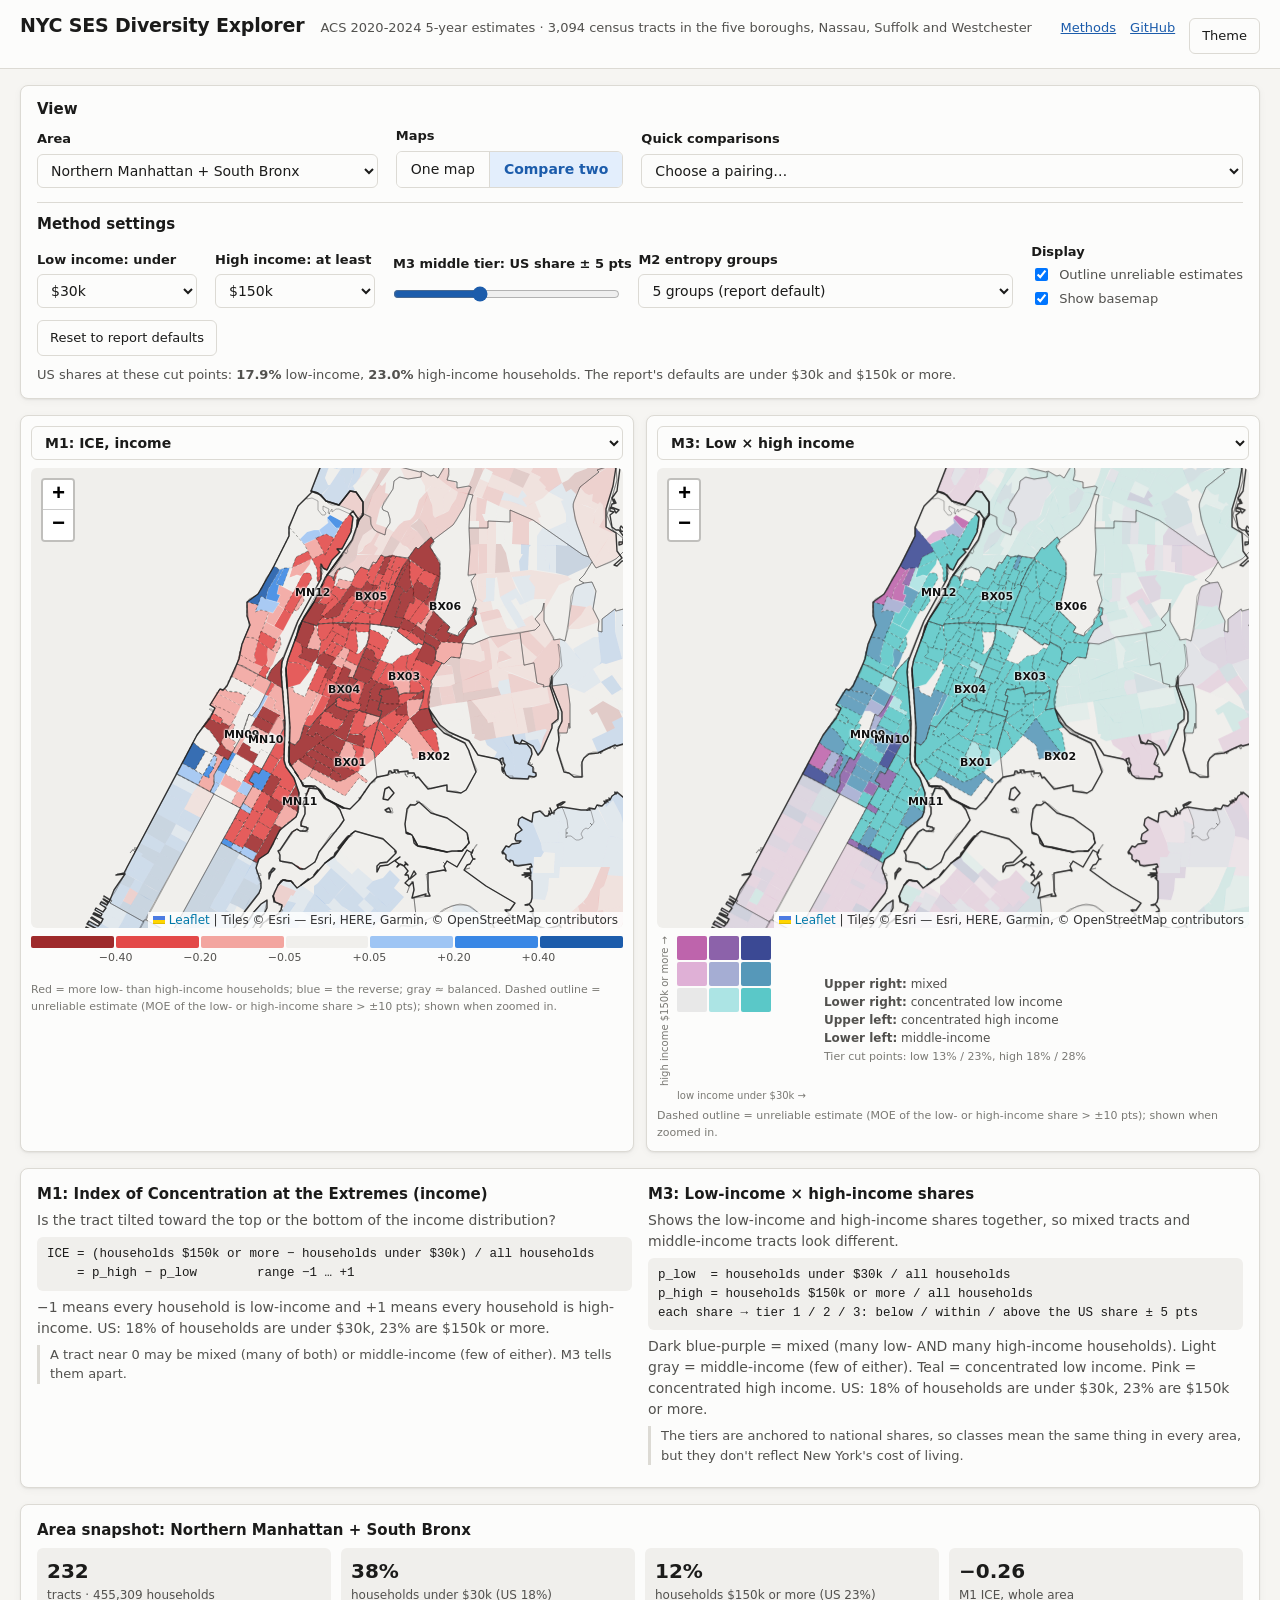
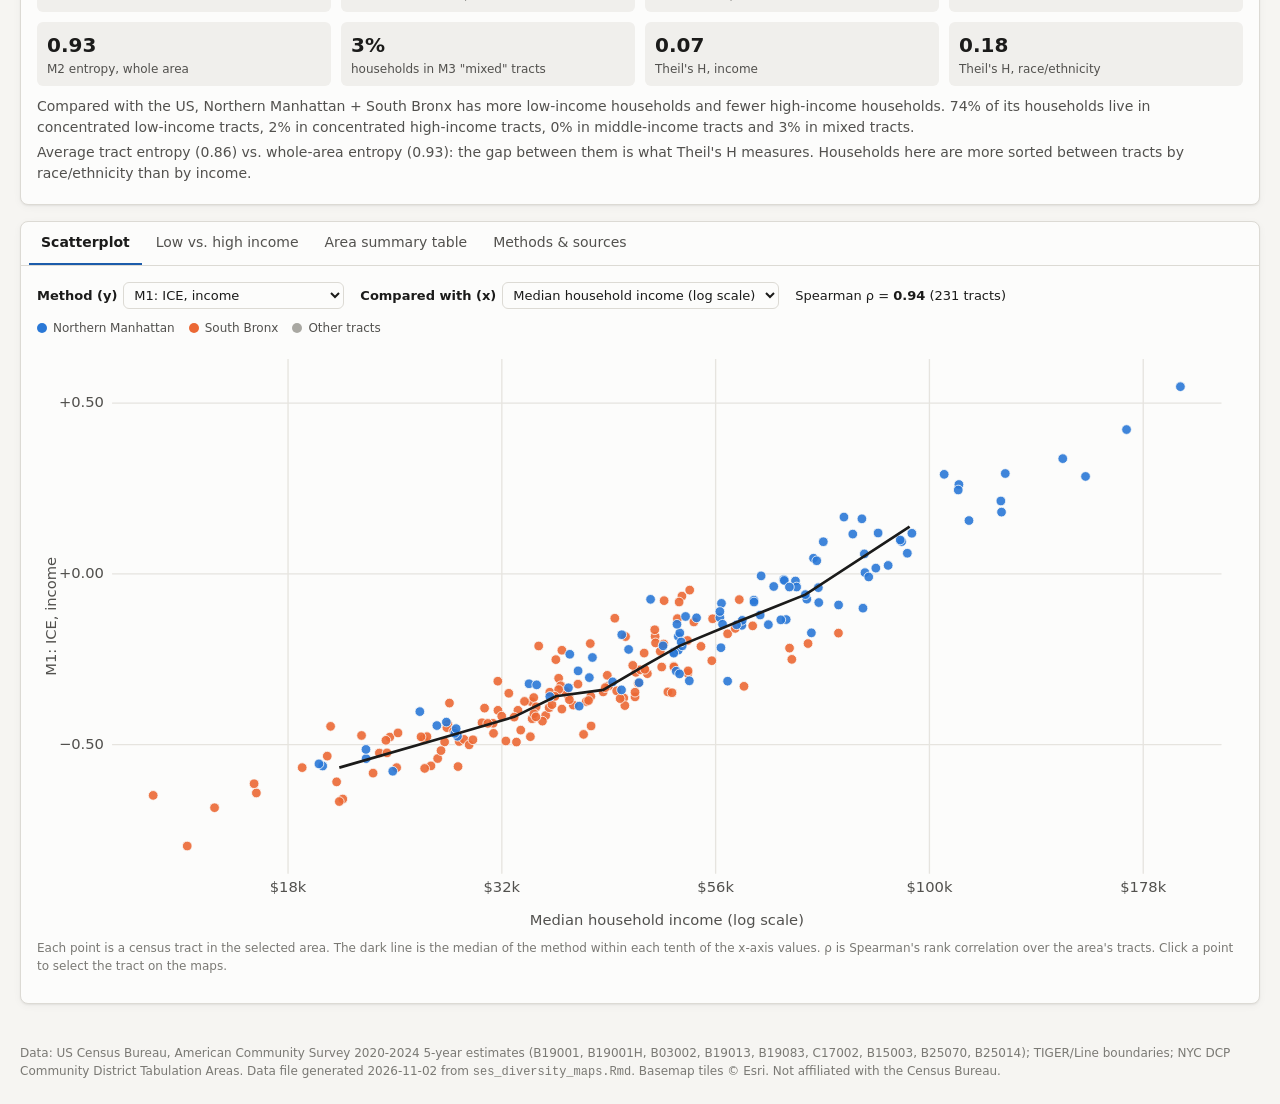
